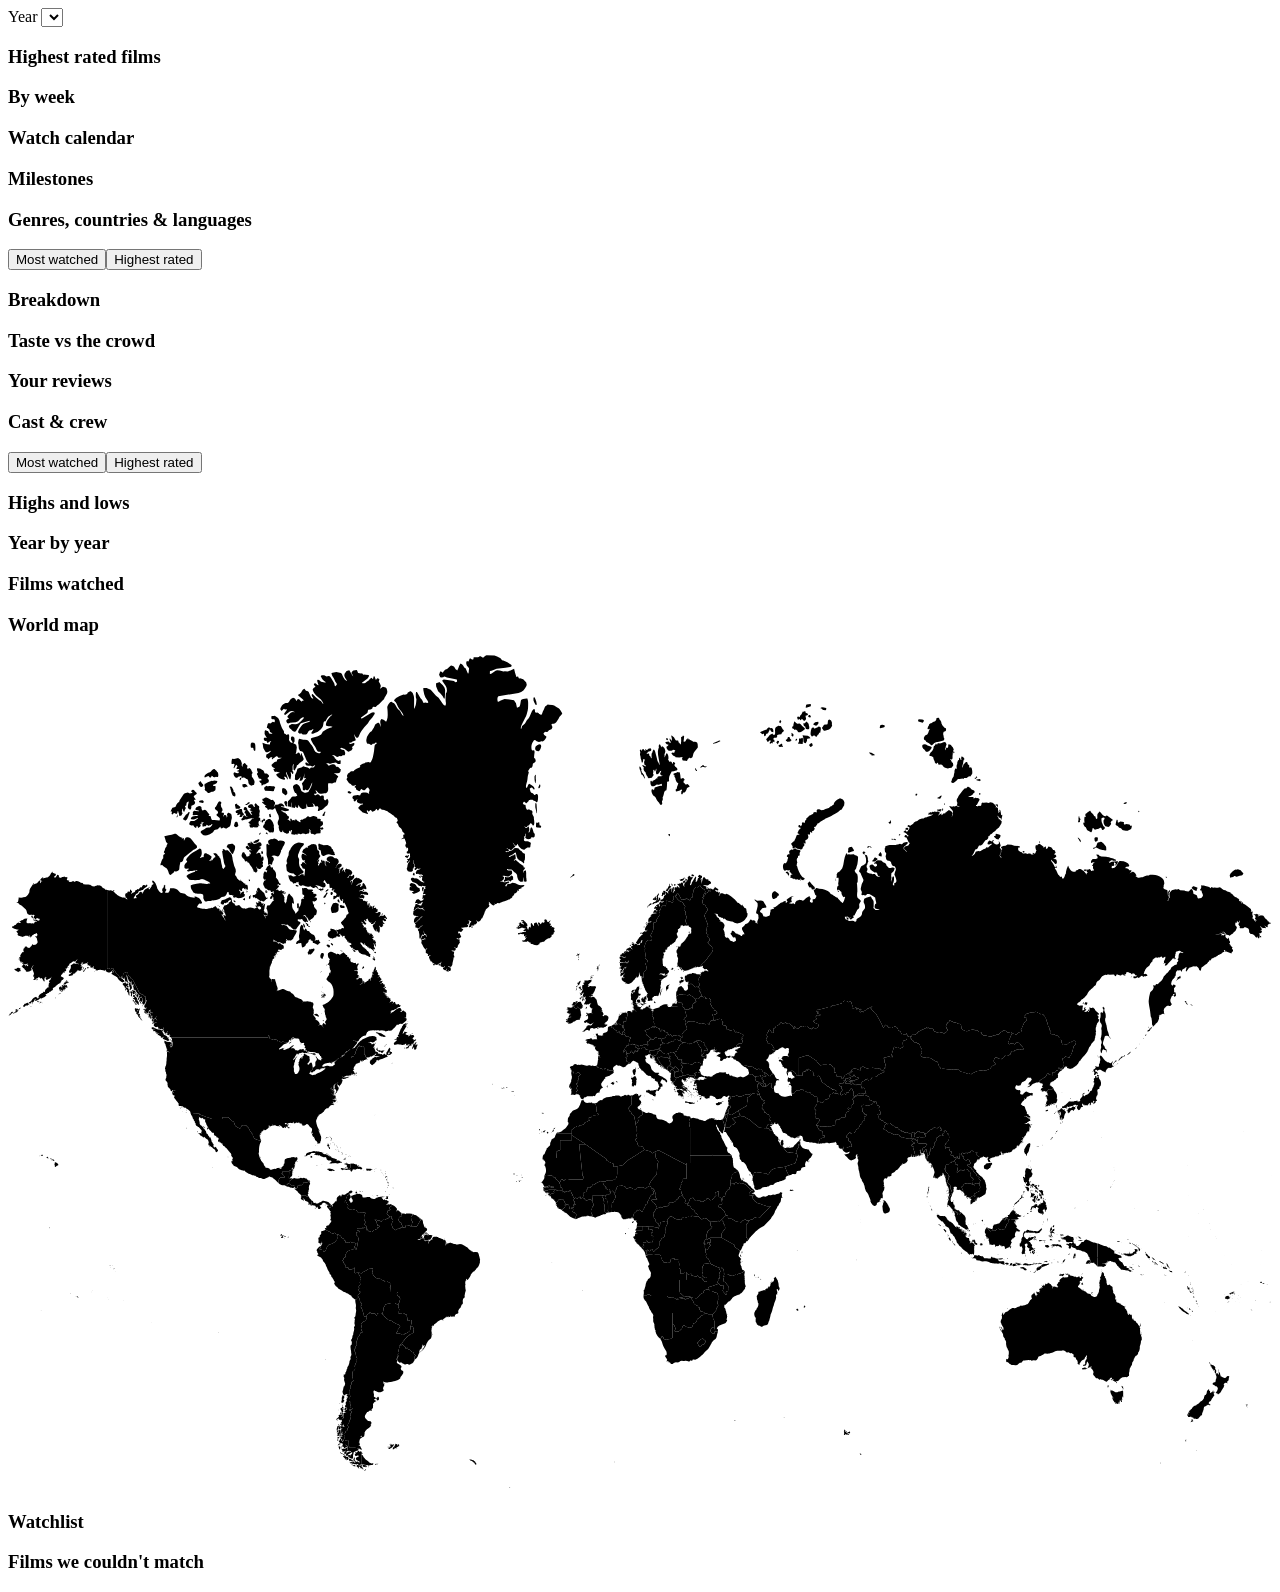
==== dev.html @ bac29264 "Wire up file loading, metadata enrichment and year switching" ====
<!DOCTYPE html>
<html lang="en"><head><meta charset="utf-8"><title>dev</title>
<link rel="stylesheet" href="css/style.css"></head><body>
<main id="app"><section id="stats">
    <div id="s-header"></div>
    <div class="controls"><label>Year <select id="year-select"></select></label></div>
    <section id="s-highest"><h3>Highest rated films</h3><div class="body"></div></section>
    <section id="s-week"><h3>By week</h3><div class="body"></div></section>
    <section id="s-averages"><div class="body"></div></section>
    <section id="s-calendar"><h3>Watch calendar</h3><div class="body"></div></section>
    <section id="s-milestones"><h3>Milestones</h3><div class="body"></div></section>
    <section id="s-meta"><h3>Genres, countries &amp; languages</h3>
      <div class="toggle" data-for="meta"><button class="on" data-mode="mostWatched">Most watched</button><button data-mode="highestRated">Highest rated</button></div>
      <div class="body"></div></section>
    <section id="s-breakdown"><h3>Breakdown</h3><div class="body"></div></section>
    <section id="s-taste"><h3>Taste vs the crowd</h3><div class="body"></div></section>
    <section id="s-reviews"><h3>Your reviews</h3><div class="body"></div></section>
    <section id="s-castcrew"><h3>Cast &amp; crew</h3>
      <div class="toggle" data-for="castcrew"><button class="on" data-mode="mostWatched">Most watched</button><button data-mode="highestRated">Highest rated</button></div>
      <div class="body"></div></section>
    <section id="s-highslows"><h3>Highs and lows</h3><div class="body"></div></section>
    <section id="s-trends"><h3>Year by year</h3><div class="body"></div></section>
    <section id="s-grid"><h3>Films watched</h3><div class="body"></div></section>
    <section id="s-map"><h3>World map</h3><svg id="worldmap" 	xmlns="http://www.w3.org/2000/svg"
	viewBox="0 0 1010 666"
	aria-label="Map of World"
> 
	<path
		d="m 479.68275,331.6274 -0.077,0.025 -0.258,0.155 -0.147,0.054 -0.134,0.027 -0.105,-0.011 -0.058,-0.091 0.006,-0.139 -0.024,-0.124 -0.02,-0.067 0.038,-0.181 0.086,-0.097 0.119,-0.08 0.188,0.029 0.398,0.116 0.083,0.109 10e-4,0.072 -0.073,0.119 z"
		name="Andorra"
		id="ad" 
	/>
	<path
		d="m 632.89475,388.8674 0.184,0.251 0.026,1.701 0.042,0.121 -0.098,0.018 -0.11,0.129 -0.129,0.199 -0.177,0.103 -0.142,0.116 -0.134,0.144 -0.12,0.031 -0.155,-0.183 -0.107,-0.187 0.026,-0.041 0.075,-0.013 0.028,-0.097 -0.045,-0.14 -0.105,-0.053 -0.132,-0.004 -0.127,0.063 -0.135,0.124 -0.076,0.133 -0.011,0.267 0.035,0.3 -10e-4,0.146 -0.074,0.181 -0.026,0.266 0.053,0.206 0.048,0.123 0.005,0.104 -0.126,0.328 0.109,0.062 0.361,0.023 0.106,0.222 0.072,0.152 -0.02,0.09 -0.256,0.067 -0.322,0.074 -0.231,-0.021 -0.418,0.1 -0.223,0.154 0.065,0.096 0.077,0.074 0.035,0.203 -0.065,0.288 -0.118,0.279 -0.147,0.348 -0.17,0.399 -0.233,0.6 -0.197,0.471 -0.021,0.339 0.005,0.221 -0.022,0.441 -0.187,0.243 -0.042,0.007 -0.223,-0.029 -0.075,-0.01 -0.213,-0.028 -0.33,-0.043 -0.429,-0.057 -0.507,-0.066 -0.565,-0.075 -0.604,-0.08 -0.625,-0.082 -0.624,-0.082 -0.605,-0.08 -0.565,-0.074 -0.507,-0.067 -0.428,-0.057 -0.33,-0.043 -0.213,-0.028 -0.075,-0.01 -0.236,-0.031 -0.127,-0.164 -0.154,-0.198 -0.155,-0.199 -0.154,-0.199 -0.154,-0.199 -0.154,-0.199 -0.154,-0.199 -0.154,-0.199 -0.154,-0.199 -0.154,-0.2 -0.154,-0.199 -0.155,-0.2 -0.154,-0.2 -0.154,-0.2 -0.154,-0.2 -0.154,-0.2 -0.154,-0.2 -0.104,-0.134 -0.057,-0.151 -0.011,-0.396 0,-0.087 0.104,-0.16 0.05,0.114 0.116,0.155 0.197,-0.038 0.092,0.026 0.068,0.549 0.145,0.195 0.176,0.078 0.597,0.043 0.371,-0.074 0.731,-0.358 0.384,-0.129 1.062,0.022 0.851,0.149 1.325,0.088 0.257,-0.023 0.715,-0.288 0.438,-0.254 0.261,-0.073 0.172,-0.246 0.113,-0.32 0.101,-0.209 0.129,-0.1 0.122,-0.178 0.099,-0.289 0.246,-0.292 0.986,-0.711 0.576,-0.602 0.051,-0.195 0.313,-0.292 0.251,-0.32 1.175,-0.916 0.235,-0.379 0.139,-0.425 0.017,-0.03 0.101,-0.018 0.144,0.064 0.015,0.318 -0.053,0.3 -0.006,0.318 -0.021,0.172 0.109,0.141 0.186,0.061 0.081,-0.007 0.048,-0.071 z m -0.046,1.283 0.017,-0.133 -0.029,-0.069 -0.12,-0.009 -0.05,0.115 -0.017,0.165 0.083,0.014 0.116,-0.083 z m -5.096,2.438 -0.025,0.06 -0.079,-0.005 -0.198,-0.054 -0.064,-0.086 0.124,-0.103 0.055,-0.005 0.079,0.108 0.108,0.085 z m -3.181,0.564 -0.208,0.017 -0.188,-0.116 0.397,-0.155 0.107,-0.07 0.116,-0.143 0.093,0.123 -0.103,0.193 -0.073,0.083 -0.141,0.068 z m -2.008,-0.091 -0.047,0.022 -0.05,-0.165 0.003,-0.052 0.129,-0.075 0.079,0.135 -0.114,0.135 z m 3.679,0.34 10e-4,0.104 -0.285,-0.03 -0.076,0.054 -0.234,-0.03 -0.229,-0.075 0.155,-0.125 0.404,-0.147 0.168,0.134 0.096,0.115 z"
		name="United Arab Emirates"
		id="ae" 
	/>
	<path
		d="m 685.07675,350.8434 -0.144,0.023 -0.204,-0.084 -0.08,-0.128 -0.034,-0.018 -0.162,0.084 -0.309,0.106 -0.524,0.277 0.012,0.071 0.341,0.281 0.08,0.093 0.042,0.029 -0.309,0.135 -0.664,0.304 -0.437,0.248 -0.104,0.009 -0.264,-0.104 -0.39,-0.124 -0.104,0.002 -0.9,0.021 -0.827,0.046 -0.344,0.06 -0.639,0.057 -0.402,0.02 -0.257,0.096 -0.281,0.126 -0.292,0.082 -0.217,0.027 -0.261,0.118 -0.172,0.234 -0.491,0.346 -0.276,0.167 -0.139,0.189 -0.158,0.018 -0.27,-0.034 -0.209,0.204 -0.231,0.292 -0.423,0.423 -0.225,0.171 -0.134,0.276 0.099,0.143 0.344,0.214 0.154,0.202 0.084,0.16 0.157,0.41 0.1,0.403 0.148,0.174 0.043,0.295 0.038,0.181 -0.081,0.129 -0.074,0.143 0,0.136 0.089,0.14 0.078,0.124 0.043,0.099 -0.053,0.11 -0.157,0.168 -0.08,0.172 -0.174,0.287 -0.272,0.196 -0.18,0.142 -0.191,0.3 -0.316,0.333 -0.133,0.278 -0.139,0.153 -0.143,0.082 0.037,0.15 0.124,0.187 0.205,0.209 -0.009,0.325 -0.01,0.234 0.007,0.283 -0.112,0.238 -0.57,0.228 -0.546,0.1 -0.669,0.006 -0.253,-0.036 -0.202,-0.05 -0.726,-0.256 -0.295,0.151 -0.061,0.369 0.53,0.598 0.217,0.333 0.241,0.556 0.18,0.286 -0.064,0.268 -0.48,0.304 -0.477,0.285 -0.608,0.059 -0.382,0.102 -0.185,0.147 -0.136,0.623 -0.137,0.228 0.003,0.271 -0.129,0.307 -0.195,0.197 -0.137,0.322 0.043,0.609 0.064,1.03 -0.259,0.324 -0.292,0.328 -0.308,0.234 -0.293,0.108 -0.243,-0.04 -0.192,-0.202 -0.114,-0.17 -0.212,-0.142 -0.216,0.029 -0.217,0.13 -0.347,-0.043 -0.296,-0.13 -0.15,0.014 -0.086,0.131 -0.317,0.28 -0.778,0.425 -0.318,0.031 -0.136,0.106 0.054,0.174 0.139,0.142 0.243,0.1 0.012,0.116 -0.214,0.101 -0.183,0.115 -0.403,0.141 -0.465,0.055 -0.48,-0.082 -0.247,-0.187 -0.292,-0.018 -0.266,0.137 -0.275,0.226 -0.3,0.484 -0.08,0.085 -0.081,0.077 -0.196,0.104 -0.281,0.17 -0.141,0.356 -0.169,0.633 0.04,0.34 0.013,0.589 -0.066,0.413 -0.122,0.271 0.024,0.213 0.186,0.242 -0.075,0.157 -0.156,0.174 -0.151,0.097 -0.605,0.183 -0.829,0.249 -0.548,0.16 -0.815,0.238 -0.238,0.058 -0.496,0.021 -0.257,-0.036 -0.348,-0.01 -0.512,0.009 -0.357,0.065 -0.358,0.119 -0.264,0.15 -0.152,0.148 -0.054,0.071 -0.359,-0.122 -1.131,-0.218 -3.063,0.288 -0.289,-0.055 -1.045,-0.337 -1.347,-0.434 -0.833,-0.269 -1.069,-0.352 0.732,-0.87 0.638,-0.76 0.64,-0.764 0.63,-0.755 0.075,-0.265 0.01,-0.519 -0.166,-0.695 -0.267,-0.317 -0.881,-0.128 -0.661,-0.097 -0.721,-0.105 -0.092,-0.039 -0.082,-0.543 0.035,-0.242 -0.047,-0.469 0.007,-0.362 0.104,-0.595 0.006,-0.269 -0.333,-1.161 -0.186,-0.645 -0.19,-0.667 -0.041,-0.213 -0.004,-0.263 0.442,-0.62 0.137,-0.135 0.259,-0.309 0.162,-0.165 -0.028,-0.113 -0.282,-0.065 -0.426,-0.006 -0.227,-0.094 -0.177,-0.169 -0.07,-0.246 0.116,-0.437 -0.116,-0.851 0.237,-0.422 0.204,-0.295 0.692,-0.042 -0.24,-0.334 -0.116,-0.194 -0.074,-0.056 -0.028,-0.089 0.037,-0.09 0.177,-0.034 0.12,-0.112 0.195,-0.157 0.102,-0.068 0.018,-0.191 0.093,-0.134 0.14,-0.169 0.111,-0.192 -0.028,-0.225 0.102,-0.27 0.047,-0.17 0.074,-0.147 -0.065,-0.214 -0.056,-0.181 -0.018,-0.215 0.111,-0.057 0.14,-0.079 0.027,-0.17 0.074,-0.215 0.056,-0.171 0.093,-0.135 0.01,-0.137 -0.056,-0.227 0.231,-0.034 0.093,0.125 0.124,0.162 0.339,0.302 0.22,0.088 0.277,0.044 0.341,-0.041 0.272,-0.057 0.128,0.015 0.297,0.219 0.347,0.307 0.111,0.137 0.052,0.209 0.102,0.062 0.222,-0.207 0.214,-0.068 0.197,0.039 0.217,0.023 0.218,-0.076 0.097,-0.055 0.379,-0.268 0.344,-0.204 0.214,-0.125 0.077,-0.42 0.099,-0.239 0.141,-0.139 -0.052,-0.173 -0.059,-0.132 -0.06,-0.179 0.06,-0.095 0.137,-0.042 0.344,0 0.605,-0.189 0.504,-0.189 0.466,-0.154 0.212,-0.025 0.201,0.026 0.092,-0.045 0.025,-0.147 0.114,-0.155 0.259,-0.126 0.487,-0.267 0.43,-0.397 0.153,-0.302 0.104,-0.441 0.201,-0.682 0.222,-0.749 0.082,-0.331 0.094,-0.255 0.38,-0.215 0.388,-0.156 0.601,-0.031 0.705,-0.016 0.149,-0.411 0.093,-0.35 0.117,-0.181 0.171,-0.147 0.06,-0.029 0.38,0.215 0.583,0.329 0.679,0.164 0.341,0.082 0.142,-0.013 0.857,-0.08 0.677,0.128 0.355,0.35 0.349,0.089 0.342,-0.169 0.212,-0.031 0.082,0.109 0.17,0.046 0.26,-0.017 0.15,0.097 0.016,0.097 0.02,0.112 0.192,0.266 0.347,0.323 0.308,0.078 0.405,-0.251 0.137,0.029 0.067,-0.081 0.041,-0.183 0.245,-0.172 0.448,-0.161 0.254,-0.144 0.091,-0.119 0.151,-0.034 0.165,0.036 0.118,-0.045 0.041,-0.113 0.047,-0.049 0.084,-0.04 0.075,-0.02 0.136,0.031 0.251,0.206 0.366,0.38 0.238,0.174 0.109,-0.029 0.14,-0.117 0.171,-0.202 0.042,-0.292 -0.085,-0.381 0.058,-0.308 0.203,-0.234 0.375,-0.144 0.547,-0.055 0.336,0.033 0.124,0.121 0.168,0.066 0.211,0.013 0.194,-0.137 0.175,-0.289 0.01,-0.357 -0.155,-0.427 0.042,-0.136 0.067,-0.059 0.21,-0.155 0.293,-0.321 0.283,-0.414 0.273,-0.508 0.337,-0.314 0.401,-0.121 0.486,0.138 0.573,0.396 0.215,0.486 -0.14,0.577 -0.012,0.316 0.116,0.059 0.196,-0.016 0.275,-0.09 0.18,-0.005 0.085,0.082 -0.005,0.162 -0.096,0.243 -0.115,0.681 -0.071,0.588 -0.071,0.577 -0.061,0.506 0.109,0.394 0.166,0.594 0.187,0.392 0.191,0.125 0.192,0.045 0.191,-0.035 0.393,-0.252 0.593,-0.468 0.576,-0.288 0.838,-0.162 0.281,-0.503 0.388,-0.333 0.886,-0.495 0.481,-0.19 0.277,-0.032 0.346,0.089 0.079,0.032 0.068,0.024 0.179,0.041 0.037,0.151 -0.047,0.163 -0.191,0.134 -0.061,0.104 0.073,0.078 0.27,0.027 0.559,-0.181 0.362,-0.116 0.251,-0.046 0.101,-0.151 0.158,-0.152 0.251,-0.011 0.269,0.081 0.223,0.047 0.379,-0.043 0.2,0.132 0.28,0.249 0.126,0.155 z"
		name="Afghanistan"
		id="af" 
	/>
	<path
		d="m 301.68975,414.7024 -0.09,0.116 -0.313,-0.047 -0.063,-0.145 -0.014,-0.102 0.196,-0.207 0.221,0.088 0.085,0.098 0.063,0.02 -10e-4,0.083 -0.024,0.061 -0.06,0.035 z m -0.087,-1.572 -0.042,0.077 -0.229,-0.139 -0.07,-0.261 0.007,-0.055 0.039,-0.029 0.091,0.05 0.121,0.019 0.077,0.085 0.006,0.253 z"
		name="Antigua and Barbuda"
		id="ag" 
	/>
	<path
		d="m 298.08375,411.2344 -0.446,0.148 0.018,-0.085 0.358,-0.203 0.13,0.014 z"
		name="Anguilla"
		id="ai" 
	/>
	<path
		d="m 531.20475,331.4604 0.111,0.086 0.231,0.374 0.153,0.33 0.303,0.114 0.168,0.128 0.217,0.195 0.104,0.195 0.148,0.597 0.017,0.36 -0.043,0.164 -0.036,0.043 -0.135,0.584 0.032,0.297 -10e-4,0.196 -0.114,0.077 -0.076,0.123 0.123,0.484 -0.015,0.207 0.006,0.236 0.221,0.538 0.131,0.166 0.116,0.079 0.15,0.494 0.088,0.085 0.363,-0.047 0.178,0.055 0.071,0.117 0.016,0.08 -0.024,0.276 0.09,0.212 0.121,0.218 0,0.133 -0.082,0.218 -0.145,0.253 -0.192,0.098 -0.212,0.082 -0.102,0.197 -0.051,0.209 -0.095,0.155 -0.058,0.17 -0.091,0.346 -0.021,0.125 -0.143,0.127 -0.222,0.052 -0.2,0.011 -0.134,0.059 -0.069,0.118 -0.127,0.095 -0.076,0.042 0,0.105 0.092,0.219 0.105,0.178 0.003,0.142 -0.052,0.04 -0.163,-0.018 -0.034,0.052 -0.018,0.16 -0.043,0.135 -0.067,0.083 -0.116,0.09 -0.213,-0.029 -0.2,-0.136 -0.104,-0.042 -0.06,0.004 -0.016,-0.333 -0.087,-0.259 -0.316,-0.625 -1.031,-0.608 -0.243,-0.274 -0.106,-0.231 -0.107,-0.218 0.102,-0.006 0.101,0.055 0.129,0.067 0.053,-0.109 -0.056,-0.239 -0.266,-0.558 -0.02,-0.154 0.13,-0.468 0.217,-0.527 -0.014,-0.64 0.067,-0.485 -0.075,-0.315 -0.036,-0.386 0.159,-0.515 0.137,-0.127 0.084,-0.164 0.005,-0.55 -0.307,-0.258 -0.353,-0.048 0.008,-0.187 0.044,-0.297 -0.025,-0.099 0.026,-0.17 -0.086,-0.226 -0.14,-0.164 0.135,-0.289 0.198,-0.351 0.184,-0.278 0.223,-0.29 0.149,-0.278 0.159,-0.241 0.138,-0.073 0.068,0.051 0.037,0.105 -0.009,0.31 0.047,0.107 0.095,0.079 0.201,-0.039 0.222,-0.077 0.3,-0.164 z"
		name="Albania"
		id="al" 
	/>
	<path
		d="m 605.37075,344.8974 -0.485,-0.021 -0.414,0.156 -0.156,-0.031 -0.104,-0.277 -0.089,-0.225 -0.264,-0.579 0.071,-0.237 -0.147,-0.137 -0.354,-0.247 -0.091,-0.102 0.05,-0.141 0.035,-0.257 -0.034,-0.208 -0.096,-0.063 -0.177,-0.004 -0.215,0.052 -0.432,0.201 -0.3,-0.128 -0.173,-0.129 -0.101,-0.108 -0.225,0.09 -0.055,-0.043 -0.012,-0.268 -0.068,-0.145 -0.135,-0.169 -0.126,-0.081 -0.461,0.167 -0.277,0.057 -0.097,-0.156 -0.487,-0.514 -0.451,-0.395 -0.31,-0.163 -0.312,0.017 -0.484,0.079 -0.178,-0.033 -0.422,-0.172 -0.352,-0.205 0.048,-0.085 0.074,-0.062 -0.089,-0.267 -0.196,-0.43 0.021,-0.135 -0.062,-0.186 -0.068,-0.141 0.276,-0.337 0.126,-0.271 0.028,-0.265 -0.074,-0.275 -0.182,-0.499 -0.112,-0.145 -0.208,-0.136 -0.175,-0.222 -0.044,-0.157 0.147,-0.031 0.429,-0.004 0.416,-0.054 0.326,-0.104 0.472,-0.087 0.194,-0.078 0.227,-0.037 0.689,0.083 0.258,-0.064 0.776,-0.012 0.02,-0.033 -0.105,-0.106 10e-4,-0.04 0.462,-0.067 0.072,-0.05 0.06,0.168 0.174,0.187 0.189,0.075 0.102,0.103 0.005,0.078 -0.335,0.095 -0.023,0.047 0.022,0.046 0.1,0.023 0.47,0.234 0.268,0.005 0.141,0.071 0.07,0.14 0.224,0.19 0.179,0.184 0.011,0.063 -0.034,0.093 -0.5,0.359 -0.063,0.124 -0.008,0.131 0.219,0.389 0.323,0.424 0.466,0.322 0.643,0.349 0.008,0.216 -0.102,0.256 -0.087,0.174 -0.04,0.118 -0.078,0.049 -0.64,-0.011 -0.096,0.042 -0.042,0.05 -0.003,0.042 0.23,0.078 0.359,0.273 0.207,0.265 0.215,0.116 0.241,0.211 0.193,0.196 0.301,0.254 0.335,-0.083 0.448,0.226 0.019,0.153 -0.028,0.137 -0.282,0.149 -0.035,0.062 0,0.052 0.037,0.073 0.165,0.122 0.195,0.181 0.219,0.27 -0.098,0.081 -0.205,0.012 -0.159,-0.033 -0.056,0.055 0.003,0.088 0.208,0.205 0.041,0.149 -0.009,0.259 0.014,0.329 z m -4.117,-7.736 0.014,-0.099 -0.021,-0.089 -0.075,-0.028 -0.092,0.023 -0.007,0.099 0.028,0.094 0.093,0.042 0.06,-0.042 z m 1.484,1.519 -0.107,0.061 -0.1,-0.027 0,-0.152 0.072,-0.061 0.083,0.003 0.079,0.055 -0.027,0.121 z"
		name="Armenia"
		id="am" 
	/>
	<path
		d="m 511.58375,475.8564 -0.043,0.045 -0.308,0.124 -0.331,0.116 -0.435,0.472 -0.22,0.204 -0.064,0.051 -0.199,0.113 -0.144,0.097 0.005,0.053 0.096,0.062 0.098,0.102 -0.01,0.771 -0.042,0.76 -0.054,0.064 -0.276,0.025 -0.367,0.053 -0.117,0.034 -0.041,-0.075 -0.123,-0.278 0.069,-0.264 0.074,-0.197 -0.083,-0.401 -0.187,-0.357 -0.198,-0.453 -0.061,-0.087 0.167,-0.146 0.251,-0.32 0.105,-0.166 0.291,-0.037 0.108,-0.116 0.077,-0.186 0.03,-0.108 0.328,-0.088 0.394,-0.157 0.218,-0.172 0.221,-0.11 0.14,-0.004 0.092,0.045 0.253,0.298 0.215,0.188 0.071,0.045 z m 30.573,17.559 0.062,0.372 0.061,0.517 0.043,0.372 0.044,0.167 0.015,0.089 -0.049,0.096 -0.04,0.223 -0.079,0.198 -0.044,0.138 0.037,0.254 -0.03,0.364 -0.031,0.385 -0.01,0.371 0.105,0.664 -0.015,0.204 -0.131,0.348 -0.099,0.264 -0.064,0.306 -0.012,0.16 0.24,0.452 -0.014,0.09 -0.184,0.028 -0.152,0.008 -0.582,0 -0.834,0 -0.834,0 -0.834,0 -0.767,0 -0.734,0 -0.647,0 0,0.446 0,0.92 0,0.921 0,0.922 0,0.924 0,0.925 0,0.926 0,0.927 0,0.929 0,0.671 0.169,0.892 0.31,0.972 0.121,0.09 0.312,0.179 0.433,0.366 0.243,0.277 0.494,0.481 0.657,0.614 0.633,0.551 0.559,0.486 -0.877,0.171 -1.247,0.242 -0.841,0.164 -1.021,0.199 -0.68,0.125 -0.847,0.155 -0.135,-0.003 -0.227,-0.107 -0.49,-0.021 -0.576,0.148 -0.457,0.04 -0.338,-0.068 -0.33,-0.129 -0.322,-0.191 -0.557,-0.07 -0.793,0.052 -0.764,-0.037 -0.736,-0.126 -0.526,-0.05 -0.317,0.027 -0.34,-0.041 -0.363,-0.109 -0.303,-0.185 -0.364,-0.39 -0.285,-0.372 -0.074,-0.053 -0.09,-0.057 -0.089,-0.017 -0.808,-0.01 -0.767,-0.009 -0.439,-10e-4 -1.074,-0.001 -1.074,-10e-4 -1.074,-0.002 -1.074,-0.001 -1.074,-0.002 -1.074,-10e-4 -1.074,-0.002 -1.074,-10e-4 -0.57,-10e-4 -0.53,0.03 -0.585,0.032 -0.084,-0.014 -0.139,-0.045 -0.095,-0.082 -0.315,-0.211 -0.274,-0.16 -0.373,-0.27 -0.241,-0.295 -0.203,-0.094 -0.359,-0.053 -0.27,-0.052 -0.22,-0.012 -0.387,0.139 -0.292,0.138 -0.208,0.133 -0.361,0.152 -0.304,0.152 -0.53,-0.02 -0.115,0.022 -0.295,-0.01 -0.278,-0.133 -0.282,0.012 -0.313,0.169 -0.448,0.066 0.104,-1.103 0.109,-0.487 0.003,-0.582 -0.064,-1.504 -0.077,-0.207 -0.052,-0.242 0.277,-0.184 0.141,-0.141 0.191,-0.249 0.136,-0.349 0.16,-0.768 0.582,-1.763 0.276,-1.723 0.35,-0.814 0.131,-0.912 0.974,-1.175 0.24,-0.721 0.504,-0.353 0.713,-0.376 0.508,-0.669 0.246,-0.463 0.28,-0.887 -0.003,-0.925 0.178,-1.233 -0.039,-0.354 -0.266,-0.49 -0.049,-0.35 -0.247,-0.344 -0.264,-0.26 -0.124,-0.464 -0.458,-0.731 -0.125,-0.487 -0.219,-0.35 -0.035,-0.431 -0.115,-0.456 -0.224,-0.45 -0.209,-0.515 0,-0.161 0.136,-0.194 0.129,-0.063 -0.043,0.098 -0.086,0.115 0.021,0.089 0.856,-0.902 0.054,-0.176 -0.029,-0.197 -0.004,-0.241 0.034,-0.28 -0.808,-1.661 -0.641,-1.542 -0.109,-0.779 -0.848,-1.023 -0.334,-0.665 -0.19,-0.466 -0.143,-0.176 0.054,-0.089 0.218,-0.023 0.486,-0.108 0.666,-0.118 0.615,-0.27 0.164,-0.12 0.326,-0.024 0.332,0.072 0.123,-0.052 0.07,-0.004 0.779,0 0.324,-0.018 0.601,0.005 0.379,0.022 0.216,0.03 0.583,0.047 0.728,-0.011 0.257,-0.024 0.954,-0.016 0.942,-0.016 0.847,-0.014 0.936,0.003 0.716,0.002 0.326,0.097 0.296,0.184 0.135,0.167 0.064,0.074 0.088,0.176 0.162,0.14 0.058,0.216 -0.047,0.293 0.023,0.353 0.094,0.412 0.197,0.432 0.298,0.454 0.13,0.36 -0.039,0.267 0.092,0.282 0.222,0.297 0.162,0.157 0.094,0.119 0.252,0.456 0.467,0.728 0.35,0.546 0.123,0.065 0.179,-0.023 0.38,-0.054 0.376,-0.011 0.269,0.112 0.108,-0.019 0.405,-0.217 0.402,-0.066 0.42,-0.09 0.219,-0.092 0.255,0 0.687,0.175 0.13,0.009 0.556,0 0.556,-0.098 0.082,-0.732 0.005,-0.145 0.134,-0.275 0.17,-0.24 0.021,-0.229 -0.01,-0.313 0.123,-0.379 0.373,-0.302 0.603,-0.143 0.343,-0.028 0.541,-0.084 0.82,-0.085 0.303,0.011 0.024,0.043 -0.174,0.524 -0.003,0.171 0.063,0.173 0.139,0.094 0.851,0.01 0.784,0.01 0.899,0.033 0.674,0.024 0.086,0.026 0.068,0.039 0.1,0.26 -0.022,0.508 -0.15,0.742 0.058,0.694 0.267,0.646 0.027,0.993 -0.094,0.593 -0.119,0.748 -0.046,0.849 0.122,0.355 0.258,0.371 0.394,0.389 0.305,0.503 0.216,0.619 0.078,0.39 -0.058,0.161 0.004,0.278 0.067,0.396 -0.075,0.263 -0.216,0.129 -0.072,0.178 0.109,0.342 0.027,0.311 0.085,0.119 0.062,0.086 0.102,0.013 0.219,-0.111 0.262,-0.207 0.21,-0.087 0.296,0.011 0.416,0.059 0.734,0.021 0.226,-0.037 0.683,-0.279 0.179,-0.021 0.27,0.026 0.383,0.083 0.386,0.017 0.188,-0.086 0.017,-0.113 0.06,-0.147 0.104,-0.055 z"
		name="Angola"
		id="ao" 
	/>
	<path
		d="m 299.06575,526.5414 0.071,0.083 -0.001,0.087 0.237,0.178 0.474,0.271 0.444,0.523 0.414,0.777 0.389,0.576 0.363,0.372 0.334,0.264 0.305,0.154 0.163,0.125 0.021,0.096 0.285,0.199 0.549,0.303 0.347,0.303 0.146,0.302 0.542,0.313 0.939,0.322 0.683,0.154 0.426,-0.014 0.611,0.257 0.796,0.53 0.486,0.368 0.175,0.205 0.521,0.333 1.3,0.689 0.573,0.173 0.272,0.158 0.161,0.2 0.159,0.062 0.157,-0.078 0.326,0.072 0.496,0.222 0.388,0.269 0.499,0.593 0.159,0.237 0.067,0.212 -0.024,0.187 -0.152,0.2 -0.28,0.212 -0.083,0.093 -0.006,0.089 -0.071,0.179 -0.232,0.382 -0.059,0.178 -0.013,0.132 -0.147,0.144 -0.391,0.266 -0.081,0.129 -0.02,0.139 -0.049,0.083 -0.053,0.035 -0.075,0.139 -0.061,0.231 -0.006,0.296 0.048,0.362 -0.01,0.117 -0.086,0.062 -0.049,0.084 -0.017,0.169 -0.074,0.124 -0.129,0.079 -0.048,0.09 0.034,0.103 -0.095,0.101 -0.224,0.1 -0.137,0.146 -0.051,0.191 -0.125,0.171 -0.199,0.151 -0.065,0.201 0.104,0.372 1.226,-0.129 0.999,0.136 1.182,0.358 0.784,0.125 0.387,-0.108 0.287,0.015 0.187,0.139 0.251,0.028 0.315,-0.082 0.261,0.063 0.206,0.208 0.187,-0.052 0.168,-0.31 0.193,-0.227 0.218,-0.142 0.271,-0.043 0.325,0.057 0.259,0.114 0.194,0.171 0.211,-0.005 0.229,-0.181 0.11,-0.217 -0.01,-0.253 0.091,-0.181 0.191,-0.109 0.129,-0.147 0.067,-0.186 0.227,-0.113 0.387,-0.041 0.203,-0.091 0.018,-0.141 0.114,-0.13 0.211,-0.119 0.145,-0.148 0.078,-0.177 0.127,-0.112 0.178,-0.045 0.198,-0.373 0.217,-0.698 0.129,-0.942 0.045,-1.333 0.219,10e-4 0.102,0.099 0.162,0.051 0.17,-0.112 0.145,-0.052 0.229,-0.004 0.124,-0.126 0.145,-0.02 0.099,0.068 0.096,0.083 0.204,0.019 0.162,0.216 0.178,0.066 0.076,0.248 0.115,0.653 0.214,0.386 0.212,0.44 0.008,0.196 -0.119,0.198 -0.02,0.285 -0.074,0.697 -0.025,0.257 0.074,0.175 0.027,0.245 -0.115,0.299 -0.224,0.448 -0.217,0.121 -0.056,0.005 -0.294,0.259 -0.207,0.097 -0.12,-0.065 -0.137,0.112 -0.154,0.291 -0.188,0.13 -0.34,0.072 -0.102,0.034 -0.198,-0.01 -0.17,0.072 -0.142,0.155 -0.151,0.058 -0.161,-0.039 -0.146,0.057 -0.131,0.153 -0.076,0.166 -0.021,0.179 -0.128,0.122 -0.236,0.065 -0.082,0.09 0.015,0.125 -0.106,0.097 -0.399,0.102 -0.289,0.18 -0.178,0.259 -0.188,0.163 -0.296,0.1 -0.402,0.264 -0.058,0.163 0.153,0.15 0.055,0.134 -0.043,0.117 -0.125,0.016 -0.208,-0.085 -0.148,-0.018 -0.088,0.05 -0.042,0.094 0.005,0.138 -0.074,0.094 -0.154,0.05 -0.097,0.114 -0.041,0.179 -0.193,0.226 -0.344,0.272 -0.271,0.367 -0.199,0.462 -0.232,0.304 -0.266,0.146 -0.183,0.208 -0.1,0.27 -0.284,0.418 -0.466,0.568 -0.423,0.39 -0.38,0.212 -0.213,0.24 -0.047,0.267 -0.246,0.305 -0.445,0.342 -0.126,0.154 -0.104,0.126 -0.015,0.22 -0.173,0.289 -0.333,0.359 -0.116,0.311 0.151,0.393 0.022,0.477 -0.066,0.191 -0.146,0.065 -0.033,0.123 0.079,0.182 0.004,0.239 -0.07,0.297 -0.154,0.34 -0.239,0.383 -0.058,0.256 0.124,0.129 0.061,0.137 -0.002,0.146 -0.051,0.211 -0.099,0.277 -0.15,0.206 -0.201,0.134 -0.061,0.17 0.081,0.205 0.011,0.214 -0.058,0.223 0.034,0.217 0.126,0.211 -0.009,0.241 -0.219,0.495 -0.053,0.306 0.137,1.313 -0.083,0.184 -0.139,0.212 -0.165,0.016 -0.188,-0.037 -0.136,0.132 -0.085,0.583 -0.259,1.264 0.046,0.301 0.208,0.489 0.076,0.312 0.058,0.235 0.046,0.446 -0.121,0.201 -0.112,0.035 -0.141,0.113 0.167,0.545 0.133,0.251 0.38,0.516 1.459,0.718 0.605,0.424 0.685,0.579 0.374,0.596 0.033,0.492 -0.547,0.737 -0.061,0.62 0.112,0.437 0.198,0.406 0.53,0.528 0.39,0.194 0.527,-0.021 0.09,0.148 0.054,0.13 0.083,1.075 -0.01,0.405 -0.155,0.372 -1.012,1.714 -0.864,1.052 -0.313,0.583 -0.111,0.625 -0.277,0.298 -1.498,0.948 -2.324,0.849 -1.878,0.442 -0.427,0.149 -3.019,0.487 -0.584,0.068 -0.76,-0.043 -0.617,0.065 -0.688,-0.133 -0.614,-0.153 -0.344,-0.38 -0.408,-0.047 -0.111,0.19 0.199,0.485 -0.097,0.585 0.121,0.334 0.241,0.067 0.232,0.173 0.205,0.232 -0.353,0.024 0.137,0.185 0.151,0.108 -0.017,0.387 -0.137,0.934 -0.344,0.2 -0.092,0.054 -0.104,0.202 -0.219,0.898 -0.07,0.584 0.094,0.377 0.413,0.794 -0.156,0.517 -0.261,0.281 -1.131,0.579 -0.452,0.232 -0.712,0.159 -1.147,0.027 -0.424,-0.036 -0.983,-0.528 -0.73,-0.316 -0.668,-0.251 -0.65,-0.15 0.093,-0.076 0.043,-0.136 -0.183,-0.076 -0.133,-0.017 -0.428,0.273 -0.18,0.279 -0.052,0.245 -0.009,0.588 0.076,0.495 0.308,1.223 0.032,0.667 -0.146,0.844 0.204,0.498 0.248,0.225 0.557,0.223 0.216,0.152 0.238,-0.024 0.073,0.059 -0.035,0.109 -0.14,0.215 0.009,0.227 0.422,0.067 0.438,-0.046 0.459,-0.101 0.108,-0.158 0.003,-0.33 -0.538,-0.058 0.068,-0.123 0.408,-0.134 0.534,-0.219 0.273,-0.041 0.186,0.147 0.125,0.135 0.154,0.355 0.096,0.469 0.004,0.565 -0.064,0.533 -0.076,0.189 -0.135,0.227 -0.96,0.29 -0.269,-0.076 -0.25,-0.403 -0.079,-0.417 -0.214,-0.281 -0.459,-0.223 -0.457,0.068 -0.453,0.387 -0.445,0.125 -0.158,0.353 1.116,0.572 0.527,0.16 0.172,-0.006 0.171,0.075 -0.159,0.213 -0.159,0.132 -0.794,0.292 -0.35,0.204 -0.409,0.402 -0.573,0.879 -0.176,0.192 -0.088,0.224 -0.059,0.609 0.186,1.015 -0.196,0.426 0.121,0.474 -0.068,0.317 -0.2,0.457 -0.804,0.723 -0.143,0.53 0.279,0.313 -0.019,0.274 -0.093,0.249 -0.334,-0.003 -1.214,-0.167 -0.442,0.272 -0.41,0.333 -0.112,0.159 -0.145,0.1 -0.835,0.178 -0.165,0.118 -0.888,1.275 -0.38,0.794 -0.459,0.782 -0.12,0.332 -0.026,0.461 0.064,0.416 0.064,0.307 0.16,0.395 0.336,0.451 1.711,1.847 0.355,0.162 1.83,0.199 0.406,0.259 0.237,0.412 0.087,0.364 -0.105,0.924 -0.109,0.29 -0.202,0.264 -0.433,0.34 -0.518,0.181 0.148,0.129 0.21,-0.019 0.458,-0.11 0.198,0.11 0.15,0.367 -0.287,0.148 -0.087,0.179 -0.207,0.271 -1.056,1.084 -0.569,0.325 -0.523,0.437 -0.702,0.443 -0.275,0.255 -0.372,0.536 -0.569,0.585 -0.614,1.261 -0.024,0.245 0.089,0.164 -0.341,2.231 -0.119,0.264 -0.247,0.282 -0.65,0.466 -0.313,0.058 -0.414,-0.27 -0.233,-0.282 -0.229,-0.482 -0.276,-0.496 -0.014,0.177 0.096,0.302 -0.065,0.316 -0.706,0.144 -0.187,0.148 0.637,-0.066 0.434,0.096 0.184,0.115 0.165,0.241 0.146,0.29 -0.122,0.161 -0.348,0.133 -0.45,0.245 -0.532,0.443 -0.295,0.514 -0.127,0.37 -0.144,0.748 -0.038,0.496 -0.225,0.382 -0.347,0.345 0.02,0.079 0.235,-0.177 0.188,-0.056 0.162,0.46 0.218,0.923 0.101,0.642 -0.016,0.19 -0.065,0.262 -0.448,0.063 -0.4,-0.008 -0.294,0.112 0.158,0.116 0.27,-0.041 0.373,0.276 0.414,-0.118 0.189,0.185 0.136,0.169 0.634,1.354 0.554,0.841 0.28,0.5 -0.139,0.228 -0.05,-0.303 -0.361,-0.079 -0.352,-0.081 -0.587,-0.217 -0.791,-0.328 -0.792,0 -0.629,-0.277 -0.695,-0.306 -1.467,-0.027 -1.292,-0.019 -1.324,-0.019 -0.847,-0.013 -0.567,-0.008 -0.147,-0.115 0.05,-0.38 -0.21,-0.28 -0.305,-0.338 -0.371,-0.238 -0.184,-0.319 -0.206,-0.358 0.116,-0.317 0.178,-0.769 0.003,-0.338 -0.161,-0.236 -0.049,-0.335 0.049,-0.157 0.145,-0.119 0.087,-0.547 -0.068,-0.535 -0.111,-0.477 -0.147,-0.21 -0.189,-0.1 -0.14,-0.019 -0.31,0.178 -0.514,-0.045 -0.175,0.068 -0.251,0.191 -0.356,0.282 -0.198,-0.098 -0.061,-0.302 -0.132,-0.261 -0.084,-0.23 -0.063,-0.379 -0.105,-0.485 -0.21,-0.573 -0.322,-0.462 -0.018,-0.415 -0.06,-0.52 0.164,-0.505 -0.096,-0.418 -0.201,-0.497 0.062,-0.514 0.198,-0.284 0.062,-0.36 0.916,-0.057 -0.038,-0.483 0.152,-0.39 0.171,-0.353 0.146,-0.16 0.326,-0.14 0.384,-0.203 0.217,-0.232 0.104,-0.208 0.063,-0.268 0.017,-0.285 -0.063,-0.605 0.072,-0.186 0.238,-0.245 0.402,-0.217 0.173,-0.575 -0.099,-0.499 -0.223,-0.395 -0.284,-0.178 -0.025,-0.405 0.128,-0.384 0.167,-0.411 0.199,-0.471 -0.012,-0.329 0.177,-0.192 0.504,-0.428 0.173,-0.418 0.177,-0.113 0.207,-0.05 0.012,-0.236 -0.151,-0.234 -0.024,-0.293 0.018,-0.324 0.046,-0.433 0.235,-0.162 0.348,-0.35 0.093,-0.222 0.012,-0.297 -0.101,-0.612 -0.086,-0.438 -0.044,-0.161 -0.158,-0.296 -0.117,-0.187 0.187,-0.234 0.35,-0.245 0.148,-0.355 -0.136,-0.301 -0.198,-0.159 -0.062,-0.46 0.074,-0.583 0.148,-0.176 0.52,-0.088 0.049,-0.299 0.396,-0.422 -0.012,-0.403 -0.252,-0.247 -0.247,-0.398 -0.182,-0.351 -0.606,-0.192 -0.644,-0.104 -0.087,-0.331 0.025,-0.191 0.299,0.077 0.489,-0.067 0.368,-0.015 0.256,-0.034 0.295,-0.048 0.272,0.139 0.272,-0.087 0.111,-0.521 0.173,-0.277 0.025,-0.26 -0.173,-0.207 -0.317,-0.064 -1.387,-0.164 -0.042,-0.207 0.012,-0.347 0.052,-0.354 0,-0.174 0.126,-0.153 0.144,-0.32 0.101,-0.213 -0.101,-0.276 -0.221,-0.407 0.161,-0.188 0.013,-0.224 -0.05,-0.219 -0.23,-0.243 -0.203,-0.335 0,-0.356 0.238,-0.095 0.158,-0.109 0.037,-0.22 -0.087,-0.271 -0.329,-0.083 -0.438,-0.166 -0.134,-0.139 -0.124,-0.29 0.092,-0.813 -0.046,-0.489 -0.039,-0.27 0.107,-0.208 0.146,-0.187 -0.069,-0.435 -0.13,-0.228 0.046,-0.175 0.123,-0.176 0.107,-0.217 0.092,-0.051 0.138,0.124 0.233,-0.073 0.281,-0.175 0.03,-0.206 -0.056,-0.294 -0.209,-0.738 -0.188,-0.455 0.039,-0.164 0.074,-0.172 -0.059,-0.624 0.019,-0.376 0.014,-1.105 0.021,-0.376 -0.192,-0.384 0.026,-0.359 0.135,-0.262 0.127,-0.354 0.095,-0.313 0.1,-0.141 0.169,-0.07 0.039,-0.171 -0.077,-0.13 -0.218,-0.203 -0.05,-0.248 0.046,-0.19 0.107,-0.11 0.166,0.001 0.125,-0.271 0.036,-0.334 0.026,-0.155 -0.096,-0.195 -0.069,-0.459 -0.065,-0.26 0.077,-0.109 0.107,-0.04 0.189,0.062 0.133,-0.032 0.023,-0.139 0.015,-0.149 0.051,-0.101 0.119,-0.336 0.127,-0.416 0.03,-0.293 -0.045,-0.793 0.067,-0.182 0.136,-0.166 0.189,-0.156 0.249,-0.129 0.309,-0.186 0.38,-0.068 0.154,-0.206 0.107,-0.274 0.03,-0.225 -0.146,-0.156 -0.192,-0.186 -0.091,-0.467 -0.049,-0.431 -0.028,-0.542 -0.191,-0.465 -0.2,-0.522 -0.054,-0.464 0.067,-0.253 0.079,-0.402 -0.084,-0.183 -0.1,-0.327 0.104,-0.256 0.126,-0.397 -0.015,-0.201 -0.1,-0.479 -0.092,-0.268 0.092,-0.286 0.146,-0.267 0.115,-0.143 -0.019,-0.23 0.05,-0.189 0.218,-0.126 0.204,-0.234 0.146,-0.028 0.176,0 0.115,-0.066 0.046,-0.18 0.031,-0.199 0.281,-0.247 0.165,-0.227 0.299,-0.047 0.146,-0.246 0.003,-0.315 -0.034,-0.318 0.1,-0.367 -0.111,-0.56 0.011,-0.296 -0.115,-0.244 0.023,-0.263 -0.062,-0.168 -0.174,-0.063 -0.064,-0.209 0.084,-0.103 0.164,-0.079 0.206,-0.16 0.154,-0.768 0.073,-0.228 0.071,-0.273 -0.009,-0.142 0.099,-0.205 0.124,-0.311 0.195,-0.3 0.111,-0.206 0.108,-0.277 0.031,-0.167 0.138,-0.083 0.159,-0.021 0.187,-0.052 0.077,-0.102 -0.014,-0.148 -0.012,-0.327 -0.056,-0.519 -0.036,-0.667 0.033,-0.438 0.123,-0.439 0.115,-0.238 -0.031,-0.183 -0.031,-0.201 -0.215,-0.11 -0.204,0.095 -0.143,-0.026 -0.183,-0.233 -0.054,-0.247 0.031,-0.337 0.143,-0.21 0.056,-0.264 -0.084,-0.082 -0.18,-0.175 -0.17,-0.602 0.021,-0.512 -0.169,-0.136 -0.079,-0.399 -0.174,-0.143 -0.069,-0.298 -0.054,-0.307 0.023,-0.135 0.182,-0.038 0.103,-0.242 -0.077,-0.135 -0.138,-0.117 -0.176,0.009 -0.158,-0.138 -0.211,-0.577 -0.167,-0.318 0.053,-0.463 0.033,-0.361 0.072,-0.309 0.026,-0.243 0.13,-0.116 0.123,0.053 0.115,-0.027 0.106,-0.197 0.116,-0.124 -0.007,-0.098 -0.069,-0.106 -0.033,-0.187 0.081,-0.223 0.14,-0.509 0.212,-0.56 0.091,-0.209 -0.023,-0.177 0.046,-0.08 0.144,0.089 0.409,-0.098 0.138,-0.248 0.054,-0.221 0.123,-0.124 -0.054,-0.176 -0.169,-0.053 -0.102,-0.083 0.041,-0.2 0.06,-0.459 -0.01,-0.337 -0.154,-0.719 -0.124,-0.71 0.087,-0.237 0.268,-0.324 0.203,-0.146 0.037,-0.185 0.201,-0.834 0.023,-0.455 0.132,-0.251 0.087,-0.472 0.364,-0.406 0.107,-0.269 0.146,-0.026 0.077,-0.087 0.193,-0.299 0.251,-0.307 0.216,-0.155 0.054,-0.242 0.103,-0.33 0.214,-0.547 0.12,-0.381 0.161,-0.137 0.188,-0.498 0.081,-0.292 0.215,-0.12 0.168,-0.034 0.161,0.137 0.169,-0.026 0.154,-0.171 0.37,-0.117 0.167,-0.063 0.077,-0.171 0,-0.3 -0.154,-0.222 -0.313,-0.425 -0.27,-0.475 -0.029,-0.149 -0.002,-0.163 0.046,-0.206 0.129,-0.233 0.324,-0.384 -0.035,-0.274 -0.236,-1.007 -0.087,-0.277 -0.164,-0.513 0.023,-0.203 0.144,-0.566 0.125,-0.228 0.184,-0.042 0.1,-0.076 0.031,-0.101 -0.123,-0.126 -0.054,-0.16 -0.054,-0.228 -0.17,-0.08 -0.098,-0.189 0,-0.277 0.153,-0.361 0.169,-0.101 0.069,-0.16 0.181,-0.146 0.165,-0.113 0.138,-0.209 0.569,-0.256 0.452,-0.199 0.882,-0.38 0.605,-0.261 0.058,-0.18 0.046,-0.123 0.28,-0.917 0.363,-1.183 0.227,-0.74 -0.522,-0.544 0.092,-0.145 0.299,-0.372 0.062,-0.298 0.119,-0.128 0.536,-0.303 0.092,-0.201 0.047,-0.223 0.109,-0.16 0.204,-0.033 0.371,-0.142 0.398,-0.135 0.12,-0.183 0.113,-0.318 0.097,-0.352 0.077,-0.083 0.128,0.009 0.213,0.088 0.112,0.133 0.557,0.422 0.25,0.241 0.238,0.032 0.47,-0.047 0.095,0.011 1.199,0.014 0.183,0.021 0.419,0.103 0.237,0.083 0.165,0.043 0.265,0.13 0.23,0.431 0.129,0.343 0.09,0.302 0.201,0.531 0.137,0.202 0.049,-0.098 0.117,-0.581 0.161,-0.338 0.217,-0.379 0.437,-0.884 0.153,-0.132 0.17,-0.064 0.119,-0.005 0.121,0.066 0.165,0 0.117,-0.07 1.146,-0.011 1.189,-0.01 0.025,0.005 0.054,0.152 0.198,0.332 0.222,0.176 0.044,0.053 z m 2.176,55.359 0.028,0.228 -0.146,-0.027 -0.347,-0.218 -0.117,-0.204 -0.027,-0.086 0.354,0.093 0.167,0.085 0.088,0.129 z m -19.021,65.026 0.016,-1.096 0.022,-1.464 0.004,-1.297 0.004,-1.256 0.004,-1.292 0.004,-1.283 0.005,-1.363 0.005,-1.375 0.165,0.195 0.652,0.95 0.17,0.39 0.107,0.456 -0.261,-0.29 -0.275,0.166 -0.136,0.272 -0.116,0.296 0,0.209 0.09,0.183 0.268,0.159 0.651,0.054 0.048,0.06 0.38,1.151 0.191,0.258 0.222,0.205 0.514,0.592 0.493,0.64 0.585,0.609 0.63,0.469 0.574,0.356 0.547,0.437 0.584,0.612 0.635,0.446 0.682,0.315 0.689,0.264 1.061,-0.103 0.329,0.028 0.205,0.194 -0.206,0.537 -0.263,0.433 -0.351,0.179 -0.371,0.066 -0.335,-0.009 -0.334,-0.08 -0.314,0.045 -0.3,0.183 -0.313,0.091 -0.322,0.012 -0.314,0.154 -0.315,0.111 -0.327,-0.092 -0.85,-0.432 -0.552,-0.103 -1.87,-0.171 -0.6,-0.099 -0.598,-0.149 -0.313,-0.007 -0.447,0.097 -0.358,-0.012 -0.095,0.099 z m 11.518,-0.667 0.31,0.112 0.612,-0.085 0.323,-10e-4 0.142,0.04 0.063,0.06 0.422,-0.094 0.187,0.011 -0.048,0.208 -0.389,0.207 -0.16,-0.088 -0.827,0.019 -0.366,0.214 -0.156,-0.002 -0.361,0.305 -0.264,-0.193 -0.073,-0.177 0.191,-0.252 0.18,-0.005 0.123,-0.102 0.091,-0.177 z"
		name="Argentina"
		id="ar" 
	/>
	<path
		d="m 1006.0897,503.3594 -0.121,0.025 -0.144,-0.137 0.28,-0.104 0.089,-0.054 0.34,0.027 -0.203,0.045 z"
		name="American Samoa"
		id="as" 
	/>
	<path
		d="m 522.47375,307.2434 -0.011,0.043 -0.016,0.159 -0.109,0.201 -0.118,0.262 0.008,0.23 0.301,0.794 0.268,0.481 0.05,0.183 0.172,0.141 -0.163,0.177 -0.032,0.262 -0.106,0.117 -0.028,0.149 0.045,0.136 -10e-4,0.17 0.059,0.233 -0.262,0.051 -0.311,-0.008 -0.111,0.014 -0.104,0.064 -0.107,-0.032 -0.282,-0.219 -0.158,-0.049 -0.112,0.013 -0.084,0.096 -0.145,0.122 -0.135,0.086 0.03,0.075 0.583,0.197 0.103,0.302 -0.112,0.246 -0.038,0.121 -0.137,0.094 -0.167,0.083 -0.202,0.021 -0.024,0.133 0.079,0.389 -0.064,0.084 -0.064,0.121 0.06,0.319 0.125,0.023 0.028,0.072 -0.022,0.13 -0.022,0.137 -0.044,0.145 -0.022,0.065 -0.083,0.04 -0.258,-0.021 -0.223,0.124 -0.448,0.444 -0.156,0.076 -0.17,0.178 0.01,0.389 -0.023,0.036 -0.041,0.08 -0.535,-0.138 -0.018,0.003 -0.359,0.05 -0.245,0.178 -0.297,0.103 -0.624,-0.055 -0.607,0.069 -0.144,0.052 -0.157,0.03 -0.148,0.104 -0.085,0.146 -0.151,0.184 -0.215,0.145 -0.233,0.112 -0.056,0.093 -0.076,0.054 -0.131,-0.07 -0.105,0.004 -0.129,-0.048 -0.429,-0.052 -0.47,-0.086 -0.225,-0.082 -0.254,-0.066 -0.274,-0.053 -0.245,-0.012 -0.124,-0.025 -0.589,-0.143 -0.389,-0.01 -0.513,-0.06 -1.019,-0.216 -0.297,-0.088 -0.283,-0.027 -0.336,-0.075 -0.255,-0.123 -0.163,-0.234 -0.175,-0.31 -0.319,-0.407 -0.066,-0.203 0.098,-0.178 0.1,-0.135 -0.011,-0.057 -0.078,-0.03 -0.561,0.174 -0.544,0.22 -0.214,0.006 -0.207,-0.048 -0.276,-0.004 -0.264,0.059 -0.53,0.03 -0.31,0.162 -0.198,0.315 -0.107,0.254 -0.09,0.082 -0.185,0.031 -0.276,-0.024 -0.194,-0.073 -0.198,-0.217 -0.307,-0.031 -0.282,-0.005 -0.075,-0.04 0.005,-0.142 -0.111,-0.266 -0.184,-0.083 -0.476,0.501 -0.13,0.045 -0.383,-0.139 -0.335,-0.214 -0.036,-0.157 -0.055,-0.129 -0.281,-0.122 -0.351,-0.083 -0.112,0 0.044,-0.076 0.041,-0.129 -0.026,-0.102 -0.082,-0.107 -0.045,-0.113 -0.014,-0.11 -0.025,-0.09 -0.015,-0.085 -0.026,-0.066 0.229,-0.5 0.047,-0.311 -0.2,-0.183 -0.085,-0.054 0.07,-0.041 0.285,0.034 0.181,-0.103 0.095,-0.103 0.253,0.097 0.372,0.194 0.175,0.132 0.072,0.101 0.041,0.085 -0.022,0.146 0.084,0.057 0.175,0.021 0.117,0.045 -0.041,0.192 -0.008,0.157 0.161,-0.022 0.203,-0.12 0.158,-0.217 0.098,-0.211 0.074,-0.514 0.026,-0.043 0.122,0.04 0.493,-0.022 0.233,0.096 0.369,0.016 -0.007,0.08 0.065,0.126 0.164,0.181 0.08,0.118 0.171,0.021 0.265,-0.065 0.154,-0.068 0.059,0.048 0.241,-0.047 0.214,-0.146 0.053,-0.111 0.216,-0.079 0.292,-0.181 0.401,-0.139 1.315,-0.15 0.051,-0.113 -0.019,-0.259 0.035,-0.038 0.165,0.064 0.266,0.061 0.205,0.091 0.131,0.12 0.123,0.005 0.19,-0.084 0.257,-0.054 0.24,0.125 0.07,0.134 -0.042,0.069 0.004,0.109 0.075,0.091 0.195,0.148 0.25,0.127 0.13,-0.01 0.048,-0.123 0.046,-0.295 0.017,-0.316 -0.057,-0.181 -0.135,-0.044 -0.161,-0.015 -0.086,-0.038 0.031,-0.099 0.128,-0.258 -10e-4,-0.345 -0.291,-0.394 -0.253,-0.381 10e-4,-0.13 0.152,-0.226 0.233,-0.18 0.519,-0.3 0.163,-0.062 0.21,-0.05 0.302,-0.124 0.145,-0.127 0.098,-0.138 0.142,-0.719 0.033,-0.031 0.042,-0.042 0.529,0.249 0.047,-0.042 0.09,-0.04 0.172,-0.191 0.038,-0.144 -0.004,-0.275 0.016,-0.259 0.033,-0.083 0.079,0.031 0.228,0.134 0.181,0.152 0.169,0.381 0.395,0.101 0.499,0.01 0.178,-0.17 0.162,-0.039 0.183,0.052 0.386,0.059 0.043,-0.307 0.222,-0.321 0.101,-0.112 0.283,0.011 0.069,-0.24 0.07,-0.665 0.059,-0.073 0.206,0.014 0.205,0.121 0.061,0.099 0.107,-0.008 0.149,-0.068 0.163,-0.043 0.259,0.071 0.551,0.302 0.285,0.111 0.18,-0.021 0.169,0.004 0.651,0.466 0.455,0.065 0.415,0.002 0.134,-0.14 0.176,-0.119 0.185,0.016 0.161,0.061 0.314,0.202 0.145,0.052 0.193,0.033 0.141,0.045 0.125,0.35 z"
		name="Austria"
		id="at" 
	/>
	<path
		d="m 840.87475,494.6464 -0.102,-0.256 0.045,-0.064 0.052,-0.034 0.066,0.008 0.26,0.274 0.113,0.075 0.166,0.199 0.375,0.024 0.45,-0.214 0.21,0.087 0.1,-0.016 0.33,-0.203 0.215,-0.058 0.144,-0.15 0.146,0.162 0.326,0.188 0.103,0.197 0.138,0.093 0.046,0.062 -0.199,0.207 -0.025,0.223 -0.213,-0.015 -0.255,0.366 -0.957,0.614 -0.859,-0.524 -0.373,-0.354 -0.25,-0.49 -0.052,-0.401 z m 18.467,12.683 0.032,0.145 0.152,0.141 0.12,-0.134 -0.063,-0.116 -0.019,-0.218 -0.154,-0.197 -0.066,0.167 -0.063,0.039 -0.059,0.133 0.12,0.04 z m 6.327,2.884 0.123,0.002 0.2,-0.066 0.104,-0.14 0.109,0.036 0.217,-0.256 0.146,-0.126 0.388,-0.042 -0.262,-0.325 -0.047,-0.023 -0.362,0.126 -0.466,0.083 -0.18,0.175 -0.186,0.287 -0.042,0.256 0.033,0.081 0.225,-0.068 z m 8.218,-18.834 0.068,-0.195 -0.121,-0.095 -0.144,0.199 0.124,0.168 0.073,-0.077 z m -15.629,3.476 0.401,-0.523 0.109,-0.518 -0.137,0.035 -0.013,0.228 -0.047,0.153 -0.063,0.055 -0.109,0.097 -0.25,0.416 -0.107,0.103 0.014,0.128 0.202,-0.174 z m -11.52,-0.611 0.224,0.439 0.056,-0.044 0.101,-0.38 -0.091,-0.178 -0.01,-0.309 -0.041,-0.082 -0.115,0.169 -0.151,0.025 0.091,0.224 -0.064,0.136 z m 10.904,1.193 0.256,-0.21 0.025,-0.123 -0.085,0.06 -0.511,0.254 -0.244,0.286 0.444,-0.212 0.115,-0.055 z m 1.312,11.606 0.045,-0.021 0.077,-0.09 -0.037,-0.25 -0.088,0.12 0.003,0.241 z m 14.83,-14.284 -0.015,0.079 0.032,0.18 0.152,0.085 0.234,-0.163 -0.216,-0.32 -0.187,0.139 z m -15.795,14.156 0.032,0.128 0.047,0.015 0.168,-0.012 0.061,-0.244 -0.074,-0.03 -0.178,0.027 -0.056,0.116 z m 1.074,-3.999 -0.276,-0.113 -0.104,-0.123 -0.013,-0.122 0.12,-0.365 0.075,-0.11 0.079,-0.031 0.176,-0.2 -0.042,-0.116 -0.057,-0.066 -0.071,-0.037 -0.114,0.263 -0.131,0.008 -0.121,-0.119 -0.053,-0.223 0.017,-0.128 -0.13,-0.016 -0.204,0.13 -0.138,0.208 -0.307,0.205 -0.037,0.42 0.046,0.331 -0.1,0.142 -0.159,0.104 0.078,0.049 0.272,0.016 0.531,0.132 0.318,-0.021 0.368,0.057 0.104,-0.135 0.055,-0.178 -0.047,-0.015 -0.135,0.053 z m 40.28,28.299 0.065,-0.041 0.097,-0.128 -0.061,-0.158 -0.128,-0.224 0.032,-0.198 -0.079,-0.05 -0.088,0.009 -0.096,-0.077 -0.243,-0.092 -0.075,0.212 0.424,0.641 0.152,0.106 z m 5.091,6.157 0.071,-0.085 0.018,-0.212 0.162,-0.525 0.586,-1.388 0.025,-0.263 -0.172,-0.192 -0.045,-0.544 -0.07,-0.029 -0.095,0.033 -0.119,0.078 -0.104,0.154 0.12,0.055 0.156,0.276 -0.041,0.256 -0.107,0.2 -0.424,0.377 0.063,0.337 -0.026,0.161 -0.146,0.291 -0.063,0.318 0.085,0.55 0.126,0.152 z m 1.035,4.845 0.061,-0.047 -0.045,-0.36 0.113,-0.513 -0.097,-0.025 -0.147,0.061 -0.042,0.28 0.032,0.303 0.125,0.301 z m -0.056,0.55 -0.014,0.502 0.086,0.13 0.073,0.017 0.242,-0.867 -0.048,-0.044 -0.242,-0.054 -0.097,0.316 z m -8.094,-15.959 0.09,-0.047 -0.076,-0.237 -0.094,-0.053 -0.01,0.172 -0.063,0.121 0.072,0.051 0.081,-0.007 z m -1.651,-0.39 -10e-4,-0.132 -0.044,-0.303 -0.104,0.076 -0.017,0.23 0.067,0.22 0.099,-0.091 z m -10.7,-11.602 0.211,0.207 0.125,0.258 0.177,0.1 0.079,-0.106 0.042,-0.143 -0.121,-0.217 -0.058,-0.279 -0.082,-0.016 -0.051,0.045 -0.124,0.041 -0.247,-0.01 0.049,0.12 z m -10.767,-23.153 0.167,-0.176 -0.112,-0.147 -0.225,0.026 -0.066,0.141 0.059,0.103 0.177,0.053 z m 18.681,28.641 0.058,-0.045 0.033,-0.269 -0.103,0.073 -0.07,0.098 -0.055,0.124 0.074,0.032 0.063,-0.013 z m 0.145,0.451 0.091,0.002 0.067,-0.033 0.004,-0.042 -0.114,-0.167 -0.066,-0.202 -0.118,0.387 0.136,0.055 z m -26.741,-9.579 -0.143,0.121 0.037,0.12 0.105,-0.05 0.313,-0.059 -0.03,-0.153 -0.188,-0.15 -0.094,0.171 z m 16.916,67.796 -0.169,-0.145 -0.368,0.017 -0.026,0.079 -0.016,0.177 0.156,0.108 0.423,-0.236 z m 7.889,5.881 -0.077,-0.069 -0.258,-0.103 -0.499,-0.659 -0.188,-0.115 -0.264,0.384 -0.202,0.141 0.127,0.146 0.18,-0.018 0.083,0.24 -0.043,0.157 0.376,0.575 0.063,0.149 0.075,0.103 0.09,0.078 0.294,-0.104 0.25,-0.224 0.039,0.004 0.027,-0.106 -0.203,-0.165 0.109,-0.125 0.021,-0.289 z m -0.17,1.939 -0.052,-0.037 -0.071,-0.007 -0.213,0.067 0.027,0.083 0.171,0.179 0.138,-0.285 z m -8.724,-7.203 0.399,-0.028 0.236,0.133 -0.017,-0.067 -0.098,-0.169 -0.074,-0.066 -0.196,-0.048 -0.25,0.245 z m -0.966,7.172 0.018,-0.244 -0.021,-0.02 -0.09,0.13 -0.115,0.055 0.105,0.383 0.103,-0.304 z m -24.205,-85.169 -0.071,0.047 -0.034,0.079 0.002,0.104 0.255,0.055 0.066,-0.032 0.106,-0.096 -0.05,-0.243 -0.118,-0.12 -0.156,0.206 z m 63.812,143.65 -0.171,0.957 0.026,0.22 0.094,-0.191 0.188,-0.652 0.037,-0.495 -0.174,0.161 z m -29.666,-59.215 -0.36,0.187 -0.391,-0.003 -0.136,0.087 0.027,0.086 0.231,0.174 0.313,0.022 0.296,-0.084 0.094,0.23 0.144,-0.039 0.197,-0.199 -0.15,-0.24 -0.265,-0.221 z m 0.041,6.706 -0.036,-0.141 -0.074,-0.127 0,-0.135 0.039,-0.288 -0.078,-0.42 0.025,-0.635 -0.027,-0.341 0.008,-0.336 0.063,-0.43 -0.017,-0.434 -0.041,-0.217 -0.018,-0.22 0.021,-0.624 -0.218,-0.341 -0.512,-0.273 -0.181,-0.005 -0.269,0.344 -0.155,-0.003 -0.55,-0.1 -0.119,0.114 -0.221,0.328 -0.129,0.139 -0.188,-0.06 -0.189,-0.107 -0.145,0.012 -0.141,0.088 -0.317,0.04 -0.325,-0.007 -0.197,0.094 -0.177,0.15 -0.058,0.189 0.034,0.218 -0.175,-0.202 -0.175,-0.132 -0.205,0.142 -0.214,0.097 -0.721,0.078 -0.579,-0.168 -0.813,-0.347 -0.129,-0.102 -0.117,-0.13 -0.134,-0.085 -0.308,-0.129 -0.12,-0.148 -0.136,-0.042 -0.156,0.021 -0.225,-0.118 -0.187,-0.208 -0.165,-0.018 -0.184,0.094 -0.325,-0.014 -0.63,-0.24 -0.28,-0.182 -0.025,0.408 -0.179,0.732 0.046,0.363 0.1,0.415 0.187,0.561 0.005,0.181 0.034,0.107 0.386,0.841 0.393,0.685 0.513,0.725 0.059,0.33 -0.067,0.338 0.167,-0.022 0.103,-0.166 0.024,0.165 0.058,0.139 0.438,0.48 0.03,0.127 -0.166,0.397 -0.094,-0.328 -0.174,-0.257 -0.488,-0.407 0.107,0.85 0.087,0.337 0.616,1.455 0.084,0.094 0.14,0.064 0.119,0.116 0.201,0.297 0.34,0.644 0.198,0.186 0.286,-0.059 0.421,0.131 0.144,-0.036 0.089,0.055 0.052,0.15 -0.33,-0.003 -0.321,0.083 -0.035,0.125 0.088,0.141 0.084,0.395 0.403,-0.133 0.636,0.026 0.38,-0.042 0.423,0.359 0.379,0.067 0.111,-0.026 0.227,-0.425 0.141,-0.511 0.087,-0.195 0.117,-0.166 -0.252,-0.219 -0.008,-0.111 0.033,-0.128 0.494,0.382 0.202,-0.154 0.042,-0.343 0,-0.212 0.059,-0.151 0.124,-0.07 0.05,-0.188 0.014,-0.145 -0.128,-0.328 -0.012,-0.189 0.31,0.393 0.124,0.533 0.237,-0.141 0.034,-0.084 -0.037,-0.369 0.106,-0.123 0.336,0.1 0.299,0.214 0.021,0.099 -0.02,0.1 -0.074,0.088 -0.243,-0.09 -0.111,0.156 0.144,0.39 0.244,0.374 0.147,-0.096 0.3,-0.051 0.1,-0.095 -0.064,-0.752 -0.12,-0.55 -0.008,-0.601 0.034,-0.327 0.138,-0.252 0.101,-0.266 -0.013,-0.343 0.05,-0.324 0.123,-0.336 0.172,-0.251 0.08,-0.058 -0.042,-0.07 0.073,-0.217 0.13,-0.159 0.079,0.195 -0.104,0.076 -0.061,0.085 0.204,0.143 0.061,0.127 0.021,0.14 -0.021,0.174 0.037,0.134 0.115,0.025 0.032,-0.175 -0.033,-0.212 0.027,-0.18 z m 14.691,-47.646 -0.339,-0.608 -0.075,-0.477 -0.119,-0.408 -0.527,-1.146 -0.228,-0.661 0.127,-0.664 -0.219,-2.121 0.227,-1.056 -0.11,-0.129 -0.273,-0.163 -0.121,-0.167 -0.181,-0.396 -0.02,-0.793 -0.35,-0.488 -0.378,-0.223 -0.256,-0.4 -0.172,-0.333 -0.024,-0.185 -0.104,-0.313 -0.29,-0.215 -0.199,-0.102 -0.427,-0.313 -0.209,-0.316 -0.429,-0.899 -0.199,-0.239 -0.396,-0.258 -0.324,-0.015 -0.209,-0.064 -0.742,-0.572 -0.231,-0.125 -0.186,-0.268 -0.278,-0.288 -0.161,-0.212 -0.247,-0.225 -0.169,-0.855 0,-0.83 -0.054,-0.989 -0.257,-0.477 -0.139,-0.154 -0.152,0.051 -0.012,0.308 0.042,0.21 -0.107,0.01 -0.382,-0.272 -0.478,-0.29 -0.258,-0.324 -0.188,-0.304 -0.156,0.012 -0.11,0.048 -0.11,0.374 0.179,0.645 -0.088,0.088 -0.151,-0.149 -0.275,-0.337 -0.143,0.11 -0.189,0.043 -0.165,-0.338 -0.139,-0.213 -0.201,-0.705 -0.18,-0.776 -0.017,-0.561 -0.351,-0.308 -0.137,-0.529 -0.109,-0.147 -0.103,-0.375 -0.405,-0.49 -0.416,-0.346 -0.345,-0.327 -0.297,-0.463 0.13,-0.335 0.211,0.071 0.224,-0.032 -0.179,-0.341 -0.174,-0.229 -0.445,-0.429 -0.207,-0.108 -0.448,-0.063 -0.498,-0.391 -0.305,-0.169 -0.215,-0.027 -0.249,-0.061 -0.176,-0.221 -0.311,-0.073 -0.438,-0.437 -0.215,-0.44 -0.108,-0.162 -0.147,-0.122 -0.216,0.073 -0.178,0.033 -0.392,-0.062 -0.129,-0.179 -0.253,-0.227 -0.487,-0.06 -0.385,-0.143 -0.294,-0.141 -0.298,-0.18 -0.274,-0.3 -0.243,-0.401 0.042,-0.514 0.061,-0.333 -0.31,-0.129 -0.535,-0.697 -0.026,-0.285 0.144,-0.582 0.146,-1.002 -0.213,-0.744 -0.415,-0.907 0.028,-0.46 -0.209,-0.006 -0.232,-0.09 -0.327,-0.447 -0.248,-0.294 -0.167,-0.271 -0.181,-0.367 0.029,-0.294 0.043,-0.198 0.018,-0.524 -0.231,-0.509 -0.073,-0.521 -0.219,-0.651 0.061,-0.432 -0.048,-0.356 -0.068,-0.308 0.071,-0.196 0.029,-0.249 -0.302,-0.249 -0.324,-0.19 -0.418,-0.336 -0.751,-0.524 -0.173,-0.396 -0.318,-0.354 -0.425,0.137 -0.313,0.065 -0.292,0.267 -0.404,0.197 -0.392,-0.178 -0.186,-0.15 -0.138,-0.53 -0.179,-0.578 -0.152,-0.29 -0.114,-0.35 0.107,-0.853 -0.16,-0.401 -0.05,-0.599 -0.152,-0.684 -0.169,-0.342 0.012,-0.275 -0.314,-0.403 -0.1,-0.289 -0.178,-0.104 -0.226,-0.165 -0.032,-0.221 0.017,-0.161 0.135,-0.267 0.073,-0.346 -0.315,-0.086 -0.219,-0.015 -0.153,-0.109 -0.172,-0.169 -0.062,-0.538 0.006,-0.57 -0.045,-0.356 -0.094,-0.265 -0.066,-0.28 -0.159,-0.298 -0.478,-0.387 0.035,-0.156 0.111,-0.202 -0.169,-0.116 -0.248,0 -0.14,0.27 -0.226,0.232 -0.443,0.177 -0.083,0.928 -0.275,1.02 -0.25,0.753 0.046,0.228 -0.02,0.223 -0.135,-0.1 -0.119,-0.125 -0.182,0.298 -0.329,0.773 -0.03,0.401 0.193,0.108 0.135,0.106 0.161,0.035 0.073,0.099 0.041,0.194 0.104,0.167 -0.026,0.181 -0.125,-0.071 -0.263,10e-4 -0.134,0.157 -0.339,0.314 0.089,0.904 -0.159,0.476 -0.153,0.369 -0.173,0.7 0.023,0.371 0.153,0.264 0.165,0.386 -0.1,0.532 -0.101,0.381 0.226,1.104 0.063,0.588 -0.124,0.401 -0.364,1.186 -0.164,0.868 0.053,0.479 -0.158,0.44 -0.18,0.704 -0.203,0.532 -0.711,1.074 -0.141,0.52 -0.239,0.648 -0.511,0.378 -0.386,0.236 -0.846,0.234 -0.488,-0.005 -0.252,-0.143 -0.145,-0.124 -0.575,-0.207 -0.699,-0.468 -0.538,-0.152 -0.266,-0.47 -0.026,-0.195 -0.096,-0.254 -0.282,-0.334 -0.532,-0.113 -0.546,-0.241 -0.337,0.034 -0.731,-0.207 -0.487,-0.295 -0.445,-0.409 -0.587,-0.708 -0.498,-0.191 -0.637,-0.293 -0.366,-0.244 -0.222,-0.118 -0.246,-0.183 -0.224,0.041 -0.387,0.005 -0.243,-0.172 -0.031,-0.135 0.037,-0.106 0.014,-0.193 -0.085,-0.029 -0.086,0 -0.071,0.052 -0.099,0.038 -0.342,-0.148 -0.479,-0.247 -0.09,-0.217 -0.151,-0.265 -0.662,-0.385 -0.384,-0.318 -0.848,-0.461 -0.217,-0.223 -0.071,-0.195 -0.063,-0.281 0.19,-0.292 0.185,-0.207 0.577,-0.859 0.173,-0.15 0.217,-0.233 0.199,-0.627 0.099,-0.358 -0.169,-0.542 -0.006,-0.91 0.67,-0.353 0.187,-0.046 0.173,-0.078 0.198,0.11 0.133,0.171 0.138,-0.031 0.374,-0.634 -0.06,-0.264 -0.155,-0.225 0.054,-0.139 1.152,-1.241 -0.141,-0.304 -0.171,-0.07 -0.328,0.021 -0.309,-0.265 -0.194,-0.501 -0.272,-0.018 -0.486,0.514 -0.057,0.118 0.118,0.067 0.103,0.312 -0.19,0.366 -0.19,0.003 -0.312,-0.036 -0.142,-0.261 -0.064,-0.398 -0.198,-0.112 -0.226,0.075 -0.187,0.14 -0.132,0.04 -0.11,-0.091 -0.006,-0.166 0.285,-0.276 0.239,-0.177 0.019,-0.066 -0.174,-0.054 0.026,-0.128 0.222,-0.227 -0.104,-0.012 -0.271,0.243 -0.289,0.14 -0.384,0.298 -0.551,0.195 -0.378,0.264 -0.527,-0.08 -0.491,-0.26 -0.107,-0.137 -0.242,-0.201 -0.539,0.218 -0.339,-0.023 -0.187,-0.077 -0.319,-0.052 -0.274,-0.193 -0.66,-0.308 -0.701,-0.059 -0.34,0.014 -0.253,-0.159 -0.244,-0.091 -0.479,-0.064 -0.199,-0.239 -0.251,-0.481 -0.18,-0.129 -0.291,-0.046 -0.309,0.221 -0.181,0.104 -0.353,-0.395 -0.627,-0.408 -0.2,-0.056 -0.105,0.099 -0.076,0.188 -0.119,0.018 -0.139,-0.085 -0.245,-0.241 -0.16,-0.044 -0.42,0.257 0.029,0.088 0.343,0.131 0.36,0.359 0.171,0.074 0.404,-0.094 0.554,0.068 0.559,0.448 -0.082,0.223 -0.042,0.31 0.015,0.338 -0.013,0.229 0.23,0.252 -0.103,0.019 -0.26,-0.057 -0.205,0.07 -0.193,0.119 -0.086,0.339 -0.109,-0.16 -0.334,-0.152 -0.198,0.117 -0.332,0.154 -0.302,-0.062 -0.192,-0.078 -0.454,0.132 -0.809,-0.004 -0.27,-0.19 -0.079,-0.326 -0.063,-0.08 -0.074,0.146 -0.127,0.168 -0.489,0.034 -0.073,0.069 0.029,0.163 -0.019,0.205 -0.188,0.015 -0.232,0.054 0.025,0.251 0.043,0.196 -0.086,0.098 -0.255,-0.179 -0.114,-0.193 -0.179,-0.06 -0.14,0.069 -0.036,0.172 0.021,0.444 -0.127,0.05 -0.331,-0.017 -0.152,0.084 -0.229,0.558 -0.421,0.213 -0.064,0.291 -0.028,0.248 0.35,0.449 -0.169,0.23 -0.178,0.188 -0.178,0.08 -0.378,0.073 -0.278,0.205 -0.117,0.216 -0.022,0.206 -0.077,0.264 -0.121,0.313 -0.024,0.169 -0.253,0.168 -0.45,0.503 -0.227,0.515 0.296,0.28 0.348,0.201 0.253,-0.006 0.002,0.051 -0.264,0.207 0.164,0.212 0.253,0.198 0.154,0.029 0.113,0.084 -0.239,0.047 -0.354,0.017 -0.068,0.216 0.043,0.249 0.063,0.216 -0.044,0.153 -0.132,-0.105 -0.058,-0.162 -0.304,-0.33 -0.218,-0.101 -0.319,-0.078 -0.096,0.1 0.013,0.503 -0.063,0.231 -0.113,-0.131 -0.028,-0.368 -0.301,-0.298 -1.186,-0.298 -0.168,-0.019 -0.276,0.039 -0.189,0.118 -0.019,0.116 -0.126,0.094 -0.205,0.107 -0.188,0.164 -0.122,0.137 -0.006,0.171 0.152,0.321 0.089,0.093 -0.012,0.153 -0.148,-0.159 -0.13,-0.051 -0.123,0.25 -0.118,0.05 0.031,-0.698 0.123,-0.473 0.1,-0.279 0.11,-0.218 -0.053,-0.115 -0.822,-0.653 -0.348,-0.535 -0.255,-0.3 -0.397,-0.289 -0.207,-0.182 -0.461,-0.278 -0.544,-0.193 -0.262,-0.261 -0.289,-0.093 -0.358,0.127 -0.03,0.243 0.045,0.236 -0.285,0.386 -0.307,0.206 -0.245,-0.236 -0.223,-0.172 -0.225,0.124 -0.068,0.213 -0.113,0.079 -0.085,-0.145 -0.123,-0.32 -0.183,-0.127 -0.183,0.056 0.055,0.254 0.105,0.14 -0.029,0.202 -0.132,0.093 -0.025,0.191 -0.079,0.254 0.012,0.355 -0.209,0.075 -0.156,0.281 -0.113,-0.06 -0.029,-0.183 -0.057,-0.187 -0.228,-0.071 -0.084,0.174 -0.051,0.059 -0.081,0.012 0.055,-0.142 0,-0.266 0.066,-0.278 -0.216,-0.1 -0.086,0.062 0.003,0.24 -0.052,0.35 -0.214,0.055 -0.19,0.157 -0.281,0.003 -0.143,0.076 -0.051,0.185 -0.247,0.191 0.005,0.229 0.166,0.232 0.011,0.202 0.395,0.205 -0.023,0.206 -0.056,0.096 -0.149,-0.038 -0.319,-0.178 -0.325,-0.038 -0.098,-0.082 -0.039,0.059 -0.002,0.137 -0.126,0.1 -0.181,0.01 -0.211,0.147 0.15,0.23 -0.027,0.091 0.074,0.11 0.322,0.02 0.137,-0.029 0.014,0.196 -0.041,0.196 -0.131,0.07 -0.125,-0.18 -0.621,-0.345 -0.163,-0.033 -0.034,0.108 0.029,0.141 -0.131,0.171 -0.231,0.224 -0.157,-0.061 -0.186,0.053 -0.12,0.383 -0.042,0.383 0.206,0.268 0.138,0.353 0.287,-0.434 0.117,-0.05 10e-4,0.188 -0.112,0.195 -0.066,0.24 -0.022,0.271 -0.188,0.007 -0.211,-0.036 -0.051,0.086 -0.079,0.202 0.046,0.279 0.14,0.105 0.325,-0.01 0.277,0.02 0.247,0.101 0.041,0.085 -0.223,-0.048 -0.456,0.026 -0.217,-0.038 -0.431,0.026 -0.32,-0.159 -0.158,-0.159 -0.239,-0.041 -0.233,0.064 -0.13,0.223 -0.157,0.054 -0.365,-0.552 -0.229,-0.037 -0.113,0.129 0.11,0.346 -0.058,0.213 -0.125,0.159 -0.158,-0.01 -0.098,0.067 0.078,0.146 0.25,0.371 0.205,0.162 0.182,0.225 0.093,0.194 0.22,-0.009 0.051,0.157 -0.126,0.228 0.004,0.362 -0.09,0.019 -0.127,-0.08 -0.252,-0.223 -0.13,-0.043 -0.067,0.064 -0.021,0.153 0.061,0.4 -0.129,0.571 0.026,0.167 -0.023,0.142 -0.106,-0.103 -0.13,-0.221 -0.269,-0.343 -0.329,-0.747 -0.348,-0.506 -0.189,-0.431 -0.291,-0.811 -0.151,-0.012 -0.193,0.349 -0.213,0.459 -0.145,0.226 -0.344,0.225 -0.212,0.228 -0.254,0.08 -0.279,0.26 -0.201,0.223 -0.282,0.52 -0.048,0.335 0.012,0.353 0.123,0.501 0.13,0.728 0.191,0.078 0.154,0.123 -0.043,0.22 -0.234,0.139 -0.718,0.689 -0.483,0.246 -0.138,0.173 -0.177,0.365 -0.256,0.461 -0.116,0.291 -0.269,0.564 -0.438,0.63 -0.443,0.468 -0.511,0.375 -0.335,0.179 -1.248,0.524 -0.666,0.2 -1.203,0.146 -0.51,0.237 -0.638,-0.077 -0.714,-0.051 -0.991,0.792 -0.822,0.193 -0.728,0.145 -0.313,0.13 -0.716,0.457 -0.417,0.209 -0.778,0.234 -0.319,-0.024 -0.431,-0.215 -0.403,0.05 -0.446,-0.031 -0.364,0.02 -0.283,0.178 -1.669,0.946 -0.33,0.258 -0.343,0.375 -0.492,0.347 -0.393,0.4 -0.826,0.417 -0.85,0.316 -0.42,0.263 -0.299,0.357 -0.521,0.96 -0.11,0.243 -0.208,0.253 -0.276,0.092 -0.179,0.082 0.063,-0.482 -0.199,-0.428 0.14,-0.817 -0.052,-0.244 -0.284,0.159 -0.181,0.174 -0.459,1.184 -0.314,0.923 0.238,0.53 0.077,0.308 -10e-4,0.331 -0.084,0.476 0.006,0.31 -0.028,0.413 -0.572,0.958 -0.178,0.417 -0.192,0.802 -0.023,0.372 0.014,0.557 0.241,0.488 0.184,0.302 0.285,0.874 0.342,0.581 0.563,1.171 0.621,0.95 0.04,0.364 -0.07,0.49 0.034,0.507 -0.111,0.149 -0.24,0.175 -0.275,-0.225 -0.14,-0.195 -0.176,-0.718 -0.072,-0.041 -0.118,0.314 -0.13,0.137 -0.118,-0.093 -0.09,-0.119 -0.022,-0.124 0.04,-0.148 0.043,-0.538 -0.258,-0.307 -0.229,-0.33 -0.247,-0.081 -0.152,0.149 -0.005,0.205 0.331,0.574 0.213,0.622 0.329,0.389 0.194,0.1 0.217,0.237 -0.047,0.525 -0.157,0.196 -0.131,0.1 -0.427,-0.116 -0.099,-0.378 -0.334,-0.743 -0.108,-0.288 -0.092,-0.078 -0.037,0.142 0.007,0.256 -0.062,0.11 -0.065,-0.011 -0.132,-0.134 -0.119,-0.072 -0.072,0.025 0.13,0.185 0.286,0.548 1.056,1.344 0.895,1.566 0.197,0.62 0.099,1.364 0.089,0.33 0.528,0.679 0.517,0.787 0.152,0.392 -0.003,0.336 0.105,0.319 0.642,0.866 0.286,0.93 0.035,0.34 -0.082,0.584 0.075,1.033 0.072,0.562 0.233,1.114 0.278,0.804 0.329,0.5 0.45,1.112 0.684,1.284 0.111,0.635 -0.035,1.693 -0.049,0.552 -0.15,0.095 -0.101,0.233 0.146,1.114 0.034,0.636 -0.221,0.6 -0.25,0.533 -0.439,0.364 -0.497,0.012 -0.231,-0.212 -0.295,-0.217 -0.052,0.969 -0.006,0.832 0.09,0.317 0.01,0.374 0.334,0.291 0.188,-0.113 0.232,-0.016 0.807,0.412 0.453,0.34 0.73,0.914 0.646,0.241 0.842,0.416 0.978,0.132 0.782,0.024 1.229,0.219 0.263,-0.078 0.526,-0.068 0.402,-0.142 0.362,-0.091 1.08,-0.849 1.053,-0.874 0.521,-0.069 0.467,-0.01 0.57,-0.298 0.518,-0.903 0.264,-0.201 0.351,-0.225 0.997,-0.132 0.587,0.093 0.314,-0.146 0.797,-0.163 1.658,-0.15 0.91,0.121 0.608,-0.02 0.322,0.06 0.252,0.395 1.759,-0.34 0.5,-0.024 0.313,0.057 0.394,0.295 0.442,-0.279 0.397,0.037 0.402,-0.269 0.611,-0.806 0.278,-0.503 0.445,-1.059 0.33,-0.38 0.363,-0.189 0.426,-0.061 0.657,-0.191 1.425,-0.891 0.553,-0.192 0.292,-0.168 0.981,-0.691 0.615,-0.133 1.804,0.179 0.855,-0.046 0.662,-0.108 1.005,-0.372 1.094,-0.28 1.343,-0.588 1.122,-0.608 0.679,-0.14 1.069,-0.107 1.574,-0.158 1.833,0.082 0.464,-0.125 0.228,-0.111 0.321,-0.119 0.396,0.083 0.304,0.09 0.92,0.485 1.386,1.021 0.306,0.043 0.912,-0.233 0.305,0.023 1.276,0.75 0.529,0.016 0.423,-0.019 0.32,0.081 0.34,0.204 0.403,0.472 0.853,0.453 0.043,0.366 -0.063,0.238 -0.192,0.009 -0.163,0.051 0.205,0.767 0.358,0.62 0.86,0.084 0.313,0.217 0.201,0.245 0.157,0.389 0.117,0.609 0.431,0.508 0.402,0.434 0.094,0.179 0.189,0.615 0.072,0.18 0.157,0.609 0.229,0.696 -0.063,0.071 -0.136,-0.015 -0.242,-0.177 -0.213,-0.197 -0.114,0.031 -0.13,0.135 -0.019,0.167 0.19,-0.044 0.111,0.024 0.263,0.213 0.245,0.248 0.194,0.145 0.468,0.618 0.183,-0.138 0.224,-0.123 0.356,0.336 0.142,0.067 0.081,-0.129 -0.135,-0.603 -0.135,-0.146 -0.032,-0.214 0.167,-0.153 0.081,-0.183 0.397,-0.451 0.869,-1.347 0.267,-0.154 0.308,-0.295 0.416,-0.225 0.43,-0.267 0.274,-0.104 0.269,-0.055 0.301,-0.247 0.328,-0.668 0.247,-0.791 0.264,-0.348 0.404,-0.371 0.311,-0.515 -0.025,-0.403 0.004,-0.411 0.224,0.317 0.141,0.322 0.223,1.077 -0.191,0.237 -0.202,0.119 0.039,0.378 0.135,0.493 0.05,0.395 -0.424,0.417 -0.366,0.524 -0.439,1.018 -0.028,0.308 -0.069,0.428 0.026,0.377 0.068,0.365 -0.108,0.566 -0.177,0.506 -0.232,0.013 -0.158,-0.019 -0.347,0.045 -0.32,-0.03 -0.367,1.106 0.233,0.052 0.178,-0.063 0.321,0 0.359,-0.198 0.525,-0.162 0.3,0.057 0.352,-0.018 0.512,-1.416 0.127,-0.921 0.261,-0.413 0.081,-0.285 0.135,-0.27 0.272,0.464 0.219,0.451 0.482,0.732 0.151,0.365 0.06,0.888 -0.313,1.03 -0.188,0.295 -0.227,0.257 -0.19,0.433 0.575,0.11 0.373,-0.008 0.583,-0.315 0.115,-0.042 0.293,-0.005 0.112,-0.165 0.287,-0.157 0.214,-0.184 0.277,-0.145 0.252,0.096 0.057,0.083 0.063,0.093 -0.093,0.204 -0.008,0.431 -0.165,-0.047 -0.147,-0.256 -0.184,0.066 -0.128,0.193 -0.275,-0.061 0.046,0.126 0.147,0.247 0.581,0.476 0.621,0.631 0.231,0.298 0.506,0.951 0.36,1.011 -0.029,0.299 -0.177,0.54 -0.127,0.549 0.011,0.288 0.117,0.365 0.255,0.374 0.946,1.021 0.5,0.9 0.665,0.467 1.077,0.172 0.569,0.338 0.591,0.682 0.188,0.058 0.287,0.028 0.368,-0.415 0.561,0.044 0.738,0.412 0.439,-0.098 0.313,0.051 0.438,0.233 0.641,0.461 0.68,0.232 0.404,0.349 0.314,0.052 0.563,0.227 0.414,-0.194 0.352,-0.244 0.813,-0.845 0.637,-0.407 0.335,-0.158 0.269,-0.07 0.341,-0.264 -0.212,-0.186 -0.201,0.031 -0.344,-0.105 0.196,-0.122 0.205,-0.091 0.99,-0.628 0.263,0.186 0.182,0.208 0.197,0.285 -0.148,0.403 -0.132,0.19 -0.305,0.305 -0.368,0.012 -0.175,-0.025 0.363,0.342 0.314,0.23 0.65,-0.418 0.162,-0.329 0.123,-0.191 0.206,-0.042 0.308,0.064 0.119,0.241 0.067,0.294 -0.223,0.08 -0.108,0.218 -0.076,0.207 0.388,0.266 0.199,0.169 0.24,-0.004 0.277,0.041 0.21,0.391 0.196,0.451 0.232,-0.125 0.145,-0.118 0.248,0.113 0.27,0.355 0.219,0.403 0.022,0.17 0.168,0.078 0.159,-0.12 0.076,-0.17 -0.006,-0.313 -0.043,-0.494 -0.111,-0.075 -0.253,0.268 -0.144,-0.194 -0.194,-0.206 0.003,-0.199 0.211,-0.099 0.179,0.043 0.224,0 1.182,-0.173 1.512,-1.585 0.662,-0.581 0.688,-0.431 0.712,-0.277 0.371,-0.089 1.912,-0.149 0.995,0.048 0.512,-0.109 0.237,-0.146 0.402,-0.399 0.282,-0.244 0.346,-0.068 0.084,-0.298 10e-4,-0.319 0.066,-0.333 -0.101,-0.625 0.027,-0.821 0.078,-0.428 0.209,-0.601 0.092,-0.617 0.094,-0.874 0.083,-0.518 0.104,-0.473 0.271,-0.521 0.23,-0.337 0.543,-1.268 0.188,-0.125 0.157,0 0.068,-0.077 0.021,-0.07 -0.046,-0.051 -0.069,-0.147 0.046,-0.119 0.165,-0.118 0.052,0.045 0.084,-0.025 0.013,-0.065 -0.078,-0.347 0.114,-0.486 0.139,-0.849 0.157,-0.381 0.093,-0.303 0.363,-0.455 0.397,-0.448 -0.113,-0.048 -0.186,-0.034 0.12,-0.107 0.095,-0.032 0.121,0.071 0.1,-0.197 0.022,-0.309 0.097,-0.456 -0.086,-0.397 0.184,-0.124 0.209,-0.075 0.088,-0.416 0.058,-0.167 0.13,-0.155 0.218,-0.331 0.171,-0.345 0.405,-0.658 0.396,-0.269 0.59,-0.208 0.066,-0.119 -0.15,-0.073 0.006,-0.072 0.222,0 0.09,-0.23 0.234,-0.17 0.391,-0.392 0.13,-0.36 0.081,-0.288 0.039,-0.651 0.636,-0.854 0.443,-1.153 0.107,-0.739 0.11,-0.399 0.074,-0.584 -0.067,-0.608 0.019,-0.509 0.442,-1.292 0.101,-0.533 0.136,-0.342 0.209,-1.273 0.004,-0.66 0.32,-0.768 0.399,-0.625 0.034,-0.578 -0.134,-0.444 0.019,-0.938 z m -65.797,-48.962 0.522,-0.151 0.52,0.182 0.291,-0.054 -0.01,-0.123 -0.064,-0.103 -0.106,-0.097 -0.231,-0.067 -0.074,-0.249 -0.133,-0.234 -0.024,-0.256 -0.105,-0.236 -0.124,0 -0.123,0.067 -0.276,0.333 0.097,0.182 0.029,0.333 -0.164,0.11 -0.188,-0.046 -0.081,0.304 0.094,0.108 0.15,-0.003 z m -47.708,41.786 -10e-4,-0.216 -0.1,-0.209 -0.319,-0.913 -0.1,0.035 -0.108,0.119 0.157,0.66 0.539,0.967 0.074,-0.128 -0.097,-0.246 -0.045,-0.069 z m 6.332,-15.474 0.163,-0.233 0.031,-0.213 -0.064,-0.144 -0.225,0.233 -0.129,0.193 0.026,0.118 0.198,0.046 z m 25.64,-15.989 0.1,0.025 0.105,-0.082 0.022,-0.131 -0.114,-0.132 -0.038,-0.117 -0.089,-0.008 -0.043,0.072 -0.06,0.139 0.115,0.122 0.002,0.112 z m 1.893,-2.431 -0.015,-0.078 0.013,-0.224 -0.107,-0.054 -0.119,0.104 -0.073,0.288 0.122,0.144 0.179,-0.18 z m 62.175,92.398 -0.071,0.131 -0.023,0.118 -0.064,0.063 0.117,0.083 0.031,0.188 0.064,0.032 0.176,0 -0.104,-0.47 -0.126,-0.145 z m -0.113,0.767 -0.08,-0.005 -0.14,0.198 -0.04,0.157 -0.06,0.03 -0.039,0.11 -0.061,0.086 -0.164,-0.067 10e-4,0.07 0.137,0.266 0.218,-0.065 0.218,0.068 0.132,-0.4 -0.038,-0.195 -0.084,-0.253 z m 2.331,-2.538 -0.197,-0.087 -0.141,0.18 0.023,0.087 -0.004,0.196 0.053,0.017 0.157,-0.034 -0.011,-0.113 0.193,-0.11 -0.073,-0.136 z m -28.666,-24.877 -0.261,0.124 -0.672,-0.081 0.005,-0.057 0.104,-0.226 -0.142,-0.125 -0.153,-0.052 -0.551,-0.043 -0.68,0.245 -1.271,0.293 -0.168,0.206 -0.107,0.281 0.137,0.156 0.465,0.338 0.442,0.046 0.317,-0.079 0.342,0.053 0.174,-0.196 0.484,0.133 0.186,0.187 0.398,-0.165 0.09,-0.307 0.137,-0.139 0.462,-0.104 0.495,0.137 0.153,-0.024 0.16,-0.167 -0.216,-0.335 -0.33,-0.099 z m 17.378,14.355 -0.083,-0.535 -0.254,-0.21 -0.146,0.013 -0.027,0.27 -0.168,0.152 -0.049,0.138 0.009,0.313 -0.074,0.291 0.138,0.29 -0.033,0.293 0.064,0.206 0.082,-0.015 0.3,-0.138 0.217,-0.205 0.081,-0.25 -0.098,-0.291 0.041,-0.322 z m -57.605,-86.254 -0.002,-0.029 -0.063,-0.005 0.002,0.029 0.063,0.005 z"
		name="Australia"
		id="au" 
	/>
	<path
		d="m 278.72375,427.9294 0.01,0.083 -0.13,-0.045 -0.174,-0.177 -0.174,-0.133 0.043,-0.143 0.044,-0.048 0.174,0.133 0.172,0.249 z"
		name="Aruba"
		id="aw" 
	/>
	<path
		d="m 530.99575,250.1104 0.086,0.001 0.039,-0.048 0.15,0.034 0.226,0.219 0.046,0.119 0.155,0.061 0.054,0.123 -0.18,0.382 -0.111,0.007 -0.083,-0.048 -0.147,0.042 -0.086,0.072 -0.029,0.159 0.005,0.332 -0.657,0.066 -0.151,-0.097 -0.207,-0.755 0.042,-0.196 0.139,-0.083 0.119,-0.018 0.018,0.408 0.175,-0.041 0.055,-0.269 0.012,-0.189 -0.047,-0.096 -0.119,-0.074 -0.069,-0.127 0.099,-0.205 0.183,-0.089 0.158,0.274 0.125,0.036 z m -0.919,0.927 0.015,0.126 -0.107,-0.032 -0.083,0.043 -0.056,0.155 -0.122,-0.056 -0.049,-0.223 0.091,-0.334 0.217,-0.013 0.094,0.334 z m 2.664,0.823 -0.022,0.133 -0.229,0.029 -0.096,-0.118 -0.214,0.015 -0.037,-0.059 0.089,-0.118 0.17,-0.074 0.222,0.03 0.117,0.162 z"
		name="Aland Islands"
		id="ax" 
	/>
	<path
		d="m 611.21475,334.1134 0.258,0.217 0.447,0.588 0.637,0.954 0.156,0.27 0.103,0.312 0.089,0.377 0.146,0.333 0.646,0.837 0.279,0.309 0.455,0.398 0.162,0.089 0.212,0.025 0.391,10e-4 0.36,0.156 0.178,0.109 0.184,0.158 0.165,0.183 0.166,0.486 -0.625,-0.16 -0.63,0.025 -0.355,0.104 -0.346,0.143 -0.331,0.201 -0.207,0.391 -0.174,0.902 -0.255,0.841 0.009,0.388 0.111,0.373 -0.013,0.176 -0.116,0.075 -0.146,0.158 -0.195,0.766 -0.097,0.153 -0.125,0.095 -0.034,-0.09 0.008,-0.201 -0.275,-0.177 -0.145,0.199 -0.101,0.421 -0.201,0.441 -0.01,0.084 0.05,1.359 -0.08,-0.006 -0.575,0.138 -0.12,-0.044 -0.492,-0.626 -0.102,-0.069 -0.212,-0.028 -0.125,-0.103 -0.101,-0.168 -0.058,-0.125 -0.509,-0.34 -0.075,-0.125 -0.011,-0.11 0.075,-0.099 0.086,-0.083 0.249,-0.085 0.29,-0.073 0.093,-0.053 0.047,-0.091 -0.003,-0.146 -0.047,-0.144 -0.417,-0.261 -0.046,-0.113 -0.013,-0.138 0.023,-0.145 0.065,-0.113 0.34,-0.154 0.182,-0.16 -0.113,-0.178 -0.367,-0.407 -0.436,-0.448 -0.291,-0.004 -0.335,0.132 -0.536,0.382 -0.296,0.163 -0.387,0.27 -0.421,0.3 -0.345,0.318 -0.215,0.263 -0.382,0.114 -0.195,0.22 -0.641,0.658 -0.18,-0.008 -0.011,-0.327 0.009,-0.259 -0.041,-0.149 -0.208,-0.205 -0.003,-0.088 0.056,-0.055 0.159,0.033 0.205,-0.012 0.098,-0.081 -0.219,-0.27 -0.195,-0.181 -0.165,-0.122 -0.037,-0.073 0,-0.052 0.035,-0.062 0.282,-0.149 0.028,-0.137 -0.019,-0.153 -0.448,-0.226 -0.335,0.083 -0.301,-0.254 -0.193,-0.196 -0.241,-0.211 -0.215,-0.116 -0.207,-0.265 -0.359,-0.273 -0.23,-0.078 0.003,-0.042 0.042,-0.05 0.096,-0.042 0.64,0.011 0.078,-0.049 0.04,-0.118 0.087,-0.174 0.102,-0.256 -0.008,-0.216 -0.643,-0.349 -0.466,-0.322 -0.323,-0.424 -0.219,-0.389 0.008,-0.131 0.063,-0.124 0.5,-0.359 0.034,-0.093 -0.011,-0.063 -0.179,-0.184 -0.224,-0.19 -0.07,-0.14 -0.141,-0.071 -0.268,-0.005 -0.47,-0.234 -0.1,-0.023 -0.022,-0.046 0.023,-0.047 0.335,-0.095 -0.005,-0.078 -0.102,-0.103 -0.189,-0.075 -0.174,-0.187 -0.06,-0.168 0.605,-0.492 0.179,-0.099 0.396,0.091 0.823,0.327 -0.056,0.181 0.083,0.102 0.189,0.138 0.363,0.14 0.307,0.072 0.155,-0.062 0.236,-0.052 0.307,0.162 0.283,0.205 0.141,0.083 0.076,0.025 0.215,-0.068 0.258,-0.264 0.102,-0.319 0.028,-0.154 -0.15,-0.212 -0.31,-0.23 -0.347,-0.202 -0.223,-0.179 -0.143,-0.353 -0.144,-0.039 -0.036,-0.046 -0.024,-0.121 0.006,-0.168 0.049,-0.13 0.141,-0.056 0.142,-0.02 0.128,-0.124 0.161,-0.243 0.068,-0.135 0.302,0.077 0.041,0.218 0.054,0.046 0.125,-0.026 0.208,-0.091 0.166,0.07 0.214,0.259 0.295,0.273 0.16,0.184 0.063,0.126 0.151,0.123 0.221,0.144 0.176,0.226 0.157,0.524 0.159,0.121 0.569,0.199 0.2,0.041 0.559,0.07 0.197,-0.05 0.288,-0.451 0.259,-0.465 0.242,-0.097 0.437,-0.225 0.262,-0.213 0.11,-0.23 0.247,-0.434 0.153,-0.243 z m -8.477,4.567 0.028,-0.122 -0.079,-0.055 -0.083,-0.003 -0.072,0.061 0,0.152 0.1,0.027 0.106,-0.06 z m -1.484,-1.519 -0.061,0.042 -0.093,-0.042 -0.028,-0.094 0.007,-0.099 0.092,-0.023 0.075,0.028 0.021,0.089 -0.013,0.099 z m 3.061,7.839 -0.541,-0.108 -0.973,-0.233 -0.268,-0.12 -0.253,-0.323 -0.151,-0.156 -0.223,-0.2 -0.184,-0.076 -0.139,-0.14 -0.079,-0.207 -0.117,-0.186 -0.2,-0.219 -0.455,-0.745 -0.059,-0.078 -0.095,-0.124 -0.042,-0.069 0.277,-0.057 0.461,-0.167 0.126,0.081 0.135,0.169 0.068,0.145 0.012,0.268 0.055,0.043 0.225,-0.09 0.101,0.108 0.173,0.129 0.3,0.128 0.432,-0.201 0.215,-0.052 0.177,0.004 0.096,0.063 0.034,0.208 -0.035,0.257 -0.05,0.141 0.091,0.102 0.354,0.247 0.147,0.137 -0.071,0.237 0.264,0.579 0.089,0.225 0.103,0.28 z"
		name="Azerbaijan"
		id="az" 
	/>
	<path
		d="m 522.37775,320.8624 0.58,0.416 0.239,0.062 0.135,-0.057 0.183,0.026 0.408,0.122 0.093,0.051 0.123,-0.009 0.301,-0.162 0.103,0.02 0.344,0.318 0.173,0.004 0.208,-0.137 0.134,-0.119 0.396,0.089 0.226,-0.054 0.188,-0.005 0.204,0.054 0.186,0.074 0.181,0.064 0.489,0.033 0.234,0.202 0.094,0.195 0.002,0.119 0.023,0.127 0.134,0.125 0.295,0.071 0.185,-0.015 0.098,-0.009 0.251,-0.112 0.296,-0.058 0.212,0.067 0.101,0.065 0.023,0.089 -0.063,0.307 -0.119,0.33 -0.193,0.343 -0.202,0.323 -0.052,0.17 -0.015,0.272 -0.025,0.213 0.028,0.116 0.066,0.109 0.223,0.086 0.302,0.214 0.256,0.278 0.329,0.315 0.102,0.117 0,0.126 -0.096,0.093 -0.281,0.036 -0.292,-0.028 -0.112,-0.032 -0.105,0.038 -0.065,0.072 0.035,0.085 0.299,0.382 0.349,0.547 0.019,0.235 -0.042,0.184 -0.081,0.128 -0.144,-0.022 -0.111,-0.1 -0.167,0.007 -0.13,0.028 -0.169,0.198 -0.084,-0.009 -0.145,0.03 -0.091,0.039 -0.145,-0.058 -0.153,-0.038 -0.066,0.061 -0.029,0.116 0.094,0.209 0.177,0.327 -0.028,0.25 -0.135,0.027 -0.124,-0.208 -0.109,-0.034 -0.125,0.008 -0.286,0.241 -0.211,0.203 -0.048,0.141 -0.076,0.154 -0.023,0.112 0.005,0.371 -0.379,0.059 -0.079,0.055 -0.046,0.112 0.031,0.475 0.031,0.255 0.217,0.392 0.008,0.124 -0.031,0.082 -0.155,0.155 -0.073,0.056 -0.049,0.018 -0.252,-0.102 -0.12,-0.049 -0.505,-0.346 -0.223,-0.193 -0.353,-0.252 -0.217,-0.144 -0.11,-0.218 -0.174,-0.05 -0.204,0.07 -0.231,-0.158 0.164,-0.081 0.04,-0.078 -0.021,-0.102 -0.072,-0.138 -0.624,-0.598 -0.307,-0.41 -0.049,-0.147 -0.005,-0.392 -0.072,-0.094 -0.459,-0.179 -0.512,-0.511 -0.53,-0.503 -0.072,-0.14 -0.272,-0.381 -0.333,-0.347 -0.265,-0.222 -0.217,-0.252 -0.241,-0.354 -0.125,-0.535 -0.111,-0.476 -0.075,-0.185 -0.153,-0.066 -0.474,-0.567 -0.403,-0.33 0.004,-0.357 0.066,-0.597 0.075,-0.679 0.097,-0.095 0.184,-0.051 0.21,0.019 0.183,0.085 0.362,0.465 0.207,0.181 0.175,0.07 0.201,-0.196 0.248,-0.411 0.217,-0.217 0.73,0.079 z"
		name="Bosnia and Herzegovina"
		id="ba" 
	/>
	<path
		d="m 307.92775,426.1274 -0.08,0.057 -0.251,-0.114 -0.088,-0.138 -0.011,-0.438 0.155,-0.042 0.291,0.347 0.169,0.126 z"
		name="Barbados"
		id="bb" 
	/>
	<path
		d="m 734.70575,400.0724 0.022,0.114 0.004,0.996 0.025,0.425 0.09,0.35 0.018,0.133 -0.089,0.108 -0.088,0.021 -0.083,-0.169 -0.188,-0.129 -0.278,-0.138 -0.118,-0.092 -0.143,0.037 -0.201,0.209 -0.08,0.194 0.035,0.272 0.063,0.268 0.14,0.153 0.011,0.169 0.05,0.219 0.072,0.2 0.034,0.217 -0.046,0.004 -0.167,-0.278 -0.15,-0.301 -0.389,-0.57 -0.127,-1.022 -0.008,-0.506 -0.267,-0.596 -0.177,-0.826 -0.071,-0.215 0.093,-0.268 0.016,-0.1 -0.05,0.022 -0.136,0.138 -0.177,-0.33 -0.116,-0.296 -0.458,-0.613 -0.133,-0.271 -0.006,-0.265 -0.198,0.266 -0.269,0.187 -0.274,0.281 -0.182,0.085 -0.577,0.052 -0.334,-0.376 -0.479,-0.921 -0.063,-0.208 0.063,-0.543 -0.114,-0.515 0.002,-0.271 -0.034,-0.182 -0.086,0.04 -0.033,0.125 0.019,0.191 -0.035,0.16 -0.414,-0.031 -0.39,-0.073 0.343,0.271 0.369,0.063 0.19,0.242 0.023,0.189 -0.012,0.213 -0.188,0.149 -0.173,0.094 0.031,0.204 0.21,0.248 -0.254,0.07 -0.069,0.162 -0.006,0.231 0.128,0.204 0.051,0.151 -0.031,0.139 0.124,0.149 0.18,0.313 0.058,0.222 -0.075,0.313 -0.103,0.122 -0.165,0.118 -0.388,0.394 -0.19,0.448 -0.161,0.209 -0.202,0.039 -0.078,-0.092 -0.167,-0.12 -0.004,-0.219 0.051,-0.173 0.341,-0.419 -0.186,0.056 -0.21,0.12 -0.32,0.227 -0.102,-0.281 -0.067,-0.26 -0.001,-0.319 0.257,-0.477 -0.291,0.238 -0.08,0.297 0.036,0.35 -0.038,0.248 -0.113,0.323 -0.155,0.194 -0.25,0.125 -0.11,0.191 -0.168,0.14 -0.005,-0.28 -0.054,-0.37 -0.181,-0.879 -0.039,0.189 0.094,0.545 -0.006,0.354 -0.137,0.28 -0.275,0.3 -0.211,0.042 -0.124,-0.046 -0.188,-0.186 -0.206,-0.266 -0.034,-0.428 -0.085,-0.235 0.013,-0.281 -0.017,-0.266 -0.221,-0.713 -0.143,-0.366 0.018,-0.118 -0.01,-0.05 -0.066,-0.472 -0.092,-0.289 -0.046,-0.308 0.218,-0.443 -0.088,-0.072 -0.251,-0.059 -0.233,-0.077 -0.057,-0.115 0.104,-0.437 -0.121,-0.171 -0.174,-0.173 -0.055,-0.069 -0.058,-0.09 -0.08,-0.22 0.155,-0.463 0.217,-0.538 0.039,-0.205 0.036,-0.356 0.02,-0.137 -0.028,-0.135 -0.229,-0.156 -0.403,-0.063 -0.285,-0.131 -0.166,-0.198 -0.142,-0.079 -0.175,0.059 -0.223,-0.077 -0.187,-0.197 -0.156,-0.239 0.02,-0.112 0.041,-0.149 0.294,-0.62 0.109,-0.019 0.255,0.119 0.095,0 0.167,-0.245 0.234,-0.699 0.33,0.002 0.291,0.022 0.196,0.036 0.195,-0.022 0.205,-0.056 0.111,-0.088 0.061,-0.112 -0.021,-0.097 -0.251,-0.132 -0.097,-0.099 -0.07,-0.281 -0.073,-0.105 -0.493,-0.015 -0.256,-0.129 -0.141,-0.116 -0.25,-0.383 -0.31,-0.284 -0.296,-0.067 -0.114,-0.092 -0.062,-0.146 0.035,-0.211 0.089,-0.192 0.062,-0.214 0.236,-0.283 0.277,-0.247 0.124,-0.17 0.175,-0.179 0.021,-0.098 -0.03,-0.112 -0.142,-0.107 -0.099,-0.034 -0.016,-0.069 0.068,-0.185 0.135,-0.023 0.281,0.168 0.286,0.271 0.169,0.242 0.007,0.191 0.11,0.031 0.111,0.007 0.186,0.084 0.192,-0.025 0.124,0.047 0.083,-0.017 0.031,-0.11 -0.093,-0.162 -0.068,-0.115 0.078,-0.116 0.089,-0.023 0.099,0.029 0.135,0.104 0.099,0.213 0.019,0.331 0.219,0.299 0.289,0.212 0.226,0.098 0.272,0.07 0.233,-0.067 0.116,-0.208 -0.053,-0.187 0.037,-0.167 0.093,-0.092 0.146,0.006 0.108,0.132 0.317,0.714 -0.065,0.316 0.071,0.866 -0.08,0.57 0.013,0.123 0.037,0.095 0.054,0.039 0.093,-0.001 0.386,0.107 0.325,0.119 0.367,0.108 0.53,0.084 0.325,-0.027 0.162,-0.003 0.329,0.025 0.864,-0.045 0.715,-0.012 0.291,0.082 0.233,0.029 0.796,-0.057 0.804,-0.027 0.435,0.181 0.474,0.295 0.267,0.219 0.048,0.125 -0.029,0.107 -0.089,0.059 -0.164,0.002 -0.375,-0.143 -0.064,0.042 0.007,0.292 -0.012,0.046 -0.08,0.262 -0.226,0.589 -0.044,0.263 -0.048,0.067 -0.059,0.037 -0.177,0.01 -0.139,0.043 -0.058,0.096 -0.09,0.198 -0.063,0.2 -0.086,0.062 -0.207,-0.108 -0.129,0.017 -0.162,0.046 -0.162,0.114 -0.111,0.142 -0.126,0.048 -0.376,-0.028 -0.071,0.02 -0.048,0.101 -0.038,0.127 -0.293,0.3 -0.111,0.481 -0.09,0.312 0.015,0.242 0.247,0.631 0.173,0.818 0.066,0.083 0.058,0.026 0.026,-0.019 -0.006,-0.169 0.011,-0.205 0.081,-0.048 0.104,0.042 0.099,0.178 0.111,0.326 0.119,0.128 0.186,0.036 0.211,-0.077 0.157,-0.147 0.064,-0.16 -0.045,-0.314 -0.01,-0.235 0.101,-0.224 0.362,-0.334 0.052,-0.103 -0.023,-0.285 10e-4,-0.268 0.137,-0.018 0.185,0.043 0.232,-0.131 0.071,-0.003 0.098,0.141 0.165,-0.024 0.122,0.582 0.125,0.513 10e-4,0.239 0.021,0.524 0.057,0.427 0.089,0.097 0.104,0.228 0.096,0.265 0.075,0.148 0.051,0.483 0.063,0.348 0.083,1.092 0.038,0.209 z m -5.425,-2.974 0.05,0.13 -0.156,-0.078 -0.117,-0.09 -0.072,-0.12 0.122,-0.063 0.173,0.221 z m 0.381,2.639 -0.488,0.106 -0.249,-0.033 0.465,-0.791 -0.016,-0.354 -0.072,-0.289 -0.236,-0.232 -0.013,-0.166 -0.106,-0.227 -0.055,-0.266 0.262,-0.085 0.213,0.152 0.03,0.084 0.046,0.217 0.105,0.226 0.368,0.465 -0.007,0.285 -0.101,0.695 -0.146,0.213 z m 2.186,-0.882 -0.13,0.089 -0.122,-0.077 -0.156,-0.294 0.077,-0.372 0.049,-0.053 0.078,0.121 0.109,0.259 0.071,0.197 0.024,0.13 z m -1.139,0.624 -0.297,0.211 0.097,-1.25 0.222,0.466 0.056,0.249 -0.078,0.324 z m 2.029,1.032 -0.102,0.246 -0.05,-0.179 0.043,-0.227 0.044,-0.125 0.029,10e-4 0.06,0.129 -0.024,0.155 z m 0.212,0.973 -0.169,0.014 -0.083,-0.089 0.039,-0.125 -0.046,-0.403 0.143,-0.042 0.073,0.002 0.041,0.119 0.038,0.218 -0.036,0.306 z"
		name="Bangladesh"
		id="bd" 
	/>
	<path
		d="m 488.41175,294.8954 0.013,0.093 0.077,0.039 0.269,-0.02 0.136,-0.169 0.108,-0.106 0.08,0.072 0.039,0.208 0.074,0.27 0.321,0.302 0.271,0.086 0.334,-0.059 0.132,-0.054 0.09,0.045 0.089,0.16 0.191,0.182 0.404,0.13 0.123,0.073 0.086,0.123 -0.025,0.174 -0.192,0.435 -0.025,0.128 0.026,0.043 -0.038,0.08 -0.25,0.291 -0.022,0.102 0.083,0.167 0.069,0.138 0.002,-0.027 0.383,-0.125 0.173,0.251 0.284,0.009 0.034,0.081 0.319,0.234 0.098,0.185 0.229,0.179 -0.19,0.226 0.029,0.101 0.068,0.103 0.258,0.06 0.129,0.148 0.008,0.227 0.059,0.368 -0.532,0.366 -0.151,0.408 -0.014,0.08 -0.018,-0.012 -0.058,-0.135 -0.097,0.002 -0.22,-0.057 -0.307,0.368 -0.139,0.306 -0.082,0.224 -0.124,0.181 -0.025,0.191 0.016,0.081 -0.042,0.103 -0.002,0.109 0.176,0.213 0.045,0.116 0.215,0.379 -0.067,0.137 -0.053,0.149 -0.062,0.106 -0.073,0.067 -0.222,-0.004 -0.282,0.047 -0.19,0.075 -0.098,0 -0.204,-0.188 -0.228,-0.282 -0.144,-0.135 -0.066,-0.116 -0.179,-0.049 -0.255,-0.139 -0.177,-0.152 -0.152,-0.095 -0.214,-0.047 -0.177,0.005 -0.051,-0.256 -0.022,-0.292 -0.144,-0.197 0.198,-0.768 -0.118,-0.075 -0.128,0.061 -0.186,0.184 -0.089,0.218 -0.053,0.194 -0.312,0.183 -0.495,0.067 -0.541,-0.067 -0.074,-0.049 -0.035,-0.056 0,-0.067 0.037,-0.104 0.094,-0.127 0.024,-0.18 -0.097,-0.156 -0.063,-0.061 0.025,-0.151 0.071,-0.189 0.015,-0.109 -0.367,-0.327 -0.265,-0.064 -0.257,-0.012 -0.195,-0.037 -0.114,0.016 -0.081,0.095 -0.083,0.069 -0.062,-0.082 -0.114,-0.582 -0.088,-0.088 -0.332,-0.098 -0.452,-0.035 -0.12,-0.106 -0.066,-0.263 -0.042,-0.316 -0.148,-0.304 -0.076,-0.077 -0.135,-0.134 -0.236,0.055 -0.283,0.177 -0.167,0.048 -0.064,0.019 -0.225,-0.172 -0.254,-0.269 -0.203,-0.286 -0.049,-0.159 0.062,-0.193 -0.074,-0.148 -0.109,-0.271 -0.031,-0.212 1.221,-0.752 0.744,-0.386 0.351,-0.117 0.084,0.388 0.064,0.123 0.083,0.08 0.11,0.016 0.127,-0.096 0.178,-0.101 0.285,0.047 0.207,0.093 0.073,0.097 0.138,0.092 0.2,0.022 0.387,-0.176 0.372,-0.268 0.109,-0.187 0.041,-0.169 0.22,0.112 0.194,0.024 0.086,-0.05 -0.055,-0.271 0.158,-0.145 0.175,-0.066 0.079,0.117 0.161,0.12 0.127,0.001 0.341,-0.312 0.08,0.062 0.074,0.111 z"
		name="Belgium"
		id="be" 
	/>
	<path
		d="m 475.50575,420.8694 -0.039,0.134 -0.002,0.237 -0.05,0.375 -0.06,0.449 0.244,0.29 0.292,0.312 0.078,0.121 -0.078,0.307 0.055,0.18 0.154,0.3 0.262,0.381 0.269,0.391 0.186,0.051 0.177,0.032 0.108,0.07 0.157,0.068 0.157,0.044 0.136,0.086 0.087,0.084 0.113,0.241 0.303,0.159 0.212,0.157 -0.085,0.08 -0.264,-0.032 -0.248,-0.069 -0.033,0.116 -0.01,0.442 0.039,0.367 0.058,0.049 0.25,0.068 0.595,0.477 0.538,0.452 0.181,0.117 0.297,0.044 0.334,0.019 0.143,-0.042 0.323,-0.227 0.172,-0.025 0.159,0.006 0.086,0.036 0.155,0.186 0.145,0.28 0.041,0.207 -0.013,0.111 -0.049,0.042 -0.265,0.053 -0.115,0.042 -0.028,0.06 0.041,0.139 0.051,0.09 0.289,0.403 0.418,0.544 0.129,0.139 -0.073,0.162 -0.213,0.424 -0.159,0.177 -0.703,0.6 -0.344,-0.071 -0.723,0.121 -0.108,-0.138 -0.169,-0.018 -0.209,0.024 -0.076,0.052 -0.023,0.059 -0.075,0.083 -0.134,0.238 -0.103,0.06 -0.128,0.037 -0.158,-0.005 -0.092,0.031 0,0.118 -0.028,0.102 -0.107,0.052 -0.045,0.114 0.008,0.113 -0.062,0.052 -0.136,-0.028 -0.081,-0.032 -0.076,0.146 -0.094,0.099 -0.067,-0.001 -0.723,0.029 -0.263,0.078 -0.158,0.002 -0.006,-0.066 -0.019,-0.039 -0.912,-0.221 -0.639,-0.131 -0.648,-0.145 -0.037,0.136 -0.093,0.088 -0.14,0.006 -0.097,-0.021 -0.065,0.105 -0.108,0.139 -0.15,0.067 -0.147,0.086 -0.083,0.075 -0.06,10e-4 -0.148,-0.176 -0.197,-0.018 -0.368,0.029 -0.166,-0.048 -0.226,-0.023 -0.534,0.036 -0.853,-0.072 -0.14,0.039 -0.037,0.032 -0.845,0.008 -0.929,0.009 -0.778,0.008 -0.681,0.007 -0.001,-0.03 -0.219,-0.004 -0.024,0.059 -0.193,0.708 -0.021,0.385 0.103,0.239 0.115,0.152 0.129,0.063 0.013,0.086 -0.104,0.111 0.009,0.113 0.122,0.117 0.03,0.124 -0.062,0.129 0.015,0.31 0.09,0.491 0.003,0.318 -0.086,0.145 0.041,0.249 0.167,0.351 0.03,0.148 -0.06,0.069 -0.139,0.091 -0.141,-0.003 -0.164,-0.212 -0.072,-0.095 -0.132,-0.216 -0.113,-0.216 -0.152,-0.095 -0.15,-0.088 -0.182,-0.275 -0.176,-0.131 -0.186,0.037 -0.271,-0.051 -0.547,-0.068 -0.588,0.02 -0.244,0.063 -0.241,0.1 -0.611,0.221 -0.241,0.108 -0.183,0.276 -0.208,-0.006 -0.207,-0.088 -0.13,-0.125 -0.279,0.027 -0.269,-0.121 -0.26,-0.239 -0.192,-0.079 -0.245,-0.173 -0.067,-0.33 -0.155,-0.231 -0.142,-0.322 -0.212,-0.144 -0.244,-0.077 -0.337,0.016 -0.221,-0.129 -0.175,-0.188 0.046,-0.163 0.079,-0.232 0.009,-0.223 0.052,-0.362 -0.032,-0.453 -0.061,-0.316 0.186,-0.132 0.215,-0.118 0.134,-0.215 0.139,-0.483 0.058,-0.417 -0.043,-0.155 -0.071,-0.123 -0.057,-0.18 -0.033,-0.22 0.039,-0.192 0.163,-0.178 0.204,-0.148 0.145,-0.072 0.384,-0.074 0.48,-0.11 0.277,-0.126 0.202,-0.125 0.113,-0.1 0.115,-0.203 0.186,-0.158 0.144,-0.16 0.02,-0.443 -10e-4,-0.253 -0.107,-0.14 -0.058,-0.119 0.711,-0.348 0.005,-0.245 -0.099,-0.274 -0.139,-0.221 -0.052,-0.19 0.197,-0.225 0.175,-0.169 0.127,-0.143 0.28,-0.218 0.292,-0.057 0.263,0.082 0.779,0.514 0.135,0.033 0.162,-0.039 0.206,-0.136 0.266,-0.106 0.098,-0.344 -0.009,-0.506 0.061,-0.232 0.14,-0.042 0.448,0.097 0.117,0.005 0.13,-0.032 0.095,-0.089 -0.004,-0.164 -0.021,-0.145 0.146,-0.47 0.267,-0.354 0.539,-0.442 0.168,-0.089 0.195,-0.045 0.966,0.304 0.157,-0.075 0.236,-0.754 0.262,-0.072 0.314,-0.013 0.204,-0.065 0.106,-0.052 0.46,-0.287 0.81,-0.39 0.436,-0.168 0.085,-0.063 0.312,-0.277 0.414,-0.318 0.264,-0.064 0.365,-0.023 0.23,0.052 0.062,0.09 0.076,0.046 0.476,-0.135 0.682,0.215 z"
		name="Burkina Faso"
		id="bf" 
	/>
	<path
		d="m 555.11975,326.8804 -0.066,0.931 -0.271,0.431 -0.409,-0.144 -0.522,0.12 -0.276,0.49 -0.157,0.145 -0.141,0.17 -0.091,0.634 -0.022,1.034 -0.198,0.125 -0.181,0.039 -0.755,0.906 0.435,0.254 0.192,0.193 0.318,0.537 0.452,0.605 0.09,0.295 -0.38,-0.066 -0.132,0.02 -0.085,0.093 -0.177,-0.019 -0.218,10e-4 -0.228,0.107 -0.126,0.045 -0.168,-0.098 -0.315,-0.294 -0.191,-0.205 -0.141,-0.052 -0.143,0.061 -0.51,0.07 -0.121,0.119 -0.236,0.132 -0.236,0.063 -0.341,0.045 -0.179,-0.006 -0.1,0.063 -0.084,0.193 -0.057,0.188 -0.05,0.076 -0.424,0.093 -0.094,0.108 -0.025,0.105 0.008,0.105 -0.338,-0.102 -0.261,0.069 -0.062,0.08 -0.054,0.116 0.03,0.123 0.096,0.12 0.091,0.324 0.033,0.323 -0.056,0.184 -0.194,0.13 -0.401,0.145 -0.389,-0.069 -0.17,0.057 -0.288,0.018 -0.265,0.038 -0.407,0.132 -0.368,0.078 -0.33,-0.269 -0.392,-0.183 -0.412,-0.109 -0.143,0.079 -0.062,0.063 -0.345,-0.238 -0.154,-0.085 -0.075,-0.092 -0.143,-0.318 -0.085,-0.01 -0.284,0.118 -0.274,-0.005 -0.165,-0.022 -0.49,0.014 -0.065,0.217 -0.06,0.033 -0.106,0.029 -0.26,-0.014 -0.333,0.161 -0.357,0.098 -0.279,0.002 -0.287,-0.047 -0.172,0.034 -0.371,0.017 -0.235,0.234 -0.366,-0.013 -0.308,-0.039 0.038,-0.074 0.062,-0.931 0.152,-0.417 -0.006,-0.086 -0.033,-0.065 -0.135,-0.067 -0.097,-0.226 -0.203,-0.595 -0.115,-0.12 -0.319,-0.126 -0.279,-0.172 -0.237,-0.228 -0.433,-0.562 0.219,-0.056 0.066,-0.115 0.219,-0.31 0.025,-0.152 -0.023,-0.086 -0.147,-0.149 -0.1,-0.327 0.075,-0.305 0.007,-0.157 -0.074,-0.156 0.077,-0.194 0.158,-0.106 0.099,-0.031 0.415,-0.021 0.263,-0.389 0.16,-0.124 0.164,-0.221 0.076,-0.081 0.072,-0.172 0.025,-0.176 -0.329,-0.247 -0.112,-0.186 -0.147,-0.206 -0.198,-0.142 -0.399,-0.244 -0.156,-0.248 -0.07,-0.322 -0.106,-0.244 -0.117,-0.159 -0.022,-0.13 -0.049,-0.159 -0.011,-0.313 0.095,-0.417 0.061,-0.148 0.135,-0.041 0.36,-0.223 0.017,-0.285 0.065,-0.178 0.114,-0.102 0.106,-0.068 0.197,0.166 0.478,0.265 0.233,0.192 -0.012,0.119 -0.109,0.118 -0.208,0.116 -0.121,0.153 -0.033,0.189 0.031,0.134 0.144,0.117 0.858,-0.153 0.87,0.079 1.168,0.259 0.774,0.09 0.573,-0.12 1.059,0.217 0.987,0.202 0.947,0.059 0.53,-0.158 0.373,-0.213 0.321,-0.402 0.793,-0.531 0.767,-0.299 1.006,-0.242 0.672,-0.082 0.094,0.082 0.855,0.489 0.381,0.002 0.308,0.087 0.113,0.129 0.077,0.032 0.41,-0.121 0.181,0.267 0.283,0.374 0.483,0.192 0.43,0.108 0.136,0.017 z"
		name="Bulgaria"
		id="bg" 
	/>
	<path
		d="m 616.92475,388.1464 -0.091,0.237 -0.087,-0.083 -0.22,-0.41 0.066,-0.288 -0.103,-0.412 0.049,-0.118 0.264,-0.055 0.061,0.018 -0.079,0.132 0.146,0.23 0.022,0.379 z"
		name="Bahrain"
		id="bh" 
	/>
	<path
		d="m 560.64375,469.6144 -0.056,0.073 -0.257,0.522 -0.05,0.079 0.028,0.048 0.11,0.099 -0.065,0.165 -0.025,0.044 -0.049,0.153 0.027,0.141 0.062,0.052 0.167,0.068 0.25,0.049 0.295,0.118 0.199,0.021 0.047,0.085 -0.009,0.151 0.048,0.131 10e-4,0.235 -0.059,0.207 -0.304,0.097 -0.157,0.106 -0.042,0.054 0.038,0.062 0.02,0.083 -0.286,0.207 -0.294,0.269 -0.07,0.181 -0.059,0.215 -0.086,0.137 -0.224,0.198 -0.229,0.398 -0.112,0.258 -0.561,0.62 -0.499,0.31 -0.145,0.105 -0.883,-0.018 -0.067,-0.418 -0.134,-0.571 -0.304,-0.515 -0.032,-0.216 0.014,-0.416 10e-4,-0.584 -0.02,-0.314 0.007,-0.229 0.038,-0.398 -0.005,-0.238 -0.199,-0.274 -0.248,-0.292 -0.136,-0.143 -0.007,-0.115 10e-4,-0.107 0.04,-0.155 0.097,-0.173 0.109,-0.019 0.268,0.069 0.279,0.147 0.148,0.331 0.114,0.047 0.206,-10e-4 0.527,-0.043 0.131,0.005 0.239,-0.079 0.238,-0.139 0.069,-0.144 0.055,-0.325 0.05,-0.583 0.122,-0.006 0.332,0.207 0.072,0.014 0.069,-0.007 0.116,-0.103 0.141,-0.084 0.105,0.002 0.386,-0.097 0.207,0.176 0.13,0.055 z"
		name="Burundi"
		id="bi" 
	/>
	<path
		d="m 484.98575,430.0844 -0.116,0.183 -0.178,0.378 -0.008,0.295 0.424,0.622 0.049,0.063 0.109,0.097 0.059,0.116 0.051,0.306 0.029,0.345 0.034,0.232 0.205,0.326 0.013,0.131 -0.142,0.487 -0.034,0.052 -0.037,0.013 -0.22,-0.042 -0.094,0.053 -0.12,0.165 -0.073,0.165 -0.004,0.069 0.195,0.306 -0.123,0.441 -0.126,0.275 -0.226,0.157 -0.202,0.037 -0.141,0.074 -0.082,0.097 0.012,0.315 -0.298,0.287 -0.165,0.201 -0.08,0.121 0.034,0.37 -0.106,0.374 -0.184,0.295 -0.412,0.064 -0.346,0.036 -0.118,0.751 0.006,0.475 -0.032,0.485 -0.057,0.198 0.024,0.278 -0.026,0.629 -0.046,0.495 0.061,0.133 0.035,0.291 -0.002,0.301 0.088,0.209 0.096,0.183 -0.003,0.094 -0.051,0.059 -0.043,0.077 0,0.708 0.018,0.212 -0.026,0.134 -0.074,0.112 0.029,0.358 0.06,0.228 0.06,0.168 -0.058,0.14 -0.051,0.185 -0.077,0.472 -0.005,0.164 -1.177,0.115 -1.316,0.189 -0.549,0.123 -0.032,-0.095 0.468,-0.123 -0.097,-0.369 -0.292,-0.436 -0.114,-0.08 -0.059,-0.217 0.071,-0.142 -0.034,-0.096 -0.024,-0.294 -0.144,-0.325 0.263,-0.013 0,-1.045 0,-1.004 0,-0.856 0,-0.678 -0.051,-0.813 -0.007,-0.597 -0.011,-0.788 -0.095,-0.246 -0.398,-0.417 -0.109,-0.216 -0.019,-0.287 -0.089,-0.295 -0.005,-0.517 -0.007,-0.602 -0.036,-0.097 -0.432,-0.287 -0.611,-0.407 -0.466,-0.31 -0.034,-0.023 -0.047,-0.076 0.068,-0.918 0.096,-0.12 0.149,-0.378 0.072,-0.306 0.067,0.001 0.094,-0.099 0.076,-0.146 0.081,0.032 0.136,0.028 0.062,-0.052 -0.008,-0.113 0.045,-0.114 0.107,-0.052 0.028,-0.102 0,-0.118 0.092,-0.031 0.158,0.005 0.128,-0.037 0.103,-0.06 0.134,-0.238 0.075,-0.083 0.023,-0.059 0.076,-0.052 0.209,-0.024 0.169,0.018 0.108,0.138 0.723,-0.121 0.344,0.071 0.703,-0.6 0.159,-0.177 0.213,-0.424 0.073,-0.162 0.066,-0.292 -0.139,-0.539 0.008,-0.096 0.29,-0.116 0.362,-0.09 0.14,-0.007 0.093,-0.046 0.132,-0.117 0.215,-0.085 0.127,0.028 0.078,0.017 0.762,0.713 0.331,0.36 0.088,0.184 0.171,0.133 0.252,0.082 0.23,0.183 z"
		name="Benin"
		id="bj" 
	/>
	<path
		d="m 298.55875,412.2484 -0.043,0.003 -0.033,-0.024 -0.03,-0.044 -0.017,-0.044 0.004,-0.026 0.025,0.012 0.184,0.028 -0.02,0.033 -0.032,0.035 z"
		name="Saint Barthelemy"
		id="bl" 
	/>
	<path
		d="m 797.71675,449.2464 -0.229,0.122 -0.226,0.152 -0.226,0.131 -0.105,0.103 0.037,0.144 0.055,0.317 0.03,0.249 0.079,0.099 0.062,0.099 -0.025,0.108 -0.134,0.206 0.076,0.04 -0.097,0.273 -0.144,0.202 -0.199,0.165 -0.128,0.038 -0.103,-0.07 -0.168,-0.181 -0.183,-0.251 -0.085,-0.146 -0.263,-0.02 -0.094,-0.116 -0.006,-0.142 -0.074,-0.166 -0.104,-0.178 -0.154,-0.138 -0.207,-0.107 -0.088,-0.077 0.32,0.005 0.341,-0.045 0.351,-0.149 0.338,-0.18 0.284,-0.206 0.267,-0.232 0.279,-0.183 0.435,-0.213 0.146,0.017 -0.001,0.151 -0.057,0.179 z m 0,0 0.318,0 0.079,0.092 0.167,0.325 0.109,0.326 0.035,0.497 0.133,0.211 -0.021,0.043 -0.08,0.036 -0.124,0.015 -0.214,-0.048 -0.178,-0.073 -0.156,-0.538 -0.069,-0.304 0.006,-0.363 -0.005,-0.219 z"
		name="Brunei Darussalam"
		id="bn" 
	/>
	<path
		d="m 311.67075,520.3484 0.056,-0.493 -0.057,-0.427 -0.057,-0.11 -0.825,-0.508 -0.749,-0.462 -0.98,-0.604 -1.264,0.017 -1.309,0.017 -1.247,0.27 -1.227,0.265 -0.582,0.126 -1.167,0.252 -0.687,0.116 -0.18,0.486 -0.269,0.73 -0.267,0.427 -0.308,0.449 -0.434,0.633 -10e-4,0.77 0,0.733 -0.305,1.035 -0.26,0.88 -0.25,0.852 -0.172,0.589 -0.064,0.15 -0.04,-0.048 -0.222,-0.176 -0.198,-0.332 -0.054,-0.151 -0.025,-0.006 -1.19,0.01 -1.145,0.011 -0.117,0.07 -0.165,-10e-4 -0.121,-0.065 -0.118,0.005 -0.171,0.064 -0.153,0.133 -0.437,0.884 -0.216,0.378 -0.161,0.339 -0.117,0.581 -0.049,0.097 -0.136,-0.201 -0.201,-0.531 -0.09,-0.303 -0.129,-0.343 -0.23,-0.431 -0.265,-0.13 -0.165,-0.043 -0.237,-0.082 -0.419,-0.103 -0.183,-0.021 -1.199,-0.014 -0.095,-0.011 -0.47,0.047 -0.238,-0.032 -0.25,-0.24 -0.557,-0.422 -0.112,-0.134 -0.214,-0.088 -0.127,-0.009 -0.078,0.083 -0.096,0.352 -0.114,0.318 -0.119,0.183 -0.398,0.135 -0.371,0.141 -0.204,0.033 -0.109,0.159 -0.048,0.223 -0.091,0.201 -0.536,0.303 -0.119,0.127 -0.062,0.299 -0.299,0.371 -0.092,0.145 -0.47,0.102 -0.611,0.11 -0.357,-0.007 -0.244,-0.029 -0.074,-0.067 -0.165,-0.105 -0.028,-0.117 -0.002,-0.166 0.046,-0.299 -0.023,-0.414 -0.192,-0.482 0.015,-0.155 -0.025,-0.236 -0.097,-0.443 -0.248,-0.223 -0.07,-0.368 -0.029,-0.323 -0.209,-0.404 -0.034,-0.514 0.005,-0.44 -0.328,-0.511 -0.342,-0.542 -0.276,-0.074 -0.068,-0.065 -0.03,-0.155 -0.006,-0.241 0.022,-0.146 0.213,-0.237 0.008,-0.036 -0.043,-0.05 -0.55,-0.354 -0.139,-0.103 -0.043,-0.126 0.004,-0.114 0.131,-0.116 0.067,-0.086 -0.129,-0.252 0.013,-0.228 -0.082,-0.098 0.009,-0.074 0.08,-0.063 0.357,-0.073 0.111,-0.231 0.004,-0.192 -0.054,-0.136 -0.33,-0.343 -0.007,-0.058 0.346,-0.477 0.248,-0.313 0.068,-0.064 -0.021,-0.068 -0.061,-0.083 -0.157,-0.12 -0.204,-0.132 -0.169,-0.16 -0.22,-0.237 -0.277,-0.203 -0.205,-0.202 -0.105,-0.168 -0.002,-0.172 -0.028,-0.285 -0.134,-0.462 -0.036,-0.312 -0.058,-0.345 -0.058,-0.225 -0.032,-0.217 -0.096,-0.235 -0.053,-0.172 0.077,-0.121 0.077,-0.094 -0.009,-0.059 -0.529,-0.251 -0.088,-0.064 -0.125,-0.502 -0.384,-0.446 -0.045,-0.332 0,-0.004 0,-0.13 -0.031,-0.209 -0.117,-0.163 -0.175,-0.113 -0.055,-0.134 0.058,-0.141 0.341,-0.279 0.183,-0.047 0.048,-0.142 0.111,-0.112 0.321,-0.41 0.189,-0.269 0.189,-0.162 0.219,-0.112 0.095,-0.094 -0.05,-0.289 0.015,-0.195 0.076,-0.123 0.219,-0.13 0.197,-0.099 0.042,-0.049 -0.017,-0.073 -0.181,-0.148 -0.373,-0.129 -0.247,0.013 -0.151,-0.114 -0.083,-0.097 -0.489,-1.196 -0.081,-0.279 0.006,-0.108 0.328,-0.59 0.133,-0.193 0.23,-0.278 -0.041,-0.11 -0.403,-0.461 -0.124,-0.219 0.003,-0.219 0.04,-0.265 0.234,-0.143 0.067,-0.216 0.049,-0.213 0.1,-0.07 0.102,-0.121 0.121,-0.174 0.188,-0.152 0.111,-0.116 0.024,-0.323 0.092,-0.088 0.257,-0.103 0.026,-0.083 -0.058,-0.217 -0.128,-0.229 -0.104,-0.112 -0.137,-0.562 -0.143,-0.279 0.06,-0.112 0.099,-0.142 0.096,-0.281 0.031,-0.327 -0.024,-1.202 0.006,-0.237 0.126,-0.165 0.185,-0.192 0.157,-0.073 0.148,-0.121 -0.011,-0.227 0.098,-0.134 0.121,-0.168 -0.375,-0.661 -0.33,-0.581 -0.309,-0.545 -0.358,-0.63 -0.235,-0.415 -0.293,-0.515 -0.257,-0.452 -0.351,-0.616 0.326,-0.011 0.657,0.022 0.636,0.11 0.431,0.048 0.18,0.094 0.04,0.151 0.119,0.07 0.138,-0.027 0.156,-0.01 0.349,-0.154 0.282,-0.103 0.243,-0.123 0.125,-0.12 0.303,-0.421 0.244,-0.232 0.225,-0.081 0.439,-0.034 0.139,0.066 0.179,-0.008 0.155,-0.239 0.236,-0.264 0.465,-0.329 0.236,-0.09 0.147,-0.115 0.252,-0.017 0.222,-0.12 1.071,-0.831 0.434,-0.214 0.27,-0.039 0.224,-0.051 0.38,-0.119 0.952,-0.116 0.611,-0.047 0.196,0.115 0.22,-0.033 0.187,-0.186 0.155,-0.06 0.114,0.005 0.164,0.22 0.08,0.234 -0.053,0.178 0.01,0.259 0.073,0.338 -0.041,0.302 -0.231,0.394 -0.116,0.161 -0.029,0.166 0.02,0.224 0.106,0.364 0.191,0.506 0.029,0.374 -0.134,0.243 -0.062,0.21 0.011,0.177 0.047,0.124 0.086,0.071 0.047,0.141 0.01,0.212 0.112,0.205 0.213,0.198 0.087,0.188 -0.04,0.18 0.011,0.113 0.062,0.044 0.058,-0.036 0.078,-0.05 0.069,0.018 0.15,0.251 0.019,0.051 0.081,0.208 0.025,0.157 0.219,0.088 0.237,0.069 0.131,0.082 0.262,0.249 0.22,0.164 0.276,0.134 0.091,0.215 0.169,0.324 0.465,0.124 0.542,0.062 0.346,0.071 0.422,-0.172 0.279,0.024 0.289,0.117 0.123,0.08 0.215,0.167 0.333,0.214 0.272,0.079 0.194,-0.119 0.179,-0.042 0.139,0.05 0.073,0.233 0.073,0.157 0.161,0.119 0.345,0.305 0.195,0.125 0.22,-0.009 0.454,0.201 0.484,0.195 0.25,0.032 0.246,-0.029 0.163,0.076 0.066,0.235 0.421,0.47 0.198,0.185 0.236,0.158 0.601,-0.003 0.18,0.047 0.268,-0.042 0.806,-0.08 0.146,-0.025 0.456,0.205 0.539,0.296 0.357,0.232 0.249,0.128 0.13,0.208 0.106,0.217 0.049,0.234 -0.065,0.232 -0.098,0.094 -0.033,0.15 0.041,0.225 0.179,0.201 0.066,0.247 0.098,0.438 0.11,0.138 0.071,1.357 -0.361,0.011 -0.509,0.016 0.149,0.13 0.421,0.506 0.387,0.467 0.062,0.75 0.038,0.473 0.055,0.668 0.032,0.399 0.967,0.036 1.114,0.041 1.339,0.05 1.177,0.044 0.116,-0.005 0.204,-0.054 0.136,-0.071 0.083,0.002 0.014,0.162 -0.028,0.204 10e-4,0.235 -0.337,0.464 -0.021,0.146 0.051,0.612 0.119,0.496 0.06,0.448 0.135,0.14 0.399,0.237 0.603,0.438 0.241,0.057 0.204,-0.06 0.122,0.179 0.024,0.289 0.333,0.807 0.211,0.513 0.097,0.179 0.158,0.092 -0.03,0.067 -0.131,0.027 -0.059,0.096 -0.183,0.576 -0.241,0.759 -0.163,0.535 0.147,0.008 0.006,0.148 0.033,0.226 -0.181,0.028 -0.054,0.081 -0.208,0.439 -0.272,0.575 -0.282,0.596 -0.167,0.353 0.285,0.261 0.475,0.436 -0.075,0.121 -0.204,0.061 -0.171,0.042 -0.131,0.165 -0.073,0.121 z"
		name="Bolivia"
		id="bo" 
	/>
	<path
		d="m 293.23075,367.6474 -0.252,0.112 -0.07,-0.009 -0.05,-0.038 0.257,-0.112 0.215,-0.262 0.074,0.017 z"
		name="Bermuda"
		id="bm" 
	/>
	<path
		d="m 283.47675,428.8064 -0.136,0.321 -0.078,-0.143 -0.014,-0.255 -0.056,-0.1 -0.116,-0.061 -0.063,-0.084 0.005,-0.126 0.42,0.202 0.038,0.246 z m 14.785,-15.444 -0.068,0.061 -0.06,-0.005 -0.04,-0.059 -0.007,-0.098 0.057,0.027 0.021,0.015 0.018,0.02 0.079,0.039 z m -0.828,-0.373 -0.025,0.011 -0.036,-0.027 0.006,-0.048 0.03,-0.02 0.023,0.014 0.018,0.038 -0.016,0.032 z"
		name="Bonaire,  Saint Eustachius and Saba"
		id="bq" 
	/>
	<path
		d="m 316.37675,457.5064 0.084,0.027 0.188,0.023 0.446,0.107 0.582,0.121 0.159,-0.042 0.095,-0.085 0.022,-0.249 0.018,-0.176 -0.131,-0.155 -0.163,-0.176 -0.15,-0.219 -0.18,-0.063 0.023,-0.113 0.117,-0.117 0.12,-0.064 0.069,-0.079 0.076,-0.292 0.05,-0.052 0.051,-0.013 0.06,0.011 0.119,0.076 0.458,0.232 0.201,-0.035 0.768,-0.061 0.116,-0.134 0.163,-0.03 0.276,-0.134 0.109,-0.009 0.098,0.032 0.123,-0.025 0.181,-0.125 0.076,-0.013 0.029,0.138 0.117,0.143 0.142,0.131 0.068,0.03 0.238,-0.042 0.125,0.037 0.054,0.122 0.016,0.106 0.1,0.09 0.128,0.002 0.068,0.037 0.117,0.058 0.099,0.133 0.23,0.106 0.393,0.148 0.183,0.002 0.17,0.045 0.104,0.045 0.113,-0.083 0.402,-0.229 0.196,-0.128 0.132,-0.097 0.099,-0.092 0.074,-0.024 0.05,0.055 0.043,0.074 0.144,0.043 0.336,0.086 0.154,0.024 0.216,-0.073 0.185,-0.125 0.088,-0.043 0.137,0.125 0.094,0.175 0.063,0.077 0.139,-0.018 0.275,0.027 0.203,0.056 0.126,-0.005 0.172,-0.078 0.093,-0.154 0.244,-0.141 0.232,-0.13 0.133,-0.173 0.197,-0.288 0.066,-0.123 0.014,-0.208 0.277,-0.604 0.105,-0.111 0.062,-0.191 0.111,-0.221 0,-0.185 0.081,-0.179 0.159,-0.154 0.117,-0.097 0.188,-0.26 0.131,-0.245 0.327,-0.543 0.025,-0.154 0.13,-0.092 0.043,-0.117 0.139,-0.145 0.146,-0.114 0.063,-0.169 0.107,-0.175 0.234,-0.131 0.087,-0.06 0.266,-0.482 0.03,-0.215 0.24,-0.008 0.377,0.249 0.301,0.367 0.403,1.179 0.067,1.089 0.163,0.57 0.469,1.188 0.03,0.22 0.075,0.266 0.148,0.282 0.164,0.464 0.006,0.086 -0.106,0.126 0.156,0.009 0.141,0.075 0.092,0.294 0.117,0.199 0.212,0.272 0.434,0.089 0.328,0.033 0.373,0.154 0.274,0.197 0.212,0.669 -0.069,0.42 0.021,0.296 -0.11,0.116 -0.307,0.194 -0.067,0.103 -0.627,0.5 -0.137,0.236 -0.336,0.317 -0.333,0.604 -0.487,0.552 -0.172,0.14 -0.263,0.032 -0.16,0.085 -0.378,0.451 -0.508,0.15 -0.047,0.261 -0.293,0.596 -0.259,0.326 -0.165,0.11 -0.415,0.594 -0.053,0.26 0.002,0.455 -0.277,0.277 -0.288,0.176 -0.036,0.389 -0.13,0.133 -0.111,0.086 -0.586,-0.102 -0.91,0.423 -0.311,0.105 0.993,0.021 0.319,0.225 0.699,-0.149 0.846,-0.536 0.323,-0.113 0.656,-0.364 0.267,-0.243 0.486,-0.291 0.104,-0.128 0.272,-0.136 0.148,0.173 0.012,0.109 -0.224,0.213 0.058,0.137 0.147,0.172 0.053,0.238 0.02,0.181 0.091,0.317 0.301,0.429 0.01,0.142 -0.042,0.187 0.144,0.154 0.149,0.091 0.512,0.462 0.4,-0.258 0.247,-0.075 0.157,-0.108 0.33,-0.072 0.27,0.108 0.515,0.155 0.377,-0.165 0.762,-0.378 -0.238,0.669 -0.173,0.614 -0.131,0.248 -0.13,0.668 -0.128,0.179 -0.104,0.204 0.17,-0.071 0.146,-0.097 0.187,-0.257 0.14,-0.447 0.552,-1.193 0.158,-0.106 0.459,-0.136 0.79,-0.954 0.309,0.003 0.198,0.219 0.187,0.13 0.048,-0.261 0.27,-0.106 -0.285,-0.129 -0.046,-0.117 -0.027,-0.195 0.194,-0.264 -0.116,-0.234 0.402,-0.294 -0.031,-0.221 0.144,-0.182 0.182,-0.188 0.206,-0.091 0.038,-0.161 0.13,-0.066 0.102,-0.024 0.201,0.18 0.218,-0.212 0.212,-0.083 0.095,0.037 0.119,0.094 0.125,0.04 0.101,-0.017 0.263,-0.136 0.243,0.219 0.146,0.048 -0.04,-0.123 -0.077,-0.114 0.06,-0.093 0.115,-0.058 0.364,0.052 0.191,0.098 0.207,0.181 0.287,0.013 0.226,-0.019 0.142,0.102 0.231,-10e-4 0.116,0.159 0.352,0.223 0.076,0.151 0.283,0.073 0.266,0.093 0.283,0.025 0.286,-0.022 0.012,0.191 0.209,0.052 0.269,-0.042 0.203,0.235 0.543,0.177 0.376,0.271 0.247,-0.048 0.276,0.072 0.296,0.589 0.067,0.418 0.132,-0.058 0.123,-0.187 0.158,-0.342 0.297,-0.113 0.142,0.131 0.297,0.21 0.256,0.23 0.108,0.148 0.193,0.024 -0.161,0.182 0.162,-0.019 0.195,-0.129 0.167,0.268 0.126,0.292 0.025,0.297 -0.119,0.17 -0.104,0.107 -0.116,0.21 -0.137,0.038 -0.137,0.068 0.156,0.153 0.107,0.147 0.234,-0.398 0.165,-0.112 0.238,-0.062 0.124,0.283 0.026,0.268 -0.388,0.111 -10e-4,0.211 -0.116,0.12 -0.076,0.138 -0.061,0.288 -0.079,0.239 -0.231,1.06 -0.004,0.175 0.282,-0.187 0.52,-0.54 0.158,-0.575 0.205,-0.567 0.223,-0.178 0.139,0 0.207,0.062 0.012,0.186 -0.032,0.107 -0.222,0.282 -0.094,0.154 0.091,0.152 0.503,-0.467 0.226,-0.164 0.192,0.033 0.381,-0.216 0.768,-0.045 0.058,-0.247 0.153,-0.105 0.422,0.028 0.822,0.22 0.293,0.18 0.439,0.167 0.231,0.199 0.965,0.366 0.701,0.039 0.347,-0.166 0.433,0.174 0.229,0.195 0.45,0.105 0.454,0.055 0.347,-0.14 0.896,-0.046 1.125,-0.207 0.671,0.049 0.76,0.135 0.542,0.347 0.456,0.196 0.276,0.193 0.445,0.201 0.949,0.539 0.333,0.312 0.588,0.424 0.591,0.178 0.319,0.444 0.253,0.2 0.626,0.75 0.71,0.525 0.475,0.525 0.912,0.338 0.356,0.558 0.617,0.068 0.263,0.083 0.32,0.235 0.439,0.131 0.572,-0.037 0.631,0.027 0.511,-0.11 1.208,0.209 0.19,0.103 0.25,0.237 0.441,0.885 0.263,0.982 0.13,0.751 0.301,0.584 0.164,1.098 0.14,0.346 0.011,0.267 0.119,0.06 0.08,0.742 -0.031,0.299 -0.116,0.389 -0.008,0.174 0.017,0.11 -0.051,0.163 -0.016,0.156 0.117,0.35 0.006,0.28 -0.157,0.34 -0.214,0.889 -0.536,1.475 -0.514,0.848 -0.719,0.876 -0.469,0.458 -0.186,0.047 -0.17,-0.091 0.121,0.242 -0.105,0.213 -0.476,0.646 -0.473,0.422 -0.491,0.734 -0.037,0.017 -0.629,0.284 -0.372,0.232 -0.476,0.422 -0.437,0.666 -0.09,0.085 -0.161,-0.047 0.005,0.338 -0.376,0.536 -0.115,0.079 0.003,-0.152 0.065,-0.116 0.03,-0.123 -0.002,-0.146 -0.105,0.106 -0.223,0.402 0.075,0.294 -0.161,0.445 -0.616,1.272 -0.754,1.071 -0.174,0.331 -0.619,0.723 -0.455,0.349 -0.128,0.002 -0.145,-0.03 -0.073,-0.556 -0.362,-0.336 -0.104,-0.059 -0.148,0.356 -0.124,0.098 -0.179,0.021 0.191,0.155 0.056,0.18 -0.195,0.36 -0.006,0.327 -0.348,0.361 -0.202,0.264 -0.102,0.331 -0.062,0.309 0.153,-0.084 0.073,0.065 0.057,0.096 -0.035,0.142 -0.112,0.269 0.017,0.669 -0.037,0.152 0.111,0.165 0.118,-0.281 0.068,0.079 -0.329,1.796 0.129,0.81 0.048,0.919 0.148,0.899 0.163,0.804 0.013,0.064 -0.225,0.935 -0.288,0.924 -0.173,0.755 -0.109,0.816 -0.109,0.393 -0.035,0.402 0.125,0.954 0.047,0.181 -0.349,0.426 -0.377,0.207 -0.208,0.206 -0.46,0.77 -0.25,1.14 -0.006,0.607 0.118,1.274 -0.088,0.521 -0.146,0.349 -0.172,0.229 -0.439,0.275 -0.394,0.671 -0.171,0.706 -0.27,0.258 -0.055,0.396 -0.217,0.428 -0.563,0.639 -0.366,0.186 -0.174,0.179 -0.111,0.375 -0.353,0.618 -0.26,0.803 0.068,0.273 0.004,0.042 0.095,0.93 -0.035,0.237 -0.343,0.257 -1.292,0.48 -0.344,0.199 -0.771,0.818 -0.048,0.193 0.032,0.276 0.126,0.159 -0.13,0.172 -0.154,0.309 -0.225,-0.019 -1.287,0 -0.696,0.098 -0.362,-0.019 -0.163,-0.074 -0.182,-0.121 -0.055,-0.159 0.099,-0.24 -0.059,-0.143 -0.191,0.005 -0.209,0.068 -0.036,0.143 0.015,0.103 0.078,0.149 0.043,0.184 -0.086,0.159 -0.408,0.021 -0.458,0.146 -0.572,0.061 -0.456,0.106 -0.21,-0.134 0.21,-0.067 0.302,0.032 0.324,-0.111 -0.076,-0.131 -0.458,-0.168 -0.509,0.103 -0.282,0.201 -0.617,-0.019 -0.756,0.153 -0.123,0.156 0.021,0.302 0.147,0.066 0.145,0.138 -0.139,0.129 -0.135,0.057 -0.798,0.141 -0.74,0.591 -0.309,0.074 -0.275,0.261 -0.028,0.223 -0.087,0.135 -0.176,0.007 -0.386,-0.122 -0.501,-0.003 -0.362,0.097 -1.849,0.961 -0.664,0.386 -0.757,0.787 -1.277,0.884 -0.671,0.529 -0.127,0.137 -0.106,0.007 -0.21,0.11 0.083,0.091 0.143,0.008 -0.059,0.309 -0.267,0.211 -0.501,0.555 -0.111,-0.041 0.159,-0.289 -0.246,-0.011 -0.362,-0.106 -0.157,0.119 0.087,0.286 -0.136,0.123 -0.247,0.014 -0.224,-0.034 -0.246,-0.209 0.111,0.379 0.52,0.092 0.216,0.089 0.081,0.146 -0.404,0.677 -0.338,0.088 -0.037,0.096 0.186,0 0.103,0.188 -0.121,0.758 -0.167,0.144 -0.098,0.004 -0.097,0.13 0.133,0.248 0.138,0.181 -0.019,0.352 -0.052,0.291 -0.003,0.283 0.174,0.548 0.063,0.563 0.07,0.205 0.04,0.228 -0.116,0.213 0.066,0.342 -0.198,0.583 0.104,0.842 -0.042,0.792 -0.078,0.417 -0.126,0.326 -0.292,0.42 -0.006,0.421 -0.629,0.393 -0.695,0.549 -0.642,0.652 -0.691,0.921 -0.806,1.406 -0.747,2.017 -0.899,1.532 -0.36,0.555 -0.486,0.622 -0.647,0.726 -0.866,0.728 -0.948,0.65 -0.342,0.293 -0.334,0.413 -0.083,-0.171 0.072,-0.282 -0.046,-0.211 -0.01,-0.273 0.191,-0.051 0.286,0.174 0.146,-0.118 0.106,-0.116 0.345,-0.073 0.658,-0.713 0.488,-0.263 0.275,-0.449 0.047,-0.238 -0.011,-0.483 0.156,-0.123 0.353,0.042 0.072,-0.138 -0.031,-0.152 0.069,-0.332 0.479,-0.294 0.227,-0.354 -0.076,-0.902 0.088,-0.041 0.197,0.14 0.093,-0.058 0.099,-0.395 -0.048,-0.205 -0.232,-0.054 -0.802,0.445 -0.261,-0.019 -0.043,-0.349 -0.39,-0.16 -0.152,-0.29 -0.045,-0.198 -0.135,-0.081 0.008,0.343 0.037,0.333 0.35,0.389 -0.085,0.155 -0.166,0.18 -0.116,0.401 0.013,0.521 -0.094,-0.159 -0.12,-0.092 -0.049,0.56 -0.232,0.215 -0.073,0.211 0.061,0.245 -0.12,0.169 -0.591,0.455 -0.589,0.311 -0.128,0.146 -0.063,0.348 -0.09,0.357 -0.261,0.315 -0.207,0.626 0.005,0.27 0.069,0.398 0.111,0.262 -0.176,0.175 -0.237,0.34 -0.188,0.384 -0.468,1.445 -0.403,0.875 -0.311,0.429 -0.443,0.453 -1.262,1.141 -0.076,-0.016 -0.185,-0.092 -0.155,-0.109 -0.035,-0.073 -0.018,-0.109 0.021,-0.411 -0.003,-1.102 0.055,-0.208 0.082,-0.134 0.246,-0.194 0.239,-0.277 0.27,-0.353 0.249,-0.28 -0.089,-0.188 -0.208,-0.182 -0.369,-0.146 -0.355,-0.258 -0.315,-0.332 -0.146,-0.345 -0.134,-0.372 -0.127,-0.293 -0.042,-0.134 -0.125,-0.056 -0.198,-0.149 -0.124,-0.139 -0.181,-0.08 -0.324,-0.087 -0.337,-0.153 -0.419,-0.362 -0.302,-0.401 -0.149,-0.265 -0.159,-0.186 -0.865,-0.308 -0.393,-0.367 -0.155,0.115 -0.231,-0.112 -0.228,-0.176 -0.068,-0.136 -0.096,-0.139 -0.09,-0.159 -0.058,-0.152 -0.234,-0.267 -0.303,-0.288 -0.128,-0.082 -0.068,0.024 -0.065,0.11 -0.042,0.107 -0.114,0.071 -0.141,0.132 -0.145,0.162 -0.185,0.107 -0.22,0.037 -0.148,-0.005 -0.03,-0.064 -0.008,-0.221 0.055,-0.503 -0.128,-0.194 -0.171,-0.208 -0.197,-0.277 -0.648,-0.587 -0.883,-0.843 -0.312,-0.257 -0.293,-0.02 -0.268,0.029 -0.247,0.111 -0.187,0.389 -0.077,0.06 -0.476,-0.008 -0.473,-0.063 -0.159,-0.237 0.126,-0.154 0.445,-0.342 0.246,-0.305 0.047,-0.267 0.213,-0.24 0.38,-0.212 0.423,-0.39 0.466,-0.568 0.284,-0.418 0.1,-0.27 0.183,-0.208 0.266,-0.146 0.232,-0.304 0.199,-0.462 0.271,-0.367 0.344,-0.272 0.193,-0.226 0.041,-0.179 0.097,-0.114 0.154,-0.05 0.074,-0.094 -0.005,-0.138 0.042,-0.094 0.088,-0.05 0.148,0.018 0.208,0.085 0.125,-0.016 0.043,-0.117 -0.055,-0.134 -0.153,-0.15 0.058,-0.163 0.402,-0.264 0.296,-0.1 0.188,-0.163 0.178,-0.259 0.289,-0.18 0.399,-0.102 0.106,-0.097 -0.015,-0.125 0.082,-0.09 0.236,-0.065 0.128,-0.122 0.021,-0.179 0.076,-0.166 0.131,-0.153 0.146,-0.057 0.161,0.039 0.151,-0.058 0.142,-0.155 0.17,-0.072 0.198,0.01 0.102,-0.034 0.34,-0.072 0.188,-0.13 0.154,-0.291 0.137,-0.112 0.12,0.065 0.207,-0.097 0.294,-0.259 0.056,-0.005 0.217,-0.121 0.224,-0.448 0.115,-0.299 -0.027,-0.245 -0.074,-0.175 0.025,-0.257 0.074,-0.697 0.02,-0.285 0.119,-0.198 -0.008,-0.196 -0.212,-0.44 -0.214,-0.386 -0.115,-0.653 -0.076,-0.248 -0.178,-0.066 -0.162,-0.216 -0.204,-0.019 -0.096,-0.083 -0.099,-0.068 -0.145,0.02 -0.124,0.126 -0.229,0.004 -0.145,0.052 -0.17,0.112 -0.162,-0.051 -0.102,-0.099 -0.219,-10e-4 0.015,-0.443 0.386,-0.656 0.104,-0.305 -0.05,-0.173 0.115,-0.609 0.281,-1.042 0.09,-0.681 -0.102,-0.321 -0.003,-0.224 0.145,-0.19 0.07,-0.057 -0.362,-0.232 -0.195,-0.212 -0.25,-0.151 -0.269,-0.121 -0.13,0.051 -0.139,0.07 -0.269,0.111 -0.306,0.192 -0.158,0.07 -0.279,0.071 -0.315,0.061 -0.26,-0.04 -0.223,-0.041 -0.14,-0.121 -0.074,-0.263 0,-0.222 -0.046,-0.322 -0.167,-0.182 -0.056,-0.141 -0.009,-0.171 0.019,-0.191 0.046,-0.141 -0.028,-0.171 -0.074,-0.121 0.019,-0.211 -0.037,-0.292 -0.111,-0.181 -0.056,-0.21 0,-0.21 -0.083,-0.21 -0.009,-0.23 0.074,-0.21 0.028,-0.21 -0.083,-0.15 -0.158,-0.09 -0.121,-0.24 -0.019,-0.31 -0.13,-0.169 -0.139,-0.14 -0.158,0 -0.241,-0.08 -0.213,0.01 -0.344,-0.01 -0.158,-0.05 -0.083,-0.109 -0.213,-0.149 -0.121,-0.259 -0.148,-0.05 -0.214,0.08 -0.074,0.1 -0.083,0.14 -0.148,0.16 -0.195,-0.01 -0.204,0.09 -0.195,0.01 -0.26,0.02 -0.26,-0.08 -0.315,-0.09 -0.27,-0.06 -0.26,0.06 -0.176,-0.05 -0.232,-0.03 -0.26,-0.02 -0.204,-0.16 -0.223,-0.089 -0.121,0.03 -0.158,0.1 -0.167,-0.02 -0.214,-0.08 -0.083,-0.189 0.019,-0.12 0.046,-0.12 0.083,-0.169 -0.046,-0.179 0.019,-0.159 0.037,-0.139 0.037,-0.159 -0.028,-0.149 -0.009,-0.159 -0.019,-0.149 -0.028,-0.159 0.111,-0.228 0.093,-0.188 -0.056,-0.158 0.019,-0.109 0.074,-0.178 0.093,-0.218 -0.009,-0.406 -0.083,-0.237 -0.091,-0.064 -0.023,-0.071 0.044,-0.094 -0.048,-0.096 -0.019,-0.099 0.048,-0.086 -0.066,-0.17 -0.133,-0.049 -0.046,-0.049 -0.046,-0.188 -0.037,-0.217 0.019,-0.167 -0.065,-0.147 -0.093,-0.089 -0.093,-0.157 -0.093,-0.118 -0.037,-0.167 -0.062,-0.216 0.185,-0.04 0.073,-0.121 0.13,-0.164 0.171,-0.043 0.204,-0.06 0.075,-0.121 -0.475,-0.436 -0.285,-0.261 0.167,-0.354 0.282,-0.595 0.272,-0.576 0.208,-0.438 0.053,-0.081 0.182,-0.028 -0.033,-0.226 -0.006,-0.148 -0.146,-0.008 0.163,-0.534 0.241,-0.76 0.183,-0.575 0.059,-0.096 0.131,-0.027 0.03,-0.066 -0.158,-0.092 -0.097,-0.179 -0.211,-0.513 -0.333,-0.808 -0.024,-0.289 -0.122,-0.178 -0.204,0.06 -0.241,-0.057 -0.603,-0.438 -0.399,-0.237 -0.135,-0.14 -0.06,-0.449 -0.119,-0.495 -0.051,-0.612 0.021,-0.146 0.337,-0.464 -10e-4,-0.234 0.028,-0.205 -0.014,-0.162 -0.083,-0.002 -0.135,0.071 -0.205,0.054 -0.116,0.005 -1.177,-0.044 -1.339,-0.05 -1.114,-0.042 -0.967,-0.036 -0.032,-0.399 -0.055,-0.667 -0.039,-0.474 -0.062,-0.75 -0.388,-0.467 -0.421,-0.506 -0.148,-0.13 0.509,-0.016 0.361,-0.011 -0.071,-1.357 -0.11,-0.138 -0.098,-0.438 -0.066,-0.248 -0.179,-0.2 -0.041,-0.226 0.033,-0.15 0.098,-0.093 0.065,-0.232 -0.049,-0.233 -0.106,-0.217 -0.13,-0.208 -0.249,-0.128 -0.356,-0.232 -0.54,-0.295 -0.456,-0.206 -0.146,0.025 -0.806,0.08 -0.268,0.042 -0.18,-0.047 -0.601,0.002 -0.236,-0.158 -0.198,-0.185 -0.421,-0.47 -0.065,-0.235 -0.163,-0.075 -0.247,0.029 -0.25,-0.032 -0.484,-0.195 -0.454,-0.2 -0.22,0.008 -0.195,-0.125 -0.345,-0.305 -0.161,-0.119 -0.073,-0.158 -0.073,-0.232 -0.139,-0.05 -0.179,0.042 -0.194,0.119 -0.272,-0.079 -0.333,-0.214 -0.215,-0.167 -0.123,-0.079 -0.289,-0.117 -0.279,-0.024 -0.422,0.172 -0.346,-0.071 -0.542,-0.062 -0.464,-0.125 -0.169,-0.324 -0.091,-0.214 -0.276,-0.134 -0.22,-0.164 -0.262,-0.249 -0.13,-0.083 -0.237,-0.069 -0.219,-0.088 -0.024,-0.157 -0.082,-0.207 -0.019,-0.051 -0.149,-0.251 -0.07,-0.018 -0.077,0.05 -0.058,0.036 -0.063,-0.044 -0.011,-0.112 0.04,-0.18 -0.086,-0.188 -0.213,-0.198 -0.112,-0.205 -0.01,-0.212 -0.047,-0.141 -0.085,-0.072 -0.048,-0.124 -0.01,-0.176 0.062,-0.21 0.134,-0.243 -0.029,-0.375 -0.191,-0.506 -0.106,-0.364 -0.02,-0.224 0.029,-0.166 0.116,-0.161 0.231,-0.395 0.041,-0.301 -0.073,-0.339 -0.01,-0.259 0.053,-0.178 -0.08,-0.233 -0.164,-0.22 -0.114,-0.005 -0.155,0.06 -0.187,0.186 -0.22,0.033 -0.195,-0.115 -0.612,0.048 -0.951,0.115 -0.38,0.119 -0.224,0.051 -0.271,0.039 -0.434,0.214 -1.071,0.831 -0.222,0.121 -0.252,0.017 -0.147,0.115 -0.236,0.09 -0.464,0.329 -0.236,0.264 -0.155,0.239 -0.179,0.008 -0.139,-0.066 -0.439,0.033 -0.225,0.082 -0.244,0.232 -0.303,0.42 -0.125,0.12 -0.244,0.124 -0.282,0.103 -0.349,0.154 -0.156,0.01 -0.138,0.027 -0.119,-0.07 -0.04,-0.151 -0.18,-0.095 -0.43,-0.048 -0.637,-0.11 -0.657,-0.021 -0.326,0.01 -0.268,0.007 -0.465,-0.059 -0.339,-0.01 -0.297,0.149 -0.432,0.185 -0.197,0.047 -0.145,0.007 -0.141,-0.023 -0.165,-0.096 -0.231,-0.221 -0.178,0.085 -0.128,0.095 0.002,-0.481 0.003,-0.723 0.003,-0.637 0.002,-0.509 0.002,-0.594 0.002,-0.419 0.121,-0.159 0.074,-0.178 -0.089,-0.238 0.02,-0.218 0.062,-0.152 0.081,-0.148 -0.187,0.074 -0.082,0.041 -0.1,0.112 -0.242,0.152 -0.162,0.152 -0.191,0.124 -0.242,0.273 -0.199,0.15 -0.207,0.096 -0.344,0.321 -0.285,0.064 -0.754,0.049 -0.784,-0.001 -0.717,-10e-4 -0.108,-0.004 0.007,-0.265 0.018,-0.187 -0.245,-0.197 -0.017,-0.243 -0.065,-0.168 -0.082,-0.205 -0.171,-0.131 -0.241,-0.051 -0.395,-0.113 -0.586,-0.118 -0.56,-0.008 -0.549,0.011 0.335,-0.412 0.335,-0.411 -0.01,-0.358 -0.271,-0.312 -0.146,-0.194 -0.226,-0.267 -0.279,-0.185 -0.152,-0.246 0.014,-0.149 -0.024,-0.098 -0.106,-0.057 -0.106,-0.09 -0.146,-0.099 -0.171,-0.131 0,-0.131 -0.065,-0.139 -0.106,-0.163 0,-0.131 -0.098,-0.205 -0.106,-0.147 -0.106,-0.098 -0.155,-0.139 0.008,-0.114 0.114,-0.057 0.049,-0.131 -0.016,-0.131 -0.13,-0.082 -0.155,-0.041 -0.204,-0.237 -0.147,-0.123 -0.098,-0.074 -0.057,-0.082 0.057,-0.057 0.065,-0.082 0.017,-0.131 -0.033,-0.122 0,-0.106 0.098,-0.033 0.106,0.017 0.106,-0.065 0.139,-0.024 0.155,-0.017 0.082,-0.073 -0.008,-0.13 -0.098,-0.253 -0.098,-0.106 -0.033,-0.155 0.08,-0.298 0.051,-0.191 0.179,-0.202 0.546,-0.433 0.49,-0.294 0.239,-0.03 0.177,-0.109 0.112,-0.167 0.031,-0.182 -0.025,-0.159 -0.091,-0.234 -0.109,-0.292 -0.082,-0.163 0.073,-0.195 0.13,-0.267 0.266,-0.403 0.248,-0.434 0.027,-0.126 0.032,-0.265 0.114,-0.54 0.063,-0.292 -0.033,-0.113 0.057,-0.098 0.155,-0.082 0.374,-0.074 0.254,-0.161 0.391,-0.303 0.326,-0.322 0.27,-0.104 0.489,-0.298 0.281,-0.189 0.11,-0.059 0.276,-0.137 0.495,-0.047 0.412,-0.049 0.233,-0.09 0.341,-0.037 0.229,-0.101 0.255,-0.003 0.479,-0.103 0.163,-0.154 0.139,-0.184 0.187,-0.157 0.219,-0.041 0.244,0.027 0.292,-0.003 0.354,-0.049 0.171,0.122 0.075,0.149 0.218,0.151 0.155,-0.008 0.155,-0.033 0.212,0.13 0.139,-0.016 0.089,-0.073 0.017,-0.182 0.05,-0.099 0.104,-0.57 0.172,-0.941 0.156,-0.853 0.172,-0.943 0.179,-0.974 0.181,-0.986 0.148,-0.809 0.127,-0.695 0.079,-0.427 0.122,-0.559 0.048,-0.491 0.049,-0.141 -0.031,-0.119 -0.106,-0.169 10e-4,-0.074 0.012,-0.098 -0.012,-0.086 -0.111,-0.092 -0.086,-0.055 -0.068,-0.08 -0.031,-0.111 -0.056,-0.111 -0.025,-0.117 -0.081,-0.092 -0.024,-0.117 0.056,-0.111 0.024,-0.117 -0.024,-0.11 -0.031,-0.129 -0.062,-0.123 -0.094,-0.075 -0.225,-0.083 -0.226,-0.199 -0.267,-0.178 -0.34,-0.338 -0.074,-0.16 -10e-4,-0.439 0.015,-0.476 0.022,-0.719 0.011,-0.366 0.192,-0.021 0.169,-0.01 0.177,-0.025 0.154,-0.025 0.142,-0.053 0.106,-0.065 0.126,-0.042 0.099,0.015 0.099,-0.058 0.109,-0.055 0.106,-0.045 0.154,-0.038 0.144,0.088 0.081,0.088 0.094,0.042 0.088,-0.01 0.061,0.008 0.063,0.07 0.081,0.005 0.116,-0.013 0.109,-0.015 0.05,-0.021 0.008,-0.045 -0.028,-0.078 -0.038,-0.073 0.03,-0.113 0.003,-0.136 0.005,-0.173 -0.086,-0.096 -0.086,-0.181 -0.096,-0.146 -0.149,-0.098 -0.139,-0.038 -0.116,0.061 -0.108,0.01 -0.081,-0.055 -0.131,-0.002 -0.142,-0.018 -0.149,-0.021 -0.27,0.04 -0.096,-0.049 -0.131,-0.005 -0.152,0.053 0.004,-0.695 0.004,-0.655 0.002,-0.46 0.136,0.01 0.169,-0.083 0.251,-0.013 0.193,-0.087 0.108,-0.007 0.204,0.042 0.213,0.09 0.209,0.013 0.548,0 0.592,0 0.659,0 0.66,0 0.572,0 0.177,0.005 -0.103,-0.153 -0.12,-0.198 0.046,-0.156 0.059,-0.157 0.069,-0.082 0.178,0.087 0.149,0.267 0.124,0.201 0.121,0.099 0.15,0.011 0.17,-0.034 0.17,-0.083 0.29,-0.368 0.288,-0.315 0.149,-0.106 0.158,-0.097 0.118,-0.037 0.161,0.012 0.136,0.086 0.088,0.15 0.322,0.522 0.243,0.394 0.082,0.246 0.005,0.6 -0.015,0.531 0.032,0.069 0.048,0.02 0.531,-0.125 0.721,0.644 0.533,0.476 0.23,0.152 0.128,0.042 0.31,-0.032 0.368,-0.062 0.179,-0.068 0.198,-0.149 0.321,-0.207 0.262,-0.114 0.103,-0.015 0.104,0.037 0.221,0.124 0.121,0.23 -0.111,0.267 0.019,0.166 0.232,-0.009 0.186,-0.276 0.13,-0.218 0.272,-0.177 0.265,-0.251 0.185,-0.24 0.217,-0.14 0.327,-0.171 0.259,-0.104 0.242,0.011 0.18,-0.113 0.233,-0.212 0.163,-0.17 0.113,-0.061 0.227,0.017 0.283,-0.023 0.278,-0.207 0.253,-0.25 0.134,-0.422 0.088,-0.374 0.076,-0.076 0.092,-0.06 0.108,-0.039 0.26,-0.027 0.456,-0.199 0.314,-0.202 0.298,-0.043 0.088,-0.054 0.108,-0.187 0.054,-0.329 -0.041,-0.199 -0.548,-0.062 -0.359,0 -0.594,-0.051 -0.283,-0.082 -0.061,-0.057 -0.006,-0.063 0.057,-0.143 0.055,-0.267 -0.081,-0.362 -0.296,-0.567 -0.211,-0.558 -0.028,-0.389 0.005,-0.411 0.017,-0.269 -0.152,-0.21 -0.821,-0.663 -0.284,-0.313 -0.094,-0.217 -0.324,-0.399 0.082,-0.123 0.187,0.004 0.159,0.104 0.146,0.222 0.104,0.05 0.143,0 0.757,-10e-4 0.177,0.038 0.107,0.075 0.091,0.093 0.136,0.259 0.146,0.126 0.3,-0.004 0.47,-0.005 0.264,-0.023 0.158,0.072 0.196,0.06 0.413,-0.138 0.115,-0.003 0.124,0.061 0.445,0.463 0.255,0.195 0.215,0.259 0.313,0.001 0.26,-0.222 0.069,-0.747 0.078,-0.217 0.131,-0.061 0.156,-0.007 0.185,-0.117 0.2,-0.152 0.174,-0.051 0.723,0.163 0.201,-0.078 0.732,-0.197 0.748,-0.254 0.21,-0.32 0.313,-0.086 0.246,-0.234 0.198,0.024 0.3,0.01 0.186,-0.041 0.094,-0.044 0.103,-0.11 0.169,-0.313 0.205,-0.119 0.257,-0.126 0.176,-0.148 0.145,-0.183 0.067,-0.159 -0.002,-0.126 -0.085,-0.245 -0.104,-0.23 -0.112,-0.076 -0.084,-0.029 0.255,-0.054 0.21,0.081 0.328,0.012 0.143,-0.062 0.207,0.03 0.262,-0.165 0.168,0.054 0.111,0 0.101,0.125 0.079,0.141 0.245,0.171 -0.024,0.26 -0.045,0.23 -0.032,0.266 -0.014,0.202 -0.104,0.207 -0.156,0.193 -0.046,0.078 -0.022,0.102 0.105,0.062 0.186,0.018 0.232,0.008 0.158,0.06 0.204,0.012 0.246,0.166 0.119,0.1 0.01,0.077 -0.078,0.184 -0.031,0.17 0.061,0.108 0.072,0.078 0.199,0.384 0.095,0.133 0.08,0.043 0.019,0.074 -0.068,0.14 -0.082,0.178 -0.185,0.187 -0.025,0.148 -0.147,0.093 -0.345,0.221 0.06,0.35 0.012,0.177 -0.006,0.138 -0.118,0.185 -0.204,0.545 -0.075,0.272 -0.066,0.628 0.004,0.211 0.094,0.283 0.2,0.629 0.114,0.101 0.263,0.147 0.033,0.425 -0.023,0.444 -0.012,0.172 0.043,0.074 0.118,0.036 0.084,0.053 0.013,0.131 -0.008,0.137 0.196,0.079 0.171,0.05 0.158,0.188 0.285,0.293 0.114,0.054 0.057,0.121 0.241,0.247 0.367,0.09 0.37,0.109 0.146,0.155 0.152,0.126 0.115,0.006 0.097,-0.02 0.16,-0.109 0.128,-0.094 0.223,0.006 0.262,-0.016 0.045,-0.077 0.025,-0.099 -0.054,-0.253 0.093,-0.077 0.217,-0.043 0.043,-0.135 0.049,-0.074 0.062,-0.086 0.074,-0.012 0.093,0.049 0.143,0.031 0.161,0.043 0.086,0.086 0.143,0.007 0.159,-0.016 0.064,-0.055 0.047,-0.096 0.035,-0.207 0.102,-0.006 0.205,-0.046 0.218,-0.091 0.292,-0.014 0.273,0.002 0.137,-0.061 0.127,-0.133 0.246,-0.377 0.129,-0.087 0.139,-0.065 0.118,0.012 0.241,-0.063 0.198,-0.09 0.074,0.023 0.154,0.193 0.078,0.042 0.114,0.014 0.373,0.098 0.198,-0.031 0.214,-0.062 0.206,-0.023 0.148,0.043 0.107,-0.056 0.093,-0.037 z m 17.355,0.01 -0.28,0.127 -0.161,-0.049 -0.148,-0.332 0.05,-0.276 0.203,-0.092 0.157,0.02 0.058,0.035 0.14,0.453 -0.019,0.114 z m 0.41,4.31 -0.305,0.094 -0.057,-0.088 0,-0.351 0.086,-0.192 0.388,-0.054 0.04,-0.057 0.111,-0.036 0.062,0.121 -0.009,0.201 -0.316,0.362 z m -0.767,0.707 -0.05,0.41 -0.505,-0.173 0.038,-0.419 0.236,-0.118 0.209,-0.223 0.072,-0.273 0.004,-0.372 0.078,-0.064 0.068,-0.026 0.061,0.025 0.024,0.558 0.029,0.342 -0.264,0.333 z m 1.931,-0.359 0.115,0.146 -0.397,0.583 -0.219,0.084 -0.24,0.017 -0.311,-0.174 -0.484,0.013 -0.151,-0.041 -0.016,-0.254 0.203,-0.271 0.406,0.015 0.699,-0.218 0.395,0.1 z m 0.826,1.061 -0.744,0.087 -0.34,-0.139 0.077,-0.117 0.254,-0.187 0.309,-0.132 0.277,-0.059 0.289,0.074 0.079,0.157 -0.024,0.158 -0.177,0.158 z m -3.393,0.053 -0.768,0.546 -0.26,-0.179 -0.054,-0.104 0.044,-0.105 -0.009,-0.044 0.086,-0.187 0.429,-0.153 0.216,-0.026 0.276,0.048 0.046,0.134 -0.006,0.07 z m 2.874,0.273 0.262,0.012 0.371,-0.053 0.249,-0.13 0.278,-0.026 0.275,0.014 0.927,0.145 0.557,0.045 0.204,0.046 0.199,0.066 0.146,0.071 0.036,0.154 -0.135,0.248 -0.101,0.26 -0.094,0.363 -0.073,0.073 -0.122,-0.019 0.076,0.325 -0.027,0.13 -0.061,0.126 -0.149,0.262 -0.226,0.334 -0.067,0.07 -0.172,0.116 -0.14,0.148 0.03,0.14 0.07,0.141 -0.083,0.176 -0.267,0.257 -0.16,0.062 -0.147,0.026 -0.136,-0.025 -0.241,-0.258 -0.025,0.202 -0.065,0.207 -0.082,0.113 -0.311,-0.012 -0.173,-0.111 -0.281,-0.123 -0.053,0.332 -0.175,0.229 -0.176,0.072 -0.276,0.048 -0.158,0.098 -0.298,-0.076 -0.277,-0.152 -0.157,-0.013 -0.122,0.123 -0.643,0.023 -0.295,0.125 -0.18,-0.035 -0.265,-0.252 -0.042,-0.167 -0.158,-0.339 -0.142,-0.403 -0.101,-0.366 0.085,-0.316 0.172,0.01 0.203,0.047 0.043,-0.022 0.01,-0.102 -0.045,-0.084 -0.327,0.013 -0.207,-0.188 -0.036,-0.29 0.042,-0.604 0.027,-0.124 0.145,-0.173 0.047,-0.153 -0.036,-0.162 0.062,-0.295 0.135,-0.255 0.516,-0.322 0.599,-0.115 1.741,0.313 z m -6.185,3.358 -0.297,0.053 0.383,-0.698 0.342,-0.325 0.005,-0.644 0.371,-0.573 0.341,-0.233 0.479,-0.068 0.262,0.349 -0.325,0.99 -0.095,0.006 -0.435,0.522 -0.484,0.365 -0.547,0.256 z m 19.504,-0.323 -0.18,0.134 -0.059,0.069 -0.148,-0.052 0.027,-0.077 0.044,0.008 0.048,-0.224 0.253,0.027 0.015,0.115 z m 1.077,4.524 -0.276,0.274 0.091,-0.317 -0.046,-0.219 0.036,-0.169 0.189,-0.164 0.057,-0.024 -0.016,0.202 0.013,0.062 -0.048,0.355 z m 16.152,28.639 -0.11,0.062 -0.011,-0.182 0.287,-0.229 0.047,-0.271 0.15,0.125 0.04,0.139 -0.002,0.058 -0.401,0.298 z m -0.448,1.078 -0.096,0.169 -0.111,-0.025 -0.044,-0.113 -0.082,-0.11 0.044,-0.086 0.074,-0.049 0.205,0.007 0.01,0.207 z m -14.666,28.45 0.088,0.083 -0.162,-0.008 -0.182,0.073 -0.279,0.065 -0.112,-0.122 0.241,-0.17 0.088,-0.127 0.063,0.027 0.081,0.092 0.174,0.087 z m -3.174,2.275 -0.002,0.159 -0.117,-0.081 -0.31,0.062 -0.108,-0.12 0.418,-0.513 0.084,0.075 0.065,0.093 0.045,0.13 -0.048,0.084 -0.027,0.111 z m -9.329,7.747 -0.052,0.038 -0.176,-0.387 0.354,-0.371 0.118,0.15 -0.094,0.294 -0.104,0.208 -0.046,0.068 z m 0.277,4.281 -0.193,0.143 0.035,-0.749 0.104,-0.25 0.113,-0.187 0.14,-0.115 0.104,0.163 -0.089,0.361 -0.245,0.443 0.031,0.191 z"
		name="Brazil"
		id="br" 
	/>
	<path
		d="m 258.16275,388.0814 -0.059,0.027 -0.244,-0.311 -0.196,-0.09 0.306,-0.22 0.133,-0.189 -0.003,-0.413 0.075,-0.227 -0.025,-0.196 0.067,-0.2 -0.091,-0.225 -0.256,-0.179 -0.507,-0.711 -0.801,-0.173 -0.415,-0.007 0.228,-0.115 0.21,0.014 0.324,0.068 0.388,0.033 0.237,0.209 0.226,0.278 0.205,0.112 0.084,0.071 -0.009,0.081 0.034,0.076 0.267,0.13 0.269,0.209 0.079,0.613 -0.362,0.29 -0.066,0.886 -0.098,0.159 z m -3.557,-2.569 0.34,0.098 0.183,-0.014 0.109,-0.063 0.503,0.026 0.406,-0.094 0.061,0.166 -0.01,0.087 -0.864,0.081 -0.792,0.244 -0.434,0.165 -0.204,0.019 -0.156,-0.087 -0.523,-0.502 0.14,0.05 0.386,0.284 0.24,-0.052 0.223,-0.188 0.034,-0.142 -0.033,-0.067 0.101,-0.225 0.29,0.214 z m 5.175,3.86 0.462,0.348 0.394,0.132 0.426,0.436 0.184,0.155 0.033,0.141 -0.072,0.644 -0.096,0.387 0.014,0.339 -0.1,-0.101 -0.101,-0.222 -0.166,-0.127 -0.056,-0.067 0.298,-0.015 0.026,-0.35 0.146,-0.276 -0.022,-0.288 -0.348,-0.317 -0.238,-0.279 -0.367,-0.09 -0.339,-0.278 -0.202,-0.034 -0.247,0.049 0.089,-0.166 0.062,-0.22 0.045,-0.042 0.175,0.241 z m -3.073,2.404 -0.006,0.372 0.031,0.278 -0.028,0.099 -0.304,0.186 -0.078,0.104 -0.286,0.105 -0.173,0.146 -0.087,-0.237 -0.168,-0.146 -0.028,-0.249 -0.128,0.084 -0.186,-0.051 -0.306,-0.188 -0.193,-0.256 0.271,-0.044 0.056,0.159 0.214,-0.195 -0.049,-0.103 -0.039,-0.013 -0.07,-0.191 0.322,-0.502 0.07,-0.324 -0.146,-0.521 0.137,-0.034 0.363,0.183 0.163,0.18 0.005,0.247 0.153,0.19 0.221,0.457 0.269,0.264 z m 1.113,-0.943 -0.317,0.064 -0.227,-0.063 -0.058,-0.051 0.097,-0.085 0.213,-0.071 0.343,-0.007 0.15,0.084 0.018,0.037 -0.219,0.092 z m 5.723,2.499 0.019,0.155 -0.188,-0.031 -0.278,0.061 -0.1,0.002 0.062,-0.107 0.193,-0.144 0.01,-0.137 -0.239,-0.198 -0.277,-0.493 -0.13,-0.117 -0.062,-0.186 -0.233,-0.199 0.048,-0.106 0.048,-0.025 0.157,0.051 0.356,0.71 0.023,0.068 0.591,0.696 z m -6.594,-0.152 0.005,0.07 -0.278,0.193 0.202,0.138 0.19,-0.3 0.151,0.244 0.083,0.456 -0.014,0.08 0.014,0.068 0.029,0.087 0.007,0.126 -0.154,0.397 -0.554,-0.041 -0.013,-0.335 -0.086,-0.065 -0.129,-0.479 -0.173,-0.154 -0.241,-0.394 0.14,-0.102 0.187,0.034 0.096,-0.048 0.259,-0.038 0.157,-0.054 0.122,0.117 z m 9.06,0.555 -0.223,0.331 -0.119,-0.028 0.067,-0.417 0.154,-0.066 0.061,0.004 0.06,0.176 z m -3.466,1.884 -0.117,0.018 -0.209,-0.081 -0.491,-0.37 -0.228,-0.032 0.075,-0.209 0.174,0.073 0.396,0.319 0.149,0.16 0.251,0.122 z m 2.313,1.687 -0.018,0.078 -0.354,-0.605 -0.446,-0.147 -0.256,-0.146 0.053,-0.083 0.178,-0.036 0.03,-0.192 -0.076,-0.208 -0.235,-0.42 -0.132,-0.285 -0.061,-0.066 -0.018,-0.239 0.279,0.371 0.116,0.329 0.187,0.322 0.125,0.554 0.357,0.188 0.257,0.268 0.014,0.317 z m 2.197,0.517 0.064,0.054 -0.179,0.122 -0.403,-0.15 -0.091,0.011 -0.08,-0.16 -0.031,-0.118 0.02,-0.109 0.24,0.084 0.129,0.157 0.331,0.109 z m -0.419,1.539 -0.197,0.091 0.044,-0.156 0.377,-0.265 0.209,-0.233 0.119,-0.083 0.042,-0.064 0.166,-0.086 0.083,-0.15 -0.023,-0.123 -0.173,-0.203 0.002,-0.143 0.06,-0.101 0.292,-0.047 -0.077,0.152 0.115,0.43 -0.388,0.535 -0.332,0.166 -0.319,0.28 z m 3.272,-0.649 0.174,0.043 0.095,-0.003 0.321,0.09 0.191,0.125 0.043,0.051 -0.103,0.111 -0.295,-0.21 -0.258,-0.027 -0.362,0.005 -0.145,-0.04 0.097,-0.226 0.242,0.081 z m 0.351,2.775 -0.374,0.147 -0.038,-0.173 0.191,-0.139 0.221,0.165 z m -0.312,0.942 -0.089,0.219 -0.297,0.418 -0.663,0.105 -0.73,0.02 -0.056,-0.114 -0.016,-0.1 0.053,-0.157 -0.005,-0.062 -0.03,-0.063 0.268,-0.067 0.174,-0.194 0.277,-0.033 0.345,0.137 0.186,0.005 0.275,-0.15 0.221,-0.325 0.131,0.042 -0.044,0.319 z"
		name="Bahamas"
		id="bs" 
	/>
	<path
		d="m 732.05875,382.2754 -0.016,0.071 -0.079,0.191 -0.052,0.206 0.043,0.17 0.178,0.201 0.239,0.161 0.303,0.012 0.28,-0.062 0.111,0.026 0.152,0.269 0.109,0.232 -0.148,0.24 -0.08,0.21 -0.028,0.149 0.018,0.065 0.09,0.12 0.105,0.206 0.015,0.189 -0.067,0.125 -0.144,0.062 -0.154,-0.018 -0.127,0.003 -0.158,0.022 -0.248,0.069 -0.23,0.09 -0.433,-0.016 -0.173,-0.187 -0.081,-10e-4 -0.393,0.242 -0.429,-0.043 -0.78,0.081 -0.327,0.019 -0.335,-0.027 -0.17,-0.051 -0.314,-0.17 -0.286,-0.123 -0.29,0.113 -0.103,0.021 -0.232,0.29 -0.505,0.096 -0.503,0.07 -0.149,-0.038 -0.284,-0.018 -0.01,-0.068 0.009,-0.066 -0.065,-0.052 -0.115,-0.054 -0.198,-0.023 -0.254,-0.072 -0.146,-0.069 -0.516,0.102 -0.301,-0.153 -0.342,-0.211 -0.173,-0.091 -0.062,-0.326 -0.061,-0.105 -0.135,-0.111 -0.075,-0.13 0.061,-0.133 0.34,-0.249 0.027,-0.059 0.158,-0.464 0.219,-0.17 0.216,-0.235 0.163,-0.374 0.314,-0.385 0.346,-0.395 0.238,-0.322 0.157,-0.15 0.326,-0.161 0.272,-0.095 0.189,-0.215 0.227,-0.121 0.233,-0.054 0.347,0.03 0.326,0.076 0.358,0.108 0.041,0.087 -0.031,0.152 -0.051,0.156 -10e-4,0.079 0.054,0.044 0.35,0.03 0.429,-0.024 0.24,0.021 0.536,0.143 0.156,0.101 0.164,0.077 0.161,-0.013 0.202,-0.166 0.213,-0.14 0.132,-0.023 0.095,0.045 0.17,0.134 0.354,0.126 0.314,0.095 0.103,0.09 -0.036,0.387 z"
		name="Bhutan"
		id="bt" 
	/>
	<path
		d="m 484.61275,644.9594 -0.051,0.023 -0.127,-10e-4 -0.043,0.006 -0.063,0.047 -0.02,-0.02 -0.023,-0.036 -0.01,-0.094 0.028,-0.105 0.041,-0.049 0.072,-0.043 0.058,-0.025 0.056,-0.01 0.03,0.003 0.105,0.077 0.008,0.055 -0.016,0.068 -0.017,0.049 z"
		name="Bouvet Island"
		id="bv" 
	/>
	<path
		d="m 545.78375,513.3534 -0.055,0.145 -0.043,0.211 0.052,0.158 0.112,0.212 0.162,0.185 0.124,0.11 0.147,0.273 0.148,0.342 0.194,0.266 0.569,0.61 0.063,0.219 0.079,0.217 0.358,0.417 0.056,0.139 -0.024,0.283 0.368,0.852 0.242,0.498 0.205,0.092 0.655,0.531 0.572,0.428 0.669,0.289 0.491,0.19 0.243,0.139 0.122,0.133 0.098,0.256 0.051,0.446 0.017,0.288 0.528,-0.011 0.437,0.026 0.153,0.058 0.057,0.082 -0.013,0.19 0.006,0.284 0.02,0.229 -0.045,0.244 -0.031,0.288 -0.021,0.358 0.067,0.139 0.423,0.451 0.177,0.292 0.189,0.443 0.11,0.142 0.089,0.057 0.382,0.048 0.983,0.186 0.606,0.17 0.481,0.175 0.201,0.046 0.097,0.047 0.033,0.043 -0.06,0.386 0.021,0.125 0.054,0.112 0.082,0.088 0.099,0.054 0.365,0.042 0.22,0.235 0.138,0.109 -0.659,0.059 -0.327,0.196 -0.189,0.352 -0.298,0.259 -0.405,0.165 -0.428,0.113 -0.452,0.062 -0.482,0.303 -0.511,0.545 -0.261,0.343 -0.011,0.142 -0.114,0.122 -0.219,0.103 -0.124,0.125 -0.028,0.145 -0.117,0.069 -0.204,-0.006 -0.144,0.107 -0.083,0.218 -0.18,0.133 -0.28,0.047 -0.241,0.123 -0.203,0.2 -0.155,0.102 -0.11,0.003 -0.171,0.163 -0.277,0.386 -0.046,0.179 -0.38,1.458 -0.208,0.173 -0.402,0.301 -0.326,0.361 -0.14,0.213 -0.153,0.095 -0.748,0.178 -0.277,0.095 -0.337,0.138 -0.084,0.124 -0.083,0.454 -0.232,0.65 -0.188,0.481 -0.122,0.419 -0.212,0.521 -0.184,0.175 -0.209,0.16 -0.274,0.079 -0.373,0.05 -0.339,-0.014 -0.262,0.007 -0.364,0.184 -0.34,0.013 -0.54,-0.107 -0.437,-0.103 -0.195,-0.021 -0.386,-0.341 -0.248,0.006 -0.379,-0.027 -0.213,-0.078 -0.197,-0.174 -0.429,-0.342 -0.419,-0.277 -0.371,-0.164 -0.346,-0.076 -0.329,0.068 -0.256,0.073 -0.099,0.036 -0.199,0.143 -0.203,0.271 -0.169,0.424 -0.064,0.26 -0.188,0.553 -0.249,0.664 -0.119,0.191 -0.138,0.142 -0.218,0.126 -0.711,0.529 -0.356,0.597 -0.224,0.174 -0.27,0.081 -0.229,0.051 -0.126,0.1 -0.141,0.302 -0.122,0.107 -0.135,0.041 -0.407,-0.036 -0.13,-0.031 -1.078,0.059 -0.329,-0.095 -0.233,-0.039 -0.367,0.126 -0.154,-0.083 -0.123,-0.251 -0.06,-0.504 0.019,-0.428 0.2,-0.323 0.166,-0.236 0.163,-0.309 0.021,-0.138 -0.033,-0.124 -0.032,-0.253 -0.018,-0.26 -0.231,-0.566 -0.284,-0.749 -0.383,-0.833 -0.119,-0.229 -0.24,-0.361 -0.888,-0.686 -0.136,-0.093 0,-0.076 0,-0.664 -10e-4,-0.878 -10e-4,-0.877 -10e-4,-0.874 -0.001,-0.873 -10e-4,-0.87 -10e-4,-0.869 0,-0.867 -10e-4,-0.865 -10e-4,-0.73 0.64,0 0.791,0 0.941,0 0.416,0 0.024,-0.115 0,-0.535 -0.002,-1.224 -0.002,-1.221 -0.002,-1.217 -10e-4,-1.214 -0.002,-1.21 -0.002,-1.208 -0.002,-1.204 -10e-4,-1.203 -0.001,-0.592 0.726,-0.036 0.833,-0.121 1.352,-0.196 1.259,-0.244 0.822,-0.142 0.974,-0.169 0.335,-0.029 0.091,0.023 0.132,0.058 0.452,0.598 0.282,0.456 0.057,0.196 0.054,0.021 0.133,-0.032 0.15,-0.073 0.459,-0.455 0.096,-0.119 0.293,-0.22 0.355,-0.225 0.322,-0.159 0.323,-0.132 0.149,0.033 0.176,0.114 0.156,0.071 0.734,-0.551 0.328,-0.127 0.862,-0.099 z"
		name="Botswana"
		id="bw" 
	/>
	<path
		d="m 553.89175,272.5424 0.383,0.437 0.09,0.017 0.213,-0.172 0.042,-0.011 0.44,-0.015 0.204,0.152 0.152,0.296 0.14,0.236 0.152,0.064 0.428,-0.297 0.237,-0.099 0.156,0.003 0.549,0.267 0.258,0.146 0.059,0.132 0.006,0.156 -0.07,0.231 -0.055,0.251 0.167,0.296 0.194,0.201 0.415,-0.332 0.153,-0.092 0.167,-0.003 0.224,-0.123 0.162,-0.186 0.155,-0.064 0.297,0.044 0.536,-0.044 0.625,0.291 0.054,0.09 0.312,0.34 0.109,0.169 0.103,0.054 0.166,0.166 0.223,0.104 0.154,-0.032 0.074,0.055 0.069,0.13 0.005,0.222 -0.022,0.632 -0.109,0.182 -0.115,0.148 -0.029,0.115 0.011,0.139 0.177,0.272 0.228,0.421 0.053,0.243 0,0.183 -0.311,0.536 -0.103,0.125 -0.072,0.263 -0.038,0.267 0.022,0.111 0.52,0.424 0.385,0.229 0.086,0.112 0.008,0.07 -0.204,0.453 -0.02,0.122 0.308,0.187 0.171,0.295 0.15,0.48 0.293,0.459 0.631,0.406 0.459,0.264 0.096,0.12 0.033,0.142 -0.035,0.313 -0.119,0.381 -0.081,0.211 0.187,0.088 0.481,-0.024 0.585,0.074 0.701,0.418 0.002,0.187 -0.072,0.171 0.048,0.179 0.076,0.152 0.607,0.465 0.058,0.135 0.01,0.226 -0.016,0.165 -0.168,0.034 -0.187,0.077 -0.305,0.198 -0.12,0.279 -0.494,0.384 -0.304,0.174 -0.243,0.007 -0.578,-0.078 -0.203,-0.189 -0.084,-0.174 -0.222,-0.079 -0.295,-0.007 -0.407,0.03 -0.083,0.053 -0.067,0.213 -0.173,0.365 -0.124,0.205 0.102,0.126 0.162,0.262 0.252,0.332 0.26,0.295 0.083,0.18 -0.004,0.129 -0.123,0.151 0.018,0.304 0.252,0.399 -0.085,0.064 -0.026,0.489 0.003,0.521 0.068,0.126 0.135,0.104 0.115,0.19 0.191,0.432 0.013,0.113 -0.532,-0.032 -0.639,0.013 -0.359,0.251 -0.14,-0.058 -0.25,-0.064 -0.277,0.14 -0.378,0.423 -0.254,0.263 -0.247,0.368 -0.078,0.199 -0.156,0.366 -0.143,0.418 0.078,0.292 0.117,0.271 0.026,0.292 0.058,0.228 -0.156,0.166 -0.091,0.239 -0.266,-0.042 -0.326,-0.229 -0.069,-0.332 -0.251,-0.231 -0.165,-0.121 -0.272,-0.018 -0.435,0.108 -0.569,0.083 -0.429,0.022 -0.234,0.118 -0.346,0.116 -0.134,-0.138 -0.192,-0.377 -0.157,-0.376 -0.109,-0.165 -0.094,-0.046 -0.116,0.009 -0.133,0.119 -0.1,0.123 -0.141,0.043 -0.218,0.099 -0.159,0.134 -0.174,0.346 -0.115,-0.024 -0.119,-0.08 -0.137,-0.387 -0.188,-0.089 -0.301,-0.005 -0.373,-0.082 -0.303,-0.118 -0.11,0.028 -0.181,0.165 -0.194,0.024 -0.428,-0.147 -0.083,0.068 -0.113,0.217 -0.133,0.209 -0.116,0.021 -0.065,-0.054 0.036,-0.371 -0.248,-0.131 -0.418,-0.021 -0.294,0.054 -0.143,-0.015 -0.074,-0.072 -0.36,-0.625 -0.19,-0.04 -0.341,0.031 -0.503,-0.076 -0.58,-0.141 -0.319,-0.052 -0.165,-0.141 -0.357,-0.048 -0.96,-0.265 -0.391,-0.047 -0.577,-0.004 -0.878,-0.059 -0.563,0.033 -0.261,0.088 -0.301,0.055 -0.509,0.048 -0.207,-0.005 -0.326,0.029 -0.374,0.071 -0.107,0.131 -0.123,0.289 -0.43,0.498 -0.417,0.33 -0.076,0.028 -0.244,-0.175 -0.203,-0.059 -0.239,-0.019 -0.169,0.056 -0.106,0.083 0.014,0.383 -0.024,0.033 -0.184,-0.454 0.015,-0.412 0.102,-0.236 0.125,-0.213 -0.051,-0.319 0.122,-0.423 0.004,-0.307 -0.054,-0.132 -0.099,-0.153 -0.272,-0.17 -0.12,-0.133 -0.368,-0.178 -0.365,-0.221 -0.062,-0.136 0.017,-0.093 0.064,-0.142 0.279,-0.415 0.302,-0.404 0.193,-0.162 1.025,-0.52 0.158,-0.182 0.04,-0.308 0.002,-0.224 -0.019,-0.4 -0.063,-0.57 -0.078,-0.394 -0.196,-0.742 -0.534,-1.543 -0.321,-1.613 0.209,0.095 0.49,0.035 0.389,-0.111 0.202,-0.016 0.18,0.036 0.268,-0.064 0.245,-0.026 0.127,0.145 0.228,0.128 0.451,-0.184 0.399,-0.229 0.414,0.025 0.059,-0.113 0.103,-0.575 0.123,-0.126 0.495,0.058 0.183,-0.104 0.192,-0.284 0.292,-0.178 0.244,10e-4 0.254,-0.2 0.125,0.134 0.061,0.239 -0.084,0.19 0.036,0.075 0.176,0.094 0.301,-0.003 0.193,-0.078 0.045,-0.109 0,-0.198 -0.048,-0.185 -0.128,-0.159 -0.24,-0.083 -0.167,-0.002 -0.028,-0.102 0.057,-0.217 0.148,-0.402 0.182,-0.363 0.111,-0.137 0.019,-0.127 -0.021,-0.22 -0.004,-0.397 0.163,-0.56 0.22,-0.418 0.295,-0.137 0.361,-0.073 0.231,-0.2 0.114,-0.23 0.043,-0.195 0.055,-0.168 0.115,-0.074 0.868,0.046 0.133,-0.363 0.075,-0.101 0.166,-0.108 0.116,-0.129 -0.043,-0.1 -0.222,-0.064 -0.522,-0.057 -0.105,-0.121 0.033,-0.145 0.139,-0.376 0.133,-0.486 0.069,-0.377 0.007,-0.223 0.075,-0.06 0.425,-0.071 0.143,-0.076 0.366,-0.516 0.279,-0.088 0.721,0.133 0.33,-0.01 0.09,0.012 0.33,0.023 0.036,-0.052 0.148,-0.511 0.146,-0.149 0.567,-0.675 0.381,-0.287 0.241,-0.063 z"
		name="Belarus"
		id="by" 
	/>
	<path
		d="m 227.09475,410.4984 -0.15,0.334 0.15,0.043 0.136,-0.031 0.329,0.012 0.126,0.366 -0.033,0.307 -0.31,0.808 -0.039,0.277 -0.141,0.415 0.191,0.273 -0.179,0.362 -0.061,0.234 -0.014,0.352 0.09,0.668 -0.145,0.962 -0.256,0.42 -0.159,0.159 -0.284,0.417 -0.373,0.124 -0.517,0.671 -0.091,0.176 0.05,0.19 -0.121,0.002 -0.495,-0.031 -0.335,0.035 -0.013,-0.017 0.027,-0.721 0.043,-1.117 0.031,-0.821 0.03,-0.804 0.023,-0.603 0.031,-0.822 0.027,-0.71 -0.003,-0.255 0.081,-0.202 0.233,-0.084 0.302,0.176 0.126,0.073 0.113,-0.042 0.144,-0.107 0.176,-0.311 0.442,-0.643 0.177,-0.457 0.173,-0.091 0.25,-0.016 0.218,0.029 z m 0.968,1.607 -0.133,0.054 0.11,-0.169 0.016,-0.108 0.154,-0.452 0.11,0.002 0.029,0.04 -0.286,0.633 z m 0.275,1.47 -0.216,0.409 -0.014,-0.117 0.09,-0.303 0.122,-0.106 0.076,-0.112 0.017,-0.132 0.106,0.064 -0.027,0.13 -0.154,0.167 z"
		name="Belize"
		id="bz" 
	/>
	<path
		d="m 279.87575,14.295401 2.289,0.416 0.742,-0.151 0.848,1.013 0.511,0.118 0.842,-0.191 0.614,0.24 2.285,0.225 0.475,0.392 -0.006,0.471 -0.493,1.017 -0.662,0.975 -4.27,3.137 -0.314,0.516 0.832,0.162 1.227,-0.142 0.951,-0.345 1.121,-1.058 0.371,-0.061 0.712,-0.516 1.379,-1.452 1.103,-0.793 0.499,0.349 0.42,0.55 0.283,0.063 0.147,-0.424 0.236,-1.163 0.138,-0.424 0.363,-0.304 0.222,0.033 0.359,0.553 0.398,1.303 0.367,0.9 0.198,0.015 0.839,-1.018 0.423,-0.132 0.961,0.37 0.399,0.449 0.072,0.477 -0.256,0.5 -0.158,0.431 -0.062,0.362 0.14,0.419 0.582,0.893 0.842,1.924 -0.005,0.702 -0.459,1.417 0.011,0.356 2.166,-1.488 2.184,0.666 0.618,0.454 0.237,0.545 0.252,0.896 0.268,1.241 -0.186,1.284 -0.959,1.98 -0.992,1.524 -0.584,1.36 -0.897,0.741 -3.075,3.222 -1.503,1.022 -0.864,1 -0.388,0.174 -1.831,-0.191 -0.485,0.548 -0.27,0.918 -0.577,0.436 -0.853,0.311 -1.743,0.251 -0.391,1.024 -0.1,0.691 -0.17,0.535 -0.148,0.258 -4.98,3.594 -0.092,0.594 0.501,0.244 0.631,-0.244 7.247,-4.362 1.391,-0.292 1.291,0.319 -0.148,1.025 -1.827,2.874 -2.327,2.547 -1.162,1.908 -2.94,3.238 -2.403,3.161 -0.923,1.583 -1.237,2.79 -0.423,0.667 -0.514,0.274 -0.605,-0.115 -0.545,-0.401 -0.727,-1.035 -0.663,-1.165 -0.208,-0.205 0.125,0.579 1.277,3.831 -0.146,0.731 -2.344,0.769 -1.038,0.676 -0.535,0.164 -0.379,-0.122 -0.37,0.069 -0.36,0.261 -0.02,0.289 0.321,0.316 0.934,0.247 2.074,-0.836 0.333,0.059 0.534,0.408 0.026,0.37 -0.557,1.18 -1.679,1.398 0.219,0.08 0.481,0.492 -0.011,0.442 -0.529,1.035 -0.25,0.329 -1.619,0.955 -0.705,0.224 -0.62,-0.119 -2.839,-2.095 -1.002,-0.305 -0.952,-0.534 -0.702,0.091 -0.746,0.62 0.335,0.311 1.375,0.592 1.147,0.114 0.476,0.23 0.187,0.382 0.495,1.383 0.08,0.738 -0.109,0.684 -0.15,0.477 -0.19,0.271 -0.293,0.136 -1.123,-0.096 -0.419,0.167 -0.487,0.396 -0.61,0.172 -1.1,-0.079 -1.295,0.576 -0.685,0.105 -0.759,-0.26 -0.823,-0.644 -0.868,-0.326 -1.467,-0.275 0.123,0.371 0.517,0.156 1.053,0.988 0.503,1.331 0.474,0.224 0.968,1.082 0.703,0.171 0.729,0.367 1.028,-0.472 0.69,0.088 -0.144,2.632 -0.305,0.254 -1.662,0 -0.79,-0.379 -0.349,-0.392 -0.766,-0.446 -0.69,0.258 -0.625,-0.056 -0.424,0.262 -0.673,-0.01 -1.759,0.442 -0.93,0.005 -0.686,-0.285 -0.797,-0.088 -0.909,0.106 0.063,0.303 0.385,0.091 0.561,0.491 0.52,0.752 0.432,0.315 0.518,-0.178 0.527,-0.351 1.924,-0.579 0.844,-0.094 0.753,0.256 0.501,0.319 0.35,0.383 0.442,1.012 1.109,0.124 0.846,0.334 1.348,1.454 0.371,0.11 0.149,0.373 -0.286,0.928 -0.032,0.555 -0.932,1.07 -1.454,0.31 -1.598,-0.099 -1.144,0.124 -0.12,0.134 0.785,0.279 1.819,1.235 0.705,0.666 0.123,0.389 -1.002,1.472 -0.885,2.878999 -0.291,0.225 -0.303,0.079 -0.78,-0.05 -0.989,0.715 -0.747,0.143 -1.353,-0.268 -1.562,0.015 -0.123,0.46 -0.078,0.877 0.008,1.311 0.095,1.734 -0.082,1.256 -0.257,0.79 -0.325,0.58 -0.588,0.562 -0.604,0.349 -0.452,0.123 -0.752,0.02 -2.158,0.401 -1.053,-0.024 -0.818,-0.17 -0.846,-0.56 -1.41,-1.592 -0.4,-0.355 -0.392,-0.207 0.015,0.345 0.422,0.893 0.352,0.574 0.282,0.256 -0.066,0.271 -0.622,0.425 -0.686,0.19 -0.813,-0.007 -0.026,0.164 0.275,0.456 0.358,0.428 0.235,0.128 0.623,-0.132 0.721,-0.542 0.45,-0.16 0.896,0.129 0.353,0.193 1.118,1.182 0.156,0.055 0.828,-0.594 1.197,-0.032 0.439,0.477 0.168,0.922 0.021,0.744 -0.127,0.567 0.276,0.551 0.678,0.535 0.526,0.115 0.374,-0.302 0.568,-0.735 0.241,-0.174 0.228,0.041 0.347,0.536 0.467,1.026 0.043,1.191 -0.38,1.353 -0.465,0.882 -1.824,1.444 -0.551,0.564 -0.436,0.586 -0.632,0.526 -1.242,0.7 -0.655,0.131 -1.413,0.75 -0.307,0.034 -0.458,-0.122 -0.095,-0.365 0.117,-0.651 0.151,-0.608 0.187,-0.565 0.007,-0.471 -0.399,-0.735 -0.28,-0.341 -0.271,-0.172 -0.545,0.1 -0.308,0.202 -0.33,0.039 -0.352,-0.126 -0.296,-0.312 -0.593,-1.312 -0.223,-0.168 -0.292,0.042 -0.262,-0.189 -0.231,-0.42 -0.383,-0.407 0.102,0.311 0.383,0.751 0.267,0.743 0.15,0.735 -0.07,0.575 -3.244,0.318 -1.394,-0.166 -0.282,-0.502 -0.667,-2.181 -0.145,3.836 -2.43,0.617 -0.568,-0.104 -0.945,-0.423 -1.222,-1.024 -0.506,-0.683 -0.198,-0.683 -0.147,-0.375 -0.096,-0.064 -0.304,0.825 -0.332,1.675 -0.835,-0.431 -1.057,-0.422 -0.38,-1.658 -0.022,2.396 -1.703,-0.315 -0.819,0.089 -0.24,-2.1 -0.04,-2.346 -0.332,1.488 0.145,1.255 0.047,1.516 -0.724,-0.43 -1.588,-0.211 -0.563,-0.209 0.072,-2.027 0.125,-2.045 2.045,-2.063 0.603,-0.986 0.444,-0.399 0.702,-0.252 0.897,-0.157 0.611,0.121 0.698,-0.118 0.834,-0.374 0.596,-0.108 0.112,-0.133 -0.172,-0.195 -0.638,-1.366 -0.229,-0.312 -0.233,-0.139 -0.461,-0.062 -0.447,-0.604 -0.259,-0.535 -0.277,-0.73 -0.443,-1.392 -0.44,-1.567 0.218,-0.867 0.729,-0.684 0.731,-0.476 0.732,-0.266 0.612,-0.006 0.738,0.381 1.038,0.734 0.596,0.827 0.747,1.739 0.493,1.371 0.4,0.615 1.79,1.109 0.595,0.179 0.707,-0.089 1.441,-0.29 0.708,-0.304 0.318,-0.362 0.163,-0.521 0.204,-0.402 0.637,-0.927 0.976,-1.941 0.54,-1.549 0.128,-0.525 0.108,-0.637 0.087,-0.751 -0.304,0.4 -1.684,3.839 -0.349,0.688 -0.986,1.156 -0.417,0.186 -0.673,-0.057 -0.892,-0.511 -1.052,0.812 -0.638,-0.206 -0.565,-0.568 -0.007,-2.689 -0.717,-2.183 0.792,-1.116 0.656,-0.696 1.168,-1.822999 0.256,-0.019 0.846,0.289 -0.464,-0.417 -0.454,-0.619 -1.011,0.16 0.357,-4.012 -0.677,3.008 -0.69,1.556 -0.418,0.781 -0.468,0.447999 -1.773,0.386 0.436,-1.442999 0.4,-2.151 -0.423,0.807 -1,1.206 -0.748,0.63 -0.616,0.329999 -1.196,-0.08 -0.596,-0.601 0.17,-1.483 0,-1.844 0.365,-0.862 0.553,-1.112 0.593,-1.51 0.407,-1.584 1.588,-0.711 1.546,-0.292 1.294,-0.847 0.634,-0.149 0.607,0.403 2.468,0.66 1.013,0.501 0.444,0.363 0.329,0.13 0.348,-0.541 0.442,-0.525 1.538,0.054 0.424,-0.097 0.392,-0.247 0.477,-0.5 0.562,-0.757 0.086,-0.373 -0.39,0.013 -0.391,0.191 -0.587,0.553 -0.565,0.297 -0.576,-0.056 -1.163,-0.467 -2.021,-0.084 -1.031,-0.213 -0.478,-0.227 -0.269,-0.313 -0.235,-0.471 -0.202,-0.631 0.105,-0.444 0.412,-0.256 0.356,-0.054 0.571,0.349 0.641,0.59 0.698,0.076 -0.242,-0.539 -0.887,-1.087 -0.615,-0.927 -0.516,-1.147 -0.397,-1.143 -0.881,-1.808 -0.711,-1.817 -0.501,-0.811 -0.529,-0.403 -1.612,-0.504 -0.323,-0.329 -0.77,-1.621 -0.207,-2.776 -0.337,-1.714 0.325,-2.219 0.537,-1.017 3.221,0.792 1.359,-0.119 1.737,0.282 0.935,0.546 1.066,1.349 0.953,1.508 0.917,1.001 0.844,1.359 0.921,1.997 0.542,0.95 0.47,0.577 0.632,0.496 1.192,0.623 1.039,0.205 0.539,-0.081 0.576,-0.451 0.41,-0.536 -0.457,-0.148 -1.197,0.063 -0.831,-0.285 -0.474,-0.633 -0.504,-0.858 -0.801,-1.629 -0.606,-1.074 -1.325,-1.767 -0.979,-1.775 -0.786,-1.702 -0.073,-0.745 0.568,-0.521 0.698,-0.366 4.368,-1.174 2.606,-1.415 1.058,-1.657 0.126,-0.389 3.489,-2.375 2.467,-0.885 0.949,-0.144 0.859,-0.386 0.036,-0.237 -0.752,-0.324 -0.76,-0.159 -1.725,0.01 -1.536,-0.295 -0.463,-0.539 0.096,-0.884 0.147,-0.763 0.464,-1.283 0.497,-0.97 2.107,-2.829 1.418,-1.206 0.409,-0.837 -3.051,1.862 -1.066,1.333 -1.071,1.98 -0.555,0.579 -0.396,-0.153 -0.353,0.183 -0.312,0.518 -0.261,0.943 -0.211,1.36 -0.191,0.92 -0.172,0.489 -0.434,0.704 -1.045,1.37 -2.451,1.896 -0.825,0.478 -0.707,0.076 -2.289,1.055 -0.687,0.041 -0.761,-0.319 0.325,-0.913 1.211,-1.698 0.321,-0.762 -0.774,0.167 -0.79,0.466 -1.744,0.384 -0.69,0.692 -0.668,1.248 -0.536,0.779 -0.403,0.316 -0.556,0.188 -2.043,0.096 -0.453,-0.083 -1.176,-0.942 -1.041,0.326 -0.43,-0.063 -0.79,-0.668 -0.235,-0.435 0.034,-0.587 0.457,-1.111 0.529,-1.074 1.72,-2.386 1.103,-1.129 1.589,-0.979 3.735,-1.102 0.169,-0.812 -3.779,0.907 -3.215,1.139 -0.522,0.417 -0.748,1.106 -2.376,3.944 -0.701,0.981 -1.071,0.233 -0.82,-0.331 -0.641,-0.493 -1.103,-1.155 -0.832,-0.624 -0.394,-0.42 -0.232,-0.426 -0.189,-0.5 -0.144,-0.574 0.27,-0.481 2.116,-1.045 2.875,0.204 1.29,-0.216 1.269,-0.634 1.873,-1.59 2.038,-2.257 0.399,-0.728 -0.744,-0.16 -0.551,0.177 -1.326,0.815 -2.099,2.17 -1.831,0.76 -4.523,0.402 -1.436,0.598 -0.63,-0.128 -0.475,-0.583 -0.529,-1.085 0.094,-0.875 1.078,-0.987 0.844,-0.231 0.151,-0.203 -1.198,-0.962 -0.106,-0.494 0.692,-1.098 1.501,-1.632 0.759,-0.518 1.39,-0.331 1.431,0.18 0.055,-0.314 -1.415,-0.626 -1.06,-0.115 -1.401,0.442 -3.719,2.656 -0.316,-0.08 -0.541,-0.455 0.155,-0.654 1.989,-2.812 0.066,-0.447 -1.429,0.063 -0.419,-0.134 -0.41,-0.337 -0.582,0.299 -0.755,0.934 -0.532,0.397 -0.31,-0.133 -0.789,-1.105 0.102,-0.932 0.628,-1.176 0.574,-0.852 0.779,-0.783 1.268,-0.985 0.918,-0.333 1.486,-0.011 0.708,-0.442 0.63,-0.773 0.789,-1.26 0.865,-0.873 1.414,-0.721 1.191,0.232 0.658,0.628 0.522,1.094 0.561,0.833 0.053,-0.672 0.464,-0.832 0.582,-0.358 0.7,0.119 0.615,0.397 0.795,1.005 0.643,0.449 0.302,-0.027 0.378,-0.554 1.006,-0.012 -0.021,-0.236 -0.328,-0.582 -0.397,-0.417 -3.564,-2.931 -0.099,-0.648 1.201,-0.61 0.751,-0.732 0.353,-0.179 0.88,-1.57 0.575,-0.823 1.064,-0.942 0.427,0.258 0.537,0.83 0.52,0.517 1.528,0.491 0.654,0.51 1.165,2.9 0.464,0.937 0.663,0.957 0.394,0.359 0.779,0.229 0.08,-0.538 -0.925,-1.349 -0.254,-0.786 0.109,-0.669 0.197,-0.353 0.285,-0.032 0.73,0.599 1.942,2.016 2.903,2.356 1.113,0.543 0.687,0.83 0.626,1.004 0.617,0.689 0.115,-0.065 -0.575,-1.55 -1.404,-1.932 -3.756,-3.354 -1.486,-1.784 -0.719,-1.216 -0.544,-1.24 -0.011,-0.682 0.512,-0.801 0.689,-0.639 0.857,-0.254 0.103,-0.267 -0.779,-0.964 -0.46,-0.838 0.016,-0.587 0.93,-0.45 0.577,0.136 1.097,1.06 0.916,0.499 0.148,-0.322 -0.946,-2.834 -0.088,-0.646 0.14,-0.379 0.332,-0.386 0.991,0.221 1.631,1.396 2.921,0.696 0.803,-0.104 -0.121,-0.32 -1.166,-0.86 -1.221,-1.163 -0.538,-0.706 -0.395,-0.956 -0.468,-0.798 -0.039,-0.384 0.754,-0.624 1.981,0.122 1.84,0.957 1.561,-0.346 0.984,0.238 0.389,0.288 0.712,1.037 2.259,3.7 0.24,0.582 0.257,0.881 0.274,1.178 0.385,0.318 0.744,-0.807 0.501,-0.786 -0.217,-0.764 -1.246,-1.767 -0.283,-0.761 -0.624,-1.294 -1.399,-2.341 -0.373,-1.1 -0.235,-0.942 3.873,-0.893 3.734,0.788 0.607,0.556 0.398,0.771 0.391,1.167 0.599,1.185 1.21,1.8 1.721,1.11 -0.329,-0.756 -1.288,-1.983 -0.582,-1.371 0.003,-0.935 0.104,-0.717 0.204,-0.496 1.458,-1.909 2.084,-0.58 0.241,0.107 1.62,2.931 0.769,1.185 0.538,0.474 0.021,-0.206 -0.745,-1.331 -0.573,-0.729 -0.059,-0.458 0.95,-1.428 0.602,-0.36 2.528,-0.42 0.287,0.152 0.24,0.398 0.597,1.57 0.234,0.197 z m -62.856,38.523 0.367,1.514 1.354,3.554 0.613,1.272 1.042,1.568 0.129,0.561 0.012,0.235 -0.03,0.826 0.297,0.305 0.897,0.473 0.999,0.849 0.18,-0.048 0.348,-0.502 0.418,-0.138 0.549,0.121 0.263,0.359 0.192,0.527 0.081,0.376 0.012,0.29 -0.197,0.563 0.022,0.216 0.118,0.261 0.021,0.305 -0.198,1.187 0.055,0.434 0.502,1.07 0.455,0.531 0.897,0.575 0.584,-0.042 0.363,0.364 0.009,-0.224 -0.165,-0.678 -0.352,-0.967 -0.65,-0.5 -0.095,-0.57 -0.048,-0.977 0.056,-0.647 0.333,-0.524 0.282,-0.169 0.84,-0.024 0.463,0.234 0.8,0.731 0.083,0.397 0.043,0.782 0.033,1.561 -0.02,0.334 -0.684,0.875 -0.149,0.591 0.173,0.167 0.587,0.131 0.906,0.535 0.355,0.054 0.353,1.233 0.278,1.167 -0.203,1.414 -0.266,2.248 -0.213,0.511 -0.21,0.774 0.147,0.14 0.892,-0.308 0.18,-0.105 0.596,-0.756 0.875,0.176 0.294,0.196 0.145,0.265 0.267,0.841 0.22,1.107 0.163,-0.101 0.407,-1.344 0.148,-0.333 0.203,-0.323 0.086,0.06 0.411,1.257 0.914,2.195 0.314,0.897 0.061,0.66 -0.391,0.766 -0.305,0.381 -2.25,1.616 -1.007,0.907 -0.502,0.698 -0.256,0.232 -0.541,-0.108 -0.123,0.116 -0.167,1.114 -0.179,0.474 -0.466,0.763 -0.652,1.373 -0.389,0.599 -0.685,-0.437 -0.17,-0.639 -0.095,-1.448 -0.013,-0.604 0.021,-0.319 0.086,-0.52 0.297,-1.26 -0.036,-0.133 -0.137,0.106 -0.455,0.631 -0.179,0.331 -0.167,0.576 -0.074,0.963 0.066,1.762 -0.065,0.705 -0.18,0.349 0.072,0.271 0.536,0.372 0.095,0.163 0.059,0.295 0.023,0.425 -0.026,0.391 -0.161,0.601 -0.301,0.244 -0.384,-0.273 -0.831,-1.489 -0.361,0.083 -0.091,0.171 0.078,0.532 0.255,1.187 0.047,0.98 -0.118,0.811 -0.238,1.272 -0.163,0.676 -0.088,0.09 -0.413,0.02 -0.354,-0.341 -1.051,-2.225 -0.52,-0.958 -0.76,-1.889 -0.194,-0.392 -0.117,-0.087 -0.11,0.817 0.211,0.752 0.684,1.757 0.409,1.266 0.294,1.041 0.047,0.429 -0.101,0.169 -0.151,-0.096 -0.201,-0.362 -0.623,-0.612 -0.259,-0.343 -0.169,-0.397 -0.311,-0.302 -0.452,-0.208 -0.455,-0.04 -0.456,0.127 -0.086,0.194 0.514,0.542 0.179,0.301 0.133,0.384 0.087,0.466 -0.169,0.294 -0.638,0.184 -0.853,-0.117 -1.379,-0.405 -1.374,-0.671 -1.269,-1.049 -0.918,-1.059 -0.363,-0.567 -0.114,-0.426 0.344,-0.373 1.204,-0.48 1.207,-0.309 -0.191,-0.269 -2.19,-0.614 -0.721,-0.112 -0.384,0.162 -0.441,-0.095 -0.345,-0.49 -0.457,-0.931 -0.231,-0.619 0.031,-0.243 0.174,-0.138 0.991,0.118 0.136,-0.094 -0.496,-0.468 -1.588,-0.93 -0.596,-0.827 -0.109,-0.324 -0.045,-0.319 0.019,-0.314 0.597,-0.636 1.842,-1.514 0.632,-0.236 0.637,-0.015 0.443,-0.439 0.383,-1.454 1.908,-0.526 1.47,-0.659 0.123,-0.18 -1.103,0.122 -1.559,-0.132 -0.664,-1.004 -0.45,-0.172 -0.498,0.008 -0.579,0.316 -0.99,0.932 -0.476,0.216 -1.074,0.958 -0.299,-0.068 -0.15,-0.114 -0.045,-0.187 0.194,-0.636 0.282,-0.436 -0.058,-0.15 -0.421,-0.092 -0.488,0.018 -0.339,0.151 -1.238,0.843 -0.555,0.628 -0.167,0.056 -0.599,-0.982 -0.956,-0.542 -0.213,-0.424 0.196,-1.676 0.279,-0.347 0.733,-0.284 2.196,-1.542 0.124,-0.299 0.207,-0.787 -0.502,0.168 -1.101,0.76 -0.909,0.377 -0.717,-0.002 -0.524,-0.108 -0.332,-0.213 -0.399,-0.484 -1.3,-2.258 -0.354,-1.104 -0.05,-0.981 -0.091,-0.751 -0.376,-1.818 2.782,1.132 1.089,0.214 2.099,0.074 0.098,-0.111 0.031,-0.294 -0.037,-0.479 0.016,-0.37 0.069,-0.259 0.78,-0.66 0.118,-0.218 -0.919,-0.109 -1.69,1.103 -0.597,-0.01 -0.677,-1.579 -0.723,0.278 -0.342,-0.125 -0.532,-0.4 -0.261,-0.35 -0.169,-0.434 -0.072,-0.365 0.024,-0.298 0.143,-0.333 0.624,-0.464 0.282,-0.044 0.742,0.298 0.557,-0.022 -0.184,-0.497 -0.804,-1.26 -0.704,-1.407 0.053,-2.375 0.578,-0.508 0.599,-0.084 0.584,0.606 0.785,0.083 0.562,0.681 0.374,1.298 0.444,-0.024 0.699,0.244 1.565,-0.019 -0.283,-0.462 -0.487,-0.404 -1.106,-0.533 -0.54,-1.92 -1.143,-0.999 -0.895,-0.525 0.015,-0.443 0.672,-2.449 0.812,-0.879 1.294,0.333 0.851,-0.469 1.095,-0.878 1.073,0.407 0.277,-0.038 0.164,-0.271 0.143,-0.519 0.001,-0.479 -0.142,-0.44 -0.338,-0.548 -1.369,-0.076 -0.606,-0.216 -0.236,-0.293 -0.068,-0.443 -0.036,-0.458 -0.004,-0.472 0.036,-0.291 0.114,-0.159 0.336,-0.187 1.276,-0.024 0.764,-0.258 0.837,0.338 1.746,1.264 0.563,0.641 0.601,1.067 0.321,0.956 z m -19.382,19.723 0.063,2.087 -0.059,1.04 -0.143,0.763 -0.125,0.179 -0.168,0.025 -0.767,-0.596 -0.234,-0.352 -0.012,-0.297 -0.075,-0.583 -0.513,-0.759 -0.959,0.123 -0.399,-0.073 -0.16,-0.227 -0.1,-0.327 -0.094,-1.33 0.016,-0.472 0.118,-0.824 0.071,-0.2 0.703,-0.765 0.201,-0.065 0.86,0.289 0.762,0.037 0.383,0.214 0.342,0.479 0.201,0.722 0.088,0.912 z m -13.006,10.395 0.658,0.307 0.778,0.967 0.736,2.031 0.037,0.258 0.004,0.335 -0.03,0.41 -0.097,0.532 -0.134,0.318 0.378,0.386 0.042,0.188 -0.034,0.426 0.046,0.314 0.229,-0.31 0.196,-0.475 0.049,-0.306 0.04,-0.826 0.574,-0.413 0.603,-0.604 0.284,-0.137 0.474,0.141 1.136,1.427 0.433,0.136 0.158,0.167 0.144,0.329 0.01,0.355 -0.231,0.821 -0.088,0.498 0.054,0.323 0.593,0.271 1.351,-0.541 1.181,1.322 0.654,1.557 0.484,0.52 0.077,0.28 -0.138,0.263 -0.138,0.721 -0.388,0.535 -0.083,0.241 0.207,0.632 0.016,0.396 -0.027,0.548 0.075,0.307 0.53,0.327 1.209,2.219999 0.22,0.614 0.137,0.764 0.014,0.257 -0.173,0.421 -0.188,1.186 -0.107,0.27 -0.491,0.23 -0.892,0.208 -0.833,0.402 -0.895,-0.517 -0.874,-0.789 -0.265,-0.52 -0.218,-0.632 -0.057,-0.248 -0.088,-1.023 -0.047,-0.219 -0.369,-0.578999 -0.327,-0.87 -0.628,-0.076 -1.492,-0.89 -0.639,-0.213 -0.638,0.063 -0.905,0.359 -0.17,-0.096 -0.154,-0.267 -0.139,-0.438 -0.034,-0.322 0.148,-0.568 -2.654,0.715 -0.756,0.823 -1.06,-0.13 -0.529,-0.348 -0.704,-0.79 -0.325,-0.691 -0.298,-0.935 -0.028,-0.71 0.241,-0.481 0.251,-0.287 0.261,-0.092 1.44,0.561 1.262,0.285 0.544,-0.286 0.247,-0.766 -0.295,-0.413 -1.215,-0.169 0.259,-0.406 1.027,-0.419 0.536,-0.626 -0.103,-0.22 -0.309,-0.252 -1.376,0.074 -0.495,-0.249 -0.027,-0.207 0.111,-0.265 0.784,-1.288 -0.032,-0.235 -0.337,-0.425 -0.296,-0.554 -0.11,-0.063 -0.682,0.495 -0.958,1.896 -0.229,0.273 -0.219,-0.016 -0.209,-0.303 0.002,-0.396 0.213,-0.49 0.444,-1.477 -0.032,-0.53 -0.434,-0.354 -1.144,0.265 -0.637,0.01 -0.099,-0.42 -0.026,-0.789 0.026,-0.745 0.158,-1.172 0.221,-0.901 0.135,-0.323 1.517,0.191 2.478,-0.563 0.725,-0.06 0.788,0.554 z m 20.267,11.46 0.663,0.369 1.143,-0.162 0.416,0.269 1.071,0.944 0.325,0.555 0.078,0.418 0.001,0.212 -0.355,0.453 -0.713,0.689 -0.172,0.519 0.636,0.645 0.323,0.571 0.145,0.406999 0.005,0.418 -0.429,1.124 -0.314,0.329 -0.481,-0.036 -0.228,0.102 -0.615,0.521 -0.957,0.496 -1.306,0.204 -0.354,0.305 -0.648,0.498 -0.437,0.078 -0.143,-0.285 -0.065,-0.421 0.034,-0.292 0.092,-0.363 -0.208,-0.341 -0.936,-0.656 -0.545,-0.918 -0.078,-0.291 -0.027,-0.258 1.211,-0.171 0.521,-0.187 0.231,-0.300999 0.039,-0.176 -0.232,-0.076 -0.83,-0.628 -1.392,-0.376 -0.066,-0.438 -0.58,-0.879 -0.056,-0.84 -0.126,-0.233 -0.395,-0.367 -0.058,-0.121 -0.117,-0.546 -0.018,-0.299 0.022,-0.272 0.716,-0.577 -0.1,-0.401 -0.544,-1.506 -0.143,-0.844 0.023,-0.321 0.338,-0.448 0.475,-0.01 1.254,0.136 0.6,0.187 0.598,0.363 0.655,0.538 0.979,0.475 0.313,0.313 0.589,0.994 0.063,0.314 -0.039,0.312 0.148,0.282 z m -38.201,-1.69 0.491,0.829 0.168,-0.016 0.215,0.152 0.104,0.216 0.295,1.049 0.056,0.518 0.018,0.665 -0.045,0.555 -0.108,0.445 -0.264,0.281 -0.629,0.175 -0.878,-0.264 -0.762,0.341 -0.351,0.044 -0.945,-0.218 -0.238,-0.16 -0.524,-0.629 -0.4,-0.26 -0.168,0.139 -0.201,0.553 -0.377,0.681 -0.231,0.175 -0.68,-0.114 -1.042,-1.152 -1.197,0.341 -1.241,0.673 -0.484,0.126 -0.142,-0.195 -0.195,-0.506 0.03,-0.255 0.37,-0.775 0.826,-0.818 0.604,-0.463 1.198,-0.676 1.418,-0.381 0.53,-0.405 0.335,-0.58 0.923,-0.919 0.544,-0.383 0.729,-0.328 0.59,0.017 0.75,0.75 0.56,0.372 0.348,0.4 z m 19.12,7.032 -0.322,0.273999 -0.376,-0.160999 -0.053,-0.171 -0.007,-0.207 0.038,-0.243 0.42,-0.856 0.385,-0.294 0.229,-0.056 0.186,0.292 0.104,0.439 -0.604,0.983 z m -20.922,0.588999 2.249,0.326 0.097,0.061 0.009,0.244 -0.169,0.778 -0.259,0.564 -1.2,0.705 -1.548,0.637 -0.321,0.308 0.025,0.183 0.126,0.229 0.259,0.288 1.199,-0.065 0.289,0.124 0.102,0.187 0.062,0.271 0.038,0.354 0.001,1.193 -0.063,0.688 -0.166,0.619 -0.485,0.439 -0.874,0.578 -0.592,0.257 -0.467,-0.093 -0.465,0.06 -2.037,1.083 -0.63,0.006 -0.55,-0.261 -0.761,-1.024 -0.791,-0.404 -0.338,-0.463 -0.332,-0.254 -0.092,-0.372 -0.032,-0.278 0.056,-0.255 0.144,-0.232 0.047,-0.198 -0.132,-0.575 -0.061,-0.551 -0.229,-0.795 -0.034,-0.459 10e-4,-0.301 0.038,-0.325 0.152,-0.581 0.079,-0.118 0.464,-0.091 0.609,-0.302 1.403,-0.877 3.082,-1.103 0.936,0.103 0.41,-0.217 0.751,-0.091 z m -9.47,4.677 -0.768,0.449 -0.509,-0.011 -0.901,-0.633 -1.044,-1.946 -0.137,-0.7 0.39,-0.126 0.284,-0.216 0.177,-0.306 0.335,-0.335 0.776,-0.504 0.094,0.195 -0.017,0.413 0.064,0.384 0.278,0.082 0.263,0.274 0.532,0.838 0.364,0.161 0.131,0.183 0.069,0.28 0.221,0.487 -0.004,0.252 -0.299,0.5 -0.299,0.279 z m 34.068,0.766 -0.386,0.122 -0.698,-0.064 -0.836,-0.474 -0.226,-0.556 -0.047,-0.883 0.01,-0.491 0.067,-0.096 0.518,-0.117 0.969,-0.137 0.781,0.1 0.891,0.507 0.361,0.325 0.184,0.228 0.229,0.462 0.075,0.204 0.049,0.362 -1.11,0.08 -0.524,0.142 -0.307,0.286 z m 17.426,-1.261 0.706,0.506 0.767,-0.268 0.823,-0.029 1.83,0.216 1.212,-0.144 0.313,0.085 0.478,0.324 0.253,0.391 0.23,0.658 -0.591,0.4 -0.506,2.021 -0.068,0.1 -0.551,0.027 -0.27,0.16 -1.607,-0.285 -4.429,-0.128 -0.194,-0.251 -0.583,-1.185 -0.036,-0.471 0.105,-0.551 0.125,-0.368 0.145,-0.183 1.289,-0.898 0.559,-0.127 z m -25.466,8.409 -0.43,0.224 -0.854,-0.512 -0.56,-0.221 -0.463,-0.916 -0.495,-1.256 -0.39,-1.399 -0.146,-0.83 -0.283,-0.495 -0.098,-0.824 -0.514,-1.3 0.085,-0.191 0.484,-0.192 0.772,0.243 0.37,0.462 0.467,0.773 0.605,1.225 0.187,0.54 0.037,0.739 0.109,0.399 0.52,0.07 0.64,0.969 0.116,0.374 0.132,0.757 -0.009,0.36 -0.102,0.74 -0.18,0.261 z m 41.325,-1.594 -0.734,0.727 -0.375,-0.026 -2.147,-1.49 -0.432,-0.741 -0.083,-0.501 -0.023,-0.713 0.007,-0.982 0.093,-0.664 0.113,-0.231 0.253,-0.237 0.495,-0.146 0.471,0.083 0.708,0.266 0.704,0.44 0.935,1.344 0.335,0.637 0.071,0.824 -0.001,0.502 -0.049,0.365 -0.097,0.228 -0.244,0.315 z m -72.177,-1.223 0.212,0.499 0.015,0.2 -0.102,0.211 -0.329,0.334 -1.655,1.112 -0.324,0.52 0.122,0.445 0.597,0.898 0.607,0.757 0.131,0.375 -0.289,0.38 -0.553,-0.121 -0.206,0.033 -0.195,0.176 0.053,0.334 0.611,1.106 0.201,0.592 -0.005,0.305 -0.108,0.297 -0.256,0.407 -0.405,0.515 -0.694,0.411 -1.492,0.549 -0.049,0.427 0.01,0.324 -0.036,0.785 -0.051,0.362 -0.178,0.608 -0.129,0.284 -0.224,0.195 -0.318,0.106 -0.408,-0.002 -0.673,-0.521 -0.306,-0.334 -0.425,-0.726 -0.077,-0.487 0.042,-0.601 0.112,-0.932 0.185,-0.958 0.258,-0.985 0.077,-0.616 -0.105,-0.244 -0.176,-0.012 -0.549,0.401 -0.354,0.146 -0.274,0.292 -0.194,0.436 -0.11,0.471 -0.062,0.901 -0.104,0.491 -0.296,0.267 -0.443,-0.004 -0.168,0.151 -0.083,0.327 0.06,0.264 0.437,0.554 0.054,0.616 -0.053,0.371 -0.472,0.682 -0.111,0.228 -0.293,1.062 -0.108,0.267 -0.244,0.243 -0.246,-0.028 -0.228,-0.386 -0.333,-0.732 -0.225,-0.633 -0.115,-0.532 -0.098,-0.237 -0.159,0.164 -0.192,0.552 -0.005,0.427 0.042,0.634 -0.011,0.39 -0.28,0.456 0.041,0.208 0.492,0.558 0.063,0.25 0.003,0.387 -0.033,0.174 -0.197,-0.028 -0.166,0.446 -0.19,0.353 -0.5,0.651 -0.695,0.079 -0.575,0.312 -0.122,-0.01 -0.139,-0.511 -0.156,-1.017 -0.139,-0.58 -0.208,-0.297 -0.257,-1.167 -0.12,-0.378 -0.118,-0.152 -0.098,-0.04 -0.145,0.226 -0.334,1.671 -0.545,0.424 -0.3,0.077 -0.302,-0.047 -0.748,-0.455 -0.6,-0.168 -0.419,0.193 -0.688,0.677 -0.274,0.18 -0.372,-0.077 -0.163,-0.255 -0.139,-0.418 -0.016,-0.254 0.108,-0.089 0.171,-0.487 -0.005,-0.196 -0.169,-0.282 -0.002,-0.22 0.061,-0.149 -0.014,-0.106 -0.087,-0.064 -0.17,0.06 -0.612,0.324 0.069,-0.353 0.292,-0.74 0.715,-1.485 0.27,-0.439 0.162,-0.133 2.109,-0.48 0.148,-0.144 1.002,-2.033 0.286,-0.469 0.293,-0.374 1.438,-1.245 0.134,-0.286 0.225,-0.869 0.131,-0.219 0.311,-0.331 1.036,-1.778 0.944,-1.297 0.479,-0.808 0.656,-0.821 0.758,-0.353 2.287,-0.622 1.646,0.817 0.392,0.051 0.192,-0.231 0.173,-0.376 0.246,0.158 0.611,0.115 0.135,-0.09 0.257,-0.428 -0.176,-0.235 -0.74,-0.433 -0.045,-0.221 0.017,-0.209 0.26,-0.501 0.314,-0.325 0.909,-0.244 0.417,0.063 0.432,0.348 0.563,0.717 1.282,1.251 z m 59.656,5.683 0.525,0.107 0.449,-0.165 0.385,0.037 0.568,0.499 0.527,0.759 0.404,0.343 0.131,0.172 0.051,0.191 0.063,0.57 -0.002,0.264 -0.03,0.21 -0.177,0.518 -0.149,0.639 -0.307,0.561 -0.164,0.422 -0.141,0.532 0.316,-0.317 1.197,-1.764 0.784,0.211 1.176,-0.158 1.425,-0.726 0.676,-0.113 0.683,0.053 0.507,0.229 1.083,0.977 0.375,0.464 0.141,0.327 0.034,0.241 -0.222,0.373 -0.68,-0.227 -1.12,-0.2 -0.205,-0.124 -0.174,0.01 -0.127,0.135 0.08,0.512 0.228,0.112 1.345,0.11 4.407,1.616 0.184,0.513 -0.049,0.227 -0.156,0.25 -0.321,0.336 -2.542,0.366 -1.446,-0.324 -1.215,-0.522 -0.413,0.117 0.359,0.707 0.729,0.215 0.61,0.417 0.253,0.348 1.293,0.265 0.211,0.27 0.402,0.688 0.337,0.053 0.334,0.479 0.275,0.82 0.127,0.109 0.39,-0.147 0.656,0.708 0.204,0.378 0.001,0.282 -0.146,0.441 -0.293,0.597 -0.742,0.701 -0.058,0.21 0.867,-0.082 0.16,0.093 1.021,1.235 0.134,0.022 0.084,-0.128 0.098,-0.437 -0.044,-0.405 -0.125,-0.563 0.033,-0.41 0.192,-0.255 0.193,-0.126 0.196,0.002 0.213,0.151 1.032,1.499 1.324,-0.715 0.241,0.321 0.2,0.6 0.093,0.099 0.49,-1.196 0.302,-0.298 1.242,1.421 0.757,0.313 0.304,0.303 0.562,0.333 0.799,0.126 0.132,-0.523 -0.46,-0.674 0.269,-0.296 1.099,-0.574 0.587,0.081 1.082,-0.816 0.664,-0.111 0.408,0.014 1.339,-1.24 0.318,-0.198 0.231,-0.446 0.526,0.07 1.424,0.708 0.403,-0.064 1.515,-0.706 0.561,-0.173 0.562,0.026 1.421,0.414 1.063,0.444 0.33,0.233 -0.117,0.582 0.054,0.172 0.138,0.125 0.347,0.17 1.328,0.011 0.577,0.147 0.459,0.541 0.11,0.215 -0.019,0.224 -0.452,0.581 0.074,0.122 0.451,0.135 1.016,0.066 0.218,0.134 0.209,0.72 0.219,0.992 -0.004,0.393 -0.352,0.665 -0.962,0.884 -1.067,0.731 -0.069,0.188 0.341,0.348 0.352,0.152 0.277,-0.03 0.852,-0.331 0.193,0.006 0.391,0.338 0.181,0.334 0.166,0.445 -0.299,0.403 -1.225,0.5 -0.724,-0.657 -0.243,-0.146 -0.165,0.057 0.093,0.289 0.35,0.52 0.115,0.343 -0.122,0.166 -0.058,0.328 0.007,0.488 -0.029,0.495 -0.118,0.768 -0.042,0.031 -2.662,0.157 -0.321,0.138 -0.749,0.538 -0.566,0.27 -0.369,0.041 -0.36,-0.098 -0.972,-0.558 -0.647,0.105 -0.254,-0.053 -0.548,-0.372 -0.133,-0.188 -0.222,-0.489 -0.167,-0.672 0.013,-0.415 0.07,-0.6 -0.043,-0.302 -0.156,-0.001 -0.174,-0.125 -0.524,-0.606 -0.323,-0.179 -0.06,0.099 0.095,0.474 0.063,0.151 0.345,0.345 0.064,0.399 -0.147,1.005 -0.052,0.161 -0.335,0.733 -0.253,0.208 -0.691,0.016 -1.058,0.518 -0.506,0.075 -0.678,-0.121 -0.424,-0.236 -0.275,-0.271 -0.267,-0.385 -0.14,-0.029 -0.071,0.835 -0.131,0.108 -0.227,-0.013 -0.351,-0.259 -0.289,-0.604 -0.09,0.002 -0.04,0.352 -0.065,0.231 -0.089,0.109 -0.743,0.376 -0.414,0.002 -0.433,-0.431 -0.284,0.043 -0.364,0.233 -0.884,-0.441 -0.211,-0.018 0.182,0.714 -0.292,0.11 -0.63,-0.018 -1.036,-0.23 -0.642,0.334 -1.16,-0.2 -1.171,-0.05 -0.218,-0.163 -0.154,-0.334 -0.006,-0.297 0.057,-0.413 0.171,-0.616 0.286,-0.821 0.099,-0.435 -0.258,-0.202 -0.16,-0.27 -0.131,-0.031 -0.413,0.319 -0.269,0.926 -0.206,0.268 -0.091,-0.225 -0.068,-0.562 -0.091,-0.274 -0.113,0.015 -0.11,0.15 -0.107,0.286 -0.161,0.103 -0.215,-0.078 -0.076,0.14 0.063,0.357 0.022,0.333 -0.019,0.311 -0.186,0.3 -0.528,0.436 -0.305,0.139 -0.802,0.065 -0.479,-0.129 -0.972,-0.523 -0.538,-0.024 -0.648,-0.881 -0.513,-0.204 0.026,-0.321 0.224,-0.597 -0.007,-0.179 -0.701,0.871 -0.095,0.277 0.082,0.642 -0.093,0.046 -0.482,-0.23 -0.474,0.175 -0.114,-0.052 -0.327,-0.463 -0.576,-0.472 -0.254,-0.531 -0.396,-1.668 -0.201,-1.113 0.025,-0.228 0.294,-0.316 -0.044,-0.247 -0.366,-0.631 -0.395,-0.533 -0.117,-0.37 -0.054,-0.375 -0.052,-0.544 -0.002,-0.403 0.047,-0.261 0.226,-0.817 0.618,-1.474 0.083,-0.269 0.033,-0.266 -0.085,-0.788 -0.12,-0.793 -0.121,-0.569 -0.341,-0.789 -0.469,-0.824 -0.66,-1.489 -0.489,-1.167 -0.585,-1.657 -0.282,-0.144 -0.327,0.076 -0.705,0.573 -0.237,0.271 -0.058,0.182 -0.525,0.041 -1.488,-0.149 -0.569,-0.176 -0.425,0.046 -0.729,0.42 -0.778,-0.079 -0.487,-1.17 -1.106,-0.633 -0.33,-0.356 -0.226,-0.488 0.075,-0.32 0.629,-0.287 0.262,-0.317 0.125,-0.256 -0.624,0.221 -0.275,-0.039 -1.876,-1.618 -0.578,-0.287 -0.098,-0.146 -0.049,-0.192 10e-4,-0.239 0.055,-0.36 0.558,0.455 0.25,0.034 0.391,-0.136 0.139,-0.284 -0.089,-0.166 -0.639,-0.547 -0.309,-0.417 -0.119,-0.304 0.123,-0.432 0.032,-0.293 0.206,-0.165 0.379,-0.037 0.485,-0.208 0.887,-0.568 0.594,-0.203 0.593,0.031 1.437,0.581 1.432,0.735 0.898,0.57 z m -54.069,2.083 -0.426,0.4 -2.916,-0.591 -0.159,-0.186 -0.076,-0.253 0.528,-0.693 0.638,-0.3 1.482,-0.241 0.517,0.271 0.342,0.316 0.194,0.274 0.081,0.513 -0.205,0.49 z m 66.89,2.86 -0.131,0.164 -0.423,-0.084 -0.14,0.16 -0.225,-0.091 -0.31,-0.342 -0.362,-0.674 -0.414,-1.01 -0.323,-0.875 -0.018,-0.241 0.106,-0.411 0.323,-0.274 0.767,-0.33 0.526,0.009 0.489,0.666 0.138,0.229 0.084,0.272 0.002,0.261 -0.04,0.228 -0.222,0.506 -0.097,0.352 0,0.344 0.048,0.498 0.089,0.327 0.131,0.158 0.002,0.158 z m -52.105,5.328 0.354,0.033 0.414,-0.128 0.467,0.088 0.211,0.261 0.15,0.463 0.006,0.248 -0.03,0.213 -0.065,0.177 -0.604,1.159 -0.141,0.399 0.195,0.097 0.094,-0.067 0.603,-0.865 0.454,-0.271 0.344,-0.063 0.567,0.173 0.226,0.149 0.155,0.177 0.084,0.204 0.223,0.827 0.161,1.063 0.026,-0.109 0.004,-0.595 0.031,-0.465 0.557,-0.314 0.014,-0.104 -0.2,-0.259 -0.17,-0.354 -0.118,-0.664 0.046,-0.248 0.116,-0.267 0.357,-0.569 0.417,-0.341 0.37,-0.083 1.38,0.594 0.543,0.487 0.221,0.25 0.08,0.178 0.115,0.568 0.231,1.545 -0.001,0.494 -0.107,0.792 -0.446,1.474 -0.068,0.993 -0.449,2.443 -0.307,0.658 -0.338,0.459 -1.391,0.805 -1.046,0.815 -0.265,0.128 -0.275,0.011 -0.866,-0.27 -1.005,-0.519 -0.571,0.147 -0.57,0.374 -0.359,0.1 -0.337,-0.049 -0.335,-0.134 -0.441,-0.351 0.228,-0.16 0.104,-0.18 -0.092,-0.185 -0.464,-0.267 -0.481,0.593 -1.405,1.377 -1.888,0.459 -0.592,0.279 -0.439,0.359 -0.229,0.295 -0.35,0.692 -0.538,0.519 -0.973,0.566 -1.238,0.875 -2.219,0.892 -1.396,0.156 -1.395,-0.294 -0.442,-0.24 -0.463,-0.376 -0.949,-0.892 -0.262,-0.323 -0.305,-0.704 0.18,-0.47 0.506,-0.544 0.757,-0.496 1.511,-0.673 1.371,-1.082 0.485,-0.204 1.32,-0.167 0.665,0.102 0.481,-0.057 0.317,-0.149 0.471,-0.393 0.688,-0.786 0.502,-0.739 0.127,-0.347 -0.168,-0.325 -0.246,-0.046 -0.821,0.763 -0.413,0.256 -0.449,0.018 -0.616,0.26 -0.6,0.104 -0.116,-0.008 -0.625,-0.727 -0.334,-0.128 -0.155,0.076 -0.143,0.193 -0.271,0.536 -0.156,0.193 -0.27,0.139 -1.09,0.159 -1.044,0.268 -0.232,-0.166 -0.141,-0.31 -0.029,-0.188 -0.016,-0.639 -0.07,-0.254 0.092,-0.534 0.119,-0.408 0.146,-0.281 0.718,-0.832 0.101,-0.217 -0.342,0.045 -0.813,0.408 -0.106,-0.141 -0.19,-0.467 -0.091,-0.047 -0.104,0.194 -0.061,0.272 -0.14,1.122 -0.123,0.571 -0.327,-0.115 -0.404,-0.345 -0.151,-0.046 -0.087,0.109 0.028,0.193 0.41,0.953 0.005,0.332 -0.269,0.58 -1.144,0.958 -0.452,0.256 -0.16,-0.099 -0.144,-0.262 -0.127,-0.427 -0.297,-0.575 -0.176,-0.129 -0.198,-0.017 -0.182,0.119 -0.166,0.255 -0.104,0.271 -0.098,0.503 -0.208,0.384 -0.128,0.065 -1.162,-0.796 -0.936,-1.421 -1.024,0.222 -0.459,-0.05 -1.396,-0.523 -0.177,-0.324 -0.098,-0.423 0.01,-0.23 0.058,-0.238 0.177,-0.474 0.352,-0.719 0.147,-0.232 0.219,-0.192 0.29,-0.151 0.739,-0.084 1.903,-0.027 0.381,-0.112 2.082,-1.407 0.238,-0.232 0.305,-0.453 0.069,-0.188 -0.013,-0.123 -2.561,1.123 -1.098,0.241 -1.683,-0.183 -0.317,-0.176 -0.072,-0.313 0.351,-0.834 0.185,-0.311 0.479,-0.295 1.158,-0.418 1.548,-0.371 1.014,-0.008 0.851,-0.295 0.512,-0.338 -1.714,0.018 -2.064,0.158 -0.298,-0.11 -0.59,-0.446 -0.028,-0.326 0.236,-0.393 0.086,-0.294 -0.169,-0.662 0.052,-0.258 0.385,-0.554 0.686,-0.601 0.423,-0.086 0.816,0.206 2.326,0.213 0.451,-0.077 -0.285,-0.261 -0.405,-0.195 -1.796,-0.334 -0.372,-0.15 -0.071,-0.206 -0.027,-0.305 0.018,-0.404 0.13,-0.414 0.557,-0.869 1.634,-0.719 0.65,-0.099 0.651,0.047 0.662,0.323 0.295,0.28 0.148,0.344 0.071,0.32 0.008,0.552 0.032,0.217 0.12,0.362 0.381,0.846 0.28,0.263 1.292,-0.491 0.538,-0.11 0.541,0.154 0.788,0.506 1.021,1.52 1.315,1.538 -0.006,0.33 -0.504,0.51 -0.095,0.218 0.068,0.151 0.503,0.1 0.471,-0.075 0.45,0.114 0.101,0.131 0.165,0.554 0.229,0.975 0.272,0.724 0.315,0.477 0.311,0.244 0.458,0.018 0.46,-0.142 0.747,0.047 3.854,0.548 0.228,-0.095 0.163,-0.301 0.097,-0.508 0.037,-0.419 -0.053,-0.574 -0.075,-0.275 -2.389,-1.873 -0.208,-0.761 1.167,-1.067 0.084,-0.248 0.022,-0.341 -0.039,-0.435 -0.158,-0.416 -0.627,-0.796 -0.555,-0.12 -0.822,-0.789 -0.129,-0.2 -0.106,-0.316 -0.083,-0.433 0.014,-0.333 0.111,-0.234 0.81,-0.812 0.328,-0.452 1.01,-2.05 0.467,-0.834 0.334,-0.393 0.34,-0.244 0.749,-0.114 0.779,0.774 0.172,0.048 0.071,0.203 -0.03,0.359 -0.098,0.341 -0.279,0.614 -0.065,0.257 0.021,0.265 0.191,0.608 0.059,0.399 0.042,0.671 0.031,0.099 0.469,0.564 0.426,0.733 0.197,1.143 -0.153,0.393 -0.359,0.54 -0.213,0.449 -0.068,0.358 0.054,0.216 0.265,0.112 z m 19.832,-6.195 -0.727,0.053 -0.336,-0.145 -0.022,-0.213 0.291,-0.28 0.967,-0.458 0.569,-0.838 0.212,-0.104 0.743,-0.12 0.433,0.026 0.556,0.198 -1.34,1.036 -1.346,0.845 z m 9.893,1.359 0.032,0.534 -0.034,0.412 -0.099,0.289 -0.004,0.332 0.09,0.374 0.375,0.939 0.119,0.502 0.018,0.502 -0.019,0.343 -0.231,0.663 -0.103,0.853 -0.006,0.45 0.138,0.701 0.004,0.325 -0.26,0.555 -0.551,0.482 0.078,0.254 1.188,0.608 0.09,0.137 -0.006,1.359 0.207,1.481 -0.077,0.028 -0.286,-0.461 -0.528,-0.55 -0.631,1.024 0.072,1.727 0.415,0.765 0.126,0.435 -0.041,0.261 -0.351,0.116 -0.122,-0.057 -0.36,-0.344 -0.209,-0.521 -0.066,0.018 -0.064,0.251 0.042,0.255 0.244,0.462 0.103,0.551 -0.108,0.156 -0.362,0.142 -0.489,0.006 -0.768,0.248 -0.378,0.038 -0.369,-0.134 -0.492,-0.032 -0.409,0.059 -0.25,-0.109 -0.228,-0.257 -0.265,0.062 -0.579,0.651 -0.897,-0.207 -0.808,-0.053 -0.163,-0.217 -0.181,-0.424 -0.356,-1.33 0.067,-0.336 0.863,-0.183 0.018,-0.115 -0.613,-0.479 -0.704,-0.353 -0.326,-0.278 0.075,-0.531 -0.021,-0.134 1.213,-0.609 0.882,-1.207 0.547,-0.493 0.04,-0.239 0.463,-0.249 1.071,-0.15 0.042,-0.338 -2.022,0.194 -2.769,0.689 -0.856,0.338 -0.714,-0.197 -3.031,1.061 -0.129,0 -0.317,-0.336 -0.272,-0.631 0.195,-0.441 0.89,-0.84 0.445,-0.74 -0.052,-0.4 0.354,-0.714 0.566,-0.101 0.963,0.587 0.5,0.581 0.449,0.271 0.398,-0.054 0.412,-0.405 -0.104,-0.046 -0.699,0.215 -0.082,-0.063 -0.356,-0.649 -0.155,-0.415 -0.1,-0.416 -0.006,-0.294 0.215,-0.56 -0.801,-0.185 -0.299,-0.389 -0.137,-0.486 0.03,-0.211 0.252,-0.571 0.68,-0.79 -0.079,-0.219 -0.99,0.018 -0.218,-0.103 -0.422,-0.494 0.093,-0.549 0.394,-0.807 0.297,-0.478 0.199,-0.147 0.31,0.003 0.735,0.313 0.212,0.172 0.563,0.778 0.144,0.443 -0.018,0.425 0.108,0.312 0.437,0.454 1.878,2.33 0.351,0.547 0.24,0.241 0.434,0.177 0.254,-0.037 0.207,-0.163 0.035,-0.211 -0.812,-0.809 -0.204,-0.432 -0.174,-0.591 0.076,-0.191 0.236,-0.066 0.594,0.078 0.699,-0.16 -0.775,-0.25 -0.506,-0.332 -0.52,-0.016 -0.65,-0.534 0,-0.167 0.159,-0.171 0.884,-0.238 0.167,-0.102 0.015,-0.149 -0.292,-0.36 -0.26,-0.196 -1.336,-0.437 -0.475,-0.49 -0.151,-0.234 -0.048,-0.227 0.171,-0.582 0.718,-0.732 0.521,-0.351 0.896,-0.257 0.715,0.031 0.407,0.099 0.953,1.242 0.449,0.812 0.784,-0.142 -0.227,-0.854 -0.147,-0.942 0.232,-0.347 0.646,-0.617 0.514,0.323 0.67,0.833 0.147,0.283 0.754,0.512 0.446,0.17 0.231,0.273 0.073,0.353 z m -17.742,-1.405 0.139,0.067 0.428,-0.241 0.276,-0.043 0.308,0.455 0.08,0.297 1.107,0.738 0.39,0.331 0.05,0.22 -0.139,0.314 -0.327,0.409 -0.314,0.277 -0.451,0.22 -2.241,0.033 -0.244,-0.1 -0.141,-0.363 -0.277,-1.36 -0.197,-0.736 -0.074,-0.514 0.049,-0.288 0.239,-0.29 0.829,-0.434 0.367,0 0.23,0.111 0.094,0.221 -0.029,0.299 -0.152,0.377 z m 5.039,6.732 0.588,0.711 0.028,0.163 -0.111,0.135 -0.76,0.375 -0.295,0.299 -0.247,0.697 -0.192,0.322 -1.021,0.192 -1.042,-0.009 0.196,-0.672 0.57,-1.102 -0.449,-0.458 -1.594,0.763 -0.605,-0.469 0.518,-1.204 -0.516,-0.111 -0.724,-0.005 -0.459,-0.717 0.155,-0.865 0.95,-0.479 1.237,-0.415 1.328,-0.63 1.039,0.053 0.404,0.3 0.134,1.005 0.129,1.188 0.181,0.101 0.558,0.832 z m 65.01,1.03 0.032,0.678 -0.204,-0.031 -0.649,0.442 -0.53,0.063 -0.265,-0.198 -0.168,-0.463 0.414,-0.866 0.476,-0.608 0.571,-0.949 0.475,-0.626 0.234,0.131 0.227,0.332 -0.284,0.942 -0.31,0.467 -0.019,0.686 z m -110.197,3.946 -0.802,0.722 -0.57,-0.075 -0.756,-0.531 -0.616,-0.18 -0.217,-0.177 -0.032,-0.184 0.209,-0.512 0.262,-0.409 0.627,-0.807 1.059,-1.568 0.693,-0.596 0.68,-0.423 0.694,-0.948 0.384,-0.425 0.333,-0.031 0.34,0.183 0.038,0.259 -0.357,1.292 -0.251,0.518 -0.491,1.329 -0.942,2.208 -0.285,0.355 z m 66.799,-1.922 -0.274,0.005 -0.357,-0.237 -0.101,-0.248 -0.077,-0.341 -0.053,-0.433 -0.074,-0.348 -0.096,-0.261 -0.02,-0.218 0.056,-0.175 0.117,-0.098 0.267,-0.032 0.581,-0.454 0.11,0.049 0.077,0.241 0.079,0.628 0.083,0.371 0.229,0.676 0.101,0.434 -0.021,0.134 -0.072,0.119 -0.555,0.188 z m -74.511,0.047 -0.219,0.053 -0.243,-0.128 0.056,-0.292 0.547,-0.801 0.03,-0.229 -0.007,-0.188 -0.068,-0.22 0.138,-0.282 0.222,-0.116 0.074,0.11 0.025,0.246 -0.051,0.714 -0.069,0.345 -0.094,0.294 -0.145,0.263 -0.196,0.231 z m 70.155,2.657 -0.218,0.368 -0.225,0.027 -0.303,-0.348 -0.329,0.131 -0.45,0.704 -0.16,0.413 -0.123,0.149 -0.377,0.129 -0.163,-0.117 -0.153,-0.367 -0.144,-0.619 0.106,-0.467 0.355,-0.315 0.935,-0.515 0.268,-0.256 0.029,-0.275 0.056,-0.182 0.083,-0.089 0.624,0.465 0.296,0.313 0.224,0.354 -0.024,0.141 -0.307,0.356 z m 7.117,5.32 0.181,0.823 0.033,0.331 0.009,0.697 -0.077,0.905 -0.052,0.166 -0.074,0.076 -0.036,0.232 0.003,0.388 -0.073,0.236 -0.149,0.084 -1.006,0.177 -0.622,-0.034 -0.922,0.113 -0.457,-0.057 -0.299,-0.19 -0.435,-0.423 -0.919,-1.004 -0.463,-0.035 -1.163,-0.354 -0.642,-1.098 -0.246,-0.197 -0.248,0.329 -0.067,-0.074 -0.068,-0.222 -0.069,-0.37 -0.121,-0.19 -0.487,0.099 -0.088,-0.125 -0.023,-0.325 0.007,-0.283 0.087,-0.445 0.513,-1.233 0.254,-0.087 0.314,-0.229 0.174,-0.671 -0.018,-0.636 0.478,-0.952 0.285,-0.282 0.512,-0.668 1.744,-1.049 0.481,-0.092 0.644,0.079 0.622,0.335 0.479,0.555 0.976,1.36 0.444,0.817 0.236,0.835 0.212,0.478 0.263,1.024 -0.096,0.399 -0.057,0.536 0.026,0.251 z m -29.685,-0.091 -0.53,0.059 -0.914,-0.33 -0.544,-0.637 -0.166,-0.307 0.016,-0.139 0.094,-0.138 0.131,-0.417 0.311,-1.209 0.117,-0.322 0.49,-0.703 0.359,-0.188 0.762,0.06 0.442,0.364 0.185,0.234 0.132,0.28 0.13,0.625 0.032,0.403 0.222,0.459 0.066,0.265 0.004,0.259 -0.062,0.262 -0.127,0.263 -0.292,0.384 -0.858,0.473 z m 24.735,5.67 -0.128,0.053 -0.25,-0.06 -0.942,-0.47 -0.16,-0.193 -0.046,-0.142 0.214,-0.171 0.081,-0.182 0.239,-0.222 0.422,0.001 0.442,0.541 0.208,0.486 0.011,0.214 -0.091,0.145 z m -5.75,-0.219 -0.844,0.636 -0.184,-0.247 -0.08,-0.224 0.656,-0.968 0.28,-0.255 0.276,0.302 0.076,0.229 -0.035,0.176 -0.145,0.351 z m -62.812,4.293 0.022,0.043 0.722,-0.953 0.438,-0.052 0.306,0.085 0.097,0.122 0.061,0.188 0.03,0.414 0.02,1.02 0.039,0.126 0.1,-0.058 0.159,-0.24 0.791,-1.51 0.333,-0.417 0.228,-0.125 0.966,-0.228 0.656,0.007 0.725,0.142 0.541,0.213 0.887,0.625 0.697,0.716 0.64,0.759 2.146,2.822 0.908,0.824 0.347,0.466 0.154,0.339 0.135,0.424 0.042,0.395 -0.053,0.367 -0.099,0.256 -0.218,0.217 -1.313,0.917 -0.691,0.28 -0.685,0.403 -1.636,1.415 -1.12,0.669 -1.456,1.298 -2.746,2.067 -0.327,0.413 -0.15,0.296 -0.775,2.315 -0.295,0.533 -0.714,0.542 -0.904,0.135 -0.253,0.151 -0.041,0.787 -0.324,1.299 -0.158,0.869 -0.216,2.305 -0.05,0.229 -0.165,0.423 -0.28,0.457 -0.873,0.526 -0.644,0.275 -0.876,0.228 -0.209,-0.156 -0.211,-0.359 -0.221,-0.032 -0.136,0.057 -1.143,1.569 -1.103,0.631 -0.478,0.568 -0.337,0.266 -0.271,0.082 -0.446,-0.05 -0.323,-0.257 -0.292,-0.397 -0.22,-0.432 -0.566,-1.79 -0.244,-0.617 -0.207,-0.309 -0.555,-1.105 -0.153,-0.223 -2.111,-1.413 -1.028,-0.798 -0.249,-0.282 -0.23,-0.165 -1.32,0.11 -0.175,-0.043 -0.045,-0.118 0.156,-0.421 0.062,-0.266 0.021,-0.261 -0.023,-0.422 0.017,-0.077 0.501,-0.417 -0.081,-0.087 -0.059,-0.163 -0.036,-0.241 0.054,-0.168 0.146,-0.097 0.177,-0.391 0.208,-0.688 0.155,-0.388 0.215,-0.25 0.386,-0.67 0.276,-0.271 0.233,-0.341 0.007,-0.154 -0.095,-0.118 -0.033,-0.261 0.043,-0.817 -0.002,-0.422 0.042,-0.354 0.086,-0.285 0.109,-0.189 0.978,-0.598 0.049,-0.174 0.012,-0.2 -0.026,-0.227 -0.05,-0.159 -0.155,-0.131 -0.261,-0.036 -0.227,-0.347 -0.054,-0.168 0.091,-0.477 0.441,-0.763 0.149,-0.378 0.476,-1.715 0.87,-1.071 0.236,-1.16 0.654,-1.239 -0.001,-0.172 -0.211,-0.425 -0.603,-0.295 -0.291,-0.456 -0.194,-0.52 -0.883,-3.019 -0.151,-0.227 -0.045,-0.355 -0.18,-0.235 0.037,-0.22 3.446,-0.917 2.372,-0.293 2.457,-0.803 0.684,-0.047 0.53,0.159 0.523,0.417 0.693,0.728 0.918,0.707 1.715,1.029 1.069,0.215 -0.429,0.815 -0.061,0.244 0.002,0.176 z m 74.556,-0.496 1.103,0.485 0.537,0.317 0.264,0.211 0.502,0.71 0.256,0.204 0.978,-0.411 0.684,-0.153 1.522,0.188 1.292,0.585 0.476,0.439 0.29,0.402 -0.075,0.443 -0.238,0.712 -0.279,0.675 -0.558,1.053 -0.475,0.524 -0.118,0.251 -0.074,0.348 -0.184,0.508 -0.51,1.092 -0.136,0.186 -0.718,0.476 0.246,0.213 0.112,0.188 -0.095,0.479 -0.453,1.152 -0.47,1.058 -0.328,0.63 -0.597,0.906 -0.329,0.255 -0.44,0.079 -2.663,-0.79 -0.668,0.013 -1.775,0.413 0.167,0.202 0.65,0.305 0.419,0.332 0.557,1.028 0.072,0.256 0.035,0.297 -0.021,0.581 -0.038,0.147 -0.885,1.558 -0.286,1.125 -0.183,0.923 -0.298,0.253 -0.992,-0.389 -0.32,0.012 -1.113,0.269 -0.519,-0.133 0.073,-1.393 -0.073,-1.517 -0.164,-1.459 -0.833,-2.629 -0.092,-0.47 -0.062,-0.508 -0.031,-0.545 0.003,-0.551 0.058,-1.118 0.007,-0.57 -0.042,-1.494 -0.112,-2.261 -0.011,-0.805 0.008,-0.322 0.035,-0.246 0.178,-0.327 0.342,-0.236 0.175,-0.036 1.094,0.695 0.503,0.231 0.335,-0.01 0.018,-0.079 -0.298,-0.146 -0.28,-0.299 -0.456,-0.893 -0.209,-0.768 -0.042,-0.255 -0.01,-0.267 0.021,-0.279 0.066,-0.251 0.229,-0.395 0.186,-0.179 0.686,-0.455 0.692,-0.278 1.526,-0.189 0.433,0.136 0.661,-0.501 0.39,-0.12 0.672,0.182 z m -14.312,2.979 -0.808,0.213 -0.373,-0.091 -0.197,0.278 -0.155,0.118 -0.441,0.051 -0.91,-0.502 -0.245,-0.175 -0.089,-0.163 0.037,-0.156 0.163,-0.15 0.698,-0.229 0.259,-0.169 0.106,-0.236 0.175,-0.19 0.242,-0.144 0.654,-0.138 1.471,-0.717 0.731,-0.102 0.287,0.061 0.086,0.19 0.023,0.189 -0.04,0.189 -0.229,0.485 -0.298,0.376 -0.802,0.807 -0.345,0.205 z m -4.86,-0.783 2.369,2.16 0.332,-0.177 0.716,-0.113 0.744,-0.316 1.032,-0.263 0.629,-0.479 0.268,-0.137 0.455,-0.085 0.248,0.002 0.715,0.259 0.287,0.182 0.152,0.191 0.165,0.347 0.282,0.843 0.042,0.313 -0.015,0.084 -0.26,0.516 -0.174,0.224 -0.358,0.213 -0.311,0.065 -0.267,0.372 -0.301,-0.099 -0.081,0.339 0.032,0.207 0.081,0.101 0.151,-0.024 0.173,-0.144 0.336,0.072 0.177,0.222 0.159,0.366 -0.118,0.338 -0.594,0.467 -0.875,0.526 -1.066,1.646 -0.561,0.685 -0.116,0.213 -0.057,0.214 0.017,0.404 0.025,0.163 0.155,0.065 0.521,-0.564 0.336,-0.263 0.341,-0.145 0.602,-0.01 0.249,0.087 0.451,0.339 0.413,0.521 0.092,0.189 -0.04,0.19 -0.171,0.19 -0.019,0.125 0.394,0.262 0.434,0.708 0.028,0.428 -0.189,0.422 -0.052,0.282 0.086,0.143 0.214,-0.086 0.513,-0.473 0.555,-0.247 0.223,0.027 0.14,0.109 0.148,0.648 0.123,0.726 0.015,0.608 -0.092,0.492 -0.132,0.383 -0.333,0.473 -0.301,0.18 -0.157,0.002 0.016,0.08 0.357,0.392 0.149,0.313 0.063,0.301 -0.021,0.29 -0.049,0.247 -0.416,0.912 0.022,0.13 0.115,0.059 0.261,0.522 0.031,1.208 -0.935,0.377 -0.22,0.279 -0.258,0.447 -0.296,0.333 -0.671,0.35 -0.34,0.04 -1.681,-0.292 -0.17,-0.17 -0.118,-0.304 -0.065,-0.438 -0.018,-0.346 0.03,-0.252 -0.009,-0.147 -0.047,-0.043 -0.187,0.253 -0.195,0.458 0.107,0.507 0.531,1.403 0.102,0.6 0.015,0.254 -0.024,0.19 -0.6,0.809 -0.347,0.273 -0.356,0.136 -0.339,-0.102 -0.322,-0.338 -0.246,-0.151 -0.508,0.021 -0.159,-0.175 -0.147,-0.326 -0.357,-1.175 -0.499,-0.838 -0.43,-0.944 -1.093,-1.388 -0.566,-0.836 -0.754,-1.354 -0.315,-0.308 -0.262,-0.124 -0.515,-0.098 -0.119,-0.17 -0.188,-0.465 -0.324,-0.35 -0.118,-0.044 -0.191,0.083 -0.504,0.323 -0.633,-0.342 -0.142,-0.241 -0.084,-0.408 -0.08,-0.225 -0.214,-0.202 -0.181,-0.513 -1.203,-1.015 -0.715,-1.173 -0.145,-0.426 -0.014,-0.174 0.073,-0.569 0.166,-0.647 0.217,-0.646 0.133,-0.265 0.471,-0.56 0.371,-0.127 0.518,0.071 0.272,0.125 0.245,0.375 0.104,0.431 0.123,0.29 0.384,0.317 0.208,0.254 0.306,0.59 0.236,0.708 0.217,0.233 0.521,0.079 0.538,-0.12 1.154,-0.445 0.047,-0.056 0.071,-0.265 0.132,-1.623 0.079,-0.007 0.392,0.753 0.111,0.083 0.169,-0.157 0.1,-0.365 -0.012,-0.174 -0.246,-0.885 -0.146,-0.386 -0.13,-0.24 -0.145,-0.079 -0.314,0.077 -0.239,-0.171 -0.053,-0.246 0.039,-0.332 0.132,-0.35 0.142,-0.201 0.275,-0.104 0.322,0.102 0.446,0.424 0.282,0.094 0.396,-0.121 -0.507,-0.249 -0.708,-0.982 -0.303,-0.185 -0.37,0.423 -0.25,0.159 -0.472,0.206 -0.376,0.03 -1.576,-1.524 -0.087,-0.146 -0.116,-0.399 0.014,-0.184 0.155,-0.285 0.393,-0.378 0.584,-0.237 0.391,-0.038 0.341,0.282 0.498,0.762 0.436,0.443 0.036,-0.16 -0.077,-0.437 -0.199,-0.65 -0.143,-0.178 -0.35,-0.195 -0.324,-0.449 -0.152,-0.333 -0.081,-0.357 -0.01,-0.382 0.062,-0.262 0.134,-0.141 1.211,-0.384 0.846,0.425 0.537,0.062 0.223,-0.522 -0.078,-0.102 -0.282,0.135 -0.319,-0.003 -0.199,-0.287 -0.006,-0.168 0.249,-0.402 0.379,-0.174 z m 37.643,27.407 0.111,0.189 0.641,-0.241 0.545,-0.278 0.849,-0.664 0.507,-0.231 1.541,0.004 0.262,0.125 -0.116,0.397 -0.064,0.112 0.051,0.172 0.166,0.232 0.332,0.258 0.131,-0.231 0.096,-0.559 0.227,-2.313 0.096,-0.704 0.046,-0.669 -0.005,-0.634 -0.111,-0.403 -0.395,-0.242 -0.539,0.04 -0.277,-0.063 -0.335,-0.125 -0.249,-0.196 -0.162,-0.266 -0.322,-0.802 -0.237,-0.449 -0.609,-0.813 -0.276,-0.272 0.139,-0.322 0.554,-0.372 0.334,-0.353 0.393,-1.038 0.236,-0.168 0.851,0.138 1.151,0.813 0.721,0.701 0.19,0.075 0.004,-0.127 -0.183,-0.328 -0.83,-0.87 -0.377,-0.636 -0.181,-0.455 0.086,-0.198 0.467,-0.202 0.061,-0.233 -0.635,-0.275 -0.322,0.006 -0.26,0.197 -0.28,0.013 -0.518,-0.358 -0.141,-0.209 -0.299,-0.621 -0.157,-0.542 -0.174,-0.337 -0.063,-0.269 -0.034,-0.838 0.015,-0.495 0.07,-0.424 0.126,-0.354 0.336,-0.656 0.189,-0.189 0.352,-0.086 0.765,0.326 2.057,1.172 -0.049,-0.376 -2.301,-1.587 -0.813,-0.411 -0.199,-0.579 1.225,-2.235 1.129,-0.529 0.562,-0.658 0.918,-0.029 0.862,0.418 0.015,-0.114 -0.389,-0.787 0.03,-0.197 0.489,-0.471 0.896,-0.555 1.094,-0.442 0.217,-0.23 0.28,-0.163 0.516,-0.142 1.282,-0.068 0.72,0.066 0.957,0.338 0.559,0.613 0.174,0.366 0.297,1.169 0.243,1.625 0.355,0.671 0.571,0.37 0.395,0.401 0.218,0.432 0.058,0.542 -0.102,0.651 0.077,0.665 0.255,0.678 0.197,0.383 0.431,0.437 0.007,0.233 -0.135,0.266 -0.285,0.363 -0.704,1.129 -0.908,1.234 -0.647,1.061 -0.032,0.312 1.347,-1.66 0.419,0.059 0.019,0.233 -0.274,0.811 -0.334,0.72 -0.336,0.46 0.062,0.173 0.64,0.803 -0.118,0.132 -0.309,-0.065 -0.126,0.072 -0.092,0.146 -0.057,0.219 -0.004,0.308 0.05,0.396 -0.005,0.295 -0.06,0.195 0.064,0.081 0.188,-0.034 0.158,-0.161 0.271,-0.534 0.896,-1.463 0.573,-0.55 0.185,-0.048 0.527,0.358 0.123,-0.021 -0.58,-1.137 -0.05,-0.289 0.118,-0.427 0.071,-0.147 0.323,-0.315 0.268,-0.168 0.15,0.07 0.237,0.583 0.11,0.405 0.197,0.162 0.438,-0.209 0.292,-0.496 0.362,0.325 0.545,0.773 -0.05,0.77 0,0.768 0.028,0.56 0.651,1.021 0.453,0.446 0.083,0.003 -0.01,-0.152 -0.095,-0.338 -0.249,-0.339 -0.224,-0.525 -0.202,-0.643 0.12,-1.509 0.339,-0.793 0.328,0.204 0.432,0.458 0.34,0.042 0.536,-0.048 1.096,0.922 0.588,0.02 -0.054,-0.376 -0.446,-0.181 -0.65,-0.51 -1.013,-0.609 -0.466,-0.699 -0.087,-0.33 0.013,-0.355 0.058,-0.314 0.102,-0.273 0.203,-0.269 0.98,-0.821 0.696,-0.351 0.523,-0.114 0.874,0.009 1.016,0.144 0.549,0.242 0.63,0.581 0.799,0.573 0.285,0.102 0.333,-0.013 0.38,-0.129 0.362,0.047 1.151,0.847 0.304,0.434 0.185,0.524 0.137,0.508 0.088,0.491 -0.036,0.397 -0.958,1.706 -0.417,0.289 -0.276,0.642 -0.411,1.208 -0.348,0.644 -0.032,0.125 0.073,0.031 0.209,-0.288 0.361,-0.832 0.262,-0.72 0.481,-0.597 0.788,-0.714 0.686,-0.342 0.584,0.033 0.492,0.103 0.399,0.174 0.237,0.146 0.075,0.118 0.16,0.536 -0.009,0.362 -0.1,0.407 -0.189,0.459 -0.858,0.507 -0.47,0.397 -0.292,0.147 -0.875,0.147 0.039,0.156 0.65,0.215 0.726,-0.072 -0.019,0.255 -0.341,0.676 -0.11,0.586 0.095,0.478 -0.018,0.388 -0.254,0.812 -0.292,0.729 0.11,0.108 0.666,-1.048 0.178,-1.155 0.269,-1.022 0.313,-0.565 0.236,-0.215 0.744,-0.087 0.412,-0.603 0.353,-0.192 0.147,-0.003 0.3,0.225 -0.018,0.237 -0.435,1.074 -0.922,1.725 0.376,-0.196 0.255,-0.409 0.341,-0.409 0.387,-0.607 0.256,0.55 0.394,0.409 0.235,0.932 0.38,0.447 0.23,0.346 -0.033,-0.586 -0.332,-1.183 0.091,-0.476 0.256,-0.238 0.799,-1.004 0.558,0.335 0.344,0.297 0.172,-0.079 0.434,0.042 0.696,0.162 0.677,0.28 0.658,0.398 0.507,0.464 0.356,0.531 0.216,0.366 0.075,0.202 0.12,0.525 -0.092,0.348 -0.497,0.8 -0.276,0.362 -0.275,0.162 -0.738,-0.159 -0.229,0.091 -0.241,0.25 -0.769,1.09 -0.425,0.469 -0.418,0.299 -0.097,0.157 0.898,-0.015 0.249,-0.322 0.208,-0.605 0.396,-0.626 0.748,-0.288 1.043,0.618 0.518,-0.025 0.396,-0.62 0.442,-0.424 0.174,-0.084 0.094,0.047 0.336,0.442 0.101,0.394 -0.007,0.895 -0.045,0.27 -0.299,0.672 -0.73,1.004 -0.478,0.375 -0.529,0.201 -0.577,0.338 -0.204,0.272 -0.199,0.385 -0.199,0.257 -0.253,0.213 0.331,0.313 0.126,-0.009 0.122,-0.187 0.333,-0.739 0.248,-0.323 0.141,-0.068 0.145,0.031 0.141,0.146 0.138,0.259 -0.011,0.63 -0.42,2.472 0.068,-0.007 0.259,-0.667 0.751,-2.585 0.184,-0.522 0.363,-0.528 0.813,-0.803 0.628,-0.422 0.709,-0.356 0.378,-0.132 0.433,0.089 0.281,0.415 0.38,0.075 0.462,-0.104 0.298,0.05 0.338,0.164 0.289,0.307 0.491,0.348 1.109,0.65 0.138,0.137 0.128,0.245 0.12,0.355 -0.015,0.35 -0.149,0.346 -0.185,0.21 -0.221,0.077 -0.229,0.188 -0.423,0.491 -0.138,0.083 -0.664,0.21 -0.615,0.103 -0.385,0.196 -0.739,0.529 -1.018,0.978 0.011,0.231 0.406,0.112 0.329,-0.147 0.453,-0.674 0.425,-0.258 0.665,-0.207 0.919,-0.181 0.394,0.028 0.071,0.037 0.052,0.16 0.032,0.283 -0.151,0.368 -0.174,0.174 -0.475,0.829 0.312,0.214 0.429,0.092 0.246,-0.221 0.221,-0.508 0.248,-0.283 0.275,-0.056 0.242,-0.13 0.208,-0.204 0.057,-0.134 -0.304,-0.266 -0.024,-0.162 0.124,-0.398 0.223,-0.442 0.233,-0.275 0.172,-0.022 0.572,0.295 0.391,0.514 0.989,1.529 0.127,0.296 0.344,1.125 0.065,0.498 -0.056,0.346 -0.081,0.211 -0.106,0.076 -0.217,0.002 -1.317,-0.457 -0.601,0.06 -0.263,0.128 -0.212,0.191 -0.165,0.242 -0.117,0.292 -0.231,0.164 -0.836,0.006 -0.469,0.162 -0.807,0.395 -0.29,0.217 -0.065,0.285 0.494,-0.049 0.813,-0.37 0.764,-0.105 1.277,0.813 0.42,0.126 0.234,-0.117 0.281,-0.036 1.021,0.054 0.346,0.1 0.517,0.311 0.791,0.673 0.152,0.197 0.088,0.207 0.025,0.216 -0.008,0.533 -0.079,0.18 -0.268,0.122 -1.137,-0.141 -0.347,-0.111 -0.427,0.14 -0.346,-0.049 -0.443,-0.213 -0.486,-0.379 -0.729,0.359 -0.584,-0.233 -0.597,0.207 -1.184,0.851 0.132,0.146 1.622,-0.729 0.313,0.044 0.513,0.267 0.81,0.523 0.227,0.214 0.002,0.82 -0.124,0.549 -0.248,0.616 -0.372,-0.083 -0.866,-0.383 -0.354,-0.053 -0.259,0.063 -0.348,0.245 -0.165,0.008 -1.385,-0.486 -0.311,-0.023 -0.036,0.05 0.066,0.096 1.256,0.753 0.929,0.082 0.582,0.13 0.345,0.229 0.163,0.169 0.012,0.5 0.31,0.502 0.279,0.204 0.178,0.01 0.306,-0.185 0.309,-0.028 0.25,0.128 0.313,0.276 0.378,0.077 0.332,0.168 0.256,0.034 0.721,-0.078 0.313,0.105 0.081,0.092 -0.136,0.161 -0.659,0.385 -0.1,0.365 0.372,0.474 0.195,0.362 -0.009,0.27 -0.199,0.613 -0.05,0.246 0.065,0.02 0.479,-0.496 0.075,0.063 0.05,0.686 0.061,-0.039 0.161,-0.567 -0.071,-0.759 0.281,-0.3 0.894,-0.228 -0.151,1.191 -0.023,0.616 -0.391,1.02 -0.326,0.328 0.01,0.068 0.232,0.129 0.145,0.014 0.139,-0.159 0.331,-0.786 0.672,-0.822 0.122,-0.018 -0.005,0.298 -0.086,0.552 0.31,0.258 0.296,-0.256 0.161,-0.221 0.372,0.032 0.169,0.105 0.05,0.243 -0.171,1.015 0.031,0.25 0.392,0.672 0.04,-0.041 -0.074,-0.324 -0.081,-0.802 0.076,-0.349 0.323,-0.449 0.662,-0.648 0.246,-0.129 0.153,0.088 0.244,0.312 -0.076,0.186 -0.263,0.194 -0.195,0.351 -0.128,0.507 0.142,0.27 0.537,0.024 0.539,-0.416 0.31,0.205 0.368,0.539 0.674,0.864 0.384,-0.235 0.475,0.654 -0.638,0.517 0.195,1.083 -0.829,-0.044 -0.466,0.084 -0.312,-0.097 -0.335,0.034 0.311,0.255 0.599,0.105 0.055,0.326 0.47,-0.008 0.353,-0.063 0.637,0.013 0.034,-0.375 0.414,-0.214 0.238,-0.236 0.198,0.14 0.576,0.16 0.774,0.736 -0.341,0.439 -0.093,0.414 -0.115,0.35 -0.064,0.315 -0.136,0.216 -1.108,1.23 0.184,0.011 0.469,-0.296 0.914,-0.443 0.509,-0.178 0.362,0.118 0.183,0.005 0.162,-0.158 0.302,0.182 0.626,0.167 0.719,-1.013 0.435,0.199 0.405,0.626 0.868,1.093 0.453,0.633 0.15,0.287 -0.021,0.282 -0.409,0.298 -0.21,0.06 -0.551,-0.563 -0.506,-0.285 -0.308,0.031 -0.306,0.217 0.096,0.121 1.226,0.866 0.214,0.636 0.016,0.277 -0.819,0.419 -0.263,0.024 -0.567,-0.2 -0.332,-0.374 -0.274,-0.135 -0.38,-0.045 -0.122,0.073 0.414,0.636 -0.04,0.19 -0.214,0.124 -0.105,0.305 0.818,0.549 0.612,0.556 0.09,0.223 -0.413,0.165 -0.296,0.038 -0.627,-0.081 -0.344,-0.117 -0.095,0.125 0.355,0.292 0.138,0.196 0.107,0.273 0.062,0.257 0.018,0.24 -0.291,0.197 -0.35,0.552 -0.137,0.57 -0.316,0.054 -0.128,-0.107 -0.426,0.173 -0.562,-0.238 -0.201,-0.26 -0.612,-1.076 -0.016,0.121 0.153,0.544 -0.031,0.322 -0.648,0.233 0.002,0.091 0.398,0.169 0.482,0.131 -0.075,0.499 0.002,2.11 -0.108,0.743 -0.236,0.647 -0.339,0.617 -0.366,-0.404 -0.147,-0.414 -0.123,-0.212 -0.175,-0.173 -0.227,-0.082 -0.239,-0.003 -0.254,0.371 -0.277,-0.32 -0.267,-0.388 0.101,-1.019 0.113,-0.512 -0.045,0.003 -0.152,0.243 -0.365,0.748 -0.239,0.909 -0.309,-0.349 -0.279,-0.436 -0.23,-0.438 -0.373,-0.507 -0.361,-0.598 -0.189,-0.706 -0.088,-0.146 -0.21,-0.591 -0.083,-0.169 -0.073,-0.057 -0.18,-0.37 0.066,-0.397 0.284,-0.47 0.258,-0.338 0.429,-0.334 0.501,-0.188 0.228,-0.433 0.279,-0.791 0.306,-0.553 0.333,-0.313 -0.166,-0.059 -0.423,0.269 -0.297,0.391 -0.354,0.649 -0.329,0.413 -0.844,0.479 -0.31,0.096 -0.359,0.051 -0.792,-0.067 -0.183,-0.161 0.095,-0.458 0.564,-0.82 -0.09,-0.058 -0.198,0.291 -0.272,0.201 -0.236,0.103 -0.347,-0.037 -0.407,-0.511 -0.193,-0.158 -0.398,-0.177 -0.162,-0.176 -0.661,-1.264 -0.133,-0.337 -0.078,-0.333 -0.212,-0.279 -0.347,-0.228 -0.08,0.038 0.125,0.285 0.004,0.245 -0.303,0.153 -0.316,-0.053 -0.331,-0.259 -0.029,0.348 0.354,0.616 0.005,0.777 -0.1,0.08 -0.241,0.045 -0.162,-0.096 -0.536,-0.58 -0.508,-0.405 -0.358,-0.225 -0.042,0.16 0.232,0.701 0.27,0.689 0.441,0.566 0.703,0.672 0.319,0.386 -0.251,0.543 -0.219,0.177 -0.135,0.056 -0.427,0 -0.778,-0.3 -0.365,-0.335 -0.53,-0.802 -0.877,-0.83 -0.19,0.005 -0.621,0.337 0.097,0.054 0.4,0.024 0.293,0.108 0.702,0.653 0.053,0.276 -0.175,0.306 0.011,0.386 0.197,0.464 0.201,0.296 0.412,0.208 0.208,0.028 0.078,0.134 -0.247,1.026 -0.021,0.279 0.071,0.116 0.086,0.009 0.53,-0.419 0.222,-0.103 0.192,-0.021 0.223,0.118 0.254,0.257 0.15,0.264 0.045,0.272 0.076,0.178 0.521,0.287 -0.048,0.134 -0.536,0.43 -0.029,0.067 0.107,0.031 0.339,0.256 0.312,0.4 0.19,0.475 0.039,0.233 -0.002,0.222 0.043,0.132 0.165,0.023 0.067,-0.084 0.076,0.016 0.083,0.116 0.087,0.362 0.188,1.057 0.099,0.296 0.057,0.01 0.03,-1.058 0.087,-0.176 0.33,0.188 0.484,0.413 0.341,0.366 0.04,0.171 -0.258,0.332 0.055,0.147 0.189,0.216 0.174,-0.082 0.126,-0.37 0.217,-0.365 0.257,-0.259 0.479,0.213 0.396,0.545 0.06,0.187 0.259,0.235 0.228,-0.131 0.441,0.622 -0.209,0.281 -0.459,0.408 -0.046,0.138 0.11,-0.031 0.874,0 0.236,0.163 0.056,0.312 -0.388,0.865 -0.356,-0.077 -0.471,-0.021 -0.242,0.046 0.038,0.112 0.652,0.397 0.185,0.326 0.25,0.333 0.121,0.274 -0.003,0.126 -0.103,0.189 0.049,0.063 0.447,0.124 0.277,-0.111 0.348,-0.042 0.307,0.031 0.024,0.118 -0.046,0.311 -0.314,0.287 0.084,0.067 0.369,-0.082 0.169,0.134 0.219,0.68 0.246,0.532 -0.2,0.122 -0.223,0.046 0.032,0.676 0.145,0.69 10e-4,0.659 -0.046,0.584 -0.204,0.129 -0.218,-0.013 -0.087,-0.146 -0.535,-1.752 -0.132,-0.318 -0.158,-0.278 -0.567,-0.765 0.022,0.123 0.141,0.353 0.125,0.525 0.163,1.042 0.074,0.668 -0.033,0.253 -0.116,0.062 -0.031,0.121 0.055,0.18 0.434,0.677 0.209,0.406 0.148,0.421 0.138,0.284 0.128,0.147 -0.032,0.121 -0.191,0.093 -0.328,0.045 -0.153,-0.057 -0.588,-0.389 -0.084,0.122 0.326,1.418 -0.01,0.337 -0.164,0.12 -0.202,-0.14 -0.24,-0.401 -0.367,-0.447 -0.494,-0.495 -0.471,-0.388 -0.111,0.01 -0.072,0.115 -0.079,0.019 -0.085,-0.077 -0.158,-0.292 -0.165,-0.199 -0.688,-0.659 -0.071,-0.007 0.065,0.198 0.07,0.433 -0.078,0.094 -0.18,-0.035 -0.342,-0.189 -0.23,-0.433 -0.292,-0.755 -0.153,-0.286 -0.014,0.186 0.081,0.719 -0.016,0.241 -0.171,0.065 -0.073,-0.066 -0.071,-0.191 -0.069,-0.317 -0.164,-0.242 -0.257,-0.165 -0.145,-0.174 -0.071,-0.309 -0.05,-0.071 -0.455,0.072 -0.228,-0.223 -0.657,-0.881 -0.602,-0.96 -0.379,-0.51 -0.137,-0.121 0.201,0.624 0.222,0.917 0.056,0.417 -0.102,0.019 -0.222,-0.185 -1.139,-1.182 -0.702,-0.559 -0.39,-0.099 -0.635,-0.068 -0.146,0.308 0.342,0.682 0.333,0.513 0.324,0.344 0.509,0.668 0.465,0.857 0.188,0.263 0.634,0.364 0.331,0.097 0.341,0.028 0.031,0.129 -0.165,0.241 -0.037,0.148 0.754,0.378 0.285,0.21 0.275,0.348 0.157,0.086 0.654,0.874 0.163,0.139 0.583,0.283 0.194,0.181 0.321,0.56 0.202,0.285 0.285,0.673 0.213,0.297 0.522,0.339 0.223,0.097 0.1,0.128 -0.068,0.304 -0.063,0.127 -0.298,0.208 0.047,0.29 0.168,0.516 -0.007,0.319 -0.182,0.124 -0.373,0.147 -0.188,-0.012 -0.283,-0.122 -0.355,-0.208 -0.707,-0.519 -1.061,-0.36 -0.396,-0.193 -0.132,-0.174 -0.2,-0.103 -2.634,-0.504 -0.441,-0.124 -0.274,-0.154 -0.254,-0.228 -1.005,-0.521 -0.122,-0.114 -0.675,-0.897 -0.502,-1.054 -0.167,-0.142 -0.546,-0.139 -0.456,0.088 -0.306,0.116 -0.464,-0.038 -0.303,-0.172 -0.638,-0.477 -0.646,-0.254 -0.563,-0.418 -0.291,-0.148 0.027,-0.107 0.421,-0.625 -0.131,0.009 -0.732,0.476 -0.263,-0.146 -0.432,-0.374 -0.325,-0.377 -0.669,-1.047 -0.384,-0.381 0.054,-0.086 0.432,-0.035 0.344,0.033 0.231,-0.087 0.445,-0.428 0.192,-0.27 0.019,-0.159 -0.372,-0.04 -0.08,-0.077 -0.066,-0.176 -0.171,-0.226 -0.277,-0.275 -0.315,-0.119 -1.082,0.102 -0.188,-0.121 0.004,-0.184 0.211,-0.519 0.115,-0.209 0.037,-0.116 -0.042,-0.022 -0.146,0.013 -0.627,0.466 -0.136,-0.034 -0.246,-0.492 -0.149,-0.563 -0.109,-0.198 -0.145,-0.067 -0.515,-0.556 -0.733,-1.061 -0.27,-0.333 -0.3,-0.299 -0.217,-0.127 0.031,-0.157 0.464,-0.89 0.019,-0.146 -0.398,0.055 -0.6,-0.185 -0.285,0.224 -0.181,0.013 -0.211,-0.125 -0.119,0.047 -0.112,0.731 -0.086,0.183 -0.125,0.098 -0.11,-0.013 -0.095,-0.124 0.002,-0.17 -0.091,-0.899 -0.209,-0.133 -0.591,-0.035 -0.127,-0.073 -0.144,-0.167 -0.123,-0.31 -0.102,-0.452 -0.117,-0.249 -0.132,-0.044 -0.106,0.037 -0.08,0.117 -0.184,0.073 -0.289,0.028 -0.009,0.174 0.271,0.32 0.262,0.456 0.252,0.59 -0.153,0.395 -0.559,0.201 -0.487,0.059 -0.415,-0.083 -0.318,-0.137 -0.447,-0.328 -0.638,0.107 -0.145,0.861 -0.136,0.047 -0.608,-0.022 -0.242,0.076 -0.811,0.474 -0.247,0.066 -0.188,-0.056 -0.182,0.114 -0.273,0.271 -0.371,0.028 -0.47,-0.214 -0.399,-0.092 -0.328,0.03 -0.338,-0.126 -0.348,-0.284 -0.283,-0.127 -0.373,0.021 -0.086,-0.045 -0.544,-0.61 -0.169,-0.249 -0.363,-0.773 -0.064,-0.307 -0.01,-0.329 0.032,-0.243 0.126,-0.368 0.138,-0.868 0.113,-0.289 0.17,-0.263 0.333,-0.334 1.203,-0.59 0.243,-0.234 -0.008,-0.155 -0.274,-0.726 0.003,-0.187 0.092,-0.109 0.195,-0.426 0.088,-0.119 0.212,-0.066 0.441,0.216 0.38,0.087 0.504,0.028 0.834,0.297 1.164,0.565 0.669,0.392 0.506,0.576 0.36,0.564 0.051,0.285 -0.167,0.438 -0.084,0.128 0.005,0.15 0.094,0.17 0.291,0.248 0.07,-0.094 -0.022,-0.297 0.061,-0.25 0.143,-0.202 0.016,-0.263 -0.111,-0.324 -0.138,-0.28 -0.166,-0.236 -0.752,-0.814 -0.072,-0.271 0.252,-0.122 1.1,0.274 0.422,-0.061 0.16,-0.319 0.173,-0.218 0.185,-0.118 0.37,-0.051 0.518,0.149 0.254,0.022 0.225,-0.054 0.292,-0.174 0.432,-0.583 0.276,-0.132 0.418,-0.092 0.313,-0.013 0.568,0.233 0.35,-0.006 -0.028,-0.39 -0.232,-0.749 -0.289,-0.773 -0.224,-0.263 -0.581,-0.493 -0.683,-0.933 -0.35,-0.582 -0.092,-0.292 0.049,-0.194 0.116,-0.285 1.238,-1.045 0.981,-1.044 0.43,-0.537 0.207,-0.375 0.215,-0.273 0.224,-0.172 0.471,-0.206 0.135,-0.264 0.029,-0.449 0.079,-0.391 0.443,-1.055 0.34,-0.287 0.513,-0.199 0.337,-0.255 0.407,-0.875 -0.04,-0.218 -0.188,-0.166 -0.146,-0.252 -0.627,-2.321 -0.418,-1.132 -0.501,-0.992 -0.448,-1.215 -0.743,-1.205 -0.009,-0.321 0.132,-0.364 -0.063,-0.083 -0.767,0.532 -0.181,0.024 -0.294,-0.231 -0.199,-0.289 -0.166,-0.506 0.017,-0.265 0.109,-0.251 0.146,-0.621 0.005,-0.317 -0.05,-0.303 -0.066,-0.211 -0.083,-0.119 -0.234,-0.074 -0.387,-0.03 -0.126,0.108 0.426,0.94 -0.065,0.231 -0.543,0.101 -0.245,-0.044 -0.224,-0.114 -0.203,-0.184 -0.633,-0.982 -0.134,-0.371 0.042,-0.27 -0.054,-0.14 -0.129,0.09 -0.175,0.006 -0.238,-0.095 -0.049,-0.116 0.444,-0.536 0.025,-0.166 -0.205,-0.177 -0.306,-0.036 -0.082,-0.159 0.104,-0.17 0.415,-0.295 0.147,-0.195 -0.249,-0.147 -0.139,-0.013 -0.279,0.323 -0.42,0.657 -0.306,0.243 -0.419,-0.304 -0.264,-0.101 -0.185,0.066 -0.282,0.507 -0.615,0.37 -1.102,0.869 -0.473,0.276 -0.51,-0.049 -0.097,-0.175 0.009,-0.298 0.035,-0.246 0.062,-0.192 0.02,-0.236 -0.037,-0.996 0.085,-0.274 0.174,-0.164 0.321,-0.172 0.819,0.206 0.38,-0.037 0.267,-0.231 0.267,-0.335 0.268,-0.44 0.057,-0.424 -0.284,-0.688 -0.107,-0.152 -0.728,-0.539 -0.402,-0.196 -0.355,-0.085 -0.257,-0.155 -0.16,-0.227 -0.155,-0.377 -0.013,-0.258 0.025,-0.339 0.148,-0.234 0.651,-0.27 -0.008,-0.07 -0.532,-0.199 -0.251,0.023 -0.215,0.223 -0.271,0.523 -0.157,0.147 -0.486,-0.308 -0.292,-0.045 -0.197,-0.147 -0.109,-0.142 0.066,-0.146 0.242,-0.148 0.421,-0.454 0.028,-0.245 -0.291,-0.401 -0.151,-0.092 -0.607,-0.15 -0.735,0.149 -0.273,-0.076 -0.123,-0.447 -0.078,-0.534 -0.033,-0.622 -0.133,-1.065 -0.146,-0.561 -0.192,-0.071 -0.882,0.232 -0.209,0.003 -0.147,-0.07 -0.583,-0.718 -0.236,-0.255 -0.131,-0.06 -0.424,-0.769 -0.163,-0.15 -0.194,-0.38 -0.224,-0.613 -0.243,-0.188 -0.262,0.239 -0.262,0.342 -0.262,0.444 -0.142,0.374 -0.022,0.306 0.163,0.237 0.926,0.393 0.235,0.262 0.199,0.431 0.149,0.524 0.098,0.619 -0.008,0.46 -0.115,0.305 -0.199,0.27 -0.57,0.427 -0.591,0.25 -0.595,0.059 -0.282,-0.058 -1.533,-0.828 -0.276,-0.006 -0.354,-0.112 -0.796,-0.342 -0.436,-0.038 -0.765,-0.284 -1.294,-0.166 -0.259,0.137 0.344,0.383 0.302,0.192 0.259,0.002 0.373,0.341 0.486,0.677 0.277,0.403 0.23,0.479 0.007,0.165 -0.229,0.328 -1.804,-1.723 -1.104,0.604 -0.508,0.224 -0.435,0.035 -0.544,-0.237 -1.228,-0.834 -0.465,-0.292 -0.165,-0.042 -1.069,0.363 -0.921,0.017 -1.86,-0.348 -0.683,-0.233 -0.18,-0.244 -0.224,-0.123 -0.408,0 -1.066,-0.273 -0.976,0.615 -1.173,-0.563 -0.348,-0.333 -0.111,-0.228 -0.341,-0.958 -0.047,-0.515 0.097,-0.466 0.096,-0.32 0.096,-0.174 -0.639,0.536 -0.224,0.088 -0.295,0.021 -0.879,-0.198 -0.139,0.102 0.045,0.187 0.23,0.273 0.03,0.164 -0.49,0.128 -0.743,-0.133 -0.324,0.058 -0.147,0.075 -0.335,0.429 -0.136,0.097 -0.176,-0.044 -0.779,-0.972 -0.628,-0.618 -0.732,-0.238 -0.336,-0.198 -0.184,-0.239 -1.01,-2.004 -0.138,-0.435 -0.32,-1.589 -0.107,-0.341 -0.13,-0.225 0.254,-0.047 0.955,0.195 0.925,-0.009 0.502,0.13 0.583,0.398 0.759,0.284 0.544,0.06 0.871,-0.105 0.99,-0.266 0.117,-0.207 -0.642,-0.356 -0.571,-0.473 -0.528,-0.616 -0.314,-0.261 -0.528,-0.163 -1.484,-0.114 -1.375,-0.416 -0.95,-0.563 -0.773,-0.626 -0.314,-0.342 -0.113,-0.264 -0.12,-0.828 -0.127,-1.399 -0.123,-0.946 -0.118,-0.484 -0.016,-0.425 0.263,-0.91 0.751,-0.995 0.019,-0.156 -0.149,-0.046 -0.315,-0.254 -0.101,-0.373 -0.041,-0.592 -0.002,-0.504 0.035,-0.415 0.125,-0.519 0.324,-0.937 0.463,-1.144 0.502,-1.081 0.086,-0.355 0.044,-0.967 0.066,-0.708 0.069,-0.5 0.106,-0.376 0.31,-0.717 0.387,-0.683 0.606,-0.584 0.051,-0.217 0.008,-0.3 0.035,-0.225 0.062,-0.148 1.502,-1.896 0.684,-0.777 0.58,-0.495 0.694,-0.366 1.975,-0.75 1.017,-0.209 1.279,0.046 2.358,0.423 0.284,0.297 0.072,0.149 0.103,0.421 -0.078,0.269 -0.645,0.909 -0.812,0.752 -0.528,0.654 -0.894,1.461 -0.241,0.51 -1.108,2.896 -0.262,0.475 -0.154,0.379 -0.107,1.028 0.032,0.364 0.173,0.593 0.602,1.28 0.162,0.595 -0.004,0.545 -0.067,1.293 -0.008,0.652 0.027,0.624 0.124,0.888 0.221,1.147 0.512,1.153 0.803,1.158 0.598,0.763 0.589,0.56 0.697,0.826 0.155,0.397 -0.321,0.437 -0.751,0.669 -0.987,0.286 -0.528,0.272 -0.657,0.579 -0.824,0.461 -0.328,0.266 z m 19.791,-24.477 0.479,0.131 3.032,-0.244 0.628,0.182 1.91,1.102 0.493,0.367 0.243,0.484 0.22,0.761 0.102,0.167 0.692,0.451 0.285,0.544 0.1,0.281 0.146,0.641 0.313,0.362 0.357,0.206 0.117,0.188 -0.056,0.799 0.152,0.371 0.337,0.447 0.126,0.298 -0.262,0.363 -0.609,0.213 -1.72,-0.222 -2.308,-0.503 -1.342,0.143 -0.673,0.23 -1.628,0.817 -0.52,0.132 -0.508,0.017 -0.899,-0.667 -0.326,-0.354 -0.108,-0.275 -0.214,-0.808 -0.176,-0.973 -0.09,-0.803 -0.104,-0.615 -0.307,-0.204 -0.913,-0.246 -0.306,-0.337 -0.139,-0.281 -0.134,-0.456 0.003,-0.474 0.07,-0.419 0.059,-0.103 0.115,-0.011 -0.256,-0.51 -0.088,-0.563 -0.006,-0.788 0.033,-0.506 0.073,-0.223 0.169,-0.144 0.396,-0.096 0.587,0.019 0.82,0.584 0.648,0.056 0.987,0.469 z m -72.271,7.166 -0.142,0.048 -0.266,-0.221 -0.39,-0.491 -0.637,-1 -0.76,-0.997 -0.117,-0.6 -0.189,-0.449 -0.97,-1.071 -0.63,-0.436 -0.48,-0.218 -0.079,-0.301 0.333,-0.879 0.382,-0.705 0.227,-0.256 0.707,-0.23 2.385,-0.473 0.545,-0.014 0.571,0.228 0.785,0.97 0.327,0.11 0.195,0.217 0.172,0.361 0.091,0.367 0.008,0.746 -0.086,1.097 -0.109,0.418 -0.475,1.396 -0.499,0.763 -0.095,0.492 -0.202,0.389 -0.354,0.476 -0.248,0.263 z m -25.912,3.094 0.178,0.118 0.325,-0.098 0.472,-0.313 0.608,-0.258 0.745,-0.201 0.197,0.245 0.124,-0.05 0.219,-0.398 0.039,-0.263 -0.027,-0.297 0.013,-0.648 0.117,-0.392 0.442,-0.826 0.237,-0.299 0.377,-0.137 0.898,0.089 0.842,0.473 1.138,0.463 1.664,1.161 0.521,0.493 0.054,0.426 -0.295,0.906 -0.717,1.273 -0.576,0.458 -0.222,0.28 0.375,0.192 0.243,0.325 0.369,-0.469 0.27,-0.526 0.382,-0.438 0.13,-0.039 0.032,0.093 -0.066,0.225 -0.029,0.22 0.01,0.215 0.044,0.13 0.234,0.067 0.126,-0.081 0.507,-0.618 0.498,-0.95 0.755,-0.616 0.206,-0.315 0.657,-0.263 -0.008,-0.186 0.03,-0.735 -0.23,-0.314 -0.771,-0.659 -0.381,-0.793 0.08,-0.61 0.425,0.089 1.164,0.065 0.242,0.082 1.118,1.032 0.396,0.64 0.314,0.316 0.66,0.46 0.222,0.373 0.156,0.151 0.054,0.157 -0.048,0.163 -0.025,0.383 0.123,0.123 0.429,0.144 0.12,0.154 0.159,0.484 0.198,0.812 0.172,0.876 0.272,1.641 0.542,2.166 0.185,1.342 0.063,0.245 0.122,0.168 0.348,0.245 0.268,0.346 0.315,0.111 0.077,-0.031 0.079,-0.297 0.197,-0.474 0.955,-0.924 0.05,-0.144 -0.113,-0.213 -0.035,-0.146 0.014,-0.099 0.199,-0.077 -0.665,-1.184 -0.43,-1.13 -0.276,-1.409 -0.042,-0.414 -0.041,-0.884 -0.09,-0.233 -0.152,-0.214 -0.063,-0.276 0.024,-0.339 -0.03,-0.291 -0.176,-0.61 -0.677,-4.317 0.002,-0.426 0.093,-0.321 0.241,-0.184 0.388,-0.045 0.123,-0.101 -0.143,-0.155 -0.254,-0.47 -0.033,-0.217 0.169,-0.44 0.867,0.193 0.628,0.396 1.074,0.937 0.109,-0.051 0.118,-0.466 0.229,-0.299 0.344,0.098 0.972,0.678 1.124,1.202 0.754,0.589 0.529,0.796 0.36,0.749 0.227,0.576 0.01,0.224 -0.052,0.23 0.053,0.299 0.159,0.368 0.088,0.329 0.072,0.697 0.143,0.904 0.036,0.451 0.999,3.992 0.191,0.695 0.122,0.321 0.698,1.51 0.372,1.089 0.036,0.725 0.05,0.208 0.016,0.332 -0.018,0.456 -0.082,0.391 -0.146,0.327 -0.141,0.457 -0.213,1.005 -0.018,0.246 0.153,0.344 0.977,1.181 0.599,1.406 0.281,0.246 0.754,0.873 0.813,0.493 0.274,0.212 0.259,0.312 0.078,0.012 0.157,-0.059 0.045,-0.085 0.011,-0.126 -0.229,-0.659 -0.016,-0.259 0.109,-0.045 0.839,1.124 0.453,0.445 0.619,0.466 1.063,1.069 0.148,0.087 0.575,-0.098 0.157,0.067 0.099,0.105 0.041,0.143 0.023,0.629 0.157,0.309 0.907,-0.132 0.254,0.027 0.162,0.099 0.135,0.205 0.195,0.669 0.18,1.311 0.009,0.467 -0.083,0.782 -0.132,0.287 -0.172,0.09 -0.484,-0.088 -0.34,-0.248 -0.176,-0.316 -0.159,-0.687 -0.076,-0.133 -0.069,0.139 -0.159,0.629 -0.104,0.278 -0.127,0.184 -0.241,-0.045 -0.355,-0.274 -0.667,-0.702 -0.236,-0.174 -0.146,0.03 -0.319,0.238 -0.492,0.445 -0.203,0.326 0.086,0.208 0.057,0.261 0.028,0.314 -0.017,0.231 -0.063,0.149 -0.163,0.177 -0.344,0.03 -0.495,-0.136 -0.391,-0.241 -0.685,-0.642 -0.157,-0.089 -0.212,0.143 -0.084,0.187 0.131,0.267 0.348,0.345 0.425,0.571 0.114,0.111 0.109,-0.013 0.039,0.105 0.048,0.306 -0.022,0.525 -0.205,1.044 -0.021,0.248 0.084,-0.059 0.579,-1.025 0.299,-0.288 0.648,-0.454 0.28,-0.334 0.829,-0.091 0.296,0.183 0.19,0.317 0.007,0.144 -0.217,0.371 -0.04,0.186 -0.011,0.234 0.02,0.209 0.05,0.186 0.149,0.171 0.264,-0.075 0.074,0.043 0.141,0.181 0.093,0.28 0.004,0.389 -0.194,0.851 -0.347,0.277 -1.062,0.513 -0.364,0.264 -0.701,0.187 -0.271,0.247 -0.169,0.075 -0.75,-0.04 -0.858,0.156 -0.988,-0.306 -0.693,-0.136 -0.801,-0.488 -0.302,0.123 -0.312,0.313 -1.5,-0.376 -0.178,-0.273 0.059,-0.178 0.355,-0.583 0.023,-0.122 -0.017,-0.104 -0.681,-0.1 -0.76,-0.312 -0.763,-0.155 -0.571,0.044 -0.372,-0.114 -0.363,-0.257 -0.199,-0.235 -0.036,-0.212 -0.005,-0.233 0.032,-0.468 -0.048,-0.33 -0.165,-0.261 -0.336,-0.234 -0.334,0.028 -0.283,0.259 -0.269,0.476 -0.499,1.319 -0.25,0.224 -0.648,0.948 -0.243,0.231 -1.188,0.374 -1.408,0.153 -0.526,0.291 -0.5,0.544 -0.604,0.524 -1.477,0.642 -1.365,0.357 -1.428,0.156 -1.068,0.243 -0.307,-0.122 -0.478,0.045 -0.515,0.355 -0.581,0.069 -2.208,0.129 -1.014,0.237 -0.556,0.063 -0.436,-0.032 -0.304,-0.098 -0.291,-0.315 -0.299,-0.486 -0.608,-1.302 -0.174,-0.55 0.068,-0.946 -0.045,-0.55 -0.202,-1.193 -0.038,-0.103 -1.064,-0.445 -0.7,-0.141 -1.056,-0.029 -1.291,0.063 -1.289,-0.144 -0.681,-0.163 -0.676,-0.267 -1.156,-0.696 -0.065,-0.071 -0.09,-0.233 -0.114,-0.395 -0.288,-0.515 -0.788,-1.154 -0.312,-0.688 -0.051,-0.175 -0.075,-0.507 -0.099,-0.841 -0.032,-0.517 0.092,-0.316 0.077,-0.063 1.632,-0.618 2.876,-0.68 2.629,-0.46 1.194,0.041 0.703,0.216 0.705,0.098 1.276,0.049 1.607,0.32 0.323,-0.027 0.721,-0.217 0.214,-0.174 1.139,0.022 0.221,-0.107 0.203,-0.192 -0.262,-0.36 -1.09,-0.792 -2.895,-1.426 -0.706,-0.305 -1.011,-0.325 -0.586,-0.047 -0.747,0.186 -0.278,-0.008 -0.733,0.279 -0.696,0.177 -1.32,0.171 -1.908,0.125 -0.267,-0.037 -0.392,-0.217 -0.285,-0.062 -1.867,0.17 -1.668,-0.219 -1.9,-2.203 -0.315,-0.681 0.067,-0.278 0.234,-0.299 0.941,-0.864 0.336,-0.207 1.404,-0.466 1.399,-0.566 1.105,-0.534 0.542,-0.186 0.522,-0.022 0.422,-0.177 -0.086,-0.169 -0.345,-0.194 0.004,-0.275 0.179,-0.132 0.691,-0.14 0.735,0.17 0.367,-0.058 0.105,-0.188 -0.098,-0.151 -0.697,-0.314 -3.35,0.903 -1.563,0.084 -1.084,0.387 -0.596,-0.012 -0.709,-0.386 -0.095,-0.116 -0.013,-0.159 0.219,-0.518 0.758,-0.311 0.382,-0.876 -0.408,-0.015 -1.358,0.188 -0.593,-0.081 -0.801,-0.337 -0.235,-0.402 -0.1,-0.291 -0.017,-0.348 0.027,-0.992 0.068,-0.535 0.042,-0.121 0.996,-1.658 0.621,-0.348 0.436,-0.528 0.017,-0.221 -0.107,-0.223 -0.406,-0.541 -0.163,-0.275 -0.092,-0.264 0.069,-0.417 0.23,-0.572 0.678,-0.927 1.631,-1.874 0.829,-0.793 0.799,-0.43 1.118,-0.917 2.866,-1.533 2.565,-1.553 0.944,0.411 0.268,0.322 0.119,0.272 0.104,0.381 0.089,0.489 0.123,1.056 0.016,0.542 -0.021,0.542 -0.059,0.49 -0.097,0.437 -0.192,0.532 -0.288,0.625 -0.61,1.066 -0.065,0.309 z m 49.785,-3.253 -0.453,0.095 -0.418,-0.672 -0.014,-0.629 0.028,-0.348 0.052,-0.306 0.152,-0.262 0.428,-0.306 0.194,0.227 0.071,0.272 0.065,0.107 0.276,0.235 0.133,0.271 -0.014,0.311 -0.089,0.471 -0.099,0.302 -0.108,0.133 -0.204,0.099 z m 61.949,163.029 -0.15,0.019 -0.265,-0.019 -0.392,0.133 -0.514,0.28 -0.623,0.501 -1.097,1.082 -0.017,0.025 -0.02,-0.016 -0.074,0.019 -0.31,0.31 -0.324,0.173 -0.796,0.281 -0.188,0.126 -0.232,0.073 -0.276,0.021 -0.277,0.08 -0.279,0.139 -0.574,0.421 -0.14,0.012 -0.059,-0.078 0.02,-0.059 0.096,-0.104 0.351,-0.212 -0.048,-0.04 -0.106,0.045 -0.166,0.13 -0.064,-0.014 0.035,-0.158 -0.107,-0.032 -0.25,0.094 -0.156,0.021 -0.062,-0.052 -0.071,0 -0.081,0.051 -0.129,-0.01 -0.203,0.068 -0.418,0.144 -0.104,0.115 -0.004,0.039 0.393,-0.181 0.183,-0.059 0.135,-0.028 0.052,0.04 -0.048,0.092 -0.001,0.058 0.1,0.024 0.059,-0.024 0.005,-0.025 -0.049,-0.026 10e-4,-0.037 0.051,-0.046 0.438,-0.133 0.09,0.097 -0.095,0.267 0.041,0.129 0.175,-0.009 0.199,-0.069 0.223,-0.128 0.076,-0.002 -0.071,0.125 -0.117,0.115 -0.263,0.199 -0.056,0.137 0.004,0.036 0.082,-0.054 0.289,-0.033 0.111,0 -0.024,0.086 -0.155,0.051 -0.337,0.181 -0.271,0.064 -0.159,-0.037 -0.032,-0.092 0.096,-0.147 -0.014,-0.039 -0.217,0.101 -0.063,-0.004 -0.071,-0.092 0.012,-0.021 0.098,10e-4 0.046,-0.048 -0.184,-0.029 -0.27,0.068 -0.231,-0.033 -0.143,-0.108 -0.039,-0.067 0.067,-0.027 -0.015,-0.04 -0.097,-0.053 -0.276,-0.025 -0.076,0.044 -0.049,0.094 -0.288,-0.006 -0.145,0.065 -0.334,0.058 -0.523,0.052 -0.417,0.082 -0.312,0.112 -0.23,0.042 -0.149,-0.028 -0.248,0.037 -0.347,0.101 -0.549,0.081 -0.202,0.079 -0.294,0.214 -0.386,0.349 -0.262,0.171 -0.14,-0.006 -0.096,0.043 -0.053,0.093 -0.197,0.13 -0.077,0.102 -0.039,0.148 -0.13,0.233 -0.331,0.512 0.003,0.072 0.127,0.186 0.251,0.069 0.31,0.097 0.355,0.003 0.179,0.042 0.13,-0.038 0.219,-0.133 0.427,-0.156 0.006,0.019 -0.019,0.66 -0.02,0.05 0.085,0.113 0.023,0.076 -0.015,0.086 0.082,0.118 0.178,0.149 0.069,0.106 -0.04,0.063 -0.338,0.172 -0.182,0.018 -0.152,-0.058 -0.247,-0.029 -0.342,-10e-4 -0.583,0.102 -0.189,0.013 -0.104,-0.042 -0.135,0.012 -0.495,0.137 -0.496,0.077 -0.339,0.106 -0.184,0.137 -0.112,0.119 -0.109,0.092 -0.086,0.027 -0.156,0.237 0.015,0.035 0.22,-0.014 0.176,0.069 0.562,0.069 0.12,0.066 -0.089,0.03 -0.85,-0.118 -0.214,0.013 -0.403,-0.083 -0.591,-0.18 -0.595,-0.073 -0.599,0.033 -0.426,0.091 -0.254,0.147 -0.659,0.548 -0.222,0.296 -0.089,0.276 -0.073,0.14 -0.057,0.005 10e-4,-0.063 0.058,-0.13 -0.024,-0.026 -0.154,0.136 -0.024,0.039 -0.299,0.044 -0.325,0.13 -0.424,0.243 -0.282,0.208 -0.14,0.171 -0.079,0.2 -0.017,0.228 -0.044,0.045 -0.156,-0.255 -0.104,-0.095 -0.115,-0.045 -0.126,0.005 -0.403,0.146 -0.289,-0.035 -0.35,-0.165 -0.131,-0.078 -0.026,-0.184 0.036,-0.36 0.079,-0.228 -0.032,-0.017 0.042,-0.077 0.195,-0.119 0.381,-0.202 0.347,-0.41 0.278,-0.245 0.28,-0.253 0.16,-0.437 0.199,-1.061 0.295,-0.099 0.368,-0.16 0.261,-0.183 0.154,-0.203 0.166,-0.145 0.176,-0.085 0.177,-0.132 0.179,-0.18 0.126,-0.249 0.075,-0.318 0.021,-0.322 -0.032,-0.327 -0.005,-1.315 -0.038,-0.307 0.067,-0.273 0.172,-0.241 0.106,-0.234 0.039,-0.228 0.084,-0.191 0.129,-0.154 0.125,-0.1 0.121,-0.047 0.082,-0.094 0.043,-0.143 0.098,-0.178 0.152,-0.213 0.056,-0.185 -0.008,-0.286 0.007,-0.29 -0.061,-0.166 -0.115,-0.149 -0.048,-0.163 0.008,-0.262 -0.061,-0.026 -0.108,-0.013 -0.1,-0.109 -0.135,-0.263 -0.118,-0.172 -0.101,-0.081 -0.036,-0.081 -0.108,-0.092 -0.153,-0.055 -0.064,-0.082 0.024,-0.11 0.286,-0.042 0.549,0.025 0.29,0.027 0.032,0.03 -0.086,0.208 0.009,0.129 0.086,0.128 0.05,0.169 0.013,0.21 0.146,0.078 0.04,0.024 0.038,0.112 0.118,0.025 0.037,0.062 -0.045,0.098 0.021,0.039 0.167,0.017 0.118,-0.171 0.056,-0.041 0.11,-0.009 0.018,0.043 -0.074,0.096 -0.038,0.109 -0.001,0.121 -0.084,0.132 -0.256,0.238 -0.007,0.051 0.056,0.017 0.248,-0.145 0.164,-0.027 0.124,0.048 0.068,0.063 0.012,0.077 -0.028,0.194 -0.068,0.311 0.044,0.06 0.156,-0.191 0.18,-0.134 0.336,-0.105 0.058,0.022 0.159,0.325 0.372,0.239 0.658,0.268 0.396,0.079 0.134,-0.11 0.082,-0.213 0.029,-0.317 -0.067,-0.225 -0.162,-0.132 -0.081,-0.128 -10e-4,-0.123 0.122,-0.106 0.19,-0.087 0.189,-0.029 0.025,0.033 -0.042,0.123 0.029,0.042 0.094,0.014 0.042,0.042 0.139,0.121 0.307,0.027 0.111,-0.03 -0.086,-0.088 -0.014,-0.118 0.059,-0.148 -0.01,-0.064 -0.103,0.048 0,0.122 -0.047,0.065 -0.062,-0.015 -0.037,-0.138 -0.043,-0.121 -0.08,-0.203 -0.208,-0.08 -0.074,-0.07 -0.008,-0.106 -0.04,-0.063 -0.073,-0.02 -0.139,-0.198 -0.181,-0.148 0.007,-0.067 0.17,-0.039 0.045,-0.068 -0.025,-0.09 -0.095,-0.112 -0.072,-0.028 -0.048,0.057 -0.043,-0.017 -0.038,-0.089 0.027,-0.143 0.173,-0.166 0.024,-0.165 -0.044,-0.128 -0.097,-0.075 -0.149,-0.022 -0.088,0.009 -0.026,0.04 0.05,0.151 -0.027,0.019 -0.262,-0.065 -0.089,-0.091 -0.132,-0.064 -0.099,-0.236 -0.02,-0.168 0.009,-0.292 -0.072,-0.185 -0.043,-0.021 0.007,0.11 -0.048,0.055 -0.116,0.029 -0.071,-0.051 -0.025,-0.131 -0.072,-0.11 -0.132,-0.128 -0.102,-0.181 -0.034,-0.081 -0.006,-0.08 -0.036,-0.093 -0.113,-0.103 -0.047,-0.171 -0.051,-0.075 -0.154,-0.168 -0.052,-0.094 -0.035,-0.035 -0.204,0 -0.218,-0.003 -0.362,0.041 -0.177,-0.053 0.008,-0.148 -0.013,-0.082 -0.033,-0.016 -0.049,0.04 -0.016,0.061 -0.112,0.068 -0.187,0 -0.41,-0.082 -0.149,0.006 -0.265,0.106 -0.085,-0.046 0.09,-0.074 -0.006,-0.063 -0.074,-0.019 -0.016,-0.035 -0.03,-0.059 0.277,-0.14 -0.008,-0.063 -0.199,-0.117 -0.086,0.017 -0.043,0.09 -0.076,0.057 -0.108,0.023 -0.065,0.063 -0.042,-0.002 -0.001,-0.055 -0.01,-0.133 -0.133,-0.042 -0.548,-0.056 -0.292,-0.012 -0.225,-0.009 -0.342,-0.117 -0.091,-0.123 -0.695,0.065 -0.113,0.019 -0.072,-0.014 -0.156,-0.126 -0.493,0.076 -0.367,0.029 -1.217,-0.228 -0.316,-0.093 -0.059,-0.07 -0.19,-0.048 -0.511,-0.049 -0.057,-0.018 -0.052,-0.108 -0.147,-0.037 -0.279,-0.007 -0.164,-0.069 -0.047,-0.131 0.007,-0.151 0.063,-0.171 -0.009,-0.14 -0.087,-0.132 -0.132,-0.094 -0.197,0.023 -0.304,0.104 -0.248,0.037 -0.074,0.074 -0.047,0.061 -0.07,0.023 -0.19,-0.244 0,-0.135 0.059,-0.095 0.229,-0.302 0.078,-0.2 -0.073,-0.098 -0.067,0.014 -0.063,0.125 -0.048,0.063 -0.035,0 -0.059,-0.133 0.021,-0.309 0.072,-0.116 0.121,-0.056 0.215,0.017 0.072,-0.04 0.041,-0.109 -0.049,-0.105 -0.14,-0.102 -0.149,-0.055 -0.159,-0.007 -0.105,0.035 -0.052,0.077 -0.069,-0.016 -0.086,-0.109 -0.266,-0.133 -0.069,-0.093 0.01,-0.134 0.167,-0.342 -0.021,-0.091 0.088,-0.202 0.196,-0.313 0.067,-0.219 -0.062,-0.124 -0.069,-0.069 -0.077,-0.015 -0.07,-0.082 -0.063,-0.149 -0.156,-0.145 -0.25,-0.14 -0.212,-0.184 -0.173,-0.228 -0.047,-0.183 0.08,-0.137 0.031,-0.109 -0.018,-0.082 0.057,-0.117 0.108,-0.195 0.006,-0.147 0.014,-0.114 0.134,-0.172 0.056,-0.132 -0.021,-0.091 -0.305,-0.043 -0.59,0.005 -0.473,0.036 -0.356,0.067 -0.407,-0.028 -0.458,-0.123 -0.382,-0.249 -0.305,-0.374 -0.229,-0.383 -0.154,-0.394 -0.062,-0.343 -0.029,-0.085 -0.068,-0.073 -0.062,-0.201 -0.055,-0.329 -0.072,-0.209 -0.089,-0.089 -0.03,-0.074 -0.129,-0.216 -0.054,-0.113 -0.017,-0.073 -0.102,-0.114 -0.075,-0.029 -0.341,0.05 -0.114,-0.104 -0.06,-0.073 -0.14,-0.057 -0.166,0.031 -0.192,0.119 -0.19,10e-4 -0.339,-0.07 -0.214,0.042 -0.39,0.013 -0.247,-0.1 -0.269,-0.15 -0.159,-0.031 -0.15,0.015 -0.098,-0.042 -0.044,-0.097 -0.067,-0.03 -0.263,-0.09 -0.212,-0.088 -0.574,-0.165 -0.16,-0.17 -0.133,-0.012 -0.164,0.014 -0.091,0.071 -0.112,0.018 -0.132,-0.035 -0.045,0.051 0.042,0.136 0.006,0.106 0.063,0.212 0.216,0.197 0.108,0.19 -0.001,0.183 -0.082,0.212 -0.266,0.365 -0.042,0.004 -0.217,0.049 -0.122,0.093 -0.087,0.021 -0.052,-0.05 -0.071,0.038 -0.091,0.125 -0.038,0.102 0.014,0.078 -0.046,0.089 -0.106,0.1 -0.058,-0.014 -0.028,-0.114 -0.042,-0.079 0.05,-0.15 0.485,-0.54 0.169,-0.226 0.03,-0.125 -0.018,-0.158 -0.065,-0.191 -0.121,-0.103 -0.175,-0.013 -0.126,0.063 -0.091,0.201 -0.02,0.138 -0.027,0.294 0.006,0.108 -0.044,0.078 -0.103,0.042 -0.065,0.132 -0.027,0.223 -0.054,0.125 -0.082,0.027 -0.063,0.144 -0.045,0.259 -0.035,0.128 -0.136,0.066 -0.296,0.131 -0.125,0.008 0.048,-0.115 0.053,-0.065 0.058,-0.014 0.163,-0.527 0.153,-0.278 -0.03,-0.045 -0.875,0.361 -0.321,0.198 -0.068,0.14 -0.012,0.149 0.043,0.157 -0.021,0.144 -0.086,0.13 -0.125,0.317 -0.051,0.19 -0.085,0.158 -0.261,0.094 -0.031,0.027 -0.274,0.332 -0.084,0.047 -0.555,-0.057 -0.353,0.083 -0.26,-0.083 -0.13,-0.263 -0.146,-0.167 -0.641,0.079 -0.805,-0.056 -0.386,0.033 -0.148,-0.111 -0.121,-0.291 -0.212,-0.037 -0.358,0.065 -0.497,0.374 -0.467,0.193 -0.368,0.001 -0.362,-0.194 -0.592,-0.39 -0.412,-0.438 -0.468,-0.154 -0.356,0.04 -0.14,0.22 -0.186,0 -0.13,-0.375 -0.112,-0.293 -0.232,-0.125 -0.419,-0.282 -0.292,-0.152 -0.448,-0.186 -0.155,-0.034 -0.291,-0.023 -0.289,-0.015 -0.336,0.052 0.003,-0.003 -0.013,0.004 0.01,-10e-4 -0.241,0.234 -0.282,0.103 -0.403,0.048 -0.269,-0.099 -0.135,-0.247 -0.571,-0.219 -1.007,-0.191 -0.58,-0.163 -0.153,-0.135 -0.083,-0.145 -0.021,-0.232 -0.001,-0.001 -0.254,-0.595 -0.11,-0.496 -0.05,-0.597 0.017,-0.197 -0.058,-0.062 -0.181,-0.13 -0.606,-0.087 -0.008,0.714 -0.011,0.903 -0.662,-0.006 -1.196,0 -1.197,0 -1.197,0 -1.196,0 -1.197,0 -1.197,0 -1.197,0 -1.196,0 -1.197,0 -1.198,0 -1.196,0 -1.197,0 -1.197,0 -1.197,0 -1.196,0 -1.197,0 -1.197,0 -1.196,0 -1.197,0 -1.197,0 -1.197,0 -1.196,0 -1.197,0 -1.197,0 -1.196,0 -1.197,0 -1.197,0 -1.196,0 -1.197,0 -1.197,0 -1.197,0 -1.196,0 -1.197,0 -1.197,0 -1.196,0 -1.197,0 -1.197,0 -1.197,0 -1.196,0 -1.197,0 -1.197,0 -1.196,0 -1.197,0 -1.197,0 -1.197,0 -1.196,0 -1.197,0 -1.197,0 -1.196,0 -1.197,0 -1.197,0 -1.197,0 -1.196,0 -1.197,0 -1.197,0 -1.196,0 -1.197,0 -1.197,0 -1.197,0 -1.196,0 -1.197,0 -1.197,0 -1.196,0 -1.197,0 -0.288,0 -0.106,-0.151 -0.273,-0.198 -0.108,0 -0.111,0.059 -0.07,0.096 -0.062,0.194 -0.04,0.065 -0.04,-0.011 -0.025,-0.055 -0.088,-0.27 0.023,-0.121 0.09,-0.145 -0.006,-0.052 -0.198,0.041 -0.089,-0.037 -0.041,-0.078 0.015,-0.308 -0.107,-0.175 0.127,-0.074 0.328,-0.059 0.335,-0.007 0.097,-0.128 0.095,-0.326 -0.239,0.299 -0.144,0.031 -0.445,-0.112 -0.288,0.018 -0.039,-0.066 0.012,-0.067 0.063,-0.066 0.046,-0.226 0.069,-0.636 0.09,-0.232 0.031,-0.126 -0.022,-0.029 -0.386,0.443 -0.033,0.14 0.04,0.122 -0.037,0.249 -0.178,0.075 -0.106,-0.041 -0.2,0.21 -0.063,0.022 -0.921,-0.368 -0.093,-0.051 -0.159,-0.172 -0.225,-0.294 -0.071,-0.254 0.084,-0.215 0.088,-0.107 0.093,0 0.104,0.081 0.212,0.35 0.084,0.216 0.219,-0.03 0.354,-0.277 0.085,-0.103 -0.353,0.105 -0.152,-0.007 -0.155,-0.115 -0.158,-0.224 -0.083,-0.254 -10e-4,-0.807 0.054,-0.156 0.171,-0.116 0.11,-0.193 -0.008,-0.082 -0.106,-0.164 -0.153,-0.128 -0.15,-0.064 -0.034,0.02 0.232,0.355 -0.008,0.133 -0.257,0.346 -0.039,0.102 -0.002,0.336 -0.036,0.072 -0.207,0.095 -0.232,0.264 -0.392,0.089 -0.369,-0.026 -0.198,-0.13 -0.615,-0.649 -0.225,-0.272 -0.005,-0.229 -0.421,-0.81 0.002,-0.174 -0.146,-0.253 -0.163,-0.036 -0.037,-0.241 0.336,-0.522 0.208,-0.44 0.024,-0.139 -0.009,-0.215 -0.05,-0.479 0.043,-0.208 -0.207,0.274 -0.044,0.203 0.051,0.205 -0.032,0.233 -0.12,0.325 -0.206,0.344 -0.424,0.165 -0.748,-0.092 -0.086,-0.044 -0.053,-0.118 -0.038,-0.506 -0.045,0.063 -0.085,0.27 -0.068,0.386 -0.087,0.087 -0.158,0.007 -0.123,-0.062 -0.088,-0.13 -0.188,-0.011 -0.352,0.103 -0.166,-0.042 -0.197,-0.004 -0.399,-0.113 -0.472,-0.029 -0.127,-0.087 0.007,-0.167 0.088,-0.084 0.498,-0.075 0.482,-0.179 0.476,-0.088 -0.019,-0.091 -0.215,-0.028 -1.093,0.197 -0.344,-0.023 -0.06,-0.032 -0.008,-0.199 0.126,-0.189 0.211,-0.176 0.063,-0.134 -0.122,-0.057 -0.197,0.037 -0.094,-0.107 0.104,-0.419 -0.092,-0.428 -0.128,0.406 -0.193,0.224 -0.922,0.095 -0.15,0.119 -0.122,-0.003 -0.589,-0.215 -0.251,-0.131 -0.236,-0.195 -0.42,-0.437 -0.329,-0.284 -0.018,-0.525 0.07,-0.335 0.159,-0.376 0.598,-0.813 0.205,-0.155 0.186,-0.053 0.877,-0.071 0.653,-0.103 0.124,-0.049 -0.961,-0.06 -0.855,0.042 -0.292,0.128 -0.374,0.523 -0.095,0.22 -0.099,0.16 -0.067,0.004 -0.127,-0.057 -0.041,-0.069 -0.053,-0.171 -0.201,-0.272 -0.088,-0.313 -0.052,-0.461 0.017,-0.206 0.093,-0.264 0.287,-0.519 -0.368,0.013 0.043,-0.438 0.135,-0.477 0.342,-0.283 0.347,-0.204 0.314,-0.268 0.549,-0.179 0.187,0.368 0.471,0.111 0.136,0.165 0.167,0.303 0.207,0.288 0.246,0.274 0.069,0.02 -0.108,-0.236 -0.4,-0.516 -0.018,-0.182 -0.103,-0.198 -0.53,-0.286 -0.094,-0.109 -0.094,-0.289 -0.04,-0.187 0.059,-0.181 0.539,-0.554 0.123,-0.292 0,-0.138 -0.042,-0.156 -0.118,-0.268 -0.031,0 0.037,0.407 -0.019,0.16 -0.061,0.177 -0.088,0.134 -0.115,0.092 -1.157,1.258 -0.115,0.074 -0.43,0.113 -0.22,0.133 -0.119,0.175 -0.19,0.458 -0.262,0.912 -0.3,0.735 -0.256,-0.952 -0.46,-0.731 0.899,-0.728 0.023,-0.111 -0.087,-0.39 0.025,-0.119 0.084,-0.171 0.228,-0.251 -0.009,-0.025 -0.266,0.09 -0.409,0.566 -0.16,0.182 -0.086,0.024 -0.01,-0.333 0.22,-0.864 0.181,-0.843 0.066,-0.242 0.156,-0.244 -0.148,0.018 -0.727,0.376 -0.244,-0.235 -0.204,-1.229 -0.358,-0.482 -0.607,-0.395 -0.596,-0.184 -0.136,-0.353 -0.118,-0.43 0.16,-0.507 0.261,-0.241 0.241,-0.109 0.228,0.05 0.012,0.186 -0.155,0.5 0.204,0.047 0.816,0.605 0.178,0.049 0.338,-0.233 0.188,0.009 0.444,0.188 0.15,0.227 0.425,0.444 -0.063,-0.258 -0.463,-0.545 -0.258,-0.175 -0.455,-0.034 -0.282,0.091 -0.119,-0.026 -0.249,-0.139 -0.211,-0.229 -0.211,-0.501 -0.048,-0.233 0.012,-0.173 0.05,-0.158 0.087,-0.141 0.173,-0.103 0.26,-0.063 0.079,-0.062 -0.333,-0.289 -0.151,0.001 -0.52,0.422 -0.106,0.033 -0.045,-0.082 -0.043,-0.007 -0.153,0.208 -0.119,0.093 -0.426,0.645 -0.066,0.308 -0.024,0.458 -0.049,0.287 -0.074,0.116 -0.5,0.219 -0.284,0.446 -0.345,-0.384 -0.379,-0.372 -0.253,-0.652 -0.456,-0.115 -0.53,-0.371 -0.202,-0.33 0.287,-0.681 0.412,-0.515 0.063,-0.62 0.057,-0.133 0.708,-0.154 0.462,-0.308 -0.474,-0.028 -0.291,0.047 -0.521,0.215 -0.578,-0.426 -0.299,-0.39 -0.094,-0.333 0.103,-0.282 0.014,-0.288 0.052,-0.39 0.055,-0.17 0.122,-0.218 0.248,-0.146 0.219,-0.449 0.09,-0.314 0.449,-0.946 0.164,-0.409 0.307,-0.569 0.618,-0.897 -0.195,0.051 -0.102,0.077 -0.098,-0.009 -0.092,-0.096 -0.087,-0.199 -0.083,-0.303 -0.047,0.133 -0.011,0.568 -0.062,0.485 -0.11,0.336 -0.303,0.683 -0.178,0.265 -0.122,-0.247 0.094,-0.426 0.175,-0.34 0.03,-0.466 -0.166,-0.558 -0.101,-0.45 -0.037,-0.342 -0.005,-0.313 0.027,-0.283 0.07,-0.309 0.112,-0.334 -0.014,-0.037 0.031,-0.312 -0.025,-0.32 -0.093,-0.254 -0.118,-0.221 -0.328,0.133 -0.557,-0.199 -0.18,-0.543 -0.482,-0.167 -0.26,-0.39 -0.529,-0.191 -0.429,-0.133 -0.327,-0.225 -0.383,-0.264 -0.382,-0.282 -0.29,-0.214 -0.211,0.013 -0.485,0.031 -0.024,-0.483 -0.149,-0.292 0.056,-0.259 -0.27,-0.133 -0.398,-0.195 0.116,-0.496 0.088,-0.376 -0.352,-0.111 -0.508,-0.161 0.164,-0.34 0.133,-0.275 -0.195,-0.403 -0.395,-0.677 -0.303,-0.485 -0.396,-0.759 -0.348,-0.669 -0.285,-0.548 -0.237,-0.38 -0.334,-0.681 -0.435,-0.771 -0.413,-0.608 0.06,-0.395 -0.408,-0.496 -0.358002,-0.503 -0.412,-0.581 -0.407,-0.285 -0.291,-0.204 -0.419,-0.294 -0.22,-0.264 -0.092,-0.224 -0.095,-0.157 -0.083,-0.22 -0.048,-0.256 -0.086,-0.158 -0.508,-0.382 -0.155,-0.24 -0.351,-0.278 -0.294,-0.116 -0.103,-0.094 -0.358,-0.842 0.058,-0.301 0.04,-0.302 -0.04,-0.155 -0.589,-0.645 -0.3,-0.268 -0.303,-0.278 -0.636,0.359 -0.651,0.367 -0.456,0.135 -0.63,0.186 0.209,0.398 -0.086,0.291 -0.196,0.134 -0.333,-0.017 -0.001,0.985 -0.314,0.699 -0.658,0.012 -0.354,0.24 -0.525,0.355 -0.425,0.287 -0.452,0.462 -0.231,-0.066 0.103,-0.412 -0.167,-0.699 -0.139,-0.584 -0.29,-0.301 -0.488,-0.507 -0.366,-0.382 -0.523,-0.546 -0.366,-0.383 -0.381,-0.4 -0.501,-0.528 -0.206,-0.686 -0.458,-0.249 -0.49,-0.266 -0.398,-0.507 0.135,-0.501 0.162,-0.602 0,-0.364 -0.437,0.022 -0.655,0.034 -0.584,0.03 -0.433,0.427 -0.4,0.394 -0.627,-0.307 -0.718,-0.352 -0.204,0.459 -0.666,-0.23 -0.672,-0.232 0,-1.66 0,-1.675 0,-1.69 0,-1.707 0,-1.722 0,-1.739 0,-1.755 0,-1.773 0,-1.791 0,-1.809 0,-1.825 0,-1.846 0,-1.865 0,-1.885 0,-1.905 0,-1.926 0,-1.947 0,-1.969 0,-1.991 0,-2.014 0,-2.037 0,-2.062 0,-2.086 0,-2.111 0,-2.137 0,-2.164 0,-2.191 0,-2.22 0,-2.249 0,-2.278 0,-2.309 0,-2.34 0.399,0.125 1.276,0.264 1.203,-0.155 2.231,0.853 1.38,1.585 1.119,0.774 0.457,0.529 0.727,0.465 1.71,1.009 0.532,0.103 0.991,0.481 0.614,-0.063 1.056,0.118 0.718,0.385 1.416,1.054 0.29,0.094 0.078,-0.077 -0.493,-1.042 -0.078,-0.101 -0.571,-0.391 -0.669,-0.193 -0.051,-0.076 -0.125,-0.371 0.04,-0.144 0.146,-0.066 0.499,0.003 0.295,-0.059 0.041,-0.146 -0.212,-0.034 -0.256,-0.142 -0.305,-0.25 -0.169,-0.236 0.614,-1.578 0.215,0.16 0.324,-0.367 0.58,0.233 0.106,-0.127 0.071,-0.807 0.086,-0.195 0.164,-0.145 0.808,-0.145 1.007,0.144 0.104,-0.078 -0.097,-0.542 -0.011,-0.214 0.061,-0.49 0.063,-0.263 0.119,-0.132 0.469,0.104 0.146,0.242 0.157,0.415 0.159,0.236 0.498,0.238 0.057,0.164 -0.19,0.625 -0.199,0.327 -0.412,0.857 -0.026,0.22 0.635,-0.384 0.713,-0.533 0.612002,-0.294 0.512,-0.054 0.366,-0.174 0.221,-0.293 0.158,-0.301 0.317,-0.975 0.21,-0.169 0.88,0.06 0.209,-0.03 0.136,-0.095 -0.025,-0.124 -0.186,-0.151 -0.251,-0.042 -0.006,-0.069 0.093,-0.161 0.137,-0.093 0.434,-0.111 0.285,0.354 0.194,0.025 0.644,-0.393 0.989,-1.046 0.395,-0.292 0.343,-0.051 0.289,0.191 0.223,-0.05 0.293,-0.594 0.116,-0.317 0.181,-0.275 0.732,-0.621 0.469,-0.133 0.286,0.115 0.341,0.258 0.281,0.1 0.37,-0.076 0.276,0.034 0.131,-0.125 0.472,-0.71 0.153,-0.007 0.147,0.209 0.237,0.515 10e-4,0.258 -0.309,0.625 -2.275,1.776 -0.701,0.761 -0.347,0.278 -0.359,0.157 -0.696,0.131 -0.276,0.154 -0.468,0.138 -1.094,0.242 -0.21,0.117 -0.143,0.137 -0.393,0.922 -0.191,0.3 -0.376,0.451 -0.422,0.276 -0.577,0.105 -0.367,0.428 -0.422,0.822 -0.341,0.57 -0.389,0.482 -0.423,0.628 -0.11,0.33 0.126,0.433 0.07,0.144 0.425,0.233 0.165,-0.053 -0.152,-0.231 -0.357,-0.335 -0.048,-0.121 0.092,-0.095 1.678,0.253 0.36,-0.255 0.126,-0.217 -0.027,-0.111 -0.455,-0.046 -0.098,-0.207 -0.072,-0.39 -0.015,-0.311 0.041,-0.231 0.103,-0.294 0.488,-0.483 0.525,-0.207 0.404,-0.274 0.224,-0.259 0.603,-0.444 0.242,-0.361 0.13,-0.281 0.016,-0.14 -0.109,-0.102 0.089,-0.242 0.439,-0.217 0.193,-0.019 0.618,0.208 0.112,0.162 -0.061,0.429 0.086,-0.02 0.238,-0.546 0.133,-0.182 0.137,-0.036 0.139,0.07 0.141,0.176 0.076,0.524 0.012,0.87 0.032,0.35 0.158,-0.6 0.11,-0.279 0.602,-1.286 0.406,-0.708 0.456,-0.693 0.662,-0.52 1.531,-0.865 0.862,-0.234 0.437,-0.216 0.214,-0.188 0.136,-0.232 0.24,-0.268 0.043,0.022 -0.093,0.561 -0.062,0.162 -0.561,0.346 -0.055,0.264 0.061,0.406 0.097,0.267 0.133,0.129 0.232,-0.091 0.333,-0.313 0.414,-0.48 0.895,-1.223 0.077,-0.225 0.226,-0.99 0.513,-0.439 0.929,-0.5 0.228,-0.319 -0.814,-0.271 -0.169,-0.187 -0.026,-0.112 0.154,-0.287 -0.372,-0.286 -0.137,-0.176 0.006,-0.514 0.114,-0.37 0.244,-0.359 0.139,-0.063 0.363,0.209 0.306,0.269 1.055,1.243 0.424,0.604 0.246,0.472 0.594,1.467 0.262,0.842 0.21,0.863 0.207,0.62 0.204,0.379 1.015,1.492 0.523,0.626 0.439,0.388 0.504,0.307 0.569,0.226 0.388,0.019 0.603,-0.627 0.014,-0.414 -0.266,-0.692 -0.268,-0.481 0.032,-0.294 0.354,-0.565 -0.024,-0.197 0.075,-0.585 0.245,0.112 0.096,-0.023 0.137,-0.215 0.176,-0.408 0.222,-0.338 0.268,-0.268 0.072,-0.176 -0.266,-0.127 -0.161,0 -0.12,-0.058 -0.078,-0.115 0.106,-0.125 0.582,-0.316 0.109,-0.303 0.186,-0.202 0.239,-0.081 0.147,0.084 0.163,0.251 0.008,0.401 -0.072,0.651 -0.013,0.524 0.183,1.229 0.162,0.267 0.63,0.36 -0.039,0.297 -0.729,1.28 -0.156,0.312 -0.077,0.237 0.026,0.2 0.129,0.164 0.247,0.116 0.636,0.047 0.174,-0.111 1.236,-0.036 0.227,-0.095 0.191,-0.245 0.278,-0.612 0.315,-0.187 0.099,-0.172 0.194,-0.732 0.096,-0.853 0.095,-0.359 0.143,-0.224 0.194,-0.072 0.481,0.084 0.226,-0.073 0.891,0.073 0.891,-0.063 0.921,0.152 0.591,0.176 0.547,0.277 1.049,0.656 0.415,0.351 1.465,1.573 0.428,0.319 0.806,0.304 2.762,0.676 0.347,0.181 0.728,0.706 0.501,0.41 0.595,0.391 0.743,0.337 1.457,0.508 0.237,0.168 0.267,0.049 0.297,-0.069 1.335,0.29 0.352,-0.014 0.254,0.054 0.313,0.208 0.458,0.077 -0.016,-0.144 -0.523,-0.798 0.023,-0.126 0.215,-0.01 0.647,0.134 0.148,-0.228 0.216,0.005 0.492,0.11 0.53,0.247 0.568,0.382 0.691,0.326 1.048,0.806 0.579,0.668 0.549,0.827 0.301,0.572 0.053,0.32 0.115,0.158 0.176,-0.002 0.067,0.121 -0.158,0.704 -0.091,0.175 -0.12,0.126 -0.502,0.143 -1.376,-0.169 -0.244,0.566 -0.771,0.477 -0.137,0.208 -0.031,0.151 0.056,0.493 -0.098,0.15 -0.632,0.56 -0.021,0.158 0.41,0.229 0.436,0.39 0.343,0.095 0.433,-0.053 0.544,0.137 0.655,0.326 0.456,0.148 0.256,-0.028 0.35,0.06 0.443,0.148 0.593,0.051 1.31,-0.013 0.393,0.111 0.549,0.05 1.056,-0.016 0.191,-0.021 0.338,-0.257 0.218,-0.085 0.38,-0.004 1.096,-0.189 0.379,0.003 0.351,-0.144 0.449,-0.29 0.277,-0.055 0.105,0.181 0.189,0.079 0.273,-0.023 0.52,-0.308 1.215,-0.908 0.437,0.001 0.321,-0.286 0.079,-0.005 0.088,0.118 0.297,0.666 0.091,0.107 0.205,0.058 0.2,0.34 0.208,0.507 0.156,0.141 1.14,0.021 0.401,0.141 0.121,0.145 0.123,0.399 0.075,0.77 0.05,0.281 0.166,0.409 0.109,0.118 0.103,-0.113 0.281,-1.065 0.098,-0.172 0.188,0.06 0.057,0.052 0.285,0.79 0.405,0.584 1.005,1.069 0.164,0.391 0.06,0.289 -0.057,0.258 -0.173,0.228 -0.273,0.183 -0.371,0.138 -0.347,-0.05 -0.322,-0.237 -0.104,-0.014 0.115,0.211 0.666,0.874 0.169,0.348 0.158,0.23 0.146,0.114 0.134,0.188 0.123,0.261 0.553,0.693 0.157,0.33 0.63,1.024 0.299,0.401 0.231,0.23 0.089,0.023 -0.052,-0.185 -0.804,-1.363 -0.41,-0.86 -0.058,-0.207 -0.026,-0.317 -0.016,-1.056 0.059,-0.162 0.277,-0.136 0.356,0.48 0.135,0.067 0.091,-0.028 0.047,-0.124 0.205,0.115 0.362,0.353 0.123,0.006 -0.273,-0.677 -0.195,-0.332 -0.069,-0.231 0.182,-0.349 -0.099,-0.176 -0.46,-0.516 -0.239,-0.536 -0.215,-0.813 -0.019,-0.317 0.035,-0.336 -0.032,-0.271 -0.29,-0.555 -0.314,-0.385 -0.25,-0.449 -0.051,-0.237 0.039,-0.642 0.189,-0.28 0.358,-0.376 0.097,-0.389 -0.165,-0.401 -0.03,-0.183 0.104,0.035 0.707,-0.202 0.177,0.071 0.267,-0.086 0.356,-0.245 0.279,-0.11 0.368,0.016 0.199,-0.059 0.244,-0.109 0.126,-0.122 0.224,-0.467 0.12,-0.07 0.375,0.051 0.211,0.103 0.099,-0.037 -0.015,-0.665 0.071,-0.234 0.374,-0.485 0.39,-0.051 0.261,-0.133 0.298,-0.272 0.213,-0.245 0.213,-0.394 0.087,-0.504 -0.068,-0.145 -0.443,-0.195 -0.266,0.102 -0.59,0.359 -0.62,0.461 -0.239,0.427 -0.065,0.546 -0.117,0.24 -0.483,-0.228 -0.206,0.004 -0.258,0.095 -0.274,0.209 -0.289,0.324 -0.426,0.059 -0.564,-0.205 -0.338,-0.058 -0.343,0.344 0.021,0.255 0.159,0.372 -0.158,0.22 -0.823,0.082 -0.217,-0.048 -0.439,0.146 -0.173,-0.032 -0.126,-0.177 -0.895,-0.754 -0.088,-0.153 0.217,-0.615 0.828,-1.677 0.091,-0.1 1.536,-0.294 0.927,-0.308 1.699,-0.934 0.329,-0.077 1.092,-0.622 0.449,-0.159 0.417,0.108 0.611,0.321 0.315,0.285 0.223,0.354 0.186,0.494 0.232,1.083 0.08,0.917 0.144,0.339 0.512,0.635 0.263,0.245 0.162,0.077 0.14,-0.148 0.096,-0.024 0.064,0.057 0.07,0.398 0.091,0.04 0.308,-0.05 0.327,0.165 0.047,0.122 -0.07,0.491 0.093,0.206 0.396,0.438 0.382,0.165 0.441,0.075 0.819,-0.074 0.686,-0.21 0.514,-0.345 0.423,0.385 0.846,0.925 0.506,0.652 0.419,0.306 0.85,0.366 0.193,0.197 0.311,0.022 0.428,-0.153 0.487,0.06 0.546,0.271 0.376,0.114 1.287,-0.512 0.197,-0.024 0.479,-0.247 0.309,-0.075 0.363,0.006 0.271,-0.075 0.179,-0.157 0.682,0.007 1.235,0.176 0.844,0.228 0.501,0.288 0.412,0.161 0.322,0.035 0.313,-0.051 0.305,-0.138 0.321,-0.262 0.686,-0.134 0.114,-0.069 -0.014,-0.144 -0.143,-0.218 -0.389,-0.415 -0.272,-0.405 -0.053,-0.258 0.006,-0.313 0.084,-0.181 0.164,-0.048 0.257,0.194 0.351,0.437 0.989,1.628 0.238,0.23 0.131,0.206 0.908,0.588 0.428,0.104 0.507,-0.363 0.224,-0.226 0.109,-0.218 -0.005,-0.21 0.048,-0.307 -0.051,-0.19 -0.136,-0.247 -0.364,-0.344 -0.591,-0.443 -0.54,-0.13 -0.489,0.184 -0.554,0.377 -0.23,-0.148 -0.69,-1.061 -0.174,-0.398 0,-0.11 0.32,0.127 0.015,-0.129 -0.191,-0.515 -0.118,-0.172 -0.398,-0.815 -0.049,-0.246 0.248,-0.056 0.112,-0.096 0.15,0.01 0.702,0.491 0.359,-0.219 0.832,-0.314 -0.328,-0.472 -0.078,-0.466 0.039,-0.102 0.271,-0.069 0.53,0.389 0.257,0.054 0.188,-0.154 0.199,-0.011 0.209,0.133 0.196,0.2 0.365,0.571 0.18,0.343 0.203,0.516 0.064,0.072 0.978,0.039 0.555,-0.457 -0.012,0.156 -0.127,0.358 -0.688,1.368 0.005,0.166 0.364,-0.073 0.171,-0.11 0.105,-0.164 0.091,-0.383 0.061,-0.113 1.021,-0.646 0.296,-0.096 -0.185,0.69 -0.38,2.44 -0.077,0.844 -0.083,0.286 -0.401,0.923 0.006,0.323 0.439,0.771 0.078,0.209 0.044,0.63 0.078,0.125 0.362,0.007 0.375,-0.2 0.447,-0.133 0.069,0.131 -0.245,0.761 0.014,0.066 0.424,-0.195 0.195,-0.026 0.08,0.044 0.316,0.387 0.032,0.289 -0.007,0.429 -0.033,0.308 -0.107,0.171 -0.127,0.068 -0.16,0.051 -0.144,-0.021 -0.444,0.064 -0.261,-0.082 -0.259,-0.235 -0.184,-0.057 -0.213,0.181 -0.337,-0.03 -0.378,-0.52 -0.151,0.049 -0.051,0.083 0.006,0.112 0.17,0.336 1.331,1.77 0.202,0.364 0.045,0.521 0.027,-0.002 0.125,-0.521 -0.081,-0.252 -0.685,-1.027 -0.082,-0.376 0.024,-0.103 0.181,-0.105 0.975,0.257 0.378,-0.056 0.254,-0.181 0.128,-0.224 0.093,-1.236 0.175,-0.796 -0.104,-0.716 -0.264,-1.146 -0.207,-0.678 -0.478,-0.691 -0.047,-0.248 0.533,-2.114 0.096,-0.179 0.119,-0.078 0.419,-0.031 0.305,-0.177 0.479,0.248 0.264,0.065 0.328,-0.219 0.727,-0.897 0.285,-0.279 0.362,-0.528 0.439,-0.78 0.479,-0.567 0.774,-0.531 0.474,-0.428 0.096,-0.154 -0.44,-0.037 -0.107,-0.073 -0.091,-0.407 0.046,-0.756 -0.008,-0.422 -0.052,-0.382 -0.096,-0.341 -0.14,-0.301 -0.128,-0.181 -0.116,-0.06 -0.079,0.027 -0.043,0.114 -0.118,0.727 -0.15,0.532 -0.206,0.278 -0.427,0.187 -0.733,0.138 -0.304,-0.253 -0.039,-0.215 0.106,-0.843 0.244,-0.363 0.671,-0.717 0.43,-0.576 0.007,-0.1 -0.395,-0.005 -0.094,-0.119 -0.083,-0.711 0.023,-0.267 0.062,-0.305 0.276,-0.223 0.848,-0.275 0.659,-0.324 0.02,0.113 -0.529,0.969 -0.055,0.224 0.202,0.209 0.508,-0.56 0.328,-0.463 0.055,-0.158 -0.298,-0.058 -0.016,-0.192 0.057,-0.353 -0.027,-0.242 -0.33,-0.305 -0.406,0.17 -0.339,0.321 -0.281,0.087 -0.415,0.006 -0.302,-0.073 -0.189,-0.153 -0.228,-0.343 -0.266,-0.533 -0.336,-0.533 -0.119,-0.058 -0.102,0.06 -0.215,0.515 -0.093,0.062 -1.318,-0.722 -0.559,-0.406 -0.271,-0.308 -0.336,-0.183 -0.402,-0.056 -0.321,-0.144 -0.239,-0.23 -0.194,-0.332 -0.148,-0.433 -0.273,-0.547 -0.626,-1.094 -0.166,-0.706 -0.023,-0.271 0.039,-0.7 0.586,-1.195 0.109,-0.346 0.2,-0.255 0.291,-0.164 0.209,-0.05 0.476,0.153 -0.285,-0.373 -0.022,-0.2 0.286,-0.655 -0.056,-0.03 -0.786,0.504 -0.201,-0.034 -0.283,-0.308 -0.533,-1.106 -0.006,-0.692 0.167,-0.968 0.059,-0.581 -0.152,-0.497 0.057,-0.14 0.165,-0.14 0.069,-0.15 -0.072,-0.552 0.115,-0.295 0.377,-0.573 0.37,-0.503 0.218,-0.154 0.189,0.029 0.197,0.154 0.206,0.281 0.352,0.289 0.261,0.082 0.191,-0.158 0.328,-1.084 0.116,-0.279 -0.109,-0.121 -0.643,0.011 -0.278,-0.09 -0.16,-0.105 -0.118,-0.417 0.097,-0.223 0.622,-0.776 0.293,-0.817 0.871,-1.143 0.882,-0.539 0.427,-0.178 0.348,-0.036 0.151,0.072 0.186,0.574 0.034,0.604 0.479,0.752 0.385,0.057 0.239,-0.113 0.774,0.044 0.179,0.21 -0.013,0.234 -0.086,0.378 0.053,0.323 0.525,0.616 0.473,0.425 0.424,0.529 0.632,1.1 0.137,0.31 0.095,0.334 0.164,1.216 0.021,0.459 -0.06,1.32 -0.05,0.249 -0.167,0.298 0.058,0.121 0.499,0.341 0.396,0.675 0.208,0.217 0.502,0.363 0.091,0.137 0.114,0.226 0.283,0.965 0.464,0.865 0.034,0.186 -0.1,0.405 0.071,0.128 0.179,0.148 0.161,-0.077 0.142,-0.303 0.155,-0.088 0.167,0.128 0.127,0.225 0.173,0.55 0.252,0.453 -0.021,0.138 -0.125,0.113 -0.681,0.125 -0.383,-0.087 -0.354,-0.221 -0.246,-0.229 -0.229,-0.351 -0.085,0.037 -0.12,0.286 -0.256,0.417 -0.16,0.384 0.186,0.17 0.895,-0.011 0.194,0.108 0.227,0.269 -0.259,0.449 -0.605,0.751 -1.308,1.447 -0.384,0.37 0.093,0.107 0.146,0.027 0.449,-0.063 0.419,-0.193 0.51,0.083 0.227,0.158 -0.077,0.153 0.138,0.25 0.834,0.579 0.527,-0.115 0.538,-0.558 0.416,-0.277 0.512,0.038 0.143,0.062 -0.055,0.136 -0.378,0.313 -0.342,0.348 -0.037,0.098 0.426,-0.14 0.949,0.222 0.461,0.055 0.334,-0.056 0.313,0.088 0.293,0.232 0.098,0.147 -0.274,0.095 -0.259,-0.002 -0.22,0.141 -0.181,0.281 -0.129,0.364 -0.077,0.447 -0.197,0.184 -0.316,-0.078 -0.124,-0.126 0.068,-0.177 -0.092,-0.025 -0.253,0.126 -0.197,0.003 -0.054,0.131 1.382,1.418 0.442,1.246 0.304,0.512 0.03,0.135 -0.198,0.343 -0.01,0.261 0.091,0.751 -0.042,0.597 -0.136,1.047 0.127,0.324 0.295,0.286 0.177,0.365 0.121,0.125 0.09,0.293 0.105,0.184 0.121,0.075 0.085,-0.096 0.05,-0.268 0.113,-0.251 0.312,-0.452 0.302,-0.708 0.051,-0.235 -0.048,-0.559 0.035,-0.24 0.284,-0.851 0.09,-0.592 0.086,-0.927 0.15,-0.648 0.322,-0.552 0.562,-1.12 0.203,-0.225 0.228,-0.111 0.398,0.026 0.29,0.362 0.39,0.667 0.497,0.605 0.904,0.817 0.258,0.308 0.512,0.803 0.216,0.793 0.148,1.113 0.128,0.667 0.107,0.226 0.049,0.335 -0.009,0.445 -0.041,0.347 -0.071,0.25 -0.111,0.142 -0.276,0.046 -0.337,-0.069 -0.097,-0.112 -0.177,-0.522 -0.074,-0.032 -0.313,0.385 -0.039,0.215 0.115,0.711 -0.015,1.329 0.032,0.288 0.331,1.372 0.558,1.036 1.397,1.98 0.08,0.223 0.148,0.802 0.073,0.167 0.091,0.1 0.11,0.032 0.152,-0.08 0.514,-0.608 0.447,-0.643 0.312,-0.336 0.177,-0.027 0.19,-0.118 0.204,-0.208 0.136,-0.229 0.069,-0.25 0.092,-0.98 0.078,-0.47 0.218,-0.644 0.08,-0.183 1.081,-1.646 0.089,-0.204 0.459,-1.929 0.162,-0.891 0.023,-0.539 -0.062,-0.482 0.031,-0.398 0.124,-0.314 0.131,-0.222 0.226,-0.225 0.125,-0.317 0.075,-0.032 0.185,-0.002 0.244,0.216 0.177,0.039 1.144,-0.248 0,-0.132 -0.671,-0.417 0.007,-0.209 0.059,-0.288 0.211,-0.322 0.259,-0.102 0.058,-0.205 0.007,-0.254 0.085,-0.415 -0.078,-0.148 -0.627,-0.575 -0.362,0.024 -0.092,-0.075 -0.313,-0.471 -0.114,-0.686 -0.012,-0.282 0.043,-0.454 0.04,-0.126 -0.02,-0.206 -0.079,-0.286 -0.006,-0.254 0.066,-0.223 -0.04,-0.264 -0.146,-0.307 -0.057,-0.264 0.153,-0.781 0.005,-0.24 -0.144,-0.335 -0.105,-0.13 0.077,-0.083 0.259,-0.035 0.31,0.109 0.359,0.252 0.441,0.003 0.521,-0.246 0.53,-0.119 0.916,0.049 0.216,0.07 0.911,0.728 0.707,0.369 0.319,-0.034 1.572,0.146 0.69,-0.074 0.357,0.033 0.686,0.397 -0.045,0.33 -0.296,0.551 -0.386,0.113 -0.341,0.19 0.316,0.288 0.933,0.386 0.219,0.617 0.066,0.282 -0.108,0.254 0.054,0.127 0.216,0 0.558,-0.215 0.616,0.142 0.897,0.474 0.097,0.099 0.158,0.369 -0.02,0.149 -0.793,0.917 -0.413,0.362 -0.542,0.372 -0.018,0.198 0.761,0.037 0.592,0.104 0.267,0.121 0.139,0.171 0.19,0.368 0.031,0.29 -0.019,0.392 -0.063,0.272 -0.688,0.778 -0.316,0.243 -0.538,0.287 -0.234,0.215 -0.257,-0.03 -0.28,-0.274 -0.292,-0.059 -0.525,0.22 -0.285,-0.008 -0.14,0.077 -0.011,0.169 0.249,0.488 0.144,0.192 0.056,0.144 -0.106,0.241 0.022,0.076 0.084,0.086 0.478,1.058 0.101,0.081 0.099,-0.04 0.207,-0.301 0.123,-0.123 0.06,0.016 -0.002,0.154 -0.221,0.917 -0.029,0.244 0.005,0.218 0.106,0.461 0.242,0.493 0.3,0.442 0.451,0.593 0.606,0.631 0.226,0.306 0.331,0.719 0.068,0.275 -0.087,0.751 -0.242,1.222 -0.156,0.691 -0.07,0.166 -0.457,0.488 -0.259,0.114 -0.427,-0.013 -0.144,0.095 -0.223,0.389 -0.303,0.68 -0.239,0.43 -0.174,0.181 -0.321,0.211 -0.502,0.623 -0.247,0.239 -0.862,0.259 -0.702,0.838 -0.279,0.276 -0.303,0.146 -0.328,0.018 -0.188,-0.134 -0.107,-0.51 -0.063,-0.168 -0.248,-0.35 -0.508,-1.021 -0.219,-0.351 -0.146,-0.078 -0.293,0.055 -0.15,-0.033 -0.327,-0.323 -0.118,-0.209 0.015,-0.082 0.248,-0.119 -0.106,-0.168 -0.437,-0.462 -0.181,-0.243 -0.022,-0.083 -0.433,-0.314 -0.43,-0.087 -0.545,0.521 -0.207,0.352 0.007,0.115 0.261,0.134 0.113,-0.065 0.222,-0.324 0.117,-0.101 0.336,0.051 0.278,0.224 0.101,0.194 0.037,0.132 0.759,1.03 0.269,0.208 0.112,0.245 0.085,0.407 0.165,0.451 0.365,0.742 0.388,0.913 0.08,0.359 -0.201,0.173 -0.101,0.013 -0.299,-0.135 -0.79,-0.422 -0.088,0.008 -0.208,0.222 -0.171,0.504 -0.054,0.048 -0.42,-0.197 -0.787,-0.443 -0.527,-0.376 -0.267,-0.31 -0.324,-0.495 -0.38,-0.682 -0.454,-0.218 -0.527,0.249 -0.762,0.088 -1.6,-0.077 -0.21,0.059 -0.081,0.085 0.136,0.375 -0.032,0.103 -0.107,0.07 -0.024,0.11 0.174,0.396 0.282,0.269 0.796,0.363 0.527,0.311 0.315,0.267 0.103,0.225 0.016,0.246 -0.15,0.488 -0.086,0.179 -1.85,2.411 -0.705,0.966 -0.359,0.591 -0.316,0.389 -0.274,0.19 -0.453,0.106 -0.632,0.024 -0.819,-0.091 -0.424,-0.307 -0.769,-0.821 -0.539,-0.484 -0.241,-0.162 -0.201,-0.457 -0.181,-0.088 -0.386,-0.077 -0.397,-0.245 -0.933,-0.833 -0.484,-0.333 -0.44,-0.184 -0.396,-0.033 -0.15,0.05 0.27,0.421 -0.118,0.026 -0.32,-0.096 -0.316,0.001 -0.561,-0.302 -0.553,0.04 -0.399,-0.061 -0.478,-0.168 -0.516,-0.082 -0.831,0.008 -0.297,0.036 -0.044,0.079 0.398,0.368 0.685,0.443 -0.091,-0.382 0.024,-0.099 0.229,-0.133 1.085,0.236 1.23,0.495 0.312,0.048 0.346,0.173 0.382,0.298 0.527,0.605 1.006,1.364 0.323,0.342 0.428,0.318 2.179,0.459 0.752,-0.003 1.509,0.132 0.797,0.239 0.226,0.179 0.07,0.597 -0.073,0.299 -0.433,0.907 -0.274,0.665 -1.697,2.783 -0.22,0.634 -0.096,0.378 -0.303,0.391 -0.767,0.604 -0.769,0.512 -0.462,0.11 -0.412,-0.122 -0.267,-0.148 -0.396,-0.509 -0.024,0.053 0.286,0.796 -0.067,0.081 -0.232,-0.1 -0.531,-0.357 -0.172,0.066 -0.102,0.097 -0.141,-0.002 -0.181,-0.101 -0.328,-0.297 -0.087,-0.145 -0.079,-0.442 -0.054,-0.079 -0.646,0.255 -0.108,0.085 0.265,0.177 0.09,0.125 0.261,0.652 0.014,0.14 -0.186,0.085 -0.618,-0.245 -0.074,0.021 0.305,0.646 0.117,0.307 0.013,0.159 -0.396,0.726 -0.254,0.302 -0.347,0.11 -0.217,-0.074 -0.245,-0.185 -0.177,0.026 -0.108,0.237 -0.202,0.169 -0.295,0.101 -0.375,-0.044 -0.456,-0.189 -1.209,-0.681 -0.381,-0.105 -0.706,-0.094 -0.084,-0.097 0.006,-0.092 0.097,-0.087 -0.027,-0.075 -0.149,-0.063 -0.155,0.06 -0.161,0.182 -0.281,0.054 -0.402,-0.074 -0.594,-0.266 -1.179,-0.688 -1.29,-0.583 -0.748,-0.759 0.279,0.684 -0.023,0.231 -0.143,0.203 -0.024,0.2 0.293,0.485 0.405,0.174 0.408,-0.019 0.011,-0.079 -0.17,-0.121 -0.15,-0.176 -0.072,-0.263 0.077,-0.046 0.36,0.138 0.237,0.16 1.787,0.893 0.533,0.167 0.4,0.172 0.111,0.102 -0.135,0.221 -0.718,0.551 -0.012,0.09 0.493,-0.05 0.598,-0.485 0.336,-0.226 0.323,-0.138 0.437,0.239 0.552,0.615 0.447,0.348 0.637,0.194 0.373,0.208 0.627,0.571 0.099,0.297 0.058,1.203 -0.022,0.289 -0.082,0.287 -0.141,0.283 -0.262,0.158 -0.383,0.034 -0.301,0.116 -0.658,0.631 -0.279,0.091 -1.181,-0.188 -0.462,-0.176 -0.213,0.011 -0.118,0.139 -0.124,0.063 -0.463,0.058 -0.075,0.113 0.029,0.175 0.091,0.236 0.113,0.136 0.174,0.171 0.264,0.112 0.542,0.125 0.056,0.319 -0.024,0.103 -0.178,0.212 -0.206,-0.021 -0.354,-0.251 -0.174,-0.01 -0.153,0.136 -0.213,0.045 -0.273,-0.047 -0.152,0.11 -0.03,0.266 -0.092,0.199 -0.315,0.314 -0.17,0.231 0.005,0.182 0.181,0.131 0.208,0.297 0.234,0.461 0.045,0.204 -0.144,-0.054 -0.194,-0.183 -0.243,-0.313 -0.368,-0.28 -0.81,-0.366 -0.143,0.011 0.073,0.093 0.537,0.384 0.206,0.247 0.025,0.18 -0.45,0.393 -0.012,0.131 0.119,0.115 0.032,0.096 -0.16,0.192 -0.264,0.161 -0.511,0.023 -0.047,0.091 0.195,0.197 0.065,0.122 -0.167,0.168 -0.109,0.023 -0.589,-0.078 0.155,0.419 0.091,0.146 0.181,0.207 0.324,0.191 0.006,0.074 -0.113,0.164 -0.192,0.2 -0.811,0.609 -0.57,0.712 -0.079,0.222 0.145,0.466 10e-4,0.117 -0.149,0.211 -0.333,-0.058 -0.063,0.083 0.079,0.218 0.015,0.32 -0.05,0.421 -0.246,0.662 -0.434,0.891 -0.333,0.806 -0.231,0.722 -0.167,0.357 -0.308,0.024 -0.233,0.225 0.159,0.118 0.097,0.138 0.067,0.209 -0.066,0.653 -0.2,1.092 -0.124,0.864 0.025,2.641 -0.032,1.156 -0.088,0.638 -0.143,0.346 -0.244,0.104 0.311,0.101 0.198,0.162 0.091,0.246 0.085,0.392 0.112,0.18 0.139,-0.031 0.125,0.04 0.111,0.109 0.338,0.556 0.371,0.159 0.018,0.308 -0.146,1.715 0.001,0.223 0.168,-0.431 0.177,-1.332 0.241,-0.595 0.189,-0.126 0.774,-0.067 0.825,0.151 0.312,0.019 0.272,-0.083 0.279,0.167 0.068,0.167 0.079,0.701 0.074,0.399 0.491,1.417 0.234,0.789 0.286,1.224 0.107,0.349 0.595,1.617 0.113,0.436 0.046,0.335 -0.02,0.235 -0.108,0.361 -0.197,0.487 -0.184,0.37 -0.172,0.255 -0.176,0.189 -0.181,0.125 0.012,0.033 0.205,-0.06 0.208,-0.127 0.395,-0.329 0.152,-0.074 0.429,-0.047 0.014,0.119 -0.207,0.245 0.046,0.023 0.299,-0.198 0.648,-0.282 2.545,-0.917 0.6,-0.082 0.856,0.168 0.694,0.39 0.757,0.501 0.798,0.363 1.259,0.339 0.367,0.162 0.738,0.167 0.342,0.189 0.411,0.456 0.654,0.593 0.493,0.371 0.551,0.347 0.553,0.636 0.89,1.436 0.22,0.176 0.549,0.233 1.031,0.301 1.522,0.705 0.669,0.275 0.433,0.109 0.432,0.193 0.432,0.277 0.33,0.301 0.227,0.326 0.2,0.213 0.35,0.236 0.181,0.169 0.017,0.253 -0.421,0.991 -0.009,0.079 0.426,-0.711 0.238,-0.205 0.19,-0.096 0.396,0.011 0.601,0.119 0.527,10e-4 0.453,-0.116 0.386,-0.052 0.319,0.011 0.231,-0.035 0.144,-0.08 0.172,-0.002 0.682,0.247 0.276,0.013 0.997,0.232 0.64,-0.083 0.11,0.045 0.223,0.302 0.188,0.023 0.318,-0.047 0.309,0.082 0.517,0.396 0.239,0.34 0.229,0.693 0.02,0.207 -0.424,1.597 -0.133,0.615 -0.018,0.534 0.084,0.307 0.367,0.514 0.066,0.134 0.217,0.757 0.06,0.323 -0.024,0.37 -0.114,0.608 0.029,0.462 0.096,0.697 -0.036,0.471 -0.169,0.247 -0.114,0.241 -0.089,0.437 0,0.165 0.087,0.324 0.162,0.183 0.266,0.206 0.247,0.305 0.451,0.74 0.328,0.405 0.401,0.603 0.078,0.3 -0.112,0.198 -0.139,0.138 -0.323,0.185 -0.145,0.134 0.037,0.032 0.468,-0.1 0.276,0.011 0.234,0.147 0.191,0.285 0.317,0.242 0.443,0.199 0.445,0.333 0.738,0.789 0.133,0.181 0.196,0.412 0.259,0.64 0.135,0.417 0.012,0.196 -0.146,0.197 -0.498,0.358 -0.501,0.624 0.158,-0.03 0.331,-0.264 0.558,-0.521 0.31,-0.101 0.287,0.061 0.455,0.15 0.401,0.213 0.349,0.276 0.519,0.738 0.548,0.587 0.304,0.5 -0.092,-0.318 -0.202,-0.367 -0.515,-0.585 -0.22,-0.306 -0.047,-0.146 -0.017,-0.16 0.04,-0.292 0.096,-0.425 0.129,-0.3 0.161,-0.175 0.107,-0.186 0.055,-0.197 0.085,-0.145 0.446,-0.263 0.117,0.024 0.092,0.319 0.107,0.066 0.206,0.05 0.173,0.11 0.141,0.17 0.1,0.172 0.058,0.175 0.133,0.569 0.095,0.263 0.016,-0.319 0.111,-0.503 0.085,-0.207 0.27,-0.303 -0.014,-0.131 -0.112,-0.176 -0.565,-0.758 -0.011,-0.185 0.151,-0.109 0.103,-0.21 0.056,-0.31 0.121,-0.225 0.354,-0.317 0.305,-0.488 0.157,-0.336 0.128,-0.177 0.123,-0.042 -0.183,-0.136 -0.036,-0.089 -0.009,-0.406 -0.079,-0.426 -0.122,-0.199 -0.346,-0.427 -0.057,-0.127 -0.061,-0.483 0.034,-0.243 0.089,-0.204 -0.051,-0.197 -0.321,-0.358 -0.124,-0.313 -0.137,-0.76 -0.126,-0.957 -0.143,-0.707 -0.161,-0.454 -0.036,-0.286 0.089,-0.119 0.116,-0.359 0.104,-0.088 0.162,0.023 0.003,-0.041 -0.246,-0.194 -0.121,-0.244 0.005,-0.09 0.217,-0.243 -0.039,-0.103 -0.161,-0.133 -0.49,-0.224 0.177,-0.086 0.112,-0.193 -0.022,-0.057 -0.194,-0.079 -0.224,-0.149 -0.169,-0.223 -0.209,-0.352 -0.127,-0.28 -0.125,-0.466 -0.217,-0.532 -0.095,-0.133 -0.109,-0.085 -0.122,-0.04 0.004,-0.082 0.131,-0.124 2.123,-0.894 0.177,-0.129 1.042,-0.502 0.481,-0.281 0.49,-0.405 0.667,-0.417 0.325,-0.27 0.205,-0.26 1.059,-1.043 0.449,-0.536 0.26,-0.461 0.377,-0.553 0.495,-0.646 0.313,-0.556 0.13,-0.465 0.162,-0.803 0.046,-0.715 0.029,-1.053 -0.017,-0.945 -0.133,-1.49 -0.08,-0.471 -0.152,-0.562 -0.367,-1.136 -0.066,-0.311 -0.228,-0.525 -0.746,-1.374 -0.933,-0.936 -0.177,-0.235 -0.37,-0.276 -0.562,-0.317 -0.363,-0.259 -0.949,-0.973 -0.313,-0.117 -0.121,-0.251 -0.025,-0.179 0.036,-0.468 0.055,-0.325 0.067,-0.239 0.079,-0.154 0.522,-0.724 0.292,-0.582 0.204,-0.319 0.225,-0.249 0.406,-0.326 0.231,-0.412 -0.053,-0.167 -0.183,-0.183 -0.04,-0.178 0.309,-0.455 0.043,-0.126 -0.04,-0.43 0.06,-0.096 0.381,-0.026 0.544,0.617 0.133,-0.054 -0.174,-0.17 -0.208,-0.416 0.03,-0.173 0.401,-0.45 0.011,-0.205 -0.115,-0.284 -0.013,-0.228 0.235,-0.543 -0.063,-0.114 -0.661,-0.105 -0.109,-0.152 0.039,-0.072 0.311,-0.183 0.024,-0.069 -0.549,-1.224 -0.092,-0.366 0.234,-0.453 0.266,-0.205 -0.034,-0.117 -0.348,-0.021 -0.212,-0.062 -0.212,-0.354 0.083,-0.224 0.076,-0.103 0.207,-0.531 0.199,-0.109 -0.038,-0.095 -0.753,0.226 -0.355,-0.186 -0.349,0.049 -0.166,-0.055 0.061,-0.19 0.632,-0.867 0.292,-0.471 0.183,-0.426 0.097,-0.284 0.01,-0.142 -0.064,-0.947 0.038,-0.26 0.245,-0.242 0.377,-0.456 -0.517,-0.413 -0.323,-0.404 -0.214,-0.2 -0.162,-0.197 -0.208,-0.416 -0.157,-0.543 -0.167,-1.099 -0.027,-0.608 0.038,-0.442 0.07,-0.216 0.114,-0.225 0.472,-0.43 0.831,-0.636 0.649,-0.25 0.469,0.137 0.915,0.149 0.738,0.362 2.244,0.906 0.397,0.4 -0.375,0.337 0.054,0.083 0.845,-0.643 0.223,-0.124 0.191,-0.03 0.638,0.249 0.256,0.038 0.323,0.208 0.771,0.687 0.055,-0.057 -0.216,-0.35 0.124,-0.167 0.608,-0.365 0.628,-0.299 0.446,-0.294 0.473,-0.389 0.32,-0.208 0.165,-0.027 0.211,0.115 0.565,0.517 0.363,0.265 0.292,0.276 0.409,0.487 0.16,0.106 0.31,0.33 0.412,-0.034 0.135,0.039 0.045,0.064 0.069,0.223 0.037,0.143 0.002,0.153 -0.095,0.429 -0.296,0.684 0.124,0.011 0.188,-0.146 0.244,-0.261 0.191,-0.092 0.407,0.208 0.378,0.334 0.133,0.177 0.147,0.288 0.125,0.148 0.116,0.284 -0.008,0.092 -0.109,0.138 -0.463,0.232 0.088,0.087 0.541,-0.146 0.165,-0.144 0.118,-0.24 0.158,-0.068 0.639,0.421 0.094,0.146 -0.041,0.114 -0.104,0.129 -0.279,0.143 -0.239,0.356 -0.038,0.153 0.17,0.109 0.417,0.047 -0.003,0.084 -0.241,0.156 -0.032,0.204 0.539,0.723 0.361,0.316 0.208,0.058 0.486,0.015 0.394,0.122 0.875,0.408 0.512,0.074 0.441,-0.125 0.293,-0.027 0.258,0.163 0.083,0.115 0.039,0.229 -0.005,0.342 0.142,0.239 0.289,0.137 0.233,-0.021 0.306,-0.268 0.258,-0.046 0.086,-0.201 0.076,-0.374 0.075,-0.204 0.187,-0.059 0.15,0.111 0.088,0.17 0.162,0.511 0.045,0.228 -0.018,0.208 -0.081,0.187 -0.159,0.199 -0.236,0.211 -0.186,0.303 -0.227,0.699 -0.084,0.456 -0.023,0.269 0.01,0.293 0.043,0.319 0.09,0.262 0.211,0.37 0.013,0.123 0.016,0.299 -0.019,0.131 -0.123,0.26 -0.342,0.259 -0.469,0.067 -1.534,0.015 -0.408,-0.062 0.099,0.235 0.429,0.075 0.393,-0.003 1.463,0.148 0.201,0.15 0.17,0.264 0.121,0.272 0.12,0.554 0.022,0.262 -0.064,0.291 -0.151,0.319 -0.102,0.423 -0.052,0.528 0.082,0.279 0.791,0.022 0.157,0.19 -0.018,0.142 -0.281,0.532 -0.026,0.151 0.128,0.358 -0.018,0.102 -0.078,0.104 -0.075,0.268 -0.071,0.431 -0.089,0.279 -0.215,0.215 -0.112,0.047 -0.082,-0.057 -0.212,-0.587 -0.087,-0.088 -0.083,0.055 -0.042,0.091 0,0.127 -0.037,0.131 -0.073,0.135 -0.313,0.216 -0.508,0.146 0.016,0.156 0.34,0.083 0.434,0.26 0.249,0.042 0.391,-0.21 0.754,-0.662 0.311,-0.18 0.274,-0.069 0.309,-0.009 0.342,0.051 0.683,-0.085 0.171,0.063 0.209,0.146 0.247,0.229 0.17,0.221 0.093,0.212 0.154,0.798 0.206,0.208 0.05,0.153 0.017,0.233 -0.013,0.457 -0.227,0.919 -0.117,0.338 -0.313,0.461 -0.361,0.208 -0.642,0.196 -0.335,0.164 -0.253,0.226 -0.015,0.124 0.729,-0.387 0.803,-0.189 0.229,-0.212 0.173,-0.207 0.176,-0.461 0.319,-1.199 0.181,-0.378 0.252,-0.064 0.112,0.129 0.262,0.705 -10e-4,0.179 -0.065,0.152 -0.428,0.682 0.154,-0.069 0.43,-0.641 0.091,-0.201 0.051,-0.295 0.138,-0.209 0.053,0.103 0.133,0.755 0.004,0.55 0.021,0.176 -0.048,0.521 0.054,0.093 0.129,-0.45 0.042,-0.34 0.059,-0.243 0.075,-0.146 0.526,-0.46 0.615,-0.375 0.402,-0.334 0.334,-0.16 0.5,-0.151 0.32,-0.311 0.141,-0.471 0.12,-0.327 0.099,-0.181 0.33,-0.326 0.18,-0.019 0.171,0.121 0.194,0.244 0.217,0.367 0.13,0.288 0.042,0.208 0.035,0.729 0.042,-0.002 0.2,-0.557 0.023,-0.198 -0.014,-0.209 -0.061,-0.209 -0.201,-0.458 -0.079,-0.287 0.018,-0.177 0.213,-0.101 0.315,-0.04 0.053,-0.075 -0.231,-0.19 -0.006,-0.103 0.223,-0.339 0.131,-0.019 0.256,0.053 -0.051,-0.174 0.002,-0.115 0.072,-0.045 0.424,0.11 0.05,-0.133 0.365,-0.012 0.036,-0.119 -0.316,-0.17 -0.309,-0.105 -0.095,-0.093 -0.072,-0.137 -0.096,-0.331 0.023,-0.088 0.087,-10e-4 0.151,0.091 0.082,-0.174 0.092,-0.41 0.091,-0.168 0.284,0.194 0.012,-0.083 -0.23,-0.646 0.041,-0.125 0.352,-0.047 0.213,0.081 0.56,0.475 0.101,-0.054 -0.086,-0.13 -0.286,-0.28 -0.259,-0.183 -0.231,-0.086 -0.174,-0.156 -0.19,-0.428 -0.032,-0.177 0.016,-0.231 0.133,-0.479 0.077,-0.104 0.135,-0.077 0.194,-0.05 0.215,0.047 0.443,0.316 0.074,-0.1 -0.239,-0.172 -0.129,-0.159 -0.062,-0.204 0.027,-0.231 0.188,-0.478 0.088,-0.386 0.399,-1.068 0.117,-0.195 0.125,-0.124 0.078,-0.128 0.313,-0.029 0.579,0.384 0.177,0.227 0.047,0.32 -0.303,0.432 -0.521,0.322 -0.155,0.14 0.101,0.082 0.487,-0.257 0.425,-0.12 0.349,0.004 0.283,0.511 0.04,0.706 -0.162,0.587 0.212,-0.292 0.266,-0.161 0.217,0.383 0.026,0.312 0.114,0.292 0.246,0.391 0.256,0.342 -0.281,0.357 -0.338,0.213 0.071,0.159 0.462,0.17 0.063,0.168 -0.048,0.228 0.067,-0.001 0.321,-0.352 0.274,0.047 0.35,0.759 -0.255,0.433 -0.391,0.198 -0.311,0.084 -0.433,-0.012 -0.17,0.064 0.084,0.144 0.414,0.002 0.633,-0.109 0.474,-0.178 0.206,-0.011 0.217,0.072 0.073,0.061 -0.228,0.124 -0.018,0.043 0.085,0.127 0.177,0.409 -0.016,0.092 -0.169,0.237 0.271,0.052 0.379,-0.111 0.118,0.123 0.231,0.489 0.146,0.5 -0.641,0.682 -0.326,0.141 -0.481,0.359 -0.135,0.287 -0.278,0.368 0.178,-0.004 0.497,-0.591 0.243,-0.138 0.181,0.035 0.073,0.1 -0.036,0.166 0.159,-0.021 0.668,-0.346 0.281,-0.069 0.363,-0.022 0.04,0.12 -0.226,0.828 -0.386,0.633 -0.704,0.389 -0.249,0.228 -0.309,0.368 0.117,0.066 0.671,-0.482 0.458,-0.191 0.644,-0.153 0.286,0.021 0.507,0.962 0.292,0.093 0.236,-0.05 0.446,0.276 0.167,0.266 -0.042,0.191 -0.151,0.114 -0.076,0.178 0.178,0.529 -0.103,0.296 -0.325,0.261 -0.233,0.132 -0.244,0.041 -0.238,0.231 -0.108,0.034 -0.332,-0.059 0.114,0.142 0.164,0.072 0.262,0.039 0.306,-0.073 0.298,0.009 0.469,0.167 0.196,0.205 0.003,0.057 -0.101,0.117 -0.148,0.381 -0.108,0.137 0.092,0.103 0.235,0.158 0.175,0.058 0.23,-0.051 0.246,0.067 0.828,0.89 -0.034,0.458 -0.125,0.352 0.049,0.395 0.003,0.485 -0.449,0.134 -1.49,-0.227 -0.852,-0.347 -0.044,-0.106 0.241,-0.23 -0.214,-0.018 -0.248,0.091 -0.104,0.086 0.286,0.366 0.783,0.322 0.35,0.387 0.384,0.033 0.117,0.07 0.212,0.226 -0.063,0.078 -0.391,0.027 -0.309,0.262 0.194,0.153 0.696,0.134 0.499,0.034 0.25,0.15 -0.206,0.167 -0.585,0.196 -0.017,0.292 0.434,0.116 0.386,-0.07 0.158,0.029 0.113,0.703 0.065,0.146 -0.415,0.124 -0.002,0.134 0.276,0.11 0.458,0.091 0.151,0.126 0.031,0.208 0.094,0.111 0.263,0.02 0.29,-0.259 0.17,-0.218 0.249,0.082 0.019,0.272 0.296,0.31 0.108,0.051 0.085,0.437 0.242,-0.389 0.177,0.083 0.201,0.019 -0.069,0.376 -0.12,0.296 0.158,0.185 0.123,0.274 0.326,0.376 -0.089,0.18 -0.384,0.385 -0.203,0.607 -0.048,0.21 -0.197,0.348 -0.271,0.336 0.17,-0.036 0.605,-0.62 0.36,-0.208 0.792,-0.113 0.191,-0.174 0.29,-0.072 0.178,0.199 0.018,0.358 0.234,0.112 0.247,-0.118 0.224,0.105 -0.134,0.225 -0.718,0.917 -0.209,0.367 -0.06,0.259 0.247,-0.355 0.902,-0.822 0.097,-0.124 0.196,-0.353 0.181,-0.231 0.486,0.082 0.25,0.166 0.116,0.462 0.197,0.502 0.296,0.555 0.787,0.269 0.286,0.043 0.492,-0.187 0.078,-0.259 0.384,-0.08 0.27,0.032 0.093,0.499 0.288,0.264 0.286,0.218 0.276,0.113 0.403,0.049 0.221,0.239 0,0.099 -0.227,0.255 -0.219,0.371 -0.382,0.259 -0.533,0.012 -0.736,0.162 -0.03,0.146 -0.162,0.161 -0.391,0.159 -0.213,0.121 -0.346,0.598 -0.21,0.255 -0.242,0.048 -0.341,-0.024 -0.223,0.054 -0.164,0.109 -0.096,0.162 -0.074,0.061 -0.456,0.164 -0.829,0.451 -0.438,0.014 -0.271,-0.052 -0.207,0.037 -0.141,0.126 -0.396,0.219 -0.119,0.133 -0.07,0.153 -0.054,0.315 -0.047,0.114 -0.077,0.066 -0.333,-0.065 -0.371,-0.205 0.073,0.217 0.587,0.365 0.168,0.203 -0.16,0.175 -0.374,0.274 -0.043,0.147 0.153,0.078 -0.061,0.124 -0.205,0.132 0.023,0.054 0.022,0.053 0.508,-0.189 0.453,-0.404 0.295,-0.41 0.148,-0.115 0.583,-0.152 0.345,-0.179 0.494,-0.326 0.541,-0.474 0.589,-0.623 0.75,-0.488 0.913,-0.352 0.67,-0.18 0.427,-0.008 0.021,-0.059 -0.383,-0.111 -0.316,-0.021 -0.393,0.081 -0.122,-0.191 0.013,-0.083 0.129,-0.142 0.331,-0.127 1.62,0.177 0.558,0.136 0.61,1.137 0.14,0.364 0.04,0.265 -0.062,0.166 -0.244,0.196 -0.689,0.389 -0.097,0.103 -0.009,0.054 0.301,0.079 0.095,0.107 0.153,0.431 0.31,-0.28 0.587,-0.68 0.48,-0.316 0.405,-0.086 0.484,-0.042 0.167,0.006 0.058,0.221 0.254,0.443 0.235,0.115 0.449,0.059 0.404,0.548 0.154,0.377 0.146,0.22 -0.012,0.148 0.024,0.124 0.106,0.188 0.053,0.158 -0.029,0.361 -0.236,0.625 0.175,0.566 -0.079,0.255 -0.041,0.406 0.151,0.271 0.045,0.157 -0.128,0.092 -0.894,0.224 -0.352,0.004 -0.091,0.135 0.271,0.04 0.493,-0.007 0.596,0.137 0.263,0.152 0.113,0.213 -0.029,0.169 -0.171,0.125 -0.335,-0.024 -0.323,-0.114 0.02,0.111 0.479,0.275 0.141,0.14 0.259,0.175 0.051,0.235 -0.063,0.239 -0.904,0.949 -0.744,0.6 -0.747,0.524 -1.199,1.006 -0.119,0.049 -0.217,0.019 -0.571,-0.16 -0.456,0.041 -0.864,0.194 -0.236,0.119 -0.474,0.347 -0.188,0.049 -0.508,0.071 -0.482,-0.048 -0.191,0.048 -0.232,0.17 -0.061,0.09 -0.064,0.292 -1.171,1.302 -0.31,0.44 -0.597,0.462 -0.656,0.808 -0.571,0.325 -0.199,0.447 -0.544,0.271 -1.005,0.069 -0.477,0.077 -0.559,-0.125 -0.418,0.194 -0.63,0.061 -0.306,-0.046 -1.221,0.428 -0.31,-0.406 -0.236,-0.157 -0.689,-0.026 -0.552,-0.168 -0.503,-0.032 -0.49,-0.075 -0.322,10e-4 -0.335,0.044 -0.521,-0.011 -0.289,0.224 -0.977,-0.068 -0.412,-0.203 -0.338,-0.042 -0.454,0.045 -0.434,0.151 -0.95,-0.173 -1.007,0.146 -0.879,-0.098 -0.246,-0.097 -1.386,0.267 -0.542,-0.153 -0.478,0.408 -0.328,-0.085 -0.355,0.06 -0.111,-0.076 -0.237,0.054 -0.153,0.222 -0.201,0.025 -0.334,0.392 -0.562,0.313 -0.823,1.699 -0.077,0.649 -0.309,0.441 -0.273,0.06 -0.225,0.01 -1.423,0.324 -0.633,0.256 0.172,0.203 -0.208,0.151 -0.336,0.063 -0.363,0.186 -0.236,0.208 -0.116,0.289 -0.729,0.471 -0.847,1.083 -0.405,0.79 -0.492,0.571 -0.347,0.217 -0.247,0.034 -0.252,-0.068 -0.419,-0.267 -0.308,-0.03 -0.767,-0.373 -1.781,-0.375 0.269,0.14 0.235,0.231 0.471,0.06 0.478,-0.005 0.997,0.466 0.489,0.159 0.297,0.14 0.254,0.311 -0.182,0.609 -0.184,0.502 -0.25,0.384 -0.858,0.983 -0.416,0.329 -0.723,1.17 -0.749,0.547 -0.401,0.335 -0.427,0.528 -1.002,0.398 -0.372,0.101 -0.343,-0.054 -0.417,0.323 -0.495,0.198 -0.146,0.3 -1.188,0.802 -0.456,0.101 -0.388,0.213 -0.115,0.361 -0.347,0.218 -0.096,0.167 -0.292,0.503 -0.542,0.648 -0.66,0.109 -0.241,0.225 -0.279,0.363 -0.395,0.249 -0.778,-0.117 0.189,0.152 0.696,0.237 0.072,0.352 -0.349,0.084 -0.73,0.467 -0.983,0.805 z m -71.844,-141.177 -0.036,0.068 -0.606,-0.313 -0.234,-0.185 -0.076,-0.137 -0.054,-0.279 -0.032,-0.422 0.121,-0.204 0.273,0.015 0.292,0.162 0.443,0.463 -0.126,0.137 -0.006,0.303 0.05,0.286 -0.009,0.106 z m 37.593,3.183 0.321,0.066 0.302,-0.081 0.22,0.077 0.139,0.234 0.091,0.243 0.044,0.251 -0.119,0.178 -0.496,0.155 -0.338,-0.077 -0.362,-0.208 -0.168,0.092 -0.413,-0.151 -0.205,-0.208 -0.167,-0.297 0,-0.182 0.435,-0.206 0.171,-0.161 0.545,0.275 z m -29.542,3.836 0.086,0.096 0.163,-0.082 0.126,-0.263 0.077,-0.05 0.119,0.05 0.392,0.471 0.301,0.493 0.319,0.35 0.507,0.311 1.107,1.01 0.326,0.68 0.344,1.052 0.308,0.798 0.271,0.549 0.291,0.436 0.465,0.486 0.416,-0.354 0.178,-0.09 0.153,0.147 0.145,0.366 -0.077,0.163 -0.181,0.207 -0.298,0.241 -0.417,0.018 -0.2,0.07 -0.327,0.382 -0.26,0.456 -0.363,0.153 -0.684,0.763 -0.376,0.284 -0.554,0.076 -1.149,-0.596 -0.716,0.083 -0.585,-0.122 -0.653,-0.631 -0.507,-0.358 -0.981,-0.517 -0.064,-0.077 -0.042,-0.175 -0.02,-0.273 -0.044,-0.184 -0.069,-0.093 -0.154,0.008 -0.158,0.181 -0.303,0.156 -0.461,-0.035 -0.2,-0.108 -0.153,-0.17 -0.083,-0.2 -0.013,-0.229 -0.042,-0.177 -0.072,-0.125 -0.167,-0.003 -0.262,0.119 -0.103,0.146 0.058,0.174 -0.048,0.103 -0.458,0.001 -0.18,-0.102 -0.345,-0.322 -0.151,-0.327 -0.194,-0.583 0.019,-0.158 0.124,-0.356 0.161,-0.249 1.04,-0.146 0.486,-0.141 0.529,-0.407 0.618,-0.706 0.134,-0.21 0.016,-0.154 -0.045,-0.167 -0.193,-0.409 -0.065,-0.28 0.062,-0.133 0.248,-0.012 -0.13,-0.159 -0.111,-0.225 -0.039,-0.141 0.006,-0.225 0.197,-0.049 0.243,0.112 0.469,0.646 0.187,0.125 0.321,0.098 -0.341,-0.444 -0.354,-0.938 -0.044,-0.325 0.009,-0.181 0.093,-0.508 0.083,-0.208 0.107,-0.137 0.336,-0.293 0.539,-0.205 0.275,-0.027 0.279,0.166 0.244,0.318 0.542,0.517 0.081,0.211 -0.009,0.098 -0.209,0.141 -0.026,0.129 0.08,0.199 z m 50.541,-1.174 0.113,0.465 0.071,0.146 -0.105,0.22 -0.422,0.438 -0.923,0.178 -0.465,-0.207 0.214,0.627 0.046,0.263 -0.065,0.111 -0.194,-0.033 -0.321,-0.177 -0.185,-0.212 -0.048,-0.247 -0.067,-0.055 -0.087,0.138 -0.084,-0.031 -0.191,-0.369 -0.141,-0.138 -0.927,-0.22 -0.046,-0.099 0.048,-0.171 0.143,-0.244 0.208,-0.082 0.524,0.109 0.042,-0.063 0.035,-0.307 0.039,-0.121 0.363,0.031 0.228,-0.066 0.126,0.158 0.124,0.367 0.176,-0.067 0.255,0.053 0.284,-0.134 0.435,-0.326 0.339,-0.121 0.458,0.186 z m 3.934,0.591 0.144,0.404 0.024,0.209 -0.199,0.246 -0.75,0.455 -0.457,0.395 -0.231,0.088 -0.308,-0.088 -0.374,0.183 -0.148,-0.024 0.166,-0.323 0.591,-0.93 0.496,-0.095 0.162,-0.195 0.137,0.063 0.079,-0.162 0.014,-0.24 0.173,-0.184 0.156,0.002 0.325,0.196 z m 28.386,1.402 -0.072,0.048 -0.735,-0.365 -0.054,-0.292 0.36,-0.325 0.292,-0.175 0.225,-0.025 0.224,0.055 0.209,0.351 -0.253,0.32 -0.196,0.408 z m -199.621002,-0.289 -0.231,0.301 -0.369,-0.314 -0.096,-0.156 0.426,-0.417 0.188,0.016 0.396,0.248 0.148,0.219 -0.462,0.103 z m 122.165002,0.026 0.373,0.538 -0.003,0.261 -0.048,0.434 -0.107,0.329 -0.165,0.226 -0.231,0.113 -0.297,0.001 -0.128,-0.094 0.096,-0.334 0.072,-0.099 0.012,-0.295 -0.048,-0.49 -0.06,-0.302 -0.167,-0.173 -0.12,-0.007 -0.033,0.16 0.055,0.327 -0.038,0.422 -0.13,0.517 -0.099,0.243 -0.176,-0.123 -0.083,-0.197 0.022,-0.325 -0.047,-0.295 0.044,-0.313 0.12,-0.467 0.169,-0.313 0.219,-0.159 0.256,0.011 0.292,0.181 0.25,0.223 z m -15.88,1.413 -0.229,0.068 -0.042,-0.017 0.02,-0.217 -0.017,-0.109 -0.062,-0.078 0.202,-0.173 0.029,-0.135 -0.064,-0.104 -0.276,-0.197 -0.079,-0.179 0.015,-0.157 0.108,-0.135 0.191,0.021 0.411,0.263 0.188,0.363 0.086,0.269 -0.136,0.04 -0.107,0.108 -0.112,0.229 -0.126,0.14 z m 67.851,2.007 -0.354,0.091 -0.262,-0.047 -0.17,-0.186 -0.13,-0.252 -0.161,-0.636 0.06,-0.297 0.019,-0.534 0.029,-0.201 0.063,-0.1 0.368,-0.189 0.22,0.021 0.323,0.205 0.697,0.062 0.173,0.188 0.042,0.114 -0.003,0.14 -0.049,0.166 -0.345,0.483 -0.166,0.332 -0.118,0.396 -0.236,0.244 z m -37.058,-2.183 0.063,0.494 -0.252,0.668 -0.079,0.12 -0.098,0.044 -0.095,-0.082 -0.283,-0.524 -0.077,-0.328 0.104,-0.164 0.219,-0.205 0.155,-0.1 0.194,0.086 0.068,-0.145 0.081,0.136 z m 30.841,4.516 -0.194,0.052 -0.229,-0.147 -0.082,-0.252 -0.043,-0.256 0.041,-0.132 0.103,-0.125 0.139,-0.285 0.176,-0.446 0.274,-0.3 0.602,-0.278 0.085,-0.099 0.269,-0.787 0.091,-0.135 0.308,-0.08 0.033,-0.102 -0.109,-0.195 0,-0.201 0.109,-0.208 0.15,-0.154 0.389,-0.151 0.352,0.028 0.09,0.058 0.079,0.139 0.108,0.371 0.014,0.084 -0.163,0.327 -0.427,0.502 -0.264,0.419 -0.053,0.137 -0.024,0.176 -0.099,0.214 -0.308,0.513 -0.208,0.494 -0.206,0.271 -0.564,0.255 -0.439,0.293 z m -31.663,-2.944 -0.23,0.092 -0.144,-0.328 -0.117,-0.068 -0.052,-0.219 -0.241,-0.043 0.017,-0.345 0.065,-0.169 0.224,-0.134 0.177,0.051 0.168,0.343 0.082,0.271 0.071,0.347 -0.02,0.202 z m -26.667,1.633 -0.066,0.466 -0.346,-0.125 -0.153,-0.168 -0.13,-0.383 -0.015,-0.097 0.029,-0.147 0.141,-0.334 0.095,-0.122 0.226,0.142 0.105,0.196 0.083,0.31 0.031,0.262 z m -0.625,1.612 -0.089,0.246 -0.11,0.069 -0.218,0.288 -0.089,0.039 -0.127,-0.183 -0.107,-0.299 -0.045,-0.047 -0.068,0.012 -0.147,0.19 -0.065,-0.003 -0.054,-0.128 -0.026,-0.255 0.002,-0.384 0.069,-0.593 0.004,-0.216 -0.037,-0.165 0.031,-0.15 0.099,-0.136 0.127,-0.064 0.298,0.054 0.236,0.239 0.115,0.312 0.23,0.246 0.08,0.173 -0.109,0.755 z m -4.571,1.701 -0.116,0.01 -0.161,-0.138 -0.903,-0.468 -0.118,-0.142 0.106,-0.197 0.329,-0.254 0.222,-0.26 0.171,-0.398 0.519,0.205 0.194,0.188 0.074,0.164 0.032,0.227 -0.029,0.556 -0.175,0.118 -0.145,0.389 z m 75.677,1.815 -0.22,0.049 -0.318,-0.471 -0.667,-0.537 -0.253,-0.39 -0.009,-0.189 0.02,-0.297 0.073,-0.363 0.232,-0.398 0.246,-0.064 0.351,0.088 0.255,0.286 0.278,0.791 0.185,0.385 0.058,0.279 -0.092,0.131 0.008,0.129 0.042,0.08 -0.016,0.146 -0.074,0.214 -0.099,0.131 z m -83.239,-0.435 -0.155,0.028 -0.291,-0.122 -0.426,-0.272 -0.32,-0.289 -0.214,-0.305 -0.027,-0.21 0.161,-0.117 0.244,-0.058 0.581,0.039 0.276,0.116 0.365,0.444 0.077,0.251 0.012,0.162 -0.047,0.14 -0.236,0.193 z m 71.728,1.616 -0.229,0.083 -0.309,-0.401 -0.002,-0.223 0.06,-0.537 0.564,-0.135 0.235,0.324 0.113,0.319 -0.432,0.57 z m 9.28,-0.982 1.465,0.67 0.143,0.243 0.07,0.217 0.041,0.241 0.003,0.495 -0.03,0.198 -0.143,0.478 -0.01,0.149 0.115,1.591 -0.012,0.862 -0.103,0.716 -0.21,0.573 -0.316,0.429 -0.24,0.246 -1.066,0.604 -0.755,0.156 -0.796,0.028 -1.014,0.162 -0.463,-0.034 -0.239,-0.071 -0.17,-0.121 -0.199,-0.382 -0.228,-0.646 -0.188,-0.73 -0.225,-1.302 -0.004,-0.155 0.217,-1.068 0.288,-0.723 0.508,-1.078 0.574,-1.057 0.146,-0.175 0.259,-0.186 0.649,-0.302 0.538,0.076 0.237,-0.038 0.296,-0.141 0.326,-0.034 0.536,0.109 z m -30.646,4.396 -0.12,0.008 -0.19,-0.113 -0.436,-0.448 -0.088,-0.194 -0.044,-0.227 0,-0.26 0.039,-0.27 0.133,-0.54 -0.254,-0.43 -0.062,-0.245 0.03,-0.139 0.142,-0.333 0.039,-0.208 0.143,-0.296 0.37,-0.575 0.371,0.136 0.331,0.471 0.086,0.318 -0.026,0.337 0.029,0.487 0.083,0.637 0.022,0.46 -0.04,0.286 -0.142,0.535 -0.12,0.248 -0.158,0.232 -0.138,0.123 z m -63.785,-1.897 -0.105,0.024 -0.385,-0.445 0.081,-0.383 0.357,0.392 0.051,0.244 0.001,0.168 z m 100.196,1.542 -1.368,0.01 -0.744,-0.053 -0.299,-0.113 -0.26,-0.176 -0.295,-0.572 -0.189,-0.592 -0.009,-0.252 0.05,-0.227 0.07,-0.138 0.918,-0.198 0.752,0.247 0.647,0.29 0.833,0.049 0.253,0.11 0.097,0.081 0.067,0.149 0.095,0.681 0.009,0.362 -0.025,0.274 -0.602,0.068 z m -99.756,-1.478 0.316,0.079 0.234,-0.059 0.171,0.301 0.066,0.305 -0.022,0.104 -0.074,0.042 -0.494,-0.337 -0.184,-0.207 -0.062,-0.174 0.049,-0.054 z m 3.555,4.288 -0.141,0.609 -0.054,-0.057 -0.097,-0.291 -0.195,-0.14 -0.221,-0.324 0.003,-0.698 0.085,-0.318 -0.019,-0.445 0.22,-0.268 0.163,0.315 0.045,0.535 -0.041,0.263 0.162,0.272 0.075,0.069 0.04,0.218 -0.025,0.26 z m 126.905,2.503 -0.348,0.198 -0.186,-0.243 0.131,-0.068 0.191,-0.292 0.26,-0.257 0.109,-0.207 0.437,-0.095 0.149,0.011 0.057,0.074 -0.248,0.318 -0.552,0.561 z m -127.446,0.368 0.354,0.057 0.452,-0.009 -0.078,0.553 -0.173,0.354 -0.137,0.1 -0.06,-0.193 -0.266,-0.443 -0.092,-0.419 z m 70.076,5.108 0.28,0.085 0.212,-0.009 0.047,0.102 -0.223,0.339 -0.137,0.064 -0.247,-0.243 -0.186,-0.298 -0.052,-0.181 -0.015,-0.199 0.043,-0.035 0.278,0.375 z m -1.691,3.356 0.36,0.268 0.36,0.152 0.579,0.082 0.083,0.056 0,0.126 -0.083,0.195 -0.193,0.25 -0.138,0.007 -0.32,-0.176 -0.117,-0.09 -0.129,-0.201 -0.065,-0.019 -0.084,0.067 -0.022,0.088 0.039,0.11 -0.053,0.031 -0.388,-0.076 -0.061,-0.064 0.031,-0.216 0.27,-0.315 -0.237,-0.097 -0.076,-0.117 -0.352,0.198 -0.195,0.048 -0.308,-0.139 -0.033,-0.723 -0.037,-0.265 -0.14,-0.18 -0.083,-0.19 -0.135,-0.144 -0.278,-0.146 -0.226,-0.363 -0.047,-0.165 0.031,-0.125 0.138,-0.171 0.799,0.368 0.482,0.348 0.459,0.425 0.24,0.314 0.021,0.204 -0.06,0.203 -0.141,0.203 0.109,0.239 z m -2.663,1.51 -0.146,0.076 -0.157,-0.043 -0.133,-0.196 -0.108,-0.35 -0.175,-0.263 -0.395,-0.328 -0.068,-0.129 -0.112,-0.442 -0.022,-0.442 -0.084,-0.401 -0.004,-0.198 0.073,-0.296 0.332,-0.07 0.26,0.117 0.053,0.079 0.085,0.172 0.056,0.21 0.315,0.567 0.184,0.45 0.25,0.926 0.001,0.176 -0.067,0.187 -0.138,0.198 z m -0.687,2.115 0.097,0.081 0.121,-0.046 0.199,-0.331 0.446,-0.956 0.125,-0.09 0.188,0.015 0.659,0.615 0.242,0.342 0.131,0.475 0.136,0.185 0.519,0.245 0.499,0.082 0.65,0.248 0.235,0.186 0.519,0.903 0.06,0.055 0.59,0.367 0.906,0.816 0.229,0.121 0.882,0.268 0.316,0.2 0.306,0.304 0.34,0.555 0.398,0.869 0.312,1.38 0.024,0.271 -0.038,0.161 -0.113,0.171 -0.51,0.562 0.043,0.095 0.48,-0.035 1.068,-0.345 0.65,0.248 0.226,0.039 0.052,-0.014 0.235,-0.431 0.259,0.067 0.378,0.418 0.244,0.337 0.108,0.256 -0.029,0.145 -0.25,0.05 0.611,0.245 0.531,0.388 -0.114,0.252 -0.567,0.56 -0.583,0.488 -0.679,0.73 -0.169,0.111 -0.091,0.006 -0.375,-0.136 -0.539,-0.345 -1.661,-0.796 -0.513,-0.169 -0.651,-0.099 -0.094,-0.188 -0.155,-1.21 -0.293,-0.215 -1.005,-0.254 -0.292,-0.146 -0.014,-0.245 0.063,-0.421 -0.138,-0.206 -0.338,0.009 -0.332,0.087 -0.534,0.286 -0.251,0.264 -0.094,0.286 -0.059,0.61 -0.066,0.288 -0.187,0.377 -0.825,0.972 -0.335,0.292 -0.333,0.083 -0.132,0.093 -0.224,0.357 -0.333,0.872 -0.136,0.25 -0.22,0.254 -0.456,0.388 -0.466,0.31 -0.776,0.359 -0.434,0.122 -0.289,-0.121 -0.198,-0.819 -0.416,-2.429 -0.069,-0.165 -0.084,-0.103 -0.101,-0.04 -1.395,0.315 -0.769,-0.035 -0.761,0.549 -0.192,0.04 -0.386,-0.018 -0.278,-0.087 -0.071,-0.06 -0.047,-0.237 0.014,-0.25 0.097,-0.27 0.344,-0.732 0.28,-0.454 0.129,-0.141 1.303,-0.817 0.317,-0.27 0.159,-0.277 0,-0.285 -0.062,-0.366 -0.226,-0.895 -0.057,-0.822 0.002,-0.41 0.085,-0.631 0.326,-1.54 0.11,-0.754 0.208,-2.721 0.111,-0.787 0.162,-0.722 0.155,-0.435 0.415,-0.873 0.322,-0.351 0.405,-0.244 0.089,0.028 0.077,0.102 0.149,0.371 0.565,0.343 0.182,0.332 0.128,0.368 0.07,0.478 -0.07,0.208 -0.269,0.314 -0.046,0.132 0.008,0.108 0.516,0.492 0.385,1.188 z m 20.424,8.304 -0.202,0.295 -0.603,-0.104 -0.082,-0.09 -0.022,-0.108 0.097,-0.14 0.619,-0.133 0.263,-0.01 0.134,0.044 0.016,0.053 -0.22,0.193 z m 2.707,3.781 -0.296,0.062 -0.389,-0.14 -0.38,-0.272 -0.863,-0.871 0.648,-0.591 1.039,0.685 0.312,0.44 -0.071,0.687 z m -3.365,-0.48 0.237,0.268 0.248,-0.019 0.137,0.218 0.327,0.68 0.031,0.113 -0.015,0.22 -0.172,0.281 -0.179,0.148 -0.375,0.217 -0.424,0.094 -0.23,-0.152 -0.65,-0.627 -0.597,-0.736 -0.191,-0.412 0.083,-0.171 0.253,-0.119 0.512,-0.123 0.845,0.067 0.16,0.053 z m -11.574,3.211 0.112,0.172 0.034,0.26 -0.044,0.346 -0.072,0.315 -0.1,0.283 -0.247,0.476 -0.77,0.811 -0.289,0.439 -0.217,0.263 -1.256,1.166 -0.156,0.057 -0.164,-0.022 -0.344,-0.173 -0.349,-0.031 -0.904,0.468 -0.044,-0.08 -0.04,-0.503 -0.091,-0.279 -0.399,-0.597 -0.026,-0.14 0.005,-0.174 0.032,-0.135 0.45,-0.561 1.018,-2.057 0.244,-0.102 0.501,0.23 0.238,0.074 0.17,-0.011 0.728,-0.435 0.692,0.052 0.631,-0.255 0.296,-0.001 0.229,0.044 0.132,0.1 z m 32.733,2.482 -0.194,0.024 -0.379,-0.046 -0.407,-0.126 -0.223,-0.144 -0.201,-0.313 -0.039,-0.343 -0.378,-0.511 -0.423,-0.172 -0.233,-0.356 0.239,-0.025 0.34,0.078 0.503,0.155 0.45,0.203 0.65,0.449 0.212,0.415 0.211,0.304 0.064,0.23 -0.056,0.101 -0.136,0.077 z m -10.281,-0.424 -0.149,0.053 -0.561,-0.075 -0.69,-0.286 -0.356,-0.269 0.018,-0.083 0.157,-0.043 0.178,0.042 0.298,0.188 0.802,0.095 0.258,0.108 0.081,0.162 -0.036,0.108 z m 25.754,0.363 0.539,0.065 0.327,-0.023 0.141,0.096 0.132,0.295 -0.169,0.421 -0.191,0.161 -0.312,0.047 -0.505,-0.137 -0.179,-0.09 -0.155,-0.226 0.072,-0.162 0.25,-0.056 0.042,-0.065 -0.064,-0.125 0.003,-0.109 0.069,-0.092 z m -41.315,0.892 0.222,0.165 0.365,0.548 0.139,0.277 0.041,0.371 -0.097,0.495 -0.049,0.463 -0.136,0.348 -0.252,0.439 -0.224,0.511 -0.195,0.583 -0.161,0.385 -0.128,0.188 -0.138,0.098 -0.148,0.007 -0.225,-0.209 -0.303,-0.428 -0.247,-0.262 -0.317,-0.18 -0.169,-0.243 -0.031,-0.24 -0.011,-0.78 0.014,-0.389 0.042,-0.326 0.071,-0.262 0.158,-0.361 0.44,-0.784 0.266,-0.301 0.165,-0.07 0.437,0.057 0.177,-0.02 0.146,-0.09 0.148,0.01 z m 40.735,3.195 0.063,0.052 0.076,-0.062 0.058,0.053 0.039,0.168 0.064,0.116 0.164,0.152 0.055,0.108 -0.004,0.109 -0.139,0.167 -0.087,0.004 -0.669,-0.386 -0.18,-0.394 -0.015,-0.2 0.07,-0.183 0.103,-0.088 0.136,0.006 0.161,0.097 0.105,0.281 z m -78.619,0.208 -0.115,0.014 -0.257,-0.303 -0.057,-0.154 0.339,-0.098 0.232,0.27 -0.02,0.132 -0.122,0.139 z m 79.175,2.817 -0.068,0.068 -0.064,-0.016 -0.209,-0.312 -0.281,-0.126 -0.104,-0.123 -0.849,-0.646 -0.092,-0.283 -0.015,-0.227 0.282,-0.111 0.566,-0.103 0.492,0.003 0.462,0.135 0.094,0.145 0.243,0.263 -0.06,0.316 -0.015,0.398 -0.101,0.194 -0.155,0.147 -0.126,0.278 z m -38.446,3.69 -0.385,0.067 -0.001,-0.083 0.161,-0.235 0.596,-0.206 0.443,-0.061 -0.104,0.2 -0.263,0.158 -0.447,0.16 z m 28.9,2.773 -0.253,0.045 -0.115,-0.12 -0.007,-0.343 0.083,-0.26 0.291,-0.539 0.261,-0.605 0.152,-0.147 0.307,0.1 0.179,0.174 0.187,0.291 0.081,0.223 -0.071,0.329 -0.219,0.293 -0.253,0.2 -0.623,0.359 z m 10.74,-0.713 -0.098,0.392 -0.326,-0.144 -0.505,-0.296 -0.199,-0.197 -0.07,-0.216 -0.007,-0.299 0.151,-0.049 0.382,-0.028 0.319,0.416 0.092,0.064 0.261,0.357 z m -43.942,3.348 -0.289,0.039 0.126,-0.331 0.108,-0.16 0.119,-0.102 0.24,-0.038 0.16,0.133 -0.143,0.241 -0.321,0.218 z m -0.62,0.815 -0.09,0.017 -0.021,-0.067 0.072,-0.227 0.119,-0.027 0.131,-0.253 0.12,0.088 -0.044,0.141 -0.162,0.214 -0.125,0.114 z m 31.223,3.207 -0.17,0.395 -0.227,-0.049 -0.082,0.082 -0.062,0.004 0.103,-0.371 0.014,-0.25 -0.052,-0.253 0.075,-0.129 0.303,-0.007 0.003,0.291 0.037,0.109 0.071,0.05 -0.013,0.128 z m -29.627,8.125 -0.044,0.042 -0.121,-0.037 -0.047,0.343 -0.046,0.032 -0.083,-0.211 0.063,-0.181 -0.009,-0.125 0.023,-0.092 0.121,-0.206 0.071,-0.048 0.045,0.018 0.037,0.259 -0.01,0.206 z m 50.441,-0.204 0.236,0.154 0.062,0.567 -0.443,-0.033 -0.506,-0.38 -0.1,-0.277 0.011,-0.048 0.067,-0.048 0.128,0.066 0.125,-0.1 0.125,-0.032 0.295,0.131 z m -50.863,4.029 -0.077,0.089 -0.138,-0.101 -0.006,-0.257 0.133,-0.196 0.105,0.009 0.095,0.104 -0.023,0.139 -0.089,0.213 z m 0.979,0.602 -0.099,0.065 -0.067,-0.005 0.075,-0.452 -0.087,-0.161 -0.005,-0.082 0.038,-0.075 0.048,-0.016 0.117,0.14 0.057,0.146 0.025,0.145 -0.007,0.143 -0.033,0.098 -0.062,0.054 z m 1.635,1.98 -0.231,0.509 -0.185,0.488 -0.257,0.915 -0.147,0.033 -0.128,-0.22 0.369,-1.072 0.017,-0.12 -0.017,-0.103 -0.112,-0.159 -0.111,0.183 -0.521,1.209 -0.135,0.193 -0.111,0.107 -0.089,0.021 -0.222,-0.025 -0.446,0.344 0.75,-1.433 0.008,-0.109 -0.14,-0.067 -0.056,0.037 -0.608,0.904 -0.347,0.347 -0.232,-0.105 -0.059,-0.095 0.021,-0.105 0.591,-0.913 0.544,-0.656 0.228,-0.414 0.092,-0.391 0.041,-0.287 -0.003,-0.315 0.028,-0.087 0.031,0.016 0.035,0.119 0.009,0.333 -0.124,0.681 -0.1,0.334 -0.119,0.275 0.05,0.06 0.219,-0.156 0.185,-0.33 0.149,-0.504 0.096,-0.439 0.092,-0.697 0.031,0.024 0.043,0.139 0.099,0.099 0.155,0.058 0.088,0.089 0.065,0.234 0.063,0.103 0.232,0.087 0.089,0.074 0.064,0.254 -0.006,0.134 0.032,0.086 0.069,0.038 -0.079,0.275 z m -2.924,0.298 -0.144,0.038 -0.169,-0.073 0.088,-0.371 0.147,-0.154 0.366,-0.154 0.063,-0.095 0.117,-0.047 0.172,0 0.191,-0.139 0.211,-0.278 0.073,-0.038 -0.148,0.404 -0.156,0.302 -0.811,0.605 z m 3.23,0.31 -0.143,0.069 -0.103,-0.007 0.019,-0.168 0.141,-0.331 0.08,-0.291 0.019,-0.252 0.062,-0.22 0.105,-0.189 0.105,-0.094 0.157,0.003 0.032,0.613 -0.044,0.287 -0.105,0.24 -0.144,0.193 -0.181,0.147 z m 50.046,0.532 0.033,0.122 -0.433,-0.087 -0.152,-0.077 -0.013,-0.081 0.021,-0.126 0.086,-0.147 0.198,-0.113 0.108,0.058 0.23,0.153 0.031,0.092 -0.109,0.206 z m -195.278,6.263 0.23,-0.313 0.507,-0.544 0.276,-0.39 0.029,0.385 -0.409,0.645 -0.522,0.32 -0.111,-0.103 z m -0.988,1.405 -0.064,0.006 -0.025,-0.101 0.016,-0.208 0.089,-0.353 0.042,-0.082 0.364,0.063 0.054,0.024 0.013,0.068 -0.028,0.111 -0.117,0.159 -0.344,0.313 z m -4.851,1.688 0.257,0.281 0.617,-0.179 0.115,0.035 0.117,0.107 0.128,0.229 0.14,0.349 0.031,0.38 -0.056,0.136 -0.111,0.15 -0.983,0.602 -0.026,0.058 0.02,0.054 0.091,0.058 0.197,-0.008 0.779,-0.149 0.042,-0.104 0.055,-0.474 0.107,-0.252 0.009,-0.19 -0.071,-0.455 0.004,-0.183 0.543,-0.037 0.34,-0.169 0.347,-0.314 0.079,0.009 -0.05,0.566 -0.048,0.173 -0.333,0.688 -0.191,0.604 -0.093,0.596 -0.016,0.982 -0.083,0.331 -0.151,0.204 -0.943,0.355 -0.486,-0.023 -0.433,-0.323 -0.204,-0.221 0.154,-0.269 0.106,-0.013 0.305,0.053 0.235,0.101 0.105,0.004 -0.018,-0.063 -0.67,-0.508 -0.491,-0.231 -0.148,-0.259 -0.004,-0.201 -0.039,-0.112 -0.39,-0.705 -0.076,-0.279 -0.051,-0.396 0,-0.406 0.095,-0.661 0.043,-0.071 0.16,0.005 0.276,0.082 0.668,0.063 z m 6.79,0.805 -0.086,0.171 -0.198,0.268 -0.131,0.106 -0.064,-0.055 -0.177,-0.029 -0.189,-0.267 -0.147,-0.106 -0.098,-0.006 -0.048,0.097 -0.012,0.129 0.023,0.161 -0.016,0.074 -0.056,-0.014 -0.056,-0.076 -0.055,-0.137 -0.012,-0.139 0.033,-0.142 0.137,-0.19 0.428,-0.395 0.131,-0.071 0.142,0.016 0.229,0.185 0.049,0.054 0.173,0.366 z m 1.088,3.728 -0.056,0.016 -0.185,-0.057 -0.609,-0.791 -0.433,-0.29 -0.295,-0.393 -0.3,-0.251 0.184,-0.41 0.16,0.051 0.561,0.333 0.448,0.323 0.254,0.21 0.533,0.898 -0.04,0.128 -0.222,0.233 z m 140.073,-0.637 -0.003,0.14 -0.182,-0.027 -0.099,-0.08 -0.08,-0.126 -0.018,-0.095 0.068,-0.094 0.211,0.057 0.103,0.225 z m -138.162,0.87 -0.016,0.033 -0.291,0 -0.081,-0.048 -0.051,-0.098 -0.021,-0.148 0.047,-0.179 0.172,-0.342 0.005,-0.146 0.036,-0.063 0.121,0.172 0.051,0.16 0.028,0.659 z m 1.727,0.829 0.128,1.477 -0.009,0.471 -0.188,0.307 -0.133,0.513 -0.154,0.23 -0.146,-0.306 -0.013,-0.51 -0.039,-0.406 -0.047,-0.195 0.056,-0.762 -0.065,0.056 -0.173,0.334 -0.192,0.023 -0.345,-0.379 -0.174,-0.308 -0.028,-0.322 -0.228,-0.339 -0.023,-0.12 0.019,-0.126 0.187,-0.339 0.076,-0.229 0.066,-0.471 0.076,-0.184 0.177,0.026 0.316,0.214 0.329,0.232 0.302,0.31 0.225,0.803 z m -8.984,-1.192 0.285,0.433 0.084,0.386 -0.035,0.455 -0.451,0.172 -0.237,-0.137 -0.103,0.025 -0.156,0.136 0.189,0.061 0.265,0.222 0.232,0.289 0.327,0.052 0.436,0.201 -0.33,0.362 -0.05,0.208 0.412,0.574 0.039,0.144 0.132,0.029 0.307,-0.046 0.039,0.045 0,0.119 -0.188,0.333 0.02,0.066 0.17,0.053 0.327,0.002 0.074,0.33 -0.296,0.299 -0.562,-0.385 -0.25,-0.385 -0.143,-0.357 -0.173,-0.202 -0.522,-0.449 -0.793,-0.974 -0.205,-0.141 -0.206,-0.387 -0.06,-0.187 0.005,-0.125 0.08,-0.066 0.237,-0.044 0.003,-0.194 -0.912,-0.338 -0.102,-0.069 -0.118,-0.236 0.063,-0.035 0.502,0.041 0.538,-0.114 0.331,-0.087 0.13,-0.106 0.27,-0.138 0.112,0.008 0.283,0.157 z m 143.192,2.084 -0.198,0.062 -0.583,-0.123 -0.243,-0.089 -0.717,-0.334 -1.366,-0.492 -0.466,-0.244 -0.096,-0.184 0.247,-0.384 0.14,-0.156 0.152,-0.097 1.437,-0.177 0.561,0.086 0.66,0.787 0.379,0.53 0.154,0.425 0.003,0.205 -0.064,0.185 z m -136.345,-1.135 -0.042,0.037 -0.116,-0.062 -0.111,-0.122 -0.191,-0.345 -0.063,-0.145 -0.041,-0.236 0.038,-0.042 0.083,0.025 0.058,0.039 0.301,0.568 0.084,0.283 z m 1.058,2.23 -0.089,0.21 -0.375,-0.506 -0.137,-0.143 -0.279,-0.54 -0.048,-0.232 0.012,-0.131 0.049,-0.048 0.086,0.034 0.081,0.059 0.54,0.599 0.15,0.281 0.01,0.417 z m 1.594,0.501 -0.215,0.062 0.072,-0.246 0.021,-0.146 -0.039,-0.137 -0.027,-0.265 -0.011,-0.627 0.21,-0.396 0.33,-0.011 -0.003,0.2 -0.14,0.89 -0.072,0.411 -0.056,0.151 -0.07,0.114 z m -7.467,2.005 -0.05,0.009 -0.093,-0.094 -0.064,-0.152 -0.039,-0.396 0.028,-0.162 0.025,-0.064 0.246,0.252 -0.053,0.607 z m 144.942,0.044 -0.116,0.032 -0.267,-0.037 -0.214,-0.114 -0.132,-0.146 0.867,-0.401 0.178,0.052 0.003,0.072 -0.13,0.215 -0.035,0.144 -0.063,0.109 -0.091,0.074 z m 67.42,0.284 -0.134,0.003 -0.03,-0.051 0.056,-0.174 0.149,-0.202 0.204,-0.056 -0.055,0.296 -0.19,0.184 z m -203.648,1.876 -0.047,0.075 -0.112,0 -0.178,-0.075 -0.133,-0.167 -0.16,-0.521 0.018,-0.09 0.055,-0.091 0.256,-0.188 0.092,0.021 0.034,0.137 0.152,0.307 0.045,0.09 0,0.356 -0.022,0.146 z m 203.374,-0.281 -0.207,0.447 -0.143,0.217 -0.133,0.07 -0.28,0.064 -0.591,0.07 -0.252,0.065 -0.036,0.298 0.037,0.156 0.086,0.124 0.109,0.035 0.245,-0.073 0.091,0.013 0.073,0.062 0.055,0.111 0.028,0.155 0.002,0.198 -0.043,0.239 -0.201,0.56 -0.254,0.31 -0.326,0.251 -0.08,0.096 -0.041,0.113 -0.041,0.366 -0.169,0.292 -0.524,0.738 -0.202,0.163 -0.001,0.129 -0.082,0.349 -0.156,0.28 -0.434,0.642 -0.107,0.227 -0.048,0.179 0.007,0.252 -0.02,0.111 -0.1,0.213 -0.138,0.199 -0.027,0.097 0.054,0.176 0.056,0.062 0.007,0.16 -0.043,0.259 0.183,-0.165 0.41,-0.589 0.308,-0.355 0.206,-0.12 0.144,-0.158 0.153,-0.349 0.21,-0.333 0.19,-0.109 0.087,0.064 0.074,0.164 -0.015,0.208 -0.103,0.252 0.008,0.074 0.242,-0.185 0.416,-0.153 0.15,0.021 0.305,0.229 0.253,-0.026 0.405,-0.133 0.076,0.061 -0.067,0.202 -0.159,0.193 -0.376,0.275 -0.905,0.539 -0.281,0.37 0.053,-0.011 0.195,-0.159 0.205,-0.085 0.215,-0.012 0.09,0.046 -0.035,0.104 -0.027,0.284 -0.548,0.553 0.129,-0.021 0.634,-0.252 0.385,0.348 0.529,-0.12 0.319,-0.117 -0.009,0.072 0.069,0.151 -0.002,0.245 0.032,0.034 0.151,-0.082 0.028,-0.09 -0.008,-0.435 0.047,-0.043 0.104,0.068 0.063,0.113 0.019,0.316 -0.069,0.317 -0.096,0.291 -0.234,0.423 0.03,0.182 -0.06,0.197 0.052,0.006 0.231,-0.184 0.014,-0.076 -0.018,-0.176 0.026,-0.086 0.192,-0.191 0.317,-0.227 0.104,-0.035 0.044,0.053 -0.016,0.14 0.094,-0.033 0.202,-0.207 0.188,-0.125 0.173,-0.043 0.18,-0.142 0.188,-0.241 0.202,-0.199 0.215,-0.157 0.093,-0.011 -0.032,0.261 0.042,0.296 0.006,0.253 0.042,0.053 0.166,-0.27 0.093,-0.099 0.11,-0.039 0.129,0.021 0.879,-0.097 0.267,0.067 0.302,0.176 0.38,0.273 0.14,0.247 0.026,0.311 -0.037,0.216 -0.274,0.272 -0.244,0.18 -0.144,0.179 -0.044,0.179 -0.057,0.11 -0.163,0.154 -0.724,0.432 0.173,0.012 0.417,-0.093 0.274,-0.02 0.015,0.063 -0.11,0.123 -0.209,0.123 -0.022,0.06 0.01,0.077 0.224,0.093 0.287,-0.045 0.241,0.066 -0.023,0.103 -0.192,0.335 -0.056,0.211 -0.255,0.177 -0.512,0.277 -0.131,0.106 0.029,0.022 0.469,-0.204 0.236,-0.052 0.15,-10e-4 0.169,-0.197 0.265,-0.065 0.259,0.124 0.395,-0.339 0.141,-0.044 0.24,0.039 0.155,-0.062 0.261,-0.231 0.197,-0.112 0.041,0.01 0.042,0.093 0.019,0.267 -0.046,0.236 -0.064,0.15 -0.212,0.331 -0.13,0.116 -0.121,0.044 -0.213,-0.018 -0.093,0.051 -0.2,0.259 -0.353,0.263 -0.22,0.102 0.139,0.142 0.051,0.274 -0.077,0.085 -0.379,0.084 -0.016,0.046 -0.135,0.061 -0.313,0.095 0.213,0.042 0.395,-0.067 0.042,0.046 -0.054,0.192 -0.105,0.198 -0.468,0.509 -0.006,0.051 0.073,0.249 0.091,0.188 0.113,0.133 0.26,0.007 0.192,-0.058 0.281,-0.339 0.62,-1.059 0.554,-0.296 0.461,-0.329 0.106,0.066 0.049,0.077 -0.017,0.08 -0.233,0.271 -0.122,0.223 -0.316,0.685 -0.121,0.322 -0.061,0.339 0.016,0.584 0.034,0.101 0.099,0.135 0.184,-0.116 0.313,-0.289 0.202,-0.276 0.158,-0.451 0.097,-0.173 0.105,0.002 0.094,0.099 0.023,0.217 0.087,0.296 0.052,0.3 -0.042,0.33 -0.042,0.18 -0.642,1.332 0.068,0.236 0.017,0.143 -0.02,0.151 -0.204,0.634 -0.197,0.395 -0.106,0.169 -0.126,0.104 -0.146,0.038 -0.131,-0.057 -0.116,-0.152 -0.102,-0.079 -0.089,-0.005 -0.165,0.028 -0.433,0.322 -0.089,0.017 -0.062,-0.043 -0.074,-0.169 0.059,-0.851 0.039,-0.282 -0.086,-0.218 0.091,-0.366 0.003,-0.139 -0.053,-0.052 -0.109,0.034 -0.166,0.184 -0.222,0.333 -0.241,0.296 -0.42,0.409 -0.186,0.081 -0.074,-0.02 -0.085,-0.056 -0.115,-0.171 10e-4,-0.151 0.05,-0.206 0.176,-0.487 0.343,-0.723 0.285,-0.516 0.055,-0.221 -0.08,-0.096 -0.064,-0.189 -0.109,-0.562 -0.138,-0.463 -0.164,-0.206 -0.406,-0.226 -0.075,0.055 -0.043,0.313 -0.479,0.896 -0.084,0.388 -0.06,0.144 -0.09,0.098 -0.209,0.119 0.057,-0.207 0.222,-0.46 -0.03,-0.045 -0.282,0.37 -0.215,0.205 -0.262,0.053 -0.16,-0.013 -0.155,0.057 -0.656,0.87 -0.024,0.29 -0.114,0.237 -0.323,0.427 -0.171,0.148 -0.24,0.026 -0.219,-0.074 -0.144,0.014 -0.341,0.133 -0.382,0.058 -0.158,-0.027 -0.101,-0.055 -0.194,-0.166 -0.023,-0.118 0.01,-0.069 0.099,-0.179 0.227,-0.225 0.187,-0.084 0.454,-0.113 0.333,-0.169 0.253,-0.25 0.113,-0.153 0.477,-0.786 0.604,-0.278 0.298,-0.227 0.208,-0.288 0.03,-0.102 -0.299,0.146 -0.154,0.036 -0.25,-0.054 -0.111,-0.098 -0.342,0.031 -0.476,-0.046 -0.069,0.076 -0.062,0.384 -0.062,0.203 -0.073,0.069 -0.106,0.04 -0.218,0.041 -0.557,-0.137 -0.103,-0.075 -0.142,-0.057 -0.615,0.125 -0.129,-0.012 0.122,-0.089 0.608,-0.281 0.064,-0.813 -0.038,-0.13 -0.17,0.114 -0.286,0.117 -0.195,-0.034 -0.089,-0.072 -0.082,0.061 -0.199,0.429 -0.117,0.054 -0.176,0.016 -0.375,0.156 -0.737,0.103 -0.146,0.113 -0.5,-0.04 -1.462,-0.235 -0.523,0.023 -0.629,-0.144 -0.116,-0.062 -0.881,0.025 -0.263,-0.033 0.018,-0.179 -0.028,-0.046 -0.256,0.197 -0.227,0.128 -0.292,0.109 -0.92,0.19 -0.494,0.041 -0.287,-0.132 -0.114,-0.131 -0.171,-0.427 -0.117,-0.537 0.001,-0.097 0.06,-0.187 0.193,-0.259 0.873,-0.686 0.703,-0.696 0.296,-0.363 0.287,-0.13 0.469,-0.302 0.015,-0.036 -0.455,0.038 -0.32,-0.083 -0.327,-0.033 -0.621,0.08 -0.626,0 -0.002,-0.155 0.293,-0.292 0.622,-0.503 0.063,-0.002 -0.19,0.234 -0.054,0.175 0.082,0.116 0.095,0.074 0.356,0.031 0.082,-0.102 0.128,-0.54 0.27,-0.626 0.146,-0.453 0.253,-0.346 0.126,-0.052 0.112,0.065 0.372,0.083 0.383,0.317 0.124,0.027 0.042,-0.029 -0.14,-0.093 -0.116,-0.149 -0.048,-0.14 0.14,-0.438 0.164,-0.126 0.029,-0.087 -0.328,-10e-4 -0.264,-0.123 -0.078,-0.199 0.015,-0.351 0.086,-0.209 0.211,-0.277 0.257,-0.185 0.153,0.047 0.295,0.249 0.182,-0.07 -0.021,-0.08 -0.277,-0.396 -0.088,-0.294 0.008,-0.14 0.6,-1.407 0.293,-0.759 0.4,-1.161 0.092,-0.186 0.203,-0.344 0.084,-0.094 0.261,-10e-4 0.162,-0.042 -0.237,-0.152 -0.085,-0.106 -0.01,-0.112 0.065,-0.117 0.092,-0.087 0.31,-0.188 0.22,-0.31 0.134,-0.366 -0.02,-0.125 -0.069,-0.124 0.004,-0.067 0.167,-0.076 0.425,-0.436 0.055,-0.083 0.155,-0.583 0.19,-0.259 0.178,-0.133 0.284,-0.165 0.872,-0.401 0.51,-0.359 0.347,0.02 0.102,0.25 0.493,0.166 0.086,-0.178 -0.115,-0.218 0.096,-0.088 0.406,-0.079 0.07,0.029 0.122,0.124 -0.014,0.119 z m -201.333,3.993 1.393,0.55 1.395,0.271 1.024,0.321 0.628,0.098 0.227,0.07 0.146,0.113 0.173,0.272 0.299,0.646 0.227,0.412 0.468,0.713 0.37,0.505 0.084,0.2 -0.078,0.064 0.005,0.118 0.281,0.488 0.527,0.437 0.412,0.208 0.87,0.342 0.534,0.329 0.165,0.228 0.232,0.221 0.097,0.152 0.19,0.564 0.353,0.542 0.364,1.025 0.068,-0.085 0.042,-0.305 0.042,-0.068 0.077,-0.032 0.072,0.118 0.066,0.27 0.231,0.639 -0.075,0.187 -0.067,0.019 -0.313,-0.087 -0.108,0.114 -0.146,0.232 -0.103,0.093 -0.06,-0.045 -0.905,-0.223 -0.557,-0.21 -0.732,-0.333 -0.879,-0.347 -0.502,-0.238 -0.418,-0.246 -0.291,-0.209 -0.055,-0.178 0.013,-0.084 0.564,-0.57 0.239,-0.307 0.092,-0.235 0.047,-0.249 -0.035,-0.304 -0.023,0.023 -0.05,0.292 -0.083,0.259 -0.102,0.203 -0.064,0.072 -0.676,0.099 -0.546,-0.031 -0.274,0.244 -0.082,0.031 -0.151,-0.081 -0.329,-0.326 -0.472,-0.268 0.046,-0.066 0.308,-0.136 0.163,-0.2 -0.029,-0.032 -0.109,0.012 -0.097,-0.041 -0.192,-0.259 -0.109,-0.071 -0.232,0.117 -0.094,0.006 -0.09,-0.171 0.129,-0.395 0.007,-0.093 -0.238,0.144 -0.079,-0.047 -0.075,-0.128 -0.07,-0.054 -0.193,0.026 -0.21,-0.118 -0.073,0.046 -0.028,0.171 -0.07,0.043 -0.32,-0.288 -0.073,-0.009 -0.155,0.22 -0.054,0.014 -0.083,-0.095 -0.042,-0.536 0.018,-0.152 0.044,-0.051 0.278,-0.125 0.8,-0.133 0.067,-0.096 -0.6,0.049 -0.156,-0.073 -0.167,-0.184 -0.175,0.003 -0.092,-0.06 -0.097,-0.133 -0.253,-0.487 -0.173,-0.124 -0.294,-0.078 -0.151,-0.092 -0.064,0.041 -0.061,0.139 -0.082,0.087 -0.201,0.049 -0.184,-0.036 -0.144,-0.133 -0.085,-0.168 -0.033,-0.188 0.08,-0.252 -0.001,-0.1 -0.036,-0.117 -0.065,-0.094 -0.096,-0.072 -0.052,0.038 -0.009,0.147 -0.052,0.108 -0.167,0.082 -0.136,-0.144 -0.09,-0.2 -0.104,-0.142 -0.583,0 -0.269,0.184 -0.128,0.015 -0.134,-0.044 -0.025,-0.098 0.126,-0.268 -0.031,-0.358 -0.033,-0.09 -0.269,-0.055 -0.045,-0.086 0.16,-0.436 0.089,-0.083 0.119,-0.031 0.534,-0.036 0.178,0.063 0.257,0.265 -0.008,-0.1 -0.097,-0.301 -0.014,-0.181 0.177,-0.204 -0.169,-0.06 -0.632,-0.047 0.005,0.13 0.052,0.186 -0.375,0.162 -0.278,0.027 -0.266,-0.025 -0.217,-0.097 -0.37,-0.391 -0.231,-0.386 0.011,-0.21 0.127,-0.221 0.166,-0.15 0.394,-0.131 0.514,-0.012 0.575,0.176 1.444,0.801 z m 201.116,-0.35 -0.094,0.049 -0.087,-10e-4 -0.08,-0.052 -0.013,-0.085 0.082,-0.18 0.217,-0.091 0.163,0.021 -0.01,0.091 -0.087,0.149 -0.091,0.099 z m -195.466,2.734 -0.031,0.23 -0.181,-0.374 -0.277,-0.794 0.037,-0.186 0.124,-0.264 0.113,-0.016 0.182,0.123 0.159,0.22 0.037,0.085 0.098,0.23 0.049,0.207 -0.11,0.25 -0.2,0.289 z m 0.579,0.295 -0.067,0.038 -0.068,-0.494 0.085,-0.179 0.024,-0.09 -0.011,-0.093 0.148,0.224 0.06,0.15 0.025,0.208 -0.003,0.055 -0.193,0.181 z m 177.304,4.037 -1.174,0.063 -0.935,-0.264 -0.693,-0.127 -0.679,-0.232 -1.472,-0.749 -0.168,-0.26 -0.141,-0.321 -0.282,-0.292 -0.304,-0.241 -1.558,-0.736 -0.127,-0.257 0.315,-0.169 0.363,-0.081 0.315,0.012 1.042,0.289 1.314,0.253 0.57,0.191 0.646,0.291 0.631,0.353 1.405,0.935 0.252,0.074 0.634,0.457 0.229,0.342 0.111,0.277 -0.139,0.142 -0.155,0.05 z m -181.972,-2.199 -0.11,0.02 -0.177,-0.052 -0.199,-0.124 -0.349,-0.33 -0.036,-0.075 0.031,-0.064 0.099,-0.053 0.022,-0.087 -0.081,-0.238 0.28,-0.15 0.247,0.125 0.112,0.153 0.135,0.271 0.061,0.306 0.006,0.209 -0.041,0.089 z m 6.981,0.322 0.039,0.09 -0.625,-0.336 -0.266,-0.199 -0.104,-0.144 -0.067,-0.082 -0.317,-0.214 -0.053,-0.098 0.075,-0.073 0.214,0.046 0.353,0.161 0.315,0.262 0.436,0.587 z m 196.622,-0.922 0.207,0.281 0.11,0.076 -0.723,0.304 -0.087,0.02 -0.047,-0.036 -0.007,-0.283 0.031,-0.219 0.052,-0.033 0.167,0.132 0.173,-0.271 0.124,0.029 z m -1.293,0.673 -0.433,0.251 -0.099,0.099 -0.12,0.05 -0.09,-0.079 -0.126,-0.266 0.023,-0.088 0.119,-0.012 0.068,0.035 0.017,0.083 0.052,0.042 0.087,10e-4 0.321,-0.259 0.167,-0.041 0.06,0.05 -0.046,0.134 z m -200.769,1.011 0.079,0.388 -0.344,-0.062 -0.121,-0.075 -0.005,-0.187 0.064,-0.175 0.262,0.063 0.065,0.048 z m 165.49,17.265 -0.129,-0.05 -0.119,-0.042 -0.102,-0.033 -0.059,0.056 -0.056,0.075 -0.069,0.056 -0.145,-0.079 -0.092,-0.144 -0.148,-0.149 -0.056,-0.112 0.029,-0.13 0.066,-0.126 0.03,-0.15 -0.072,-0.172 -0.066,-0.098 -0.046,-0.112 0.017,-0.108 0.092,-0.051 0.085,-0.066 0.03,-0.141 -0.053,-0.15 -0.151,-0.061 -0.125,0.023 -0.181,-0.033 -0.175,-0.094 -0.115,-0.108 -0.089,-0.061 -0.069,0 -0.082,-0.061 -0.049,-0.104 0.006,-0.169 0.023,-0.104 0.046,-0.089 0.003,-0.099 -0.02,-0.071 -0.003,-0.057 0.013,-0.071 0.03,-0.141 -0.049,-0.104 -0.005,-0.36 -0.009,-0.675 -0.007,-0.518 -0.009,-0.654 -0.005,-0.477 -0.007,-0.67 -0.007,-0.638 -0.011,-0.604 -0.359,-0.349 -0.455,-0.442 -0.39,-0.293 -0.211,-0.035 -0.132,0.041 -0.053,0.117 -0.291,0.125 -0.528,0.134 -0.45,0.207 -0.165,0.002 -0.14,-0.035 -0.185,-0.104 -0.128,-0.153 -0.044,-0.266 0.04,-0.366 -0.27,-0.075 -0.271,-0.076 -0.166,0.252 -0.159,0.212 -0.316,0.462 -0.444,0.647 -0.247,0.355 -0.433,0.623 -0.382,0.547 -0.085,0.56 -0.082,0.53 -0.315,0.402 -0.192,0.368 -0.086,0.408 -0.072,0.374 -0.005,0.313 0.054,0.164 -0.025,0.133 -0.104,0.153 -0.209,0.265 -0.037,0.255 -0.127,0.126 -0.364,0.251 -0.297,0.371 -0.015,0.209 0.042,0.174 0.007,0.107 -0.06,0.075 -0.119,-0.005 -0.129,0.023 -0.108,0.154 0.003,0.221 -0.079,0.159 -0.093,0.033 -0.079,-0.112 -0.095,-0.168 -0.111,-0.017 -0.169,0.112 -0.209,0.184 -0.188,0.01 -0.353,-0.118 -0.257,0.357 -0.277,0.764 -1.167,0.002 -1.168,0.002 -1.168,0.002 -1.167,0.002 -1.168,0.002 -1.168,10e-4 -1.168,0.002 -0.653,10e-4 -0.128,0 0.4,-0.149 0.834,-0.582 0.615,-0.211 0.8,-0.613 0.58,-0.118 0.11,-0.135 0.097,-0.51 0.053,-0.182 0.271,-0.502 0.325,-0.425 0.262,-0.589 0.476,-0.377 0.72,-0.316 0.666,-0.691 0.365,-0.211 0.354,-0.151 0.148,-0.282 0.219,-0.161 0.585,-0.329 0.645,-0.089 0.651,-0.273 0.5,-0.145 0.306,-0.257 0.446,-0.135 1.33,-0.739 0.369,-0.347 0.478,-0.712 0.416,-0.363 0.147,-0.387 0.603,-0.63 0.621,-0.833 0.309,-0.599 0.462,-0.333 0.896,-0.956 0.481,-0.383 0.195,-0.044 0.544,-0.341 0.338,-0.356 0.542,-0.358 0.98,-0.442 0.921,-0.531 1.244,-0.461 1.458,-0.692 1.178,-0.372 0.829,-0.054 1.009,-0.173 0.357,0.018 1.571,0.301 0.754,0.372 0.858,0.78 0.128,0.205 0.021,0.287 -0.455,-0.139 -0.401,-0.009 0.278,0.159 0.473,0.478 -0.021,0.596 -0.267,0.537 -0.798,0.264 -0.204,0.21 -0.165,0.347 -0.162,0.133 -0.387,0.154 -0.214,0.225 -0.627,0.356 -0.282,0.042 -0.325,-0.085 -0.783,-0.335 -0.482,-0.324 -0.241,0.177 -0.198,0.185 -0.465,-0.062 -0.212,0.082 -0.35,-0.091 -0.717,0.407 0.204,0.047 0.569,-0.234 0.194,0.026 0.419,0.302 1.013,0.324 0.263,0.214 0.251,0.681 0.166,0.109 0.347,-0.071 0.392,-0.336 0.325,-0.18 0.635,-0.148 -0.125,0.224 0.484,-0.018 0.479,0.301 -0.177,0.214 -0.241,0.43 -0.168,0.833 -0.488,0.556 -0.653,0.546 0.165,0.131 0.191,0.081 0.42,-0.161 0.281,0.011 0.312,0.104 -0.097,0.422 -0.112,0.286 0.065,0.267 0.185,0.507 0.255,0.111 0.102,0.648 0.135,0.352 -0.019,0.282 0.255,0.181 0.043,0.288 0.925,0.082 0.188,0.11 0.643,0.109 0.122,0.079 0.114,0.158 -0.63,0.346 0.51,0.25 0.482,0.407 0.379,-0.08 0.164,0.013 0.424,0.255 0.118,0.126 0.065,0.112 0.213,-0.024 0.306,-0.098 0.553,0.024 0.59,0.144 -0.05,0.219 -0.089,0.151 0.461,-0.05 0.288,0.155 0.1,-0.075 0.071,-0.097 0.573,-0.265 0.736,-0.551 0.089,0.068 0.034,0.209 0.097,0.34 0.283,0.234 0.335,0.054 0.462,-0.179 0.182,0.155 0.216,0.298 0.206,0.39 -0.014,0.139 -0.264,0.122 -0.238,0.175 0.994,0.072 0.101,0.074 0.11,0.153 -0.102,0.154 -0.094,0.077 -0.18,-0.09 -0.333,0.082 -0.291,0.2 -0.311,0.111 -0.199,0.012 -0.221,0.093 -0.202,0.143 -0.209,0.04 -0.654,0.356 -0.668,0.229 -0.699,0.366 -0.713,0.231 -0.74,0.277 -0.161,0.024 -0.187,-0.011 -0.422,0.271 -0.209,-0.037 -0.213,0.047 -0.246,-0.06 -0.167,-0.111 0.128,0.286 0.038,0.263 -0.064,0.115 -0.118,0.135 -0.425,-0.025 -0.167,-0.095 -0.198,-0.14 -0.091,-0.226 -0.213,-0.162 -0.126,0.224 0,0.167 -0.158,0.227 -0.186,-0.389 -0.334,0.143 -0.147,0.414 0.074,0.118 0.103,0.316 -0.165,0.165 -0.123,-0.045 -0.254,0.462 -0.308,0.168 -0.317,0.47 -0.376,0.358 -0.103,0.239 -0.63,0.545 -0.239,-0.017 -0.176,0.018 -0.266,0.227 -0.042,0.458 -0.117,-0.061 -0.119,0.015 -0.062,0.144 -0.087,0.023 -0.232,-0.136 -0.273,0.074 -0.214,-0.103 -0.272,-0.671 -0.145,-0.236 -0.257,-0.076 -0.067,0.143 -0.1,0.139 -0.247,-0.278 -0.188,-1.032 -10e-4,-0.25 0.262,-0.874 0.65,-0.789 -0.208,-0.026 -0.574,0.547 0.059,-0.132 0.097,-0.138 0.194,-0.223 0.293,-0.209 0.391,-0.123 0.269,-0.018 0.186,-0.116 0.269,-0.206 0.05,-0.109 -0.238,0.126 -0.396,0.123 0.101,-0.162 0.1,-0.086 2.115,-1.424 0.426,-0.236 0.849,-0.301 0.118,-0.197 -0.116,-0.126 0.33,0.111 -0.027,0.164 -0.052,0.119 -0.019,0.203 0.032,0.194 0.334,0.095 0.279,0.361 -0.132,-0.491 0.251,-0.278 0.968,-0.373 0.809,-0.041 0.259,-0.174 -0.691,-0.117 -0.82,0.064 -0.507,-0.13 -0.7,0.085 -0.74,-0.082 -0.227,0.108 -0.184,0.233 -0.239,-0.103 -0.116,-0.017 -0.111,-0.081 0.24,-0.401 0.75,-0.599 0.457,-0.522 0.129,-0.11 0.102,-0.21 -0.251,0.035 -0.219,0.083 -0.152,-0.242 -0.271,-0.321 -0.026,0.134 0.136,0.4 -0.519,0.702 -0.335,0.05 -0.447,0.327 -0.632,0.284 -0.737,0.541 -0.953,0.455 -0.199,0.002 -0.433,-0.375 0.121,-0.17 0.113,-0.231 -0.108,0.066 -0.069,0.101 -0.261,0.161 0.211,0.311 -0.102,0.117 -0.302,0.153 -0.282,0.222 -0.247,0.148 -0.199,-0.188 -0.551,0.237 -0.464,0.064 -0.101,-0.12 -0.029,-0.19 -0.163,-0.046 -0.301,0.053 -0.117,-0.108 z m -157.857,-15.264 -0.035,0.046 -0.438,-0.301 -0.294,-0.395 -0.122,-0.241 0.581,0.599 0.293,0.198 0.015,0.094 z m -0.177,0.56 -0.118,0.109 -0.063,-0.015 -0.05,-0.076 -0.182,-0.747 0.078,0.016 0.244,0.233 -0.055,0.092 0.182,0.223 0.044,0.158 -0.08,0.007 z m 99.362,0.156 -0.072,0.003 -0.054,-0.102 -0.03,-0.286 0.083,-0.122 0.17,-0.087 0.228,-0.031 0.285,0.024 0.135,0.076 -0.014,0.128 -0.034,0.066 -0.084,0.042 -0.011,0.074 -0.121,0.041 -0.23,0.006 -0.161,0.058 -0.09,0.11 z m 1.149,-0.167 -0.192,0.029 -0.113,-0.02 -0.037,-0.041 0.039,-0.061 -0.003,-0.065 -0.061,-0.128 0.013,-0.045 0.047,-0.024 0.083,-0.004 0.098,0.085 0.115,0.174 0.011,0.1 z m 64.957,3.361 -0.323,0.216 0.142,-0.325 0.059,-0.084 0.055,-0.037 0.053,0.029 0.014,0.201 z m -0.091,0.301 -0.071,0.304 -0.245,0.258 -0.122,0.018 -0.056,-0.025 0.067,-0.167 -0.008,-0.289 0.203,-0.04 0.074,0.026 0.158,-0.085 z m -59.378,0.639 -0.54,0.059 -0.235,-0.061 -0.024,-0.057 0.056,-0.08 0.135,-0.103 0.155,-0.056 0.175,-0.01 0.348,0.104 0.126,0.103 -0.027,0.062 -0.169,0.039 z m 88.233,1.211 -0.137,0.144 -0.14,-0.006 0.017,-0.126 0.172,-0.245 0.088,-0.175 0.003,-0.106 0.032,-0.081 0.131,-0.091 0.113,-0.165 -0.054,0.306 -0.225,0.545 z m -21.574,0.648 0.099,0.079 0.178,-0.009 0.12,0.032 -0.171,0.153 -0.329,0.015 -0.161,-0.063 0.234,-0.788 0.273,-0.182 0.56,-0.517 0.224,-0.158 0.208,-0.062 0.22,0.038 -0.224,0.306 -0.3,0.017 -0.286,0.254 -0.188,0.281 -0.226,0.16 -0.155,0.196 -0.076,0.248 z m -5.324,3.339 0.076,0.057 0.132,-0.104 0.156,-0.331 0.413,0.086 0.219,0.149 0.122,-0.033 0.125,0.015 0.231,0.195 0.44,0.154 0.464,-0.022 0.708,-0.091 0.084,-0.037 0.726,-0.077 0.729,-0.036 0.25,0.087 0.094,0.082 0.048,0.098 -0.416,0.268 -0.416,0.312 -0.578,0.306 -0.073,0.149 0.036,0.274 -0.011,0.279 0.114,0.023 0.069,0.093 -0.149,0.09 -0.595,0.042 -0.173,-0.025 -0.206,-0.114 -0.071,-0.27 -0.255,0.04 -0.077,-0.033 0.358,-0.23 -0.163,-0.289 -0.175,0.021 -0.116,-0.137 0.009,-0.186 0.162,-0.09 0.047,-0.098 -0.22,0.085 -0.169,0.172 -0.218,0.065 -0.213,0.148 0.331,0.047 -0.17,0.115 -0.177,0.026 -0.82,-0.226 -0.203,-0.086 -0.255,-0.237 -0.193,-0.317 0.105,-0.012 0.036,-0.057 -0.023,-0.054 -0.286,-0.043 -0.446,0.014 -0.256,-0.084 0.012,-0.555 -0.083,-0.153 -0.28,-0.129 -0.428,-0.039 -0.042,-0.207 0.136,-0.316 0.209,-0.272 0.16,-0.268 0.186,-0.22 0.458,-0.438 -0.011,0.328 0.044,0.281 -0.298,0.563 0.519,0.556 0.066,0.123 0.044,0.149 -0.033,0.137 -0.084,0.122 0.202,0.061 0.062,0.104 z m 7.594,2.118 0.095,0.031 0.378,-0.195 0.2,0.008 -0.009,0.14 -0.325,0.153 -0.149,0.114 0.188,0.106 -0.002,0.072 -0.226,0.172 -0.113,0.187 0.093,0.181 0.361,-0.178 0.148,-0.002 0.201,0.041 0.191,-0.054 0.109,-0.088 0.636,-0.696 0.033,-0.089 -0.686,0.144 -0.08,-0.095 0.449,-0.422 -0.035,-0.223 0.227,-0.352 0.208,-0.209 0.152,-0.117 0.221,-0.108 0.152,0.167 0.049,0.301 0.376,-0.042 0.368,0.061 0.271,0.127 0.042,0.073 0.003,0.115 -0.09,0.207 -0.149,0.17 0.297,0.218 -0.04,0.095 -0.487,0.246 -0.277,0.247 -0.254,0.304 -0.508,0.354 -0.805,0.255 -0.255,0 -0.303,-0.08 -0.3,0.018 -0.295,0.095 -0.289,-0.011 -0.14,0.05 -0.133,-0.005 -0.111,-0.099 -0.238,-0.282 -0.116,-0.189 -0.128,-0.904 0.041,-0.477 0.202,-0.446 0.299,-0.297 0.173,-0.237 0.724,-1.414 0.142,-0.322 0.173,-0.275 0.31,-0.272 0.401,-0.46 0.128,-0.094 0.23,-0.045 0.227,0.025 -0.065,0.167 0.017,0.163 0.263,0.635 -0.003,0.126 -0.144,0.504 -0.276,0.812 -0.071,0.447 0.037,0.134 -0.112,0.226 -0.119,0.171 -0.471,0.321 -0.241,0.075 -0.229,0.119 -0.541,0.402 z m -27.841,-3.766 -0.255,0.033 0.061,-0.142 0.348,-0.253 0.256,-0.142 0.151,0.003 -0.246,0.311 -0.315,0.19 z m -35.874,2.872 -0.058,0.076 -0.077,-0.04 -0.055,0.039 -0.032,0.117 -0.055,0.087 -0.066,0.022 -0.136,-0.072 -0.169,-0.273 -0.111,-0.24 -0.052,-0.207 0.101,-0.09 0.253,0.027 0.224,0.076 0.193,0.124 0.078,0.159 -0.038,0.195 z m 1.337,1.153 -0.153,0.047 -0.188,-0.063 -0.075,-0.09 0.038,-0.118 0.082,-0.109 0.126,-0.101 0.132,-0.018 0.137,0.064 0.071,0.062 0.005,0.06 -0.175,0.266 z m 1.434,-0.387 -0.031,0.163 0.026,0.106 0.083,0.049 0.055,0.069 0.026,0.089 0.078,0.023 0.129,-0.042 0.086,0.013 0.043,0.068 0.049,0.016 0.055,-0.036 0.068,0.042 0.082,0.12 0.064,0.005 0.046,-0.111 -0.016,-0.063 -0.111,-0.043 0.01,-0.042 -0.068,-0.103 0.034,-0.076 0.116,-0.097 0.082,-0.021 0.049,0.055 0.05,-0.014 0.052,-0.084 0.122,-0.064 0.192,-0.045 0.105,0.035 0.018,0.114 0.055,0.037 0.092,-0.04 0.087,0.087 0.082,0.213 0.092,0.007 0.102,-0.2 0.146,-0.144 0.188,-0.089 0.136,-0.009 0.083,0.07 0.039,0.093 -0.005,0.114 0.051,0.072 0.108,0.028 0.035,0.093 -0.039,0.158 0.01,0.138 0.097,0.182 0.022,0.011 0.092,-0.324 0.079,-0.17 0.104,-0.121 0.066,-0.011 0.028,0.099 -0.022,0.109 -0.072,0.12 0.038,0.054 0.234,10e-4 0.024,0.038 -0.26,0.541 -0.194,0.263 -0.206,0.177 -0.149,0.044 -0.093,-0.087 -0.089,-0.035 -0.087,0.019 0.001,-0.034 0.152,-0.135 0.057,0.003 0.106,-0.03 0.294,-0.298 0,-0.05 -0.172,0.024 -0.583,0.502 -0.074,0.019 -0.058,-0.033 -0.042,-0.084 -0.328,-0.146 -0.135,-0.131 -0.188,-0.094 -0.242,-0.058 -0.283,-0.118 -0.325,-0.179 -0.308,-0.099 -0.563,-0.057 -0.072,-0.09 -0.555,-0.167 -0.173,-0.108 0.017,-0.123 0.043,-0.089 0.068,-0.057 0.071,0.023 0.074,0.102 0.076,0.012 0.079,-0.079 0.095,-0.011 0.111,0.056 0.085,-0.007 0.058,-0.07 0.112,-0.061 0.167,-0.051 0.067,0.054 z m 25.972,2.033 -0.216,0.08 -0.37,-0.074 -0.407,0.103 -0.113,0.002 0.302,-0.296 0.464,-0.182 0.463,-0.56 0.13,-0.014 -0.176,0.633 -0.036,0.226 -0.041,0.082 z m -0.361,-0.464 -0.338,0.082 -0.117,-0.035 0.374,-0.393 0.427,-0.091 -0.346,0.437 z m 35.737,0.381 -0.116,0.033 -0.027,-0.057 -0.179,-0.165 -0.016,-0.082 0.156,-0.078 0.319,0.04 -0.114,0.207 -0.023,0.102 z m -58.45,0.096 -0.075,0.01 -0.05,-0.037 -0.013,-0.045 0.024,-0.055 0.263,-0.131 0.063,0.017 -0.041,0.103 -0.171,0.138 z m 4.529,2.605 0.003,0.05 -0.12,-0.104 -0.048,-0.082 -0.01,-0.083 0.058,-0.028 0.124,0.027 0.039,0.067 -0.046,0.153 z m 37.641,0.501 -0.377,0.208 0.146,-0.531 0.12,-0.164 0.159,0.055 -0.022,0.321 -0.026,0.111 z m 1.371,1.527 -0.141,0.137 0.034,-0.134 0.173,-0.342 0.112,-0.051 -0.178,0.39 z m -28.321,0.531 -0.162,0.136 -0.131,-0.012 -0.042,-0.013 0.028,-0.053 -0.006,-0.044 -0.042,-0.036 0.023,-0.064 0.09,-0.093 0.059,-0.096 0.286,-0.048 0.139,-0.029 0.146,-0.029 -0.028,0.084 -0.26,0.097 -0.065,0.126 -0.035,0.074 z m -0.905,0.073 -0.122,0.042 -0.156,-0.014 -0.064,-0.037 0.028,-0.059 0.108,-0.066 0.332,-0.106 0.008,0.07 -0.134,0.17 z m 47.429,0.77 -0.378,0.139 -0.324,-0.01 -0.215,-0.126 -0.009,-0.055 0.509,0.053 0.196,-0.029 0.391,-0.216 -0.17,0.244 z m -64.13,8.364 -0.13,0.041 -0.002,-0.08 0.031,-0.184 0.056,-0.08 0.032,0.045 0.044,0.166 -0.031,0.092 z"
		name="Canada"
		id="ca" 
	/>
	<path
		d="m 746.67575,497.1434 0.033,0.015 0.043,-0.015 0.018,0.018 -0.067,0.028 -0.042,-0.051 -0.02,-0.083 -0.005,-0.07 0.019,0 0,0.028 0.005,0.023 0.015,0.046 -0.011,0.031 0.012,0.03 z m 0.219,0.035 -0.032,0.016 -0.028,-0.012 -0.008,-0.009 -0.003,-0.015 0.032,-0.002 0.025,-0.014 0.016,-0.024 0.005,-0.034 0.013,0.033 -0.002,0.033 -0.018,0.028 z"
		name="Cocos  (Keeling)  Islands"
		id="cc" 
	/>
	<path
		d="m 551.80175,448.6594 0.102,0.196 0.145,0.201 0.486,0.34 0.154,0.189 0.119,0.21 0.075,0.164 0.15,0.131 0.21,0.084 0.18,0.1 0.11,0.147 0.165,0.153 0.318,0.208 0.155,0.005 0.179,0.029 0.158,0.055 0.169,-0.016 0.273,-0.136 0.322,-0.228 0.246,-0.141 0.595,0.05 0.332,0.115 0.264,0.161 0.206,-0.01 0.449,-0.298 0.238,-0.317 0.231,-0.068 0.35,0.138 0.289,0.296 0.254,0.43 0.179,0.164 0.245,0.254 0.487,0.547 0.634,0.274 0.246,0.135 0.08,0.135 0.047,0.18 0.016,0.195 0.077,0.081 0.171,-0.028 0.146,-0.028 0.161,0.056 0.112,0.142 0.056,0.111 0.061,0.119 0.159,0.076 0.031,0.153 -0.109,0.186 -0.112,0.167 -0.136,0.332 -0.071,0.34 0.092,0.113 0.097,0.094 0.052,0.095 0.031,0.111 -0.012,0.13 -0.216,0.472 -0.111,0.412 -0.004,0.209 0.285,0.154 0.37,-0.008 0.117,0.094 0.117,0.15 0.103,0.077 0.156,-0.002 0.108,0.052 0.043,0.106 0.126,0.114 0.106,0.126 -0.051,0.161 -0.009,0.123 -0.264,0.342 -0.606,0.667 -1.304,1.237 -10e-4,10e-4 -0.44,0.149 -0.227,0.23 -0.161,0.361 -0.38,0.306 -0.293,0.124 -0.031,0.073 -0.023,0.332 0.03,0.487 -0.137,0.223 -0.199,0.434 -0.103,0.271 -0.08,0.053 -0.089,0.136 -0.056,0.442 -0.038,0.149 -0.143,0.915 0.041,0.261 -0.111,0.435 -0.005,0.256 -0.046,0.29 -0.079,0.251 0.005,0.402 0.045,0.656 -0.008,0.087 -0.11,0.061 -0.196,0.163 -0.185,0.109 -0.141,0.028 -0.235,0.29 -0.2,0.275 -0.15,0.268 -0.039,0.123 0.031,0.347 0.021,0.411 -0.046,0.177 -0.07,0.105 -0.328,0.223 -0.216,0.16 -0.102,0.084 -0.053,0.129 0.095,0.304 0.007,0.222 0.078,0.131 0.26,0.106 -10e-4,0.107 0.007,0.115 0.136,0.143 0.248,0.292 0.199,0.274 0.005,0.238 -0.038,0.398 -0.007,0.229 0.02,0.314 -10e-4,0.584 -0.014,0.416 0.032,0.216 0.304,0.515 0.134,0.571 0.067,0.418 0.003,0.133 -0.103,0.481 -0.117,0.467 -0.007,0.177 0.055,0.236 0.217,0.54 0.158,0.393 0.076,0.237 0.109,0.276 0.145,0.423 0.036,0.201 -0.03,0.15 -0.296,0.531 -0.03,0.167 0.073,0.412 0.097,0.398 0.14,0.226 0.334,0.624 0.249,0.211 0.459,0.312 0.405,0.314 0.156,0.163 0.143,0.182 0.282,0.466 0.172,0.379 0.091,0.343 0.221,0.469 0.206,0.435 0.266,0.532 0.188,0.376 0.085,0.251 -0.486,0.075 -0.703,0.107 -0.775,0.119 -0.8,0.122 -0.793,0.122 -0.752,0.115 -0.683,0.104 -0.208,0.058 0.102,0.296 -0.047,0.311 -0.135,0.241 -0.214,0.296 -0.097,0.118 -0.218,0.231 -0.182,0.163 -0.371,0.274 -0.234,0.157 -0.002,0.142 0.394,0.664 0.179,0.477 0.073,0.431 -0.004,0.248 -0.015,0.51 -0.018,0.607 -0.027,0.239 0.107,0.433 -0.019,0.338 -0.265,0.378 -0.074,0.371 -0.134,0.501 -0.185,0.696 -0.132,0.366 0.073,0.238 0.066,0.16 0.07,0.215 0.142,0.324 0.166,0.191 0.093,0.082 0.546,0.409 0.227,0.197 0.346,0.392 0.256,0.26 0.356,0.061 0.427,0.098 0.236,0.076 0.162,-0.037 0.055,-0.092 -0.008,-0.196 -0.028,-0.144 0.045,-0.111 0.145,-0.073 0.371,-0.012 0.161,-0.098 0.128,-0.024 10e-4,0.43 0,0.412 10e-4,0.501 0,0.575 10e-4,0.472 0,0.502 10e-4,0.58 -0.003,0.065 -0.057,0.131 -0.147,0.045 -0.199,-0.113 -0.012,-0.119 -0.049,-0.213 -0.092,-0.109 -0.121,-0.034 -0.204,0.055 -0.28,0.157 -0.359,0.138 -0.146,0.079 -0.253,-0.01 -0.274,-0.075 -0.201,-0.177 -0.058,-0.265 -0.177,-0.272 -0.24,-0.394 -0.121,-0.161 -0.16,-0.184 -0.162,-0.021 -0.181,-0.051 -0.111,-0.269 -0.104,-0.34 -0.064,-0.131 -0.108,-0.169 -0.155,-0.103 -0.338,-0.136 -0.472,-0.189 -0.594,-0.238 -0.282,-0.012 -0.316,-0.04 -0.198,-0.113 -0.113,-0.09 -0.13,-0.33 -0.178,-0.386 -0.521,-0.459 -0.117,-0.508 -0.105,-0.073 -0.179,0.041 -0.138,0.063 -0.055,0.137 -0.139,0.458 -0.077,0.211 -0.052,0.059 -0.114,0.068 -0.186,0.062 -0.265,0.031 -0.374,-0.012 -0.468,-0.068 -0.252,-0.051 -0.683,-0.076 -0.198,-0.037 -0.279,-0.1 -0.201,-0.1 -0.662,-0.216 -0.301,0.026 -0.145,-0.153 -0.131,-0.075 -0.18,-0.144 -0.08,-0.197 -0.107,-0.423 0.026,-0.226 0.077,-0.252 -0.086,-0.07 -0.12,0 -0.172,0.087 -0.305,0.049 -0.559,0.111 -0.198,0.062 -0.219,0.048 -0.168,0.043 -0.42,0.243 -0.146,0.026 -0.249,-0.087 -0.12,-0.13 0.12,-0.147 0.051,-0.183 -0.085,-0.357 -0.129,-0.165 -0.372,-0.118 -0.143,-0.011 -0.06,-0.2 -0.103,-0.182 -0.212,-0.035 -0.102,-0.021 -0.106,0.056 -0.06,0.147 -0.017,0.113 -0.189,0.086 -0.386,-0.017 -0.383,-0.082 -0.269,-0.027 -0.179,0.021 -0.684,0.279 -0.225,0.037 -0.734,-0.021 -0.416,-0.059 -0.296,-0.01 -0.21,0.087 -0.262,0.207 -0.219,0.111 -0.101,-0.012 -0.062,-0.087 -0.086,-0.118 -0.027,-0.312 -0.109,-0.341 0.072,-0.179 0.216,-0.128 0.075,-0.264 -0.067,-0.396 -0.004,-0.278 0.058,-0.161 -0.078,-0.39 -0.216,-0.619 -0.305,-0.503 -0.394,-0.389 -0.258,-0.371 -0.122,-0.355 0.046,-0.849 0.119,-0.747 0.094,-0.593 -0.027,-0.993 -0.267,-0.646 -0.058,-0.694 0.151,-0.742 0.022,-0.508 -0.1,-0.26 -0.068,-0.039 -0.086,-0.026 -0.675,-0.025 -0.899,-0.033 -0.784,-0.01 -0.851,-0.01 -0.139,-0.094 -0.063,-0.173 0.003,-0.171 0.174,-0.524 -0.025,-0.043 -0.302,-0.011 -0.82,0.085 -0.541,0.084 -0.343,0.028 -0.603,0.143 -0.373,0.302 -0.122,0.379 0.01,0.313 -0.021,0.229 -0.17,0.239 -0.134,0.275 -0.005,0.145 -0.082,0.732 -0.556,0.098 -0.556,0 -0.13,-0.009 -0.687,-0.175 -0.255,-10e-4 -0.218,0.092 -0.421,0.09 -0.402,0.066 -0.405,0.217 -0.108,0.019 -0.269,-0.113 -0.376,0.011 -0.381,0.054 -0.178,0.024 -0.123,-0.066 -0.35,-0.546 -0.466,-0.727 -0.253,-0.456 -0.094,-0.119 -0.162,-0.157 -0.222,-0.297 -0.092,-0.282 0.039,-0.267 -0.13,-0.36 -0.299,-0.453 -0.197,-0.432 -0.094,-0.413 -0.023,-0.352 0.047,-0.294 -0.057,-0.216 -0.163,-0.139 -0.088,-0.177 -0.064,-0.073 -0.135,-0.167 -0.297,-0.184 -0.326,-0.097 -0.716,-0.002 -0.935,-0.003 -0.847,0.014 -0.942,0.016 -0.954,0.016 -0.257,0.024 -0.728,0.011 -0.583,-0.047 -0.216,-0.03 -0.38,-0.023 -0.6,-0.005 -0.325,0.018 -0.778,10e-4 -0.071,0.004 -0.123,0.052 -0.332,-0.072 -0.326,0.024 -0.182,-0.08 -0.4,0.05 -0.194,0.066 -0.311,0.233 -0.467,0.121 -0.173,-0.01 -0.115,-0.039 -0.271,-0.256 -0.21,-0.246 -0.075,-0.137 0.117,-0.034 0.367,-0.052 0.276,-0.025 0.054,-0.065 0.042,-0.76 0.01,-0.771 -0.098,-0.102 -0.096,-0.062 -0.004,-0.053 0.143,-0.097 0.199,-0.113 0.064,-0.051 0.22,-0.204 0.435,-0.472 0.331,-0.116 0.308,-0.124 0.043,-0.045 0.041,-0.092 0.138,0.007 0.044,0.044 0.068,0.1 0.121,0.14 0.219,0.166 0.22,0.179 0.11,0.023 0.177,-0.091 0.206,-0.135 0.303,-0.098 0.072,-0.092 0.039,-0.197 0.024,-0.21 0.026,-0.248 0.062,-0.034 0.109,-0.024 0.201,0.07 0.092,0.073 0.165,0 0.105,-0.066 0.192,-0.122 0.244,-0.049 0.261,-0.118 0.251,-0.15 0.118,-0.014 0.125,0.197 0.112,0.137 0.02,0.086 -0.112,0.164 -0.125,0.216 0.105,0.269 0.025,0.261 -0.003,0.158 0.085,0.064 0.058,0.03 0.09,-0.037 0.179,0.011 0.215,0.082 0.207,-0.009 0.2,-0.101 0.373,-0.392 0.545,-0.684 0.452,-0.429 0.357,-0.175 0.242,-0.204 0.127,-0.235 0.208,-0.159 0.434,-0.127 0.33,-0.144 0.33,-0.469 0.44,-0.844 0.123,-0.753 0.075,-0.458 -0.043,-1.579 -0.029,-0.518 0.067,-0.282 0.164,-0.194 0.448,-0.411 0.301,-0.337 0.23,-0.394 0.441,-0.899 0.194,-0.29 0.087,-0.13 0.266,-0.239 0.373,-0.211 0.48,-0.181 0.741,-0.626 0.589,-0.63 -0.08,-0.757 0.138,-0.628 0.321,-0.798 0.105,-0.845 -0.11,-0.891 0.046,-0.729 0.308,-0.847 0.128,-0.315 0.043,-0.515 -0.002,-0.819 0.391,-1.12 0.37,-0.672 0.414,-0.75 0.158,-0.454 0.21,-0.606 -0.033,-0.487 -0.038,-0.56 0.104,-0.77 -0.039,-0.453 -0.147,-0.394 0.075,-0.249 0.297,-0.101 0.37,-0.394 0.664,-1.029 0.716,-0.502 0.498,-0.159 0.519,0.017 0.339,0.09 0.156,0.162 0.393,0.243 0.628,0.321 0.47,0.402 0.26,0.405 0.202,0.22 0.25,0.076 0.409,-0.033 0.457,0.095 0.476,0.227 0.293,0.084 0.108,-0.059 0.23,0.033 0.526,0.186 0.419,-0.102 0.621,0.077 1.442,0.332 0.077,-0.056 0.034,-0.013 0.123,-0.134 0.313,-0.665 0.265,-0.409 0.124,-0.154 0.306,-0.216 0.36,-0.055 0.345,0.019 0.289,0.095 0.264,0.11 0.292,10e-4 0.299,-0.106 0.444,-0.195 0.468,-0.127 0.402,-0.14 0.662,-0.245 0.259,-0.113 0.329,-0.044 0.922,0.224 0.597,-0.148 0.244,0.043 0.517,-0.159 0.094,-0.107 0.329,-0.541 0.35,-0.158 0.53,0.08 0.298,0.084 0.992,0.231 1.288,0.241 0.379,0.037 0.154,0.027 0.134,-0.038 0.423,-0.304 0.143,-0.043 0.121,0.005 z"
		name="Democratic Republic of Congo"
		id="cd" 
	/>
	<path
		d="m 539.05175,432.2924 0.198,0.353 0.095,0.124 0.818,0.834 0.158,0.198 0.405,0.605 0.248,0.408 0.285,0.587 0.027,0.319 -0.037,0.272 -0.057,0.773 -0.074,0.222 -0.359,0.416 -0.016,0.187 0.075,0.156 0.108,0.064 0.068,0.077 -0.041,0.36 0.129,0.141 0.269,0.094 0.681,0.064 0.354,0.052 0.279,0.072 0.133,0.035 0.073,0.127 -0.114,0.415 0.079,0.259 0.233,0.219 0.236,0.093 0.226,0.054 0.788,0.135 0.327,0.152 0.432,0.486 0.542,0.442 0.132,0.234 -0.024,0.213 -0.161,0.258 0.025,0.106 0.249,0.259 0.285,0.264 0.522,0.294 0.904,0.461 0.415,0.308 0.141,0.233 0.232,0.254 0.323,0.232 0.217,0.179 -0.15,0.505 0.045,0.166 0.081,0.144 0.189,0.199 0.075,0.255 0.187,0.319 0.223,0.145 0.373,0.054 0.196,0.148 0.41,0.254 0.396,0.219 0.169,0.15 0.105,0.134 0.09,0.158 0.045,0.158 0.009,0.341 0.068,0.423 0.213,0.289 0.198,0.216 -0.809,-0.248 -0.121,-0.005 -0.143,0.043 -0.423,0.304 -0.134,0.038 -0.154,-0.027 -0.379,-0.037 -1.288,-0.241 -0.992,-0.231 -0.298,-0.084 -0.53,-0.08 -0.35,0.158 -0.329,0.541 -0.094,0.107 -0.517,0.159 -0.244,-0.043 -0.597,0.148 -0.922,-0.224 -0.329,0.044 -0.259,0.113 -0.662,0.245 -0.402,0.14 -0.468,0.127 -0.444,0.195 -0.299,0.106 -0.292,-10e-4 -0.264,-0.11 -0.289,-0.095 -0.345,-0.019 -0.36,0.055 -0.306,0.216 -0.124,0.154 -0.265,0.409 -0.313,0.665 -0.123,0.134 -0.034,0.013 -0.077,0.056 -1.442,-0.332 -0.621,-0.077 -0.419,0.102 -0.526,-0.186 -0.23,-0.033 -0.108,0.059 -0.293,-0.084 -0.476,-0.227 -0.457,-0.095 -0.409,0.033 -0.25,-0.076 -0.202,-0.22 -0.26,-0.405 -0.47,-0.402 -0.628,-0.321 -0.393,-0.243 -0.156,-0.162 -0.339,-0.09 -0.519,-0.017 -0.498,0.159 -0.716,0.502 -0.664,1.029 -0.37,0.394 -0.297,0.101 -0.075,0.249 0.147,0.394 0.039,0.453 -0.104,0.77 0.038,0.56 -0.158,-0.089 -0.152,-0.262 -0.071,-0.053 -0.439,0.118 -0.227,0.106 -0.121,0.104 -0.093,0.016 -0.139,-0.143 -0.11,-0.026 -0.172,0.026 -0.177,-0.002 -0.114,-0.019 -0.076,0.013 -0.207,-0.085 -0.754,-0.216 -0.129,-0.072 -0.151,0.008 -0.391,0.188 -0.207,0.052 -0.624,0.117 -0.668,0.057 -0.256,0.003 -0.176,0.084 -0.113,0.117 -0.077,0.261 -0.131,0.45 -0.055,0.121 0.01,0.179 -0.039,0.301 -0.019,0.27 0.025,0.181 -0.189,0.365 -0.229,0.442 -0.19,0.379 -0.192,0.381 -0.133,-0.261 -0.082,-0.306 -0.032,-0.351 0.018,-0.093 -0.051,-0.104 -0.004,-0.023 -0.064,-0.265 0.065,-0.185 -0.053,-0.193 -0.156,-0.19 -0.141,-0.146 -0.082,-0.131 -0.067,-0.056 -0.155,-0.02 -0.209,-0.068 -0.277,-0.286 -0.268,-0.278 -0.344,-0.356 -0.275,-0.308 -0.338,-0.377 -0.312,-0.349 -0.187,-0.336 -0.076,-0.193 0.091,-0.019 0.135,-0.004 0.057,-0.035 0.003,-0.09 -0.139,-0.265 -0.066,-0.338 -0.115,-0.206 -0.363,-0.317 -0.346,-0.241 -0.11,-0.124 -0.062,-0.177 -0.133,-1.118 -0.059,-0.318 -0.109,-0.139 -0.079,-0.065 -0.03,-0.079 0.014,-0.199 0.046,-0.178 -0.002,-0.07 0.094,-0.156 0,-1.036 -0.051,-0.053 -0.061,-0.09 -0.097,0.007 -0.111,-0.009 -0.11,-0.151 -0.092,-0.19 0.027,-0.135 0.096,-0.112 0.105,-0.099 0.133,-0.082 0.393,-0.166 0.111,-0.083 0.07,-0.102 0.046,-0.138 0.228,-0.534 0.34,-0.532 0.145,-0.11 0.145,-0.352 0.199,-0.431 0.08,-0.201 0.059,-0.2 0.11,-0.161 0.374,-0.266 0.283,-0.466 0.307,0.025 0.314,0.074 0.403,0.037 0.316,-0.09 0.205,-0.182 0.451,-0.145 0.527,-0.168 0.071,-0.25 0.155,-0.131 0.179,-0.116 0.062,-0.015 0.013,0.083 0.109,0.261 0.223,0.257 0.327,0.284 0.093,-0.018 0.203,-0.215 0.51,-0.133 0.129,-0.059 0.362,-0.313 0.436,-0.201 0.096,-0.018 0.157,-0.053 0.44,-0.208 0.313,0.028 0.503,-0.033 0.839,-0.098 0.606,-0.033 0.307,-0.039 0.076,-0.042 0.119,-0.301 0.091,-0.085 0.228,-0.13 0.446,-0.454 0.293,-0.384 0.082,-0.128 0.007,-0.01 0.06,-0.024 0.126,-0.162 -0.125,-0.167 -0.5,-0.341 0.007,-0.046 -0.028,-0.058 0.027,-0.047 0.191,-0.139 0.257,-0.158 0.274,-0.059 0.715,0.012 0.61,-0.034 0.142,0.008 0.476,-0.081 0.325,-0.072 0.334,-0.164 0.757,0.017 0.63,-0.418 0.182,-0.074 0.079,-0.065 0.024,-0.064 0.295,-0.166 0.33,-0.343 0.261,-0.309 0.071,-0.218 0.714,-0.739 0.249,0.015 0.122,-0.091 0.283,-0.494 0.088,-0.09 0.133,-0.031 0.161,-0.056 0.14,-0.146 0.121,-0.218 10e-4,-0.269 -0.055,-0.216 0,-0.105 0.068,-0.096 0.114,-0.097 0.542,-0.266 0.138,-0.129 0.082,-0.116 0.152,-0.021 0.166,0.012 0.105,-0.072 0.118,-0.121 0.376,-0.163 0.348,-0.127 0.366,0.053 0.298,0.066 0.244,0.077 z"
		name="Central African Republic"
		id="cf" 
	/>
	<path
		d="m 527.12475,453.2194 0.033,0.487 -0.21,0.606 -0.158,0.454 -0.414,0.75 -0.37,0.672 -0.391,1.12 0.002,0.819 -0.043,0.515 -0.128,0.315 -0.308,0.847 -0.046,0.729 0.11,0.891 -0.105,0.845 -0.321,0.798 -0.138,0.628 0.08,0.757 -0.589,0.63 -0.741,0.626 -0.48,0.181 -0.373,0.211 -0.266,0.239 -0.087,0.13 -0.194,0.29 -0.441,0.899 -0.23,0.394 -0.301,0.337 -0.448,0.411 -0.164,0.194 -0.067,0.282 0.029,0.518 0.043,1.579 -0.075,0.458 -0.123,0.753 -0.44,0.844 -0.33,0.469 -0.33,0.144 -0.434,0.127 -0.208,0.159 -0.127,0.235 -0.242,0.204 -0.357,0.175 -0.452,0.429 -0.545,0.684 -0.373,0.392 -0.2,0.101 -0.207,0.009 -0.215,-0.082 -0.179,-0.011 -0.09,0.037 -0.058,-0.03 -0.085,-0.064 0.003,-0.158 -0.025,-0.261 -0.105,-0.269 0.125,-0.216 0.112,-0.164 -0.02,-0.086 -0.112,-0.137 -0.125,-0.197 -0.118,0.014 -0.251,0.15 -0.261,0.118 -0.244,0.049 -0.192,0.122 -0.105,0.066 -0.165,0 -0.092,-0.073 -0.201,-0.07 -0.109,0.024 -0.062,0.034 -0.026,0.248 -0.024,0.21 -0.039,0.197 -0.072,0.092 -0.303,0.098 -0.206,0.135 -0.177,0.091 -0.11,-0.023 -0.22,-0.179 -0.219,-0.166 -0.121,-0.14 -0.068,-0.1 -0.044,-0.044 -0.138,-0.007 -0.041,0.092 -0.069,-0.043 -0.215,-0.189 -0.254,-0.298 -0.092,-0.046 -0.14,0.005 -0.222,0.11 -0.218,0.171 -0.393,0.158 -0.328,0.088 -0.03,0.108 -0.077,0.186 -0.108,0.116 -0.291,0.036 -0.105,0.166 -0.251,0.32 -0.166,0.146 -0.044,-0.062 -0.101,-0.078 -0.206,-0.248 -0.204,-0.309 -0.054,-0.14 -0.058,-0.08 -0.009,-0.31 -0.307,-0.368 -0.77,-0.654 -0.082,-0.195 -0.658,-0.598 0.168,-0.431 0.125,-0.2 0.151,-0.138 0.606,-0.338 0.092,0.013 0.418,0.439 0.133,0.035 0.149,-0.012 0.176,0.018 0.087,-0.086 0.013,-0.113 -0.127,-0.127 -0.019,-0.136 0.09,-0.147 0.05,-0.164 0.131,-0.192 0.014,-0.091 -0.138,-0.099 -0.283,-0.151 -0.193,-0.146 -0.074,-0.139 0.053,-0.178 0.155,-0.145 -0.009,-0.079 -0.137,-0.13 -0.1,-0.139 -0.102,-0.087 -0.285,-0.052 0.055,-0.187 0.104,-0.276 0.026,-0.211 -0.079,-0.554 0.006,-0.1 0.078,-0.051 0.169,0.061 0.171,0.084 0.466,-0.12 0.162,-0.019 0.135,0.106 0.185,0.083 1.072,-0.231 0.021,-0.235 0.061,-0.213 0.008,-0.159 -0.044,-0.103 -0.053,-0.077 -0.032,-0.16 -10e-4,-0.171 0.103,-0.081 0.342,-0.204 0.106,0.007 0.239,0.112 0.224,0.174 0.2,0.366 0.137,0.316 0.221,0.382 0.467,0.156 0.558,0.099 0.302,-0.026 0.431,-0.326 0.244,-0.254 0.079,-0.137 0.142,0.071 0.161,0.334 0.103,0.13 0.026,0.124 -0.072,0.154 0.07,0.099 0.3,0.071 0.263,-0.067 0.118,-0.136 0.197,-0.178 0.002,-0.15 -0.106,-0.097 0,-0.134 0.11,-0.105 0.106,-0.288 0.033,-0.21 0.104,-0.134 0.197,-0.093 0.071,-0.084 0.11,-0.498 -0.057,-0.18 0,-0.149 0.125,-0.191 0.023,-0.312 -0.053,-0.511 -0.035,-0.351 -0.038,-0.368 0.096,-0.483 0.1,-0.503 -0.018,-0.125 -0.139,-0.153 -0.171,-0.139 -0.44,-0.115 -0.164,-0.183 -0.128,-0.194 -0.093,-0.062 -0.482,-0.076 -0.106,-0.11 0.043,-0.314 0.043,-0.463 -0.017,-0.321 0.085,-0.26 0.097,-0.195 0.213,-0.206 0.112,-0.243 0.062,-0.06 0.403,-0.041 0.146,-0.101 0.115,-0.103 0.049,-0.138 0.138,-0.229 0.122,-0.155 0.014,-0.105 -0.026,-0.146 -0.122,-0.287 -0.146,-0.239 -0.088,-0.086 -0.178,-0.562 -0.165,-0.132 -0.322,-0.072 -0.603,-0.064 -0.365,0.101 -0.555,0.189 -0.424,0.131 -0.276,0.074 -0.162,-0.02 -0.074,-0.086 0.108,-0.073 0.053,-0.171 -0.069,-0.245 -0.107,-0.224 -0.061,-0.316 0.026,-0.391 0.104,-0.368 0.223,-0.478 0.014,-0.195 0.673,0.006 0.672,0.006 0.734,-0.005 0.709,-0.004 0.553,0.016 0.266,-0.124 0.253,0.188 0.124,0.041 0.042,-0.015 0.097,0.132 0.315,-0.014 0.05,0.03 0.027,0.16 0.292,-0.004 0.144,0.035 0.117,-0.004 0.17,-0.092 0.122,0.03 0.222,0.12 0.158,0.103 0.221,-0.034 0.512,0.018 0.397,0.099 0.393,0.274 0.263,0.158 0.236,0.234 0.087,-0.042 0.082,-0.064 0.046,-0.028 -0.003,-0.2 -0.132,-0.341 -0.051,-0.289 0.029,-0.237 0.1,-0.171 0.171,-0.103 0.017,-0.16 0.002,-0.022 0.192,-0.381 0.19,-0.379 0.229,-0.442 0.189,-0.365 -0.025,-0.181 0.019,-0.27 0.039,-0.301 -0.01,-0.179 0.055,-0.121 0.131,-0.45 0.077,-0.261 0.113,-0.117 0.176,-0.084 0.256,-0.003 0.668,-0.057 0.624,-0.117 0.207,-0.052 0.391,-0.188 0.151,-0.008 0.129,0.072 0.754,0.216 0.207,0.085 0.076,-0.013 0.114,0.019 0.177,0.002 0.172,-0.026 0.11,0.026 0.139,0.143 0.093,-0.016 0.121,-0.104 0.227,-0.106 0.439,-0.118 0.071,0.053 0.152,0.262 z"
		name="Republic of Congo"
		id="cg" 
	/>
	<path
		d="m 501.62475,311.7424 0.085,0.054 0.2,0.183 -0.047,0.311 -0.229,0.5 -0.121,0.404 -0.013,0.309 0.023,0.145 0.041,-0.002 0.218,0.022 0.112,0 0.351,0.083 0.281,0.122 0.055,0.129 0.036,0.157 0.335,0.214 0.383,0.139 0.13,-0.045 0.476,-0.501 0.184,0.083 0.111,0.266 -0.005,0.142 -0.131,0.531 -0.023,0.285 0.113,0.188 0.012,0.147 -0.033,0.133 -0.19,0.012 -0.255,-0.072 -0.215,-0.229 -0.163,0.028 -0.141,0.059 -0.073,0.216 -0.064,0.258 0.021,0.143 0.101,0.111 0.078,0.234 0.057,0.304 0.043,0.139 -0.047,0.062 -0.134,0.042 -0.112,-0.041 -0.194,-0.363 -0.091,-0.138 -0.154,-0.025 -0.271,0.089 -0.416,0.203 -0.169,-10e-4 -0.142,-0.041 -0.134,-0.172 -0.114,-0.333 -0.036,-0.209 -0.079,0.006 -0.267,-0.06 -0.124,0.083 -0.001,0.34 -0.024,0.424 -0.134,0.273 -0.372,0.472 -0.136,0.205 -0.055,0.148 -0.011,0.128 0.057,0.221 0.077,0.211 -0.065,0.12 -0.196,0.063 -0.139,-0.128 -0.053,-0.228 -0.301,-0.312 0.137,-0.261 -0.023,-0.065 -0.497,-0.136 -0.214,-0.198 -0.3,-0.348 -0.056,-0.149 0.013,-0.486 -0.018,-0.118 -0.04,-0.058 -0.145,0.004 -0.203,0.169 -0.187,0.252 -0.382,0.285 -0.04,0.06 0.129,0.277 -0.006,0.107 -0.312,0.441 -0.059,0.145 -0.395,0.275 -0.181,0.103 -0.548,-0.202 -0.152,-0.024 -0.244,0.135 -0.346,0.129 -0.559,0.129 -0.206,-0.094 -0.097,-0.088 -0.048,-0.134 -0.141,-0.235 -0.158,-0.139 -0.11,-0.152 -0.147,-0.166 -0.095,-0.139 0.126,-0.446 -0.092,-0.156 -0.047,-0.224 0.024,-0.152 -0.05,-0.037 -0.505,-0.088 -0.419,0.028 -0.3,0.149 -0.245,0.248 -0.03,0.054 0.016,0.044 0.122,0.227 -0.207,0.24 -0.317,0.186 -0.224,0.019 -0.099,-0.036 -0.004,-0.256 0.186,-0.095 0.168,-0.167 0.056,-0.236 0.02,-0.166 -0.176,-0.201 0.021,-0.124 0.11,-0.234 0.063,-0.207 0.088,-0.179 0.349,-0.293 0.35,-0.296 0.053,-0.314 0.028,-0.383 0.049,-0.092 0.473,-0.23 0.118,-0.091 0.06,-0.13 0.372,-0.431 0.368,-0.428 0.075,-0.144 0.062,-0.085 0,-0.07 -0.047,-0.054 -0.175,-0.035 -0.06,-0.137 0.191,-0.244 0.239,-0.149 0.232,-0.003 0.093,0.069 -0.005,0.081 0.1,0.087 0.176,0.028 0.217,-0.03 0.216,-0.091 0.133,-0.217 0.077,-0.165 0.339,-0.188 0.231,0.095 0.643,0.025 0.468,-0.051 0.293,-0.128 0.363,0 0.244,0.072 0.043,-0.011 0.068,-0.016 0.066,-0.069 0.23,-0.047 0.03,-0.057 -0.009,-0.059 -0.041,-0.029 -0.283,0.03 -0.107,-0.045 -0.028,-0.104 0.091,-0.182 0.208,-0.148 0.176,-0.036 0.127,0.04 0.309,0.274 0.075,0.009 0.043,-0.049 0.064,-0.028 0.107,0.054 0.12,0.17 0.021,0.026 0.691,-0.06 0.155,0 0.469,0.299 z"
		name="Switzerland"
		id="ch" 
	/>
	<path
		d="m 459.39375,433.6934 0.175,0.188 0.222,0.129 0.337,-0.016 0.244,0.077 0.211,0.145 0.142,0.321 0.155,0.231 0.067,0.33 0.245,0.173 0.192,0.079 0.26,0.239 0.269,0.122 0.278,-0.028 0.13,0.125 0.208,0.088 0.208,0.006 0.183,-0.276 0.242,-0.109 0.611,-0.22 0.241,-0.1 0.244,-0.063 0.588,-0.02 0.547,0.068 0.271,0.051 0.186,-0.038 0.176,0.131 0.182,0.275 0.149,0.088 0.152,0.095 0.113,0.217 0.132,0.215 0.072,0.095 0.164,0.212 0.141,0.003 0.139,-0.092 0.06,-0.068 0.027,0.14 -0.055,0.227 0.011,0.141 0.077,0.054 -0.042,0.181 -0.161,0.308 -0.001,0.182 0.16,0.057 0.114,0.193 0.068,0.33 0.069,0.11 0.007,0.068 0.116,0.799 0.143,0.801 -0.091,0.104 -0.125,0.031 -0.081,0.037 -0.023,0.075 0.053,0.109 -0.035,0.1 -0.156,0.069 -0.339,0.254 -0.023,0.101 -0.09,0.216 -0.075,0.132 -0.111,0.245 -0.176,0.648 -0.065,0.537 -0.01,0.166 -0.068,0.115 -0.077,0.167 -0.368,0.459 -0.188,0.375 0.024,0.163 0.009,0.164 -0.056,0.118 0.01,0.317 0.045,0.265 0.066,0.26 0.267,0.736 0.139,0.447 0.086,0.36 0.076,0.242 0.071,0.098 0.029,0.093 0.396,0.067 0.078,0.053 0.108,0.469 -0.02,0.212 -0.078,0.081 0.002,0.179 -0.018,0.223 -0.058,0.088 -0.222,0.011 -0.151,0.084 -0.198,-0.034 -0.019,-0.055 -0.107,-0.02 -0.294,-0.127 0.048,-0.407 -0.136,-0.017 -0.105,0.054 -0.209,0.488 -0.1,0.084 -1.468,-0.252 -0.319,-0.203 -0.382,-0.046 -0.666,0.023 -0.549,0.061 -0.157,0.123 1.386,-0.072 0.149,0.014 0.07,0.074 -1.752,0.161 -0.668,0.096 -0.198,-0.026 -0.15,-0.156 -0.726,-0.019 -0.149,0.051 -0.09,0.115 0.286,-0.025 0.451,-0.006 0.121,0.088 -1.412,0.115 -0.979,0.22 -0.415,0.163 -1.366,0.535 -0.833,0.252 -0.218,0.093 -0.379,0.262 -0.487,0.165 -0.546,0.308 -0.333,0.069 -0.075,-0.098 -0.009,-0.52 -0.046,-0.697 0.017,-0.267 0.044,-0.251 0.001,-0.208 0.166,-0.078 0.044,-0.087 0.025,-0.271 0.155,-0.247 0.003,-0.43 0.046,-0.089 0.035,-0.114 -0.066,-0.282 -0.086,-0.532 -0.042,-0.035 -0.038,0.023 -0.087,0.01 -0.343,-0.184 -0.265,-0.032 -0.186,-0.157 -0.013,-0.179 -0.09,-0.105 -0.063,-0.207 -0.093,-0.237 -0.261,-0.144 -0.245,-0.035 -0.174,0.031 -0.204,-0.009 -0.234,-0.08 -0.162,-0.09 -0.153,-0.174 -0.142,-0.138 -0.113,0.017 -0.138,-0.033 -0.136,-0.063 -0.044,-0.049 0.568,-0.554 0.193,-0.271 0.021,-0.166 0.002,-0.167 0.062,-0.171 0.016,-0.261 -0.314,-0.95 -0.08,-0.294 -0.084,-0.086 -0.054,-0.033 0.159,-0.122 0.219,0.032 0.336,0.095 0.073,-0.094 0.254,-0.48 -0.007,-0.178 -0.025,-0.123 0.149,-0.329 0.118,-0.127 0.061,-0.137 -0.019,-0.188 -0.089,-0.07 -0.118,0.013 -0.141,-0.046 -0.215,-0.108 -0.109,-0.096 0.034,-0.435 0.02,-0.135 0.076,-0.078 0.118,-0.021 0.333,-0.013 0.27,0.05 0.237,0.029 0.126,0 0.102,0.129 0.136,0.132 0.12,-10e-4 0.042,-0.098 -0.028,-0.429 -0.08,-0.227 -0.181,-0.219 -0.468,-0.187 -0.011,-0.261 0.047,-0.283 0.101,-0.105 0.348,-0.18 -0.061,-0.097 -0.111,-0.103 -0.221,-0.104 0.051,-0.339 0.011,-0.303 -0.187,0.034 -0.192,0.018 -0.162,-0.093 -0.136,-0.184 -0.025,-0.506 0,-0.585 -0.026,-0.259 0.052,-0.138 0.165,-0.127 0.18,-0.165 0.064,-0.105 0.083,-0.002 0.216,-0.063 0.196,-0.144 0.183,-0.3 0.247,-0.241 0.278,0.018 0.082,-0.044 0.098,-0.008 0.116,0.159 0.117,0.121 0.083,0.003 0.062,0.229 0.507,0.096 0.217,0.063 0.183,0.167 0.064,0.004 0.077,-0.035 0.06,-0.058 0.012,-0.064 -0.079,-0.15 0.035,-0.135 0.082,-0.121 0.131,-0.008 0.197,-0.034 0.226,0 0.168,0.022 0.067,-0.121 -0.064,-0.34 0.017,-0.188 0.027,-0.158 0.063,-0.064 0.251,0.199 0.23,0.072 0.165,0.006 0.046,-0.038 -0.07,-0.217 0.019,-0.065 0.061,-0.038 0.108,-0.022 0.293,-0.088 0.03,0.017 0.055,0.342 -0.025,0.112 0.062,0.232 0.076,0.215 -0.006,0.088 -0.063,0.133 -0.074,0.122 0.008,0.05 0.117,0.083 0.224,0.086 0.232,0.02 0.129,-0.125 0.134,-0.102 0.093,-0.091 0.032,-0.135 0.147,-0.099 0.42,-0.124 0.386,-0.019 0.096,0.039 z m 6.839,14.913 -0.077,0.111 -0.372,-0.071 0.088,-0.093 0.361,0.053 z"
		name="Côte d'Ivoire"
		id="ci" 
	/>
	<path
		d="m 26.585748,523.5834 -0.09,10e-4 -0.114,-0.022 -0.074,-0.012 -0.008,-0.028 0.029,-0.085 0.06,-0.042 0.119,0.006 0.081,0.059 0.007,0.097 z"
		name="Cook Islands"
		id="ck" 
	/>
	<path
		d="m 286.31375,528.3164 0.522,0.544 -0.227,0.74 -0.363,1.183 -0.28,0.917 -0.046,0.123 -0.058,0.18 -0.605,0.261 -0.882,0.38 -0.452,0.199 -0.569,0.256 -0.138,0.209 -0.165,0.113 -0.181,0.146 -0.069,0.16 -0.169,0.101 -0.153,0.361 0,0.277 0.098,0.189 0.17,0.08 0.054,0.228 0.054,0.16 0.123,0.126 -0.031,0.101 -0.1,0.076 -0.184,0.042 -0.125,0.228 -0.144,0.566 -0.023,0.203 0.164,0.513 0.087,0.277 0.236,1.007 0.035,0.274 -0.324,0.384 -0.129,0.233 -0.046,0.206 0.002,0.163 0.029,0.149 0.27,0.475 0.313,0.425 0.154,0.222 0,0.3 -0.077,0.171 -0.167,0.063 -0.37,0.117 -0.154,0.171 -0.169,0.026 -0.161,-0.137 -0.168,0.034 -0.215,0.12 -0.081,0.292 -0.188,0.498 -0.161,0.137 -0.12,0.381 -0.214,0.547 -0.103,0.33 -0.054,0.242 -0.216,0.155 -0.251,0.307 -0.193,0.299 -0.077,0.087 -0.146,0.026 -0.107,0.269 -0.364,0.406 -0.087,0.472 -0.132,0.251 -0.023,0.455 -0.201,0.834 -0.037,0.185 -0.203,0.146 -0.268,0.324 -0.087,0.237 0.124,0.71 0.154,0.719 0.01,0.337 -0.06,0.459 -0.041,0.2 0.102,0.083 0.169,0.053 0.054,0.176 -0.123,0.124 -0.054,0.221 -0.138,0.248 -0.409,0.098 -0.144,-0.089 -0.046,0.08 0.023,0.177 -0.091,0.209 -0.212,0.56 -0.14,0.509 -0.081,0.223 0.033,0.187 0.069,0.106 0.007,0.098 -0.116,0.124 -0.106,0.197 -0.115,0.027 -0.123,-0.053 -0.13,0.116 -0.026,0.243 -0.072,0.309 -0.033,0.361 -0.053,0.463 0.167,0.318 0.211,0.577 0.158,0.138 0.176,-0.009 0.138,0.117 0.077,0.135 -0.103,0.242 -0.182,0.038 -0.023,0.135 0.054,0.307 0.069,0.298 0.174,0.143 0.079,0.399 0.169,0.136 -0.021,0.512 0.17,0.602 0.18,0.175 0.084,0.082 -0.056,0.264 -0.143,0.21 -0.031,0.337 0.054,0.247 0.183,0.233 0.143,0.026 0.204,-0.095 0.215,0.11 0.031,0.201 0.031,0.183 -0.115,0.238 -0.123,0.439 -0.033,0.438 0.036,0.667 0.056,0.519 0.012,0.327 0.014,0.148 -0.077,0.102 -0.187,0.052 -0.159,0.021 -0.138,0.083 -0.031,0.167 -0.108,0.277 -0.111,0.206 -0.195,0.3 -0.124,0.311 -0.099,0.205 0.009,0.142 -0.071,0.273 -0.073,0.228 -0.154,0.768 -0.206,0.16 -0.164,0.079 -0.084,0.103 0.064,0.209 0.174,0.063 0.062,0.168 -0.023,0.263 0.115,0.244 -0.011,0.296 0.111,0.56 -0.1,0.367 0.034,0.318 -0.003,0.315 -0.146,0.246 -0.299,0.047 -0.165,0.227 -0.281,0.247 -0.031,0.199 -0.046,0.18 -0.115,0.066 -0.176,0 -0.146,0.028 -0.204,0.234 -0.218,0.126 -0.05,0.189 0.019,0.23 -0.115,0.143 -0.146,0.267 -0.092,0.286 0.092,0.268 0.1,0.479 0.015,0.201 -0.126,0.397 -0.104,0.256 0.1,0.327 0.084,0.183 -0.079,0.402 -0.067,0.253 0.054,0.464 0.2,0.522 0.191,0.465 0.028,0.542 0.049,0.431 0.091,0.467 0.192,0.186 0.146,0.156 -0.03,0.225 -0.107,0.274 -0.154,0.206 -0.38,0.068 -0.309,0.186 -0.249,0.129 -0.189,0.156 -0.136,0.166 -0.067,0.182 0.045,0.793 -0.03,0.293 -0.127,0.416 -0.119,0.336 -0.051,0.101 -0.015,0.149 -0.023,0.139 -0.133,0.032 -0.189,-0.062 -0.107,0.04 -0.077,0.109 0.065,0.26 0.069,0.459 0.096,0.195 -0.026,0.155 -0.036,0.334 -0.124,0.266 -0.166,-10e-4 -0.107,0.11 -0.046,0.19 0.05,0.248 0.218,0.203 0.077,0.13 -0.039,0.171 -0.169,0.07 -0.1,0.141 -0.095,0.313 -0.127,0.354 -0.135,0.262 -0.026,0.359 0.192,0.384 -0.021,0.376 -0.014,1.105 -0.019,0.376 0.059,0.624 -0.074,0.172 -0.039,0.164 0.188,0.455 0.209,0.738 0.056,0.294 -0.03,0.206 -0.281,0.175 -0.233,0.073 -0.138,-0.124 -0.092,0.051 -0.107,0.217 -0.123,0.176 -0.046,0.175 0.13,0.228 0.069,0.435 -0.146,0.187 -0.107,0.208 0.039,0.27 0.046,0.489 -0.092,0.813 0.124,0.29 0.134,0.139 0.438,0.166 0.329,0.083 0.087,0.271 -0.037,0.22 -0.158,0.109 -0.238,0.095 0,0.356 0.203,0.335 0.23,0.243 0.05,0.219 -0.013,0.224 -0.161,0.188 0.221,0.407 0.101,0.276 -0.101,0.213 -0.144,0.32 -0.126,0.153 0,0.174 -0.052,0.354 -0.012,0.347 0.042,0.207 1.387,0.164 0.317,0.064 0.173,0.207 -0.025,0.26 -0.173,0.277 -0.111,0.521 -0.272,0.087 -0.272,-0.139 -0.295,0.048 -0.256,0.034 -0.368,0.015 -0.489,0.067 -0.299,-0.077 -0.025,0.191 0.087,0.331 0.644,0.104 0.606,0.192 0.182,0.351 0.247,0.398 0.252,0.247 0.012,0.403 -0.396,0.422 -0.049,0.299 -0.52,0.088 -0.148,0.176 -0.074,0.583 0.062,0.46 0.198,0.159 0.136,0.301 -0.148,0.355 -0.35,0.245 -0.187,0.234 0.117,0.187 0.158,0.296 0.044,0.161 0.086,0.438 0.101,0.612 -0.012,0.297 -0.093,0.222 -0.348,0.35 -0.235,0.162 -0.046,0.433 -0.018,0.324 0.024,0.293 0.151,0.234 -0.012,0.236 -0.207,0.05 -0.177,0.113 -0.173,0.418 -0.504,0.428 -0.177,0.192 0.012,0.329 -0.199,0.471 -0.167,0.411 -0.128,0.384 0.025,0.405 0.284,0.178 0.223,0.395 0.099,0.499 -0.173,0.575 -0.402,0.217 -0.238,0.245 -0.072,0.186 0.063,0.605 -0.017,0.285 -0.063,0.268 -0.104,0.208 -0.217,0.232 -0.384,0.203 -0.326,0.14 -0.146,0.16 -0.171,0.353 -0.152,0.39 0.038,0.483 -0.916,0.057 -0.062,0.36 -0.198,0.284 -0.062,0.514 0.201,0.497 0.096,0.418 -0.164,0.505 0.06,0.52 0.018,0.415 0.322,0.462 0.21,0.573 0.105,0.485 0.063,0.379 0.084,0.23 0.132,0.261 0.061,0.302 0.198,0.098 0.356,-0.282 0.251,-0.191 0.175,-0.068 0.514,0.045 0.31,-0.178 0.14,0.019 0.189,0.1 0.147,0.21 0.111,0.477 0.068,0.535 -0.087,0.547 -0.145,0.119 -0.049,0.157 0.049,0.335 0.161,0.236 -0.003,0.338 -0.178,0.769 -0.116,0.317 0.206,0.358 0.184,0.319 0.371,0.238 0.305,0.338 0.21,0.28 -0.05,0.38 0.147,0.115 0.567,0.008 0.847,0.013 1.324,0.019 1.292,0.019 1.467,0.027 0.695,0.306 0.629,0.277 0.792,0 0.791,0.328 0.587,0.217 0.352,0.081 0.361,0.079 0.05,0.303 -1.583,-0.43 -0.355,-0.234 -0.301,-0.027 -0.578,0.292 -0.319,0.697 -0.167,0.198 -0.401,0.188 -0.404,0.037 -1.357,0.679 -0.483,0.058 -0.33,0.181 -0.322,0.26 -0.124,0.561 0.05,0.342 -0.367,1.229 -0.091,0.688 -0.002,0.351 0.105,0.575 -0.135,0.987 -0.244,0.216 -0.603,0.277 -0.41,-0.201 -0.702,-0.18 -0.5,-0.381 -0.643,-0.269 -0.206,-0.158 -0.568,-0.76 -0.061,-0.251 -0.041,-0.317 0.3,-0.451 0.161,-0.033 0.47,0.014 0.391,-0.073 0.25,0.242 0.069,0.528 -0.11,0.282 -0.1,0.174 0.031,0.133 0.281,-0.185 0.143,-1.182 0.955,-0.586 0.313,-0.342 0.305,-0.526 0.047,-0.15 0.023,-0.197 -0.203,-0.162 -0.451,-0.215 -1.432,1.103 -0.649,0.291 -0.418,0.317 -0.506,0.57 -0.096,0.169 -0.107,0.38 -0.051,0.419 -0.499,-0.191 -0.762,-0.606 -0.153,-0.222 0.153,-0.31 0.232,-0.258 0.016,-0.863 0.059,-0.302 0.161,-0.241 0.292,-0.265 0.145,-0.062 0.123,0.115 0.016,0.202 0.486,-0.015 0.943,-0.761 0.388,-0.018 0.512,0.17 0.578,-0.103 0.104,-0.077 0.12,-0.178 -0.431,-0.209 -0.413,-0.106 -1.161,-0.073 -0.251,0.081 -0.344,0.401 -0.114,-0.1 -0.073,-0.203 -0.394,-0.143 -0.189,0.029 -0.181,0.193 0.029,0.301 -0.101,0.322 -0.365,0.32 -0.248,0.51 0.012,0.398 -0.02,0.207 -0.091,0.11 -0.188,0.132 -0.605,-0.09 -0.342,-0.418 -0.133,-0.285 -0.387,-0.309 0.84,-0.383 0.295,-0.218 0.27,-0.485 0.201,-0.309 -0.143,-0.216 -0.168,-10e-4 0.016,0.345 -0.185,0.282 -0.387,-0.134 -0.571,0.419 -0.351,-0.112 -0.572,0.123 -0.28,-0.226 -0.06,-0.286 0.101,-0.298 -0.105,-0.504 -0.158,-0.122 -0.161,0.028 -0.072,-0.299 -0.174,-0.525 -0.077,-0.142 -0.083,-0.243 0.086,-0.06 0.197,0.069 0.172,0.158 0.262,0.02 0.577,0.342 0.24,-0.082 0.13,-0.078 0.049,-0.284 0.003,-0.269 0.099,0 0.328,0.344 0.208,-0.032 0.368,0.091 0.187,-0.037 0.345,-0.128 0.543,-0.378 0.282,-0.39 0.135,-0.053 0.167,0.05 0.112,0.112 0.002,0.271 0.127,0.252 0.173,0.205 0.048,0.252 -0.035,0.247 -0.309,0.348 -0.058,0.121 0.104,0.129 0.128,-0.061 0.176,-0.172 0.1,-0.236 0.027,-0.123 0.011,-0.176 -0.013,-0.214 -0.251,-0.607 -0.032,-0.137 0,-0.274 0.286,-0.253 0.081,-0.196 0.013,-0.379 -0.148,-0.261 -0.614,-0.6 -1.026,-0.6 -0.118,0.063 -0.08,0.109 0.095,0.078 0.136,0.04 0.914,0.495 0.238,0.287 0.156,0.077 0.185,0.19 -0.047,0.28 -0.921,0.274 -0.73,0.594 -0.546,0.361 -0.379,-0.132 -0.18,-0.366 -0.191,-0.473 -0.287,-0.275 -0.163,0.025 -0.131,-0.051 -0.104,-0.146 -0.221,0.121 -0.486,-0.327 -0.141,-0.143 0.356,-0.46 0.392,0.177 0.095,-1.287 -0.122,-0.291 -0.51,-0.317 -0.25,0.041 -0.342,-0.043 -0.23,-0.145 -0.262,-0.058 -0.222,-0.085 -0.29,-0.196 -0.35,-0.105 -0.473,-0.809 -0.203,-0.423 -0.11,-0.462 0.724,-0.01 0.424,-0.075 0.103,-0.191 -0.149,-0.367 -0.208,-0.287 0.152,-0.271 0.217,-0.209 0.226,0.093 0.557,0.466 0.096,0.315 0.396,0.964 0.096,0.087 0.047,0.09 0.819,0.542 0.115,-0.008 -0.051,-0.454 0.236,-0.616 0.229,-0.203 0.115,0.002 0.012,-0.103 -0.223,-0.255 0.109,-0.341 -0.071,-0.011 -0.197,0.219 -0.396,1.072 -0.243,0.196 -0.333,-0.486 -0.189,-0.351 -0.093,-0.124 0.033,-0.548 0.66,0.111 -0.227,-0.18 -0.77,-0.315 -0.192,-0.153 -0.143,-0.057 -0.256,-0.37 -0.318,-0.313 0.548,-0.563 0.282,-0.395 0.882,0.21 0.171,-0.122 -0.148,-0.289 -0.174,0.088 -0.275,-0.18 -0.428,-0.538 0.015,-0.273 0.078,-0.502 0.17,-0.106 0.36,-0.104 0.411,0.163 0.179,0.132 0.155,-0.063 -0.157,-0.37 -0.268,-0.141 -0.299,-0.264 0.031,-0.292 0.096,-0.241 0.072,-0.263 0.05,-0.369 -0.027,-0.287 0.085,-0.132 0.132,-0.06 0.008,-0.107 -0.26,0.022 -0.094,0.362 -0.036,0.331 -0.185,0.266 -0.079,0.301 -0.047,0.36 -0.103,0.414 -0.225,-0.158 -0.132,-0.162 -0.051,-0.11 0.023,-0.211 -0.061,-1.301 -0.006,-1.082 0.115,-0.839 0.318,-0.333 0.145,-0.097 0.132,0.043 0.203,-0.003 0.134,-0.121 -0.456,-0.2 -0.276,0.114 -0.205,0.16 -0.369,-0.12 -0.07,-0.429 -0.218,-0.37 -0.038,-0.473 0.017,-0.682 0.517,0.059 0.421,0.133 1.113,-0.011 0.914,0.653 0.403,-0.087 -0.019,-0.132 -0.309,-0.165 -0.192,-0.365 -0.113,-0.106 -0.053,-0.219 -0.018,-0.256 -0.227,-0.936 -0.091,0.024 -0.087,0.32 -0.189,0.535 -0.264,0.261 -0.404,0.105 -0.399,0.06 -0.347,-0.103 -0.081,-0.222 0.009,-0.257 -0.15,-0.126 -0.392,-0.11 -0.111,-0.063 -0.129,-0.231 0.187,-0.351 0.153,-0.209 0.188,0.042 0.178,0.095 0.228,0.274 0.224,0.053 0.255,-0.219 0.05,-0.148 -0.16,-0.093 -0.146,-0.037 -0.227,-0.116 -0.446,-0.419 0.223,-0.425 0.526,-0.486 0.161,-0.111 -0.139,-0.409 0.158,-0.446 -0.162,-0.367 -0.292,-0.395 -0.395,-0.087 -0.084,0.115 -0.014,0.162 0.063,0.122 -0.037,0.088 -0.09,-0.003 -0.501,-0.087 -0.336,-0.263 -0.548,-0.239 -0.071,-0.187 -0.06,-0.274 0.192,-0.472 -0.097,-0.007 -0.356,0.365 -0.538,0.191 -0.396,0.063 -0.174,0.148 -0.069,0.123 0.105,0.072 0.229,0.018 0.167,0.458 -0.042,0.176 -0.082,0.118 -0.186,0.023 -0.389,-0.316 -0.205,-0.359 0.005,-0.284 0.139,-0.387 0.617,-0.519 0.171,-0.219 0.362,-0.242 0.483,-0.546 0.422,-0.303 -0.205,-0.25 -0.216,-0.376 0.022,-0.521 0.852,-0.206 0.369,0.093 0.471,-0.016 0.263,-0.124 0.191,-0.027 0.402,-0.143 0.173,-0.202 0.041,-0.154 -0.002,-0.134 -0.047,-0.166 -0.065,-0.428 0.066,-0.143 0.172,-0.17 0.226,-0.053 0.104,0.013 0.268,0.156 -0.054,0.222 -0.107,0.267 -0.219,1.065 -0.11,0.241 -0.173,0.209 0.115,0.437 -0.173,0.307 -0.772,0.327 -0.102,0.019 0.058,0.117 0.447,-0.028 0.346,-0.069 0.343,-0.276 0.108,-0.42 0.142,-0.817 0.186,-0.115 0.217,-0.026 0.113,0.192 -0.037,0.431 -10e-4,0.417 -0.288,1.241 -0.348,0.5 -0.039,0.132 0.014,0.156 0.276,-0.023 0.21,-0.269 0.152,-0.344 0.152,-0.478 -0.017,-0.345 0.046,-0.213 0.063,-0.697 0.105,-0.352 -0.007,-0.491 -0.19,-0.185 -0.266,-0.112 -0.067,-0.3 0.139,-0.591 0.508,0.015 0.481,-0.402 0.315,-0.146 0.179,0.03 0.629,0.388 0.125,0.005 -0.02,-0.14 -0.098,-0.099 -0.248,-0.131 -0.456,-0.416 -0.614,-0.068 0.113,-0.539 0.119,-0.491 0.298,-0.068 0.5,-0.161 0.953,-0.734 0.166,-0.551 0.045,-0.618 -0.459,-0.161 -0.487,-0.403 -0.393,-0.214 -0.348,-0.269 0.068,-0.401 0.045,-0.652 0.437,-0.14 0.203,-0.892 -0.293,-0.681 0.07,-0.506 0.382,-0.431 0.068,-0.298 0.105,-0.327 0.336,-0.033 0.008,-0.178 -0.03,-0.324 -0.221,-0.382 -0.009,-0.528 0.208,-0.623 0.334,0.043 0.064,-0.026 -0.237,-0.376 -0.193,-0.413 0.033,-0.165 0.185,-0.14 0.214,-0.078 0.232,0.211 0.332,0.674 0.05,-0.173 -0.134,-0.686 -0.11,-0.851 -0.35,0.111 -0.321,-0.06 -0.121,-0.131 -0.12,-0.191 0.113,-0.233 0.113,-0.173 0.235,-0.218 0.488,-0.077 0.353,-0.273 0.118,-0.561 -0.116,0.055 -0.191,0.494 -0.322,0.167 -0.164,-0.025 -0.193,-0.092 -0.38,-0.43 -0.21,-0.1 -0.204,-0.011 -0.175,0.109 -0.446,0.758 -0.19,0.128 -0.785,0.061 -0.288,-0.088 -0.312,-0.117 0.038,-0.187 0.095,-0.199 0.177,-0.103 0.003,-0.114 -0.244,-0.029 -0.281,-0.209 -0.125,-0.265 -0.059,-0.474 -0.252,-0.747 -0.05,-0.534 0.178,-0.38 0.382,-1.486 0.117,-0.754 0.205,-0.661 -0.004,-0.435 0.53,-0.397 0.202,-0.237 0.45,-1.331 0.066,-0.715 -0.714,-2.157 -0.11,-0.41 -0.035,-0.509 0.17,-0.842 0.02,-0.319 -0.146,-0.46 -0.407,-0.75 -0.008,-0.382 0.171,-0.392 -0.166,-0.486 0.081,-0.3 0.089,-0.235 0.638,0.126 0.29,-0.06 0.155,-0.142 0.121,-0.397 0.061,-0.62 0.038,-0.267 0.055,-0.389 0.313,-0.156 0.108,-0.368 0.262,-0.512 0.27,-1.426 0.267,-0.351 0.27,-0.404 -0.103,-0.598 0.174,-0.276 0.16,-0.201 0.141,-0.364 0.192,-0.344 0.457,-0.493 0.116,-0.601 0.355,-1.035 0.07,-0.662 0.11,-0.447 -0.032,-0.416 0.213,-0.505 0.205,-0.425 0.064,-0.236 0.467,-0.56 0.079,-0.447 -0.167,-0.303 -0.003,-0.468 -0.13,-0.647 0.301,-0.242 0.122,-0.177 0.392,-1.03 -0.025,-0.403 0.113,-0.5 -0.258,-0.591 -0.036,-1.324 -0.144,-1.015 -0.238,-1.069 0.022,-0.596 -0.145,-0.74 -0.009,-0.426 0.111,-0.964 0.755,-0.605 0.147,-0.677 0.09,-0.912 -0.031,-0.663 -0.074,-0.297 -0.372,-0.487 -0.094,-0.869 0.072,-0.227 0.308,-0.244 0.217,-0.338 0.112,-0.524 0.226,-0.412 0.089,-0.994 0.191,-0.789 0.095,-0.275 0.3,-0.345 0.056,-0.092 0.046,-0.263 -0.014,-0.62 0.046,-0.378 0.239,-0.743 0.028,-0.343 0.265,-0.762 0.06,-0.547 0.113,-0.288 -0.044,-0.324 0.075,-0.724 -0.18,-0.408 -0.04,-0.238 0.227,-0.739 0.154,-0.18 0.249,-0.343 0.105,-0.385 0.019,-0.244 -0.318,-1.213 -0.043,-0.413 0.078,-0.959 0.109,-0.618 -0.036,-0.492 0.036,-0.253 0.055,-0.317 0.218,-0.384 0.05,-0.273 -0.077,-0.114 -0.259,-0.139 -0.214,-0.348 -0.015,-0.343 0.069,-0.25 0.016,-0.353 0.318,-0.069 0.17,-0.196 0.161,-0.366 0.203,-0.885 0.087,-1.095 0.121,-0.658 0.085,-0.325 0.072,-0.678 0.118,-0.443 0.021,-0.408 -0.023,-0.311 -0.305,-1.577 0.01,-0.579 0.129,-0.897 -0.002,-1.261 -0.026,-0.294 -0.115,-0.275 -0.034,-0.374 -0.184,-0.648 -0.166,-1.299 -0.003,-0.685 -0.072,-0.58 -0.159,-0.154 0.114,-0.035 0.267,-0.024 0.276,-10e-4 0.35,-0.123 0.373,-0.228 0.243,-0.331 0.104,-0.302 0,-0.265 -0.109,-0.337 -0.03,-0.238 0.129,-0.114 0.341,-0.044 0.276,-0.225 0.212,-0.196 0.044,0.332 0.385,0.446 0.125,0.502 0.087,0.063 0.529,0.251 0.009,0.059 -0.077,0.094 -0.077,0.122 0.054,0.171 0.096,0.235 0.032,0.218 0.059,0.225 0.058,0.345 0.035,0.313 0.135,0.461 0.027,0.285 0.002,0.172 0.105,0.168 0.205,0.202 0.277,0.203 0.22,0.237 0.168,0.161 0.204,0.131 0.157,0.121 0.062,0.083 0.021,0.067 -0.068,0.064 -0.248,0.313 -0.346,0.477 0.006,0.058 0.331,0.343 0.053,0.136 -0.004,0.192 -0.111,0.231 -0.357,0.073 -0.08,0.063 -0.01,0.074 0.082,0.098 -0.013,0.228 0.129,0.252 -0.066,0.086 -0.132,0.116 -0.003,0.114 0.043,0.126 0.139,0.103 0.55,0.354 0.043,0.049 -0.008,0.037 -0.213,0.237 -0.022,0.146 0.006,0.241 0.03,0.156 0.069,0.065 0.276,0.073 0.341,0.542 0.328,0.511 -0.004,0.44 0.034,0.514 0.208,0.404 0.029,0.323 0.07,0.368 0.248,0.224 0.097,0.442 0.025,0.236 -0.015,0.155 0.193,0.482 0.022,0.415 -0.046,0.298 0.002,0.167 0.027,0.117 0.166,0.105 0.073,0.066 0.244,0.029 0.357,0.007 0.611,-0.11 0.477,-0.096 z m -118.111,13.303 -0.433,0.097 0.014,-0.173 0.109,-0.15 0.32,0.086 0.15,0.016 -0.16,0.124 z m 85.53,21.082 -0.503,0.072 -0.017,-0.021 0.029,-0.059 0.115,-0.103 0.14,-0.125 0.03,-0.004 0.052,0.01 0.058,0.023 0.15,0.084 0.044,0.058 -0.016,0.048 -0.082,0.017 z m 14.118,34.733 -0.211,0.081 -0.197,0.02 -0.2,-0.059 -0.35,0.005 -0.348,-0.15 -0.327,-0.212 -0.091,-0.123 0.04,-0.176 0.235,-0.407 0.224,-0.768 0.149,-1.097 -0.12,-0.415 0.015,-0.171 0.055,-0.207 0.027,-0.212 -0.017,-0.214 0.028,-0.198 0.247,-0.417 0.037,-0.187 0.007,-0.203 0.107,-0.419 -0.033,-0.139 -0.091,-0.117 0.074,-0.103 0.858,0.307 0.57,0.071 0.03,0.318 0.11,0.25 0.065,0.448 0.089,0.102 -0.046,0.321 -0.263,0.139 0.023,0.296 0.151,0.279 -0.22,0.1 -0.238,0.06 -0.055,0.078 -0.172,0.061 -0.209,0.155 0.063,0.138 0.263,0.313 0.294,0.218 0.161,0.326 0.209,0.341 -0.102,0.217 -0.191,0.308 -0.305,0.205 -0.281,0.123 0.033,0.507 -0.097,0.207 z m -2.512,1.009 -0.397,0.068 -0.09,-0.115 0.001,-0.098 0.068,-0.08 0.204,-0.053 0.133,0.066 0.07,0.094 0.022,0.086 -0.011,0.032 z m 2.408,0.849 0.059,0.191 -0.124,0.026 -0.198,-0.03 -0.096,0.151 -0.049,0.03 -0.455,-0.134 -0.071,-0.06 0.009,-0.199 0.485,-0.017 0.309,-0.127 0.043,0.02 0.088,0.149 z m 0.211,2.21 -0.138,0.168 -0.218,0.03 -0.339,0.195 -0.036,0.169 -0.017,0.208 0.234,0.251 0.116,0.292 0.139,0.438 0.101,0.418 -0.009,0.129 0.025,0.218 0.167,0.338 0.016,0.153 -0.019,0.152 -0.067,0.282 -0.053,0.038 -0.165,0.028 -0.013,0.171 -0.041,0.056 -0.47,0.018 -0.232,-0.078 0.028,-0.515 -0.297,-0.202 -0.204,-0.34 -0.23,-0.586 -0.193,-0.18 -0.225,-0.462 -0.334,-0.394 0.385,-0.25 -0.06,-0.436 0.225,-0.149 0.338,-0.156 0.249,0.123 0.224,-0.043 0.1,-0.104 -0.03,-0.444 0.071,-0.349 0.247,-0.18 0.266,-0.021 0.1,0.197 0.131,0.194 0.322,0.153 -0.001,0.2 -0.093,0.27 z m 2.103,1.514 -0.68,0.315 -0.341,-0.106 -0.132,-0.232 -0.064,-0.195 -0.07,-0.33 0.116,-0.177 0.25,-0.254 0.092,-0.164 0.045,-0.193 -0.016,-0.18 0.032,-0.172 0.147,-0.06 0.503,0.192 0.522,0.288 0.186,0.199 0.035,0.159 -0.228,0.351 -0.146,0.289 -0.251,0.27 z m -1.813,0.163 -0.092,0.045 -0.083,-0.007 -0.085,-0.135 -0.028,-0.178 -0.183,-0.266 -0.052,-0.125 0.004,-0.15 0.105,-0.215 0.156,-0.059 0.105,0.008 0.127,0.253 0.037,0.275 0.033,0.284 -0.044,0.27 z m -3.958,0.271 -0.07,0.064 -0.087,-0.019 -0.072,-0.125 -0.05,-0.214 0.098,-0.081 0.078,0 0.087,0.114 0.045,0.184 -0.029,0.077 z m 2.048,3.186 -0.156,0.178 -0.272,0.085 -0.27,-0.139 -0.326,0.065 -0.034,-0.305 0.122,-0.25 0.247,-0.297 0.179,-0.397 -0.021,-0.56 0.147,-0.128 0.079,-0.197 0.313,-0.121 0.071,0.416 -0.084,0.744 0.211,0.44 0.03,0.147 -0.041,0.169 -0.195,0.15 z m -2.244,8.767 -0.207,0.054 -0.024,-0.136 -0.187,-0.226 0.163,-0.149 0.318,-0.155 0.241,0.018 0.217,0.118 0.029,0.139 -0.379,0.183 -0.093,0.101 -0.078,0.053 z m 1.529,3.168 -0.053,0.101 -0.346,-0.062 -0.599,0.106 -0.252,-0.384 -0.11,-0.609 -0.075,-0.125 -0.149,-0.347 -0.075,-0.227 -0.152,-0.352 -0.059,-0.369 -0.038,-0.111 0.137,-0.219 0.627,-0.216 0.223,-0.349 0.191,0.046 -0.053,0.712 0.115,0.24 0.213,0.2 0.04,0.082 0.036,0.253 0.107,0.393 0.138,0.185 0.036,0.114 0.006,0.097 -0.05,0.135 0.142,0.706 z m -2.646,0.727 -0.316,0.005 -0.079,-0.756 0.372,-1.086 0.026,-0.413 -0.125,-0.311 -0.051,-0.255 0.031,-0.104 0.475,-0.215 0.148,0.228 0.177,0.605 0.336,0.87 -0.008,0.835 -0.187,0.206 -0.586,0.211 -0.213,0.18 z m 2.902,1.638 0.026,0.629 -0.047,0.633 -0.108,0.78 0.018,0.159 0.126,0.038 0.034,0.098 -0.037,0.412 -0.067,0.317 -0.131,0.26 -0.076,0.312 -0.07,0.069 -0.305,0.055 -0.167,-0.034 -0.134,-0.355 -0.039,-0.218 0.008,-0.285 -0.165,-0.382 -0.005,-0.146 0.064,-0.251 0.133,-0.124 0.02,-0.386 0.067,-0.115 0.151,-0.159 0.023,-0.065 -0.014,-0.057 -0.056,-0.006 -0.607,0.476 -0.059,0.135 -0.027,0.179 -0.007,0.632 -0.107,0.366 -0.097,0.07 -0.283,0.016 -0.374,-0.037 -0.424,-0.336 -0.277,0.093 -0.057,-0.408 0.139,-0.326 0.516,0.028 0.087,-0.579 -0.164,-0.136 -0.182,-0.232 -0.108,-0.213 0.097,-0.158 0.299,-0.229 0.16,-0.024 0.148,0.128 0.367,-0.097 -0.021,-0.363 -0.327,-0.16 0.073,-0.275 0.413,-0.263 0.247,-0.265 0.011,-0.301 -0.1,-0.3 0.031,-0.117 0.206,-0.247 0.288,-0.119 0.131,0.017 0.267,0.174 0.238,0.021 0.058,0.052 0.043,0.193 0.153,1.426 z m -1.769,-1.328 -0.023,0.338 -0.415,0.652 -0.357,0.386 -0.326,0.306 -0.208,-0.003 -0.171,-0.147 0.192,-0.242 0.239,-0.241 -0.076,-0.312 -0.072,-0.09 -0.101,-0.033 -0.173,-0.162 0.053,-0.241 0.101,-0.115 0.134,-0.088 0.125,0.052 0.542,-0.169 0.171,-0.137 0.33,-0.023 0.035,0.269 z m 0.145,6.298 -0.549,0.352 -0.161,-0.146 -0.396,0.002 0.104,-0.381 0.04,-0.279 0.06,-0.108 0.022,-0.241 0.119,-0.439 0.328,0.146 0.245,0.043 0.332,0.146 0.36,0.093 0.105,0.382 -0.35,0.175 -0.259,0.255 z m -0.694,1.69 -0.08,0.408 -0.227,-0.035 -0.076,-0.104 -0.04,-0.259 -0.07,-0.125 0.098,-0.259 0.064,-0.287 -0.022,-0.22 0.348,0.016 0.414,0.057 0.115,0.06 -0.127,0.194 -0.121,0.115 -0.25,0.071 -0.026,0.368 z m 2.087,2.654 -0.006,0.375 -0.089,0.12 -0.078,0.036 -0.197,-0.114 -0.113,-0.013 -0.187,0.199 -0.157,0.101 -0.234,-0.026 -0.311,-0.135 -0.277,0.566 -0.13,0.19 -0.271,0.265 -0.03,-0.311 0.172,-0.463 0.08,-0.315 0.158,-0.468 0.318,0.176 0.446,-0.173 0.406,-0.321 0.351,-0.002 0.115,0.171 0.034,0.142 z m -0.742,1.586 0.12,0.879 0.086,0.123 0.286,0.065 0.311,0.448 0.014,0.123 -0.376,0.765 -0.08,0.545 -0.441,-0.039 -0.185,-0.541 -0.279,-0.521 -0.094,-0.608 -0.153,-0.521 0.273,-0.294 0.261,0.065 0.015,-0.398 0.242,-0.091 z m 1.911,1.361 -0.084,0.05 -0.312,-0.105 -0.156,-0.095 -0.238,-0.239 -0.038,-0.247 -0.107,-0.293 0.069,-0.004 0.249,0.116 0.102,0.089 0.136,0.188 0.403,0.269 0.051,0.079 -0.01,0.103 -0.065,0.089 z m 15.469,3.303 -0.005,1.375 -0.005,1.363 -0.004,1.283 -0.004,1.292 -0.004,1.256 -0.004,1.297 -0.022,1.464 -0.016,1.096 -0.422,0 -0.111,0.112 -0.668,0.161 -1.136,-0.248 -0.284,-0.224 -0.381,-0.489 -0.136,0.132 -0.358,0.207 -0.368,0.164 -0.302,0.018 -0.28,-0.203 -0.06,-0.103 -0.064,-0.022 -0.604,0.281 -0.668,-0.287 -0.532,-0.175 -0.855,-0.099 -0.594,-0.36 -1.096,0.031 -0.197,-0.119 -0.073,-0.352 0.058,-0.163 0.234,-0.099 0.065,-0.195 0.237,0.047 0.307,0.258 0.094,-0.009 0.203,-0.243 0.3,-0.215 0.107,-0.022 0.551,0.265 0.222,-0.03 0.318,-0.119 0.057,-0.104 0.051,-0.182 0.084,-0.106 0.283,-0.052 0.276,0.104 0.032,0.317 -0.038,0.34 0.359,0.092 0.436,-0.011 0.3,0.127 0.038,-0.207 -0.479,-0.541 -0.201,-0.335 -0.27,-0.197 -0.347,-0.101 -0.29,-0.626 0.018,-0.547 -0.031,-0.531 0.626,-0.291 -0.144,-0.452 0.216,-0.342 0.246,-0.131 0.248,1.26 0.178,0.444 -0.227,0.09 -0.475,-10e-4 0.265,0.623 0.436,0.214 0.375,0.463 0.008,0.337 0.208,0.152 0.502,0.01 0.346,-0.066 0.163,-0.225 0.188,-0.071 0.337,0.279 0.568,0.207 0.153,0.146 0.111,0.244 0.007,0.263 0.029,0.14 0.165,-0.068 0.236,-0.357 0.116,-0.124 0.142,-0.061 0.09,-0.08 0.003,-0.104 -0.425,-0.252 -2.224,-1.175 -0.273,-0.467 -0.184,-0.586 0.006,-0.603 0.162,-0.186 0.397,-0.237 0.729,-0.334 0.841,-0.479 0.105,-0.092 -0.01,-0.299 -0.105,-0.201 -0.334,-0.147 -0.349,-0.037 -0.333,0.015 -0.333,0.063 -0.607,0.317 -0.344,-0.02 -0.327,-0.171 -0.242,-0.342 -0.125,-0.461 0.001,-0.294 0.046,-0.27 0.148,-0.275 0.199,-0.12 0.178,0.016 0.168,-0.064 0.1,-0.094 0.085,-0.126 -0.025,-0.109 -0.065,-0.094 -0.271,-0.194 -0.107,-0.187 -0.232,-0.301 0.127,-0.084 0.408,-0.047 0.285,0.207 0.266,0.245 0.163,-10e-4 0.146,-0.103 0.336,-0.313 0.281,-0.393 0.256,-0.446 0.207,-0.267 0.236,-0.024 0.693,0.836 0.245,0.031 0.814,-0.45 0.091,0.024 0.276,0.228 0.083,0.098 z m -16.153,1.249 0.046,0.042 0.111,-0.01 0.155,0.075 0.586,0.092 0.524,0.218 0.273,0.205 0.359,0.063 0.294,0.261 0.125,0.066 0.151,0.021 0.394,0.483 0.022,0.055 0.447,0.382 0.022,0.061 -0.254,0.021 -0.515,-0.178 -0.257,-0.01 -0.186,-0.055 -0.043,-0.031 -0.037,-0.221 -0.059,-0.109 -0.495,-0.509 -0.206,-0.111 -0.357,-0.099 -0.406,0.069 -0.274,-0.065 -0.095,0.023 -0.405,-0.403 -0.404,-0.34 -0.173,-0.403 -0.257,-0.309 -10e-4,-0.09 0.118,-0.069 0.276,0.174 0.272,0.298 0.147,0.113 0.102,0.29 z m 4.105,2.613 0.076,0.383 0.04,0.073 0.204,-0.062 0.348,-0.035 0.57,0.143 0.065,0.051 0.242,0.419 0.186,0.179 0.284,0.389 -0.283,0.26 -0.167,0.374 -0.009,0.189 -0.111,0.11 -0.174,0.114 -0.259,0.219 -0.319,0.024 -0.314,0.116 -0.146,0.105 -0.086,0.007 -0.102,-0.057 -0.109,-0.108 -0.035,-0.125 0.215,-0.116 0.281,-0.413 0.05,-0.428 -0.303,-0.077 -0.181,0.059 -0.135,-0.002 -0.155,-0.131 -0.094,0.201 -0.035,0.193 0.041,0.295 -0.028,0.096 -0.11,0.054 -0.254,-0.112 -0.264,-0.199 -0.021,-0.115 0.054,-0.398 -0.005,-0.207 -0.055,-0.298 -0.029,-0.031 -0.099,0.007 -0.311,0.057 -0.311,-0.381 -0.168,-0.402 -0.572,-0.115 0.446,-0.56 0.672,-0.079 0.228,0.283 0.748,0.195 -0.045,-0.3 0.012,-0.107 0.103,-0.134 0.058,-0.011 0.088,0.094 0.144,0.04 0.066,0.092 0.068,0.182 z m 4.301,2.611 0.622,0.381 0.412,-0.003 -0.002,0.238 0.05,0.406 -0.065,0.165 -0.154,0.169 -0.097,0.24 -0.072,0.037 -0.453,-0.29 -0.473,-0.396 -0.238,0.069 -0.315,-0.097 -0.254,0.021 -0.158,0.224 -0.368,0.117 -0.067,-0.448 -0.334,-0.424 -0.333,-0.339 0.181,-0.519 0.216,-0.083 0.204,-0.173 0.817,0.183 0.424,0.155 0.457,0.367 z m 1.119,4.023 0.13,0.308 0.048,0.057 0.346,0.121 0.156,-0.073 0.376,-0.034 0.226,-0.119 0.329,-0.061 0.377,0.767 -0.042,0.234 -0.298,0.254 -0.201,0.056 -0.19,-0.077 0.013,-0.129 -0.035,-0.112 -0.13,-0.146 -0.122,0.014 -0.197,0.108 -0.094,-0.014 -0.199,-0.119 -0.349,-0.088 -0.069,-0.108 -0.008,-0.16 -0.066,-0.08 -0.364,-0.257 -0.233,-0.219 -0.197,-0.029 -0.072,0.026 -0.073,0.104 -0.177,0.1 -0.051,-0.017 -0.057,-0.083 -0.029,-0.12 0.075,-0.242 0.102,-0.023 0.497,0.048 0.305,0.112 0.273,10e-4 z m 3.617,0.248 2.251,0.481 0.694,-0.292 0.549,0.009 0.163,0.401 -0.557,0.423 -0.042,0.134 0.078,0.108 0.572,0.068 0.145,0.136 0.133,0.176 -0.113,0.261 -0.011,0.121 0.06,0.117 0.429,0.396 0.176,0.204 0.089,0.196 0.036,0.344 -0.008,0.276 -0.096,0.037 -0.209,-0.084 -0.204,-0.16 -0.179,-0.396 -0.125,-0.079 -0.361,-0.08 -0.358,-0.193 -0.279,0.011 -0.257,-0.082 -0.23,0.072 -0.082,-0.13 -0.099,-0.263 -0.002,-0.114 0.121,-0.414 -0.003,-0.108 -0.063,-0.013 -0.268,0.084 -0.108,-0.056 -0.292,-0.3 -0.118,-0.057 -0.293,-0.029 -0.166,0.53 -0.009,0.132 0.169,0.338 0.332,0.521 -0.168,0.01 -0.48,-0.16 -0.123,-0.1 -0.148,-0.263 -0.285,-0.152 -0.1,-0.094 -0.029,-0.11 -0.003,-0.341 -0.063,-0.05 -0.405,0.087 -0.083,-0.083 -0.034,-0.144 -0.059,-0.08 -0.261,-0.131 -0.023,-0.082 0.116,-0.097 0.072,-0.243 0.102,-0.874 0.509,0.181 z m 7.361,1.148 -0.083,0.188 -0.177,0.248 -0.238,0.192 -0.231,0.053 -0.167,-0.1 -0.084,-0.176 -0.039,-0.174 -0.057,-0.095 -0.088,-0.021 -0.114,0.005 -0.14,0.065 -0.298,0.251 -0.128,0.065 -0.086,0.016 -0.848,-0.188 -0.083,-0.07 -0.1,-0.167 -0.11,-0.497 -0.356,-0.442 0.545,-0.25 0.654,10e-4 1.262,0.191 0.503,0.043 0.387,0.42 0.061,0.252 0.015,0.19 z m 1.706,0.369 -0.224,0.215 -0.167,-0.014 -0.054,-0.078 -0.018,-0.098 0.033,-0.104 0.07,-0.095 0.164,-0.119 0.051,-0.019 0.246,0.118 -0.101,0.194 z m -2.292,2.709 -0.103,0.039 -0.076,-0.094 -0.115,-0.066 -0.468,-0.139 -0.01,-0.084 0.049,-0.12 0.093,-0.107 0.18,-0.106 0.145,-0.275 0.065,0.021 0.066,0.112 0.112,0.38 0.135,0.274 -0.014,0.095 -0.059,0.07 z m -0.803,0.562 -0.102,0.01 -0.248,-0.093 -0.371,-0.041 -0.042,-0.038 -0.009,-0.073 0.044,-0.075 0.202,-0.057 0.609,0.049 0.078,0.034 0.021,0.058 -0.099,0.165 -0.083,0.061 z"
		name="Chile"
		id="cl" 
	/>
	<path
		d="m 518.33975,441.8864 -0.283,0.466 -0.374,0.266 -0.11,0.161 -0.059,0.2 -0.08,0.201 -0.199,0.431 -0.145,0.352 -0.145,0.11 -0.34,0.532 -0.228,0.534 -0.046,0.138 -0.07,0.102 -0.111,0.083 -0.393,0.166 -0.133,0.082 -0.105,0.099 -0.096,0.112 -0.027,0.135 0.092,0.19 0.11,0.151 0.111,0.009 0.097,-0.007 0.061,0.09 0.051,0.053 0,1.036 -0.094,0.156 0.002,0.07 -0.046,0.178 -0.014,0.199 0.03,0.079 0.079,0.065 0.109,0.139 0.059,0.318 0.133,1.118 0.062,0.177 0.11,0.124 0.346,0.241 0.363,0.317 0.115,0.206 0.066,0.338 0.139,0.265 -0.003,0.09 -0.057,0.035 -0.135,0.004 -0.091,0.019 0.076,0.193 0.187,0.336 0.312,0.349 0.338,0.377 0.275,0.308 0.344,0.356 0.268,0.278 0.277,0.286 0.209,0.068 0.155,0.02 0.067,0.056 0.082,0.131 0.141,0.146 0.156,0.19 0.053,0.193 -0.065,0.185 0.064,0.265 0.004,0.023 0.051,0.104 -0.018,0.093 0.032,0.351 0.082,0.306 0.133,0.261 -0.002,0.022 -0.017,0.16 -0.171,0.103 -0.1,0.171 -0.029,0.237 0.051,0.289 0.132,0.341 0.003,0.2 -0.046,0.028 -0.082,0.064 -0.087,0.042 -0.236,-0.234 -0.263,-0.158 -0.393,-0.274 -0.397,-0.099 -0.512,-0.018 -0.221,0.034 -0.158,-0.103 -0.222,-0.12 -0.122,-0.03 -0.17,0.092 -0.117,0.004 -0.144,-0.035 -0.292,0.004 -0.027,-0.16 -0.05,-0.03 -0.315,0.014 -0.097,-0.132 -0.042,0.015 -0.124,-0.041 -0.253,-0.188 -0.266,0.124 -0.553,-0.016 -0.709,0.004 -0.734,0.005 -0.672,-0.006 -0.673,-0.006 -0.067,-0.175 -0.139,-0.09 -0.251,-0.008 -0.739,0.035 -0.566,-0.028 -0.181,-0.023 -0.201,-0.045 -0.472,-0.041 -0.584,0.033 -0.133,-0.009 -0.467,0.006 -1.068,-0.047 -0.591,0.007 0.014,0.107 -0.038,0.076 -0.031,0.186 -0.652,-10e-4 -0.858,0 -0.81,0 -0.548,0 -0.918,0 -0.308,-0.127 -0.093,-0.082 -0.019,-0.092 -0.011,-0.062 -0.072,-0.018 0.059,-0.656 0.129,-0.546 0.05,-0.507 0.177,-0.453 -0.094,-0.449 -0.109,-0.196 -0.573,-0.636 0.263,-0.24 -0.346,0.033 -0.074,-0.237 -0.168,-0.283 0.103,-0.046 0.099,-0.155 0.313,0.047 -0.01,-0.076 -0.27,-0.238 0.026,-0.12 0.111,-0.134 -0.054,-0.057 -0.194,0.14 -0.14,-0.005 -0.108,-0.09 -0.08,-0.015 0.048,0.182 -0.109,0.163 -0.103,0.057 -0.176,-0.01 -0.144,-0.041 -0.039,-0.091 -0.135,-0.069 -0.38,-0.121 -0.319,-0.142 -0.064,-0.388 -0.127,-0.167 -0.052,-0.189 -0.03,-0.216 0.044,-0.332 -0.082,-0.053 -0.092,-0.018 -0.138,0.016 -0.127,-0.018 -0.152,-0.184 -0.133,-0.071 0.082,0.338 -0.094,0.095 -0.229,-0.027 -0.098,-0.128 -0.019,-0.096 0.105,-0.408 -0.041,-0.009 0.082,-0.217 0.156,-0.264 0.211,-0.335 0.239,-0.422 0.164,-0.745 0.111,-0.465 0.101,-0.424 0.175,-0.383 0.177,-0.256 0.501,-0.496 0.378,-0.375 0.193,-0.151 0.134,-0.127 0.236,-0.145 0.241,-0.173 0.185,-0.331 0.151,-0.309 0.115,-0.067 0.151,-0.054 0.462,-0.332 0.293,-0.211 0.068,0.105 0.05,0.13 0.056,0.06 0.246,0.041 0.337,-0.002 0.194,-0.038 0.103,-0.11 0.105,-0.301 0.061,-0.057 0.079,-0.015 0.368,0.21 0.306,0.299 0.302,0.296 0.153,0.105 0.067,0.116 0.132,0.539 0.076,0.134 0.131,0.056 0.236,-0.036 0.245,-0.095 0.216,-0.138 0.213,-0.179 0.145,-0.161 0.063,-0.119 0.032,-0.441 0.048,-0.097 0.217,-0.176 0.364,-0.294 0.208,-0.169 -0.018,-0.06 -0.13,-0.18 -0.115,-0.198 0.117,-0.204 0.121,-0.157 0.459,-0.531 0.002,-0.176 0.024,-0.213 0.367,-0.604 0.211,-0.802 0.006,-0.155 0.219,-0.387 0.259,-0.496 0.503,-0.08 0.193,-0.124 0.223,-0.219 0.144,-0.204 0.068,-0.194 0.05,-0.375 0.089,-0.427 0.055,-0.375 0.151,-0.347 0.252,-0.175 0.438,-0.146 0.066,-0.068 0.063,-0.23 0.049,-0.478 0.014,-0.288 0.017,-0.125 0.056,-0.216 0.406,-0.383 0.18,-0.6 0.16,-0.629 0.461,-0.761 0.54,-0.758 0.25,-0.204 0.211,-0.094 0.244,-0.01 0.166,-0.056 0.581,-0.378 0.243,-0.128 0.179,-0.131 0.043,-0.115 0.018,-0.167 -0.056,-0.392 0.1,-0.287 0.059,-0.447 0.024,-0.348 -0.021,-0.121 -0.091,-0.167 -0.017,-0.036 -0.174,-0.217 -0.291,-0.131 -0.4,-0.036 -0.212,-0.077 -0.035,-0.182 -0.02,-0.105 -0.021,-0.114 -0.029,-0.253 -0.269,-1.333 0.508,0.004 0.608,0.159 0.153,0.12 0.081,0.456 0.22,0.259 0.387,0.212 0.241,0.439 0.094,0.664 0.213,0.397 0.049,0.063 0.241,0.573 0.06,0.176 0.018,0.345 -0.027,0.233 0.123,0.288 -0.186,0.492 -0.056,0.301 -0.016,0.423 0.109,0.746 0.178,0.575 0.193,0.465 0.211,0.361 0.347,0.398 0.371,0.363 0.345,0.229 -0.32,0.134 -0.62,0.017 -0.356,-0.077 -0.17,-0.004 -0.171,0.048 -0.662,0.069 -0.668,-0.032 -0.619,-0.091 -0.376,0.015 -0.29,0.221 -0.236,0.332 -0.22,0.263 0.077,0.291 0.166,0.161 0.32,0.354 0.286,0.343 0.147,0.23 0.572,0.504 0.552,0.45 0.108,0.075 0.155,0.081 0.096,0.033 0.301,0.258 0.416,0.423 0.382,0.662 0.271,0.672 0.264,0.653 0.116,0.11 0.184,0.07 0.022,0.14 -0.014,0.207 -0.057,0.169 z"
		name="Cameroon"
		id="cm" 
	/>
	<path
		d="m 786.10275,406.0084 0.14,0.132 0.091,0.191 0.075,0.352 0.045,0.324 -0.283,0.206 -0.254,0.083 -0.509,0.789 -0.106,0.249 -0.086,0.104 -0.027,0.108 0.01,0.108 -0.132,0.378 -0.116,0.465 -0.074,0.19 -0.146,0.146 -0.185,0.074 -0.12,0.011 -0.109,0.04 -0.269,0.253 -0.303,0.19 0.051,0.087 0.003,0.083 -0.133,0.092 -0.147,-0.018 -0.427,0.075 -0.156,0.142 -0.16,0.262 -0.061,0.036 -0.258,0.061 -0.196,0.023 -0.335,-0.185 -0.166,-0.054 -0.442,-0.075 -0.431,-0.125 -0.302,-0.143 -0.619,-0.35 -0.072,-0.633 -0.106,-0.342 -0.007,-0.122 0.041,-1.055 0.043,-0.116 0.079,-0.101 0.273,-0.236 0.313,-0.187 0.449,-0.392 0.326,-0.179 0.273,-0.258 -0.16,0.011 -0.118,-0.033 0.116,-0.221 0.125,-0.118 0.145,-0.064 0.29,0.046 0.268,-0.046 0.198,-0.196 0.188,-0.042 0.716,0.064 0.496,-0.09 0.248,-0.181 0.117,-0.007 0.366,0.051 0.136,0.188 -0.012,-0.126 0.016,-0.123 0.067,0.013 0.479,0.233 0.001,-0.285 0.027,-0.075 0.149,-0.119 0.075,0.002 0.186,0.23 0.181,0.134 0.225,0.071 z m -1.413,-3.281 0.104,0.104 0.278,-0.073 0.051,0.132 -0.002,0.062 -0.099,0.152 -0.23,-0.117 -0.229,0.027 -0.166,-0.01 -0.045,-0.072 0.127,-0.148 0.211,-0.057 z m 6.339,-1.638 -0.275,0.063 -0.059,-0.013 0.096,-0.155 0.249,-0.107 -0.011,0.212 z m 0.411,0.114 -0.054,0.06 -0.082,-0.109 -0.023,-0.156 -0.059,-0.084 0.135,-0.106 0.06,-0.117 0.16,0.023 0.066,0.035 -0.141,0.122 -0.033,0.052 -0.029,0.28 z m 2.147,-3.624 0.023,0.14 -0.219,-0.213 -0.063,-0.012 -0.104,-0.08 -0.061,-0.134 0.17,-0.005 0.156,0.159 0.098,0.145 z m 12.988,-5.155 -0.094,0.185 -0.166,-0.031 -0.005,-0.131 -0.034,-0.038 0.046,-0.122 0.03,-0.034 0.188,0.104 0.035,0.067 z m 4.597,-2.958 -0.209,0.143 -0.13,-0.068 -0.002,-0.192 0.066,-0.173 -0.076,-0.125 0.074,-0.148 0.155,-0.044 0.056,0.093 0.087,0.049 0.027,0.051 10e-4,0.097 -0.083,0.16 0.065,0.087 -0.031,0.07 z m 4.014,-8.222 -0.245,0.076 -0.092,0 0.008,-0.23 0.2,-0.219 0.081,0.073 0.046,0.114 0.002,0.186 z m 2.585,-5.079 -0.01,0.06 -0.239,-0.209 -0.115,-0.034 0.055,-0.119 0.161,-0.03 0.128,0.262 0.02,0.07 z m 0.65,-0.686 -0.027,0.149 -0.075,-0.021 -0.1,-0.265 0.054,-0.065 0.142,0.016 0.006,0.186 z m -0.303,-0.229 -0.041,0.063 -0.347,-0.185 -0.376,-0.039 -0.13,-0.163 -0.023,-0.256 0.396,0.011 0.488,0.231 0.105,0.118 -0.072,0.22 z m -1.217,-4.968 -0.23,0.094 -0.73,-0.281 -0.516,-0.309 -0.308,-0.375 -0.044,-0.155 0.359,0.026 0.351,0.135 0.078,0.206 0.142,0.065 0.096,0.12 0.65,0.279 0.1,0.084 0.052,0.111 z m 4.566,-85.027 0.127,0.014 0.07,-0.001 0.135,-0.094 0.373,0.167 0.713,0.496 0.447,0.22 0.185,-0.054 0.2,0.137 0.219,0.328 0.271,0.193 0.488,0.089 0.484,0.358 0.195,0.02 0.068,-0.201 0.181,-0.115 0.292,-0.03 0.423,0.177 0.553,0.383 0.347,0.168 0.141,-0.046 0.148,0.071 0.119,0.179 0.011,0.221 -0.041,0.118 0.133,0.186 0.153,0 0.25,0.089 0.196,0.328 0.176,0.152 0.123,0.131 0.022,0.109 0.011,0.11 -0.036,0.085 -0.067,0.141 -0.021,0.151 0.085,0.17 0.311,0.123 0.105,0.127 0.024,0.162 0.097,0.179 0.212,0.207 0.08,0.173 -0.049,0.139 0.063,0.116 0.104,0.091 0.022,0.329 0.009,0.189 0.171,0.212 0.035,0.434 0.119,0.479 0.401,0.655 0.133,0.354 -0.034,0.42 0.058,0.197 0.183,0.095 0.087,0.177 -0.01,0.259 0.071,0.161 0.058,0.171 -0.039,0.266 0.058,0.239 0.094,0.14 0.066,0.258 0.037,0.322 0.269,0.508 0.499,0.694 0.306,0.538 0.111,0.382 10e-4,0.314 -0.109,0.246 -0.006,0.179 0.098,0.112 0.029,0.151 -0.039,0.191 0.162,0.226 0.548,0.392 -0.219,0.6 -0.058,0.421 0.029,0.442 0.136,0.311 0.241,0.18 0.15,0.188 0.059,0.196 0.29,0.213 0.52,0.231 0.667,0.041 0.813,-0.151 0.497,-0.025 0.183,0.1 0.063,0.152 -0.059,0.203 0.138,0.133 0.334,0.064 0.229,0.127 0.126,0.192 0.154,0.054 0.183,-0.083 0.178,0.012 0.173,0.106 0.112,-0.037 0.098,-0.116 0.157,0 0.161,0.002 0.1,0.281 0.162,0.158 0.224,0.035 0.341,0.341 0.686,0.969 0.446,0.343 0.447,0.107 0.556,0.022 0.18,0.374 -0.146,0.395 -0.037,0.329 0.126,0.118 0.174,0.386 0.246,0.224 0.047,0.177 0.114,0.198 -0.048,0.365 -0.211,0.533 0.058,0.454 0.326,0.375 0.188,0.361 0.049,0.346 0.081,0.21 0.115,0.074 0.334,-0.026 0.555,-0.125 0.406,0.021 0.26,0.169 0.641,0.006 1.023,-0.156 0.646,-0.048 0.27,0.06 0.24,-0.223 0.211,-0.507 0.197,-0.238 0.185,0.03 0.292,-0.163 0.401,-0.357 0.348,-0.173 0.441,0.018 0.47,0.018 0.294,-0.15 0.276,-0.313 0.479,-0.277 1.021,-0.363 0.245,-0.057 0.117,0.02 0.34,0.057 0.302,0.142 0.285,0.285 0.044,0.183 -0.032,0.24 -0.063,0.139 -0.117,0.156 -0.11,0.253 0.071,0.197 0.165,0.421 0.136,0.304 0.15,0.358 -0.067,0.128 -0.091,0.248 -0.279,0.419 -0.152,0.16 -0.164,0.156 -0.283,0.038 -0.121,0.036 -0.137,0.066 -0.086,0.148 -0.098,0.104 -0.162,0.208 -0.013,0.179 0.073,0.266 0.036,0.272 -0.183,0.243 -0.142,0.373 -0.043,0.112 -0.07,0.282 -0.021,0.098 -0.045,0.592 -0.183,0.403 -0.255,0.468 0.057,0.279 0.045,0.258 -0.063,0.125 -0.016,0.109 -0.037,0.248 -0.08,0.095 -0.232,0.155 -0.139,0.187 0.029,0.283 -0.071,0.245 -0.106,0.216 -0.111,0.141 -0.16,0.09 -0.106,0.076 -0.08,0.274 -0.024,0.212 -0.075,0.211 0.046,0.215 -0.081,0.186 -0.228,0.13 -0.129,0.077 -0.119,0.031 -0.228,0.202 -0.204,0.691 -0.046,0.401 0.047,0.356 -0.286,0.223 -0.212,0.177 -0.133,-0.064 -0.141,-0.06 -0.324,-0.077 -0.162,-0.052 -0.326,-0.116 -0.522,-0.147 -0.51,-0.171 -0.32,-0.09 -0.252,-0.072 -0.191,-0.118 -0.161,-0.211 -0.16,0.085 -0.148,0.25 -0.247,0.148 -0.112,0.273 -0.099,0.209 -0.256,0.279 -0.114,0.115 -0.501,0.189 -0.113,0.063 -0.409,0.04 -0.139,0.083 -0.144,0.176 -0.039,0.175 0.102,0.184 0.159,0.368 0.074,0.251 0.108,0.497 0.363,1.553 -0.117,0.267 -0.109,1.157 0.026,0.208 -0.011,0.324 0.007,0.237 0.075,0.059 0.098,0.083 0.05,0.138 -0.013,0.212 -0.05,0.155 -0.077,0.307 -0.102,0.443 -0.113,0.17 -0.074,0.135 -0.063,0.093 -0.008,0.313 -0.042,0.206 -0.177,0.073 -0.176,0.12 -0.209,-0.044 -0.184,0.024 -0.227,0.08 -0.407,0.093 -0.236,0.124 -0.113,0.09 -0.078,0.108 -0.014,0.104 0.054,0.055 0.229,0.042 0.157,0.194 0.022,0.212 -0.162,0.121 -0.08,-0.133 -0.135,-0.042 -0.251,-0.187 -0.184,-0.206 -0.137,-0.228 0.006,-0.487 -0.023,-0.073 -0.25,-0.1 -0.074,-0.146 -0.119,-0.069 -0.169,0.044 -0.127,-0.046 -0.101,-0.08 -0.12,-0.009 -0.104,0.126 -0.056,0.271 -0.175,0.449 -0.016,0.271 -0.075,0.386 -0.075,0.489 -0.063,0.102 -0.195,0.015 -0.067,0.032 -0.103,0.166 -0.123,0.028 -0.109,-0.097 -0.171,-0.097 -0.163,-0.013 -0.146,0.097 -0.172,0.211 -0.098,0.17 -0.035,0.16 -0.027,0.197 -0.174,0.188 -0.158,0.099 -0.327,0.277 -0.104,0.115 -0.234,0.001 -0.255,-0.011 -0.344,0.075 -0.56,0.038 -0.335,-0.057 -0.414,0.053 -0.323,0.09 -0.046,0.135 0.012,0.2 0.064,0.13 0.079,0.087 0.134,0.268 0.141,0.259 0.213,0.167 0.089,0.18 0.004,0.167 -0.101,0.21 -0.153,0.274 -0.143,0.169 -0.107,-0.006 -0.164,-0.098 -0.111,-0.124 -0.265,-0.046 -0.648,0.079 -0.324,-0.055 -0.155,-0.101 -0.271,-0.007 -0.419,-0.135 -0.256,-0.043 -0.121,-0.086 -0.023,-0.198 -0.12,-0.136 -0.068,-0.163 -0.152,-0.205 -0.146,-0.103 -0.144,-0.043 -0.157,0.124 -0.168,0.112 -0.125,-0.025 -0.061,0.031 -0.068,0.093 -0.27,0.19 -0.063,0.174 -0.107,0.369 -0.075,0.379 -0.064,0.134 -0.109,0.023 -0.111,0.114 -0.233,0.355 -0.211,0.327 -0.306,0.221 -0.145,0.202 -0.074,0.184 -0.218,0.257 -0.32,0.046 -0.255,0.075 -0.156,0.02 -0.112,0.104 -0.082,0.158 -0.039,0.063 -0.145,0 -0.144,0.134 -0.353,0.305 -0.288,0.057 -0.36,0.203 -0.317,0.154 -0.132,0.087 -0.035,0.096 -0.046,0.122 -0.153,0.024 -0.148,-0.006 -0.33,0.279 -0.167,0.237 -0.649,0.504 -0.265,0.283 -0.068,0.366 -0.034,-0.027 -0.231,0.319 -0.454,0.303 -0.97,0.068 -0.307,-0.215 -0.111,0.148 -0.086,0.199 -0.255,0.066 -0.397,0.018 -0.223,0.131 -0.119,0.146 -0.545,0.047 -0.2,0.195 -0.34,0.069 -1.417,0.85 -0.309,0.357 -0.293,0.417 -0.205,0.209 -0.184,0.146 -0.167,0.06 -0.164,0.144 -0.166,0.018 -0.169,-0.066 -0.189,0.023 -0.125,0.174 0.105,0.227 -0.058,0.096 -0.372,0.123 -0.554,0.081 -0.234,0.148 -0.082,0.084 -0.122,0.042 -0.118,-0.292 -0.042,-0.386 0.229,-0.093 0.211,-0.049 1.169,-0.534 -0.146,-0.402 0.104,-0.175 0.262,-0.285 0.17,-0.141 -0.092,-0.052 -0.767,0.094 -0.439,-0.007 -0.226,-0.029 0.068,-0.244 -0.038,-0.244 -0.053,-0.091 0.391,-0.278 0.177,-0.068 0.135,0.004 -0.01,-0.168 -0.112,-0.253 0.121,-0.327 0.796,-0.385 0.191,-0.35 0.319,-0.327 0.584,-0.814 0.035,-0.139 0.17,-0.383 0.03,-0.153 -0.27,-0.224 -0.107,-0.314 -0.79,-0.568 -0.067,-0.489 -0.074,0.021 -0.12,0.342 -0.103,0.11 -0.366,0.01 -0.173,-0.129 -1.018,-0.084 -0.249,0.221 -0.232,0.341 -0.227,0.244 -0.228,0.125 -0.198,0.222 -0.818,1.314 -0.309,0.1 -1.455,0.791 -0.729,0.31 -0.561,0.546 -0.193,0.33 -0.171,0.366 -0.104,0.553 -0.518,0.671 -0.178,0.144 -0.181,0.058 -0.241,-0.021 -0.208,0.042 -0.354,-0.059 -0.434,0.212 -0.488,0.183 -0.421,-0.461 -0.301,-0.114 -0.491,0.128 -0.228,0.205 -0.472,1.013 -0.177,0.579 0.012,0.237 0.275,0.718 0.311,0.401 0.697,0.457 1.482,0.314 0.348,-0.112 0.373,-10e-4 0.393,0.298 0.246,0.492 0.022,0.335 0.008,0.116 0.09,0.099 0.053,0.169 -0.156,0.14 -0.12,0.07 -0.101,0.519 -0.006,0.573 0.127,0.19 0.319,0.267 0.493,0.22 0.456,0.047 0.871,-0.106 0.356,-0.345 -0.021,-0.149 0.009,-0.193 0.767,-0.507 0.437,-0.45 -0.068,-0.119 -0.084,-0.079 0.077,-0.046 0.239,-0.032 1.066,-0.47 0.839,0.384 0.479,0.442 0.474,0.074 0.328,0.226 0.379,0.192 0.494,0.013 0.417,0.04 0.127,-0.178 0.131,-0.117 0.148,0.023 0.167,0.233 0.474,0.179 0.437,-0.009 0.306,-0.065 0.182,0.083 -0.263,0.298 0.039,0.48 -0.201,0.152 -0.193,0.244 0.114,0.161 0.101,0.068 -0.01,0.195 -0.176,0.111 -0.326,0.29 -0.188,-0.005 -0.089,-0.056 -0.063,-0.104 -0.047,-0.167 -0.114,-0.11 -0.316,-0.042 -0.328,0.04 -0.738,0.43 -0.721,0.342 -0.755,0.271 -0.253,0.171 -0.18,0.047 -0.313,-0.129 -0.189,0.008 -0.04,0.089 0.241,0.238 0.063,0.186 -0.025,0.143 -0.137,0.063 -0.199,-0.104 -0.182,0.149 -0.082,0.251 -0.004,0.597 -0.12,0.133 -0.333,0.073 -0.354,0.19 -0.126,-0.088 -0.05,-0.107 0.037,-0.274 -0.044,-0.134 -0.162,0.007 -0.244,0.082 -0.186,0.18 -0.064,0.109 0.245,0.351 0.233,0.036 0.057,0.079 -0.185,0.171 -0.461,0.254 -0.077,0.213 -0.137,0.204 -0.188,0.162 -0.128,0.171 -0.156,0.089 -0.255,0.1 -0.313,0.408 -0.229,0.381 -0.272,0.196 -0.215,0.642 -0.385,0.348 -0.142,0.556 0.1,0.341 0.423,-0.003 0.211,0.12 0.438,0.448 0.524,0.292 0.544,0.164 0.667,0.413 0.184,0.175 0.157,0.355 0.289,1.02 0.208,0.504 0.014,0.263 0.312,0.495 0.333,0.85 0.384,0.734 0.073,0.577 -0.124,0.263 0.001,0.341 0.383,0.313 0.852,0.363 0.136,0.107 0.167,0.176 0.008,0.547 0.132,0.174 0.111,0.106 0.516,0.231 0.216,0.192 0.229,0.306 0.066,0.274 0.028,0.371 -0.288,0.013 -0.232,-0.042 -0.923,-0.482 -0.24,-0.013 -0.339,0.067 -0.483,-0.089 -0.51,-0.535 -0.368,-0.162 -0.395,-0.082 -0.942,0.46 -0.24,-0.033 -0.069,0.052 -0.106,0.079 0.437,0.099 0.438,-0.151 0.42,-0.223 0.613,0.119 0.103,0.201 0.101,0.339 0.42,0.229 0.33,0.101 0.42,0.3 0.41,0.468 0.869,0.542 0.352,0.512 0.136,0.33 0.122,0.471 -0.304,0.152 -0.265,0.021 -0.415,0.074 -0.305,0.167 -0.306,0.292 -0.877,0.459 -0.166,0.287 -0.114,0.25 -0.214,0.123 -0.537,-0.117 -0.506,0.01 -0.573,0.337 -0.143,0.137 0.095,-0.027 0.09,-0.043 0.258,0.051 0.399,-0.18 0.39,0.549 0.761,-0.089 0.715,-0.456 0.277,-0.008 0.231,0.07 0.259,0.18 0.688,0.799 0.378,0.087 0.37,0.187 0.205,0.021 0.185,0.056 -0.498,0.292 -0.643,0.63 -0.286,0.15 -0.192,0.168 0.518,-0.084 0.368,-0.301 0.186,-0.074 0.149,0.07 0.076,0.371 -0.142,1.138 -0.181,0.02 -0.176,-0.309 -0.206,-0.098 -0.173,0.064 -0.343,-0.002 -0.131,0.14 -0.11,0.198 0.205,0.041 0.404,0.345 0.041,0.183 -0.108,0.119 -0.283,-0.051 0.344,0.257 -0.091,0.266 -0.111,0.105 -0.2,0.067 -0.123,0.23 0.177,0.383 0.179,0.49 0.022,0.236 -0.28,-0.102 -0.437,0.299 -0.23,0.025 -0.156,-0.394 -0.199,0.062 -0.133,0.114 -0.177,0.422 -0.216,0.381 -0.186,0.104 -0.223,-0.03 -0.184,0.011 0.045,0.103 0.194,0.125 0,0.146 -0.414,0.463 -0.067,0.179 0.01,0.152 -0.217,0.185 0.117,0.311 -0.061,0.219 -0.19,0.296 -0.2,0.195 -0.235,0.316 -0.298,0.183 -0.393,0.661 -0.116,0.33 -0.029,0.341 -0.123,0.118 -0.211,0.148 -0.24,-0.075 -0.008,-0.227 -0.104,-0.02 -0.059,-0.149 -0.018,-0.189 0.025,-0.153 -0.1,0.047 -0.062,0.177 -0.158,0.144 -0.165,-0.058 -0.178,-0.118 0.005,0.17 0.095,0.171 0.041,0.171 0.246,0.037 0.165,0.196 0.13,0.301 0.026,0.113 0.101,0.134 0.014,0.115 -0.235,0.106 -0.294,0.198 -0.353,0.339 -0.291,0.226 -0.263,0.002 -0.159,-0.026 -0.227,-0.13 -0.261,-0.054 0.35,0.457 0.191,0.081 0.24,-0.017 0.233,-0.17 0.331,0.018 0.083,0.263 -0.088,0.297 -0.181,0.385 -0.037,0.333 0.224,0.476 0.01,0.143 -0.084,0.071 -0.263,-0.125 -0.217,-0.158 -0.219,0.042 -0.227,-0.067 -0.233,0.056 -0.095,0.11 0.064,0.181 0.209,0.15 0.117,0.231 -0.14,0.081 -0.593,-0.054 -0.132,0.044 -0.177,0.254 0.115,0.376 -0.131,0.233 -0.244,0.055 -0.321,0.188 -0.198,0.044 0.01,0.082 0.145,0.082 0.077,0.111 -0.175,0.383 -0.271,0.126 -0.416,-0.063 -0.327,0.086 -0.283,-0.163 -0.302,-0.003 -0.205,0.206 -0.022,0.239 -0.199,0.024 -0.107,-0.018 -0.151,0.017 0.016,0.128 0.086,0.112 0.408,0.05 0.073,0.161 0.016,0.248 -0.427,0.427 -0.182,0.288 -0.274,-0.008 -0.207,0.231 -0.111,0.313 -0.137,-0.062 -0.317,0.05 -0.093,0.149 0.074,0.062 0.007,0.107 -0.127,0.351 -0.138,0.099 -0.06,-0.144 -0.045,-0.223 -0.111,-0.017 -0.185,0.205 -0.216,0.147 -0.185,0.061 -0.14,-0.136 -0.343,-0.071 -0.14,0.589 -0.284,0.214 -0.133,0.067 -0.232,0.02 0.148,0.081 0.046,0.151 -0.083,0.15 -0.232,0.03 -0.135,0.117 -0.052,0.525 -0.138,0.184 -0.352,0.015 -0.263,-0.122 -0.084,0.096 -0.044,0.094 -0.138,0.095 -0.266,0.025 -0.591,0.235 -0.271,-0.068 -0.323,-0.089 -0.223,0.087 -0.074,0.18 -0.103,0.14 -0.324,0 -0.26,-0.173 -0.265,-0.125 -0.293,0.108 -0.223,0.22 -0.274,0.074 -0.051,0.137 -0.119,0.068 -0.29,-0.029 -0.11,-0.34 -0.167,-0.05 -0.165,0.172 -0.059,0.134 -0.077,0.102 0.027,0.277 -0.163,0.006 -0.213,-0.17 -0.224,-0.03 -0.209,0.158 -0.106,-0.039 -0.112,-0.033 -0.183,0 -0.07,0.042 -0.134,0.025 -0.09,0.086 -0.008,0.007 -0.236,-0.058 -0.289,-0.23 -0.207,-0.382 -0.263,-0.206 -0.116,-0.181 -0.045,-0.325 -0.048,-0.155 0.016,-0.172 0.08,-0.153 -0.283,0.077 -0.209,0.143 0.043,0.18 -0.052,0.167 -0.312,0.087 0.019,0.07 0.021,0.074 0.244,0.228 0.05,0.191 0.099,0.102 0.191,0.297 -0.005,0.574 0.105,0.162 -0.035,0.161 -0.076,0.217 -0.007,0.003 -0.056,-0.066 -0.092,0.013 -0.037,0.073 -0.006,0.066 -0.016,0.003 -0.162,0.048 -0.136,0.041 -0.11,0.058 -0.173,0.171 -0.329,0.042 -0.169,-0.4 -0.227,0.267 -0.068,0.545 -0.084,0.093 -0.141,0.078 -0.267,-0.19 -0.233,0.127 -0.182,0.129 -0.075,0.119 -0.134,0.129 -0.257,-0.125 -0.207,-0.187 0.052,-0.141 -0.029,-0.092 -0.093,-0.07 -0.103,0.01 0.051,0.183 0.034,0.35 -0.094,0.101 -0.145,0.078 -0.313,-0.064 -0.213,-0.13 -0.259,-0.11 -0.228,-0.02 -0.05,0.221 -0.148,0.178 -0.137,0.022 -0.137,-0.028 -0.18,0.192 -0.085,0.14 -0.222,0.148 -0.59,0.072 -0.206,0.146 -0.276,-0.023 -0.214,0.035 -0.123,-0.008 -0.11,-0.079 -0.124,-0.002 -0.057,0.244 -0.334,0.103 -0.3,0.028 -0.334,0.322 -0.238,0.195 -0.177,0.02 -0.13,-0.069 -0.065,-0.288 -0.066,-0.034 -0.038,0.271 -0.063,0.225 -0.122,0.123 -0.386,0.28 -0.111,0.278 0.074,0.257 0.519,0.063 0.064,0.141 -0.05,0.115 -0.124,0.096 -0.037,0.144 0.557,0.458 0.017,0.173 -0.086,0.099 -0.104,0.213 -0.294,0.18 -0.622,0.092 -0.519,-0.093 -0.157,-0.205 0.01,-0.146 0.129,0.042 0.146,-0.013 -0.044,-0.134 -0.062,-0.078 -0.239,-0.119 -0.194,-0.321 0.037,-0.267 -0.105,-0.207 -0.116,-0.173 -0.116,-0.104 -0.063,-0.129 0.118,-0.406 -0.065,-0.236 0.222,-0.29 0.055,-0.327 0.396,-0.117 0.027,-0.312 -0.284,-0.009 -0.197,-0.229 -0.045,0.097 -0.158,0.01 -0.26,-0.442 -0.078,-0.056 -0.126,-0.008 0.063,0.466 -0.305,0.175 -0.25,0.077 -0.354,0.032 -0.202,0.054 -0.188,-0.044 0.046,-0.141 0.1,-0.168 -0.089,-0.141 -0.2,-0.108 -0.306,0.006 -0.211,-0.03 -0.21,0.012 -0.077,-0.063 -0.195,-0.221 -0.165,-0.137 -0.074,-0.137 0.074,-0.159 -0.062,-0.097 -0.319,-0.011 0.002,0.228 0.033,0.269 0.093,0.204 -0.066,0.114 -0.162,0.078 -0.173,-0.216 -0.079,-0.053 -0.083,0.01 -0.063,0.215 -0.157,0.191 -0.282,-0.021 -0.22,0.118 -0.266,0.054 -0.181,-0.158 -0.299,-0.254 -0.119,-0.029 -0.332,0.124 -0.477,0.046 -0.106,-0.132 -0.23,0.1 -0.222,-0.305 -0.263,-0.02 -0.328,-0.231 -0.118,-0.123 -0.037,-0.176 -0.1,-0.092 -0.128,0.012 -0.143,-0.094 -0.226,-0.093 -0.182,-0.055 -0.09,0.042 -0.095,0.022 -0.017,-0.118 0.007,-0.356 -0.017,-0.316 -0.05,-0.143 -0.122,-0.108 -0.11,-0.052 -0.049,-0.163 0.04,-0.32 0.09,-0.217 0.142,-0.039 0.192,-0.156 0.098,-0.222 0.123,-0.206 -0.438,-0.289 -0.23,-0.104 -0.255,0.044 -0.317,0.092 -0.165,0.018 -0.083,-0.036 -0.185,-0.26 -0.1,-0.045 -0.224,-0.017 -0.189,0.002 -0.108,0.113 -0.168,0.038 -0.168,0.006 -0.17,-0.141 -0.256,-0.184 -0.401,-0.13 -0.049,-0.149 -0.102,-0.179 -0.152,-0.166 -0.252,-0.22 -0.211,-0.114 -0.103,0.07 -0.14,0.125 -0.542,0.263 -0.24,0.103 -0.128,0.073 -0.107,0.11 -0.033,0.271 -0.053,0.302 -0.156,0.153 -0.148,0.116 -0.155,0.012 -0.152,-0.005 -0.143,0.048 -0.436,0.303 -0.205,-0.024 -0.169,-0.171 -0.072,-0.124 -0.195,0.028 -0.25,0.145 -0.116,0.26 -0.061,0.243 -0.055,0.108 -0.084,0.031 -0.074,0.005 -0.779,-0.701 -0.048,-0.036 -0.14,0.144 -0.127,0.372 -0.091,0.071 -0.062,-0.029 -0.322,-0.476 -0.083,-0.045 -0.073,0.016 -0.097,0.154 -0.204,0.227 -0.156,0.138 -0.004,0.153 -0.17,0.135 -0.197,0.135 -0.066,0.014 -0.131,-0.054 -0.171,-0.179 -0.124,-0.187 -0.307,-0.186 -0.344,-0.157 -0.228,-0.123 -0.13,-0.03 -0.121,0.055 -0.061,0.075 -0.086,0.186 -0.206,0.304 -0.184,0.242 -0.171,0.155 -0.136,0.107 -0.102,-0.1 -0.188,-0.082 -0.221,0 -0.291,0.154 -0.229,-0.308 -0.06,-0.015 -0.088,0.026 -0.102,0.073 -0.07,0.172 -0.074,0.235 -0.146,0.154 -0.121,0.068 0.035,0.132 0.069,0.143 -0.005,0.125 0.044,0.197 0.076,0.197 0.271,0.323 0.104,0.168 0.021,0.146 0.01,0.518 -0.011,0.216 -0.054,0.416 -0.004,0.24 0.113,0.108 0.109,0.129 -0.005,0.07 -0.048,0.025 -0.155,0.143 -0.065,0.019 -0.102,-0.059 -0.132,-0.044 -0.105,-0.057 -0.117,-0.092 -0.277,0.01 -0.455,0.14 -0.094,-0.04 -0.065,-0.079 -0.036,-0.164 0.022,-0.192 -0.04,-0.123 -0.085,-0.073 0.061,-0.343 -0.162,-0.136 0.023,-0.042 -0.054,-0.371 0.007,-0.092 -0.028,-0.031 -0.114,-0.029 -0.17,0.058 -0.517,0.244 -0.444,0.451 -0.203,0.1 -0.205,0.041 -0.241,-0.078 -0.267,-0.051 -0.381,0.114 -0.188,-0.053 -0.087,-0.092 -0.077,-0.14 0.047,-0.178 -0.029,-0.131 -0.152,-0.066 -0.177,-0.057 -0.105,-0.171 -0.042,-0.187 0.041,-0.243 0.021,-0.261 -0.085,-0.12 -0.259,-0.065 -0.653,-0.119 -0.572,-0.065 -0.24,0.031 -0.196,-0.029 -0.113,-0.048 -0.055,-0.082 -0.003,-0.118 0.093,-0.271 0.105,-0.265 0.266,-0.386 0.016,-0.268 -0.014,-0.309 0.132,-0.413 0.229,-0.309 0.113,-0.097 -0.027,-0.138 -0.092,-0.126 -0.131,-0.07 -0.217,-0.081 -0.338,-0.022 -0.464,-0.083 -0.537,-0.184 0.062,-0.353 -0.009,-0.221 -0.066,-0.182 -0.109,-0.129 -0.062,-0.115 0.097,-0.316 -0.125,-0.346 -0.147,-0.138 -0.152,-0.179 -0.012,-0.193 0.069,-0.18 0.372,-0.387 0.003,-0.094 -0.092,0.008 -0.106,0.008 -0.508,0.141 -0.055,-0.089 -0.182,-0.051 -0.371,-0.01 -0.434,0.026 -0.549,0.138 -0.504,0.242 -0.229,0.166 -0.195,0.103 -0.158,0.034 -0.183,-0.073 0.01,-0.237 0.344,-0.435 0.049,-0.299 -0.104,-0.257 -0.012,-0.206 -0.121,-0.131 -0.169,-0.064 -0.09,-0.146 -0.006,-0.428 0.151,-0.441 0.245,-0.139 0.149,-0.067 0.04,-0.086 -0.076,-0.31 0.012,-0.197 0.146,-0.381 0.146,-0.289 0.276,0.048 0.124,-0.072 0.137,-0.103 0.149,-0.174 0.1,-0.207 0.122,-0.48 0.083,-0.072 0.348,0.08 0.104,-0.056 0.19,-0.282 0.18,-0.344 0.261,-0.106 0.188,-0.011 0.087,-0.114 -0.005,-0.168 -0.179,-0.267 -0.075,-0.213 0.022,-0.13 0.256,-0.079 0.063,-0.155 -0.038,-0.34 0.105,-0.409 0.063,-0.479 0.021,-0.358 -0.003,-0.273 -0.025,-0.287 -0.036,-0.524 -0.117,-0.457 0.021,-0.172 -0.016,-0.555 -0.072,-0.474 -0.144,-0.083 -0.268,-0.154 -0.146,-0.03 -0.122,0.056 -0.046,0.165 -0.118,0.154 -0.145,-0.038 -0.069,-0.154 -0.093,-0.202 -0.311,-0.961 -0.034,-0.277 -0.055,-0.276 -0.104,-0.138 -0.11,-0.082 -0.248,-0.324 -0.13,-0.135 -0.063,-0.022 -0.136,0.023 -0.134,0 -0.109,-0.162 -0.1,-0.198 -0.1,-0.097 -0.168,-0.054 -0.172,0.021 -0.101,0.171 -0.068,0.097 -0.13,0.228 -0.21,0.315 -0.096,0.116 -0.093,-0.06 -0.405,-0.328 -0.195,-0.091 -0.266,0.099 -0.415,-0.078 -0.16,-0.015 -0.346,-0.262 -0.141,-0.032 -0.491,0.171 -0.108,0.121 -0.063,0.002 -0.131,-0.061 -0.107,-0.081 -0.007,-0.051 0.133,-0.128 0.01,-0.09 -0.007,-0.091 0.191,-0.258 0.521,-0.5 -0.087,-0.21 -0.205,-0.414 -0.027,-0.201 -0.089,-0.091 -0.249,0.074 -0.518,0.376 -0.071,-0.041 0.013,-0.13 -0.054,-0.379 0.164,-0.114 0.252,-0.139 0.194,-0.155 0.045,-0.125 -0.053,-0.039 -0.286,0.049 -0.113,-0.085 -0.187,-0.349 -0.137,-0.137 -0.124,-0.074 -0.422,0.18 -0.49,0.247 -0.546,0.344 0.003,0.176 -0.065,0.045 -0.104,0.111 -0.102,0.153 -0.087,0.054 -0.102,0.005 -0.208,-0.043 -0.377,-0.174 -0.409,-0.144 -0.088,0.016 -0.556,-0.102 -0.018,-0.082 -0.084,-0.161 -0.158,-0.146 -0.151,-0.049 -0.435,0.308 -0.491,0.229 -0.279,0.271 -0.23,0.269 -0.264,0.052 -0.012,0.166 -0.111,0.149 -0.2,0.184 -0.397,0.234 -0.269,0.126 -0.854,0.115 -0.305,0.078 -0.128,0.123 -0.137,0.312 -0.108,0.287 -0.236,0.237 -0.43,0.316 -0.505,0.256 -0.139,0.17 -0.025,0.101 0.063,0.037 0.062,0.077 0,0.116 -0.065,0.126 -0.33,0.22 -0.186,0.105 -0.185,0.067 -0.207,0.012 -0.199,-0.03 -0.055,-0.036 -0.079,0.046 -0.182,0.046 -0.158,0.015 -0.347,0.244 -0.191,0.002 -0.238,-0.053 -0.314,-0.042 -0.227,0 -0.007,-0.129 0.035,-0.387 -0.103,-0.09 -0.314,-0.095 -0.354,-0.126 -0.17,-0.134 -0.095,-0.045 -0.133,0.022 -0.213,0.141 -0.202,0.166 -0.16,0.014 -0.164,-0.077 -0.156,-0.102 -0.536,-0.143 -0.24,-0.021 -0.429,0.024 -0.35,-0.03 -0.055,-0.044 10e-4,-0.08 0.052,-0.155 0.03,-0.153 -0.041,-0.087 -0.357,-0.107 -0.326,-0.077 -0.347,-0.029 -0.233,0.054 -0.228,0.12 -0.188,0.216 -0.272,0.094 -0.325,0.161 -0.157,0.15 -0.238,0.322 -0.346,0.395 -0.314,0.385 -0.163,0.374 -0.216,0.235 -0.219,0.169 -0.158,0.465 -0.165,-0.147 -0.189,-0.211 -0.045,-0.289 0.224,-0.768 0.053,-0.32 -0.057,-0.122 -0.07,-0.315 -0.133,-0.104 -0.38,-0.165 -0.121,-0.005 -0.13,0.114 -0.127,0.072 -0.169,0.072 -0.424,0.135 -0.376,0.063 -0.09,0.05 -0.028,0.09 0.03,0.107 -0.242,-0.041 -0.253,-0.023 -0.204,0.015 -0.499,0.204 -0.169,0.02 -0.188,-0.021 -0.256,-0.006 -0.487,0.006 -0.419,-0.052 -0.341,-0.285 -0.241,-0.126 -0.257,-0.097 -0.259,-0.073 -0.086,-0.153 -0.082,-0.077 -0.213,-0.025 -0.169,0.056 -0.105,0.385 -0.09,0.076 -0.214,0.034 -0.225,-0.098 -0.311,-0.198 -0.122,-0.22 -0.104,-0.071 -0.164,0.097 -0.009,0.282 -0.032,0.189 -0.195,0.077 -0.113,-0.056 -0.091,-0.194 -0.229,-0.461 -0.227,-0.27 -0.229,-0.18 -0.751,0.005 -0.557,-0.053 -0.252,-0.074 -0.095,-0.178 0.092,-0.356 0.108,-0.278 -0.003,-0.065 -0.092,-0.033 -0.16,-0.022 -0.601,0.178 -0.164,-0.021 -0.104,-0.061 -0.127,-0.052 -0.105,-0.083 -0.073,-0.121 -0.52,-0.297 -0.153,-0.163 -0.277,-0.204 -0.234,-0.139 -0.148,-0.398 -0.135,-0.383 -0.074,-0.204 -0.223,-0.108 -0.241,-0.082 -0.408,0.167 -0.335,0.127 -0.246,0.013 -0.355,-0.393 -0.285,-0.425 -0.337,-0.371 -0.224,-0.187 -0.397,-0.018 -0.447,-0.209 -0.6,-0.476 -0.433,-0.355 -0.746,-0.395 -0.174,-0.166 -0.066,-0.141 -0.102,-0.278 -0.156,-0.264 -0.529,-0.115 -0.598,-0.082 -0.631,0.162 -0.454,0.79 -0.219,0.172 -0.188,0.01 -0.154,-0.201 -0.127,-0.211 -0.069,-0.234 -0.314,-0.173 -0.355,-0.226 -0.182,-0.176 -0.205,-0.11 -0.191,-0.047 -0.368,-0.149 -0.417,-0.168 -0.196,-0.023 -0.014,-0.12 0.059,-0.255 -0.036,-0.245 -0.126,-0.1 -0.19,0.026 -0.44,-0.348 -0.022,-0.018 -0.125,-0.099 -0.217,-0.142 -0.366,0.01 -0.277,0.052 -0.203,-0.145 -0.294,-0.23 -0.053,-0.051 -0.087,-0.084 -0.298,-0.444 -0.352,-0.526 -0.178,-0.077 -0.092,0.04 -0.104,0.279 -0.078,-0.028 -0.131,0.019 -0.154,0.098 -0.148,0.025 -0.095,-0.029 -0.04,-0.069 0.042,-0.369 -0.09,-0.115 0.08,-0.257 0.135,-0.222 -0.138,-0.165 -0.17,-0.236 -0.019,-0.214 0.092,-0.27 0.045,-0.231 -0.028,-0.085 -0.134,-0.129 -0.511,-0.636 -0.027,-0.067 -0.086,-0.212 -0.04,-0.32 -0.066,-0.229 -0.078,-0.176 0.006,-0.083 0.059,-0.043 0.319,-0.043 0.295,-0.027 0.194,-0.06 0.101,0.128 0.047,0.196 0.051,0.103 0.187,0.186 0.228,0.178 0.221,-0.023 0.195,-0.076 0.169,-0.29 0.119,-0.071 0.139,-0.013 0,-0.021 -0.008,-0.187 0.049,-0.461 -0.017,-0.185 -0.063,-0.167 0.011,-0.186 -0.021,-0.27 -0.159,-0.185 -0.104,-0.071 -0.017,-0.1 0.054,-0.185 0.037,-0.213 -0.055,-0.157 -0.009,-0.024 -0.129,-0.081 -0.151,-0.137 -0.18,-0.185 -0.089,-0.134 -0.146,-0.148 -0.178,-0.23 -0.033,-0.505 -0.018,-0.532 -0.062,-0.265 -0.099,-0.423 0.015,-0.142 0.06,-0.108 0.502,-0.342 0.109,-0.133 0.018,-0.101 -0.02,-0.15 -0.095,-0.167 -0.2,-0.13 -0.286,-0.212 -0.259,-0.221 -0.436,-0.135 -0.529,-0.165 -0.127,-0.161 -0.128,-0.394 -0.218,-0.602 -0.232,-0.643 -0.179,-0.397 -0.009,-0.191 0.107,-0.488 -0.013,-0.104 -0.094,-0.036 -0.179,0.064 -0.143,0.077 -0.122,-0.04 -0.113,-0.082 -0.023,-0.028 -0.009,-0.011 -0.212,0.053 -0.425,0.03 -0.147,-0.005 -0.206,-0.007 -0.426,-0.112 -0.575,-0.151 -0.593,-0.21 -0.314,-0.167 -0.11,-0.058 -0.269,-0.174 -0.191,-0.15 -0.034,-0.393 -0.139,0.03 -0.326,0.142 -0.376,0.09 -0.208,0.001 -0.084,-0.063 -0.125,-0.415 -0.091,-0.117 -0.169,-0.046 -0.184,-0.073 -0.093,-0.108 -0.021,-0.137 0.082,-0.157 0.097,-0.121 0.017,-0.74 -0.063,-0.263 -0.053,-0.221 -0.135,-0.275 -0.126,-0.17 -0.19,-0.158 -0.295,-0.164 -0.263,-0.061 -0.318,0.12 -0.101,-0.046 -0.133,-0.508 -0.085,-0.104 -0.565,-0.209 -0.256,-0.048 -0.295,0.065 -0.168,0.056 -0.135,-0.093 -0.211,-0.118 -0.207,-0.081 -0.257,-0.003 -0.166,0.05 -0.042,-0.029 -0.08,-0.093 -0.342,-0.281 -0.012,-0.071 0.524,-0.277 0.309,-0.105 0.162,-0.084 0.034,0.018 0.08,0.128 0.204,0.084 0.144,-0.023 0.075,-0.064 0.254,-0.153 0.198,-0.178 0.111,-0.146 -0.06,-0.23 -0.312,-0.279 -0.198,-0.149 -0.061,-0.101 0.051,-0.303 0.072,-0.301 -0.048,-0.115 -0.059,-0.098 -0.026,-0.329 -0.136,-0.398 -0.148,-0.232 -0.041,-0.314 -0.008,-0.294 0.179,-0.462 -0.066,-0.2 -0.188,-0.178 -0.648,-0.322 -0.664,-0.213 -0.253,0.008 -0.157,-0.013 -0.186,0.188 -0.111,0.246 -0.155,0.022 -0.283,-0.104 -0.189,-0.158 -0.134,-0.329 -0.104,-0.424 -0.059,-0.133 0.03,-0.115 0.065,-0.102 0.181,-0.096 0.03,-0.098 -0.027,-0.121 -0.146,-0.153 -0.149,-0.216 -0.233,-0.449 0.045,-0.248 0.037,-0.357 -0.014,-0.188 0.236,-0.049 0.301,-0.097 0.14,-0.161 0.097,-0.164 0.021,-0.102 -0.091,-0.393 -0.12,-0.175 -0.012,-0.136 0.059,-0.104 0.079,-0.179 0.152,-0.368 0.148,-0.235 0.081,-0.059 0.181,-0.055 0.442,-0.065 0.475,-0.165 0.564,-0.494 0.188,-0.141 0.246,-0.071 0.176,0.005 0.032,-0.06 -0.114,-0.307 0.028,-0.111 0.067,-0.087 0.085,-0.04 0.391,0.162 0.299,-0.017 0.364,-0.096 0.785,-0.542 0.098,0.008 0.079,0.073 0.095,0.327 0.108,0.688 0.06,0.086 0.546,0.009 0.372,-0.25 0.163,-0.059 0.264,0.041 0.14,-0.117 0.146,-0.082 0.169,0.288 0.218,-0.138 0.235,-0.219 0.115,-0.227 0.159,-0.245 0.124,-0.311 0.05,-0.294 0.061,-0.138 0.132,-0.142 0.325,-0.607 0.234,-0.155 0.222,-0.055 0.549,0.105 0.285,-0.013 0.836,0.08 0.386,-0.117 0.27,-0.116 0.396,0.018 0.469,-0.092 0.625,-0.765 0.008,-0.163 0.038,-0.173 0.226,-0.171 0.281,-0.157 0.56,-0.375 1.139,-0.595 0.408,-0.239 0.17,0.006 0.42,-0.15 0.736,-0.292 0.208,-0.364 0.194,-0.073 0.86,-0.065 0.054,-0.042 0.03,-0.062 -0.048,-0.264 -0.056,-0.227 0.067,-0.067 0.072,-0.104 -0.011,-0.146 -0.139,-0.474 -0.074,-0.45 -0.049,-0.407 0.009,-0.152 0.104,-0.263 0.135,-0.239 0.487,-0.223 0.323,-0.067 0.013,-0.146 -0.261,-0.091 -0.189,-0.146 -0.033,-0.083 0.009,-0.095 0.044,-0.087 0.328,-0.164 0.309,-0.163 0.377,0.099 0.074,-0.063 0.022,-0.163 -0.081,-0.164 -0.076,-0.269 -0.174,-0.138 -0.007,-0.165 0.107,-0.285 -0.148,-0.528 -0.161,-0.467 -0.273,-0.802 -0.181,-0.232 -0.101,-0.371 -0.113,-0.195 0.01,-0.289 0.019,-0.203 -0.029,-0.403 -0.053,-0.438 0.053,-0.445 0.102,-0.294 -0.027,-0.113 0.054,-0.084 0.154,-0.028 0.073,-0.121 -0.073,-0.124 -0.266,-0.096 -0.297,-0.149 -0.357,0.017 -0.366,0.026 -0.183,-0.11 -0.16,-0.141 -0.009,-0.09 0.22,-0.238 0.306,-0.247 0.475,-0.109 0.523,-0.163 0.265,-0.118 0.353,-0.085 0.408,-0.036 0.205,0.024 0.525,-0.158 0.826,-0.306 0.75,-0.257 0.252,-0.153 0.188,0.153 0.087,0.337 0.219,0.174 0.217,0.084 0.125,-0.004 0.374,-0.131 0.404,-0.096 0.159,0.052 0.205,0.172 0.23,0.154 0.12,-0.007 0.105,-0.119 0.106,-0.24 0.067,-0.306 0.014,-0.324 -0.04,-0.198 -0.081,-0.073 -0.368,-0.117 -0.351,-0.191 -0.04,-0.175 0.008,-0.125 0.093,-0.306 0.229,-0.563 0.23,-0.779 0.122,-0.617 0.385,-0.923 0.303,-0.966 0.49,-1.396 0.082,-0.277 0.045,-0.443 0.026,-0.183 0.171,-0.096 0.288,0.094 0.703,0.32 0.535,0.269 0.224,0.091 0.333,0.095 0.515,0.112 0.298,-0.033 0.261,-0.066 0.348,-0.006 0.543,0.083 0.168,0.003 0.209,0.011 0.148,0.136 0.074,0.307 0.112,0.138 0.203,-0.051 0.432,-0.271 0.276,-0.213 0.345,-0.309 0.342,-0.042 0.363,-0.069 0.126,-0.153 0.134,-0.36 0.223,-0.272 0.037,-0.346 -0.078,-0.244 -0.155,-0.398 0.005,-0.269 -0.075,-0.781 -0.1,-0.705 0.102,-0.569 0.18,-0.638 0.07,-0.196 0.114,-0.257 0.161,-0.309 0.226,-0.097 0.635,-0.066 0.588,-0.13 0.3,-0.134 0.312,-0.081 0.186,-0.098 0.32,-0.453 0.152,-0.261 0.112,-0.694 -0.082,-0.334 0.068,-0.296 0.155,-0.174 0.218,-0.175 0.146,-0.03 0.311,-0.053 0.51,0.018 0.26,0.085 0.264,0.04 0.167,-0.063 0.111,-0.133 0.171,-0.042 0.257,-0.064 0.265,-0.08 0.146,0.015 0.03,0.197 -0.024,0.154 0.051,0.206 0.105,0.136 -0.034,0.147 -0.148,0.085 -0.146,0.115 -0.032,0.157 0.185,0.195 0.063,0.187 0.31,0.112 0.241,0.126 0.09,0.121 -0.027,0.136 -0.111,0.146 -0.107,0.157 -0.014,0.094 0.034,0.11 0.232,0.073 0.269,0.121 0.426,0.156 0.292,0.29 0.29,0.08 0.14,0.282 0.025,0.409 0.297,0.208 0.439,0.289 0.223,0.053 0.149,0.164 0.215,0.198 0.191,0.062 0.227,0.029 0.374,-0.184 0.42,-0.018 0.229,0.105 0.218,0.396 0.154,0.125 0.091,0.111 0.147,0.106 0.149,0.016 0.222,-0.088 0.135,-0.175 0.194,0.036 0.073,0.114 0.036,0.195 0.103,0.242 0.246,0.18 0.344,0.107 0.048,0.088 0.048,0.241 0.093,0.167 0.125,0.218 0.119,0.397 0.025,0.328 0.055,0.18 0.159,0.293 0.254,0.468 0.202,0.396 0.234,0.077 0.199,0.125 0.114,0.292 0.211,0.549 0.034,0.358 0.018,0.267 0.069,0.121 0.015,0.151 -0.176,0.573 -0.149,0.258 -0.019,0.217 0.101,0.377 0.139,0.292 0.014,0.279 -0.118,0.204 -0.203,0.255 -0.098,0.146 -0.158,0.128 -0.242,0.492 -0.109,0.543 -0.025,0.279 0.092,0.202 0.154,0.222 0.038,0.192 0.253,0.429 0.067,0.265 0.104,0.009 0.111,-0.087 0.271,-0.006 0.246,0.094 0.236,0.196 0.253,0.104 0.362,-0.026 0.193,0.105 0.208,0.086 0.431,0.03 0.323,-10e-4 0.496,0.003 0.401,0.132 0.705,0.104 0.436,-0.008 0.586,-0.098 0.359,0.062 1.063,0.146 0.622,0.153 0.394,0.172 0.277,0.272 0.317,0.424 0.252,0.194 0.677,0.117 0.465,0.494 0.363,0.184 0.611,0.477 0.432,0.186 0.517,0.171 0.843,-0.073 0.047,0.064 -0.065,0.258 -0.051,0.353 0,0.255 0.087,0.13 0.322,0.077 0.152,0.125 0.116,0.24 0.067,0.149 0.271,0.734 0.434,1.081 0.05,0.415 0.148,0.267 0.471,0.423 0.247,0.313 0.368,0.328 0.121,0.303 0.027,0.391 0.093,0.101 0.673,-0.09 0.583,-0.063 1.046,-0.112 1.44,0.204 1.485,0.197 1.313,0.174 0.647,0.085 1.462,0.183 0.813,-0.233 0.635,-0.182 0.288,0.025 1.214,0.205 0.712,0.11 0.896,0.138 0.622,0.051 0.51,-0.003 0.235,0.058 0.227,0.089 0.151,0.13 0.466,0.656 0.261,0.289 0.517,0.218 1.174,0.249 0.65,0.151 0.746,0.173 0.492,0.261 0.566,0.303 0.733,0.392 0.803,-0.171 0.864,-0.185 0.542,-0.116 0,0.818 0.773,0.065 0.242,-0.009 0.342,0.18 0.192,-0.076 0.183,-0.177 0.229,-0.28 0.329,-0.123 0.569,-0.314 0.139,-0.076 0.845,-0.447 1.262,-0.552 0.566,-0.268 0.169,-0.06 0.32,-0.137 0.216,-0.095 0.382,-0.076 0.518,-0.048 0.566,-0.104 1.28,-0.196 0.161,-0.018 0.719,-0.081 0.306,-0.076 0.457,0.04 0.597,0.028 0.396,0.05 0.525,-0.039 0.722,-0.053 0.584,0.008 0.29,-0.066 0.428,-0.207 0.287,-0.164 0.451,-0.199 0.56,-0.207 0.39,-0.188 0.258,-0.125 0.313,-0.118 0.082,-0.152 0.09,-0.117 0.166,-0.195 0.299,-0.364 0.228,-0.319 0.112,-0.142 0.256,-0.319 0.207,-0.241 0.264,-0.325 0.222,-0.105 0.282,-0.089 0.741,-0.319 0.147,-0.069 0.123,-0.014 0.262,-0.258 0.222,-0.224 0.145,-0.167 0.301,-0.061 0.154,-0.121 0.027,-0.158 -0.031,-0.242 -0.145,-0.248 -0.122,-0.217 -0.43,-0.414 -0.228,-0.257 -0.232,-0.331 -0.095,-0.311 -0.159,-0.198 -0.076,-0.176 0.024,-0.203 0.221,-0.362 0.07,-0.229 0.092,-0.405 0.207,-0.607 0.169,-0.285 0.195,-0.278 0.413,-0.374 0.378,-0.069 0.225,0.074 0.503,0 0.335,0.02 0.247,0.187 0.273,0.369 0.309,0.135 0.962,0.289 0.411,0.061 0.294,0.013 0.435,0.095 0.146,0.021 0.223,0.065 0.184,-0.07 0.279,-0.247 0.351,-0.277 0.151,-0.064 0.279,-0.12 0.14,-0.113 0.245,-0.312 0.318,-0.242 0.388,-0.364 0.191,-0.274 0.042,-0.177 0.042,-0.192 0.12,-0.101 0.236,-0.093 0.266,-0.025 0.506,0.165 0.684,-0.047 0.153,-0.024 0.623,-0.095 0.281,-0.078 0.396,-0.075 0.304,-0.306 0.407,-0.365 0.296,-0.203 0.197,-0.039 0.246,-0.211 0.121,-0.227 -0.032,-0.2 -0.046,-0.165 0.145,-0.307 0.262,-0.538 0.244,-0.251 0.202,-0.203 0.129,-0.327 0.159,-0.094 0.195,-0.036 0.275,-0.222 0.202,-0.045 0.336,0.106 0.497,0.027 0.317,0.011 0.181,-0.04 0.066,-0.119 -0.002,-0.184 0.101,-0.41 0.038,-0.135 0.091,-0.063 0.306,-0.008 0.206,0.147 0.142,0.122 0.197,0.016 0.203,-0.08 0.271,-0.332 0.452,-0.193 0.24,-0.049 0.426,-0.157 0.269,0.057 0.494,0.046 0.191,-0.04 0.208,0.04 0.189,-0.225 0.15,-0.054 0.318,0.104 0.2,0.174 0.374,0.218 0.477,0.102 0.399,-0.052 0.41,0.092 0.242,-0.008 0.115,-0.086 0.336,-0.183 0.08,-0.248 -0.033,-0.239 0.039,-0.271 -0.099,-0.2 -0.208,-0.296 -0.081,-0.198 -0.007,-0.259 -0.13,-0.247 -0.312,-0.298 -0.205,-0.138 -0.422,-0.516 -0.143,-0.121 -0.049,-0.085 -0.049,-0.173 -0.156,-0.083 -0.205,-0.135 -0.11,-0.138 -0.072,-0.24 -0.043,-0.157 -0.181,-0.13 -0.181,-0.073 -0.204,-0.092 -0.338,-0.135 -0.195,-0.269 -0.344,-0.505 -0.195,-0.17 -0.726,-0.065 -0.261,-0.123 -0.295,0.042 -0.176,0.081 -0.39,-10e-4 -0.202,0.05 -0.257,0.333 -0.341,0.432 -0.281,0.263 -0.2,0.273 -0.093,0.098 -0.182,-0.059 -0.25,-0.307 -0.357,-0.275 -0.331,-0.125 -0.142,-0.069 -0.395,-0.07 -0.305,0.022 -0.389,0.104 -0.38,-0.019 -0.171,-0.066 -0.242,0.007 -0.438,0.286 -0.227,0.325 -0.269,0.102 -0.243,-0.213 -0.28,-0.252 -0.268,-0.316 -0.165,-0.293 -0.092,-0.778 0.321,-0.232 0.41,-0.261 0.031,-0.413 -0.015,-0.461 0.081,-0.514 0.374,-0.475 0.201,-0.394 0.025,-0.246 0.18,-0.409 0.172,-0.432 0.235,-0.568 0.445,-1.012 0.526,-1.202 0.263,-0.602 0.577,0.373 0.372,0.194 0.629,0.294 0.649,0.066 0.621,0.318 0.32,0.096 0.171,0 0.879,-0.774 0.743,-0.657 0.854,-0.514 0.628,-0.07 0.472,-0.15 0.314,-0.231 0.187,-0.386 0.057,-0.542 -0.126,-0.329 -0.308,-0.114 -0.079,-0.115 0.148,-0.117 0.11,-0.227 0.069,-0.338 0.178,-0.322 0.285,-0.304 0.158,-0.338 0.029,-0.372 0.172,-0.372 0.313,-0.371 0.172,-0.346 0.029,-0.32 0.159,-0.392 0.432,-0.695 0.28,-0.803 0.478,-0.552 0.768,-0.568 0.479,-0.565 0.191,-0.562 -0.015,-0.498 -0.222,-0.432 -0.043,-0.44 0.138,-0.449 -0.121,-0.336 -0.379,-0.223 -0.452,-0.055 -0.525,0.113 -0.295,-0.141 -0.065,-0.394 0.141,-0.319 0.347,-0.244 0.57,-0.595 0.794,-0.95 0.79,-0.527 1.178,-0.152 0.95,-0.313 0.968,-0.318 0.699,-0.158 0.119,0.106 0.381,0.026 0.643,-0.054 0.597,-0.137 0.552,-0.221 0.437,-0.052 0.321,0.117 0.189,0.014 z"
		name="China"
		id="cn" 
	/>
	<path
		d="m 274.73775,429.6124 -0.101,0.035 -0.125,0.075 -0.381,0.141 -0.515,0.134 -0.67,0.172 -0.152,0.184 -0.663,1.153 -0.555,0.233 -0.202,0.172 -0.152,0.218 -0.331,0.401 -0.138,0.308 -0.365,0.669 -0.2,0.838 -0.076,0.47 -0.11,0.681 -0.162,0.342 -0.216,0.321 -0.233,0.313 -0.2,0.344 -0.17,0.269 -0.028,0.092 0.083,0.074 0.403,-0.074 0.159,-0.081 0.22,-0.104 0.138,0.056 0.138,0.296 0.156,0.037 0.147,-0.037 0.156,0.074 0.199,0.736 0.169,0.623 0.392,0.389 0.306,0.303 0.074,0.268 0.073,0.378 0.019,0.185 -0.096,0.111 -0.152,0.23 -0.038,0.439 -0.026,0.146 -0.028,0.407 0.02,0.25 0.082,0.195 0.136,0.112 0.276,0.058 0.249,0.068 0.143,0.338 0.203,0.43 0.218,0.181 0.32,0.119 0.229,-0.043 0.534,-0.076 0.459,0.019 0.672,0.115 0.25,-0.004 0.323,-0.022 0.569,-0.233 0.207,-0.035 0.23,0.021 0.336,0.119 0.182,0.094 0.233,0.097 0.34,0.069 0.219,-0.012 0.166,-0.004 0.096,0.044 0.535,0.667 0.464,0.578 0.404,0.485 0.437,0.523 0.034,0.031 0.197,-0.067 0.13,0.029 0.12,0.106 0.207,-0.044 0.294,-0.194 0.428,-0.039 0.563,0.116 0.743,0 0.922,-0.115 0.573,-0.125 0.224,-0.135 0.37,0.014 0.447,0.121 0.241,0.172 0.029,0.169 0.09,0.265 -0.097,0.268 -0.284,0.271 -0.158,0.347 -0.031,0.422 -0.147,0.312 -0.263,0.202 -0.103,0.294 0.058,0.386 -0.028,0.564 -0.115,0.742 0,0.443 0.115,0.145 0.053,0.208 -0.009,0.271 0.043,0.24 0.143,0.312 0.199,0.621 0.166,0.267 0.145,0.098 0.147,0.12 0.424,0.635 0.103,0.134 -0.031,0.117 -0.04,0.087 -0.049,0.056 -0.452,0.378 -0.898,0.822 -0.074,0.104 0.006,0.172 0.26,-0.111 0.279,0.093 0.136,0.018 0.062,0.068 0.081,0.222 0.093,0.037 0.136,0.092 0.266,0.234 0.223,0.246 0.167,0.118 0.118,0.11 0.037,0.16 -0.049,0.16 0.14,0.371 0.095,0.115 0.05,0.141 -0.05,0.142 0.118,0.166 0.128,0.327 0.156,0.399 0.019,0.222 0.065,0.102 0.077,0.296 0.131,0.278 -0.031,0.19 0.055,0.187 -0.531,0.125 -0.048,-0.02 -0.032,-0.069 0.015,-0.531 -0.005,-0.6 -0.082,-0.246 -0.243,-0.394 -0.322,-0.522 -0.088,-0.15 -0.136,-0.086 -0.161,-0.012 -0.118,0.037 -0.158,0.097 -0.149,0.106 -0.288,0.315 -0.29,0.368 -0.17,0.083 -0.17,0.034 -0.15,-0.011 -0.121,-0.099 -0.124,-0.201 -0.149,-0.267 -0.178,-0.087 -0.069,0.082 -0.059,0.157 -0.046,0.156 0.12,0.198 0.103,0.153 -0.177,-0.005 -0.572,0 -0.66,0 -0.659,0 -0.592,0 -0.548,0 -0.209,-0.013 -0.213,-0.09 -0.204,-0.042 -0.108,0.007 -0.193,0.087 -0.251,0.013 -0.169,0.083 -0.136,-0.01 -0.002,0.46 -0.004,0.655 -0.004,0.695 0.152,-0.053 0.131,0.005 0.096,0.049 0.27,-0.04 0.149,0.021 0.142,0.018 0.131,0.002 0.081,0.055 0.108,-0.01 0.116,-0.061 0.139,0.038 0.149,0.098 0.096,0.146 0.086,0.181 0.086,0.096 -0.005,0.173 -0.003,0.136 -0.03,0.113 0.038,0.073 0.028,0.078 -0.008,0.045 -0.05,0.021 -0.109,0.015 -0.116,0.013 -0.081,-0.005 -0.063,-0.07 -0.061,-0.008 -0.088,0.01 -0.094,-0.042 -0.081,-0.088 -0.144,-0.088 -0.154,0.038 -0.106,0.045 -0.109,0.055 -0.099,0.058 -0.099,-0.015 -0.126,0.042 -0.106,0.065 -0.142,0.053 -0.154,0.025 -0.177,0.025 -0.169,0.01 -0.192,0.021 -0.011,0.366 -0.022,0.719 -0.015,0.476 10e-4,0.439 0.074,0.16 0.34,0.338 0.267,0.178 0.226,0.199 0.225,0.083 0.094,0.075 0.062,0.123 0.031,0.129 0.024,0.11 -0.024,0.117 -0.056,0.111 0.024,0.117 0.081,0.092 0.025,0.117 0.056,0.111 0.031,0.111 0.068,0.08 0.086,0.055 0.111,0.092 0.012,0.086 -0.012,0.098 -10e-4,0.074 0.106,0.169 0.031,0.119 -0.049,0.141 -0.048,0.491 -0.122,0.559 -0.079,0.427 -0.127,0.695 -0.148,0.809 -0.181,0.986 -0.179,0.974 -0.172,0.943 -0.156,0.853 -0.172,0.941 -0.104,0.57 -0.05,0.099 -0.144,-0.207 -0.218,-0.195 -0.204,-0.117 -0.087,-0.154 -0.117,-0.314 -0.164,-0.107 -0.115,-0.083 -0.111,0.012 -0.118,0.086 -0.182,0.055 -0.123,-0.008 -0.495,-0.216 -0.081,-0.021 0.318,-0.494 0.569,-0.883 0.362,-0.562 0.401,-0.623 0.205,-0.318 0.027,-0.054 0,-0.082 -0.087,-0.121 -0.193,-0.051 -0.224,-0.093 -0.141,-0.151 -0.195,-0.065 -0.152,-0.107 -0.277,-0.105 -0.166,-0.097 -0.203,-0.035 -0.161,-0.178 -0.587,-0.345 -0.151,-0.032 -0.165,0.053 -0.242,0.055 -0.233,0.188 -0.291,0.061 -0.272,-0.002 -0.142,-0.112 -0.136,-0.041 -0.178,-0.153 -0.314,-0.118 -0.228,-0.082 -0.141,0.038 -0.181,0.171 -0.183,0.17 -0.145,0.106 -0.195,-0.006 -0.233,0.156 -0.229,0.056 -0.231,0.024 -0.266,0.055 -0.295,-0.094 -0.242,-0.083 -0.108,-0.038 -0.098,0.026 -0.152,0.087 -0.272,0.037 -0.213,0.009 -0.151,-0.041 -0.136,-0.151 -0.22,-0.077 -0.242,-0.094 -0.051,-0.195 0.035,-0.146 0.094,-0.21 -0.052,-0.217 -0.102,-0.342 -0.043,-0.14 -0.076,-0.119 -0.119,-0.043 -0.233,0.032 -0.255,-0.129 -0.157,-0.124 -0.081,-0.151 0.086,-0.285 -0.076,-0.243 -0.152,-0.134 -0.098,-0.237 -0.152,-0.188 -0.2,-0.097 -0.201,0.011 -0.157,-0.059 -0.179,-0.2 -0.168,-0.075 -0.19,-0.194 -0.354,-0.086 -0.184,-0.076 -0.105,-0.12 -0.142,-0.214 0.016,-0.118 -0.069,-0.117 -0.061,-0.209 -0.121,-0.309 -0.133,-0.176 -0.137,-0.132 -0.116,-0.112 -0.172,-0.167 -0.211,-0.097 -0.179,-0.102 -0.07,-0.151 -0.06,-0.124 -0.101,0.009 -0.144,-0.011 -0.158,-0.032 -0.167,-0.09 -0.14,-0.109 -0.235,-0.185 -0.128,-0.024 -0.114,0 -0.168,0.181 -0.503,-0.19 -0.431,-0.282 -0.447,-0.073 -0.289,-0.172 -0.267,-0.27 -0.144,-0.183 -0.117,-0.09 -0.569,-0.262 -0.113,-0.025 -0.217,0.122 -0.07,0.073 -0.013,0.209 -0.026,0.119 -0.189,0.072 -0.305,-0.016 -0.211,-0.076 -0.142,-0.011 -0.029,0.06 -0.08,0.025 -0.173,-0.017 -0.255,-0.058 -0.231,-0.077 -0.313,-0.164 -0.145,0.021 -0.356,-0.035 -0.291,-0.094 -0.074,-0.086 -0.126,-0.59 -0.039,-0.041 -0.125,-0.025 -0.211,-0.082 -0.133,-0.095 -0.069,-0.164 -0.083,-0.155 -0.355,0.035 -0.582,-0.205 -0.403,-0.195 -0.369,-0.216 -0.56,-0.426 -0.213,-0.105 -0.264,-0.13 -0.156,-0.21 -0.257,-0.212 -0.086,-0.058 -0.081,-0.191 -0.384,-0.278 0.19,-0.358 0.462,-0.27 0.606,0.209 0.074,-0.418 -0.219,-0.37 0.033,-0.699 0.071,-0.14 0.16,-0.187 0.208,-0.13 0.122,-0.037 0.208,0.064 0.131,-0.14 0.494,0.063 0.15,-0.059 0.103,-0.095 0.121,-0.072 0.154,-0.168 0.089,-0.194 0.074,-0.076 0.171,0.027 0.016,-0.084 0.088,-0.114 0.299,-0.255 -0.003,-0.113 -0.084,-0.246 0.021,-0.09 0.173,-0.031 0.205,-0.069 0.109,-0.235 0.135,-0.205 0.154,-0.302 0.17,-0.019 0.09,-0.353 0.229,-0.309 0.466,-0.916 -0.141,0.02 -0.112,0.123 -0.127,-0.015 -0.145,-0.072 0.042,-0.413 -0.083,-0.049 -0.225,0.318 -0.194,-0.324 -0.018,-0.197 0.082,-0.195 -0.012,-0.131 -0.314,0.098 0.015,-0.122 0.195,-0.125 0.089,-0.13 0.17,-0.142 0.071,-0.214 0.041,-0.333 0.077,-0.357 -0.057,-0.176 -0.092,-0.15 -0.077,-0.666 0.021,-0.388 -0.04,-0.305 -0.08,-0.258 -0.373,-0.339 0.589,-0.388 0.211,-0.293 -0.268,-0.603 -0.35,-0.509 -0.01,-0.305 0.092,0.039 0.118,-0.009 0.107,-0.644 -0.025,-0.199 -0.197,-0.322 -0.244,-0.008 -0.214,-0.405 -0.123,-0.091 -0.099,-0.255 -0.345,-0.497 -0.273,-0.259 0.205,-0.6 0.179,-0.115 0.058,-0.149 -0.07,-0.369 0.02,-0.086 0.042,-0.037 0.042,0.002 0.072,0.056 0.134,0.159 0.112,0.197 0.09,0.06 0.136,-0.065 0.526,-0.393 -0.034,-0.122 0.048,-0.246 0.176,-0.201 0.188,-0.069 0.056,-0.112 -0.045,-0.173 -0.198,-0.431 -0.176,-0.232 -0.113,-0.231 -0.06,-0.213 -0.2,-0.201 0.084,-0.19 0.155,-0.222 0.053,-0.039 0.084,0.061 0.232,0.403 0.369,0.262 0.387,0.423 0.159,0.292 0.126,0.053 0.109,0.105 -0.048,0.079 -0.121,0.083 -0.035,0.169 0.079,0.095 0.083,0.061 0.226,-0.039 0.124,-0.198 -0.083,-0.869 -0.13,-0.435 -0.151,-0.135 -0.135,-0.172 0.091,-0.13 0.241,-0.059 0.316,-0.152 1.158,-0.831 0.397,-0.781 0.304,-0.283 0.343,-0.184 0.42,0.043 0.326,-0.098 0.101,-0.249 -0.089,-0.337 -0.125,-0.204 0.12,-0.295 0.125,-0.449 -0.009,-0.377 0.161,-0.225 -0.056,-0.088 -0.235,0.182 -0.186,0.082 0.105,-0.15 0.329,-0.372 0.171,-0.567 0.131,-0.236 0.464,-0.33 0.092,-0.159 0.351,-0.248 0.565,-0.532 0.216,-0.148 1.095,0.343 0.348,-0.022 -0.062,0.063 -0.161,0.021 -0.232,0.093 -0.067,0.205 0.157,0.214 0.167,0.062 0.142,-0.138 0.141,-0.393 0.227,-0.435 0.053,-0.456 0.161,-0.157 0.235,-0.057 0.42,0.09 0.319,0.094 0.333,0.012 1.021,-0.069 1.66,-1.185 0.771,-0.255 0.483,-0.25 0.308,-0.487 0.083,-0.366 0.227,-0.142 0.238,0 0.109,-0.089 0.034,-0.113 0.574,-0.317 0.329,-0.041 0.291,0.006 0.65,0.276 0.301,0.488 0.05,0.336 -0.412,0.365 -0.108,0.16 z m -19.067,26.222 -0.076,0.062 -0.145,-0.11 -0.049,-0.14 0.089,-0.104 0.114,0.034 0.052,0.085 0.015,0.173 z"
		name="Colombia"
		id="co" 
	/>
	<path
		d="m 240.15475,432.2994 0.07,0.113 0.081,0.177 0.036,0.228 0.357,0.763 0.285,0.426 0.624,0.776 0.269,0.143 0.455,0.623 0.157,0.103 0.09,0.184 0.472,0.151 0.131,0.112 -0.016,0.052 -0.049,0.055 -0.069,0.055 -0.092,0.038 -0.222,-0.114 -0.219,-0.129 -0.12,0.059 -0.045,0.168 -0.081,0.086 -0.101,0.034 -0.042,0.056 -0.009,0.566 0.008,0.533 0.165,0.012 0.276,0.185 0.118,0.109 0.037,0.101 -0.034,0.049 -0.202,0.116 -0.197,0.147 -0.098,0.183 0.172,0.297 0.037,0.201 -0.006,0.211 -0.048,0.101 -0.381,0.241 -0.083,0.085 0.01,0.061 0.211,0.167 0.099,0.161 0.083,0.194 0.012,0.169 -0.191,-0.313 -0.264,-0.299 -0.23,-0.184 -0.018,-0.429 -0.092,-0.233 -0.346,-0.215 -0.296,-0.151 -0.22,0.031 0.135,0.247 0.347,0.317 0.023,0.121 -0.005,0.163 -0.239,-0.025 -0.212,-0.066 -0.257,-0.021 -0.171,-0.097 -0.363,-0.379 0.258,-0.322 0.08,-0.212 -0.007,-0.44 -0.059,-0.213 -0.28,-0.324 -0.445,-0.357 -0.624,-0.291 -0.293,-0.235 -0.731,-0.18 -0.278,-0.119 -0.217,-0.221 -0.032,-0.159 0.077,-0.245 -0.202,-0.311 -0.87,-0.613 -0.487,-0.225 -0.104,-0.133 -0.077,-0.041 0.074,0.423 0.213,0.255 0.555,0.237 0.153,0.139 0.062,0.18 -0.322,0.344 -0.165,0.087 -0.048,0.188 -0.105,0.057 -0.111,-0.108 -0.45,-0.54 -0.871,-0.259 -0.158,-0.159 -0.324,-0.494 -0.149,-0.45 0.053,-0.301 0.358,-0.469 0.112,-0.204 -0.023,-0.126 0.011,-0.185 -0.133,-0.129 -0.331,-0.169 -0.211,-0.135 0.058,-0.067 0.379,-0.182 0.024,-0.164 -0.002,-0.054 0.062,-0.012 0.055,-0.043 0.034,-0.046 0.103,-0.158 0.091,-0.089 0.105,-0.014 0.127,0.065 0.478,0.171 0.532,0.189 0.757,0.268 0.314,-0.172 0.27,-0.131 0.188,0.019 0.407,0.153 0.245,0.049 0.15,-0.016 0.26,0.225 0.142,0.169 0.024,0.112 0.079,0.061 0.203,0.013 0.496,0.114 0.303,-0.022 0.276,-0.121 0.152,-0.145 z"
		name="Costa Rica"
		id="cr" 
	/>
	<path
		d="m 245.21975,396.4924 0.735,0.141 0.594,-0.04 0.284,-0.083 -0.026,0.085 0.261,0.209 0.095,0.014 0.384,-0.106 1.003,-0.04 0.103,0.059 0.177,0.204 0.256,0.126 0.265,0.096 0.277,0.025 0.276,-0.043 0.259,0.021 0.324,0.198 0.102,0.023 0.29,-0.054 -0.085,0.182 0.488,0.254 0.358,0.5 0.26,0.205 0.275,0.184 0.232,0.125 0.26,0.06 0.789,-0.024 0.187,0.015 0.167,0.071 0.159,0.028 0.092,-0.027 1.524,0.776 0.485,0.414 0.296,0.215 0.641,0.31 0.257,0.068 0.135,-0.041 -0.026,-0.068 -0.188,-0.172 -0.028,-0.063 0.241,0.053 0.435,0.35 0.12,0.129 0.217,0.12 0.219,0.086 -0.104,0.138 -0.178,0.012 -0.341,-0.057 0.271,0.225 0.046,0.163 0.126,0.014 0.188,-0.179 0.119,-0.151 0.479,0.39 0.258,0.178 -0.066,0.104 -0.021,0.103 0.288,-0.096 0.109,0.011 0.105,0.055 0.115,0.167 0.269,0.037 0.271,-0.004 0.55,0.138 0.521,0.281 0.49,0.057 0.494,0.01 0.25,0.148 0.106,0.2 -0.12,0.141 -0.068,0.147 0.184,0.181 -0.401,0.077 -0.057,0.109 0.021,0.117 0.08,0.064 0.229,-0.056 0.332,0.05 0.523,0.044 0.35,-0.036 0.712,0.123 0.216,0.066 0.422,0.231 0.195,0.152 0.419,0.41 0.361,0.161 0.313,0.039 0.109,-0.027 0.099,0.045 0.087,0.057 0.086,0.179 -0.048,0.188 -0.179,0.153 -0.099,0.111 -0.447,0.013 -0.625,0.051 -0.604,0.166 -0.295,0.132 -0.135,0.087 -0.318,0.081 -0.021,-0.069 0.006,-0.087 -0.083,-0.161 -0.072,0.145 -0.118,0.106 -0.199,0.09 -0.734,0.006 -0.295,-0.122 -0.303,-0.083 -1.104,-0.087 -0.265,0.007 -0.737,0.091 -0.741,0.049 -0.31,0.056 -0.307,0.084 -0.597,-0.003 -0.705,0.096 -0.707,0.018 0.453,-0.673 0.955,-0.649 0.18,-0.14 0.128,-0.179 0.03,-0.135 -0.042,-0.115 -0.228,-0.204 -0.046,-0.151 -0.068,-0.098 -0.331,-0.085 -0.335,-0.051 -0.353,-0.001 -0.741,-0.07 -0.394,-0.005 -0.334,-0.139 -0.554,-0.494 -0.259,-0.139 -0.133,-0.111 -0.104,-0.128 -0.13,-0.728 -0.11,-0.35 -0.168,-0.305 -0.256,-0.231 -0.268,-0.079 -1.028,0.198 -0.239,-0.03 -0.233,-0.067 -1.552,-0.473 -0.64,-0.26 -0.261,-0.129 -0.223,-0.184 -0.231,-0.302 -0.259,-0.27 0.001,0.109 -0.04,0.071 -1.299,0.032 -0.207,-0.062 -0.133,-0.074 -0.094,-0.109 -0.07,-0.219 -0.124,-0.184 -0.04,0.196 -0.064,0.181 -0.174,0.101 -0.199,0.017 -0.241,-0.24 -1.053,-0.05 -0.093,-0.041 -0.346,-0.233 -0.295,-0.292 0.293,-0.103 0.606,-0.135 0.131,-0.09 0.076,-0.116 -0.055,-0.172 -0.121,-0.125 -0.124,-0.073 -0.137,-0.046 -0.181,-0.02 -2.343,-0.031 -0.135,0.094 -0.21,0.191 -0.416,0.245 -0.274,0.254 -0.103,0.131 -0.128,0.094 -0.288,0.157 -0.246,0.242 -0.298,0.108 -0.163,-0.066 -0.161,10e-4 -0.117,0.06 -0.123,0.027 -0.601,0.029 -0.09,0.062 -0.086,0.173 -0.098,0.337 -0.092,0.111 -0.301,0.042 -0.287,0.092 -0.584,0.32 -0.151,0.047 0.033,-0.235 -0.029,-0.229 -0.165,-0.008 -0.188,0.038 -0.157,0.064 -0.29,0.171 -0.147,0.043 -0.137,-0.087 0.028,-0.112 0.967,-0.412 0.108,-0.031 0.172,0.031 0.168,-0.014 0.131,-0.116 -0.159,-0.546 0.061,-0.372 0.224,-0.288 0.448,-0.437 0.216,-0.144 2.209,-0.913 0.226,-0.047 1.436,-0.184 0.219,-0.064 0.666,-0.271 0.699,-0.111 0.749,0.087 z m 6.982,1.511 0.005,0.08 -0.491,-0.222 -0.211,-0.231 -0.085,-0.053 0.138,-0.005 0.553,0.379 0.091,0.052 z m 2.019,0.338 0.385,0.064 0.134,-0.039 0.128,-0.011 0.135,0.027 0.189,0.251 -0.166,0.031 -0.132,0 -0.097,-0.045 -0.346,-0.011 -0.228,-0.073 -0.125,-0.063 -0.061,-0.076 0.184,-0.055 z m 1.692,0.806 -0.057,0.05 -0.152,-0.112 -0.22,-0.049 -0.129,-0.175 -0.124,-0.067 -0.01,-0.064 0.204,-0.042 0.142,0.019 0.158,0.133 0.091,0.246 0.097,0.061 z m 0.415,0.476 -0.092,0.008 -0.279,-0.125 -0.083,-0.105 0.098,-0.141 0.021,-0.153 0.038,-0.01 0.045,0.186 0.213,0.079 0.013,0.041 0.131,0.157 -0.105,0.063 z m 0.591,0.528 -0.115,0.092 -0.126,-0.133 -0.08,-0.014 -0.111,-0.053 -0.215,-0.148 -0.052,-0.153 0.179,-0.012 0.226,0.027 0.395,0.087 -0.035,0.173 -0.066,0.134 z m -13.732,1.142 -0.261,0.159 -0.557,0.224 -0.299,0.008 -0.302,-0.084 -0.208,-0.187 -0.119,-0.185 0.01,-0.089 0.189,0.148 0.163,0.073 0.134,-0.049 0.095,-0.08 -0.306,-0.598 0.014,-0.126 0.243,-0.329 0.661,0.1 0.115,0.058 0.092,0.208 0.147,0.163 0.173,0.436 0.016,0.15 z"
		name="Cuba"
		id="cu" 
	/>
	<path
		d="m 404.25675,414.9664 -0.273,0.06 -0.116,-0.029 -0.038,-0.232 -0.055,-0.153 0.013,-0.068 0.627,-0.299 0.221,0.05 0.154,0.239 -0.105,0.132 -0.428,0.3 z m 0.793,0.374 -0.23,0.07 -0.143,-0.009 -0.205,-0.103 0.064,-0.111 0.222,-0.124 0.153,-0.026 0.125,0.221 0.014,0.082 z m 5.61,0.464 -0.09,0.149 -0.11,-0.219 -0.06,-0.052 -0.029,-0.314 0.163,-0.094 0.079,-0.008 0.002,0.325 0.045,0.213 z m -3.366,0.106 0.116,0.085 0.038,0.062 -0.172,0.032 -0.418,-0.112 -0.111,0.068 -0.111,0.241 -0.213,-0.365 0.015,-0.134 0.045,-0.039 0.296,0.096 0.515,0.066 z m 3.283,1.12 0.234,0.053 0.089,-0.019 0.149,0.012 0.16,0.152 0.03,0.162 -0.079,0.203 -0.31,0.167 -0.179,-0.02 -0.211,-0.152 0.121,-0.3 -0.004,-0.258 z m -1.478,3.56 -0.169,0.265 -0.372,-0.021 -0.191,-0.109 -0.224,-0.333 0.007,-0.258 0.079,-0.224 -0.014,-0.194 0.032,-0.051 0.115,0.034 0.019,0.131 0.338,0.32 0.125,0.062 0.255,0.378 z m 0.736,-0.372 -0.078,0.011 -0.117,-0.13 0.026,-0.18 -0.013,-0.047 0.104,-0.192 0.204,0.017 0.052,0.143 0.01,0.294 -0.188,0.084 z m -3.16,0.81 -0.218,0.11 -0.153,-0.048 -0.145,-0.114 -0.07,-0.165 0.057,-0.142 0.294,-0.167 0.176,0.054 0.094,0.26 -0.035,0.212 z"
		name="Cape Verde"
		id="cv" 
	/>
	<path
		d="m 281.94575,429.0484 -0.146,0.041 -0.539,-0.275 -0.445,-0.447 -0.014,-0.233 0.114,0.02 0.116,0.089 0.179,0.316 0.521,0.208 z"
		name="Curaçao"
		id="cw" 
	/>
	<path
		d="m 771.61175,492.3404 -0.08,0.202 -0.147,-0.111 -0.169,-0.036 0.033,-0.15 0.139,-0.021 0.069,-0.008 0.099,-0.053 z"
		name="Christmas Island"
		id="cx" 
	/>
	<path
		d="m 571.61575,356.5314 -1.463,1.034 -0.095,0.307 0.065,0.212 0.206,0.257 0.054,0.067 0.074,0.195 -0.319,0.058 -0.32,0.019 -0.178,-0.026 -0.168,0.012 -0.519,0.557 -0.279,0.189 -0.332,0.112 -0.338,0.067 -0.17,0.009 -0.15,0.07 -0.105,0.129 -0.002,0.125 -0.045,0.103 -0.186,-0.021 -0.077,-0.202 -0.132,-0.087 -0.329,0.045 -0.16,-0.006 -0.526,-0.192 -0.159,-0.08 -0.099,-0.165 -0.271,-0.596 -0.045,-0.443 0.252,0.114 0.236,-0.138 0.227,-0.225 0.271,-0.092 0.169,0.04 0.168,0.04 0.302,-0.072 0.13,-0.334 0.043,-0.384 0.51,0.11 0.518,0.057 0.423,0.019 0.418,-0.062 1.279,-0.411 0.362,-0.246 0.225,-0.084 0.389,-0.203 0.407,-0.113 z"
		name="Cyprus"
		id="cy" 
	/>
	<path
		d="m 516.45775,297.4554 0.242,-0.011 0.245,-0.111 0.02,-0.181 -0.016,-0.338 0.026,-0.049 0.371,0.096 0.372,0.152 0.052,0.336 0.1,0.165 0.118,0.151 0.112,0.068 0.195,0.011 0.505,0.199 0.243,0.04 0.249,0.138 0.21,0.14 0.153,0.03 0.071,0.153 0.094,0.105 0.166,-0.081 0.606,-0.113 0.218,0.151 0.147,0.16 0.02,0.05 -0.077,0.141 -0.037,0.109 -0.063,0.073 -0.208,0.077 -0.117,0.124 -0.086,0.136 0.058,0.13 0.17,0.098 0.12,0.022 0.046,0.095 0.385,0.424 0.306,0.553 0.119,0.086 0.112,0.021 0.13,-0.081 0.15,-0.18 0.177,-0.129 0.15,-0.067 0.265,-0.153 0.011,-0.099 -0.222,-0.375 -0.127,-0.304 0.03,-0.055 0.283,0.048 0.48,0.166 0.739,0.541 0.133,0 0.258,-0.041 0.281,-0.088 0.134,-0.1 0.05,0.037 0.043,0.297 -0.074,0.163 -0.336,0.158 0.019,0.078 0.087,0.101 0.151,0.068 0.184,0.192 0.127,0.219 0.111,0.101 0.122,0.048 0.306,-0.117 0.086,-0.092 0.039,-0.065 0.059,0.014 0.107,0.108 0.033,0.063 0.297,0.122 0.172,0.15 0.109,0.07 0.121,-0.068 0.471,0.119 0.13,0.1 0.041,0.166 -0.023,0.101 0.072,0.26 0.596,0.623 0.062,0.318 0.009,0.127 -0.071,0.006 -0.161,0.066 -0.206,0.024 -0.223,-0.013 -0.174,0.115 -0.164,0.188 -0.17,0.13 -0.091,0.115 -0.052,0.12 -0.572,0.338 -0.08,0.141 -0.063,0.192 -0.027,0.258 -0.04,0.232 -0.099,0.122 -0.309,0.105 -0.077,0.056 -0.058,0.118 -0.173,0.181 -0.203,0.172 -0.374,0.197 -0.401,0.06 -0.521,-0.064 -0.305,-0.077 -0.147,0.085 -0.204,0.256 -0.218,0.44 -0.091,0.331 -0.07,-0.094 -0.125,-0.35 -0.141,-0.045 -0.193,-0.033 -0.145,-0.052 -0.314,-0.202 -0.161,-0.061 -0.185,-0.016 -0.176,0.119 -0.134,0.14 -0.415,-0.002 -0.455,-0.065 -0.651,-0.466 -0.169,-0.004 -0.18,0.021 -0.285,-0.111 -0.551,-0.302 -0.259,-0.071 -0.163,0.043 -0.149,0.068 -0.107,0.008 -0.061,-0.099 -0.205,-0.121 -0.206,-0.014 -0.059,0.073 -0.07,0.665 -0.069,0.24 -0.283,-0.011 -0.101,0.112 -0.222,0.321 -0.043,0.307 -0.386,-0.059 -0.183,-0.052 -0.162,0.039 -0.178,0.17 -0.499,-0.01 -0.395,-0.101 -0.169,-0.381 -0.181,-0.152 -0.228,-0.134 -0.079,-0.031 -0.126,-0.208 -0.239,-0.258 -0.385,-0.354 -0.3,0.018 -0.111,-0.094 -0.049,-0.13 -0.125,-0.225 -0.142,-0.156 -0.171,-0.061 -0.245,-0.2 -0.328,-0.436 -0.3,-0.302 -0.29,0.005 -0.183,-0.158 -0.188,-0.208 -0.138,-0.201 -0.214,-0.49 -0.156,-0.28 -0.121,-0.173 -0.137,-0.144 -0.05,-0.115 0.168,-0.262 0.061,-0.13 0.072,-0.1 0.042,-0.106 -0.002,-0.079 -0.152,-0.26 -0.206,-0.188 -0.303,-0.19 -0.193,-0.241 -0.07,-0.22 -0.021,-0.122 -0.133,-0.164 -0.107,-0.241 0,-0.145 0.027,-0.041 0.1,0 0.112,0.099 0.158,0.19 0.13,0.278 0.079,-0.106 0.149,-0.296 0.264,-0.335 0.27,-0.192 0.243,-0.016 0.199,-0.053 0.165,-0.096 0.289,0.039 0.209,0.069 0.068,-0.043 0.085,-0.175 0.054,-0.151 0.462,-0.088 0.159,-0.292 0.089,0.001 0.103,-0.043 0.098,-0.111 0.094,-0.046 0.075,0.056 0.098,0.036 0.102,-0.07 0.152,-0.336 0.084,-0.052 0.406,-0.052 0.554,-0.198 0.28,-0.176 0.275,-0.096 0.296,-0.171 0.469,-0.166 0.022,-0.068 -0.217,-0.171 -0.073,-0.108 -0.05,-0.111 0.077,-0.123 0.103,-0.037 0.133,0.051 0.393,0.073 0.108,0.071 0.039,0.173 0.1,0.161 0.08,0.018 -0.029,0.262 0.125,0.102 0.184,0.079 0.121,-0.016 0.087,-0.106 z"
		name="Czech Republic"
		id="cz" 
	/>
	<path
		d="m 498.21075,279.2414 -0.065,0.096 0.031,-0.687 0.307,-0.734 0.13,0.017 -0.133,0.199 -0.039,0.139 -0.054,0.277 0.024,0.144 0.701,0.04 -0.082,0.128 -0.711,0.086 -0.109,0.295 z m 4.019,-0.187 0.017,0.089 0.411,0.129 0.173,0.206 0.192,0.312 0.019,0.448 -0.246,0.322 -0.204,0.204 0.771,-0.077 0.077,0.184 0.117,0.199 0.415,-0.142 1.042,0.587 0.63,-0.286 0.161,-0.017 0.143,0.474 -0.157,0.476 -0.555,0.506 0.123,0.312 0.178,0.069 0.523,-0.066 0.829,0.307 0.173,-0.096 0.672,-0.709 0.269,-0.153 0.884,-0.109 0.161,-0.276 0.358,-0.277 0.23,-0.303 0.553,-0.579 0.572,0.104 0.334,0.111 0.366,0.056 0.333,0.617 0.844,0.679 0.775,-0.059 0.275,0.641 0.122,0.788 0.238,0.247 0.209,0.161 0.631,0.168 0.025,0.01 0.021,0.106 0.039,0.39 0.053,0.322 0.325,1.282 -0.006,0.312 -0.004,0.083 -0.119,0.437 -0.211,0.367 -0.279,0.207 -0.154,0.23 -0.028,0.253 0.351,0.443 0.731,0.633 0.295,0.54 -0.139,0.448 -0.042,0.328 0.054,0.208 0.117,0.167 0.18,0.126 0.072,0.194 -0.037,0.262 0.034,0.182 0.135,0.129 -0.013,0.05 -0.065,0.182 -0.089,0.331 -0.051,0.242 -0.206,0.328 0.063,0.279 0.161,0.328 0.123,0.165 0.039,0.156 -0.078,0.37 0.039,0.095 0.509,0.272 0.083,0.125 0.049,0.261 0.179,0.557 -0.148,0.704 -0.13,0.385 -0.29,0.609 -0.014,0.056 -0.033,0.074 -0.087,0.106 -0.121,0.016 -0.183,-0.079 -0.125,-0.102 0.029,-0.262 -0.081,-0.018 -0.1,-0.161 -0.039,-0.173 -0.108,-0.071 -0.393,-0.073 -0.134,-0.051 -0.103,0.037 -0.077,0.123 0.049,0.111 0.073,0.108 0.218,0.171 -0.022,0.068 -0.47,0.167 -0.295,0.17 -0.275,0.096 -0.28,0.176 -0.553,0.198 -0.406,0.052 -0.084,0.052 -0.151,0.335 -0.102,0.07 -0.099,-0.036 -0.074,-0.055 -0.094,0.045 -0.098,0.111 -0.103,0.043 -0.089,-10e-4 -0.159,0.292 -0.462,0.088 -0.054,0.151 -0.085,0.175 -0.068,0.043 -0.208,-0.069 -0.289,-0.039 -0.166,0.096 -0.199,0.053 -0.243,0.016 -0.271,0.191 -0.264,0.335 -0.148,0.296 -0.08,0.106 -0.129,-0.278 -0.158,-0.19 -0.112,-0.099 -0.1,0 -0.026,0.041 0,0.145 0.107,0.241 0.132,0.165 0.021,0.122 0.071,0.22 0.193,0.241 0.302,0.19 0.206,0.188 0.153,0.26 10e-4,0.08 -0.042,0.106 -0.072,0.1 -0.061,0.13 -0.168,0.262 0.05,0.115 0.137,0.144 0.121,0.173 0.156,0.28 0.214,0.49 0.138,0.201 0.188,0.208 0.184,0.158 0.29,-0.005 0.3,0.302 0.328,0.436 0.245,0.199 0.171,0.061 0.142,0.157 0.125,0.225 0.049,0.13 0.111,0.094 0.3,-0.018 0.386,0.354 0.238,0.258 0.126,0.208 -0.033,0.083 -0.016,0.259 0.004,0.274 -0.038,0.145 -0.172,0.191 -0.089,0.041 -0.048,0.041 -0.529,-0.249 -0.042,0.042 -0.033,0.031 -0.142,0.719 -0.097,0.138 -0.146,0.127 -0.302,0.124 -0.21,0.05 -0.164,0.063 -0.519,0.3 -0.233,0.18 -0.151,0.226 -0.001,0.13 0.252,0.381 0.291,0.394 10e-4,0.345 -0.128,0.258 -0.03,0.099 0.086,0.038 0.161,0.014 0.135,0.044 0.057,0.182 -0.017,0.315 -0.046,0.295 -0.048,0.124 -0.13,0.01 -0.25,-0.127 -0.195,-0.148 -0.075,-0.091 -0.004,-0.109 0.042,-0.069 -0.069,-0.134 -0.24,-0.125 -0.257,0.054 -0.189,0.083 -0.123,-0.005 -0.132,-0.12 -0.204,-0.092 -0.266,-0.061 -0.166,-0.064 -0.035,0.038 0.019,0.259 -0.051,0.113 -1.316,0.15 -0.401,0.14 -0.292,0.181 -0.216,0.078 -0.053,0.111 -0.214,0.146 -0.241,0.046 -0.059,-0.047 -0.155,0.067 -0.264,0.065 -0.171,-0.021 -0.081,-0.118 -0.163,-0.181 -0.066,-0.125 0.007,-0.081 -0.369,-0.016 -0.232,-0.096 -0.494,0.022 -0.122,-0.041 -0.025,0.043 -0.074,0.514 -0.098,0.21 -0.158,0.217 -0.203,0.121 -0.161,0.022 0.007,-0.158 0.041,-0.191 -0.117,-0.045 -0.175,-0.021 -0.084,-0.057 0.022,-0.146 -0.041,-0.085 -0.072,-0.102 -0.176,-0.131 -0.372,-0.194 -0.253,-0.097 -0.095,0.103 -0.181,0.103 -0.285,-0.034 -0.07,0.041 -0.489,-0.31 -0.469,-0.298 -0.155,0 -0.691,0.06 -0.02,-0.026 -0.121,-0.17 -0.106,-0.054 -0.064,0.028 -0.043,0.049 -0.074,-0.008 -0.31,-0.274 -0.127,-0.04 -0.176,0.037 -0.208,0.148 -0.091,0.181 0.028,0.104 0.107,0.045 0.283,-0.03 0.041,0.03 0.01,0.059 -0.031,0.057 -0.229,0.047 -0.066,0.069 -0.067,0.017 -0.043,0.011 -0.244,-0.072 -0.363,0 -0.293,0.127 -0.468,0.051 -0.643,-0.025 -0.231,-0.095 -0.141,-0.057 -0.102,-0.28 0.026,-0.415 0.153,-0.551 0.043,-0.405 -0.068,-0.258 0.091,-0.388 0.25,-0.518 0.167,-0.547 0.083,-0.578 0.121,-0.377 0.238,-0.265 0.565,-0.742 0.046,-0.056 -0.016,-0.371 -0.152,-0.053 -0.223,-0.107 -0.567,-0.132 -0.528,-0.085 -0.24,-0.105 -0.21,-0.281 -0.13,-0.004 -0.255,0.101 -0.318,0.068 -0.232,-0.059 -0.145,0.011 -0.081,0.052 -0.041,-0.046 -0.058,-0.241 -0.121,-0.063 -0.188,-0.056 -0.117,0.024 -0.081,0.12 -0.125,0.084 -0.114,-0.027 -0.359,-0.558 -0.092,-0.124 -0.023,-0.114 -0.09,-0.208 -0.214,-0.208 -0.213,-0.066 -0.106,0.023 0.012,-0.258 0.083,-0.375 0.08,-0.196 0.106,-0.16 0.113,-0.112 0.025,-0.202 -0.018,-0.191 -0.13,-0.03 -0.326,-0.141 -0.193,-0.149 -0.143,-0.187 -0.188,-0.257 -0.08,-0.262 -0.004,-0.261 0.022,-0.117 0.014,-0.081 0.151,-0.408 0.532,-0.366 -0.059,-0.369 -0.008,-0.227 -0.129,-0.148 -0.258,-0.06 -0.068,-0.103 -0.029,-0.101 0.189,-0.227 -0.229,-0.179 -0.104,-0.177 -0.318,-0.234 -0.034,-0.081 0.153,-0.685 -0.117,-0.2 -0.145,-0.102 -0.169,-0.05 -0.078,-0.095 -0.027,-0.109 0.03,-0.067 0.199,0.02 0.062,-0.071 0.474,-0.404 0.02,-0.078 -0.066,-0.044 -0.086,-0.023 -0.022,-0.085 0.003,-0.112 0.253,-0.585 0.075,-0.25 0.017,-0.177 -0.016,-0.175 -0.146,-0.275 -0.141,-0.22 -0.005,-0.175 -0.103,-0.092 -0.292,-0.471 0,-0.182 0.165,-0.142 0.231,-0.09 0.077,-0.075 0.138,-0.047 0.367,0.136 0.164,0.118 0.046,-0.024 0.148,-0.128 0.26,0.02 0.629,-0.258 0.094,-0.124 0.07,-0.132 0.006,-0.058 -0.244,-0.255 -0.007,-0.094 0.032,-0.106 0.069,-0.084 0.144,-0.057 0.153,-0.112 0.343,-0.318 0.119,-0.276 0.037,-0.3 0.007,-0.224 -0.094,-0.178 -0.095,-0.115 -0.129,0.018 -0.251,-0.009 -0.235,-0.1 -0.129,-0.162 -0.032,-0.142 0.059,-0.09 0.018,-0.11 -0.038,-0.111 0.015,-0.093 0.106,-0.075 0.743,0.002 0.056,-0.082 0.05,-0.432 0.186,-0.659 0.175,-0.368 0.029,-0.155 -0.003,-0.875 0.024,-0.445 -0.127,-0.209 -0.277,-0.229 0.059,-0.478 0.092,-0.374 0.279,-0.46 0.221,-0.126 0.965,-0.075 1.066,0.031 0.443,0.695 -0.164,0.356 0.259,0.166 0.125,-0.061 0.095,-0.31 0.063,-0.344 0.091,-0.104 0.33,0.257 0.116,0.176 0.007,0.564 0.122,-0.765 -0.091,-0.537 0.062,-0.522 0.133,-0.272 0.122,-0.173 0.782,0.187 0.864,-0.096 0.327,0.202 0.739,1.007 0.247,0.165 0.311,0.052 -0.429,-0.215 -0.896,-1.226 -0.268,-0.152 -0.412,-0.046 -0.257,-0.12 -0.162,-0.186 -0.047,-0.167 0.009,-1.245 -0.154,-0.186 -0.2,-0.064 -0.125,0.085 -0.256,0.001 -0.054,-0.283 0.063,-0.21 0.514,-0.144 0.339,-0.193 0.015,-0.341 -0.214,-0.269 -0.256,-0.494 -0.301,-0.465 -0.034,-0.542 10e-4,0 0.524,0.01 0.128,0.021 0.794,0.254 0.194,0.178 0.244,0.008 0.44,-0.166 0.329,-0.073 0.127,0.103 0.179,0.043 0.04,0 z m -3.233,0.548 -0.109,0.119 -0.268,-0.014 -0.15,-0.112 0.049,-0.119 0.142,-0.091 0.118,-0.014 0.178,0.056 0.04,0.175 z m 14.373,1.592 0.07,0.323 -0.075,0.165 -0.315,-0.274 -0.317,0.004 -0.189,0.421 -0.141,0.018 -0.489,-0.383 -0.079,-0.187 -0.016,-0.156 0.07,-0.54 -0.013,-0.17 0.154,-0.186 0.024,-0.27 0.271,-0.284 0.242,-0.011 0.076,0.241 0.116,0.166 0.406,0.186 0.061,0.084 0.037,0.117 -0.189,0.228 -0.064,0.117 0.06,0.187 0.3,0.204 z m -6.809,-0.169 -0.431,0.009 -0.165,-0.192 -0.165,-0.049 0.089,-0.237 0.116,-0.087 0.417,0.155 0.131,0.303 0.008,0.098 z m 8.218,2.237 -0.037,0.149 0.043,0.229 -0.116,-0.017 -0.348,0.054 -0.344,-0.076 -0.066,-0.285 0.055,-0.274 -0.138,-0.189 -0.127,-0.111 -0.019,-0.158 0.021,-0.165 0.593,0.442 0.483,0.401 z"
		name="Germany"
		id="de" 
	/>
	<path
		d="m 596.26475,430.6434 -0.243,0.381 -0.311,0.488 -0.353,0.554 -0.221,0.004 -0.171,-0.032 -0.118,-0.094 -0.242,-0.103 -0.273,-0.007 -0.26,0.096 -0.44,0.119 -0.398,0.039 -0.321,0.066 -0.265,0.077 -0.24,-0.042 -0.207,-0.069 -0.046,-0.59 -0.048,-0.64 0.005,-0.501 0.073,-0.276 0.065,-0.108 0.376,-0.381 0.13,-0.156 0.429,-0.632 0.369,-0.543 0.275,-0.405 0.085,-0.08 0.116,-0.078 0.082,0.023 0.536,0.391 0.094,-0.011 0.179,-0.121 0.162,-0.418 0.114,-0.153 0.049,0.004 0.344,-0.117 0.311,-0.133 0.04,0.138 0.47,0.562 0.155,0.276 0.157,0.506 -0.082,0.281 -0.123,0.184 -0.181,0.163 -0.629,0.401 -0.699,0.255 -0.446,0.511 -0.332,-0.035 0.051,0.193 0.123,0.022 0.194,-0.037 0.385,-0.148 0.341,-0.071 0.369,-0.005 0.334,0.064 z"
		name="Djibouti"
		id="dj" 
	/>
	<path
		d="m 502.22975,279.0544 -0.042,0 -0.179,-0.043 -0.127,-0.103 -0.329,0.073 -0.44,0.166 -0.244,-0.008 -0.194,-0.178 -0.794,-0.254 -0.128,-0.021 -0.524,-0.01 -10e-4,0 -0.025,-0.402 -0.065,-0.291 -0.184,-0.434 0.272,-0.105 -0.053,-0.85 -0.099,-0.441 -0.759,-0.455 -0.598,-0.443 0.138,-1.5 0.059,-0.406 -0.227,-0.79 0.024,-0.914 0.096,-1.448 0.19,-0.057 0.14,0.007 0.538,0.261 0.224,0.026 0.154,0.233 0.18,0.096 0.13,-0.247 0.051,-0.423 0.426,-0.549 0.299,-0.203 0.204,-0.097 0.206,0.222 0.157,0.249 0.037,-0.545 0.127,-1.043 -0.405,-0.164 -0.331,0.142 -0.327,0.662 -0.292,0.829 -0.474,0.076 -0.378,0.234 -0.341,-0.243 -0.22,-0.214 -0.005,-0.313 0.05,-0.189 0.401,-0.678 0.538,-0.653 0.542,0.006 0.395,-0.209 0.236,-0.025 0.737,0.045 0.378,-0.144 0.339,-0.3 0.732,-1.277 0.413,-0.535 0.833,-0.188 0.77,-0.62 0.215,-0.008 -0.362,0.462 -0.058,0.179 -0.044,0.273 0.259,0.592 -0.055,0.36 0.019,0.706 -0.245,0.367 -0.276,0.778 -0.119,0.114 -0.026,0.904 0.027,0.215 -0.04,0.818 0.283,0.334 0.299,0.174 0.998,-0.006 0.104,0.146 0.122,0.251 -0.089,0.426 -0.107,0.321 -0.289,0.27 -0.371,0.201 -0.231,0.009 -0.314,-0.382 -0.149,0.124 -0.154,0.195 -0.259,1.042 -0.123,0.701 -0.066,0.057 -0.146,-0.104 -0.252,-0.008 -0.319,0.166 0.164,0.148 0.173,0.257 -0.069,0.129 -0.281,0.139 -0.249,0.281 -0.104,0.212 -0.313,0.251 -0.198,0.318 0.097,0.393 0.041,0.345 0.086,0.38 -0.078,0.303 -0.389,0.434 -0.143,0.375 0.333,-0.005 0.205,0.086 0.12,0.111 0.124,0.157 -0.076,0.194 0.094,0.5 z m 3.683,-12.173 -0.114,0.121 -0.386,-0.171 0.17,-0.24 0.424,-0.111 0.249,0.037 -0.274,0.238 -0.069,0.126 z m 4.257,7.452 0.007,0.498 -0.073,0.145 -0.107,0.096 -0.28,0.101 -0.243,0.141 -0.217,0.247 -0.08,0.353 0.169,0.258 0.308,0.141 0.079,0.49 -0.254,0.241 -0.652,0.24 -0.068,0.579 0.021,0.455 -0.012,0.33 -0.052,0.456 -0.527,0.207 -0.341,-0.694 -0.003,-0.279 -0.102,-0.326 -0.019,-0.278 -0.121,-0.445 -0.499,-0.121 -0.194,-0.016 -0.271,0.083 -0.067,-0.032 -0.325,-0.61 0.054,-0.676 -0.173,-0.342 -0.024,-0.155 0.004,-0.172 -0.143,-0.142 -0.172,-0.075 -0.084,-0.383 0.198,-0.093 0.491,0.045 0.144,-0.026 0.131,-0.08 0.397,-0.632 -0.012,-0.14 0.042,-0.181 0.429,-0.067 0.191,0.245 -0.039,0.392 0.024,0.5 0.26,0.136 0.101,0.02 0.109,-0.369 0.076,-0.18 0.103,-0.101 0.035,-0.338 -0.061,-0.207 -0.13,-0.155 0.486,-0.42 0.503,-0.334 0.293,-0.018 0.294,0.082 0.274,0.112 0.148,0.097 0.083,0.156 -0.184,0.371 -0.051,0.202 0.126,0.668 z m -5.505,0.01 -0.048,0.089 -0.178,-0.093 -0.019,-0.322 0.067,-0.29 -0.079,-0.26 0.087,-0.167 0.25,0.389 0.071,0.183 -0.097,0.218 -0.054,0.253 z m 5.777,0.926 -0.264,0.211 -0.058,-0.011 -0.086,-0.289 0.14,-0.176 0.082,-0.149 0.059,0.004 0.08,0.162 0.047,0.248 z m -5.671,-0.065 0.117,0.258 0.144,0.55 0.228,0.614 -0.095,0.256 0.065,0.328 -0.065,0.341 -0.453,0.396 -0.508,0.018 -0.528,-0.191 -0.746,-0.369 -0.06,-0.207 -0.104,-0.115 -0.2,-0.631 0.004,-0.781 0.375,-0.099 0.819,-0.374 0.189,0.059 0.198,0.191 0.228,0.011 0.33,-0.271 0.062,0.016 z m 12.468,2.893 -0.104,0.083 -0.464,-0.137 -0.565,-0.339 0.083,-0.666 0.145,-0.289 1.031,0.747 0.013,0.281 -0.139,0.32 z m -12.218,1.32 -0.125,0.027 -0.169,-0.393 -0.022,-0.124 0.199,-0.252 0.128,-0.286 0.333,-0.44 0.191,-0.517 0.073,0.008 -0.085,0.461 -0.437,1.279 -0.086,0.237 z m -1.889,-0.659 -0.292,0.067 -0.149,-0.118 -0.274,-0.045 -0.098,-0.751 0.028,-0.045 0.138,0.053 0.473,0.351 0.165,0.383 0.009,0.105 z m 6.983,-0.387 -0.107,0.073 -0.431,-0.053 -0.486,0.338 -0.184,-0.107 0.07,-0.216 0.051,-0.079 0.163,-0.092 0.109,-0.134 0.043,-0.21 0.101,0.113 0.301,0.047 0.147,0.067 0.123,0.099 0.1,0.154 z m -5.795,0.575 -0.188,0.051 -0.215,-0.106 -0.351,-0.399 -0.044,-0.106 0.184,0.067 0.229,0.209 0.187,0.045 0.256,0.176 -0.058,0.063 z m 2.461,-0.214 0.497,0.302 0.336,-0.018 0.229,0.125 0.055,0.193 0.02,0.428 -0.24,0.125 -0.265,-0.042 -0.361,0.163 -1.184,-0.699 0.017,-0.585 0.047,-0.23 0.561,-0.055 0.288,0.293 z"
		name="Denmark"
		id="dk" 
	/>
	<path
		d="m 302.90875,419.8944 -0.263,0.063 -0.113,-0.499 -0.184,-0.363 0.032,-0.226 0.033,-0.086 0.387,0.139 0.121,0.169 0.073,0.444 z"
		name="Dominica"
		id="dm" 
	/>
	<path
		d="m 273.47875,411.7714 0.012,-0.484 0.075,-0.197 -0.069,-0.207 -0.311,-0.22 -0.19,-0.284 -0.169,-0.251 0.038,-0.036 0.338,-0.011 0.119,-0.093 0.227,-0.257 0.045,-0.207 -0.018,-0.157 -0.148,-0.187 -0.058,-0.198 0.182,-0.172 0.239,-0.252 0.033,-0.097 -0.005,-0.096 -0.279,-0.265 -0.019,-0.115 0.13,-0.288 -0.013,-0.191 -0.129,-0.597 -0.061,-0.089 0.124,-0.05 0.082,-0.178 0.108,-0.159 0.144,-0.085 0.164,-0.054 0.325,0.005 0.45,0.138 0.128,-0.002 0.432,-0.126 0.358,-0.07 0.338,0.08 0.137,0.108 0.278,0.171 0.14,0.051 0.44,-0.003 0.121,0.017 0.369,0.282 0.311,0.113 0.181,0.005 0.324,-0.109 0.161,0.003 0.184,0.243 0.036,0.345 0.154,0.314 0.236,0.201 1.163,-0.084 0.259,0.165 -0.088,0.136 -0.165,0.073 -0.553,-0.032 -0.241,0.016 -0.049,0.136 -10e-4,0.126 0.323,0.03 0.317,0.063 0.324,0.102 0.328,0.069 0.37,0.045 0.365,0.073 0.608,0.247 0.671,0.56 0.18,0.128 0.119,0.175 -0.057,0.217 -0.24,0.354 -0.136,0.113 -0.198,0.07 -0.136,0.144 -0.131,0.247 -0.08,0.021 -0.094,-0.01 -0.161,-0.14 -0.115,-0.215 -0.325,-0.202 -0.385,0.026 -0.568,-0.119 -0.343,0.057 -0.344,0.014 -0.351,-0.061 -0.354,-0.021 -0.353,0.076 -0.342,0.129 -0.126,0.083 -0.22,0.201 -0.117,0.075 -0.833,0.101 -0.239,-0.148 -0.223,-0.202 -0.32,-0.027 -0.465,0.156 -0.29,0.057 -0.118,0.066 -0.035,0.077 -10e-4,0.282 -0.065,0.171 -0.453,0.646 -0.255,0.456 -0.105,0.14 -0.122,0.031 -0.223,-0.262 -0.142,-0.094 -0.176,-0.048 -0.075,-0.139 0.003,-0.198 -0.046,-0.192 -0.109,-0.151 z"
		name="Dominican Republic"
		id="do" 
	/>
	<path
		d="m 498.96575,351.8754 0.059,0.186 0.01,0.174 -0.266,0.162 -0.175,0.094 -0.21,0.447 -0.389,0.303 -0.065,0.092 0.003,0.083 0.264,0.137 0.088,0.13 0.041,0.174 -0.118,0.622 -0.074,0.476 -0.097,0.623 0.004,0.237 0.1,0.284 0.099,0.221 0.031,0.25 -0.035,0.615 0.121,0.355 0.097,0.327 -0.231,0.407 -0.099,0.359 -0.062,0.513 -0.025,0.323 -0.149,0.298 -0.194,0.279 -0.219,0.174 -0.27,0.15 -0.311,0.197 -0.252,0.527 -0.545,0.438 -0.114,0.15 -0.051,0.35 0.013,0.485 0.096,0.385 0.261,0.568 0.229,0.624 0.062,0.313 0.088,0.119 0.322,0.204 0.557,0.276 0.103,0.113 0.276,0.428 0.262,0.766 0.082,0.506 0.51,0.402 0.471,0.37 0.452,0.325 0.491,0.352 0.071,0.108 0.163,0.745 0.163,0.738 0.178,0.811 0.18,0.812 0.212,0.953 0.12,0.539 0.145,0.653 0.171,0.764 -0.275,0.162 -0.31,0.207 0.226,0.392 0.436,0.637 0.263,0.513 0.092,0.223 0.205,0.635 0.167,0.614 0.043,0.199 0.061,0.472 -0.075,1.296 0.12,1.639 0.162,0.814 -0.255,0.733 -0.218,0.699 0.014,0.351 0.12,0.547 0.118,0.404 0.16,0.212 -0.031,0.679 -0.067,0.246 -0.49,0.355 -0.543,0.325 -0.15,0.275 -0.043,0.306 0.072,0.249 0.373,0.55 0.561,0.823 0.617,0.904 0.051,0.227 0.025,0.64 0.257,0.803 0.278,0.35 0.104,0.261 0.197,0.187 0.196,0.137 0.122,0.016 0.693,-0.218 1.185,0.36 1.121,0.366 0.082,0.072 0.245,0.463 0.401,0.755 0.297,0.603 0.266,0.539 -1.453,0.928 -1.454,0.926 -1.453,0.924 -1.453,0.921 -1.453,0.92 -1.454,0.918 -1.453,0.916 -1.453,0.913 -0.964,0.605 -0.613,0.534 -0.769,0.667 -0.726,0.662 -0.571,0.521 -0.74,0.672 -0.373,0.339 -0.825,0.749 -0.248,0.133 -1.093,0.221 -1.003,0.202 -0.926,0.187 -0.633,0.128 -0.613,0.123 -0.891,0.174 -0.636,0.125 -0.686,0.134 -0.107,0.023 -0.124,0.005 -0.093,-0.005 -0.19,-0.074 -0.229,-0.175 -0.153,-0.09 -0.038,-0.138 0.089,-0.184 0.111,-0.165 0.042,-0.13 0.076,-0.099 0.098,-0.08 0.004,-0.113 -0.081,-0.186 -0.071,-0.257 0.003,-0.467 0.002,-0.156 0,-0.056 -0.205,-0.179 -0.387,-0.198 -0.356,-0.116 -0.162,-0.04 -0.393,-0.07 -0.543,-0.125 -0.191,-0.086 -0.352,-0.435 -0.173,-0.111 -0.815,-0.074 -0.271,-0.072 -0.222,-0.103 -0.19,-0.14 -0.107,-0.239 -0.032,-0.195 -0.071,-0.093 -0.899,-0.472 -0.229,-0.16 -0.121,-0.149 -0.004,-0.221 0.024,-0.271 -0.038,-0.241 -0.038,-0.118 -0.411,-0.286 -0.919,-0.642 -0.919,-0.642 -0.919,-0.643 -0.919,-0.644 -0.919,-0.645 -0.919,-0.646 -0.919,-0.647 -0.919,-0.648 -0.919,-0.65 -0.92,-0.649 -0.918,-0.652 -0.919,-0.652 -0.919,-0.653 -0.92,-0.655 -0.919,-0.656 -0.919,-0.657 -0.777,-0.555 -0.857,-0.588 -0.637,-0.431 -0.632,-0.43 -0.68,-0.461 -0.442,-0.286 -0.527,-0.342 -0.528,-0.343 -0.528,-0.343 -0.528,-0.343 -0.528,-0.343 -0.528,-0.344 -0.527,-0.344 -0.528,-0.345 -0.528,-0.345 -0.527,-0.345 -0.528,-0.345 -0.528,-0.346 -0.528,-0.346 -0.528,-0.347 -0.528,-0.347 -0.527,-0.347 0,-0.642 0,-0.523 0,-0.77 0,-0.67 0,-0.67 0,-0.462 0,-0.482 0.014,-0.218 0.052,-0.093 0.285,-0.157 0.446,-0.358 0.165,-0.159 0.211,-0.161 0.747,-0.485 0.155,-0.136 0.726,-0.559 0.17,-0.082 0.39,-0.055 0.163,-0.105 0.219,-0.224 0.322,-0.256 0.209,-0.122 0.05,-0.022 0.134,-0.018 0.671,0.076 0.282,0.057 0.337,0.048 0.105,-0.033 0.09,-0.08 0.127,-0.179 0.027,-0.213 0.008,-0.186 0.02,-0.081 0.059,-0.037 0.147,0.014 0.196,0.025 0.401,-0.008 0.136,-0.026 0.455,-0.04 0.643,-0.121 0.51,-0.158 0.406,-0.125 0.435,-0.329 0.319,-0.347 0.331,-0.518 0.263,-0.45 0.533,-0.281 0.445,-0.171 0.255,-0.067 0.578,-0.238 0.489,-0.36 0.459,-0.338 0.351,-0.045 0.444,-0.056 0.099,-0.063 0.112,-0.12 0.006,-0.212 -0.134,-0.149 -0.162,-0.078 -0.115,-0.086 -0.114,-0.016 -0.061,-0.102 0.034,-0.188 0.017,-0.174 0.073,-0.174 -0.02,-0.246 -0.114,-0.246 -0.035,-0.177 0.008,-0.176 0.056,-0.137 0.164,-0.091 0.191,-0.035 0.268,0.044 0.463,-0.059 1.185,-0.426 0.082,-0.131 0.076,-0.295 0.085,-0.259 0.123,-0.087 0.067,-0.019 0.395,-0.07 0.559,-0.098 0.21,-0.014 0.61,0.028 0.444,0.021 0.718,0.034 0.51,0.017 0.444,0.015 0.566,0.02 0.139,-0.06 0,-0.189 -0.102,-0.352 0.062,-0.22 0.218,-0.204 0.272,-0.228 -0.127,-0.278 -0.217,-0.186 -0.303,-0.224 -0.157,-0.091 -0.275,-0.271 -0.168,-0.309 -0.114,-0.652 -0.209,-0.366 -0.152,-0.452 0.135,-0.831 -0.202,-0.503 -0.031,-0.218 -0.002,-0.257 0.062,-0.445 -0.04,-0.627 -0.238,-0.648 0.112,-0.221 0.052,-0.115 -0.017,-0.099 -0.217,-0.206 -0.092,-0.171 0.048,-0.16 0.113,-0.233 -0.01,-0.098 -0.351,-0.284 -0.592,-0.461 -0.166,-0.202 -0.081,-0.253 0.567,0.065 0.293,-0.031 0.672,-0.304 0.534,-0.411 0.415,-0.209 0.365,-0.451 0.331,-0.285 0.478,-0.308 1.379,-0.665 0.211,-0.005 0.454,0.151 0.395,-0.047 0.27,-0.233 0.291,-0.562 0.451,-0.343 0.569,-0.344 0.774,-0.329 0.507,-0.303 0.802,-0.263 2.013,-0.167 1.034,-0.149 0.703,0.034 0.71,-0.482 0.355,-0.159 1.537,-0.037 0.725,-0.353 2.748,0 0.336,0.118 0.33,0.19 0.562,0.457 0.28,0.1 0.363,-0.095 0.844,-0.433 0.952,-0.226 0.518,-0.258 0.22,-0.377 0.446,-0.139 0.251,0.29 0.987,0.292 0.606,-0.084 0.266,-0.088 -0.096,-0.433 0.641,0.115 0.492,0.209 0.515,0.418 0.334,0.083 0.608,-0.188 z"
		name="Algeria"
		id="dz" 
	/>
	<path
		d="m 263.61075,463.2184 -0.157,0.1 -0.163,0.011 -0.217,0.031 -0.303,-0.096 -0.119,0 -0.017,0.097 0.201,0.118 0.195,0.135 0.07,0.205 0.116,0.243 0.279,0.272 0.174,0.136 0.011,0.097 -0.055,0.178 -0.014,0.148 0.096,0.683 -0.064,0.042 -0.103,0.003 -0.109,-0.003 -0.09,-0.074 -0.078,-0.044 -0.035,0.105 -0.081,0.304 -0.182,0.684 -0.159,0.599 -0.2,0.212 -0.289,0.337 -0.396,0.461 -0.574,0.668 -0.424,0.31 -0.334,0.244 -0.391,0.282 -0.504,0.364 -0.566,0.204 -0.788,0.284 -0.558,0.201 -0.411,0.14 -0.428,0.146 -0.566,0.193 -0.218,0.182 -0.363,0.446 -0.169,0.215 -0.154,0.185 -0.032,0.084 0.021,0.054 0.074,0.09 0.007,0.093 -0.102,0.058 -0.088,0.009 -0.039,-0.046 -0.029,-0.102 -0.094,-0.104 -0.109,-0.03 -0.063,0.025 -0.005,0.095 -0.143,0.457 -0.005,0.222 -0.06,0.088 0.004,0.199 -0.144,0.185 -0.063,0.165 -0.044,0.14 -0.116,0.097 -0.042,0.152 -0.107,0.324 -0.125,0.254 -0.088,0.217 -0.016,0.163 0.067,0.115 0.023,0.093 -0.06,0.167 -0.033,0.125 -0.16,0.085 -0.332,0.202 -0.129,0.139 -0.051,0.157 0.033,0.134 -0.014,0.111 -0.158,0.042 -0.056,0.095 -0.107,0.171 -0.121,0.06 -0.31,-0.091 -0.229,-10e-4 -0.177,-0.083 -0.192,-0.246 -0.158,-0.207 -0.129,-0.268 -0.04,-0.367 -0.173,-0.108 -0.17,-0.128 -0.204,0.036 -0.242,0.024 -0.134,-0.085 -0.331,-0.155 -0.282,-0.176 -0.213,-0.088 -0.163,0.042 -0.098,0.106 -0.171,0.189 -0.253,0.131 -0.114,-0.006 -0.153,-0.087 -0.028,-0.102 0.125,-0.162 0.255,-0.356 -0.283,-0.009 -0.098,-0.111 -0.014,-0.129 -0.046,-0.139 0.056,-0.167 0.148,-0.088 0.223,0.069 0.153,0.005 0.102,-0.157 0.102,-0.069 0.102,-0.051 0.042,-0.079 -0.108,-0.251 -0.032,-0.137 0.033,-0.079 -0.005,-0.157 -0.004,-0.116 -0.065,-0.102 -0.005,-0.152 -0.056,-0.083 -0.019,-0.088 -0.004,-0.102 -0.07,-0.051 -0.074,-0.052 0.061,-0.036 0.402,-0.141 0.167,-0.141 0.207,-0.128 0.178,-0.197 0.117,-0.188 0.277,-0.875 0.261,-0.552 -0.044,-0.264 -0.216,-0.357 -0.049,-0.526 0.02,-0.16 -0.027,-0.121 -0.144,0.218 0.037,0.775 -0.127,0.349 -0.178,0.084 -0.116,-0.061 0.066,-0.566 -0.13,0.103 -0.208,0.384 -0.341,0.285 -0.019,0.095 -0.083,0.117 -0.263,-0.108 -0.201,-0.117 -0.659,-0.639 -0.433,-0.134 -0.261,-0.223 -0.055,-0.094 -0.031,-0.129 0.267,-0.134 0.273,-0.18 0.027,-0.396 -0.007,-0.311 -0.202,-0.532 0.095,-0.694 -0.052,-0.272 -0.231,-0.577 0.171,-0.291 0.611,-0.212 0.196,-0.142 0.137,-0.458 0.139,-0.274 0.272,0.11 0.213,-0.013 -0.288,-0.102 -0.234,-0.413 -0.039,-0.188 0.452,-0.564 0.237,-0.147 0.291,-0.298 0.245,-0.45 0.059,-0.71 -0.101,-0.507 -0.076,-0.537 0.146,-0.139 0.372,-0.071 0.302,-0.173 0.153,-0.16 0.359,0.024 0.415,-0.248 0.663,-0.125 0.924,-0.283 0.204,-0.25 -0.092,-0.445 0.086,0.058 0.257,0.212 0.156,0.21 0.264,0.13 0.213,0.105 0.56,0.426 0.369,0.216 0.403,0.195 0.582,0.205 0.355,-0.035 0.083,0.155 0.069,0.164 0.133,0.095 0.211,0.082 0.125,0.025 0.039,0.041 0.126,0.59 0.074,0.086 0.291,0.094 0.356,0.035 0.145,-0.021 0.313,0.164 0.231,0.077 0.255,0.058 0.173,0.017 0.08,-0.025 0.029,-0.06 0.142,0.011 0.211,0.076 0.305,0.016 0.189,-0.072 0.026,-0.119 0.013,-0.209 0.07,-0.073 0.217,-0.122 0.113,0.025 0.569,0.262 0.117,0.09 0.144,0.183 0.267,0.27 0.289,0.172 0.447,0.073 0.431,0.282 0.512,0.195 z m -10.173,-3.789 -0.158,0.021 -0.073,-0.133 0.192,-0.155 0.066,-0.03 -0.027,0.297 z m -34.697,3.422 0.174,0.18 0.095,0.512 0.563,0.54 0.07,0.302 -0.05,0.14 0.026,0.055 0.271,0.213 0.177,0.224 -0.297,0.525 -0.633,0.221 -0.675,-0.007 -0.133,-0.057 -0.181,-0.201 -0.033,-0.177 0.104,-0.171 0.349,-0.26 0.532,-0.232 0.066,-0.178 -0.213,-0.173 -0.147,-0.344 -0.336,-0.241 -0.167,-0.735 -0.112,-0.037 -0.228,0.101 -0.112,-0.089 -0.019,-0.047 0.246,-0.167 0.051,-0.12 0.364,-0.058 0.156,0.096 0.092,0.185 z m 1.96,1.002 -0.13,0.084 -0.529,-0.097 -0.165,-0.162 0.133,-0.221 0.112,-0.088 0.316,0.082 0.321,0.247 -0.058,0.155 z m -2.391,0.353 -0.282,0.049 -0.237,-0.096 -0.101,-0.148 -0.021,-0.223 0.021,-0.074 0.523,-0.081 0.171,0.187 -0.002,0.274 -0.072,0.112 z m 3.062,0.866 -0.146,0.005 -0.435,-0.27 0.029,-0.265 0.174,-0.178 0.563,-0.091 0.236,0.168 -0.021,0.317 -0.192,0.232 -0.152,0.042 -0.056,0.04 z m 2.571,0.389 -0.331,0.115 -0.114,-0.052 -0.071,-0.057 -0.017,-0.069 0.183,-0.172 0.178,-0.093 0.16,-0.198 0.293,-0.118 0.086,0.027 0.058,0.041 0.022,0.066 -0.1,0.16 -0.178,0.112 -0.169,0.238 z m -2.821,1.196 -0.113,0.005 -0.155,-0.12 0.119,-0.218 0.127,0.053 0.093,0.063 0.055,0.084 -0.126,0.133 z m 28.886,4.556 -0.054,0.108 -0.267,-0.01 -0.077,-0.035 0.002,-0.123 0.063,-0.391 0.073,-0.164 0.219,-0.159 0.183,-0.077 0.234,0.014 0.248,0.145 -0.292,0.262 -0.163,0.04 -0.063,0.034 -0.106,0.356 z"
		name="Ecuador"
		id="ec" 
	/>
	<path
		d="m 570.87175,370.8384 0.041,0.099 0.092,0.274 0.233,0.696 0.204,0.544 0.249,0.752 0.078,0.288 0.033,0.199 0.362,0.824 0.215,0.675 0.157,0.548 0.222,0.798 0.096,0.278 -0.157,0.145 -0.314,0.517 -0.335,1.637 -0.479,1.273 -0.054,0.795 -0.077,0.286 -0.228,0.402 -0.276,0.393 -0.491,-0.203 -0.8,-0.692 -0.466,-0.658 -0.5,-0.426 -0.472,-0.565 -0.129,-0.407 0.005,-0.262 -0.206,-0.639 -0.153,-0.303 -0.576,-0.681 -0.165,-0.364 -0.126,-0.161 -0.127,-0.23 -0.209,-0.889 -0.228,-0.566 -0.26,0.157 0.046,0.238 -0.227,0.329 -0.137,0.381 0.105,0.311 0.471,0.473 0.095,0.207 0.11,0.447 -0.018,0.607 0.076,0.205 0.353,0.45 0.126,0.267 0.076,0.23 0.117,0.208 0.35,0.39 0.503,0.742 0.477,0.5 0.345,0.241 0.146,0.241 0.033,0.621 -0.026,0.296 0.303,0.557 0.112,0.281 0.292,0.229 0.134,0.261 0.123,0.425 0.185,1.253 0.254,0.307 0.785,1.639 0.662,1.033 0.32,0.77 0.489,0.934 0.957,2.044 0.569,0.628 0.227,0.353 0.412,0.271 0.446,0.392 -0.425,-0.038 -0.108,0.023 -0.149,0.067 -0.071,0.238 -0.031,0.194 0.052,1.025 0.117,0.522 0.374,0.985 0.279,0.295 0.136,0.191 0.19,0.139 0.887,0.336 0.519,0.708 1.166,0.894 0.114,0.247 0.003,0.057 -0.921,0.001 -0.921,0 -0.921,0 -0.921,0 -0.92,0 -0.922,10e-4 -0.92,0 -0.921,0 -0.921,0 -0.921,0 -0.921,0 -0.92,0 -0.921,0.001 -0.921,0 -0.921,0 -0.921,0 -0.525,0 0.09,-0.268 0.055,-0.189 -0.062,-0.132 -0.179,-0.033 -0.117,0.042 -0.275,0.561 -0.144,0.022 -0.327,0 -1.072,0 -1.073,0 -1.072,0 -1.072,-10e-4 -1.072,0 -1.072,0 -1.072,0 -1.072,0 -1.072,-0.001 -1.073,0 -1.072,0 -1.072,0 -1.072,0 -1.072,0 -1.073,-10e-4 -1.072,0 0,-0.676 0,-0.678 0,-0.679 0,-0.679 0,-0.681 0,-0.682 0,-0.683 0,-0.684 0,-0.686 0,-0.686 0,-0.688 0,-0.69 0,-0.69 0,-0.692 0,-0.693 0,-0.694 0,-0.696 0,-0.697 0,-0.698 0,-0.699 0,-0.702 0,-0.702 0,-0.704 0,-0.705 0,-0.707 0,-0.708 0,-0.71 0,-0.711 0,-0.713 0,-0.714 0,-0.716 0,-0.717 -0.024,-0.134 -0.156,-0.489 -0.141,-0.622 -0.154,-0.766 -0.02,-0.249 -0.258,-0.792 -0.024,-0.225 0.065,-0.16 0.424,-0.669 0.128,-0.326 0.107,-0.391 0.036,-0.318 -0.125,-0.488 -0.146,-0.439 -0.049,-0.45 -0.021,-0.443 0.217,-0.303 0.26,-0.284 0.097,-0.174 0.154,-0.196 0.108,-0.092 0.211,0.398 0.44,0.068 1.434,-0.354 1.583,0.357 0.873,0.136 1.346,0.303 0.819,0.54 0.225,0.068 0.589,-0.011 0.386,0.319 1.536,0.153 0.82,0.351 0.465,0.28 0.279,0.086 0.247,-0.014 0.333,-0.105 0.421,-0.197 0.457,-0.274 0.949,-0.705 0.336,-0.124 0.219,0.033 0.267,-0.01 0.111,-0.191 0.141,-0.131 0.088,-0.149 0.144,-0.18 0.494,-0.05 0.989,-0.308 -0.111,0.146 -0.901,0.345 0.386,0.043 0.395,-0.118 0.451,-0.075 0.082,-0.147 0.059,-0.275 0.086,-0.039 0.312,0.052 0.927,0.424 0.231,0.008 0.653,-0.231 0.139,-0.049 0.212,0.128 0.482,0.527 -0.168,-0.011 -0.516,-0.452 -0.046,0.226 -0.294,0.396 0.367,0.171 0.299,0.064 0.16,0.221 0.101,0.196 0.295,-0.086 0.211,-0.267 -0.11,-0.149 -0.074,-0.154 0.096,-0.004 0.205,0.127 0.587,0.507 0.198,0.105 0.228,-0.018 0.477,-0.142 0.133,0.022 0.64,-0.187 0.075,0.137 0.106,0.136 0.516,-0.152 0.809,0.002 0.663,-0.165 0.768,-0.402 z"
		name="Egypt"
		id="eg" 
	/>
	<path
		d="m 553.51175,254.9564 0.149,0.171 0.188,0.276 0.051,0.158 -0.064,0.093 -0.188,0.079 -0.043,0.085 -0.083,0.143 -0.22,0.026 -0.113,0.106 -0.135,0.465 -0.258,0.768 -0.381,0.582 -0.305,0.318 -0.136,0.244 -0.085,0.292 -0.02,0.293 0.292,1.6 -0.003,0.288 -0.069,0.295 -0.05,0.299 0.041,0.259 0.193,0.442 0.205,0.658 0.083,0.419 0.136,0.153 0.131,0.113 0.027,0.071 -0.004,0.073 -0.068,0.083 -0.591,0.219 -0.077,0.185 -0.064,0.207 -0.258,0.305 -0.079,0.284 -0.049,0.325 -0.006,0.116 -0.071,0.014 -0.392,-0.067 -0.432,-0.211 -0.189,-0.159 -0.186,0.002 -0.225,0.104 -0.806,0.301 -0.198,-0.07 -0.46,-0.296 -0.233,-0.323 -0.519,-0.644 -0.042,-0.154 -0.068,-0.123 -0.554,-0.16 -0.205,-0.239 -0.17,-0.033 -0.25,-0.12 -0.649,-0.511 -0.161,-0.048 -0.039,0.086 0.011,0.121 -0.041,0.07 -0.083,-0.002 -0.15,-0.188 -0.18,-0.166 -0.561,0.312 -0.203,0.083 -0.178,0.019 -0.889,0.408 -0.271,0.22 -0.112,-0.023 0.026,-0.207 0.37,-1.037 0.066,-0.827 0.135,-0.114 0.04,-0.115 -0.058,-0.265 -0.384,-0.17 -0.155,0.025 -0.14,0.285 -0.145,0.205 -0.339,0.125 -0.292,-0.216 -0.683,-0.289 -0.172,-0.386 -0.041,-0.389 -0.361,-0.376 -0.15,-0.445 0.06,-0.311 0.328,-0.205 0.093,-0.178 -0.413,0.028 -0.084,-0.043 -0.018,-0.16 -0.183,-0.548 0.162,-0.216 0.071,-0.21 -0.133,-0.179 0.035,-0.205 0.104,-0.207 -0.063,-0.481 0.41,-0.255 0.398,-0.18 0.845,-0.092 -0.083,-0.442 0.341,-0.02 0.575,-0.533 0.57,0.094 0.825,-0.366 1.589,0.005 0.217,-0.212 -0.038,-0.213 0.005,-0.227 0.299,0.063 0.5,-0.04 1.872,0.447 0.461,0 0.637,0.453 0.344,0.117 1.013,0 1.563,0.2 0.307,-0.306 0.033,-0.078 z m -14.281,3.592 -0.23,0.267 -0.137,-0.106 -0.072,-0.128 -0.297,0.604 -0.334,0.103 -0.195,-0.119 0.018,-0.225 -0.19,-0.593 -0.291,-0.174 -0.409,-0.016 -0.296,-0.245 1.141,-0.167 0.118,-0.284 0.232,-0.298 0.174,-0.032 0.148,0.069 0.028,0.231 0.037,0.092 0.517,0.13 0.202,0.388 0.076,0.465 -0.24,0.038 z m 1.178,1.491 -0.233,0.056 -0.553,-0.382 0.128,-0.259 0.158,-0.102 0.47,0.159 0.066,0.393 -0.036,0.135 z m -2.038,-0.381 0.199,0.13 0.184,-0.041 0.187,-0.091 0.404,0.085 0.922,0.656 0.085,0.175 -0.551,0.08 -0.125,0.2 -0.132,0.14 -0.156,0.045 -0.266,0.281 -0.359,0.269 -0.075,0.161 -0.651,-0.03 -0.355,0.102 -0.287,0.3 -0.118,0.578 -0.21,0.45 -0.214,0.162 -0.223,0.025 -0.053,-0.168 0.021,-0.168 0.469,-0.636 0.098,-0.207 -0.234,-0.092 -0.196,-0.222 -0.428,-0.26 -0.077,-0.209 0.102,-0.016 0.094,-0.06 0.114,-0.176 0.053,-0.202 -0.342,-0.592 0.174,-0.092 0.218,0.021 0.223,0.172 0.245,-0.202 0.104,-0.03 0.171,0.072 0.173,-0.392 0.411,-0.129 0.204,-0.121 0.197,0.032 z"
		name="Estonia"
		id="ee" 
	/>
	<path
		d="m 450.52575,383.7674 10e-4,0.523 0,0.621 0.001,0.619 10e-4,0.704 0,0.7 0,0.509 0,0.354 -0.571,0 -0.523,0 -0.523,0 -0.522,0 -0.523,0 -0.523,0 -0.523,0 -0.523,0 -0.523,0 -0.523,0 -0.523,0 -0.523,0 -0.523,0 -0.523,0 -0.523,0 -0.522,0 -0.523,0 -0.42,0 0,0.371 0,0.421 0,0.422 0,0.421 0,0.421 0,0.42 0,0.42 0,0.419 0,0.419 0,0.418 0,0.418 0,0.418 0,0.416 0,0.417 0,0.416 0,0.416 0,0.415 0,0.37 -0.02,0.331 -0.168,0.098 -0.401,0.176 -0.412,0.181 -0.523,0.083 -0.172,0.059 -0.334,0.238 -0.439,0.313 -0.38,0.271 -0.251,0.352 -0.091,0.193 -0.037,0.203 0.029,0.194 0.137,0.388 0.037,0.196 0.021,0.341 0.023,0.37 0.025,0.399 0.025,0.399 0.026,0.423 0.027,0.424 0.027,0.425 0.02,0.316 0.025,0.398 -0.425,0.001 -0.643,0 -0.644,10e-4 -0.644,0.001 -0.643,10e-4 -0.643,10e-4 -0.644,0.001 -0.644,0 -0.643,10e-4 -0.644,0.001 -0.643,10e-4 -0.643,10e-4 -0.644,0.001 -0.644,10e-4 -0.643,0 -0.644,0.001 -0.643,10e-4 -0.36,0.001 -0.116,0.559 -0.103,0.401 -0.06,0.327 0.044,0.276 -0.142,-0.151 0.25,-1.556 0.018,-0.131 0.204,-1.439 0.385,-0.782 0.307,-0.345 0.476,-0.179 0.437,-0.788 0.153,-0.727 0.287,-0.335 0.09,-0.262 -0.113,-0.2 0.271,-0.393 0.328,-0.602 0.152,-0.387 0.383,-0.599 0.047,-0.133 -0.034,-0.15 -0.151,0.127 -0.161,0.222 -0.191,0.175 0.078,-0.215 0.15,-0.316 0.341,-0.332 0.538,-0.365 1.116,-1.243 0.42,-0.215 0.378,-0.525 0.135,-0.467 0.037,-1.074 0.135,-0.568 0.246,-0.443 0.294,-0.809 0.224,-0.361 0.146,-0.74 0.159,-0.281 0.285,-0.135 0.404,-0.369 0.607,-0.229 0.719,-0.481 0.337,-0.288 0.225,-0.43 0.241,-0.858 0.431,-0.905 0.221,-0.684 12.234,-0.014 0.002,0.001 0,-0.001 0.377,0 0,0.523 z"
		name="Western Sahara"
		id="eh" 
	/>
	<path
		d="m 595.90175,427.1954 -0.312,0.133 -0.344,0.117 -0.049,-0.004 -0.114,0.153 -0.163,0.418 -0.179,0.122 -0.094,0.011 -0.535,-0.391 -0.083,-0.022 -0.116,0.077 -0.084,0.08 -0.249,-0.297 -0.182,-0.262 -0.254,-0.313 -0.247,-0.141 -0.265,-0.177 -0.26,-0.411 -0.265,-0.453 -0.393,-0.371 -0.735,-0.535 -0.675,-0.678 -0.516,-0.709 -0.333,-0.37 -0.142,-0.094 -0.688,-0.232 -0.48,-0.325 -0.37,-0.268 -0.227,-0.072 -0.22,-0.009 -0.469,0.053 -0.39,-0.168 -0.164,0 -0.261,-0.049 -0.205,-0.06 -0.241,0.072 -0.494,0.12 -0.203,-0.026 -0.11,-0.167 -0.065,-0.128 -0.172,-0.133 -0.142,0 -0.079,0.119 -0.516,0.301 -0.863,0.167 -0.205,-0.012 -0.153,-0.121 -0.436,-0.517 -0.125,-0.084 -0.099,-0.008 -0.202,-0.061 -0.189,-0.099 -0.166,-0.212 -0.167,-0.121 -0.179,0.415 -0.314,0.724 -0.168,0.388 -0.217,0.499 -0.068,0.015 -0.111,-0.036 -0.431,-0.622 -0.271,-0.234 -0.202,0.022 -0.147,0.115 -0.093,0.208 -0.101,0.128 -0.109,0.05 -0.235,-0.025 -0.361,-0.099 -0.373,0.021 -0.384,0.142 -0.051,0.004 -0.09,-0.828 -0.06,-0.554 -0.064,-0.587 -0.06,-0.555 0.267,-0.341 0.124,-0.324 0.318,-1.054 0.127,-0.21 0.25,-0.565 0.035,-0.164 0.247,-0.714 -0.023,-0.475 -0.05,-0.48 0.135,-0.285 0.12,-0.228 -0.008,-0.192 0.054,-0.449 0.039,-0.112 0.147,-0.007 0.303,0.058 0.223,-0.045 0.257,0 0.198,-0.014 0.117,-0.137 0.161,-0.524 0.104,-0.105 0.081,-0.032 0.227,-0.097 0.194,-0.153 0.158,-0.109 0.059,-0.022 0.167,-0.014 0.167,-0.064 0.077,-0.074 0.211,-0.059 0.207,0.033 0.139,-0.065 0.093,-0.042 0.105,-0.003 0.097,-0.061 0.039,-0.093 0.063,-0.06 0.161,-0.136 0.074,-0.099 0.033,-0.1 0.033,-0.079 0.071,-0.134 0.282,-0.336 0.243,-0.195 0.848,1.692 0.344,0.998 0.304,1.039 0.225,1.557 0.214,0.792 0.346,0.39 0.237,0.737 0.203,0.028 0.147,0.202 0.252,0.691 0.181,0.257 0.095,-0.221 -0.011,-0.127 -0.071,-0.213 0.065,-0.274 0.141,-0.164 0.322,0.224 0.176,0.169 0.047,0.339 0.074,0.188 0.336,0.398 0.284,0.116 0.368,0.029 0.308,0.087 0.247,0.146 0.463,0.404 1.059,0.354 0.851,1.084 0.501,0.75 1.647,1.135 0.285,0.543 0.148,0.532 0.346,-0.025 0.594,0.581 0.173,0.441 0.486,0.16 0.083,-0.261 0.235,0.214 0.1,0.335 z m -8.532,-9.715 0.094,0.28 -0.274,-0.107 -0.045,-0.058 0.12,-0.111 0.026,-0.068 0.079,0.064 z m 0.181,1.12 0.116,0.154 0.081,-0.015 0.064,-0.051 0.045,-0.109 0.443,0.215 -0.025,0.143 -0.265,0.007 -0.305,-0.061 -0.283,0.021 -0.337,-0.062 -0.078,-0.243 0.215,0.117 0.111,-0.029 0.02,-0.031 -0.152,-0.164 -0.214,-0.033 0.015,-0.129 0.096,-0.051 0.059,-0.063 -0.123,-0.177 0.241,0.04 0.152,0.107 0.1,0.125 0.024,0.289 z"
		name="Eritrea"
		id="er" 
	/>
	<path
		d="m 469.86075,328.1734 0.004,0.134 0.11,0.184 0.114,0.068 0.24,0.094 0.185,0.013 0.252,0.044 0.171,0.106 0.01,0.165 -0.043,0.184 -0.104,0.169 -0.059,0.129 0.055,0.074 0.09,0.058 0.097,0.016 0.066,-0.019 0.05,-0.102 0.095,-0.125 0.053,-0.016 -0.004,0.071 0.045,0.088 0.309,0.147 0.678,0.274 0.266,0.005 0.215,0.032 0.063,0.115 0.432,0.422 0.103,-0.011 0.192,0.01 0.232,-0.034 0.168,-0.079 0.11,0.013 0.122,0.082 0.142,0.071 0.184,0.139 0.164,0.171 0.113,0.056 0.681,-0.115 0.152,0.101 0.161,-10e-4 0.181,-0.026 0.394,0.053 0.32,-0.013 0.029,-0.042 0.027,-0.38 0.051,-0.135 0.076,-0.036 0.189,0.027 0.689,0.225 0.284,0.141 0.273,0.11 0.238,0.012 0.158,0.074 0.221,0.36 -0.038,0.181 0.02,0.067 0.023,0.125 -0.006,0.139 0.058,0.091 0.105,0.011 0.134,-0.027 0.147,-0.054 0.258,-0.154 0.077,-0.025 0.432,0.175 0.191,0.117 0.066,0.127 0.099,0.13 0.129,0.019 0.184,-0.123 0.287,-0.132 0.488,0.116 0.543,0.168 0.235,0.02 0.008,-0.082 0.043,-0.117 0.089,-0.059 0.134,-0.017 0.186,-0.062 0.212,-0.102 0.221,-0.042 0.231,0.076 0.279,0.062 0.167,-0.001 0.08,0.24 0.135,0.091 0.053,0.208 -0.248,0.108 -0.146,0.015 -0.045,0.355 0.07,0.1 0.139,0.094 0.038,0.109 0.028,0.52 -0.284,0.313 -0.398,0.351 -1.948,1.125 -0.464,0.543 -0.177,0.125 -1.448,0.341 -1.012,0.364 -0.485,0.132 -0.606,0.631 -0.287,0.254 0.229,0.07 0.267,0.301 -0.09,0.133 -0.389,0.206 -0.17,0.063 -0.092,-0.033 -0.087,0.028 -0.652,1.085 -0.576,0.778 -0.324,0.338 -0.332,0.503 -0.707,1.293 -0.005,0.372 0.348,1.279 0.2,0.335 0.28,0.281 0.53,0.239 0.131,0.235 -0.183,0.224 -0.53,0.397 -0.922,0.536 -0.392,0.422 -0.083,0.406 -0.27,0.183 -0.102,0.567 -0.164,0.375 -0.031,0.127 -0.174,0.284 -0.023,0.207 0.285,0.284 -0.141,0.123 -0.141,0.054 -0.325,0.033 -1.093,0.036 -0.879,0.613 -0.439,0.542 -0.398,1.005 -0.483,0.591 -0.213,0.109 -0.331,-0.259 -0.414,-0.04 -0.401,0.086 -0.21,0.206 -0.328,0.115 -0.321,-0.099 -0.694,-0.054 -0.309,0.01 -0.483,0.167 -0.414,-0.111 -0.699,-0.057 -1.513,0.133 -0.191,0.062 -0.189,0.248 -0.482,0.427 -0.733,0.015 -0.663,0.272 -0.166,0.174 -0.278,0.479 -0.087,0.349 -0.058,0.003 -0.072,-0.086 -0.102,0.028 -0.053,0.266 -0.249,0.121 -0.208,0.044 -0.513,-0.215 -0.428,-0.323 -0.224,-0.023 -0.364,-0.504 -0.157,-0.321 -0.111,-0.348 0.023,-0.133 -0.031,-0.111 -0.323,-0.141 -0.079,-0.32 0.236,-0.417 0.193,-0.177 0.12,-0.051 -0.292,0.018 -0.211,0.268 -0.27,-0.43 -1.101,-0.839 0.071,-0.193 -0.012,-0.104 -0.185,0.225 -0.126,0.058 -0.563,-0.036 -0.648,0.103 -0.171,-0.874 -0.081,-0.336 -0.021,-0.218 0.167,-0.504 0.183,-0.206 0.243,-0.425 0.3,-0.354 0.317,-0.084 0.14,-0.052 0.117,-0.274 0.066,-0.234 -0.048,-0.023 -0.37,0.048 -0.664,-0.985 0.021,-0.157 0.083,-0.233 0.055,-0.295 0.014,-0.233 0.173,-0.201 0.265,-0.202 0.223,-0.288 0.112,-0.281 0.023,-0.256 -0.126,-0.183 -0.363,-0.101 -0.375,-0.732 -0.083,-0.459 -0.077,-0.048 -0.231,-0.209 -0.222,-0.394 -0.032,-0.062 0.229,-0.069 0.944,-0.003 0.197,-0.087 0.03,-0.03 0.172,-0.307 0.18,-0.505 0.042,-0.309 -0.057,-0.128 -0.313,-0.313 -0.014,-0.092 0.05,-0.148 0.186,-0.158 0.251,-0.18 0.137,-0.155 -0.033,-0.122 -0.073,-0.127 -0.012,-0.119 0.046,-0.146 0.017,-0.5 0.032,-0.128 -0.049,-0.456 -0.061,-0.373 -0.199,-0.484 0.036,-0.107 0.092,-0.09 0.301,-0.168 0.24,-0.396 0.349,-0.332 0.457,-0.267 0.32,-0.297 0.126,-0.228 0.089,-0.06 -0.026,-0.106 -0.06,-0.154 -0.182,-0.151 -0.235,-0.086 -0.261,0.004 -0.162,-0.031 -0.047,-0.118 0.018,-0.32 -0.014,-0.317 -0.05,-0.146 -0.121,-0.11 -0.239,0.029 -0.207,-0.09 -0.157,-0.021 -0.091,0.071 -0.463,-0.021 -0.193,-0.051 -0.135,-0.063 -0.086,0.035 -0.049,0.062 -0.008,0.097 -0.032,0.128 -0.166,0.116 -0.379,0.115 -0.306,-0.009 -0.281,-0.082 -0.09,-0.061 -0.135,-0.054 -0.571,0.067 -0.069,-0.049 -0.197,0.119 -0.29,0.142 -0.163,0.008 -0.059,-0.03 -0.021,-0.063 -0.122,-0.221 0.032,-0.117 0.234,-0.343 -0.026,-0.082 -0.096,-0.111 -0.086,-0.16 -0.025,-0.083 -0.149,-0.014 -0.159,0.084 -0.605,0.173 -0.145,0.063 -0.262,0.166 -0.265,0.254 -0.211,0.053 -0.073,-0.075 -0.025,-0.596 0.322,-0.397 0.229,-0.24 -0.107,-0.049 -0.243,0.007 0.017,-0.186 0.114,-0.09 0.11,-0.203 -0.129,-0.087 -0.101,-0.134 0.006,-0.35 0.028,-0.142 -0.033,-0.154 -0.495,0.208 -0.127,-0.031 -0.005,-0.26 0.274,-0.397 0.028,-0.122 -0.321,-0.059 -0.24,-0.195 -0.146,-0.175 -0.156,-0.251 -10e-4,-0.226 0.162,-0.529 0.231,-0.154 0.2,-0.095 0.423,-0.367 0.583,0.068 0.361,-0.079 0.324,-0.188 0.186,-0.042 0.299,-0.164 -0.01,-0.222 -0.103,-0.165 0.09,-0.155 0.335,-0.19 0.372,-0.252 0.427,-0.049 0.434,-0.223 0.291,0.144 0.255,-0.049 0.293,0.171 0.385,0.391 0.564,0.157 0.45,-0.123 0.795,-0.026 0.397,0.052 0.706,-0.097 0.404,0.035 0.655,-0.194 0.507,0.242 0.983,0.113 0.59,0.198 1.634,0.332 0.59,0.004 0.835,-0.187 0.354,-0.14 0.324,0.083 0.475,-0.161 0.228,0.033 0.297,0.229 1.045,0.309 0.274,-0.262 0.204,-0.057 0.752,0.16 0.758,0.326 0.394,0.023 0.576,-0.089 0.457,-0.214 0.092,-0.034 z m 17.085,13.342 -0.051,0.042 -0.863,-0.421 -0.282,-0.047 -0.069,-0.064 0.008,-0.219 0.022,-0.097 0.578,-0.044 0.467,0.156 0.251,0.42 0.019,0.072 -0.08,0.202 z m -3.223,0.188 0.269,0.121 0.284,-0.109 0.151,0.034 0.149,0.059 0.036,0.23 -0.132,0.256 -0.185,0.26 -0.156,0.285 -0.136,0.327 -0.253,0.193 -0.229,0.116 -0.484,-0.243 -0.282,-0.061 -0.084,-0.091 -0.067,-0.362 -0.127,-0.115 -0.187,-0.051 -0.164,0.093 -0.214,0.191 -0.114,-0.191 -0.181,-0.036 -0.068,-0.115 0.003,-0.148 1.161,-0.879 0.336,-0.195 0.713,-0.227 0.109,0.034 -0.093,0.134 0.007,0.061 0.089,0.065 -0.021,0.104 -0.09,0.09 -0.04,0.17 z m -4.772,3.15 -0.102,0.221 -0.427,-0.078 -0.094,-0.089 0.092,-0.25 0.123,-0.03 0.008,-0.178 0.129,-0.179 0.606,-0.145 0.137,0.122 0.029,0.175 -0.362,0.382 -0.139,0.049 z m 0.418,0.885 -0.063,0.047 -0.186,-0.043 -0.279,0 -0.011,-0.145 0.043,-0.101 0.054,-0.103 0.17,0.202 0.269,0.038 0.003,0.105 z m -42.967,32.885 -0.191,0.21 -0.213,-0.076 0.102,-0.46 0.099,-0.137 0.388,-0.201 0.323,-0.081 0.095,-0.214 0.106,-0.083 0.114,0.127 -0.086,0.148 -0.068,0.462 -0.215,0.148 -0.454,0.157 z m -11.558,1.331 -0.07,0.024 -0.064,-0.251 -0.333,-0.616 0.202,-0.275 0.368,-0.007 0.149,0.192 0.05,0.198 -0.07,0.114 0.021,0.231 -0.039,0.149 -0.214,0.241 z m 10.208,1.027 -0.381,0.359 -0.381,-0.083 -0.065,-0.059 0.382,-0.091 0.347,-0.273 0.223,-0.605 0.349,-0.67 0.07,-0.284 0.138,-0.111 0.19,-0.01 0.082,0.021 0.084,0.149 -10e-4,0.337 -0.099,0.559 -0.183,0.494 -0.755,0.267 z m -5.999,-0.667 -0.235,0.724 -0.219,0.283 -0.13,0.095 -0.323,0.079 -0.384,-0.449 -0.2,-0.457 -0.11,-0.147 0.175,-0.116 0.255,0.02 0.548,-0.097 0.111,-0.039 0.557,-0.462 0.548,-0.057 0.013,0.152 -0.606,0.471 z m -2.386,1.133 -0.115,0.027 -0.136,-0.079 -0.144,-0.251 0.097,-0.186 0.089,-0.085 0.124,0.013 0.238,0.137 0.073,0.142 0.007,0.088 -0.233,0.194 z m 5.007,-0.397 -0.017,0.244 0.066,0.246 -0.017,0.373 -0.134,0.202 -0.344,0.201 -0.271,-0.036 -0.153,-0.081 -0.272,-0.327 -0.006,-0.338 0.249,-0.22 0.107,-0.285 0.646,0.054 0.056,-0.055 0.048,-0.016 0.042,0.038 z m -6.981,1.068 -0.271,0.515 -0.342,-0.192 -0.083,-0.064 -0.069,-0.106 0.329,-0.021 0.333,-0.259 0.103,0.127 z"
		name="Spain"
		id="es" 
	/>
	<path
		d="m 582.75275,422.2614 0.205,0.012 0.863,-0.167 0.516,-0.301 0.078,-0.119 0.142,0 0.172,0.133 0.065,0.128 0.11,0.168 0.203,0.026 0.493,-0.119 0.242,-0.072 0.204,0.059 0.261,0.049 0.164,0 0.39,0.169 0.468,-0.054 0.221,0.009 0.227,0.072 0.369,0.268 0.481,0.325 0.688,0.232 0.142,0.094 0.332,0.37 0.516,0.709 0.675,0.678 0.736,0.535 0.393,0.37 0.265,0.453 0.26,0.411 0.265,0.177 0.246,0.14 0.255,0.313 0.182,0.262 0.248,0.297 -0.275,0.405 -0.369,0.543 -0.429,0.632 -0.13,0.156 -0.376,0.381 -0.065,0.108 -0.073,0.276 -0.005,0.501 0.048,0.64 0.046,0.59 0.207,0.069 0.24,0.042 0.265,-0.077 0.321,-0.066 0.398,-0.039 0.44,-0.119 0.26,-0.096 0.273,0.007 0.242,0.103 0.118,0.094 0.171,0.032 0.221,-0.004 -0.047,0.111 -0.121,0.162 -0.149,0.162 -0.131,0.168 -0.291,0.47 -0.009,0.06 0.036,0.093 0.157,0.214 0.164,0.347 0.092,0.318 0.071,0.154 0.199,0.176 0.287,0.363 0.152,0.245 0.317,0.131 0.103,0.31 0.237,0.456 0.256,0.364 0.248,0.285 0.276,0.11 0.111,0.009 0.579,0.527 0.441,0.401 0.109,0.064 0.795,0.263 0.915,0.302 0.734,0.242 0.935,0.308 0.922,0.305 0.865,0.29 1.214,0.408 0.978,0.329 0.772,0.26 0.164,0.081 0.919,0 0.933,0 0.955,0 -0.692,0.669 -0.783,0.757 -0.822,0.794 -0.53,0.511 -0.839,0.811 -0.699,0.674 -0.719,0.736 -0.65,0.666 -0.846,0.922 -0.548,0.596 -0.858,0.935 -0.539,0.586 -0.082,0.034 -0.771,-0.044 -0.75,-0.044 -0.958,-0.055 -0.11,0.002 -0.279,0.055 -0.169,0.054 -0.69,0.158 -0.127,0.041 -0.573,0.251 -0.585,0.296 -0.308,0.228 -0.238,0.33 -0.102,0.235 -0.107,0.103 -0.182,0.09 -1.225,0.223 -0.356,0.03 -0.573,0.178 -0.306,0.298 -0.087,0.15 -0.411,-0.004 -0.718,0.044 -0.307,0.048 -0.15,0.008 -0.275,-10e-4 -0.226,-0.054 -0.15,-0.081 -0.186,-0.183 -0.416,-0.371 -0.302,-0.232 -0.663,0.267 -0.597,0.265 -0.847,0.377 -0.483,0.27 -0.145,0.271 -0.373,0.493 -0.333,0.303 -0.125,0.037 -0.755,-0.063 -0.272,-0.062 -0.45,-0.055 -0.605,-0.107 -0.405,-0.115 -0.44,-0.014 -0.634,-0.039 -0.391,-0.083 -0.397,-0.274 -0.51,-0.329 -0.526,-0.339 -0.542,-0.349 -0.64,-0.402 -0.699,-0.439 -0.16,-0.044 -0.07,-0.008 -0.759,-0.02 -0.789,-0.021 -0.533,-0.014 -0.168,-0.051 -0.122,-0.1 -0.165,-0.325 -0.208,-0.231 -0.232,-0.295 -0.019,-0.398 0.064,-0.435 0.06,-0.144 -0.034,-0.143 0.009,-0.197 -0.13,-0.183 -0.776,-0.21 -0.126,0.016 -0.129,0.079 -0.147,0.056 -0.106,-0.053 -0.065,-0.078 -0.002,-0.129 0.013,-0.096 -0.045,-0.053 -0.247,-0.196 -0.232,-0.258 -0.14,-0.285 -0.136,-0.234 -0.068,-0.523 -0.172,-0.322 -0.168,-0.394 -0.249,-0.751 -0.108,-0.259 -0.202,-0.174 -0.213,-0.161 -0.221,-0.333 -0.575,-0.294 -0.221,-0.229 -0.383,-0.397 -0.095,-0.201 -0.028,-0.199 -0.119,-0.187 -0.212,-0.211 -0.663,-0.454 -0.183,-0.054 -0.237,-0.049 -0.348,-0.045 -0.467,-0.104 -0.408,-0.178 -0.185,-0.126 -0.044,-0.087 0.038,-0.146 0.148,-0.251 0.28,-0.593 0.194,-0.409 0.132,-0.116 0.359,-0.029 0.382,0.012 0.279,0.03 0.394,0.005 0.472,-0.035 0.187,-0.137 0.148,-0.15 0.062,-0.105 0.02,-0.265 -0.001,-0.213 -0.03,-0.817 -0.018,-0.5 -0.021,-0.572 0.003,-0.115 0.004,-0.147 0.115,-0.611 0.108,-0.35 0.074,-0.185 0.298,-0.584 0.056,-0.187 0.01,-0.171 -0.11,-0.785 0.191,-0.37 0.246,-0.366 0.215,-0.157 0.179,-0.106 0.084,0.045 0.206,0.169 0.27,0.167 0.126,-0.037 0.185,-0.146 0.138,-0.154 -0.018,-0.276 0.124,-0.567 -0.024,-0.328 0.133,-0.406 0.145,-0.573 0.065,-0.362 0.083,-0.195 0.393,-0.4 0.338,-0.566 0.215,-0.414 0.412,-0.676 0.208,-0.247 0.169,-0.106 0.252,-0.068 0.469,-0.062 0.337,-0.057 0.049,-0.088 0.029,-0.138 0.005,-0.303 0.065,-0.521 0.146,-0.509 0.172,-0.386 0.093,-0.176 0.111,-0.169 0.125,-0.287 0.158,-0.62 -0.009,-0.421 0.226,-0.772 0.05,-0.004 0.384,-0.142 0.373,-0.021 0.361,0.099 0.235,0.025 0.11,-0.05 0.101,-0.128 0.093,-0.208 0.148,-0.115 0.202,-0.022 0.27,0.234 0.431,0.621 0.111,0.037 0.069,-0.016 0.216,-0.499 0.169,-0.387 0.314,-0.724 0.179,-0.415 0.167,0.12 0.166,0.212 0.188,0.099 0.203,0.061 0.098,0.008 0.125,0.084 0.436,0.517 z"
		name="Ethiopia"
		id="et" 
	/>
	<path
		d="m 556.18775,192.7174 -0.188,0.097 -0.58,0.38 -0.354,0.256 -0.426,0.188 0.11,0.249 0.708,0.052 0.109,0.071 0.079,0.127 0.013,0.204 -0.071,0.329 -0.766,1.801 -0.024,0.377 0.25,1.044 0.351,1.224 1.061,0.541 0.788,0.421 0.506,0.994 0.835,1.301 0.442,0.484 0.025,0.15 -0.131,0.889 -0.535,0.886 -0.5,0.744 -0.518,0.892 -0.405,0.757 -0.439,0.903 -0.051,0.292 -0.008,0.275 0.076,0.303 0.562,1.093 0.219,0.555 0.261,0.598 0.225,0.65 0.13,0.581 0.225,0.563 0.14,0.287 0.232,0.402 0.28,0.596 0.093,0.471 0.423,1.624 0.043,0.411 -0.021,0.304 -0.186,0.074 -0.411,0.048 -0.446,0.199 -0.022,0.067 0.291,0.378 -0.257,0.645 -0.037,0.919 -0.274,0.48 -0.026,0.111 0.012,0.093 0.049,0.073 0.507,0.128 0.044,0.13 0.002,0.269 -0.045,0.248 -0.255,0.184 -0.273,0.271 -0.061,0.25 0.009,0.222 0.093,0.375 0.181,0.436 0.229,0.273 0.813,0.259 0.105,0.213 0.044,0.292 -0.017,0.285 -0.378,0.568 0.003,0.218 0.155,0.526 0.186,0.501 0.793,0.542 0.273,0.296 0.072,0.235 0.04,0.379 -0.005,0.41 -0.062,0.363 -0.249,0.467 -0.575,0.918 -0.579,0.355 -0.035,0.077 0.179,0.292 1.019,1.166 0.665,0.543 0.896,0.73 0.578,0.575 0.187,0.412 0.25,0.458 0.281,0.373 0.203,0.323 0.077,0.208 -0.007,0.223 -0.271,0.671 -0.154,0.517 -0.271,0.755 -0.278,0.524 -0.704,0.954 -1.039,1.18 -0.241,0.355 -0.486,0.617 -0.833,1.233 -0.215,0.271 -0.682,0.976 -0.311,0.31 -0.245,0.289 -0.675,0.915 -0.726,0.691 -0.712,0.64 -0.214,0.323 -0.266,0.247 -0.317,0.234 -0.133,0.131 -0.717,0.869 -0.995,1.198 -0.101,0.019 -0.259,0.193 -0.405,0.047 -0.176,0.147 -0.619,-0.42 -0.103,-0.027 -0.364,0.104 -0.349,0.305 -0.645,0.093 -0.32,0.099 -0.204,0.141 -0.042,-0.333 0.088,-0.423 0.142,-0.283 0.013,-0.184 -0.104,0.019 -0.207,0.415 -0.11,0.484 -0.221,0.243 -0.486,0.099 -0.473,-0.388 -0.225,0.003 0.141,0.278 0.095,0.305 -0.012,0.17 -0.252,-0.03 -0.281,0.182 -0.246,0.266 -0.12,0.001 -0.166,-0.372 -0.304,0.174 -0.26,0.233 -0.527,0.072 -0.314,0.306 -0.556,0.207 -0.305,-0.005 -0.697,0.248 -0.232,0.382 -0.203,0.14 -0.289,-0.118 -0.891,0.186 -0.852,0.244 -0.362,-0.014 -0.362,-0.101 -0.384,0.338 -0.408,0.452 -0.449,0.161 -0.161,-0.058 0.129,-0.237 0.297,-0.245 0.204,-0.333 0.028,-0.278 -0.14,-0.109 -0.192,-0.034 -0.241,-0.288 -0.231,-0.626 -0.125,-0.035 -0.063,0.165 -0.071,0.479 -0.072,0.138 -0.122,0.11 -0.147,0.11 -0.144,0.054 -0.515,-0.007 -0.068,-0.242 0,-0.101 0.092,-0.319 -0.08,-0.056 0.076,-0.25 0.121,0.014 0.144,-0.038 0.072,-0.128 -0.005,-0.154 -0.2,-0.04 -0.012,-0.105 0.178,-0.44 0.025,-0.122 -0.069,-0.025 -0.111,0.048 -0.737,-0.138 -0.909,-0.564 -0.224,-0.029 -0.137,-0.505 -0.219,0.064 -0.32,0.296 -0.24,-0.225 -0.258,-0.148 -0.071,-0.231 0.004,-0.342 -0.022,-0.405 -0.07,-0.475 -0.051,-0.677 0.048,-0.531 0.206,-0.394 0.079,-0.252 0.096,-0.645 0.022,-0.757 -0.055,-0.258 0.014,-0.172 0.164,0 -0.036,-0.148 -0.072,-0.081 -0.08,-0.168 0.068,-0.089 0.196,-0.006 0.016,-0.057 0.022,-0.08 -0.152,-0.444 -0.018,-0.212 -0.21,-0.645 -0.241,-0.614 -0.361,-0.445 0.128,-0.735 0.146,-0.667 -0.029,-0.322 -0.056,-0.393 -0.443,-0.432 -0.065,-0.61 -0.108,-0.658 0.041,-0.404 0.072,-0.311 0.146,-0.31 0.735,-0.98 0.045,-0.514 0.498,-0.038 -0.231,-0.46 -0.054,-0.259 -0.012,-0.303 0.716,-0.208 0.268,0.171 0.63,-0.211 0.56,-0.413 -0.01,-0.22 -0.086,-0.197 -0.119,-0.38 0.084,-0.106 0.204,0.078 -0.094,-0.189 0.017,-0.2 0.223,0.083 0.363,-0.559 0.013,-0.428 0.628,-0.224 0.725,-0.878 0.334,-0.274 0.323,-0.199 0.688,-0.883 0.294,-0.041 0.151,-0.598 0.585,-0.799 0.178,-0.102 0.273,-0.724 0.719,-0.84 0.456,-1.077 0.251,-0.384 0.078,-0.41 0.28,-0.035 0.252,-0.302 0.546,-0.21 0.54,0.058 0.225,0.144 0.207,-0.045 -0.021,-0.37 -0.148,-0.229 0.121,-0.221 0.285,-0.167 -0.029,-0.37 -0.062,-0.223 -0.237,-0.297 0.118,-0.668 0.028,-0.735 0.112,-0.853 -0.297,-0.453 -1.13,-0.774 -0.21,0.027 -0.251,-0.098 -0.262,-0.589 0.117,-0.51 0.014,-0.188 -0.102,0.006 -0.166,0.249 -0.36,0.284 -0.468,-0.218 -0.23,0.048 -0.299,-1.267 -0.153,-0.487 -0.245,-0.608 -0.437,-0.297 -0.086,-0.169 -0.058,-0.259 -0.019,-0.36 -0.056,-0.534 0.023,-0.439 0.054,-0.262 0.189,-0.176 0.272,-0.499 0.057,-0.363 0.023,-0.558 0.125,-0.489 0.139,-0.248 -0.035,-0.198 -0.096,-0.282 -0.204,-0.402 -0.31,-0.491 -0.229,-0.471 -0.101,-0.441 -0.052,-0.396 0.008,-0.36 0.086,-0.246 0.292,-0.31 0.039,-0.132 -0.116,-0.687 -0.204,-0.125 -0.347,-0.067 -0.194,-0.006 -0.037,-0.076 -0.01,-0.138 0.04,-0.283 0.109,-0.325 0.091,-0.208 0.012,-0.176 -0.116,-0.604 -0.035,-0.743 0.04,-0.584 0.368,-0.432 0.017,-0.158 -0.462,-0.471 -0.333,-0.535 -0.104,-0.313 -0.381,-0.047 -0.238,-0.914 -0.344,-0.446 -0.34,-0.387 -0.201,-0.18 -1.18,-0.557 -0.468,-0.106 -0.555,-0.326 -0.413,-0.41 -0.354,-0.264 -0.303,-0.327 -0.423,-0.306 -0.121,-0.262 -0.457,-0.486 -0.214,-0.321 -0.743,-0.607 -0.027,-0.24 -0.005,-0.232 -0.034,-0.097 -0.766,-0.446 0.151,-0.256 0.599,-0.016 0.495,0.233 0.109,-0.1 0.065,-0.207 -0.211,-0.832 0.038,-0.218 0.218,-0.262 0.346,-0.209 0.545,-0.03 0.372,0.031 0.079,0.023 0.555,0.918 0.477,0.891 0.253,0.378 0.619,1.068 0.232,0.615 0.079,0.439 0.252,-0.002 0.871,0.192 0.732,0.162 0.204,0.245 0.504,-0.049 0.389,-0.221 0.686,-0.279 0.184,-0.344 0.229,-0.369 0.402,0.058 0.44,0.291 0.499,0.382 0.445,0.176 0.597,0.276 0.278,0.356 0.39,0.102 0.408,-0.356 0.241,-0.971 0.214,-0.435 0.303,-0.319 0.347,-0.141 0.265,-0.051 0.201,-0.249 0.285,-0.554 0.056,-0.674 -0.055,-1.224 0.052,-0.406 0.233,-0.666 0.313,-1.776 0.14,-0.516 0.171,-0.314 0.235,-0.187 0.427,-0.544 0.61,-1.084 0.165,-0.092 0.438,-0.055 0.544,0.04 0.49,0.191 0.053,-0.015 0.22,-0.1 0.399,-0.338 0.684,-0.674 0.438,-0.186 0.398,0.026 0.441,0.738 0.623,0.819 0.4,0.396 1.091,0.741 0.958,0.485 0.538,1.594 -0.266,0.631 -0.132,0.217 -0.469,0.625 -0.501,0.878 -0.038,0.456 0.166,0.459 0.212,0.297 z m -11.556,29.004 -0.419,0.22 -0.337,-0.137 -0.006,-0.427 0.209,-0.207 0.378,-0.083 0.518,0.207 0.076,0.11 -0.297,0.083 -0.122,0.234 z m -10.189,11.238 0.03,0.116 0.164,-0.032 0.222,-0.212 0.157,0.099 -0.018,0.302 -0.106,-0.012 -0.029,-0.05 -0.137,0.172 -0.024,0.104 -0.158,0.066 -0.292,-0.295 -0.184,-0.486 0.428,-0.001 -0.041,0.116 -0.012,0.113 z m 0.654,16.138 -0.039,0.265 -0.191,-0.029 -0.194,0.048 -0.156,-0.263 -0.083,-0.444 0.029,-0.096 0.122,-0.101 0.093,0.244 0.419,0.376 z m 1.525,1.095 -0.205,0.025 -0.289,-0.281 -0.036,-0.11 0.113,-0.064 -0.075,-0.226 0.022,-0.1 0.223,0.179 0.122,0.208 -0.119,0.048 0.202,0.215 0.042,0.106 z m 0.508,-0.192 0.355,0.131 0.149,-0.047 0.17,0.297 -0.288,0.188 -0.02,0.234 0.114,0.145 0.04,0.21 -0.287,0 -0.137,-0.177 -0.06,-0.225 -0.134,-0.159 -0.178,-0.121 0.087,-0.162 0.05,-0.232 0.139,-0.082 z m -0.96,1.299 -0.281,0.193 -0.107,-0.046 0.027,-0.326 0.167,-0.149 0.281,-0.017 -0.087,0.345 z m -0.575,0.184 -0.246,0.056 -0.153,-0.163 0.058,-0.121 0.171,-0.135 0.186,0.019 0.04,0.158 -0.056,0.186 z"
		name="Finland"
		id="fi" 
	/>
	<path
		d="m 971.98475,498.0674 -0.11,0.029 -0.177,-0.024 -0.036,-0.046 0.056,-0.01 0.116,-0.03 0.142,0.015 0.025,0.03 -0.016,0.036 z m 8.201,10.49 -0.123,0.056 0,-0.036 0,-0.009 0.086,-0.078 0.069,0 -0.032,0.067 z m 0.075,1.027 -0.198,0.108 0,-0.149 0.158,-0.138 0.12,-0.029 -0.074,0.139 -0.006,0.069 z m 2.731,2.245 -0.071,0.1 -0.062,-0.036 0.079,-0.168 0.012,-0.072 -0.122,-0.088 -0.008,-0.062 0.036,-0.038 0.146,0.099 0.089,0.077 0.018,0.042 -0.027,0.075 -0.09,0.071 z m 1.979,1.99 -0.156,0.031 -0.142,-0.125 0.09,-0.132 0.126,0.031 0.072,0.128 0.01,0.067 z m -2.068,0.07 -0.085,0.044 -0.059,-0.01 -0.069,-0.047 -0.042,-0.083 0.088,-0.07 0.136,0.079 0.031,0.087 z m 0.635,0.755 -0.033,0.054 -0.15,-0.088 -0.058,-0.06 0.16,-0.046 0.078,0.015 0.003,0.125 z m -2.913,2.079 0.007,0.087 -0.042,-0.005 -0.05,-0.037 -0.025,0.018 -0.018,0.027 -0.009,0.061 -0.007,0.034 -0.039,-0.012 -0.007,-0.06 0.013,-0.042 0.019,-0.062 0.07,-0.056 0.088,0.047 z m 3.55,0.666 -0.031,0.027 -0.077,-0.03 -0.063,-0.041 -0.008,-0.042 0.026,-0.054 0.061,-0.028 0.031,0.011 -0.018,0.018 -0.037,0.019 0.006,0.053 0.048,0.032 0.046,0.009 0.016,0.026 z m -0.496,4.457 0.006,0.008 -0.016,-0.001 -0.022,-0.01 -0.018,-0.02 -0.004,-0.022 0.009,-0.022 0.009,10e-4 0.015,0.02 0.014,0.022 0.007,0.024 z m -3.618,-13.233 -0.424,0.387 -0.152,0.2 -0.129,0.221 -0.361,0.237 -0.154,0.318 0.011,0.321 0.362,-0.336 0.403,-0.274 0.124,-0.056 0.127,0.003 -0.011,0.094 -0.058,0.093 -0.045,0.243 0.106,0.226 -0.301,-0.022 -0.298,0.019 -0.353,0.126 -0.347,0.056 -0.13,10e-4 -0.124,-0.042 -0.081,-0.065 -0.063,-0.15 -0.064,-0.022 -0.275,0.007 -0.412,0.294 -0.137,0.252 -0.158,0.011 -0.188,-0.052 -0.227,0.193 -0.271,0.069 -0.116,-0.164 -0.076,-0.2 -0.097,-0.147 -0.298,-0.037 0.046,-0.18 0.079,-0.074 0.072,-0.107 0.044,-0.122 0.143,0.077 0.146,0.05 0.163,-0.091 0.17,-0.008 0.17,-0.266 0.267,-0.167 0.367,-0.132 0.374,-0.094 0.193,-0.019 0.185,-0.054 0.325,-0.25 0.215,-0.128 0.234,-0.077 0.224,-0.045 0.207,0.04 0.167,-0.021 0.426,-0.178 0,0.042 z m 0.002,1.08 -0.036,0.003 -0.007,-0.056 0.043,-0.097 0,0.15 z m 0.391,0.431 -0.092,0.036 -0.299,0.248 0,0 -0.193,0.263 -0.096,0.256 0.081,0.106 0.208,-0.109 0.07,-0.111 0.301,-0.217 0.128,-0.248 -0.108,-0.224 z m -8.153,1.338 -0.145,0.049 0.077,-0.232 0.081,-0.073 0.052,-0.015 0.083,-0.016 -0.032,0.164 -0.116,0.123 z m 6.141,0.642 -0.094,0.079 -0.044,-0.402 0.097,0.003 0.07,0.042 0.04,0.102 -0.069,0.176 z m -3.205,0.015 0,0.129 0.082,0.056 0.082,0.009 0.202,0.248 0.315,0.213 0.192,0.163 0.011,0.139 -0.059,0.147 0.082,0.264 0.039,0.273 0.14,0.434 -0.197,0.083 -0.311,0.01 -0.072,0.078 -0.105,-0.043 -0.258,0.033 -0.246,0.143 -0.234,0.194 -0.271,0 -0.305,0.04 -0.304,-0.027 -0.214,-0.104 -0.377,-0.113 -0.503,-0.096 -0.208,-0.081 -0.174,-0.126 -0.162,-0.319 -0.024,-0.158 0.025,-0.151 0.147,-0.051 0.123,-0.076 0.017,-0.1 0.055,-0.07 0.07,-0.025 0.035,-0.048 -0.05,-0.162 -0.014,-0.147 0.292,-0.27 0.317,-0.23 0.562,-0.212 0.343,0.02 0.526,-0.163 0.169,-0.077 0.167,0.047 0.095,0.126 z m 1.536,1.044 -0.145,0.052 -0.08,-0.179 0.11,-0.18 0.124,-0.016 0.061,0.183 -0.07,0.14 z m 1.464,1.095 -0.025,0.024 -0.243,-0.234 0.008,-0.093 0.043,-0.083 0.098,-0.078 0.088,0.133 0.069,0.222 -0.038,0.109 z m -2.417,2.565 -10e-4,0.127 -0.361,0.084 -0.121,-0.104 -0.078,-0.019 -0.215,0.186 -0.063,0.076 -0.021,0.057 -0.056,0.029 -0.396,0.089 -0.174,-0.089 0.117,-0.06 0.145,-0.121 0.146,0.018 0.146,-0.113 0.146,-0.172 0.207,-0.037 0.146,-0.066 0.241,0.048 0.192,0.067 z m -10.829,8.096 -0.021,0.033 -0.081,-0.011 -0.016,-0.067 0.047,-0.038 0.066,0.025 0.005,0.058 z"
		name="Fiji"
		id="fj" 
	/>
	<path
		d="m 309.73275,630.2184 0.429,0.263 0.537,-0.092 0.226,0.072 0.132,0.219 -0.079,0.203 -0.17,-0.029 -0.146,0.055 0.029,0.268 0.099,0.115 0.567,0.295 0.104,0.018 -0.019,-0.124 -0.099,-0.203 -0.037,-0.218 0.084,-0.181 0.148,-0.057 0.646,-0.091 0.151,0.086 0.32,0.514 -0.3,0.071 -0.126,0.223 0.264,0.097 0.209,0.143 -0.111,0.219 -0.02,0.11 -0.465,0.155 -0.412,0.1 -0.188,0.258 -0.332,0.188 -0.976,0.328 0.114,0.267 0.015,0.128 -0.042,0.347 -1.343,-0.415 -0.182,0.044 0.359,0.708 -0.266,0.131 -0.263,-0.085 -0.239,0.059 -0.152,0.513 -0.383,-0.328 -0.327,-0.466 -10e-4,-0.26 0.316,-0.485 -0.096,-0.205 0.735,-0.657 0.132,-0.195 0.229,-0.111 0.238,-0.038 0.101,-0.084 -0.017,-0.16 -0.095,-0.272 0.008,-0.442 0.589,-0.599 -0.086,-0.385 0.191,-0.015 z m -3.54,0.564 -0.385,0 -0.076,-0.146 0.001,-0.37 0.292,-0.032 0.285,0.154 -0.019,0.155 -0.098,0.239 z m -0.49,0.297 0.406,0.085 0.373,-0.316 0.257,-0.101 0.212,0.068 0.149,0.191 0.216,-0.03 0.611,-0.195 0.08,0.066 0.218,-0.227 0.187,0.105 0.148,0.198 -0.072,0.229 -0.169,0.146 -0.107,0.204 -0.125,0.164 -0.216,0.153 -0.166,0.244 -0.398,0.573 -0.58,0.734 -0.192,0.066 -0.4,0.044 -0.172,-0.051 -0.147,0.017 -0.118,0.398 -0.183,0.302 -0.086,0.063 -0.19,0.028 -0.09,0.046 -0.068,0.112 -0.5,-0.029 -0.353,-0.186 -0.418,-0.412 0.558,-0.504 0.481,0.023 0.397,-0.338 0.323,-0.171 0.128,-0.173 0.141,-0.133 10e-4,-0.173 -0.108,-0.077 -0.146,0.008 -0.144,0.075 -0.338,0.098 -0.231,-0.198 0.152,-0.074 0.171,0.004 0.523,-0.186 0.1,-0.078 -0.161,-0.263 -0.315,-0.16 -0.255,-0.268 -0.047,-0.1 0.013,-0.159 -0.141,-0.314 0.148,-0.016 0.197,0.202 0.446,0.286 z m -2.056,1.46 0.201,0.062 0.2,-0.023 -0.113,0.466 -0.088,0.224 -0.237,-0.018 -0.235,-0.305 -0.082,-0.162 0.262,-0.116 0.092,-0.128 z m 7.241,1.022 0.017,0.4 -0.225,-0.127 -0.08,-0.194 0.125,-0.132 0.103,0.01 0.06,0.043 z m -3.491,1.005 -0.18,0.088 -0.05,-0.039 -0.057,-0.172 -0.003,-0.222 -0.021,-0.1 0.112,0.032 0.203,0.177 -0.004,0.236 z"
		name="Falkland Islands"
		id="fk" 
	/>
	<path
		d="m 862.59175,436.3134 -0.213,0.23 -0.014,-0.075 0.064,-0.138 0.09,-0.157 0.084,-0.094 0.109,-0.027 0.078,0.13 -0.088,0.113 -0.11,0.018 z m 38.557,5.831 -0.049,0.015 -0.022,-0.014 0.011,-0.072 0.016,-0.025 0.046,-0.002 0.08,0.02 0.006,0.018 -0.088,0.06 z m -0.656,0.241 -0.023,0.037 -0.171,-0.014 -0.024,-0.021 0.015,-0.016 0.082,-0.017 0.01,-0.051 -0.042,-0.011 0.036,-0.027 0.067,-0.005 0.038,0.032 0.021,0.046 -0.009,0.047 z m 18.711,1.496 -0.163,0.063 -0.205,-0.029 -0.063,-0.229 -0.094,-0.061 0.021,-0.113 0.144,-0.092 0.305,0.075 0.113,0.163 -0.072,0.108 0.014,0.115 z m 13.101,4.172 0.029,0.136 -0.179,-0.066 -0.024,-0.048 0.104,-0.048 0.07,0.026 z"
		name="Federated States of Micronesia"
		id="fm" 
	/>
	<path
		d="m 456.91675,238.9744 -0.134,0.434 -0.199,-0.068 -0.055,-0.047 -0.043,-0.113 0.021,-0.323 -0.007,-0.468 0.229,0.385 0.188,0.2 z m -0.631,0.185 -0.07,0.806 -0.114,-0.004 -0.204,-0.223 -0.153,-0.046 -0.048,0.119 0.008,0.143 0.079,0.09 0.244,0.538 0.022,0.157 -0.03,0.076 -0.237,-0.155 -0.572,-0.696 -0.445,-1.151 0.6,-0.185 0.435,0.303 0.485,0.228 z m -1.56,0.532 0.252,0.232 0.089,0.164 -0.145,0.158 -0.175,0.041 -0.212,-0.037 -0.349,-0.171 -0.122,-0.392 0.241,0.009 0.285,-0.075 0.136,0.071 z m 1.582,1.988 -0.055,0.223 -0.077,-0.002 -0.264,-0.276 -0.21,-0.151 -0.07,-0.128 -0.059,-0.219 0.121,-0.027 0.144,0.05 0.361,0.2 0.102,0.208 0.007,0.122 z m -0.215,2.131 0.056,0.178 -0.065,-0.02 -0.189,-0.203 -0.33,-0.484 -0.115,-0.401 -0.016,-0.186 0.082,0.021 0.068,0.165 0.313,0.108 0.083,0.082 -0.001,0.201 0.105,0.238 0.009,0.301 z"
		name="Faroe Islands"
		id="fo" 
	/>
	<path
		d="m 482.92875,298.0884 0.167,-0.049 0.283,-0.176 0.236,-0.056 0.135,0.135 0.076,0.077 0.148,0.304 0.042,0.316 0.066,0.263 0.12,0.106 0.451,0.035 0.333,0.097 0.088,0.088 0.114,0.582 0.062,0.082 0.083,-0.068 0.082,-0.096 0.114,-0.015 0.195,0.037 0.257,0.012 0.265,0.064 0.366,0.328 -0.014,0.108 -0.071,0.189 -0.025,0.151 0.063,0.061 0.097,0.156 -0.023,0.18 -0.094,0.126 -0.038,0.104 0,0.067 0.035,0.056 0.075,0.049 0.541,0.066 0.495,-0.066 0.312,-0.184 0.053,-0.194 0.088,-0.218 0.186,-0.184 0.128,-0.062 0.118,0.075 -0.198,0.769 0.145,0.196 0.021,0.292 0.052,0.256 0.177,-0.005 0.214,0.047 0.152,0.094 0.177,0.152 0.255,0.14 0.179,0.049 0.065,0.116 0.145,0.135 0.228,0.282 0.204,0.188 0.099,0 0.19,-0.074 0.282,-0.047 0.222,0.004 0.095,0.143 0.219,0.066 0.077,0.053 0.086,0.099 0.146,0.04 0.176,-0.04 0.128,-0.131 0.171,-0.06 0.172,0.02 0.099,0.072 0.188,0.107 0.106,-0.023 0.213,0.066 0.214,0.208 0.09,0.208 0.023,0.114 0.092,0.124 0.359,0.558 0.114,0.027 0.125,-0.084 0.081,-0.12 0.117,-0.024 0.188,0.056 0.121,0.063 0.058,0.241 0.041,0.046 0.081,-0.052 0.145,-0.011 0.232,0.059 0.318,-0.068 0.255,-0.101 0.13,0.004 0.21,0.281 0.24,0.105 0.528,0.085 0.567,0.132 0.223,0.107 0.152,0.053 0.016,0.371 -0.046,0.056 -0.565,0.742 -0.238,0.265 -0.121,0.377 -0.083,0.578 -0.167,0.547 -0.25,0.518 -0.091,0.388 0.068,0.258 -0.043,0.405 -0.153,0.551 -0.026,0.415 0.102,0.28 0.141,0.057 -0.339,0.188 -0.077,0.165 -0.133,0.217 -0.216,0.091 -0.217,0.03 -0.176,-0.028 -0.1,-0.087 0.005,-0.081 -0.093,-0.069 -0.231,0.002 -0.239,0.149 -0.191,0.244 0.059,0.136 0.176,0.036 0.046,0.054 0,0.07 -0.062,0.084 -0.074,0.144 -0.369,0.428 -0.372,0.431 -0.06,0.13 -0.118,0.091 -0.473,0.23 -0.049,0.092 -0.027,0.383 -0.053,0.314 -0.351,0.295 -0.349,0.293 -0.087,0.179 -0.063,0.207 -0.109,0.234 -0.022,0.124 0.177,0.201 -0.021,0.166 -0.056,0.236 -0.167,0.167 -0.186,0.095 0.004,0.256 0.099,0.036 0.224,-0.019 0.317,-0.186 0.207,-0.24 -0.122,-0.227 -0.015,-0.044 0.03,-0.054 0.245,-0.248 0.3,-0.149 0.419,-0.028 0.505,0.088 0.05,0.037 -0.024,0.152 0.047,0.224 0.091,0.157 -0.125,0.445 0.095,0.139 0.147,0.167 0.11,0.152 0.158,0.139 0.141,0.235 0.048,0.133 -0.226,0.23 -0.382,0.216 -0.043,0.139 0.005,0.157 0.043,0.124 0.211,0.159 0.227,0.359 0.144,0.32 0.315,0.306 0.077,0.091 -0.02,0.076 -0.083,0.13 -0.108,0.434 -0.129,0.068 -0.144,0.028 -0.39,0.317 -0.174,-0.039 -0.247,0.004 -0.181,0.104 0.02,0.197 0.159,0.18 0.093,0.196 0.038,0.204 0.176,0.151 0.248,0.09 0.142,0.006 0.092,0.054 0.056,0.07 0.107,0.436 -0.064,0.109 -0.134,0.046 -0.08,0.179 -0.159,0.263 -0.09,0.211 0.1,0.186 0.042,0.138 -0.053,0.142 0.071,0.22 0.188,0.218 0.511,0.306 0.475,0.249 0.147,0.041 0.642,-0.16 0.106,0.014 0.078,0.19 0.034,0.128 -0.072,0.192 -0.177,0.271 -0.188,0.211 -0.114,0.179 0.024,0.163 0.007,0.216 -0.153,0.064 -0.005,-0.042 -0.063,-0.037 -0.054,0.021 -0.042,0.047 -0.006,0.083 -0.326,0.138 -0.225,0.143 -0.889,0.852 -0.416,0.249 -0.082,0.15 -0.085,0.28 -0.244,0.24 -0.214,0.114 -0.529,0.117 -0.532,0.254 -0.24,-0.11 -0.62,0.012 -0.387,-0.306 -0.744,-0.194 -0.242,-0.447 -0.339,-0.029 -0.222,0.014 -0.133,-0.068 -0.034,-0.153 -0.003,-0.147 -0.235,0.068 -0.18,0 -0.107,0.059 -0.084,0.068 -0.1,-0.043 -0.058,0.015 0.005,0.086 -0.216,0.022 -0.235,-0.053 -0.615,-0.231 -0.094,-0.036 -0.427,-0.089 -0.172,-0.093 -0.14,-0.229 -0.106,-0.072 -0.063,-0.043 -0.398,0.116 -0.138,0.18 -0.215,0.211 -1.476,1.032 -0.27,0.431 -0.312,0.633 -0.024,0.295 0.134,0.94 0.3,0.492 0.038,0.114 -0.167,10e-4 -0.279,-0.062 -0.231,-0.076 -0.221,0.042 -0.212,0.102 -0.186,0.062 -0.134,0.017 -0.089,0.059 -0.043,0.117 -0.008,0.082 -0.235,-0.02 -0.543,-0.168 -0.488,-0.116 -0.287,0.132 -0.184,0.123 -0.129,-0.019 -0.099,-0.13 -0.066,-0.127 -0.191,-0.117 -0.432,-0.175 0.022,-0.084 0.074,-0.118 -0.002,-0.073 -0.083,-0.108 -0.398,-0.116 -0.188,-0.029 -0.119,0.08 -0.086,0.098 -0.221,-0.36 -0.158,-0.074 -0.238,-0.012 -0.273,-0.11 -0.284,-0.141 -0.689,-0.225 -0.189,-0.027 -0.076,0.036 -0.051,0.135 -0.027,0.38 -0.029,0.042 -0.32,0.013 -0.394,-0.053 -0.181,0.026 -0.161,10e-4 -0.152,-0.101 -0.681,0.115 -0.113,-0.056 -0.164,-0.171 -0.184,-0.139 -0.142,-0.071 -0.122,-0.082 -0.11,-0.013 -0.168,0.079 -0.232,0.034 -0.192,-0.01 -0.103,0.011 -0.432,-0.422 -0.063,-0.115 -0.215,-0.032 -0.266,-0.005 -0.678,-0.274 -0.309,-0.147 -0.045,-0.088 0.004,-0.071 -0.053,0.016 -0.095,0.125 -0.05,0.102 -0.066,0.019 -0.097,-0.016 -0.09,-0.058 -0.055,-0.074 0.059,-0.129 0.104,-0.169 0.043,-0.184 -0.01,-0.165 -0.171,-0.106 -0.252,-0.044 -0.185,-0.013 -0.24,-0.094 -0.114,-0.068 -0.11,-0.184 -0.004,-0.134 0.457,-0.118 0.411,-0.485 0.39,-1.768 0.282,-2.109 0.209,-0.4 0.264,-0.11 -0.213,-0.292 -0.133,0.148 -0.056,0.157 -0.07,0.079 0.157,-1.955 0.112,-0.72 0.191,-0.756 0.391,0.3 0.324,0.305 0.167,0.264 0.212,0.876 0.161,0.184 0.24,0.184 -0.095,-0.201 -0.165,-0.154 -0.258,-1.169 -0.162,-0.333 -0.252,-0.28 -0.812,-0.591 -0.073,-0.115 -0.04,-0.226 0.269,0.01 0.232,0.11 -0.027,-0.126 -0.069,-0.132 -0.108,-0.481 -0.09,-1.127 0.012,-0.193 -0.04,-0.238 -0.26,-0.053 -0.208,-0.009 -0.224,-0.094 -1.106,-0.668 -0.378,-0.692 -0.387,-0.512 -0.093,-0.224 0.006,-0.227 0.201,-0.48 -0.177,-0.304 -0.173,-0.06 -0.15,-0.151 0.136,-0.251 0.113,-0.161 0.227,-0.043 0.297,0.053 0.282,0.146 0.221,0.039 -0.653,-0.391 -1.06,0.132 -0.229,-0.05 -0.192,-0.087 -0.076,-0.288 0.151,-0.129 0.136,-0.24 -0.154,-0.168 -0.2,-0.064 -0.314,0.003 -0.293,0.051 -0.074,-0.097 0.179,-0.268 -0.152,-0.098 -0.203,0.046 -0.294,0.055 -0.281,-0.084 -0.266,-0.305 -0.176,0.002 -0.121,0.038 -0.179,-0.118 -0.189,-0.029 -0.135,0.039 -0.179,-0.175 -1.104,-0.352 -0.476,-0.043 -0.437,0.159 -0.241,-0.055 -0.177,-0.228 -0.148,-0.382 -0.704,-0.295 0.139,-0.194 0.328,-0.046 0.377,-0.134 0.136,-0.173 -0.295,-0.201 -0.218,-0.05 -0.09,-0.072 -0.092,-0.181 0.13,-0.083 0.092,0.044 0.266,0.026 0.454,-0.044 -0.169,-0.183 -0.176,-0.041 -0.081,-0.046 -0.37,-0.02 -0.168,0.063 -0.378,-0.024 -0.082,-0.197 -0.04,-0.17 0.117,-0.378 0.532,-0.339 1.326,-0.371 0.57,0.054 0.395,-0.067 0.474,-0.234 0.209,-0.201 0.674,-0.118 0.64,0.213 0.59,0.804 0.282,0.272 0.691,-0.472 1.029,0.014 0.212,0.266 0.086,-0.224 0.189,-0.263 0.151,0.12 0.077,0.163 1.086,-0.046 0.171,-0.047 -0.292,-0.191 -0.238,-0.458 -0.05,-1.693 -0.301,-0.475 -0.345,-0.761 -0.159,-0.453 -0.015,-0.157 0.053,-0.227 0.424,0.012 0.328,0.058 0.625,-0.171 0.3,0.117 -0.018,0.354 0.092,0.446 0.104,0.216 0.159,0.245 0.503,-0.022 0.543,0.144 0.687,0.022 1.003,0.248 0.427,-0.144 0.414,-0.307 0.788,-0.202 0.063,-0.106 -0.454,0.042 -0.416,-0.195 -0.056,-0.211 0.048,-0.19 0.169,-0.438 1.206,-0.693 0.864,-0.205 0.902,-0.383 0.454,-0.393 0.3,-0.509 0.097,-0.112 0.125,-0.094 -0.116,-0.183 0.078,-1.96 0.084,-0.355 0.176,-0.291 0.268,-0.225 0.406,-0.244 1.497,-0.337 0.222,-0.137 0.031,0.212 0.109,0.271 0.075,0.148 -0.063,0.193 0.049,0.159 0.203,0.286 0.253,0.269 0.226,0.172 0.069,-0.026 z m -11.34,20.266 -0.099,0.352 -0.188,-0.324 -0.248,-0.284 -0.057,-0.263 0,-0.07 0.291,0.192 0.301,0.397 z m 29.913,12.125 -0.073,0.559 0.053,0.163 0.102,0.114 0.047,0.125 0.085,1.482 -0.016,0.118 -0.343,0.593 -0.077,0.173 -0.017,0.732 -0.058,0.196 -0.122,0.193 -0.217,0.624 -0.188,0.28 -0.514,-0.342 -0.303,-0.148 -0.148,-0.159 -0.097,-0.11 0.063,-0.147 0.138,-0.153 0.022,-0.121 -0.325,-0.136 -0.149,-0.091 0.002,-0.16 0.112,-0.249 -0.051,-0.206 -0.188,0.01 -0.146,-0.031 -0.019,-0.107 0.107,-0.137 0.138,-0.179 -0.004,-0.198 -0.167,-0.085 -0.151,-0.161 -0.061,-0.219 0.117,-0.15 0.19,-0.096 -0.14,-0.225 -0.094,-0.005 -0.075,-0.049 0.062,-0.104 0.147,-0.156 0.205,-0.467 0.285,-0.221 0.506,-0.142 0.137,-0.063 0.125,-0.165 0.139,-0.106 0.169,0.014 0.156,0.063 0.096,0.068 0.072,-0.071 0.07,-0.205 -0.043,-0.18 0.022,-0.495 0.09,-0.281 0.146,-0.016 0.134,0.155 -0.006,0.137 0.05,0.324 0.005,0.213 z"
		name="France"
		id="fr" 
	/>
	<path
		d="m 512.20375,456.8944 -0.014,0.195 -0.223,0.478 -0.104,0.368 -0.026,0.391 0.061,0.316 0.107,0.224 0.069,0.245 -0.053,0.171 -0.108,0.073 0.074,0.086 0.162,0.02 0.276,-0.074 0.424,-0.131 0.555,-0.189 0.365,-0.101 0.603,0.064 0.322,0.072 0.165,0.132 0.178,0.562 0.088,0.086 0.146,0.239 0.122,0.287 0.026,0.146 -0.014,0.105 -0.122,0.155 -0.138,0.229 -0.049,0.138 -0.115,0.103 -0.146,0.101 -0.403,0.041 -0.062,0.06 -0.112,0.243 -0.213,0.206 -0.097,0.195 -0.085,0.26 0.017,0.321 -0.043,0.463 -0.043,0.314 0.106,0.11 0.482,0.076 0.093,0.062 0.128,0.194 0.164,0.183 0.44,0.115 0.171,0.139 0.139,0.153 0.018,0.125 -0.1,0.503 -0.096,0.483 0.038,0.368 0.035,0.351 0.053,0.511 -0.023,0.312 -0.125,0.191 0,0.149 0.057,0.18 -0.11,0.498 -0.071,0.084 -0.197,0.093 -0.104,0.134 -0.033,0.21 -0.106,0.288 -0.11,0.105 0,0.134 0.106,0.097 -0.002,0.15 -0.197,0.178 -0.118,0.136 -0.263,0.067 -0.3,-0.071 -0.07,-0.099 0.072,-0.154 -0.026,-0.124 -0.103,-0.13 -0.161,-0.334 -0.142,-0.071 -0.079,0.137 -0.244,0.254 -0.431,0.326 -0.302,0.026 -0.558,-0.099 -0.467,-0.156 -0.221,-0.382 -0.137,-0.316 -0.2,-0.366 -0.224,-0.174 -0.239,-0.112 -0.106,-0.007 -0.342,0.204 -0.103,0.081 10e-4,0.171 0.032,0.16 0.053,0.077 0.044,0.103 -0.008,0.159 -0.061,0.213 -0.021,0.235 -1.072,0.231 -0.185,-0.083 -0.135,-0.106 -0.162,0.019 -0.466,0.12 -0.171,-0.084 -0.169,-0.061 -0.078,0.051 -0.006,0.1 0.079,0.554 -0.026,0.211 -0.104,0.276 -0.055,0.187 0.285,0.052 0.102,0.087 0.1,0.139 0.137,0.13 0.009,0.079 -0.155,0.145 -0.053,0.178 0.074,0.139 0.193,0.146 0.283,0.151 0.138,0.099 -0.014,0.091 -0.131,0.192 -0.05,0.164 -0.09,0.147 0.019,0.136 0.127,0.127 -0.013,0.113 -0.087,0.086 -0.176,-0.018 -0.149,0.012 -0.133,-0.035 -0.418,-0.439 -0.092,-0.013 -0.606,0.338 -0.151,0.138 -0.125,0.2 -0.168,0.431 -0.275,-0.251 -0.238,-0.459 -0.277,-0.283 -0.583,-0.455 -0.156,-0.336 -0.667,-0.739 -0.958,-0.739 -0.693,-0.641 -0.105,-0.142 0.117,0.017 0.669,0.32 0.091,-0.036 0.077,-0.072 -0.288,-0.168 -0.276,-0.132 -0.259,-0.082 -0.259,0.007 -0.145,-0.135 -0.094,-0.206 -0.048,-0.176 -0.115,-0.185 -0.367,-0.38 -0.089,-0.147 -0.201,-0.2 0.122,-0.027 0.394,0.192 0.035,-0.077 -0.034,-0.112 -0.396,-0.182 -0.214,-0.012 -0.05,-0.128 0.029,-0.148 -0.283,-0.553 -0.294,-0.415 -0.046,-0.196 0.793,0.902 0.106,0.015 0.14,-0.008 0.328,-0.101 -0.063,-0.121 -0.148,-0.129 -0.143,0.06 -0.187,0.012 -0.098,-0.054 -0.044,-0.093 0.187,-0.438 -0.081,0.023 -0.059,0.077 -0.103,0.038 -0.158,0.022 -0.391,-0.234 -0.344,-0.632 -0.091,-0.13 -0.092,-0.22 -0.091,-0.091 -0.396,-0.899 0.151,0.067 0.181,0.26 0.351,-0.055 0.137,-0.15 0.119,0.005 0.123,-0.034 0.154,-0.142 0.45,-0.62 0.119,-0.816 -0.039,-0.485 -0.066,-0.482 0.149,-0.154 0.059,0.102 0.029,0.171 0.07,0.127 0.16,0.113 0.298,0.03 0.46,0.179 0.164,0.113 0.045,-0.227 0.53,-0.193 -0.161,-0.069 -0.47,0.076 -0.646,-0.289 -0.215,-0.183 -0.2,-0.349 -0.207,-0.182 0.014,-0.163 0.464,-0.151 0.123,0.017 0.049,0.18 0.125,0.074 0.047,-0.025 0.021,-0.153 10e-4,-0.412 -0.141,-0.591 0.043,-0.114 0.127,-0.041 0.113,-0.078 0.079,-0.014 0.157,0.014 0.079,0.137 0.043,0.075 0.159,0.035 0.13,0.073 0.112,-0.02 0.093,-0.085 0.136,-0.018 0.423,0.002 0.383,0.001 0.762,0.002 0.763,0.003 0.763,0.002 0.574,0.002 -0.002,-0.337 -0.003,-0.521 -0.003,-0.616 -0.004,-0.591 -0.003,-0.546 -0.003,-0.645 0.031,-0.186 0.038,-0.076 -0.014,-0.107 0.591,-0.007 1.068,0.047 0.467,-0.006 0.133,0.009 0.584,-0.033 0.472,0.041 0.201,0.045 0.181,0.023 0.566,0.028 0.739,-0.035 0.251,0.008 0.139,0.09 z"
		name="Gabon"
		id="ga" 
	/>
	<path
		d="m 471.90475,298.2024 -0.235,0.152 -0.074,0.179 -0.057,0.07 -0.155,0.046 -0.154,10e-4 -0.586,-0.358 -0.135,0.016 0.134,-0.164 0.364,-0.134 0.205,-0.177 0.473,0.171 0.22,0.198 z m -8.788,-11.97 0.118,0.087 0.296,-0.014 -0.098,0.194 -0.326,0.216 -0.219,0.213 -0.265,0.178 -0.128,-0.205 -0.149,0.008 -0.228,-0.394 -0.041,-0.59 0.298,-0.154 0.412,0.009 0.33,0.452 z m -6.113,-9.212 0.396,0.123 0.295,-0.002 0.262,0.357 0.14,0.562 0.327,0.554 0.428,0.48 0.017,0.293 -0.153,0.157 -0.319,0.195 10e-4,0.209 0.211,-0.105 0.182,-0.048 0.438,0.046 0.153,0.212 0.106,0.317 0.056,0.26 -0.038,0.282 -0.118,-0.09 -0.12,-0.252 -0.133,-0.116 -0.155,-0.063 0.07,0.347 -0.028,0.463 0.067,0.043 0.208,0.008 -0.137,0.472 -0.285,0.128 -0.331,0.048 -0.08,0.167 -0.06,0.215 -0.173,0.32 -0.228,0.181 -0.282,-0.037 -0.276,-0.143 -0.241,-0.029 -0.168,0.085 -0.109,0.079 -0.106,-0.014 -0.303,0.03 -0.285,-0.006 -0.041,-0.125 0.049,-0.376 -0.064,-0.102 -0.272,-0.052 -0.101,-0.09 -0.157,-0.26 -0.031,-0.122 -0.022,-0.168 -0.166,-0.217 -0.201,-0.156 -0.118,-0.008 -0.235,0.254 -0.194,0.257 0.068,0.129 0.063,0.169 -0.105,0.122 -0.319,0.278 -0.05,0.108 -0.086,0.059 -0.152,-0.077 -0.379,0.018 -0.174,-0.049 -0.203,-0.205 -0.495,-0.137 -0.083,-0.329 -0.095,-0.062 -0.561,-0.565 -0.075,-0.189 0.073,-0.113 0.209,-0.171 0.703,-0.284 0.111,-0.114 0.023,-0.101 -0.207,-0.115 -0.186,-0.128 -0.063,-0.083 -0.005,-0.073 0.106,-0.095 0.212,-0.007 0.168,0.043 0.133,-0.085 0.234,-0.086 0.157,-0.108 0.135,-0.279 0.143,-0.251 0.015,-0.136 0.125,-0.479 0.069,-0.119 0.444,-0.314 0.112,0.172 0.219,0.042 0.196,-0.158 0.235,-0.499 0.163,-0.031 0.18,0.041 0.354,-0.063 0.628,-0.233 0.284,-0.006 z m 3.563,-1.02 -0.354,0.004 -0.128,-0.043 -0.153,-0.12 -0.172,-0.68 0.062,-0.241 0.07,-0.118 0.078,-0.092 0.187,-0.038 0.186,0.129 0.07,0.12 0.156,0.46 0.029,0.394 -0.031,0.225 z m -2.872,-2.394 0.101,0.641 0.099,0.396 0.007,0.135 -0.093,0.188 -0.463,0.25 -0.146,10e-4 -0.006,-0.061 0.104,-0.254 -0.09,-0.289 0.044,-0.22 -0.043,-0.04 -0.09,0.031 -0.332,0.349 -0.111,0.034 -0.012,-0.071 0.082,-0.286 0.01,-0.196 0.049,-0.12 0.09,-0.111 0.107,-0.083 0.087,-0.012 0.092,0.086 0.268,-0.24 0.246,-0.128 z m 0.446,0.58 -0.059,0.053 -0.142,-0.015 -0.053,-0.081 -0.029,-0.124 -0.003,-0.227 0.086,-0.163 0.364,-0.246 -0.165,-0.087 -0.006,-0.062 0.094,-0.205 0.391,-0.319 0.105,-0.058 0.104,0.009 -0.202,0.566 -0.485,0.959 z m 0.539,-2.659 -1.118,0.281 -0.385,-0.025 -0.035,-0.138 0.077,-0.092 0.319,-0.089 0.129,-0.677 -0.482,-0.313 -0.025,-0.087 0.038,-0.149 0.056,-0.067 0.292,-0.158 0.123,-0.035 0.1,0.021 0.206,0.183 0.232,0.383 0.311,0.061 0.211,0.162 -0.049,0.739 z m -2.329,-1.22 -0.159,0.028 -0.012,-0.072 0.277,-0.344 0.179,-0.057 0.063,0.034 -0.13,0.2 -0.218,0.211 z m -2.271,-1.945 -0.247,0.07 -0.091,-0.041 -0.016,-0.065 0.056,-0.177 0.189,-0.063 0.137,0.096 0.022,0.087 -0.05,0.093 z m 3.194,0.004 -0.083,0.066 -0.105,-0.013 -0.104,-0.085 -0.138,-0.242 0.31,-0.168 0.124,0.099 0.047,0.113 0.002,0.125 -0.053,0.105 z m -2.725,-0.776 -0.119,0.029 -0.155,-0.028 -0.096,-0.08 -0.097,-0.317 -0.018,-0.192 0.043,-0.358 -0.01,-0.429 0.32,-0.013 0.083,0.062 0.055,1.271 -0.006,0.055 z m 3.102,-2.02 -0.004,0.23 -0.05,0.271 0.064,0.287 0.015,0.205 0.118,0.065 0.072,0.094 0.526,0.105 0.489,-0.03 0.094,0.084 0.011,0.134 -0.077,0.147 -0.279,0.268 -0.332,0.433 -0.099,0.09 -0.107,0.004 -0.077,-0.039 -0.055,-0.77 -0.36,0.099 -0.29,-0.011 -0.159,-0.094 -0.111,-0.181 -0.225,-0.466 -0.654,-0.184 -0.185,-0.258 -0.056,-0.156 0.023,-0.086 0.136,-0.192 0.17,0.068 0.105,-0.042 0.064,-0.086 -0.001,-0.071 -0.089,-0.167 -0.004,-0.052 0.669,-0.212 0.059,-0.332 0.145,-0.027 0.166,0.109 0.227,0.345 0.061,0.418 z m -2.978,-0.93 0.317,0.294 -0.252,0.488 -0.387,-0.002 -0.545,-0.356 -0.002,-0.073 0.045,-0.107 0.082,-0.085 0.085,-0.02 0.135,0.058 0.188,-0.094 0.15,0.03 0.184,-0.133 z m 2.826,-3.599 -0.357,0.929 -0.14,0.023 -0.123,0.232 -0.38,0.255 0.332,0.005 0.093,0.085 0.002,0.183 -0.063,0.106 -0.429,0.422 -0.295,0.16 -0.318,0.44 -0.161,0.005 -0.159,0.279 -0.13,0.123 -0.074,0 -0.084,-0.062 -0.197,-0.273 0.358,-0.269 0.033,-0.151 0.245,-0.158 -0.021,-0.049 -0.389,-0.222 -0.153,-0.149 0.014,-0.078 0.187,-0.172 -0.088,-0.022 -0.06,-0.093 -0.108,-0.036 -0.033,-0.086 -0.02,-0.228 0.029,-0.233 0.113,-0.103 0.046,-0.11 0.046,-0.034 0.175,0.059 0.178,0.187 0.208,-0.072 0.241,0.035 0.005,-0.043 -0.177,-0.459 0.032,-0.094 0.096,-0.107 0.556,-0.329 0.693,-0.554 0.168,-0.087 0.051,0.076 0.07,0.287 -0.012,0.382 z m 8.669,-0.815 0.024,0.438 -0.033,0.133 -0.067,0.164 -0.212,0.305 -0.558,0.435 -1.021,0.996 -0.604,0.492 -0.083,0.236 -0.045,0.328 0.361,0.065 0.14,0.111 -0.086,0.166 -0.535,0.577 -0.157,0.52 0.41,-0.019 0.338,-0.1 0.673,-0.324 0.633,-0.241 0.304,-0.01 0.591,0.192 0.134,0.006 0.251,-0.089 0.254,-0.016 1.718,0.06 0.478,-0.113 0.316,0.135 0.264,0.336 0.251,0.619 -0.008,0.103 -0.152,0.281 -0.28,0.352 -0.241,0.484 -0.07,0.26 -0.047,0.285 -0.076,0.263 -0.479,1.23 -0.467,0.678 -0.208,0.48 -0.257,0.381 -0.248,0.24 -0.264,0.16 -0.764,0.17 -0.214,0.122 -0.255,0.209 -0.268,0.104 0.314,-0.013 0.311,-0.116 0.567,-0.042 0.652,0.4 -0.061,0.327 -0.262,0.258 -0.596,0.041 -0.557,0.573 -0.251,0.176 -0.266,0.087 -0.332,-0.026 -0.603,-0.153 -0.264,-0.16 0.238,0.261 0.271,0.136 1.569,0.321 0.095,-0.034 0.5,-0.338 0.667,-0.005 1.269,0.622 0.365,0.475 0.524,0.677 0.285,0.264 0.206,0.239 0.127,0.357 0.246,1.176 0.281,1.142 0.367,1.23 0.167,0.34 0.219,0.238 1.108,0.546 0.247,0.181 0.43,0.524 0.415,0.557 0.386,0.427 0.417,0.345 -0.202,0.179 -0.138,0.281 0.104,0.381 0.169,0.363 0.333,0.58 0.294,0.631 -0.108,-0.095 -0.114,-0.052 -0.156,0.016 -0.152,-0.03 -0.281,-0.198 -0.27,-0.243 -0.537,0.098 -0.298,-0.044 -0.259,0.007 0.491,0.14 0.537,0.01 1.184,1.057 0.4,0.624 0.238,0.821 -0.162,0.368 -0.252,0.238 -0.235,0.271 -0.221,0.307 0.657,0.449 0.142,-0.013 0.145,-0.063 0.14,-0.153 0.235,-0.373 0.121,-0.132 0.409,-0.048 0.343,0.029 0.341,0.083 0.301,-0.026 0.605,0.16 0.311,0.144 0.771,0.647 0.167,0.354 0.077,0.456 0.009,0.504 -0.13,0.459 -0.149,0.414 -0.092,0.533 -0.065,0.192 -0.091,0.15 -0.408,0.419 -0.271,0.172 -0.114,-0.075 -0.123,0.01 -0.013,0.101 0.129,0.213 0.001,0.257 -0.241,0.19 -0.245,0.081 -0.41,-0.101 -0.569,0.354 0.409,0.182 0.083,0.193 -0.102,0.339 -0.257,0.151 -0.286,0.067 -0.292,0.016 -0.242,0.083 -0.232,0.16 0.291,-0.084 0.202,0.074 0.127,0.284 0.115,0.082 0.57,0.121 0.352,-0.001 0.68,-0.069 0.327,0.001 0.116,0.052 0.002,0.235 -0.05,0.576 -0.09,0.119 -0.901,0.482 -0.185,0.336 -0.051,0.203 -0.527,-0.036 -0.247,0.215 -0.427,0.143 -0.33,0.151 -0.323,0.191 -0.266,0.057 -1.147,-0.227 -0.693,0.019 -0.939,0.198 -0.242,-0.033 -0.362,-0.189 -0.372,-0.128 -0.427,-0.056 -0.369,-0.176 0.23,0.337 -0.511,0.325 -0.236,0.064 -0.245,-0.01 -0.5,0.088 -0.465,-0.048 0.07,0.23 0.124,0.201 -0.101,0.087 -0.106,0.022 -0.882,-0.151 -0.125,0.028 -0.109,0.14 -0.321,-0.075 -0.312,-0.235 -0.331,-0.159 -0.348,-0.075 -0.276,0.026 -1.137,0.372 -0.227,0.372 -0.114,0.527 -0.164,0.467 -0.268,0.359 -0.319,0.047 -0.3,-0.249 -0.57,-0.274 -0.194,-0.186 -0.062,-0.011 -0.064,0.066 -0.224,0.084 -0.231,0.004 -0.357,0.074 -0.621,0.223 -0.251,0.151 -0.539,0.417 -0.11,0.115 -0.196,0.419 -0.299,0.074 -0.274,-0.268 -0.312,-0.094 -0.329,0.091 -0.199,0.143 -0.093,-0.116 -0.003,-0.238 0.24,-0.284 0.641,-0.215 0.563,-0.559 0.276,-0.341 0.11,-0.193 0.135,-0.123 0.176,-0.046 0.091,-0.213 0.781,-0.858 0.064,-0.197 0.039,-0.354 0.064,-0.341 0.636,-0.221 0.304,-0.719 0.084,-0.057 0.887,-0.132 0.658,0.011 0.654,0.141 0.335,0.013 0.336,-0.049 0.264,-0.195 0.451,-0.704 0.254,-0.311 0.291,-0.281 0.272,-0.321 0.441,-0.596 -0.298,0.206 -0.36,0.326 -0.209,0.189 -0.664,0.19 -0.286,0.194 -0.501,0.437 -0.096,0.036 -0.756,-0.105 -0.562,-0.567 -0.359,-0.232 -0.148,-0.027 -0.154,0.069 -0.328,0.071 -0.334,-0.012 0.171,-0.263 0.232,-0.147 -0.52,-0.102 -0.145,-0.08 -0.165,-0.185 -0.408,-0.031 -0.194,0.047 -0.328,0.244 -0.518,0.259 -0.625,-0.359 -0.122,-0.157 0.003,-0.305 -0.094,-0.242 -0.173,-0.085 0.221,-0.315 0.268,-0.21 0.588,-0.209 0.891,-0.497 0.5,-0.212 0.464,-0.366 0.192,-0.224 0.139,-0.307 0.138,-0.376 0.197,-0.307 -0.191,-0.073 -0.086,-0.231 0.023,-0.235 0.088,-0.209 -0.079,-0.262 -0.141,-0.274 0.008,-0.214 0.038,-0.229 -0.358,0.012 -0.357,0.072 -0.324,0.162 -0.314,0.22 -0.279,0.041 0.004,-0.176 0.121,-0.218 0.316,-0.312 0.338,-0.259 0.12,-0.197 0.095,-0.229 0.168,-0.184 0.442,-0.348 0.847,-0.392 0.126,-0.023 0.332,0.046 0.327,-0.06 0.286,-0.141 0.285,-0.03 0.642,0.407 -0.191,-0.63 0.283,-0.151 0.41,0.57 0.152,0.06 0.322,-0.083 -0.124,-0.096 -0.145,-0.006 -0.19,-0.086 -0.16,-0.183 -0.266,-0.582 0.015,-0.346 0.179,-0.36 0.198,-0.332 -0.166,-0.066 -0.133,-0.127 -0.038,-0.333 0.052,-0.295 0.356,-0.26 0.105,-0.396 0.044,-0.437 -0.059,-0.201 -0.354,0.032 -0.172,0.082 -0.154,0.129 -0.158,-0.008 -0.437,-0.484 -0.249,-0.367 -0.447,-0.778 -0.063,-0.467 0.357,-1.01 0.552,-0.649 0.65,-0.227 -0.126,-0.043 -0.991,-0.009 -0.327,0.08 -0.303,0.266 -0.171,0.082 -0.18,0.03 -0.164,0.132 -0.16,0.183 -0.167,0.118 -0.331,-0.031 -0.16,0.039 -0.115,-0.106 -0.097,-0.175 -0.126,-0.047 -0.141,0.054 -0.298,0.236 -0.302,0.139 -0.365,-0.149 -0.479,-0.278 -0.094,0.102 -0.106,0.258 -0.061,0.401 -0.34,-0.349 -0.289,-0.467 -0.098,-0.294 -0.007,-0.332 0.157,-0.129 0.171,0.118 0.254,-0.789 0.506,-1.032 0.179,-0.303 0.125,-0.397 -0.021,-0.26 -0.111,-0.22 -0.471,-0.5 0.006,-0.409 0.05,-0.462 0.128,-0.278 0.054,-0.053 0.625,0.007 -0.244,-0.144 -0.486,-0.419 0.009,-0.149 0.114,-0.389 -0.053,0.039 -0.104,0.18 -0.199,0.435 -0.121,0.101 -0.344,0.103 -0.063,0.213 -0.055,0.056 -0.171,0.024 -0.053,0.199 -0.038,0.013 -0.049,-0.214 -0.005,-0.356 0.068,-0.328 0.13,-0.257 0.504,-0.585 -0.245,0.181 -0.556,0.541 -0.284,0.355 -0.076,0.12 -0.023,0.101 10e-4,0.116 0.127,0.621 -0.037,0.287 -0.479,1.885 -0.091,0.188 -0.083,0.098 -0.079,0.023 -0.236,-0.036 -0.105,-0.141 0.001,-0.159 0.044,-0.239 0.199,-0.893 0.086,-0.249 0.128,-0.232 0.282,-0.406 -0.007,-0.027 -0.188,0.08 -0.08,-0.026 -0.058,-0.081 0.037,-1.211 0.153,-0.4 0.057,-0.583 0.132,-0.501 0.153,-0.366 0.117,-0.469 0.175,-0.209 0.047,-0.32 0.197,-0.347 0.152,-0.363 -0.082,0.036 -0.973,0.944 -0.248,0.171 -0.338,-0.046 -0.258,-0.106 -0.202,-0.223 -0.09,-0.429 -0.249,-0.011 -0.213,-0.074 0.002,-0.058 0.275,-0.234 0.441,-0.08 0.413,-0.376 -0.367,-0.254 0.031,-0.081 0.32,-0.217 0.407,-0.729 0.082,-0.673 -0.194,-0.317 -0.07,-0.208 -0.389,-0.232 -0.065,-0.297 0.045,-0.167 0.127,-0.163 0.191,-0.126 0.3,-0.122 -0.272,-0.13 -0.102,-0.154 -0.077,-0.223 -0.007,-0.129 0.141,-0.576 0.082,-0.238 0.161,-0.304 0.728,0.017 0.084,-0.134 0.083,-0.005 0.372,0.123 -0.055,-0.132 -0.609,-0.725 -0.055,-0.138 0.174,-0.392 0.012,-0.175 -0.025,-0.187 0.05,-0.143 0.193,-0.067 0.588,0.006 0.145,-0.066 -0.066,-0.19 -0.137,-0.25 -0.027,-0.21 0.032,-0.186 0.007,-0.375 0.027,-0.166 0.14,-0.249 0.115,-0.074 0.143,-0.043 0.323,0.083 0.123,0.1 0.142,0.237 0.104,-0.019 0.402,-0.258 0.121,-0.037 0.165,0.299 0.687,-0.238 0.923,-0.106 0.555,-0.157 0.584,-0.057 0.545,-0.179 0.578,0.082 0.02,0.104 -0.03,0.144 -0.142,0.389 z m 0.507,-1.217 -0.027,0.016 -0.103,-0.099 -0.168,-0.355 0.265,-0.071 0.125,0.044 -0.047,0.151 -0.045,0.314 z m -0.662,-0.284 -0.161,0.072 -0.159,-0.005 -0.248,-0.313 -0.094,-0.228 0.017,-0.151 0.104,-0.051 0.24,0.074 0.124,0.261 0.016,0.169 0.029,0.066 0.149,0.067 -0.017,0.039 z m 0.302,-1.277 -0.038,0.134 0.213,-0.003 0.309,0.114 0.187,0.014 0.156,0.142 -0.086,0.265 -0.093,0.075 -0.105,0.015 -0.368,-0.265 -0.482,0.11 -0.096,-0.034 -0.063,-0.073 -0.026,-0.091 0,-0.186 -0.026,-0.055 -0.175,0.176 -0.076,-0.021 -0.043,-0.084 -0.019,-0.174 0.019,-0.251 0.103,-0.359 0.173,-0.072 0.258,0.042 0.296,0.203 0.089,0.125 -0.002,0.1 -0.105,0.153 z m 1.427,-1.102 -0.317,0.006 0.164,-0.324 0.191,-0.082 0.361,0.036 -0.064,0.146 -0.335,0.218 z m -0.506,0.244 -0.241,0.136 -0.103,-0.112 -0.027,-0.352 -0.287,-0.151 -0.14,-0.094 -0.108,-0.178 0.027,-0.055 0.187,-0.073 0.32,0.323 0.131,0.26 0.237,0.077 0.03,0.04 -0.026,0.179 z m 3.988,-7.538 0.058,0.401 0.145,-0.104 0.219,0.384 0.112,0 0.184,-0.152 -0.037,0.357 -0.191,0.987 -0.054,0.167 -0.036,0.299 -0.038,0.059 -0.056,0.603 -0.129,0.198 -0.108,0.472 -0.044,0.046 -0.158,-0.181 0.158,-0.721 0.065,-0.42 -0.042,-0.218 -0.089,-0.197 -0.242,-0.006 -0.204,0.091 -0.043,-0.116 -0.006,-0.156 -0.049,-0.052 -0.271,0.011 -0.08,-0.043 -0.053,-0.144 -0.01,-0.115 0.245,-0.09 0.23,0.034 0.336,-0.229 -0.21,-0.769 -0.279,-0.073 -0.064,-0.075 0.054,-0.131 0.153,-0.071 0.235,-0.393 0.141,-0.062 0.175,0.011 -0.017,0.398 z m 0.746,0.135 -0.071,0.065 -0.274,-0.579 0.203,-0.665 0.246,0.021 0.039,0.174 -0.024,0.161 -0.125,0.014 -0.011,0.049 0.039,0.309 0.002,0.358 -0.024,0.093 z m 0.752,-1.706 0,0.066 -0.146,0.484 0.002,0.185 -0.235,-0.018 -0.037,-0.059 -0.044,-0.277 0.03,-0.295 0.033,-0.077 0.068,-0.031 0.074,0.058 0.117,-0.15 0.061,0.003 0.077,0.111 z"
		name="United Kingdom"
		id="gb" 
	/>
	<path
		d="m 605.19975,333.9394 -0.068,0.134 -0.161,0.243 -0.128,0.124 -0.142,0.02 -0.141,0.057 -0.049,0.13 -0.006,0.168 0.024,0.121 0.036,0.045 0.144,0.04 0.142,0.353 0.223,0.178 0.348,0.202 0.309,0.231 0.151,0.212 -0.029,0.154 -0.101,0.318 -0.258,0.265 -0.215,0.067 -0.076,-0.025 -0.14,-0.082 -0.283,-0.205 -0.307,-0.162 -0.236,0.053 -0.155,0.061 -0.307,-0.072 -0.363,-0.14 -0.189,-0.138 -0.083,-0.102 0.056,-0.181 -0.823,-0.327 -0.397,-0.091 -0.179,0.099 -0.605,0.492 -0.072,0.05 -0.462,0.068 -10e-4,0.04 0.105,0.106 -0.02,0.033 -0.775,0.011 -0.258,0.064 -0.69,-0.083 -0.227,0.037 -0.194,0.077 -0.472,0.088 -0.326,0.103 -0.416,0.054 -0.429,0.005 -0.147,0.031 0.006,-0.071 -0.023,-0.109 -0.087,-0.079 -0.122,-0.05 -0.224,0.019 -0.207,-0.053 -0.147,-0.138 -0.034,-0.106 0.085,-0.086 -0.062,-0.071 -0.258,-0.17 -0.422,-0.425 -0.239,-0.095 -0.095,-0.267 -0.095,-0.057 -0.201,-0.025 -0.212,0.026 -0.046,0.03 -0.065,0.043 -0.166,0.333 -0.117,0.113 -0.286,-0.053 -0.237,-0.078 -0.193,-0.044 -0.375,-0.028 -0.426,-0.006 -0.287,0.237 -0.124,-0.031 -0.218,-0.116 -0.352,-0.096 -0.186,-0.075 0.538,-0.703 0.16,-0.419 0.005,-0.254 0.007,-0.32 -0.28,-0.666 -0.24,-0.948 -0.25,-0.992 -0.195,-0.298 -0.815,-0.345 -0.189,-0.392 -0.631,-0.507 -0.877,-0.221 -0.174,-0.094 -0.762,-0.64 -0.596,-0.413 0.128,-0.25 0.17,-0.264 0.184,-0.064 0.539,0.104 0.497,0.119 0.362,-0.085 0.431,0.208 0.394,0.238 0.396,0.168 0.772,0.159 0.288,0.219 0.336,0.219 1.317,0.111 0.106,-0.034 0.097,-0.032 0.442,-0.079 0.391,0.014 0.413,0.266 0.264,-0.016 0.282,-0.04 0.363,0.142 0.285,0.158 0.024,0.159 0.25,0.232 0.726,0.353 0.589,0.2 0.183,0.14 0.448,0.231 0.045,0.073 -0.009,0.095 -0.128,0.173 -0.032,0.153 0.06,0.089 0.186,0.084 0.368,0.019 0.133,-0.11 0.275,-0.079 0.273,-0.142 0.364,-0.189 0.495,-0.172 0.198,0 0.19,0.053 0.133,0.095 0.223,0.353 0.223,-0.494 0.057,-0.037 0.204,0.1 0.359,0.137 0.249,0.073 0.135,0.102 0.38,0.45 0.615,-0.023 0.26,0.069 0.14,0.074 0.062,0.087 -0.11,0.446 -0.152,0.464 0.013,0.111 0.246,0.175 0.336,0.184 0.18,0.148 0.123,0.133 0.265,0.101 0.313,0.062 0.148,0.008 0.155,0.112 0.403,0.209 z"
		name="Georgia"
		id="ge" 
	/>
	<path
		d="m 301.69175,429.1834 -0.187,0.011 0.074,-0.105 0.016,-0.18 0.098,-0.219 0.153,-0.147 0.15,0.039 -0.056,0.482 z"
		name="Grenada"
		id="gd" 
	/>
	<path
		d="m 329.93275,451.5904 -0.087,0.06 -0.234,0.132 -0.107,0.175 -0.063,0.169 -0.145,0.114 -0.139,0.145 -0.044,0.116 -0.129,0.093 -0.025,0.154 -0.327,0.544 -0.131,0.244 -0.188,0.26 -0.117,0.097 -0.159,0.154 -0.081,0.179 0,0.185 -0.111,0.221 -0.062,0.191 -0.105,0.111 -0.277,0.604 -0.014,0.208 -0.066,0.123 -0.197,0.288 -0.133,0.173 -0.233,0.13 -0.244,0.141 -0.092,0.154 -0.173,0.078 -0.126,0.005 -0.203,-0.056 -0.275,-0.027 -0.139,0.018 -0.063,-0.076 -0.094,-0.175 -0.137,-0.125 -0.088,0.043 -0.185,0.125 -0.217,0.074 -0.154,-0.025 -0.336,-0.086 -0.143,-0.044 -0.043,-0.074 -0.05,-0.055 -0.074,0.024 -0.099,0.093 -0.132,0.096 -0.196,0.128 -0.403,0.229 -0.113,0.082 -0.104,-0.045 -0.171,-0.045 -0.182,-0.002 -0.393,-0.149 -0.23,-0.106 -0.1,-0.133 -0.116,-0.057 -0.068,-0.037 0.032,-0.025 0.102,-0.019 0.091,-0.002 0.142,-0.203 0.234,-0.127 0.408,-0.703 0.172,-0.291 0.021,-0.159 0.048,-0.332 -0.091,-0.404 0.043,-0.113 0.35,-0.487 0.151,-0.266 0.009,-0.229 0.044,-0.165 -0.043,-0.086 -0.08,-0.025 -0.134,-0.214 -0.086,-0.177 -0.238,-0.182 -0.163,-0.186 -0.267,-0.428 0.024,-0.24 -0.076,-0.086 -0.082,-0.089 0.006,-0.108 -0.056,-0.27 -0.068,-0.252 -0.026,-0.16 0.067,-0.274 -0.04,-0.304 -0.087,-0.16 -0.024,-0.245 0.018,-0.218 0.074,-0.124 -0.015,-0.153 0.338,-0.487 0.257,-0.282 0.236,-0.198 0.199,-0.148 0.269,-0.74 0.195,-0.26 0.204,-0.038 1.102,0.613 0.517,0.057 1.041,0.331 0.377,0.424 0.873,0.706 0.459,0.222 0.004,0.185 -0.1,0.294 0.294,-0.257 0.454,0.407 0.129,0.199 0.141,0.368 -0.049,0.237 -0.063,0.122 -0.003,0.095 0.135,-0.131 0.076,-0.103 0.023,-0.247 0.11,-0.306 0.148,-0.006 0.118,0.183 0.244,0.793 0.092,0.162 0.035,0.252 -0.013,0.112 z"
		name="French Guiana"
		id="gf" 
	/>
	<path
		d="m 467.84475,303.4184 -0.099,0.284 -0.257,-0.096 -0.02,-0.074 0.292,-0.165 0.06,0.001 z"
		name="Guernsey"
		id="gg" 
	/>
	<path
		d="m 474.70275,431.7354 0.179,0.171 0.04,0.098 -0.065,0.369 -0.132,0.257 -0.083,0.242 0.012,0.12 0.08,0.121 0.273,0.189 0.139,0.123 0.166,0.186 0.19,0.182 0.325,0.237 0.138,0.043 -0.007,0.066 -0.045,0.091 -0.03,0.882 -0.025,0.228 -0.023,0.115 -0.031,0.329 -0.034,0.047 -0.061,-0.004 -0.057,0.013 -0.014,0.065 0.023,0.068 0.196,0.047 -0.043,0.05 -0.145,0.045 -0.068,0.099 0.03,0.113 -0.081,0.091 0.023,0.061 0.052,0.044 0.083,-0.016 0.229,-0.152 0.096,-0.016 0.119,0.031 0.219,0.232 0.009,0.113 -0.089,0.387 -0.087,0.299 -0.016,0.399 0.092,0.223 -0.013,0.123 -0.1,0.106 -0.226,0.154 0.017,0.105 0.103,0.196 0.191,0.218 0.373,0.27 0.196,0.351 0.005,0.143 -0.114,0.143 -0.135,0.124 -0.044,0.179 0.061,1.176 -0.295,0.51 -0.003,0.146 0.03,0.168 0.078,0.103 0.15,0.028 0.123,0.098 -0.043,0.358 -0.065,0.364 -0.011,0.177 -0.036,0.084 -0.117,0.068 -0.042,0.115 0.03,0.142 -0.022,0.105 0.062,0.136 0.135,0.169 0.216,0.42 0.082,0.033 0.038,0.089 -0.024,0.085 0.084,0.186 0.24,0.186 0.252,0.162 0.204,0.023 0.048,0.145 0.134,0.185 0.097,0.081 0.155,0.053 0.127,0.028 0.007,0.156 -0.23,0.106 -0.155,0.161 -0.118,0.245 -0.164,0.27 -0.564,0.14 -0.216,10e-4 -1.157,0.007 -1.083,0.53 -0.624,0.189 -0.384,0.298 -0.516,0.212 -0.36,0.258 -0.749,0.123 -1.227,0.404 -0.384,0.161 -0.388,0.281 -0.631,0.329 -0.249,-0.004 -0.494,-0.308 -0.372,-0.154 -0.91,-0.236 -0.679,-0.092 -0.328,-0.101 -0.09,-0.017 0.077,-0.111 0.19,-0.007 0.198,0.033 0.151,-0.084 0.221,-0.011 0.058,-0.089 0.018,-0.222 -0.002,-0.18 0.077,-0.08 0.02,-0.212 -0.109,-0.469 -0.077,-0.054 -0.396,-0.066 -0.03,-0.094 -0.071,-0.098 -0.076,-0.242 -0.086,-0.36 -0.139,-0.447 -0.267,-0.736 -0.066,-0.261 -0.045,-0.265 -0.01,-0.317 0.055,-0.118 -0.008,-0.164 -0.025,-0.164 0.188,-0.375 0.368,-0.46 0.077,-0.166 0.069,-0.115 0.01,-0.166 0.065,-0.536 0.176,-0.648 0.111,-0.245 0.075,-0.133 0.09,-0.216 0.023,-0.101 0.339,-0.255 0.156,-0.068 0.035,-0.101 -0.053,-0.109 0.023,-0.075 0.081,-0.037 0.125,-0.03 0.091,-0.105 -0.143,-0.801 -0.116,-0.799 -0.007,-0.068 -0.068,-0.11 -0.068,-0.33 -0.115,-0.194 -0.16,-0.056 0.001,-0.182 0.161,-0.309 0.042,-0.18 -0.077,-0.054 -0.011,-0.141 0.055,-0.227 -0.027,-0.14 -0.03,-0.148 -0.167,-0.351 -0.041,-0.249 0.086,-0.145 -0.003,-0.318 -0.09,-0.491 -0.015,-0.31 0.062,-0.129 -0.03,-0.124 -0.122,-0.117 -0.009,-0.113 0.104,-0.111 -0.013,-0.086 -0.129,-0.063 -0.115,-0.152 -0.103,-0.239 0.021,-0.385 0.193,-0.708 0.024,-0.059 0.219,0.004 0.001,0.03 0.681,-0.007 0.778,-0.008 0.929,-0.009 0.845,-0.008 0.037,-0.032 0.14,-0.039 0.853,0.072 0.534,-0.036 0.226,0.023 0.166,0.048 0.368,-0.029 0.197,0.018 0.148,0.176 0.06,-10e-4 0.083,-0.075 0.147,-0.086 0.15,-0.067 0.108,-0.139 0.065,-0.105 0.097,0.021 0.14,-0.006 0.093,-0.088 0.037,-0.136 z"
		name="Ghana"
		id="gh" 
	/>
	<path
		d="m 459.92475,354.5694 -0.009,0.047 0.005,0.034 -0.007,0.094 -0.019,-0.002 -0.032,-0.048 0.003,-0.065 0.031,-0.017 -0.021,-0.04 z"
		name="Gibraltar"
		id="gi" 
	/>
	<path
		d="m 390.83275,1.1244015 2.697,1.497 1.426,1.724 0.299,-0.057 1.933,0.657 1.835,0.817 3.051,2.11 0.428,0.687 -0.33,0.56 -0.758,0.384 -3.899,0.6819995 -7.073,0.833 -4.047,1.605 -1.287,0.082 -0.112,2.358 0.55,0.128 0.901,-0.315 3.17,-2.365 1.186,-0.392 2.213,0.198 2.873,0.892 1.159,-0.313 2.067,0.233 2.417,-0.682 2.855,-1.481 0.781,3.29 1.052,3.227 0.833,-0.354 0.713,0.18 0.241,1.046 0.39,0.441 0.808,-0.236 2.475,0.907 1.699,1.619 0.64,0.749 0.307,1.062 0.174,0.846 -0.267,1.035 -1.062,1.828 -1.343,1.661 -1.812,1.267 -2.088,0.789 -16.045,2.611 -0.543,0.615 -0.322,1.559 0.214,2.004 0.75,0.311 1.752,-1.123 3.031,-1.072 2.227,0.051 5.324,0.915 1.571,2.369 0.831,3.574 1.842,-0.796 0.394,-0.611 0.29,-1.065 0.231,-1.151 0.173,-1.236 0.193,-0.847 0.214,-0.451 0.459,-0.378 1.057,-0.457 2.772,-0.445 0.667,0.127 0.479,1.717 0.104,0.995 0.035,1.287 -0.015,1.574 -0.065,1.852 -0.236,1.812 -0.767,3.118 -0.617,1.673 -0.666,1.196 -1.275,2.696 -0.442,0.713 -1.402,3.075 -0.348,1.406 -0.021,1.021 0.241,0.194 0.407,-0.959 0.151,-0.688 0.262,-0.724 2.066,-1.923 0.443,-0.54 1.352,-2.326 0.863,-0.879 0.709,-0.927 0.376,-0.66 2.077,-4.757 1.083,-1.451 1.137,-0.003 0.201,2.449 1.363,0.375 0.592,-0.105 0.951,0.59 0.417,0.484 0.709,0.246 0.731,0.572 0.645,-0.615 0.188,-0.387 0.623,-1.765 0.842,-1.579 0.78,-1.993 0.259,-0.487 0.41,-0.443 0.426,-0.175 1.16,-0.947 0.294,-0.066 0.626,0.3 2.766,0.156 1.509,0.488 2.101,1.347 1.464,0.733 0.678,0.646 0.987,1.377 0.796,1.429 0.37,0.417 -0.014,0.45 -0.275,0.619 -1.972,2.146 -0.646,1.419 -1.866,2.642 -0.912,0.898 -0.991,0.351 -1.103,0.084 -0.716,0.374 -0.106,0.355 0.51,1.07 0.224,0.758 -0.032,0.671 -0.537,0.99 -0.203,0.223 -1.938,0.73 -0.978,1.232 -1.276,0.149 -0.902,-0.14 -1.24,1.315 0.485,1.062 0.444,0.458 1.381,0.958 0.013,0.548 -0.66,1.101 -0.901,1.289 -1.065,0.888 -0.4,0.132 -0.505,-0.223 -0.466,0.048 -1.026,0.408 -0.977,0.065 -1.745,-0.577 -0.944,-0.67 -0.497,-0.232 -0.626,0.064 -0.241,0.271 -0.987,1.593 -0.484,1.078 -0.311,1.096 -0.133,1.186 0.045,1.274 0.12,0.868 0.195,0.468 0.234,0.283 0.41,0.148 0.902,-0.14 0.354,0.08 0.108,0.254 0.195,0.802 -0.034,0.752 -0.164,1.052 -0.126,1.219 -0.09,1.382 0.048,0.75 0.365,0.164 0.171,-0.054 0.199,0.246 0.226,0.543 0.17,0.573 0.113,0.602 -0.059,0.495 -0.233,0.388 -0.525,0.437 -1.293,0.859 -0.131,0.261 -0.102,0.52 -0.072,0.778 -0.156,0.705 -0.24,0.63 -0.218,0.375 -0.419,0.166 -0.549,0.022 -0.617,0.36 -1.454,2.085 -0.022,0.23 0.544,0.663 -0.023,0.578 -0.671,2.459 -0.184,1.205 -0.146,1.638 -0.239,1.368999 -0.333,1.106 -0.328,1.268 -0.322,1.424 0.05,1.085 0.423,0.751 0.559,-0.607 0.695,-1.982 0.756,-0.864 0.816,0.271 0.711,0.396 0.908,0.779 0.76,0.484 0.656,0.635 0.271,0.533 0.272,0.749 0.002,0.471 -0.481,0.253 -0.159,-0.081 -1.204,-1.235 -0.586,-0.309 -0.778,0.372 -0.678,0.559 0.609,2.231 0.651,1.016 1.188,0.461 0.62,0.484 0.453,0.617 0.354,0.3 0.475,-0.132 0.639,-0.606 0.891,-0.033 0.402,0.301 0.291,0.56 0.131,1.042 -0.029,1.514 -0.097,1.131 -0.165,0.756 -0.321,1.008 -0.268,0.183 -0.377,-0.055 -0.351,-0.206 -0.325,-0.359 -0.492,-0.28 -0.989,-0.303 -1,-0.66 -0.56,-0.163 -1.185,0.084 -1.278,0.418 -0.05,0.547 -1.838,1.897 -0.377,-0.026 -0.51,-0.649 -0.714,-0.624 -0.418,0.004 -0.618,0.79 -0.154,0.305 0.008,0.287 0.455,0.677 0.185,0.155 0.235,0.13 0.817,0.162 0.355,0.177 0.334,2.076 0.53,1.27 0.227,0.258 0.2,0.093 0.65,-0.046 0.836,-0.427 0.292,0.342 0.616,0.417 0.36,0.104 0.438,-0.017 0.493,0.158 0.676,1.155 -0.266,1.444 0.423,1.147 0.676,1.175 0.16,0.428 0.065,0.772 0.015,0.507 0.051,0.463 0.086,0.416 0.089,0.814 0.093,1.206 -0.024,0.978 -0.143,0.754 -0.282,0.545 -0.42,0.338 -0.343,-0.089 -0.266,-0.516 -0.375,-0.552 -0.483,-0.588 -0.803,-0.069 -1.182,1.732 -0.527,0.086 -0.429,0.171 -0.457,0.749 -0.673,0.449 -0.594,-0.178 -1.043,-0.87 0.379,0.582 0.542,0.679 0.338,0.351 0.249,0.076 0.273,-0.081 0.394,-0.277 0.889,-0.771 0.235,-0.118 0.199,0.055 0.163,0.228 0.188,0.661 0.211,1.088 -0.027,0.921 -0.266,0.755 -0.228,0.483 -0.189,0.212 0,0.167 0.497,0.192 0.703,-0.979 0.223,-1.226 0.322,-1.425 0.569,-0.477 0.644,0.477 0.52,1.331 0.735,2.421 0.31,0.25 0.394,0.575 0.174,0.703 -0.046,0.829 -0.084,0.6 -0.122,0.372 -0.152,0.236 -0.274,0.15 -0.504,0.12 -1.126,-0.251 -0.586,-0.006 0.073,0.808 -1.186,0.692 -1.337,0.271 -1.266,-0.54 -1.051,-0.833 0.345,-1.171 0.197,-1.31 -0.508,-0.873 -0.111,-0.019 0.175,1.347 -0.147,0.513 -0.574,0.623 -0.405,0.287 -0.036,0.167 0.199,0.145 0.129,0.278 0.061,0.411 -0.068,0.414 -0.198,0.417 -0.108,0.349 -0.018,0.282 0.181,0.342 0.381,0.401 0.413,0.198 1.935,0.086 0.775,0.215 1.838,0.941 0.082,0.288 -0.311,1.669 -0.17,1.588 -0.357,0.289 -1.934,0.068 -0.623,0.246 -0.912,0.722 -0.876,0.862 -0.454,0.006 -1.798,-0.752 -0.689,-0.504 -1.48,-1.434 -1.114,-2.206 -0.511,0.921 -0.313,0.438 -0.323,0.227 -0.311,0.035 -0.3,-0.157 -0.34,-0.347 -0.571,-0.808 -0.681,-0.803 -0.477,-0.383 -0.018,0.109 0.282,0.473 0.412,0.544 1.043,1.589 0.367,0.399 -0.037,0.283 -0.658,0.251 -0.8,0.54 -0.391,0.396 -0.604,0.958 -0.21,0.148 -0.904,0.24 -0.298,-0.058 -0.668,-0.526 -1.007,-0.345 -0.593,-0.307 -0.824,-0.558 0.284,0.61 1.587,0.925 0.174,0.297 -0.325,0.552 -0.199,0.201 -0.378,0.042 -0.557,-0.115 -0.57,0.023 -0.583,0.162 -0.25,0.206 0.082,0.251 0.139,0.228 0.196,0.206 0.184,-0.002 0.444,-0.623 0.336,-0.044 0.889,0.154 0.899,-0.487 0.648,-0.211 0.486,-0.054 1.767,-0.749 0.367,-0.842 0.593,-0.339 1.318,-0.26 1.276,0.133 0.656,0.109 0.531,0.798 0.712,0.563 0.594,0.64 0.696,0.21 0.403,0.847 1.128,0.941 0.718,0.202 0.443,0.446 0.036,1.877 0.047,0.804 -0.191,2.206 -0.577,0.504 0.115,1.148 -0.151,0.922 -0.573,-0.349 -0.587,-0.607 -1.407,-0.946 -1.309,-0.611 -0.509,-0.556 -0.599,-0.432 -0.813,-1.768 -0.529,-2.225 -0.232,-1.111 -0.445,-0.062 -0.572,0.298 -0.5,0.315 -0.239,0.537 -1.698,0.736 -0.617,0.502 -0.352,-0.015 -1.268,0.754 0.508,0.36 0.237,0.045 0.513,-0.203 0.308,-0.26 1.156,-0.714 0.928,-0.123 0.337,-0.309 0.709,-0.442 0.481,-0.117 0.067,0.112 0.052,0.202 0.339,2.703 -0.142,0.712 -0.382,0.308 -0.817,0.503 -0.212,0.244 0.241,0.426 0.768,-0.401 0.498,-0.437 0.266,0.159 0.435,0.667 0.491,0.341 1.248,1.018 0.591,0.558 0.832,0.537 0.94,0.742 0.245,0.261 0.859,0.383 0.184,0.131 0.355,1.296 0.296,0.144 0.855,0.082 -0.15,0.5 -0.835,1.105 -0.432,0.352 -0.107,0.216 0.041,0.386 0.025,0.645 0.174,1.18 0.196,-1.092 0.137,-0.518 0.183,-0.155 0.18,-0.023 0.584,-0.492 0.587,0.264 0.152,1.239 0.075,1.148 -0.051,0.986 0.064,1.521 -0.022,0.511 0.139,0.441 0.144,1.816 0.144,0.542 -0.289,0.484 -0.893,0.21 -0.353,-0.238 -0.883,0.08 -10e-4,-0.426 -0.043,-0.49 -0.003,-0.343 -0.059,-0.311 -0.042,-1.798 -0.25,0.446 -0.015,0.365 -0.066,0.371 -0.153,1.927 -0.228,0.47 -0.707,-0.113 -0.696,0.069 -0.385,-0.071 -1.302,-0.875 -0.504,-0.796 -0.446,-1.203 -0.275,-1.131 -0.104,-1.059 -0.313,-0.866 -0.52,-0.671 -0.614,-0.545 -0.708,-0.419 -0.622,-0.542 -0.536,-0.666 -0.589,-0.52 -0.644,-0.372 -0.916,-0.16 -1.339,0.059 -0.904,-0.42 -0.215,0.036 -0.211,0.217 0.155,0.617 1.038,0.282 0.8,0.064 1.061,-0.04 0.649,0.158 0.238,0.355 0.164,0.63 0.09,0.902 -0.21,0.712 -0.763,0.787 -0.402,0.368 -1.175,0.704 -0.398,0.156 -0.98,0.048 -0.753,-0.067 -0.991,-0.35 -0.562,-0.071 -1.163,-0.047 -0.267,0.117 0.3,0.375 0.493,0.212 0.347,0.252 0.036,0.477 -0.125,0.705 -0.129,0.491 -0.213,0.368 -0.763,0.694 -0.316,0.219 -1.422,0.723 -0.099,0.139 0.333,-0.019 0.899,-0.256 0.259,0.007 1.476,0.625 1.176,-0.037 2.382,-0.577 0.196,0.011 0.156,0.091 0.158,0.216 0.16,0.342 -0.192,0.331 -0.544,0.318 -0.847,0.313 -0.367,0.211 -0.351,0.32 -0.653,0.767 -0.191,0.792 0.687,0.3 0.309,-0.38 0.364,-0.847 0.328,-0.499 0.773,-0.339 0.944,0.172 0.729,-0.201 1.49,-0.843 0.267,-0.052 2.192,0.483 1.987,0.945 1.048,0.346 1.387,0.204 2.494,-0.093 0.219,0.148 -0.081,0.333 -0.145,0.281 -0.416,0.391 -0.505,0.258 -0.312,0.073 -0.266,0.184 -0.597,0.18 -0.153,0.146 0.207,0.636 -0.098,0.098 -0.526,0.011 -0.886,0.413 -0.727,-0.029 -0.152,0.06 0.138,0.153 0.146,0.295 0.155,0.436 -0.085,0.311 -0.326,0.185 -0.247,0.06 -0.853,-0.259 -0.138,0.039 0.125,0.187 0.071,0.284 0.017,0.382 -0.209,0.319 -0.436,0.257 -0.813,0.706 -0.354,0.201 -0.746,0.166 -0.157,0.092 0.303,0.538 -0.034,0.215 -0.504,0.579 -0.763,0.36 -0.104,0.194 -0.07,0.52 -0.056,0.207 -0.202,0.297 -0.724,0.564 -0.513,0.28 -0.254,0.229 -0.315,0.382 -0.397,0.202 -0.479,0.023 -0.454,0.143 -0.746,0.405 -0.52,0.134 -1.642,0.696 -0.772,0.111 -0.668,0.248 -1.375,0.661 -0.655,0.212 -0.454,0.251 -0.496,0.072 -0.807,-0.163 -0.435,-0.006 -0.268,0.099 -0.245,0.202 -0.405,0.552 -0.344,0.042 -1.128,-0.437 0.023,0.198 0.298,0.473 -0.014,0.334 -0.671,0.339 -0.361,0.086 -0.533,-0.139 -0.705,-0.366 -0.905,-0.766 -1.109,-1.175 -0.534,-0.399 0.039,0.379 0.124,0.37 0.209,0.359 0.042,0.26 -0.124,0.161 -0.163,0.081 -0.203,0.001 -0.035,0.091 0.331,0.558 0.261,0.571 -0.024,0.54 -0.31,0.51 -0.266,0.298 -0.222,0.088 -1.317,1.262 -0.367,0.159 -0.167,0.155 -0.137,0.232 -0.383,1.035 -0.155,0.315 -0.308,0.409 -0.129,0.071 -0.037,0.167 0.056,0.262 -0.085,0.436 -0.225,0.608 -0.767,1.668 -0.618,1.542 -0.271,0.502 -0.198,0.212 -0.125,-0.076 -0.307,0.039 -0.149,0.269 -0.135,0.485 -0.147,0.369 -0.159,0.253 -1.24,1.088 -0.319,0.201 -0.287,-0.127 -0.339,0.049 -0.703,-0.573 -0.122,-0.211 -0.454,-0.473 0.015,0.247 0.076,0.136 0.063,0.199 0.159,0.244 0.352,1.277 -0.278,0.261 -0.249,0.297 -0.635,0.501 -0.687,0.836 -0.253,0.233 -0.057,-0.681 0.029,-0.204 -0.388,-0.331 0.012,0.238 -0.04,0.222 -0.281,0.882 -0.078,0.152 -0.139,-0.034 -0.302,0.162 -0.309,-0.077 -0.263,-0.4 -0.104,-0.208 -0.478,0.571 -0.232,-0.015 -0.039,0.478 -0.225,0.435 -0.297,0.188 -0.415,-0.015 -0.254,0.257 -0.563,-0.275 -0.13,-0.517 0.446,-0.711 0.126,-0.294 -0.082,-0.363 0.108,-0.47 0.852,-1.499 0.577,-0.764 -0.033,-0.137 -0.784,-0.167 -0.685,-0.263 -0.667,-0.09 -0.295,0.089 0.47,0.44 0.665,0.426 -0.327,0.406 -0.282,0.43 -0.292,1.165 -0.187,0.475 -0.725,-0.545 -0.343,-0.185 0.218,0.605 0.635,0.572 0.041,0.188 -0.004,0.677 -1.216,0.595 -1.269,0.09 -0.911,0.168 -1.537,0.204 -0.597,0 -0.051,0.228 1.503,1.036 0.219,0.189 -0.209,0.355 -0.311,0.22 -0.488,0.757 -0.255,0.26 -0.632,0.357 -1.163,-0.398 -0.598,0.178 -0.572,-0.125 -0.012,0.435 0.171,0.317 0.173,0.785 0.384,-0.061 0.488,-0.247 0.377,0.593 0.248,1 0.433,0.505 0.192,0.39 0.078,0.367 -0.27,0.365 -0.559,0.514 -0.62,0.096 0.034,0.406 -0.268,0.291 -0.569,-0.085 -0.266,-0.204 -0.276,-0.096 -1.132,-0.109 1.14,0.78 0.405,0.362 0.18,-0.214 0.395,-0.052 0.583,0.198 -0.097,1.306 0.255,1.051 0.031,0.235 -0.621,0.626 -0.01,0.583 -0.37,0.162 -0.398,-0.037 -0.021,0.637 -0.27,0.396 0.048,0.248 0.077,0.221 -0.246,0.402 -0.222,0.488 -0.318,0.426 -0.168,-0.044 -0.505,0.028 -0.607,-0.036 -0.492,-0.554 -0.204,-0.185 -0.23,-0.121 0.088,0.357 0.138,0.214 0.454,0.4 0.836,0.493 -0.026,0.349 -0.223,0.151 -0.521,0.945 -0.185,0.021 -0.234,0.243 -0.722,-0.082 -0.303,-0.097 -0.891,0.062 -0.303,-0.083 -0.26,0.04 0.242,0.266 0.51,0.239 0.58,0.24 0.882,0.181 -0.032,0.342 -0.221,0.28 0.127,0.417 -0.099,0.298 -0.042,0.354 -0.206,0.82 0.24,0.56 0.261,0.273 -0.03,0.359 0.123,0.572 -0.392,0.509 -0.325,-0.019 -0.463,0.114 -0.154,0.224 0.734,0.211 -0.067,0.379 -0.2,0.474 -0.21,1.021 -0.427,1.738 -0.2,1.71 -0.917,1.394 -0.325,0.039 -0.082,0.055 -0.447,-0.071 -0.702,-0.321 -0.543,-0.106 -0.367,-0.004 -0.047,0.16 0.304,0.258 0.465,0.108 0.372,0.171 0.667,0.159 0.232,0.308 0.159,0.328 -0.023,0.18 -10e-4,0.212 0.119,1.139 -0.314,0.392 -0.24,0.354 -0.833,-0.049 -0.145,-0.124 -0.804,-0.373 0.049,0.175 0.582,0.506 0.203,0.252 -0.136,0.052 -0.235,0.019 -0.327,0.17 -0.591,-0.092 0.033,-0.255 0.112,-0.263 -0.27,0.045 -0.301,0.133 -0.175,-0.049 -0.146,0.015 -0.083,-0.132 -0.114,-0.515 0.136,-0.259 0.487,-0.672 0.155,-0.362 -0.135,-0.165 -0.348,0.388 -0.359,0.615 -0.16,0.371 -0.225,0.072 -0.559,-0.187 -1.591,-0.861 0.047,-0.525 -0.015,-0.436 0.464,-0.055 0.337,-0.19 0.302,-0.233 0.34,-0.425 0.312,-0.704 -0.04,-0.054 -0.915,0.898 -0.563,0.299 -0.272,0.055 -0.136,-0.132 -0.453,-0.288 -0.294,-0.131 -0.671,-0.214 -0.119,-0.115 -0.197,-0.092 -0.268,-0.92 0.346,-1.124 0.238,-0.328 0.151,-0.38 0.085,-0.505 -0.059,-0.216 -0.202,0.074 -0.094,0.173 0.015,0.271 -0.116,0.188 -0.8,0.431 -0.802,0.349 -0.38,0.33 -0.247,0.257 -0.193,0.252 -0.295,-0.022 -0.407,0.051 -0.279,0.164 -0.408,-0.101 -0.266,-0.243 -0.321,-0.028 -0.36,0.117 -0.249,-0.01 0.021,0.165 0.166,0.405 -0.275,0.027 -0.522,0.016 -0.263,-0.118 -0.206,-0.154 -0.171,-0.215 0.103,-0.282 0.84,-0.518 0.381,-0.301 -0.249,-0.103 -0.806,0.093 -0.134,-0.078 -0.54,0.047 0.023,-0.775 -0.131,-0.193 -0.009,-0.091 -0.187,-0.217 -0.177,-0.054 -0.11,-0.078 -0.912,-0.175 -0.119,-0.435 -0.063,-0.449 -0.174,-0.559 -0.437,-0.146 -0.236,-0.243 0.188,-0.249 0.082,-0.316 -0.202,-0.145 -0.129,-0.223 0.019,-0.145 -0.164,-0.393 -0.049,-0.307 0.188,-0.289 0.516,-0.327 0.167,-0.132 0.086,-0.143 0.592,-0.241 -0.504,-0.17 -0.315,-0.026 -0.23,0.08 -0.212,0.32 -0.198,0.212 -0.772,0.069 -0.114,-0.11 -0.054,-0.452 0.044,-0.349 0.321,-0.492 -0.37,-0.244 -0.339,-0.08 -0.385,-0.229 -0.356,-0.242 -0.306,-0.282 -0.298,-0.333 -0.095,-0.042 0.107,-0.349 0.061,-0.288 0.009,-0.62 -0.12,-0.258 0.267,-0.532 0.359,-0.583 0.794,-0.869 -0.84,0.419 -0.69,0.911 -0.146,0.042 -0.051,-0.165 -0.262,-0.591 -0.197,-0.162 -0.088,-0.178 -0.393,-0.317 -0.17,-0.244 -0.242,-0.472 -0.344,-0.564 -0.489,-1.117 -0.79,-1.295 -0.195,-0.732 0.245,-0.933 -0.271,-0.646 0.75,-0.3 1.073,-0.337 0.557,-0.281 0.321,-0.084 0.682,-0.052 0.228,-0.283 -0.379,0.072 -0.255,-0.037 -0.016,-0.132 0.094,-0.235 0.061,-0.304 -0.13,0.055 -0.667,0.523 -0.986,0.414 -0.77,0.23 -0.125,-0.012 -0.27,0.139 -0.155,0.04 -0.12,-0.04 -0.272,-0.396 -0.073,-0.259 0.489,-0.705 0.365,-0.966 0.483,-0.635 0.341,-0.08 0.571,0.034 0.201,0.056 -0.064,-0.377 0.024,-0.183 0.463,-0.22 0.54,-0.098 0.384,0.069 0.242,0.444 0.311,0.816 0.419,0.275 -0.019,-0.391 -0.217,-0.505 -0.081,-0.778 -0.276,-0.329 -0.221,-0.162 -0.612,0.079 -0.368,-0.572 -0.083,-0.21 -0.009,-0.28 -0.368,-0.824 -0.118,-0.414 -0.195,-0.552 -0.104,-0.03 0.132,0.695 0.172,0.487 0.246,1.066 0.122,0.428 -0.165,0.338 -0.311,0.334 -0.275,0.199 -0.65,0.238 0.14,-0.52 0.089,-0.512 -0.327,0.182 -0.304,0.372 -0.105,0.514 -0.195,0.465 -0.579,1.137 -0.228,0.628 -0.216,0.309 -0.246,0.085 -0.213,-0.245 -0.181,-0.577 -0.085,-0.453 -0.01,-1.18 0.023,-0.553 -0.099,-0.748 -0.313,-1.753 -0.066,-0.629 -0.529,-0.335 -0.008,-0.108 -0.138,-0.36 -0.107,-0.361 0.088,-0.132 0.126,-0.095 0.791,-0.534 0.586,-0.6 0.701,-0.945 0.286,-0.294 1.028,-0.227 0.456,-0.031 -0.004,-0.169 -0.153,-0.067 -0.694,0.044 -0.925,0.38 -0.159,0.137 -0.405,0.589 -0.312,0.321 -0.878,0.731 -0.57,0 -0.588,-0.876 -0.657,0.168 -0.443,-0.058 -0.129,-0.132 -0.098,-1.204 0.357,-1.415 -0.386,-0.014 -0.08,-0.057 -0.204,-0.324 -0.133,-0.097 0.099,-0.172 0.951,-0.676 1.423,-1.334 0.612,-0.527 0.378,-0.228 0.286,-0.261 0.348,-0.568 0.115,-0.249 0.194,-0.201 0.409,-0.227 0.447,-0.344 0.725,-0.776 0.095,-0.288 -0.158,-0.067 -0.339,0.266 -0.689,0.71 -0.492,0.398 -1.679,1.771 -0.715,0.64 -0.389,0.408 -0.302,0.388 -0.319,0.276 -0.338,0.165 -0.72,0.123 -0.354,0.143 -0.213,-0.104 -0.094,-0.828 0.072,-0.492 -0.034,-0.487 0.18,-0.7 0.267,-0.497 0.112,-0.271 0.047,-0.186 0.55,-0.517 0.303,-0.229 0.214,-0.52 1.221,-0.185 0.315,0.019 0.167,-0.07 0.125,-0.151 -0.121,-0.117 -0.366,-0.083 -0.973,0.016 -0.899,-0.089 -0.41,-0.09 -0.198,0.052 -0.327,-0.152 -0.357,-0.291 -0.554,-1.072 0.222,-1.386 0.019,-0.666 0.704,-0.585 0.376,-0.194 0.534,-0.442 0.713,-0.754 0.851,-0.462 0.434,-0.086 0.36,0.066 1.332,0.655 0.685,0.128 0.602,-0.157 0.755,0.229 1.336,0.938 0.258,-0.139 -0.075,-0.227 -1.49,-0.993 0.008,-0.298 0.381,-0.078 0.407,-0.29 -0.229,-0.172 -0.99,0.149 -0.286,0.238 -0.96,0.123 -0.501,-0.202 -0.45,-0.101 -0.675,-0.432 -0.565,0.141 -0.357,0.17 -0.631,0.161 -0.228,0.115 -1.233,1.352 -0.519,0.28 -0.369,-0.092 0.259,-0.878 0.075,-0.348 0,-0.379 0.107,-0.521 0.632,-0.997 0.397,-1.098 0.168,-0.685 0.311,-0.077 0.424,0.101 1.274,0.444 1.06,0.528 0.782,0.141 0.514,0.015 0.22,-0.168 0.174,-0.293 0.067,-0.203 0.05,-0.416 0.059,-0.148 0.172,-0.182 0.351,-0.635 0.107,-0.453 -0.115,-0.265 -0.234,0.027 -0.457,0.174 -0.062,0.072 0.008,0.142 -0.441,0.701 -0.481,0.161 -1.107,0.234 -0.505,0.017 -0.898,-0.325 -0.136,-0.127 -0.093,-0.239 -1.102,0.054 -0.329,0.072 -0.262,-0.031 0.128,-0.416 0.348,-0.463 0.488,-1.515 0.409,-0.39 0.812,-0.364 0.847,0.059 1.465,1.177 0.442,0.102 0.405,-0.095 0.969,-0.393 0.178,-0.16 0.349,-0.489 0.407,-0.84 -0.02,-0.199 -0.625,0.47 -0.333,0.126 -0.282,0 0.262,-1.542 0.102,-1.19 0.098,-0.297 0.821,0.089 1.122,-0.162 0.267,-0.262 -0.004,-0.116 -0.45,-0.159 -0.217,-0.335 -0.377,0.106 -0.505,0.223 -0.634,-0.025 0.053,-0.517 0.465,-1.089 0.048,-0.499 0.181,-1.001 0.019,-0.516 0.235,-0.503 0.733,-0.359 0.308,-0.215 0.017,-0.236 -0.439,-0.901 0.111,-0.25 0.345,-0.228 0.128,-0.167 -0.088,-0.104 -0.317,-0.1 -0.488,0.2 -0.54,0.096 -0.478,-0.301 -0.374,-0.145 -0.236,0.045 -0.643,0.515 -0.225,0.017 -0.278,-0.143 -1.842,-0.446 -0.229,-0.158 -0.66,-0.775 -0.544,-0.514 -0.724,-0.563 -0.939,-0.429 -1.153,-0.294 -0.69,-0.277 -0.34,-0.392 -0.583,-0.865 -0.443,-0.724 -0.083,-0.359 0.26,-0.445 0.265,-0.32 0.499,-0.263 0.861,0.087 0.462,0.117 0.509,0.251 0.385,0.047 0.799,-0.071 0.813,0.16 0.481,0.176 0.632,0.366 1.744,1.549 0.728,0.535 0.316,0.064 1.305,0.57 0.209,-0.011 0.534,-0.267 0.053,-0.173 -0.18,-0.171 -0.576,-0.133 -0.676,-0.632 -0.419,-0.503 -0.048,-0.835 0.055,-0.47 0.105,-0.214 0.074,-0.723 -0.392,-0.431 -0.273,-0.136 -0.727,-0.631 -0.061,-0.157 0.349,-0.074 0.342,0.043 0.733,0.32 0.384,0.044 0.28,-0.125 0.032,-0.129 -0.446,-0.364 -0.558,-0.653 -1.166,-0.097 -0.756,0.074 -0.483,-0.225 -0.514,-0.366 -0.331,-0.094 -0.675,0.23 -0.341,0.029 -0.311,-0.081 -0.307,-1.16 0.082,-0.349 0.241,-0.151 0.182,-0.377 0.127,-0.395 0.4,-0.387 2.195,-0.865 0.554,-0.646 -0.024,-0.1 -0.374,0.12 -0.478,0.292 -0.319,0.06 -1.292,-0.377 -0.202,0.086 -0.523,0.541 -0.71,0.585 -0.327,-0.036 -0.438,-0.346 -0.069,-0.247 -0.032,-0.297 0.481,-0.408 0.154,-0.216 0.311,-0.583 -0.016,-0.289 -0.531,0.159 -0.069,-0.269 0.008,-0.461 -0.051,-0.585 -0.13,-0.58 -0.436,-0.895 -0.181,-0.23 -0.149,-0.333 -0.329,-1.221 0.095,-0.307 0.292,-0.233 0.056,-0.107 -0.697,0.193 -0.076,0.212 0.131,0.313 0.094,0.416 0.056,0.518 0.097,0.452 0.252,0.494 0.202,0.259 0.329,0.684 0.144,0.749 -0.042,0.393 -0.255,0.399 -0.412,0.429 -0.125,0.355 -0.056,0.353 -0.321,0.326 -0.197,-0.122 -0.156,-0.019 0.184,0.58 0.119,0.592 -0.143,0.591 -0.381,0.357 -0.207,0.011 -0.407,0.289 -1.042,0.151 -0.363,-0.071 -0.665,-0.293 -0.789,-0.16 -0.313,-0.396 -0.41,-0.723 -0.207,-0.65 -0.004,-0.577 0.111,-0.421 0.226,-0.266 0.272,-1.707 0.384,-1.391 0.967,-1.446 0.276,-0.526 0.091,-0.283 -0.001,-0.216 -0.156,-0.137 -1.189,1.795 -0.733,0.19 -0.219,-0.402 0.066,-0.716 0.131,-0.167 0.593,0.068 0.23,-0.4 -0.371,-0.606 -0.395,-0.16 -0.092,-0.153 0.406,-0.464 0.94,0.034 0.212,-0.325 0.34,-0.351 0.378,-0.654 0.141,-0.552 0.032,-0.475 -0.082,-0.384 -0.008,-0.386 0.064,-0.388 -0.099,-0.43 -0.261,-0.472 -0.581,-0.462 -0.171,0.522 -0.181,0.214 -0.254,0.048 -0.234,-0.22 -0.245,-0.079 -0.24,-0.196 -0.25,-0.063 -0.097,-0.158 -0.063,-0.444 -0.005,-0.566 0.282,-0.266 0.393,-0.209 0.263,-0.397 0.173,-0.577 0.025,-0.633 -0.123,-0.688 -0.319,-0.621 -0.591,0.604 -0.232,0.148 -0.053,-0.432 -0.082,-0.32 -0.248,-0.436 -0.327,-0.318 -0.314,-0.212 -0.014,-0.323 0.074,-0.365 0.14,-0.426 0.181,-0.893 0.199,0.08 0.166,-0.082 -0.096,-0.741 -0.16,-0.625 -0.188,-0.357 -0.007,-0.155 -0.043,-0.182 -0.145,-0.441 -0.163,-0.324 -0.284,-0.921 -0.205,-0.353 -0.263,-0.183 -0.283,-0.01 -0.455,0.244 -0.839,0.28 -0.665,0.133 -0.111,-0.073 0.333,-0.351 0.49,-0.366 0.648,-0.249 0.189,-0.612 -0.07,-0.531 0.027,-0.505 -0.178,-0.533 0.173,-0.296 0.59,-0.299 0.268,-0.046 0.266,-0.381 -0.748,-0.923 -0.784,-0.607 -0.196,-0.248 -0.172,-0.408 -0.148,-0.57 -0.242,-0.572 -0.334,-0.576 -0.488,-0.557 -1.258,-1.024 -0.432,-0.71 -0.398,-1.092 -0.199,-0.468 -0.207,-0.347 -0.876,-0.816 -0.106,-0.362 0.905,-0.968 0.088,-0.388 -0.37,-1.185 -0.378,-0.872 -0.412,-0.311 -0.613,-0.16 -0.562,-0.39 -0.511,-0.62 -0.51,-0.455 -0.764,-0.434 -1.278,-1.121 -1.97,-1.208 -0.88,-0.71 -0.524,-0.259 -0.69,-0.066 -1.335,-0.667 -1.122,-0.214 -0.692,0.098 -0.226,-0.111 -0.512,-0.681 -0.801,-0.392 -0.414,0.149 -0.514,0.73 -0.62,0.717 -0.33,0.097 -0.49,-0.655 -0.247,-0.459 -0.236,-0.157 -0.225,0.148 -0.438,0.603 -0.417,0.434 -0.617,0.514 -0.493,0.246 -0.633,0.06 -0.159,0.186 -0.244,0.008 -0.328,-0.168 -0.308,-0.334 -0.287,-0.501 -0.253,-0.271 -0.22,-0.04 -0.505,0.26 -0.639,0.762 -0.292,0.183 -0.245,-0.079 -0.3,-0.237 -0.601,-0.608 -0.333,0.059 -0.242,0.213 0.067,0.504 0.563,1.19 0.503,0.843 -0.425,0.099 -3.712,-1.141 -0.473,-0.276 -0.683,-0.695 -0.568,-0.428 -0.967,-1.111 -0.745,-0.604 -0.247,-0.474 -0.065,-0.327 0.237,-0.443 1.5,-1.503 0.573,-0.305 1.166,-0.365 0.275,-0.229 0.092,-0.182 -0.306,-0.329 -1.527,0.118 -1.36,-0.22 -1.184,-0.607 -0.206,-0.202 -0.201,-0.373 -0.195,-0.544 0.044,-0.611 0.284,-0.679 0.167,-0.468 0.049,-0.254 -1.488,1.672 -0.608,0.582 -0.482,-0.178 -0.338,-0.275 -0.166,-0.307 0.006,-0.339 0.055,-0.248 0.103,-0.155 -0.787,-0.694 -0.354,-0.547 -0.038,-0.566 0.279,-0.586 0.273,-0.426 0.267,-0.267 0.728,-0.232 2.658,-0.445 1.903,0.427 0.648,-1.419 0.438,-0.455 1.28,-0.475 1.97,-0.066 1.391,0.263 0.652,0.335 0.888,0.737 0.051,-0.222 -0.214,-0.666 -0.015,-0.555 0.359,-0.969 0.165,-0.611 -0.112,-0.639 -0.39,-0.667 -0.69,-0.86 -0.372,-0.071 -0.413,0.208 -0.496,0.477 -1.031,1.196 -0.487,0.249 -0.812,0.063 -0.449,-0.15 -0.434,-0.179 -0.678,-0.633 -0.247,-0.119 -0.3,0.278 -0.352,0.673 -0.339,0.47 -0.327,0.268 -0.305,0.116 -0.426,-0.055 -1.755,-1.044 -0.396,-0.467 -0.023,-0.71 -0.539,-0.691 -0.609,-0.121 -0.074,-0.232 0.772,-1.073 0.576,-0.44 -0.092,-0.133 -0.836,-0.023 -0.564,0.573 -0.323,0.097 -0.743,0.016 -0.78,-0.287 -0.332,-0.251 -0.344,-0.578 -0.386,-0.326 -1.165,-0.496 -0.263,-0.271 -0.249,-0.451 -0.952,-1.283 -0.576,-0.948999 -0.075,-0.541 0.665,-1.167 0.029,-0.271 -0.285,-0.507 -0.119,-0.375 0.098,-0.519 0.582,-1.155 0.216,-0.314 1.043,-0.683 1.045,-0.998 0.38,-0.225 0.339,-0.052 1.373,0.06 0.425,-0.247 0.361,-0.49 0.593,-0.498 1.237,-0.759 2.75,-1.154 0.179,-0.137 0.016,-0.22 -0.247,-0.599 -0.052,-0.29 0.563,-0.54 1.271,-0.855 0.869,-0.413 0.559,-0.03 0.451,-0.185 0.633,-0.542 0.358,-0.096 2.163,-0.213 0.957,0.296 0.47,-0.006 0.302,-0.21 0.399,-0.617 0.746,-1.542 0.393,-0.965 0.371,-1.479 0.479,-2.338 0.358,-2.313 0.237,-2.289 0.185,-1.41 0.131,-0.508 0.449,-0.646 0.468,-0.506 0.804,-0.449 -0.073,-0.21 -0.341,-0.352 -0.317,-0.135 -0.293,0.081 -0.535,0.531 -0.693,0.359 -0.673,-0.056 -0.485,0.133 -0.445,0.484 -0.721,0.388 -0.481,-0.088 -0.869,-0.695 -0.438,-0.13 -1.111,0.066 -0.325,-0.259 -0.284,-0.507 -0.226,-0.71 -0.169,-0.918 0.023,-0.959 0.4,-1.746 0.153,-0.479 1.083,-1.977 0.667,-0.933 0.664,-0.702 0.483,-0.414 0.456,-0.186 0.438,-0.438 0.805,-1.418 0.831,-1.225 1.034,-2.301 0.5,-0.609 1.751,-1.016 0.476,-0.016 0.404,0.253 0.383,0.529 1.075,2.288 0.084,-0.07 -0.188,-0.863 -0.392,-2.609 0.063,-1.085 0.615,-1.168 0.252,-0.209 0.649,0.078 1.047,0.362 0.7,0.396 0.531,0.642 0.631,0.397 0.327,-0.02 0.233,-0.306 0.334,-1.002 0.435,-1.713 0.174,-2.136 -0.086,-2.576 -0.126,-1.908 -0.168,-1.214 0.092,-1.019 0.527,-1.231 0.483,-0.905 1.152,-1.288 0.935,-0.344 0.554,0.087 0.729,0.606 1.011,0.371 0.913,1.165 1.479,2.645 0.981,1.312 0.813,0.586 0.801,0.993 1.184,2.084 0.62,0.886 0.368,0.32 0.325,0.051 -0.121,-0.588 -0.566,-1.235 -0.866,-1.371 -1.921,-2.493 -1.059,-1.784 -0.949,-2.058 -0.698,-1.237 -1.266,-1.236 0.017,-0.495 1.528,-1.754 2.808,-1.542 3.165,-1.216 1.059,0.125 1.861,-0.511 0.175,-0.775 0.4,-0.349 1.733,-1.088 0.497,0.015 0.763,0.517 0.813,0.981 0.376,0.883 0.511,1.505 0.25,2.096 -0.038,6.444 0.014,1.19 0.098,0.457 0.353,-0.681 0.421,-1.271 0.379,-0.905 0.291,-1.407 0.204,-1.92 0.121,-1.438 -0.495,-1.64 -0.024,-2.73 0.248,-1.474 0.693,0 2.867,5.035 1.128,1.067 1.284,2.617 1.5,-0.276 1.384,0.319 0.612,-0.095 0.302,-0.404 -0.43,-1.083 -1.966,-3.014 -0.893,-2.405 -0.625,-3.051 -0.152,-1.645 0.478,-0.298 2.196,0.035 3.3,1.429 4.22,4.848 2.077,1.573 3.722,5.382 1.123,0.798 0.453,0.167 0.342,-0.651 0.211,-0.71 0.016,-0.951 -0.18,-1.196 -0.104,-1.394 -0.026,-1.597 0.252,-3.21 0.6,-1.061 0.265,-1.208 -0.247,-2.203 -0.703,-1.526 -2.737,-3.997 -0.011,-0.483 0.553,-0.533 0.82,-0.313 6.783,0.969 1.172,0.354 0.5,0.347 0.219,0.457 0.281,0.195 1.457,-0.544 -0.035,-0.998 -0.182,-0.638 -7.872,-1.755 -1.467,-0.604 -0.747,-0.046 -0.772,0.464 -1.601,0.229 -0.739,-0.088 -0.958,-2.115 0.867,-2.582 0.73,0.059 1.387,1.011 0.822,-1.414 1.304,-1.178 1.29,-0.417 2.814,-2.5669995 0.52,-0.226 0.656,0.138 1.454,0.666 0.575,0.637 0.659,1.3549995 0.382,0.417 0.454,0.077 0.622,0.608 0.9,-1.977 0.813,-2.1489995 0.934,-1.373 1.321,0.802 0.836,1.039 0.764,1.23 1.081,0.6759995 1.832,4.115 0.342,0.004 0.162,-0.344 0.173,-0.756 0.062,-1.129 0.225,-1.546 -0.163,-0.575 -1.535,-1.7369995 -0.29,-0.673 -0.294,-1.115 -0.005,-0.927 0.285,-0.735 0.3,-0.337 0.992,0.306 0.328,-0.24 0.31,-0.626 0.373,-1.181 0.294,-0.302 0.664,-0.035 1.021,0.76 0.894,0.064 0.322,-0.349 0.049,-0.742 0.078,-0.474 0.106,-0.2 3.24,-0.041 0.804,-0.178 0.628,-0.567 0.769,-0.067 0.672,0.339 0.832,0.722 0.827,-0.034 1.232,-1.18 1.16,-0.562 6.403,0.156 2.105,0.717 z m -41.849,33.3939995 -0.569,0.358 -1.188,-2.166 -1.881,-2.195 -1.659,-1.48 -1.559,-3.951 -0.123,-1.427 0.221,-1.262 1.361,-0.193 1.089,-0.583 2.772,2.509 1.386,2.095 0.47,1.693 -0.073,3.335 -0.247,3.267 z m 73.529,4.761 -0.289,0.635 -0.74,-0.254 -0.948,-1.789 -0.632,-1.483 -0.045,-1.759 0.325,-0.788 0.506,-0.132 0.695,1.508 0.713,2.011 0.415,2.051 z m 2.954,35.746 -1.188,1.811 -1.757,-0.139 -1.04,-0.834 -0.297,-1.259 0.396,-1.41 1.262,-1.138 1.584,-0.715 1.436,0.43 0.198,1.423 -0.594,1.831 z m -3.887,27.054999 -0.372,0.474 -0.247,-1.427 -0.223,-1.921999 -0.05,-2.19 0.569,-1.106 0.297,-0.247 0.198,0.247 -0.05,0.984 0,1.949 0.198,1.327999 -0.32,1.91 z m 2.929,4.403 -0.545,0 -0.202,-0.341 0.129,-0.605 0.759,-1.966 0.253,-0.161 0.371,0.214 0.113,1.012 -0.248,1.005 -0.63,0.842 z m -150.747,4.105 -1,0.113 -0.985,-0.499 -0.338,-0.387 0.015,-0.593 0.149,-0.206 0.532,-0.206 0.442,-0.046 0.298,0.092 0.701,0.366 0.507,0.365 0.333,0.114 -0.095,0.523 -0.559,0.364 z m 148.982,15.639 -0.322,0.307 -1.089,-4.883 0,-1.803 0.074,-1.392 0.495,-0.108 0.421,0.751 0.198,2.867 0.223,4.261 z m 1.633,7.226 0.223,1.174 0.099,1.069 0.347,0.676 0.743,-0.096 0.297,1.25 -0.544,0.479 -2.153,-0.191 -0.891,0.095 -0.619,-0.766 0.025,-1.35 0.074,-1.361 0.619,-0.782 0.52,0.685 0.619,-0.489 0.641,-0.393 z m -103.886,26.846 -0.397,0.642 -0.323,0.367 -0.702,1.089 -0.121,0.038 -0.189,-0.141 -0.147,-0.286 -0.265,-0.069 -0.092,-0.181 -0.037,-0.147 -0.118,-0.094 -0.187,-0.059 -0.3,0.112 -0.275,-0.112 -0.208,-0.479 0.384,-0.322 0.237,-0.275 0.917,-0.108 0.259,0.126 0.163,-0.003 0.248,-0.075 0.542,-0.343 0.081,-0.16 0.485,0.201 0.045,0.279 z m 4.159,15.826 -0.263,0.057 -0.754,-0.439 -0.123,-0.166 -0.047,-0.203 0.029,-0.241 0.24,-0.45 0.451,-0.661 0.327,-0.124 0.203,0.415 0.199,0.556 0.026,0.281 -0.013,0.331 -0.052,0.28 -0.091,0.23 -0.132,0.134 z m 78.87,1.028 0.099,0.505 0.01,0.238 -0.021,0.199 -0.055,0.143 -0.132,0.126 0.246,0.333 0.08,0.224 0.015,0.178 -0.157,0.344 -1.118,0.454 -0.311,0.218 -0.388,0.539 -0.472,0.462 -0.157,-0.002 -0.183,-0.479 -0.746,-0.353 -1.403,0.184 -1.643,0.444 -0.583,0.207 -0.295,-0.11 -0.09,-0.166 -0.004,-0.231 0.194,-0.678 0.079,-0.173 0.377,-0.226 0.255,-0.6 -0.083,-0.655 0.098,-0.917 0.258,-0.143 0.645,0.327 0.417,0.069 0.739,0.042 0.993,-0.11 0.798,-0.374 1.456,-1.07 0.258,0.014 0.185,0.38 0.136,0.186 0.433,0.291 0.07,0.18 z m -73.65,0.567 -0.375,0.023 -0.872,-0.155 -0.07,-0.1 -0.011,-0.189 0.116,-0.546 0.384,-0.073 0.457,0.299 0.493,0.425 0.068,0.2 -0.19,0.116 z m -2.964,7.613 0.935,0.664 0.991,0.457 0.097,0.208 0.077,0.315 0.018,0.164 -0.022,0.152 -0.063,0.14 0.072,0.18 0.208,0.22 0.021,0.257 -0.248,0.44 -0.349,0.488 -1.846,0.999 -0.653,0.169 -1.614,0.682 -0.494,-0.028 -0.109,-0.032 -0.305,-0.3 -0.418,-0.279 -0.196,-0.217 -0.173,-0.312 0.069,-0.193 0.311,-0.076 0.442,0.005 0.649,-0.227 -0.18,-0.205 -0.17,-0.125 -0.118,-0.272 -0.271,0.053 -0.203,-0.156 -0.391,-0.099 -1.021,-0.094 -0.666,-0.268 -0.196,-0.161 -0.173,-0.278 -0.15,-0.392 0.218,-1.53 0.15,-0.392 0.346,-0.129 0.846,0.342 0.114,-0.147 -0.926,-0.568 -0.34,-0.339 -0.1,-0.268 -0.06,-0.395 0,-0.232 0.042,-0.234 0.083,-0.235 0.225,-0.318 0.938,-0.508 1.022,0.174 1.774,0.624 0.22,0.132 0.544,0.533 1.043,1.611 z m 4.82,3.178 -0.44,0.283 -0.089,-0.063 -0.089,-0.216 -0.227,-0.984 -0.067,-0.468 0.056,-0.584 -0.088,-0.413 0.397,-0.482 0.321,-0.083 0.433,0.126 0.733,0.49 -0.053,0.159 -0.159,0.255 -0.441,0.333 -0.156,0.748 -0.03,0.374 0.021,0.28 -0.122,0.245 z m 39.242,29.586 -0.437,0.004 -0.145,-0.532 0.043,-0.582 0.492,-0.183 0.265,0.401 -0.095,0.596 -0.123,0.296 z m -25.919,29.56 -0.322,0.694 -0.322,-0.151 -0.159,-0.31 -0.317,-0.144 -0.342,0.043 -0.005,-0.123 1.111,-0.742 0.53,-0.2 -0.038,0.313 -0.101,0.274 -0.035,0.346 z"
		name="Greenland"
		id="gl" 
	/>
	<path
		d="m 427.84875,426.1794 -0.016,-0.242 -0.156,-0.552 0.209,-0.241 0.227,-0.143 0.153,0.114 0.046,0.225 0.118,0.154 0.402,0.096 0.397,-0.069 0.243,0.032 -0.007,-0.125 0.082,-0.166 0.483,-0.071 0.51,-0.047 0.525,-0.1 0.411,0.004 0.122,-0.027 -0.029,-0.043 -0.369,-0.048 -0.787,0.114 -0.801,0.034 -0.607,0.301 -0.249,-0.028 -0.252,-0.301 -0.09,-0.371 0.711,-0.027 0.862,0.012 0.939,0.012 0.442,0.006 0.232,-0.404 0.442,-0.178 0.452,-0.066 0.236,0.017 0.248,0.06 0.477,0.333 0.297,0.077 0.251,0.075 0.179,0.162 0.285,0.161 0.224,0.043 0.133,-0.024 0.222,-0.062 0.146,-0.05 0.476,-0.021 0.35,0.186 0.073,0.203 -0.058,0.208 -0.47,0.111 -0.651,0.174 -0.538,-0.095 -0.655,-0.237 -0.383,-0.17 -0.159,-0.069 -0.239,-0.108 -0.209,-0.116 -0.201,-0.076 -0.154,-0.048 -0.114,0.061 -0.057,0.144 -0.091,0.16 -0.117,0.095 -0.549,0.056 -0.493,0.059 -0.264,0.05 -0.177,0.038 -0.055,0.483 -0.558,-0.005 -0.548,-0.006 -0.569,0.009 -0.611,0.009 -0.157,0.099 z"
		name="Gambia"
		id="gm" 
	/>
	<path
		d="m 442.93075,428.0644 -0.08,0.077 -0.083,0.167 -0.076,0.206 -0.077,0.138 0.027,0.09 0.219,0.18 0.307,0.252 0.125,0.033 0.143,-0.06 0.225,-0.2 0.179,-0.216 0.171,-0.105 0.201,0.007 0.16,0.152 0.195,0.336 0.178,0.305 0.023,0.031 0.072,0.05 0.09,-0.002 0.094,-0.074 0.069,-0.045 0.083,-0.14 0.347,-0.423 0.261,-0.116 0.093,-0.031 0.182,-0.064 0.303,0.1 0.439,0.174 0.533,0.211 0.187,0.036 0.11,-0.036 0.159,-0.286 0.198,-0.113 0.283,-0.132 0.23,-0.067 0.131,-0.009 0.05,-0.078 0.025,-0.117 -0.027,-0.121 -0.148,-0.217 -0.004,-0.064 0.085,-0.042 0.182,-0.032 0.237,0.022 0.267,0.094 0.217,0.135 0.124,0.161 0.135,0.344 0.104,0.334 0.268,0.53 -0.005,0.329 -0.006,0.381 0.12,0.072 0.13,0.03 0.061,0.056 0.13,0.293 0.123,0.085 0.147,0.02 0.276,0.187 0.177,0.074 0.025,0.056 -0.006,0.078 -0.069,0.098 -0.107,0.068 -0.159,0.128 -0.132,0.167 -0.272,0.401 -0.008,0.075 0.058,0.054 0.112,0.01 0.12,-0.028 0.25,-0.146 0.196,0.052 0.189,0.112 0.069,0.116 0.018,0.152 -0.043,0.197 -0.007,0.219 0.063,0.374 0.099,0.374 0.098,0.136 0.629,0.329 0.061,0.123 0.031,0.139 -0.045,0.189 -0.065,0.106 -0.18,0.165 -0.165,0.127 -0.052,0.139 0.026,0.259 0,0.585 0.025,0.507 0.136,0.183 0.162,0.094 0.192,-0.018 0.186,-0.034 -0.011,0.303 -0.05,0.339 0.22,0.105 0.112,0.103 0.061,0.097 -0.349,0.18 -0.101,0.105 -0.047,0.283 0.011,0.262 0.469,0.186 0.181,0.219 0.08,0.227 0.028,0.429 -0.042,0.098 -0.121,10e-4 -0.136,-0.132 -0.101,-0.128 -0.127,0 -0.237,-0.029 -0.269,-0.05 -0.333,0.014 -0.118,0.021 -0.076,0.077 -0.02,0.135 -0.034,0.435 0.109,0.095 0.215,0.108 0.141,0.046 0.117,-0.013 0.09,0.07 0.019,0.187 -0.061,0.137 -0.118,0.128 -0.149,0.328 0.025,0.124 0.007,0.177 -0.255,0.48 -0.072,0.094 -0.337,-0.095 -0.219,-0.031 -0.159,0.121 -0.1,-0.076 -0.118,-0.111 -0.041,-0.146 -0.08,-0.031 -0.147,-10e-4 -0.136,0.083 -0.06,0.151 -0.009,0.174 -0.021,0.134 -0.081,0.081 -0.165,0.211 -0.077,0.194 -0.096,0.169 -0.137,-0.01 -0.063,-0.024 -0.044,0.045 -0.213,0.094 -0.183,0.026 -0.048,-0.097 -0.107,-0.078 -0.119,-0.155 -0.135,-0.124 -0.258,-0.088 -0.102,0.04 -0.122,-0.011 -0.08,-0.049 0.011,-0.075 0.135,-0.189 0.077,-0.174 0.043,-0.19 -10e-4,-0.182 -0.072,-0.255 -0.116,-0.203 -0.029,-0.117 0.014,-0.168 -0.027,-0.156 -0.038,-0.081 -0.018,-0.154 -0.036,-0.141 -0.069,-0.054 -0.038,-0.236 0.011,-0.243 -0.1,-0.091 -0.158,-0.067 -0.093,-0.096 -0.057,-0.105 -0.057,-0.031 -0.049,0.007 -0.044,0.065 -0.052,0.014 -0.092,-0.227 -0.038,-0.009 -0.064,0.052 -0.729,0.252 -0.032,-0.098 -0.061,-0.116 -0.14,-0.039 -0.241,0.087 -0.14,0.01 -0.216,-0.029 -0.096,0.041 -0.287,0.335 -0.172,0.131 -0.13,-0.011 -0.136,-0.03 -0.096,0.024 -0.071,-0.038 0.028,-0.082 0.07,-0.102 0.137,-0.365 0.352,-0.367 0.007,-0.078 -0.144,-0.214 -0.151,-0.293 0,-0.314 -0.029,-0.227 -0.311,-0.064 -0.057,-0.038 -0.008,-0.077 0.08,-0.203 0.095,-0.189 0.014,-0.079 -0.022,-0.071 -0.191,-0.2 -0.298,-0.371 -0.276,-0.411 -0.237,-0.352 -0.192,-0.161 -0.183,-0.233 -0.069,-0.148 -0.191,-0.053 -0.556,0.003 -0.669,0.004 -0.564,0.002 -0.033,0.2 -0.616,0.133 -0.38,-0.153 -0.422,0.09 -0.206,0.101 -0.064,0.212 -0.094,0.233 -0.09,0.096 -0.038,0.104 -0.052,0.095 -0.083,0.11 -0.092,0.219 -0.201,0.313 -0.211,0.202 -0.358,0.109 -0.112,0.329 -0.082,0.123 -0.138,0.095 -0.148,0.063 -0.136,-0.038 -0.157,-0.026 -0.164,0.059 -0.028,-0.082 0.093,-0.261 -0.074,-0.135 -0.281,-0.271 -0.027,-0.13 -0.086,-0.169 -0.371,-0.349 -0.345,0.022 0.096,-0.292 -0.004,-0.388 -0.118,-0.212 0.03,-0.216 -0.064,0.013 -0.115,0.149 -0.186,-0.048 -0.378,-0.231 -0.189,-0.223 -0.022,-0.191 -0.043,-0.074 -0.115,0.04 -0.236,-0.004 -0.721,-0.34 -0.512,-0.854 -0.011,-0.193 0.073,-0.332 -0.017,-0.09 -0.235,0.22 -0.045,-0.148 -0.18,-0.343 -0.052,-0.198 -0.172,-0.088 -0.139,-0.015 -0.107,0.066 -0.141,0.401 -0.105,-0.002 -0.109,-0.086 0.023,-0.3 0.124,-0.148 0.153,-0.227 0.464,-0.948 0.165,-0.217 0.105,-0.076 0.219,-0.009 0.428,-0.127 0.35,-0.209 0.175,-0.085 0.401,0.022 0.475,-0.036 0.619,-0.203 0.011,-0.28 -0.005,-0.358 -0.021,-0.142 -0.22,-0.128 -0.128,-0.111 -0.11,-0.141 -0.134,-0.101 0.005,-0.105 0.168,-0.091 0.106,-0.046 0.252,0.002 0.083,-0.052 0.063,-0.091 0.071,-0.231 0.025,-0.243 -0.166,-0.327 0.009,-0.231 0.909,0.033 0.092,0.025 0.406,0.04 0.252,0 0.155,0.017 0.065,0.053 -0.012,0.097 -0.044,0.128 0.052,0.132 0.139,0.035 0.073,-0.04 0.071,-0.064 0.084,-0.051 0.119,0.034 0.255,0.195 0.237,0.053 0.258,0.106 0.243,0.059 0.216,-0.008 0.164,0.109 0.303,0.035 0.39,-0.139 0.308,-0.061 0.431,-0.015 0.227,0.045 0.657,-0.111 0.328,0.025 z"
		name="Guinea"
		id="gn" 
	/>
	<path
		d="m 607.65075,495.4144 -0.02,0.008 -0.039,-0.009 -0.008,-0.049 0.05,-0.009 z"
		name="Glorioso Islands"
		id="go" 
	/>
	<path
		d="m 302.78075,417.0504 -0.33,0.032 -0.217,-0.025 -0.05,-0.208 0.111,-0.176 -0.08,-0.214 0.051,-0.127 0.111,-0.084 0.182,0.112 0.029,0.16 0.114,0.146 0.513,0.312 -0.434,0.072 z m -0.736,0.649 -0.227,0.13 -0.111,-0.04 -0.138,-0.25 -0.097,-0.694 0.075,-0.115 0.054,-0.043 0.299,0.085 0.125,0.098 0.125,0.062 -0.063,0.127 0.031,0.521 -0.073,0.119 z m 1.008,0.34 -0.156,0.011 -0.069,-0.025 -0.021,-0.174 0.121,-0.12 0.071,-0.029 0.105,0.135 0.025,0.112 -0.076,0.09 z"
		name="Guadeloupe"
		id="gp" 
	/>
	<path
		d="m 499.41175,452.4374 0.069,0.011 0.42,-0.011 0.114,0.148 -0.013,0.217 -0.432,0.634 -0.081,0.267 -0.167,0.227 -0.145,0.018 -0.498,-0.133 -0.084,-0.081 -0.03,-0.108 0.049,-0.253 0.037,-0.077 0.239,-0.048 0.077,-0.041 0.128,-0.272 0.042,-0.249 0.107,-0.188 0.168,-0.061 z m 7.278,4.441 0.003,0.646 0.003,0.546 0.003,0.591 0.003,0.616 0.003,0.521 0.002,0.337 -0.575,-0.002 -0.763,-0.002 -0.763,-0.002 -0.762,-0.002 -0.383,-0.001 -0.422,-10e-4 -0.137,0.018 -0.093,0.085 -0.112,0.02 -0.13,-0.073 -0.159,-0.035 -0.042,-0.075 -0.079,-0.137 -0.157,-0.015 -0.079,0.015 -0.113,0.078 -0.127,0.041 0.024,-0.063 -0.251,-0.168 -0.181,-0.017 -0.167,-0.052 0.135,-0.438 0.169,-0.387 0.252,-0.293 0.134,-0.07 0.043,-0.145 0.2,-0.478 0.248,-0.387 -0.077,-0.392 0.059,-0.659 0.072,0.019 0.011,0.062 0.019,0.092 0.093,0.082 0.308,0.127 0.918,0 0.548,0 0.811,0 0.858,0 0.653,-0.002 z"
		name="Equatorial Guinea"
		id="gq" 
	/>
	<path
		d="m 548.76475,334.5924 0.251,0.076 0.146,0.123 0.091,0.113 0.139,0.097 0.104,0.022 0.08,0.333 0.042,0.412 -0.063,0.178 -0.185,0.041 -0.578,0.388 -0.014,0.355 0.008,0.171 0.012,0.122 0.061,0.102 0,0.147 -0.064,0.158 -0.252,0.264 -0.175,0.209 -0.196,0.284 -0.11,0.035 -0.087,0.05 -0.079,-0.156 -0.435,-0.277 -1.007,-0.162 -0.481,-0.205 -0.211,0.038 -0.409,-0.229 -0.28,0.101 -0.594,0.407 -0.321,-0.044 -0.343,-0.245 -0.223,-0.045 -0.262,0.129 -0.419,0.468 -0.427,0.229 -0.382,-0.089 -0.514,0.002 -0.055,0.261 0.099,0.181 0.281,0.308 -0.132,0.231 0.098,0.231 0.183,0.047 0.277,-0.013 0.511,0.299 0.224,0.315 0.143,0.344 -0.312,-0.247 -0.207,-0.238 -0.289,-0.086 -0.401,-0.203 -0.252,-0.034 -0.268,0.141 -0.021,0.159 0.289,0.297 0.264,0.183 0.14,0.148 0.093,0.329 -0.053,0.111 -0.098,0.104 -0.313,-0.207 -0.479,-0.737 -0.668,-0.147 -0.112,0.154 0.132,0.39 0.095,0.151 0.581,0.42 -0.046,0.089 -0.085,0.038 -0.65,-0.24 -0.189,-0.365 -0.045,-0.463 -0.6,-0.322 -0.566,-0.351 -0.127,-0.333 0.117,-0.124 0.083,-0.245 -0.311,0.045 -0.195,0.155 -0.315,0.15 -0.013,0.246 0.05,0.228 -0.104,0.331 -0.102,0.575 0.064,0.301 0.684,0.861 0.234,0.624 0.168,0.236 0.35,0.26 0.365,0.483 0.154,0.251 0.11,0.411 -0.307,0.254 -0.178,0.01 -0.099,-0.112 0.138,-0.28 -0.02,-0.171 -0.474,-0.265 -0.2,0.089 -0.231,0.172 0.132,0.32 0.148,0.211 0.075,0.29 0.284,-0.025 -0.382,0.325 -0.359,0.166 -0.353,0.01 -0.225,0.03 -0.078,0.083 0.183,0.06 0.149,0.006 0.243,0.175 0.691,0.209 0.33,0.265 0.324,0.024 0.325,0.485 0.563,0.129 0.321,0.489 0.426,0.096 0.368,0.18 0.107,0.171 0.054,0.31 0.024,0.655 0.08,0.486 0.003,0.153 -0.02,0.229 -0.1,0.112 -0.135,0.004 -0.265,-0.357 -0.405,-0.376 -0.428,-0.448 -0.122,-0.079 -0.1,-0.007 -0.229,0.151 -0.636,0.117 -0.298,0.164 -0.112,0.036 -0.031,0.086 0.14,0.089 0.171,0.205 0,0.279 0.142,0.339 0.183,0.087 0.238,-0.007 0.137,0.063 0.035,0.135 0.139,0.157 0.091,0.117 -0.003,0.083 -0.665,0.221 -0.139,0.101 -0.117,0.052 -0.173,-0.105 -0.01,-0.27 -0.228,-0.145 -0.209,-0.125 -0.251,-0.053 -0.213,-0.187 -0.139,0.151 0.111,0.524 0.241,0.36 0.404,0.964 0.183,0.567 0.037,0.274 -0.091,0.455 0.199,0.337 0.136,0.346 -0.149,-0.013 -0.13,-0.122 -0.218,-0.144 -0.422,-0.553 -0.147,-0.345 -0.176,-0.027 -0.306,0.05 -0.334,0.737 10e-4,0.421 -0.173,-0.1 -0.148,-0.131 0.018,-0.461 -0.015,-0.194 -0.406,-0.63 -0.186,-0.071 -0.087,-0.213 -0.15,-0.228 -0.193,0.043 -0.158,0.092 -0.043,0.344 -0.016,0.308 -0.118,0.231 -0.433,-0.439 -0.436,-0.762 -0.011,-0.418 0.319,-0.383 -0.038,-0.274 -0.302,-0.542 -0.436,-0.349 -0.244,-0.104 -0.115,-0.372 -0.233,-0.192 -0.189,-0.09 -0.037,-0.132 0.057,-0.098 0.458,-0.383 0.268,-0.602 0.133,-0.028 0.274,0.143 0.308,-0.037 0.252,-0.353 0.214,-0.192 0.361,0.025 0.815,0.471 0.876,0.269 0.437,0.235 0.248,0.233 0.131,0.048 0.208,0.033 -0.009,-0.174 -0.066,-0.154 0.173,-0.084 0.469,0.004 0.085,-0.082 0.087,-0.132 -0.097,-0.151 -0.155,-0.072 -0.166,-0.02 -0.109,-0.048 -0.177,0.048 -0.275,-0.117 -0.143,-0.096 -0.083,-0.099 -0.479,-0.197 -0.454,-0.334 -0.103,0.189 -0.184,0.102 -0.261,0.015 -0.734,-0.212 -0.451,0.162 -0.246,0.042 -0.188,0.004 -0.231,0.072 -0.267,0.043 -0.231,-0.308 -0.097,-0.239 -0.068,-0.045 -0.003,0.225 -0.074,0.18 -0.339,0.101 -0.195,-0.14 -0.15,-0.423 -0.189,-0.539 -0.333,-0.436 -0.271,-0.114 -0.023,-0.24 0.024,-0.192 0.325,-0.048 0.508,0.201 0.105,-0.04 0.114,-0.093 -0.022,-0.205 -0.074,-0.183 -0.14,-0.008 -0.097,0.021 -0.313,-0.038 -0.401,0.102 -0.186,-0.096 -0.062,-0.117 -0.336,-0.289 -0.29,-0.388 -0.47,-0.259 -0.307,-0.792 -0.258,-0.346 -0.275,-0.248 0.06,-0.004 0.104,0.042 0.2,0.136 0.212,0.029 0.116,-0.09 0.067,-0.083 0.043,-0.136 0.018,-0.159 0.035,-0.053 0.163,0.019 0.052,-0.04 -0.002,-0.143 -0.105,-0.178 -0.092,-0.219 0,-0.104 0.077,-0.042 0.127,-0.095 0.068,-0.118 0.135,-0.059 0.199,-0.011 0.222,-0.052 0.144,-0.127 0.021,-0.125 0.09,-0.346 0.059,-0.17 0.095,-0.155 0.051,-0.209 0.102,-0.197 0.212,-0.083 0.192,-0.097 0.145,-0.254 0.082,-0.217 0,-0.133 -0.122,-0.218 -0.09,-0.212 0.024,-0.276 0.381,-0.023 0.133,-0.026 0.495,-0.015 0.226,-0.148 0.156,0.014 0.326,0.128 0.146,-0.101 0.426,-0.2 0.421,-0.582 0.179,-0.087 0.409,-0.036 0.128,-0.067 0.149,0.013 0.458,0.118 0.26,0.018 0.309,-0.081 0.34,-0.142 0.085,-0.499 0.081,-0.072 0.211,-0.02 0.16,0.004 0.308,0.04 0.366,0.013 0.235,-0.234 0.371,-0.017 0.172,-0.034 0.287,0.047 0.279,-0.002 0.357,-0.098 0.333,-0.161 0.26,0.014 0.106,-0.029 0.06,-0.034 0.065,-0.217 0.489,-0.014 0.166,0.021 0.273,0.006 0.284,-0.119 0.085,0.01 0.143,0.318 0.075,0.092 0.154,0.085 0.344,0.238 0.062,-0.063 0.144,-0.08 0.412,0.109 0.393,0.183 0.33,0.269 0.367,-0.078 0.407,-0.132 0.265,-0.038 0.288,-0.019 0.171,-0.057 0.389,0.069 0.401,-0.145 0.193,-0.13 0.056,-0.184 -0.032,-0.323 -0.091,-0.324 -0.096,-0.12 -0.031,-0.124 0.055,-0.116 0.062,-0.08 0.262,-0.068 0.327,0.114 z m -4.341,4.091 -0.36,0.131 -0.366,-0.249 0.003,-0.148 0.193,-0.301 0.106,-0.089 0.269,0.024 0.153,0.207 0.036,0.098 -0.05,0.166 0.016,0.161 z m 2.559,0.694 -0.318,0.096 -0.35,-0.303 0.338,-0.122 0.157,0.088 0.112,0.104 0.061,0.137 z m -0.697,1.622 -0.106,0.123 -0.079,0.212 -0.042,0.303 -0.164,0.007 -0.099,-0.061 -0.033,-0.115 -0.006,-0.145 -0.072,0.006 -0.058,0.157 -0.051,0.071 -0.165,0.015 -0.181,-0.097 0.009,-0.209 -0.036,-0.243 0.016,-0.085 0.495,-0.021 0.145,0.179 0.175,-0.104 0.072,-0.112 0.212,-0.07 -0.032,0.189 z m -15.042,2.001 0.061,0.203 -0.35,-0.126 -0.255,-0.181 -0.211,-0.449 -0.449,-0.511 -0.007,-0.149 0.171,-0.113 0.369,-0.08 0.149,0.083 0.096,0.086 0.03,0.098 -0.209,0.196 -0.043,0.089 0.161,0.176 -0.002,0.071 0.067,0.341 0.079,0.128 0.203,0.103 0.14,0.035 z m 17.771,0.373 -0.049,0.214 0.388,0.355 0.132,0.225 0.049,0.218 -0.033,0.063 -0.147,-0.118 -0.121,-0.038 0.041,0.156 0.124,0.134 -0.22,0.077 -0.22,-0.004 -0.644,-0.187 -0.148,-0.199 0.385,-0.299 0.078,-0.121 -0.272,0.012 -0.291,0.355 -0.466,-0.156 -0.143,-0.143 -0.032,-0.077 0.184,-0.316 0.328,0.011 0.173,-0.071 0.215,-0.1 0.002,-0.15 0.512,-0.034 0.175,0.193 z m -7.078,0.618 -0.131,0.042 0.131,-0.288 0.232,-0.149 -0.087,0.242 -0.145,0.153 z m -0.304,0.158 -0.125,0.122 -0.194,-0.053 -0.203,-0.408 0.522,0.339 z m -1.022,0.56 0.159,0.39 0.149,0.131 0.312,0.155 0.147,0.02 0.533,0.28 0.619,0.056 0.08,0.081 0.076,0.215 0.126,0.169 0.032,0.131 -0.066,0.146 0.091,0.445 0.156,0.422 0.235,0.204 0.293,0.062 0.279,-0.009 0.07,0.084 -0.028,0.368 -0.118,0.144 -0.096,0.035 -0.083,-0.038 -0.076,-0.086 -0.082,-0.041 -0.16,-0.007 -0.117,-0.148 -0.297,-0.203 -0.055,-0.122 -0.01,-0.187 -0.126,-0.138 -0.116,-0.262 -0.11,-0.073 -0.061,-0.132 -0.005,-0.056 -0.432,-0.039 -0.357,-10e-4 -0.303,-0.149 -0.094,-0.391 -0.18,-0.105 -0.135,-0.111 -0.112,-0.154 -0.284,-0.283 -0.314,-0.237 -0.304,-0.157 -0.322,-0.103 -0.262,0.121 -0.153,-0.028 -0.031,-0.082 0.326,-0.163 0.448,-0.312 0.315,-0.103 0.153,-0.013 0.29,0.274 z m 3.534,0.537 -0.296,0.087 -0.079,-0.014 0.066,-0.11 0.005,-0.046 -0.296,-0.202 0.035,-0.262 0.035,-0.067 0.22,0.137 0.048,0.228 0.262,0.249 z m -11.192,0.718 -0.109,0.028 -0.094,-0.019 -0.085,0.016 -0.083,0.068 0.009,-0.283 0.097,-0.353 0.118,-0.206 0.167,-0.096 0.071,0.162 -0.013,0.576 -0.078,0.107 z m 15.175,1.393 -0.268,0.201 -0.299,-0.291 -0.049,-0.094 0.22,-0.118 0.109,-0.181 -0.088,-0.223 -0.305,-0.33 -0.015,-0.234 0.467,-0.099 0.275,0.204 0.14,0.014 -0.054,0.195 0.024,0.063 0.021,0.59 -0.13,0.083 -0.021,0.162 -0.027,0.058 z m -14.974,-0.396 -0.139,0.039 -0.176,-0.341 -0.064,-0.236 0.074,-0.013 0.07,0.027 0.074,0.089 0,0.091 0.03,0.098 0.077,0.117 0.054,0.129 z m -0.41,-0.192 0.035,0.412 0.198,0.077 0.263,0.37 -0.022,0.189 -0.055,0.065 -0.436,-0.175 -0.104,0.079 -0.127,-0.032 -0.079,-0.205 0.009,-0.072 -0.071,-0.123 -0.06,-0.055 -0.171,0.163 -0.108,0.03 0,-0.149 0.159,-0.41 0.074,-0.069 0.13,0.135 0.107,-0.05 0.081,-0.222 0.005,-0.221 0.037,-0.065 0.135,0.328 z m 8.247,1.626 -0.111,0.087 -0.125,-0.004 -0.089,-0.032 -0.044,-0.07 0.055,-0.033 0.065,-0.141 0.06,-0.038 0.089,0.018 0.055,0.057 0.045,0.156 z m 4.043,0.588 -0.083,0.237 -0.219,-0.276 -0.24,-0.189 -0.09,-0.166 -0.146,-0.1 -0.04,-0.223 0.177,-0.091 0.076,-0.009 0.182,0.271 0.284,0.031 -0.022,0.167 0.09,0.215 0.031,0.133 z m -11.515,-0.161 0.296,0.344 -0.239,-0.085 -0.254,0.238 -0.322,-0.278 -0.193,-0.282 -0.043,-0.113 0.202,-0.264 0.188,0.271 0.228,0.043 0.137,0.126 z m 16.659,-0.022 0.345,0.117 0.096,-0.013 0.163,0.042 0.043,0.214 -0.216,0.031 -0.374,0.197 -0.159,-0.043 -0.19,-0.171 -0.302,-0.018 -0.089,-0.047 0.162,-0.202 0.294,-0.102 0.227,-0.005 z m -6.928,0.828 -0.188,0.171 -0.032,-0.257 0.121,-0.271 0.165,-0.017 0.061,0.119 -0.127,0.255 z m 2.526,-0.08 -0.104,0.228 -0.175,-0.035 -0.293,-0.245 -0.1,-0.111 -0.055,-0.109 0.12,-0.013 0.147,0.116 0.375,0.061 0.085,0.108 z m 2.17,0.248 -0.131,0.014 0.04,-0.141 0.251,-0.245 0.352,-0.012 0.32,-0.123 0.072,-0.004 -0.153,0.193 -0.258,0.18 -0.493,0.138 z m -1.758,0.388 -0.269,0.022 0.016,-0.269 0.1,-0.07 0.322,0.134 -0.016,0.084 -0.153,0.099 z m -1.29,-0.262 -0.014,0.365 -0.074,-0.003 -0.043,-0.056 -0.002,-0.14 0.032,-0.22 0.101,0.054 z m -1.424,0.525 -0.16,0.107 0.053,-0.244 -0.079,-0.127 0.07,-0.108 0.103,-0.087 0.048,0.09 0.092,0.146 -0.127,0.223 z m 0.246,0.77 -0.104,0.053 -0.173,-0.077 0.046,-0.192 0.12,-0.082 0.127,0.063 0.019,0.087 -0.035,0.148 z m 2.87,0.552 -0.25,0.132 -0.171,-0.191 -0.095,-0.301 0.458,-0.442 0.11,0.04 0.066,0.114 -0.01,0.397 -0.108,0.251 z m -0.749,-0.353 -0.223,0.27 -0.186,-0.029 -0.078,-0.124 0.115,-0.254 0.249,-0.144 0.113,0.038 -0.011,0.188 0.021,0.055 z m 4.885,0.382 -0.28,0.048 0.05,-0.278 -0.137,-0.219 0.218,0.123 0.139,0.148 0.068,0.028 -0.016,0.089 -0.042,0.061 z m -6.451,0.132 -0.051,0.015 -0.074,-0.147 -0.015,-0.137 0.029,-0.081 0.097,-0.008 0.132,0.261 -0.118,0.097 z m 3.194,0.457 -0.248,0.029 -0.079,-0.026 0.151,-0.06 0.105,-0.064 0.051,-0.077 0.251,-0.136 0.165,-0.178 0.179,0.121 -0.224,0.081 -0.351,0.31 z m 3.06,0.221 -0.087,0.004 0.104,-0.168 0.296,-0.231 0.431,-0.204 0.143,-0.022 0.243,0.126 -0.446,0.209 -0.119,0.11 -0.329,0.024 -0.236,0.152 z m -4.4,0.185 -0.049,0.055 -0.212,-0.22 -0.081,-0.128 0.101,-0.107 0.312,0.25 -0.071,0.15 z m -2.374,-0.313 0.005,0.205 -0.02,0.073 -0.574,0.099 0.053,-0.235 0.035,-0.074 0.19,0.109 0.07,-0.056 0.028,-0.064 0.213,-0.057 z m 9.33,0.731 -0.061,0.055 -0.141,-0.159 -0.007,-0.083 0.144,-0.095 0.072,-0.022 0.021,0.065 -0.002,0.139 -0.026,0.1 z m -3.928,-0.109 -0.222,0.083 -0.141,0.175 -0.172,-0.124 0,-0.168 0.188,0.052 0.132,-0.095 -0.04,-0.107 0.144,0.05 0.111,0.134 z m -2.745,0.67 -0.13,0.183 -0.184,-0.065 0.075,-0.069 0.044,-0.09 0.005,-0.13 -0.05,-0.08 0.034,-0.029 0.164,0.134 0.042,0.146 z m 6.624,1.603 -0.202,0.073 -0.07,-0.009 -0.084,-0.16 0.117,-0.386 -0.108,-0.249 -0.007,-0.105 0.164,-0.146 0.114,-0.219 0.278,-0.237 0.721,-0.281 0.169,-0.026 -0.005,0.22 -0.241,0.556 -0.214,0.278 0.057,0.222 -0.343,0.062 -0.346,0.407 z m -13.44,-0.9 -0.033,0.15 -0.289,-0.103 -0.08,-0.155 -0.015,-0.344 0.076,-0.168 0.05,-0.053 0.133,0.194 0.279,0.283 -0.121,0.196 z m 11.569,2.497 -0.107,0.193 -0.109,-0.163 0.047,-0.188 -0.126,-0.297 0.239,-0.442 0.005,-0.215 0.183,-0.11 -0.045,0.365 -0.14,0.292 0.145,0.243 0.069,0.276 -0.161,0.046 z m -9.328,-0.241 0.192,0.025 0.26,-0.004 0.059,-0.021 0.166,-0.201 0.204,-0.004 0.089,0.198 -0.207,0.091 -0.042,0.052 0.04,0.042 0.155,0.083 0.216,-0.031 0.006,0.156 0.048,0.127 0.106,0.076 0.116,0.015 0.255,-0.022 0.251,-0.05 0.259,-0.1 0.265,-0.051 0.791,0.051 0.284,0.216 0.541,0.026 0.502,0.114 0.264,-0.075 0.451,-0.07 0.072,0.076 -0.058,0.487 0.028,0.142 0.13,0.068 0.128,-0.033 0.158,-0.16 0.378,-0.123 0.392,0 0.331,-0.324 0.097,-0.019 -0.061,0.159 -0.05,0.374 -0.07,0.219 -0.032,0.172 -0.221,0.089 -0.333,0.015 -0.609,-0.038 -0.614,0.061 -1.137,0.164 -1.139,0.084 -0.153,-0.055 -0.003,-0.217 -0.024,-0.15 -0.074,-0.105 -0.352,-0.09 -0.336,-0.154 -1.317,-0.21 -0.311,-0.083 -0.504,0.043 -0.185,-0.006 -0.127,-0.075 -0.088,-0.13 -0.04,-0.413 0.063,-0.409 0.109,-0.108 0.05,0.123 0.129,0.057 0.12,-0.124 -10e-4,-0.188 0.061,-0.174 0.095,0.073 0.063,0.268 0.164,0.071 z"
		name="Greece"
		id="gr" 
	/>
	<path
		d="m 370.76475,643.1304 0.273,0.232 0.217,-0.158 0.225,0.019 0.123,0.078 0.126,0.03 0.158,10e-4 0.272,0.392 -0.114,0.347 0.298,-0.068 0.259,0.289 0.118,-0.023 0.059,-0.117 0.167,-0.134 0.115,0.18 0.14,0.345 0.177,0.105 0.156,0.365 0.123,0.462 0.112,0.066 0.192,0.001 0.195,-0.063 -0.074,0.4 0.023,0.354 0.322,0.255 -0.192,0.141 -0.202,0.204 -0.411,0.157 -0.107,-0.066 -0.359,-0.355 -0.167,-0.418 -0.377,-0.596 -0.074,-0.175 -0.097,-0.112 -0.341,-0.072 -0.3,-0.143 -0.25,-0.3 -0.078,-0.184 -0.096,-0.128 -0.339,0.007 -0.214,-0.141 -0.211,-0.192 -0.953,-0.554 -0.374,0.056 -0.172,-0.156 0.009,-0.277 0.197,-0.165 -0.825,-0.063 -0.293,-0.099 0.202,-0.06 1.15,-0.009 0.431,-0.046 0.038,0.119 0.381,0.245 0.362,0.024 z m 30.421,22.057 0.012,0.306 -0.436,-0.28 -0.101,-0.132 0.14,-0.171 0.274,-0.006 0.067,0.104 0.044,0.179 z"
		name="South Georgia and South Sandwich Islands"
		id="gs" 
	/>
	<path
		d="m 224.66475,412.4284 -0.027,0.71 -0.031,0.822 -0.023,0.603 -0.031,0.804 -0.031,0.821 -0.043,1.117 -0.027,0.72 0.013,0.017 0.335,-0.035 0.495,0.032 0.121,-0.002 0.151,0.062 0.117,0.019 0.252,0.162 0.295,0.123 0.189,-0.248 -0.099,-0.149 -0.075,-0.076 0.012,-0.067 1.026,0.642 -0.121,0.099 -0.261,0.228 -0.474,0.391 -0.424,0.349 -0.409,0.316 -0.367,0.285 -0.044,0.028 -0.466,0.204 -0.078,0.093 -0.1,0.402 -0.046,0.1 0.085,0.223 0.084,0.344 -0.027,0.181 -0.322,0.221 -0.148,0.199 -0.065,0.129 -0.058,-0.033 -0.1,-0.01 -0.23,0.05 -0.112,0.011 -0.092,0.057 -0.01,0.124 0.062,0.201 0.022,0.103 -0.065,0.048 -0.284,0.121 -0.112,0.119 -0.107,0.184 -0.124,0.078 -0.13,-0.014 -0.092,0.027 -0.197,0.139 -0.296,0.268 -0.158,0.199 -0.004,0.148 0.031,0.134 -1.078,-0.472 -0.358,-0.081 -1.514,0.01 -0.649,-0.186 -0.739,-0.358 -0.501,-0.326 -1.167,-0.913 0.073,-0.074 0.062,-0.17 0.076,-0.176 -0.047,-0.203 -0.028,-0.164 0.087,-0.24 -0.008,-0.179 0.04,-0.111 0.128,-0.072 0.067,-0.137 -0.364,-0.472 0.001,-0.108 0.048,-0.133 0.294,-0.505 0.351,-0.601 0.386,-0.664 0.233,-0.4 0.849,-10e-4 0.562,-10e-4 0.714,0 0.775,-0.001 0.509,0 0.21,-0.005 -0.036,-0.26 0.028,-0.288 0.092,-0.261 0,-0.115 -0.152,-0.142 -0.293,-0.082 -0.164,-0.125 -10e-4,-0.158 -0.071,-0.191 -0.143,-0.225 -0.295,-0.23 -0.449,-0.236 -0.382,-0.316 -0.315,-0.397 -0.266,-0.255 -0.206,-0.107 -0.048,-0.056 0.601,0.004 0.568,0.005 0.004,-0.57 0.003,-0.506 0.004,-0.574 1.03,10e-4 1.231,0.001 1.276,0.002 1.002,0.001 z"
		name="Guatemala"
		id="gt" 
	/>
	<path
		d="m 881.11175,425.6204 -0.119,0.005 -0.103,-0.096 -0.036,-0.065 -0.002,-0.33 0.396,-0.281 0.13,-0.274 0.109,0.022 0.096,0.045 0.088,0.082 -0.453,0.457 z"
		name="Guam"
		id="gu" 
	/>
	<path
		d="m 436.36375,427.2954 -0.009,0.231 0.166,0.327 -0.024,0.243 -0.072,0.23 -0.063,0.091 -0.083,0.053 -0.252,-0.002 -0.106,0.046 -0.168,0.09 -0.004,0.106 0.134,0.101 0.11,0.141 0.128,0.111 0.22,0.128 0.021,0.142 0.006,0.358 -0.012,0.28 -0.619,0.203 -0.475,0.036 -0.402,-0.022 -0.175,0.085 -0.35,0.209 -0.427,0.127 -0.219,0.009 -0.105,0.076 -0.166,0.217 -0.463,0.948 -0.153,0.227 -0.124,0.148 -0.142,-0.201 0.11,-0.372 -0.119,0.005 -0.236,0.301 -0.115,0.009 0.015,-0.356 -0.131,-0.013 -0.152,0.025 -0.212,-0.186 -0.021,-0.139 0.017,-0.194 0.129,-0.124 -0.018,-0.052 -0.125,-0.015 -0.14,0.033 -0.086,-0.059 0.142,-0.252 0.496,-0.211 0.249,-0.022 0.256,-0.048 -0.14,-0.182 -0.303,-0.072 -0.242,0.05 -0.121,0.131 -0.149,0.022 -0.25,-0.309 0.004,-0.155 0.093,-0.184 0.145,-0.083 0.575,0.002 0.218,-0.104 0.088,-0.019 0.083,-0.094 -0.018,-0.063 -0.094,-0.003 -0.215,0.123 -0.692,-0.046 -0.221,0.074 -0.385,0.283 -0.474,0.156 -0.344,-0.066 0.11,-0.379 -0.049,-0.051 -0.108,-0.063 -0.504,0.121 -0.381,-0.173 -0.151,-0.209 0.026,-0.263 0.18,-0.178 0.028,-0.089 -0.19,-0.017 -0.35,0.111 -0.771,-0.43 0.154,-0.027 0.38,0.045 0.295,-0.054 0.208,-0.091 0.283,-0.125 0.273,-0.041 0.855,0.056 0.743,-0.15 0.552,-0.282 0.51,-0.26 0.661,0.003 0.708,0.003 1.007,0.004 0.798,0.003 0.944,0.007 z m -6.334,2.26 -0.146,0.349 -0.18,-0.039 -0.126,-0.208 -0.014,-0.088 0.366,-0.028 0.1,0.014 z m 1.215,0.982 -0.026,0.066 -0.16,-0.056 0.233,-0.24 0.152,-0.042 -0.005,0.184 -0.117,0.039 -0.077,0.049 z m -0.978,0.203 -0.132,0.089 -0.136,-0.042 -0.073,-0.08 0.011,-0.143 0.154,-0.202 0.138,0.026 0.038,0.352 z m 0.496,0.712 0,0.117 -0.119,-0.022 -0.035,-0.035 0.071,-0.211 0.104,-0.094 0.128,0.015 0.038,0.028 -0.025,0.081 -0.056,0.067 -0.106,0.054 z m -1.092,0.444 -0.225,0.042 -0.102,-0.141 -0.015,-0.055 0.117,-0.047 0.053,-0.002 0.089,-0.103 0.11,-0.068 0.049,-0.022 0.057,0.005 0.041,0.226 -0.054,0.095 -0.12,0.07 z m 0.613,-0.066 -0.026,0.079 -0.165,-0.012 0.037,-0.08 -0.036,-0.023 0.047,-0.24 0.025,-0.037 0.08,0.089 0.011,0.037 0.027,0.187 z"
		name="Guinea-Bissau"
		id="gw" 
	/>
	<path
		d="m 314.37875,447.4304 -0.149,0.176 -0.027,0.113 -0.096,0.199 -0.075,0.108 0.109,0.248 0.124,0.011 0.048,0.032 0.031,0.048 -0.007,0.053 -0.048,0.047 -0.119,0.06 -0.113,0.143 0.011,0.158 -0.071,0.082 -0.228,0.044 -0.446,0 -0.218,0.011 -0.175,0.027 -0.115,0.102 -0.146,0.072 -0.115,0.016 -0.101,0.119 -0.101,0.168 0.034,0.116 0.104,0.153 0.061,0.157 -0.08,0.255 -0.088,0.197 -0.052,0.15 -0.071,0.288 -0.171,0.318 -0.122,0.18 0,0.197 0.062,0.278 0.349,0.406 0.116,0.194 0.095,0.311 0.315,0.245 0.199,0.198 -0.019,0.261 0.027,0.082 0.123,0.066 0.15,0.05 0.165,-0.004 0.148,-0.022 0.034,-0.037 0.342,-0.005 0.039,0.066 0.02,0.376 0.014,0.153 0.081,0.061 0.049,0.094 0.003,0.084 0.015,0.211 0.051,0.111 -0.008,0.224 0.035,0.083 0.095,0.056 0.119,0.161 0.045,0.02 0.023,0.057 0.102,0.229 0.052,0.069 0.036,0.01 0.016,0.08 0.074,0.214 0.05,0.053 0.095,0.157 0.039,0.172 0.126,0.194 0.129,0.136 0.058,0.141 0.165,0.311 0.16,0.219 0.216,0.057 0.181,0.031 0.113,0.084 0.111,0.091 -0.119,0.042 -0.107,0.056 -0.149,-0.043 -0.206,0.023 -0.214,0.062 -0.198,0.03 -0.373,-0.098 -0.113,-0.014 -0.078,-0.042 -0.154,-0.193 -0.074,-0.023 -0.198,0.09 -0.241,0.063 -0.118,-0.012 -0.139,0.065 -0.129,0.087 -0.246,0.377 -0.127,0.133 -0.136,0.061 -0.273,-0.002 -0.292,0.014 -0.219,0.091 -0.204,0.046 -0.102,0.006 -0.035,0.207 -0.047,0.096 -0.064,0.055 -0.159,0.016 -0.143,-0.007 -0.086,-0.086 -0.161,-0.043 -0.143,-0.031 -0.092,-0.049 -0.075,0.012 -0.062,0.086 -0.049,0.074 -0.043,0.136 -0.217,0.043 -0.093,0.077 0.054,0.253 -0.025,0.099 -0.045,0.077 -0.262,0.015 -0.223,-0.005 -0.128,0.093 -0.16,0.109 -0.097,0.02 -0.115,-0.006 -0.151,-0.127 -0.146,-0.155 -0.37,-0.109 -0.367,-0.09 -0.241,-0.247 -0.057,-0.121 -0.113,-0.054 -0.286,-0.293 -0.158,-0.188 -0.171,-0.051 -0.196,-0.078 0.008,-0.137 -0.013,-0.131 -0.085,-0.054 -0.118,-0.035 -0.043,-0.074 0.012,-0.172 0.023,-0.445 -0.033,-0.425 -0.263,-0.147 -0.114,-0.101 -0.2,-0.629 -0.094,-0.283 -0.004,-0.211 0.066,-0.628 0.075,-0.272 0.204,-0.545 0.117,-0.185 0.007,-0.138 -0.012,-0.177 -0.06,-0.35 0.344,-0.221 0.148,-0.093 0.025,-0.148 0.184,-0.187 0.082,-0.178 0.068,-0.14 -0.019,-0.074 -0.08,-0.043 -0.095,-0.133 -0.199,-0.384 -0.072,-0.078 -0.061,-0.108 0.031,-0.169 0.078,-0.185 -0.01,-0.077 -0.119,-0.099 -0.246,-0.166 -0.204,-0.012 -0.158,-0.06 -0.232,-0.008 -0.185,-0.018 -0.106,-0.062 0.022,-0.102 0.046,-0.078 0.156,-0.194 0.104,-0.206 0.014,-0.202 0.032,-0.265 0.045,-0.231 0.024,-0.26 -0.245,-0.171 -0.078,-0.141 -0.101,-0.125 -0.112,0 -0.168,-0.053 -0.262,0.164 -0.207,-0.03 -0.142,0.062 -0.328,-0.013 -0.211,-0.08 -0.254,0.053 -0.595,-0.659 -0.598,-0.663 -0.589,-0.652 -0.039,-0.089 0.246,-0.311 0.22,-0.223 0.183,-0.127 0.087,-0.111 -0.067,-0.48 0.004,-0.172 -0.086,-0.188 -0.061,-0.21 0.073,-0.176 0.089,-0.122 0.115,-0.048 0.274,-0.042 0.194,-0.018 0.069,-0.07 0.112,-0.081 0.148,-0.005 0.288,0.057 0.132,-0.106 0.239,-0.144 0.536,-0.247 0.12,-0.162 0.084,-0.25 -0.009,-0.119 -0.055,-0.044 -0.133,-0.041 -0.204,-0.006 -0.163,0.065 -0.169,-0.036 -0.14,-0.154 -0.008,-0.128 0.083,-0.18 -0.048,-0.12 -0.268,-0.38 10e-4,-0.105 0.195,-0.171 0.11,-0.145 0.151,-0.348 0.12,-0.116 0.373,-0.041 0.095,-0.074 0.19,-0.184 0.284,-0.21 0.408,-0.168 0.117,-0.305 0.073,-0.084 0.325,-0.16 0.057,-0.086 -0.008,-0.076 -0.522,-0.685 0.104,0.046 0.404,0.448 0.224,0.097 0.047,0.002 0.002,-0.116 0.206,0.048 0.53,0.307 0.777,0.505 1.091,0.954 0.31,0.363 0.209,0.171 0.324,0.416 0.095,0.202 -0.009,0.809 -0.288,0.546 -0.07,0.411 -0.015,0.547 -0.167,0.313 0.221,-0.17 0.069,-0.493 0.189,-0.3 0.245,-0.329 0.327,-0.079 0.352,0.14 0.284,0.025 0.25,0.097 0.532,0.526 0.52,0.416 0.19,0.333 0.551,0.167 0.326,0.263 0.105,0.228 0.064,0.594 -0.106,0.898 z"
		name="Guyana"
		id="gy" 
	/>
	<path
		d="m 795.58175,398.3754 0.01,0.013 0.061,0.113 -0.019,0.126 0.114,0.061 0.028,0.125 -0.126,0.067 -0.007,0.146 -0.056,0.09 -0.362,-0.16 -0.298,-0.083 -0.269,0.033 -0.098,-0.094 -0.017,-0.097 0.31,-0.168 0.024,-0.084 0.008,-0.007 0.09,-0.086 0.134,-0.025 0.07,-0.042 0.183,0 0.112,0.033 0.108,0.039 z m -0.753,0.998 -0.338,0 -0.072,-0.03 -0.036,-0.064 0.12,-0.116 0.456,-0.16 -0.114,0.168 -0.016,0.202 z m 0.657,0 -0.069,0.046 -0.192,-0.22 -0.012,-0.072 0.148,-0.013 0.167,0.1 -0.01,0.091 -0.032,0.068 z"
		name="Hong Kong"
		id="hk" 
	/>
	<path
		d="m 681.75475,638.7484 -0.335,0.222 -0.345,-0.002 -0.147,-0.174 -0.215,-0.545 -0.143,-0.039 -0.089,-0.15 -0.007,-0.063 0.152,-0.044 0.232,0.156 0.555,0.126 0.408,0.299 0.3,0.101 -0.12,0.08 z"
		name="Heard Island and McDonald Islands"
		id="hm" 
	/>
	<path
		d="m 233.89975,416.3784 -0.214,0.168 -0.039,-0.076 0.103,-0.156 0.129,-0.089 0.125,0.009 -0.03,0.067 -0.074,0.077 z m -1.541,0.242 -0.45,0.227 -0.141,-0.004 0.206,-0.175 0.333,-0.15 0.282,-0.074 0.231,0.032 -0.461,0.144 z m 9.156,4.013 -0.723,-0.043 -0.341,0.089 -0.149,0.201 -0.128,0.09 -0.107,-0.021 -0.217,0.079 -0.327,0.178 -0.294,0.067 -0.263,-0.043 -0.076,0.043 -0.021,0.059 -0.04,0.057 -0.102,0.03 -0.117,-0.016 -0.131,-0.063 -0.069,0.027 -0.008,0.116 -0.071,0.031 -0.134,-0.055 -0.151,0.042 -0.168,0.139 -0.236,0.029 -0.304,-0.08 -0.235,-0.151 -0.167,-0.222 -0.2,-0.056 -0.35,0.165 -0.146,0.193 -0.032,0.118 0.034,0.107 -0.064,0.071 -0.163,0.036 -0.124,0.131 -0.084,0.226 -0.017,0.175 0.051,0.123 -0.081,0.09 -0.213,0.058 -0.251,0.195 -0.29,0.332 -0.288,0.231 -0.287,0.131 -0.138,0.146 0.01,0.16 -0.018,0.05 -0.055,0.019 -0.093,0.022 -0.553,-0.348 -0.159,-0.243 -0.137,0.037 -0.174,0.123 -0.245,0.273 -0.262,0.372 -0.127,0.042 -0.655,-0.056 -0.346,0.033 -0.071,0.049 -0.032,0.136 0.02,0.182 0.095,0.654 0.053,0.269 -0.052,0.083 -0.176,0.013 -0.229,0.038 -0.125,0.123 -0.03,0.127 -0.012,0.177 -0.072,0.183 -0.141,0.131 -0.14,0.047 -0.781,0.035 0.014,-0.302 -0.225,-0.123 -0.128,-0.252 -0.112,-0.17 0.037,-0.102 -0.011,-0.121 -0.318,-0.094 -0.297,0.073 -0.171,-0.048 -0.126,-0.064 0.217,-0.149 0.015,-0.091 -0.07,-0.065 -0.071,-0.044 0.021,-0.169 0.044,-0.2 0.122,-0.467 -0.045,-0.082 -0.199,-0.141 -0.252,-0.014 -0.278,0.044 -0.134,-0.072 -0.117,-0.161 -0.198,-0.077 -0.351,0.128 -0.372,0.193 -0.114,0.07 -0.094,-0.009 -0.042,-0.145 -0.019,-0.171 -0.023,-0.042 -0.198,-0.061 -0.231,-0.044 -0.118,-0.047 -0.111,-0.116 -0.277,-0.151 -0.063,-0.112 -0.37,-0.256 -0.075,-0.127 -0.085,-0.093 -0.178,-0.118 -0.139,0.028 -0.469,-0.147 -0.071,-0.013 0.065,-0.129 0.148,-0.199 0.322,-0.222 0.027,-0.18 -0.084,-0.344 -0.085,-0.223 0.046,-0.1 0.101,-0.402 0.078,-0.093 0.466,-0.204 0.043,-0.028 0.368,-0.285 0.408,-0.316 0.424,-0.349 0.474,-0.391 0.261,-0.229 0.121,-0.099 0.273,0.081 0.215,-0.185 0.124,-0.062 0.291,-0.221 0.09,-0.048 0.486,-0.091 0.235,0.002 0.206,0.225 0.163,0.123 0.307,-0.105 0.257,-0.023 1.063,0.209 0.422,-0.092 0.775,-0.02 0.349,0.052 0.492,-0.295 0.316,-0.06 0.371,-0.138 -0.049,-0.142 -0.089,-0.064 0.566,0.062 0.843,0.3 0.898,-0.054 0.324,-0.162 0.209,-0.046 0.92,0.308 0.242,0.237 0.189,0.023 0.147,-0.054 0.04,-0.049 -0.181,-0.052 -0.083,-0.074 0.725,0.146 1.364,1.117 0.028,0.091 -0.583,-0.33 -0.308,0.025 -0.081,0.053 0.018,0.18 0.028,0.084 0.132,0.01 0.098,-0.049 0.241,0.059 0.16,0.12 0.193,0.184 0.116,0.199 0.125,0.003 0.123,-0.12 0.232,-0.015 0.15,0.134 0.107,-0.008 -0.149,-0.208 -0.351,-0.207 0.083,-0.009 0.778,0.371 0.22,0.466 0.183,0.105 0.185,0.145 z"
		name="Honduras"
		id="hn" 
	/>
	<path
		d="m 521.24775,315.9454 0.151,0.061 0.5,0.278 0.346,0.313 0.192,0.347 0.26,0.268 0.328,0.19 0.26,0.257 0.192,0.324 0.269,0.182 0.345,0.039 0.218,0.111 0.092,0.183 0.188,0.165 0.283,0.148 0.439,0.081 0.842,0.02 0.075,0.004 0.19,0.046 0.222,-0.058 0.271,-0.115 0.087,-0.069 0.284,-0.378 0.157,0.033 0.312,-0.046 0.189,-0.084 0.014,0 -0.012,0.097 -0.021,0.169 -0.153,0.119 0.155,0.275 0.148,0.446 -0.083,0.22 0.101,0.171 0.284,0.123 0.026,0.049 -0.087,0.051 -0.072,0.145 -0.008,0.264 0.248,0.25 0.504,0.234 0.161,0.039 0.062,0.09 0.084,0.059 0.05,0.072 0.003,0.093 -0.037,0.064 -0.239,0.022 -0.272,-0.002 -0.194,-0.113 -0.018,0.083 -0.003,0.094 -0.188,0.057 0.104,0.647 -0.042,0.186 -0.069,0.063 -0.064,-0.026 -0.079,-0.007 -0.039,0.061 0.033,0.138 -0.185,0.016 -0.294,-0.071 -0.135,-0.125 -0.023,-0.127 -0.002,-0.119 -0.094,-0.195 -0.234,-0.202 -0.489,-0.033 -0.181,-0.064 -0.187,-0.073 -0.204,-0.055 -0.188,0.005 -0.227,0.054 -0.396,-0.089 -0.134,0.119 -0.208,0.137 -0.173,-0.003 -0.344,-0.318 -0.103,-0.02 -0.301,0.162 -0.123,0.009 -0.094,-0.051 -0.407,-0.122 -0.184,-0.026 -0.135,0.058 -0.239,-0.062 -0.58,-0.417 -0.359,0.317 -0.73,-0.079 -0.217,0.217 -0.248,0.411 -0.201,0.196 -0.175,-0.07 -0.207,-0.181 -0.362,-0.465 -0.183,-0.084 -0.21,-0.02 -0.183,0.052 -0.098,0.094 -0.075,0.679 -0.066,0.597 -0.004,0.357 0.402,0.33 0.475,0.567 0.152,0.065 0.076,0.185 0.111,0.477 0.125,0.535 0.241,0.354 0.217,0.252 0.265,0.222 0.333,0.347 0.272,0.381 0.072,0.14 0.529,0.502 0.513,0.511 0.458,0.179 0.072,0.094 0.004,0.392 0.05,0.147 0.306,0.41 0.625,0.599 0.072,0.138 0.021,0.102 -0.04,0.078 -0.164,0.082 -0.134,-0.091 -0.582,-0.584 -0.563,-0.369 -0.635,-0.696 -0.85,-0.276 -0.579,-0.306 -0.351,0.046 -0.387,0.096 -0.239,0.003 -0.17,-0.055 -0.12,-0.19 0.018,-0.147 -0.021,-0.191 -0.339,-0.307 -0.463,-0.292 -0.438,-0.378 -0.88,-1.024 -0.177,-0.331 0.173,-0.063 0.131,0.006 0.148,-0.068 0.24,-0.001 0.284,0.067 -0.251,-0.22 -0.313,-0.216 -0.81,-0.86 -0.242,-0.408 -0.028,-0.44 0.06,-0.604 -0.146,-0.434 -0.625,-0.563 -0.229,-0.297 -0.461,-0.177 -0.207,0.017 -0.124,0.22 -0.09,0.488 -0.409,0.642 -0.136,0.278 -0.214,0.361 -0.186,0.025 -0.109,-0.032 -0.332,-0.608 -0.317,-0.462 -0.044,-0.219 -0.029,-0.27 -0.242,-0.997 0.17,-0.14 0.105,0.16 0.739,0.193 0.16,-0.085 0.097,-0.131 0,-0.083 0.063,-0.024 0.26,0.126 0.212,-0.029 0.342,-0.006 0.244,0.021 0.162,-0.097 0.218,-0.357 0.081,-0.2 0.098,-0.048 0.064,0.024 0.047,0.165 0.115,0.154 0.236,0.251 0.167,0.121 0.151,0.043 0.148,-0.101 0.153,-0.029 0.438,0.196 0.37,0.037 0.273,-0.102 -0.036,-0.141 -0.1,-0.157 -0.021,-0.152 0.018,-0.132 0.188,-0.131 -0.009,-0.058 -0.227,-0.231 0.011,-0.06 0.497,-0.261 0.479,-0.146 0.077,-0.113 0.044,-0.17 0.021,-0.319 -0.026,-0.261 -0.194,-0.245 -0.012,-0.124 0.046,-0.129 0.076,-0.117 0.192,-0.05 0.225,-0.084 0.178,-0.097 0.24,-0.08 0.189,-0.112 0.185,-0.267 0.112,-0.044 0.339,0.038 0.073,-0.066 -0.047,-0.384 0.061,-0.098 0.12,-0.055 0.056,-0.054 0.299,0.042 0.257,0.095 z m -4.787,6.104 -0.346,0.085 -0.165,-0.152 -0.043,-0.125 -0.285,-0.04 -0.172,-0.173 -0.035,-0.077 0.244,-0.191 0.13,-0.309 0.165,0.186 0.2,0.349 0.107,0.097 0.2,0.35 z m -0.905,1.25 -0.022,0.152 -0.17,-0.193 -0.086,-0.346 -0.215,-0.561 -0.028,-0.158 0.111,-0.156 -0.006,-0.159 -0.152,-0.494 0.127,-0.081 0.076,-0.01 0.031,0.343 0.069,0.197 0.207,0.242 -0.042,0.399 0.042,0.567 0.042,0.126 0.016,0.132 z m 0.964,-0.389 0.071,0.174 -0.264,-0.157 -0.237,-0.06 -0.05,-0.118 0.034,-0.097 0.051,-0.094 0.179,0.013 0.027,0.092 0.189,0.247 z m 1.002,1.661 -0.072,0.104 -0.182,-0.191 -0.167,-0.136 -0.119,-0.162 -0.234,-0.202 -0.079,-0.231 -0.349,-0.472 -0.052,-0.128 0.174,0.191 0.145,0.12 0.12,0.029 0.304,0.301 0.299,0.386 0.356,0.335 -0.074,0.01 -0.07,0.046 z m 10e-4,1.611 0.04,0.057 -0.004,0.039 -0.146,-0.055 -0.039,0.018 -0.687,-0.849 -0.074,-0.166 0.246,0.198 0.664,0.758 z m 0.118,-0.544 0.044,0.137 -0.35,-0.258 -0.133,-0.173 -0.024,-0.078 0.463,0.372 z m 0.394,0.344 0.185,0.289 -0.177,-0.06 -0.184,-0.178 -0.108,-0.194 0.284,0.143 z m 3.968,2.716 -0.443,0.01 -0.385,-0.07 -0.188,-0.119 0.014,-0.101 0.058,-0.168 0.429,0.02 0.653,0.119 0.16,0.139 -0.05,0.064 -0.248,0.106 z m 1.147,0.556 -0.196,0.04 -1.249,-0.03 -0.363,-0.08 -0.404,-0.205 -0.082,-0.063 0.406,-0.06 0.378,0.06 0.116,0.149 1.021,0.119 0.373,0.07 z m 1.329,0.875 0.204,-0.07 0.173,0.051 0.11,0.218 0.217,0.144 0.353,0.252 0.223,0.193 0.505,0.346 0.12,0.048 0.252,0.103 0.005,0.14 0.108,0.159 0.114,0.183 -0.518,-0.36 -0.483,-0.403 -0.945,-0.622 -0.67,-0.151 -0.917,-0.501 -0.597,-0.178 0.228,-0.041 0.262,-10e-4 1.414,0.669 -0.158,-0.179 z m -2.853,-0.38 0.519,0.107 0.38,-0.049 0.344,0.066 0.214,0.121 0.051,0.06 -0.277,0.008 -0.314,-0.049 -0.356,0.123 -0.314,-0.065 -0.119,-0.081 -0.084,-0.1 -0.044,-0.141 z m 2.686,0.868 0.383,0.261 -1.123,-0.343 0.127,-0.031 0.119,-0.007 0.494,0.12 z"
		name="Croatia"
		id="hr" 
	/>
	<path
		d="m 270.96475,405.8734 0.114,0.069 -0.043,0.084 -0.283,-0.052 -0.293,-0.095 -0.096,0.023 -0.059,-0.012 -0.171,-0.091 0.15,-0.07 0.155,-0.023 0.17,0.005 0.356,0.162 z m 2.483,0.947 0.062,0.088 0.129,0.597 0.013,0.191 -0.13,0.288 0.019,0.114 0.279,0.266 0.005,0.096 -0.033,0.097 -0.238,0.252 -0.183,0.172 0.058,0.198 0.148,0.188 0.019,0.157 -0.045,0.207 -0.227,0.257 -0.119,0.092 -0.338,0.011 -0.038,0.037 0.168,0.251 0.19,0.284 0.311,0.22 0.069,0.207 -0.075,0.196 -0.013,0.484 -0.238,-0.235 -0.261,-0.196 -0.157,-0.076 -0.163,-0.049 -1.245,0.025 -0.14,0.034 -0.108,0.063 -0.116,0.031 -0.342,0.059 -0.34,0.013 -0.795,-0.158 -0.315,-0.082 -0.317,-0.052 -0.364,0.017 -0.362,0.048 -0.29,0.114 -0.217,0.201 -0.041,0.187 -0.128,0.048 -0.293,-0.297 -0.27,-0.211 -0.307,-0.159 -0.629,-0.227 -0.115,-0.138 -0.051,-0.167 0.254,-0.514 0.289,-0.094 0.159,-0.018 0.357,0.063 0.349,0.117 0.318,0.076 0.493,0.03 0.268,0.126 1.893,0.196 0.359,0.062 0.14,-0.021 0.122,-0.077 0.102,-0.139 0.117,-0.104 0.561,-0.023 0.118,-0.047 0.082,-0.145 -0.002,-0.151 -0.33,-0.202 -0.516,-0.444 -0.454,-0.523 0.196,-0.177 -0.075,-0.323 0.074,-0.299 0.108,-0.293 -0.45,-0.251 -0.532,-0.251 -0.737,-0.079 -0.227,-0.063 -0.118,-0.188 0.106,-0.252 0.239,-0.14 0.274,-0.086 0.281,-0.06 0.677,-0.072 0.672,0.081 0.581,0.26 0.59,0.204 0.745,0.068 0.335,0.074 0.155,-0.064 z m -2.877,2.779 -0.049,0.208 -0.718,-0.247 -0.582,-0.312 0.025,-0.169 0.297,-0.039 0.285,0.104 0.421,0.208 0.321,0.247 z"
		name="Haiti"
		id="ht" 
	/>
	<path
		d="m 537.00875,308.0604 0.267,-0.034 0.011,0.005 0.063,0.02 0.045,0.196 0.007,0.013 0.065,0.129 0.06,0.171 0.094,0.129 0.207,0.053 0.27,0.159 0.175,0.3 0.263,0.124 0.019,0.003 0.052,-0.014 0.19,-0.011 0.037,0.06 0.151,0.147 0.059,0.128 -0.03,0.136 0.027,0.154 0.057,0.054 -0.069,0.103 -0.491,0.516 -0.193,0.136 -0.127,0.028 -0.201,-0.054 -0.207,0.041 -0.185,0.11 -0.171,0.035 -0.129,0.131 -0.167,0.28 -0.206,0.236 -0.207,0.147 -0.108,0.131 -0.012,0.452 -0.115,0.13 -0.154,0.131 -0.085,0.115 -0.235,0.686 -0.178,0.219 -0.17,0.168 -0.028,0.153 0.003,0.176 -0.192,0.35 -0.252,0.362 -0.048,0.149 0.056,0.2 -0.242,0.23 -0.139,0.111 -0.116,0.052 -0.072,0.144 -0.118,0.351 0.031,0.156 0.003,0.144 -0.204,0.084 -0.06,0.158 -0.052,0.196 -0.085,0.088 -0.229,0.163 -0.57,-0.071 -0.215,0.055 -0.064,0.116 -0.013,0.093 -0.072,0.088 -0.129,0.109 -0.133,0.049 -0.297,-0.135 -0.637,0.138 -0.11,0.098 -0.089,-0.071 -0.137,-0.063 -0.637,-0.08 -0.252,0.063 -0.337,-0.024 -0.311,-0.07 -0.233,0.057 -0.205,0.274 -0.102,0.092 -0.08,0.059 -0.175,0.086 -0.147,0.103 -0.195,0.074 -0.175,-0.01 -0.165,-0.118 -0.059,0.027 -0.052,0.109 -0.09,0.092 -0.247,0.114 -0.063,-0.002 -0.014,0 -0.189,0.084 -0.312,0.047 -0.157,-0.033 -0.284,0.378 -0.087,0.069 -0.271,0.115 -0.221,0.058 -0.19,-0.046 -0.075,-0.004 -0.842,-0.019 -0.44,-0.081 -0.282,-0.148 -0.188,-0.165 -0.092,-0.183 -0.218,-0.11 -0.345,-0.039 -0.268,-0.182 -0.193,-0.324 -0.259,-0.257 -0.329,-0.19 -0.26,-0.268 -0.192,-0.347 -0.346,-0.313 -0.5,-0.278 -0.151,-0.061 -0.03,-0.09 -0.244,-0.346 -0.105,-0.128 0.01,-0.172 -0.049,-0.098 -0.089,-0.068 -0.048,-0.249 -0.028,-0.186 -0.07,-0.12 -0.535,-0.025 0.448,-0.444 0.223,-0.124 0.258,0.021 0.083,-0.04 0.022,-0.065 0.044,-0.145 0.022,-0.137 0.022,-0.13 -0.028,-0.072 -0.125,-0.023 -0.06,-0.319 0.064,-0.121 0.064,-0.084 -0.079,-0.389 0.024,-0.133 0.202,-0.021 0.167,-0.083 0.137,-0.094 0.038,-0.121 0.112,-0.246 -0.103,-0.302 -0.583,-0.197 -0.03,-0.075 0.135,-0.086 0.145,-0.122 0.084,-0.096 0.112,-0.013 0.158,0.049 0.282,0.219 0.107,0.032 0.104,-0.064 0.111,-0.014 0.311,0.008 0.262,-0.051 -0.059,-0.233 10e-4,-0.17 -0.045,-0.136 0.028,-0.149 0.106,-0.117 0.032,-0.262 0.163,-0.177 0.077,-0.026 0.288,0.033 0.068,0.046 0.044,0.01 0.459,0.431 0.434,0.324 0.355,0.166 0.522,0.013 0.555,0.015 0.928,-0.057 0.696,-0.042 0.046,-0.081 0.105,-0.193 -0.084,-0.166 0.005,-0.195 0.117,-0.254 0.344,-0.212 0.985,-0.093 0.566,-0.158 0.086,-0.215 0.187,-0.213 0.172,-0.043 0.235,0.098 0.283,0.187 0.249,0.1 0.145,-0.064 0.5,-0.316 0.576,-0.31 0.396,-0.84 0.043,-0.135 0.429,-0.096 0.627,0.017 0.322,0.11 0.242,0.058 0.362,-0.02 0.522,-0.181 0.193,0.005 0.15,0.128 0.164,0.111 0.111,0.135 0.084,0.191 0.045,0.071 0.073,0.098 0.132,0.134 0.127,0.035 0.967,-0.233 z"
		name="Hungary"
		id="hu" 
	/>
	<path
		d="m 819.94975,493.5214 -0.261,10e-4 -0.084,-0.03 -0.021,-0.25 0.077,-0.14 0.605,-0.18 0.236,-0.166 0.336,-0.345 0.208,-0.09 0.053,-0.039 0.036,0.007 0.033,0.263 0.084,0.156 0.015,0.082 -0.302,0.133 -0.27,0.306 -0.588,0.2 -0.157,0.092 z m -2.991,-0.905 -0.14,0.034 -0.301,-0.082 -0.061,-0.05 0.258,-0.137 0.198,-0.194 0.231,-0.017 0.137,0.04 -0.047,0.231 -0.275,0.175 z m 4.302,-0.816 -0.253,0.099 -10e-4,-0.208 0.195,-0.263 0.178,-0.089 0.099,0.105 0.009,0.048 -0.258,0.094 0.031,0.214 z m -9.552,-2.626 0.127,0.127 0.459,0.245 0.075,0.103 0.029,0.17 0.092,0.126 0.207,0.02 0.221,-0.026 0.169,0.081 0.146,0.127 0.216,0.247 0.19,0.273 0.236,0.153 0.135,0.228 -0.079,0.201 -0.299,0.278 -0.161,0.06 -0.221,0.022 -0.344,0.166 -0.126,-0.086 -0.39,-0.06 -0.311,-0.12 -0.261,-0.219 -0.15,-0.235 -0.19,-0.208 -0.331,-0.139 -0.594,-0.408 -0.367,-0.037 -0.15,0.03 -0.151,0.002 -0.778,-0.183 -0.121,-0.107 -0.095,-0.137 -0.087,-0.135 -0.053,-0.151 0.1,-0.134 0.104,-0.09 0.433,-0.158 0.31,-0.048 0.359,0.007 0.535,-0.049 0.507,0.079 0.156,-0.059 0.256,-0.164 0.089,0.057 0.108,0.151 z m 13.82,-0.907 0.103,0.031 0.356,-0.17 0.067,0.032 0.069,0.077 10e-4,0.227 -0.137,0.189 -0.346,0.015 -0.049,0.053 -0.004,0.115 0.027,0.112 0.08,0.09 0.103,0.158 0.097,0.368 -0.196,0.151 -0.099,0.284 -0.34,0.267 -0.374,0.437 -0.3,0.223 -0.263,0.264 -0.226,0.177 -0.283,0.06 -0.423,0.038 -0.575,0.316 -0.318,0.138 -0.31,0.01 -0.29,-0.103 -0.11,-0.116 0.026,-0.156 0.096,-0.134 0.117,-0.11 0.074,-0.142 -0.328,-0.18 -0.028,-0.137 0.13,-0.365 0.085,-0.375 0.122,-0.256 0.47,-0.457 0.281,-0.227 0.166,-0.088 0.046,0.096 0.105,0.116 0.071,0.019 0.054,-0.026 0.414,0.04 0.104,-0.04 0.158,-0.181 0.104,-0.101 0.07,-0.214 0.018,-0.136 0.368,-0.099 0.197,-0.109 0.175,-0.155 0.51,-0.264 0.091,-0.073 -0.02,0.251 0.064,0.06 z m -26.176,-0.801 -0.078,0.097 -0.228,-0.173 -0.058,-0.078 0.169,-0.112 0.059,-0.016 0.146,0.122 -0.01,0.16 z m 20.677,-0.633 -0.09,0.166 -0.161,-0.047 0.044,-0.16 0.082,-0.095 0.218,-0.138 0.222,-0.024 0.136,0.048 0.043,0.053 -0.346,0.054 -0.148,0.143 z m -9.86,0.552 -0.109,0.027 -0.11,-0.041 0.045,-0.251 -0.063,-0.171 0.114,-0.134 0.029,-0.237 0.046,-0.072 0.067,0.075 0.031,0.049 0.058,0.023 0.126,0.004 0.028,0.103 -0.005,0.097 -0.054,0.102 -0.15,0.109 -0.108,0.123 0.055,0.194 z m 10.814,-1.089 -0.057,0.124 -0.764,-0.008 0.021,-0.163 0.212,-0.178 0.071,-0.059 0.234,-0.052 0.334,0.094 -0.051,0.242 z m -18.737,0.73 -0.355,0.584 0.127,0.094 0.076,0.089 -0.588,0.121 -0.245,-0.064 -0.142,0.017 -0.597,-0.11 -0.427,-0.134 -0.049,-0.106 0.034,-0.127 0.126,0.043 0.329,0.02 0.126,-0.057 0.003,-0.376 -0.046,-0.491 0.445,-0.4 0.237,-0.162 0.272,-0.095 0.688,0.221 0.114,0.06 0.088,0.09 0.043,0.144 -0.259,0.639 z m 21.458,-0.801 -0.171,0.174 -0.116,0.303 -0.106,0.092 -0.227,0.057 -0.137,-0.304 -0.251,0.014 0.123,-0.268 0.118,-0.1 0.154,-0.002 0.076,0.108 0.041,0.023 0.362,-0.453 0.073,-0.005 0.061,0.02 0.049,0.057 -0.049,0.284 z m -1.016,-0.161 -0.396,0.077 -0.242,0.352 -0.192,-0.005 -0.105,0.156 -0.024,0.067 0.014,0.063 -0.021,0.06 -0.076,0.062 -0.18,-0.097 -0.154,0.124 -0.065,0.03 -0.227,-0.144 -0.215,0.009 -0.065,-0.022 0.267,-0.258 0.364,-0.241 0.06,-0.089 -0.143,-0.024 -0.085,-0.036 -0.011,-0.057 0.23,-0.038 0.159,-0.005 0.121,0.074 0.077,0 0.492,-0.284 0.195,0.064 0.142,0.073 0.08,0.089 z m 42.014,0.328 -0.139,0.037 -0.706,-0.085 -0.075,-0.116 -0.011,-0.06 0.161,-0.115 0.156,-0.195 0.242,-0.073 0.094,0 0.284,0.462 -0.006,0.145 z m -59.887,-0.06 -0.063,0.002 -0.122,-0.055 0.044,-0.117 -0.066,-0.191 0.023,-0.157 0.156,-0.089 0.333,-0.01 0.012,0.115 -0.317,0.502 z m 4.259,-0.363 -0.123,0.003 -0.025,-0.113 0.044,-0.118 0.118,-0.05 0.054,-0.003 0.085,0.107 0.019,0.056 -0.079,0.074 -0.093,0.044 z m 15.44,-0.276 0.067,0.171 0.217,-0.095 0.212,-0.024 0.482,0.018 0.354,0.038 0.209,0.071 0.02,0.343 -0.098,0.074 -1.831,0.259 -0.179,-0.083 -0.07,-0.082 0.197,-0.254 -0.091,-0.121 0.104,-0.197 0.219,-0.134 0.188,0.016 z m 9.116,-0.118 0.491,0.113 0.281,-0.012 0.058,0.101 -0.269,0.239 -0.569,-0.184 -0.097,-0.197 0.105,-0.06 z m -14.147,1.446 -0.396,0.1 -0.246,0.095 -0.235,0.126 -0.148,0.026 -0.269,0.01 -0.381,-0.023 -0.257,0.041 -0.717,0.326 -0.282,0.028 -0.244,0.08 -0.084,-0.127 -0.104,-0.094 -0.238,-0.023 -0.238,0.007 -0.242,0.288 -0.386,-0.061 -0.149,0.025 -0.145,0.061 -0.143,0.027 -0.15,-0.02 -0.563,-0.224 -0.646,-0.133 -0.648,0.052 -0.558,-0.123 -0.306,0.094 -0.288,0.134 -0.085,-0.141 -0.105,-0.124 -0.094,-0.186 -0.003,-0.211 0.031,-0.147 0.083,-0.135 0.052,-0.14 0.024,-0.15 0.122,0.071 0.127,-0.027 0.38,-0.163 0.371,-0.247 0.345,-0.09 0.199,-0.025 0.17,0.049 0.173,-0.018 0.177,-0.055 0.279,0.189 0.117,0.039 0.378,0.015 0.344,0.109 0.308,0.164 0.444,0.153 0.268,0.206 0.204,0.076 0.151,0.021 0.139,-0.028 0.176,-0.138 0.205,-0.057 0.178,0.002 0.325,-0.036 0.138,-0.033 0.153,-0.076 0.15,0.047 0.132,0.07 0.55,0.361 0.169,0.01 0.31,-0.078 0.093,-0.097 0.048,-0.149 0.085,-0.124 0.118,-0.107 0.134,-0.082 0.411,-0.139 0.281,-0.137 0.193,-0.232 -0.451,-0.102 0.095,-0.167 0.15,-0.094 0.199,0.035 0.173,0.13 0.077,0.499 -0.142,0.07 -0.09,0.076 -0.06,0.1 -0.256,0.183 0.101,0.229 -0.075,0.095 -0.106,0.044 z m 22.675,-0.827 -0.244,0.088 0.163,-0.223 0.524,-0.506 0.188,0.094 0.25,0.018 -0.373,0.229 -0.38,0.095 -0.128,0.205 z m -35.418,-0.002 0.141,0.111 0.128,-0.01 0.268,-0.17 0.161,-0.062 0.173,-0.002 0.167,0.028 0.165,0.121 0.06,0.197 0.062,0.061 0.097,-0.236 0.129,-0.071 0.145,-0.036 0.227,0.013 0.173,0.113 0.157,0.335 -0.005,0.293 0.057,0.11 0.108,0.08 0.08,0.113 -0.071,0.118 -0.071,0.057 -0.203,0.054 -0.098,-0.023 -0.091,-0.08 -0.101,-0.029 -0.23,0.027 -0.212,0.066 0.029,0.107 0.174,0.048 0.052,0.051 -0.011,0.069 -0.068,0.014 -0.226,-0.093 -0.152,0.019 -0.548,0.126 -0.145,-0.003 -0.082,-0.119 0.006,-0.31 -0.059,-0.082 -0.407,0.376 -0.123,0.092 -0.164,0.043 -0.171,-0.015 -0.588,0.228 -0.185,-0.032 -0.179,0 -0.628,0.247 -0.337,0.069 -0.173,0.005 -0.172,-0.021 -0.154,0.022 -0.138,0.1 -0.28,0.084 -0.289,-0.064 -0.244,-0.085 -0.232,-0.112 -0.058,-0.144 0.012,-0.172 0.098,-0.235 -0.066,-0.413 0.051,-0.188 0.095,-0.185 0.144,-0.068 0.188,-0.014 0.311,-0.166 0.284,-0.218 0.164,0.021 0.374,0.152 0.219,0.018 0.372,-0.024 0.153,0.093 0.061,0.214 0.083,0.078 0.109,0.055 0.264,0.362 0.245,-0.019 0.214,0.066 0.378,-0.219 0.286,0.006 0.081,-0.17 -0.171,-0.182 -0.206,-0.147 -0.111,-0.031 -0.121,0.009 -0.108,-0.023 -0.461,-0.33 -0.137,-0.178 -0.078,-0.209 0.047,-0.155 0.317,-0.137 0.148,-0.033 0.551,0.094 0.094,0.078 0.146,0.33 0.106,0.142 z m -7.843,-0.458 0.285,0.149 0.397,0.438 0.037,0.123 -0.12,0.116 -0.284,0.186 -0.635,0.287 -0.109,0.135 -0.134,0.265 -0.031,0.113 -0.045,0.062 -0.073,0.045 -0.138,0.039 -0.15,-0.056 0.136,-0.17 0.005,-0.203 -0.101,-0.19 -0.143,-0.159 -0.288,-0.216 -0.309,-0.191 -0.312,-0.098 -0.331,-0.044 -0.119,-0.093 -0.194,-0.238 -0.063,-0.13 -0.032,-0.136 0.021,-0.132 0.082,-0.008 0.324,0.031 0.598,0.155 0.296,0.013 0.168,-0.036 0.438,-0.306 0.104,0.005 0.419,0.135 0.301,0.109 z m 40.389,-0.565 -0.166,0.259 -0.187,-0.017 -0.341,-0.347 0.02,-0.242 0.028,-0.079 0.131,-0.024 0.441,0.07 0.086,0.196 -0.012,0.184 z m -8.527,-0.807 0.038,0.137 -0.005,0.06 -0.336,0.044 -0.324,0.152 -0.166,0.175 -0.13,0.227 -0.446,-0.092 -0.398,-0.015 -0.176,-0.08 -0.191,0.005 -0.248,0.07 -0.353,0.192 -0.078,0.015 0.028,-0.292 0.098,-0.18 0.371,-0.431 0.309,0.095 0.359,0.027 0.409,-0.084 0.291,-0.194 0.411,-0.102 0.328,0.254 0.209,0.017 z m 1.737,-0.126 -0.181,0.066 0.056,-0.208 -0.012,-0.168 0.293,0.051 -0.003,0.134 -0.028,0.052 -0.125,0.073 z m 31.196,1.831 -0.671,0.371 -0.88,-0.065 -0.312,-0.006 -0.517,0.09 -0.104,-0.072 0.098,-0.349 0.413,-0.929 0.491,-0.818 0.209,-0.212 0.291,-0.199 0.309,-0.16 0.697,-0.166 0.634,0.03 0.091,0.068 0.273,0.272 0.177,0.215 0.074,0.304 -0.27,0.523 -0.301,0.499 -0.488,0.392 -0.214,0.212 z m -20.234,-0.772 -0.046,0.032 -0.349,-0.036 -0.199,-0.001 0.026,-0.213 -0.103,-0.16 0.141,-0.235 0.003,-0.272 0.146,-0.037 0.021,-0.155 0.176,-0.411 0.104,-0.091 0.146,-0.036 0.174,-0.24 0.099,-0.07 0.103,-0.182 0.147,-0.084 -0.012,-0.156 0.083,-0.082 0.232,-0.064 0.161,0.077 0.099,0.159 -0.259,0.196 0.133,0.483 -0.188,0.527 -0.123,0.158 -0.23,0.136 -0.069,0.129 -0.271,0.26 -0.082,0.222 -0.012,0.094 -0.051,0.052 z m 1.842,-2.243 -0.035,0.139 -0.12,-0.074 -0.118,-0.162 -0.173,-0.023 -0.128,-0.043 -0.075,-0.076 0.481,-0.035 0.168,0.274 z m -49.308,-0.193 -0.042,0.112 -0.143,-0.028 -0.135,-0.185 0.065,-0.048 0.075,-0.02 0.098,0.021 0.082,0.148 z m 40.014,0.141 -0.126,0.071 -0.21,-0.147 -0.058,-0.061 0.133,-0.144 0.142,-0.041 0.086,0.063 0.042,0.063 -0.018,0.069 0.009,0.127 z m -22.16,-0.181 -0.286,0.016 -0.089,-0.025 -0.021,-0.274 0.314,0.118 0.102,0.008 -0.02,0.157 z m -19.448,-0.038 -0.054,0.041 -0.477,-0.023 -0.307,0.229 -0.213,0.07 -0.764,0 -0.091,-0.031 -0.068,0 -0.041,0.046 -0.243,-0.035 -0.776,-0.203 -0.106,-0.188 0.12,-0.201 0.279,-0.285 0.559,-0.056 2.547,-0.02 0.277,0.245 0.026,0.083 -0.555,0.167 -0.113,0.161 z m 4.301,-0.379 -0.229,0.048 -0.212,-0.099 0.006,-0.133 0.052,-0.124 0.317,-0.064 0.17,0.004 0.182,0.085 0.127,0.089 0.062,0.104 -0.343,0.005 -0.132,0.085 z m 54.157,-0.62 -0.047,0.043 -0.073,-0.091 -0.007,-0.057 0.097,-0.155 0.096,-0.09 0.107,-0.007 -0.027,0.127 -0.146,0.23 z m -82.571,-0.307 -0.175,0.062 -0.134,-0.055 -0.06,-0.079 0.198,-0.194 0.094,-0.046 0.099,-0.015 0.047,0.105 -0.069,0.222 z m 82.688,-0.255 -0.155,0.026 -0.076,-0.229 0.128,-0.059 0.139,0.14 -0.036,0.122 z m 0.29,-0.324 -0.068,0.023 10e-4,-0.138 0.077,-0.122 0.081,-0.07 0.096,-0.003 -0.187,0.31 z m -0.793,0.023 -0.046,0.198 -0.046,0.221 -0.257,0.248 -0.159,0.379 -0.093,0.095 -0.345,0.169 -0.307,-0.211 -0.089,-0.181 0.135,-0.836 0.132,0.028 0.086,-0.006 0.028,-0.055 -0.197,-0.094 -0.037,-0.48 0.01,-0.181 0.149,-0.041 0.186,0.141 0.234,0.251 0.273,0.198 0.343,0.157 z m -76.232,-1.219 0.283,0.32 0.247,0.171 0.292,0.093 0.307,0.009 0.302,0.041 0.352,0.122 0.361,0.056 0.168,-0.021 0.16,-0.063 0.113,-0.004 0.099,0.059 0.25,0.271 0.271,0.248 0.063,0.126 0.184,0.598 0.208,0.172 0.286,0.05 0.336,0 0.334,0.025 0.774,0.14 0.307,-0.02 0.272,-0.14 0.242,0.091 0.657,0.168 0.323,0.038 0.367,-0.048 0.368,-0.01 0.176,0.049 0.169,0.073 0.145,0.026 0.15,-10e-4 0.266,-0.14 0.176,-0.257 0.143,-0.324 0.111,-0.338 0.075,-0.145 0.102,-0.128 0.133,-0.083 0.142,-0.052 0.386,0.032 0.08,0.082 0.432,0.573 0.076,0.05 0.45,0.036 0.125,-0.019 0.274,-0.115 0.157,-0.01 0.289,0.142 0.125,0.121 0.14,0.089 0.708,0.091 0.273,0.246 0.139,0.033 0.492,-0.03 0.341,0.024 0.296,0.066 0.135,0.349 0.109,0.358 0.063,0.122 0.29,0.123 0.118,0.111 -0.031,0.357 0.032,0.34 0.615,0.296 0.658,0.17 0.7,0.016 0.701,-0.059 0.361,-0.073 0.452,-0.126 0.094,0.002 0.875,0.389 0.075,0.06 0.098,0.291 -0.003,0.307 -0.163,0.729 -0.011,0.2 0.016,0.2 0.174,0.435 0.093,0.125 0.317,0.229 0.013,0.12 -0.044,0.12 -0.35,-0.082 -0.213,-0.099 -0.123,-0.164 -0.176,-0.093 -0.329,0.034 -0.615,-0.164 -0.695,-0.254 -1.232,-0.539 -0.336,0.004 -0.322,0.069 -0.34,0.137 -0.354,0.098 -0.26,0.037 -0.261,-0.027 -0.658,-0.129 -0.663,-0.084 -1.699,-0.053 -0.48,-0.123 -0.795,-0.062 -0.632,-0.106 -0.626,-0.148 -1.596,-0.729 -0.522,-0.183 -1.603,-0.348 -0.247,-0.028 -0.581,0.026 -0.366,-0.102 -0.322,-0.002 -0.479,0.113 -0.147,0.081 -0.186,0.171 -0.326,-0.008 -0.323,-0.033 -0.851,-0.164 -0.317,-0.101 -0.305,-0.149 -0.274,-0.194 -0.144,-0.069 -0.735,-0.198 -0.6,-0.068 -1.234,-0.09 -0.27,-0.06 -0.225,-0.072 -0.123,-0.16 0.016,-0.204 0.088,-0.176 0.121,-0.177 0.079,-0.169 -0.902,-0.354 -0.712,-0.193 -0.308,-0.037 -0.309,0 -0.348,0.04 -0.344,-0.019 -0.162,-0.058 -0.165,-0.02 -0.166,0.042 -0.133,-0.016 -0.034,-0.161 0.085,-0.137 0.174,-0.155 0.1,-0.027 0.045,0.243 0.05,0.048 0.154,0.053 0.067,-0.015 0.272,-0.31 0.076,-0.153 0.132,-0.413 0.144,0.08 0.144,-0.049 0.083,-0.066 0.229,-0.955 0.19,-0.279 0.26,-0.231 0.13,-0.057 0.255,0.142 0.517,0.054 0.307,0.094 0.308,0.012 0.301,0.046 0.419,0.168 0.148,-0.018 0.15,-0.052 0.225,-0.183 0.098,-0.292 0.324,0.148 0.477,0.059 0.116,0.088 z m 46.805,-0.095 -0.025,0.134 -0.103,-0.154 -0.094,-0.076 0.01,-0.166 0.133,0.062 0.079,0.2 z m -9.887,0.911 -0.115,0.467 -0.054,-0.165 -0.021,-0.427 -0.071,-0.208 0.045,-0.239 -0.015,-0.613 0.087,-0.283 0.16,0.36 0.042,0.183 -0.058,0.925 z m -21.916,-1.367 -0.06,0.1 -0.27,-0.008 -0.045,-0.112 0.176,-0.204 0.116,-0.013 0.104,0.075 -0.021,0.162 z m 56.376,0.111 -0.171,0.27 -0.116,-0.095 -0.065,-0.001 -0.04,-0.159 0.04,-0.328 -0.144,-0.369 0.189,0.005 0.053,0.11 0.06,0.037 0.187,0.356 0.007,0.174 z m 5.444,-0.403 -0.022,0.108 -0.002,0.199 0.047,0.185 -0.12,0.188 0.112,0.281 0.017,0.14 -0.007,0.198 -0.031,0.089 -0.085,0.26 -0.085,0.093 -0.064,0.026 -0.065,0.079 -0.552,-0.085 -0.238,-0.181 -0.213,-0.195 -0.045,-0.082 -0.25,-0.228 -0.058,-0.077 -0.005,-0.122 0.202,-0.031 0.216,0.004 -0.01,-0.109 0.125,-0.386 -0.328,-0.248 -0.058,-0.104 0.117,-0.07 0.264,0.086 0.323,-0.435 0.095,-0.091 0.046,-0.242 0.181,-0.031 0.128,0.031 0.083,0.151 0.033,0.131 -0.035,0.118 0.155,0.061 0.129,0.289 z m -5.109,0.547 -0.229,0.241 0.215,-0.568 0.045,-0.288 0.2,-0.171 0.297,-0.87 0.066,0.02 0.097,0.085 -0.149,0.638 -0.417,0.448 -0.125,0.465 z m -85.764,-1.186 -0.229,0.014 -0.422,-0.344 -0.069,-0.106 0.119,-0.102 0.127,0.007 0.486,0.217 0.095,0.107 -0.107,0.207 z m 59.664,-0.58 -0.011,0.284 -0.112,-0.016 -0.092,-0.1 -0.025,-0.094 0.005,-0.076 0.05,-0.06 0.185,0.062 z m -4.444,0.466 -0.179,0.075 -0.337,-0.32 -0.143,-0.264 0.034,-0.149 0.101,-0.13 0.048,-0.033 -0.021,-0.136 0.133,-0.066 0.146,0.009 0.096,0.183 0.115,0.05 0.059,0.175 -0.052,0.606 z m 1.689,-0.472 -0.072,0.186 -0.155,0.145 -0.124,0.011 -0.13,-0.03 -0.229,-0.126 -0.059,0.133 -0.181,-0.006 -0.066,-0.172 0.129,-0.509 0.188,-0.19 -0.018,-0.2 -0.156,-0.425 0.097,-0.222 0.437,-0.168 0.381,-0.205 0.117,-0.042 0.106,0.158 0.057,0.724 -0.409,0.573 0.087,0.365 z m 1.501,-2.01 0.065,0.602 -0.021,0.158 -0.158,-0.231 -0.057,-0.046 -0.044,0.046 -0.056,0.025 -0.08,-0.002 -0.104,0.233 -0.01,0.22 -0.079,0.147 -0.041,0.491 0.026,0.132 0.122,-0.065 0.075,-0.017 0.276,0.189 0.146,0.138 -0.041,0.167 -0.187,0.168 -0.217,0.073 -0.162,-0.072 -0.048,0.034 -0.096,0.086 -0.072,0.114 0.021,0.117 -0.185,0.333 -0.107,0.094 -0.222,-0.102 -0.137,0.087 -0.11,-0.008 -0.169,-0.333 0.005,-0.156 0.156,-0.175 10e-4,-0.126 0.077,-0.141 0.172,-0.193 0.099,-0.146 0.003,-0.092 0.073,-0.35 0.028,-0.146 0.05,-0.155 0.078,-0.317 0.011,-0.596 0.263,-0.491 0.257,-0.134 0.102,-0.022 -0.016,0.131 0.313,0.331 z m 29.162,-0.853 0.144,0.149 -0.334,-0.117 -0.478,-0.245 -0.033,-0.164 0.402,0.248 0.299,0.129 z m -28.987,-0.372 -0.274,0.336 -0.191,-0.017 -0.229,-0.221 -0.066,-0.242 -0.006,-0.088 0.156,-0.137 0.525,0.046 0.099,0.122 -0.014,0.201 z m 14.932,-1.474 -0.479,0.146 0.103,-0.272 0.065,-0.072 0.237,0.074 0.074,0.124 z m -0.806,0.249 -0.072,0.102 -0.163,0.067 -0.136,-0.007 0.044,-0.098 -0.034,-0.057 -0.101,0.025 -0.165,0.079 -0.208,0.158 -0.122,-0.078 -0.026,-0.122 0.007,-0.056 0.249,-0.219 0.289,-0.038 0.407,-0.21 0.182,0.01 -0.043,0.133 -0.063,0.095 -0.038,0.1 -0.007,0.116 z m 1.254,-0.357 -0.006,0.118 -0.02,0.037 -0.153,-0.041 -0.109,0.002 -0.097,-0.213 0.027,-0.049 0.201,0.062 0.075,0.021 0.082,0.063 z m -34.515,-0.23 -0.103,0.481 -0.171,-0.273 0.192,-0.323 0.089,-0.065 -0.007,0.18 z m 31.383,-0.417 0.064,0.124 -0.275,-0.078 -0.122,-0.12 0.12,-0.075 0.067,-0.02 0.146,0.169 z m -31.721,1.545 -0.589,0.52 -0.098,-0.132 0.051,-0.529 -0.164,-0.329 0.011,-0.244 0.116,-0.432 0.151,-0.331 0.342,-0.221 0.085,-0.026 -0.021,0.401 0.068,0.151 0.024,0.129 -0.036,0.111 0.064,0.514 0.038,0.125 -0.083,0.162 0.041,0.131 z m 29.629,-2.179 0.462,0.218 0.104,0.142 0.083,0.169 0.091,0.093 0.108,0.076 0.18,0.147 0.047,0.224 -0.041,0.452 -0.209,0.04 -0.196,0.066 -0.404,0.262 -0.199,0.051 -0.213,0.018 -0.151,0.069 -0.151,0.027 -0.393,-0.145 -0.38,-0.17 -0.552,-0.295 -0.102,-0.072 -0.089,-0.158 -0.253,-0.284 -0.063,-0.182 -0.021,-0.518 0.066,-0.119 0.106,-0.063 0.369,0.12 0.243,-0.125 0.698,-0.106 0.711,0.011 0.149,0.052 z m 3.163,-0.423 -0.141,0.233 -0.247,-0.01 -0.043,-0.033 0.292,-0.146 0.139,-0.044 z m -59.221,0.192 -0.047,0.056 -0.155,-0.03 -0.113,-0.078 -0.07,-0.074 -0.018,-0.077 0.151,-0.095 0.319,0.098 -0.067,0.2 z m 1.647,-0.295 -0.113,0.072 -0.066,-0.069 -0.02,-0.077 0.048,-0.097 0.154,-0.009 0.071,0.029 -0.074,0.151 z m 62.532,-0.094 0.645,0.309 0.334,0.045 0.562,-0.04 0.212,0.03 0.536,0.395 0.156,0.271 0.045,0.234 0.083,0.222 0.132,0.056 0.155,0.021 0.202,0.32 0.04,0.104 -0.153,0.803 -0.631,-0.304 -0.609,-0.345 -0.263,-0.128 -0.702,-0.292 -0.107,-0.1 -0.079,-0.132 -0.306,-0.18 -0.61,-0.028 -0.229,0.005 -0.093,0.027 0.024,0.097 0.003,0.197 -0.151,0.054 -0.379,-0.124 -0.338,-0.045 -0.294,-0.122 -0.393,-0.064 -0.044,-0.061 0.034,-0.091 -0.018,-0.085 -0.091,-0.033 -0.177,0.016 -0.171,0.086 -0.142,0.097 -0.208,0.268 -0.106,0.103 -0.344,0.044 -0.143,-0.026 -0.131,-0.066 -0.391,-0.49 -0.132,-0.106 -0.147,-0.086 -0.136,-0.04 -0.141,0.075 -0.073,0.152 -0.033,0.181 -0.039,0.104 -0.169,0.29 -0.14,0.172 -0.05,-0.027 0.071,-0.276 0,-0.156 -0.086,-0.165 -0.055,-0.168 0.661,-0.803 0.239,-0.191 1.042,-0.066 0.619,0.041 0.338,-0.02 0.226,-0.059 0.187,0.028 0.047,0.158 0.117,0.117 0.163,-0.01 0.296,-0.124 0.257,-0.191 0.157,-0.083 0.16,-0.014 0.165,0.013 0.161,0.044 0.435,0.162 z m -82.313,0.885 0.112,0.407 -0.334,-0.277 0.007,-0.196 -0.046,-0.128 -0.202,-0.157 -0.156,-0.197 -0.07,-0.465 0.054,-0.097 0.132,-0.006 0.587,0.61 0.04,0.103 -0.013,0.218 -0.085,0.068 -0.026,0.117 z m 21.841,-0.517 -0.044,0.294 -0.068,0.111 -0.234,0.146 -0.08,0.089 -0.219,-0.014 -0.028,-0.154 -0.073,-0.104 -0.232,-0.12 -0.061,0.029 -0.042,0.179 -0.455,0.125 -0.127,0.011 0.063,-0.236 -0.118,-0.186 -0.009,-0.228 -0.022,-0.1 -0.057,-0.058 0.116,-0.159 -0.02,-0.177 0.123,-0.19 0.068,-0.461 0.481,-0.101 0.104,0.083 0.561,0.104 0.396,0.279 0.211,0.371 -0.234,0.467 z m -22.461,-0.717 -0.2,0.225 -0.33,-0.005 -0.065,-0.139 0.015,-0.336 -0.081,-0.11 0.003,-0.044 0.053,-0.191 0.067,-0.042 0.533,0.473 0.005,0.169 z m 95.898,-1.722 -0.082,0.042 -0.028,-0.121 0.044,-0.163 0.053,-0.026 0.061,0.008 0.079,0.059 -0.127,0.201 z m -96.911,0.612 0.014,0.074 -0.457,-0.245 -0.22,-0.068 -0.195,-0.268 0.061,-0.128 0.008,-0.18 0.029,-0.071 0.14,-0.026 0.182,0.131 0.136,0.319 0.227,0.297 0.075,0.165 z m 73.564,0.302 -0.048,0.051 -0.169,-0.151 -0.113,-0.426 -0.097,-0.113 -0.113,-0.405 0.029,-0.115 0.14,-0.17 0.112,0.002 0.083,0.101 -0.046,0.436 0.251,0.552 -0.029,0.238 z m -6.194,-1.383 0.05,0.112 -0.176,-0.003 -0.073,-0.211 0.018,-0.113 0.181,0.215 z m 6.107,-0.463 0.863,0.093 -0.122,0.101 -0.931,0.161 -0.33,-0.029 -1.01,0.095 -0.131,-0.006 -0.019,-0.156 -0.108,-0.109 0.161,-0.095 0.214,-0.022 0.56,0.036 0.853,-0.069 z m -8.06,0.075 -0.206,0.23 -0.022,-0.123 0.042,-0.112 0.058,-0.079 0.087,-0.039 0.041,0.123 z m 20.209,-0.351 0.034,0.166 0.167,0.153 -0.058,0.238 -0.066,0.036 0.035,0.108 0.072,0.083 -0.13,0.057 -0.095,-0.028 -0.153,0.077 -0.102,0.107 -0.321,0.045 -0.113,-0.099 -0.58,-0.117 -0.371,-0.256 -0.047,-0.077 0.719,-0.301 0.314,-0.08 0.264,0.005 0.332,-0.112 0.099,-0.005 z m -15.109,0.041 0.263,0.099 0.092,0 0.087,-0.116 0.054,-0.019 0.118,0.057 0.027,0.188 0.17,-0.026 0.132,0.064 0.042,0.045 -0.018,0.187 -0.503,0.033 -0.359,0.151 -0.483,-0.136 -0.548,0.233 -0.333,0.081 -0.289,-0.005 -0.247,-0.408 0.144,-0.478 0.104,-0.079 0.184,-0.042 0.508,-0.023 0.855,0.194 z m 29.481,-0.317 1.108,0.14 0.3,-0.018 0.633,0.054 0.528,0.186 0.923,0.034 0.275,0.056 0.213,0.128 -0.517,0.105 -0.243,0.099 -0.452,0.049 -0.378,-0.05 -0.275,0.059 -0.1,-0.096 -0.402,-0.098 -0.515,-0.201 -1.062,-0.233 -0.05,-0.146 0.014,-0.068 z m -74.431,0.078 -0.322,0.117 -0.097,-0.262 0.206,-0.078 0.224,0.068 -0.011,0.155 z m -8.16,0.139 0.097,0.192 0.132,0.173 0.097,0.187 0.133,0.897 0.44,0.771 1.271,0.303 -0.208,0.125 -0.106,0.112 -0.078,0.128 -0.187,0.535 0.018,0.114 0.11,0.181 0.026,0.197 -0.159,-10e-4 -0.179,-0.044 -0.143,-0.074 -0.133,-0.097 -0.144,-0.077 -0.156,-0.05 -0.258,-0.153 -0.349,-0.108 -0.356,-0.085 -0.173,-0.227 -0.082,-0.28 0.088,-0.418 -0.089,-0.116 -0.127,-0.102 -0.156,-0.301 -0.059,-0.352 -0.226,-0.136 -0.298,-0.083 -0.131,-0.067 -0.589,0.129 -0.142,-0.03 -0.125,-0.098 -0.321,-0.103 0.013,-0.195 0.149,-0.156 0.351,-0.157 0.165,-0.132 0.032,-0.174 -0.062,-0.127 0.024,-0.133 0.111,-0.129 0.131,-0.101 0.354,-0.134 0.154,0.233 0.076,0.195 0.094,0.141 0.15,-0.202 -0.096,-0.348 0.269,-0.078 0.264,-0.003 0.199,0.096 0.13,0.15 0.054,0.212 z m 49.259,0.097 -0.193,0.018 -0.129,-0.082 0.012,-0.409 0.117,-0.089 0.057,0.015 0.035,0.122 0.059,0.109 0.096,0.102 -0.054,0.214 z m 12.785,-0.122 -0.172,0.113 -0.086,0.031 -0.414,-0.076 -0.484,0.016 -0.504,0.105 -0.291,-0.089 -0.185,-0.145 0.009,-0.153 0.173,-0.379 0.379,-0.287 0.154,-0.052 0.271,0.078 0.455,0.22 0.358,0.258 0.325,0.201 0.012,0.159 z m -13.866,-1.364 0.062,0.174 -0.102,0.151 0.111,0.283 0.283,-0.377 0.27,-0.048 0.153,0.063 0.105,0.075 0.058,0.143 -0.1,0.307 -0.177,0.144 -0.229,0.023 -0.108,-0.179 -0.15,-0.017 -0.105,0.39 -0.047,0.06 -0.134,0.049 -0.119,-0.107 -0.021,-0.06 0.169,-0.177 -0.092,-0.525 -0.127,0.099 -0.339,0.477 -0.264,0.213 -0.09,-0.108 -0.134,-0.324 0.061,-0.416 0.213,-0.281 0.181,0.019 0.521,-0.088 0.151,0.037 z m -37.893,0.026 -0.56,0.285 -0.132,-0.015 -0.1,-0.101 0.062,-0.55 0.072,-0.164 0.39,-0.018 0.237,0.079 0.124,0.089 0.048,0.184 -0.027,0.111 -0.114,0.1 z m 70.879,-0.18 -0.135,0.051 -0.156,-0.056 -0.148,-0.214 0.053,-0.164 0.173,-0.113 0.145,0.113 0.045,0.144 0.11,0.01 -0.087,0.229 z m -100.477,1.846 -0.259,0.015 -0.554,-0.334 -0.131,-0.15 -0.032,-0.2 -0.531,-0.772 -0.071,-0.177 0.209,-0.634 0.541,-0.153 0.179,0.107 0.063,0.285 0.31,0.514 0.102,0.277 0.077,0.123 0.032,0.096 -0.027,0.066 0.224,0.326 0.16,0.191 0.012,0.309 -0.304,0.111 z m 89.352,-1.29 -0.099,0.078 -0.341,-0.073 -0.177,-0.172 -0.12,-0.231 -0.077,-0.19 -0.021,-0.151 -0.102,-0.185 0.014,-0.067 0.629,-0.195 0.119,0.071 0.263,0.006 0.114,0.141 -0.078,0.613 -0.124,0.355 z m -0.27,-1.5 -0.072,0.142 -0.133,0.096 -1.207,0.17 0.104,-0.102 0.051,-0.101 0.076,-0.052 0.119,0.014 0.06,-0.031 0.061,-0.012 0.067,0.013 0.117,-0.042 0.246,0.03 0.254,-0.024 -0.019,-0.136 0.276,0.035 z m 12.566,-0.352 0.597,0.109 0.218,-0.006 0.213,0.123 0.259,-0.058 0.146,0.04 0.491,0.423 0.242,0.28 0.358,0.241 0.26,0.082 -0.195,0.22 -0.396,0.116 -0.152,0.006 -0.303,-0.131 -0.245,0.024 -0.214,-0.164 -0.037,-0.254 -0.221,-0.572 -0.284,0.164 -0.342,-0.264 -0.093,-0.006 -0.021,0.044 -0.145,-0.089 -0.124,-0.178 -0.012,-0.15 z m -22.683,0.362 -0.032,0.057 -0.293,-0.073 -0.079,-0.04 0.147,-0.395 0.138,0.012 0.121,0.376 -0.002,0.063 z m 9.335,-0.703 -0.161,0.003 -0.291,-0.121 0.169,-0.105 0.107,-0.022 0.094,-0.063 0.052,-0.003 0.115,0.054 0.076,0.091 -0.161,0.166 z m -24.592,-0.34 0.119,0.124 -0.071,0.143 -0.097,-0.036 -0.255,0.002 -0.096,0.011 -0.115,0.084 -0.072,0.003 0.049,-0.132 0.216,-0.2 0.135,0.03 0.187,-0.029 z m 32.579,0.89 0.704,0.042 0.355,-0.028 0.349,0.036 0.142,0.071 0.243,0.215 -0.069,0.141 -0.042,0.292 0.124,0.28 0.202,0.281 0.166,0.3 0.034,0.146 -0.063,0.31 -0.057,0.153 -0.201,0.256 -0.11,0.279 0.071,0.344 0.039,0.347 -0.007,0.318 0.036,0.313 0.109,0.318 0.47,0.87 0.274,0.59 0.088,-0.33 -0.022,-0.366 0.098,-0.132 0.137,-0.07 0.171,0.073 0.048,0.148 0.013,0.324 0.148,0.636 0.19,0.029 0.206,-0.097 0.034,0.194 -0.008,0.36 0.096,0.286 0.085,0.112 0.338,0.232 0.153,0.043 0.447,0.056 0.337,0.018 0.323,-0.083 0.208,-0.213 0.188,-0.231 0.649,-0.532 0.188,-0.255 0.181,-0.39 0.063,-0.083 0.646,-0.422 0.074,-0.15 0.092,-0.29 0.141,-0.28 0.105,-0.145 0.624,-0.137 0.647,-0.074 0.643,-0.258 0.277,-0.222 0.014,-0.146 -0.141,-0.256 -0.006,-0.113 0.148,-0.108 0.573,-0.325 0.662,-0.334 0.532,-0.23 0.294,0.002 0.271,0.203 0.289,0.166 1.513,0.488 0.242,0.152 0.211,0.202 0.303,0.14 0.338,0.067 0.307,0.131 0.291,0.168 0.644,0.314 0.864,0.381 0.221,0.022 0.804,-0.018 0.139,0.072 0.132,0.102 0.122,0.023 0.921,0.071 0.141,0.073 0.134,0.101 0.075,0.276 0.635,0.007 0,0.541 0,0.567 10e-4,0.567 0,0.568 0,0.568 10e-4,0.568 0,0.568 0,0.568 0,0.568 0,0.568 10e-4,0.569 0,0.569 0,0.569 0,0.569 0,0.569 0.001,0.57 0,0.57 0,0.57 0,0.243 -0.087,0.298 -0.194,0.446 -0.034,0.361 0.16,0.281 0.156,0.183 0,0.47 0,0.571 10e-4,0.572 0,0.572 0,0.572 0,0.572 0,0.573 10e-4,0.573 0,0.573 0,0.573 0,0.574 10e-4,0.037 -0.146,-0.095 -0.387,-0.314 -0.351,-0.358 -0.227,-0.334 -0.256,-0.304 -1.09,-0.901 -0.276,-0.296 -0.056,-0.082 0.026,-0.077 0.126,-0.156 0.223,-0.451 -0.233,0.279 -0.277,0.221 -0.404,0.014 -0.396,0.054 -0.367,0.133 -0.373,0.046 -0.187,-0.065 -0.112,-0.166 -0.059,-0.17 -0.026,-0.181 -0.157,0.292 -0.308,0.16 -0.421,0.337 -0.12,-0.07 -0.072,-0.128 -0.024,-0.133 0.081,-0.142 0.058,-0.15 0.085,-0.361 0.188,-0.213 0.12,-0.411 0.078,-0.146 0.04,-0.146 -0.109,-0.166 -0.185,-0.056 -0.127,-0.101 -0.146,-0.279 -0.092,-0.094 -0.167,-0.115 -0.128,-0.133 0.142,-0.101 0.187,-0.041 0.153,0.006 0.276,0.063 0.125,0.003 0.321,-0.103 -0.181,0.032 -0.179,-0.004 -0.57,-0.18 -0.353,-0.187 -0.333,-0.375 -0.004,-0.072 0.235,-0.068 0.507,-0.079 -0.157,-0.191 -0.229,-0.167 -0.08,-0.296 -0.156,-0.183 -0.338,-0.299 -0.233,-0.31 -0.197,-0.63 -0.202,-0.476 0.05,-0.172 0.17,-0.123 -0.258,-0.014 -0.233,-0.088 0.124,-0.231 0.27,-0.137 -0.246,0.035 -0.24,0.067 -0.109,0.013 -0.113,-0.021 -0.06,-0.093 -0.008,-0.132 0.035,-0.233 -0.041,-0.226 -0.213,-0.105 -0.177,-0.161 -0.1,-0.06 -0.13,0.004 -0.127,-0.108 -0.102,-0.156 -1.27,-0.677 -0.075,-0.193 -0.118,0.084 -0.117,0.042 -0.146,-0.111 -0.153,-0.074 -0.167,0.012 -0.154,-0.06 -0.162,-0.034 -0.169,-0.005 -0.667,-0.208 -0.632,-0.329 -0.515,-0.142 -0.317,-0.185 -0.33,-0.15 -0.738,-0.146 -0.748,-0.099 -0.271,-0.003 -0.227,0.032 -0.218,-0.007 -1.238,-0.714 -0.209,-0.325 0.02,-0.19 0.056,-0.157 0.505,-0.045 -0.355,-0.046 -0.146,0.021 -0.293,0.129 -0.158,0.009 -0.224,-0.086 -0.214,-0.108 -0.351,0.1 -0.179,-0.164 -0.062,-0.173 -0.094,-0.079 -0.132,0.008 -0.178,0.063 -0.177,-0.011 -0.114,-0.119 -0.082,-0.155 -0.121,-0.111 -0.146,-0.085 -0.24,-0.201 -0.125,-0.275 0.015,-0.475 0.038,-0.17 0.237,-0.277 0.168,-0.263 -0.208,-0.029 -0.188,0.121 -0.079,0.124 -0.032,0.15 -0.021,0.499 -0.151,0.145 -0.228,-0.012 0.067,0.292 -0.093,0.277 -0.265,0.326 -0.021,0.148 0.042,0.161 -0.06,0.158 -0.428,0.456 -0.143,0.022 -0.316,-0.003 -0.327,0.072 -0.152,-0.106 -0.124,-0.138 -0.093,-0.164 -0.13,-0.337 -0.104,-0.348 0.325,-0.426 -0.112,-0.385 -0.22,-0.331 -0.556,-0.458 -0.576,-0.435 -0.262,-0.088 -0.429,-0.039 -0.136,-0.042 -0.133,-0.163 -0.099,-0.188 0.269,-0.081 0.459,-0.221 0.261,0.011 0.708,0.12 0.217,0.109 0.202,0.064 0.483,-0.365 0.383,-0.477 0.239,-0.104 0.203,-0.035 0.207,0.046 0.411,0.166 0.323,0.078 0.23,0.015 0.12,0.149 0.136,0.067 0.031,-0.225 0.118,-0.26 0.229,-0.081 0.121,-0.019 0.076,-0.067 -0.017,-0.241 -0.303,-0.03 0.165,-0.207 0.147,-0.101 0.051,-0.101 0.003,-0.126 -0.593,0.243 -0.625,0.102 -0.369,-0.028 -0.368,-0.003 -0.736,0.162 -0.279,-0.006 -0.651,-0.066 -0.36,-0.079 -0.278,0.061 -0.269,0.005 -0.281,-0.186 -0.239,-0.232 -0.119,-0.165 -0.158,-0.12 -0.07,-0.161 -0.175,-0.606 -0.016,-0.434 -0.283,-0.008 -0.275,-0.043 -1.229,-0.412 -0.148,0.101 -0.173,0.052 -0.173,0.019 -0.171,-0.021 -0.171,-0.064 0.015,-0.114 0.126,-0.278 0.125,-0.103 0.172,-0.08 0.109,-0.148 0.178,-0.443 0.014,-0.151 -0.02,-0.154 0.015,-0.117 0.11,-0.061 0.463,-0.144 0.962,-0.218 0.243,-0.13 0.201,-0.208 0.234,-0.126 0.107,-0.128 0.124,-0.103 0.744,-0.275 0.321,-0.022 0.328,0.032 0.649,0.163 0.619,0.263 0.537,0.346 0.576,0.248 z m -81.384,-1.091 0.263,0.271 0.063,0.097 -0.13,0.15 -0.104,0.212 -0.06,0.045 -0.201,-0.081 -0.142,0.208 -0.094,-0.333 -0.204,-0.211 0.127,-0.216 0.046,-0.016 0.062,0.007 0.064,0.057 0.31,-0.19 z m 64.81,-0.044 0.324,0.417 -0.218,0.395 0.15,0.221 0.409,0.014 0.094,0.083 0.072,0.1 0.047,0.136 -0.106,0.109 -0.228,0.1 -0.263,-0.144 -0.069,-0.134 -0.054,-0.05 -0.354,0.102 -0.099,0.01 -0.068,-0.187 0.085,-0.268 -0.247,-0.121 -0.227,-0.277 -0.008,-0.111 0.091,-0.193 -0.012,-0.154 0.129,-0.012 0.236,0.208 0.102,-0.196 0.101,-0.082 0.113,0.034 z m -0.89,0.491 -0.176,0.072 -0.191,-10e-4 -0.042,-0.297 0.063,-0.377 0.178,-0.064 0.281,0.08 -0.104,0.095 0.077,0.202 -0.086,0.29 z m -65.99,-0.41 -0.365,0.097 -0.407,-0.07 0.05,-0.167 0.196,-0.195 0.174,0.008 0.317,0.128 0.112,0.115 -0.077,0.084 z m 75.99,-0.959 0.486,0.119 0.11,-0.019 0.705,0.306 0.111,0.152 -0.039,0.103 0.104,0.138 -0.23,0.21 -0.111,0.023 -0.112,-0.079 -0.225,-0.044 -0.26,0.086 -0.165,-0.065 -0.14,-0.192 -0.248,-0.117 -0.351,-0.406 -0.172,0.015 0.045,0.159 0.149,0.105 0.196,0.309 0.113,0.03 0.116,-0.011 0.157,0.129 -0.008,0.199 -0.41,0.078 -0.142,-0.146 -0.031,-0.265 -0.23,0.089 -0.089,0.092 -0.067,0.013 -0.153,-0.276 -0.438,-0.015 -0.291,-0.146 0.144,-0.153 0.021,-0.148 0.189,-0.08 0.191,0.071 0.193,-0.107 0.137,0.027 0.101,-0.068 0.388,-0.043 0.256,-0.073 z m -90.801,1.467 -0.167,0.129 -0.253,-0.125 0.085,-0.179 0.041,-0.247 0.152,-0.196 0.051,-0.23 -0.292,-0.629 0.145,-0.021 0.115,0.068 0.193,0.418 0.168,0.251 -0.067,0.34 -0.171,0.421 z m 17.736,-0.988 0.081,0.046 0.1,-0.145 0.185,0.198 0.114,0.099 0.156,0.099 -0.153,0.004 -0.063,0.091 -0.04,0.018 -0.595,-0.319 -0.381,0.103 -0.261,-0.093 -0.074,-0.064 0.14,-0.175 0.129,-0.401 0.261,0.101 0.063,0.124 -0.016,0.037 0.171,0.075 0.183,0.202 z m 69.517,0.031 -0.122,0.008 -0.102,-0.163 -0.278,-0.181 -0.172,-0.312 0.654,0.515 0.02,0.133 z m -5.881,-0.505 -0.014,0.086 -0.087,-0.12 -0.059,-0.029 0.063,-0.3 0.033,-0.051 0.051,0.205 0.013,0.209 z m -63.887,-0.183 0.024,0.069 -0.132,-0.078 -0.08,-0.047 -0.054,-0.043 -0.292,-0.381 0.125,0.024 0.325,0.335 0.084,0.121 z m -3.943,-1.344 -0.315,0.016 -0.092,-0.036 0.039,-0.262 0.096,-0.158 0.143,0.003 0.159,0.236 -0.03,0.201 z m 67.736,-0.28 -0.101,0.031 -0.029,-0.011 -0.03,-0.112 0.056,-0.19 0.118,-0.002 0.05,0.031 0.01,0.14 -0.074,0.113 z m -0.133,-0.416 -0.096,0.092 -0.091,-0.031 -0.055,-0.118 0.018,-0.085 0.076,-0.055 0.095,0.041 0.053,0.156 z m -67.138,0.354 -0.058,0.038 -0.239,-0.354 0.06,-0.204 0.058,-0.052 0.132,0.125 0.104,0.13 0.076,0.155 -0.133,0.162 z m 1.063,-0.38 0.015,0.08 -0.257,-0.161 -0.007,-0.117 0.033,-0.054 0.153,0.125 0.063,0.127 z m 1.152,-0.093 -0.176,0.082 -0.221,-0.255 0.008,-0.059 0.021,-0.045 0.041,-0.029 0.134,0.132 0.159,0.047 0.034,0.127 z m -3.401,0.244 -0.053,0.107 -0.104,-0.079 -0.548,-0.12 -0.185,-0.013 -0.474,-0.132 -0.144,-0.07 -0.103,-0.092 0.035,-0.169 0.07,-0.102 0.042,-0.284 0.12,-0.116 0.235,0.211 0.261,0.182 0.151,0.083 0.461,0.186 0.163,0.093 0.073,0.315 z m 1.112,-0.841 0.017,0.153 -0.187,-0.037 -0.135,-0.18 0.111,-0.128 0.07,-0.046 0.07,0.17 0.054,0.068 z m -0.723,0.497 -0.082,0.08 -0.142,-0.019 -0.149,-0.094 -0.194,-0.169 -0.218,-0.151 -0.276,-0.095 -0.173,-0.029 -0.069,-0.035 0.066,-0.293 0.182,-0.018 0.588,0.272 0.19,0.148 0.277,0.403 z m 2.41,-0.866 0.178,0.122 0.146,-0.08 -0.006,0.104 -0.029,0.1 -0.172,0.287 -0.288,-0.066 -0.066,-0.093 -0.021,-0.069 0.042,-0.043 0.023,-0.141 0.124,0 0.069,-0.121 z m 1.573,-0.099 0.017,0.209 0.16,0.102 0.041,0.154 -0.028,0.247 -0.15,0.285 -0.067,0.075 -0.199,-0.058 -0.066,-0.095 -0.026,-0.074 0.028,-0.053 -0.147,-0.067 0.095,-0.109 -0.065,-0.153 -0.407,0.096 -0.118,0.003 -0.021,-0.174 0.017,-0.07 0.313,-0.22 0.187,-0.041 0.201,0.044 0.235,-0.101 z m -6.057,0.63 -0.13,0.084 -0.156,-0.132 -0.128,-0.191 -0.067,-0.199 -0.061,-0.326 -0.016,-0.234 0.078,-0.137 0.057,0.005 0.23,0.139 0.152,0.236 0.084,0.074 0.017,0.217 -0.056,0.248 -0.004,0.216 z m -13.88,-1.324 0.608,0.784 0.247,0.105 0.328,0.356 0.08,0.124 -0.083,0.25 -0.072,0.714 -0.157,0.178 -0.383,-0.088 -0.004,-0.125 -0.221,-0.538 -0.4,-0.3 -0.157,-0.016 -0.103,-0.307 -0.202,-0.363 -0.61,-0.664 0.463,0.005 0.225,-0.162 0.052,-0.129 0.037,-0.033 0.352,0.209 z m 14.062,0.016 0.021,0.358 -0.209,-0.094 -0.163,-0.142 -0.261,-0.105 -0.316,-0.034 -0.232,-0.093 -0.162,-0.166 -0.007,-0.077 0.016,-0.062 0.052,-0.049 1.199,0.322 0.062,0.142 z m 62.856,1.294 -0.535,0.473 -0.163,0.229 -0.143,0.246 -0.211,0.273 -0.242,0.241 -0.121,0.071 -0.299,0.13 -0.172,0.05 -0.324,0.017 -0.976,0.192 -0.32,0.022 -0.319,-0.008 -0.604,-0.048 -0.126,-0.025 -0.241,-0.248 -0.272,-0.196 -0.24,-0.021 -0.245,0.021 -1.765,0.014 -0.617,0.037 -0.614,0.087 -0.335,-0.04 -0.331,-0.098 -0.25,-0.035 -0.252,0.01 -1.158,0.148 -0.292,-0.014 -0.586,-0.189 -0.34,-0.038 -0.335,0.051 -0.311,0.17 -0.118,0.114 -0.322,0.39 -0.182,0.284 -0.139,0.354 -0.118,0.361 -0.063,0.296 -0.004,0.31 0.056,0.348 0.087,0.344 0.097,0.263 0.402,0.608 0.082,0.086 0.437,0.171 0.259,0.22 0.245,0.61 0.176,0.312 0.171,0.004 0.192,-0.022 0.334,0.04 0.33,0.08 0.322,-0.187 0.18,-0.354 0.181,-0.263 0.434,-0.5 0.247,-0.231 0.157,-0.076 0.161,0.033 0.136,0.132 0.158,0.105 0.324,0.057 0.327,-0.035 0.348,-0.163 0.125,-0.1 0.104,-0.126 0.295,-0.103 0.701,-0.001 0.361,0.037 0.646,-0.041 -0.009,-0.092 -0.125,-0.098 -0.032,-0.079 0.12,-0.051 0.416,-0.114 0.424,-0.081 0.309,0.058 0.275,0.159 0.106,0.164 0.047,0.197 -0.106,0.511 -0.052,0.119 -0.22,0.061 -0.207,-0.068 -0.205,-0.264 -0.29,-0.097 -0.411,0.08 -0.142,0.076 -0.126,0.105 -0.232,0.274 -0.193,0.309 -0.419,0.481 -0.483,0.418 -0.234,0.16 -0.262,0.107 -0.839,0.277 -0.221,0.206 -0.172,0.267 -0.19,0.091 -0.22,0.029 -0.165,-0.05 -0.334,-0.151 -0.11,0.124 -0.019,0.189 0.164,0.067 0.266,0.209 0.205,0.295 0.131,0.063 0.293,0.096 0.123,0.092 0.22,0.253 0.347,0.588 0.118,0.318 0.193,0.26 0.586,0.441 0.033,0.125 -0.036,0.146 0.045,0.132 0.21,0.253 0.05,0.164 -0.229,0.208 -0.013,0.3 -0.141,0.404 -0.031,0.136 0.004,0.124 0.099,0.115 0.115,0.091 0.158,0.048 0.138,0.079 0.266,0.315 0.139,0.083 0.088,0.115 -0.009,0.171 0.121,0.1 0.111,0.179 0.171,0.043 0.079,-0.051 0.055,-0.077 0.14,0.029 0.082,0.125 0.048,0.16 0.016,0.176 -0.007,0.334 -0.07,0.12 -0.153,-0.006 -0.275,-0.138 -0.013,0.1 0.019,0.096 -0.14,0.032 -0.16,-0.014 -0.402,0.013 -0.742,0.208 -0.26,0.123 -0.169,0.223 -0.012,0.155 0.065,0.325 -0.099,0.114 -0.34,0.043 -0.475,-0.087 -0.287,-0.087 -0.16,-0.073 -0.208,-0.219 -0.079,-0.28 0.154,-0.833 0.043,-0.107 0.075,-0.095 0.079,-0.151 0.019,-0.178 -0.227,-0.217 -0.342,-0.086 -0.289,-0.181 -1.118,-1.016 -0.063,-0.098 -0.002,-0.168 0.045,-0.157 0.367,-0.555 0.047,-0.106 0.045,-0.438 -0.011,-0.361 -0.041,-0.361 -0.174,-0.227 -0.311,-0.069 -0.321,-0.011 -0.313,0.072 -0.308,0.182 -0.568,0.382 -0.226,0.223 -0.02,0.289 0.13,0.283 0.168,0.258 0.09,0.283 0.124,1.003 -0.004,0.113 -0.146,0.292 -0.058,0.652 0.063,0.921 0.1,0.565 -0.043,0.307 -0.266,0.66 -0.081,0.362 -0.006,0.149 0.313,0.69 0.072,0.273 0.038,0.283 -0.333,-0.139 -0.154,0.007 -0.157,0.042 -0.347,0.045 -0.353,0.006 -0.123,0.052 -0.25,0.184 -0.152,0.074 -0.132,0.014 -0.448,-0.23 -0.265,-0.25 -0.244,-0.271 -0.045,-0.31 0.085,-0.318 0.121,-0.34 0.241,-0.565 -0.012,-0.379 0.083,-0.311 0.138,-0.301 0.05,-0.278 0.033,-1.088 -0.034,-0.097 -0.331,-0.646 -0.038,-0.108 -0.002,-0.174 0.036,-0.167 0.007,-0.149 -0.076,-0.115 -0.134,-0.105 -0.162,-0.046 -0.343,0.045 -0.688,0.174 -0.203,-0.153 -0.152,-0.236 -0.099,-0.33 -0.057,-0.345 0.026,-0.324 0.102,-0.313 -0.082,-0.219 -0.127,-0.238 -10e-4,-0.123 0.072,-0.107 0.124,-0.09 0.152,-0.052 0.142,-0.095 0.377,-0.319 0.12,-0.281 0.009,-0.346 0.096,-0.33 0.192,-0.305 0.228,-0.282 0.073,-0.291 -0.111,-0.462 0.044,-0.21 -0.038,-0.247 -0.004,-0.244 0.141,-0.459 0.418,-0.939 0.408,-0.499 0.162,-0.131 0.212,0.232 0.161,0.273 0.003,-0.247 -0.048,-0.237 -0.162,-0.565 -0.141,-1.102 0.039,-0.104 0.143,0.017 0.146,-0.097 0.076,-0.173 -0.151,-0.409 -0.007,-0.145 0.292,-0.575 0.238,-0.209 0.104,-0.129 0.06,-0.351 0.124,-0.132 0.156,-0.095 0.206,-0.243 0.111,-0.306 0.068,-0.023 0.08,-0.011 0.124,0.267 0.139,0.108 0.282,0.087 0.241,-0.103 0.067,-0.134 0.091,-0.115 0.146,-0.12 0.123,-0.137 0.137,-0.317 0.181,-0.289 0.124,-0.101 0.149,-0.063 0.166,-0.039 0.16,-0.005 0.355,0.181 0.206,0.036 0.211,-0.013 0.133,0.03 0.101,0.082 0.092,0.164 0.113,0.142 0.105,0.07 0.115,0.033 0.773,-0.058 0.676,0.16 0.922,0.036 0.316,0.094 0.304,0.123 0.371,0.216 0.136,0.048 0.152,-0.012 0.189,-0.204 0.148,-0.044 0.15,-0.008 0.594,0.038 1.596,0.25 0.236,-0.034 0.962,-0.479 0.386,-0.454 0.345,-0.126 0.116,-0.206 0.07,-0.246 0.122,-0.066 0.289,-0.07 0.114,-0.073 0.205,-0.303 0.242,-0.268 0.119,-0.081 0.342,0.043 0.151,0.117 0.192,0.394 -0.033,0.066 -0.227,0.196 -0.066,0.083 -0.251,0.554 -0.172,0.272 -0.214,0.243 z m -65.055,-3.021 0.151,0.229 0.032,0.148 -0.111,0.17 -0.041,0.261 -0.327,0.205 -0.286,-0.049 -0.093,-0.073 -0.181,-0.396 0.018,-0.336 0.113,-0.128 0.266,0.02 0.27,-0.184 0.189,0.133 z m 73.037,3.431 0.204,0.062 0.212,-0.017 0.105,-0.125 0.029,-0.162 0.107,-0.301 0.247,-0.204 0.173,-0.032 0.123,-0.086 -0.021,-0.223 0.013,-0.219 0.183,-0.234 0.565,-0.326 0.323,-0.116 0.419,-0.037 0.047,0.125 -0.048,0.178 0.081,0.269 -0.04,0.728 -0.096,0.103 -0.433,0.251 -0.473,0.201 -0.133,0.084 -0.117,0.2 0.01,0.199 0.386,0.265 0.599,0.248 0.123,0.116 0.08,0.195 0.022,0.218 0.145,0.104 0.203,0.05 0.134,0.103 0.102,0.145 -1.008,-0.339 -0.264,-0.149 -0.318,-0.018 -0.315,-0.045 -0.321,-0.13 -0.345,-0.031 -0.165,0.094 -0.064,0.184 -0.039,0.206 0.076,0.256 -0.007,0.156 -0.065,0.281 0.25,0.831 0.313,0.66 0.461,0.687 0.228,0.236 0.255,0.213 -0.414,-0.063 -0.125,-0.229 -0.524,-0.228 -0.101,-0.136 -0.342,-0.652 -0.1,-0.122 -0.315,-0.222 -0.139,-0.163 -0.047,-0.22 0.035,-0.231 -0.018,-0.32 0.012,-0.318 0.065,-0.388 -0.113,-0.137 -0.147,-0.128 -0.171,-0.297 -0.051,-0.338 0.014,-0.194 0.07,-0.172 0.095,-0.149 0.021,-0.146 -0.246,-0.211 -0.258,-0.602 -0.023,-0.312 0.328,-0.601 -0.007,-0.292 0.065,-0.173 0.035,-0.184 0.172,-0.4 0.279,-0.341 0.474,-0.478 0.18,-0.104 0.203,-0.068 0.018,0.117 -0.032,0.104 -0.35,0.486 -0.047,0.11 -0.009,0.204 0.167,0.121 0.182,0.247 0.035,0.328 0.007,0.35 -0.04,0.352 -0.067,0.118 -0.287,0.354 -0.653,0.415 -0.056,0.103 0.005,0.114 0.12,0.138 0.154,0.104 z m -85.314,-3.423 -0.016,0.063 -0.29,-0.293 -0.328,-0.163 0.136,-0.042 0.271,0.045 0.108,0.042 0.104,0.146 0.015,0.202 z m 87.338,0.066 -0.444,0.048 -0.101,-0.133 -0.117,-0.6 0.315,-0.48 0.397,-0.282 0.271,-0.071 0.095,-0.004 0.242,0.346 -0.184,0.695 -0.212,0.355 -0.262,0.126 z m -8.55,-1.673 -0.029,0.062 -0.104,-0.327 0.087,-0.164 0.125,0.06 0.031,0.058 -0.119,0.156 0.009,0.155 z m -81.23,0.813 -0.176,0.026 -0.17,-0.06 -0.141,-0.16 -0.754,-0.464 -0.234,-0.007 -0.164,-0.119 -0.2,-0.041 -0.212,-0.31 -0.045,-0.166 0.154,-0.081 0.097,-0.17 0.251,0.075 0.286,0.3 0.291,0.112 0.079,0.057 0.142,0.166 0.665,0.408 0.072,0.139 0.046,0.139 0.013,0.156 z m 34.867,-1.522 -0.137,0.146 -0.146,-0.091 0.226,-0.296 0.053,-0.02 0.004,0.261 z m -8.776,0.119 -0.117,0.011 -0.035,-0.083 0.005,-0.143 -0.01,-0.114 -0.034,-0.085 0,-0.143 0.108,0.071 0.083,0.067 0.096,0.048 0.078,0.032 0.041,0.022 -0.077,0.202 -0.138,0.115 z m 1.472,-0.821 -0.004,0.192 -0.194,-0.113 -0.038,-0.213 0.064,-0.069 0.133,0.037 0.039,0.166 z m 31.919,-0.345 -0.035,0.092 -0.24,-0.225 -0.063,-0.163 0.029,-0.127 0.249,-0.011 0.124,0.08 -0.064,0.354 z m 22.451,-0.434 -0.07,0.085 -0.341,-0.156 0.017,-0.247 -0.046,-0.122 -0.092,-0.128 -0.037,-0.125 0.038,-0.137 0.21,0.175 0.118,0.278 0.162,0.264 0.041,0.113 z m 3.351,-0.929 -0.046,0.032 -0.101,-0.075 -0.063,-0.083 0.004,-0.083 0.072,-0.042 0.146,0.127 0.003,0.07 -0.015,0.054 z m -0.372,-0.296 0.007,0.118 -0.17,-0.268 -0.066,-0.317 0.135,0.113 0.151,0.234 -0.057,0.12 z m -24.795,-0.871 0.094,0.267 0.014,0.102 -0.521,0.14 -0.314,-0.328 0.067,-0.133 0.271,0.006 0.389,-0.054 z m -26.853,1.387 -0.384,0.103 -0.222,-0.144 0.24,-0.177 0.085,-0.012 0.056,-0.035 0.02,-0.072 -0.434,-0.117 -0.124,-0.103 -0.118,-0.262 0.003,-0.167 0.558,-0.441 0.13,-0.047 0.021,0.183 0.385,0.462 0.017,0.308 -0.015,0.111 -0.218,0.41 z m 23.117,-1.873 0.101,0.06 0.14,-0.002 0.166,-0.044 0.408,0.042 0.722,0.009 0.497,0.105 0.486,0.297 0.242,0.06 0.104,0.002 -0.023,0.023 -0.192,0.081 -0.091,0.16 0.265,0.245 0.018,0.163 0.205,0.146 0.251,0.227 0.01,0.074 0.085,0.102 0.043,0.125 -0.177,0.124 -0.237,0.023 -0.176,-0.117 -0.161,-0.146 -0.042,0.181 -0.125,0.104 -0.456,-0.03 -0.326,10e-4 -0.324,0.045 0.162,0.028 0.147,0.058 0.505,0.462 0.108,0.171 -0.177,0.34 0.086,0.139 0.195,0.08 0.238,0.169 0.169,0.017 0.122,0.096 0.005,0.166 0.071,0.15 -0.192,0.061 0.19,0.04 0.17,0.077 -0.093,0.078 -0.072,0.095 0.078,0.051 0.233,0.087 0.102,0.081 0.053,0.217 0.228,0.355 0.416,0.458 0.091,0.167 -10e-4,0.154 -0.069,0.132 -0.237,0.154 -0.189,0.204 -0.023,0.074 -0.258,0.094 0.118,0.069 0.094,0.094 0.179,0.283 0.427,0.46 0.215,0.172 0.883,0.624 0.47,0.272 0.6,0.622 0.311,0.144 0.061,0.173 -0.26,0.266 -0.378,0.133 -0.625,0.071 -0.627,-0.093 -0.324,-0.076 -0.282,-0.153 -0.222,-0.307 -0.294,-0.166 0.113,0.186 0.071,0.19 -0.037,0.207 -0.115,0.162 -0.198,0.119 -0.212,0.097 -0.09,0.068 -0.538,1.083 -0.087,0.293 -0.164,1.216 -0.003,0.344 0.242,0.643 0.021,0.337 0.048,0.146 -0.032,0.121 -0.114,0.072 -0.462,0.196 -0.326,0.163 -0.265,0.232 -0.214,0.289 -0.188,0.209 -0.25,0.1 -0.182,-0.015 -0.146,-0.096 -0.103,-0.186 -0.059,-0.203 -0.038,0.15 0.007,0.147 0.086,0.157 0.033,0.166 -0.05,0.169 -0.107,0.135 -0.29,0.147 -0.16,0.126 -0.031,0.223 -0.077,0.125 -0.111,0.097 -0.409,0.222 -0.092,0.089 -0.067,0.113 0.218,-0.018 0.2,0.018 0.015,0.221 0.063,0.165 -0.08,0.361 -0.308,0.244 0.154,0.051 0.139,0.08 0.309,0.059 0.104,0.256 -0.046,0.31 -0.056,0.278 -0.222,0.077 -0.138,-0.051 -0.137,0.005 -0.101,0.084 -0.026,0.144 0.191,-0.071 -0.011,0.36 -0.052,0.351 -0.063,0.194 -0.117,0.158 -0.177,0.051 -0.167,-0.119 -0.034,0.138 0.051,0.116 0.238,0.282 -0.146,0.062 -0.106,0.096 -0.048,0.14 -0.259,0.321 -0.115,0.236 -0.049,0.252 -0.121,0.2 -1.959,0.872 -1.585,0.734 -0.114,-0.05 -0.077,-0.112 -0.054,-1.141 -0.196,-0.583 -0.029,-0.329 -0.224,0.293 -0.137,-0.03 -0.148,-0.075 -0.111,-0.096 -0.009,-0.126 0.12,-0.362 -0.145,0.199 -0.158,0.153 -0.164,-0.019 -0.142,-0.076 -0.052,-0.118 -0.075,-0.018 -0.347,0.322 -0.457,0.173 -0.255,-0.003 -0.2,-0.099 0.01,-0.246 -0.021,-0.24 -0.056,-0.141 -0.123,-0.051 -0.113,0.018 -0.328,0.125 -0.117,-0.015 -0.067,0.063 -0.868,-0.874 -0.175,0.708 -0.6,0.376 -0.442,0.219 -0.439,-0.082 -0.445,-0.14 -0.444,0.169 -0.482,0.414 -0.133,0.063 -0.139,-10e-4 -0.102,-0.054 0.035,-0.314 0.004,-0.314 -0.036,-0.699 -0.038,-0.138 -0.139,-0.192 -0.184,-0.139 -0.102,0.101 -0.093,0.139 -0.366,-0.006 -0.357,-0.111 -0.304,0.063 -0.604,0.277 -0.32,0.043 -0.172,-0.063 -0.11,-0.149 0.063,-0.137 0.133,-0.105 -0.248,0.083 -0.211,0.14 -0.092,0.09 -0.099,-0.045 -0.264,-0.316 -0.552,0.118 -0.074,0.036 -0.136,0.108 -0.131,-0.054 -0.065,-0.115 -0.023,-0.66 -0.281,-1.269 -0.077,-0.648 -0.062,-0.153 -0.322,-0.233 0.011,-0.334 0.168,-0.28 0.035,-0.326 -0.048,-0.354 -0.101,-0.346 -0.127,-0.261 -0.182,-0.223 -0.241,-0.25 -0.297,-0.187 -0.64,-0.21 -0.337,0.019 -0.126,-0.083 -0.084,-0.107 0.034,-0.21 0.114,-0.144 0.153,-0.036 0.019,-0.082 -0.325,-0.169 -0.271,-0.23 -0.085,-0.138 -0.026,-0.152 0.002,-0.351 0.078,-0.222 0.043,-0.12 0.083,-0.371 0.177,-0.113 -0.028,-0.068 -0.076,-0.051 -0.11,-0.122 -0.091,-0.14 -0.207,-0.238 -0.365,-0.286 -0.062,-0.494 -0.047,-0.728 0.03,-0.331 0.117,-0.619 0.203,-0.195 0.161,-0.054 0.121,-0.083 -0.1,-0.012 -0.086,0.031 -0.154,0.021 0.127,-0.554 0.057,-0.16 0.255,-0.31 0.299,-0.274 0.126,-0.323 0.17,-0.283 0.703,-0.292 -0.253,0.366 0.028,0.133 0.062,0.118 0.182,0.083 0.052,0.451 0.229,0.256 0.23,0.234 0.17,0.115 0.187,0.167 0.131,0.155 0.138,0.13 0.208,0.127 0.563,0.541 0.235,0.159 0.175,0.159 0.124,0.056 0.307,-0.045 0.907,-0.388 0.163,-0.025 0.295,-0.067 0.521,0.021 0.551,0.132 0.179,0.004 0.17,-0.079 0.236,0.023 0.22,0.041 0.11,-0.034 0.32,-0.283 0.436,-0.084 0.141,-0.28 0.109,-0.264 0.052,-0.281 0.182,-0.113 0.255,-0.098 0.378,-0.124 1.311,-0.022 0.127,0.054 0.027,0.144 -0.027,0.109 0.052,0.065 0.174,0.006 0.161,0.066 0.653,0.226 0.278,0.07 0.155,-0.018 0.306,0.202 0.167,-0.069 0.221,-0.142 0.21,-0.191 0.188,-0.151 0.273,-0.059 0.354,0.008 0.418,-0.052 0.315,-0.081 0.352,0.134 0.094,-0.042 0.061,-0.131 0.182,-0.287 0.081,-0.193 0.07,-0.37 0.049,-0.088 0.134,-0.051 0.137,-0.07 0.036,-0.111 0.05,-0.129 -0.041,-0.108 -0.078,-0.091 -0.082,-0.309 0.026,-0.141 0.051,-0.105 0.141,-0.053 0.372,-0.227 0.33,-0.266 0.181,-0.13 0.079,-0.084 0.005,-0.122 -0.144,-0.127 -0.138,-0.061 -0.01,-0.147 0.005,-0.102 0.042,-0.096 -0.021,-0.093 -10e-4,-0.139 0.088,-0.15 0.203,-0.222 0.16,-0.144 0.178,0.089 0.207,-0.041 0.197,-0.072 0.109,-0.262 0.017,-0.125 -0.026,-0.1 0.068,-0.373 0.017,-0.054 0.129,-0.235 0.013,-0.158 -0.073,-0.367 0.046,-0.278 0.021,-0.575 0.077,-0.103 0.089,-0.298 0.144,-0.311 0.291,-0.169 0.152,-0.222 0.067,-0.042 0.1,-0.002 0.352,0.162 0.316,-0.18 0.286,-0.021 0.236,0.024 0.133,0.074 0.131,0.053 0.282,-0.175 0.106,0.039 z m 28.803,0.913 -0.113,0.058 -0.182,-0.021 -0.02,-0.142 0.185,-0.255 0.122,-0.269 -0.13,-0.067 -0.127,-0.172 -0.005,-0.2 0.104,-0.37 0.154,0.03 0.148,0.16 0.061,0.3 0.097,0.228 -0.206,0.31 -0.088,0.41 z m -85.103,-3.345 0.344,0.025 0.639,-0.152 0.351,0.015 0.331,0.11 0.294,0.063 0.732,-0.081 0.138,0.021 0.132,0.063 0.112,0.1 0.335,0.364 0.566,0.448 0.163,0.287 0.093,0.323 0.059,0.075 0.64,0.617 0.069,0.258 -0.09,0.357 0.186,0.284 0.62,0.267 0.366,0.194 0.078,0.119 0.054,0.142 0.203,0.21 0.254,0.137 0.793,0.361 1.04,0.754 0.591,0.358 0.489,0.544 0.177,0.26 0.146,0.281 0.297,0.409 0.505,0.505 0.128,0.154 0.136,0.223 0.157,0.207 0.188,0.19 0.224,0.146 0.229,0.047 0.369,0.365 0.199,0.114 -0.031,-0.286 -0.168,-0.25 0.003,-0.15 0.029,-0.135 0.137,-0.113 0.165,-0.032 0.31,0.104 0.503,0.433 0.212,0.252 0.159,0.348 0.134,0.361 0.2,0.18 0.276,0.063 0.307,0.026 0.282,0.111 0.66,0.5 0.219,0.235 0.166,0.276 0.114,0.327 0.071,0.343 0.044,0.079 0.424,0.414 0.223,0.175 0.272,0.085 0.795,0.093 0.279,0.143 0.232,0.238 0.097,0.242 -0.165,0.214 -0.621,0.328 -0.663,0.227 0.645,-0.078 0.326,-0.095 0.3,-0.148 0.297,-0.189 0.472,-0.264 0.175,-0.054 0.206,0.019 0.187,0.075 0.28,0.259 0.264,0.274 0.197,0.319 0.123,0.355 -0.226,0.186 -0.328,0.137 -0.451,0.343 -0.048,0.136 0.093,0.087 -0.11,0.252 0.253,0.156 0.038,0.132 -0.219,0.189 0.021,0.117 0.264,0.5 0.126,0.114 0.403,0.254 0.614,0.257 0.34,0.118 0.386,0.091 0.165,-0.002 0.289,-0.042 0.059,0.1 0.124,0.492 0.06,0.312 0.089,0.663 0.112,0.275 -0.007,0.336 0.147,0.286 0.303,0.183 0.321,0.149 0.152,0.146 -0.002,0.22 -0.052,0.174 -0.108,0.135 -0.334,0.287 -0.06,0.124 -0.047,0.316 0.057,0.145 0.134,0.008 0.104,-0.076 0.4,-0.424 0.108,-0.074 0.151,-0.06 0.154,-0.038 0.731,-0.003 0.311,0.067 0.275,0.138 0.243,0.173 0.891,1.105 0.407,0.61 0.032,0.152 0.007,0.158 -0.069,0.122 -0.37,0.417 -0.047,0.115 -0.115,0.454 0.021,0.327 0.123,0.137 0.099,0.149 -0.008,0.135 -0.244,0.672 -0.025,0.115 0.154,1.093 0.011,0.296 -0.031,0.375 0.022,0.604 -0.2,1.868 -0.037,0.111 -0.153,0.286 -0.201,-0.002 -0.163,-0.05 -0.113,-0.109 -0.063,-0.135 -0.092,-0.111 -0.486,-0.345 -0.127,0.057 -0.494,0.428 -0.131,0.063 -0.165,-0.052 -0.26,-0.128 -0.815,-0.45 -0.05,0.144 -0.011,0.195 0.162,0.49 0.023,0.214 -0.148,0.042 -0.083,-0.009 -0.339,-0.284 -0.313,-0.315 -0.355,-0.426 -0.26,-0.202 -0.234,-0.226 -0.66,-0.858 -0.172,-0.131 -1.023,-0.605 -0.206,-0.144 -0.262,-0.25 -0.281,-0.223 -0.617,-0.351 -1.07,-0.89 -0.465,-0.511 -0.517,-0.824 -0.169,-0.21 -0.869,-0.618 -0.474,-0.374 -0.198,-0.215 -0.461,-0.749 -0.135,-0.252 -0.17,-0.223 -0.279,-0.181 -0.246,-0.212 -0.488,-0.677 -0.154,-0.27 -0.116,-0.292 0.021,-0.585 -1.035,-1.771 -0.26,-0.552 -0.241,-0.766 -0.053,-0.077 -0.565,-0.686 -0.199,-0.22 -0.242,-0.206 -0.197,-0.241 -0.39,-0.783 -0.145,-0.217 -0.203,-0.16 -0.738,-0.296 -0.275,-0.165 -0.217,-0.234 -0.133,-0.299 -0.146,-0.634 -0.349,-0.963 -0.39,-1.29 -0.264,-0.578 -0.301,-0.454 -0.088,-0.105 -1.34,-0.817 -0.229,-0.121 -0.243,-0.072 -0.347,-0.052 -0.265,-0.211 -0.108,-0.379 -0.061,-0.508 -0.066,-0.303 -0.073,-0.172 -0.56,-0.359 -0.22,-0.284 -0.183,-0.313 -0.167,-0.242 -0.616,-0.836 -0.211,-0.219 -0.261,-0.153 -0.773,-0.162 -0.227,-0.139 -0.375,-0.475 -0.227,-0.242 -0.68,-0.533 -1.149,-1.115 -0.235,-0.278 -0.176,-0.29 -0.143,-0.311 -0.49,-0.862 0.04,-0.174 0.073,-0.181 -0.011,-0.15 -0.054,-0.148 0.011,-0.133 0.146,-0.079 0.327,-0.101 0.339,0.012 0.314,0.043 0.304,0.083 0.292,0.181 0.522,0.458 0.297,0.159 0.33,0.077 0.678,0.106 z m -3.173,-1.633 -0.055,0.079 -0.167,-0.041 -0.184,-0.255 0.068,-0.049 0.113,0.026 0.216,0.059 0.019,0.095 -0.01,0.086 z"
		name="Indonesia"
		id="id" 
	/>
	<path
		d="m 454.63575,277.7544 -0.444,0.314 -0.069,0.119 -0.125,0.479 -0.015,0.136 -0.143,0.251 -0.135,0.279 -0.157,0.108 -0.234,0.086 -0.133,0.085 -0.168,-0.043 -0.212,0.007 -0.106,0.095 0.005,0.073 0.063,0.083 0.186,0.128 0.207,0.115 -0.023,0.101 -0.111,0.114 -0.703,0.284 -0.209,0.171 -0.073,0.113 0.075,0.189 0.561,0.565 0.095,0.062 0.083,0.329 0.495,0.137 0.203,0.205 0.174,0.049 0.379,-0.018 0.152,0.077 0.086,-0.059 0.05,-0.108 0.319,-0.278 0.105,-0.122 -0.063,-0.169 -0.068,-0.129 0.194,-0.257 0.235,-0.254 0.118,0.008 0.201,0.156 0.166,0.217 0.022,0.168 0.031,0.122 0.157,0.26 0.101,0.09 0.272,0.052 0.064,0.102 -0.049,0.376 0.041,0.125 0.285,0.006 0.303,-0.03 0.106,0.014 0.109,-0.079 0.168,-0.085 0.241,0.029 0.118,0.168 0.053,0.173 -0.207,0.065 -0.216,-0.035 -0.105,0.113 -0.007,0.218 0.073,0.281 0.145,0.199 0.115,0.448 0.096,0.496 0.148,0.299 0.031,0.37 -0.022,0.182 0.027,0.327 -0.063,0.115 0.047,0.306 0.175,0.631 0.077,0.351 0.049,0.764 -0.124,0.285 -0.166,0.271 -0.109,0.32 -0.083,0.345 -0.051,0.555 -0.36,0.648 -0.153,0.161 -0.178,0.099 0.388,0.452 -0.317,0.201 -0.345,0.063 -0.382,-0.113 -0.238,0.014 -0.218,0.146 -0.085,0.088 -0.069,-0.042 -0.143,-0.37 -0.105,0.382 -0.22,0.122 -0.377,-0.026 -0.63,0.102 -0.243,0.108 -0.101,0.17 -0.075,0.196 -0.099,0.115 -0.111,0.061 -0.487,0.144 -0.096,0.058 -0.226,0.315 -0.295,0.182 -0.245,0.055 -0.217,-0.183 -0.089,-0.11 -0.101,-0.056 -0.334,0.009 0.105,0.057 0.068,0.129 0.033,0.248 -0.038,0.243 -0.165,0.123 -0.196,0.023 -0.31,0.251 -0.41,0.068 -0.222,0.231 -1.356,0.39 -0.077,0.004 -0.187,-0.099 -0.203,-0.044 -0.202,0.031 -0.568,0.218 -0.275,-0.043 0.351,-0.542 0.471,-0.274 0.049,-0.075 -0.154,-0.037 -0.896,0.19 -0.311,0.162 -0.311,0.047 0.144,-0.248 0.401,-0.339 0.215,-0.16 0.131,-0.064 0.15,-0.2 0.423,-0.227 -1.362,0.468 -0.358,-0.057 -0.084,-0.13 -0.278,0.062 -0.106,-0.317 0.413,-0.479 0.241,-0.207 0.286,-0.112 0.275,-0.161 0.102,-0.196 -0.129,-0.063 -0.824,0.05 -0.395,-0.042 0.021,-0.156 0.073,-0.173 0.409,-0.296 0.222,-0.047 0.197,0.028 0.192,0.076 0.157,0.099 0.464,-0.057 -0.194,-0.189 -0.034,-0.385 -0.148,-0.129 0.189,-0.179 0.217,-0.108 0.362,-0.371 0.129,-0.057 0.716,-0.09 0.772,-0.195 0.765,-0.27 -0.393,-0.151 -0.188,-0.2 -0.302,0.403 -0.218,0.154 -0.614,0.083 -0.194,-0.045 -0.274,-0.125 -0.085,0.047 -0.079,0.096 -0.407,0.197 -0.427,0.047 0.497,-0.362 0.631,-0.615 0.14,-0.194 0.2,-0.339 -0.062,-0.151 -0.13,-0.086 0.457,-0.7 0.161,-0.127 0.292,-0.021 0.215,-0.111 0.095,0 0.085,-0.042 0.188,-0.21 -0.29,-0.134 -0.3,-0.069 -0.927,0.073 -0.122,-0.016 -0.115,-0.065 -0.075,-0.093 -0.056,-0.239 -0.068,-0.054 -0.209,0 -0.207,0.073 -0.144,-0.007 -0.141,-0.105 0.226,-0.245 -0.291,-0.058 -0.294,0.048 -0.245,-0.075 -0.007,-0.154 0.111,-0.154 -0.146,-0.146 -0.03,-0.185 0.155,-0.091 0.169,0.03 0.345,-0.137 0.443,-0.066 -0.38,-0.135 -0.151,-0.116 -0.007,-0.177 0.03,-0.152 0.439,-0.257 0.468,-0.113 -0.035,-0.169 0.033,-0.184 -0.473,-0.053 -0.467,0.129 0.05,-0.351 0.112,-0.318 0.022,-0.209 -0.022,-0.225 -0.219,0.096 -0.025,-0.317 -0.094,-0.217 -0.325,0.15 0.008,-0.288 0.094,-0.201 0.169,-0.087 0.168,0.038 0.313,-0.003 0.302,-0.152 0.435,-0.039 0.692,0.047 0.476,0.427 0.123,-0.076 0.19,-0.27 0.089,-0.03 0.718,0.118 0.445,0.155 0.119,-0.048 -0.064,-0.299 -0.153,-0.208 0.192,-0.272 0.234,-0.185 0.157,-0.092 0.361,-0.115 0.158,-0.108 0.105,-0.352 0.167,-0.293 -0.907,0.152 -0.863,-0.348 0.137,-0.246 0.182,-0.14 0.314,-0.107 0.03,-0.129 0.159,-0.107 0.263,-0.282 -0.097,-0.369 0.052,-0.27 0.189,-0.176 0.059,-0.253 0.084,-0.187 0.384,-0.067 0.369,-0.173 0.133,0.017 0.437,-0.04 0.147,0.07 -0.034,-0.307 0.268,-0.04 0.104,0.061 0.046,0.218 0.122,0.139 0.038,0.241 -0.082,0.186 -0.137,0.143 0.125,0.146 -0.193,0.265 0.208,-0.113 0.297,-0.259 -0.016,-0.211 -0.05,-0.267 -0.083,-0.241 0.038,-0.266 0.167,-0.166 0.439,-0.084 -0.18,-0.302 0.16,-0.027 0.174,0.063 0.256,0.235 0.267,0.185 0.276,0.146 -0.266,0.292 -0.327,0.203 -0.125,0.221 z m -7.66,5.685 -0.012,0.136 -0.208,-0.171 -0.101,-0.187 -0.57,-0.085 0.237,-0.187 0.116,0.055 0.403,0.008 0.113,0.078 0.022,0.353 z"
		name="Ireland"
		id="ie" 
	/>
	<path
		d="m 575.33175,366.1854 -0.148,0.02 -0.346,0.155 -0.047,0.047 -0.061,0.09 -0.011,0.069 -0.049,0.744 -0.188,-0.021 -0.229,-0.162 -0.045,-0.14 -0.069,-0.048 -0.164,-0.018 -0.31,-0.071 -0.36,0.245 -0.153,0.404 -0.031,0.189 -0.122,0.396 0.043,0.244 0.021,0.315 0.031,0.257 -0.032,0.155 -0.069,0.082 0.02,0.059 0.062,0.022 0.197,-0.07 0.207,0.07 0.199,0.133 0.016,0.086 -0.141,0.051 -0.333,0.201 -0.235,0.233 -0.061,0.215 -0.159,0.458 0.022,0.094 0.077,0.055 0.542,-0.049 0.493,-0.185 0.371,-0.197 0.117,0.012 -0.078,0.504 0.002,0.002 -0.064,0.308 0.025,0.052 0.084,0.268 -0.159,0.489 -0.176,0.398 -0.062,0.188 -0.172,0.419 -0.176,0.485 -0.094,0.334 0.021,0.118 -0.043,0.611 0.025,0.173 -0.206,0.529 -0.041,0.261 -0.083,0.353 -0.142,0.746 -0.194,0.25 -0.096,-0.278 -0.222,-0.798 -0.157,-0.548 -0.215,-0.675 -0.362,-0.824 -0.033,-0.199 -0.078,-0.288 -0.249,-0.752 -0.204,-0.544 -0.233,-0.696 0.289,-0.276 0.005,-0.228 0.492,-0.534 -0.004,-0.052 -0.131,-0.142 0.019,-0.024 0.545,-0.997 0.352,-0.99 0.331,-1.383 0.236,-0.705 0.2,-0.468 0.088,-0.388 0.322,-0.027 0.24,0.041 0.288,0.013 0.23,-0.146 0.11,-0.437 0.131,-0.071 0.067,0.104 0.068,-0.115 0.301,-0.193 0.149,-0.124 0.149,-0.153 0.08,-0.055 -0.05,0.205 -0.04,0.134 0,0.175 0.061,0.096 0.083,0.19 0.051,0.19 -0.108,0.157 0.01,0.164 0.029,0.138 0.088,0.161 -0.158,0.29 -0.156,0.266 z"
		name="Israel"
		id="il" 
	/>
	<path
		d="m 462.51275,282.1414 -0.567,0.605 -0.23,-0.108 -0.196,0.057 -0.054,-0.017 0.111,-0.219 0.132,-0.507 0.235,-0.201 0.298,-0.528 0.236,-0.146 0.081,0.02 0.052,0.05 0.11,0.593 -0.152,0.209 z"
		name="Isle of Man"
		id="im" 
	/>
	<path
		d="m 738.39675,443.8334 -0.172,0.231 -0.336,-0.708 -0.144,-0.043 -0.005,-0.337 0.078,-0.133 0.389,-0.149 0.102,0.083 0.198,0.656 -0.11,0.4 z m -0.439,-1.477 -0.267,0.266 -0.116,-0.16 0.048,-0.111 0.113,-0.061 0.106,-0.086 0.116,0.152 z m -0.817,-1.466 -0.218,0.003 -0.064,-0.121 -0.092,-0.125 0.07,-0.121 0.115,-0.031 0.163,0.196 0.038,0.139 -0.012,0.06 z m 0.265,-0.503 -0.132,0.104 -0.033,-0.014 -0.019,-0.08 -0.005,-0.056 -0.024,-0.101 -0.013,-0.178 0.105,-0.149 0.105,0.031 -0.057,0.152 0.073,0.291 z m -57.447,-0.599 -0.04,0.035 -0.041,0.013 -0.028,-0.004 -0.015,-0.035 0.008,-0.026 0.036,0.03 0.048,-0.028 0.054,-0.089 0.013,-0.029 0.011,0.016 -0.011,0.051 -0.035,0.066 z m 56.335,0.055 0.084,0.105 -0.155,-0.018 -0.144,-0.159 0.038,-0.149 0.054,-0.061 0.123,0.282 z m -0.992,-2.502 -0.123,0.016 -0.076,-0.096 -0.009,-0.112 0.07,-0.073 0.066,-0.038 0.066,0.01 0.066,0.189 -0.06,0.104 z m -0.798,-4.013 -0.085,0.097 -0.289,-0.076 0.021,-0.292 -0.068,-0.286 0.05,-0.12 0.217,-0.205 0.176,-0.09 0.122,0.277 0.057,0.271 -0.201,0.424 z m -55.351,-1.839 -0.021,0.018 -0.002,-0.052 0.026,-0.083 0.03,-0.055 0.009,0.006 -0.008,0.054 -0.015,0.073 -0.019,0.039 z m 55.885,-0.509 -0.137,0.057 -0.137,-0.071 0.107,-0.115 0.018,-0.234 0.14,0.13 -0.008,0.148 0.017,0.085 z m 0.91,-1.867 0.125,0.392 -0.226,-0.171 -0.073,-0.123 0.113,-0.083 0.061,-0.015 z m -0.842,-2.364 -0.089,0.186 -0.018,-0.398 0.042,-0.05 0.045,-0.014 0.057,0.037 -0.037,0.239 z m 0.015,3.791 -0.062,0.067 -0.091,-0.075 -0.261,-0.511 -0.045,-0.328 -0.072,-0.114 0.092,-0.163 0.115,-0.054 0.068,-0.184 0.024,-0.28 0.101,-0.229 0.051,-0.064 0.21,-0.002 0.053,-0.029 -0.029,-0.219 -0.122,-0.095 -0.043,-0.061 0.005,-0.525 0.032,-0.212 0.076,-0.153 -0.054,-0.316 0.036,-0.118 0.151,-0.166 0.067,-0.354 -0.062,-0.106 0.144,-0.546 -0.008,-0.366 0.188,-0.366 0.294,-0.167 0.093,-0.004 0.012,0.313 0.028,0.103 -0.17,0.185 0.162,0.241 -0.021,0.087 -0.065,0.191 -0.107,0.188 -0.149,0.077 -0.116,0.25 -0.066,0.094 0.221,0.263 0.071,0.892 -0.162,0.244 -0.193,0.049 0.045,0.594 -0.035,0.133 -0.191,0.291 -0.036,0.127 -0.107,0.12 0.045,0.149 0.093,0.065 0.002,0.122 -0.086,0.313 -0.007,0.357 -0.119,0.292 z m -39.3,-61.555 -0.007,-0.011 -0.165,-0.245 0.172,0.256 -0.092,0.27 0.019,0.214 0.17,0.236 0.138,0.165 -0.135,0.222 -0.08,0.257 0.09,0.115 -0.042,0.369 0.04,0.069 0.095,0.029 0.148,-0.025 0.113,0.18 -0.102,-0.162 -0.012,-0.018 0.154,-0.098 0.131,-0.019 0.078,0.028 0.104,-0.279 0.092,-0.04 0.178,0.077 0.352,0.526 0.298,0.444 0.063,0.061 0.023,0.023 0.053,0.051 0.294,0.23 0.203,0.145 0.277,-0.052 0.366,-0.01 0.217,0.142 0.125,0.099 0.006,0.014 0.017,0.003 0,0 0.44,0.348 0.19,-0.026 0.126,0.1 0.036,0.245 -0.059,0.255 0.014,0.12 0.196,0.023 0.417,0.168 0.368,0.149 0.191,0.047 0.205,0.11 0.182,0.176 0.355,0.226 0.314,0.173 0.069,0.234 -0.124,-0.05 -0.164,0.026 -0.167,0.104 -0.079,0.066 -0.381,0.403 -0.2,0.124 -0.179,0.181 -0.413,0.545 -0.239,0.508 -0.174,0.477 0.003,0.337 -0.064,0.395 -0.178,0.225 -0.109,0.076 -0.129,0.339 -0.093,0.395 0.054,0.128 0.222,0.172 0.216,0.168 0.275,0.182 0.264,0.173 0.17,0.022 0.047,-0.098 0.062,-0.094 0.194,0.05 0.236,0.169 0.154,0.135 0.068,0.045 0.408,0.227 0.338,0.187 0.428,0.237 0.104,0.145 0.092,0.154 0.202,0.204 0.491,0.361 0.42,0.259 0.342,0.21 0.268,0.147 0.124,-0.023 0.136,-0.079 0.119,-0.045 0.139,0.042 0.21,0.112 0.493,0.342 0.46,0.267 0.501,-0.048 0.133,0.043 0.094,0.242 0.063,0.245 0.56,0.162 0.368,0.073 0.421,0.133 0.213,0.099 0.224,-0.124 0.041,-0.109 0.177,-0.064 0.294,0.028 0.548,0.19 0.229,0.057 0.192,-0.18 0.357,-0.083 0.187,-0.094 0.39,0.2 0.704,0.25 0.363,0.156 0.086,0.153 0.039,0.145 -0.003,0.352 0.089,0.159 0.706,0.357 0.233,0.151 0.188,0.049 0.106,0.006 0.073,0.045 0.063,0.203 0.05,0.047 0.136,0.05 0.148,0.029 0.459,-0.176 0.314,-0.133 0.224,0.034 0.145,0.148 0.021,0.216 0.084,0.228 0.16,0.111 0.172,0.012 0.426,-0.154 0.343,0.118 0.314,0.043 0.35,0.074 0.136,0.056 0.362,0.188 0.443,0.19 0.171,-0.021 0.713,-0.354 0.061,0.043 0.145,0.338 0.217,0.121 0.339,0.106 0.354,-0.195 0.279,0.056 0.338,0.018 0.324,-0.094 0.281,-0.024 0.409,0.17 0.09,-0.039 0.078,-0.109 0.159,-0.488 0.141,-0.432 -0.013,-0.258 -0.129,-0.379 -0.331,-0.494 -0.024,-0.15 0.111,-0.863 0.123,-0.499 0.105,-0.236 0.116,-0.337 0.021,-0.156 -0.012,-0.141 -0.113,-0.086 -0.03,-0.107 0.028,-0.09 0.09,-0.05 0.376,-0.063 0.424,-0.135 0.169,-0.072 0.127,-0.072 0.13,-0.114 0.121,0.005 0.38,0.165 0.133,0.104 0.07,0.315 0.057,0.122 -0.05,0.32 -0.228,0.774 0.045,0.289 0.189,0.211 0.165,0.147 -0.027,0.059 -0.34,0.249 -0.061,0.133 0.075,0.13 0.135,0.11 0.061,0.105 0.063,0.326 0.173,0.092 0.342,0.21 0.301,0.153 0.517,-0.102 0.146,0.069 0.254,0.072 0.198,0.022 0.115,0.054 0.064,0.052 -0.009,0.066 0.011,0.068 0.283,0.018 0.149,0.039 0.503,-0.07 0.505,-0.096 0.232,-0.291 0.103,-0.021 0.29,-0.113 0.286,0.124 0.314,0.169 0.17,0.051 0.335,0.027 0.326,-0.019 0.78,-0.081 0.429,0.042 0.394,-0.242 0.081,10e-4 0.173,0.187 0.433,0.017 0.23,-0.09 0.248,-0.069 0.158,-0.022 0.127,-0.002 0.153,0.018 0.145,-0.062 0.066,-0.125 -0.015,-0.189 -0.104,-0.206 -0.091,-0.121 -0.018,-0.064 0.028,-0.149 0.08,-0.21 0.147,-0.24 -0.108,-0.233 -0.151,-0.267 -0.111,-0.026 -0.28,0.062 -0.303,-0.012 -0.239,-0.161 -0.178,-0.202 -0.043,-0.169 0.052,-0.207 0.079,-0.19 0.017,-0.071 0.227,0 0.314,0.042 0.238,0.053 0.191,-0.002 0.347,-0.244 0.158,-0.015 0.182,-0.046 0.079,-0.046 0.055,0.036 0.199,0.03 0.207,-0.012 0.185,-0.067 0.186,-0.105 0.33,-0.22 0.065,-0.126 0,-0.116 -0.062,-0.077 -0.063,-0.037 0.025,-0.101 0.139,-0.17 0.505,-0.256 0.43,-0.316 0.236,-0.237 0.108,-0.287 0.137,-0.312 0.128,-0.123 0.305,-0.078 0.854,-0.115 0.269,-0.126 0.397,-0.234 0.2,-0.184 0.111,-0.149 0.012,-0.166 0.264,-0.052 0.23,-0.269 0.279,-0.271 0.491,-0.229 0.435,-0.308 0.151,0.049 0.158,0.146 0.084,0.161 0.018,0.082 0.556,0.102 0.088,-0.016 0.409,0.144 0.377,0.174 0.208,0.043 0.102,-0.005 0.087,-0.054 0.102,-0.153 0.104,-0.111 0.065,-0.045 -0.003,-0.176 0.546,-0.344 0.49,-0.247 0.422,-0.18 0.124,0.074 0.137,0.137 0.187,0.349 0.113,0.085 0.286,-0.049 0.053,0.039 -0.045,0.125 -0.194,0.155 -0.252,0.139 -0.164,0.114 0.054,0.379 -0.013,0.13 0.071,0.041 0.518,-0.376 0.249,-0.074 0.089,0.091 0.027,0.201 0.205,0.414 0.087,0.21 -0.521,0.5 -0.191,0.258 0.007,0.091 -0.01,0.09 -0.133,0.128 0.007,0.051 0.107,0.081 0.131,0.061 0.063,-0.002 0.108,-0.121 0.491,-0.171 0.141,0.032 0.346,0.262 0.16,0.015 0.415,0.078 0.266,-0.099 0.195,0.091 0.405,0.328 0.093,0.06 -0.034,0.199 -0.021,0.219 0.103,0.174 0.012,0.154 -0.023,0.141 -0.081,0.097 -0.225,0.054 -0.191,0.168 -0.304,0.243 -0.244,0.194 -0.177,0.172 -0.064,0.18 0.02,0.227 0.051,0.237 0.566,0.868 -0.005,0.15 -0.179,0.042 -0.238,-0.098 -0.205,-0.14 -0.231,-0.372 -0.186,-0.111 -0.185,-0.024 -1.1,0.191 -0.233,0.054 -0.363,0.139 -0.254,0.279 -0.185,0.255 -0.19,0.103 -0.278,0.198 -0.771,0.608 -0.445,0.262 -0.291,0.096 -0.204,0.138 -0.11,0.224 -0.083,0.161 -0.024,0.395 0.051,0.486 0.11,0.31 0.059,0.065 0.009,0.091 -0.111,0.167 -0.146,0.143 -0.071,0.088 -0.065,0.442 -0.129,0.217 -0.238,0.319 -0.211,0.241 -0.331,0.187 -0.126,0.151 -0.121,0.279 -0.071,0.236 -0.004,0.085 0.038,0.075 0.138,0.083 0.167,0.08 0.08,0.125 0.011,0.151 -0.124,0.363 -0.223,0.503 -0.255,0.398 -0.263,0.379 -0.063,0.124 -0.236,0.465 -0.206,0.639 -0.139,0.429 -0.12,0.294 -0.148,0.013 -0.179,-0.094 -0.437,-0.125 -0.279,-0.101 -0.203,-0.091 -0.141,0.004 -0.194,0.059 -0.197,0.041 -0.117,-0.044 -0.271,-0.265 -0.083,0.03 -0.053,0.129 0.183,0.756 0.119,0.281 -0.02,0.469 -0.047,0.575 -0.07,0.627 -0.047,0.145 -0.116,0.166 -0.153,0.045 -0.139,-0.065 -0.111,0.015 -0.037,0.105 0.032,0.271 -0.136,0.31 -0.1,0.265 0.026,0.257 0.048,0.261 0.159,0.564 0.001,0.206 -0.031,0.185 -0.083,0.077 -0.143,-0.013 -0.078,0.076 -0.059,0.116 -0.161,0.427 -0.154,0.045 -0.155,-0.064 -0.232,-0.285 -0.142,-0.083 -0.09,0.005 -0.04,0.075 -0.063,0.17 -0.063,0.114 -0.155,0.1 -0.038,-0.21 -0.083,-1.092 -0.063,-0.348 -0.051,-0.483 -0.075,-0.148 -0.096,-0.265 -0.106,-0.229 -0.089,-0.097 -0.057,-0.427 -0.021,-0.523 0.001,-0.248 -0.125,-0.513 -0.122,-0.582 -0.165,0.024 -0.098,-0.141 -0.071,0.003 -0.232,0.131 -0.185,-0.043 -0.137,0.018 -0.001,0.268 0.023,0.285 -0.052,0.103 -0.362,0.334 -0.101,0.224 0.01,0.235 0.045,0.314 -0.064,0.16 -0.157,0.147 -0.211,0.077 -0.186,-0.036 -0.119,-0.128 -0.111,-0.326 -0.099,-0.178 -0.104,-0.042 -0.081,0.048 -0.011,0.205 0.006,0.169 -0.026,0.019 -0.058,-0.026 -0.066,-0.083 -0.173,-0.818 -0.247,-0.631 -0.015,-0.242 0.09,-0.312 0.111,-0.481 0.293,-0.3 0.038,-0.127 0.048,-0.101 0.071,-0.02 0.376,0.028 0.126,-0.048 0.111,-0.142 0.162,-0.114 0.162,-0.046 0.129,-0.017 0.207,0.108 0.086,-0.062 0.063,-0.2 0.09,-0.198 0.058,-0.096 0.139,-0.043 0.177,-0.01 0.059,-0.037 0.048,-0.067 0.044,-0.263 0.226,-0.589 0.08,-0.262 0.012,-0.046 -0.007,-0.292 0.064,-0.042 0.375,0.143 0.164,-0.002 0.089,-0.059 0.029,-0.107 -0.048,-0.125 -0.267,-0.219 -0.474,-0.295 -0.435,-0.181 -0.804,0.027 -0.796,0.057 -0.233,-0.029 -0.291,-0.082 -0.715,0.012 -0.864,0.045 -0.329,-0.025 -0.162,0.003 -0.325,0.027 -0.53,-0.084 -0.367,-0.108 -0.325,-0.119 -0.386,-0.107 -0.093,10e-4 -0.054,-0.039 -0.037,-0.095 -0.013,-0.123 0.08,-0.57 -0.071,-0.866 0.065,-0.316 -0.316,-0.712 -0.108,-0.132 -0.146,-0.006 -0.093,0.092 -0.037,0.167 0.053,0.187 -0.116,0.208 -0.233,0.067 -0.272,-0.07 -0.226,-0.098 -0.291,-0.212 -0.219,-0.299 -0.019,-0.331 -0.099,-0.213 -0.135,-0.104 -0.099,-0.029 -0.089,0.023 -0.078,0.116 0.068,0.115 0.093,0.162 -0.031,0.11 -0.083,0.017 -0.124,-0.047 -0.192,0.025 -0.186,-0.084 -0.111,-0.007 -0.11,-0.031 -0.007,-0.191 -0.169,-0.242 -0.286,-0.271 -0.281,-0.168 -0.135,0.023 -0.068,0.185 0.016,0.069 0.099,0.034 0.142,0.107 0.03,0.112 -0.021,0.098 -0.175,0.179 -0.124,0.17 -0.277,0.247 -0.236,0.283 -0.062,0.214 -0.089,0.192 -0.035,0.211 0.062,0.146 0.114,0.092 0.296,0.067 0.31,0.284 0.25,0.383 0.141,0.116 0.256,0.129 0.493,0.015 0.073,0.105 0.07,0.281 0.097,0.099 0.251,0.132 0.021,0.097 -0.061,0.112 -0.111,0.088 -0.205,0.056 -0.195,0.022 -0.196,-0.036 -0.291,-0.022 -0.33,-0.002 -0.234,0.699 -0.167,0.245 -0.095,0 -0.255,-0.119 -0.109,0.019 -0.294,0.62 -0.041,0.149 -0.02,0.112 0.156,0.239 0.187,0.197 0.223,0.077 0.175,-0.059 0.142,0.079 0.166,0.198 0.285,0.131 0.403,0.063 0.229,0.156 0.028,0.135 -0.02,0.137 -0.036,0.356 -0.039,0.205 -0.217,0.538 -0.155,0.463 0.08,0.22 0.058,0.09 0.055,0.069 0.174,0.173 0.121,0.171 -0.104,0.437 0.057,0.115 0.233,0.077 0.251,0.059 0.088,0.072 -0.218,0.443 0.046,0.308 0.092,0.289 0.066,0.472 0.01,0.05 -0.018,0.118 0.143,0.366 0.221,0.713 0.017,0.266 -0.013,0.281 -0.065,0.469 -0.221,-0.002 0.197,0.313 0.063,0.225 0.027,0.314 -0.237,0.039 -0.168,-0.035 -0.14,-0.275 -0.065,0.25 -0.25,0.231 -0.09,-0.113 -0.052,-0.121 -0.01,-0.214 0.138,-0.817 -0.028,-0.092 -0.062,-0.061 -0.137,-0.033 -0.051,-0.166 -0.209,0.872 0.092,0.356 -0.042,0.162 -0.39,0.136 -0.395,-0.327 -0.05,-0.105 -0.023,0.184 -0.071,0.224 -0.37,-0.041 -0.183,-0.175 0.119,-0.298 0.229,-0.72 0.043,-0.321 -0.307,-0.236 -0.26,-0.145 -0.149,-0.328 0.057,0.36 0.139,0.128 0.202,0.09 0.214,0.184 -0.154,0.224 -0.15,0.139 -0.287,0.528 -0.35,0.295 -0.408,0.222 -1.34,0.326 -0.281,0.132 -0.411,0.406 -0.266,0.385 -0.049,0.39 0.15,0.421 0.122,0.658 0.102,0.134 -0.143,0.24 -0.249,0.255 -0.206,0.343 0.019,0.188 -0.053,0.127 -0.706,0.421 -0.148,0.246 -0.194,0.244 -0.232,-0.14 -0.136,0.002 0.187,0.194 -0.024,0.128 -0.066,0.075 -0.178,0.07 -1.02,0.309 -0.78,0.293 -0.219,-0.012 0.04,-0.089 0.137,-0.079 -0.014,-0.336 -0.143,-0.062 -0.124,-0.024 -0.594,0.41 -0.24,0.405 0.05,0.077 0.135,-0.019 0.399,-0.229 0.186,0.065 0.013,0.09 -0.606,0.35 -1.275,1.132 -0.06,0.223 -0.166,0.252 -0.229,0.237 -0.411,0.573 -0.788,0.851 -0.219,0.317 -1.262,0.654 -0.23,0.194 -0.518,0.636 -0.532,0.52 -0.621,0.431 -1.077,0.549 -0.655,0.519 -0.205,0.345 -0.013,0.123 0.07,0.167 0.12,0.156 0.027,0.124 -0.059,0.222 -0.032,0.123 -0.192,0.304 -0.329,0.217 -1.065,0.453 -0.141,-0.014 -0.869,-0.09 -0.325,0.082 -0.134,0.212 -0.299,0.877 -0.286,0.233 -0.103,0.211 -0.041,0.146 -0.172,-0.004 -0.148,-0.065 -0.108,0.047 -0.124,-0.294 -0.208,-0.06 -0.172,-0.021 -0.734,0.296 -0.257,0.238 -0.54,1.121 -0.134,0.722 0.127,0.796 0.188,0.635 0.037,0.287 -0.023,0.372 -0.096,0.181 -0.068,0.214 0.09,0.441 0.227,0.577 0.055,0.244 0.005,0.251 0.171,0.576 -0.115,-0.104 -0.091,-0.243 -0.216,-0.31 -0.265,0.309 0.146,0.222 0.494,0.264 0.146,0.216 -0.318,1.921 -0.241,0.681 -0.296,0.446 -0.157,0.172 -0.351,0.708 -0.244,0.851 -0.049,0.327 0.11,0.366 -0.125,0.216 -0.156,0.165 0.297,-0.074 0.102,0.198 0.038,0.205 0.004,1.216 -0.033,1.266 -0.229,0.052 -0.251,0.013 -0.222,-0.036 -0.159,-0.049 -0.396,0.067 -0.213,0.14 -0.171,0.232 0.012,0.396 -0.734,0.996 -0.158,0.332 -0.058,0.319 0.095,0.167 0.188,0.171 0.245,0.069 0.473,0.069 0.227,0.091 0.154,0.169 -0.557,-0.18 -0.655,-0.036 -1.566,0.462 -0.412,0.324 -0.23,0.281 -0.158,0.642 -0.027,0.429 -0.186,0.357 -0.813,0.548 -0.514,0.169 -0.195,0.146 -0.606,-0.189 -0.661,-0.48 -0.278,-0.258 -0.981,-1.24 -0.179,-0.157 -0.198,-0.531 -0.031,-0.198 -0.055,-0.079 -0.093,-0.054 -0.045,-0.082 -0.221,-0.608 -0.09,-0.634 -0.141,-0.709 0.118,0.049 0.164,0.233 0.082,0.339 0.01,0.474 0.123,0.055 0.11,-0.045 -0.315,-1.092 -0.274,-0.271 -0.072,-0.018 -0.077,-0.175 -0.008,-0.22 0.024,-0.104 -0.219,-0.358 -0.077,-0.213 -0.486,-1.083 -0.219,-0.777 -0.339,-0.865 -0.219,-0.303 -0.341,-0.668 -0.286,-0.311 -0.303,-0.417 -0.238,-0.185 -0.093,-0.097 -0.705,-1.447 -0.217,-0.801 -0.184,-0.378 -0.091,-0.288 -0.247,-1.231 -0.002,-0.22 -0.03,-0.241 -0.176,-0.522 -0.309,-0.565 -0.089,-0.352 10e-4,-0.137 -0.196,-0.55 -0.042,-0.251 -0.132,-0.232 -0.154,-0.213 -0.16,-0.171 -0.377,-0.558 -0.135,-0.136 -0.257,-0.362 -0.183,-0.669 -0.234,-0.262 0.368,0 -0.225,-0.248 -0.106,-0.162 -0.118,-0.1 0.171,-0.25 -0.28,0.007 -0.148,-0.15 -0.203,-0.47 -0.369,-0.532 -0.063,-0.284 -0.326,-0.895 -0.276,-2.153 -0.253,-0.961 0.02,-0.276 -0.306,-0.834 -0.149,-0.56 -0.061,-0.475 -0.081,-0.312 -0.073,-0.62 -0.117,-0.196 -0.013,-0.118 0.078,-0.283 0.219,-0.437 0.081,-0.277 -0.095,-0.39 -0.199,0.41 -0.186,0.115 -0.089,-0.306 -10e-4,-0.412 -0.023,-0.099 0.049,-0.138 0.492,0.063 -0.56,-0.253 -0.066,-0.148 -0.021,-0.111 0.12,-0.205 -0.204,-0.173 -0.082,-0.53 -0.06,-0.121 -0.023,-0.098 0.116,-0.733 0.482,-1.443 0.036,-0.327 -0.042,-0.465 -0.107,-0.37 -0.046,-0.392 -0.029,-0.101 -0.175,-0.036 -0.166,-0.145 -0.192,-0.582 0.176,-0.191 0.136,-0.105 -0.187,0.044 -0.154,-0.018 0.292,-0.269 0.261,-0.206 0.595,-0.239 0.253,-0.153 -0.374,0.138 -0.392,0.052 -0.832,-0.028 0.139,-0.544 0.145,-0.182 0.157,-0.102 -0.231,0.031 -0.268,-0.043 0.086,-0.553 0.211,-0.12 0.227,-0.023 0.282,-0.079 -0.302,-0.091 -0.313,-0.044 -0.377,0.091 -0.346,-0.067 -0.421,10e-4 0.168,0.074 0.18,0.168 -0.09,0.3 -0.085,0.187 -0.231,0.129 -0.189,0.195 -0.053,0.171 -0.107,0.12 0.185,0.085 0.19,0.061 0.11,0.139 0.13,0.201 -0.007,0.391 -0.498,0.919 -0.172,0.205 -1.247,0.554 -0.489,0.301 -1.044,0.391 -0.406,0.073 -0.45,-0.078 -0.658,-0.297 -1.004,-0.761 -0.261,-0.251 -0.803,-0.979 -0.579,-0.519 -0.439,-0.483 -0.544,-0.458 -0.513,-0.618 -0.109,-0.282 0.038,-0.287 0.191,-0.156 0.224,0.063 0.177,0.242 0.125,0.108 0.105,0.044 0.766,-0.371 0.297,0.015 0.203,-0.186 0.257,0.041 0.524,-0.29 0.22,-0.018 0.262,-0.058 0.422,-0.735 0.316,-0.468 0.205,-0.098 -0.012,-0.114 -0.057,-0.149 -0.153,0.038 -0.107,0.142 -0.079,0.172 -0.08,0.103 -0.248,-0.095 -0.167,0.016 -0.206,0.056 -0.753,0.274 -0.31,0.246 -0.21,0.049 -1.203,-0.271 -1.176,-0.622 -0.495,-0.414 -0.313,-0.529 -0.313,-0.631 0.103,-0.177 0.486,-0.38 0.42,-0.299 -0.377,0.133 -0.408,0.185 -0.202,0.129 -0.229,0.271 -0.304,0.061 -0.12,-0.402 -0.076,-0.392 0.194,-0.132 0.136,-0.083 0.276,-0.07 0.302,-0.05 0.274,0.002 0.387,0.006 0.011,-0.92 0.032,-0.081 0.055,-0.047 0.063,-0.02 0.053,0.014 0.079,0.138 0.099,-0.008 0.105,-0.08 0.234,0.06 0.188,-0.041 0.19,0.054 0.324,10e-4 0.585,-0.022 0.325,0.007 0.21,0.146 0.23,0.161 0.249,0.023 0.361,-0.019 0.245,-0.062 0.124,-0.15 0.093,-0.144 0.535,-0.21 0.562,-0.171 0.162,-0.019 0.051,0.1 -0.025,0.167 0.065,0.159 0.226,0.101 0.159,0.025 0.143,-0.023 0.106,-0.051 0.228,-0.25 0.118,-0.057 0.153,0.004 0.172,-0.12 0.003,-0.092 -0.109,-0.044 -0.093,-0.132 0.018,-0.107 -0.027,-0.152 0.019,-0.144 0.073,-0.108 0.128,-0.104 -0.076,-0.215 -0.196,-0.412 -0.205,-0.528 -0.217,-0.44 -0.275,-0.386 -0.142,-0.284 0.015,-0.627 -0.024,-0.127 -0.095,-0.078 -0.127,-0.043 -0.179,0.064 -0.161,0.012 -0.346,-0.014 -0.17,-0.064 -0.462,-0.631 -0.061,-0.248 -0.002,-0.255 0.153,-0.444 0.047,-0.414 0.021,-0.386 -0.025,-0.109 -0.093,-0.13 -0.155,-0.096 -0.415,-0.023 -0.493,-0.128 -0.379,-0.225 -0.264,-0.136 -0.071,-0.089 -0.032,-0.104 0.069,-0.469 0.119,-0.529 0.087,-0.162 0.15,-0.168 0.111,-0.114 0.178,-0.151 0.481,-0.506 0.431,-0.697 0.267,-0.487 0.139,-0.145 0.142,-0.124 0.207,-0.15 0.24,-0.137 0.238,0.006 0.226,0.125 0.168,0.146 0.057,0.323 0.119,0.209 0.128,0.126 0.17,0.061 0.217,-0.015 0.869,-0.37 0.296,-0.075 0.71,-0.046 0.487,-0.143 0.431,-0.15 0.053,-0.269 0.166,-0.411 0.506,-0.536 0.143,-0.239 0.153,-0.458 0.163,-0.418 0.141,-0.174 0.796,-0.46 0.779,-0.423 0.128,-0.192 0.504,-0.88 0.288,-0.599 0.075,-0.193 0.167,-0.521 0.181,-0.52 0.24,-0.121 0.535,-0.198 0.424,-0.194 0.218,-0.222 0.131,-0.194 -0.024,-0.192 -0.117,-0.228 0.024,-0.136 0.021,-0.134 0.309,-0.273 0.579,-0.809 0.348,-0.405 0.115,0 0.363,-0.216 0.345,-0.244 -0.02,-0.111 -0.043,-0.144 -0.198,-0.064 -0.063,-0.173 0.049,-0.248 0.166,-0.667 -0.034,-0.192 -0.202,-0.62 0.045,-0.171 0.083,-0.176 0.226,-0.234 0.291,-0.195 0.932,-0.462 0.189,-0.051 0.323,-0.117 0.198,-0.247 0.024,-0.211 -0.087,-0.131 -0.193,-0.176 -0.363,-0.159 -0.328,-0.139 -0.557,0.015 -0.289,-0.119 -0.079,-0.083 -0.04,-0.294 0.056,-0.498 -0.087,-0.044 -0.124,0.059 -0.294,-0.059 -0.361,0.007 -0.138,-0.139 0.068,-0.167 -0.021,-0.223 -0.054,-0.212 -0.056,-0.044 -0.173,-0.051 -0.269,-0.184 -0.217,-0.227 -0.127,-0.154 -0.039,-0.106 0.012,-0.07 0.158,-0.197 0.188,-0.277 0.069,-0.238 0.021,-0.173 -0.053,-0.127 -0.173,-0.156 -0.185,-0.137 -0.074,-0.119 -0.003,-0.18 0.069,-0.225 0.217,-0.17 0.385,-0.161 0.1,-0.2 -0.013,-0.148 -0.105,-0.044 -0.271,-10e-4 -0.456,-0.051 -0.077,-0.082 -0.052,-0.11 -10e-4,-0.109 0.097,-0.124 0.116,-0.157 -0.021,-0.153 -0.134,-0.173 -0.321,-0.126 -0.044,-0.179 0.05,-0.149 0.106,-0.213 0.093,-0.148 0.219,-0.422 0.266,-0.092 0.326,-0.137 0.36,-0.151 0.555,0.113 0.27,0.056 0.546,0.129 0.458,0.108 0.468,0.031 0.194,-0.008 0.214,0.128 0.529,0.219 0.43,0.115 0.291,-10e-4 0.429,-0.194 0.214,-0.178 0.288,-0.195 0.369,0.008 0.798,-0.301 0.149,0.052 0.237,0.017 0.286,-0.174 0.147,-0.206 0.023,-0.104 0.071,-0.076 0.306,-0.131 0.307,-0.182 0.083,-0.24 0.051,-0.163 0.336,-0.21 0.35,-0.219 0.366,-0.229 0.416,-0.261 0.352,-0.221 0.288,-0.181 0.032,0.039 0.113,0.082 0.122,0.04 0.143,-0.077 0.179,-0.064 0.094,0.036 0.013,0.104 -0.107,0.488 0.009,0.191 0.179,0.397 0.232,0.643 0.218,0.602 0.128,0.394 0.127,0.161 0.529,0.165 0.436,0.135 0.259,0.221 0.286,0.212 0.2,0.13 0.095,0.167 0.02,0.15 -0.018,0.101 -0.109,0.133 -0.502,0.342 -0.06,0.108 -0.015,0.142 0.099,0.423 0.062,0.265 0.018,0.532 0.033,0.505 0.178,0.23 0.146,0.148 0.089,0.134 0.18,0.185 0.151,0.137 0.129,0.081 0.063,0.181 -0.037,0.213 -0.054,0.185 0.017,0.1 0.104,0.071 0.159,0.185 0.021,0.27 -0.011,0.186 0.063,0.167 0.017,0.185 -0.049,0.461 0.008,0.208 -0.139,0.013 -0.119,0.071 -0.169,0.29 -0.195,0.076 -0.221,0.023 -0.228,-0.178 -0.187,-0.186 -0.051,-0.103 -0.047,-0.196 -0.101,-0.128 -0.194,0.06 -0.295,0.027 -0.319,0.043 -0.059,0.043 -0.006,0.083 0.078,0.176 0.066,0.229 0.04,0.32 0.086,0.212 0.027,0.067 0.511,0.636 0.134,0.129 0.028,0.085 -0.053,0.235 z"
		name="India"
		id="in" 
	/>
	<path
		d="m 678.34275,483.5454 -0.065,0.112 -0.111,0.051 -0.061,-0.283 -0.162,-0.2 0.065,0 0.153,0.102 0.055,0.27 0.057,-0.079 -0.015,-0.084 0.033,-0.079 -0.023,-0.088 -0.084,-0.135 0.029,-0.028 0.134,0.116 0.014,0.093 z"
		name="British Indian Ocean Territory"
		id="io" 
	/>
	<path
		d="m 600.52875,351.1564 0,0.026 0.093,0.249 0.231,0.925 0.132,0.117 0.15,0.098 0.106,0.137 0.042,0.138 -0.013,0.214 0.005,0.248 0.062,0.19 0.086,0.144 0.08,0.072 0.12,0.007 0.144,0.035 0.097,0.143 0.309,1.043 0.029,0.136 0.13,0.044 0.213,-0.02 0.219,0.108 0.234,0.168 0.22,0.317 0.148,0.051 0.464,-0.047 0.634,0.051 0.297,0.163 -0.03,0.101 -0.229,0.112 -0.403,0.132 -0.119,0.223 -0.067,0.289 0.012,0.162 0.099,0.178 0.284,0.354 0.016,0.128 0.051,0.178 0.053,0.122 -0.059,0.235 -0.258,0.163 -0.339,0.176 -0.681,0.784 -0.051,0.169 0.004,0.462 -0.068,0.132 -0.215,-0.002 -0.168,-0.024 -0.009,0.161 -0.107,0.216 -0.061,0.187 0.25,0.441 0.045,0.234 -0.04,0.213 -0.232,0.366 -0.137,0.246 0.033,0.055 0.181,0.098 0.562,0.803 0.181,0.282 0.238,-0.074 0.089,0.005 0.069,0.045 0.043,0.095 0,0.12 -0.06,0.18 0.303,0.073 0.109,0.182 0.353,0.622 -0.013,0.185 -0.169,0.293 -0.002,0.194 0.036,0.174 0.055,0.061 0.521,0.025 0.221,0.07 0.541,0.316 0.616,0.485 0.503,0.397 0.429,0.337 0.46,-0.024 0.125,0.061 0.116,0.105 0.132,0.277 0.263,0.625 0.224,0.207 0.345,0.499 0.324,0.467 -0.213,0.634 -0.209,0.658 0,0.846 0,0.454 0.44,0.019 0.489,0.022 0.004,0.541 0.004,0.543 0.004,0.618 0.144,0.026 0.228,0.133 0.098,0.2 0.122,0.109 0.149,0.018 0.146,0.098 0.145,0.179 0.053,0.134 -0.039,0.093 0.031,0.162 0.101,0.232 0.123,0.109 0.191,0.134 -0.259,0.077 -0.28,-0.059 -0.597,-0.271 -0.194,-0.008 -0.253,0.103 -0.011,0.092 -0.631,-0.303 -0.227,-0.061 -0.082,-0.006 -0.362,0.003 -0.515,0.055 -0.303,0.123 -0.21,0.13 -0.096,0.128 -0.034,0.069 -0.164,0.377 -0.19,0.483 -0.197,0.434 -0.383,0.61 -0.212,0.281 -0.455,0.522 -0.492,0.105 -1.141,-0.103 -1.265,-0.115 -1.259,-0.113 -0.937,-0.085 -0.072,-0.028 -0.927,-0.746 -0.732,-0.591 -0.915,-0.739 -0.934,-0.757 -0.948,-0.769 -0.689,-0.56 -0.836,-0.722 -0.761,-0.659 -0.601,-0.522 -0.771,-0.456 -0.602,-0.358 -0.878,-0.521 -0.701,-0.417 -0.601,-0.358 -0.925,-0.552 -0.307,-0.15 -0.959,-0.185 -0.909,-0.156 -0.941,-0.162 -0.626,-0.108 0.413,-0.394 -0.127,-0.354 -0.301,0.065 -0.277,0.084 -0.168,-0.551 0.214,-0.069 -0.198,-0.721 -0.203,-0.744 -0.196,-0.721 -0.201,-0.739 0.795,-0.475 0.594,-0.355 0.831,-0.498 0.801,-0.481 0.763,-0.459 0.841,-0.507 0.752,-0.454 0.689,-0.185 0.146,-0.143 0.314,-0.622 0.269,-0.532 0.013,-0.123 10e-4,-0.757 0.047,-0.891 0.089,-0.477 0.155,-0.423 0.142,-0.309 0.015,-0.289 -0.019,-0.294 -0.147,-0.445 -0.153,-0.465 0.017,-0.448 0.028,-0.24 0.096,-0.385 0.164,-0.282 0.176,-0.174 0.654,-0.18 0.389,-0.107 0.52,-0.5 0.309,-0.298 0.43,-0.472 0.317,-0.348 0.025,-0.121 0,-0.047 0.272,-0.071 0.503,-0.423 0.297,-0.395 0.094,-0.035 0.265,0.129 0.19,0.036 0.437,-0.15 0.26,0.079 0.219,0.1 0.122,0.007 0.587,0.246 0.147,0.03 0.302,0.03 0.451,0.014 0.291,-0.161 0.205,-0.155 0.144,0.004 0.14,0.037 0.118,0.066 0.099,0.116 0.047,0.166 -0.019,0.529 0.044,0.139 0.08,0.1 0.101,0.019 0.123,-0.115 0.214,-0.167 0.264,-0.182 0.196,-0.167 0.113,-0.063 0.177,0.009 0.173,0.029 z"
		name="Iraq"
		id="iq" 
	/>
	<path
		d="m 600.67475,342.2104 0.059,0.078 0.455,0.745 0.2,0.219 0.117,0.186 0.079,0.207 0.139,0.14 0.184,0.076 0.223,0.2 0.151,0.156 0.253,0.323 0.268,0.12 0.973,0.233 0.541,0.108 0.156,0.031 0.414,-0.156 0.485,0.021 0.18,0.008 0.641,-0.658 0.195,-0.22 0.382,-0.114 0.215,-0.263 0.345,-0.318 0.421,-0.3 0.387,-0.27 0.296,-0.163 0.536,-0.382 0.335,-0.132 0.291,0.004 0.436,0.448 0.367,0.407 0.113,0.178 -0.182,0.16 -0.34,0.154 -0.065,0.113 -0.023,0.145 0.013,0.138 0.046,0.113 0.417,0.261 0.047,0.144 0.003,0.146 -0.047,0.091 -0.093,0.053 -0.29,0.073 -0.249,0.085 -0.086,0.083 -0.075,0.099 0.011,0.11 0.075,0.125 0.509,0.34 0.058,0.125 0.101,0.168 0.125,0.103 0.212,0.028 0.102,0.069 0.492,0.626 0.12,0.044 0.575,-0.138 0.08,0.006 0.005,0.153 0.086,0.886 0.066,0.457 0.099,0.443 0.155,0.404 0.184,0.383 0.254,0.236 0.564,0.284 0.274,0.082 0.721,0.057 0.712,0.125 0.42,0.133 0.129,0.094 0.106,0.144 0.348,0.668 0.548,0.475 1.106,0.711 0.536,0.236 1.806,0.446 1.202,-0.025 3.322,-0.861 1.104,-0.215 0.415,0 -0.247,0.171 -0.415,0.098 0.25,0.121 0.387,0.02 0.179,-0.02 0.13,-0.109 0.021,-0.181 -0.019,-0.179 -0.183,-0.803 -0.106,-0.568 0.779,0.039 0.303,-0.074 0.446,-0.19 0.338,-0.115 0.17,-0.016 0.168,-0.089 0.129,-0.112 0.29,-0.779 0.145,-0.196 0.492,-0.44 0.418,-0.279 0.438,-0.248 0.555,-0.173 0.737,0.018 0.587,0.061 0.34,-0.003 0.161,0.018 0.121,-0.025 0.07,-0.051 0.076,-0.342 0.12,-0.112 0.207,-0.096 0.29,0 0.354,-0.025 0.294,0.023 0.37,0.131 0.483,0.011 0.322,-0.023 0.187,0.131 0.135,0.175 0.065,0.146 0.015,0.2 -0.003,0.152 0.051,0.059 0.196,0.091 0.273,0.068 0.531,0.082 0.499,0.158 0.259,0.107 0.36,0.167 0.429,0.415 0.159,0.065 0.192,0.042 0.137,-0.011 0.322,-0.175 0.28,0.129 0.142,-0.017 0.322,-0.096 0.342,0.12 0.852,0.454 0.094,-0.01 0.077,0.046 0.071,0.104 0.05,0.128 0.063,0.39 0.246,0.285 0.301,0.259 0.351,0.142 0.733,0.339 0.32,0.275 0.324,0.466 0.4,0.613 0.058,0.056 1.028,-0.019 1.156,10e-4 0.141,0.245 -0.026,0.485 0.041,0.497 0.104,0.343 0.001,0.316 -0.083,0.16 -0.065,0.183 -0.019,0.08 0.148,0.114 0.13,0.262 0.019,0.365 -0.064,0.193 0.009,0.16 0.065,0.136 0.056,0.227 -0.01,0.137 -0.093,0.136 -0.056,0.17 -0.074,0.215 -0.027,0.17 -0.14,0.079 -0.111,0.057 0.019,0.215 0.056,0.181 0.065,0.214 -0.074,0.147 -0.047,0.169 -0.103,0.271 0.028,0.225 -0.111,0.191 -0.14,0.169 -0.093,0.135 -0.019,0.191 -0.102,0.067 -0.195,0.157 -0.12,0.112 -0.177,0.034 -0.037,0.09 0.028,0.089 0.074,0.056 0.115,0.194 0.24,0.334 -0.692,0.042 -0.203,0.295 -0.237,0.422 0.116,0.852 -0.116,0.437 0.07,0.245 0.177,0.169 0.227,0.094 0.426,0.006 0.282,0.066 0.028,0.113 -0.162,0.165 -0.259,0.309 -0.138,0.135 -0.441,0.62 0.004,0.264 0.041,0.213 0.19,0.667 0.186,0.645 0.333,1.16 -0.006,0.269 -0.104,0.596 -0.007,0.362 0.047,0.469 -0.035,0.242 0.082,0.542 0.093,0.039 0.721,0.105 0.661,0.097 0.881,0.128 0.267,0.317 0.166,0.695 -0.01,0.519 -0.075,0.265 -0.63,0.755 -0.64,0.764 -0.639,0.761 -0.662,0.787 -0.069,0.083 0.535,0.628 0.331,0.388 0.467,0.545 0.059,0.131 -0.004,0.214 0.479,0.828 0.169,0.431 0.152,0.253 0.379,0.395 0.37,0.385 0.401,0.176 0.274,0.039 0.624,0.203 0.228,0.162 0.366,0.408 0.43,-0.056 0.089,0 0.024,0.029 0.013,0.131 -0.063,0.633 0.119,0.637 0.083,0.957 -0.031,0.165 -0.103,0.276 -0.005,0.177 -0.027,0.109 0.028,0.048 0.137,0.065 0.292,0.035 0.705,-0.107 0.082,0.027 0.169,0.113 0.127,0.177 0.011,0.084 -0.178,0.147 -0.029,0.249 0.053,0.373 -0.024,0.045 -0.156,0.084 -0.051,0.538 -0.028,0.049 -0.182,0.055 -0.86,-0.037 -0.098,0.015 -0.323,0.142 -0.554,0.102 -0.152,0.058 -0.204,0.162 -0.147,0.197 -0.028,0.182 -0.029,0.038 -0.317,-0.037 -0.104,0.158 -0.615,0.236 -0.076,0.051 -0.091,0.188 -0.082,0.527 -0.074,0.473 -0.047,0.069 -0.194,0.162 -0.019,0.055 0.026,0.183 -0.088,0.333 -0.069,0.923 -0.077,0.258 -0.153,0.021 -0.12,0.129 -0.22,0.159 -0.475,-0.123 -0.377,-0.129 -1.248,-0.303 -0.137,-0.147 -0.078,-0.259 -0.216,-0.073 -0.31,0.388 -1.054,-0.224 -0.358,0.069 -0.221,-0.121 -0.568,-0.007 -0.448,-0.242 -0.643,0.166 -0.508,0.032 -0.697,-0.424 -0.749,-0.117 -0.608,0.036 -0.313,-0.033 -0.507,-0.152 -0.24,-0.157 -0.395,0.12 -0.178,-0.223 -1.117,-0.207 -0.207,-0.395 -0.155,-0.367 -0.012,-0.378 -0.272,-0.662 -0.091,-0.963 -0.101,-0.377 -0.151,-0.328 -0.201,-0.279 -0.273,-0.299 -0.238,-0.119 -1.044,-0.228 -0.201,0.03 -0.467,0.149 -0.497,0.331 -0.816,0.188 -0.164,0.142 -0.205,0.32 -0.266,0.186 -0.364,-0.048 -0.392,0.189 -0.727,0.527 -0.383,0.161 -0.321,-0.012 -0.345,-0.25 -0.771,-0.336 -0.499,-0.112 -0.692,0.077 -0.328,-0.056 -0.557,-0.395 -0.146,-0.287 -0.318,-0.192 -1.008,-0.431 -0.816,-0.57 -0.15,-0.216 -0.1,-0.319 -0.355,-0.388 -0.797,-0.317 -0.452,-0.338 -0.53,-0.076 -0.493,0.011 -0.217,-0.061 -0.197,-0.145 -0.673,-0.7 -0.008,-0.277 -0.415,-0.686 -0.097,-0.245 -0.089,-0.681 -0.115,-0.178 -0.433,-0.281 -0.067,-0.184 0.092,-0.245 0,-0.186 -0.225,-0.175 -0.338,-0.093 -0.082,-0.21 0.062,-0.409 -0.051,-0.257 -0.298,-0.411 -0.44,-0.421 -0.439,-0.624 -0.172,-0.156 -0.112,-0.409 -0.161,-0.486 -0.248,-0.035 -1.202,0.583 -0.351,-0.328 -1.054,-0.57 -0.073,-0.086 -0.074,-0.131 0.133,-0.076 0.132,-0.031 0.265,0.102 0.159,-0.12 -0.063,-0.194 -0.265,-0.12 -0.36,0.009 0.099,0.182 -0.337,0.172 -0.072,0.225 0.049,0.279 0.029,0.39 -0.137,0.188 -0.106,0.087 -0.453,0.023 -0.212,0.172 -0.137,0.041 -0.191,-0.134 -0.123,-0.109 -0.101,-0.232 -0.031,-0.162 0.039,-0.092 -0.053,-0.135 -0.145,-0.179 -0.146,-0.098 -0.148,-0.018 -0.123,-0.109 -0.098,-0.2 -0.229,-0.132 -0.144,-0.026 -0.004,-0.619 -0.004,-0.543 -0.004,-0.541 -0.489,-0.022 -0.44,-0.019 0,-0.454 0,-0.847 0.209,-0.658 0.213,-0.634 -0.324,-0.467 -0.345,-0.499 -0.224,-0.208 -0.263,-0.625 -0.131,-0.277 -0.116,-0.105 -0.125,-0.061 -0.459,0.024 -0.429,-0.337 -0.503,-0.396 -0.615,-0.485 -0.542,-0.317 -0.221,-0.07 -0.521,-0.024 -0.055,-0.061 -0.036,-0.174 10e-4,-0.194 0.169,-0.293 0.013,-0.185 -0.353,-0.622 -0.109,-0.182 -0.302,-0.073 0.06,-0.18 0,-0.12 -0.043,-0.095 -0.07,-0.045 -0.089,-0.005 -0.237,0.074 -0.181,-0.282 -0.563,-0.803 -0.181,-0.098 -0.033,-0.055 0.137,-0.247 0.232,-0.366 0.04,-0.212 -0.044,-0.234 -0.25,-0.441 0.061,-0.187 0.107,-0.215 0.009,-0.162 0.168,0.024 0.215,0.002 0.068,-0.132 -0.004,-0.462 0.051,-0.169 0.682,-0.784 0.339,-0.176 0.258,-0.162 0.059,-0.236 -0.053,-0.122 -0.051,-0.178 -0.016,-0.128 -0.284,-0.354 -0.099,-0.178 -0.012,-0.163 0.067,-0.288 0.119,-0.224 0.403,-0.132 0.229,-0.112 0.031,-0.101 -0.297,-0.163 -0.634,-0.051 -0.464,0.047 -0.148,-0.051 -0.22,-0.316 -0.234,-0.168 -0.219,-0.108 -0.213,0.02 -0.129,-0.043 -0.03,-0.136 -0.308,-1.043 -0.097,-0.143 -0.144,-0.035 -0.121,-0.007 -0.08,-0.072 -0.086,-0.144 -0.062,-0.189 -0.004,-0.249 0.013,-0.214 -0.042,-0.138 -0.106,-0.137 -0.15,-0.099 -0.132,-0.116 -0.231,-0.925 -0.093,-0.249 0,-0.026 0.004,-0.049 -0.023,-0.213 0.107,-0.185 -0.007,-0.073 -0.222,-0.234 -0.312,-0.234 -0.084,-0.041 -0.002,-0.25 0.011,-0.189 -0.028,-0.171 -0.06,-0.098 -0.002,-0.077 0.125,-0.184 -0.081,-0.121 -0.459,-0.299 -0.172,-0.15 -0.318,-0.03 -0.033,-0.099 0.05,-0.209 0.109,-0.254 0.172,-0.25 0.055,-0.132 0.067,-0.225 0.023,-0.16 0.193,-0.225 10e-4,-0.059 -0.054,-0.081 -0.154,-0.045 -0.158,-0.019 -0.059,-0.041 -0.021,-0.121 0.02,-0.492 -0.05,-0.296 -0.065,-0.215 0.041,-0.485 -0.11,-0.098 -0.173,-0.255 -0.074,-0.216 0.04,-0.081 0.037,-0.142 0.024,-0.187 -0.007,-0.132 -0.159,-0.129 -0.118,-0.136 -0.014,-0.15 -0.047,-0.184 -0.067,-0.146 -0.03,-0.095 0.058,-0.056 0.225,-0.044 0.327,0.031 0.267,0.002 0.151,-0.094 0.187,-0.887 0.171,-0.234 0.198,-0.136 0.387,0.316 0.16,0.111 0.086,0.01 z m 31.912,42.701 -0.262,0.375 -0.395,0.313 -0.168,-0.097 -0.131,0.004 -0.282,0.12 -0.203,0.021 -0.369,0.213 -0.336,0.107 -0.233,-0.008 -0.081,-0.022 -0.046,-0.145 0.004,-0.058 0.142,0.03 0.519,-0.194 0.647,-0.318 0.062,-0.142 -0.104,-0.231 0.028,-0.052 0.42,0.118 0.469,-0.23 0.392,-0.063 0.184,0.16 -0.257,0.099 z"
		name="Iran"
		id="ir" 
	/>
	<path
		d="m 431.27375,213.3184 0.322,0.026 0.526,-0.239 0.22,-0.157 0.541,-0.545 0.319,-0.152 0.493,0.038 0.237,-0.038 0.006,0.053 -0.303,0.221 -0.242,0.076 -0.348,0.329 -0.331,0.74 -0.245,0.362 0.002,0.161 0.298,0.285 0.327,0.161 0.3,-0.146 0.131,0.057 0.118,0.211 0.067,0.209 0.015,0.207 -0.054,0.432 -0.18,0.433 -0.244,0.362 0.034,0.114 0.196,0.058 0.929,-0.234 0.097,0.017 0.053,0.117 0.011,0.216 0.051,0.195 0.092,0.175 -0.029,0.178 -0.407,0.563 0.481,-0.354 0.379,-0.1 0.65,0.178 0.266,0.204 0.155,0.359 0.225,-0.119 0.098,0.007 0.147,0.204 0.005,0.218 -0.108,0.309 -0.037,0.286 -0.113,0.117 -0.211,0.085 -0.06,0.095 0.093,0.217 0.137,0.212 0.194,0.009 0.035,0.098 0.004,0.117 -0.026,0.138 -0.063,0.094 -0.101,0.052 -0.133,0.151 0.488,0.33 0.062,0.123 0.007,0.179 -0.038,0.197 -0.083,0.214 -0.147,0.126 -0.352,0.021 -0.216,0.139 0.074,0.23 -0.006,0.291 -0.065,0.343 -0.277,0.517 -0.26,0.275 -0.255,0.178 -0.454,-0.063 -0.247,-0.137 0.027,0.445 -0.252,0.273 0.047,0.228 0.088,0.116 -0.043,0.292 -0.12,0.289 -0.201,0.312 -0.228,0.195 -0.453,0.235 -0.387,0.389 -0.264,0.154 -0.658,-0.007 -0.671,0.25 -0.948,0.526 -0.639,0.42 -0.493,0.475 -0.651,0.772 -0.483,0.324 -0.279,0.087 -0.543,0.069 -0.455,0.209 -1.511,0.39 -0.511,0.213 -0.066,0.193 -0.212,0.291 -0.013,0.105 0.092,0.081 0.018,0.105 -0.187,0.343 -0.374,0.247 -0.176,-0.004 -0.214,-0.213 -0.093,0.008 -0.037,0.033 -0.002,0.066 0.123,0.256 -0.226,0.118 -0.984,0.298 -1.675,-0.22 -0.663,-0.229 -0.819,-0.366 -0.487,-0.097 -0.691,-0.024 -0.568,-0.512 -0.263,-0.317 -0.021,-0.132 0.03,-0.151 0.059,-0.103 0.088,-0.055 0.187,-0.006 0.025,-0.045 -0.143,-0.255 -0.137,0.083 -0.365,0.36 -0.163,-0.013 -0.214,-0.18 -0.008,-0.175 -0.417,-0.067 -0.363,-0.219 -0.361,-0.315 -0.054,-0.12 0.174,-0.177 -0.034,-0.034 -0.131,-0.03 -0.263,0.058 -0.397,0.399 -0.171,0.092 -2.593,0.093 -0.658,0.041 -0.127,0.061 -0.114,-0.259 -0.102,-0.58 -0.038,-0.383 0.026,-0.186 0.091,-0.223 0.141,0.038 0.134,0.177 0.122,0.251 0.139,0.122 0.905,-0.306 0.368,-0.206 0.156,-0.195 0.184,-0.334 0.195,-0.171 0.093,-0.161 0.183,-0.513 0.126,-0.238 0.152,-0.177 0.176,-0.114 0.4,-0.081 -0.263,-0.121 -0.252,0 -0.854,0.543 -0.287,0 0.012,-0.085 0.121,-0.153 0.294,-0.265 -0.202,-0.02 -0.077,-0.12 -0.009,-0.253 0.15,-0.409 0.696,-0.54 0.241,-0.08 0.073,-0.107 -0.091,-0.087 -0.146,-0.053 -0.7,0.557 -0.51,0.192 -0.151,-0.037 -0.264,-0.215 -0.085,-0.097 -0.114,-0.247 0.014,-0.149 0.242,-0.438 -0.039,-0.085 -0.167,-0.043 -0.449,-0.404 -0.71,0.041 -1.759,-0.235 -0.364,0.1 -0.599,0.347 -0.362,0.114 -0.167,-0.075 -0.152,-0.184 -0.138,-0.247 -0.124,-0.313 0.053,-0.217 0.232,-0.124 0.17,-0.059 0.479,0.075 0.584,-0.219 0.372,-0.046 0.107,-0.035 0.219,-0.233 0.108,-0.059 0.168,0.082 0.082,0.158 0.587,-0.246 0.202,-0.123 0.023,-0.077 0.088,-0.088 0.292,0.133 0.237,0.004 0.295,-0.092 0.522,-0.04 1.169,-0.021 0.175,-0.201 0.082,-0.178 0.103,-0.453 -0.046,-0.093 -0.729,0.417 -0.167,-0.007 -0.845,-0.221 -0.305,-0.25 0.1,-0.201 0.448,-0.434 0.462,-0.348 0.68,-0.378 0.159,-0.147 0.017,-0.175 -0.454,-0.311 -0.857,0.086 -0.22,-0.369 -0.713,-0.219 -0.474,0.137 -0.252,-0.224 -0.616,0.31 -1.354,0.447 -0.539,0.309 -0.29,0.103 -0.334,-0.252 -0.576,-0.285 -0.648,-0.089 -0.058,-0.168 0.378,-0.515 0.259,-0.094 0.26,0.048 0.497,0.359 0.343,0.113 -0.43,-0.528 0.011,-0.203 -0.033,-0.305 -0.132,-0.131 -0.132,-0.338 0.054,-0.114 0.169,-0.041 0.346,0.115 0.823,0.586 0.404,-0.104 0.221,-0.216 0.303,-0.16 -0.086,-0.083 -0.711,-0.01 -0.381,-0.12 -0.192,-0.172 -0.167,-0.293 0.059,-0.135 0.198,-0.108 0.607,0.032 -0.4,-0.511 -0.278,-0.294 -0.03,-0.142 0.019,-0.178 0.037,-0.12 0.057,-0.06 0.696,0.3 0.153,0.012 -0.141,-0.193 -0.306,-0.285 -0.013,-0.107 0.129,-0.087 0.063,-0.163 0.006,-0.134 0.211,-0.116 0.214,-0.005 0.215,0.106 0.666,0.556 0.095,0.156 0.032,0.205 -0.033,0.255 0.028,0.102 0.26,-0.087 0.208,0.107 0.103,-0.029 0.259,-0.383 0.178,0.091 0.107,0.179 0.034,0.162 0.016,0.222 -0.046,0.462 0.012,0.065 0.181,-0.261 0.308,-0.02 0.04,-0.131 0.009,-0.486 -0.025,-0.412 -0.034,-0.084 -1.014,-0.572 -0.176,-0.136 -0.221,-0.282 0.045,-0.142 0.198,-0.127 0.297,-0.051 0.691,0.007 0.07,-0.06 -0.134,-0.149 -0.319,-0.096 -0.075,-0.087 -0.038,-0.166 -0.379,0.091 -0.423,0.004 -0.407,-0.102 -0.008,-0.129 0.16,-0.19 0.333,-0.315 0.154,-0.079 0.465,0.055 0.461,-0.089 0.374,0.108 0.297,0.312 0.421,0.548 0.57,0.349 0.053,0.11 0.303,0.285 0.604,0.766 0.613,0.443 0.028,0.113 -0.101,0.132 -0.236,0.155 0.054,0.085 0.308,0.113 0.222,0.298 0.015,0.13 -0.201,0.92 -0.107,0.195 -0.122,0.103 -0.566,-0.173 0.134,0.292 0.405,0.31 0.091,0.173 -0.06,0.17 0.044,0.039 0.148,-0.091 0.062,0.096 -0.026,0.283 -0.063,0.235 -0.101,0.186 0.03,0.081 0.158,-0.025 0.148,0.048 0.232,0.257 0.188,0.783 0.093,0.252 0.068,-0.224 0.084,-0.571 0.079,-0.292 0.075,-0.013 0.064,-0.096 0.054,-0.18 0.11,-0.636 0.38,-0.483 0.181,-0.149 0.171,-0.032 0.082,0.06 0.285,0.507 0.173,0.085 0.088,-0.027 0.122,-0.345 0.154,-0.662 0.035,-0.742 -0.083,-0.823 0.048,-0.59 0.181,-0.353 0.237,-0.109 0.295,0.136 0.215,0.216 0.424,0.82 0.343,0.429 0.294,0.458 0.152,0.149 0.292,0.075 0.078,-0.03 0.052,-0.105 0.027,-0.182 -0.063,-1.171 0.082,-0.365 0.124,-0.261 0.526,-0.153 0.287,-0.164 0.279,-0.269 0.231,-0.145 0.184,-0.019 0.191,0.105 0.201,0.229 0.312,0.446 0.393,0.737 0.5,0.548 0.261,0.868 0.056,0.146 0.062,0.017 0.066,-0.113 0.042,-0.159 0.012,-0.386 -0.14,-0.512 -0.467,-1.297 -0.008,-0.247 0.059,-0.198 0.329,-0.022 0.766,0.12 0.244,0.202 0.521,0.794 0.146,0.192 0.089,0.048 0.033,-0.096 0.202,-0.147 0.139,-0.178 0.233,-0.438 0.509,-0.79 0.106,-0.023 0.148,0.062 0.261,0.207 0.124,0.166 0.245,0.126 0.251,-0.044 0.347,-0.277 0.393,-0.17 0.134,-0.393 0.025,-0.18 -0.316,-1.177 0.133,-0.242 0.685,-0.293 0.599,-0.023 0.142,0.081 0.377,0.575 0.256,0.288 0.129,0.231 0.031,0.509 0.155,0.187 z"
		name="Iceland"
		id="is" 
	/>
	<path
		d="m 513.34375,315.8624 -0.057,0.233 -0.119,0.058 -0.208,0.136 -0.238,0.186 -0.222,0.209 -0.06,0.227 0.061,0.148 0.06,0.051 0.081,-0.045 0.118,0.028 0.148,0.081 0.247,0.079 0.007,0.078 -0.052,0.1 -0.192,0.177 -0.173,0.2 -0.017,0.122 0.021,0.089 0.06,0.054 0.256,-0.024 0.038,0.073 -0.125,0.513 0.039,0.087 0.225,0.082 0.164,0.123 0.307,0.324 0.122,0.262 -0.084,0.088 -0.193,0.043 -0.157,-0.022 0.178,-0.158 -0.435,-0.576 -0.197,0.001 -0.261,0.244 -0.726,-0.247 -0.139,0.1 -0.103,0.195 -0.252,0.242 -0.357,0.106 -0.398,0.266 -0.419,0.188 -0.32,0.142 -0.184,-0.025 0.292,-0.307 -0.124,-0.006 -0.388,0.217 -0.223,0.183 -0.072,0.308 -0.065,0.506 0.17,0.134 0.298,0.666 0.367,0.284 -0.071,0.271 -0.097,0.214 -0.222,0.185 -0.184,-0.137 -0.113,0.003 -0.085,0.433 0.159,1.151 0.256,0.804 0.254,0.35 0.573,0.543 0.606,0.286 1.09,0.911 0.598,0.288 0.157,0.156 0.362,0.699 0.313,0.805 0.337,1.258 0.24,0.617 0.484,0.696 1.004,0.992 0.913,0.723 0.85,0.446 0.663,0.078 1.569,-0.098 0.273,0.042 0.29,0.12 0.069,0.309 -0.106,0.208 -0.33,0.216 -0.336,0.299 -0.037,0.407 0.314,0.286 1.514,0.757 1.548,0.631 0.482,0.321 0.559,0.499 1.349,0.684 0.228,0.332 0.82,0.713 0.371,0.549 0.071,0.425 -0.177,0.431 -0.082,0.303 -0.139,0.299 -0.349,-0.113 -0.397,-0.308 -0.598,-1.254 -1.091,-0.127 -0.226,-0.093 -0.388,-0.216 -0.023,-0.143 -0.096,-0.178 -0.099,-0.06 -0.417,-0.04 -0.289,0.204 -0.34,0.483 -0.386,0.693 -0.392,1.013 -0.022,0.408 0.213,0.395 0.636,0.22 0.491,0.351 0.324,0.366 0.023,0.881 0.145,0.499 -0.213,0.283 -0.413,-0.073 -0.55,0.18 -0.39,0.322 -0.162,0.306 0.042,0.792 -0.08,0.301 -0.739,0.568 -0.388,0.58 -0.097,0.24 -0.148,0.272 -0.933,0.01 -0.221,-0.337 -0.008,-0.501 0.16,-0.309 0.343,-0.145 0.231,-0.644 -0.073,-0.466 0.135,-0.207 0.127,-0.146 0.261,-0.086 0.369,-0.082 0.037,-0.653 -0.288,-0.297 -0.101,-0.417 -0.134,-0.772 -0.475,-0.989 -0.254,-0.885 -0.199,-0.438 -0.302,-0.229 -0.545,0.003 -0.271,-0.065 -0.964,-0.618 -0.067,-0.094 0.006,-0.165 0.16,-0.249 -0.108,-0.337 -0.114,-0.319 -0.189,-0.272 -0.207,-0.142 -0.434,0.087 -0.152,0.067 -0.274,-0.023 -0.215,0.121 -0.12,0.004 0.338,-0.479 -0.091,-0.113 -0.334,-0.197 -0.454,-0.03 -0.126,-0.024 -0.074,0.123 -0.088,-0.067 0.009,-0.214 -0.527,-0.962 -0.354,-0.393 -0.179,-0.07 -0.323,0.083 -0.541,-0.172 -0.323,-0.038 -0.178,0.042 -0.266,0.125 -0.134,-0.083 -0.047,-0.129 -0.491,-0.401 -0.613,-0.227 -1.193,-1.283 -0.366,-0.481 -0.753,-0.531 -0.476,-0.776 -0.39,-0.285 -0.567,-0.229 -0.131,0.029 -0.17,0.086 -0.134,0.012 -0.106,-0.101 0.108,-0.104 0.121,-0.047 -0.047,-0.298 -0.646,-0.774 -0.378,-0.25 -0.107,-0.154 -0.079,-0.211 -0.081,-0.139 -0.179,-0.08 -0.153,0.014 -0.211,-0.053 0.007,-0.374 0.042,-0.287 -0.032,-0.244 -0.206,-0.643 -0.356,-0.546 -0.21,-1.311 -0.162,-0.371 -0.394,-0.281 -0.889,-0.316 -1.239,-0.851 -0.262,-0.015 -0.745,-0.332 -0.462,-0.057 -0.6,0.298 -0.729,0.818 -0.591,0.847 -0.215,0.164 -0.763,0.288 -0.674,0.137 -0.007,-0.216 -0.024,-0.163 0.114,-0.179 0.188,-0.211 0.173,-0.266 0.072,-0.192 -0.034,-0.128 -0.078,-0.19 -0.106,-0.014 -0.642,0.16 -0.147,-0.041 -0.475,-0.249 -0.511,-0.306 -0.188,-0.218 -0.071,-0.22 0.053,-0.142 -0.042,-0.138 -0.1,-0.186 0.09,-0.211 0.159,-0.263 0.08,-0.179 0.134,-0.046 0.064,-0.109 -0.107,-0.436 -0.056,-0.07 -0.092,-0.054 -0.142,-0.006 -0.248,-0.09 -0.176,-0.151 -0.038,-0.204 -0.093,-0.196 -0.159,-0.18 -0.02,-0.197 0.181,-0.104 0.247,-0.004 0.174,0.039 0.39,-0.317 0.144,-0.028 0.129,-0.068 0.108,-0.434 0.083,-0.13 0.02,-0.076 -0.077,-0.091 -0.315,-0.306 -0.144,-0.32 -0.227,-0.359 -0.211,-0.159 -0.043,-0.124 -0.005,-0.157 0.043,-0.139 0.382,-0.216 0.226,-0.23 0.097,0.088 0.206,0.094 0.559,-0.128 0.347,-0.129 0.244,-0.136 0.151,0.024 0.548,0.203 0.181,-0.103 0.395,-0.275 0.059,-0.145 0.312,-0.44 0.006,-0.107 -0.128,-0.277 0.04,-0.061 0.382,-0.284 0.187,-0.252 0.203,-0.169 0.146,-0.004 0.04,0.058 0.017,0.118 -0.013,0.486 0.056,0.149 0.3,0.348 0.214,0.198 0.497,0.136 0.023,0.065 -0.137,0.261 0.301,0.312 0.054,0.228 0.139,0.128 0.196,-0.063 0.064,-0.121 -0.077,-0.211 -0.057,-0.221 0.011,-0.128 0.054,-0.147 0.137,-0.206 0.372,-0.472 0.134,-0.273 0.024,-0.423 0.001,-0.34 0.124,-0.083 0.267,0.061 0.08,-0.007 0.036,0.209 0.114,0.333 0.134,0.172 0.143,0.041 0.168,0.001 0.416,-0.203 0.271,-0.088 0.154,0.024 0.091,0.138 0.194,0.363 0.111,0.041 0.134,-0.042 0.047,-0.062 -0.043,-0.14 -0.057,-0.303 -0.078,-0.235 -0.102,-0.11 -0.021,-0.143 0.064,-0.258 0.073,-0.216 0.142,-0.059 0.163,-0.027 0.215,0.229 0.255,0.072 0.19,-0.012 0.033,-0.133 -0.012,-0.146 -0.113,-0.188 0.022,-0.285 0.131,-0.532 0.075,0.041 0.282,0.005 0.307,0.03 0.198,0.217 0.194,0.074 0.276,0.023 0.185,-0.03 0.09,-0.082 0.107,-0.254 0.198,-0.315 0.31,-0.162 0.53,-0.03 0.265,-0.059 0.275,0.003 0.207,0.049 0.214,-0.006 0.544,-0.22 0.561,-0.174 0.078,0.029 0.012,0.058 -0.101,0.134 -0.098,0.178 0.066,0.203 0.319,0.407 0.174,0.311 0.164,0.233 0.255,0.123 0.335,0.075 0.284,0.027 0.297,0.088 1.019,0.217 0.513,0.06 0.389,0.009 0.585,0.131 z m -3.409,10.401 0.083,-0.2 -0.031,-0.143 -0.176,0.029 -0.124,0.186 0.083,0.157 0.165,-0.029 z m -0.129,7.648 -0.002,-0.03 -0.021,0.003 -0.009,0.018 0.009,0.012 0.023,-0.003 z m -5.736,-3.634 0.093,0.148 0.011,0.086 -0.063,0.098 0.026,0.22 -0.235,-0.183 -0.355,0.092 -0.218,-0.02 -0.06,-0.164 0.05,-0.096 0.338,-0.021 0.105,-0.047 0.206,0.022 0.102,-0.135 z m -2.143,7.421 0.141,0.236 0.315,0.966 0.03,0.208 -0.063,0.213 -0.08,0.151 -0.313,0.484 0.046,0.399 0.116,0.247 0.017,0.273 -0.058,0.338 -0.194,2.069 -0.094,0.365 -0.059,0.315 -0.214,0.096 -0.276,-0.101 -0.348,-0.178 -0.161,0.011 -0.162,0.061 -0.133,-0.052 -0.127,-0.101 -0.095,0.706 -0.157,0.286 -0.239,0.183 -0.225,0.011 -0.232,-0.061 -0.196,0 -0.149,-0.135 -0.118,-0.238 -0.188,-0.289 -0.191,-0.343 -0.021,-0.311 -0.033,-0.687 0.055,-0.15 0.08,-0.144 0.039,-0.308 -0.027,-0.269 0.056,-0.096 0.111,0.096 0.083,-0.036 -0.005,-0.139 0.025,-0.253 -0.146,-0.212 -0.247,-0.072 -0.024,-0.222 0.026,-0.217 0.13,-0.146 0.044,-0.194 10e-4,-0.593 -0.174,-0.219 -0.067,-0.332 -0.09,-0.212 -0.162,-0.214 -0.184,-0.174 -0.113,-0.168 -0.025,-0.44 0.064,-0.368 0.058,-0.158 0.059,0.023 0.182,0.183 0.149,0.041 0.295,0.044 0.29,-0.059 0.356,-0.167 0.343,-0.202 0.497,-0.595 0.306,-0.121 0.157,-0.157 0.054,-0.212 0.13,-0.055 0.153,0.206 0.19,0.022 0.293,0.17 0.126,0.162 0.108,0.195 0.104,0.086 0.111,0.049 0.016,0.046 -0.088,0.046 -0.101,0.223 0.057,0.064 0.166,0.126 z m -3.777,-0.584 -0.093,0.169 -0.132,-0.012 0.052,-0.125 0.122,-0.251 0.148,-0.084 0.066,0.075 -0.07,0.144 -0.093,0.084 z m 15.863,1.236 -0.125,0.032 -0.073,-0.044 -0.04,-0.056 0.049,-0.139 0.255,0.083 -0.003,0.078 -0.063,0.046 z m -15.321,5.968 -0.162,0.356 -0.169,-0.252 -0.007,-0.216 0.023,-0.062 0.208,0.091 0.107,0.083 z m 19.919,3.032 -0.19,0.404 -0.093,0.155 -0.677,0.985 -0.078,0.227 -0.048,0.247 -0.07,0.216 -0.094,0.203 -0.089,0.258 0.017,0.292 0.032,0.143 0.082,0.094 0.134,0.088 0.103,0.136 -0.158,0.123 0.173,0.247 0.148,0.146 0.02,0.146 -0.003,0.146 -0.307,0.274 -0.12,0.151 -0.074,0.183 -0.032,0.188 0.033,0.17 -0.01,0.169 -0.309,-0.021 -0.316,-0.104 -0.319,0.045 -0.454,-0.196 -0.165,-0.035 -0.15,-0.077 -0.377,-0.608 -0.304,-0.257 -0.326,-0.201 -0.333,-0.012 -0.333,0.023 -0.294,-0.124 -0.599,-0.415 -0.635,-0.333 -0.269,-0.216 -0.123,-0.146 -0.144,-0.097 -0.363,-0.096 -0.327,-0.226 -0.148,-0.016 -0.319,0.027 -0.164,-0.016 -0.165,-0.08 -0.318,-0.265 -0.204,-0.368 -0.053,-0.163 0.144,-0.421 0.171,-0.405 0.151,-0.113 0.176,-0.082 0.106,-0.12 0.09,-0.147 0.327,0.424 0.146,0.103 0.148,-0.023 0.262,-0.152 0.022,-0.167 0.29,-0.211 0.368,-0.004 0.17,0.039 0.089,0.191 0.14,0.059 0.162,0.025 0.534,0.363 0.15,0.059 0.151,0.01 0.415,-0.152 0.318,-0.058 0.667,0.084 0.36,-0.091 0.252,-0.011 0.367,-0.14 0.282,-0.233 0.147,-0.058 0.158,-0.017 0.382,0.015 0.384,0.053 0.161,-0.055 0.135,-0.153 0.156,-0.069 0.171,0.046 0.443,-0.262 0.196,-0.018 0.186,0.101 -0.165,0.176 z m -9.894,5.154 -0.135,0.039 -0.176,-0.12 -0.012,-0.168 0.032,-0.05 0.214,0.077 0.067,0.156 0.01,0.066 z"
		name="Italy"
		id="it" 
	/>
	<path
		d="m 469.22975,304.5504 0.025,0.216 -0.123,0.047 -0.105,-0.075 -0.209,0 -0.197,0.047 0.043,-0.386 0.388,0.047 z"
		name="Jersey"
		id="je" 
	/>
	<path
		d="m 258.06175,410.5424 0.342,0.105 0.354,0.055 0.152,0.003 0.143,0.034 0.323,0.253 0.26,0.138 0.985,0.309 0.328,0.533 0.062,0.167 -0.254,0.098 -0.321,0.035 -0.306,0.005 -0.283,-0.101 -0.123,-0.078 -0.295,-0.038 0.074,-0.072 -0.131,-0.033 -0.164,0.007 -0.121,0.205 -0.134,0.162 -0.258,-0.016 -0.099,-0.138 -0.135,0.062 -0.11,0.102 -0.13,0.382 -0.211,-0.19 -0.229,-0.158 -0.287,-0.066 -0.58,-0.011 -0.274,-0.051 -0.228,-0.323 -0.09,-0.092 -0.229,-0.084 -0.228,-0.371 -0.082,-0.051 -0.619,-0.079 -0.127,-0.203 0.038,-0.184 0.206,-0.225 0.101,-0.064 0.342,0.01 0.327,-0.068 0.144,-0.096 0.15,-0.064 1.184,0.163 0.273,10e-4 z"
		name="Jamaica"
		id="jm" 
	/>
	<path
		d="m 584.75675,368.2054 -0.416,0.385 -0.098,0.042 -0.541,0.159 -1.106,0.326 -0.741,0.218 -0.948,0.278 -0.787,0.232 -0.779,0.228 -0.722,0.212 0.412,0.446 0.629,0.681 0.42,0.453 0.495,0.582 0.442,0.519 0.469,0.549 -0.329,0.186 -0.542,0.306 -0.055,0.056 -0.047,0.057 -0.224,0.545 -0.176,0.429 -0.061,0.053 -0.756,0.158 -0.765,0.158 -0.482,0.101 -0.145,0.11 -0.314,0.533 -0.325,0.548 -0.542,0.448 -0.602,0.496 -0.149,0.032 -0.435,-0.076 -0.744,-0.13 -0.719,-0.126 -0.492,-0.085 -0.597,-0.105 0.087,-0.419 -0.024,-0.227 0.142,-0.746 0.083,-0.353 0.041,-0.261 0.206,-0.529 -0.025,-0.173 0.043,-0.611 -0.021,-0.118 0.094,-0.334 0.176,-0.485 0.172,-0.419 0.062,-0.188 0.176,-0.398 0.159,-0.489 -0.084,-0.268 -0.025,-0.052 0.064,-0.308 -0.002,-0.002 0.078,-0.504 0.042,-0.272 0.095,-0.361 0.168,-0.306 -0.078,-0.721 0.009,-0.39 0.105,-0.444 -0.058,-0.521 0.049,-0.744 0.011,-0.069 0.061,-0.09 0.047,-0.047 0.346,-0.155 0.148,-0.02 0.302,0.07 0.173,0.156 0.289,0.441 0.45,0.128 0.181,0.125 0.246,0.233 0.301,0.085 0.952,0.145 0.759,-0.49 0.642,-0.415 0.729,-0.472 0.496,-0.322 0.846,-0.549 0.558,-0.347 0.733,-0.459 0.724,-0.453 0.201,0.739 0.196,0.721 0.203,0.744 0.198,0.721 -0.214,0.069 0.168,0.551 0.277,-0.084 0.301,-0.065 0.127,0.354 z"
		name="Jordan"
		id="jo" 
	/>
	<path
		d="m 878.53675,325.4254 0.352,0.02 0.157,-0.018 0.269,0.059 1.067,0.591 0.322,0.075 0.333,0.009 0.234,-0.048 0.206,-0.162 0.644,-0.717 0.678,-0.655 0.075,0.025 0,0.181 -0.05,0.201 -0.3,0.599 -0.333,0.804 -0.071,0.406 0.108,0.395 0.209,0.326 0.165,0.445 0.19,0.617 0.268,0.078 0.146,0.009 0.268,-0.185 0.253,-0.235 0.218,-0.029 0.229,0.04 -0.301,0.164 -0.284,0.2 -0.244,0.378 -0.091,0.071 -0.281,-0.023 -0.161,0.014 -0.329,0.158 -0.289,0.179 -0.276,0.219 -0.301,0.117 -0.321,0.028 -0.495,0.179 -0.321,0.013 -0.603,-0.156 -0.293,0.042 -0.639,0.352 -0.582,0.508 -0.509,0.569 -0.425,0.682 -0.171,0.354 -0.103,0.396 -0.014,0.262 -0.038,0.251 -0.098,0.175 -0.118,0.142 -0.351,-0.083 -0.576,-0.362 -1.117,-0.527 -1.18,-0.809 -0.664,-0.407 -1.248,0.122 -1.181,0.776 -0.105,-0.066 -0.451,-0.532 -0.219,-0.211 -0.261,-0.06 -0.194,0.007 -0.188,0.039 -0.267,0.274 -0.098,0.197 -0.076,0.224 -0.023,0.158 0.032,0.155 0.253,0.35 0.312,0.26 0.141,0.049 0.299,-0.018 0.139,0.027 0.501,0.521 0.549,0.488 0.121,0.161 -0.203,0.169 -0.222,0.084 -0.259,-0.021 -0.256,-0.064 -0.438,-0.207 -0.188,0.176 -0.292,0.361 -0.161,0.392 -0.131,0.179 -0.322,0.236 -0.341,0.122 -0.179,-0.04 -0.136,-0.148 -0.077,-0.177 -0.039,-0.206 0.072,-0.446 0.177,-0.403 0.068,-0.412 -0.145,-0.581 -0.092,-0.122 -0.362,-0.341 -0.168,-0.333 -0.04,-0.415 0.021,-0.229 0.088,-0.507 0.088,-0.256 0.166,-0.084 0.182,-0.051 0.279,-0.184 0.307,-0.238 0.294,-0.272 0.291,-0.333 0.151,-0.366 -0.249,-0.45 -0.052,-0.268 0.037,-0.253 0.266,-0.135 0.273,0.102 0.551,0.372 0.107,0.037 0.378,0.017 0.518,0.081 0.3,-0.02 0.145,-0.056 0.218,-0.307 0.107,-0.392 -0.039,-0.505 -0.002,-0.502 0.138,-0.41 0.432,-0.661 0.124,-0.39 0.045,-0.952 0.156,-0.42 0.125,-0.437 0.06,-0.918 -0.177,-0.886 -0.178,-0.436 -0.204,-0.415 0.03,-0.397 0.165,-0.369 0.004,-0.111 0.039,-0.099 0.309,-0.07 0.145,-0.079 0.139,-0.178 0.165,-0.104 0.121,0.104 0.1,0.182 0.436,0.447 0.687,0.796 0.809,1.209 0.507,0.587 0.534,0.531 0.599,0.542 0.627,0.465 0.4,0.22 0.293,0.35 0.181,0.057 z m -7.723,-4.787 -0.108,0.252 -0.146,-0.375 -0.029,-0.405 0.084,0.002 0.154,0.061 0.037,0.197 0.008,0.268 z m 0.625,0.848 -0.194,0.028 -0.227,-0.166 -0.028,-0.208 0.164,-0.166 0.163,0.061 0.163,0.214 0.054,0.112 -0.095,0.125 z m -5.091,11.738 -0.064,0.02 -0.066,-0.032 -0.065,-0.285 0.056,-0.15 0.181,-0.105 0.176,-0.029 -0.149,0.524 -0.069,0.057 z m 4.906,2.653 0.11,0.07 0.524,-0.189 -0.1,0.571 -0.056,0.575 0.038,0.952 0.047,0.428 0.091,0.414 0.224,0.296 0.292,0.21 0.423,0.669 0.227,0.82 0.16,0.397 0.12,0.416 0.037,0.19 0.003,0.19 -0.036,0.26 0.04,0.21 -0.046,0.658 -0.189,0.759 -0.024,0.387 -0.165,0.077 -0.1,0.179 -0.085,0.083 -0.095,0.064 -0.137,0.016 -0.099,0.073 -0.039,0.205 -0.063,0.189 -0.12,0.175 -0.094,0.192 -0.077,0.468 -0.028,0.479 -0.115,0.334 -0.279,0.087 -0.319,-0.005 -0.409,0.154 -0.088,0.091 -0.323,0.582 -0.093,0.341 -0.003,0.366 0.09,0.45 0.122,0.439 0.092,0.815 -0.097,1.238 -0.094,0.395 -0.205,0.267 -0.156,0.124 -0.134,0.152 -0.174,0.401 -0.288,0.798 -0.023,0.2 10e-4,0.207 -0.078,0.27 -0.05,0.265 0.047,0.308 0.089,0.288 0.386,0.737 0.151,0.218 0.17,0.198 -0.659,0.219 -0.118,0.101 -0.392,0.418 -0.125,0.396 0.01,0.438 -0.065,0.157 -0.107,0.136 -0.112,0.09 -0.438,0.2 -0.28,0.199 -0.278,0.311 -0.11,0.162 -0.215,-0.052 -0.126,-0.144 0.124,-0.18 -0.038,-0.213 0.061,-0.547 -0.069,-0.22 0.224,-0.167 0.106,-0.266 0.232,-0.213 0.167,-0.189 0.029,-0.154 -0.149,-0.166 -0.158,-0.12 -0.218,0 -0.21,0.035 -0.137,0.158 -0.045,0.215 0.011,0.1 -0.018,0.087 -0.33,0.294 0.043,0.307 0.097,0.156 0.124,0.074 -0.037,0.105 -0.157,0.247 -0.109,0.024 -0.201,-0.346 -0.252,-0.189 -0.312,10e-4 -0.32,0.069 -0.243,0.23 -0.08,0.191 -0.052,0.197 0.018,0.479 -0.101,0.4 -0.198,0.351 -0.092,0.128 -0.241,0.238 -0.167,0.031 -0.118,-0.108 -0.096,-0.164 0.122,-0.6 -0.005,-0.338 0.282,-0.172 -0.231,-0.24 -0.284,-0.097 -0.399,0.128 -0.113,0.145 -0.077,0.194 -0.215,0.246 -0.236,0.229 -0.269,0.392 -0.18,0.463 -0.59,-0.151 -0.321,-0.034 -0.325,0.012 -0.576,-0.057 -0.632,0.095 -0.72,0.182 0.043,-0.131 0.592,-0.279 0.021,-0.082 -0.057,-0.153 -0.147,-0.007 -0.354,0.053 -0.181,-0.023 -0.073,-0.164 -0.12,-0.07 -0.08,0.067 0.026,0.318 -0.087,0.042 -0.117,-0.082 0.037,-0.248 -0.079,-0.363 -0.01,-0.226 0.124,-0.194 -0.127,-0.082 -0.134,0.031 -0.17,0.093 -0.15,0.132 -0.317,0.663 -0.123,0.378 0.232,0.303 0.634,0.423 0.108,0.104 0.002,0.18 -0.077,0.191 -0.172,0.083 -0.695,0.141 -0.603,0.273 -0.174,0.276 -0.548,1.066 -0.439,0.727 -0.62,0.25 -0.68,-0.223 -0.165,-0.253 -0.133,-0.313 -0.253,-0.283 -0.229,-0.309 -0.133,-0.367 0.021,-0.592 -0.099,-0.357 0.089,-0.095 0.375,-0.218 0.123,-0.122 0.212,-0.284 0.076,-0.158 0.011,-0.239 -0.17,-0.125 -0.44,0.004 -0.439,0.075 -0.313,-0.104 -0.407,-0.29 -0.126,-0.062 -0.438,-0.018 -0.313,0.054 -0.307,0.105 -0.325,0.034 -0.108,0.055 -0.375,0.355 -0.299,0.223 -0.258,0.111 -0.557,0.029 -0.279,0.072 -0.292,0.117 -0.082,-0.01 -0.308,0.162 -0.354,0.14 -0.188,0.14 -0.347,-0.092 -0.686,0.251 -0.332,0.031 -0.342,-0.139 -0.318,-0.225 -0.305,0.097 -0.209,0.331 -0.102,0.658 -0.119,0.296 -0.036,0.355 -0.158,-0.056 -0.918,-0.639 -0.063,-0.023 -0.742,0.11 -0.191,0.053 -0.239,0.129 -0.253,0.058 -0.23,-0.093 -0.221,-0.151 -0.212,0.045 -0.217,0.106 -0.084,-0.966 0.043,-0.127 0.133,-0.169 0.147,-0.145 0.359,-0.05 0.363,0.047 0.26,-0.066 0.22,-0.192 0.231,-0.272 0.261,-0.222 0.354,-0.175 0.342,-0.201 0.301,-0.282 0.285,-0.309 0.262,-0.227 0.285,-0.19 0.434,-0.458 0.575,-0.515 0.221,-0.382 0.137,-0.105 0.495,-0.213 0.657,-0.164 0.31,0.008 0.306,0.335 0.165,-0.046 0.168,-0.087 0.338,-0.048 0.348,0.056 0.34,0.001 0.34,-0.042 0.652,-0.11 0.344,-0.133 0.336,-0.172 1.196,-0.121 0.819,-0.289 0.13,0.021 0.126,0.066 0.01,0.214 -0.104,0.233 0.101,0.141 0.166,0.087 0.771,0.027 0.22,0.05 0.322,-0.159 0.304,-0.197 0.317,-0.26 0.222,-0.293 -0.205,-0.367 -0.045,-0.402 0.172,-0.437 0.249,-0.368 0.296,-0.223 0.273,-0.257 0.552,-0.73 0.399,-0.592 0.144,-0.73 -0.084,-0.866 0.349,-0.646 0.334,-0.111 0.663,-0.295 0.348,-0.086 0.052,0.129 -0.01,0.169 -0.521,0.542 -0.299,0.223 -0.178,0.069 -0.164,0.098 -0.067,0.191 0.266,0.318 0.067,0.235 -0.017,0.225 0.012,0.203 0.3,0.22 0.345,0.073 0.144,-0.002 0.126,-0.058 0.394,-0.539 0.088,-0.094 1.12,-0.396 0.551,-0.303 0.305,-0.079 0.286,-0.158 0.642,-0.61 0.236,-0.282 0.215,-0.312 0.172,-0.363 0.136,-0.393 0.186,-0.245 1.017,-0.585 0.327,-0.319 0.104,-0.155 0.126,-0.449 0.087,-0.467 0.123,-0.367 0.167,-0.344 0.223,-0.351 0.251,-0.327 0.148,-0.335 0.216,-0.803 0.094,-0.446 0.074,-0.161 0.108,-0.135 0.094,-0.172 0.072,-0.192 0.033,-0.19 0.046,-0.582 -0.028,-0.454 -0.168,-0.385 -0.139,-0.109 -0.151,-0.006 -0.228,0.033 -0.193,-0.157 0.04,-0.139 0.197,-0.026 0.134,-0.072 0.097,-0.131 0.181,-0.421 0.108,-0.452 0.01,-0.2 -0.142,-0.365 -0.112,-0.439 -0.003,-0.237 0.123,-0.274 0.176,-0.223 0.157,-0.052 0.17,-0.016 0.155,-0.086 0.144,-0.125 0.081,-0.138 0.126,-0.376 0.049,-0.214 -0.08,-0.576 0.082,-0.158 0.116,-0.098 0.155,0.074 0.16,0.015 0.186,-0.023 0.178,0.061 0.033,0.148 0.112,0.972 0.064,0.131 0.13,0.102 0.146,-0.015 0.126,-0.151 0.085,-0.201 0.168,-0.042 0.513,0.216 0.182,-0.154 0.118,-0.239 0.103,-0.423 -0.05,-0.382 -0.123,-0.142 -0.127,0.025 -0.112,0.105 -0.126,0.057 -0.757,0.201 0.004,-0.426 0.162,-0.64 0.089,-0.203 0.128,-0.096 0.318,0.112 0.155,0.074 0.339,0.318 z m -8.098,12.885 -0.267,0.009 -0.066,-0.035 0.161,-0.088 0.015,-0.147 0.097,-0.262 -0.002,-0.075 -0.212,-0.014 0.011,-0.297 0.158,-0.294 0.435,-0.463 0.119,-0.087 0.018,0.203 -0.132,0.479 -0.026,0.173 0.342,0.036 -0.22,0.573 -0.431,0.289 z m -13.958,5.664 -0.128,0.129 -0.24,-0.042 -0.139,-0.187 0.046,-0.211 0.251,-0.162 0.24,0.325 -0.03,0.148 z m 17.08,5.069 -0.03,0.16 -0.149,-0.035 -0.071,-0.104 0.009,-0.187 0.157,-0.001 0.084,0.167 z m -28.264,1.264 -0.057,0.163 -0.19,-0.115 -0.087,-0.104 0.177,-0.513 -0.021,-0.195 0.011,-0.095 0.351,-0.269 0.061,0.051 0.021,0.075 -0.031,0.115 0.018,0.254 -0.264,0.42 0.011,0.213 z m 15.569,0.221 -0.304,0.288 -0.264,-0.02 -0.132,-0.129 -0.044,-0.159 0.251,-0.25 0.216,-0.354 0.196,-0.157 0.158,-0.088 0.124,0.003 -0.278,0.494 0.077,0.372 z m -1.631,-0.661 -0.052,0.067 -0.05,-0.018 -0.179,0.155 -0.038,-0.149 -0.141,-0.099 -0.017,-0.078 0.403,-0.051 0.13,0.041 -0.056,0.132 z m 0.015,0.769 0.389,0.141 0.397,-0.04 -0.006,0.617 0.057,0.207 0.111,0.185 -0.057,0.269 0.18,0.092 -0.534,0.306 -0.481,0.406 -0.198,0.273 -0.179,0.293 -0.104,0.31 -0.067,0.333 -0.161,-0.132 -0.464,-0.541 -0.294,-0.148 -0.473,-0.079 -0.15,0.018 -0.972,0.505 -0.129,0.369 -0.265,0.555 -0.126,0.183 -0.14,0.053 -0.099,0.095 -0.108,0.472 -0.301,0.29 -0.185,0.009 -0.314,-0.08 -0.142,0.045 0.188,-0.465 -0.3,-0.057 -0.301,0.01 -0.007,-0.303 -0.182,-0.172 0.135,-0.224 0.004,-0.183 0.079,-0.101 0.027,-0.147 -0.011,-0.126 -0.185,-0.038 -0.113,-0.089 0.021,-0.332 -0.106,-0.012 -0.264,0.058 -0.548,0.256 -0.149,0 0.229,-0.183 0.487,-0.25 0.219,-0.144 0.478,-0.404 0.301,-0.191 0.156,-0.339 0.049,-0.206 0.102,-0.182 0.09,-0.291 0.154,-0.097 0.269,-0.25 0.154,0.024 0.172,0.307 0.231,0.235 0.166,-0.02 0.297,-0.121 0.144,-0.027 0.343,0.015 0.309,-0.149 0.126,-0.176 0.047,-0.22 -0.115,-0.369 0.148,0.037 0.143,-0.015 0.335,-0.235 0.345,-0.14 0.357,-0.035 0.402,0.133 0.389,0.212 z m -14.25,0.449 -0.183,0.137 -0.078,-0.209 0.08,-0.594 0.343,0.122 -0.006,0.182 -0.156,0.362 z m 9.258,0.028 -0.081,0.135 -0.249,-0.041 0.1,-0.117 0.076,-0.142 0.056,-0.029 0.047,0.154 0.051,0.04 z m -0.877,0.573 0.137,0.124 0.325,-0.05 0.04,0.035 -0.095,0.112 -0.144,0.111 -0.26,-0.083 -0.164,-0.004 -0.023,-0.185 0.021,-0.067 0.163,0.007 z m -3.062,1.151 0.377,0.1 0.16,0.006 0.147,-0.045 0.226,-0.131 0.235,-0.097 0.169,0.049 0.149,0.117 0.078,0.165 -0.038,0.172 -0.267,0.37 -0.22,0.394 0.504,0.074 0.504,-0.008 -0.117,0.243 -0.02,0.212 0.154,0.101 0.131,0.136 -0.034,0.123 -0.075,0.121 0.275,0.182 -0.018,0.122 -0.071,0.128 -0.687,0.834 -0.202,0.421 -0.14,0.463 -0.129,0.338 -0.094,0.351 -0.071,0.378 -0.128,0.39 0.043,0.345 -0.043,0.354 -0.345,0.872 -0.246,-0.016 -0.309,-0.105 -0.193,0.016 -0.1,0.193 0.177,0.397 -0.55,0.471 -0.608,0.316 -0.004,-0.144 0.058,-0.113 0.087,-0.091 0.063,-0.11 0.089,-0.37 -0.044,-0.373 -0.184,-0.468 -0.013,-0.168 0.127,-0.068 0.085,-0.02 0.046,-0.065 0.002,-0.155 -0.058,-0.115 -0.174,-0.037 -0.166,-0.002 -0.117,0.174 -0.161,0.335 -0.078,0.339 0.034,0.185 0.071,0.166 0.221,0.277 -0.064,0.164 -0.092,0.127 -0.78,-0.289 -0.169,-0.021 -0.14,-0.061 -0.15,-0.381 0.318,-0.092 0.094,-0.046 0.035,-0.122 0.043,-0.372 -0.148,-0.312 -0.126,-0.111 -0.102,-0.127 0.064,-0.263 -0.042,-0.332 -0.004,-0.464 0.055,-0.08 0.295,-0.094 0.213,-0.249 0.188,-0.284 0.275,-0.5 0.226,-0.541 -0.217,-0.023 -0.184,-0.102 0.2,-0.256 -0.062,-0.324 -0.3,-0.398 -0.165,-0.47 -0.265,-0.208 -0.14,-0.076 -0.171,0.11 -0.14,0.132 0.13,0.306 -0.016,0.271 0.021,0.268 0.132,0.015 0.163,-0.067 0.13,0.047 0.076,0.141 0.021,0.181 -0.058,0.179 -0.119,0.089 -0.146,-0.007 -0.147,-0.097 -0.115,-0.138 -0.275,-0.076 -0.29,0.163 -0.275,0.332 -0.235,0.168 0.11,-0.246 0.053,-0.266 -0.114,-0.187 -0.27,-0.311 -0.063,-0.18 -0.016,-0.218 0.048,-0.216 0.276,0.248 0.142,0.309 0.204,0.136 0.255,0.001 -0.196,-0.454 -0.07,-0.115 -0.274,-0.204 -0.376,-0.343 -0.238,-0.166 0.084,-0.359 0.141,-0.071 0.118,0.017 0.398,0.127 0.037,-0.179 -0.059,-0.096 -0.03,-0.111 0.263,-0.155 0.429,-0.128 0.088,-0.06 0.076,-0.129 0.105,-0.067 0.3,0.002 0.253,-0.124 0.209,-0.335 0.05,-0.184 0.074,-0.154 0.521,-0.272 0.129,-0.042 0.349,0.034 0.318,0.154 0.157,0.324 0.138,0.346 0.331,0.235 z m -3.87,-0.491 -0.194,0.139 -0.146,-0.108 0.071,-0.3 0.048,-0.1 0.166,0.099 0.055,0.27 z m -0.854,1.762 -0.197,0.157 -0.143,0 0.13,-0.184 0.018,-0.087 0.109,-0.247 0.213,-0.088 0.09,-0.011 -0.174,0.256 -0.046,0.204 z m -1.164,1.274 -0.07,0.036 -0.09,-0.3 -0.063,-0.107 0.105,-0.057 0.211,-0.545 0.038,0.216 0.082,0.214 0.082,0.034 -0.08,0.156 -0.117,0.058 -0.098,0.295 z m 30.21,-0.718 -0.049,0.035 -0.135,-0.109 -0.02,-0.097 0.024,-0.06 0.088,-0.013 0.182,0.119 -0.09,0.125 z m -31.365,0.906 0.109,0.09 0.159,-0.051 0.127,-0.012 0.091,0.043 0.115,0.231 0.042,0.137 -0.205,0.019 -0.087,0.032 -0.112,0.167 -0.161,-0.062 -0.101,-0.079 -0.022,-0.111 0.045,-0.404 z m 3.977,1.835 -0.222,0.118 -0.028,-0.113 -0.094,-0.052 0.161,-0.159 -0.006,-0.072 -0.102,-0.107 0.118,-0.406 -0.032,-0.175 0.443,-0.065 0.081,0.165 0.008,0.5 -0.327,0.366 z m 0.838,-0.641 -0.248,0.015 -0.103,-0.039 -0.041,-0.105 0.348,-0.213 0.27,0.038 -0.12,0.192 -0.106,0.112 z m -1.86,2.526 -0.088,0.057 0.056,-0.258 0.226,-0.226 0.019,0.146 -0.213,0.281 z m 3.484,4.107 -0.246,0.034 -0.005,-0.188 0.195,-0.424 0.021,-0.312 0.182,-0.394 0.077,-0.086 0.058,-0.031 0.063,0.123 -0.07,0.482 -0.183,0.365 -0.092,0.431 z m -0.945,0.433 -0.321,0.07 -0.176,-0.075 -0.162,-0.399 0.307,-0.25 0.41,0.248 0.084,0.071 -0.142,0.335 z m -3.284,6.573 -0.242,0.257 -0.257,-0.232 -0.31,-0.155 0.147,-0.042 0.086,-0.063 0.009,-0.098 0.201,-0.146 0.398,-0.113 0.127,-0.007 0.143,-0.106 0.047,-0.096 0.059,-0.046 0.257,-0.132 0.07,0.152 -0.012,0.119 -0.193,0.066 -0.188,0.159 -0.175,0.198 -0.156,0.084 -0.05,0.056 0.039,0.145 z m -0.361,0.33 0.019,0.074 -0.275,-0.062 -0.112,-0.289 0.183,0.052 0.056,0.099 0.129,0.126 z m -0.915,1.213 -0.118,0.058 -0.157,-0.08 -0.049,-0.362 0.07,-0.176 0.123,-0.039 0.107,0.313 0.074,0.129 -0.05,0.157 z m -2.075,3.352 -0.271,0.144 -0.1,0.171 -0.25,0.058 -0.243,0.24 -0.236,0.043 0.006,0.193 0.101,0.163 -0.157,0.029 -0.165,0.199 -0.013,0.145 0.059,0.116 -0.008,0.059 -0.208,0.172 -0.215,0.008 -0.009,-0.186 0.014,-0.139 0.203,-0.338 0.005,-0.393 0.188,-0.045 0.068,-0.055 0.297,-0.28 0.055,-0.119 -0.154,-0.116 0.012,-0.137 0.035,-0.058 0.244,0.044 0.099,0.102 0.049,0.011 0.143,-0.076 0.067,-0.136 0.266,-0.268 0.108,-0.266 0.215,0.218 -0.058,0.286 -0.147,0.211 z m 39.093,0.114 -0.052,0.002 -0.176,-0.331 0.051,-0.016 0.103,0.052 0.113,0.191 -0.039,0.102 z m -46.992,5.802 -0.237,0.08 -0.254,-0.047 0.041,-0.429 0.088,0.06 0.055,0.146 0.189,0.086 0.118,0.104 z m -3.231,0.698 -0.165,0.484 -0.137,0.07 -0.14,-0.039 -0.144,-0.27 0.101,-0.104 0.14,0.055 0.113,-0.021 0.257,-0.394 0.062,0.064 -0.087,0.155 z m -1.134,0.722 -0.177,0.043 -0.213,-0.053 -0.194,-0.015 -0.002,-0.091 0.203,-0.094 0.004,-0.131 0.05,-0.071 0.459,0.161 -0.02,0.118 -0.11,0.133 z"
		name="Japan"
		id="jp" 
	/>
	<path
		d="m 594.89475,511.2514 -0.017,0.004 -0.029,-0.006 -0.049,-0.047 0.039,-0.017 0.065,0.038 z"
		name="Juan De Nova Island"
		id="ju" 
	/>
	<path
		d="m 592.44275,451.8244 -0.345,0.492 -0.414,0.59 -0.763,1.085 -0.58,0.571 -0.438,0.432 -0.041,0.078 0.002,0.481 0.005,1.176 0.009,2.351 0.009,2.35 0.009,2.35 0.004,1.175 0.002,0.395 0.385,0.494 0.376,0.483 0.497,0.638 0.267,0.342 0.044,0.114 -0.014,0.229 -0.409,0.479 -0.335,0.218 -0.451,0.104 -0.135,-0.02 -0.177,-0.068 -0.069,0.115 -0.052,0.179 -0.1,-0.038 -0.075,-0.053 0.045,0.318 0.046,0.157 -0.069,0.21 -0.219,0.185 -0.02,0.157 -0.474,0.41 -0.673,0.045 -0.354,0.204 -0.157,0.167 -0.12,0.365 0.042,0.559 -0.188,0.43 -0.035,0.216 -0.348,0.279 -0.154,0.256 -0.114,0.261 -0.099,0.114 -0.118,0.584 -0.162,0.355 -0.044,0.118 -0.04,0.106 -0.125,0.208 -0.082,0.144 -0.059,0.094 -0.41,0.91 -0.32,0.411 -0.251,-0.047 -0.167,0.159 -0.018,0.075 -0.089,-0.042 -0.209,-0.151 -0.431,-0.309 -0.431,-0.309 -0.431,-0.309 -0.431,-0.309 -0.431,-0.309 -0.431,-0.309 -0.431,-0.309 -0.431,-0.309 -0.253,-0.181 -0.111,-0.107 -0.088,-0.213 -0.042,-0.053 -0.115,-0.067 -0.135,-0.015 -0.039,-0.041 10e-4,-0.103 0.046,-0.148 0.159,-0.283 0.017,-0.167 -0.031,-0.189 -0.049,-0.303 -0.043,-0.069 -0.286,-0.159 -0.598,-0.332 -0.598,-0.332 -0.598,-0.332 -0.599,-0.332 -0.598,-0.332 -0.598,-0.332 -0.598,-0.332 -0.598,-0.332 -0.599,-0.332 -0.598,-0.332 -0.599,-0.332 -0.598,-0.332 -0.598,-0.332 -0.598,-0.332 -0.598,-0.332 -0.599,-0.332 -0.225,-0.125 -0.202,-0.105 -0.214,0 -0.009,-0.475 0.068,-1.209 -0.008,-1.062 0.061,-0.532 0.264,-0.337 0.122,-0.245 0.087,-0.342 0.138,-0.279 0.313,-0.227 0.056,-0.125 0.332,-0.379 0.199,-0.487 0.15,-0.166 0.188,-0.153 0.132,-0.081 0.218,-0.081 0.171,-0.046 0.031,-0.039 0.015,-0.079 -0.057,-0.302 0.073,-0.099 0.116,-0.202 0.133,-0.188 0.12,-0.12 0.067,-0.123 0.031,-0.212 0.005,-0.151 -10e-4,-0.246 -0.038,-0.559 -0.141,-0.468 -0.087,-0.524 0.064,-0.172 -0.111,-0.307 -0.055,-0.017 -0.09,-0.067 -0.116,-0.29 -0.087,-0.264 -0.054,-0.066 -0.376,-0.231 -0.187,-0.545 -0.21,-0.121 -0.114,-0.542 -0.022,-0.154 0.119,-0.541 -0.012,-0.124 -0.126,-0.114 -0.353,-0.117 -0.286,-0.223 0.037,-0.078 0.021,-0.081 -0.151,-0.054 -0.438,-0.925 0.563,-0.556 0.571,-0.563 0.729,-0.713 0.669,-0.655 0.578,-0.566 0.516,-0.505 -0.013,0.096 0.002,0.128 0.064,0.078 0.106,0.054 0.147,-0.057 0.129,-0.079 0.126,-0.017 0.775,0.21 0.13,0.183 -0.009,0.197 0.034,0.143 -0.06,0.144 -0.064,0.434 0.02,0.398 0.231,0.295 0.208,0.231 0.165,0.325 0.122,0.1 0.168,0.052 0.533,0.014 0.789,0.021 0.759,0.02 0.069,0.008 0.161,0.044 0.699,0.438 0.64,0.402 0.542,0.349 0.526,0.339 0.511,0.33 0.396,0.273 0.391,0.083 0.635,0.04 0.439,0.014 0.406,0.115 0.604,0.107 0.45,0.055 0.272,0.062 0.755,0.063 0.125,-0.037 0.333,-0.303 0.373,-0.493 0.146,-0.271 0.482,-0.27 0.847,-0.376 0.597,-0.266 0.664,-0.267 0.302,0.231 0.416,0.371 0.186,0.183 0.149,0.081 0.226,0.054 0.275,10e-4 0.15,-0.008 0.307,-0.048 0.718,-0.044 0.422,0.012 z m -2.497,17.116 -0.104,0.024 0.054,-0.16 0.308,-0.205 0.125,0.046 0.024,0.046 -0.007,0.043 -0.052,0.042 -0.348,0.164 z"
		name="Kenya"
		id="ke" 
	/>
	<path
		d="m 700.00175,332.8134 0.056,0.227 0.048,0.264 -0.03,0.062 -0.054,0.042 -0.86,0.065 -0.194,0.073 -0.208,0.364 -0.736,0.292 -0.42,0.15 -0.17,-0.006 -0.408,0.239 -1.139,0.595 -0.56,0.375 -0.281,0.157 -0.226,0.171 -0.038,0.173 -0.008,0.163 -0.625,0.765 -0.469,0.092 -0.396,-0.018 -0.27,0.116 -0.386,0.117 -0.836,-0.08 -0.285,0.013 -0.549,-0.105 -0.222,0.055 -0.234,0.155 -0.325,0.607 -0.132,0.142 -0.061,0.138 -0.05,0.294 -0.124,0.311 -0.159,0.245 -0.115,0.227 -0.235,0.219 -0.218,0.138 -0.169,-0.288 -0.146,0.082 -0.14,0.117 -0.264,-0.041 -0.163,0.059 -0.372,0.25 -0.546,-0.009 -0.06,-0.086 -0.108,-0.688 -0.095,-0.327 -0.079,-0.073 -0.098,-0.008 -0.785,0.542 -0.364,0.096 -0.299,0.017 -0.391,-0.162 -0.085,0.04 -0.067,0.087 -0.028,0.111 0.114,0.307 -0.032,0.06 -0.176,-0.005 -0.246,0.071 -0.188,0.141 -0.564,0.494 -0.475,0.165 -0.442,0.065 -0.181,0.055 -0.081,0.059 -0.148,0.235 -0.152,0.368 -0.079,0.179 -0.059,0.104 0.012,0.136 0.12,0.175 0.091,0.393 -0.021,0.102 -0.097,0.164 -0.14,0.161 -0.301,0.097 -0.236,0.049 -0.157,-0.032 -0.295,-0.011 -0.233,0.064 -0.144,0.11 -0.284,0.137 -0.353,0.046 -0.449,0.018 -0.216,-0.012 -0.652,-0.092 -0.215,0.032 -0.205,0.071 -0.372,0.075 -0.198,0.228 -0.104,0.209 -0.056,0.03 -0.232,-0.192 -0.177,-0.18 -0.116,-0.15 -0.146,0.004 -0.519,0.272 -0.077,-0.009 -0.148,-0.104 0.027,-0.257 -0.01,-0.164 -0.167,-0.087 -0.354,-0.022 -0.12,-0.093 0.007,-0.139 0.032,-0.133 -0.04,-0.103 -0.092,-0.078 -0.186,0.021 -0.213,0.106 -0.156,0.121 -0.196,0.057 -0.238,0.022 -0.148,0.073 -0.169,0.295 -0.577,0.062 -0.186,-0.067 -0.152,-0.209 -0.199,-0.338 -0.111,-0.042 -0.188,-0.042 -0.307,0.02 -0.413,0.142 -0.1,-0.117 -0.107,-0.034 -0.097,0.097 -0.099,-0.011 -0.408,0.027 -0.517,-0.013 -0.295,-0.066 -0.191,0.004 -0.38,0.151 -0.201,-10e-4 -0.264,0.027 -0.049,-0.511 -0.144,-0.346 0.044,-0.24 0.096,-0.33 0.08,-0.186 0.163,0.079 0.187,0.136 0.124,-0.036 0.033,-0.112 -0.048,-0.147 -0.007,-0.11 0.07,-0.145 0.103,-0.135 0.66,-0.222 0.565,-0.162 0.294,0.108 0.569,0.248 0.293,0.128 0.204,0.075 0.179,0.363 0.117,-0.017 0.118,-0.073 0.07,-0.089 0.057,-0.309 0.265,-0.174 0.583,-0.206 0.041,-0.121 -0.009,-0.067 0.092,-0.059 0.292,-0.06 0.59,-0.057 0.2,0.043 0.229,0.122 0.177,0.121 0.168,-0.004 0.139,-0.025 0.06,0.034 0.044,0.107 0.072,0.096 0.226,-0.131 0.204,-0.169 0.161,-0.024 0.148,-0.064 0.043,-0.113 0.116,-0.188 0.333,-0.359 0.173,-0.058 0.112,0 0.006,0.058 0.054,0.053 0.291,0.083 0.089,-0.095 0.047,-0.131 -0.102,-0.208 -0.002,-0.087 0.038,-0.08 0.054,-0.048 0.465,0.198 0.103,-0.004 0.212,-0.111 0.194,-0.195 0.07,-0.154 0.951,-0.5 0.067,-0.091 -0.013,-0.066 -0.399,-0.117 -0.18,0.065 -0.166,0 -0.101,-0.074 -0.484,-0.028 -0.106,-0.052 -0.321,-0.362 -0.221,-0.138 -0.178,-0.091 -0.193,0.013 -0.23,0.095 -0.071,-0.043 -0.02,-0.152 0.001,-0.191 -0.047,-0.205 -0.137,-0.048 -0.177,0.081 -0.264,-0.083 -0.225,-0.03 -0.058,-0.433 -0.091,-0.185 -0.093,-0.194 -0.098,-0.056 -0.16,-0.097 -0.01,-0.229 -0.034,-0.065 -0.057,-0.031 -0.077,0.026 -0.099,0.116 0.049,0.253 -0.038,0.253 -0.058,0.127 -0.112,0.094 -0.128,0.002 -0.222,-0.128 -0.035,0.766 -0.043,0.047 -0.265,-0.108 -0.212,0.046 -0.316,-0.047 -0.237,-0.126 -0.178,-0.035 -0.287,-0.107 -0.219,-0.14 -0.135,-0.514 -0.128,-0.184 -0.121,-0.039 -0.489,0.178 -0.179,-0.138 -0.33,-0.176 -0.25,-0.066 -0.067,-0.095 0.011,-0.117 0.77,-0.575 0.303,-0.396 0.19,-0.168 0.272,-0.111 0.212,-0.065 0.108,-0.365 0.041,-0.042 0.151,-0.027 0.342,-0.15 0.551,-0.321 0.011,-0.088 -0.056,-0.076 -0.231,-0.165 -0.264,-0.131 -0.16,0.068 -0.091,0.067 -0.151,-0.17 0,-0.175 0.167,-0.3 0.14,-0.15 0.059,-0.29 0.198,-0.194 0.207,-0.308 0.251,-0.252 0.464,-0.189 0.259,0.062 0.243,-0.044 0.376,-0.153 0.072,-0.01 0.158,-0.002 0.968,0.234 0.32,0.011 0.75,0.304 0.345,0.066 0.244,0.086 0.11,0.131 0.176,0.161 0.942,0.13 0.259,0.086 0.093,0.141 0.269,0.179 0.229,0.041 -0.2,-0.7 0.08,-0.417 0.298,-1.143 0.156,-0.173 0.299,-0.153 0.47,-0.171 0.178,-0.239 0.385,0.024 0.167,-0.021 0.115,-0.043 0.063,-0.134 0.434,0.233 0.726,0.472 0.548,0.299 0.646,0.282 0.894,0.257 0.756,0.085 0.13,-0.061 0.303,-0.391 0.143,-0.017 0.258,0.034 0.802,0.018 0.817,0.019 0.385,-0.038 0.836,-0.163 0.123,-0.008 0.194,0.011 0.5,0.222 0.374,0.031 0.254,-0.001 0.148,0.018 0.31,-0.008 0.503,0.026 0.622,0.144 0.749,-0.026 0.24,-0.027 0.417,0.026 0.331,0.137 0.419,0.145 0.263,0.061 0.176,0.031 0.314,0.011 0.188,-0.045 0.107,0.063 0.106,0.354 0.26,0.232 0.203,0.219 0.17,0.242 0.173,0.099 0.305,0.003 0.575,0.069 0.33,0.096 0.422,0.417 0.384,0.424 z m -25.267,8.517 0.026,-0.052 -0.103,-0.267 0.139,-0.25 -0.275,-0.042 -0.141,-0.074 -0.158,-0.253 -0.052,-0.012 -0.082,0.069 -0.044,0.166 0.039,0.179 0.112,0.121 0.074,0.04 0.011,0.008 -0.003,0.059 -0.09,0.296 0.147,0.038 0.258,0.005 0.142,-0.031 z m 1.609,-0.21 0.028,-0.165 -0.068,0.008 -0.081,0.045 -0.155,0.045 -0.034,0.082 0.104,0.104 0.132,0.038 0.074,-0.157 z m -3.025,0.455 -0.01,-0.075 -0.096,-0.035 -0.272,-0.04 -0.194,-0.058 -0.042,-10e-4 0.018,0.072 0.083,0.127 0.114,0.136 0.147,0.015 0.252,-0.141 z"
		name="Kyrgyzstan"
		id="kg" 
	/>
	<path
		d="m 767.96675,433.7354 -0.46,-0.369 -0.913,-0.129 -0.099,-0.163 -0.088,-0.032 -0.084,0.212 -0.502,0.203 -0.21,-0.123 -0.153,-0.148 0.022,-0.182 0.146,-0.148 0.249,-0.106 0.115,-0.374 -0.19,-0.479 -0.166,-0.14 -0.176,-0.11 -0.185,0.178 -0.155,0.305 -0.162,0.157 -0.229,0.035 -0.335,-0.013 -0.13,-0.455 -0.043,-0.39 0.046,-0.446 0.051,-0.264 -0.322,-0.364 -0.019,-0.347 -0.155,-0.179 -0.046,0.091 0.004,0.1 -0.044,-0.072 -0.51,-1.02 -0.085,-0.473 0.088,-0.365 0.051,-0.122 -0.147,-0.192 -0.206,-0.218 -0.365,-0.286 -0.024,-0.453 -0.082,-0.534 -0.109,-0.181 -0.167,-0.329 -0.091,-0.273 -0.031,-0.722 0.047,-0.058 0.259,-0.021 0.332,-0.052 0.053,-0.116 -0.059,-0.097 0.212,-0.164 0.305,-0.359 0.235,-0.375 0.17,-0.237 0.101,-0.235 0.342,-0.333 0.473,-0.23 0.32,-0.054 0.334,-0.078 0.319,-0.112 0.152,-0.011 0.396,0.135 0.215,0.034 0.226,-0.002 0.233,0.015 0.203,-0.014 0.486,-0.094 0.517,0.075 0.461,-0.059 0.57,-0.109 0.28,0.069 0.255,0.109 0.035,0.221 0.06,0.101 0.085,0.078 0.113,0 0.146,-0.154 0.121,-0.159 0.04,-0.029 0.006,0.078 0.061,0.172 0.108,0.169 0.11,0.112 0.183,0.149 0.119,0.007 0.391,-0.141 0.584,0.205 0.068,0.103 0.189,0.208 0.204,0.149 0.456,0.01 0.162,-0.368 -0.078,-0.224 -0.26,-0.391 -0.071,-0.231 0.083,-0.041 0.44,-0.044 0.071,-0.045 0.097,-0.253 0.12,0.029 0.244,0.033 0.258,-0.173 0.153,-0.182 0.083,0.083 0.092,0.128 0.1,0.074 0.186,0.11 0.204,0.154 0.127,0.151 0.103,0.059 0.262,-0.042 0.07,0.006 0.151,-0.184 0.106,-0.1 0.091,0.028 0.132,-0.002 0.272,-0.234 0.156,-0.214 0.086,-0.059 0.244,0.107 0.098,-0.022 0.142,-0.294 0.152,-0.116 0.045,0.159 -0.118,0.301 -0.126,0.272 -0.235,0.238 -0.012,0.175 -0.081,0.521 0.031,0.166 0.055,0.142 0.077,0.076 0.204,0.51 0.187,0.463 0.184,0.38 0.032,0.24 -0.169,0.609 -0.196,0.559 0.017,0.278 0.085,0.278 0.09,0.371 0.033,0.474 -0.049,0.309 -0.089,0.192 -0.17,0.196 -0.147,0.101 -0.178,-0.167 -0.142,-0.007 -0.189,0.05 -0.149,0.077 -0.304,0.289 -0.337,0.281 -0.466,0.072 -0.181,0.208 -0.194,0.029 -0.368,0.011 -0.241,0.048 0.011,0.105 -0.02,0.494 0.005,0.116 -0.037,0.031 -0.167,0.015 -0.282,-0.076 -0.382,-0.122 -0.272,-0.019 -0.14,0.215 -0.083,0.084 -0.104,0.013 -0.107,0.038 -0.036,0.096 -0.009,0.12 0.052,0.205 0.02,0.326 -0.014,0.222 0.1,0.141 0.584,0.472 0.172,0.118 0.02,0.07 -0.102,0.257 0.091,0.361 -0.183,-0.007 -0.306,-0.155 -0.146,-0.095 -0.177,0.076 -0.062,-0.014 -0.119,-0.178 -0.156,-0.181 -0.161,-0.012 -0.34,0.071 -0.348,0.05 -0.132,-0.001 -0.055,0.033 -0.201,0.27 -0.085,-0.046 -0.351,-0.103 -0.319,-0.039 -0.065,0.069 0.039,0.22 0.07,0.214 -0.042,0.091 -0.176,0.113 -0.231,0.203 -0.143,0.158 -0.099,0.039 -0.353,-0.007 -0.352,0.021 -0.142,0.149 -0.132,0.116 -0.113,0.033 z m -3.876,-2.481 -0.05,0.027 -0.048,-0.001 -0.048,-0.042 0.005,-0.164 0.035,-0.1 0.082,-0.019 0.024,0.299 z m 0.764,1.609 -0.103,0.11 -0.163,-0.227 10e-4,-0.063 0.265,0.18 z"
		name="Cambodia"
		id="kh" 
	/>
	<path
		d="m 1003.3637,470.6364 0.092,0.053 0.07,0.072 0.034,0.1 0,0.025 -0.054,-10e-4 -0.065,-0.031 -0.047,-0.042 -0.024,-0.011 -0.01,-0.009 0.056,0.006 0.064,0.042 0.048,0.019 0,-0.049 -0.058,-0.085 -0.034,-0.029 -0.044,-0.025 -0.05,-0.017 -0.034,0.015 -0.019,0.007 -0.01,-0.02 0.01,-0.018 0.018,-0.018 0.06,0.016 z m 1.719,1.031 -0.013,0.021 -0.02,-0.018 0.014,-0.033 0.012,-0.028 0.019,0.015 -0.012,0.043 z m -0.416,3.71 -0.027,0.013 -0.032,-0.004 -0.021,-0.019 0,-0.03 0.026,-0.021 0.037,0.007 0.021,0.027 0,0.027 z m -2.754,0.133 0.018,0.019 0.041,-0.005 0.036,-0.003 -0.022,0.019 -0.074,0.008 -0.036,-0.048 0.045,-0.037 0.04,-0.006 0,0.01 0,0.011 -0.019,0 -0.03,0.009 0,0.023 z m -6.44995,0.459 0.033,0.037 0,0.018 -0.016,-0.003 -0.048,-0.011 -0.016,-0.022 0.035,0.015 0.015,-0.003 -0.032,-0.033 -0.028,-0.024 -0.021,-0.01 0,-0.012 0.026,0.006 0.052,0.042 z m -967.750002,-23.994 0.224,0.236 -0.043,0.119 -0.162,-0.011 -0.074,-0.042 0.126,-0.021 0.021,-0.044 -0.058,-0.069 -0.077,-0.048 -0.053,0 -0.013,0.095 -0.087,-0.074 0.051,-0.074 0.062,-0.049 0.083,-0.018 z m 932.620002,2.219 -0.178,0.093 -0.054,-0.015 0.211,-0.132 -10e-4,0.016 0.022,0.038 z m -0.352,0.217 -0.208,0.108 -0.056,-0.058 0.075,-0.002 0.14,-0.104 0.169,-0.008 -0.02,0.058 -0.1,0.006 z m -926.664002,3.337 0.467,0.323 -0.198,0.023 -0.488,-0.156 -0.446,-0.319 0.133,-0.069 0.065,0.115 0.203,0.107 0.12,-0.225 0.079,-0.051 -0.356,-0.232 0.141,0.012 0.337,0.158 -0.057,0.314 z m 927.153002,0.027 0.014,0.064 -0.16,-0.175 -0.095,-0.113 0.006,-0.049 0.043,0.031 0.053,0.055 0.035,0.044 0.104,0.143 z m 0.031,0.358 -0.102,0.012 0.076,-0.04 0.021,-0.055 -0.012,-0.173 0.04,0.014 0.014,0.071 0.007,0.104 -0.044,0.067 z m 0.024,1.047 -0.075,0.01 0.049,-0.057 0.321,-0.063 0.028,-0.018 0.052,0.035 -0.001,0.033 -0.023,0.017 -0.159,10e-4 -0.125,0.03 -0.067,0.012 z m -0.016,0.917 0.151,0.11 -0.02,0.076 -0.051,0.087 -0.197,0.222 -0.06,-0.021 0.192,-0.201 0.074,-0.133 -0.11,-0.102 -0.044,0.022 -0.018,0 -0.038,-0.095 0.038,0 0.083,0.035 z m 4.143,5.06 -0.091,0.076 -0.035,-0.069 0.045,-0.085 -0.076,-0.353 -0.126,-0.048 -0.075,-0.106 0.036,0 0.126,0.097 0.101,0.044 0.059,0.232 0.036,0.212 z m -13.913,0.2 -0.026,0.006 -0.053,-0.029 0.007,-0.036 0.037,-0.016 0.047,0.027 -0.012,0.048 z m 14.655,0.943 0.017,0.144 -0.064,-0.019 -0.021,-0.056 -0.021,-0.145 -0.067,-0.142 0.076,0.038 0.063,0.111 0.017,0.069 z m -925.381002,8.027 -0.008,0.017 -0.034,-0.022 -0.066,-0.041 -0.056,-0.045 -10e-4,-0.019 0.079,-0.027 0.101,-0.021 0.022,0.029 -0.019,0.041 -0.018,0.088 z m -2.547,4.305 -0.065,0.015 -0.076,0 -0.038,-0.037 -0.002,-0.03 0.026,0 0.024,0.005 0.108,0.005 0.028,0.022 -0.005,0.02 z m 11.454,16.4 -0.023,0.045 -0.044,-0.016 -0.026,-0.057 -0.009,-0.062 0.017,-0.05 0.029,0.002 0.033,0.062 0.023,0.076 z"
		name="Kiribati"
		id="ki" 
	/>
	<path
		d="m 596.88175,496.3434 -0.053,0.038 -0.256,-0.163 -0.146,-0.038 -0.215,-0.263 0.083,-0.91 0.069,-0.117 0.052,-0.047 0.119,-0.017 0.145,0.114 -0.038,0.585 0.191,0.394 0.123,0.313 -0.074,0.111 z m 2.836,0.514 0.141,0.394 -10e-4,0.297 -0.06,0.094 -0.126,-0.062 -0.232,-0.236 -0.441,-0.23 0.203,-0.019 0.118,0.023 0.125,-0.021 0.078,-0.13 0.016,-0.077 0.11,-0.062 0.069,0.029 z m -1.93,0.643 0.197,0.175 -0.548,-0.072 -0.086,-0.158 -0.004,-0.116 0.205,0.025 0.236,0.146 z"
		name="Comoros"
		id="km" 
	/>
	<path
		d="m 299.12275,414.1094 -0.072,0.046 -0.128,-0.18 -0.206,-0.049 -0.178,-0.106 -0.004,-0.023 0.003,-0.053 0.035,-0.062 0.091,-0.047 0.227,0.145 0.106,0.182 0.099,0.083 0.027,0.064 z m 0.277,0.346 -0.141,0.062 -0.12,-0.084 0.027,-0.203 0.114,-0.006 0.114,0.09 0.006,0.141 z"
		name="Saint Kitts and Nevis"
		id="kn" 
	/>
	<path
		d="m 841.21675,331.5054 0.076,0.23 0.18,0.224 0.094,0.163 0.019,0.169 0.082,0.095 -0.143,0.105 -0.188,-0.064 -0.313,-0.038 -0.401,0.331 -0.222,0.116 -0.156,0.325 -0.313,0.193 -0.171,0.205 -0.222,0.355 -0.146,0.342 -0.337,0.35 -0.197,0.439 -0.011,0.376 0.215,0.384 0.02,0.326 -0.15,0.67 0.083,0.709 -0.093,0.277 -1.032,0.484 -0.27,0.241 -0.379,0.625 -0.462,0.232 -0.287,0.254 -0.397,0.15 -0.254,0.438 -0.279,0.248 -0.332,0.151 -0.249,0.194 -0.556,0.012 -0.393,0.135 -0.279,0.363 -0.839,0.415 -0.114,0.313 0.056,0.482 0.005,0.369 -0.073,0.303 -0.184,-0.085 -0.099,0.099 -0.109,0.28 0.031,0.318 0.288,0.103 0.235,0.13 0.331,0.066 0.245,0.147 0.521,0.67 0.425,0.292 0.11,0.108 0.244,0.147 0.225,0.23 0.127,0.206 -0.099,0.056 -0.169,0.301 -0.158,0.381 -0.152,0.206 -0.175,0.114 -0.189,0.067 -0.375,0.029 -0.339,-0.026 -0.109,-0.041 -0.466,0.024 -0.132,0.027 -0.669,-0.029 -0.35,0.031 -0.223,0.074 -0.227,0.154 -0.195,0.231 -0.172,0.247 -0.35,0.451 -0.245,0.219 -0.001,0.316 -0.006,0.096 -0.086,0.067 -0.029,-0.029 -0.142,-0.023 -0.569,-0.289 -0.469,0.176 -0.118,0.229 -0.124,0.074 -0.187,-0.449 -0.305,-0.014 -0.484,-0.396 -0.208,0.081 -0.053,0.159 -0.266,0.364 -0.371,0.3 -0.12,0.04 -0.137,-0.021 0.02,-0.083 -0.151,-0.337 -0.586,-0.136 -0.211,-0.144 -0.107,-0.031 0.574,-0.377 0.15,-0.067 -0.112,-0.088 -0.124,-0.043 -0.471,0.056 -0.246,-0.124 -0.358,0.04 -0.249,-0.098 0.516,-0.371 0.023,-0.219 -0.006,-0.167 0.261,-0.494 0.263,-0.273 0.681,-0.389 0.296,-0.054 0.215,0.016 0.176,-0.036 -0.185,-0.149 -0.181,-0.068 -0.352,0.014 -0.365,-0.224 -0.032,-0.237 0.708,-1.501 0.01,-0.137 -0.11,-0.367 -0.036,-0.358 -0.508,-0.206 -0.225,-0.025 -0.651,-0.405 -0.26,-0.205 -0.103,0.061 -0.019,0.324 -0.093,0.072 -0.171,0.063 -0.086,-0.37 -0.141,-0.268 -0.432,-0.273 -0.154,-0.15 0.074,-0.326 -0.036,-0.029 0.068,-0.366 0.265,-0.283 0.649,-0.504 0.167,-0.237 0.33,-0.279 0.148,0.006 0.153,-0.024 0.046,-0.122 0.035,-0.096 0.132,-0.087 0.317,-0.154 0.36,-0.203 0.288,-0.057 0.353,-0.305 0.144,-0.134 0.145,0 0.039,-0.063 0.082,-0.158 0.112,-0.104 0.156,-0.02 0.255,-0.075 0.32,-0.046 0.218,-0.257 0.074,-0.184 0.145,-0.202 0.306,-0.221 0.211,-0.327 0.233,-0.355 0.111,-0.114 0.109,-0.023 0.064,-0.134 0.075,-0.379 0.107,-0.369 0.063,-0.174 0.27,-0.19 0.068,-0.093 0.061,-0.031 0.125,0.025 0.168,-0.112 0.157,-0.124 0.144,0.043 0.146,0.103 0.152,0.205 0.068,0.163 0.12,0.136 0.023,0.198 0.121,0.086 0.256,0.043 0.419,0.135 0.271,0.007 0.155,0.101 0.324,0.055 0.648,-0.079 0.265,0.046 0.111,0.124 0.164,0.098 0.107,0.006 0.143,-0.169 0.153,-0.274 0.101,-0.21 -0.004,-0.167 -0.089,-0.18 -0.213,-0.167 -0.141,-0.259 -0.134,-0.268 -0.079,-0.087 -0.064,-0.13 -0.012,-0.2 0.046,-0.135 0.323,-0.09 0.414,-0.053 0.335,0.057 0.56,-0.038 0.344,-0.075 0.255,0.011 0.234,-0.001 0.104,-0.115 0.327,-0.277 0.158,-0.099 0.174,-0.188 0.027,-0.197 0.035,-0.16 0.098,-0.17 0.172,-0.211 0.146,-0.097 0.163,0.013 0.171,0.097 0.109,0.097 0.123,-0.028 0.103,-0.166 0.067,-0.032 0.195,-0.015 0.063,-0.102 0.075,-0.489 0.075,-0.386 0.016,-0.271 0.175,-0.449 0.056,-0.271 0.104,-0.126 0.12,0.009 0.101,0.08 0.127,0.046 0.169,-0.044 0.119,0.069 0.074,0.146 0.25,0.1 0.023,0.073 -0.006,0.487 0.137,0.228 0.184,0.206 0.251,0.187 0.135,0.042 0.086,0.137 z m -15.777,11.12 -0.157,0.104 -0.009,-0.186 0.122,-0.157 0.127,-0.021 -0.083,0.26 z"
		name="North Korea"
		id="kp" 
	/>
	<path
		d="m 830.29175,348.9054 0.086,-0.067 0.006,-0.096 0.001,-0.316 0.245,-0.219 0.35,-0.451 0.172,-0.247 0.195,-0.231 0.227,-0.154 0.223,-0.074 0.35,-0.031 0.669,0.029 0.132,-0.027 0.466,-0.024 0.109,0.041 0.339,0.026 0.375,-0.029 0.189,-0.067 0.175,-0.114 0.152,-0.206 0.158,-0.381 0.169,-0.301 0.099,-0.056 0.686,1.595 0.655,1.026 0.559,0.74 0.796,1.419 0.233,0.756 0.022,0.467 0.133,0.641 -0.113,0.367 0.033,0.577 -0.05,0.296 -0.098,0.218 -0.003,0.418 0.031,0.223 0.003,0.296 0.063,0.115 0.091,0.042 0.145,-0.107 0.177,-0.045 -0.031,0.355 -0.214,0.897 -0.186,0.651 -0.253,0.566 -0.322,0.517 -0.386,0.202 -0.271,0.072 -0.518,0.026 -0.43,-0.087 -0.369,0.063 -0.148,0.107 -0.11,0.184 0.081,0.285 -0.011,0.21 -0.158,-0.016 -0.313,-0.122 -0.347,-0.017 -0.162,-0.061 -0.164,-0.301 -0.167,0.011 -0.29,0.179 -0.444,0.04 -0.156,0.097 -0.056,0.125 0.064,0.158 0.224,0.207 -0.075,0.209 -0.232,0.104 -0.188,-0.257 -0.117,-0.252 -0.131,-0.014 -0.204,0.072 -0.041,0.272 0.095,0.185 0.156,0.215 -0.219,0.247 -0.058,0.176 -0.157,0.126 -0.424,-0.281 0.061,-0.2 0.184,-0.192 0.022,-0.2 -0.061,-0.118 -0.606,0.504 -0.374,0.57 -0.2,-0.042 -0.083,-0.146 -0.117,-0.06 -0.404,0.367 -0.074,0.291 -0.148,0.011 -0.065,-0.123 -0.005,-0.264 -0.069,-0.222 -0.419,-0.324 -0.19,-0.284 0.103,-0.159 0.35,0.086 0.277,-0.011 -0.055,-0.135 -0.091,-0.064 0.185,-0.076 0.154,-0.155 -0.128,-0.042 -0.194,0.09 -0.162,-0.044 -0.064,-0.373 -0.197,-0.383 -0.103,-0.372 0.195,-0.214 0.099,-0.334 0.182,-0.484 0.091,-0.157 0.251,-0.114 0.089,-0.125 -0.138,-0.064 -0.22,-0.057 0.005,-0.14 0.15,-0.076 0.168,-0.155 0.324,-0.188 0.101,-0.355 -0.094,-0.09 -0.203,-0.084 0.046,-0.18 0.084,-0.137 -0.032,-0.082 -0.239,-0.232 -0.158,-0.211 0.047,-0.241 -0.036,-0.365 0.021,-0.307 -0.011,-0.167 -0.117,-0.375 -0.053,-0.377 -0.153,0.055 -0.124,0.094 -0.443,-0.133 -0.141,-0.008 -0.057,-0.28 0.159,-0.345 0.377,-0.305 0.217,-0.038 0.163,-0.134 0.255,-0.042 0.306,0.208 0.274,0.042 0.152,0.357 0.094,0.076 0.02,-0.131 0.222,-0.154 0.053,-0.116 -0.048,-0.064 -0.255,-0.063 -0.229,-0.444 -0.032,-0.195 -0.083,-0.124 0.123,-0.356 -0.265,-0.407 -0.129,-0.128 0.019,-0.367 -0.138,-0.233 -0.077,-0.128 -0.047,-0.222 0.04,-0.1 0.12,-0.038 0.03,-0.095 z m -0.318,0.159 -0.013,0.467 -0.155,-0.02 -0.105,-0.047 -0.045,-0.091 -0.106,-0.433 0.119,-0.179 0.229,0.142 0.076,0.161 z m 12.336,0.912 -0.128,0.104 -0.151,-0.104 -0.019,-0.111 0.079,-0.096 0.184,-0.058 0.086,0.084 -0.051,0.181 z m -12.626,3.448 -0.038,0.225 -0.186,-0.148 -0.054,-0.494 0.191,0.144 0.087,0.273 z m 6.522,5.826 -0.265,0.21 -0.357,-0.282 -0.085,-0.155 0.271,-0.229 0.23,-0.261 0.151,-0.016 0.055,0.733 z m -1.896,-0.025 -0.031,0.333 -0.198,0.017 -0.118,-0.214 -0.126,0.104 -0.065,0.002 -0.1,-0.267 -0.017,-0.208 0.233,-0.159 0.142,0.095 0.202,0.049 0.078,0.248 z m -5.314,0.254 -0.037,0.082 -0.122,-0.024 -0.126,-0.234 -0.052,-0.186 -0.125,-0.102 0.199,-0.161 0.253,0.29 0.01,0.335 z m 4.566,0.394 -0.032,0.105 -0.142,-0.159 0.141,-0.174 0.033,0.228 z m -4.393,0.829 -0.18,0.052 -0.101,-0.117 -0.07,-0.031 0.04,-0.153 0.292,-0.301 0.058,-0.104 0.271,0.063 0.101,0.16 -0.124,0.242 -0.287,0.189 z m 1.458,0.09 0.047,0.161 -0.227,-0.03 -0.12,-0.155 0.016,-0.133 0.135,-0.019 0.149,0.176 z m -1.197,3.765 -0.126,0.074 -0.117,-0.044 -0.031,-0.035 -0.142,-0.191 -0.036,-0.098 0.095,-0.188 0.388,-0.309 1.004,-0.298 0.181,-0.013 0.396,0.128 0.085,0.239 -0.073,0.206 -0.091,0.138 -0.459,0.232 -0.358,0.111 -0.716,0.048 z"
		name="South Korea"
		id="kr" 
	/>
	<path
		d="m 535.40975,332.5954 -0.004,0 -0.481,0.105 -0.162,0.123 -0.096,0.216 -0.031,0.111 -0.085,0.004 -0.141,-0.111 -0.178,-0.174 -0.233,0.014 -0.79,0.378 -0.078,0.198 -0.017,0.429 -0.054,0.116 -0.085,0.074 -0.326,-0.047 -0.035,-0.028 0.043,-0.164 -0.017,-0.36 -0.148,-0.597 -0.104,-0.195 -0.217,-0.195 -0.168,-0.128 -0.303,-0.114 -0.153,-0.33 -0.231,-0.374 -0.111,-0.086 0.018,-0.037 0.053,-0.283 -0.066,-0.206 -0.102,-0.176 0.069,-0.107 0.213,10e-4 0.176,0.02 0.063,-0.169 0.363,-0.11 0.349,-0.115 0.051,-0.08 -0.08,-0.174 0.047,-0.109 0.418,-0.31 0.068,-0.141 0.026,-0.11 -0.056,-0.118 -0.079,-0.183 0.038,-0.078 0.217,-0.106 0.177,-0.124 0.104,-0.01 0.065,0.089 0,0.092 0.058,0.155 0.13,0.084 0.216,0.137 0.251,0.093 0.196,0.186 0.269,0.332 0.04,0.164 0.242,0.147 0.224,0.165 -0.035,0.305 0.763,0.266 0.172,-0.002 0.082,0.047 -0.002,0.069 -0.06,0.213 -0.314,0.654 -0.025,0.135 -0.225,0.142 -0.031,0.082 0.064,0.179 z"
		name="Kosovo"
		id="xk" 
	/>
	<path
		d="m 609.54675,375.1874 -0.014,0.119 0.09,0.355 0.201,0.387 0.165,0.313 0.021,0.147 -0.151,-0.021 -0.115,-0.059 -0.221,-0.062 -0.427,0.415 -0.258,0.226 -0.007,0.077 0.344,0.087 0.253,-0.002 0.176,-0.061 0.149,0.097 0.098,0.256 0.039,0.208 0.234,0.739 0.194,0.249 0.242,0.44 0.09,0.228 0.052,0.191 0.148,0.282 -0.488,0.007 -0.615,0.01 -0.499,0.006 -0.563,0.007 -0.248,-0.301 -0.083,-0.33 -0.09,-0.339 -0.247,-0.484 -0.826,-0.117 -0.439,-0.063 -0.723,-0.092 -0.542,-0.069 0.456,-0.522 0.212,-0.281 0.383,-0.609 0.197,-0.435 0.19,-0.483 0.164,-0.376 0.034,-0.069 0.095,-0.128 0.21,-0.131 0.303,-0.123 0.515,-0.054 0.362,-0.003 0.082,0.006 0.228,0.061 0.629,0.301 z m 0.833,1.153 -0.161,0.072 -0.108,-0.031 -0.104,-0.173 -0.171,-0.43 0.093,-0.161 -0.003,-0.069 0.019,-0.052 0.053,-0.033 0.055,-0.203 0.074,-0.062 0.12,0.137 0.338,0.495 -0.002,0.202 -0.02,0.081 -0.183,0.227 z"
		name="Kuwait"
		id="kw" 
	/>
	<path
		d="m 250.87175,406.8394 -0.131,0.045 -0.102,-0.018 0.23,-0.123 0.059,-0.042 0.051,-0.022 0.053,0 0.067,0.025 0,0.019 -0.227,0.116 z m -0.436,0.011 -0.028,0.017 -0.09,-0.013 -0.206,0.121 -0.089,-0.007 0.027,-0.042 0.043,-0.04 0.048,-0.029 0.045,-0.012 0.144,-0.024 0.068,-0.003 0.047,0.027 -0.009,0.005 z m -3.903,1.063 0.091,0.057 0.114,-0.035 0.033,-0.063 0.433,0.046 0.065,0.123 -0.33,0.003 -0.148,0.079 -0.074,0.016 -0.283,-0.019 -0.041,-0.285 0.079,-0.03 0.061,0.108 z"
		name="Cayman Islands"
		id="ky" 
	/>
	<path
		d="m 719.96575,305.1724 -0.26,-0.085 -0.51,-0.018 -0.311,0.053 -0.146,0.03 -0.218,0.175 -0.155,0.174 -0.068,0.296 0.082,0.334 -0.112,0.694 -0.152,0.261 -0.32,0.453 -0.186,0.098 -0.312,0.081 -0.3,0.134 -0.588,0.13 -0.635,0.066 -0.226,0.097 -0.161,0.309 -0.114,0.257 -0.07,0.196 -0.18,0.638 -0.102,0.569 0.1,0.705 0.075,0.781 -0.005,0.269 0.155,0.398 0.078,0.244 -0.037,0.346 -0.223,0.272 -0.134,0.36 -0.126,0.153 -0.363,0.069 -0.342,0.042 -0.345,0.309 -0.276,0.213 -0.432,0.271 -0.203,0.051 -0.112,-0.138 -0.074,-0.307 -0.148,-0.136 -0.209,-0.011 -0.168,-0.003 -0.543,-0.083 -0.348,0.006 -0.261,0.066 -0.298,0.033 -0.515,-0.112 -0.333,-0.095 -0.224,-0.091 -0.535,-0.269 -0.703,-0.32 -0.288,-0.094 -0.171,0.096 -0.026,0.183 -0.045,0.443 -0.082,0.277 -0.49,1.396 -0.303,0.966 -0.385,0.923 -0.122,0.617 -0.23,0.779 -0.229,0.563 -0.093,0.306 -0.008,0.125 0.04,0.175 0.351,0.191 0.368,0.117 0.081,0.073 0.04,0.198 -0.014,0.324 -0.067,0.306 -0.106,0.24 -0.105,0.119 -0.12,0.007 -0.23,-0.154 -0.205,-0.172 -0.159,-0.052 -0.404,0.096 -0.374,0.131 -0.125,0.004 -0.217,-0.084 -0.219,-0.174 -0.087,-0.337 -0.188,-0.153 -0.252,0.153 -0.75,0.257 -0.826,0.306 -0.525,0.158 -0.205,-0.024 -0.407,0.036 -0.353,0.085 -0.265,0.118 -0.523,0.163 -0.475,0.109 -0.306,0.247 -0.22,0.238 0.009,0.09 0.16,0.141 0.183,0.11 0.366,-0.026 0.357,-0.017 0.297,0.149 0.266,0.096 0.073,0.124 -0.073,0.121 -0.154,0.028 -0.054,0.084 0.027,0.113 -0.102,0.294 -0.053,0.445 0.053,0.438 0.029,0.403 -0.019,0.203 -0.01,0.289 0.113,0.195 0.101,0.371 0.181,0.232 0.273,0.802 0.161,0.467 0.148,0.528 -0.107,0.285 0.007,0.165 0.174,0.138 0.076,0.269 0.081,0.164 -0.022,0.163 -0.074,0.063 -0.377,-0.099 -0.309,0.163 -0.328,0.164 -0.044,0.087 -0.009,0.095 0.033,0.083 0.189,0.146 0.261,0.091 -0.013,0.146 -0.323,0.067 -0.487,0.223 -0.135,0.239 -0.104,0.263 -0.009,0.152 0.049,0.407 0.074,0.45 0.139,0.474 0.011,0.146 -0.072,0.104 -0.067,0.067 -0.387,-0.427 -0.422,-0.417 -0.33,-0.096 -0.575,-0.069 -0.305,-0.003 -0.173,-0.099 -0.17,-0.242 -0.203,-0.219 -0.26,-0.232 -0.106,-0.354 -0.107,-0.063 -0.188,0.045 -0.314,-0.011 -0.176,-0.031 -0.263,-0.061 -0.419,-0.145 -0.331,-0.137 -0.417,-0.026 -0.24,0.027 -0.749,0.026 -0.622,-0.144 -0.503,-0.026 -0.31,0.008 -0.148,-0.018 -0.254,10e-4 -0.374,-0.031 -0.5,-0.222 -0.194,-0.011 -0.123,0.008 -0.836,0.163 -0.385,0.038 -0.817,-0.019 -0.802,-0.018 -0.258,-0.034 -0.143,0.017 -0.303,0.391 -0.13,0.061 -0.756,-0.085 -0.894,-0.257 -0.646,-0.282 -0.548,-0.299 -0.726,-0.472 -0.434,-0.233 -0.063,0.134 -0.115,0.043 -0.167,0.021 -0.385,-0.024 -0.178,0.239 -0.47,0.171 -0.299,0.153 -0.156,0.173 -0.298,1.143 -0.08,0.417 0.2,0.7 -0.229,-0.041 -0.269,-0.179 -0.093,-0.141 -0.259,-0.086 -0.942,-0.13 -0.176,-0.161 -0.11,-0.131 -0.244,-0.086 -0.345,-0.066 -0.75,-0.304 -0.32,-0.011 -0.968,-0.234 -0.158,0.002 -0.072,0.01 -0.376,0.153 -0.243,0.044 -0.259,-0.062 -0.464,0.189 -0.251,0.252 -0.207,0.308 -0.198,0.194 -0.059,0.29 -0.14,0.15 -0.167,0.3 0,0.175 0.151,0.17 -0.242,0.157 -0.269,0.049 -0.139,0.096 -0.148,0.231 -0.138,0.198 -0.081,0.07 -0.124,-0.013 -0.144,-0.154 -0.205,0.007 -0.244,0.19 -0.29,0.309 -0.365,0.471 -0.381,0.25 -0.482,0.212 -0.349,0.094 -0.276,0.161 -0.461,0.326 -0.092,0.192 -0.334,0.113 -0.269,0.13 -0.249,0.217 -0.061,0.383 -0.158,0.22 -0.381,0.301 -0.32,0.304 -0.209,0.298 -0.221,0.315 -0.069,0.173 -0.008,0.237 0.104,0.199 0.02,0.189 -0.079,0.137 -0.216,0.052 -0.226,-0.04 -0.347,-0.135 -0.369,-0.242 -0.135,-0.119 -0.181,-0.204 0.026,-0.189 0.093,-0.369 0.063,-0.253 -0.15,-0.121 -0.111,-0.13 -0.079,-0.125 -0.156,-0.247 -0.196,0.061 -0.17,0.061 -0.197,-0.087 -0.581,0.038 -0.438,0.028 -0.412,0.026 -0.522,0.034 -0.63,0.041 -0.181,-0.054 -0.113,-0.082 -0.114,-0.341 -0.066,-0.29 -0.122,-0.543 -0.082,-0.421 -0.097,-0.502 -0.064,-0.556 -0.046,-0.396 -0.477,-0.013 -0.381,-0.01 -0.515,-0.014 0.004,-0.316 0.006,-0.399 0.007,-0.455 0.096,-0.598 0.036,-0.502 0.045,-0.615 0.028,-0.407 0.032,-0.449 -0.266,0.139 -0.293,0.153 -0.275,0.143 -0.189,-0.363 -0.184,-0.354 -0.279,-0.539 -0.209,-0.404 -0.363,-0.237 -0.271,-0.175 -0.279,-0.295 -0.241,-0.307 -0.229,-0.292 -0.274,-0.253 -0.263,0.08 -0.297,0.159 -0.286,0.152 -0.303,0.162 -0.148,0.079 -0.352,-0.03 -0.307,-0.026 -0.549,-0.047 -0.463,-0.04 -0.473,-0.041 -0.659,-0.057 -0.668,-0.057 -0.446,0.076 -0.566,0.095 -0.594,0.1 -0.491,0.083 -0.622,0.104 -0.465,0.078 -0.229,-0.011 -0.288,-0.328 -0.462,-0.527 -0.279,-0.32 -0.274,-0.314 -0.396,-0.453 -0.318,-0.344 -0.311,-0.336 -0.179,-0.311 -0.089,-0.392 -0.162,-0.178 -0.36,-0.24 -0.388,-0.258 -0.388,-0.258 -0.388,-0.258 -0.388,-0.259 -0.388,-0.259 -0.388,-0.259 -0.388,-0.26 -0.388,-0.26 -0.388,-0.26 -0.388,-0.261 -0.379,-0.258 -0.388,-0.261 -0.388,-0.262 -0.388,-0.262 -0.388,-0.262 -0.388,-0.262 -0.319,-0.191 -0.297,0.05 -0.444,0.134 -0.466,0.14 -0.461,0.139 -0.826,0.248 -0.531,0.16 -0.415,0.134 -0.442,0.143 -0.58,0.187 -0.486,0.157 -0.569,0.184 -0.505,0.163 -0.424,0.136 -0.442,0.143 -0.35,0.112 0,0.906 0,0.902 10e-4,0.899 0,0.896 0,0.892 10e-4,0.888 0,0.885 0,0.881 0,0.878 10e-4,0.875 0,0.872 0,0.869 10e-4,0.865 0,0.862 0,0.859 0.001,0.856 -0.12,-0.007 -0.269,0.05 -0.45,0.119 -0.374,0.06 -0.164,-0.037 -0.147,-0.089 -0.129,-0.188 -0.192,-0.229 -0.197,-0.186 -0.245,-0.381 -0.17,-0.293 -0.419,-0.642 -0.059,-0.203 -0.078,-0.207 -0.14,-0.173 -0.494,-0.425 -0.575,-0.384 -0.564,-0.377 -0.159,-0.092 -0.264,-0.117 -0.325,-0.002 -0.222,0.023 -0.676,0.125 -0.519,0.146 -0.703,0.198 -0.545,0.219 -0.122,0.064 -0.398,0.264 -0.487,0.438 -0.569,0.616 -0.074,-0.396 -0.025,-0.611 0.01,-0.197 0.155,-0.515 0.157,-0.354 0.126,-0.369 0.057,-0.483 -0.117,-0.778 -0.131,-0.173 -0.157,-0.056 -0.168,-0.016 -0.309,0.032 -0.144,0.063 -0.251,-0.263 -0.303,-0.042 -0.16,0.073 -0.162,0.038 -0.176,-0.073 -0.152,-0.156 -0.093,-0.168 -0.072,-0.19 -0.238,-0.382 -0.236,-0.208 -0.286,-0.046 -0.467,0.012 -0.147,-0.026 -0.008,-0.217 0.059,-0.48 10e-4,-0.251 -0.033,-0.237 -0.078,-0.195 -0.099,-0.169 -0.278,-0.278 -0.21,-0.392 -0.351,-0.809 -0.307,-0.912 -0.135,-0.138 -0.274,-0.145 -0.599,-0.116 -0.395,-0.12 -0.155,-0.116 -0.065,-0.201 0.002,-0.216 0.032,-0.255 0.092,-0.216 0.314,-0.167 0.683,-0.037 0.583,0.018 0.529,0.386 0.173,0.088 0.188,0.025 0.374,-0.122 0.186,-0.035 0.468,0.04 -0.14,-0.183 -0.176,-0.096 -0.182,0.008 -0.157,-0.075 -0.259,-0.354 -0.449,-0.404 -0.104,-0.167 -0.032,-0.268 0.087,-0.231 0.318,-0.237 0.271,-0.323 0.123,-0.429 0.111,-0.198 0.23,-0.311 0.348,0.06 0.542,-0.225 0.887,0.044 1.062,-0.064 0.292,0.023 0.677,0.22 0.389,0.095 0.473,0.048 0.341,-0.097 -0.321,-0.3 -0.697,-0.356 -0.179,-0.304 0.319,-0.828 0.432,-0.757 0.264,-0.902 -0.074,-0.9 -0.126,-0.249 0.041,-0.293 0.15,-0.248 0.106,-0.247 -0.092,-0.298 -0.19,-0.466 -0.098,-0.151 -0.333,-0.252 -0.669,-0.011 -0.546,-0.138 -0.177,0.111 -0.1,0.17 -0.125,0.112 -0.425,0.226 -0.142,0.045 -0.148,-0.045 -0.209,-0.254 -0.186,0.028 -0.563,-0.159 -0.265,-0.346 -0.099,-0.048 -0.91,-0.277 -0.316,-0.053 -0.725,0.285 -0.525,0.365 -0.148,0.053 -0.271,0.231 -0.153,0.037 -0.157,-0.04 -0.149,0.014 -0.317,0.346 -0.574,0.402 -0.285,0.253 -0.318,0.157 -0.354,0.099 -0.361,0.016 -0.133,0.091 -0.413,0.032 -0.252,0.074 -0.009,0.137 0.05,0.306 -0.214,-0.108 -0.225,0.208 0.074,0.196 -0.135,-0.047 -0.632,-0.378 -0.519,-0.268 -0.461,-0.238 -0.067,-0.043 -0.126,-0.116 -0.09,-0.181 -0.019,-0.198 0.045,-0.146 0.112,-0.093 0.132,-0.036 0.117,0.03 0.13,0.089 0.232,0.108 0.301,0.02 0.188,-0.083 0.025,-0.199 -0.358,-0.738 -0.33,-0.597 -0.319,-0.666 -0.135,-0.242 -0.391,-0.56 -0.386,-0.553 -0.305,-0.494 -0.16,-0.152 -0.492,-0.063 -0.938,-0.122 -0.332,-0.058 -0.266,0.147 -0.267,0.115 -0.253,-0.214 -0.2,-0.352 -0.105,-0.296 0.051,-0.303 0.021,-0.448 -0.153,-0.442 -0.169,-0.219 -0.424,-0.165 -0.54,-0.373 -0.145,-0.683 0.262,-0.982 0.422,-0.698 0.307,-0.293 0.146,-0.256 0.048,-0.222 -0.037,-0.212 -0.182,-0.226 -0.282,-0.22 -0.143,-0.271 0.059,-0.582 0.187,-0.841 0.288,-0.675 0.386,-0.375 0.333,-0.269 0.131,-0.251 0.007,-0.357 -0.008,-0.337 0.089,-0.245 0.14,-0.195 0.148,-0.175 0.208,-0.196 0.27,-0.048 0.297,0.156 0.404,0.419 0.592,0.825 0.338,0.539 0.122,0.166 0.309,0.32 0.279,0.129 0.465,-0.2 0.446,-0.233 0.144,-0.148 0.092,-0.221 -0.071,-0.378 -0.093,-0.247 -0.099,-0.315 -0.137,-0.549 -0.097,-0.864 -0.115,-0.275 0.084,-0.032 0.224,0.057 0.207,0.025 0.296,-0.191 0.406,-0.36 0.743,-0.557 0.157,-0.368 0.127,-0.41 0.206,-0.252 0.473,-0.083 0.438,-0.132 0.309,-0.292 0.484,-0.257 0.398,-0.156 0.175,-0.144 0.125,-0.216 0.456,-0.61 0.358,-0.376 0.315,-0.388 0.105,-0.244 0.249,0.045 0.38,0.169 0.408,0.154 0.299,0.239 0.059,0.244 0.029,0.192 0.121,0.099 0.145,0.019 0.218,-0.048 0.381,-0.009 0.467,-0.316 0.65,-0.534 0.595,-0.166 0.313,0.127 0.259,0.393 0.205,0.369 0.211,0.137 0.131,0.004 0.048,0.006 0.262,-0.084 0.02,0.001 0.239,0.015 0.23,0.125 0.381,0.014 0.531,-0.095 0.056,-0.039 0.255,0.051 0.31,0.17 0.241,0.202 0.432,0.662 0.248,0.17 0.506,0.235 0.237,0.205 0.276,0.332 0.144,0.201 0.3,0.363 0.347,0.593 0.062,0.471 0.079,0.397 0.129,0.188 0.106,0.023 0.114,-0.065 0.112,-0.181 0.039,-0.302 -0.034,-0.535 -0.089,-0.438 -0.114,-0.139 -0.055,-0.154 0.075,-0.196 0.193,-0.095 0.24,0.06 0.395,0.252 0.412,0.317 0.507,0.554 0.465,0.351 0.509,0.28 0.404,0.083 0.313,-0.084 0.369,-0.228 0.338,-0.264 0.154,-0.277 0.11,-0.303 0.51,-0.405 0.466,-0.371 0.212,0.067 0.149,0.105 0.478,-0.226 0.166,-0.062 0.455,-0.088 0.47,0.13 0.375,0.398 0.363,0.256 0.325,-0.03 0.269,-0.131 0.178,-0.248 0.135,-0.293 0.18,-0.188 0.027,-0.012 0.579,0.102 0.363,-0.015 0.039,-0.042 0.479,0.08 0.529,0.413 0.328,0.457 0.42,0.581 0.195,0.189 0.284,0.081 0.223,0.035 0.299,0.09 0.79,0.121 0.12,0.071 0.081,0.095 -0.073,0.316 0.07,0.08 0.641,-0.225 0.172,-0.168 0.211,-0.478 0.189,-0.482 0.141,-0.179 0.149,-0.047 0.15,0.072 0.21,0.285 0.284,0.29 0.384,0.11 0.234,0.044 0.363,0.024 0.854,-0.141 0.799,-0.351 0.456,-0.382 0.212,-0.574 0.133,-0.654 0.204,-0.414 -0.085,-0.424 -0.402,-0.404 -0.136,-0.122 -0.978,-0.227 -0.06,-0.164 -0.056,-0.038 -0.964,-0.36 -0.464,-0.154 -0.131,-0.238 -0.086,-0.312 -0.301,-0.279 -0.598,-0.254 -0.104,-0.194 0.099,-0.196 0.472,-0.218 0.539,-0.46 0.207,-0.095 0.479,-0.021 0.444,-0.377 0.306,-0.216 0.16,-0.257 -0.042,-0.266 -0.444,-0.805 -0.132,-0.489 0.079,-0.319 0.255,-0.345 0.145,-0.189 0.174,-0.34 0.114,-0.182 0.448,-0.077 0.543,-0.032 0.373,0.081 0.521,0.042 0.475,0.063 0.24,0.056 0.177,-0.104 0.128,-0.183 -0.004,-0.242 -0.187,-0.235 -0.697,-0.309 -0.299,-0.255 -0.234,0.028 -0.392,-0.08 -0.354,-0.167 -0.313,-0.056 -0.102,-0.232 0.064,-0.326 0.121,-0.187 0.231,-0.093 0.251,0.047 0.273,-0.136 0.079,-0.08 0.023,-0.103 -0.044,-0.147 -0.127,-0.121 -0.18,-0.032 -0.207,0.103 -0.248,0.067 -0.419,-0.151 -0.334,-0.182 0.017,-0.168 0.247,-0.251 0.111,-0.204 0,-0.282 0,-0.33 0.086,-0.387 0.245,-0.265 0.288,-0.142 0.742,0.259 0.928,0.231 0.159,-0.038 0.047,-0.122 0.106,-0.108 1.288,-0.05 0.25,-0.149 0.125,-0.119 1.238,-0.171 0.147,-0.163 0.182,-0.152 0.285,0.003 0.339,-0.061 0.473,-0.186 0.335,-0.102 0.056,-0.008 0.354,0.041 0.439,-0.147 0.095,-0.061 0.071,-0.111 0.383,-0.214 0.735,-0.176 0.179,0.105 0.351,0.048 0.447,-0.079 0.33,-0.135 0.192,0.134 0.261,0.138 0.195,-0.117 0.097,-0.369 0.126,-0.361 0.221,-0.171 0.175,-0.063 0.158,-0.139 0.119,-0.145 0.647,0.022 0.579,-0.361 0.114,0.164 0.752,-0.038 0.934,-0.233 0.559,-0.109 0.965,-0.244 0.446,-0.198 0.639,-0.125 0.586,-0.087 0.383,-0.347 0.309,-0.049 0.376,-0.029 0.23,-0.083 0.15,-0.128 0.097,-0.241 -0.053,-0.308 -0.054,-0.224 0.269,-0.125 0.384,-0.039 0.242,-0.051 0.528,-0.51 0.364,-0.245 0.377,-0.154 0.757,0.084 0.691,0.077 0.693,0.244 0.364,0.304 0.313,0.229 0.296,0.109 0.268,0.07 0.311,-0.104 0.22,-0.14 0.128,-0.201 0.194,-0.144 0.707,-0.112 0.146,0.217 0.336,0.653 0.229,0.867 0.377,1.145 0.166,0.561 -0.073,0.293 10e-4,0.401 -0.021,0.44 -0.278,0.497 0.113,0.231 0.683,0.257 0.956,-0.094 0.59,-0.208 0.329,0.076 0.172,-0.125 0.111,-0.368 0.227,-0.083 0.233,0.257 0.169,0.434 0.162,0.279 -0.012,0.332 0.06,0.425 0.119,0.107 0.234,-0.161 0.156,-0.096 0.037,-0.129 -0.066,-0.159 -0.031,-0.162 0.052,-0.149 0.111,-0.061 0.333,0.047 0.485,0.082 0.576,0.604 0.311,0.109 0.131,0.011 0.292,-0.035 0.351,-0.173 0.236,-0.218 0.079,-0.107 0.136,0.019 0.129,0.101 0.009,0.22 -0.103,0.318 -0.35,0.291 -0.435,0.27 -0.264,0.494 -0.056,0.514 0.115,0.261 0.099,0.174 0.028,0.244 0.098,0.032 0.178,-0.1 0.485,-0.506 0.247,-0.125 0.358,-0.08 0.589,0.04 0.396,0.165 0.189,0.229 0.208,0.189 0.144,-0.079 0.074,-0.218 0.004,-0.25 0.061,-0.206 0.644,-0.507 0.429,-0.338 0.147,-0.04 0.287,0.07 0.178,-0.036 0.471,-0.318 0.44,-0.363 0.043,-0.246 0.017,-0.223 0.109,-0.101 0.616,-0.078 0.102,-0.042 0.526,-0.254 0.729,-0.434 0.354,-0.256 0.645,-0.114 0.12,-0.074 0.214,-0.173 0.404,-0.24 0.219,-0.026 -0.136,0.58 -0.241,0.668 -0.136,0.178 -0.654,-0.03 0.001,0.182 0.103,0.278 0.074,0.156 0.079,0.14 0.176,0.242 0.688,0.569 0.875,0.722 0.945,0.808 0.66,0.562 0.267,0.29 0.17,0.226 0.486,0.814 0.462,0.769 0.779,1.348 0.689,1.294 0.76,1.415 0.439,0.814 0.898,1.693 0.24,0.517 0.455,0.976 0.401,0.911 0.355,0.802 0.224,0.072 0.018,-0.217 0.04,-0.145 0.114,-0.082 0.262,-0.237 0.141,-0.057 0.21,0.024 0.22,-0.121 0.081,-0.228 -0.053,-0.423 -0.034,-0.195 0.075,-0.21 0.12,-0.082 0.167,-0.066 0.154,-0.034 0.126,-0.237 0.238,-0.072 0.219,0.044 0.18,0.009 0.159,0.173 0.089,0.237 0.172,0.019 0.281,-0.024 0.039,0.198 -0.08,0.331 -0.099,0.256 -0.017,0.205 0.149,0.1 0.546,-0.089 0.193,0.044 0.062,0.208 0.078,0.172 0.038,0.21 -0.057,0.232 0.098,0.139 0.471,0.003 0.332,-0.112 0.51,-0.009 0.461,0.246 0.319,-0.038 0.321,-0.1 0.471,0.063 0.331,-0.194 0.228,-0.243 0.071,-0.191 0.119,-0.106 0.444,10e-4 0.28,-0.019 0.207,-0.281 0.189,-0.127 0.318,-0.024 0.234,0 0.629,0.261 0.383,0.216 0.398,0.307 0.239,0.192 0.161,0.433 0.271,0.318 0.216,0.371 0.052,0.365 0.178,0.655 0.184,0.215 0.218,0 0.275,0.089 0.304,0.071 0.65,0.485 0.239,0.014 0.184,0.116 0.028,0.223 -0.068,0.258 0.071,0.247 0.213,0.315 0.168,0.307 0.207,0.372 0.063,0.212 0.166,0.07 0.224,-0.105 0.356,0.08 1.071,0.211 0.149,0.026 0.114,0.22 0.155,-0.018 0.178,-0.009 0.247,0.026 0.172,-0.203 0.141,-0.178 0.353,-0.22 0.293,-0.299 0.246,-0.266 0.184,-0.035 0.149,0.124 0.006,0.23 -0.184,0.168 -0.144,0.203 0.034,0.203 0.247,0.018 0.274,0.305 0.396,0.713 0.134,0.149 0.196,0.14 0.217,0.063 0.24,0.102 0.178,0.293 0.085,0.266 z m -103.872,16.897 -0.097,0.054 -0.059,-0.252 0.108,-0.212 0.154,-0.028 -0.053,0.335 -0.053,0.103 z m -0.356,0.464 -0.101,0.111 -0.15,-0.017 -0.281,-0.419 0.079,-0.426 0.102,-0.087 0.142,-0.06 0.019,0.094 -0.199,0.191 -0.019,0.241 0.167,0.267 0.241,0.105 z"
		name="Kazakhstan"
		id="kz" 
	/>
	<path
		d="m 761.51475,398.8644 0.156,0.287 0.332,0.319 0.396,0.455 0.126,0.209 0.267,0.16 0.076,0.158 0.061,0.242 0.027,0.18 0.059,0.106 0.094,0.042 0.121,-0.047 0.091,-0.096 0.076,-0.265 0.05,-0.028 0.082,0.218 0.087,0.037 0.117,0.029 0.089,0.094 0.027,0.166 -0.03,0.169 -0.109,0.19 -0.062,0.2 -0.043,0.307 -0.058,0.214 0.09,0.189 0.62,0.93 0.298,0.152 0.709,0.182 0.256,0.125 0.226,0.122 0.222,-0.059 0.214,-0.277 0.257,-0.155 0.478,-0.238 0.137,-0.013 0.264,0.095 0.434,0.277 0.313,0.26 0.194,0.137 0.148,0.123 -0.023,0.138 -0.119,0.136 -0.151,0.075 -0.199,0.131 -0.113,0.132 0.069,0.049 0.292,0.033 0.345,0.117 0.105,0.137 0.015,0.117 0.042,0.191 0.061,0.058 0.319,-0.034 0.099,0.043 0.115,0.098 0.114,0.257 -0.003,0.192 -0.231,0.211 -0.086,0.128 -0.038,0.201 -0.164,0.241 -0.436,0.404 -0.117,0.024 -0.803,-0.222 -0.373,0.014 -0.18,0.007 -0.087,0.01 -0.052,0.084 0.107,0.244 0.032,0.242 -0.1,0.184 -0.267,0.16 -0.101,0.077 -0.012,0.104 0.075,0.108 0.246,0.111 0.287,0.104 0.946,0.625 0.202,0.147 0.268,0.217 0.29,0.168 0.776,0.222 0.343,0.145 0.088,0.082 -0.003,0.101 -0.09,0.129 -0.074,0.226 -0.004,0.136 0.081,0.131 0.137,0.196 0.308,0.303 0.169,0.135 0.187,0.03 0.164,0.074 0.169,0.225 0.196,0.275 0.026,0.192 0.084,0.246 0.179,0.282 0.247,0.274 0.346,0.339 0.199,0.239 0.092,0.093 0.738,0.579 0.18,0.214 0.26,0.412 0.11,0.06 0.104,0.081 0.066,0.226 0.022,0.162 0.035,0.496 0.134,0.147 0.123,0.181 0.052,0.132 0.112,0.098 0.122,0.018 0.145,-0.109 0.115,-0.105 0.053,0.031 0.116,0.346 0.107,0.126 0.2,0.121 0.19,0.093 0.415,0.416 0.221,0.152 0.152,0.048 0.129,0.071 0.039,0.132 -0.051,0.133 -0.088,0.087 -0.483,0.241 -0.064,0.105 0.066,0.16 0.121,0.2 0.132,0.172 0.166,0.169 0.339,0.274 0.294,0.214 0.161,0.237 0.089,0.158 -0.055,0.189 -0.124,0.207 -0.096,0.177 -0.165,0.103 -0.045,0.119 0.068,0.185 0.056,0.127 -0.03,0.158 0.015,0.323 -0.152,0.116 -0.142,0.294 -0.097,0.022 -0.245,-0.107 -0.086,0.059 -0.156,0.214 -0.272,0.233 -0.132,0.003 -0.091,-0.028 -0.106,0.099 -0.152,0.184 -0.07,-0.006 -0.262,0.042 -0.102,-0.059 -0.127,-0.151 -0.204,-0.154 -0.186,-0.11 -0.099,-0.074 -0.092,-0.128 -0.083,-0.083 -0.154,0.182 -0.257,0.174 -0.245,-0.033 -0.12,-0.029 -0.096,0.253 -0.072,0.046 -0.44,0.044 -0.083,0.04 0.071,0.231 0.26,0.391 0.078,0.224 -0.162,0.368 -0.456,-0.01 -0.204,-0.149 -0.19,-0.209 -0.068,-0.103 -0.584,-0.205 -0.391,0.141 -0.119,-0.007 -0.182,-0.149 -0.111,-0.112 -0.108,-0.17 -0.061,-0.172 -0.005,-0.078 0.168,-0.062 0.277,-0.141 0.226,-0.158 0.149,-0.168 0.06,-0.175 0.008,-0.203 0.065,-0.526 0.066,-0.256 -0.037,-0.316 -0.121,-0.248 0,-0.373 0.044,-0.182 0.02,-0.12 0.17,-0.151 0.117,-0.217 0.066,-0.283 0.006,-0.204 -0.053,-0.126 -0.168,-0.12 -0.281,-0.113 -0.178,-0.144 -0.072,-0.173 0.007,-0.152 0.086,-0.132 -0.212,-0.146 -0.511,-0.161 -0.285,-0.194 -0.06,-0.226 -0.213,-0.296 -0.366,-0.367 -0.193,-0.528 -0.02,-0.69 0.043,-0.562 0.16,-0.651 -0.214,-0.472 -0.235,-0.249 -0.327,-0.183 -0.312,-0.262 -0.297,-0.343 -0.354,-0.506 -0.414,-0.67 -0.278,-0.3 -0.143,0.07 -0.299,-0.063 -0.456,-0.194 -0.397,-0.105 -0.34,-0.015 -0.221,0.044 -0.102,0.103 -0.008,0.101 0.086,0.1 -0.047,0.078 -0.178,0.056 -0.143,0.11 -0.162,0.246 0.004,-0.01 -0.006,0.013 0.002,-0.003 -0.111,0.322 -0.169,0.124 -0.26,0.027 -0.255,0.092 -0.252,0.156 -0.12,0.119 0.014,0.081 -0.055,0.018 -0.123,-0.045 -0.058,-0.106 0.007,-0.168 -0.129,-0.112 -0.263,-0.058 -0.3,-0.179 -0.338,-0.303 -0.234,-0.161 -0.131,-0.02 -0.187,0.12 -0.246,0.26 -0.202,0.102 -0.159,-0.053 -0.123,0.091 -0.086,0.237 -0.159,0.185 -0.348,0.203 -0.023,0.024 -0.398,0.273 -0.319,0.275 -0.371,0.369 -0.175,0.057 -0.167,-0.09 -0.252,-0.09 -0.133,-0.125 0.254,-0.625 0.321,-0.693 0.086,-0.32 0.013,-0.234 -0.031,-0.19 -0.126,-0.199 -0.118,-0.154 -0.011,-0.103 0.038,-0.108 0.129,-0.161 0.166,-0.25 0.154,-0.513 0.185,-0.544 -0.018,-0.33 -0.149,-0.362 -0.082,-0.344 0.065,-0.469 -0.024,-0.183 -0.161,-0.092 -0.528,-0.093 -0.17,0.016 -0.134,0.06 -0.145,0.128 -0.176,0.08 -0.332,0.045 -0.314,-0.159 -0.263,-0.27 -0.063,-0.33 0.193,-0.394 0.135,-0.319 0.08,-0.274 -0.009,-0.13 -0.056,-0.135 -0.079,-0.019 -0.168,-0.168 -0.164,-0.296 -0.156,-0.136 -0.145,0.025 -0.135,0.113 -0.123,0.198 -0.097,0.082 -0.069,-0.037 0.021,-0.175 0.02,-0.166 0.152,-0.646 0.184,-0.42 0.216,-0.195 0.228,-0.083 0.24,0.031 0.203,-0.036 0.162,-0.103 -0.015,-0.059 -0.192,-0.015 -0.077,-0.112 0.041,-0.211 0.084,-0.137 0.132,-0.063 0.128,-0.212 0.123,-0.363 0.151,-0.183 0.176,-0.005 0.303,-0.155 0.429,-0.307 0.165,-0.297 0.162,0.136 -0.061,0.344 0.085,0.072 0.04,0.123 -0.022,0.192 0.036,0.163 0.066,0.079 0.093,0.04 0.455,-0.14 0.278,-0.01 0.117,0.092 0.105,0.057 0.132,0.044 0.102,0.059 0.065,-0.019 0.156,-0.143 0.047,-0.025 0.005,-0.07 -0.109,-0.129 -0.113,-0.108 0.004,-0.24 0.053,-0.416 0.011,-0.216 -0.01,-0.517 -0.02,-0.146 -0.104,-0.168 -0.271,-0.323 -0.076,-0.197 -0.044,-0.197 0.004,-0.125 -0.069,-0.143 -0.035,-0.133 0.121,-0.068 0.147,-0.154 0.074,-0.235 0.07,-0.172 0.102,-0.073 0.088,-0.027 0.059,0.015 0.23,0.308 0.291,-0.154 0.22,0.001 0.189,0.081 z"
		name="Lao People's Democratic Republic"
		id="la" 
	/>
	<path
		d="m 575.56175,363.8614 -0.08,0.055 -0.149,0.153 -0.149,0.124 -0.301,0.193 -0.068,0.115 -0.067,-0.104 -0.131,0.071 -0.11,0.437 -0.23,0.146 -0.288,-0.013 -0.24,-0.041 -0.322,0.027 0.131,-0.254 0.136,-0.331 0.134,-0.446 0.237,-0.371 0.491,-1.264 0.284,-0.513 0.101,-0.73 0.439,-0.639 0.328,-0.19 0.159,-0.183 -0.004,-0.278 0.49,0.002 0.316,-0.014 0.091,-0.156 0.247,0.071 0.137,0.15 -0.124,0.159 -0.175,0.181 0.01,0.047 0.131,0.015 0.222,0.098 0.136,0.115 0.227,0.714 -0.14,0.293 -0.218,0.262 -0.097,0.023 -0.191,0.13 -0.16,0.178 -0.056,0.112 0.012,0.105 0.226,0.131 0.007,0.053 -0.047,0.042 -0.183,-0.029 -0.236,-0.014 -0.139,10e-4 -0.161,0.026 -0.206,0.16 -0.092,0.106 -0.049,0.068 -0.074,0.217 0.083,0.149 0.154,0.085 0.022,0.043 -0.035,0.075 -0.153,0.094 -0.115,0.115 -0.033,0.117 z"
		name="Lebanon"
		id="lb" 
	/>
	<path
		d="m 303.99375,424.0054 -0.158,0.3 -0.307,-0.188 -0.034,-0.237 0.027,-0.143 0.187,-0.274 0.146,-0.178 0.103,-0.059 0.06,0.236 z"
		name="Saint Lucia"
		id="lc" 
	/>
	<path
		d="m 501.78175,313.6684 -0.218,-0.022 -0.041,0.002 -0.023,-0.145 0.013,-0.309 0.121,-0.404 0.026,0.066 0.015,0.085 0.025,0.09 0.014,0.11 0.045,0.113 0.082,0.107 0.026,0.102 -0.041,0.129 z"
		name="Liechtenstein"
		id="li" 
	/>
	<path
		d="m 699.36475,435.4304 0.27,0.015 0.288,-0.007 0.201,0.039 0.346,0.436 0.94,0.78 0.513,0.792 0.046,0.173 0.071,0.15 0.123,0.041 0.104,0.068 0.511,0.764 0.06,0.151 -0.009,0.167 0.03,0.124 0.134,0.062 0.166,0.032 0.109,0.115 0.139,0.609 0,0.19 0.039,0.081 0.644,0.947 0.037,0.115 -0.007,0.086 0.019,0.075 0.125,0.167 0.194,0.451 0.1,0.103 0.118,0.394 0.008,0.753 -0.044,0.334 -0.12,0.408 -0.143,0.398 -0.154,0.288 -0.211,0.243 -0.723,0.517 -0.207,0.104 -0.94,0.324 -0.693,0.306 -0.641,0.083 -0.642,-0.169 -0.482,-0.402 -0.247,-0.593 -0.17,-0.618 -0.245,-0.687 -0.189,-2.124 -0.09,-0.594 -0.146,-0.758 0.015,-0.329 0.104,-0.315 -10e-4,0.691 0.096,0.086 0.071,-0.089 0.064,-0.716 0.053,-0.303 0.256,-0.79 0.005,-0.14 -0.044,-0.297 0.002,-0.149 0.382,-0.554 0.098,-0.323 0.053,-0.33 -0.021,-0.357 -0.068,-0.352 0.308,0.112 0.17,0.123 0.173,0.083 0.14,-0.042 0.17,-0.001 -0.121,-0.191 -0.358,-0.177 -0.595,-0.109 -0.186,-0.14 -0.071,-0.122 0.036,-0.142 0.037,-0.06 z m -0.036,0.515 -0.176,0.031 -0.139,-0.188 -0.033,-0.08 0.037,-0.056 0.038,-0.028 0.045,0.009 0.066,0.175 0.162,0.137 z m -0.266,1.639 0.081,0.213 -0.231,-0.146 -0.152,-0.122 -0.055,-0.098 0.315,0.11 0.042,0.043 z"
		name="Sri Lanka"
		id="lk" 
	/>
	<path
		d="m 451.07775,441.7884 0.055,0.033 0.084,0.086 0.08,0.294 0.314,0.949 -0.016,0.262 -0.062,0.171 -0.002,0.167 -0.021,0.166 -0.192,0.27 -0.568,0.554 0.044,0.049 0.135,0.063 0.139,0.032 0.113,-0.017 0.142,0.138 0.153,0.174 0.162,0.091 0.234,0.079 0.204,0.009 0.174,-0.031 0.245,0.035 0.261,0.144 0.093,0.237 0.063,0.207 0.09,0.105 0.013,0.179 0.185,0.157 0.265,0.032 0.343,0.184 0.087,-0.01 0.038,-0.023 0.042,0.035 0.086,0.532 0.067,0.282 -0.036,0.115 -0.045,0.089 -0.003,0.43 -0.156,0.246 -0.025,0.271 -0.043,0.087 -0.166,0.078 -10e-4,0.208 -0.045,0.251 -0.017,0.266 0.046,0.698 0.009,0.519 0.075,0.098 -0.323,-0.043 -0.95,-0.397 -0.731,-0.227 -2.451,-1.3 -0.68,-0.522 -0.786,-0.777 -1.745,-1.567 -0.398,-0.251 -0.502,-0.122 -0.31,-0.134 -0.219,-0.145 -0.178,-0.434 -0.437,-0.259 -0.805,-0.368 -0.606,-0.612 0.149,-0.126 0.218,-0.403 0.306,-0.387 0.285,-0.23 0.226,-0.237 0.24,-0.181 0.342,-0.212 0.525,-0.557 0.122,-0.065 0.084,-0.386 0.132,-0.491 0.152,-0.153 0.357,-0.091 0.083,-0.085 0.126,-0.347 0.082,-0.403 0.007,-0.088 0.14,-0.01 0.241,-0.087 0.14,0.039 0.061,0.116 0.032,0.098 0.729,-0.252 0.064,-0.052 0.038,0.009 0.092,0.227 0.052,-0.014 0.044,-0.065 0.049,-0.007 0.057,0.031 0.057,0.105 0.093,0.096 0.158,0.067 0.1,0.091 -0.011,0.243 0.038,0.236 0.069,0.054 0.036,0.141 0.018,0.154 0.038,0.081 0.027,0.156 -0.014,0.168 0.029,0.117 0.116,0.203 0.072,0.255 10e-4,0.182 -0.043,0.19 -0.077,0.174 -0.135,0.189 -0.011,0.075 0.08,0.049 0.122,0.011 0.102,-0.04 0.258,0.088 0.135,0.124 0.119,0.155 0.107,0.078 0.048,0.097 0.183,-0.026 0.213,-0.094 0.044,-0.045 0.063,0.024 0.137,0.01 0.096,-0.169 0.077,-0.194 0.165,-0.211 0.081,-0.081 0.021,-0.134 0.009,-0.174 0.06,-0.151 0.136,-0.083 0.147,10e-4 0.08,0.031 0.041,0.146 0.118,0.111 z"
		name="Liberia"
		id="lr" 
	/>
	<path
		d="m 555.54475,551.0404 -0.252,0.08 -0.035,0.006 -0.163,-0.018 -0.216,0.019 -0.169,0.044 -0.132,0.017 -0.215,0.229 -0.392,0.618 -0.104,0.13 -0.028,0.244 -0.091,0.193 -0.112,0.15 -0.108,0.037 -0.326,-0.06 -0.418,-0.077 -0.243,-0.187 -0.216,-0.246 -0.113,-0.179 -0.12,-0.098 -0.041,-0.055 -0.169,-0.082 -0.064,-0.043 -0.057,-0.031 -0.068,-0.118 -0.041,-0.103 0.016,-0.287 -0.12,-0.171 -0.205,-0.291 -0.129,-0.239 -0.177,-0.326 -0.109,-0.278 -0.112,-0.288 0.015,-0.124 0.107,-0.084 0.315,-0.145 0.244,-0.112 0.175,-0.205 0.191,-0.306 0.093,-0.183 0.093,-0.084 0.101,-0.129 0.177,-0.287 0.197,-0.318 0.211,-0.341 0.266,-0.099 0.363,-0.114 0.35,-0.298 0.416,-0.25 0.671,-0.272 0.313,-0.069 0.12,-0.04 0.075,0.052 0.08,0.155 0.114,0.131 0.265,0.226 0.112,0.055 0.274,0.336 0.292,0.23 0.337,0.266 0.229,0.132 0.118,0.037 0.096,0.236 0.099,0.175 0.055,0.164 -0.011,0.16 -0.106,0.392 -0.155,0.401 -0.125,0.166 -0.152,0.106 -0.148,0.159 -0.057,0.322 -0.067,0.379 -0.194,0.156 -0.15,0.103 -0.209,0.126 z"
		name="Lesotho"
		id="ls" 
	/>
	<path
		d="m 549.52975,274.9174 -0.007,0.223 -0.068,0.377 -0.133,0.486 -0.139,0.376 -0.034,0.145 0.105,0.121 0.522,0.057 0.222,0.064 0.043,0.1 -0.116,0.129 -0.167,0.107 -0.074,0.102 -0.133,0.363 -0.868,-0.046 -0.115,0.074 -0.055,0.168 -0.043,0.194 -0.114,0.23 -0.23,0.2 -0.361,0.074 -0.295,0.136 -0.22,0.418 -0.164,0.56 0.004,0.396 0.021,0.221 -0.019,0.126 -0.111,0.137 -0.182,0.363 -0.148,0.401 -0.057,0.217 0.028,0.102 0.167,0.003 0.241,0.082 0.128,0.16 0.047,0.185 0,0.198 -0.045,0.109 -0.193,0.079 -0.302,0.003 -0.176,-0.094 -0.036,-0.075 0.084,-0.191 -0.061,-0.239 -0.125,-0.133 -0.254,0.199 -0.244,0 -0.292,0.178 -0.191,0.284 -0.183,0.104 -0.496,-0.058 -0.123,0.125 -0.103,0.576 -0.059,0.112 -0.414,-0.024 -0.399,0.229 -0.451,0.185 -0.228,-0.128 -0.127,-0.145 -0.246,0.026 -0.268,0.064 -0.18,-0.035 -0.202,0.016 -0.39,0.111 -0.49,-0.036 -0.209,-0.095 -0.02,-0.091 0.015,-0.224 -0.005,-0.348 -0.078,-0.308 -0.235,-0.272 -0.246,-0.191 -0.314,-0.197 -0.232,-0.086 -0.127,-0.022 -0.029,-0.114 -0.046,-0.099 -0.109,-0.086 -0.232,-0.116 -0.197,-0.025 -0.161,0.187 -0.118,-0.234 -0.125,-0.421 0.013,-0.337 0.071,-0.337 0.341,-0.999 -0.018,-0.16 -0.248,-0.28 -0.306,-0.204 -0.169,-0.432 -0.62,-0.025 -0.585,0.024 -0.184,-0.021 -0.557,-0.181 -0.537,-0.292 -0.359,-0.171 -0.302,-0.192 -0.163,-0.202 -0.257,0.054 -0.174,0.002 0.002,-0.035 -0.099,-0.357 0.104,-0.548 -0.188,-0.806 -0.307,-0.973 -0.022,-1.047 -0.022,-0.236 0.754,-0.594 0.951,-0.637 0.216,-0.058 0.876,-0.378 0.117,-0.03 0.79,0.07 0.62,0.09 0.523,-0.011 0.287,-0.097 0.26,0.081 0.209,0.285 0.216,-0.034 0.213,-0.184 1.17,0.168 0.264,-0.004 0.297,0.027 0.548,0.171 0.316,0.157 0.694,-0.095 0.297,-0.005 0.155,-0.062 0.479,-0.43 0.207,-0.074 0.19,-0.077 0.174,0.065 0.114,0.367 0.354,0.631 0.385,0.111 1.063,0.242 0.217,0.127 0.598,0.554 0.359,0.271 0.228,0.216 0.348,0.423 0.201,0.307 0.336,0.232 0.398,0.156 0.149,0.025 z m -15.817,1.92 -0.163,-0.038 0.321,-0.568 0.123,-0.37 0.085,-0.526 0.075,-0.166 0.002,0.239 -0.033,0.398 -0.203,0.677 -0.207,0.354 z"
		name="Lithuania"
		id="lt" 
	/>
	<path
		d="m 492.06075,300.7024 -0.022,0.117 0.004,0.261 0.079,0.261 0.188,0.258 0.143,0.186 0.193,0.149 0.326,0.141 0.13,0.03 0.018,0.191 -0.025,0.202 -0.113,0.111 -0.106,0.161 -0.08,0.195 -0.083,0.375 -0.012,0.259 -0.188,-0.107 -0.099,-0.073 -0.172,-0.02 -0.171,0.06 -0.128,0.131 -0.177,0.04 -0.145,-0.04 -0.086,-0.098 -0.077,-0.053 -0.219,-0.066 -0.095,-0.143 0.073,-0.067 0.062,-0.106 0.053,-0.149 0.067,-0.137 -0.215,-0.379 -0.045,-0.116 -0.176,-0.213 0.002,-0.109 0.042,-0.103 -0.016,-0.081 0.025,-0.191 0.124,-0.181 0.082,-0.224 0.139,-0.306 0.307,-0.368 0.22,0.057 0.097,-0.002 0.058,0.135 z"
		name="Luxembourg"
		id="lu" 
	/>
	<path
		d="m 551.65775,265.4494 0.331,0.021 0.116,0.083 0.078,0.408 0.376,0.321 0.348,0.265 0.089,0.123 0.027,0.236 -0.022,0.276 -0.044,0.142 -0.146,0.164 -0.127,0.415 -0.018,0.394 -0.2,0.68 0.045,0.012 0.422,-0.122 0.119,0.07 0.093,0.149 0.03,0.425 0.138,0.191 0.141,0.298 0.044,0.231 0.269,0.275 0.021,0.179 0.164,0.627 0.063,0.36 0.029,0.279 -0.08,0.353 -0.072,0.238 -0.084,-0.015 -0.241,0.063 -0.381,0.287 -0.567,0.675 -0.146,0.149 -0.148,0.511 -0.036,0.052 -0.33,-0.023 -0.09,-0.012 -0.33,0.01 -0.721,-0.133 -0.279,0.088 -0.366,0.516 -0.143,0.076 -0.425,0.071 -0.075,0.06 -0.142,-0.024 -0.398,-0.156 -0.336,-0.232 -0.202,-0.307 -0.348,-0.423 -0.228,-0.216 -0.359,-0.271 -0.598,-0.555 -0.217,-0.127 -1.064,-0.242 -0.384,-0.111 -0.354,-0.631 -0.114,-0.368 -0.174,-0.065 -0.191,0.077 -0.206,0.074 -0.479,0.43 -0.155,0.061 -0.297,0.005 -0.694,0.095 -0.316,-0.157 -0.548,-0.171 -0.298,-0.027 -0.264,0.004 -1.17,-0.168 -0.213,0.184 -0.216,0.033 -0.209,-0.285 -0.261,-0.081 -0.287,0.097 -0.523,0.011 -0.62,-0.09 -0.789,-0.07 -0.117,0.03 -0.877,0.379 -0.216,0.057 -0.951,0.637 -0.754,0.594 -0.087,-0.95 0.046,-1.914 0.112,-0.955 0.522,-0.559 0.262,-0.436 0.152,-0.584 0.046,-0.542 0.106,-0.449 0.757,-1.294 0.599,-0.14 0.812,-0.361 0.907,-0.301 0.175,0.383 0.089,0.292 1.092,1.059 0.278,0.355 0.422,1.21 1.012,0.612 0.795,-0.193 0.346,-0.297 0.637,-0.548 0.284,-0.402 0.058,-0.388 -0.113,-1.67 -0.172,-0.728 0.058,-0.454 0.112,0.023 0.271,-0.22 0.889,-0.408 0.178,-0.019 0.203,-0.083 0.56,-0.312 0.181,0.166 0.15,0.188 0.082,0.002 0.041,-0.07 -0.011,-0.121 0.039,-0.086 0.161,0.048 0.649,0.511 0.249,0.12 0.171,0.033 0.204,0.239 0.554,0.159 0.068,0.123 0.042,0.154 0.519,0.644 0.233,0.323 0.46,0.296 0.198,0.07 0.806,-0.302 0.224,-0.104 0.186,-0.002 0.189,0.159 0.432,0.211 0.391,0.067 z"
		name="Latvia"
		id="lv" 
	/>
	<path
		d="m 545.47975,369.7494 -0.108,0.092 -0.154,0.196 -0.097,0.174 -0.26,0.284 -0.217,0.303 0.021,0.443 0.049,0.45 0.146,0.439 0.125,0.488 -0.036,0.318 -0.107,0.391 -0.128,0.326 -0.424,0.669 -0.065,0.16 0.024,0.225 0.258,0.792 0.02,0.249 0.154,0.766 0.141,0.622 0.156,0.489 0.024,0.134 0,0.717 0,0.716 0,0.714 0,0.713 0,0.711 0,0.71 0,0.708 0,0.707 0,0.705 0,0.704 0,0.702 0,0.702 0,0.699 0,0.698 0,0.697 0,0.696 0,0.694 0,0.693 0,0.692 0,0.69 0,0.69 0,0.688 0,0.686 0,0.686 0,0.684 0,0.683 0,0.682 0,0.681 0,0.679 0,0.679 0,0.678 0,0.676 0,1.497 -10e-4,1.492 0,1.487 -0.001,1.482 -0.009,0.004 -0.008,0.006 -0.009,0.005 -0.009,0.006 -0.692,-10e-4 -0.692,0 -0.693,0 -0.692,-0.001 0,0.371 0,0.37 0,0.369 0,0.37 -1.345,-0.701 -1.344,-0.701 -1.345,-0.703 -1.344,-0.704 -1.345,-0.705 -1.344,-0.706 -1.345,-0.707 -1.344,-0.708 -1.345,-0.71 -1.344,-0.711 -1.345,-0.711 -1.344,-0.713 -1.345,-0.715 -1.344,-0.716 -1.345,-0.716 -1.345,-0.718 -0.928,-0.497 -1.002,0.485 -0.785,0.38 -1.034,0.499 0,0 -1.188,0.647 -0.912,0.496 -0.043,-0.004 -0.041,-0.012 -0.949,-0.842 -0.741,-0.659 -0.329,-0.185 -1.397,-0.337 -1.389,-0.335 -1.462,-0.354 -0.266,-0.539 -0.297,-0.603 -0.401,-0.755 -0.245,-0.463 -0.082,-0.072 -1.121,-0.366 -1.185,-0.36 -0.693,0.218 -0.122,-0.016 -0.196,-0.137 -0.197,-0.187 -0.104,-0.261 -0.278,-0.35 -0.257,-0.803 -0.025,-0.64 -0.051,-0.227 -0.617,-0.904 -0.561,-0.823 -0.373,-0.55 -0.072,-0.249 0.043,-0.306 0.15,-0.275 0.543,-0.325 0.49,-0.355 0.067,-0.246 0.031,-0.679 -0.16,-0.212 -0.118,-0.404 -0.12,-0.547 -0.014,-0.351 0.218,-0.699 0.255,-0.733 -0.162,-0.814 -0.12,-1.639 0.075,-1.296 -0.061,-0.472 -0.043,-0.199 -0.167,-0.614 -0.205,-0.635 -0.092,-0.223 -0.263,-0.513 -0.436,-0.637 -0.226,-0.392 0.31,-0.207 0.275,-0.162 0.335,-0.171 0.475,-0.194 0.246,-0.146 0.105,-0.123 0.357,-0.502 0.186,-0.278 0.254,-0.381 0.111,-0.266 0.003,-0.246 -0.039,-0.298 -0.198,-0.714 -0.162,-0.696 0.126,-0.269 0.101,-0.128 0.221,-0.328 0.088,-0.066 0.477,-0.102 0.19,-0.218 0.146,-0.274 0.037,-0.144 0.208,-0.151 0.249,-0.151 0.153,-0.196 0.502,-0.304 0.458,-0.277 0.533,-0.292 0.412,-0.226 0.087,-0.198 -0.006,-0.171 -0.224,-0.39 0,-0.462 0.015,-0.384 0.022,-0.227 0.099,-0.633 0.006,-0.089 0.428,0.211 0.439,0.084 1.309,0.783 0.413,0.098 0.916,0.093 1.079,-0.32 0.408,-0.058 0.71,0.301 0.313,0.085 0.526,0.023 0.899,0.272 0.229,0.095 0.524,0.434 0.251,0.13 1.861,0.397 0.254,0.263 0.259,0.501 0.011,0.622 0.143,0.45 0.231,0.583 0.279,0.412 0.309,0.343 0.355,0.214 0.816,0.316 0.92,0.121 0.928,0.041 1.593,0.435 1.351,0.501 0.333,0.247 0.677,0.242 1.345,1.174 0.749,0.405 0.525,0.078 0.471,-0.071 0.837,-0.406 0.346,-0.242 0.842,-1.014 0.277,-0.53 0.11,-0.375 -0.027,-0.381 -0.105,-0.343 -0.236,-0.36 -0.165,-0.476 -0.097,-0.859 0.132,-0.597 0.161,-0.358 0.254,-0.366 0.699,-0.701 0.703,-0.495 1.239,-0.648 0.719,-0.007 0.298,-0.072 0.592,-0.459 0.24,-0.017 0.332,0.112 0.976,-0.032 0.43,0.128 0.513,0.286 0.648,0.177 0.457,0.177 0.487,0.227 0.11,0.565 -0.054,0.168 -0.012,0.219 0.505,0.388 1.435,0.182 0.283,0.104 0.395,0.297 0.254,0.091 0.983,0.042 0.573,-0.063 0.546,0.104 0.202,0.1 0.209,0.232 0.253,0.562 z"
		name="Libya"
		id="ly" 
	/>
	<path
		d="m 468.66575,358.2084 0.081,0.253 0.166,0.202 0.592,0.461 0.351,0.284 0.01,0.098 -0.113,0.233 -0.048,0.16 0.092,0.171 0.217,0.206 0.017,0.099 -0.052,0.115 -0.112,0.221 0.238,0.648 0.04,0.627 -0.062,0.445 0.002,0.257 0.031,0.218 0.202,0.503 -0.135,0.831 0.152,0.452 0.209,0.366 0.114,0.652 0.168,0.309 0.275,0.271 0.157,0.091 0.303,0.224 0.217,0.186 0.127,0.278 -0.272,0.228 -0.218,0.204 -0.062,0.22 0.102,0.352 0,0.189 -0.139,0.06 -0.566,-0.02 -0.444,-0.015 -0.51,-0.017 -0.718,-0.034 -0.444,-0.021 -0.61,-0.028 -0.21,0.014 -0.559,0.098 -0.395,0.07 -0.067,0.019 -0.123,0.087 -0.085,0.259 -0.076,0.295 -0.082,0.131 -1.185,0.426 -0.463,0.059 -0.268,-0.044 -0.191,0.035 -0.164,0.091 -0.056,0.137 -0.008,0.176 0.035,0.177 0.114,0.246 0.02,0.246 -0.073,0.174 -0.017,0.174 -0.034,0.188 0.061,0.102 0.114,0.016 0.115,0.086 0.162,0.078 0.134,0.149 -0.006,0.212 -0.112,0.12 -0.099,0.063 -0.444,0.056 -0.351,0.045 -0.459,0.338 -0.489,0.36 -0.578,0.238 -0.255,0.067 -0.445,0.171 -0.533,0.281 -0.263,0.45 -0.331,0.518 -0.319,0.347 -0.435,0.329 -0.406,0.125 -0.51,0.158 -0.643,0.121 -0.455,0.04 -0.136,0.026 -0.401,0.008 -0.196,-0.025 -0.147,-0.014 -0.059,0.037 -0.02,0.081 -0.008,0.186 -0.027,0.213 -0.127,0.179 -0.09,0.08 -0.105,0.033 -0.337,-0.048 -0.282,-0.057 -0.671,-0.076 -0.134,0.018 -0.05,0.022 -0.209,0.122 -0.322,0.256 -0.219,0.224 -0.163,0.105 -0.39,0.055 -0.17,0.082 -0.726,0.559 -0.155,0.136 -0.747,0.485 -0.211,0.161 -0.165,0.159 -0.446,0.358 -0.285,0.157 -0.052,0.093 -0.014,0.218 0,0.482 0,0.462 0,0.67 0,0.67 0,0.77 -0.377,0 0,0.001 -0.002,-0.001 -12.234,0.014 0.004,-0.012 0.38,-0.36 0.257,-0.456 0.436,-0.203 0.912,-0.098 1.355,-0.379 1.216,-0.573 0.344,-0.228 0.368,-0.458 0.612,-0.597 1.143,-0.718 0.526,-0.402 0.802,-1.009 0.533,-0.837 0.443,-0.54 0.306,-0.48 0.215,-0.487 0.121,-0.786 -0.081,-0.308 -0.338,-0.504 -0.226,-0.135 -0.061,-0.238 0.121,-0.42 -0.002,-0.724 0.068,-1.16 0.376,-0.939 0.919,-1.235 0.171,-0.509 0.105,-0.81 0.009,-0.287 1.15,-1.156 0.673,-0.889 0.234,-0.218 0.594,-0.407 2.074,-0.891 1.172,-0.639 0.684,-0.466 0.408,-0.553 1.13,-2.179 1.109,-3.096 0.093,-0.36 0.496,-0.104 0.351,-0.045 0.283,-0.114 0.35,-0.234 0.336,0.094 -0.168,0.159 0,0.384 0.238,0.449 0.414,0.504 0.752,0.639 0.586,0.256 0.837,0.154 0.976,-0.28 0.546,-0.005 0.265,-0.121 0.289,0.177 0.549,0.057 0.53,-0.093 0.401,-0.268 0.255,-0.309 0.04,0.152 0.012,0.164 0.078,0.096 0.158,0.392 0.083,0.153 0.305,-0.025 0.265,0.077 0.598,-0.037 z"
		name="Morocco"
		id="ma" 
	/>
	<path
		d="m 495.77175,326.8484 -0.171,0.073 0.007,-0.084 0.042,-0.046 0.054,-0.022 0.063,0.037 z"
		name="Monaco"
		id="mc" 
	/>
	<path
		d="m 554.07275,320.1704 -0.14,-0.253 -0.142,-0.221 -0.104,-0.119 0.044,-0.055 0.113,-0.063 0.081,-0.075 -0.009,-0.264 -0.06,-0.304 -0.055,-0.147 -0.005,-0.231 -0.039,-0.36 0.055,-0.67 0.226,-0.844 0.125,-0.421 -0.061,-0.231 0.047,-0.54 -0.098,-0.267 -0.153,-0.35 -0.219,-0.763 -0.274,-0.266 -0.338,-0.293 -0.144,-0.221 -0.097,-0.244 -0.201,-0.243 -0.231,-0.223 -0.276,-0.559 -0.143,-0.253 -0.044,-0.067 -0.315,-0.36 -0.165,-0.325 -0.084,-0.268 -0.048,-0.247 -0.222,-0.491 -0.201,-0.369 -0.191,-0.264 -0.088,-0.187 -0.224,-0.235 -0.319,-0.188 -0.207,-0.032 -0.266,0.015 0.061,-0.144 0.579,-0.391 0.151,0.064 0.303,0.015 0.617,-0.013 0.304,-0.258 0.188,0.072 0.153,-0.116 0.255,-0.146 0.037,0.031 0.032,0.023 0.394,0.065 0.297,0.14 0.198,0.215 0.205,0.133 0.21,0.052 0.117,0.108 0.023,0.162 0.198,0.08 0.371,-0.002 0.157,0.107 -0.056,0.217 0.038,0.071 0.132,-0.074 0.1,0.064 0.052,0.16 0.06,0.076 0.189,-0.251 0.2,0.025 0.483,0.104 0.258,0.519 0.161,0.186 0.141,0.076 0.178,-0.081 0.158,-0.096 0.09,0.045 0.196,0.343 0.045,0.448 -0.001,0.18 -0.069,0.304 -0.099,0.322 -0.078,0.21 0.033,0.168 0.07,0.141 0.114,0.046 0.374,0.284 0.14,0.198 0.203,0.146 0.154,0.008 0.08,0.081 0.028,0.1 -0.021,0.252 -0.086,0.236 0.011,0.152 0.136,0.18 0.015,0.208 0.009,0.134 0.072,0.103 0.343,0.229 0.443,0.221 0.113,0.19 0.069,0.24 -0.022,0.403 -0.029,0.35 0.58,0.47 -0.066,0.088 -0.09,0.096 -0.554,0.071 -0.113,0.039 -0.241,-0.353 -0.127,-0.045 -0.118,0.13 -0.14,0.072 -0.167,-0.036 -0.18,-0.109 -0.091,-0.077 -0.073,-0.009 -0.112,0.077 -0.149,-0.033 -0.098,-0.087 -0.141,0.3 -0.086,0.063 -0.054,-0.009 -0.011,-0.51 -0.041,-0.077 -0.112,-0.013 -0.27,0.122 -0.257,0.157 -0.087,0.139 0.009,0.251 0.037,0.299 0.175,0.453 -0.096,0.197 -0.068,0.314 -0.275,0.287 -0.312,0.167 -0.026,0.342 -0.173,0.233 -0.296,0.233 -0.198,0.281 0.05,0.191 0.012,0.182 -0.034,0.123 -0.007,0.095 -0.078,0.042 -0.452,0.035 -0.128,0.059 z"
		name="Moldova"
		id="md" 
	/>
	<path
		d="m 613.92475,497.8574 0.129,0.299 0.15,0.287 0.469,0.694 0.201,0.267 0.171,0.284 0.083,0.567 0.299,0.882 0.281,1.328 0.086,1.365 0.087,0.627 0.219,0.591 0.359,0.614 0.116,0.683 -0.22,0.705 -0.317,0.665 -0.082,0.125 -0.149,0.171 -0.067,-0.007 -0.254,-0.172 -0.208,-0.281 -0.263,-0.661 -0.096,-0.335 -0.11,-0.053 -0.308,0.029 -0.223,0.208 -0.041,0.131 0.048,0.373 0.085,0.335 0.037,0.341 0.007,0.429 0.083,0.13 0.122,0.109 0.127,0.281 0.022,0.67 -0.078,0.339 -0.217,0.292 0.013,0.161 0.081,0.166 -0.077,0.1 -0.289,0.126 -0.117,0.112 -0.156,0.297 -0.253,0.606 -0.034,0.31 0.158,0.944 -0.044,0.67 -0.322,1.285 -0.186,0.611 -0.263,0.731 -0.402,0.965 -0.398,1.215 -0.338,1.253 -0.25,0.755 -0.284,0.745 -0.389,1.319 -0.33,1.343 -0.491,1.482 -0.678,1.659 -0.073,0.217 -0.141,0.851 -0.152,0.74 -0.182,0.734 -0.38,1.216 -0.043,0.375 -0.086,0.361 -0.366,0.766 -0.155,0.285 -0.109,0.303 -0.062,0.385 -0.109,0.372 -0.268,0.685 -0.399,0.59 -0.272,0.215 -0.588,0.312 -0.298,0.063 -0.661,0.007 -0.64,0.178 -0.667,0.342 -0.642,0.393 -0.246,0.187 -0.271,0.107 -0.848,0.022 -0.254,-0.085 -0.849,-0.646 -0.329,-0.106 -0.623,-0.088 -0.188,-0.055 -0.171,-0.084 -0.252,-0.337 -0.5,-0.284 -0.12,-0.089 -0.076,-0.196 -0.052,-0.211 -0.13,-0.236 -0.096,-0.449 -0.163,-0.313 -0.46,-0.553 -0.049,-0.177 -0.037,-0.586 0.015,-0.396 -0.045,-0.724 0.053,-0.34 0.162,-0.306 -0.066,-0.331 -0.172,-0.348 -0.064,-0.359 -0.126,-0.327 -0.482,-0.588 -0.113,-0.289 -0.078,-0.299 -0.182,-0.931 -0.022,-0.324 0.027,-0.684 0.067,-0.352 0.117,-0.245 0.029,-0.183 0.076,-0.157 0.114,-0.125 0.077,-0.149 0.18,-0.87 0.228,-0.193 0.338,-0.111 0.271,-0.227 0.156,-0.306 0.156,-0.631 0.426,-0.625 0.152,-0.328 0.344,-0.496 0.304,-0.696 0.092,-0.328 0.066,-0.335 0.077,-0.735 0.058,-0.365 -0.012,-0.362 -0.174,-0.371 -0.415,-0.673 -0.013,-0.125 0.033,-0.5 -0.035,-0.361 -0.153,-0.36 -0.196,-0.338 -0.193,-0.632 -0.094,-1.043 0.02,-0.376 -0.057,-0.334 -0.14,-0.318 0.1,-0.555 1.241,-2.01 0.041,-0.236 -0.05,-0.611 0.026,-0.355 0.043,-0.132 0.095,-0.077 0.212,-0.037 1.003,-0.087 0.129,-0.062 0.25,-0.168 0.344,-0.326 0.158,-0.094 0.136,0.035 0.087,0.139 0.112,0.076 0.405,-0.147 0.155,-0.004 0.159,0.024 0.074,-0.136 0.044,-0.182 0.059,-0.128 0.108,-0.073 0.521,-0.04 0.333,-0.052 0.43,-0.127 0.092,0.025 0.347,0.458 0.105,0.039 0.135,0.019 0.118,-0.083 -0.282,-0.239 -0.042,-0.135 0.015,-0.154 0.151,-0.329 0.252,-0.251 0.56,-0.381 0.582,-0.44 0.169,-0.03 0.143,0.069 0.11,0.52 -0.014,0.085 0.093,0.012 0.108,-0.064 0.096,-0.209 0.005,-0.174 -0.078,-0.167 -0.038,-0.141 -0.003,-0.13 0.295,-0.307 0.232,-0.292 0.107,-0.349 0.093,-0.161 0.245,-0.181 0.072,0.028 0.057,0.147 0.032,0.156 -0.063,0.155 -0.089,0.153 -0.036,0.204 0.138,0.04 0.13,-0.049 0.19,-0.369 0.217,-0.349 0.129,-0.182 0.163,-0.126 0.271,0.025 0.263,0.078 -0.429,-0.368 -0.107,-0.504 0.51,-0.871 0.005,-0.181 0.074,-0.056 0.035,-0.07 -0.264,-0.293 -0.05,-0.146 0.035,-0.221 0.126,-0.196 0.115,-0.137 0.163,-0.053 0.129,0.075 0.284,0.241 0.191,0.037 0.231,-0.231 0.189,-0.289 0.284,-0.198 0.323,-0.123 0.491,-0.455 0.32,-0.95 0.025,-0.277 -0.071,-0.335 -0.113,-0.319 -0.189,-0.398 0.049,-0.088 0.269,0.053 0.09,-0.056 0.292,-0.352 0.481,-0.674 0.158,10e-4 0.136,0.125 0.051,0.185 0.096,0.136 0.325,0.32 0.163,0.23 z m -3.358,2.666 0.004,0.104 -0.369,-0.043 -0.058,-0.359 0.181,-0.011 0.04,-0.147 0.11,-0.018 0.119,0.319 -0.027,0.155 z m 4.475,10.227 -0.315,0.536 0.089,-0.447 0.365,-0.644 0.104,-0.049 -0.243,0.604 z"
		name="Madagascar"
		id="mg" 
	/>
	<path
		d="m 528.76375,327.6884 -0.007,0.047 0.013,0.139 0.063,0.135 0.223,0.138 0.327,0.274 0.384,0.502 0.176,0.148 0.159,0.037 0.309,0.207 0.216,0.051 0.241,0.057 0.628,0.433 0.283,0.126 0.2,0.163 0.022,0.153 -0.009,0.095 -0.363,0.11 -0.063,0.169 -0.176,-0.02 -0.213,-10e-4 -0.069,0.107 0.102,0.176 0.066,0.206 -0.053,0.283 -0.018,0.037 -0.051,-0.01 -0.3,0.164 -0.222,0.077 -0.201,0.039 -0.095,-0.079 -0.047,-0.107 0.009,-0.31 -0.037,-0.105 -0.068,-0.051 -0.138,0.073 -0.159,0.241 -0.149,0.278 -0.223,0.29 -0.184,0.278 -0.198,0.351 -0.135,0.289 0.14,0.164 0.086,0.226 -0.026,0.17 0.025,0.099 -0.044,0.297 -0.008,0.187 -0.438,-0.299 -0.18,-0.421 -0.64,-0.713 -0.733,-0.486 -0.039,-0.077 0.04,-0.094 0.035,-0.074 -0.153,-0.006 -0.106,0.06 -0.102,-0.017 -0.114,-0.183 -0.108,-0.158 -0.005,-0.14 0.049,-0.018 0.073,-0.056 0.155,-0.155 0.031,-0.082 -0.008,-0.124 -0.217,-0.392 -0.031,-0.255 -0.031,-0.475 0.046,-0.112 0.079,-0.055 0.379,-0.059 -0.005,-0.371 0.023,-0.112 0.076,-0.154 0.048,-0.141 0.211,-0.203 0.286,-0.241 0.125,-0.008 0.109,0.034 0.124,0.208 0.135,-0.027 0.028,-0.25 -0.177,-0.327 -0.094,-0.209 0.029,-0.116 0.066,-0.061 0.153,0.038 0.145,0.058 0.091,-0.039 0.145,-0.03 z"
		name="Montenegro"
		id="me" 
	/>
	<path
		d="m 298.05475,411.6834 -0.314,0 0.023,-0.064 0.146,-0.072 0.107,0.006 0.043,0.026 z"
		name="Saint Martin"
		id="mf" 
	/>
	<path
		d="m 943.27075,431.6294 -0.073,0.02 -0.055,-0.02 0.04,-0.037 0.082,-0.006 0.031,0.01 -0.025,0.033 z m 5.445,10.861 -0.041,0.043 -0.271,-0.026 -0.124,-0.054 0.012,-0.041 0.214,0.039 0.21,0.039 z m 6.375,0.48 0.352,0.144 0.468,-0.067 -0.075,0.043 -0.175,0.04 -0.116,0.035 -0.078,0 -0.093,-0.014 -0.3,-0.1 -0.168,-0.132 0.041,-0.044 0.144,0.095 z m 1.334,0.253 0.104,0.061 0.207,-0.004 0.191,0.155 -0.073,-0.01 -0.104,-0.066 -0.095,-0.028 -0.128,0.008 -0.06,-0.025 -0.042,-0.091 z m -5.451,3.418 -0.056,0.084 -0.069,-0.006 0.061,-0.063 0.042,-0.088 0.067,-0.25 0.139,-0.089 0.096,-0.104 -0.023,0.108 -0.15,0.113 -0.107,0.295 z"
		name="Marshall Islands"
		id="mh" 
	/>
	<path
		d="m 537.60375,332.3444 0.433,0.562 0.237,0.228 0.279,0.172 0.319,0.126 0.115,0.12 0.203,0.595 0.097,0.226 0.135,0.067 0.033,0.065 0.006,0.086 -0.152,0.417 -0.062,0.931 -0.038,0.074 -0.159,-0.004 -0.212,0.02 -0.08,0.072 -0.085,0.499 -0.341,0.142 -0.309,0.08 -0.26,-0.018 -0.458,-0.118 -0.149,-0.013 -0.128,0.067 -0.409,0.036 -0.179,0.087 -0.421,0.582 -0.426,0.201 -0.146,0.101 -0.325,-0.128 -0.156,-0.014 -0.226,0.148 -0.494,0.015 -0.133,0.026 -0.381,0.023 -0.016,-0.08 -0.071,-0.117 -0.178,-0.055 -0.363,0.047 -0.088,-0.085 -0.15,-0.494 -0.116,-0.079 -0.131,-0.166 -0.221,-0.538 -0.006,-0.236 0.015,-0.207 -0.123,-0.484 0.076,-0.123 0.114,-0.077 10e-4,-0.196 -0.032,-0.297 0.135,-0.584 0.036,-0.043 0.035,0.028 0.326,0.047 0.085,-0.074 0.054,-0.116 0.017,-0.429 0.078,-0.198 0.79,-0.378 0.233,-0.014 0.178,0.174 0.141,0.111 0.085,-0.004 0.031,-0.111 0.096,-0.216 0.162,-0.123 0.481,-0.105 0.004,0 0.157,0.021 0.339,-0.097 0.212,-0.134 0.108,-0.02 0.143,-0.051 0.206,0.007 0.209,0.058 0.266,-0.077 0.261,-0.125 0.105,0.032 0.113,0.106 z"
		name="Macedonia"
		id="mk" 
	/>
	<path
		d="m 486.75975,408.5224 0.002,0.516 0.002,0.777 0.003,0.865 0.002,0.796 0.003,0.906 0.003,0.727 0.002,0.859 0.003,0.853 -0.089,0.098 -0.033,0.479 -0.025,0.63 -0.171,0.652 -0.299,0.48 -0.108,0.456 -0.082,0.261 -0.112,0.142 -0.026,0.17 -0.059,0.24 -0.095,0.155 -0.074,0.08 -0.301,0.094 -0.53,0.459 -0.046,0.367 -0.604,-0.101 -0.642,-0.104 -0.086,0.007 -0.054,0.048 -0.026,0.194 -0.874,0.032 -0.754,0.028 -0.934,0.032 -0.642,0.022 -0.814,0.044 -0.755,0.041 -0.502,0.422 -0.453,0.402 -0.036,0.014 -0.642,0.079 -0.801,-0.07 -0.412,-0.004 -0.162,0.048 -0.031,0.151 -0.59,-0.212 -0.682,-0.215 -0.476,0.135 -0.076,-0.046 -0.062,-0.09 -0.23,-0.052 -0.365,0.023 -0.264,0.064 -0.414,0.318 -0.312,0.277 -0.085,0.063 -0.436,0.168 -0.81,0.39 -0.46,0.287 -0.106,0.052 -0.204,0.065 -0.314,0.013 -0.262,0.072 -0.236,0.754 -0.157,0.075 -0.966,-0.304 -0.195,0.045 -0.168,0.089 -0.539,0.442 -0.267,0.354 -0.146,0.47 0.021,0.145 0.004,0.164 -0.095,0.089 -0.13,0.032 -0.117,-0.005 -0.448,-0.097 -0.14,0.042 -0.061,0.232 0.009,0.506 -0.098,0.344 -0.266,0.106 -0.206,0.136 -0.162,0.039 -0.135,-0.033 -0.779,-0.514 -0.263,-0.082 -0.292,0.057 -0.28,0.218 -0.127,0.143 -0.175,0.169 -0.197,0.225 0.052,0.19 0.139,0.221 0.099,0.274 -0.005,0.245 -0.711,0.348 0.058,0.119 0.107,0.14 10e-4,0.253 -0.02,0.443 -0.144,0.16 -0.186,0.158 -0.115,0.203 -0.113,0.1 -0.202,0.125 -0.277,0.126 -0.48,0.11 -0.384,0.074 -0.145,0.072 -0.204,0.148 -0.163,0.178 -0.039,0.192 0.033,0.22 0.057,0.18 0.071,0.123 0.043,0.155 -0.058,0.417 -0.139,0.483 -0.134,0.215 -0.215,0.118 -0.186,0.132 0.061,0.316 0.032,0.453 -0.052,0.362 -0.009,0.223 -0.079,0.232 -0.046,0.163 -0.093,-0.04 -0.386,0.019 -0.42,0.124 -0.147,0.099 -0.032,0.135 -0.093,0.091 -0.134,0.102 -0.129,0.125 -0.232,-0.02 -0.224,-0.086 -0.117,-0.083 -0.007,-0.05 0.073,-0.122 0.063,-0.133 0.006,-0.088 -0.076,-0.216 -0.062,-0.232 0.025,-0.111 -0.055,-0.342 -0.03,-0.017 -0.294,0.088 -0.107,0.022 -0.061,0.038 -0.02,0.065 0.071,0.217 -0.046,0.037 -0.165,-0.005 -0.23,-0.072 -0.251,-0.199 -0.063,0.065 -0.027,0.158 -0.017,0.187 0.064,0.34 -0.067,0.121 -0.168,-0.022 -0.226,0.001 -0.197,0.033 -0.131,0.008 -0.081,0.121 -0.035,0.136 0.079,0.15 -0.012,0.064 -0.061,0.058 -0.077,0.035 -0.064,-0.004 -0.182,-0.167 -0.218,-0.062 -0.507,-0.096 -0.061,-0.228 -0.084,-0.004 -0.117,-0.12 -0.116,-0.159 -0.098,0.008 -0.082,0.045 -0.278,-0.018 -0.247,0.241 -0.183,0.3 -0.196,0.144 -0.216,0.063 -0.083,0.002 0.045,-0.189 -0.031,-0.139 -0.061,-0.123 -0.629,-0.329 -0.098,-0.136 -0.099,-0.374 -0.063,-0.374 0.007,-0.219 0.043,-0.197 -0.018,-0.152 -0.069,-0.116 -0.189,-0.112 -0.196,-0.052 -0.25,0.146 -0.12,0.028 -0.112,-0.01 -0.058,-0.054 0.008,-0.075 0.272,-0.401 0.132,-0.167 0.159,-0.128 0.107,-0.068 0.069,-0.098 0.006,-0.078 -0.025,-0.056 -0.177,-0.074 -0.276,-0.187 -0.147,-0.02 -0.123,-0.085 -0.13,-0.293 -0.061,-0.056 -0.13,-0.03 -0.12,-0.072 0.006,-0.381 0.005,-0.329 -0.268,-0.53 -0.104,-0.334 -0.135,-0.344 -0.124,-0.161 -0.217,-0.135 -0.267,-0.094 -0.237,-0.022 -0.182,0.032 -0.085,0.042 0.004,0.064 0.148,0.217 0.027,0.121 -0.025,0.117 -0.05,0.078 -0.131,0.009 -0.23,0.067 -0.283,0.132 -0.198,0.113 -0.159,0.286 -0.11,0.036 -0.187,-0.036 -0.533,-0.211 -0.439,-0.174 -0.303,-0.1 -0.182,0.064 -0.093,0.031 -0.261,0.116 -0.347,0.423 -0.083,0.14 -0.069,0.045 -0.094,0.074 -0.09,0.002 -0.072,-0.05 -0.023,-0.031 -0.178,-0.305 -0.195,-0.336 -0.16,-0.152 -0.201,-0.007 -0.171,0.105 -0.179,0.216 -0.225,0.2 -0.143,0.06 -0.125,-0.033 -0.307,-0.252 -0.219,-0.18 -0.027,-0.09 0.077,-0.138 0.076,-0.206 0.083,-0.167 0.08,-0.077 0.02,-0.213 -0.186,-0.151 -0.006,-0.073 0.019,-0.2 0.083,-0.423 -0.008,-0.161 0.075,-0.315 -0.122,-0.142 -0.028,-0.105 -0.137,-0.168 -0.157,-0.238 -0.036,-0.191 -0.055,-0.152 -0.151,-0.229 -0.11,-0.036 -0.236,-0.035 -0.039,0.079 -0.087,0.114 -0.08,0.033 -0.129,-0.14 -0.049,-0.12 10e-4,-0.109 -0.175,-0.191 -0.272,-0.35 0.028,-0.289 0.168,-0.156 0.05,-0.118 0.015,-0.132 -0.076,-0.16 -0.09,-0.126 0.025,-0.279 -0.022,-0.388 -0.138,-0.194 -0.125,-0.142 -0.175,-0.153 -0.149,-0.236 0.06,-0.324 0.057,-0.223 -0.264,-0.463 0.494,0.183 0.065,-0.06 0.168,-0.112 0.227,-0.236 0.19,-0.313 0.086,-0.387 0.038,-0.334 0.085,-0.283 0.108,-0.24 0.236,-0.25 0.222,-0.177 0.264,-0.184 0.134,0.033 0.251,0.257 0.551,0.515 0.455,0.392 0.166,0.208 0.147,0.002 0.226,-0.38 0.234,-0.327 0.099,-0.08 0.308,-0.036 0.262,-0.014 0.229,0.006 0.42,0.063 0.192,0.058 0.18,0.035 0.528,0.029 0.523,-0.08 0.497,-0.103 0.368,-0.061 0.019,-0.155 -0.021,-0.183 0.059,-0.139 0.116,-0.129 0.098,-0.029 0.042,0.44 0.117,0.066 0.328,0.019 0.533,0 0.572,0 0.572,0 0.573,0 0.572,0 0.572,0 0.573,0 0.572,0 0.573,0 0.572,0 0.572,0 0.572,0 0.573,0 0.572,0 0.573,0 0.572,0 0.573,0 0.593,0 0.16,-0.849 0.146,-0.779 0.122,-0.654 -0.42,-0.462 -0.334,-0.368 -0.078,-0.702 -0.079,-0.725 -0.08,-0.726 -0.081,-0.727 -0.079,-0.728 -0.08,-0.729 -0.08,-0.73 -0.08,-0.731 -0.08,-0.732 -0.08,-0.734 -0.08,-0.734 -0.08,-0.735 -0.08,-0.737 -0.079,-0.738 -0.08,-0.739 -0.081,-0.741 -0.079,-0.741 -0.08,-0.743 -0.08,-0.744 -0.08,-0.745 -0.08,-0.747 -0.08,-0.747 -0.08,-0.75 -0.08,-0.75 -0.08,-0.752 -0.079,-0.753 -0.08,-0.755 -0.08,-0.756 -0.08,-0.758 -0.08,-0.759 -0.08,-0.76 -0.08,-0.762 -0.08,-0.764 -0.075,-0.701 0.862,0 0.919,-0.001 0.895,0 1.313,-10e-4 0.983,0 0.857,0.588 0.777,0.555 0.919,0.657 0.919,0.656 0.92,0.655 0.919,0.653 0.919,0.652 0.918,0.652 0.92,0.649 0.919,0.65 0.919,0.648 0.919,0.647 0.919,0.646 0.919,0.645 0.919,0.644 0.919,0.643 0.919,0.642 0.919,0.642 0.411,0.286 0.038,0.118 0.038,0.241 -0.024,0.271 0.004,0.221 0.121,0.149 0.229,0.16 0.899,0.472 0.071,0.093 0.032,0.195 0.107,0.239 0.19,0.14 0.222,0.103 0.271,0.072 0.815,0.074 0.173,0.111 0.352,0.435 0.191,0.086 0.543,0.125 0.393,0.07 0.162,0.04 0.356,0.116 0.387,0.198 0.205,0.179 0,0.056 -0.002,0.156 -0.003,0.467 0.071,0.257 0.081,0.186 -0.004,0.113 -0.098,0.08 -0.076,0.099 -0.042,0.13 -0.111,0.165 -0.089,0.184 0.038,0.138 0.153,0.09 0.229,0.175 0.19,0.074 0.093,0.005 0.124,-0.005 0.107,-0.023 0.686,-0.134 0.636,-0.125 z"
		name="Mali"
		id="ml" 
	/>
	<path
		d="m 793.37275,399.4184 0.006,-0.066 0.037,-0.073 0.092,-0.013 0.059,0.07 -0.008,0.003 -0.131,0.06 -0.041,0.012 z"
		name="Macau"
		id="mo" 
	/>
	<path
		d="m 758.74075,401.3064 -0.165,0.296 -0.429,0.307 -0.303,0.156 -0.177,0.004 -0.15,0.184 -0.123,0.362 -0.128,0.212 -0.132,0.063 -0.085,0.137 -0.04,0.21 0.076,0.112 0.192,0.015 0.015,0.059 -0.162,0.103 -0.202,0.036 -0.24,-0.031 -0.229,0.083 -0.216,0.195 -0.184,0.421 -0.152,0.646 -0.02,0.166 -0.334,-0.188 -0.139,-0.106 -0.179,-0.027 -0.184,0.119 -0.146,0.129 -0.149,0.047 -0.229,0.015 -0.3,-0.067 -0.204,-0.06 -0.031,0.033 0.111,0.272 0.039,0.217 -0.044,0.113 -0.097,0.094 -0.146,0.074 -0.172,0.043 -0.152,-0.004 -0.243,-0.103 -0.186,-0.004 -0.159,0.051 -0.097,0.076 -0.054,0.095 -0.094,0.536 -0.082,0.167 -0.115,0.095 -0.115,0.01 -0.158,-0.026 -0.165,0.022 -0.749,0.207 -0.109,0.02 -0.234,0.016 -0.218,0.006 -0.153,-0.01 -0.359,-0.212 -0.174,-0.022 -0.096,0.06 -0.066,0.284 -0.21,0.181 -0.28,0.393 -0.064,0.574 0.028,0.4 -0.251,0.396 -0.023,0.191 0.135,0.916 -0.022,0.096 -0.052,0.047 -0.157,0.032 -0.265,0.096 -0.175,0.091 -0.084,0.01 -0.247,-0.068 -0.064,-10e-4 0.019,0.07 0.197,0.396 0.204,0.188 0.213,-0.021 0.092,0.037 -0.027,0.095 0.082,0.248 0.19,0.4 0.058,0.3 -0.116,0.298 0.021,0.107 0.063,0.063 0.18,0.277 0.383,0.433 0.375,0.468 0.313,0.39 0.229,0.27 0.512,0.501 0.091,0.235 0.02,0.474 0.126,0.274 0.117,0.196 0.081,0.164 0.188,0.536 0.08,0.072 0.41,-0.326 0.095,0.068 0.054,0.123 0,0.156 -0.064,0.177 -0.133,0.164 -0.634,0.378 -0.052,0.325 -0.044,0.493 -0.011,0.605 0.031,0.452 -0.023,0.104 -0.056,0.049 -0.239,-0.02 -0.344,0.228 -0.122,0.02 -0.151,0.087 -0.115,0.108 -0.037,0.164 0.068,0.496 0.123,0.465 0.241,0.341 0.191,0.27 0.267,0.375 0.21,0.326 0.425,0.357 0.596,0.534 0.228,0.295 0.201,0.357 0.142,0.305 0.054,0.404 0.044,0.226 0.013,0.756 -0.109,0.172 -0.084,0.199 0.047,0.208 0.139,0.199 0,0.227 0.13,0.407 0.218,0.249 0.21,0.167 0.093,0.132 -0.03,0.212 0.062,0.225 0.046,0.245 0.085,0.339 0.169,0.287 0.257,0.879 -0.006,0.09 -0.111,0.178 -0.162,0.161 -0.104,0.052 -0.099,0.166 -0.235,0.469 -0.474,0.808 -0.462,0.526 -0.389,0.374 -0.281,0.227 -0.083,0.135 0,0.106 0.051,0.188 -0.02,0.358 -0.06,0.227 -0.08,0.24 -0.045,0.214 -0.125,0.032 -0.268,0.408 -0.116,-0.205 -0.068,-0.213 0.073,-0.483 -0.163,-0.915 0.102,-0.122 0.097,-0.062 0.178,-0.351 0.215,-0.348 0.021,-0.416 0.174,-0.305 -0.041,-0.255 0.009,-0.299 0.037,-0.245 -0.014,-0.201 0.138,-0.208 0.239,-0.156 -0.1,-0.056 -0.1,-0.114 -0.313,0.173 -0.16,-0.057 -0.032,-0.18 0.04,-0.193 0.016,-0.117 0.125,-0.132 -0.009,-0.258 -0.063,-0.227 0.091,-0.281 -0.185,-10e-4 -0.085,-0.057 0.053,-0.156 0.168,-0.138 -0.153,-0.264 0.113,-0.283 -0.004,-0.35 -0.077,-0.309 0.004,-0.222 -0.118,-0.394 -0.054,-0.504 -0.249,-0.375 -0.185,-0.547 -0.494,-0.716 0.009,-0.307 -0.026,-0.27 -0.108,-0.131 -0.143,0.955 -0.109,-0.188 -0.035,-0.533 -0.071,-0.253 0.077,-0.503 -0.286,-0.5 -0.061,-0.363 -0.188,-0.551 0.055,-0.124 0.251,0.124 -0.231,-0.321 -0.188,0.072 -0.16,-0.347 -0.035,-0.941 -0.157,-0.352 0.086,-0.359 -0.179,-1.288 -0.354,-0.418 0.07,-0.36 0.088,-0.32 -0.02,-0.592 0.087,-0.183 0.172,-0.14 -0.161,0.049 -0.137,0.042 -0.321,0.035 -0.363,0.007 -0.126,-0.433 -0.178,-0.208 -0.156,-0.435 -0.094,-0.495 0.061,-0.097 -0.28,-0.202 -0.072,-0.124 -0.293,-0.322 -0.333,-0.245 0.074,0.172 0.09,0.109 -0.166,0.298 0.162,0.502 -0.142,0.32 -0.133,0.416 -0.127,0.198 -0.401,0.426 -0.325,0.144 -0.212,0.027 -0.188,-0.045 -0.23,-0.22 -0.056,-0.184 -0.037,-0.309 -0.081,-0.044 -0.087,0.036 0.136,0.399 -0.002,0.186 0.245,0.358 -0.087,0.1 -0.444,0.196 -0.151,-0.032 -0.107,0.039 -0.029,0.161 -0.056,0.09 -0.699,0.246 -0.146,0.277 -0.09,0.281 -0.348,0.403 -0.466,0.333 -0.115,-0.019 -0.132,-0.078 0.018,-0.36 0.16,-0.305 -0.051,-0.326 -0.039,0.187 -0.301,0.454 -0.137,0.148 -0.276,-0.039 -0.382,0.061 -0.144,-0.466 0.003,-0.171 -0.028,-0.145 0.044,-0.153 -0.014,-0.122 -0.092,0.233 -0.035,0.202 -0.14,0.18 -0.383,0.193 -0.016,-0.245 -0.013,-0.221 0.082,-0.199 -0.012,-0.315 0.122,-0.456 -0.01,-0.156 -0.037,-0.173 -0.068,0.251 -0.039,0.26 -0.077,0.079 -0.141,0.059 -0.258,0.298 -0.151,0.267 -0.4,0.252 -0.211,-0.026 -0.027,-0.32 0.16,-1.135 0.157,-0.16 0.073,-0.197 0.131,-0.665 0.147,-0.251 0.058,-0.528 0.06,-0.091 0.197,-0.415 0.068,-0.762 -0.081,-0.379 -0.185,-0.368 -0.178,-1.106 -0.464,-0.898 -0.038,-0.3 -0.229,-0.363 0.211,-0.026 -0.434,-0.318 -0.06,-0.13 -0.087,-0.746 0.017,-0.417 -0.063,0.055 -0.059,0.257 -0.17,0.105 0.076,0.445 -0.02,0.108 -0.09,0.173 -0.362,-0.18 -0.266,-0.196 -0.301,-0.477 -0.295,-0.535 0.104,-0.083 0.136,-0.01 0.419,0.398 0.271,0.083 0.172,-0.099 0.213,-0.17 0.102,-0.33 -0.104,-0.121 -0.205,-0.066 -0.135,-0.089 -0.196,-0.224 -0.024,-0.114 -0.061,-0.146 -0.198,-0.103 -0.16,-0.131 0.135,-0.231 0.133,-0.172 -0.352,0.008 -0.4,-0.296 -0.083,-0.086 -0.133,-0.059 -0.315,-0.035 -0.262,0.087 0.119,0.423 -0.023,0.14 -0.172,-0.021 -0.358,-0.644 0.108,-0.163 0.154,-0.153 -0.076,-0.022 -0.149,0.01 0.146,-0.572 -0.089,-0.085 -0.046,0.179 -0.079,0.172 -0.305,0.404 -0.151,-0.076 -0.104,-0.101 0.146,-0.212 0.079,-0.057 0.055,-0.114 -0.113,-0.222 -0.18,-0.162 -0.144,-0.279 -0.075,-0.004 0.066,0.329 -0.027,0.47 -0.322,-0.519 -0.645,-0.738 -0.152,-0.222 -0.034,-0.217 -0.072,-0.2 -0.05,-0.219 -0.011,-0.169 -0.14,-0.153 -0.063,-0.268 -0.035,-0.272 0.08,-0.194 0.201,-0.209 0.143,-0.037 0.118,0.092 0.278,0.138 0.188,0.129 0.083,0.169 0.088,-0.021 0.089,-0.108 -0.018,-0.133 -0.09,-0.35 -0.025,-0.425 -0.004,-0.996 -0.022,-0.114 0.155,-0.1 0.063,-0.114 0.063,-0.17 0.04,-0.075 0.09,-0.005 0.142,0.083 0.232,0.285 0.155,0.064 0.154,-0.045 0.161,-0.427 0.059,-0.116 0.078,-0.076 0.143,0.013 0.083,-0.077 0.031,-0.185 -0.001,-0.206 -0.159,-0.564 -0.048,-0.261 -0.026,-0.257 0.1,-0.265 0.136,-0.31 -0.032,-0.271 0.037,-0.105 0.111,-0.015 0.139,0.065 0.153,-0.045 0.116,-0.166 0.047,-0.145 0.07,-0.627 0.047,-0.575 0.02,-0.469 -0.119,-0.281 -0.183,-0.756 0.053,-0.129 0.083,-0.03 0.271,0.265 0.117,0.044 0.197,-0.041 0.194,-0.059 0.141,-0.004 0.203,0.091 0.279,0.101 0.437,0.125 0.179,0.094 0.148,-0.013 0.12,-0.294 0.139,-0.429 0.206,-0.639 0.236,-0.465 0.063,-0.124 0.263,-0.379 0.255,-0.398 0.223,-0.503 0.124,-0.363 -0.011,-0.151 -0.08,-0.125 -0.167,-0.08 -0.138,-0.083 -0.038,-0.075 0.004,-0.085 0.071,-0.236 0.121,-0.279 0.126,-0.151 0.331,-0.187 0.211,-0.241 0.238,-0.319 0.129,-0.217 0.065,-0.442 0.071,-0.088 0.146,-0.143 0.111,-0.167 -0.009,-0.091 -0.059,-0.065 -0.11,-0.31 -0.051,-0.486 0.024,-0.395 0.083,-0.161 0.11,-0.224 0.204,-0.138 0.291,-0.096 0.445,-0.262 0.771,-0.608 0.278,-0.198 0.19,-0.103 0.185,-0.255 0.254,-0.279 0.363,-0.139 0.233,-0.054 1.1,-0.191 0.185,0.024 0.186,0.111 0.231,0.372 0.205,0.14 0.238,0.098 0.179,-0.042 0.005,-0.15 -0.566,-0.868 -0.051,-0.237 -0.02,-0.227 0.064,-0.18 0.177,-0.172 0.244,-0.194 0.304,-0.243 0.191,-0.168 0.225,-0.054 0.081,-0.097 0.023,-0.141 -0.012,-0.154 -0.103,-0.174 0.021,-0.219 0.034,-0.199 0.096,-0.116 0.21,-0.315 0.13,-0.228 0.068,-0.097 0.101,-0.171 0.172,-0.021 0.168,0.054 0.1,0.097 0.1,0.198 0.109,0.162 0.134,0 0.136,-0.023 0.063,0.022 0.13,0.135 0.248,0.324 0.11,0.082 0.104,0.138 0.055,0.276 0.034,0.277 0.311,0.961 0.093,0.202 0.069,0.154 0.145,0.038 0.118,-0.154 0.046,-0.165 0.122,-0.056 0.146,0.03 0.268,0.154 0.144,0.083 0.072,0.474 0.016,0.555 -0.021,0.172 0.117,0.457 0.036,0.524 0.025,0.287 0.003,0.273 -0.021,0.358 -0.063,0.479 -0.105,0.409 0.038,0.34 -0.063,0.155 -0.256,0.079 -0.022,0.13 0.075,0.213 0.179,0.267 0.005,0.168 -0.087,0.114 -0.188,0.011 -0.261,0.106 -0.18,0.344 -0.19,0.282 -0.104,0.056 -0.348,-0.08 -0.083,0.072 -0.122,0.48 -0.1,0.207 -0.149,0.174 -0.137,0.103 -0.124,0.072 -0.276,-0.048 -0.146,0.289 -0.146,0.381 -0.012,0.197 0.076,0.31 -0.04,0.086 -0.149,0.067 -0.245,0.139 -0.151,0.441 0.006,0.428 0.09,0.146 0.169,0.064 0.121,0.131 0.012,0.206 0.104,0.257 -0.049,0.299 -0.344,0.435 -0.01,0.237 0.183,0.073 0.158,-0.034 0.195,-0.103 0.229,-0.166 0.504,-0.242 0.549,-0.138 0.434,-0.026 0.371,0.01 0.182,0.051 0.055,0.089 0.508,-0.141 0.106,-0.008 0.092,-0.008 -0.003,0.094 -0.372,0.387 -0.069,0.18 0.012,0.193 0.152,0.179 0.147,0.138 0.125,0.346 -0.097,0.316 0.062,0.115 0.109,0.129 0.066,0.182 0.009,0.221 -0.062,0.353 0.537,0.184 0.464,0.083 0.338,0.022 0.217,0.081 0.131,0.07 0.092,0.126 0.027,0.138 -0.113,0.097 -0.229,0.309 -0.132,0.413 0.014,0.309 -0.016,0.268 -0.266,0.386 -0.105,0.265 -0.093,0.271 0.003,0.118 0.055,0.082 0.113,0.048 0.196,0.029 0.24,-0.031 0.572,0.065 0.653,0.119 0.259,0.065 0.085,0.12 -0.021,0.261 -0.041,0.243 0.042,0.187 0.105,0.171 0.177,0.057 0.152,0.066 0.029,0.131 -0.047,0.178 0.077,0.14 0.087,0.092 0.188,0.053 0.381,-0.114 0.267,0.051 0.241,0.078 0.205,-0.041 0.203,-0.1 0.444,-0.451 0.517,-0.244 0.17,-0.058 0.114,0.029 0.028,0.031 -0.007,0.092 0.054,0.371 -0.022,0.044 z m -22.814,4.904 0.037,0.282 -0.135,-0.116 -0.176,-0.392 0.005,-0.257 0.126,0.12 0.143,0.363 z m 1.352,0.093 0.061,0.409 -0.192,-0.153 -0.071,-0.211 -0.019,-0.216 0.221,0.171 z m 0.626,0.991 0.321,0.245 0.128,-0.017 0.199,0.155 0.005,0.061 -0.038,0.126 -0.09,0.099 -0.243,0.099 -0.167,-0.08 -0.066,-0.268 -0.196,-0.126 -0.051,-0.107 0.124,-0.146 0.074,-0.041 z m -0.067,2.58 -0.047,0.025 -0.292,-0.247 -0.231,-0.318 0.367,-0.063 0.354,0.069 0.002,0.169 -0.076,0.272 -0.077,0.093 z m 10.901,7.11 -0.106,0.038 -0.159,-0.19 -0.032,-0.452 0.133,-0.104 0.071,-0.025 0.104,0.056 0.04,0.073 0.018,0.091 -0.028,0.093 -0.041,0.42 z m -8.695,0.892 -0.183,0.283 -0.067,-0.423 0.297,-0.235 0.147,-0.225 0.155,-0.153 0.049,0.187 -0.147,0.354 -0.251,0.212 z m 0.921,0.367 -0.058,0.074 -0.115,-0.053 -0.027,-0.032 0.265,-0.319 0.028,0.119 -0.093,0.211 z m 9.852,7.836 -0.018,0.47 -0.141,-0.227 -0.023,-0.259 0.011,-0.241 0.03,-0.039 0.009,0.037 0.084,0.108 0.048,0.151 z m 0.276,1.433 0.063,0.079 0.09,-0.002 -0.025,0.279 -0.22,0.343 -0.131,0.05 -0.058,0 0.049,-0.501 -0.081,-0.286 0.027,-0.19 0.236,0.088 0.05,0.14 z m -0.976,0.594 -0.017,0.104 -0.162,0.213 -0.143,-0.124 -0.036,-0.067 0.145,-0.137 0.154,0.02 0.041,-0.031 0.018,0.022 z m 0.198,0.684 -0.033,0.016 -0.046,-0.009 -0.093,-0.046 -0.107,-0.194 0.057,-0.136 0.039,-0.033 0.094,0.011 0.05,0.026 0.017,0.05 -0.027,0.107 0.004,0.092 0.045,0.116 z m 1.065,0.699 -0.117,0.016 -0.056,-0.461 0.033,-0.066 0.166,0.226 0.236,0.138 -0.093,0.09 -0.169,0.057 z m -1.237,0.606 0.022,0.158 -0.175,-0.168 -0.03,-0.468 0.138,0.295 0.06,0.067 -0.015,0.116 z m 1.342,-0.15 -0.071,0.587 -0.178,-0.081 -0.085,0 -0.106,-0.332 0.008,-0.089 -0.064,-0.218 0.413,-0.038 0.083,0.171 z m -0.932,0.76 -0.016,0.064 -0.019,-0.002 -0.063,-0.045 0.039,-0.27 0.106,-0.221 0.109,-0.324 0.061,-0.07 0.022,0.171 -0.067,0.367 -0.057,0.2 -0.115,0.13 z m 0.899,1.468 -0.064,0.006 -0.059,-0.014 -0.058,-0.044 0.138,-0.305 0.043,0.357 z m -0.932,0.025 0.234,0.491 -0.025,0.076 -0.036,0.038 -0.056,-0.013 -0.094,-0.265 -0.176,-0.171 -0.211,0.032 0.175,-0.217 0.069,-0.049 0.12,0.078 z m -0.076,2.89 -0.136,0.165 -0.046,-0.007 0.063,-0.274 0.226,-0.2 0.199,-0.018 -0.022,0.124 -0.146,0.152 -0.138,0.058 z"
		name="Myanmar"
		id="mm" 
	/>
	<path
		d="m 802.36575,301.9954 -0.263,0.602 -0.526,1.202 -0.445,1.012 -0.236,0.568 -0.172,0.432 -0.179,0.409 -0.026,0.245 -0.201,0.394 -0.374,0.475 -0.081,0.514 0.015,0.461 -0.032,0.412 -0.41,0.261 -0.321,0.232 0.092,0.778 0.165,0.293 0.267,0.316 0.281,0.253 0.243,0.213 0.268,-0.102 0.227,-0.325 0.438,-0.286 0.243,-0.007 0.17,0.066 0.38,0.019 0.389,-0.104 0.305,-0.022 0.394,0.07 0.142,0.068 0.331,0.126 0.357,0.275 0.25,0.307 0.182,0.059 0.093,-0.098 0.2,-0.273 0.281,-0.263 0.341,-0.432 0.257,-0.332 0.202,-0.051 0.39,10e-4 0.175,-0.08 0.295,-0.042 0.261,0.123 0.726,0.065 0.195,0.17 0.344,0.505 0.195,0.269 0.338,0.135 0.204,0.093 0.181,0.072 0.18,0.13 0.043,0.157 0.073,0.24 0.11,0.138 0.205,0.136 0.156,0.082 0.049,0.173 0.049,0.085 0.143,0.121 0.421,0.516 0.205,0.138 0.312,0.298 0.13,0.247 0.007,0.259 0.081,0.197 0.208,0.296 0.098,0.2 -0.039,0.271 0.034,0.24 -0.081,0.247 -0.335,0.183 -0.116,0.087 -0.242,0.008 -0.41,-0.092 -0.399,0.052 -0.477,-0.102 -0.374,-0.217 -0.2,-0.175 -0.319,-0.103 -0.15,0.054 -0.189,0.225 -0.208,-0.04 -0.192,0.04 -0.494,-0.046 -0.269,-0.057 -0.425,0.157 -0.241,0.049 -0.452,0.192 -0.271,0.333 -0.203,0.079 -0.198,-0.016 -0.141,-0.122 -0.206,-0.147 -0.306,0.008 -0.091,0.063 -0.038,0.135 -0.1,0.41 0.002,0.184 -0.067,0.119 -0.181,0.039 -0.317,-0.011 -0.497,-0.027 -0.336,-0.106 -0.202,0.045 -0.275,0.222 -0.196,0.036 -0.159,0.094 -0.129,0.327 -0.202,0.203 -0.244,0.252 -0.262,0.537 -0.144,0.307 0.046,0.165 0.032,0.2 -0.121,0.227 -0.246,0.211 -0.198,0.039 -0.296,0.203 -0.407,0.365 -0.304,0.306 -0.396,0.074 -0.281,0.078 -0.623,0.095 -0.154,0.024 -0.683,0.047 -0.506,-0.164 -0.266,0.025 -0.236,0.093 -0.12,0.101 -0.042,0.192 -0.042,0.177 -0.192,0.275 -0.387,0.364 -0.319,0.241 -0.245,0.312 -0.139,0.113 -0.28,0.119 -0.151,0.064 -0.351,0.277 -0.279,0.247 -0.184,0.069 -0.222,-0.065 -0.147,-0.021 -0.434,-0.095 -0.294,-0.012 -0.411,-0.061 -0.962,-0.289 -0.309,-0.135 -0.273,-0.368 -0.247,-0.187 -0.335,-0.02 -0.503,0 -0.225,-0.073 -0.378,0.069 -0.413,0.374 -0.195,0.278 -0.169,0.285 -0.207,0.607 -0.092,0.405 -0.07,0.228 -0.221,0.363 -0.024,0.203 0.076,0.176 0.159,0.198 0.095,0.311 0.232,0.33 0.228,0.257 0.429,0.414 0.122,0.217 0.145,0.248 0.031,0.242 -0.027,0.158 -0.154,0.121 -0.301,0.061 -0.145,0.167 -0.221,0.224 -0.262,0.258 -0.123,0.014 -0.148,0.069 -0.741,0.319 -0.282,0.089 -0.222,0.106 -0.263,0.324 -0.207,0.241 -0.256,0.32 -0.113,0.141 -0.227,0.319 -0.299,0.364 -0.166,0.195 -0.09,0.116 -0.082,0.153 -0.313,0.117 -0.258,0.125 -0.39,0.188 -0.559,0.206 -0.452,0.2 -0.287,0.164 -0.427,0.207 -0.29,0.066 -0.584,-0.008 -0.722,0.053 -0.526,0.04 -0.395,-0.05 -0.597,-0.029 -0.457,-0.04 -0.305,0.077 -0.719,0.081 -0.161,0.018 -1.281,0.196 -0.566,0.104 -0.518,0.048 -0.381,0.076 -0.216,0.096 -0.32,0.136 -0.169,0.06 -0.567,0.268 -1.262,0.552 -0.844,0.447 -0.139,0.076 -0.569,0.315 -0.329,0.123 -0.229,0.28 -0.183,0.177 -0.192,0.076 -0.342,-0.18 -0.242,0.01 -0.773,-0.066 0,-0.818 -0.542,0.115 -0.865,0.185 -0.802,0.171 -0.734,-0.392 -0.566,-0.303 -0.492,-0.261 -0.746,-0.173 -0.651,-0.151 -1.174,-0.249 -0.516,-0.218 -0.261,-0.289 -0.466,-0.656 -0.151,-0.13 -0.227,-0.09 -0.235,-0.057 -0.51,0.003 -0.622,-0.051 -0.896,-0.138 -0.712,-0.111 -1.214,-0.205 -0.288,-0.025 -0.635,0.182 -0.814,0.233 -1.461,-0.183 -0.648,-0.085 -1.313,-0.174 -1.486,-0.197 -1.44,-0.204 -1.046,0.112 -0.583,0.063 -0.673,0.09 -0.093,-0.101 -0.027,-0.391 -0.121,-0.303 -0.368,-0.328 -0.247,-0.312 -0.471,-0.423 -0.148,-0.267 -0.05,-0.414 -0.434,-1.081 -0.27,-0.735 -0.068,-0.149 -0.116,-0.24 -0.152,-0.125 -0.323,-0.077 -0.087,-0.13 0,-0.255 0.051,-0.353 0.066,-0.258 -0.047,-0.065 -0.843,0.073 -0.517,-0.171 -0.431,-0.186 -0.612,-0.476 -0.363,-0.184 -0.465,-0.494 -0.676,-0.117 -0.252,-0.194 -0.318,-0.424 -0.277,-0.273 -0.394,-0.172 -0.622,-0.153 -1.062,-0.146 -0.36,-0.062 -0.586,0.098 -0.435,0.008 -0.705,-0.104 -0.402,-0.131 -0.496,-0.004 -0.323,0.002 -0.431,-0.03 -0.208,-0.086 -0.193,-0.105 -0.362,0.026 -0.253,-0.105 -0.236,-0.196 -0.247,-0.093 -0.27,0.006 -0.111,0.087 -0.104,-0.008 -0.067,-0.265 -0.253,-0.429 -0.038,-0.193 -0.155,-0.222 -0.091,-0.202 0.025,-0.279 0.109,-0.543 0.243,-0.492 0.158,-0.128 0.097,-0.146 0.204,-0.255 0.118,-0.204 -0.014,-0.28 -0.139,-0.292 -0.1,-0.377 0.018,-0.217 0.15,-0.258 0.176,-0.573 -0.015,-0.151 -0.069,-0.12 -0.018,-0.267 -0.034,-0.358 -0.211,-0.549 -0.114,-0.292 -0.2,-0.126 -0.234,-0.076 -0.202,-0.396 -0.254,-0.468 -0.159,-0.294 -0.055,-0.18 -0.025,-0.327 -0.119,-0.397 -0.125,-0.218 -0.093,-0.168 -0.048,-0.241 -0.048,-0.088 -0.344,-0.107 -0.246,-0.18 -0.102,-0.242 -0.036,-0.196 -0.074,-0.114 -0.194,-0.036 -0.135,0.176 -0.221,0.088 -0.15,-0.016 -0.147,-0.106 -0.091,-0.111 -0.154,-0.125 -0.218,-0.397 -0.229,-0.105 -0.42,0.018 -0.374,0.184 -0.226,-0.029 -0.192,-0.062 -0.214,-0.198 -0.15,-0.164 -0.223,-0.053 -0.439,-0.289 -0.297,-0.208 -0.025,-0.409 -0.14,-0.282 -0.29,-0.08 -0.292,-0.29 -0.426,-0.156 -0.268,-0.121 -0.233,-0.073 -0.034,-0.11 0.014,-0.094 0.107,-0.157 0.112,-0.147 0.027,-0.136 -0.09,-0.12 -0.241,-0.126 -0.31,-0.113 -0.063,-0.187 -0.185,-0.195 0.032,-0.157 0.147,-0.115 0.148,-0.085 0.035,-0.148 -0.106,-0.136 -0.051,-0.206 0.025,-0.154 -0.031,-0.197 0.011,0.001 0.327,-0.011 0.15,-0.095 0.113,-0.141 0.245,-0.157 0.052,-0.18 0.004,-0.357 0.16,-0.302 0.407,-0.09 0.156,-0.044 0.166,0.044 0.258,-0.043 0.249,-0.015 0.139,0.093 0.184,0.078 0.235,-0.009 0.08,-0.142 0.01,-0.199 0.101,-0.052 0.127,0.138 0.072,0.103 0.105,0.047 0.284,-0.123 0.198,-0.133 0.065,-0.274 0.115,-0.135 0.154,0.069 0.271,-0.002 0.223,-0.212 0.293,-0.169 0.21,-0.077 0.042,-0.143 -0.098,-0.316 0.027,-0.346 0.281,-0.196 0.376,-0.023 0.279,-0.135 0.077,-0.37 0.138,-0.106 0.139,-0.042 0.339,-0.058 0.244,-0.151 0.151,-0.069 0.426,-0.203 0.388,-0.039 0.166,-0.162 0.13,-0.204 0.218,-0.078 0.221,-0.177 0.293,-0.225 0.116,-0.032 0.48,-0.131 0.188,-0.048 0.113,-0.029 0.208,0.009 0.088,-0.239 0.211,-0.175 0.212,-0.059 0.103,-0.175 0.203,-0.223 0.275,-0.123 0.427,-0.019 0.414,0.025 0.249,-0.038 0.204,-0.33 0.039,-0.163 0.047,-0.167 0.166,-0.064 0.2,0.271 0.169,0.168 0.259,0.175 0.134,0.164 0.154,0.023 0.161,-0.123 0.114,-0.299 0.216,-0.046 0.238,0.048 0.063,0.147 0.02,0.144 0.109,0.256 0.262,0.223 0.335,-0.011 0.135,-0.04 0.326,0.031 0.321,0.048 0.35,0.053 0.102,0.008 0.375,0.027 0.545,0.039 0.241,-0.018 0.492,0.073 0.1,0.198 0.091,0.468 0.077,0.445 0.023,0.357 0.128,0.185 0.163,0.06 0.108,0.144 0.19,0.196 0.14,0.28 0.171,-0.019 0.119,-0.066 0.262,-0.021 0.334,0.019 0.233,0.154 0.087,0.204 0.189,0.113 0.153,-0.036 0.458,-10e-4 0.158,0.012 0.158,0.112 0.227,0.019 0.125,-0.142 0.395,-0.097 0.228,-0.202 0.176,-0.002 0.133,0.098 0.102,0.132 0.151,-0.059 0.082,-0.109 0.132,0 0.129,0.071 0.331,0.123 0.24,0.23 0.185,0.023 0.24,-0.068 0.11,-0.031 0.105,0.114 0.155,0.061 0.117,-0.084 0.201,-0.06 0.769,0.125 0.177,0.23 0.137,0.108 0.11,0.187 0.201,0.134 0.424,-0.046 0.165,-0.137 0.343,-0.304 0.137,-0.297 0.173,-0.095 0.195,-0.049 0.183,0.001 0.191,-0.01 0.233,-0.218 0.188,-0.076 0.279,-0.277 0.052,-0.125 0.136,-0.324 0.084,-0.205 0.141,-0.328 0.076,-0.529 0.043,-0.281 -0.037,-0.203 -0.166,-0.106 -0.211,-0.05 -0.186,-0.155 -0.138,-0.181 -0.081,-0.253 -0.109,-0.297 0.006,-0.215 -0.031,-0.166 -0.093,-0.142 -0.179,-0.249 -0.087,-0.186 0.029,-0.296 0.211,-0.506 0.02,-0.236 0.026,-0.146 -0.011,-0.133 0.066,-0.305 0.119,-0.128 0.136,-0.327 0.183,-0.151 0.23,-0.01 0.099,-0.089 0.048,-0.328 0.111,-0.253 0.074,-0.179 0.14,-0.196 0.807,-0.378 0.335,-0.471 0.119,-0.238 0.13,-0.512 0.125,-0.215 0.182,0.071 0.214,0.302 0.16,0.003 0.238,0.163 0.649,0.343 0.351,0.107 0.226,0.033 0.299,0.095 0.192,0.2 0.375,0.326 0.317,0.083 0.55,0.033 0.669,0.017 0.19,0.057 0.489,0.234 0.542,0.259 0.51,0.231 0.386,0.178 0.229,0.174 0.215,0.099 0.233,-0.085 0.299,0.019 0.702,0.208 0.444,0.174 0.371,0.129 0.124,0.178 0.012,0.237 -0.05,0.2 0.028,0.484 0.119,0.254 0.044,0.339 0.045,0.324 -0.032,0.319 0.057,0.169 0.116,0.1 0.113,0.222 -0.037,0.234 -0.05,0.136 0.008,0.219 0.134,0.18 0.199,0.035 0.174,0.047 0.216,0.283 0.385,0.326 0.23,0.09 0.265,0.146 0.505,0.144 0.343,0.042 0.202,0.117 0.198,0.279 0.328,0.058 0.21,0.097 0.384,0.115 0.254,-0.066 0.223,-0.098 0.149,0.019 0.288,0.063 0.337,0.014 0.283,-0.067 0.226,-0.197 0.263,-0.266 0.316,-0.135 0.365,-0.048 0.25,-0.108 0.818,-0.18 0.33,-0.032 0.256,-0.173 0.227,-0.136 0.328,-0.059 0.443,0.143 0.424,0.119 0.513,0.039 0.341,0.164 0.241,0.155 0.38,0.123 0.422,-0.057 0.579,-0.049 0.383,0.071 0.4,0.282 0.246,0.225 0.277,0.482 0.29,0.232 0.252,0.19 0.32,0.013 0.797,0.015 0.437,0.1 0.364,0.054 0.087,0.1 -0.036,0.329 0.011,0.469 -0.005,0.215 0.08,0.162 0.124,0.029 0.068,0.229 0.18,0.135 0.323,0.163 0.544,0.553 0.325,0.236 0.255,0.08 0.335,-0.055 0.525,0.002 0.889,10e-4 0.609,0.166 0.211,0.113 0.622,0.132 0.684,0.144 0.578,0.151 0.34,-0.195 0.299,-0.018 0.285,0.141 0.286,0.212 0.22,-0.023 0.331,-0.099 1.057,-0.592 0.371,-0.222 0.26,0.057 0.232,-0.078 0.177,-0.067 0.451,-0.092 0.275,-0.025 0.283,-0.053 0.408,-0.036 0.829,-0.389 0.336,-0.076 0.568,0.108 0.306,-0.071 0.305,-0.196 0.394,-0.203 0.103,-0.33 0.202,-0.454 0.436,-0.334 0.354,-0.293 0.361,-0.284 0.444,-0.238 0.418,-0.172 0.532,-0.453 0.424,-0.23 0.211,-0.075 0.251,0.083 0.469,0.061 0.34,-0.018 0.192,0.052 0.382,0.222 0.348,0.194 0.266,0.346 0.495,0.481 0.254,0.161 0.18,0.067 0.446,0.045 0.364,0.024 0.218,-0.11 0.367,-0.201 0.585,-0.256 0.23,0.007 0.377,0.136 0.562,0.251 0.225,0.188 z"
		name="Mongolia"
		id="mn" 
	/>
	<path
		d="m 883.82475,409.6444 -0.086,0.11 -0.071,-0.081 -0.02,-0.16 0.125,0.015 0.046,0.033 0.006,0.083 z m 0.193,2.01 -0.136,0.064 0.169,-0.289 0.051,-0.05 0.079,0.105 -0.163,0.17 z m -0.183,5.08 -0.062,0.02 -0.089,-0.01 -0.063,-0.046 -0.014,-0.077 0.181,-0.004 0.067,0.058 -0.02,0.059 z m 0.112,3.495 -0.008,0.075 -0.144,-0.018 -0.039,-0.034 0.081,-0.261 0.206,-0.12 0.1,-0.024 -0.094,0.124 -0.018,0.139 -0.084,0.119 z m -0.252,0.47 -0.116,0.147 -0.082,-0.229 -0.014,-0.092 0.106,-0.084 0.063,0.001 0.043,0.257 z m -1.115,2.341 -0.14,0.134 -0.1,-0.027 -0.063,-0.046 -0.015,-0.077 0.226,-0.074 0.092,0.026 0,0.064 z"
		name="Northern Alexna Islands"
		id="mp" 
	/>
	<path
		d="m 304.18675,422.0714 -0.029,0.165 -0.071,0.032 -0.105,-0.137 -0.461,0.019 -0.071,-0.122 -0.004,-0.058 0.222,-0.208 -0.261,-0.056 -0.103,-0.09 -0.221,-0.438 0.018,-0.128 0.092,-0.067 0.149,-0.009 0.282,0.141 0.209,0.202 0.071,0.003 0.024,0.057 -0.042,0.142 0.125,0.12 0.054,0.089 z"
		name="Martinique"
		id="mq" 
	/>
	<path
		d="m 461.36075,390.8904 -0.983,0 -1.313,10e-4 -0.895,0 -0.919,0 -0.861,0 0.075,0.701 0.08,0.764 0.08,0.762 0.08,0.761 0.08,0.759 0.08,0.758 0.08,0.756 0.08,0.754 0.08,0.753 0.08,0.751 0.08,0.75 0.08,0.75 0.08,0.748 0.08,0.747 0.08,0.746 0.08,0.744 0.08,0.743 0.08,0.742 0.08,0.74 0.08,0.739 0.08,0.738 0.08,0.737 0.08,0.735 0.08,0.734 0.08,0.733 0.08,0.732 0.08,0.731 0.08,0.73 0.08,0.729 0.08,0.728 0.08,0.727 0.08,0.726 0.08,0.725 0.078,0.702 0.334,0.368 0.42,0.462 -0.123,0.654 -0.146,0.779 -0.16,0.849 -0.593,0 -0.573,0 -0.572,0 -0.572,0 -0.572,0 -0.573,0 -0.572,0 -0.572,0 -0.572,0 -0.572,0 -0.573,0 -0.572,0 -0.572,0 -0.572,0 -0.573,0 -0.572,0 -0.572,0 -0.533,0 -0.328,-0.02 -0.117,-0.066 -0.042,-0.439 -0.098,0.028 -0.116,0.129 -0.06,0.14 0.021,0.183 -0.019,0.155 -0.368,0.061 -0.497,0.104 -0.523,0.08 -0.528,-0.029 -0.18,-0.036 -0.191,-0.058 -0.42,-0.063 -0.229,-0.005 -0.262,0.014 -0.309,0.035 -0.099,0.081 -0.233,0.327 -0.226,0.379 -0.147,-0.002 -0.166,-0.208 -0.455,-0.392 -0.551,-0.516 -0.251,-0.256 -0.133,-0.033 -0.264,0.184 -0.222,0.177 -0.236,0.25 -0.107,0.24 -0.085,0.283 -0.038,0.333 -0.086,0.388 -0.191,0.313 -0.226,0.236 -0.168,0.111 -0.065,0.061 -0.494,-0.184 -0.062,-0.023 -0.298,-0.208 -0.144,-0.247 -0.235,-0.186 -0.326,-0.125 -0.212,-0.142 -0.099,-0.16 -0.12,-0.106 -0.127,-0.055 -0.012,-0.057 0.03,-0.079 -0.03,-0.146 -0.191,-0.326 -0.178,-0.15 -0.152,0.024 -0.086,-0.04 -0.052,-0.072 -0.021,-0.105 -0.104,-0.091 -0.18,-0.04 -0.145,-0.242 -0.109,-0.445 -0.142,-0.347 -0.174,-0.249 -0.125,-0.093 -0.092,-0.017 -0.031,-0.039 -0.025,-0.072 -0.136,-0.026 -0.191,0.075 -0.172,-0.025 -0.084,-0.122 -0.117,-0.011 -0.149,0.1 -0.165,-0.029 -0.18,-0.159 -0.1,-0.158 -0.019,-0.157 -0.311,-0.313 -0.602,-0.47 -0.656,-0.22 -0.71,0.029 -0.398,-0.022 -0.087,-0.074 -0.087,0.006 -0.088,0.086 -0.093,0.019 -0.099,-0.048 -0.062,0.036 -0.024,0.12 -0.25,0.062 -0.475,10e-4 -0.384,0.074 -0.292,0.146 -0.414,0.063 -0.536,-0.02 -0.323,-0.054 -0.11,-0.086 -0.154,-0.021 -0.198,0.046 -0.178,0.233 -0.157,0.419 -0.129,0.239 -0.103,0.059 -0.11,0.312 -0.062,0.522 -0.093,0.229 -0.001,-1.302 0.153,-0.487 0.05,-0.428 0.328,-0.947 0.391,-0.776 0.361,-1.032 0.136,-1.002 -0.046,-0.983 -0.107,-0.876 -0.183,-0.58 -0.177,-0.841 -0.261,-0.444 -0.478,-0.388 -0.107,-0.227 0.111,-0.085 0.291,-0.058 0.185,-0.303 -0.392,0.117 0.453,-0.93 0.141,-0.634 -0.022,-0.417 0.086,-0.258 -0.346,-0.559 -0.269,-0.705 -0.139,-0.111 -0.144,-0.059 -0.013,0.166 -0.078,0.148 -0.168,-0.089 -0.297,-0.513 -0.415,-0.836 -0.146,-0.086 -0.121,0.115 -0.076,0.11 -0.14,0.698 -0.045,-0.277 0.061,-0.326 0.103,-0.402 0.116,-0.559 0.36,0 0.644,-10e-4 0.644,-0.001 0.644,0 0.644,-10e-4 0.644,-0.001 0.643,-10e-4 0.644,0 0.644,-10e-4 0.644,-0.001 0.644,0 0.644,-10e-4 0.644,-0.001 0.643,0 0.644,-10e-4 0.644,-10e-4 0.643,0 0.425,0 -0.025,-0.398 -0.02,-0.316 -0.027,-0.425 -0.027,-0.423 -0.026,-0.424 -0.025,-0.399 -0.025,-0.399 -0.023,-0.37 -0.021,-0.34 -0.037,-0.196 -0.137,-0.389 -0.029,-0.193 0.037,-0.204 0.091,-0.192 0.251,-0.352 0.38,-0.271 0.438,-0.313 0.334,-0.239 0.171,-0.059 0.523,-0.083 0.412,-0.181 0.401,-0.176 0.168,-0.098 0.02,-0.331 0,-0.37 0,-0.415 0,-0.416 0,-0.416 0,-0.417 0,-0.417 0,-0.417 0,-0.418 0,-0.418 0,-0.418 0,-0.419 0,-0.42 0,-0.42 0,-0.421 0,-0.421 0,-0.422 0,-0.422 0,-0.37 0.42,0 0.523,0 0.522,0 0.523,0 0.523,0 0.523,0 0.523,0 0.523,0 0.523,0 0.523,0 0.523,0 0.523,0 0.523,0 0.523,0 0.522,0 0.523,0 0.523,0 0.571,0 0,-0.354 0,-0.509 -10e-4,-0.7 0,-0.704 -0.001,-0.62 0,-0.621 -10e-4,-0.523 0.528,0.347 0.528,0.347 0.528,0.347 0.528,0.346 0.528,0.346 0.528,0.345 0.527,0.345 0.528,0.345 0.528,0.345 0.528,0.344 0.528,0.344 0.528,0.343 0.528,0.343 0.528,0.343 0.528,0.343 0.527,0.342 0.442,0.286 0.679,0.461 0.633,0.429 0.625,0.429 z m -32.417,15.965 -0.18,0.288 -0.08,-0.11 -0.031,-0.189 0.16,-0.271 0.076,-0.14 0.139,-0.051 -0.084,0.473 z"
		name="Mauritania"
		id="mr" 
	/>
	<path
		d="m 300.47675,415.5674 -0.016,0.172 -0.19,-0.053 -0.004,-0.152 0.089,-0.154 0.044,-0.015 z"
		name="Montserrat"
		id="ms" 
	/>
	<path
		d="m 515.06575,355.0364 -0.168,0.053 -0.167,-0.104 -0.039,-0.063 0.232,-0.053 0.114,0.047 0.048,0.09 -0.02,0.03 z m 0.709,0.604 -0.094,0.112 -0.27,-0.005 -0.236,-0.175 -0.002,-0.366 0.272,0.072 0.249,0.245 0.081,0.117 z"
		name="Malta"
		id="mt" 
	/>
	<path
		d="m 636.69275,521.3014 -0.354,0.084 -0.398,-0.029 -0.154,-0.159 -0.03,-0.067 0.133,-0.063 -0.008,-0.205 0.066,-0.324 0.085,-0.133 0.197,-0.119 0.081,-0.261 0.17,-0.174 0.227,-0.022 0.226,0.322 0.154,0.339 -0.032,0.341 -0.156,0.124 -0.052,0.197 z"
		name="Mauritius"
		id="mu" 
	/>
	<path
		d="m 681.20675,451.3024 -0.049,0.026 -0.046,-0.01 -0.016,-0.033 0.023,-0.048 0.038,-0.063 0.026,-0.068 0.038,-0.036 0.029,0.012 -0.003,0.038 -0.014,0.052 -0.009,0.068 -0.017,0.062 z m -0.269,2.607 -0.06,0.005 -0.037,-0.048 0.008,-0.069 0.047,-0.049 0.073,-0.003 0.042,0.043 -0.021,0.067 -0.052,0.054 z"
		name="Maldives"
		id="mv" 
	/>
	<path
		d="m 573.00875,495.4224 -0.373,-0.007 -0.469,0.037 -0.115,0.09 -0.035,0.199 -0.147,0.41 -0.082,0.151 -0.173,0.276 -0.244,0.389 -0.051,0.127 0.008,0.131 0.144,0.529 0.151,0.556 0.048,0.218 0.107,0.74 0.06,0.524 0.009,0.308 0.051,0.412 0.134,0.223 0.141,0.14 0.53,0.084 0.158,0.103 0.3,0.263 0.656,0.728 0.36,0.465 0.317,0.409 0.566,0.761 0.44,0.592 0.055,0.556 0.073,0.081 -0.148,0.413 -0.097,0.667 0.07,0.443 -0.029,0.757 -0.081,0.807 -0.101,0.289 -0.13,0.109 -0.308,0.087 -0.676,0.101 -0.101,0.095 -0.087,0.157 -0.137,0.373 -0.161,0.376 -0.051,0.161 0.031,0.038 0.145,0.192 0.144,0.491 0.026,0.843 -0.05,0.063 -0.2,0.037 -0.215,-0.011 -0.089,-0.048 -0.08,-0.094 -0.058,-0.18 0.141,-0.125 0.05,-0.22 -0.09,-0.188 -0.181,-0.042 -0.23,-0.173 -0.49,-0.563 -0.41,-0.395 -0.238,-0.327 -0.243,-0.13 -0.07,-0.08 -0.059,-0.138 -10e-4,-0.199 0.022,-0.146 -0.076,-0.165 -0.246,-0.254 -0.112,-0.141 -0.006,-0.168 0.104,-0.162 0.21,-0.198 0.159,-0.401 0.057,-0.259 0.297,-0.521 0.041,-0.452 0.006,-0.361 -0.018,-0.27 -0.076,-0.553 -0.053,-0.382 -0.366,-0.5 -0.119,-0.047 -0.347,0.044 -0.3,0.073 -0.147,0.104 -0.223,0.005 -0.585,0.087 -0.184,0.037 -0.106,0.09 -0.062,0.019 -0.368,-0.386 -0.323,-0.417 -0.411,-0.708 -0.117,-0.085 -0.15,-0.208 -0.125,0.052 -0.172,0.146 -0.093,0.04 -0.048,-0.004 -0.031,-0.037 -0.038,-0.093 -0.133,-0.267 -0.149,-0.191 -0.158,-0.074 -0.129,-0.088 0.057,-0.085 0.06,-0.061 -0.026,-0.063 -0.072,-0.092 -0.28,-0.133 -0.004,-0.057 0.247,-0.115 0.156,-0.137 0.106,-0.131 0.134,-0.287 0.109,-0.286 0.082,-0.093 0.028,-0.189 -0.019,-0.213 0.055,-0.272 0.026,-0.257 -0.083,-0.1 -0.07,-0.173 0.083,-0.294 0.13,-0.203 0.623,-0.211 0.434,-0.191 0.092,-0.083 0.147,-0.163 0.082,-0.159 -0.059,-0.047 -0.341,-0.004 -0.084,-0.061 -0.246,-0.559 0.136,-0.64 0.012,-0.251 -0.003,-0.312 -0.043,-0.227 -0.108,-0.095 -0.066,-0.122 0.018,-0.333 0.1,-0.04 0.216,-0.44 0.096,-0.259 -0.115,-0.207 -0.127,-0.295 -0.058,-0.188 -0.032,-0.062 0.088,-0.116 0.146,-0.112 0.164,-0.031 0.173,-0.053 0.545,-0.546 0.007,-0.106 -0.099,-0.183 -0.204,-0.276 -0.045,-0.112 -0.024,-0.332 -0.081,-0.099 -0.299,-0.223 -0.23,-0.235 0.072,-0.238 0.039,-0.26 -0.114,-0.143 -0.169,-0.148 -0.105,-0.216 -0.048,-0.161 -0.133,-0.064 -0.123,-0.002 -0.09,0.1 -0.097,-0.009 -0.118,-0.035 -0.039,-0.139 -0.007,-0.15 -0.081,-0.102 -0.078,-0.142 -0.01,-0.075 0.049,-0.022 0.103,-0.013 0.439,0.285 0.266,0.013 0.296,0.053 0.253,0.251 0.131,0.033 0.167,-0.035 0.478,-0.026 0.192,0.036 0.247,0.147 0.097,0.02 0.155,0.006 0.027,-0.04 0.016,-0.087 -0.027,-0.176 0.035,-0.095 0.094,-0.103 0.261,0.12 0.652,0.548 0.02,0.071 0.416,0.544 0.135,0.23 0,0.122 0.128,0.476 0.028,0.223 -0.029,0.17 0.005,0.136 0.05,0.194 -0.017,0.082 0.148,0.285 0.071,0.24 0.015,0.234 -0.042,0.229 -0.131,0.333 -0.022,0.134 0.029,0.122 0.085,0.133 0.141,0.143 0.106,0.172 0.072,0.203 0.061,0.092 0.076,-0.002 0.14,0.031 0.112,0.119 0.13,0.199 0.043,0.229 0.026,0.099 z m -0.892,1.242 -0.056,0.151 -0.116,-0.002 -0.109,-0.134 0.035,-0.104 0.105,-0.032 0.092,0.039 0.049,0.082 z m 0.218,0.276 -0.099,0.023 -0.062,-0.051 0.015,-0.152 0.035,-0.11 0.098,-0.017 0.068,0.029 0.047,0.05 0.001,0.081 -0.029,0.083 -0.074,0.064 z"
		name="Malawi"
		id="mw" 
	/>
	<path
		d="m 202.25575,387.9034 -0.051,0.641 -0.17,0.524 -0.559,1.089 -0.233,0.674 -0.451,1.918 -0.139,1.252 -0.033,0.588 -0.039,0.083 0.042,0.086 -0.108,1.297 0.058,1.104 -0.037,0.171 -0.164,0.332 -0.115,0.459 0.045,0.204 -0.002,0.141 0.168,0.697 0.054,0.523 0.501,0.894 0.281,0.312 0.349,0.27 0.128,0.152 -0.063,0.379 -0.142,0.191 -0.061,0.304 -0.07,-0.251 0.027,-0.326 0.111,-0.175 0.004,-0.128 -0.205,-0.137 -0.375,-0.449 -0.458,-0.796 0.326,1.271 0.112,0.203 0.087,0.084 0.146,0.089 0.038,0.138 0.001,0.102 0.402,0.88 0.455,0.908 0.024,0.248 0.182,0.305 1.159,1.27 0.709,0.946 0.246,0.896 0.148,0.279 0.073,0.382 0.464,0.428 0.142,0.276 0.249,0.153 0.201,0.462 0.378,0.27 -0.09,0.005 -0.331,-0.136 0.022,0.09 0.278,0.191 0.545,0.188 0.136,0 -0.215,-0.098 -0.182,-0.132 0.064,-0.019 0.381,0.164 1.065,0.054 0.469,0.383 0.608,0.165 0.327,0.489 0.38,0.51 0.243,0.024 0.189,0.002 0.57,-0.086 0.886,-0.321 0.305,-0.157 0.595,-0.213 0.911,-0.039 0.282,0.06 0.681,-0.133 0.325,-0.163 0.113,-0.148 0.053,-0.109 0.631,-0.156 0.125,-0.031 0.639,-0.028 0.309,-0.058 0.363,-0.034 0.262,0.23 0,0.112 -0.175,0.106 0.082,0.103 0.311,0.17 0.57,0.069 0.185,-0.027 0.263,-0.251 0.463,-0.243 -0.01,-0.283 -0.083,-0.155 -0.134,-0.01 -0.032,-0.087 0.094,-0.208 -0.024,-0.07 -0.288,0.2 -0.066,0 0.032,-0.093 0.06,-0.074 0.844,-0.436 0.216,-0.179 0.292,-0.158 0.605,-0.593 0.129,-1.118 0.121,-0.196 0.401,-0.344 0.043,-0.104 0.026,-0.234 -0.011,-0.589 0.022,-0.464 -0.017,-0.525 0.072,-0.469 0.065,-0.131 0.23,-0.752 0.478,-0.333 0.829,-0.395 0.19,-0.065 2.641,-0.418 0.371,-0.102 0.454,-0.271 0.332,-0.092 0.605,0.007 0.186,-0.036 0.037,-0.037 0.001,-0.037 0.112,-0.037 0.35,0.036 0.654,0.164 0.238,0.041 0.585,0.19 0.644,0.076 0.092,-0.033 0.085,-0.058 0.065,-0.111 -0.067,-0.097 -0.063,0.007 -0.109,0.052 -0.13,0.005 -0.255,-0.08 0.051,-0.067 0.26,0.006 0.167,-0.032 0.247,-0.117 0.263,0.088 0.346,0.388 0.246,0.123 0.02,0.562 0.037,0.103 0.09,0.148 -0.123,0.435 -0.138,0.359 -0.173,0.294 -0.374,0.463 -0.454,0.37 -0.562,0.821 -0.128,0.384 0.003,0.308 0.095,0.297 -0.027,0.11 -0.069,0.111 -0.114,-0.01 -0.222,0.142 -0.286,0.422 -0.006,0.128 0.125,0.118 0.163,-0.057 0.212,-0.005 0.119,-0.035 0.125,0.009 -0.028,0.242 -0.134,0.172 -0.085,0.054 -0.152,0.029 -0.17,0.098 -0.087,0.09 0.008,0.279 0.094,0.022 0.2,-0.208 0.116,0.01 0.023,0.088 -0.259,0.713 -0.167,0.731 -0.226,0.423 -0.08,0.615 -0.119,0.262 -0.138,0.259 -0.081,-0.014 -0.218,-0.491 -0.223,-0.126 -0.049,-0.119 0.127,-0.596 -0.058,-0.33 -0.118,0.013 -0.148,0.181 -0.197,0.157 0.004,0.227 -0.226,0.377 -0.056,0.124 -0.215,-0.029 -0.25,0.016 -0.173,0.091 -0.177,0.457 -0.442,0.643 -0.176,0.311 -0.144,0.107 -0.113,0.042 -0.126,-0.073 -0.302,-0.176 -0.233,0.084 -0.081,0.202 0.003,0.255 -0.59,0 -1.002,-10e-4 -1.276,-0.001 -1.23,-10e-4 -1.03,-0.001 -0.004,0.573 -0.003,0.507 -0.003,0.57 -0.568,-0.005 -0.601,-0.005 0.048,0.057 0.206,0.107 0.267,0.255 0.315,0.397 0.382,0.316 0.449,0.235 0.295,0.23 0.143,0.225 0.072,0.191 0,0.158 0.164,0.125 0.293,0.083 0.152,0.141 0,0.115 -0.093,0.261 -0.027,0.288 0.036,0.26 -0.21,0.004 -0.509,0 -0.775,10e-4 -0.713,0 -0.562,0 -0.849,0.001 -0.233,0.4 -0.387,0.664 -0.351,0.601 -0.294,0.505 -0.048,0.133 0,0.108 0.364,0.472 -0.067,0.137 -0.127,0.072 -0.041,0.111 0.008,0.18 -0.086,0.239 0.028,0.165 0.046,0.203 -0.076,0.176 -0.062,0.17 -0.073,0.074 -0.083,-0.064 -0.748,-0.784 -0.78,-0.863 -0.307,-0.282 -0.297,-0.214 -0.4,-0.398 -1.05,-0.875 -0.542,-0.4 -0.51,-0.479 -0.458,-0.266 -0.451,-0.173 -0.201,-0.1 -0.176,-0.131 -0.098,-0.008 -0.049,0.178 0.158,0.089 0.189,0.076 0.149,0.005 0.157,0.063 0.463,0.243 0.076,0.125 -1.317,-0.486 -0.536,-0.045 -0.058,-0.076 0.267,-0.254 -0.083,-0.092 -0.095,-0.013 -0.287,0.176 -0.106,0.012 -0.019,-0.116 0.013,-0.109 -0.185,-0.16 -0.117,0.006 -0.096,0.112 -0.25,0.211 0.008,0.083 0.49,0.09 0.169,0.051 -0.039,0.056 -0.42,-0.001 -0.52,0.096 -0.926,0.587 -0.862,0.252 -1.24,0.564 -0.547,0.029 -0.287,0.09 -0.834,-0.216 -1.057,-0.53 -1.6,-0.167 -1.078,-0.695 -1.07,-0.286 -0.679,-0.668 -0.409,-0.029 -0.263,-0.107 -0.972,-0.242 -0.961,-0.16 -0.937,-0.585 -0.613,-0.186 -0.53,-0.233 -1.167,-0.398 -0.433,-0.221 -0.409,-0.342 -0.667,-0.354 -0.285,-0.296 -0.318,-0.106 -0.455,-0.558 -0.237,-0.235 -0.201,-0.11 -0.215,-0.038 -0.621,0.045 -0.927,-0.247 -0.428,-0.063 -0.895,-0.364 -1.188,-0.407 -0.389,-0.468 -0.333,-0.437 -0.6,-0.576 -0.374,-0.246 -0.649,-0.292 -0.36,-0.237 -0.555,-0.182 -0.942,-0.462 -0.299,-0.396 -0.175,-0.352 -0.501,-0.428 -0.549,-0.799 -0.142,-0.295 -0.106,-0.453 -0.127,-0.263 -0.15,-0.206 0.077,-0.15 0.279,-0.185 0.464,-0.042 0.328,-0.2 0.043,-0.165 -0.021,-0.102 -0.21,-0.252 -0.261,-0.067 -0.203,-0.004 -0.052,-0.096 0.153,-0.105 0.175,-0.246 0.258,-0.3 0.182,-0.277 0.034,-0.391 -0.023,-0.391 0.069,-0.331 -0.625,-0.382 -0.073,-0.163 -0.197,-0.439 -0.341,-0.51 0.01,-1.021 -0.411,-0.908 -0.425,-0.452 -0.22,-0.158 -0.597,-0.703 -0.471,-0.409 -0.461,-0.771 -0.456,-0.491 -0.58,-0.825 -0.419,-0.412 -1.909,-1.395 0.107,0 0.56,0.343 0.094,-0.028 0.013,-0.167 -0.064,-0.2 -0.104,-0.048 -0.149,0.045 -0.201,-0.042 -0.101,-0.066 -0.301,-0.042 -0.377,-0.233 -0.162,-0.242 -0.018,-0.276 -0.541,-0.589 -0.205,-0.329 0.105,0.024 0.144,0.132 0.146,0.038 0.17,0.001 0.123,-0.053 -0.044,-0.098 -0.116,-0.082 -0.788,-0.311 -0.26,-0.218 -0.646,-0.364 -0.153,-0.128 -0.102,-0.352 -0.158,-0.017 -0.139,0.098 -0.381,0.096 -0.097,-0.112 -0.014,-0.108 0.269,-0.114 0.247,-0.333 -0.005,-0.116 -0.136,0.134 -0.206,0.149 -0.212,0.083 -0.315,0.069 -0.162,-0.05 -0.141,-0.075 -0.227,-0.291 -0.114,-0.948 0.2,-0.329 0.234,-0.326 0.199,-0.193 0.115,0.146 0.118,0.018 -0.083,-0.165 -0.196,-0.154 -0.069,-0.154 -0.007,-0.141 -0.093,-0.262 -0.58,-0.551 -0.542,0.042 -0.221,-0.019 -0.207,-0.21 -0.176,-0.354 -0.086,-0.297 -0.011,-0.158 -0.052,-0.159 -0.935,-0.26 -0.281,-0.223 -0.282,-0.281 -0.117,-0.229 -0.11,-0.169 -0.09,-0.296 -0.064,-0.345 0.104,-0.447 0.136,-0.216 -0.643,-0.161 -0.251,-0.007 -0.203,0.091 -0.183,-0.117 -0.38,-0.13 -0.452,-0.469 -0.531,-0.852 -0.584,-0.274 -0.188,-0.297 -0.239,-0.268 -0.209,-0.332 -0.032,-0.145 -0.063,-0.081 -0.292,-0.232 -0.328,-0.393 -0.085,-0.316 -0.088,-0.484 -0.219,-0.171 -0.215,-0.079 -0.042,-0.231 0.013,-0.129 -0.073,-0.245 -0.444,-0.588 -0.225,-0.484 -0.124,-0.151 -0.116,-0.221 -0.059,-0.453 -0.184,-0.564 -0.356,-0.679 -0.297,-0.458 -0.148,-0.462 0.066,-0.471 -0.05,-0.291 -0.038,-0.068 0.03,-0.095 0.099,0.053 0.083,-0.085 -0.01,-0.301 -0.104,-0.091 -0.288,-0.094 -0.127,-0.065 -0.7,-0.123 -0.401,-0.171 -0.026,-0.398 -0.188,-0.183 -0.167,-0.113 -0.528,-0.235 -0.083,0.12 -0.071,0.222 -0.22,0.048 -0.192,0.01 -0.322,-0.154 -0.799,-0.587 -0.169,-0.094 -0.249,-0.05 -0.125,-0.098 -0.54,-0.31 0.108,0.165 0.156,0.171 0.139,0.497 -0.163,0.358 -0.095,1.248 0.104,0.248 0.234,0.397 0.162,0.629 0.05,0.468 0.146,0.371 -0.046,0.87 0.056,0.264 0.223,0.433 0.413,0.406 0.086,0.213 0.542,0.309 0.33,0.401 0.654,0.546 0.206,0.23 0.59,0.849 0.019,0.252 0.109,0.309 0.331,-0.064 0.148,0.235 -0.017,0.108 0.04,0.083 0.173,-0.018 0.149,0.064 0.314,0.913 0.168,0.125 0.216,0.053 0.241,0.101 0.016,0.233 -0.009,0.186 0.204,0.269 -0.035,0.364 0.165,0.308 -0.025,0.298 0.068,0.235 0.509,0.532 0.627,0.422 0.131,0.553 0.256,0.505 0.262,0.127 0.264,0.209 -0.033,0.218 0.019,0.133 0.354,0.397 0.057,0.505 0.305,0.331 0.086,0.026 0.067,-0.052 -0.222,-0.332 -0.107,-0.216 -0.014,-0.34 0.075,-0.045 0.633,0.538 0.067,0.401 0.212,0.227 0.016,0.306 0.129,0.182 0.039,0.264 0.204,0.435 0.005,0.603 0.108,0.439 0.399,0.673 0.323,0.141 0.058,0.33 0.336,0.852 0.388,0.461 0.193,0.391 0.026,0.243 -0.145,0.36 -0.016,0.25 0.211,0.762 0.315,0.39 0.353,0.094 0.061,0.056 -0.028,0.104 0.118,0.093 0.133,-0.119 0.065,-0.169 -0.067,-0.197 -0.012,-0.143 0.06,-0.103 0.115,-0.015 0.674,0.52 0.113,0.2 0.25,0.233 0.23,0.287 0.099,0.226 0.184,0.187 0.095,0.434 0.469,0.194 0.249,0.358 0.017,0.227 -0.121,0.58 -0.105,0.167 -0.378,0.247 -0.275,0.293 -0.266,0.181 -0.282,0.11 -0.232,-0.025 -0.224,-0.337 -0.266,-1.021 -0.178,-0.215 -0.125,-0.321 -0.208,-0.266 -0.75,-0.403 -0.378,-0.426 -0.367,-0.285 -0.395,-0.413 -1.076,-0.685 -0.446,-0.349 -0.294,-0.346 -0.189,0.005 -0.146,0.036 -0.056,-0.095 -0.008,-0.18 -0.065,-0.117 -0.629,-0.522 -0.13,-0.289 -0.027,-0.336 0.142,-0.866 0.063,-0.508 -0.04,-0.262 -0.066,-0.036 -0.06,-0.142 -0.014,-0.419 -0.152,-0.456 -0.571,-0.937 -0.417,-0.185 -0.371,-0.135 -1.017,-0.831 -0.276,-0.416 -0.067,-0.237 -0.035,-0.482 -0.14,0.279 -0.187,0.207 -0.431,-0.015 -0.484,0.233 -0.288,-0.219 -0.156,-0.249 -0.237,-0.299 -0.266,-0.059 -0.17,-0.008 -0.319,-0.371 -0.258,-0.118 -0.369,-0.046 -0.314,-0.188 -0.097,-0.206 -0.052,-0.291 -0.117,-0.172 -0.493,-0.341 -0.401,-0.377 -0.378,-0.242 -0.111,-0.198 -0.009,-0.136 0.598,0.038 0.711,0.145 0.341,-0.041 0.212,-0.14 0.203,-0.101 0.032,0.109 -0.037,0.198 0.195,0.182 0.268,0.147 0.19,-0.014 -0.185,-0.161 -0.113,-0.328 0.051,-0.118 -0.003,-0.164 -0.265,0.037 -0.037,-0.083 0.227,-0.25 0.26,-0.658 0.124,-0.65 -0.272,-0.57 -0.459,-0.396 -0.996,-1.163 -0.595,-0.599 -0.172,-0.223 -0.158,-0.105 -0.485,-0.137 -0.407,-0.336 -0.713,-0.476 -0.305,-0.246 -0.21,-0.577 -0.167,-0.079 0.053,-0.4 -0.073,-0.709 -0.12,-0.182 -0.386,-0.177 -0.092,-0.483 -0.019,-0.46 -0.075,-0.321 -0.657,-0.541 -0.037,-0.262 0,-0.249 -0.067,-0.247 -0.351,-0.517 -0.424,-0.452 -0.148,-0.216 -0.018,-0.438 -0.15,-0.118 0.057,-0.03 0.139,0.011 0.079,-0.058 0.009,-0.306 -0.638,-0.481 -0.184,-0.663 -0.34,-0.352 -0.08,-0.127 -0.183,-0.628 0.803,-0.071 0.803,-0.071 0.803,-0.071 0.803,-0.071 0.803,-0.071 0.803,-0.071 0.803,-0.071 0.803,-0.071 0.321,-0.036 -0.178,0.5 -0.134,0.187 1.331,0.49 1.331,0.489 1.331,0.488 1.331,0.487 1.331,0.487 1.331,0.486 1.331,0.485 1.331,0.484 0.992,-0.002 0.992,-0.002 0.992,-0.002 0.992,-0.002 0.992,-0.002 0.992,-0.002 0.992,-0.002 0.992,-0.002 0.002,-0.368 0.001,-0.368 0.002,-0.369 0.002,-0.369 0.617,0.004 0.617,0.004 0.617,0.003 0.617,0.004 0.617,0.003 0.617,0.004 0.617,0.004 0.617,0.004 0.022,0.006 0.026,0.013 0.25,0.281 0.256,0.44 0.302,0.307 0.348,0.174 0.593,0.512 0.838,0.849 0.668,0.564 0.499,0.282 0.334,0.242 0.171,0.203 0.23,0.44 0.434,1.013 0,0.464 0.166,0.439 0.332,0.568 0.29,0.334 0.248,0.101 0.271,0.201 0.294,0.301 0.339,0.202 0.384,0.103 0.53,0.27 0.676,0.436 0.464,0.222 0.251,0.01 0.22,-0.14 0.188,-0.289 0.185,-0.186 0.182,-0.083 0.074,-0.133 -0.034,-0.184 0.123,-0.412 0.28,-0.642 0.334,-0.348 0.389,-0.054 0.254,-0.121 0.12,-0.188 0.208,-0.02 0.297,0.147 0.483,0.095 0.669,0.042 0.395,-0.014 0.121,-0.072 0.063,0.004 0.005,0.079 0.099,0.034 0.193,-0.012 0.168,0.11 0.216,0.349 0.742,0.558 0.001,0 0.063,0.191 0.258,0.275 0.476,0.423 0.269,0.364 0.063,0.306 0.243,0.483 0.423,0.659 0.188,0.355 -0.046,0.051 0.033,0.185 0.113,0.319 0.209,0.27 0.307,0.221 0.31,0.396 0.313,0.571 0.38,0.434 0.446,0.296 0.252,0.276 0.059,0.255 -0.004,0.218 -0.068,0.181 0.029,0.172 0.125,0.163 0.042,0.2 -0.049,0.277 0.003,0.078 0,0 0.036,0.063 0.396,0.476 0.204,0.384 0.162,0.612 10e-4,0.005 0.18,0.366 0.26,0.149 0.399,0.056 0.303,0.127 0.207,0.199 0.262,0.12 0.315,0.041 0.302,0.132 0.29,0.221 0.54,0.145 0.79,0.07 0.601,0.18 0.413,0.29 0.181,0.059 0.049,0.004 0.023,-0.044 0.031,-0.082 0.16,-0.094 0.388,-0.062 z m -49.248,-18.32 -0.093,0.014 -0.174,-0.151 0.013,-0.139 0.038,-0.014 0.174,0.122 0.059,0.107 -0.017,0.061 z m 4.318,8.59 -0.02,0.056 -0.287,-0.198 -0.65,-0.674 -0.236,-0.338 -0.039,-0.159 0.02,-0.354 0.223,0.042 0.258,0.237 0.112,0.22 0.005,0.251 0.482,0.119 0.068,0.543 0.064,0.255 z m 2.673,0.15 -0.211,0.752 -0.216,-0.012 -0.446,-0.237 -0.047,-0.148 0.171,-0.874 0.13,-0.115 0.389,-0.118 0.061,0.108 0.041,0.258 0.128,0.386 z m -16.95,0.202 -0.12,0.122 -0.322,-0.666 -0.003,-0.161 0.094,-0.08 0.156,0.015 0,0.167 0.131,0.141 0.051,0.138 0.013,0.324 z m 8.622,2.772 -0.038,0.102 -0.474,-0.211 0.26,-0.369 -0.038,-0.388 0.113,-0.081 0.103,0.128 0.136,0.494 -0.062,0.325 z m 11.423,6.422 0.035,0.112 -0.019,0.032 -0.115,-0.078 -0.194,0.464 -0.057,0.042 0.117,-0.635 0.123,-0.091 0.136,-0.018 -0.026,0.172 z m -2.686,4.553 -0.057,0.034 -0.24,-0.355 -0.036,-0.244 -0.098,-0.103 -0.242,-0.082 0.209,-0.497 0.177,-1.031 0.078,0.189 -0.187,1.044 0.009,0.136 0.087,0.127 0.094,0.215 0.011,0.232 0.165,0.216 0.03,0.119 z m 4.182,-1.407 0.08,0.344 -0.144,-0.051 -0.188,-0.187 -0.129,-0.239 0.012,-0.107 0.025,-0.02 0.267,0.141 0.077,0.119 z m -3.176,1.874 -0.038,0.145 -0.845,-0.573 0.203,-0.054 0.236,0.04 0.444,0.442 z m 5.315,0.742 -0.061,0.01 -0.144,-0.162 -0.063,-0.399 0.029,-0.042 0.271,0.494 -0.005,0.061 -0.027,0.038 z m 9.269,7.695 -0.082,0.247 -0.212,-0.099 -0.076,-0.155 -0.015,-0.254 0.118,-0.043 0.171,0.108 0.035,0.072 0.061,0.124 z m 55.536,1.114 0.05,0.145 -0.049,-0.017 -0.064,-0.109 -0.046,-0.136 0.039,-0.003 0.034,0.047 0.036,0.073 z m -0.633,2.793 -0.146,0.093 -0.079,-0.328 0.116,-0.32 0.141,-0.184 0.278,-0.021 0.184,-0.061 0.023,0.081 -0.151,0.248 -0.366,0.492 z m -67.286,4.623 -0.169,0.062 -0.249,-0.181 0.066,-0.143 0.142,-0.097 0.133,0.181 0.077,0.178 z m 53.972,0.189 -0.316,0.068 -0.056,-0.064 0.637,-0.301 0.109,0.013 0.038,0.041 -0.33,0.143 -0.082,0.1 z"
		name="Mexico"
		id="mx" 
	/>
	<path
		d="m 803.65175,442.8864 -0.171,0.148 -0.058,-0.179 0.012,-0.23 0.231,-0.214 0.329,-0.041 0.047,0.171 -0.039,0.196 -0.077,0.101 -0.274,0.048 z m 1.215,8.399 -0.104,-0.002 -0.242,-0.06 -0.486,-0.297 -0.497,-0.105 -0.722,-0.009 -0.408,-0.042 -0.166,0.044 -0.14,0.002 -0.101,-0.06 -0.107,-0.03 -0.282,0.175 -0.131,-0.053 -0.133,-0.074 -0.236,-0.024 -0.286,0.021 -0.316,0.18 -0.352,-0.162 -0.1,0.002 -0.067,0.042 -0.152,0.222 -0.291,0.169 -0.144,0.311 -0.089,0.298 -0.077,0.103 -0.021,0.575 -0.046,0.278 0.073,0.367 -0.013,0.158 -0.129,0.235 -0.017,0.054 -0.068,0.373 0.026,0.1 -0.017,0.125 -0.109,0.262 -0.197,0.072 -0.207,0.041 -0.178,-0.089 -0.16,0.144 -0.203,0.222 -0.088,0.15 0.001,0.139 0.021,0.093 -0.042,0.096 -0.005,0.102 0.01,0.147 0.138,0.061 0.144,0.127 -0.005,0.122 -0.079,0.084 -0.181,0.13 -0.33,0.266 -0.372,0.227 -0.141,0.053 -0.051,0.105 -0.026,0.141 0.082,0.309 0.078,0.091 0.041,0.108 -0.05,0.129 -0.036,0.111 -0.137,0.07 -0.134,0.051 -0.049,0.088 -0.07,0.37 -0.081,0.193 -0.182,0.287 -0.061,0.131 -0.094,0.042 -0.352,-0.134 -0.315,0.081 -0.418,0.052 -0.354,-0.008 -0.273,0.059 -0.188,0.151 -0.21,0.191 -0.221,0.142 -0.167,0.069 -0.306,-0.202 -0.155,0.018 -0.278,-0.07 -0.653,-0.226 -0.161,-0.066 -0.174,-0.006 -0.052,-0.065 0.027,-0.109 -0.027,-0.144 -0.127,-0.054 -1.311,0.022 -0.378,0.124 -0.255,0.098 -0.182,0.113 -0.052,0.281 -0.109,0.264 -0.141,0.28 -0.436,0.084 -0.32,0.283 -0.11,0.034 -0.22,-0.041 -0.236,-0.023 -0.17,0.079 -0.179,-0.004 -0.551,-0.132 -0.521,-0.021 -0.295,0.067 -0.163,0.025 -0.907,0.388 -0.307,0.045 -0.124,-0.056 -0.175,-0.159 -0.235,-0.159 -0.563,-0.541 -0.208,-0.127 -0.138,-0.13 -0.131,-0.155 -0.187,-0.167 -0.17,-0.115 -0.23,-0.234 -0.229,-0.256 -0.052,-0.451 -0.182,-0.083 -0.062,-0.118 -0.028,-0.133 0.253,-0.366 0.184,0.387 0.07,0.086 0.408,0.261 0.336,0.13 0.363,0.053 0.37,0.011 0.146,-0.018 0.144,-0.052 0.141,0.056 0.773,0.423 0.3,0.076 0.317,-0.032 0.126,0.042 0.445,0.325 0.131,0.039 0.219,-0.025 -0.279,-0.148 -0.184,-0.105 -0.083,-0.198 0.051,-0.211 0.178,-0.141 0.124,-0.153 0.044,-0.456 0.079,-0.231 0.148,-0.219 0.049,-0.212 -0.167,-0.162 -0.037,-0.278 0.036,-0.23 0.095,-0.157 0.15,0.104 0.156,0.096 0.153,-0.01 0.106,-0.038 0.019,-0.119 -0.028,-0.207 0.008,-0.38 0.194,-0.304 0.311,-0.209 0.293,-0.1 1.098,-0.17 1.736,-0.435 0.514,-0.168 0.189,-0.087 0.159,-0.121 0.269,-0.386 0.505,-0.609 0.354,-0.5 0.746,-0.729 0.595,-0.676 0.08,-0.127 0.099,-0.369 0.008,-0.174 -0.018,-0.176 0.079,-0.082 0.116,-0.049 0.028,0 0.088,0.077 0.207,0.107 0.154,0.138 0.104,0.178 0.074,0.166 0.006,0.142 0.094,0.116 0.263,0.02 0.085,0.146 0.183,0.251 0.168,0.181 0.103,0.07 0.128,-0.038 0.199,-0.165 0.144,-0.202 0.097,-0.273 -0.076,-0.04 0.134,-0.206 0.025,-0.108 -0.062,-0.099 -0.079,-0.099 -0.03,-0.249 -0.055,-0.317 -0.037,-0.144 0.105,-0.103 0.226,-0.131 0.226,-0.152 0.229,-0.122 0.006,0.22 -0.006,0.363 0.069,0.304 0.156,0.538 0.178,0.073 0.214,0.048 0.124,-0.015 0.08,-0.036 0.021,-0.043 -0.133,-0.211 -0.035,-0.497 -0.109,-0.326 -0.167,-0.325 -0.079,-0.092 0.659,-0.092 0.147,-0.102 0.259,-0.223 0.098,-0.125 0.077,-0.282 -0.323,-0.167 -0.127,-0.214 -0.008,-0.231 0.386,-0.43 0.134,-0.103 0.058,0.153 0.17,0.039 0.156,0.006 0.157,-0.009 0.226,-0.217 0.116,-0.312 0.396,-0.441 0.141,-0.338 0.08,-0.354 1,-1.1 0.122,-0.171 0.594,-1.107 0.074,-0.037 0.159,0.107 0.047,0.352 -0.021,0.153 -0.097,0.228 -0.055,0.238 0.068,-0.005 0.283,-0.145 0.295,-0.387 0.167,-0.335 0.142,-0.146 0.285,0.082 0.063,0.058 -0.02,0.241 0.027,0.14 0.109,0.299 0.242,0.182 0.334,0.114 0.31,0.166 0.102,0.109 0.066,0.131 0.068,0.215 0.005,0.218 -0.224,0.213 0.095,0.345 -0.015,0.201 -0.076,0.172 -0.326,0.157 0.889,-0.156 0.219,-0.089 0.304,-0.227 0.162,0.196 0.152,0.339 -0.122,0.085 -0.387,0.125 -0.019,0.051 0.128,0.176 0.161,-0.017 0.319,-0.118 0.293,-0.186 0.142,0.002 0.15,0.038 0.289,0.12 0.162,0.097 0.138,0.125 0.089,0.259 0.334,0.094 0.684,0.363 0.127,0.031 0.133,0.007 0.36,-0.044 0.127,0.051 0.09,0.131 0.03,0.162 -0.01,0.174 -0.037,0.132 -0.084,0.109 -0.245,0.166 -0.617,0.217 -0.675,0.165 -0.339,-0.011 -0.476,-0.141 -0.173,0.018 -0.168,0.065 -0.21,0.449 0.389,0.447 0.669,0.465 0.092,0.116 -0.024,0.143 -0.106,0.085 -0.142,0.047 -0.376,0.074 -0.38,0.055 -0.313,0.08 -0.307,0.104 -0.315,-0.036 -0.434,-0.208 -0.125,-0.015 -0.132,0.107 -0.129,0.292 -0.078,0.073 z m -43.426,-5.8 0.485,0.109 0.186,0.088 0.545,0.868 0.718,0.61 0.305,0.228 0.235,0.108 0.321,0.326 0.28,0.41 0.614,1.153 0.106,0.506 0.042,0.772 -0.135,1.164 -0.165,0.58 0.032,0.274 0.226,0.42 -0.068,0.397 0.044,0.33 -0.016,0.914 0.128,0.27 0.146,0.172 0.771,0.542 0.057,0.201 0.38,0.69 0.704,1.502 0.196,0.675 -0.022,0.182 -0.085,0.075 -0.207,0.066 -0.173,-0.132 -0.058,-0.094 0.018,-0.118 -0.068,-0.116 -0.169,-0.138 -0.097,-0.124 0.027,0.205 10e-4,0.266 -0.215,0.023 -0.275,-0.083 -0.344,0.075 -0.406,0.326 -0.195,0.009 -0.148,-0.28 -0.076,-0.19 -0.121,-0.134 -1.291,-0.687 -0.477,-0.176 -0.502,-0.521 -1.13,-0.575 -0.718,-0.561 -0.305,-0.346 -0.734,-0.307 -0.316,-0.362 -0.156,-0.071 -0.156,-0.129 0.165,-0.352 -0.068,-0.367 -0.085,-0.31 -0.518,-0.611 -0.254,-0.426 -0.487,-0.425 -0.195,-0.245 -0.186,-0.284 0.116,-0.1 0.108,-0.06 -0.099,-0.207 -0.279,-0.359 -0.13,-0.413 0,-0.78 -0.396,-1.097 -0.339,-1.521 0.061,-0.533 -0.087,-0.578 -0.225,-0.556 -0.294,-0.397 -0.11,-0.33 0.053,-0.131 0.065,-0.429 0.044,-0.085 0.111,-0.041 0.126,0.011 0.235,0.373 0.613,0.231 0.185,0.055 0.241,-0.092 0.109,0.058 0.11,0.095 0.063,0.266 0.161,0.242 0.322,-0.035 0.114,0.035 0.067,0.007 0.063,0.214 0.029,0.372 -0.03,0.216 -0.232,0.309 -0.031,0.21 0.122,0.13 0.158,0.139 0.091,0.107 0.095,-0.018 0.12,-0.072 0.11,-0.182 0.076,-0.156 0.413,-0.174 0.427,-0.157 0.058,0.016 0.069,0.069 0.136,0.228 0.08,0.048 0.115,0.023 0.2,-0.024 0.232,-0.129 0.122,-0.241 0.054,-0.19 0.334,-0.329 0.037,-0.247 0.096,-0.163 z m -6.323,-0.627 0.198,0.301 -0.099,0.134 -0.05,0.039 -0.119,-0.044 -0.114,0.115 -0.109,0.023 -0.109,-0.208 -0.135,-0.083 -0.029,-0.144 0.181,-0.025 0.108,0.05 0.203,-0.1 0.074,-0.058 z m 1.237,3.282 -0.07,0.078 -0.204,-0.045 0.036,-0.459 0.116,-0.059 0.182,0.083 0.08,0.078 -0.14,0.324 z m 49.382,3.101 -0.391,0.054 -0.271,-0.006 0.05,-0.098 -0.013,-0.129 0.129,-0.034 0.149,0.028 0.347,0.185 z m -46.492,3.345 -0.142,0.051 -0.008,-0.073 0.025,-0.102 0.104,-0.097 0.048,0.055 -0.027,0.166 z m 8.147,0.717 -0.136,0.029 -0.074,-0.019 -0.05,-0.109 0.114,-0.25 0.042,-0.042 0.108,0.272 -0.004,0.119 z m 20.117,0.883 -0.086,0.037 -0.133,-0.099 -0.031,-0.847 0.093,-0.076 0.061,0.011 0.065,0.154 -0.006,0.371 0.012,0.328 0.025,0.121 z"
		name="Malaysia"
		id="my" 
	/>
	<path
		d="m 567.18975,540.7074 -0.308,0.005 -0.527,0.015 -0.312,0.009 -0.349,0.009 -0.432,-0.088 -0.243,0.019 -0.02,-0.999 -0.079,-0.219 -0.083,-0.32 -0.02,-0.205 0.052,-0.206 0.025,-0.326 -0.023,-0.286 -0.258,-0.143 -0.057,-0.045 -0.056,-0.224 -0.022,-0.346 0.181,-0.439 -0.015,-0.843 0.021,-0.296 -0.003,-0.585 -0.004,-0.707 -0.003,-0.633 0.007,-0.545 -0.054,-0.258 -0.045,-0.142 -0.12,-0.288 -0.14,-0.599 -0.165,-0.452 -0.212,-0.298 -0.067,-0.157 -0.068,-0.209 -0.201,-0.37 -0.164,-0.215 -0.045,-0.172 0.006,-0.445 -0.183,-0.797 -0.133,-0.58 -0.2,-0.628 -0.134,-0.419 -0.02,-0.072 -0.015,-0.159 0.398,-0.311 0.398,-0.438 0.466,-0.512 0.416,-0.457 0.366,-0.401 0.501,-0.548 0.495,-0.541 0.116,-0.069 0.049,-0.044 -0.214,-0.48 0.344,-0.557 0.019,-0.362 -0.015,-0.346 0.042,-0.159 0.104,-0.139 0.402,-0.289 0.304,-0.46 0.249,-0.43 0.346,-0.69 0.034,-0.163 0.005,-0.167 -0.094,-0.235 -0.23,-0.377 -0.167,-0.326 -0.149,-0.501 0.15,-0.435 0.053,-0.263 0,-0.142 -0.066,-0.134 -0.168,-0.102 -0.14,-0.066 -0.047,-0.18 -0.001,-0.213 0.063,-0.118 0.372,-0.191 0.084,-0.104 0.044,-0.116 0.004,-0.165 0.115,-0.413 0.142,-0.392 0.01,-0.138 -0.05,-0.121 -0.039,-0.221 -0.025,-0.333 -0.002,-0.931 0.073,-0.959 -0.032,-0.543 -0.238,-0.624 -0.023,-0.45 0.173,-0.314 0.028,-0.185 -0.126,-0.024 -0.26,-0.019 -0.192,-0.058 -0.297,-0.257 -0.516,-0.214 -0.586,-0.195 -0.852,-0.058 -0.708,-0.624 -0.555,-0.1 -0.179,-0.08 -0.533,-0.374 -0.835,-0.035 -0.866,-0.037 -0.54,-0.011 -0.08,-0.05 -0.031,-0.515 -0.006,-0.457 -0.046,-0.397 -0.082,-0.452 -0.126,-0.176 -0.15,-0.305 -0.076,-0.336 -0.009,-0.163 0.028,-0.058 0.601,-0.239 0.257,-0.118 0.381,-0.137 0.678,-0.189 0.605,-0.169 0.555,-0.164 0.588,-0.174 0.239,-0.117 0.297,-0.117 0.711,-0.235 0.203,-0.081 0.408,-0.131 0.205,-0.051 0.787,-0.269 0.902,-0.308 0.316,-0.108 0.603,-0.206 0.117,0.085 0.411,0.708 0.323,0.417 0.368,0.386 0.062,-0.019 0.106,-0.09 0.184,-0.037 0.585,-0.087 0.223,-0.005 0.147,-0.104 0.3,-0.073 0.347,-0.044 0.119,0.047 0.366,0.5 0.053,0.382 0.076,0.553 0.018,0.27 -0.006,0.361 -0.041,0.452 -0.297,0.521 -0.057,0.259 -0.159,0.401 -0.21,0.198 -0.104,0.162 0.006,0.168 0.112,0.141 0.246,0.254 0.076,0.165 -0.022,0.146 10e-4,0.199 0.059,0.138 0.07,0.08 0.243,0.13 0.238,0.327 0.41,0.395 0.49,0.563 0.23,0.173 0.181,0.042 0.09,0.188 -0.05,0.22 -0.141,0.125 0.058,0.18 0.08,0.094 0.089,0.048 0.215,0.011 0.2,-0.037 0.05,-0.063 -0.026,-0.843 -0.144,-0.491 -0.145,-0.192 -0.031,-0.038 0.051,-0.161 0.161,-0.376 0.137,-0.373 0.087,-0.157 0.101,-0.095 0.676,-0.101 0.308,-0.087 0.13,-0.109 0.101,-0.289 0.081,-0.807 0.029,-0.757 -0.07,-0.443 0.097,-0.667 0.148,-0.413 -0.073,-0.081 -0.055,-0.556 -0.44,-0.592 -0.566,-0.761 -0.317,-0.409 -0.36,-0.465 -0.656,-0.728 -0.3,-0.263 -0.158,-0.103 -0.53,-0.084 -0.141,-0.14 -0.134,-0.223 -0.051,-0.412 -0.009,-0.308 -0.06,-0.524 -0.107,-0.74 -0.048,-0.218 -0.151,-0.556 -0.144,-0.529 -0.008,-0.131 0.051,-0.127 0.244,-0.389 0.173,-0.276 0.082,-0.151 0.147,-0.41 0.035,-0.199 0.115,-0.09 0.469,-0.037 0.373,0.007 0.626,-0.009 0.661,0.024 0.093,0.018 0.149,0.043 0.168,-0.007 0.187,-0.058 0.207,-0.142 0.227,-0.226 0.354,0.005 0.479,0.235 0.262,0.205 0.044,0.175 0.321,0.102 0.598,0.028 0.435,-0.091 0.273,-0.21 0.286,-0.111 0.298,-0.013 0.225,0.072 0.153,0.156 0.293,0.112 0.434,0.068 0.474,-0.101 0.514,-0.269 0.293,-0.281 0.072,-0.292 0.085,-0.178 0.098,-0.063 0.272,-0.036 0.447,-0.01 0.389,0.092 0.496,0.291 0.313,-0.193 0.537,-0.331 0.541,-0.175 0.515,-0.001 0.423,-0.126 0.33,-0.25 0.349,-0.159 0.368,-0.067 0.344,-0.121 0.481,-0.26 0.499,-0.378 0.508,-0.386 0.326,-0.248 0.149,0.292 0.267,0.267 -0.159,0.155 -0.192,0.139 0.31,0.186 -0.227,0.281 -0.028,0.195 0.058,0.077 0.05,0.114 -0.149,0.322 -0.198,0.247 -0.051,0.189 0.175,0.333 -0.09,0.592 0.169,0.533 0.047,0.273 0.059,0.183 -0.084,0.327 0.022,0.552 0.039,0.228 -0.101,0.284 0.172,0.098 0.091,0.312 -0.024,0.351 -0.053,0.189 -0.296,0.229 -0.035,0.089 0.004,0.135 0.37,0.004 0.013,0.209 -0.024,0.165 0.014,0.31 -0.049,0.201 0.086,0.23 -0.105,0.255 0.036,0.197 0.005,0.255 0.086,0.645 0.015,0.798 0.019,0.128 0.132,0.09 0.185,0.045 -0.007,0.219 -0.206,0.286 -0.012,0.178 0.03,0.25 0.226,-0.34 0.136,10e-4 0.121,0.133 -0.017,0.196 0.042,0.097 -0.018,0.19 0.067,0.241 -0.026,0.21 -0.166,0.147 -0.211,0.252 -0.038,0.236 0.02,0.155 -0.146,0.049 -0.068,0.096 0.099,0.223 -0.006,0.197 -0.258,0.614 -0.688,0.841 -0.297,0.299 -0.278,0.325 0,0.134 -0.027,0.116 -0.324,0.465 -0.348,0.076 -0.193,0.125 0.151,0.41 -0.225,0.095 -0.391,0.323 -1.075,0.621 -0.17,0.144 -0.273,0.381 -0.36,0.092 -0.2,0.108 -0.357,0.039 -0.125,-0.027 -0.122,0.014 -0.103,0.082 -0.709,0.268 -0.662,0.212 -0.163,0.097 -0.108,0.132 -0.586,0.21 -0.918,0.519 -0.751,0.496 -0.544,0.496 -0.144,0.075 -0.168,0.172 -0.057,0.254 -0.055,0.144 -0.403,0.524 -0.606,0.62 -0.118,0.169 -0.241,0.345 -0.023,0.226 -0.215,0.069 -0.18,-0.216 -0.077,0.417 -0.147,0.03 -0.163,-0.086 -0.407,0.207 -0.354,0.239 -0.568,0.503 -0.803,0.976 -1.171,0.944 -0.16,0.027 -0.108,-0.004 -0.369,-0.329 -0.201,-0.024 0.18,0.195 0.119,0.163 -0.03,0.319 0.014,0.479 -0.145,0.933 0.02,0.204 0.167,0.265 0.315,0.324 0.295,0.404 0.38,1.162 0.029,0.6 0.392,0.767 0.015,0.333 0.159,0.829 -0.011,0.672 -0.028,0.412 0.189,0.174 0.07,-0.157 -0.02,-0.261 0.05,-0.418 0.105,-0.186 0.105,0.026 0.031,0.197 0.071,0.175 0.029,0.164 0.005,0.223 -0.145,0.849 0.043,0.346 0.195,0.579 -0.228,0.673 -0.33,1.59 -0.019,0.276 0.08,0.12 0.177,0.041 0.065,-0.204 0.104,0.002 0.055,0.12 -0.147,0.736 -0.145,0.323 -0.515,0.793 -0.277,0.34 -0.46,0.335 -1.08,0.524 -2.165,0.759 -0.858,0.373 -0.513,0.223 -1.084,0.709 -0.474,0.476 -0.195,0.547 -0.187,0.25 -0.184,0.318 0.16,0.273 0.157,0.207 0.186,0.139 0.096,0.12 0.126,0.083 0.126,-0.43 0.063,-0.134 0.108,-0.01 -0.06,0.524 -0.125,1.804 -0.013,0.07 z m 5.145,-43.767 0.075,-0.063 0.029,-0.083 -10e-4,-0.081 -0.047,-0.05 -0.068,-0.029 -0.098,0.017 -0.035,0.11 -0.015,0.152 0.062,0.051 0.098,-0.024 z m -0.218,-0.276 -0.049,-0.083 -0.092,-0.039 -0.105,0.032 -0.035,0.104 0.109,0.134 0.116,0.002 0.056,-0.15 z"
		name="Mozambique"
		id="mz" 
	/>
	<path
		d="m 540.51275,512.9044 0.601,-0.12 0.574,-0.115 0.667,-0.115 0.534,-0.092 0.134,-0.024 1.285,0.107 0.56,0.075 0.195,0.074 0.253,0.192 0.468,0.467 -0.12,-0.018 -0.862,0.099 -0.328,0.127 -0.734,0.551 -0.156,-0.071 -0.176,-0.114 -0.149,-0.033 -0.323,0.132 -0.322,0.159 -0.355,0.225 -0.293,0.22 -0.096,0.119 -0.459,0.455 -0.15,0.073 -0.133,0.032 -0.054,-0.021 -0.057,-0.196 -0.282,-0.456 -0.452,-0.598 -0.132,-0.058 -0.091,-0.023 -0.335,0.029 -0.974,0.169 -0.822,0.142 -1.259,0.244 -1.352,0.196 -0.833,0.121 -0.726,0.036 0.001,0.592 10e-4,1.203 0.002,1.204 0.002,1.208 0.002,1.21 10e-4,1.214 0.002,1.217 0.002,1.221 0.002,1.224 0,0.535 -0.024,0.115 -0.416,0 -0.941,0 -0.791,0 -0.64,0 10e-4,0.73 10e-4,0.865 0,0.867 10e-4,0.869 10e-4,0.87 0.001,0.873 10e-4,0.874 10e-4,0.877 10e-4,0.878 0,0.664 0,0.076 0,1.293 0,1.375 0,1.38 0,1.385 0,1.391 0,1.396 0,1.401 0,1.408 0,0.447 -0.288,-0.006 -0.579,0.173 -0.369,0.225 -0.16,0.277 -0.212,0.168 -0.266,0.06 -0.117,0.141 0.032,0.224 -0.103,0.171 -0.235,0.119 -0.381,-0.035 -0.526,-0.188 -0.669,-0.044 -0.812,0.099 -0.585,-0.046 -0.355,-0.193 -0.377,-0.109 -0.399,-0.028 -0.232,-0.08 -0.474,-0.143 -0.09,-0.246 -0.056,-0.185 -0.135,-0.195 -0.015,-0.158 0.106,-0.12 0.015,-0.192 -0.075,-0.266 -0.131,-0.129 -0.186,0.007 -0.116,-0.102 -0.046,-0.21 -0.109,-0.159 -0.261,-0.162 -0.345,0.122 -0.163,0.185 -0.096,0.288 -0.087,0.145 -0.044,0.241 -0.02,0.171 -0.088,0.183 -0.092,0.074 -0.095,-0.034 -0.177,0.074 -0.391,0.269 -0.111,0.142 -0.315,-0.257 -0.92,-0.967 -0.327,-0.251 -0.482,-0.591 -1.06,-1.826 -0.151,-0.351 -0.202,-0.878 -0.232,-0.649 -0.026,-0.374 0.111,-0.212 -0.068,-0.287 -0.119,-0.257 -0.361,-0.336 -0.103,-1.118 -0.242,-0.721 0.053,-0.595 -0.116,-0.541 -0.011,-0.346 0.052,-0.658 -0.194,-0.755 -0.393,-0.736 -0.355,-1.06 -0.051,-0.464 0.038,-1.243 -0.069,-0.507 0.004,-0.594 -0.14,-0.615 -0.058,-0.335 0.099,-0.265 0.058,0.084 0.102,0.04 0.069,-0.352 0.016,-0.311 -0.177,-0.766 -0.395,-0.782 -0.979,-1.27 -0.239,-0.484 -0.136,-0.4 -1.092,-1.666 -0.466,-1.171 -0.326,-1.01 -0.354,-0.465 -1.639,-3.259 -0.363,-0.518 -0.654,-0.619 -0.153,-0.206 -0.252,-0.589 -0.492,-0.788 -0.12,-0.735 -0.033,-0.832 0.06,-0.636 0.448,-0.066 0.313,-0.17 0.281,-0.011 0.278,0.133 0.295,0.01 0.115,-0.022 0.53,0.019 0.304,-0.152 0.361,-0.152 0.208,-0.134 0.292,-0.137 0.387,-0.139 0.22,0.011 0.27,0.052 0.359,0.054 0.203,0.093 0.24,0.296 0.373,0.269 0.274,0.161 0.315,0.211 0.094,0.082 0.139,0.045 0.085,0.014 0.585,-0.033 0.529,-0.029 0.571,10e-4 1.073,0.001 1.074,0.002 1.074,10e-4 1.074,0.002 1.074,0.002 1.073,0.002 1.074,0.001 1.074,0.002 0.439,10e-4 0.767,0.009 0.808,0.01 0.089,0.017 0.09,0.056 0.074,0.054 0.285,0.372 0.364,0.39 0.304,0.184 0.362,0.11 0.34,0.041 0.318,-0.027 0.526,0.05 0.736,0.126 0.765,0.037 0.793,-0.051 0.557,0.069 0.322,0.191 0.33,0.13 0.338,0.068 0.456,-0.04 0.576,-0.148 0.49,0.021 0.227,0.107 0.135,0.003 0.846,-0.155 0.68,-0.124 1.021,-0.199 0.841,-0.164 1.246,-0.242 z"
		name="Namibia"
		id="na" 
	/>
	<path
		d="m 923.79875,517.8204 -0.044,0.063 -0.022,-0.469 0.089,-0.176 0.043,0.365 -0.066,0.217 z m 11.928,2.77 0.316,0.187 0.34,-0.08 0.427,0.294 1.088,0.894 0.382,0.189 0.225,0.072 0.17,0.146 0.152,0.207 0.207,0.146 0.09,0.136 0.022,0.184 0.075,0.113 0.379,0.297 0.226,0.261 0.314,0.133 0.135,0.156 0.176,0.076 0.18,0.16 0.304,0.125 0.689,0.46 0.532,0.437 0.266,0.271 0.286,0.241 0.366,0.193 0.344,0.22 0.173,0.516 -0.095,0.185 -0.197,0.092 -0.183,0.007 -0.171,0.062 -0.571,-0.333 -0.136,-0.049 -0.152,0.021 -0.085,-0.074 -0.06,-0.106 -0.349,-0.124 -0.324,-0.198 -0.094,-0.135 -0.055,-0.168 -0.078,-0.096 -0.457,-0.146 -0.308,-0.163 -0.224,-0.229 -0.347,-0.16 -0.541,-0.328 -0.277,-0.105 -0.243,-0.164 -0.65,-0.595 -0.232,-0.111 -0.202,-0.264 -0.561,-0.627 -0.271,-0.257 -0.294,-0.229 -0.225,-0.268 -0.173,-0.318 -0.402,-0.455 -0.049,-0.194 0.017,-0.199 -0.097,-0.128 -0.164,-0.078 -0.078,-0.134 0.009,-0.181 0.054,-0.093 0.401,0.308 z m 6.58,1.348 -0.149,0.029 0.18,-0.273 0.006,-0.167 0.072,-0.33 -0.009,-0.11 0.119,0.014 0.129,0.095 -0.148,0.082 -0.05,0.143 0.006,0.178 0.057,0.033 -0.095,0.195 -0.118,0.111 z m 2.397,1.38 -0.153,0.024 -0.205,-0.216 -0.391,-0.108 -0.172,-0.189 -0.112,-0.223 0.222,-0.055 0.218,-0.3 -0.148,-0.111 -0.256,-0.02 0.029,-0.117 0.416,-0.139 0.183,0.081 0.081,0.095 -0.012,0.475 0.188,0.151 0.195,0.338 0,0.095 -0.083,0.219 z m 1.713,0.806 0.131,0.056 0.229,-0.01 -0.052,0.512 -0.321,0.082 -0.11,-0.004 -0.072,-0.108 -0.184,-0.071 0.009,-0.175 -0.178,-0.393 0.31,-0.06 0.176,-0.105 -0.01,0.096 0.027,0.111 0.045,0.069 z m -1.31,3.592 -0.089,0.114 -0.11,-0.023 -0.084,-0.043 -0.061,-0.062 0.061,-0.233 0.241,0.114 0.042,0.133 z"
		name="New Caledonia"
		id="nc" 
	/>
	<path
		d="m 516.93375,396.9984 0.308,1.748 0.234,1.495 0.016,0.95 0.011,0.248 0.096,0.167 0.218,0.168 0.88,1.368 -0.188,0.237 0.132,0.423 0.228,0.181 0.732,0.812 0.095,0.16 -0.04,0.128 -0.513,0.953 -0.087,0.233 -0.102,1.211 -0.072,0.853 -0.1,1.168 -0.118,1.395 -0.095,1.173 -0.126,1.548 -0.119,1.46 -0.736,0.8 -1.306,1.416 -1.063,1.15 -0.533,0.769 -1.041,1.499 -0.462,0.968 -0.362,0.505 -0.183,0.215 0.162,0.708 0.282,1.236 -0.504,0.008 -0.289,0.088 -0.365,0.281 -0.408,0.111 -0.496,0.245 -0.314,0.196 -0.295,0.155 -0.406,0.379 -0.132,0.288 -0.404,0.057 -0.565,-0.047 -0.359,-0.291 -0.832,-0.303 -0.54,-0.123 -0.25,-0.037 -1.271,-0.052 -1.356,0.119 -0.691,0.141 -0.126,0.031 -0.392,0.183 -0.325,0.203 -0.879,0.929 -1.164,-0.031 -0.684,-0.103 -0.581,-0.145 -0.827,-0.434 -1.013,-0.663 -0.391,-0.09 -0.351,-0.052 -0.117,0.009 -1.21,0.66 -0.233,-0.014 -0.285,0.074 -0.188,0.164 -0.139,0.082 -0.145,0.014 -0.191,-0.036 -0.186,-0.101 -0.186,-0.184 -0.499,-0.735 -0.103,-0.129 -0.213,-0.218 -0.358,-0.34 -0.243,-0.158 -0.148,-0.041 -0.176,0.027 -0.972,-0.292 -0.971,-0.309 -0.214,0.04 -0.152,0.064 -0.336,0.228 -0.396,0.042 -0.503,-0.018 -0.276,-0.031 -0.444,0.076 -0.296,0.091 -0.388,0.155 -0.503,0.421 -0.144,0.054 -0.122,0.07 -0.168,1.152 -0.137,0.346 -0.255,0.457 -0.501,0.436 -0.344,0.264 -0.008,0.356 -0.027,0.582 -0.005,0.399 0.023,0.26 -0.058,0.124 -0.023,0.113 0.018,0.169 0.082,0.081 0.048,0.106 -0.032,0.086 -0.162,0.102 -0.179,-0.26 -0.23,-0.183 -0.252,-0.082 -0.171,-0.133 -0.088,-0.184 -0.331,-0.36 -0.762,-0.713 -0.078,-0.017 -0.127,-0.028 -0.215,0.085 -0.132,0.117 -0.093,0.046 -0.14,0.007 -0.362,0.09 -0.29,0.116 -0.008,0.096 0.139,0.539 -0.066,0.292 -0.129,-0.139 -0.418,-0.544 -0.289,-0.403 -0.051,-0.09 -0.041,-0.139 0.028,-0.06 0.115,-0.042 0.265,-0.053 0.049,-0.042 0.013,-0.111 -0.041,-0.207 -0.145,-0.28 -0.155,-0.186 -0.086,-0.036 -0.159,-0.006 -0.172,0.025 -0.323,0.227 -0.143,0.042 -0.334,-0.019 -0.297,-0.044 -0.181,-0.117 -0.538,-0.452 -0.595,-0.477 -0.25,-0.068 -0.058,-0.049 -0.039,-0.367 0.01,-0.442 0.033,-0.116 0.248,0.069 0.264,0.032 0.085,-0.08 -0.212,-0.157 -0.303,-0.159 -0.113,-0.241 -0.087,-0.084 -0.136,-0.086 -0.157,-0.044 -0.157,-0.068 -0.108,-0.07 -0.177,-0.032 -0.186,-0.051 -0.269,-0.391 -0.262,-0.381 -0.154,-0.3 -0.055,-0.18 0.078,-0.307 -0.078,-0.121 -0.292,-0.312 -0.244,-0.29 0.06,-0.449 0.05,-0.375 0.002,-0.237 0.039,-0.134 0.031,-0.151 0.162,-0.048 0.412,0.004 0.801,0.07 0.642,-0.079 0.036,-0.014 0.453,-0.402 0.502,-0.422 0.755,-0.041 0.814,-0.044 0.642,-0.022 0.934,-0.032 0.754,-0.028 0.874,-0.032 0.026,-0.194 0.054,-0.048 0.086,-0.007 0.642,0.104 0.604,0.101 0.046,-0.367 0.53,-0.459 0.301,-0.094 0.074,-0.08 0.095,-0.155 0.059,-0.24 0.026,-0.17 0.112,-0.142 0.082,-0.261 0.108,-0.456 0.299,-0.48 0.171,-0.652 0.025,-0.63 0.033,-0.479 0.089,-0.098 -0.003,-0.853 -0.002,-0.859 -0.003,-0.727 -0.003,-0.906 -0.002,-0.796 -0.003,-0.865 -0.002,-0.777 -0.002,-0.516 0.613,-0.123 0.633,-0.128 0.926,-0.187 1.003,-0.202 1.093,-0.221 0.248,-0.133 0.825,-0.749 0.373,-0.339 0.74,-0.672 0.571,-0.521 0.726,-0.662 0.769,-0.667 0.613,-0.534 0.964,-0.605 1.453,-0.913 1.453,-0.916 1.454,-0.918 1.453,-0.92 1.453,-0.921 1.453,-0.924 1.454,-0.926 1.453,-0.928 1.462,0.354 1.389,0.335 1.397,0.337 0.329,0.185 0.741,0.659 0.949,0.842 0.041,0.012 0.043,0.004 0.912,-0.496 1.188,-0.647 z"
		name="Niger"
		id="ne" 
	/>
	<path
		d="m 946.21575,547.5604 0.056,0.033 0.052,0.019 0.034,0.025 -0.005,0.054 -0.026,0.054 -0.032,0.023 -0.01,0.007 -0.007,0.011 -0.003,0.011 0,0.014 -0.016,-0.045 -0.03,-0.03 -0.029,-0.003 -0.021,0.035 -0.017,0 -0.006,-0.036 -0.012,-0.031 -0.005,-0.03 0.012,-0.024 0.022,-0.029 0.001,-0.024 -0.017,-0.011 -0.035,0.01 0.041,-0.046 z"
		name="Norfolk Island"
		id="nf" 
	/>
	<path
		d="m 513.08175,424.3434 0.441,0.617 0.474,0.663 0.369,0.515 0.27,1.333 0.029,0.253 0.021,0.114 0.021,0.105 0.035,0.181 0.212,0.078 0.4,0.036 0.291,0.131 0.174,0.217 0.017,0.036 0.092,0.167 0.021,0.121 -0.025,0.348 -0.059,0.447 -0.1,0.288 0.056,0.392 -0.018,0.167 -0.044,0.114 -0.179,0.131 -0.243,0.128 -0.581,0.378 -0.166,0.056 -0.243,0.01 -0.211,0.094 -0.25,0.204 -0.54,0.758 -0.461,0.761 -0.16,0.629 -0.18,0.6 -0.406,0.383 -0.057,0.215 -0.017,0.125 -0.014,0.289 -0.049,0.478 -0.063,0.23 -0.065,0.068 -0.438,0.146 -0.252,0.175 -0.151,0.347 -0.055,0.375 -0.088,0.427 -0.05,0.375 -0.068,0.194 -0.144,0.204 -0.223,0.219 -0.193,0.124 -0.503,0.081 -0.259,0.496 -0.219,0.387 -0.006,0.155 -0.211,0.802 -0.367,0.604 -0.024,0.213 -10e-4,0.175 -0.459,0.531 -0.122,0.157 -0.117,0.205 0.116,0.198 0.129,0.18 0.019,0.061 -0.208,0.169 -0.364,0.294 -0.217,0.176 -0.048,0.096 -0.032,0.441 -0.063,0.119 -0.145,0.162 -0.213,0.178 -0.216,0.138 -0.245,0.096 -0.235,0.036 -0.132,-0.056 -0.075,-0.134 -0.132,-0.54 -0.067,-0.116 -0.153,-0.105 -0.302,-0.296 -0.306,-0.299 -0.369,-0.21 -0.079,0.015 -0.061,0.057 -0.105,0.301 -0.103,0.11 -0.194,0.038 -0.337,0.002 -0.246,-0.042 -0.056,-0.06 -0.05,-0.13 -0.068,-0.104 -0.294,0.211 -0.462,0.332 -0.15,0.054 -0.115,0.067 -0.152,0.309 -0.185,0.331 -0.241,0.173 -0.235,0.146 -0.135,0.127 -0.193,0.15 -0.378,0.375 -0.501,0.496 -0.177,0.256 -0.175,0.383 -0.102,0.424 -0.111,0.464 -0.163,0.746 -0.24,0.422 -0.21,0.335 -0.156,0.263 -0.082,0.217 -0.034,-0.007 -0.082,0.093 -0.234,-0.061 -0.105,-0.189 -0.145,-0.031 -0.25,-0.277 -0.053,0.046 0.264,0.704 -0.098,0.275 -0.743,0.006 -0.639,0.092 -0.439,-0.008 -0.22,-0.1 -0.098,-0.264 -0.038,0.027 -0.022,0.141 -0.139,0.111 -0.493,0.021 -0.218,-0.18 -0.176,-0.202 -0.189,-0.089 0.029,0.084 0.217,0.197 -0.026,0.283 -0.397,0.328 -0.253,0.019 -0.155,-0.141 -0.081,-0.23 -0.041,-0.34 -0.104,-0.222 -0.056,0 0.052,0.203 0.017,0.166 0.002,0.345 0.189,0.268 -0.29,0.083 -0.118,0.003 -0.23,0.006 -0.044,-0.1 -0.044,-0.222 -0.061,-0.058 -0.071,0.376 -0.153,0.026 -0.106,-0.003 -0.456,0.082 -0.102,-0.016 -0.021,-0.07 0.054,-0.104 -0.012,-0.169 -0.158,0.13 -0.025,0.261 -0.09,0.042 -0.271,-0.037 -0.297,-0.134 -0.181,-0.137 -0.302,-0.191 -0.592,-0.535 -0.096,-0.241 -0.169,-0.295 -0.126,-0.3 -0.182,-0.512 0.056,-0.037 0.137,0.044 0.067,-0.077 -0.246,-0.056 -0.051,-0.06 -0.017,-0.18 0.011,-0.22 0.2,-0.077 0.173,-0.038 0.087,-0.133 0.05,-0.134 -0.459,0.203 -0.431,-0.23 -0.093,-0.139 0.047,-0.107 0.206,-0.016 0.294,0.008 0.176,-0.104 -0.108,-0.037 -0.19,0.004 -0.07,-0.069 0.006,-0.167 -0.062,0.037 -0.082,0.148 -0.29,0.109 -0.17,-0.109 -0.017,-0.242 -0.037,-0.109 -0.143,-0.085 -0.508,-0.641 -0.638,-0.535 -0.567,-0.369 -0.857,-0.176 -1.794,0.007 -0.101,-0.051 0.11,-0.084 0.157,-0.057 0.577,-0.299 -0.097,-0.04 -0.6,0.187 -0.205,0.018 -0.266,0.359 -1.58,0.06 -0.185,0.019 0.004,-0.164 0.077,-0.472 0.051,-0.186 0.059,-0.14 -0.061,-0.168 -0.06,-0.228 -0.029,-0.358 0.074,-0.111 0.025,-0.135 -0.018,-0.212 0,-0.708 0.043,-0.077 0.051,-0.059 0.003,-0.094 -0.096,-0.183 -0.089,-0.209 0.003,-0.301 -0.036,-0.291 -0.061,-0.133 0.046,-0.496 0.026,-0.628 -0.024,-0.279 0.058,-0.197 0.031,-0.485 -0.005,-0.475 0.118,-0.751 0.346,-0.036 0.412,-0.063 0.184,-0.295 0.106,-0.374 -0.034,-0.37 0.08,-0.122 0.165,-0.201 0.298,-0.287 -0.012,-0.315 0.082,-0.097 0.141,-0.073 0.202,-0.037 0.226,-0.157 0.125,-0.275 0.123,-0.44 -0.194,-0.307 0.003,-0.068 0.074,-0.165 0.119,-0.165 0.094,-0.053 0.22,0.042 0.038,-0.014 0.034,-0.052 0.142,-0.487 -0.013,-0.131 -0.205,-0.326 -0.034,-0.232 -0.03,-0.345 -0.05,-0.306 -0.059,-0.116 -0.109,-0.097 -0.049,-0.063 -0.424,-0.622 0.007,-0.295 0.178,-0.377 0.116,-0.183 0.162,-0.102 0.032,-0.087 -0.048,-0.106 -0.082,-0.08 -0.019,-0.17 0.023,-0.113 0.058,-0.124 -0.023,-0.26 0.005,-0.399 0.027,-0.582 0.008,-0.356 0.344,-0.264 0.501,-0.437 0.255,-0.457 0.137,-0.346 0.168,-1.152 0.122,-0.07 0.144,-0.054 0.503,-0.42 0.387,-0.156 0.296,-0.09 0.445,-0.076 0.276,0.031 0.503,0.019 0.396,-0.042 0.336,-0.229 0.152,-0.064 0.214,-0.04 0.972,0.309 0.971,0.292 0.176,-0.027 0.148,0.041 0.243,0.158 0.358,0.339 0.213,0.219 0.103,0.128 0.499,0.735 0.186,0.185 0.187,0.101 0.19,0.036 0.146,-0.014 0.138,-0.083 0.188,-0.164 0.286,-0.075 0.233,0.015 1.209,-0.661 0.117,-0.009 0.352,0.052 0.391,0.091 1.013,0.663 0.827,0.434 0.581,0.145 0.685,0.103 1.163,0.031 0.879,-0.929 0.325,-0.203 0.392,-0.183 0.126,-0.031 0.691,-0.141 1.355,-0.119 1.271,0.052 0.25,0.037 0.54,0.123 0.832,0.303 0.359,0.291 0.564,0.048 0.404,-0.058 0.132,-0.288 0.406,-0.379 0.295,-0.154 0.313,-0.197 0.496,-0.245 0.408,-0.11 0.365,-0.281 0.289,-0.089 0.502,-0.007 z m -17.697,26.249 -0.271,0.085 -0.178,-0.021 0.244,-0.37 0.124,0.08 0.159,0.033 -0.078,0.193 z"
		name="Nigeria"
		id="ng" 
	/>
	<path
		d="m 241.51475,420.6334 -0.078,0.106 -0.086,0.07 -0.179,0.345 -0.062,0.031 -0.013,-0.255 -0.107,-0.034 -0.125,0.091 -0.069,0.131 0.109,0.17 0.096,0.003 0.116,0.047 0.313,1.178 -0.067,0.21 -0.194,0.327 -0.184,0.277 -0.185,0.174 -0.229,0.74 -0.206,1.201 0.148,1.077 -0.075,0.995 0.066,0.234 0.019,0.292 -0.152,0.053 -0.086,-0.009 -0.088,-0.179 0.01,-0.158 0.091,-0.185 0.037,-0.251 -0.043,-0.131 -0.09,0.286 -0.158,0.128 -0.103,0.045 -0.1,0.144 0.106,0.272 0.137,0.199 0.046,0.142 -0.051,0.17 -0.031,0.58 -0.049,-0.016 -0.05,-0.078 -0.145,-0.006 -0.017,0.234 0.011,0.13 -0.123,0.101 -0.044,0.1 0.101,0.072 0.111,0.042 0.137,-0.01 0.112,0.287 0.036,0.233 -0.262,0.215 -0.088,0.178 -0.148,0.216 -0.084,0.212 -0.025,0.152 0.102,0.482 0.179,0.342 0.151,0.217 0.202,0.047 -0.047,0.228 -0.152,0.145 -0.276,0.121 -0.303,0.022 -0.496,-0.114 -0.203,-0.013 -0.079,-0.061 -0.024,-0.112 -0.142,-0.169 -0.26,-0.225 -0.15,0.016 -0.245,-0.049 -0.407,-0.153 -0.188,-0.019 -0.27,0.131 -0.314,0.172 -0.757,-0.268 -0.532,-0.189 -0.478,-0.171 -0.127,-0.065 -0.105,0.014 -0.091,0.089 -0.103,0.158 -0.034,0.046 -0.055,0.043 -0.062,0.012 -0.002,-0.075 -0.234,-0.314 -0.372,-0.377 -1.425,-1.158 -0.524,-0.693 -0.281,-0.499 -0.267,-0.26 -0.77,-0.532 -0.178,-0.212 -0.762,-0.712 -0.582,-0.418 -0.008,-0.178 0.239,-0.222 0.117,0.011 0.128,0.158 0.206,0.181 0.097,0.001 0.144,-0.084 0.003,-0.084 0.781,-0.034 0.14,-0.047 0.141,-0.131 0.073,-0.184 0.012,-0.176 0.03,-0.127 0.125,-0.123 0.229,-0.038 0.176,-0.013 0.052,-0.083 -0.053,-0.269 -0.095,-0.654 -0.02,-0.183 0.032,-0.136 0.072,-0.049 0.346,-0.033 0.655,0.055 0.127,-0.041 0.262,-0.372 0.244,-0.273 0.174,-0.123 0.138,-0.037 0.158,0.243 0.553,0.348 0.094,-0.022 0.054,-0.019 0.018,-0.05 -0.01,-0.16 0.138,-0.146 0.287,-0.131 0.288,-0.231 0.29,-0.332 0.252,-0.195 0.212,-0.058 0.082,-0.09 -0.051,-0.123 0.017,-0.175 0.084,-0.226 0.124,-0.131 0.162,-0.036 0.065,-0.071 -0.034,-0.107 0.031,-0.117 0.147,-0.193 0.35,-0.165 0.2,0.055 0.166,0.222 0.236,0.151 0.304,0.08 0.236,-0.029 0.168,-0.139 0.151,-0.042 0.134,0.055 0.071,-0.032 0.008,-0.116 0.069,-0.027 0.132,0.063 0.116,0.016 0.102,-0.03 0.04,-0.057 0.021,-0.059 0.076,-0.043 0.263,0.043 0.294,-0.067 0.327,-0.179 0.217,-0.078 0.107,0.02 0.128,-0.09 0.149,-0.2 0.341,-0.09 z"
		name="Nicaragua"
		id="ni" 
	/>
	<path
		d="m 489.58075,285.9684 -0.119,-0.065 0.631,-0.187 0.399,-0.057 0.071,0.025 -0.721,0.246 -0.261,0.038 z m 1.401,-0.304 0.554,-0.077 -0.003,-0.029 -0.146,-0.047 -0.472,0.008 -0.151,0.033 0.031,0.055 0.187,0.057 z m 1.688,-0.321 -0.119,-0.02 -0.346,0.1 -0.024,0.046 0.096,0.034 0.393,-0.16 z m -3.437,0.952 -0.229,-0.01 -0.334,0.299 0.044,0.055 0.519,-0.344 z m 4.749,-1.493 -0.13,0 -0.241,0.094 -0.075,0.125 0.26,-0.016 0.186,-0.203 z m -7.829,10.259 -0.358,0.186 -0.468,-0.065 -0.356,-0.136 -0.459,0.026 -0.212,0.071 0.084,0.388 0.064,0.123 0.083,0.08 0.11,0.016 0.127,-0.096 0.177,-0.101 0.285,0.047 0.207,0.093 0.074,0.097 0.137,0.092 0.2,0.022 0.387,-0.176 0.372,-0.269 0.109,-0.187 0.041,-0.169 -0.322,0.116 -0.282,-0.158 z m 8.942,-8.645 -0.391,-0.085 -0.252,-0.125 -0.157,-0.226 -0.27,-0.309 -0.709,0.032 -0.59,0.089 -0.817,0.038 -0.529,0.15 -0.958,0.5 -0.241,0.255 -0.246,0.549 -0.834,0.632 -0.486,0.243 -0.137,-0.093 -0.197,-0.061 -0.157,0.321 -0.097,0.289 -0.326,1.693 -0.222,0.612 -0.299,0.514 -0.47,0.628 -0.216,0.214 -0.132,0.081 -0.165,0.302 -0.132,0.362 -0.09,0.169 0.527,0.622 0.066,0.178 0.069,0.104 -0.499,0.065 0.212,0.201 0.267,0.144 0.179,0.069 0.098,0.145 -0.192,0.067 -0.181,0.004 -0.716,-0.533 -0.398,-0.098 -0.548,0.031 -0.138,0.056 -0.142,0.162 0.201,0.246 0.186,0.145 0.299,0.019 0.36,0.182 0.518,-0.152 0.372,0.187 0.245,0.067 0.22,0.112 0.194,0.024 0.085,-0.05 -0.054,-0.271 0.158,-0.145 0.175,-0.067 0.079,0.118 0.161,0.12 0.126,10e-4 0.342,-0.312 0.08,0.062 0.074,0.111 0.016,0.089 0.013,0.094 0.077,0.039 0.269,-0.02 0.137,-0.169 0.107,-0.106 0.08,0.072 0.039,0.208 0.074,0.271 0.321,0.302 0.271,0.086 0.333,-0.059 0.132,-0.054 0.089,0.045 0.089,0.16 0.192,0.183 0.403,0.129 0.124,0.073 0.086,0.123 -0.025,0.175 -0.192,0.435 -0.025,0.128 0.026,0.043 -0.038,0.08 -0.25,0.291 -0.022,0.103 0.083,0.167 0.069,0.138 0,0 0.15,0.067 0.141,0.022 0.267,0.009 0.285,0.009 0.153,-0.685 -0.117,-0.2 -0.145,-0.102 -0.169,-0.05 -0.078,-0.095 -0.027,-0.109 0.03,-0.067 0.199,0.02 0.062,-0.071 0.474,-0.404 0.02,-0.078 -0.066,-0.044 -0.086,-0.023 -0.022,-0.085 0.003,-0.112 0.253,-0.585 0.075,-0.25 0.017,-0.177 -0.016,-0.175 -0.146,-0.275 -0.141,-0.22 -0.005,-0.175 -0.103,-0.092 -0.292,-0.471 0,-0.182 0.165,-0.142 0.231,-0.09 0.077,-0.075 0.138,-0.047 0.367,0.136 0.164,0.118 0.046,-0.024 0.148,-0.128 0.26,0.02 0.629,-0.258 0.094,-0.124 0.07,-0.132 0.006,-0.058 -0.244,-0.255 -0.007,-0.094 0.032,-0.106 0.069,-0.084 0.144,-0.057 0.153,-0.112 0.343,-0.318 0.119,-0.276 0.037,-0.3 0.007,-0.224 -0.094,-0.178 -0.095,-0.115 -0.129,0.018 -0.251,-0.009 -0.235,-0.1 -0.129,-0.162 -0.032,-0.142 0.059,-0.09 0.018,-0.11 -0.038,-0.111 0.015,-0.093 0.106,-0.075 0.743,0.002 0.056,-0.082 0.05,-0.432 0.186,-0.659 0.175,-0.368 0.029,-0.155 -0.003,-0.875 0.022,-0.448 z m -9.726,7.374 0.245,-0.071 0.371,0.302 0.348,-0.098 -0.021,-0.084 -0.059,-0.079 -0.274,-0.247 -0.449,-0.031 -0.254,0.076 10e-4,0.089 0.092,0.143 z m 2.962,-6.056 0.278,-0.33 0,-0.525 -0.411,0.429 -0.086,0.258 0.049,0.077 0.17,0.091 z"
		name="Netherlands"
		id="nl" 
	/>
	<path
		d="m 546.70275,175.2494 0.75,0.332 0.256,-0.007 0.373,0.619 0.194,-0.055 -0.037,0.376 -0.376,0.179 -0.585,0.108 -0.087,0.075 -0.5,-0.06 -0.281,-0.506 -0.469,-0.125 10e-4,-0.163 0.304,-0.384 0.457,-0.389 z m 14.828,11.398 0.153,1.065 -0.005,0.37 -0.072,0.358 -0.101,0.183 -0.201,0.08 -0.487,-0.032 -0.661,-0.419 -0.427,-0.395 -0.133,-0.017 -0.058,0.048 0.104,0.396 -0.028,0.304 -0.064,0.33 -0.09,0.299 -0.125,0.25 -0.262,0.322 -0.453,0.254 -1.247,0.495 -0.099,0.218 -0.402,1.37 -0.109,0.2 -0.147,0.169 -0.429,0.219 -0.208,-0.302 -0.166,-0.459 0.038,-0.456 0.501,-0.878 0.469,-0.625 0.132,-0.217 0.266,-0.631 -0.538,-1.594 -0.958,-0.485 -1.091,-0.741 -0.4,-0.396 -0.623,-0.819 -0.441,-0.738 -0.398,-0.026 -0.438,0.186 -0.684,0.674 -0.399,0.338 -0.22,0.1 -0.053,0.015 -0.49,-0.191 -0.544,-0.04 -0.438,0.055 -0.165,0.092 -0.61,1.084 -0.427,0.544 -0.235,0.187 -0.171,0.314 -0.14,0.516 -0.313,1.776 -0.233,0.666 -0.052,0.406 0.055,1.224 -0.056,0.674 -0.285,0.554 -0.201,0.249 -0.265,0.051 -0.347,0.141 -0.303,0.319 -0.214,0.435 -0.241,0.971 -0.408,0.356 -0.39,-0.102 -0.278,-0.356 -0.597,-0.276 -0.445,-0.176 -0.499,-0.382 -0.44,-0.291 -0.402,-0.058 -0.229,0.369 -0.184,0.344 -0.686,0.279 -0.389,0.221 -0.504,0.049 -0.204,-0.245 -0.732,-0.162 -0.871,-0.192 -0.252,0.002 -0.079,-0.439 -0.232,-0.615 -0.619,-1.068 -0.253,-0.378 -0.477,-0.891 -0.555,-0.918 -0.079,-0.023 -0.372,-0.031 -0.545,0.03 -0.346,0.209 -0.218,0.262 -0.038,0.218 0.211,0.832 -0.065,0.207 -0.109,0.1 -0.495,-0.233 -0.599,0.016 -0.151,0.256 -0.365,0.028 -1.053,0.097 0.465,0.676 0.154,0.271 0.031,0.396 -0.081,0.734 -0.223,0.625 -0.26,0.507 -0.501,0.501 0.761,0.494 -0.517,0.665 -0.242,0.258 -0.28,-0.044 -0.501,-0.229 -1.213,-0.556 -0.579,-0.209 -0.518,-0.064 -0.276,0.008 -1.098,-0.478 -0.212,0.053 -0.394,0.207 -0.044,0.464 0.025,1.149 0.058,0.88 -0.145,0.506 -0.145,0.343 -0.439,0.921 -0.988,-0.626 -0.674,-0.416 -0.433,0.553 -1.085,1.01 -0.556,1.976 -0.032,0.064 -0.329,0.499 -0.421,0.229 -0.319,0.113 -0.186,0.581 0.433,0.829 0.222,0.436 0.207,0.702 -0.038,0.445 -0.048,0.276 -0.465,0.564 -0.992,1.481 -0.918,1.534 -0.376,0.438 0.17,1.288 -0.305,0.376 -0.622,0.424 -0.318,0.163 -0.342,0.096 -1.052,0.169 0.187,1.36 0.071,0.599 -10e-4,0.354 -0.109,0.345 -0.13,0.657 -0.196,2.33 -0.15,0.249 -0.207,0.625 -0.666,1.493 -0.534,0.986 -0.771,1.411 0.627,0.443 0.572,0.323 0.119,0.495 0.079,0.824 -0.019,0.559 -0.219,0.501 -0.17,0.351 -0.119,0.171 -0.813,-0.17 -1.042,-0.219 -0.27,-0.002 -0.606,0.158 -0.547,0.323 -0.288,0.272 -0.077,0.108 -0.364,0.618 -0.648,1.092 -0.355,0.475 0.104,0.653 -0.596,1.255 0.39,1.258 0.017,0.042 0.207,0.506 -0.216,0.326 -0.091,0.175 0.031,0.575 0.057,0.641 -0.05,0.375 -0.021,0.415 0.53,1.855 -0.006,0.432 -0.026,0.278 -0.164,1.141 -0.22,1.521 0.384,0.397 0.546,0.474 0.307,0.187 0.453,0.562 0.346,0.547 -0.048,0.362 -0.1,0.399 -0.145,0.278 -0.137,0.381 -0.061,0.281 -0.064,0.075 -0.605,0.031 -0.319,0.106 -0.167,0.119 0.057,0.638 0.367,1.163 0.305,0.822 0.098,0.54 -0.1,0.546 -0.104,0.279 -0.003,0.375 -0.08,0.744 -0.236,0.375 -0.309,0.408 -0.344,0.304 -0.273,0.085 -0.234,0.035 -0.158,0.154 -0.143,0.453 -0.132,0.474 -0.431,0.582 0.012,0.202 0.164,0.686 0.154,0.778 -0.13,0.725 -0.111,0.757 -0.195,0.503 -0.278,0.18 -0.204,-0.09 -0.231,-0.69 -0.012,-0.163 -0.057,-0.212 -0.656,-0.211 -0.116,0.007 -0.258,-0.124 -0.151,-0.035 -0.31,-0.071 -0.258,-0.614 -0.273,-0.512 -0.04,-0.214 0.01,-0.963 -0.084,-0.43 -0.026,-0.47 -0.172,0.382 0.1,0.603 -0.212,0.252 -0.269,0.123 0.025,0.351 0.11,0.067 0.023,0.363 -0.065,0.538 -0.528,1.189 -0.106,0.127 -0.073,0.16 -0.27,-0.106 -0.347,0.33 -0.329,0.053 -0.119,-0.373 -0.463,-0.495 -0.218,0.028 0.196,0.244 0.194,0.317 -0.11,0.209 -0.108,0.137 -0.189,0.071 -0.677,0.413 0.241,0.277 -0.205,0.314 -0.236,0.046 -0.126,0.146 -0.044,0.198 -0.701,0.565 -1.142,1.441 -0.587,0.406 -0.41,0.42 -0.361,-0.01 -0.454,0.357 -1.15,0.312 -0.763,-0.141 -0.531,0.124 -0.285,-0.245 -0.037,-0.168 0.014,-0.098 0.047,-0.118 -0.099,-0.039 -0.208,-0.02 -0.089,0.118 -0.012,0.269 -0.099,0.07 -0.396,-0.154 -0.1,-0.138 0.142,-0.281 0.244,-0.253 -0.044,-0.052 -0.047,-0.154 -0.119,-0.02 -0.354,0.038 -0.288,-0.046 -0.938,-0.571 -0.219,-0.306 -0.757,-0.489 -0.339,-0.52 -0.193,-0.572 0.015,-0.52 0.093,-0.827 0.159,-0.205 0.679,0.291 0.687,0.484 0.107,-0.024 0.216,-0.38 0.418,-0.306 -0.119,-0.084 -0.622,0.351 -0.231,-0.194 -0.359,-0.396 0,-0.205 0.167,-0.205 0.056,-0.277 -0.087,-0.262 0.041,-0.357 0.277,-0.379 0.416,-0.385 0.3,-0.373 0.308,-0.229 -0.032,-0.077 -0.352,0.146 -0.337,0.248 -0.396,0.415 -0.483,0.335 -0.357,0.13 -0.17,0.108 -0.262,0.104 -0.271,0.479 -0.296,0.205 -0.53,0.021 -0.117,-0.35 0.15,-1.248 0.16,-0.611 0.176,-0.433 0.276,-0.073 0.194,-0.318 0.161,0 0.14,0.147 0.541,0.142 0.267,-0.405 0.347,-0.06 0.633,-0.41 -0.013,-0.075 -0.428,0.09 -0.26,0.013 -0.372,0.103 -0.198,-0.074 -0.093,-0.307 0.149,-0.278 0.597,-0.665 0.207,-0.292 0.117,-0.273 -0.019,-0.186 0.1,-0.386 0.584,-0.675 0.476,-0.31 0.156,0.266 -0.133,0.831 10e-4,0.342 0.376,-1.21 0.166,-0.289 0.188,-0.204 0.456,-0.137 0.129,-0.192 -0.532,0.063 -1.289,0.464 -0.543,0.413 -0.145,0.317 -0.377,0.478 -0.177,0.309 -0.078,0.454 -0.212,0.246 -0.287,0.091 -0.398,0.572 -0.176,0.459 -0.396,0.364 -0.251,0.28 -0.083,0.1 -0.136,0.274 -0.113,0.02 -0.098,-0.161 -0.017,-0.354 0.04,-0.568 0.191,-0.41 0.091,-0.401 -0.126,-0.375 0.088,-0.238 0.167,0.009 0.312,0.108 0.331,-0.017 0.545,-0.297 -0.087,-0.174 -0.235,-0.025 -0.439,0.025 -0.369,-0.291 -0.287,-0.58 -0.13,-0.778 0.087,-0.223 1.062,-0.796 0.286,-0.363 -0.166,-0.036 -0.399,0.44 -0.57,0.272 -0.36,-0.379 -0.187,-0.409 -0.108,-0.867 0.039,-0.447 -0.045,-0.589 0.244,-0.192 0.272,0.102 0.269,0.038 0.609,-0.052 1.344,-0.355 0.866,0.211 0.352,-0.019 0.539,-0.306 0.471,-0.031 0.353,0.233 0.193,0.268 0.024,0.357 0.163,0.238 0.11,-0.078 -0.088,-0.283 -0.018,-0.439 1.417,-0.499 0.167,-0.194 -0.563,-0.068 -0.161,-0.457 0.297,-0.694 -0.028,-0.09 -0.313,0.367 -0.154,0.514 0.062,0.41 -0.062,0.19 -0.288,0.087 -0.648,0.032 -0.416,-0.174 -0.385,-0.094 -0.131,-0.131 0.044,-0.293 -0.073,-0.061 -0.16,0.263 -0.142,0.523 -0.306,0.121 -0.845,-0.194 -1.223,0.114 -0.549,0.262 -0.355,-0.034 -0.612,-0.46 -0.238,-0.367 -0.089,-0.742 0.036,-0.327 0.476,-0.138 0.241,0.009 0.226,-0.176 -0.2,-0.115 -0.281,-0.226 -0.191,-0.452 -0.289,-0.148 -0.193,-0.387 -0.049,-0.585 0.055,-0.408 0.154,-0.131 0.371,0.089 0.978,-0.069 0.92,0.416 0.625,0.234 1.265,-0.118 0.741,-0.371 -0.136,-0.102 -0.804,0.214 -0.743,-0.009 -1.31,-0.419 -0.537,-0.135 -0.579,0.06 -0.301,-0.127 -0.177,-0.416 0.131,-0.798 0.274,-0.172 0.148,0.208 0.179,0.013 0.182,-0.334 0.173,-0.191 0.138,-0.432 0.519,-0.411 0.219,-0.035 0.314,-0.189 0.201,0.054 0.128,0.19 0.163,0.157 0.352,-0.019 1.042,-0.33 0.112,-0.097 0.203,-0.271 -0.66,0.121 -0.548,0.192 -0.353,0.054 -0.05,-0.241 0.13,-0.213 0.204,-0.228 0.099,-0.389 0.225,-0.166 0.243,0.009 0.502,-0.071 0.354,-0.101 0.607,0.067 0.906,0.149 0.583,0.362 0.22,-0.033 0.233,-0.096 0.106,-0.131 -0.458,-0.15 -0.026,-0.215 0.057,-0.162 0.748,-0.299 0.816,-0.066 -0.14,-0.241 -1.788,0.364 -0.467,-0.249 -0.369,0.002 -0.241,0.142 -0.688,0.172 -0.126,-0.122 0.131,-0.422 0.412,-0.694 0.034,-0.17 0.191,-0.168 1.068,-0.405 0.513,-0.472 0.231,-0.06 0.229,0.033 0.349,-0.055 0.674,0.135 0.311,0.59 0.279,0.185 0.877,0.734 -0.039,-0.21 -0.76,-0.997 -0.29,-0.248 -0.217,-0.492 0.074,-0.466 0.244,-0.312 0.867,-0.167 0.155,-0.181 0.016,-0.311 -0.133,-0.213 -0.319,0.012 -0.263,-0.132 -0.072,-0.336 0.105,-0.228 0.5,-0.417 0.273,-0.135 0.474,-0.146 0.823,0.33 0.063,0.172 -0.231,0.414 0.023,0.232 0.202,0.025 0.47,-0.698 0.553,-0.097 0.229,-0.15 0.266,-0.095 0.379,0.632 0.167,0.202 0.125,0.083 0.121,0.524 0.117,0.028 0.167,-0.262 0.303,-0.139 0.425,-0.091 0.704,0.139 0.319,-0.103 0.156,0.015 -0.15,-0.471 -0.093,-0.137 0.145,-0.422 0.151,-0.165 0.486,-0.297 0.464,-0.133 0.303,-0.282 0.407,-0.261 -0.064,-0.208 -0.113,-0.242 -0.264,-0.015 -0.107,-0.132 0.334,-0.314 0.458,-0.35 -0.08,-0.138 -0.344,-0.156 -0.261,0.117 -0.388,0.271 -0.452,0.428 0.147,0.125 0.226,0.359 -0.315,0.476 -1.672,1.259 -0.797,0.367 -0.368,-0.057 -0.088,-0.343 -0.169,-0.253 -0.182,-0.525 -0.31,0.014 -0.176,0.116 -0.076,-0.172 0.133,-0.562 0.262,-0.445 0.439,-0.337 0.211,-0.408 0.198,-0.649 0.635,-0.62 0.924,-1.542 0.753,-0.495 0.276,-0.543 0.444,-0.24 0.379,-0.425 0.297,-0.042 0.54,-0.384 0.306,-0.458 -0.2,-0.028 -0.475,0.297 -0.269,0.12 0.019,-0.491 0.13,-0.505 0.391,-0.463 1.881,-1.351 0.188,0.224 0.225,0.396 0.566,-0.089 0.646,-0.767 0.497,-0.837 -0.269,0.146 -0.293,0.343 -0.571,0.475 -0.264,0.075 -0.151,-0.062 -0.084,-0.317 -0.198,-0.103 -0.179,0.071 -0.185,-0.226 -0.033,-0.559 0.236,-0.835 0.187,-0.554 0.202,-0.421 0.794,-1.2 0.171,-0.658 0.359,-0.348 0.466,0.077 0.141,-0.101 -0.16,-0.434 -0.508,-0.344 -0.031,-0.217 1.693,-0.571 0.806,0.019 0.239,-0.285 0.438,-0.184 0.332,-0.35 -0.171,-0.155 -0.819,0.322 -0.512,0.151 -0.231,-0.005 -0.181,0.11 -0.654,0.042 -0.143,-1.397 0.103,-0.763 0.244,0.016 0.056,-0.731 0.282,-0.433 0.389,-0.097 0.196,-0.185 0.283,-0.378 0.468,0.087 0.481,-0.084 -0.12,-0.179 -0.597,-0.23 -0.147,-0.396 0.21,-0.222 0.229,-0.163 0.202,-0.029 0.399,-0.777 0.243,-0.333 0.271,0.058 0.378,-0.344 0.372,0.117 0.359,-0.225 0.491,-0.149 1.797,-0.057 0.053,-0.321 -0.378,-0.074 -1.335,-0.083 -0.682,0.007 -0.287,0.083 -0.105,-0.112 0.019,-0.192 0.248,-0.305 0.117,-0.337 0.496,-0.826 0.581,-0.552 0.445,0.141 0.473,0.527 0.337,0.066 0.157,0.17 0.246,0.724 0.117,0.023 -0.053,-0.695 0.325,-0.568 -0.084,-0.157 -0.488,0.206 -0.374,-0.214 -0.295,-0.428 -0.084,-0.392 0.184,-0.388 0.173,-0.196 -0.117,-0.229 -0.738,0.611 -0.522,0.143 -0.206,-0.085 0.111,-0.554 -0.062,-0.441 0.7,-1.09 0.241,-0.126 0.393,0.088 0.355,0.308 0.297,-0.049 0.322,-0.165 -0.044,-0.296 -0.698,-0.118 -0.18,-0.246 0.065,-0.243 0.479,-0.256 0.477,-0.463 0.546,-0.135 0.439,-0.351 0.085,0.08 0.074,0.138 0.158,1.298 0.393,1.052 0.145,0.038 -0.151,-0.894 0.141,-0.258 0.178,-0.196 0.056,-0.224 -0.204,-0.076 -0.167,-0.322 -0.238,-1.033 0.082,-0.27 0.517,-0.554 0.648,-0.127 0.69,0.388 0.243,0.004 0.4,-0.104 0.679,-0.32 0.4,-0.122 0.208,0 0.051,-0.162 -0.193,-0.104 -0.062,-0.101 -0.151,-0.058 -0.628,0.173 -1.733,-0.055 -0.167,-0.185 -0.031,-0.321 0.184,-0.46 0.202,-0.255 0.654,-0.459 0.691,-0.062 0.729,-0.819 0.278,-0.616 0.158,-0.955 0.444,-0.776 1.114,-0.443 0.045,-0.196 -0.118,-0.407 0.01,-0.734 0.305,-0.859 0.203,-0.299 0.094,-0.036 0.24,0.282 0.292,0.598 0.457,0.342 0.599,0.059 0.16,-0.168 -0.465,-0.34 -0.353,-0.446 -0.028,-0.449 0.167,-0.238 0.26,0.026 0.326,-0.05 0.304,-0.303 0.044,-0.213 0.013,-0.29 0.076,-0.295 0.446,-0.707 1.374,-0.461 0.1,0.188 -0.074,1.363 -0.158,0.876 0.005,0.638 0.268,-0.638 0.358,-1.757 0.27,-0.832 0.304,-0.479 0.217,-0.108 0.215,-0.249 0.284,-0.148 0.087,0.191 0.09,0.443 -0.153,1.546 0.015,0.486 -0.171,0.649 -0.655,1.439 0.03,0.183 0.148,-0.068 0.253,-0.236 0.812,-1.368 0.709,0.173 0.009,-0.112 -0.228,-0.403 -0.277,-0.387 -0.084,-0.48 0.037,-1.288 0.214,-0.513 0.612,0.054 0.367,-0.071 0.171,0.233 0.367,-0.017 0.254,-0.93 0.503,-0.082 0.442,0.616 0.531,0.413 0.427,0.592 0.121,-0.162 -0.23,-1.386 -0.252,-0.508 -0.547,-0.265 -0.583,-0.629 -0.151,-0.28 0.026,-0.208 0.514,-0.201 0.678,0.231 0.604,-0.527 0.165,0.145 0.463,-0.276 0.288,0.372 0.177,-0.11 0.102,-0.499 0.739,-0.31 0.469,0.287 0.251,0.295 0.117,0.567 0.179,1.115 0.366,0.599 0.228,0.293 0.269,0.081 0.13,-0.298 -0.252,-0.36 -0.068,-0.34 0.121,-0.846 0.141,-0.333 0.791,-1.269 0.662,-0.662 0.396,-0.056 0.694,-1.493 0.196,-0.273 0.181,-0.063 -0.046,-0.368 -0.379,-0.233 -0.013,-0.458 0.5,-0.558 0.607,-0.941 0.299,-0.063 0.188,0.262 0.591,0.425 0.362,0.485 0.262,0.244 0.17,-0.051 0.141,-0.364 0.17,-0.171 0.375,0.096 0.224,0.234 0.175,0.031 0.158,0.142 0.037,0.311 -0.325,0.339 -0.554,0.893 -0.546,1.01 -0.18,0.53 -0.177,1.383 -0.427,0.879 -0.033,0.614 0.172,0.288 0.471,-0.226 0.581,-0.819 0.145,-0.874 1.453,-2.391 0.682,-1.334 0.774,-1.113 0.434,-0.231 0.204,0.739 -0.164,0.96 -0.329,0.609 0.243,0.279 -0.046,0.72 -0.076,0.399 -0.048,0.417 0.003,0.366 0.228,-0.098 0.907,-0.752 0.23,-0.818 0.213,-0.616 0.102,-0.533 0.353,-0.507 0.666,-0.004 0.026,-0.2 -0.808,-0.697 -0.095,-0.319 0.271,-0.426 0.745,-0.816 0.383,0.09 0.229,0.186 0.917,0.142 0.704,0.583 -0.027,0.909 -0.157,0.378 -0.154,0.232 -0.901,0.684 -0.148,0.337 0.283,0.116 0.608,-0.34 0.158,0.309 -0.194,0.77 -0.033,1.149 -0.07,0.667 0,0.606 0.076,0.325 0.245,-1.29 0.083,-0.333 0.358,-0.489 0.133,-0.989 0.35,-1.195 0.395,-0.698 0.229,-0.191 0.76,0.027 0.326,0.263 0.288,0.583 0.215,0.233 0.678,0.247 0.232,0.309 0.043,0.184 0.166,0.037 0.458,-0.439 0.297,-0.073 0.484,0.684 -0.097,0.505 0.028,0.16 0.586,-0.032 0.488,0.198 0.927,1.028 0.097,0.478 -0.046,0.578 -1.338,0.633 -0.578,0.604 -0.946,0.232 -3.212,-0.404 0.065,0.437 2.237,0.951 0.128,0.271 -0.072,0.568 -10e-4,0.455 0.042,0.31 0.165,0.288 0.273,0.135 0.557,-0.071 0.274,0.155 0.188,-0.229 0.07,-0.773 0.162,-0.171 0.312,0.225 0.136,0.826 0.087,0.085 0.157,-0.588 0.309,0.042 0.337,-0.049 0.435,0.097 z m -20.85,-8.59 -0.055,0.268 -0.095,0.26 -0.23,0.274 -0.666,1.081 -0.391,0.173 -0.124,0.169 -0.156,0.101 -0.486,-0.147 -0.142,0.218 -0.134,0.146 -0.352,0.056 -0.207,-0.047 -0.533,-0.398 -0.317,-0.432 -0.172,-0.37 0.493,0.007 0.175,-0.09 0.331,0.078 0.199,-0.381 0.42,0.046 0.807,-0.265 0.296,0.148 0.677,-0.889 0.212,0.023 0.324,-0.255 0.126,0.226 z m 1.619,2.107 -0.535,0.336 -0.31,-0.289 -0.13,-0.297 -0.019,-0.661 0.072,-0.404 0.251,-0.209 0.163,0.153 0.043,0.128 0.292,0.125 0.343,0.416 -0.17,0.702 z m -1.128,0.152 0.052,0.394 0.02,0.324 -0.262,0.467 -0.604,0.611 0.035,0.164 -0.209,0.157 -0.313,0.115 -0.165,-0.111 0.022,-0.523 -0.05,-0.156 -0.237,0.208 -0.247,-0.267 0,-0.268 0.065,-0.233 0.229,-0.355 0.381,-0.245 0.251,0.092 0.838,-0.943 0.09,0.198 0.104,0.371 z m -10.799,2.778 0.143,0.097 0.142,-0.06 0.117,0.085 0.235,0.436 0.253,0.171 0.012,0.218 -0.231,0.212 -0.305,0.064 -0.327,-0.074 -0.096,-0.272 -0.101,-0.453 -0.273,-0.445 -0.041,-0.391 0.238,-0.062 0.234,0.474 z m -1.438,1.241 0.249,0.447 0.221,-0.043 0.066,-0.168 0.15,-0.084 0.304,0.237 -0.043,0.401 -0.421,0.505 -0.302,0.718 -0.386,0.166 -0.186,-0.086 -0.346,0.413 -0.276,0.428 -0.287,0.54 -0.018,0.278 -0.045,0.212 -1.051,0.21 -0.382,0.139 -0.405,-0.179 -0.192,-0.356 0.062,-0.193 0.404,-0.077 0.013,-0.331 0.103,-0.202 0.131,-0.111 0.096,-0.424 0.16,-0.111 0.298,0.104 0.201,-0.308 0.113,-0.053 0.139,0.255 0.067,-0.351 -0.067,-0.321 0.035,-0.217 0.385,-0.565 0.167,-0.413 0.24,-0.267 0.231,0.042 0.067,-0.394 -0.067,-0.404 0.025,-0.264 0.204,-0.642 0.224,-0.027 0.103,0.571 0.016,0.925 z m 4.277,-0.192 -0.151,0.191 -0.232,0.078 -0.125,-0.118 -0.178,-0.078 -0.198,0.035 -0.166,-0.351 0.019,-0.295 0.227,-0.4 0.455,-0.228 0.368,0.094 0.094,0.117 -0.113,0.955 z m 25.755,2.396 -0.533,0.237 -0.062,-0.195 0.117,-0.304 0.14,-0.624 0.219,0.025 0.222,0.238 0.174,0.284 -0.277,0.339 z m -34.949,1.62 0.337,0.459 0.151,-0.14 0.299,-0.053 0.222,0.162 0.182,0.291 0.215,0.013 0.135,0.38 0.069,0.493 -0.156,0.367 -0.222,0.167 -0.06,0.431 0.084,0.603 -0.498,0.206 -0.576,0.092 -0.226,-0.288 -0.46,0.526 -0.457,0.817 -0.22,0.096 -0.016,-0.258 -0.328,-0.179 -0.42,-0.01 0.014,-0.192 0.077,-0.135 0.362,-0.201 0.072,-0.416 -0.066,-0.744 0.064,-0.363 0.014,-0.25 0.228,-0.294 0.78,0.138 0.095,-0.281 -0.059,-0.177 -0.403,-0.31 0.062,-0.209 0.291,-0.187 0.275,-0.025 0.083,-0.316 0.014,-0.139 0.042,-0.074 z m -4.891,8.13 0.034,0.054 0.382,-0.74 0.424,-0.231 0.026,-0.259 0.164,-0.25 -0.019,-0.41 0.083,-0.333 0.216,-0.089 0.135,-0.113 0.149,-0.063 0.271,0.271 0.152,0.3 0.19,0.668 -0.079,0.644 -0.509,0.501 -0.404,0.225 -0.409,0.572 -0.205,0.467 -0.177,0.101 -0.111,-0.038 -0.099,-0.112 -0.207,0 -0.228,0.404 -0.688,0.328 -0.27,-0.095 -0.012,-0.402 -0.161,0.033 -0.258,0.482 -0.252,0.161 -0.169,0.049 -0.311,-0.181 -0.836,0.818 -0.784,0.152 -0.258,-0.094 -10e-4,-0.5 0.507,-0.642 0.415,-0.447 1.43,-0.313 0.891,-1.336 0.215,-1.463 0.21,-0.532 -0.099,-0.301 -0.239,-0.053 -0.015,-0.464 0.125,-0.508 0.467,-0.7 0.26,-0.299 0.423,-0.849 0.204,-0.191 0.232,0 0.229,0.223 -0.041,0.455 -0.343,0.818 -0.508,0.694 0.062,0.497 0.202,0.407 0.05,0.694 0.013,0.666 -0.385,0.896 -0.084,0.428 z m -1.553,-2.955 0.365,0.784 0.167,0.457 -0.135,0.859 -0.355,0.432 -0.547,0.077 -0.384,-0.036 -0.242,-0.208 -0.03,-0.233 -0.14,-0.069 -0.369,0.3 -0.256,0.04 -0.326,-0.232 -0.088,-0.372 0.346,-0.467 0.16,-0.364 0.383,0.032 0.096,0.113 0.217,0.071 0.132,-0.439 -0.03,-0.304 0.097,-0.212 0.463,0.153 10e-4,-0.83 0.18,-0.058 0.074,0.032 0.133,0.175 0.088,0.299 z m -3.744,5.209 0.167,0.129 0.436,-0.038 0.088,0.048 -0.063,0.213 -0.189,0.234 -0.397,0.144 -0.179,0.357 -0.128,0.121 -0.343,0.001 -0.203,0.083 -0.249,0.316 -0.199,-0.233 -0.056,0.166 -0.036,0.296 -0.111,0.086 -0.344,0.107 -0.083,-0.689 0.158,-0.25 0.124,-0.3 0.19,-0.046 0.17,0.025 0.307,-0.648 0.42,-0.185 0.271,-0.021 0.249,0.084 z m -2.53,2.938 -0.415,0.393 0.151,-0.718 0.224,-0.73 0.31,-0.419 0.154,0.164 -0.071,0.351 10e-4,0.346 -0.066,0.163 -0.288,0.45 z m -1.548,13.121 -0.26,0.045 0.043,-0.305 0.21,-0.29 0.081,-0.198 0.042,-0.234 0.186,-0.177 0.262,0.227 0.005,0.384 -0.13,0.35 -0.439,0.198 z m 0.252,0.973 -0.225,0.02 0.002,-0.281 0.129,-0.256 0.204,-0.171 0.263,-0.045 0.294,-0.02 0.089,0.136 -0.169,0.191 -0.587,0.426 z m -1.52,1.881 -0.186,0.209 -0.347,-0.06 -0.037,-0.18 0.099,-0.36 0.211,-0.149 0.272,0.029 0.087,0.15 -0.099,0.361 z m -2.067,5.092 -0.147,0.184 -0.327,-0.147 -0.645,0.114 -0.26,-0.179 0.207,-0.35 0.583,-0.368 0.313,0.017 0.319,0.452 -0.043,0.277 z m -7.748,7.741 -0.322,0.015 -0.194,-0.142 0.461,-0.282 0.723,-0.27 0.069,-0.171 0.087,-0.021 0.125,0.21 0.016,0.288 -0.08,0.143 -0.885,0.23 z m -1.034,2.07 -0.275,0.004 -0.327,-0.096 -0.205,-0.205 -0.032,-0.181 0.377,-0.225 0.379,-0.132 0.176,0.248 0.013,0.406 -0.106,0.181 z m -8.823,13.55 -0.249,0.073 -0.2,-0.063 0.071,-0.554 0.104,-0.09 0.151,-0.032 0.163,0.297 -0.04,0.369 z m 0.357,4.448 0.009,0.671 -0.258,-0.051 -0.116,-0.257 -0.034,-0.165 0.021,-0.389 -0.058,-0.402 0.076,-0.2 0.094,-0.027 0.167,0.358 0.099,0.462 z"
		name="Norway"
		id="no" 
	/>
	<path
		d="m 722.17475,381.9264 0.113,0.086 0.012,0.141 -0.021,0.156 -0.116,0.337 -0.106,0.236 -0.123,0.499 -0.111,0.863 0.024,0.151 0.331,0.493 0.129,0.38 0.013,0.257 -0.141,0.433 -0.159,0.487 -0.078,0.11 -0.09,0.039 -0.409,-0.17 -0.281,0.024 -0.324,0.094 -0.338,-0.019 -0.28,-0.056 -0.353,0.196 -0.339,-0.106 -0.217,-0.121 -0.144,-0.339 -0.061,-0.043 -0.713,0.354 -0.171,0.022 -0.443,-0.19 -0.362,-0.189 -0.136,-0.056 -0.35,-0.074 -0.314,-0.043 -0.343,-0.117 -0.426,0.154 -0.172,-0.013 -0.16,-0.111 -0.084,-0.227 -0.021,-0.216 -0.145,-0.148 -0.223,-0.034 -0.315,0.133 -0.459,0.176 -0.148,-0.03 -0.136,-0.05 -0.05,-0.047 -0.063,-0.203 -0.073,-0.045 -0.107,-0.007 -0.188,-0.049 -0.234,-0.151 -0.706,-0.357 -0.089,-0.159 0.003,-0.352 -0.039,-0.145 -0.086,-0.153 -0.363,-0.156 -0.704,-0.25 -0.39,-0.2 -0.186,0.094 -0.358,0.083 -0.192,0.181 -0.23,-0.058 -0.547,-0.19 -0.294,-0.028 -0.177,0.065 -0.041,0.108 -0.224,0.124 -0.213,-0.099 -0.421,-0.132 -0.368,-0.073 -0.559,-0.162 -0.064,-0.244 -0.094,-0.242 -0.132,-0.043 -0.501,0.048 -0.46,-0.267 -0.493,-0.343 -0.21,-0.112 -0.139,-0.041 -0.119,0.045 -0.136,0.079 -0.124,0.023 -0.268,-0.148 -0.341,-0.21 -0.42,-0.259 -0.492,-0.361 -0.202,-0.205 -0.091,-0.153 -0.105,-0.145 -0.428,-0.237 -0.338,-0.187 -0.408,-0.226 -0.068,-0.045 -0.154,-0.135 -0.237,-0.169 -0.194,-0.05 -0.062,0.094 -0.047,0.098 -0.169,-0.023 -0.264,-0.173 -0.276,-0.181 -0.215,-0.168 -0.222,-0.173 -0.054,-0.128 0.093,-0.395 0.129,-0.339 0.109,-0.076 0.178,-0.225 0.065,-0.395 -0.003,-0.338 0.173,-0.477 0.24,-0.508 0.413,-0.545 0.178,-0.181 0.201,-0.124 0.381,-0.403 0.079,-0.066 0.167,-0.104 0.164,-0.026 0.124,0.05 0.127,0.211 0.154,0.201 0.187,-0.01 0.219,-0.172 0.454,-0.79 0.631,-0.162 0.598,0.082 0.529,0.115 0.156,0.264 0.102,0.279 0.066,0.141 0.174,0.166 0.746,0.394 0.433,0.355 0.599,0.476 0.448,0.209 0.397,0.018 0.224,0.186 0.337,0.371 0.285,0.425 0.355,0.393 0.246,-0.013 0.335,-0.127 0.409,-0.167 0.241,0.082 0.223,0.109 0.074,0.203 0.135,0.384 0.148,0.398 0.234,0.139 0.278,0.204 0.153,0.162 0.52,0.298 0.073,0.121 0.105,0.082 0.127,0.052 0.105,0.061 0.164,0.021 0.6,-0.178 0.16,0.022 0.092,0.033 0.003,0.065 -0.108,0.278 -0.092,0.356 0.095,0.178 0.252,0.074 0.556,0.053 0.751,-0.005 0.229,0.18 0.226,0.27 0.229,0.461 0.091,0.195 0.113,0.056 0.195,-0.077 0.033,-0.189 0.008,-0.282 0.164,-0.097 0.105,0.072 0.122,0.22 0.31,0.198 0.225,0.097 0.214,-0.034 0.09,-0.076 0.105,-0.385 0.169,-0.056 0.213,0.025 0.082,0.077 0.086,0.154 0.259,0.073 0.257,0.096 0.241,0.126 0.341,0.285 0.419,0.053 0.487,-0.007 0.256,0.007 0.188,0.021 0.169,-0.02 0.499,-0.204 0.204,-0.015 0.253,0.023 z"
		name="Nepal"
		id="np" 
	/>
	<path
		d="m 943.46275,464.3614 -0.055,0.096 -0.064,-0.012 -0.026,-0.064 0.019,-0.068 0.071,-0.027 0.047,0.021 z"
		name="Nauru"
		id="nr" 
	/>
	<path
		d="m 1008.6787,517.1444 -0.281,0.162 -0.125,-0.192 0.111,-0.244 0.132,-0.063 0.078,-0.008 0.114,0.226 z"
		name="Niue"
		id="nu" 
	/>
	<path
		d="m 990.79075,598.9554 -0.101,0.101 -0.172,-0.005 -0.301,0.395 0.019,-0.295 -0.09,-0.115 -0.258,0.027 -0.049,0.065 0.173,0.078 0.038,0.043 -0.165,0.171 0.172,0.367 0.15,-0.013 0.146,0.287 -10e-4,0.09 -0.334,0.111 -0.176,0.155 -0.157,-0.006 -0.074,-0.03 -0.088,-0.277 -0.007,-0.116 0.193,-0.203 0.109,-0.207 -0.088,-0.19 -0.223,-0.123 -0.486,0.056 -0.112,-0.041 0.243,-0.256 0.264,0.028 0.284,-0.184 1.091,0.087 z m 0.003,2.262 -0.124,0.034 0.018,-0.223 -0.042,-0.144 0.21,-0.047 0.09,0.171 -0.152,0.209 z m -29.619,-34.16 0.042,0.156 0.155,-0.111 0.116,-0.175 0.187,-0.178 -0.025,0.287 0.096,0.063 0.62,0.2 0.128,0.167 0.132,0.048 0.074,-0.094 0.088,-0.051 0.224,0.105 0.506,0.292 0.042,0.101 -0.026,0.15 0.025,0.159 0.069,0.127 0.168,0.029 0.224,-0.188 0.105,-0.023 0.148,0.267 0.056,0.151 -0.023,-0.005 0.097,0.15 0.128,0.148 0.221,0.439 -0.033,0.154 -0.065,0.139 0.203,0.407 -0.133,0.028 -0.399,-0.069 0.013,0.082 0.233,0.299 0.196,0.423 0.157,0.255 0.554,0.793 -0.083,0.282 0.013,0.187 -0.071,0.161 0.189,0.422 -0.118,0.131 -0.078,0.433 -0.086,0.076 0.011,0.158 0.224,0.042 0.135,0.067 0.116,0.129 0.072,-0.155 0.098,-0.042 0.267,0.207 0.556,0.207 0.153,0.077 0.075,0.167 0.057,0.404 0.108,0.178 0.213,0.034 0.229,-0.054 0.072,-0.147 -0.046,-0.396 -0.165,-0.632 -0.001,-0.205 0.023,-0.206 -0.038,-0.204 -0.083,-0.192 -0.089,-0.147 -0.114,-0.124 0.04,-0.193 0.171,-0.087 0.104,0.163 0.085,0.197 0.431,0.584 0.255,-0.041 0.023,0.242 0.173,0.246 0.096,0.289 0.126,0.865 0.193,0.817 0.35,0.356 0.041,0.171 -0.213,-0.088 -0.065,0.051 0.022,0.086 0.197,0.157 0.232,0.077 0.146,-0.011 0.137,0.057 0.907,0.534 0.436,0.208 1.1,0.341 0.314,0.027 0.174,-0.009 0.329,-0.118 0.295,-0.212 0.255,-0.317 0.22,-0.361 0.239,-0.175 0.271,-0.138 0.137,-0.128 0.144,-0.091 0.737,0.042 0.249,0.182 0.323,0.146 0.169,0.114 -0.057,0.232 -0.193,0.342 -0.148,0.375 -0.132,0.854 -0.089,0.866 -0.134,0.383 -0.244,0.295 -0.27,0.216 -0.305,0.102 -0.124,0.495 -0.061,0.581 0.018,0.146 0.098,0.116 0.04,0.173 -0.16,0.35 -0.093,-0.051 -0.132,-0.292 -0.119,-0.122 -0.366,-0.091 -0.373,-0.042 -0.323,0.026 -0.312,0.125 -0.471,0.253 -0.146,0.128 -0.128,0.163 -0.216,0.364 -0.052,0.446 0.01,0.234 0.077,0.181 0.401,0.247 -0.398,0.864 -0.353,0.902 -0.2,0.258 -0.23,0.239 -0.217,0.545 -0.379,0.47 -0.256,0.36 -0.2,0.374 -0.175,0.398 -0.373,0.563 -0.165,0.373 -0.216,0.311 -0.402,0.397 -0.428,0.341 -0.674,0.472 -0.188,0.156 -0.198,0.115 -0.246,-0.135 -0.049,-0.147 -0.059,-0.323 -0.054,-0.118 -0.313,-0.098 -0.415,0.156 -0.069,-0.033 -0.018,-0.074 0,-0.469 0.07,-0.132 -0.097,-0.073 -0.096,0.029 -0.033,0.12 0.061,0.104 -0.236,0.129 -0.246,0.003 -0.074,-0.051 -0.021,-0.086 0.06,-0.142 0.079,-0.125 0.457,-0.59 0.475,-0.781 0.409,-0.834 0.106,-0.428 0.15,-0.792 -0.123,-0.33 -0.152,-0.309 -0.411,-0.594 -0.549,-0.335 -0.355,-0.047 -0.336,-0.125 -0.316,-0.283 -0.288,-0.333 -0.571,-0.273 -0.602,-0.214 -0.343,-0.302 -0.082,-0.179 -0.054,-0.208 0.008,-0.193 0.043,-0.196 0.068,-0.15 0.107,-0.109 0.637,-0.389 0.675,-0.216 0.124,0.004 0.119,-0.035 0.169,-0.132 0.302,-0.302 0.088,-0.203 0.06,-0.644 0.097,-0.632 0.175,-0.723 0.264,-0.447 0.086,-0.274 -0.107,-0.451 0.099,-0.165 0.12,-0.1 0.136,-0.058 -0.23,-0.422 -0.271,-0.637 -0.057,-0.197 0.041,-0.195 0.066,-0.191 -0.169,-0.048 -0.098,-0.183 -0.243,-0.615 0.066,-0.098 0.141,0.066 0.209,0.443 0.034,-0.228 0.16,-0.141 0.17,-0.073 0.182,-0.016 -0.412,-0.494 -0.138,0.02 -0.182,0.079 -0.187,0.048 -0.183,-0.043 -0.171,-0.109 -0.088,-0.208 -0.107,-0.399 -0.067,-0.147 -0.542,-0.813 0.159,-0.026 0.438,0.407 0.085,-0.13 0.063,-0.187 -0.021,-0.208 -0.104,-0.158 -0.155,-0.102 -0.003,-0.185 0.118,-0.169 -0.007,-0.118 -0.251,-0.241 -0.1,-0.026 -0.045,0.112 0.072,0.167 -0.067,0.019 -0.609,-0.438 -0.188,-0.352 -0.154,-0.386 -0.016,0.157 0.023,0.221 0.241,0.443 0.391,0.496 0.067,0.132 -0.058,0.171 -0.136,0.049 -0.12,-0.108 -0.179,-0.425 -0.129,-0.212 -1.495,-2.184 0.191,-0.287 0.296,-0.242 0.068,-0.107 0.045,-0.131 -0.125,-0.022 -0.112,0.06 -0.128,0.111 -0.117,0.126 -0.148,0.281 -0.07,0.065 -0.175,-0.195 -0.067,-0.12 0.003,-0.144 -0.047,-0.091 -0.13,-0.029 -0.191,-0.286 -0.121,-0.146 0.202,-0.279 0.005,-0.367 -0.206,-0.384 -0.246,-0.353 -0.474,-0.569 -0.435,-0.601 0.471,-0.076 0.478,-0.013 -0.225,0.36 0.102,0.208 0.152,0.176 0.328,0.54 0.028,0.156 0.166,0.158 0.08,0.121 z m 6.38,4.621 0.022,0.189 -0.215,-0.067 -0.084,-0.143 -0.241,-0.148 -0.035,-0.044 -0.027,-0.287 0.127,-0.139 0.021,-0.059 0.056,-0.023 0.099,0.151 0.191,0.215 0.086,0.355 z m -6.813,17.94 0.323,0.018 0.301,-0.272 0.308,-0.221 0.323,-0.183 0.492,-0.419 0.129,-0.062 0.319,-0.08 0.139,-0.099 0.155,-0.023 -0.14,0.248 -0.176,0.083 -0.028,0.089 0.099,0.144 -0.153,0.201 0.006,0.251 -0.182,0.297 0.278,-0.122 0.103,-0.193 -0.053,-0.109 0.12,-0.216 0.187,-0.103 -0.074,-0.163 0.005,-0.129 0.229,0.048 0.113,-0.005 0.09,-0.051 0.165,-0.02 0.033,0.144 0.222,-0.018 -0.081,0.182 -0.169,0.211 -0.04,0.128 -0.271,0.213 -0.181,0.091 0.279,0.023 0.408,-0.285 0.242,-0.251 -0.007,0.314 -0.197,0.282 -0.168,0.178 -0.19,0.056 -0.189,0.145 -0.092,0.237 0.011,0.158 0.054,0.125 0.193,0.211 -0.217,0.408 0.242,-0.051 0.132,0.077 0.186,0.235 -0.112,0.272 -0.078,0.139 -0.472,0.575 -0.206,0.292 -0.241,0.187 0.003,0.307 -0.138,0.224 -0.704,0.769 -0.123,0.167 -0.555,1.229 -0.354,0.518 -0.203,0.177 -0.215,0.143 -0.515,0.245 -0.228,0.282 -0.251,0.234 -0.265,0.053 0.008,0.104 0.17,0.058 0.133,0.154 -0.099,0.173 -0.189,0.108 -0.196,0.031 -0.1,0.111 0.468,-0.079 0.132,0.09 0.024,0.191 0.05,0.172 0.113,0.228 0.394,0.146 0.354,0.068 0.069,0.106 0.053,0.365 -0.064,0.179 -0.079,0.118 -0.119,0.042 -0.288,0.023 -0.289,-0.083 -0.191,-0.221 -0.547,0.071 -0.146,0.047 -0.075,-0.04 0.303,-0.232 -0.158,-0.132 -0.132,-0.049 -0.143,0.077 -0.096,0.122 -0.028,0.2 -0.099,0.116 -0.15,0.033 -0.213,-0.167 -0.211,-0.238 -0.31,-0.24 0.048,0.148 0.238,0.363 0.119,0.241 -0.277,0.193 -0.29,0.15 -0.244,0.088 -0.23,0.138 -0.271,0.215 -0.149,0.076 -0.396,0.005 -0.212,0.068 -0.07,0.284 -0.148,0.181 -0.348,0.036 0.126,0.057 0.077,0.091 -0.23,0.858 -0.05,0.357 -0.043,0.612 -0.145,0.57 -0.413,-0.003 0.066,0.101 0.313,0.161 -0.059,0.243 -0.344,0.445 -0.144,0.257 -0.14,0.626 -0.21,0.579 -0.321,0.66 -0.003,0.119 0.113,0.169 0.137,0.146 0.008,0.206 -0.042,0.109 -0.153,0.028 -0.134,0.071 -0.716,0.182 -0.234,0.204 -0.193,0.366 -0.226,0.316 -0.752,0.702 -0.442,0.59 -0.089,0.169 -0.119,0.123 -0.967,0.28 -0.684,0.042 -0.372,-0.072 -0.359,-0.142 -0.199,-0.048 -0.38,0.087 -0.166,0.095 -0.298,-0.094 -0.236,0.071 -0.07,-0.069 -0.088,-0.173 0.049,-0.23 -0.065,-0.17 -0.15,-0.115 -0.101,-0.134 -0.115,-0.095 -0.314,-0.037 -0.496,0.06 -0.164,-0.006 -0.337,-0.563 -0.111,-0.138 -0.401,-0.179 -0.137,0.025 -0.215,0.3 -0.127,0.051 -0.754,0.032 -0.756,-0.097 -0.278,-0.112 -0.055,-0.259 0.574,-0.711 -0.17,0.095 -0.354,0.289 -0.226,-0.044 0.217,-0.315 0.019,-0.141 -0.045,-0.156 -0.295,0.265 -0.336,0.035 -0.043,-0.246 0.03,-0.285 0.068,-0.081 0.907,-0.149 0.327,-0.097 0.143,-0.153 -0.543,-0.052 -0.034,-0.214 0.078,-0.171 0.464,-0.284 -0.342,0.072 -0.379,-0.025 0.025,-0.3 0.099,-0.234 0.397,-0.007 -0.124,-0.161 -0.019,-0.224 0.11,-0.015 0.403,0.302 0.291,0.11 -0.123,-0.227 0.017,-0.143 0.077,-0.064 0.238,-0.045 -0.066,-0.04 -0.223,-0.058 -0.266,-0.172 -0.028,-0.182 0.01,-0.21 0.286,-0.289 0.169,0.172 0.2,-0.047 -0.153,-0.135 -0.093,-0.202 0.063,-0.133 0.607,-0.535 0.155,0.515 0.036,-0.171 0.009,-0.162 -0.073,-0.141 0.011,-0.142 0.07,-0.122 0.26,-0.121 0.338,-0.392 0.25,-0.182 0.203,0.117 0.139,0.157 -0.021,-0.156 -0.099,-0.129 -0.027,-0.359 0.454,-0.556 0.499,-0.528 0.479,-0.552 0.255,-0.2 0.543,-0.227 0.348,0.095 0.089,-0.018 0.516,-0.396 0.214,-0.103 0.195,0.141 0.12,0.051 -0.121,-0.362 0.095,-0.166 0.431,-0.292 0.54,-0.301 0.41,-0.125 0.302,-0.204 0.182,-0.005 -0.027,-0.154 0.031,-0.147 0.156,0.01 0.048,-0.058 -0.138,-0.08 0.445,-0.294 0.242,-0.325 0.126,-0.067 0.115,-0.098 0.142,-0.224 0.168,-0.074 0.156,0.035 0.113,0.11 -0.062,-0.183 -0.2,-0.104 0.215,-0.158 0.223,-0.11 0.217,0.079 0.213,0.128 -0.213,-0.196 -0.035,-0.121 0.259,-0.14 0.14,-0.043 0.196,0.262 -0.028,-0.208 0.046,-0.184 0.277,-0.301 0.363,-0.496 0.116,0.173 0.019,0.209 -0.018,0.253 0.075,-0.087 0.025,-0.229 -0.056,-0.403 0.454,-0.743 0.09,-0.083 0.1,-0.05 0.158,-0.02 -0.049,-0.112 -0.123,-0.108 0.124,-0.376 0.074,-0.429 0.105,-0.412 0.169,-0.402 0.185,-0.67 0.141,-0.14 0.381,-0.048 0.167,-0.094 0.278,-0.241 0.329,-0.436 0.176,-0.351 0.231,-0.905 0.13,-0.943 0.374,-0.697 0.549,-0.503 0.483,-0.382 0.198,-0.08 0.334,-0.024 0.318,0.105 -0.592,0.092 -0.061,0.227 -0.019,0.23 0.068,0.206 0.106,0.184 0.287,0.173 0.336,0.103 0.15,0.39 0.027,0.463 0.046,0.398 0.136,0.349 z m 2.243,-1.541 -0.376,0.215 0.016,-0.149 0.073,-0.325 0.171,-0.164 0.084,-0.011 0.172,-0.123 -0.019,0.272 -0.121,0.285 z m -19.464,16.519 0.121,0.477 -0.257,-0.091 -0.107,-0.145 0.196,-0.239 0.047,-0.002 z m -0.654,1.898 -0.015,0.197 -0.033,0.099 -0.098,10e-4 -0.146,-0.022 -0.143,-0.091 -0.092,0.026 -0.076,-0.033 0.099,-0.222 0.333,-0.118 0.128,0.095 0.043,0.068 z m 3.925,4.881 0.002,0.163 -0.293,-0.058 0.006,0.183 0.231,0.097 0.085,0.132 0.24,-0.038 0.054,0.197 -0.056,0.177 -0.16,0.129 -0.474,0.065 -0.308,0.257 -0.266,-0.039 -0.072,0.023 -0.305,0.276 -0.341,0.085 -0.093,-0.021 0.047,-0.246 0.254,-0.233 0.005,-0.224 0.065,-0.179 0.243,-0.126 0.004,-0.232 0.164,-0.207 -0.1,-0.445 0.053,-0.399 0.482,-0.022 0.533,0.685 z m -5.399,16.581 0.061,0.373 -0.154,0.001 -0.321,-0.104 -0.101,-0.159 -0.068,-0.039 -0.117,0.185 -0.188,0.009 -0.042,-0.062 0.074,-0.197 0.443,-0.372 0.083,-0.467 -0.006,-0.15 0.348,-0.035 0.082,0.057 0.037,0.064 -0.022,0.082 -0.141,0.154 -0.005,0.178 0.036,0.186 -0.115,0.09 0.06,0.16 0.056,0.046 z m 8.299,7.828 0.155,0.234 -0.298,0.102 -0.145,-0.085 -0.102,-0.107 -0.051,-0.151 0.161,0.016 0.139,-0.063 0.141,0.054 z"
		name="New Zealand"
		id="nz" 
	/>
	<path
		d="m 632.89475,388.8674 -0.055,0.071 -0.081,0.007 -0.186,-0.061 -0.109,-0.141 0.021,-0.172 0.006,-0.318 0.053,-0.3 -0.015,-0.318 -0.144,-0.064 -0.101,0.018 0.235,-0.449 0.093,-0.069 0.087,0.029 0.217,-0.048 0.114,-0.244 0.091,-0.133 0.097,0.016 0.047,0.075 -0.034,0.371 -0.004,0.309 -0.12,0.944 -0.124,0.163 -0.063,0.132 -0.025,0.182 z m -0.046,1.283 -0.116,0.083 -0.083,-0.014 0.017,-0.165 0.05,-0.115 0.12,0.009 0.029,0.069 -0.017,0.133 z m -8.969,25.684 -0.17,-0.384 -0.17,-0.384 -0.171,-0.384 -0.17,-0.385 -0.119,-0.27 -0.2,-0.095 -0.122,-0.285 -0.124,-0.292 -0.124,-0.292 -0.124,-0.292 -0.124,-0.292 -0.125,-0.293 -0.124,-0.293 -0.124,-0.293 -0.124,-0.293 -0.125,-0.293 -0.124,-0.293 -0.124,-0.294 -0.124,-0.294 -0.124,-0.294 -0.125,-0.294 -0.124,-0.294 -0.124,-0.294 0.396,-0.139 0.482,-0.169 0.483,-0.169 0.482,-0.169 0.483,-0.169 0.482,-0.169 0.482,-0.17 0.483,-0.169 0.482,-0.169 0.483,-0.17 0.482,-0.17 0.482,-0.169 0.483,-0.17 0.482,-0.17 0.482,-0.17 0.483,-0.17 0.482,-0.17 0.299,-0.105 0.124,-0.396 0.103,-0.329 0.103,-0.329 0.103,-0.33 0.104,-0.33 0.103,-0.33 0.103,-0.33 0.103,-0.331 0.104,-0.331 0.103,-0.331 0.103,-0.331 0.103,-0.332 0.103,-0.332 0.104,-0.332 0.103,-0.332 0.103,-0.333 0.103,-0.333 0.095,-0.305 -0.178,-0.294 -0.238,-0.396 -0.25,-0.414 -0.234,-0.39 -0.171,-0.284 -0.206,-0.343 0.022,-0.441 -0.005,-0.221 0.021,-0.339 0.197,-0.471 0.233,-0.6 0.17,-0.399 0.147,-0.348 0.118,-0.279 0.065,-0.288 -0.035,-0.203 -0.077,-0.074 -0.065,-0.096 0.223,-0.154 0.418,-0.1 0.231,0.021 0.322,-0.074 0.256,-0.067 0.02,-0.09 -0.072,-0.152 -0.106,-0.222 -0.361,-0.023 -0.109,-0.062 0.126,-0.328 -0.005,-0.104 -0.048,-0.123 -0.053,-0.206 0.026,-0.266 0.074,-0.181 10e-4,-0.146 -0.035,-0.3 0.011,-0.267 0.076,-0.133 0.135,-0.124 0.127,-0.063 0.132,0.004 0.105,0.053 0.045,0.14 -0.028,0.097 -0.075,0.013 -0.026,0.041 0.107,0.187 0.155,0.183 0.12,-0.031 0.134,-0.144 0.142,-0.116 0.177,-0.103 0.129,-0.199 0.11,-0.129 0.098,-0.018 0.286,0.808 0.424,0.755 0.374,0.416 0.389,0.564 0.591,0.518 0.271,0.177 1.099,0.363 0.601,0.136 0.828,0.13 0.573,0.282 0.192,0.018 0.3,-0.084 0.219,0.007 0.548,0.384 0.161,0.364 0.228,0.192 0.201,0.302 0.131,0.316 0.463,0.481 0.326,0.541 0.332,0.4 0.297,0.249 0.45,0.098 0.358,0.112 0.04,0.267 -0.037,0.348 -0.068,0.257 -0.334,0.5 -0.08,0.308 -0.378,0.508 -0.41,0.851 -0.188,0.19 -0.661,0.438 -0.486,0.527 -0.576,0.914 -0.438,0.904 -0.168,0.289 -0.353,0.06 -0.231,-0.025 -0.16,-0.085 0.063,-0.247 0.038,-0.275 -0.213,0.029 -0.187,0.057 -0.437,0.675 -0.24,0.296 -0.051,0.375 -0.116,0.484 -0.171,0.445 -0.076,0.374 0.003,0.212 0.128,0.517 0.009,0.529 0.074,0.317 0.06,0.38 -0.205,0.117 -0.176,0.058 -0.696,0.042 -0.705,0.122 -0.616,0.22 -0.368,0.219 -0.479,0.489 -0.293,1.239 -0.469,0.522 -0.318,0.109 -0.765,0.046 -1.077,0.144 -0.378,0.125 -0.628,0.754 -0.049,0.237 0.121,0.171 0.04,0.189 -0.057,0.177 -0.285,0.477 -0.308,0.346 -0.82,0.217 -0.301,-0.129 -0.275,-0.065 -0.532,-0.007 -0.866,0.082 -0.319,0.256 -0.503,0.181 -0.464,0.279 -0.876,0.106 -0.601,0.225 z m 15.818,-10.5 -0.177,0.045 -0.051,-0.021 10e-4,-0.376 0.412,-0.474 0.271,-0.548 0.187,0.49 -0.325,0.274 -0.176,0.468 -0.142,0.142 z"
		name="Oman"
		id="om" 
	/>
	<path
		d="m 257.74575,438.6914 -0.053,0.039 -0.155,0.222 -0.084,0.19 0.2,0.201 0.06,0.213 0.113,0.231 0.176,0.232 0.198,0.431 0.045,0.173 -0.056,0.112 -0.188,0.069 -0.176,0.201 -0.048,0.246 0.034,0.122 -0.526,0.393 -0.136,0.065 -0.09,-0.06 -0.112,-0.197 -0.134,-0.159 -0.072,-0.056 -0.042,-0.002 -0.042,0.037 -0.02,0.086 0.07,0.369 -0.058,0.149 -0.179,0.115 -0.205,0.6 -0.08,-0.076 -0.675,-0.808 -0.584,-1.001 -0.122,-0.454 0.151,-0.027 0.146,0.01 0.079,-0.07 0.091,-0.132 -0.074,-0.307 0.284,-0.233 0.107,-0.157 0.079,0.018 0.186,0.268 0.27,0.153 0.331,0.223 0.205,0.051 -0.259,-0.234 -0.448,-0.308 -0.125,-0.202 -0.118,-0.281 -0.175,0.122 -0.081,0.103 -0.091,0.058 -0.079,-0.07 -0.014,-0.091 -0.264,-0.018 -0.068,-0.083 -0.07,-0.046 0.032,0.176 0.052,0.108 -0.028,0.131 -0.086,0.009 -0.073,-0.135 -0.094,-0.123 -0.125,-0.512 -0.3,-0.241 -0.138,-0.081 -0.113,-0.03 -0.167,-0.164 -0.22,-0.087 -0.3,-0.255 -0.368,-0.183 -0.45,-0.064 -0.547,0.04 -0.184,0.102 -0.125,0.129 -0.058,0.06 -0.323,0.147 -0.122,0.213 -0.077,0.18 -0.161,0.204 0.184,0.123 -1.053,0.693 -0.208,0.101 -0.473,0.071 -0.109,0.074 -0.144,0.137 -0.02,0.208 0.022,0.177 0.137,0.137 0.123,0.086 0.293,0.412 0.521,0.52 0.099,0.189 0.081,0.281 -0.157,0.132 -0.122,0.056 -0.496,0.022 -0.171,0.112 -0.069,0.171 -0.185,0.14 -0.639,0.139 -0.502,0.016 -0.156,-0.16 -0.038,-0.451 -0.338,-0.77 -0.081,-0.531 -0.084,0.066 -0.179,0.062 -0.061,0.132 -0.045,0.391 -0.066,0.134 -0.138,-0.013 -0.284,-0.14 -0.378,-0.129 -0.481,-0.829 -0.052,-0.156 -0.094,-0.187 -0.372,-0.079 -0.317,-0.14 -0.346,-0.021 -0.177,0.079 -0.181,-0.1 -0.031,-0.228 -0.363,0.102 -0.466,-0.036 -0.417,-0.097 -0.285,0.052 -0.239,0.162 0.033,0.413 -0.07,0.082 -0.011,-0.169 -0.083,-0.194 -0.1,-0.161 -0.21,-0.167 -0.011,-0.061 0.083,-0.084 0.381,-0.242 0.047,-0.101 0.006,-0.21 -0.037,-0.201 -0.172,-0.296 0.098,-0.183 0.197,-0.147 0.202,-0.116 0.034,-0.049 -0.037,-0.101 -0.118,-0.109 -0.276,-0.185 -0.166,-0.012 -0.007,-0.533 0.008,-0.566 0.042,-0.056 0.101,-0.034 0.081,-0.086 0.045,-0.168 0.121,-0.06 0.218,0.129 0.223,0.114 0.092,-0.038 0.069,-0.056 0.049,-0.055 0.016,-0.052 0.178,0.151 0.363,0.268 0.021,0.131 -0.034,0.126 0.1,0.362 0.188,0.052 0.19,-0.07 0.047,0.067 -0.035,0.067 -0.098,0.075 -0.024,0.311 0.311,0.145 0.156,0.127 0.516,-0.06 0.19,0.034 0.13,-0.037 -0.144,-0.25 -0.193,-0.185 0.016,-0.083 0.146,0.062 0.112,0.126 0.254,0.156 0.467,0.542 0.536,0.131 0.424,-0.017 0.395,-0.073 0.629,-0.21 0.456,-0.38 0.363,-0.169 1.178,-0.361 0.418,-0.378 0.177,-0.049 0.168,-0.047 0.37,-0.286 0.199,-0.223 0.21,-0.112 0.623,0.081 0.404,0.105 0.279,-0.014 0.268,0.075 0.117,0.162 0.122,0.069 0.659,-0.018 0.54,0.08 1.183,0.48 0.708,0.475 0.375,0.504 0.904,0.648 z m -13.638,-2.04 -0.031,0.132 -0.217,-0.237 0.129,-0.039 0.046,0.005 0.073,0.139 z m 9.36,3.122 -0.056,0.119 -0.131,-0.266 0.021,-0.068 -0.009,-0.24 0.125,-0.063 0.092,-0.005 0.076,0.034 0.048,0.283 -0.04,0.128 -0.126,0.078 z m -0.469,0.057 -0.126,0.125 -0.048,-0.118 0.088,-0.123 0.031,-0.001 0.055,0.117 z m -7.122,2.593 -0.154,0.015 -0.314,-0.121 -0.23,-0.233 -0.019,-0.075 0.005,-0.078 0.125,-0.238 0.168,-0.082 0.066,10e-4 0.161,0.275 -0.109,0.106 0.044,0.17 0.228,0.126 0.029,0.134 z"
		name="Panama"
		id="pa" 
	/>
	<path
		d="m 278.53675,474.7414 -0.017,0.182 -0.09,0.073 -0.138,0.016 -0.212,-0.13 -0.155,0.033 -0.155,0.008 -0.218,-0.151 -0.075,-0.149 -0.171,-0.122 -0.354,0.049 -0.292,0.003 -0.244,-0.028 -0.219,0.041 -0.186,0.157 -0.139,0.184 -0.163,0.154 -0.479,0.103 -0.255,0.003 -0.229,0.101 -0.341,0.037 -0.233,0.09 -0.413,0.049 -0.495,0.047 -0.276,0.137 -0.11,0.06 -0.281,0.189 -0.489,0.298 -0.27,0.104 -0.326,0.323 -0.391,0.303 -0.254,0.161 -0.373,0.074 -0.155,0.082 -0.057,0.097 0.033,0.114 -0.064,0.292 -0.114,0.539 -0.031,0.265 -0.028,0.126 -0.247,0.434 -0.266,0.403 -0.131,0.267 -0.073,0.196 0.082,0.162 0.108,0.293 0.091,0.234 0.026,0.159 -0.032,0.182 -0.112,0.167 -0.177,0.109 -0.238,0.03 -0.49,0.293 -0.546,0.434 -0.179,0.202 -0.051,0.191 -0.079,0.298 0.033,0.155 0.097,0.106 0.098,0.253 0.008,0.131 -0.081,0.073 -0.155,0.016 -0.139,0.025 -0.106,0.065 -0.106,-0.016 -0.097,0.032 0,0.107 0.032,0.122 -0.016,0.131 -0.065,0.081 -0.057,0.057 0.057,0.082 0.097,0.074 0.147,0.122 0.204,0.237 0.155,0.041 0.13,0.082 0.016,0.13 -0.049,0.131 -0.114,0.057 -0.008,0.115 0.155,0.139 0.106,0.098 0.106,0.147 0.098,0.205 0,0.13 0.106,0.164 0.065,0.139 0,0.131 0.171,0.13 0.147,0.099 0.105,0.09 0.106,0.057 0.025,0.098 -0.014,0.149 0.152,0.246 0.279,0.184 0.226,0.267 0.146,0.194 0.271,0.312 0.01,0.358 -0.335,0.411 -0.336,0.412 0.549,-0.011 0.56,0.008 0.586,0.118 0.395,0.113 0.241,0.051 0.171,0.132 0.081,0.205 0.065,0.168 0.017,0.242 0.244,0.197 -0.017,0.188 -0.007,0.265 0.108,0.004 0.717,0.001 0.784,10e-4 0.754,-0.049 0.285,-0.064 0.344,-0.322 0.207,-0.095 0.199,-0.15 0.242,-0.274 0.192,-0.123 0.162,-0.152 0.241,-0.152 0.1,-0.112 0.082,-0.041 0.187,-0.074 -0.081,0.148 -0.063,0.151 -0.019,0.218 0.089,0.238 -0.074,0.178 -0.121,0.159 -0.002,0.419 -0.002,0.594 -0.003,0.509 -0.003,0.638 -0.003,0.723 -0.002,0.481 0.128,-0.095 0.178,-0.085 0.231,0.221 0.165,0.096 0.141,0.023 0.145,-0.007 0.197,-0.047 0.432,-0.185 0.296,-0.149 0.339,0.01 0.465,0.058 0.268,-0.006 0.351,0.616 0.257,0.452 0.293,0.515 0.235,0.415 0.358,0.63 0.309,0.545 0.33,0.581 0.375,0.661 -0.121,0.168 -0.098,0.134 0.011,0.227 -0.148,0.121 -0.157,0.073 -0.185,0.192 -0.126,0.165 -0.006,0.237 0.024,1.202 -0.031,0.327 -0.096,0.281 -0.099,0.142 -0.06,0.112 0.143,0.279 0.137,0.562 0.104,0.112 0.128,0.229 0.058,0.217 -0.026,0.083 -0.257,0.103 -0.092,0.088 -0.024,0.323 -0.111,0.116 -0.188,0.152 -0.121,0.174 -0.102,0.121 -0.1,0.07 -0.049,0.213 -0.067,0.216 -0.234,0.143 -0.04,0.265 -0.003,0.219 0.124,0.219 0.403,0.461 0.041,0.11 -0.23,0.278 -0.133,0.193 -0.328,0.59 -0.006,0.108 0.081,0.279 0.489,1.196 0.083,0.097 0.151,0.114 0.247,-0.013 0.373,0.129 0.181,0.148 0.017,0.073 -0.042,0.049 -0.197,0.099 -0.219,0.13 -0.076,0.123 -0.015,0.195 0.05,0.289 -0.095,0.094 -0.219,0.112 -0.189,0.162 -0.189,0.269 -0.321,0.41 -0.111,0.112 -0.048,0.142 -0.183,0.047 -0.341,0.279 -0.058,0.141 0.055,0.134 0.175,0.113 0.117,0.163 0.031,0.209 0,0.13 0,0.004 -0.212,0.196 -0.276,0.225 -0.34,0.044 -0.129,0.113 0.029,0.239 0.11,0.337 -10e-4,0.264 -0.104,0.302 -0.243,0.331 -0.372,0.228 -0.351,0.122 -0.276,10e-4 -0.267,0.024 -0.114,0.035 -0.206,-0.2 -0.915,-0.661 -0.348,-0.353 -0.323,-0.165 -0.787,-0.566 -0.078,-0.181 -0.097,-0.581 -0.102,-0.163 -0.271,-0.21 -0.679,-0.279 -0.264,-0.139 -0.276,-0.254 -0.406,-0.18 -0.442,-0.369 -0.263,-0.294 -0.295,-0.195 -0.916,-0.272 -0.459,-0.273 -0.859,-0.385 -0.383,-0.245 -0.919,-0.298 -0.273,-0.142 -0.904,-0.697 -0.634,-0.228 -0.511,-0.391 -1.542,-0.831 -0.242,-0.266 -0.236,-0.41 -0.342,-0.244 -0.385,-0.561 -0.572,-0.33 -0.551,-0.437 -0.203,-0.397 -0.366,-0.505 -0.108,-0.269 -0.32,-0.27 -0.022,-0.531 -0.223,-0.244 0.16,-0.121 0.169,-0.053 0.211,-0.825 -0.111,-0.413 -0.572,-0.749 -0.21,-0.359 -0.149,-0.46 -0.229,-0.273 -0.34,-0.575 -0.208,-0.509 -0.454,-0.369 -0.124,-0.133 -0.069,-0.188 -0.253,-0.133 -0.013,-0.39 -0.176,-0.74 -0.252,-0.373 -0.907,-0.696 -0.015,-0.268 -0.072,-0.487 -0.202,-0.527 -1.009,-1.634 -0.253,-0.486 -0.252,-0.789 -0.227,-0.447 -0.25,-0.796 -0.377,-0.605 -0.238,-0.524 -0.252,-0.651 -0.022,-0.348 -0.458,-0.598 -0.243,-0.548 -0.427,-0.459 -0.417,-0.349 -0.181,-0.247 -0.594,-1.172 -0.081,-0.347 -0.404,-0.644 -0.401,-0.462 -0.253,-0.373 -0.324,-0.335 -1.968,-1.031 -0.693,-0.428 -0.234,-0.204 -0.108,-0.321 0.045,-0.188 0.203,-0.176 0.281,0.136 0.172,-0.057 0.134,-0.229 0.003,-0.347 -0.172,-0.447 -0.631,-0.863 0.048,-0.183 0.119,-0.207 -0.243,-0.415 -0.265,-0.333 -0.133,-0.255 0.15,-0.971 0.144,-0.246 0.954,-0.985 0.262,-0.421 0.41,-0.26 0.418,-0.397 0.503,-0.302 0.073,0.052 0.07,0.051 0.004,0.102 0.019,0.088 0.056,0.083 0.005,0.152 0.065,0.102 0.004,0.115 0.005,0.157 -0.033,0.079 0.032,0.136 0.108,0.252 -0.042,0.078 -0.102,0.051 -0.102,0.07 -0.102,0.157 -0.154,-0.005 -0.222,-0.069 -0.149,0.087 -0.055,0.167 0.046,0.139 0.014,0.129 0.097,0.111 0.283,0.009 -0.255,0.356 -0.125,0.162 0.027,0.102 0.153,0.087 0.114,0.006 0.253,-0.13 0.172,-0.19 0.097,-0.106 0.163,-0.042 0.213,0.088 0.283,0.176 0.33,0.155 0.135,0.085 0.242,-0.024 0.203,-0.036 0.171,0.128 0.173,0.108 0.04,0.367 0.129,0.268 0.158,0.206 0.192,0.246 0.177,0.083 0.228,0.002 0.31,0.091 0.121,-0.06 0.106,-0.172 0.056,-0.097 0.158,-0.042 0.014,-0.11 -0.033,-0.135 0.052,-0.157 0.129,-0.139 0.332,-0.202 0.16,-0.085 0.033,-0.124 0.06,-0.167 -0.023,-0.092 -0.067,-0.115 0.016,-0.163 0.088,-0.217 0.125,-0.254 0.108,-0.324 0.041,-0.152 0.116,-0.097 0.044,-0.14 0.063,-0.165 0.143,-0.185 -0.004,-0.199 0.06,-0.088 0.005,-0.222 0.143,-0.456 0.005,-0.095 0.063,-0.025 0.109,0.029 0.094,0.104 0.029,0.102 0.039,0.046 0.089,-0.009 0.102,-0.058 -0.007,-0.092 -0.074,-0.09 -0.021,-0.054 0.032,-0.085 0.155,-0.185 0.169,-0.215 0.363,-0.447 0.219,-0.182 0.565,-0.193 0.429,-0.147 0.41,-0.14 0.558,-0.201 0.788,-0.284 0.565,-0.204 0.505,-0.364 0.391,-0.282 0.334,-0.243 0.424,-0.31 0.574,-0.668 0.396,-0.461 0.288,-0.337 0.2,-0.213 0.159,-0.599 0.182,-0.683 0.08,-0.304 0.035,-0.106 0.078,0.045 0.09,0.074 0.109,0.003 0.103,-0.003 0.065,-0.042 -0.096,-0.682 0.014,-0.149 0.054,-0.178 -0.011,-0.096 -0.174,-0.136 -0.279,-0.273 -0.116,-0.243 -0.07,-0.204 -0.195,-0.135 -0.201,-0.118 0.017,-0.097 0.119,0 0.302,0.095 0.218,-0.03 0.162,-0.011 0.158,-0.1 0.168,-0.18 0.113,0 0.129,0.024 0.235,0.185 0.139,0.109 0.168,0.09 0.158,0.032 0.144,0.01 0.101,-0.008 0.059,0.123 0.07,0.151 0.179,0.102 0.212,0.097 0.171,0.167 0.116,0.112 0.137,0.132 0.133,0.176 0.12,0.309 0.061,0.21 0.069,0.116 -0.016,0.118 0.142,0.215 0.105,0.119 0.184,0.076 0.355,0.086 0.19,0.194 0.168,0.075 0.178,0.2 0.158,0.059 0.2,-0.011 0.2,0.097 0.152,0.189 0.098,0.237 0.152,0.134 0.075,0.243 -0.086,0.285 0.081,0.151 0.157,0.124 0.255,0.129 0.233,-0.032 0.119,0.043 0.076,0.118 0.043,0.141 0.102,0.342 0.053,0.217 -0.095,0.21 -0.035,0.146 0.052,0.194 0.242,0.095 0.22,0.077 0.136,0.151 0.152,0.041 0.213,-0.009 0.272,-0.037 0.152,-0.087 0.097,-0.026 0.109,0.038 0.242,0.083 0.294,0.094 0.267,-0.054 0.231,-0.025 0.229,-0.055 0.232,-0.157 0.196,0.006 0.145,-0.106 0.183,-0.17 0.181,-0.171 0.141,-0.038 0.228,0.082 0.314,0.118 0.178,0.153 0.136,0.04 0.142,0.113 0.272,0.002 0.291,-0.061 0.233,-0.188 0.241,-0.055 0.165,-0.053 0.152,0.032 0.587,0.345 0.161,0.178 0.202,0.035 0.166,0.097 0.277,0.105 0.152,0.108 0.194,0.065 0.142,0.15 0.223,0.093 0.194,0.051 0.087,0.122 0,0.081 -0.026,0.054 -0.205,0.318 -0.402,0.623 -0.362,0.561 -0.569,0.884 -0.317,0.494 0.081,0.021 0.495,0.216 0.123,0.008 0.181,-0.055 0.118,-0.086 0.111,-0.012 0.116,0.083 0.163,0.107 0.117,0.315 0.087,0.154 0.204,0.117 0.218,0.195 z"
		name="Peru"
		id="pe" 
	/>
	<path
		d="m 81.782748,487.8634 -0.275,0.066 -0.131,-0.012 -0.099,-0.23 0.036,-0.142 0.044,-0.045 0.468,0.056 0.04,0.104 -0.007,0.099 -0.076,0.104 z m 1.45,0.084 -0.182,0.022 -0.03,-0.14 0.056,-0.074 0.078,-0.035 0.139,0.043 0.073,0.061 -0.004,0.052 -0.13,0.071 z m -1.458,1.372 -0.061,0.052 -0.114,-0.169 -0.018,-0.071 0.206,-0.088 0.112,0.046 -0.125,0.23 z m 2.951,0.761 0.42,0.147 0.132,-0.016 -0.134,0.145 -0.419,0.079 -0.139,0.07 -0.169,-0.045 -0.091,-0.168 0.4,-0.212 z m -0.1,0.669 -0.208,0.221 0,-0.235 0.075,-0.031 0.068,0 0.065,0.045 z m 1.147,1.654 -0.103,0.048 -0.007,-0.303 0.133,0.058 0.052,0.049 -0.022,0.083 -0.053,0.065 z m -17.962,15.303 -0.018,0.131 -0.053,-0.126 -0.173,-0.202 -0.064,-0.09 0.077,0.014 0.231,0.273 z m 7.127,0.697 -0.05,0.031 0.064,-0.23 0.072,-0.029 -0.086,0.228 z m -8.349,0.678 0.013,0.05 -0.058,-0.003 -0.104,-0.147 -0.037,-0.127 -0.066,-0.145 -0.091,-0.105 -0.01,-0.097 -0.003,-0.153 0.103,0.234 0.098,0.188 0.071,0.154 0.084,0.151 z m -16.783,0.954 -0.051,0.022 -0.054,-0.053 -0.023,-0.081 0.019,-0.131 0.136,0.086 0.054,0.058 -0.081,0.099 z m 22.159,-0.067 -0.111,0.017 -0.271,-0.173 0.104,0 0.155,0.108 0.123,0.048 z m 0.366,-0.043 0.153,0.143 -0.203,-0.098 -0.258,-0.042 0.098,-0.026 0.143,0.004 0.067,0.019 z m -22.365,0.751 -0.111,0.004 -0.101,-0.045 0.025,-0.3 0.027,-0.062 0.156,0.101 0.131,0.262 -0.127,0.04 z m 4.48,1.949 -0.088,0.076 -0.117,-0.054 -0.052,-0.073 -0.019,-0.078 0.027,-0.093 0.262,0.013 0.074,0.041 -0.087,0.168 z m 1.38,0.424 0.404,0.136 0.075,0.221 -0.086,0.147 -0.204,-0.036 -0.101,-0.081 -0.142,-0.264 -0.395,0.06 -0.273,-0.052 -0.151,-0.344 -0.006,-0.156 0.066,-0.095 0.29,-0.104 0.362,0.076 0.138,0.195 0.023,0.297 z m 23.89,0.488 0.014,0.056 -0.102,-0.007 -0.03,-0.019 0.002,-0.104 0.074,-0.126 0.058,-0.106 0.118,-0.099 0.211,-0.099 0.102,-0.042 0.033,0.023 -0.039,0.015 -0.349,0.208 -0.109,0.146 -0.048,0.102 0.009,0.032 0.056,0.02 z m -0.058,0.976 0.02,0.081 -0.105,-0.054 -0.099,-0.149 -0.177,-0.185 -0.042,-0.076 0.136,0.072 0.089,0.108 0.178,0.203 z m 10.828,0.449 0.001,0.055 -0.27,-0.281 0.106,0.022 0.163,0.204 z m -10.422,0.111 0.038,0.107 -0.068,-0.05 -0.217,-0.104 -0.024,-0.087 0.271,0.134 z m 12.324,0.484 -0.057,0.064 -0.005,-0.062 -0.079,-0.03 -0.109,-0.063 -0.148,-0.072 -0.08,-0.012 -0.04,-0.042 0.056,-0.022 0.091,0.033 0.128,0.066 0.148,0.066 0.095,0.074 z m -6.207,6.854 -0.082,0.056 0.03,-0.076 -0.063,-0.166 -0.062,-0.024 0.062,-0.047 0.088,0.125 0.027,0.132 z"
		name="French Polynesia"
		id="pf" 
	/>
	<path
		d="m 905.79275,495.1324 0.469,0.149 0.159,0.165 -0.169,0.075 -0.41,0.051 -0.096,-0.101 -0.394,-0.102 -0.063,-0.184 -0.196,0.063 0.1,-0.129 -0.247,-0.146 -0.077,-0.195 -0.01,-0.079 0.29,0.091 0.644,0.342 z m 2.09,-0.326 -0.041,0.155 -0.103,-0.052 -0.305,0.08 -0.16,-0.018 -0.092,-0.139 -0.022,-0.064 0.265,0.05 -0.044,-0.154 0.382,0.079 0.12,0.063 z m -9.492,-2.261 -0.04,0.222 -0.23,-0.066 -0.047,-0.048 0.038,-0.14 0.204,-0.006 0.075,0.038 z m 0.511,-1.545 0.119,0 0.199,-0.211 0.173,-0.064 0.113,0.096 -0.184,0.674 -0.155,-0.102 -0.607,-0.188 -0.019,-0.267 -0.158,-0.086 -0.098,-0.26 -0.201,-0.288 -0.038,-0.185 0.114,0.076 0.128,0.188 0.531,0.386 -0.021,0.125 0.104,0.106 z m -1.551,-1.905 0.396,0.231 0.217,-0.067 0.118,0.038 0.254,0.268 0.014,0.196 0.041,0.168 -0.013,0.074 -0.141,0.1 0.013,-0.114 -0.108,-0.022 -0.369,0.005 -0.286,-0.071 -0.394,-0.019 0.166,-0.178 0.037,-0.073 -0.207,-0.286 -0.009,-0.136 0.017,-0.075 0.173,-0.041 0.081,0.002 z m -0.513,0.416 -0.039,0.07 -0.164,-0.051 -0.458,-0.391 0.071,-0.29 0.206,-0.15 0.313,0.164 0.104,0.24 0.031,0.134 -0.064,0.274 z m 6.415,-1.51 0.163,0.042 0.339,-0.021 0.112,0.162 0.155,0.056 0.134,0.073 0.119,0.106 -0.001,0.065 -0.028,0.056 -0.072,0.051 0.021,0.114 -0.124,-0.017 -0.154,0.06 -0.304,-0.133 -0.11,-0.03 -0.033,-0.114 -0.197,-0.191 -0.345,-0.137 0.174,-0.112 0.151,-0.03 z m -25.373,-0.919 0.051,0.124 -0.408,-0.169 -0.39,-0.283 -0.197,-0.077 -0.132,-0.187 0.242,0.139 0.422,0.13 0.412,0.323 z m 21.095,0.282 0.048,0.202 -0.219,-0.216 0.098,-0.244 0.017,-0.132 -0.011,-0.074 -0.219,-0.126 0.116,-0.206 0.123,-0.07 0.077,-0.02 -0.004,0.291 0.063,0.13 -0.089,0.465 z m -21.105,-0.71 -0.122,0.009 -0.495,-0.191 -0.126,-0.139 0.579,0.031 0.149,0.035 0.031,0.195 -0.016,0.06 z m 12.458,-7.462 -0.113,0.021 -0.049,-0.127 -0.263,-0.11 -0.262,-0.342 0.004,-0.293 0.034,-0.084 0.146,-0.004 0.584,0.338 0.061,0.108 -0.044,0.321 -0.098,0.172 z m 22.261,2.413 -0.068,0.263 -0.052,0.045 -0.064,-0.099 -0.244,0.096 -0.116,0.109 -0.124,0.08 -0.286,-0.02 -0.271,-0.072 -0.263,-0.133 -0.233,-0.171 -0.234,-0.269 -0.146,-0.278 0.072,-0.323 -0.091,-0.292 -0.442,-0.207 -0.097,-0.067 -0.196,-0.29 -0.195,-0.126 -0.249,-0.254 -0.063,-0.11 -0.106,-0.322 -0.034,-0.194 0.09,-0.565 -0.033,-0.282 0.121,0.027 0.129,0.111 0.146,0.077 0.355,0.052 0.271,0.225 0.261,0.439 0.031,0.144 0.083,0.104 0.268,0.187 0.14,0.12 0.265,0.479 0.146,0.102 0.174,0.041 0.161,0.069 0.269,0.21 0.248,0.238 0.167,0.25 0.128,0.268 0.082,0.338 z m -24.645,-3.518 -0.157,0.016 -0.256,-0.266 -0.065,-0.099 0.025,-0.139 0.326,-0.186 0.211,0.17 0.044,0.364 -0.128,0.14 z m 20.967,0.002 -0.056,0.022 -0.122,-0.354 -0.021,-0.262 -0.037,-0.193 -0.064,-0.115 0.184,-0.212 0.076,-0.059 0.139,0.112 0.021,0.249 0.106,0.211 -0.081,0.461 -0.145,0.14 z m -24.214,-1.977 -0.188,0.083 -0.135,-0.063 -0.058,-0.184 0.046,-0.177 0.165,-0.14 0.104,-0.042 0.117,0.095 0.045,0.188 -0.096,0.24 z m 16.548,-1.201 0.146,0.056 0.42,-0.292 0.225,0.204 0.287,0.099 0.298,0.056 -0.118,0.42 0.035,0.194 0.077,0.193 -0.01,0.285 -0.137,0.254 -0.263,0.371 -0.118,0.068 -0.138,0.04 -0.43,0.03 -0.083,0.197 0.028,0.209 0.232,0.274 0.186,0.308 -0.185,0.283 -0.305,0.198 -0.289,0.101 -0.479,-0.06 -0.505,0.025 -0.095,0.108 -0.002,0.179 -0.071,0.136 -0.092,0.124 -0.256,0.257 -0.287,0.227 -0.391,0.215 -0.131,0.051 -0.347,0.034 -0.311,0.124 -0.139,0.121 -0.151,0.098 -0.33,0.107 -0.321,0.212 -0.127,0.036 -0.667,0.037 -0.954,0.01 -0.282,0.022 -0.274,-0.029 -0.151,-0.083 -0.324,-0.381 -0.282,-0.131 -0.308,0.004 -0.41,0.135 -0.077,-0.03 -0.818,-0.563 -0.248,-0.138 -0.265,-0.102 -0.323,-0.072 -0.305,-0.113 -0.18,-0.268 0.021,-0.349 0.245,-0.205 0.373,0.101 0.143,-0.001 0.14,-0.058 0.165,0.019 0.166,0.051 0.605,-0.076 0.35,0.106 0.341,0.142 0.318,0.03 0.327,-0.03 0.438,-0.16 0.139,0.021 0.422,10e-4 0.369,-0.214 0.138,-0.863 0.094,-0.294 0.126,-0.064 0.09,0.018 0.135,0.147 -0.173,0.183 -0.076,0.141 -0.025,0.344 0.095,0.334 0.216,0.265 0.324,0.034 0.297,-0.175 0.323,-0.037 0.298,0.17 0.306,-0.029 0.14,-0.111 0.163,-0.048 0.162,-0.018 0.147,-0.066 0.195,-0.289 0.13,-0.325 0.194,-0.256 0.529,-0.427 0.153,-0.053 0.165,-0.029 0.372,0.019 0.277,-0.152 0.021,-0.342 -0.04,-0.347 -0.316,-0.815 -0.021,-0.129 0.045,-0.145 0.092,-0.13 0.311,-0.002 0.324,0.047 0.128,0.123 0.144,0.103 z m 4.893,-0.552 -0.025,0.066 -0.165,-0.076 0.136,-0.143 0.065,-0.01 -0.011,0.163 z m -2.774,-2.698 -0.068,0.245 -0.172,-0.144 -0.117,-0.207 0.074,-0.092 0.193,-0.055 0.09,0.253 z m -1.604,-0.519 -0.03,0.141 -0.088,-0.008 -0.241,-0.276 -0.047,-0.072 0.057,-0.069 0.28,0.203 0.069,0.081 z m -0.398,-0.328 -0.067,0 -0.01,-0.223 0.046,-0.117 0.156,0.082 0.026,0.199 -0.151,0.059 z m -21.99,2.751 0.354,0.008 0.355,-0.043 0.146,0.019 0.144,0.044 0.131,0.084 0.066,0.161 0.221,0.224 0.312,0.101 0.297,0.203 0.267,0.242 0.196,0.244 0.223,0.206 0.337,0.087 0.355,0.014 1.214,1.225 0.059,0.189 0.014,0.804 -0.134,0.628 0.302,0.193 0.412,0.072 0.578,0.134 0.556,0.2 1.771,0.848 0.243,0.072 0.357,0.028 0.36,-0.012 0.129,0.043 0.27,0.154 0.135,0.101 0.242,0.274 0.216,0.298 0.093,0.085 0.109,0.066 0.063,0.162 0.084,0.5 -0.025,0.312 -0.099,0.116 -0.283,0.056 -0.992,0.053 -0.664,-0.058 -0.465,0.315 -0.013,0.138 0.033,0.128 0.404,0.669 0.238,0.594 0.197,0.241 0.295,0.196 0.263,0.232 0.242,0.267 0.503,0.465 0.273,0.173 0.321,0.106 0.534,0.361 0.071,0.159 0.152,0.502 0.066,0.341 0.01,0.141 0.038,0.126 0.47,0.31 0.104,0.086 0.209,0.688 0.161,0.32 0.271,0.113 0.315,-0.007 0.857,-0.205 0.124,-0.007 0.159,0.047 0.139,0.112 0.046,0.31 -0.135,0.326 -0.037,0.313 0.169,0.257 0.437,0.2 0.16,0.055 0.786,0.064 0.309,0.054 0.303,0.087 0.104,0.078 -0.073,0.138 -0.158,0.068 -0.18,0.027 -0.289,0.1 0.005,0.178 0.163,0.185 0.149,0.223 0.125,0.081 0.136,0.055 0.34,0.077 0.331,0.106 0.218,0.105 0.225,0.076 0.49,0.048 0.36,0.143 0.512,-0.06 -0.443,0.232 -0.153,0.057 -0.535,-0.087 -0.101,0.09 0.221,0.246 0.327,0.165 0.117,0.096 -0.082,0.112 -0.381,0.225 -0.159,0.033 -0.297,0.018 -0.498,-0.097 -0.353,-0.124 -0.099,-0.169 -0.094,-0.099 -0.318,-0.238 -0.227,-0.13 -0.288,-0.044 -0.301,0.002 -0.538,-0.138 -1.167,-0.098 -0.278,-0.06 -0.35,-0.19 -0.165,-0.027 -0.177,0.06 -0.451,0.037 -0.132,-0.017 -0.322,-0.162 -0.331,-0.06 -0.139,0.049 -0.14,0.011 -0.453,-0.116 -0.341,-0.049 -0.28,-0.162 -0.152,-0.151 -0.172,-0.134 -0.159,-0.345 -0.247,-0.327 -0.308,-0.269 -0.658,-0.434 -0.132,-0.108 -0.258,-0.397 0.014,-0.264 0.094,-0.266 -0.142,0.091 -0.16,-0.012 -0.448,-0.176 -0.185,-0.209 -0.299,-0.568 -0.191,-0.3 -0.447,-0.53 -0.129,-0.314 -0.188,-0.275 -0.115,-0.102 -0.096,-0.118 -0.085,-0.153 -0.127,-0.106 -0.624,-0.235 -0.109,-0.074 -0.121,-0.039 -0.464,-0.024 -0.269,-0.039 -0.506,-0.193 -0.262,-0.058 -0.314,-0.037 -0.305,-0.073 -0.148,-0.072 -0.1,-0.121 -0.059,-0.287 -0.256,0.031 -0.25,-0.05 -0.242,-0.101 -0.247,-0.061 -0.169,0.087 -0.052,0.229 -0.078,0.012 -0.145,-0.047 -0.072,0.028 -0.157,0.105 -0.125,0.143 -0.232,-0.022 -0.475,-0.144 -0.212,-0.09 -0.18,-0.163 -0.154,-0.185 -0.156,-0.146 -0.192,-0.106 0.244,0.252 0.563,1.109 -0.141,0.021 -0.145,-0.028 0.133,0.213 -0.153,0.032 -0.152,-0.002 -0.32,-0.092 -0.318,-0.031 -0.094,0.045 0.067,0.08 0.112,0.236 0.089,0.247 -0.46,0.111 -0.472,0.068 -0.525,0.133 -0.531,0.009 -0.272,-0.076 -0.279,-0.043 -0.264,0.043 -0.255,0.097 -0.215,-0.016 -0.136,-0.174 -0.063,-0.131 -0.081,-0.114 -0.201,0.018 -0.194,0.062 0.332,0.007 0.1,0.146 0.086,0.176 0.235,0.16 0.283,-0.095 0.623,0.026 0.605,0.279 0.144,0.032 0.132,0.055 0.312,0.275 0.235,0.25 0.198,0.286 0.042,0.112 -0.014,0.3 -0.06,0.149 -0.391,0.211 -0.417,0.16 -0.615,0.311 -0.595,0.354 -0.313,-0.069 -0.282,-0.188 -0.109,-0.051 -0.291,-0.102 -0.177,-0.037 -0.704,0.08 -0.705,0.041 -0.298,-0.003 -0.288,-0.06 -0.317,-0.111 -0.314,0.049 -0.215,0.13 -0.235,0.02 -0.44,-0.29 -0.001,-0.037 0,-0.574 0,-0.573 0,-0.573 -10e-4,-0.573 0,-0.573 0,-0.572 0,-0.572 0,-0.572 -10e-4,-0.572 0,-0.571 0,-0.47 -0.156,-0.183 -0.16,-0.281 0.034,-0.361 0.194,-0.446 0.087,-0.298 0,-0.243 0,-0.57 0,-0.57 -10e-4,-0.57 0,-0.569 0,-0.569 0,-0.569 0,-0.569 -0.001,-0.569 0,-0.568 0,-0.568 0,-0.568 0,-0.568 -10e-4,-0.568 0,-0.568 0,-0.568 -10e-4,-0.567 0,-0.567 0,-0.342 0,-0.188 0,-0.011 0.084,0.001 0.284,0.003 0.228,0.046 1.406,0.606 0.42,0.243 0.144,0.057 0.141,0.002 0.135,0.028 0.634,0.335 0.947,0.338 1,0.324 0.31,0.068 0.321,0.028 0.696,0.112 0.367,0.1 0.537,0.397 0.271,0.123 0.254,0.224 0.359,0.241 0.142,0.061 0.156,0.032 z m 24.82,2.631 -0.208,0.213 -0.129,-0.199 -0.166,-0.174 -0.131,-0.178 -0.167,-0.384 -0.008,-0.193 0.044,-0.205 0.01,-0.207 -0.08,-0.42 -0.196,-0.383 -0.681,-0.913 -0.214,-0.239 -0.245,-0.214 -0.157,-0.052 -0.317,-0.051 -0.141,-0.043 -0.262,-0.149 -0.243,-0.173 -0.603,-0.515 -0.318,-0.146 -0.168,-0.18 -0.949,-0.58 -0.277,-0.137 -0.338,0 -0.285,-0.114 0.226,-0.072 0.047,-0.194 -0.05,-0.197 0.477,0.322 0.503,0.281 0.146,0.227 0.248,0.014 0.451,0.188 0.31,0.169 0.292,0.195 0.329,0.279 0.634,0.219 0.09,0.08 0.321,0.364 0.421,0.309 0.144,0.17 1.785,1.463 0.302,0.41 0.023,0.28 -0.059,0.11 -0.188,0.237 0.003,0.28 -0.063,0.251 -0.163,0.251 z m -7.098,-5.852 -0.56,0.038 -0.201,-0.042 -0.18,-0.161 -0.163,-0.251 -0.164,-0.059 -0.066,-0.049 0.396,-0.192 0.351,-0.058 0.567,0.24 0.058,0.12 0.005,0.078 -0.016,0.255 -0.027,0.081 z m -7.184,-1.056 -0.091,0.147 -0.212,-0.013 -0.094,-0.043 0.153,-0.028 0.062,-0.121 0.066,-0.043 0.116,0.101 z m -2.272,-0.901 0.936,0.181 0.062,-0.002 -0.011,-0.065 0.016,-0.018 0.056,0.047 -0.018,0.132 -0.147,0.033 -0.138,-0.013 -0.098,0.069 -0.268,0.255 -0.18,-0.042 -0.22,0.057 -0.386,0.005 -0.501,-0.112 -0.138,0.095 -0.178,-0.026 -0.177,0.104 -0.073,-0.005 -0.043,-0.152 0.003,-0.078 0.21,-0.065 -0.031,-0.239 0.169,-0.12 0.292,0.01 0.272,-0.081 0.591,0.03 z m 7.573,-1.136 -0.007,0.101 -0.202,-0.051 -0.056,0.016 -0.352,-0.292 0.006,-0.178 0.093,-0.152 0.146,0.024 0.259,0.191 0.113,0.341 z"
		name="Papua New Guinea"
		id="pg" 
	/>
	<path
		d="m 816.94475,403.6574 -0.136,0.243 -0.109,-0.002 0.016,-0.136 0.145,-0.282 0.054,0.006 0.03,0.171 z m 0.23,1.24 -0.052,0.036 -0.077,-0.017 0.076,-0.281 0.141,-0.077 0.112,0.03 -0.2,0.309 z m -1.233,2.978 0.029,0.268 -0.166,-0.006 -0.25,-0.163 -0.023,-0.083 0.004,-0.069 0.044,-0.059 0.362,0.112 z m -0.754,0.825 -0.016,0.199 -0.142,-0.105 -0.031,-0.149 0.014,-0.111 0.065,-0.132 0.089,0.12 0.021,0.178 z m 1.879,0.554 -0.178,0.212 -0.093,-0.059 0.1,-0.206 -0.003,-0.072 0.082,-0.161 0.152,-0.056 0.125,0.159 -0.185,0.183 z m -2.302,0.823 0.43,0.153 0.95,0.55 0.347,0.136 0.362,0.102 0.285,0.03 0.256,-0.126 0.107,-0.128 0.196,-0.338 0.209,-0.042 0.124,0.123 0.097,0.165 0.043,0.242 -0.06,0.253 -0.199,0.227 -0.122,0.272 -0.08,0.902 0.004,0.27 0.064,0.26 0.173,0.412 0.09,0.116 0.262,0.147 0.071,0.111 0.015,0.2 0.041,0.176 0.17,0.067 0.144,0.088 -0.054,0.195 -0.09,0.198 -0.118,0.488 -0.562,1.128 -0.032,0.243 -0.222,0.484 -0.451,0.078 -0.521,0.234 -0.29,0.182 -0.253,0.236 -0.096,0.309 0.082,0.141 0.053,0.151 -0.006,0.163 -0.078,0.135 -0.251,0.329 -0.106,0.269 -0.112,0.121 -0.055,0.146 0.019,0.167 0.101,0.146 0.306,0.627 0.328,0.605 0.07,0.07 0.027,0.081 -0.193,0.16 0.004,0.29 0.058,0.288 0.29,0.712 0.041,0.19 0.096,0.156 0.148,0.146 0.163,0.123 0.472,0.21 0.182,0.042 0.189,0.007 0.047,-0.142 0.165,-0.048 -0.036,-0.139 -0.202,-0.193 -0.008,-0.104 0.106,-0.078 0.126,-0.045 0.284,-0.21 0.301,-0.168 0.383,0.014 0.375,0.094 0.267,0.098 0.22,0.18 0.226,0.312 0.158,0.345 -10e-4,0.164 -0.038,0.165 0.008,0.163 0.118,0.111 0.363,0.008 0.185,-0.256 0.023,-0.288 -0.13,-0.111 0.06,-0.142 0.111,-0.106 0.161,0.095 0.153,0.179 0.563,0.195 0.144,0.004 0.117,0.037 0.252,0.135 0.118,0.108 -0.145,0.224 -0.559,0.05 -0.162,0.168 0.165,0.337 0.268,0.277 0.172,0.224 0.152,0.241 -0.007,0.223 -0.089,0.232 0.246,-0.018 0.231,0.049 0.32,0.194 0.1,0.02 0.106,-0.031 -0.015,0.7 -0.218,0.641 -0.275,-0.08 -0.235,-0.271 0.048,-0.33 0.15,-0.319 -0.086,-0.067 -0.151,0.026 -0.173,0.072 -0.187,0.025 -0.307,-0.042 -0.63,-0.347 -0.256,-0.032 -0.058,-0.157 0.014,-0.333 -0.251,-0.396 -0.04,-0.142 -0.08,-0.111 -0.749,-0.431 -0.092,-0.073 -0.23,-0.344 -0.522,-0.49 -0.146,-0.05 -0.159,-0.014 -0.052,0.124 0.072,0.191 0.029,0.164 -0.011,0.172 0.021,0.133 0.247,0.272 0.037,0.128 0.165,0.349 0.02,0.408 -0.211,0.169 -0.237,-0.188 -0.008,-0.154 -0.041,-0.143 -0.255,-0.371 -0.086,-0.08 -0.48,-0.366 -0.372,-0.402 -0.827,-0.429 -0.099,-0.023 -0.144,0.032 -0.135,0.053 -0.4,0.212 -0.141,0.147 -0.013,0.227 -0.287,0.18 -0.395,0.025 -0.303,-0.113 -0.251,-0.226 -0.207,-0.011 -0.257,-0.353 -0.313,-0.045 -0.259,0.276 -0.055,-0.548 -0.002,-0.554 0.072,-0.162 0.129,-0.135 0.655,-0.582 0.083,-0.187 -0.028,-0.25 -0.149,-0.204 -0.235,-0.124 -0.271,-0.052 -0.195,-0.114 -0.153,-0.188 -0.104,0.333 0.101,0.494 0.017,0.321 -0.093,0.121 -0.168,0.003 -0.16,-0.038 -0.119,-0.115 -0.087,-0.332 -0.229,-0.219 -0.093,-0.314 -0.104,-0.045 -0.213,0.024 -0.157,-0.146 -0.104,-0.367 -0.022,-0.394 -0.089,-0.332 -0.128,-0.321 -0.075,-0.262 -0.115,-1.178 -0.028,-0.108 -0.062,-0.089 -0.145,-0.134 -0.109,-0.164 -0.021,-0.135 0.03,-0.581 0.05,-0.14 0.113,-0.067 0.155,0.114 0.124,0.141 0.154,0.068 0.136,0.089 0.254,0.344 0.1,0.054 0.313,-0.011 0.185,-0.043 0.089,-0.125 0.057,-0.149 10e-4,-0.176 -0.181,-0.52 -0.055,-0.375 -0.003,-0.338 0.047,-0.339 0.247,-0.564 0.031,-0.392 -0.023,-0.525 0.043,-0.313 -0.007,-0.18 -0.147,-0.283 -0.039,-0.302 0.412,-1.537 0.129,-0.298 0.094,-0.308 0.043,-0.409 0.308,-0.112 0.293,-0.169 0.151,0.013 0.161,0.041 0.354,-0.084 0.143,-0.005 z m 2.617,10.522 0.051,0.101 -0.057,-0.005 -0.04,0.019 -0.132,0.208 0.144,0.385 -0.089,0.28 -0.16,0.018 -0.063,-0.03 0.033,-0.139 0.034,-0.063 -0.032,-0.183 -0.095,-0.115 -0.076,-0.223 -0.117,-0.134 0.055,-0.215 0.37,-0.024 0.174,0.12 z m 0.397,2.755 -0.009,0.117 -0.605,-0.426 -0.028,-0.073 -10e-4,-0.068 0.037,-0.068 0.606,0.518 z m 6.113,1.196 -0.074,0.186 -0.092,-0.066 -0.13,0.011 -0.204,0.158 -0.332,-0.212 -0.051,-0.166 0.237,-0.365 -0.002,-0.543 0.087,-0.134 0.091,-0.096 0.108,-0.052 0.234,0.375 0.08,0.046 0.226,0.172 -0.059,0.347 0.021,0.203 -0.14,0.136 z m -11.457,-0.34 0.004,0.194 -0.473,-0.286 -0.014,-0.099 0.012,-0.074 0.049,-0.044 0.254,0.107 0.168,0.202 z m 4.613,0.604 0.174,0.008 0.054,-0.027 0.333,0.24 -0.02,0.122 0.042,0.16 -0.19,0.276 -0.034,0.093 -0.105,0.09 -0.361,-0.22 -0.132,-0.134 -0.039,-0.274 0.144,-0.407 0.134,0.073 z m -3.397,0.174 0.143,0.024 0.449,-0.086 0.184,0.043 0.123,0.165 0.153,0.051 0.121,0.084 0.226,-0.146 0.229,0.167 0.203,0.312 0.239,0.221 0.227,0.164 0.044,0.121 -0.137,0.199 -0.042,0.251 0.014,0.271 0.171,0.569 -0.06,0.154 -0.172,0.218 -0.129,0.242 0.017,0.098 -0.051,0.08 -0.016,0.171 -0.105,-0.036 -0.097,0.027 -0.094,0.077 -0.146,0.165 -0.229,-0.05 -0.107,-0.049 -0.026,-0.143 -0.068,-0.101 -0.098,-0.06 -0.241,-0.247 -0.113,-0.186 -0.002,-0.198 -0.063,-0.185 -0.125,-0.165 -0.165,-0.127 -0.055,-0.122 -0.021,-0.144 -0.015,-0.369 -0.233,-0.46 -0.082,-0.11 -0.219,-0.114 -0.183,-0.147 -0.077,-0.146 -0.071,-0.236 -0.049,-0.034 -0.142,0.011 -0.138,-0.031 0.04,-0.173 0.137,-0.126 0.188,-0.016 0.52,0.071 0.143,0.051 z m 7.233,1.793 0.239,0.437 -0.261,-0.298 -0.303,-0.203 -0.314,-0.336 -0.227,-0.118 -0.069,-0.068 0.024,-0.139 0.167,-0.026 0.074,0.008 0.457,0.595 0.213,0.148 z m 1.386,1.142 0.01,0.25 -0.105,-0.092 -0.339,-0.491 -0.094,-0.179 0.096,-0.119 0.245,0.183 0.187,0.448 z m -4.719,0.283 -0.226,0.711 -0.15,-0.245 0.061,-0.154 -0.13,-0.128 -0.034,-0.117 0.05,-0.154 0.136,-0.143 0.034,-0.466 0.287,-0.149 0.115,-0.006 -0.041,0.114 0.004,0.215 -0.106,0.522 z m 0.608,-0.497 -0.087,0.087 -0.053,-0.014 -0.036,-0.154 0.084,-0.103 0.027,0.01 0.065,0.174 z m 3.945,0.69 0.538,0.337 0.371,0.577 0.043,0.442 -0.028,0.168 -0.177,-0.189 -0.379,-0.27 -0.263,-0.06 -0.081,-0.049 0.03,-0.146 -0.172,-0.135 -0.02,-0.055 -0.156,-0.06 -0.228,-0.303 -0.161,-0.057 -0.153,0.064 -0.354,0.45 -0.379,0.316 -0.005,-0.121 0.153,-0.395 0.098,-0.632 0.062,-0.192 -0.077,-0.284 -0.01,-0.253 0.283,0.117 0.354,0.118 0.27,0.161 0.044,0.108 0.397,0.343 z m 4.275,-0.687 0.198,0.233 0.049,0.168 -0.021,0.187 0.09,0.083 0.159,0.022 0.203,0.094 0.152,0.173 -0.091,0.158 0.028,0.231 -0.159,0.291 0.021,0.516 0.092,0.165 0.009,0.166 -0.023,0.174 0.039,0.143 0.245,0.472 0.045,0.157 -0.075,0.124 -0.024,0.118 0.151,0.012 0.215,0.196 0.127,0.259 -0.038,0.068 -0.172,-0.203 -0.13,-0.032 -0.551,0.055 -0.338,-0.084 -0.219,-0.008 -0.219,-0.347 -0.19,-0.058 -0.15,-0.153 -0.25,-0.393 -0.079,-0.225 0.174,-0.228 0.055,-0.182 -0.01,-0.178 -0.166,0.029 -0.145,-0.059 -0.177,-0.219 -0.071,-0.126 -0.129,-0.105 -0.205,-0.25 -0.295,-0.098 -0.12,-0.068 -0.233,-0.21 -0.171,-0.26 -0.166,-0.456 -0.087,-0.473 0.761,0.123 0.77,-0.024 0.87,-0.108 0.251,0.13 z m -7.255,0.625 -0.144,0.067 -0.292,-0.28 -0.17,-0.131 -0.044,-0.073 0.137,-0.105 0.37,10e-4 0.196,0.192 0.027,0.12 -0.08,0.209 z m -7.169,0.403 0.153,0.043 0.109,-0.042 0.097,-0.151 0.091,0.223 0.228,0.183 -0.076,0.186 -0.199,0.021 -0.195,-0.042 -0.207,0.074 -0.251,-0.042 -0.15,-0.174 -0.171,-0.313 -0.085,-0.058 0.011,-0.128 0.063,-0.081 -0.033,-0.021 0.016,-0.057 0.031,-0.039 0.055,-0.016 0.134,0.139 0.318,0.207 0.061,0.088 z m -0.172,1.324 -0.21,0.097 -0.054,-0.061 -0.037,-0.141 0.003,-0.097 -0.201,-0.512 0.154,-0.078 0.114,0.06 0.115,0.081 0.107,0.042 0.098,0.162 -0.023,0.112 0.03,0.108 -0.096,0.227 z m 6.896,0.251 0.327,0.145 0.318,-0.125 0.314,0.035 0.261,0.189 -0.085,0.12 -0.018,0.131 0.584,-0.285 0.156,0.017 -0.005,0.265 -0.035,0.225 -0.068,0.218 -0.124,0.255 -0.166,0.229 -0.218,0.166 -0.259,0.101 -0.123,0.092 -0.037,0.139 0.005,0.174 -0.06,0.159 -0.271,0.065 -0.424,0.309 -0.911,0.196 -0.25,0.135 -0.159,0.174 -0.178,0.158 -0.097,0.039 -0.044,-0.075 -0.013,-0.064 0.13,-0.411 -0.021,-0.171 -0.063,-0.166 0.04,-0.325 0.158,-0.305 0.084,-0.336 0.025,-0.648 0.123,-0.903 -0.007,-0.108 -0.096,-0.122 -0.354,-0.099 -0.14,-0.093 0.07,-0.181 0.134,-0.123 0.184,0.005 0.162,0.115 0.572,0.237 0.304,0.199 0.275,0.248 z m 6.619,0.058 -0.052,0.146 -0.082,-0.041 -0.071,-0.066 -0.105,-0.221 -0.036,-0.162 0.162,0.091 0.093,0.161 0.091,0.092 z m -0.691,0.292 -0.351,0.018 -0.153,-0.13 -0.191,-0.382 0.216,-0.083 0.206,0.022 0.151,0.135 0.161,0.256 -0.039,0.164 z m -0.095,0.424 0.195,0.1 0.225,-0.04 0.272,-0.226 0.306,0.082 0.179,0.333 0.092,0.125 0.05,0.217 -0.013,0.521 -0.074,0.472 0.058,0.097 0.141,0.085 0.122,0.104 0.103,0.134 0.066,0.149 0.026,0.362 0.177,0.305 0.023,0.119 -0.042,0.125 -0.295,-0.024 -0.023,0.105 0.007,0.13 -0.104,-0.082 -0.173,-0.298 -0.158,-0.125 0.049,0.483 0.052,0.231 0.009,0.233 -0.273,-0.178 -0.326,-0.11 -0.09,-0.095 0.03,-0.302 -0.006,-0.15 -0.146,-0.318 0.171,-0.688 -0.004,-0.141 -0.029,-0.141 -0.135,-0.279 -0.214,-0.234 -0.131,0 -0.317,0.164 -0.161,-0.054 -0.095,-0.645 -0.128,-0.626 -0.099,-0.16 -0.063,-0.168 0.063,-0.139 0.122,0.057 0.174,0.165 0.21,0.095 0.105,0.083 0.072,0.147 z m -13.227,-0.519 0.061,0.15 -0.079,0.226 -0.067,0.049 -0.09,-0.094 -0.192,-0.066 -0.013,-0.122 0.101,0.003 0.184,-0.119 0.095,-0.027 z m -7.157,8.738 -0.26,0.204 0.028,-0.252 0.076,-0.237 0.264,-0.487 0.191,-0.15 0.314,-0.383 0.178,-0.186 0.426,-0.367 0.392,-0.402 0.132,-0.03 0.145,-0.006 0.114,-0.046 0.256,-0.217 0.643,-0.724 0.532,-0.54 0.545,-0.683 0.26,-0.199 0.069,-0.073 0.502,-0.63 0.157,-0.092 0.178,-0.066 0.12,-0.085 0.106,-0.107 0.177,-0.274 0.072,-0.321 -0.045,-0.181 -0.1,-0.267 0.125,-0.365 0.099,-0.168 0.35,-0.742 0.101,-0.15 0.146,0.094 0.02,0.133 -0.072,0.313 -0.006,0.157 0.083,0.159 -0.1,0.263 0.251,0.698 0.192,0.441 0.007,0.146 -0.258,0.264 -0.153,0.08 -0.331,0.071 -0.149,0.077 -0.237,0.214 -0.148,0.282 -0.037,0.146 -0.076,0.112 -0.682,0.191 -0.32,0.125 -0.146,0.094 -0.077,0.153 0.054,0.27 -0.573,0.973 -0.183,0.254 -0.195,0.217 -0.24,0.154 -0.337,0.094 -0.268,0.188 -0.182,0.333 -0.224,0.3 -0.283,0.223 -0.306,0.196 -0.28,0.143 -0.303,0.101 -0.091,0.131 -0.064,0.162 -0.134,0.076 -0.159,0.043 -0.286,0.155 z m 18.09,-8.049 0.164,0.377 -0.222,-0.002 -0.081,-0.274 0.095,-0.089 0.044,-0.012 z m -1.085,5.198 -0.108,0.075 -0.044,-0.187 0.031,-0.252 0.215,-0.88 -0.049,-0.22 0.359,-0.491 0.221,-0.46 0.333,-0.484 0.042,-0.251 0.295,-0.479 0.275,-0.661 -0.015,-0.219 0.071,-0.109 0.04,-0.166 0.008,-0.141 0.202,-0.246 0.053,0.16 -0.06,0.314 0.01,0.151 0.035,0.071 0.002,0.292 -0.072,0.448 0.066,0.517 -0.13,0.526 -0.148,0.236 -0.219,0.167 -0.239,0.104 -0.248,0.262 -0.16,0.306 -0.026,0.279 -0.394,0.94 -0.346,0.398 z m -0.672,1.089 -0.186,0.03 -0.196,-0.016 -0.132,-0.139 -0.228,-0.598 -0.265,-0.146 -0.303,-0.11 -0.152,-0.093 -0.134,-0.112 -0.426,-0.597 -0.032,-0.365 0.073,-0.207 0.129,-0.185 0.146,-0.05 0.351,-0.007 0.182,-0.024 0.4,-0.274 0.028,-0.108 0.003,-0.451 -0.04,-0.315 -0.1,-0.308 0.108,-0.141 0.142,-0.139 0.147,-0.272 0.028,-0.191 0.003,-0.2 0.038,-0.143 0.115,-0.072 0.554,-0.218 0.098,-0.015 0.713,0.202 0.146,0.304 0.014,0.1 -0.111,0.337 -0.099,0.226 -0.24,0.35 -0.179,0.378 -0.133,0.569 -0.084,0.185 -0.224,0.356 -0.068,0.195 0.002,0.423 -0.038,0.156 0.002,0.15 0.444,0.705 0.038,0.111 -0.004,0.126 -0.076,0.157 -0.182,0.271 -0.102,0.095 -0.17,0.07 z m -1.351,-3.985 -0.078,0.039 -0.069,-0.005 -0.165,0.102 -0.061,-0.191 0.059,-0.326 0.248,-0.249 0.063,-0.078 0.067,-0.046 0.081,-0.005 0.078,0.097 0.022,0.147 -0.157,0.444 -0.088,0.071 z m 4.678,-0.378 -0.078,0.013 0.13,-0.298 0.103,0.043 0.031,0.033 -0.003,0.134 -0.183,0.075 z m -12.349,0.34 -0.346,0.087 -0.08,-0.273 0.245,-0.251 0.275,0.101 0.164,0.098 -0.077,0.089 -0.181,0.149 z m 16.204,1.619 -0.049,0.079 -0.067,-0.163 -0.163,-0.153 -0.157,-0.26 -0.111,-0.081 0.076,-0.206 0.007,-0.335 0.156,-0.153 0.072,-0.045 0.118,-0.163 0.053,-0.009 0.05,0.136 -0.106,0.416 0.159,0.492 -0.054,0.307 0.023,0.069 -0.007,0.069 z m -3.076,0.36 -0.027,0.104 -0.221,-0.008 -0.079,0.016 -0.208,0.266 -0.122,0.067 -0.666,0.087 -0.524,-0.07 -0.18,-0.146 -0.117,-0.241 -0.036,-0.159 0.132,-0.174 0.126,-0.115 0.424,-0.228 0.096,-0.173 0.222,-0.209 0.457,-0.07 0.044,0.052 0.061,0.033 0.092,0.009 0.227,0.172 0.254,0.11 -0.062,0.417 0.076,0.141 0.031,0.119 z m 1.928,-0.552 0.019,0.14 -0.36,-0.369 -0.073,-0.261 0.12,0.011 0.154,0.1 0.14,0.379 z m 2.184,0.612 -0.035,0.015 -0.156,-0.22 0.021,-0.25 0.211,-0.374 0.156,0.327 -0.002,0.148 -0.022,0.073 0.146,0.185 -0.101,0.091 -0.218,0.005 z m -0.149,1.258 0.229,0.17 0.297,-0.045 -0.004,0.429 0.048,0.125 0.269,0.363 0.042,0.303 -0.159,0.284 -0.119,0.135 -0.222,0.194 -0.005,0.089 0.094,0.101 0.307,0.058 0.232,0.156 0.041,0.443 0.222,0.349 -0.006,0.152 -0.088,0.624 0.028,0.266 0.166,0.213 0.14,0.09 0.072,0.134 0.065,0.367 -0.012,0.623 -0.021,0.218 -0.098,0.202 -0.303,0.459 -0.406,0.365 -0.217,-0.024 -0.069,0.108 0.135,0.333 -0.054,0.703 -0.089,0.487 -0.132,-0.247 -0.092,-0.258 -0.083,-0.684 -0.104,-0.308 -0.163,-0.282 -0.065,-0.252 -0.169,-0.235 -0.216,-0.608 -0.143,0.031 -0.237,0.167 -0.053,0.114 -0.028,0.173 -0.055,0.156 -0.276,0.249 -0.218,0.296 -0.179,0.324 -0.057,0.297 0.146,0.232 0.15,0.094 0.219,0.208 0.067,0.095 0.23,0.675 -0.008,0.691 -0.168,0.304 -0.427,0.577 -0.308,0.183 -0.164,-0.093 -0.132,-0.35 -0.021,-0.144 0.089,-0.329 0.01,-0.301 -0.104,-0.102 -0.113,0.02 -0.048,0.043 -0.275,0.395 -0.114,0.1 -0.169,0.014 -0.134,-0.027 -0.816,-0.345 -0.667,-0.34 -0.522,-0.318 -0.378,-0.48 -0.079,-0.359 -0.005,-0.376 -0.169,-0.551 -0.02,-0.188 0.012,-0.18 0.169,-0.338 0.203,-0.171 0.114,-0.123 0.091,-0.136 0.063,-0.182 -0.018,-0.181 -0.068,-0.113 -0.321,-0.397 -0.279,-0.244 -0.571,-0.219 -0.133,-0.121 -0.146,-0.091 -0.159,-0.039 -0.156,-10e-4 -0.169,0.068 -0.044,0.145 0.012,0.13 -0.015,0.126 -0.239,0.725 -0.306,-0.159 -0.292,-0.184 -0.077,-0.129 -0.033,-0.154 -0.05,-0.104 -0.068,-0.094 -0.134,0.242 -0.167,0.191 -0.204,0.044 -0.207,0.003 -0.068,-0.083 -0.075,-0.461 -0.219,-0.146 -0.274,0.031 -0.332,0.254 -0.065,0.095 -0.073,0.219 -0.361,0.622 -0.191,0.478 -0.212,0.466 -0.094,0.153 -0.125,0.101 -0.197,-0.042 -0.179,-0.111 -0.168,-0.3 0.057,-0.349 0.188,-0.223 0.157,-0.238 0.189,-0.833 0.015,-0.296 0.033,-0.127 0.313,-0.379 0.264,-0.235 0.139,-0.049 0.569,-0.134 0.234,-0.112 0.369,-0.002 0.3,-0.064 0.239,-0.181 0.018,-0.187 -0.011,-0.195 0.053,-0.119 0.092,-0.1 0.128,-0.132 0.144,-0.099 0.409,-0.072 0.136,-0.082 0.109,-0.127 0.152,-0.248 0.181,0.062 0.182,0.096 0.327,0.076 0.289,0.206 0.186,0.324 0.031,0.16 0.048,0.527 -0.067,0.123 -0.282,0.245 0.13,0.026 0.37,-0.223 0.185,-0.086 0.456,-0.12 0.107,-0.079 0.079,-0.118 0.161,-0.323 0.117,-0.345 0.093,-0.144 0.131,-0.114 0.131,-0.019 0.479,0.236 0.307,-0.114 0.086,-0.358 0.07,-0.52 0.055,-0.141 0.176,-0.136 0.21,0.044 0.288,0.187 0.266,0.062 0.099,-0.15 0.094,-0.296 0.107,0.001 0.358,0.098 0.346,-0.065 0.098,-0.356 -0.065,-0.381 -0.271,-1.112 0.161,-0.248 0.14,-0.007 0.341,0.296 0.657,0.4 0.219,0.244 0.138,0.3 z m -0.1,-0.77 -0.051,0.072 -0.085,-0.151 0.074,-0.333 0.054,-0.056 0.07,0.211 -0.062,0.257 z m -6.379,1.007 0.024,0.293 -0.258,0.085 -0.207,-0.075 -0.133,-0.176 10e-4,-0.066 0.116,0.005 0.255,-0.154 0.081,-0.03 0.121,0.118 z m 3.113,0.267 -0.08,0.168 -0.315,-0.139 -0.075,-0.121 0.04,-0.143 0.154,-0.049 0.08,0 0.15,0.15 0.046,0.134 z m -20.912,2.617 -0.191,0.066 -0.042,-0.176 0.024,-0.173 0.137,0.019 0.067,0.054 0.005,0.21 z m -0.773,0.933 -0.146,0.214 -0.165,-0.246 0.018,-0.343 0.051,-0.095 0.233,-0.052 0.009,0.522 z m 16.438,1.335 0.031,0.065 -0.013,0.07 -0.292,0.13 -0.098,-0.004 -0.023,-0.217 0.072,-0.099 0.138,0.088 0.122,-0.102 0.063,0.069 z m 7.992,1.254 -0.044,0.16 -0.173,-0.377 -0.068,-0.093 0.088,-0.315 0.193,0.154 0.004,0.471 z m -10.361,1.5 -0.284,0.039 -0.091,-0.003 -0.223,-0.286 -0.021,-0.126 -0.179,-0.143 0.065,-0.142 0.232,-0.034 0.402,-0.181 0.645,0.286 0.1,0.103 -0.201,0.063 -0.143,0.271 -0.302,0.153 z m -2.621,0.989 0.153,0.202 0.192,-0.053 0.306,0.057 0.065,0.105 -0.01,0.069 -0.327,0.195 -0.215,-0.204 -0.379,0.139 -0.181,-0.084 -0.247,0.075 -0.152,-0.158 0.062,-0.152 0.392,-0.25 0.341,0.059 z m -2.55,2.295 -0.076,0.169 -0.089,0.079 -0.116,-0.044 -0.089,-0.087 -0.05,0.13 -0.245,0.05 -0.155,0.2 -0.226,0.054 -0.158,-0.026 0.017,-0.178 0.437,-0.267 0.272,-0.099 0.239,-0.193 0.12,-0.021 0.061,0.157 0.058,0.076 z"
		name="Philippines"
		id="ph" 
	/>
	<path
		d="m 684.93575,351.7284 0.135,0.093 0.168,-0.055 0.295,-0.066 0.256,0.049 0.565,0.209 0.085,0.104 0.133,0.507 0.101,0.046 0.318,-0.119 0.263,0.06 0.295,0.164 0.19,0.158 0.126,0.17 0.135,0.276 0.052,0.22 0.064,0.263 -0.017,0.74 -0.096,0.121 -0.082,0.157 0.02,0.137 0.093,0.108 0.183,0.074 0.169,0.046 0.091,0.117 0.125,0.414 0.084,0.064 0.208,-0.002 0.376,-0.09 0.326,-0.142 0.139,-0.03 0.034,0.393 0.192,0.15 0.268,0.175 0.111,0.058 0.314,0.166 0.593,0.211 0.575,0.151 0.426,0.112 0.206,0.007 0.147,0.005 0.425,-0.03 0.212,-0.052 -0.288,0.18 -0.352,0.222 -0.416,0.26 -0.366,0.23 -0.35,0.219 -0.335,0.21 -0.051,0.163 -0.083,0.239 -0.307,0.182 -0.306,0.131 -0.071,0.077 -0.023,0.103 -0.148,0.206 -0.286,0.174 -0.237,-0.017 -0.15,-0.052 -0.797,0.3 -0.37,-0.007 -0.288,0.194 -0.214,0.178 -0.428,0.194 -0.291,10e-4 -0.43,-0.115 -0.529,-0.22 -0.214,-0.127 -0.194,0.007 -0.468,-0.03 -0.458,-0.109 -0.546,-0.129 -0.27,-0.055 -0.554,-0.114 -0.361,0.152 -0.326,0.136 -0.265,0.093 -0.219,0.422 -0.093,0.149 -0.106,0.212 -0.05,0.15 0.044,0.179 0.321,0.126 0.134,0.174 0.02,0.153 -0.116,0.157 -0.097,0.124 10e-4,0.109 0.052,0.11 0.077,0.082 0.456,0.051 0.271,0.001 0.105,0.044 0.013,0.149 -0.1,0.2 -0.384,0.161 -0.217,0.17 -0.07,0.225 0.003,0.179 0.075,0.119 0.184,0.137 0.173,0.156 0.053,0.127 -0.022,0.174 -0.069,0.238 -0.189,0.277 -0.158,0.197 -0.011,0.07 0.039,0.106 0.127,0.154 0.216,0.227 0.269,0.183 0.173,0.051 0.055,0.045 0.054,0.212 0.021,0.223 -0.069,0.168 0.138,0.138 0.361,-0.007 0.294,0.059 0.124,-0.059 0.087,0.044 -0.055,0.498 0.04,0.294 0.079,0.083 0.289,0.12 0.556,-0.015 0.329,0.139 0.363,0.159 0.193,0.176 0.087,0.131 -0.024,0.211 -0.199,0.247 -0.323,0.118 -0.189,0.051 -0.932,0.462 -0.291,0.195 -0.226,0.234 -0.083,0.176 -0.044,0.171 0.202,0.62 0.034,0.192 -0.166,0.667 -0.049,0.247 0.063,0.173 0.198,0.064 0.043,0.145 0.019,0.111 -0.344,0.244 -0.364,0.216 -0.115,-0.001 -0.348,0.405 -0.579,0.809 -0.308,0.274 -0.022,0.133 -0.024,0.136 0.117,0.228 0.024,0.193 -0.13,0.193 -0.218,0.223 -0.424,0.193 -0.535,0.199 -0.24,0.12 -0.181,0.52 -0.167,0.521 -0.075,0.193 -0.288,0.599 -0.504,0.88 -0.128,0.192 -0.78,0.423 -0.795,0.46 -0.141,0.174 -0.163,0.418 -0.153,0.458 -0.143,0.239 -0.506,0.536 -0.166,0.411 -0.053,0.268 -0.43,0.15 -0.488,0.143 -0.71,0.046 -0.295,0.075 -0.87,0.369 -0.216,0.016 -0.17,-0.061 -0.128,-0.126 -0.119,-0.21 -0.057,-0.323 -0.168,-0.146 -0.226,-0.125 -0.238,-0.005 -0.24,0.137 -0.207,0.15 -0.142,0.124 -0.138,0.145 -0.267,0.486 -0.431,0.697 -0.481,0.506 -0.178,0.151 -0.111,0.115 -0.151,0.168 -0.087,0.162 -0.119,0.529 -0.069,0.468 0.032,0.105 0.072,0.089 0.263,0.135 0.379,0.226 0.493,0.128 0.415,0.022 0.156,0.096 0.092,0.13 0.026,0.109 -0.022,0.386 -0.047,0.414 -0.153,0.444 0.002,0.254 0.061,0.249 0.461,0.63 0.17,0.065 0.346,0.014 0.161,-0.013 0.179,-0.064 0.127,0.044 0.095,0.077 0.024,0.128 -0.015,0.627 0.142,0.284 0.275,0.386 0.217,0.441 0.205,0.527 0.197,0.412 0.076,0.215 -0.128,0.104 -0.073,0.108 -0.019,0.144 0.027,0.152 -0.017,0.107 0.093,0.132 0.109,0.044 -0.003,0.092 -0.172,0.119 -0.153,-0.004 -0.118,0.058 -0.228,0.25 -0.106,0.05 -0.143,0.023 -0.159,-0.025 -0.226,-0.101 -0.065,-0.159 0.025,-0.167 -0.051,-0.1 -0.162,0.019 -0.561,0.171 -0.535,0.211 -0.093,0.144 -0.124,0.149 -0.245,0.062 -0.362,0.019 -0.249,-0.023 -0.23,-0.161 -0.21,-0.146 -0.325,-0.007 -0.585,0.022 -0.324,-0.002 -0.191,-0.054 -0.188,0.041 -0.235,-0.06 -0.105,0.08 -0.099,0.008 -0.079,-0.138 -0.053,-0.015 -0.062,0.02 -0.055,0.047 -0.032,0.081 -0.011,0.92 -0.386,-0.006 -0.275,-0.002 -0.302,0.05 -0.276,0.07 -0.136,0.084 -0.194,0.131 -0.046,0.184 -0.093,0.134 -0.134,-0.198 -0.086,-0.092 -0.1,0.068 -0.142,-0.008 -0.256,-0.226 -0.114,0.228 -0.423,0.052 -0.053,-0.172 -0.01,-0.16 -0.233,0.116 -0.167,-0.178 -0.075,-0.239 -0.064,-0.066 -0.073,-0.076 -0.176,-0.082 -0.156,-0.254 -0.015,-0.27 -0.044,-0.321 -0.328,-1.192 -0.199,-0.11 -1.117,-0.212 -0.057,-0.209 0.077,-0.562 -0.031,-0.355 -0.362,-0.469 -0.101,-0.328 -0.295,-0.281 -0.293,-0.082 -0.296,0.037 -0.159,0.111 -0.087,0.188 0.632,-0.044 0.142,0.069 0.17,0.123 -0.181,-0.005 -0.21,-0.058 -0.263,0.004 -0.985,0.138 -0.572,0.199 -0.767,-0.059 -0.968,0.196 -0.8,0.011 -0.33,0.381 -0.183,-0.069 -0.14,-0.093 -1.1,-0.299 -0.076,-0.125 -0.184,-0.09 -0.202,0.16 -0.145,0.026 -0.603,-0.133 -0.461,0.101 -0.171,0.172 -0.012,0.267 -0.576,-0.052 -0.326,-0.084 -0.434,0.093 -0.984,-0.123 -0.258,0.03 -0.359,0.178 -0.15,0.138 -0.213,0.054 -0.188,-0.192 -0.14,-0.085 -0.13,0.056 -0.176,0.158 -0.51,0.074 -0.461,-0.021 -0.496,-0.148 0.059,-0.05 0.077,-0.258 0.069,-0.923 0.088,-0.334 -0.026,-0.182 0.018,-0.055 0.195,-0.162 0.047,-0.068 0.074,-0.474 0.082,-0.526 0.091,-0.189 0.076,-0.051 0.615,-0.237 0.105,-0.157 0.317,0.037 0.029,-0.038 0.029,-0.182 0.147,-0.197 0.204,-0.162 0.153,-0.057 0.553,-0.102 0.324,-0.142 0.097,-0.015 0.861,0.036 0.181,-0.054 0.028,-0.05 0.051,-0.538 0.157,-0.084 0.024,-0.045 -0.053,-0.373 0.03,-0.249 0.177,-0.148 -0.011,-0.084 -0.126,-0.177 -0.169,-0.113 -0.082,-0.027 -0.706,0.107 -0.292,-0.035 -0.136,-0.065 -0.029,-0.048 0.028,-0.109 0.005,-0.177 0.102,-0.276 0.031,-0.165 -0.083,-0.957 -0.119,-0.637 0.064,-0.633 -0.013,-0.131 -0.024,-0.03 -0.089,0 -0.43,0.056 -0.366,-0.408 -0.228,-0.161 -0.624,-0.203 -0.274,-0.04 -0.401,-0.176 -0.371,-0.385 -0.378,-0.395 -0.153,-0.253 -0.169,-0.431 -0.478,-0.827 0.004,-0.214 -0.059,-0.131 -0.467,-0.545 -0.331,-0.388 -0.535,-0.628 1.069,0.352 0.833,0.269 1.347,0.434 1.045,0.337 0.289,0.055 3.063,-0.288 1.131,0.218 0.359,0.122 0.054,-0.071 0.152,-0.148 0.264,-0.15 0.358,-0.119 0.357,-0.065 0.512,-0.009 0.348,0.01 0.257,0.036 0.496,-0.021 0.238,-0.058 0.815,-0.238 0.548,-0.16 0.829,-0.249 0.605,-0.183 0.151,-0.097 0.156,-0.174 0.075,-0.157 -0.186,-0.242 -0.024,-0.213 0.122,-0.271 0.066,-0.413 -0.013,-0.589 -0.04,-0.34 0.169,-0.633 0.141,-0.356 0.281,-0.17 0.196,-0.104 0.081,-0.077 0.08,-0.085 0.3,-0.484 0.275,-0.226 0.266,-0.137 0.292,0.018 0.247,0.187 0.48,0.082 0.465,-0.055 0.403,-0.141 0.183,-0.115 0.214,-0.101 -0.012,-0.116 -0.243,-0.1 -0.139,-0.142 -0.054,-0.174 0.136,-0.106 0.318,-0.031 0.778,-0.425 0.317,-0.28 0.086,-0.131 0.15,-0.014 0.296,0.13 0.347,0.043 0.217,-0.13 0.216,-0.029 0.212,0.142 0.114,0.17 0.192,0.202 0.243,0.04 0.293,-0.108 0.308,-0.234 0.292,-0.328 0.259,-0.324 -0.064,-1.03 -0.043,-0.609 0.137,-0.322 0.195,-0.197 0.129,-0.307 -0.003,-0.271 0.137,-0.228 0.136,-0.623 0.185,-0.147 0.382,-0.102 0.608,-0.059 0.477,-0.285 0.48,-0.304 0.064,-0.268 -0.18,-0.286 -0.241,-0.556 -0.217,-0.333 -0.53,-0.598 0.061,-0.369 0.295,-0.151 0.726,0.256 0.202,0.05 0.253,0.036 0.669,-0.006 0.546,-0.1 0.57,-0.228 0.112,-0.238 -0.007,-0.283 0.01,-0.234 0.009,-0.325 -0.205,-0.209 -0.124,-0.187 -0.037,-0.15 0.143,-0.082 0.139,-0.153 0.133,-0.278 0.316,-0.333 0.191,-0.3 0.18,-0.142 0.272,-0.196 0.174,-0.287 0.08,-0.172 0.157,-0.168 0.053,-0.11 -0.043,-0.099 -0.078,-0.124 -0.089,-0.14 0,-0.136 0.074,-0.143 0.081,-0.129 -0.038,-0.181 -0.043,-0.295 -0.148,-0.174 -0.1,-0.403 -0.157,-0.41 -0.084,-0.16 -0.154,-0.202 -0.344,-0.214 -0.099,-0.143 0.134,-0.276 0.225,-0.171 0.423,-0.423 0.231,-0.292 0.209,-0.204 0.27,0.034 0.158,-0.018 0.139,-0.189 0.276,-0.167 0.491,-0.346 0.172,-0.234 0.261,-0.118 0.217,-0.027 0.292,-0.082 0.281,-0.126 0.257,-0.096 0.402,-0.02 0.639,-0.057 0.344,-0.06 0.827,-0.046 0.9,-0.021 0.104,-0.002 0.39,0.124 0.264,0.104 0.104,-0.009 0.437,-0.248 0.664,-0.304 0.309,-0.135 0.166,-0.05 0.257,0.003 0.207,0.08 z"
		name="Pakistan"
		id="pk" 
	/>
	<path
		d="m 529.91475,280.8274 0.112,0.058 0.786,0.063 0.797,0.063 1.281,0.069 1.335,0.07 1.386,0.075 1.499,0.079 1.581,0.047 0.097,-0.032 0.161,-0.187 0.197,0.025 0.233,0.116 0.108,0.086 0.046,0.099 0.029,0.114 0.127,0.022 0.233,0.087 0.314,0.197 0.246,0.191 0.235,0.272 0.078,0.308 0.004,0.349 -0.015,0.224 0.02,0.091 0.321,1.613 0.534,1.543 0.196,0.742 0.078,0.394 0.063,0.57 0.019,0.4 -0.002,0.224 -0.04,0.308 -0.158,0.182 -1.025,0.52 -0.193,0.162 -0.302,0.404 -0.279,0.415 -0.064,0.142 -0.017,0.093 0.062,0.136 0.365,0.221 0.368,0.178 0.12,0.133 0.272,0.17 0.099,0.153 0.054,0.132 -0.004,0.307 -0.122,0.423 0.051,0.319 -0.125,0.213 -0.102,0.236 -0.015,0.412 0.184,0.454 0.151,0.31 0.058,0.243 -0.061,0.19 0.018,0.19 0.135,0.202 0.424,0.62 0.209,0.595 0.134,0.232 0.309,0.3 0.028,0.123 -0.124,0.113 -0.1,0.015 -0.081,0.03 -0.052,0.105 0.081,0.113 0.109,0.165 0.136,0.467 -0.013,0.382 -0.105,0.097 -0.134,0.226 -0.09,0.207 -0.733,0.143 -0.176,0.221 -0.401,0.425 -0.273,0.245 -0.405,0.441 -0.64,0.756 -0.236,0.316 -0.173,0.261 -0.518,0.692 -0.159,0.29 0.031,0.238 0.167,0.559 0.035,0.252 -0.03,0.232 -0.055,0.207 0.01,0.092 0.153,0.15 0.243,0.235 0.014,0.079 -0.034,0.102 -0.084,0.077 -0.305,-0.082 -0.34,-0.159 -0.116,0.02 -0.184,-0.038 -0.759,-0.307 -0.512,-0.241 -0.051,-0.157 -0.096,-0.227 -0.218,-0.191 -0.5,-0.165 -0.203,-0.129 -0.812,-0.072 -0.352,-0.003 -0.249,0.053 -0.16,-0.005 -0.219,0.337 -0.151,0.098 -0.221,0.01 -0.194,-0.06 -0.198,-0.177 -0.316,-0.094 -0.229,0.045 -0.169,-0.038 -0.145,-0.01 -0.051,0.036 -0.117,-0.005 -0.169,0.085 -0.186,0.119 -0.204,0.092 -0.158,0.196 -0.14,0.383 -0.397,-0.172 -0.132,0.075 -0.188,0.05 -0.128,-0.052 0.03,-0.132 0.058,-0.149 -0.003,-0.208 -0.036,-0.231 -0.123,-0.075 -0.185,-0.027 -0.095,-0.046 -0.01,-0.076 -0.095,-0.098 -0.164,-0.248 -0.154,-0.31 -0.107,-0.091 -0.155,0.147 -0.235,0.167 -0.147,0.058 -0.283,0.48 -0.508,0.016 -0.031,-0.224 -0.054,-0.216 -0.297,-0.053 -0.009,-0.127 -0.062,-0.318 -0.596,-0.623 -0.072,-0.26 0.023,-0.101 -0.041,-0.166 -0.13,-0.1 -0.471,-0.119 -0.121,0.068 -0.109,-0.07 -0.172,-0.15 -0.297,-0.122 -0.033,-0.063 -0.107,-0.108 -0.059,-0.014 -0.039,0.065 -0.086,0.092 -0.306,0.117 -0.122,-0.048 -0.111,-0.101 -0.127,-0.219 -0.184,-0.192 -0.151,-0.068 -0.087,-0.101 -0.019,-0.078 0.336,-0.158 0.074,-0.163 -0.043,-0.297 -0.05,-0.037 -0.134,0.1 -0.281,0.088 -0.258,0.041 -0.133,0 -0.739,-0.541 -0.48,-0.166 -0.283,-0.048 -0.03,0.055 0.127,0.304 0.222,0.375 -0.011,0.099 -0.265,0.153 -0.15,0.067 -0.177,0.129 -0.15,0.18 -0.13,0.081 -0.112,-0.021 -0.119,-0.086 -0.306,-0.553 -0.385,-0.424 -0.046,-0.095 -0.12,-0.022 -0.17,-0.098 -0.058,-0.13 0.086,-0.136 0.117,-0.124 0.208,-0.077 0.063,-0.073 0.037,-0.109 0.077,-0.141 -0.02,-0.05 -0.147,-0.16 -0.218,-0.151 -0.606,0.113 -0.166,0.081 -0.094,-0.105 -0.071,-0.153 -0.153,-0.03 -0.21,-0.14 -0.249,-0.138 -0.243,-0.04 -0.505,-0.199 -0.195,-0.011 -0.112,-0.068 -0.118,-0.151 -0.1,-0.165 -0.052,-0.336 -0.372,-0.152 -0.371,-0.096 -0.026,0.049 0.016,0.338 -0.02,0.181 -0.245,0.111 -0.242,0.011 0.013,-0.056 0.29,-0.609 0.13,-0.385 0.149,-0.703 -0.179,-0.557 -0.049,-0.262 -0.083,-0.125 -0.509,-0.273 -0.039,-0.094 0.078,-0.37 -0.038,-0.156 -0.123,-0.165 -0.161,-0.328 -0.062,-0.279 0.205,-0.328 0.051,-0.242 0.089,-0.331 0.066,-0.182 0.013,-0.05 -0.135,-0.129 -0.034,-0.182 0.036,-0.262 -0.072,-0.195 -0.18,-0.126 -0.117,-0.168 -0.054,-0.208 0.042,-0.328 0.14,-0.447 -0.296,-0.54 -0.731,-0.633 -0.35,-0.443 0.028,-0.254 0.154,-0.23 0.279,-0.206 0.212,-0.367 0.119,-0.437 0.003,-0.083 0.007,-0.312 -0.325,-1.282 -0.053,-0.322 -0.039,-0.39 -0.02,-0.106 0.642,0.273 0.269,0.154 -0.034,-0.173 -0.054,-0.149 0.036,-0.218 -0.018,-0.33 -0.583,-0.169 -0.385,-0.057 -0.043,-0.23 0.036,-0.149 0.107,0.088 0.378,0.034 0.931,-0.445 1.607,-0.581 1.717,-0.545 0.401,-0.06 0.402,-0.115 0.149,-0.205 0.149,-0.137 0.233,-0.362 0.517,-0.564 0.914,-0.206 0.342,-0.268 0.715,-0.376 1.63,-0.423 0.682,-0.094 0.667,-0.011 0.594,0.334 0.629,0.412 0.113,0.247 -0.34,-0.154 -0.496,-0.369 -0.184,-0.016 0.424,1.121 0.232,0.396 0.467,0.294 0.393,0.1 1.21,-0.179 0.429,-0.234 z"
		name="Poland"
		id="pl" 
	/>
	<path
		d="m 316.98275,314.5654 -0.245,0.176 -0.085,-0.098 0.021,-0.116 0.125,-0.279 -0.004,-0.081 -0.148,-0.542 0.025,-0.089 0.037,-0.039 0.217,0.115 0.025,0.148 -0.103,0.333 0.071,0.221 0.096,0.16 -0.032,0.091 z m 0.326,0.311 -0.059,0.039 -0.201,-0.059 0.096,-0.127 0.068,-0.037 0.091,-0.016 0.043,0.039 -0.005,0.094 -0.033,0.067 z"
		name="Saint Pierre and Miquelon"
		id="pm" 
	/>
	<path
		d="m 114.85075,533.1164 -0.028,0.046 -0.058,-0.039 -0.06,-0.089 -0.023,-0.093 0.056,-0.052 0.075,0.031 0.036,0.096 z"
		name="Pitcairn Islands"
		id="pn" 
	/>
	<path
		d="m 289.30375,410.5794 0.086,0.058 0.084,-0.008 -0.068,-0.121 0.063,0 0.538,0.074 0.346,0.125 0.356,0.059 0.022,0.409 -0.274,0.164 -0.179,0.17 -0.146,0.209 -0.384,0.243 -0.462,0.073 -0.308,0.007 -0.115,-0.008 -0.112,-0.042 -0.232,0.04 -0.287,-0.107 -0.246,0.027 -0.488,-0.025 -0.183,0.092 -0.175,0.021 -0.171,-0.017 -0.146,-0.042 -0.362,0.003 -0.153,-0.081 0.063,-0.465 0.005,-0.21 -0.089,-0.174 -0.098,-0.109 -0.07,-0.129 0.142,-0.085 0.117,-0.124 0.037,-0.187 0.128,-0.046 0.15,-0.021 0.692,0.087 1.752,0.049 0.1,0.015 0.067,0.076 z m 1.975,0.996 -0.22,0.018 -0.143,-0.024 -0.048,-0.087 0.267,-0.082 0.311,0.012 0.178,0.049 0.022,0.033 -0.367,0.081 z m -6.867,0.134 -0.026,0.003 -0.026,-0.003 -0.012,-0.008 -0.018,-0.027 -0.08,-0.044 -0.019,-0.041 0.018,-0.042 0.033,-0.017 0.162,-0.004 0.017,0.004 0.032,0.03 10e-4,0.021 -0.016,0.021 -0.029,0.051 -0.012,0.013 -0.009,0.013 -0.004,0.023 -0.012,0.007 z"
		name="Puerto Rico"
		id="pr" 
	/>
	<path
		d="m 571.29375,370.9354 -0.289,0.276 -0.092,-0.274 -0.041,-0.099 0.531,-0.527 0.253,-0.332 0.131,0.142 0.004,0.053 -0.492,0.533 -0.005,0.228 z m 3.32,-2.27 0.077,0.722 -0.167,0.306 -0.095,0.361 -0.042,0.272 -0.117,-0.012 -0.371,0.197 -0.493,0.186 -0.542,0.048 -0.077,-0.055 -0.022,-0.094 0.159,-0.458 0.061,-0.215 0.235,-0.232 0.333,-0.201 0.141,-0.051 -0.016,-0.086 -0.199,-0.133 -0.208,-0.069 -0.197,0.069 -0.062,-0.021 -0.021,-0.059 0.069,-0.083 0.032,-0.154 -0.031,-0.258 -0.021,-0.314 -0.043,-0.244 0.123,-0.396 0.031,-0.189 0.153,-0.404 0.359,-0.245 0.311,0.071 0.164,0.018 0.069,0.048 0.045,0.14 0.229,0.162 0.188,0.021 0.058,0.521 -0.105,0.445 -0.008,0.386 z"
		name="Palestinian Territories"
		id="ps" 
	/>
	<path
		d="m 426.64975,365.7404 0.383,0.175 0.352,-0.084 0.436,0.225 0.227,0.052 -0.202,0.161 -0.203,0.204 -0.507,-0.048 -0.429,-0.196 -0.154,-0.149 -0.042,-0.134 0.139,-0.206 z m -21.994,-13.945 -0.012,0.064 -0.159,-0.025 -0.201,0.019 -0.108,-0.186 0.098,-0.077 0.226,-0.019 0.108,0.083 0.048,0.141 z m -1.744,-3.099 0.178,0.024 0.895,-0.052 0.238,0.038 -0.025,0.26 -0.169,0.104 -0.527,0.07 -0.829,-0.168 -0.278,-0.224 -0.04,-0.164 0.005,-0.077 0.175,-0.061 0.377,0.25 z m -7.011,-2.174 0.231,0.143 -0.351,0.031 -0.116,0.07 -0.284,-0.101 -0.343,0.015 -0.215,-0.192 -0.049,-0.2 0.108,-0.124 0.303,-10e-4 0.716,0.359 z m -1.387,-0.258 -0.288,0.009 -0.275,-0.272 0.405,-0.143 0.119,0.087 0.088,0.099 0.052,0.127 -0.101,0.093 z m 2.422,-0.11 -0.133,0.043 -0.748,-0.275 -0.267,-0.125 -0.346,-0.317 0.977,0.385 0.517,0.289 z m 1.973,-0.314 -0.056,0.034 -0.583,-0.097 -0.166,-0.131 -0.067,-0.244 0.098,-0.083 0.256,-0.049 0.372,0.046 0.239,0.175 0,0.223 -0.093,0.126 z m -11.4,-2.747 -0.124,0.174 -0.214,-0.062 -0.071,-0.065 0.062,-0.372 0.171,-0.087 0.172,0.15 0.004,0.262 z m 64.448,-8.888 0.059,0.03 0.163,-0.008 0.29,-0.142 0.197,-0.119 0.069,0.049 0.571,-0.067 0.135,0.054 0.09,0.061 0.281,0.082 0.306,0.009 0.379,-0.115 0.166,-0.116 0.032,-0.128 0.008,-0.097 0.049,-0.062 0.086,-0.035 0.135,0.063 0.193,0.051 0.463,0.021 0.091,-0.071 0.157,0.021 0.207,0.09 0.239,-0.029 0.121,0.11 0.05,0.146 0.014,0.317 -0.018,0.32 0.047,0.118 0.162,0.031 0.261,-0.004 0.235,0.086 0.182,0.151 0.06,0.154 0.026,0.106 -0.089,0.06 -0.126,0.228 -0.32,0.297 -0.457,0.267 -0.349,0.332 -0.24,0.396 -0.301,0.168 -0.092,0.09 -0.036,0.107 0.199,0.484 0.061,0.373 0.049,0.456 -0.032,0.128 -0.017,0.5 -0.046,0.146 0.012,0.119 0.073,0.127 0.033,0.122 -0.137,0.155 -0.251,0.18 -0.186,0.158 -0.05,0.148 0.014,0.092 0.313,0.313 0.057,0.128 -0.042,0.309 -0.18,0.505 -0.172,0.307 -0.03,0.03 -0.197,0.087 -0.944,0.003 -0.229,0.069 0.032,0.062 0.222,0.394 0.231,0.209 0.077,0.048 0.083,0.459 0.375,0.732 0.363,0.101 0.126,0.183 -0.023,0.256 -0.112,0.281 -0.223,0.288 -0.265,0.202 -0.173,0.201 -0.014,0.233 -0.055,0.295 -0.083,0.233 -0.021,0.157 0.664,0.985 0.37,-0.048 0.048,0.023 -0.066,0.234 -0.117,0.274 -0.14,0.052 -0.317,0.084 -0.3,0.354 -0.243,0.425 -0.183,0.206 -0.167,0.504 0.021,0.218 0.081,0.336 0.171,0.874 -0.246,0.039 -0.956,0.569 -0.296,0.001 -0.553,-0.25 -0.976,-0.081 -0.318,-0.075 -0.397,0.164 -0.307,-0.004 -0.244,0.209 -0.175,-0.057 0.201,-0.469 0.315,-0.93 -0.013,-0.569 0.075,-0.496 -0.086,-0.492 -0.158,-0.308 0.215,-0.799 -0.024,-0.413 -0.197,-0.524 0.597,0.08 -0.185,-0.208 -0.182,-0.127 -0.176,0.029 -0.149,-0.008 -0.508,0.203 -0.255,0.061 -0.074,-0.036 0.028,-0.324 -0.132,-0.421 0.204,-0.111 0.237,-0.032 0.202,-0.18 0.125,-0.201 -0.066,-0.359 0.175,-0.341 0.411,-0.289 -0.213,0.044 -0.244,0.18 -0.384,0.652 -0.125,0.33 -0.327,0.107 -0.293,0.053 -0.15,-0.035 -0.18,-0.083 -0.016,-0.243 0.014,-0.194 0.122,-0.386 0.048,-0.546 0.173,-0.49 -0.013,-0.131 -0.049,-0.195 0.154,-0.191 0.191,-0.126 0.29,-0.422 0.405,-1.009 0.467,-1.077 -0.038,-0.132 -0.099,-0.102 0.04,-0.292 0.281,-1.273 0.114,-0.167 0.132,-0.375 0.03,-0.606 0.052,-0.418 -0.012,-0.21 -0.042,-0.253 -0.179,-0.484 -0.188,-1.026 -0.015,-0.344 0.155,-0.174 -0.255,-0.025 -0.116,-0.223 0.026,-0.253 0.284,-0.409 0.265,-0.254 0.262,-0.166 0.145,-0.063 0.605,-0.173 0.159,-0.084 0.149,0.014 0.025,0.083 0.086,0.16 0.096,0.111 0.026,0.082 -0.234,0.343 -0.032,0.117 0.122,0.221 0.018,0.07 z"
		name="Portugal"
		id="pt" 
	/>
	<path
		d="m 852.63475,442.2854 -0.17,0.06 -0.08,-0.215 0.027,-0.25 0.112,-0.192 0.123,-0.061 0.024,-0.022 0.12,-0.249 0.023,0.137 -0.075,0.456 -0.098,0.177 -0.006,0.159 z m -9.606,12.196 -0.063,0.012 -0.041,-0.009 0.005,-0.04 0.042,-0.041 0.058,-0.018 0.044,0.014 -0.005,0.038 -0.04,0.044 z"
		name="Palau"
		id="pw" 
	/>
	<path
		d="m 311.67075,520.3484 0.062,0.216 0.037,0.167 0.093,0.118 0.092,0.157 0.093,0.089 0.065,0.148 -0.019,0.167 0.038,0.217 0.046,0.187 0.046,0.05 0.134,0.049 0.066,0.17 -0.048,0.086 0.019,0.099 0.048,0.096 -0.044,0.095 0.023,0.071 0.09,0.064 0.084,0.237 0.009,0.406 -0.093,0.218 -0.074,0.178 -0.018,0.109 0.055,0.158 -0.093,0.188 -0.111,0.228 0.028,0.159 0.018,0.149 0.009,0.159 0.028,0.149 -0.037,0.159 -0.037,0.139 -0.019,0.159 0.047,0.179 -0.084,0.169 -0.046,0.119 -0.019,0.12 0.084,0.189 0.214,0.08 0.167,0.02 0.157,-0.1 0.121,-0.03 0.223,0.09 0.204,0.159 0.26,0.02 0.232,0.03 0.176,0.05 0.26,-0.06 0.27,0.06 0.315,0.09 0.26,0.079 0.26,-0.02 0.195,-0.009 0.204,-0.09 0.195,0.01 0.148,-0.16 0.084,-0.139 0.074,-0.1 0.214,-0.08 0.148,0.05 0.121,0.26 0.213,0.149 0.084,0.109 0.157,0.051 0.344,0.009 0.214,-0.009 0.241,0.079 0.157,0 0.14,0.14 0.13,0.169 0.018,0.31 0.121,0.24 0.158,0.09 0.083,0.15 -0.027,0.21 -0.075,0.21 0.01,0.231 0.083,0.21 0,0.211 0.056,0.21 0.111,0.181 0.037,0.291 -0.018,0.211 0.074,0.121 0.028,0.171 -0.047,0.14 -0.018,0.192 0.009,0.171 0.056,0.141 0.167,0.181 0.046,0.323 0,0.222 0.074,0.262 0.14,0.122 0.223,0.04 0.259,0.04 0.316,-0.06 0.279,-0.071 0.157,-0.071 0.306,-0.191 0.27,-0.112 0.139,-0.07 0.13,-0.051 0.269,0.121 0.251,0.152 0.194,0.212 0.363,0.232 -0.071,0.057 -0.144,0.191 0.003,0.223 0.102,0.321 -0.09,0.681 -0.281,1.042 -0.115,0.609 0.05,0.173 -0.104,0.305 -0.385,0.656 -0.015,0.443 -0.045,1.333 -0.129,0.942 -0.217,0.698 -0.197,0.373 -0.179,0.045 -0.127,0.112 -0.078,0.177 -0.144,0.148 -0.212,0.119 -0.114,0.13 -0.018,0.141 -0.202,0.091 -0.387,0.041 -0.226,0.113 -0.068,0.185 -0.129,0.147 -0.192,0.109 -0.09,0.181 0.009,0.253 -0.11,0.216 -0.229,0.181 -0.212,0.005 -0.193,-0.171 -0.26,-0.113 -0.325,-0.057 -0.271,0.044 -0.218,0.142 -0.193,0.226 -0.168,0.31 -0.187,0.052 -0.206,-0.208 -0.261,-0.063 -0.315,0.082 -0.252,-0.028 -0.186,-0.139 -0.287,-0.015 -0.387,0.108 -0.784,-0.125 -1.182,-0.358 -0.999,-0.136 -1.225,0.129 -0.104,-0.372 0.065,-0.2 0.199,-0.151 0.125,-0.171 0.051,-0.191 0.137,-0.146 0.224,-0.1 0.095,-0.101 -0.034,-0.103 0.048,-0.09 0.129,-0.079 0.073,-0.124 0.017,-0.169 0.049,-0.084 0.086,-0.062 0.01,-0.118 -0.048,-0.361 0.006,-0.297 0.06,-0.231 0.075,-0.139 0.053,-0.035 0.05,-0.082 0.019,-0.139 0.081,-0.13 0.391,-0.266 0.147,-0.144 0.013,-0.132 0.059,-0.177 0.232,-0.383 0.071,-0.179 0.006,-0.089 0.083,-0.093 0.28,-0.212 0.151,-0.199 0.024,-0.187 -0.067,-0.212 -0.159,-0.237 -0.499,-0.593 -0.388,-0.269 -0.496,-0.221 -0.326,-0.072 -0.157,0.078 -0.159,-0.062 -0.161,-0.2 -0.272,-0.158 -0.573,-0.172 -1.301,-0.689 -0.521,-0.333 -0.175,-0.205 -0.486,-0.368 -0.797,-0.53 -0.611,-0.258 -0.426,0.014 -0.683,-0.153 -0.939,-0.322 -0.541,-0.313 -0.146,-0.302 -0.347,-0.303 -0.549,-0.303 -0.285,-0.199 -0.021,-0.096 -0.163,-0.125 -0.304,-0.154 -0.334,-0.263 -0.364,-0.372 -0.389,-0.576 -0.414,-0.777 -0.444,-0.524 -0.474,-0.27 -0.238,-0.179 0.001,-0.087 -0.071,-0.083 0.064,-0.15 0.172,-0.589 0.25,-0.852 0.26,-0.88 0.305,-1.035 0,-0.733 10e-4,-0.77 0.434,-0.633 0.308,-0.449 0.267,-0.427 0.269,-0.73 0.18,-0.486 0.687,-0.116 1.167,-0.252 0.582,-0.126 1.227,-0.265 1.247,-0.27 1.309,-0.017 1.264,-0.017 0.98,0.604 0.749,0.462 0.825,0.508 0.057,0.11 0.057,0.427 z"
		name="Paraguay"
		id="py" 
	/>
	<path
		d="m 618.77875,392.0844 -0.253,0.063 -0.237,0.067 -0.198,-0.002 -0.16,-0.026 -0.106,-0.065 -0.204,-0.26 -0.144,-0.337 0.089,-0.188 0.03,-0.117 -0.195,-0.89 -0.063,-0.685 0.023,-0.14 0.111,-0.162 0.186,-0.358 0.099,-0.345 0.278,-0.798 0.295,-0.308 0.432,-0.226 0.356,0.442 0.432,0.337 0.083,0.377 -0.127,0.307 -0.118,0.486 0.071,0.224 0.026,0.194 0.117,0.325 0.114,0.421 0.019,0.293 -0.061,0.271 -0.151,0.228 -0.296,0.684 -0.088,0.071 z"
		name="Qatar"
		id="qa" 
	/>
	<path
		d="m 631.48975,523.8534 -0.397,0.089 -0.276,-0.032 -0.547,-0.254 -0.146,-0.169 -0.218,-0.475 0.048,-0.167 0.172,-0.294 0.39,-0.116 0.41,0.043 0.184,0.08 0.217,0.344 0.28,0.35 -0.047,0.416 z"
		name="Reunion"
		id="re" 
	/>
	<path
		d="m 554.07275,320.1704 0.296,0.411 0.375,0.219 0.868,0.231 0.078,-0.028 0.008,-0.043 -0.06,-0.06 -0.009,-0.076 0.042,-0.094 0.12,-0.005 0.196,0.084 0.374,-0.122 0.55,-0.328 0.506,-0.066 0.46,0.194 0.236,0.226 0.152,0.215 -0.048,0.265 -0.029,0.165 -0.121,0.681 -0.084,0.254 -0.135,0.284 -1.429,0.339 0.092,-0.163 -0.033,-0.285 -0.06,-0.216 0.133,-0.194 -0.321,-0.071 -0.141,0.107 -0.11,0.186 0.097,0.429 -0.156,0.237 -0.06,0.132 -0.007,0.313 -0.093,0.134 -0.018,0.148 0.228,-0.038 -0.103,0.269 -0.428,0.516 -0.15,0.308 0.037,1.215 -0.191,0.724 -0.015,0.213 -0.454,0.007 -0.136,-0.017 -0.43,-0.108 -0.483,-0.192 -0.283,-0.374 -0.181,-0.267 -0.41,0.121 -0.077,-0.032 -0.113,-0.129 -0.308,-0.087 -0.381,-0.002 -0.855,-0.489 -0.094,-0.082 -0.672,0.082 -1.006,0.242 -0.767,0.299 -0.793,0.531 -0.321,0.402 -0.373,0.213 -0.53,0.158 -0.947,-0.059 -0.987,-0.202 -1.059,-0.217 -0.573,0.12 -0.774,-0.09 -1.168,-0.259 -0.87,-0.079 -0.858,0.153 -0.144,-0.117 -0.031,-0.134 0.033,-0.189 0.121,-0.153 0.208,-0.116 0.109,-0.118 0.012,-0.119 -0.233,-0.192 -0.478,-0.265 -0.197,-0.166 -0.048,-0.041 -0.013,-0.149 -0.099,-0.117 -0.186,-0.086 -0.143,-0.155 -0.102,-0.225 0.022,-0.212 0.145,-0.199 0.186,-0.087 0.226,0.027 0.094,-0.057 -0.038,-0.139 -0.221,-0.179 -0.405,-0.217 -0.412,0.118 -0.421,0.454 -0.302,0.073 -0.186,-0.305 -0.33,-0.183 -0.475,-0.057 -0.292,-0.117 -0.109,-0.177 -0.208,-0.136 -0.458,-0.145 -0.006,-0.138 0.074,-0.033 0.163,-0.013 0.218,-0.029 0.035,-0.079 0.002,-0.072 -0.172,-0.091 -0.173,-0.062 -0.091,-0.062 -0.058,-0.069 -0.012,-0.072 0.051,-0.049 0.07,-0.003 0.069,-0.043 0.039,-0.167 0.094,-0.138 0.067,-0.048 -0.004,-0.102 -0.07,-0.095 -0.095,-0.082 -0.14,-0.05 -0.436,-0.144 -0.22,-0.2 -0.135,-0.008 -0.213,-0.111 -0.23,-0.174 -0.2,-0.248 -0.215,-0.161 -0.056,-0.066 -0.005,-0.062 0.04,-0.07 -0.002,-0.076 -0.056,-0.243 0.038,-0.258 -0.01,-0.243 -0.003,-0.109 -0.042,-0.034 -0.037,0.037 -0.053,0.046 -0.052,0.009 -0.159,-0.177 -0.201,-0.361 -0.136,-0.121 -0.265,-0.166 -0.224,-0.14 -0.16,-0.302 -0.167,-0.234 0.11,-0.098 0.637,-0.138 0.297,0.135 0.133,-0.049 0.129,-0.109 0.072,-0.088 0.013,-0.093 0.064,-0.116 0.215,-0.055 0.57,0.071 0.229,-0.163 0.085,-0.088 0.052,-0.196 0.06,-0.158 0.204,-0.084 -0.003,-0.144 -0.031,-0.156 0.118,-0.351 0.072,-0.144 0.116,-0.052 0.139,-0.111 0.242,-0.23 -0.056,-0.2 0.048,-0.149 0.252,-0.362 0.192,-0.35 -0.003,-0.176 0.028,-0.153 0.17,-0.168 0.178,-0.219 0.235,-0.686 0.085,-0.115 0.154,-0.131 0.115,-0.13 0.012,-0.452 0.108,-0.131 0.207,-0.147 0.206,-0.236 0.167,-0.28 0.129,-0.131 0.171,-0.035 0.185,-0.11 0.207,-0.041 0.201,0.054 0.127,-0.028 0.193,-0.136 0.491,-0.516 0.069,-0.103 0.102,-0.071 0.398,-0.177 0.101,-0.178 0.137,-0.16 0.177,0.012 0.578,0.396 0.618,-0.025 0.113,0.015 0.037,0.008 0.076,0.032 0.822,0.196 0.127,-0.022 0.035,-0.015 0.331,0.161 0.293,-0.021 0.278,-0.112 0.289,-0.038 0.266,0.067 0.202,0.227 0.525,0.482 0.156,0.18 0.24,-0.027 0.266,-0.09 0.269,-0.321 0.827,-0.366 0.631,-0.091 0.616,-0.147 0.713,-0.104 0.206,-0.3 0.114,-0.205 0.081,-0.38 0.384,-0.11 0.365,-0.078 0.13,-0.048 0.266,-0.015 0.207,0.032 0.319,0.188 0.224,0.235 0.088,0.187 0.191,0.264 0.201,0.369 0.222,0.491 0.048,0.247 0.084,0.268 0.165,0.325 0.315,0.36 0.044,0.067 0.143,0.253 0.276,0.559 0.231,0.223 0.201,0.243 0.097,0.244 0.144,0.221 0.338,0.293 0.274,0.266 0.219,0.763 0.153,0.35 0.098,0.267 -0.047,0.54 0.061,0.231 -0.125,0.421 -0.226,0.844 -0.055,0.67 0.039,0.36 0.005,0.231 0.055,0.147 0.06,0.304 0.009,0.264 -0.081,0.075 -0.113,0.063 -0.044,0.055 0.104,0.119 0.142,0.221 z"
		name="Romania"
		id="ro" 
	/>
	<path
		d="m 530.25175,317.3554 0.337,0.024 0.252,-0.063 0.637,0.08 0.137,0.063 0.089,0.071 0.167,0.234 0.16,0.302 0.224,0.14 0.265,0.166 0.136,0.121 0.201,0.361 0.159,0.177 0.052,-0.009 0.053,-0.046 0.037,-0.037 0.042,0.034 0.003,0.109 0.01,0.243 -0.038,0.258 0.056,0.243 0.002,0.076 -0.04,0.07 0.005,0.062 0.056,0.066 0.215,0.161 0.2,0.248 0.23,0.174 0.213,0.111 0.135,0.008 0.22,0.2 0.436,0.144 0.14,0.05 0.095,0.082 0.07,0.095 0.004,0.102 -0.067,0.048 -0.094,0.138 -0.039,0.167 -0.069,0.043 -0.07,0.003 -0.051,0.049 0.012,0.072 0.058,0.069 0.091,0.062 0.173,0.062 0.172,0.091 -0.002,0.072 -0.035,0.079 -0.218,0.029 -0.163,0.013 -0.074,0.033 0.006,0.138 0.458,0.145 0.208,0.136 0.109,0.177 0.292,0.117 0.475,0.057 0.33,0.183 0.186,0.305 0.302,-0.073 0.421,-0.454 0.412,-0.118 0.405,0.217 0.221,0.179 0.038,0.139 -0.094,0.057 -0.226,-0.027 -0.186,0.087 -0.145,0.199 -0.022,0.212 0.102,0.225 0.143,0.155 0.186,0.086 0.099,0.117 0.013,0.149 0.048,0.041 -0.106,0.068 -0.114,0.102 -0.065,0.178 -0.017,0.285 -0.36,0.223 -0.135,0.041 -0.061,0.148 -0.095,0.417 0.011,0.313 0.049,0.159 0.022,0.13 0.117,0.159 0.106,0.244 0.07,0.322 0.156,0.248 0.399,0.244 0.198,0.142 0.147,0.206 0.112,0.186 0.329,0.247 -0.025,0.176 -0.072,0.172 -0.076,0.081 -0.164,0.221 -0.16,0.124 -0.263,0.389 -0.415,0.021 -0.099,0.031 -0.158,0.106 -0.077,0.194 0.074,0.156 -0.007,0.157 -0.075,0.305 0.1,0.327 0.147,0.149 0.023,0.086 -0.025,0.152 -0.219,0.31 -0.066,0.115 -0.219,0.056 -0.075,-0.029 -0.113,-0.106 -0.105,-0.032 -0.261,0.125 -0.266,0.077 -0.209,-0.058 -0.206,-0.007 -0.143,0.051 -0.108,0.02 -0.212,0.134 -0.339,0.097 -0.157,-0.021 -0.058,-0.126 -0.064,-0.179 0.031,-0.082 0.225,-0.142 0.025,-0.135 0.314,-0.654 0.06,-0.213 0.002,-0.069 -0.082,-0.047 -0.172,0.002 -0.763,-0.266 0.035,-0.305 -0.224,-0.165 -0.242,-0.147 -0.04,-0.164 -0.269,-0.332 -0.196,-0.186 -0.251,-0.093 -0.216,-0.137 -0.13,-0.084 -0.058,-0.155 0,-0.092 -0.065,-0.089 -0.104,0.01 -0.177,0.124 -0.217,0.106 -0.038,0.078 0.079,0.183 0.056,0.118 -0.026,0.11 -0.068,0.141 -0.418,0.31 -0.047,0.109 0.08,0.174 -0.051,0.08 -0.349,0.115 0.009,-0.095 -0.022,-0.153 -0.2,-0.163 -0.283,-0.126 -0.628,-0.433 -0.241,-0.057 -0.216,-0.051 -0.309,-0.207 -0.159,-0.037 -0.176,-0.148 -0.384,-0.502 -0.327,-0.274 -0.223,-0.138 -0.063,-0.135 -0.013,-0.139 0.007,-0.047 0.169,-0.198 0.13,-0.028 0.167,-0.007 0.111,0.1 0.144,0.022 0.081,-0.128 0.042,-0.184 -0.019,-0.235 -0.349,-0.547 -0.299,-0.382 -0.035,-0.085 0.065,-0.072 0.105,-0.038 0.112,0.032 0.292,0.028 0.281,-0.036 0.096,-0.093 0,-0.126 -0.102,-0.117 -0.329,-0.315 -0.256,-0.278 -0.302,-0.214 -0.223,-0.086 -0.066,-0.109 -0.028,-0.116 0.025,-0.213 0.015,-0.272 0.052,-0.17 0.202,-0.323 0.193,-0.343 0.119,-0.33 0.063,-0.307 -0.023,-0.089 -0.101,-0.065 -0.212,-0.067 -0.296,0.058 -0.251,0.112 -0.098,0.009 -0.033,-0.138 0.039,-0.061 0.079,0.008 0.065,0.026 0.069,-0.063 0.042,-0.185 -0.105,-0.648 0.188,-0.057 0.003,-0.094 0.017,-0.083 0.194,0.113 0.272,0.002 0.239,-0.023 0.036,-0.064 -0.002,-0.092 -0.05,-0.073 -0.085,-0.058 -0.061,-0.09 -0.161,-0.04 -0.505,-0.234 -0.248,-0.249 0.008,-0.265 0.072,-0.145 0.087,-0.051 -0.026,-0.049 -0.284,-0.123 -0.101,-0.171 0.083,-0.219 -0.148,-0.447 -0.156,-0.275 0.153,-0.119 0.021,-0.17 0.012,-0.097 0.063,0.002 0.247,-0.114 0.09,-0.092 0.052,-0.109 0.059,-0.027 0.165,0.118 0.175,0.01 0.195,-0.074 0.147,-0.103 0.175,-0.086 0.08,-0.059 0.102,-0.092 0.205,-0.274 0.233,-0.057 z"
		name="Serbia"
		id="rs" 
	/>
	<path
		d="m 627.21975,65.281401 -1.303,-0.928 0.107,-0.469 0.141,-0.197 0.004,-0.461 -0.12,-0.352 0.052,-0.724 0.841,0.53 0.08,0.216 0.566,0.369 0.085,0.706 -0.063,0.439 -0.39,0.871 z m -7.559,101.707999 -0.281,0.831 -0.108,0.411 -0.042,0.981 0.028,0.438 0.204,1.15 0.222,0.685 0.284,0.407 0.34,0.299 0.352,0.146 0.68,-0.137 0.67,-0.413 0.729,0.276 0.646,0.094 1.277,-0.413 0.134,0.102 -0.222,0.468 -0.038,0.688 0.255,0.518 0.296,-0.021 0.3,0.086 -0.088,0.316 0.829,0.876 0.756,0.614 -0.173,0.176 -0.481,-0.281 -0.247,0.095 0.063,0.488 -0.523,-0.143 -0.232,0.299 0.014,0.445 0.064,0.429 -0.006,0.311 -0.409,0.121 -0.235,0.231 0.95,0.505 1.339,0.422 0.374,0.172 0.519,0.437 0.234,0.112 0.021,-0.281 0.104,-0.243 0.623,0.541 0.518,0.097 0.521,0.006 1.264,-0.222 0.054,0.144 0.001,0.282 0.253,0.222 0.31,-0.091 0.097,-0.194 0.408,0.261 0.077,-0.235 0.078,-0.099 0.82,0.801 0.183,-0.029 0.173,-0.229 -0.405,-0.604 -0.23,-0.1 -0.21,-0.323 0.353,-0.165 0.349,0.045 0.165,0.267 0.148,0.356 0.076,0.075 1.396,0.485 0.283,-0.135 0.047,-0.261 0.515,-0.211 0.501,-0.575 -0.194,-0.315 -0.204,-0.225 -1.173,-0.715 -0.479,-0.437 -1.236,-1.555 -1.153,-2.076 -0.629,-1.426 -0.577,-1.62 -0.188,-0.836 -0.212,-0.772 -0.486,-0.597 0.217,-0.721 0.079,-0.838 0.257,-0.69 0.065,-0.352 -0.334,-0.856 -0.024,-0.594 -0.087,-0.286 -0.01,-0.524 0.171,-0.337 -0.038,-0.446 0.106,-0.247 0.491,-0.222 0.237,-0.683 0.05,-0.47 0.014,-0.424 0.27,-0.219 0.741,0.001 0.106,-0.164 0.138,-0.395 0.063,-0.542 -0.073,-0.748 0.063,-0.478 0.408,-0.777 0.177,-0.246 0.09,-0.601 -0.222,-0.237 -0.598,-0.298 -0.983,-0.121 -1.312,-0.387 -0.557,-0.475 -0.508,-0.259 -0.384,-0.043 -0.358,0.173 -0.978,0.69 -0.353,0.176 -0.313,0.048 -0.632,-0.22 -0.315,0.056 -0.336,0.322 -0.341,0.212 -0.434,0.134 -0.299,0.404 -0.149,0.343 -0.025,0.421 0.135,0.894 0.029,0.365 0.344,0.54 -0.326,0.124 -0.333,-0.09 -0.311,-0.003 -0.313,0.13 -0.283,0.235 -0.653,0.797 -0.08,0.216 -0.063,0.295 0.215,0.314 0.219,0.205 0.655,0.127 -0.217,0.466 -0.045,0.263 0.113,0.388 -0.322,0.624 -0.098,0.428 -0.023,0.427 -0.123,0.501 -0.111,0.332 -0.102,0.156 -0.348,0.292 -0.155,0.511 -0.209,0.392 -0.226,0.221 -0.514,-0.013 -0.515,-0.202 -0.225,0.101 -0.428,0.391 -0.203,0.261 z m 2.717,-98.048999 0.159,0.177 0.081,0.202 0.618,0.093 1.866,-0.196 0.37,-0.616 0.351,-0.096 0.207,-0.664 -1.026,-0.916 -0.394,-0.718 -0.047,-0.606 -0.402,-0.172 -0.932,0.172 -0.387,0.921 -0.1,0.486 -0.292,0.359 -0.859,0.342 -0.16,0.209 0.366,0.835 0.581,0.188 z m 8.886,-17.137 1.333,-0.652 0.482,0.833 0.418,0.062 0.439,-0.422 0.429,-0.729 0.947,1.093 0.818,0.783 0.895,-0.623 0.401,-0.509 0.287,-1.054 -0.29,-0.896 -0.149,-1.207 1.44,-0.354 0.539,-0.59 -0.359,-0.863 -1.177,-0.372 -0.433,-0.43 -0.146,-0.754 -0.263,-0.355 -0.73,0.416 -0.257,0.145 -0.768,-0.114 -0.332,0.584 -0.714,1.648 -0.882,0.683 -0.695,1.565 -1.052,-0.49 -0.887,0.339 0.299,1.537 0.407,0.726 z m -3.762,7.194 0.439,0.069 0.254,0.311 0.126,0.463 1.26,-0.23 1.188,0.846 0.482,1.143 0.48,0.153 1.212,-0.077 1.401,-0.531 2.148,-1.597 0.319,-0.645 -0.354,-0.481 -1.847,-1.646 -1.226,-1.524 -0.849,-0.555 -1.963,0.167 -2.109,-1.737 -0.238,0.05 -0.609,2.285 -0.14,1.475 -0.355,0.035 -0.548,0.529 0.06,1.029 0.869,0.468 z m 10.071,-16.761 0.928,-0.38 2.978,-0.855 0.002,-0.431 0.145,-0.875 -0.411,-0.568 -3.164,0.518 -0.42,0.61 -0.111,0.964 -0.102,0.506 0.032,0.223 0.123,0.288 z m -24.913,21.445 -1.299,0.127 -0.45,-0.849 -0.174,-0.184 -0.271,0.124 -0.274,0.303 -0.877,0.253 -0.673,0.485 -0.71,0.945 -2.129,2.424 0.263,0.708 0.302,0.339 0.408,0.898 0.723,0.042 0.265,-0.137 0.284,-0.686 0.556,-0.251 0.703,0.101 0.238,0.441 -0.714,1.007 -0.254,0.645 0.294,0.495 0.568,-0.113 0.241,-0.177 0.197,-0.373 0.2,-0.171 0.615,0.604 0.226,-0.234 0.185,-0.788 0.062,-0.412 0.077,-0.199 0.605,0.563 0.265,0.096 0.24,-0.12 0.093,-0.738 -0.056,-0.578 -0.088,-0.387 -0.105,-0.184 -0.654,-0.225 -0.034,-0.163 0.376,-0.896 0.239,-0.26 1.937,-0.124 0.584,-0.821 -0.124,-0.791 0.27,-0.434 1.217,-0.506 1.912,-0.223 0.52,-1.088 1.564,-1.445 -0.315,-0.924 -0.383,-0.068 -1.507,-2.563 -0.327,-0.422 -1.038,0.059 -0.43,-0.292 -0.432,0.06 -1.73,1.038 -0.739,0.775 -0.272,1.911 0.127,0.973 -0.021,1.674 -0.276,0.736 z m 3.716,-9.982 0.299,0.701 0.274,0.078 0.387,-0.111 0.098,-0.441 0.442,-0.658 -0.19,-0.777 -0.456,-0.361 -0.349,0.022 -0.196,0.205 -0.044,0.255 -0.115,0.328 -0.271,0.067 0.025,0.358 0.096,0.334 z m -4.094,135.157999 -0.304,0.117 -0.599,0.47 -0.611,0.72 -0.263,0.606 -0.066,0.675 -0.045,0.687 -0.004,0.442 0.044,0.439 0.061,0.327 0.345,1.07 0.64,0.555 0.683,-0.077 0.758,-0.273 1.251,-0.631 0.6,-0.889 0.228,-0.623 0.485,-0.568 0.133,0.215 0.065,0.476 0.158,-0.088 0.175,-0.314 -0.05,-0.762 -0.275,-0.565 -0.479,-0.415 -2.164,-1.609 -0.766,0.015 z m -10.002,-125.935999 0.706,0.399 0.921,-0.557 0.153,0.49 0.102,0.971 0.229,0.628 0.665,-0.17 0.38,-0.317 0.309,-1.108 0.151,-0.354 0.936,-0.013 0.376,-0.805 0.149,-0.101 0.297,0.15 0.31,-1.179 0.275,-0.232 0.247,-0.939 0.295,-0.406 0.203,0.157 0.749,1.531 1.631,0.67 0.163,-0.068 0.008,-1.463 -0.391,-1.07 -0.286,-0.473 -0.282,-0.228 -0.286,-0.079 -0.965,0.19 -1.284,-0.722 -0.251,0.013 -0.931,0.679 -0.621,1.037 -1.324,0.35 -3.376,1.439 -0.616,0.706 0.686,0.215 0.672,0.659 z m 15.961,10.411 0.996,0.184 0.011,-0.184 -0.072,-0.198 -0.231,-0.452 -0.236,-0.305 -0.014,-0.309 0.046,-0.621 -0.893,-0.742 -0.73,0.743 -0.57,0.213 -1.07,0.888 1.019,0.902 1.744,-0.119 z m -2.876,-2.302 0.058,-0.573 0.693,-1.031 -0.026,-0.218 -0.165,-0.558 -1.031,-0.178 -0.919,1.175 0.09,0.374 1.073,1.23 0.227,-0.221 z m 36.664,-15.216 -0.832,1.3 -0.636,0.721 -0.203,0.549 0.674,1.038 0.679,0.87 0.521,0.265 0.522,-0.043 3.296,-0.964 1.261,-1.112 1.234,-1.979 -0.184,-0.666 -0.033,-0.719 0.062,-0.875 -0.203,-0.717 -0.387,-0.866 -0.404,-0.464 -0.634,-0.509 -0.636,-0.023 -0.744,0.427 -0.152,0.561 -0.128,0.693 -0.125,1.277 -0.197,0.672 -0.673,0.308 -0.677,0.004 -1.401,0.252 z m -20.745,14.721 0.246,0.287 1.092,0.174 2.207,0.081 0.262,-0.378 -0.021,-0.73 0.13,-0.897 0.011,-2.039 -0.123,-0.567 -0.377,-0.256 -0.666,0.049 -0.146,0.551 -1.77,-0.184 -0.098,0.355 0.063,1.927 -0.196,0.669 -0.614,0.958 z m -1.484,-2.006 0.799,-0.779 -0.126,-0.473 -0.229,-0.257 -0.317,-0.128 -0.417,0.497 -0.314,0.65 0.193,0.464 0.411,0.026 z m 10.951,-18.639 0.606,-0.24 0.173,-0.369 -0.264,-0.765 -0.577,-0.592 -0.546,0.11 -0.69,0.589 -0.068,0.431 0.306,0.441 1.06,0.395 z m -2.546,3.624 -0.246,-0.357 -0.147,-0.076 -1.104,1.572 -0.69,-0.274 -0.559,0.535 0.545,1.822 0.967,0.462 0.528,1.687 0.976,0.499 1,-0.054 0.611,-0.2 0.199,-0.918 -0.079,-1.165 -0.245,-0.639 -0.15,-1.025 -0.391,-0.911 -0.322,-0.363 -0.893,-0.595 z m 3.133,8.421 -0.051,0.774 0.046,0.874 0.118,0.281 0.852,1.25 0.702,-0.25 1.062,-0.819 1.246,1.012 0.923,0.271 0.656,-1.458 0.877,-0.515 0.234,-0.879 0.247,-0.252 0.86,-0.273 0.109,-1.153 0.217,-0.808 0.101,-1.122 -0.168,-0.709 -0.183,-0.562 -0.708,-0.342 -0.71,-0.125 -0.798,0.537 -1.384,0.637 -0.95,0.392 -0.571,0.049 -0.121,-0.639 -0.394,-0.191 -1.063,0.216 -0.347,0.349 -0.12,0.578 -0.152,0.299 -0.305,0.941 -0.225,1.637 z m 0.928,125.216999 0.246,0.12 0.247,0.085 0.3,-0.011 0.299,-0.162 0.532,0.237 0.313,-0.223 0.317,-0.086 0.104,-0.549 0.01,-0.747 -0.084,-0.403 -0.163,-0.225 -0.618,-0.496 -0.607,-0.703 -0.896,-0.732 -0.301,-0.431 -0.29,-0.515 -0.325,-0.422 -0.622,-0.631 -0.113,-0.196 -0.12,-0.039 -0.592,0.27 -0.326,0.613 -0.176,0.073 -0.269,0.272 -0.132,0.428 0.267,0.92 0.105,0.219 0.08,0.339 0.129,0.304 0.765,1.296 0.144,0.078 0.221,-0.225 0.174,-0.091 0.348,0.191 0.318,0.065 0.34,0.197 0.221,0.613 -0.009,0.423 0.163,0.144 z m 15.605,-66.332 -0.349,0.036 -0.346,0.149 -0.68,0.698 -0.686,0.571 -2.63,0.816 -1.558,0.861 -0.531,-0.101 -0.873,0.173 -0.656,-0.131 -1.263,-0.584 -0.611,-0.088 -1.032,0.195 -0.125,0.1 -0.345,0.479 0.008,0.751 0.048,0.576 -0.158,0.357 -0.156,0.21 -0.396,0.029 -0.198,-0.411 -0.349,-0.054 -0.918,0.145 -0.451,0.346 -0.23,0.961 -0.714,0.439 -1.222,0.448 -0.663,0.384 -0.324,0.022 -0.318,0.195 -0.642,0.893 -0.657,0.65 -1.011,0.644 0.04,0.499 0.059,0.298 -0.87,0.965 -0.211,0.584 -0.216,1.092 -0.069,0.168 -0.855,-0.355 -0.602,-0.118 -0.275,0.097 -0.407,0.263 -0.098,0.255 0.056,0.561 0.132,0.367 -0.858,1.607 -0.239,0.018 -0.27,-0.46 -0.282,-0.286 -0.354,-0.244 -0.355,-0.084 -0.322,0.284 -0.311,0.476 0.031,0.374 0.117,0.348 0.379,0.601 0.96,-0.109 0.248,0.439 0.197,0.171 -0.788,0.643 -0.854,1.088 -0.712,1.488 -0.218,0.303 0.079,0.393 0.144,0.363 0.253,0.157 0.549,-0.01 0.533,0.484 -0.165,0.155 -1.858,0.473 -0.211,0.172 -0.894,2.416 -0.287,0.591 -0.25,0.342 -0.274,0.631 -0.255,0.757 -0.104,0.084 -0.615,0.159 -0.596,0.505 -0.591,0.64 -0.314,0.219 -0.249,0.346 0.213,0.691 1.027,1.543 -0.205,0.603 0.473,1.278 0.746,-0.663 0.569,-0.304 0.668,-0.043 0.768,0.607 0.755,0.346 1.362,0.107 0.544,0.311 0.566,0.165 0.572,-0.069 0.926,-0.608 0.478,-1.356 0.914,-1.049 0.232,-0.477 -0.22,-0.878 -0.487,-0.688 0.063,-0.236 0.38,0.125 0.436,0.504 0.151,0.074 0.276,-0.01 0.249,-0.361 0.077,-0.457 -0.053,-0.479 -0.211,-0.771 -0.03,-0.406 1.892,-1.176 0.495,-1.014 0.133,-0.64 -0.055,-0.402 -0.235,-0.977 -0.168,-0.443 0.092,-0.364 1.104,0.38 0.314,-0.239 0.17,-0.231 0.127,-0.466 0.03,-0.623 0.07,-0.582 0.163,-0.289 0.999,0.84 0.219,0.038 0.221,-0.284 0.053,-0.291 -0.104,-0.329 0.036,-0.537 0.659,0.013 0.274,-0.12 0.399,-0.435 0.22,-0.434 0.389,-0.411 0.175,-0.315 -0.131,-0.448 -0.6,-0.266 0.101,-0.398 0.558,-0.512 0.163,-0.049 0.341,0.046 0.18,-0.147 0.309,-0.46 0.299,-0.578 0.594,-0.646 0.285,-0.644 0.301,-0.374 0.366,0.044 0.364,-0.097 1.263,-1.201 2.75,-1.658 0.76,-0.308 0.962,-0.743 0.336,-0.043 1.356,-0.535 1.353,-0.781 1.282,-0.586 1.173,-0.749 1.861,-0.914 1.052,-0.735 0.662,-0.294 0.656,-0.419 0.668,-0.622 1.123,-0.897 1.123,-0.559 0.16,-0.339 0.943,-1.62 0.958,-1.486 -0.117,-0.455 0.091,-0.597 0.144,-0.584 -0.084,-0.646 -0.107,-0.356 -0.489,-0.998 -0.599,-0.78 -1.315,-0.708 -1.025,-0.261 -0.328,0.047 -0.761,0.548 -1.221,0.496 -1.357,1.27 -0.792,0.919 -0.292,0.71 -0.27,0.907 -0.303,0.412 -0.331,0.008 -0.305,0.13 -0.614,0.602 -0.319,0.217 z m -22.795,-56.767999 -0.18,0.435 0.203,0.391 0.288,0.826 0.072,0.466 0.006,0.673 0.189,2.228 0.143,0.589 0.169,0.311 1.145,0.574 0.438,-0.313 0.58,-1.204 0.26,-0.087 0.084,-0.765 -0.005,-0.825 0.32,-0.35 2.406,-0.409 -0.392,-0.758 -0.404,-0.462 -1.379,-0.826 -2.689,-0.18 -1.254,-0.314 z m 10.529,-7.576 0.881,-0.369 0.93,-1.085 0.269,-0.707 -0.31,-0.971 -2.443,0.295 -1.232,1.281 -0.194,0.313 -0.057,0.261 0.738,0.521 1.418,0.461 z m 4.784,-13.297 0.117,0.269 0.875,0.466 1.806,0.236 0.344,-0.245 0.369,-0.781 -0.042,-0.277 -0.162,-0.448 -2.567,-0.615 -1.434,0.241 -0.499,0.528 1.147,0.391 0.046,0.235 z m -10.137,29.305 0.509,0.33 0.192,0.255 0.094,0.247 0.359,0.159 1.006,-0.526 0.623,-0.62 -0.307,-1.434 -0.722,-0.59 -1.524,1.058 -0.155,0.188 -0.075,0.933 z m -101.622,207.504999 0.341,-0.999 -0.018,-0.16 -0.248,-0.28 -0.306,-0.204 -0.169,-0.432 -0.62,-0.025 -0.585,0.024 -0.184,-0.021 -0.557,-0.181 -0.537,-0.292 -0.359,-0.171 -0.302,-0.192 -0.163,-0.202 -0.257,0.054 -0.174,0.002 -0.036,0.767 -0.095,0.843 -0.542,0.158 -0.304,-0.033 -0.318,-0.183 -0.271,-0.042 -0.233,-0.13 0.743,-0.984 0.276,-0.468 -0.163,-0.038 -0.152,0.268 -0.468,0.635 -0.445,0.526 -0.347,0.213 -0.812,-0.025 -0.374,0.172 -0.06,0.441 -0.026,0.391 -0.239,0.563 -0.282,0.43 -0.433,0.414 0.112,0.058 0.787,0.063 0.796,0.063 1.281,0.068 1.335,0.071 1.385,0.074 1.5,0.08 1.581,0.047 0.097,-0.032 -0.118,-0.234 -0.125,-0.421 0.013,-0.337 0.075,-0.339 z m 85.586,-104.893 -0.036,-0.483 -0.144,-0.232 -0.188,0.035 -0.225,-0.466 -0.255,-0.646 -0.355,-0.306 -0.125,-0.034 -0.033,0.122 0.026,0.304 -0.315,-0.248 -0.294,-0.015 -0.606,0.248 -0.159,0.279 0.027,0.352 0.112,0.127 0.382,0.271 0.34,-0.098 0.538,0.608 0.143,0.57 0.13,0.252 0.32,0.279 0.154,0.362 0.051,0.37 0.276,-0.115 -0.043,-0.149 -0.162,-0.273 0.066,-0.294 0.375,-0.82 z m 124.556,-105.601999 -1.31,0.25 -1.976,0.796 -0.391,-0.093 -0.322,0.216 -0.854,-0.215 -1.012,0.072 -0.3,0.535 -0.147,0.498 -0.159,0.188 -0.825,-1.078 -0.114,0.124 -0.369,0.885 -0.269,0.382 -1.044,1.117 -0.254,1.792 -0.614,1.167 -0.536,0.855 -1.241,1.096 -0.938,2.111 0.565,0.567 0.579,-0.067 0.786,0.173 1.291,0.75 0.267,1.44 0.473,1.339 0.386,0.393 0.034,0.769 0.058,0.199 0.39,0.606 0.644,0.502 0.316,0.045 0.853,-0.736 0.265,0.018 0.481,1.273 0.263,0.155 1.546,-0.212 0.232,0.188 1.061,0.266 0.178,0.31 0.173,0.438 0.885,0.961 0.863,0.601 0.373,-0.011 0.607,0.248 0.419,-0.155 0.641,0.375 0.36,0.104 1.146,-0.44 1.74,-0.231 0.284,-0.269 1.091,-1.584 -0.084,-0.661 -0.238,-1.322 -0.179,-0.175 -0.656,-0.334 -0.561,-1.45 -0.773,-0.992 0.176,-0.187 0.176,-0.014 0.619,0.477 0.42,-0.027 0.402,-0.707 0.115,-0.938 -0.043,-1.198 0.041,-0.436 0.078,-0.36 0.063,-0.812 0.029,-0.94 0.067,-0.387 0.095,-0.248 0.215,-1.089 0.408,-0.612 -0.322,-1.14 -0.359,-0.785 -0.258,-0.349 -0.534,-0.343 -0.178,-0.464 -0.287,-0.262 -0.213,-0.484 -1.203,-0.471 -0.757,-0.111 -0.182,0.14 -0.168,0.559 0.076,0.903 -0.409,1.103 -0.225,0.163 -0.586,-0.431 -0.543,0.773 -0.411,1.131 -0.204,0.328 -0.17,-0.226 0.101,-1.198 0.373,-0.725 0.135,-0.97 0.277,-0.765 0.312,-0.31 -0.32,-1.172 -0.643,-1.035 -0.247,-0.16 z m -2.799,54.638999 0.068,-0.502 -0.229,-0.169 -0.734,-0.322 -0.336,0.396 -1.023,-0.26 -0.538,0.523 -0.603,-0.466 -0.162,0.324 -0.03,0.553 1.031,0.248 0.465,0.393 0.742,0.056 0.538,0.395 0.148,-0.653 -0.008,-0.408 0.382,-0.254 0.289,0.146 z m 0.809,-1.586 -0.119,0.124 -0.007,0.246 -0.26,0.785 -0.003,0.601 0.042,0.131 0.122,0.086 0.157,-0.126 0.338,-0.44 0.222,-0.781 -0.022,-0.152 -0.154,-0.333 -0.316,-0.141 z m 8.601,-45.085999 -0.076,1.089 0.619,-0.196 0.462,-0.875 -0.446,-0.21 -0.205,-0.271 -0.315,0.168 -0.039,0.295 z m -7.387,41.060999 0.088,0.738 0.249,0.462 0.294,0.076 0.149,-0.181 -0.58,-1.305 -0.2,0.21 z m 28.86,-7.995 -0.302,-0.219 -0.337,0.006 -0.271,0.736 0.092,0.605 0.316,-0.015 0.742,-0.325 -0.042,-0.402 -0.099,-0.254 -0.099,-0.132 z m -20.575,-17.550999 -0.015,0.819 -0.119,0.538 -0.146,0.449 -0.11,0.47 -0.186,1.26 -0.108,0.576 -0.957,1.457 -0.371,0.754 -0.3,1.290999 -0.426,0.622 0.293,0.505 0.306,0.332 0.967,0.259 0.666,-0.244 1.288,-0.979 1.399,-1.298999 0.461,-0.669 1.37,-0.033 1.37,-0.15 1.226,-0.266 0.157,0.315 0.172,0.162 0.175,0.027 0.579,-0.934 2.01,-0.033 1.623,-1.062 0.623,-0.197 0.624,0.131 0.255,-0.18 1.347,-2.059 0.085,-1.329 -0.092,-1.027 -0.151,-0.958 -0.145,-0.675 -0.165,-0.562 -0.368,-0.354 -0.375,-0.168 -0.695,0.286 -0.509,-0.652 0.07,-0.631 -0.078,-0.594 -0.126,-0.193 -0.879,-0.53 -0.244,-0.729 -0.221,-0.899 -0.35,-0.388 -0.359,-0.011 -0.672,0.356 -0.658,0.813 -0.346,0.219 -0.353,0.011 -0.296,0.611 -0.272,0.951 -0.45,1.142 -0.491,0.521 0.1,-0.599 0.837,-3.371 0.116,-1.048 0.273,-1.163 0.154,-0.259 0.316,-0.171 0.128,-0.251 -0.158,-0.49 -0.707,-0.921 -1.08,-0.627 -0.344,0.048 -0.161,0.262 -0.124,0.603 -0.01,0.922 0.207,0.854 -0.344,0.054 -0.346,-0.168 -0.262,-0.725 -0.247,-0.889 -0.177,-0.026 -0.331,0.161 -0.147,0.166 -0.1,0.573 -0.034,0.878 -0.652,0.328 -0.321,0.423 -0.133,0.711 -0.271,0.501 0.044,0.4 -0.104,1.079 -0.184,0.247 -0.18,0.389 -0.104,0.795 -0.023,0.41 0.117,1.238 0.162,0.347 -0.225,0.07 -0.719,-0.199 -0.291,0.139 -0.279,0.499 -0.371,1.061 -0.058,0.677 z m 16.861,5.944 0.567,-0.534 0.09,-0.229 0.489,-0.046 0.112,0 0.002,-0.403 -0.08,-0.311 -0.143,-0.271 -0.515,-0.053 -0.299,0.934 -0.82,0.11 -0.097,0.613 0.357,0.295 0.337,-0.105 z m -35.55,-23.75 0.561,-1.399 -0.902,-0.586 -2.495,-0.893 -1.177,-0.792 -1.183,-0.111 -0.915,0.05 -0.552,0.3 -0.446,0.796 0.156,1.23 0.702,1.107 0.863,0.712 1.319,1.668 0.805,0.144 0.682,-0.152 0.682,-0.302 0.642,-0.521 0.638,-0.73 0.62,-0.521 z m -19.396,64.393999 0.659,0.188 0.237,-0.334 0.316,-0.84 -0.202,-0.461 -0.146,-0.102 -0.739,0.314 -0.235,-0.199 -0.134,-0.125 -0.283,0.291 -0.488,0.292 -0.202,0.489 0.37,0.459 0.847,0.028 z m 162.758,166.523 -0.221,-0.275 -0.492,-0.491 -0.254,-0.554 -0.193,-0.561 -0.091,-0.519 -0.113,-0.507 -0.163,-0.482 -0.262,-1.016 -0.651,-1.688 -0.225,-0.984 -0.566,-3.281 -0.128,-0.138 -0.044,-0.099 -0.016,-0.46 -0.033,-0.313 -0.106,-0.221 -0.272,-0.282 -0.059,-0.221 -0.014,-0.506 -0.124,-0.469 -0.168,-0.438 -0.099,-0.633 0.047,-1.214 0.081,-0.429 0.177,-0.164 0.087,-0.232 0.08,-0.389 0.025,-0.399 -0.022,-1.219 -0.104,-0.798 -0.078,-0.387 -0.102,-0.368 -0.36,-0.905 -0.498,-1.443 0.052,-0.079 -0.07,-0.32 0.043,-0.367 0.113,-0.349 0.053,-0.271 -0.026,-0.264 -0.604,-1.212 -0.191,-0.107 -0.075,0.279 -0.142,0.262 -0.18,0.118 -0.607,-0.008 0.369,0.633 0.571,0.859 0.101,0.345 -0.064,0.378 -0.112,0.375 0.129,0.031 -0.026,0.264 -0.356,0.103 -0.122,0.307 0.209,0.239 -0.161,0.42 -0.286,0.173 -0.15,0.038 -0.146,-0.014 -0.39,-0.369 -0.106,-0.055 -0.498,0.185 -0.314,0.314 -0.081,0.234 0.043,0.94 0.098,0.464 -0.051,1.14 -0.146,1.099 -0.156,0.463 -0.184,0.439 -0.061,0.395 0.021,1.547 0.147,0.393 0.245,0.261 -0.103,0.169 -0.139,0.07 0.139,0.208 0.284,0.271 0.373,0.493 0.238,0.41 0.325,0.927 0.004,0.999 -0.171,0.481 -0.131,0.504 -0.097,0.645 0.014,0.509 0.202,0.891 0.028,0.418 -0.03,2.813 -0.095,0.558 -0.118,0.548 -0.13,1 -0.114,0.454 -0.317,0.945 0.019,0.204 0.068,0.2 0.368,0.751 0.3,0.788 0.13,1.161 -0.091,0.464 -0.206,0.391 -0.169,0.448 -0.145,0.47 -0.005,0.181 0.061,0.811 0.093,0.425 0.061,0.43 -0.077,0.452 -0.406,1.375 -0.102,0.989 0.242,1.135 0.038,0.333 0.089,0.302 0.151,0.208 0.173,0.179 0.203,-0.331 0.166,-0.361 0.268,-1.086 0.129,-0.41 0.158,-0.39 0.203,-0.365 0.278,-0.23 0.162,-0.063 0.157,0.022 0.156,0.164 0.135,0.206 0.095,0.061 0.613,0.052 0.658,0.137 0.196,0.336 0.051,0.478 0.136,0.553 0.036,0.78 0.09,-0.165 0.053,-0.187 0.023,-0.237 0.051,-0.225 0.202,-0.529 -0.006,-0.184 -0.107,-0.687 -0.153,-0.722 -0.108,-0.163 -0.177,-0.056 -0.184,-0.007 -0.284,0.051 -0.111,-0.201 -0.249,-0.642 -0.234,-0.912 -0.184,-0.413 -0.098,-0.161 -0.116,-0.124 -0.177,-0.101 -0.156,-0.15 -0.211,-0.35 -0.256,-0.61 -0.063,-0.224 -0.03,-0.613 0.079,-0.782 0.216,-0.733 0.899,-2.838 0.155,-0.801 0.22,-0.399 0.368,-0.274 0.409,-0.12 0.982,-0.091 0.244,0.015 0.417,0.139 0.228,0.116 0.215,0.174 0.444,0.593 0.359,0.356 0.35,0.396 0.237,0.335 0.146,0.578 0.115,0.162 -0.02,-0.76 -0.06,-0.215 z m -168.32,-161.779 0.136,-0.623 0.32,-0.588 -0.542,0.033 -0.392,0.23 -0.424,0.377 0.111,0.252 0.791,0.319 z m -3.648,3.716 0.111,-0.124 0.128,0.033 0.149,-0.238 0.194,-0.181 -0.294,-0.337 -1.021,-0.3 -0.693,0.233 -0.238,0.382 0.957,0.167 0.707,0.365 z m 23.089,-80.209999 0.713,0.343 0.563,0.43 0.307,0.725 2.247,1.266 1.831,1.502 0.611,-0.008 1.279,-1.069 0.664,-0.816 0.271,0.053 0.842,-0.452 2.511,-0.436 3.703,-1.057 0.346,-0.526 0.333,-0.839 -0.366,-0.324 -0.103,-0.343 -0.379,-2.255 -0.119,-0.396 -0.133,-0.268 0.246,-1.345 0.304,-0.662 1.246,-0.443 0.229,-0.357 0.307,0.011 0.038,-1.136 -0.106,-0.613 -0.362,-0.5 -0.812,-0.267 -1.849,-2.058 -0.173,-0.65 -0.366,-0.645 -0.103,-0.82 -0.155,-0.43 -0.798,-1.542 -0.313,-0.162 -0.256,-0.342 -0.229,-0.906 -0.285,-0.367 -1.799,0.175 -0.277,1.526 -0.626,0.889 -0.635,0.451 -0.662,0.132 -0.661,0.324 -0.705,0.562 -0.707,0.365 -0.392,-0.019 -0.39,0.135 -0.823,0.775 -0.355,1.119 -0.487,0.582 -0.153,0.37 -0.28,1.096 -0.05,0.511 0.506,0.214 1.374,-0.396 -0.79,1.54 -0.433,1.46 -0.698,1.461 -0.93,0.582 -0.982,0.367 -0.586,0.998 -0.46,1.008 0.317,1.477 z m 41.475,32.014 1.645,0.601999 0.961,-0.04 0.387,0.555 0.35,-0.337 0.25,-0.657999 -0.343,-0.748 -0.183,-0.052 -2.596,0.299 -0.471,0.379 z m -30.127,14.600999 0.238,0.383 0.25,0.196 0.664,-0.344 0.332,0.129 0.123,-0.189 0.09,-0.242 0.39,-0.558 0.384,-0.734 0.002,-0.308 -0.094,-0.651 -1.893,1.362 -1.217,0.516 -0.422,0.47 0.264,0.092 0.889,-0.122 z m -16.011,-61.251999 3.5,0.893 0.966,-1.403 -0.251,-0.781 -1.035,-0.278 -2.916,-0.268 -0.474,0.788 0.052,0.401 0.158,0.648 z m 129.021,80.250999 0.202,-0.321 -0.155,-0.534 0.051,-0.401 0.521,-0.941 -0.117,-0.226 -0.625,-0.779 -0.155,-0.396 -0.172,-0.79 -0.251,-0.536 -0.238,0.903 -0.1,0.642 -0.048,0.833 0.088,0.677 -0.194,0.906 -0.141,0.365 -0.06,0.821 0.825,0.084 0.569,-0.307 z m 2.969,1.932 0.594,1.22 0.643,0.758 0.34,0.148 0.323,0.348 0.65,1.487 0.242,0.471 0.256,0.316 2.17,1.029 0.326,0.29 0.329,0.181 0.326,-0.033 0.31,-0.289 0.293,-0.664 0.231,-0.947 0.1,-0.712 0.163,-0.448 0.211,-0.2 0.217,0.004 0.709,0.744 0.721,0.514 0.551,-0.098 0.552,-0.277 1.823,-0.445 0.616,-0.259 0.613,-0.383 0.671,-0.094 0.315,0.436 0.237,0.554 0.289,0.534 0.256,0.229 0.265,0.087 0.43,-0.182 0.427,-0.326 0.982,-1.105 -0.557,-0.999 -0.653,-0.443 -0.226,-0.33 -0.987,-2.344 -0.186,-0.517 -0.134,-0.723 -0.182,-2.285 0.622,-0.353 0.684,-0.332 1.096,0.087 0.17,0.606 -0.046,0.301 -0.333,0.694 -0.373,0.306 -0.098,1.072 0.084,1.238 0.254,0.772 0.286,0.555 0.696,1.102 0.634,0.372 0.646,-0.013 1.105,0.428 0.551,-0.158 0.538,-0.469 1.335,-1.829 -0.194,-0.614 -0.246,-0.455 0.215,-0.562 0.618,-0.823 0.944,-0.457 -0.141,-0.377 -0.153,-0.243 -4.404,-3.164 -0.354,0.038 -0.698,0.437 -0.354,0.1 -0.725,-0.152 -0.723,-0.419 -0.587,-0.462 -1.288,-1.62 -0.728,-0.751 -0.721,-0.341 -0.522,0.857 -0.748,0.869 -0.133,0.283 -0.099,0.429 -0.068,0.697 0.002,0.778 0.039,0.563 0.011,0.559 -0.154,0.549 -0.206,0.241 -0.446,-0.039 -0.153,-0.111 -0.155,-0.218 -0.142,-0.302 -0.302,-1.208 -0.321,-0.304 -0.344,0.144 -0.29,-0.219 -0.856,-1.429 -0.603,-0.699 -0.891,-0.783 -0.287,-0.322 -0.257,-0.606 -0.275,-0.43 -0.296,-0.035 -1.076,0.816 -0.626,0.177 -0.313,0.402 -0.161,0.387 -0.173,0.227 -0.569,0.14 -0.418,0.319 -0.182,0.382 -0.167,0.525 0.26,0.991 0.316,0.729 -0.977,-0.251 -0.251,0.367 -0.151,2.208 0.21,2.298 -0.348,0.022 -0.516,-0.208 -0.098,0.441 0.042,0.61 0.126,0.393 z m 66.359,42.782 0.189,-0.144 -0.207,-0.52 -0.223,-0.345 -0.329,-0.088 -0.022,0.098 -0.01,0.613 0.19,0.268 0.412,0.118 z m -32.125,-59.467 0.179,-0.856 0.388,-0.428 -1.928,0.435 -0.762,0.85 -0.139,0.35 2.109,-0.142 0.153,-0.209 z m -6.397,18.574 0.614,0.696 0.317,0.153 1.038,0.274 0.319,0.292 0.648,0.803 0.339,0.339 0.573,0.271 2.114,0.299 1.534,-10e-4 0.678,-0.243 1.384,-0.766 0.698,-0.561 0.186,-0.277 0.494,-2.305 -0.184,-0.064 -0.187,0.078 -0.218,0.384 -0.23,0.222 -0.318,-0.376 -0.384,-0.325 -0.495,-0.606 -1.287,-0.279 -1.578,-0.193 -0.536,0.374 -0.848,-0.091 -0.323,-0.397 0.04,-0.408 0.083,-0.3 -0.027,-0.566 -0.215,-0.29 -2.625,-0.301 -0.15,0.028 -1.075,0.82 -0.744,-0.072 -0.132,-0.645 0.008,-0.915 -0.6,-0.802 -0.277,0.266 -0.269,0.867 -0.239,0.973 -0.201,1.088 -0.105,1.071 1.558,0.921 0.622,0.564 z m 16.728,-11.948 -0.062,-0.489 -0.081,-0.255 -0.1,-0.113 -0.439,0.235 -0.236,0.366 0.639,0.676 0.279,-0.42 z m 72.708,52.702 0.193,-0.038 0.816,-0.46 1.391,-0.16 0.655,-0.659 0.333,-0.149 0.746,0.184 0.639,0.415 0.255,0.038 0.727,-0.179 1.765,-0.645 1.307,-0.234 0.676,-0.222 0.837,-0.86 0.07,-0.455 -0.095,-0.383 -0.146,-0.163 -0.653,-0.51 -0.443,-0.444 -0.229,-0.414 -0.217,-0.245 -0.227,-0.143 -0.39,-0.42 -0.24,-0.106 -1.228,-0.318 -0.33,-0.144 -0.33,-0.027 -0.406,0.217 -0.409,0.045 -0.404,-0.14 -0.406,0.04 -0.432,0.239 -0.436,0.117 -0.318,0.127 -0.479,0.505 -0.473,0.164 -0.877,1.082 -0.966,0.816 -0.174,0.463 -0.407,0.626 -0.156,0.504 0.056,0.403 0.405,1.533 z m -49.583,13.338 0.031,0.684 0.129,0.225 0.509,0.292 0.272,0.383 -0.014,0.231 -0.095,0.518 0.125,-0.01 0.111,-0.207 0.029,-0.328 -0.063,-0.363 -0.282,-0.709 -0.047,-0.693 -0.014,-0.778 -0.061,-0.608 0.065,-0.354 0.466,-0.182 0.193,-0.515 0.023,-0.734 -0.271,-0.335 -0.044,-0.044 -0.269,0.353 -0.242,0.44 -0.597,0.569 -0.078,0.512 0.229,0.574 -0.105,1.079 z m 19.273,-4.632 0.426,0.506 0.571,0.396 1.594,0.749 0.8,-0.073 0.126,-0.166 0.05,-0.222 0.101,-0.856 0.093,-0.282 0.24,-0.078 0.044,-0.43 -0.036,-0.194 -0.129,-0.216 -2.854,-1.088 -0.454,0.06 -0.384,0.274 -0.547,0.604 -0.143,0.229 -0.07,0.295 0.091,0.14 0.481,0.352 z m -156.711,-66.486 0.401,0.137 0.274,0.651 0.385,0.405 0.121,-0.028 0.032,-0.367 0.078,-0.196 0.131,-0.124 -0.079,-0.523 -0.435,-0.821 -0.235,-0.278 -0.315,0.309 -0.759,-0.176 -0.119,0.081 0.095,0.281 0.425,0.649 z m 65.376,26.366 0.519,0.599 0.229,0.633 0.945,1.327 0.197,0.446 0.212,-0.29 0.174,-0.724 -0.624,-1.075 -1.146,-1.332 -0.678,-0.345 0.044,0.533 0.128,0.228 z m -30.778,3.379 0.172,-0.022 0.309,-0.383 -0.045,-0.125 -0.25,-0.338 -0.331,-0.093 -0.262,0.149 -0.002,0.183 0.086,0.361 0.323,0.268 z m 42.67,4.204 0.28,0.692 0.392,0 0.286,-0.061 1.025,-0.726 0.759,-0.164 0.256,0.059 1.203,0.559 1.162,0.768 1.486,0.285 0.605,0.28 0.688,-0.004 0.714,0.083 0.987,0.234 0.725,-0.103 0.112,-0.147 -0.077,-2.08 -0.149,-0.612 -0.188,-0.474 -1.978,-2.34 -0.573,-0.488 -0.702,-0.448 -0.71,-0.192 -0.701,0.108 -1.038,0.327 -0.343,-0.047 -0.295,0.107 -0.284,0.346 -0.28,0.543 -0.522,1.484 -0.292,0.642 -0.598,0.806 -0.633,0.251 -0.659,0.088 -0.658,0.224 z m -55.226,3.704 0.711,-0.433 -0.068,-0.168 -0.444,-0.478 -0.32,-0.106 -0.568,0.118 -0.341,0.301 0.426,0.761 0.604,0.005 z m 57.257,-8.653 0.274,0.031 1.412,-0.82 0.103,-0.52 0.142,-1.203 -0.05,-0.427 -0.115,-0.344 -0.265,-0.227 -0.267,-0.094 -1.24,0.075 -0.301,0.096 -0.299,0.212 -0.259,0.541 0.229,1.839 0.636,0.841 z m -162.584,-1.569 0.378,0.198 0.273,-0.352 -0.06,-0.208 -0.219,-0.382 -0.239,-0.132 -0.402,0.125 -0.148,0.187 0.146,0.327 0.271,0.237 z m 155.307,23.682 -1.501,0.071 -0.319,0.202 -0.108,0.009 -0.134,0.119 -0.05,0.113 0.041,0.245 0.524,0.409 0.221,-0.041 0.166,-0.148 0.152,-0.054 0.152,0.078 0.283,0.359 0.277,0.094 0.696,-0.745 -0.073,-0.311 -0.213,-0.357 -0.114,-0.043 z m -136.163,-58.951 0.603,-0.061 0.426,-0.833 0.039,-0.328 -0.179,-0.392 -0.939,0.122 -0.228,0.376 -0.164,0.574 0.105,0.214 0.337,0.328 z m 216.605,166.063 -0.211,-0.272 -0.438,-0.782 -0.051,-0.377 0.129,-0.342 -0.18,-0.059 -0.787,-0.135 -0.283,0.219 -0.223,0.061 0.676,0.511 0.209,0.269 0.045,0.29 0.104,0.226 0.31,0.458 0.267,0.351 0.159,0.129 0.23,0.055 0.161,0.288 0.348,0.356 0.015,-0.704 -0.204,-0.334 -0.276,-0.208 z m -33.303,25.461 -0.006,0.372 0.291,0.113 0.269,-0.19 0.055,-0.154 -0.077,-0.518 0.228,-0.423 0.046,-0.276 -0.21,-0.072 -0.596,1.148 z m -4.39,6.7 -0.182,0.288 0.056,0.06 0.14,0.031 0.133,-0.236 -0.062,-0.191 -0.085,0.048 z m 8.288,-12.702 -0.328,0.322 -0.314,0.889 -0.26,0.359 -0.691,0.14 -0.301,0.332 -0.304,-0.021 -0.065,0.146 0.134,0.227 0,0.516 0.129,0.146 0.304,0.087 0.146,-0.159 0.189,-0.296 0.256,-0.138 0.519,-0.108 0.361,-0.438 0.347,-0.656 0.157,-0.473 0.063,-0.494 -0.073,-0.445 -0.269,0.064 z m 1.051,-0.466 -0.459,0.343 -0.126,0.234 0.079,0.131 0.363,0.278 0.111,0.023 0.111,-0.105 0.219,-0.414 0.013,-0.406 -0.089,-0.074 -0.222,-0.01 z m -209.917,-163.14 0.211,0.465 0.121,0.092 0.457,-0.397 0.125,0.593 0.206,0.172 0.201,-1.037 0.362,0.022 0.118,-0.128 -0.036,-0.405 -0.102,-0.361 -0.019,-1.076 -0.404,0.024 -0.306,0.177 -0.009,0.422 0.048,0.558 -0.237,0.032 -0.365,-0.495 -0.594,0.93 0.089,0.314 0.134,0.098 z m 207.608,163.369 0.256,-0.05 0.024,-0.104 -0.039,-0.289 -0.199,-0.106 -0.284,0.093 0.045,0.195 0.083,0.143 0.114,0.118 z m -9.508,15.78 -0.354,0.392 -0.492,0.599 -0.419,0.066 0.023,0.098 0.086,0.166 0.172,0.005 0.523,-0.45 0.806,-1.005 -0.152,-0.005 -0.193,0.134 z m 5.502,-7.504 -0.097,0.308 -0.279,0.253 0.023,0.071 0.119,0.072 0.107,-0.219 0.346,-0.284 0.067,-0.148 -0.083,-0.055 -0.203,0.002 z m -22.669,22.126 -0.059,0.051 0.012,0.051 0.037,-0.009 0.068,-0.047 0.047,-0.029 0.04,-0.042 -0.034,-0.034 -0.111,0.059 z m 0.798,-0.825 -0.064,-0.017 -0.074,0.051 -0.028,0.034 0.041,0.017 0.123,0.021 0.074,-0.021 -0.024,-0.073 -0.048,-0.012 z m -0.353,-3.31 -0.268,-0.01 -0.482,0.89 -0.141,0.094 -0.107,0.217 -0.221,0.25 -0.07,0.224 -0.23,0.282 -0.573,0.498 -0.101,0.235 0.037,0.284 0.327,0.28 0.087,-0.699 0.506,-0.371 0.338,-0.416 0.074,-0.218 0.557,-0.555 0.17,-0.089 0.347,-0.048 0.394,-0.37 0.224,0.004 0.145,-0.258 -0.595,0.062 -0.418,-0.286 z m -0.775,4.044 -0.049,0.006 -0.052,0.003 -0.039,-0.02 -0.035,0.007 0,0.028 0.035,0.025 0.014,0.042 0.021,0.051 0.037,-0.01 0.067,-0.013 0.034,-0.003 -0.007,-0.073 -0.026,-0.043 z m 8.122,-7.833 0.002,-0.12 -0.039,-0.096 -0.11,-0.066 -0.186,0.023 -0.265,0.144 -0.809,0.806 -0.545,0.096 -0.208,-0.016 -0.257,-0.46 -0.113,-0.022 -0.145,0.33 0.036,0.297 -0.326,0.139 -0.313,0.387 -0.281,0.121 -0.357,0.464 -0.516,0.352 -0.258,0.354 -0.039,0.405 -0.468,0.383 -0.114,0.207 -0.102,0.426 0.564,-0.498 0.306,-0.087 0.288,-0.487 0.711,-0.622 0.13,-0.202 0.035,-0.229 0.101,-0.128 0.354,0.074 0.363,-0.126 0.257,-0.316 0.722,-0.582 0.428,-0.12 0.519,-0.28 0.537,-0.025 0.13,-0.154 -0.096,-0.203 0.064,-0.169 z m 4.163,-2.989 -0.972,0.72 -0.467,0.586 -0.365,0.146 -0.614,0.987 0.258,0.008 0.417,-0.203 0.55,-0.565 0.198,-0.158 0.288,-0.108 0.388,-0.337 0.111,-0.318 0.894,-0.792 -0.573,-0.02 -0.113,0.054 z m -9.778,9.263 -0.568,0.184 -0.023,0.062 -0.014,0.219 0.208,0.094 0.087,-0.106 0.52,-0.234 -0.042,-0.097 -0.168,-0.122 z m 10.781,-69.686 -0.206,0.344 -0.344,0.235 0.005,0.105 0.11,0.149 0.221,-0.062 0.387,-0.417 -0.042,-0.148 -0.131,-0.206 z m 39.028,-0.334 -0.155,-0.031 -0.885,0.713 -1.238,0.442 0.017,0.232 0.05,0.231 -0.162,0.711 -0.421,0.851 -0.419,0.333 0.013,0.176 0.043,0.115 0.068,0.082 0.459,-0.504 0.912,-0.757 0.895,-0.51 0.945,-0.257 0.129,-0.462 -0.091,-0.771 -0.16,-0.594 z m -248.146,-177.497999 0.853,0.516 0.503,0.016 0.036,0.788 0.451,0.06 2.186,-0.191 -0.111,-0.346 -0.531,-0.502 -2.505,-1.341 -0.267,0.435 -0.347,-0.559 -0.282,-0.209 -0.272,0.308 0.058,0.298 0.228,0.727 z m -0.039,73.997999 -0.159,0.306 0.425,0.466 1.193,0.362 0.271,-0.062 -1.418,-1.081 -0.312,0.009 z m -0.877,0.941 0.207,-0.221 0.422,-0.67 -0.033,-0.105 -0.307,-0.136 -1.012,0.327 -0.547,0.625 -0.086,0.444 0.447,-0.24 0.909,-0.024 z m -3.908,5.347 0.431,0.253 0.141,0.165 0.063,-0.092 0.103,-0.327 -0.104,-0.207 -0.036,-0.38 0.268,-0.611 0.614,-0.287 -0.663,-0.44 -0.352,-0.132 -0.536,-0.084 -0.591,0.207 -0.157,0.335 -0.118,0.508 0.226,0.443 0.711,0.649 z m 13.088,-100.633999 2.604,-0.636 0.894,-0.35 0.08,-0.259 0.152,-0.8 -0.416,-0.394 -1.327,-0.457 -1.653,0.269 -0.302,0.655 -0.371,1.335 0.082,0.237 0.257,0.4 z m -25.202,99.209999 0.505,0.114 0.229,-0.035 0.824,-0.452 0.598,-0.237 1.315,-0.415 0.76,-0.111 0.012,-0.493 -0.114,-0.568 -0.406,-0.576 -0.263,-0.295 -0.336,-0.742 -0.254,-0.298 -0.331,-0.259 -0.233,-0.101 -1.656,0.363 -0.563,0.324 -0.432,0.838 0.064,1.318 -0.093,0.535 -0.155,0.413 -0.028,0.406 0.338,0.456 0.219,-0.185 z m 24.591,2.907 1.544,0.387 0.198,-0.106 0.103,-0.449 0.01,-1.419 -0.362,-0.617 -0.156,-0.533 -0.54,-0.537 -1.424,1.938 -0.066,0.396 0.16,0.45 0.533,0.49 z m 249.783,119.036 -0.483,-0.386 -0.331,-0.134 -0.227,-0.288 -0.197,0.005 0.131,0.296 0.531,0.472 1.134,0.894 -0.119,-0.252 -0.439,-0.607 z m -254.001,-117.283 -0.329,0.739 -0.312,0.437 -0.691,0.683 -0.09,0.449 0.098,0.179 0.673,0.146 1.366,-0.086 0.416,-0.16 0.636,-0.776 0.413,-0.228 0.592,-0.608 -0.035,-0.204 -0.207,-0.457 -1.488,-0.731 -0.478,0.003 -0.564,0.614 z m 167.317,115.325 -0.562,0.408 -0.227,0.26 0.142,0.049 0.386,-0.071 0.188,0.178 0.241,-0.013 0.346,-0.848 -0.063,-0.036 -0.22,0.079 -0.231,-0.006 z m 2.906,0.192 -0.254,-0.192 -0.085,-0.085 -0.935,-0.426 -0.095,0.167 -0.303,0.72 -0.144,0.075 -0.307,0.535 -0.119,0.489 0.121,-0.009 0.523,-0.394 0.177,0.231 0.381,0.837 0.169,-0.048 0.193,-0.163 0.224,-0.255 0.251,-0.191 0.089,-0.154 0.071,-0.39 0.225,-0.439 0.308,-0.208 -0.096,-0.13 -0.394,0.03 z m 146.47395,-64.032 -0.312,-0.141 -0.997,-0.04 0.146,-0.222 -0.056,-0.245 -0.099,-0.247 -0.152,-0.155 -0.168,-0.027 -0.343,0.138 -0.341,0.203 0.173,-0.293 0.196,-0.204 -0.103,-0.164 -0.129,-0.095 -1.042,-1.21 -0.624,-0.444 -0.593,-0.594 -0.587,-1.008 -0.635,-0.807 -0.662,-0.298 -0.68,0.056 -0.487,-0.188 -0.487,-0.252 -1.08495,-0.274 0.017,0.223 1.17595,0.403 0.176,0.181 -0.082,0.157 -0.256,0.04 -0.90395,-0.122 -0.269,-0.099 -0.248,-0.309 -0.13,0.039 -0.099,0.18 0.034,0.41 0.114,0.333 -0.234,0.175 -0.248,-0.081 0.012,-0.413 0.055,-0.326 0.279,-0.576 0.158,-0.123 0.027,-0.122 -0.943,-0.26 -0.26,-0.199 -0.261,-0.087 -0.574,0.276 -1.581,0.024 -0.288,0.09 -0.012,0.199 0.1,0.1 0.247,0.082 0.25,-0.015 0.163,0.274 0.363,0.14 0.19,0.28 0.127,0.482 0.063,0.343 0.037,0.348 -0.154,0.63 -0.222,0.263 -0.258,0.146 0.099,0.361 0.265,0.282 0.508,0.133 0.221,0.235 0.192,0.377 -0.163,0.48 -0.19,0.389 -0.156,0.165 -0.109,0.286 -0.087,0.112 -0.111,0 0.133,-1.066 -0.188,-0.635 -0.341,0.146 -0.143,0.167 -0.307,0.561 -0.078,0.029 -0.069,-0.194 -0.099,-0.406 -0.067,-0.437 -0.072,-0.322 -0.306,-0.335 -0.175,-0.127 -0.532,-0.068 -0.17,-0.071 0.154,-0.72 0.277,-0.422 -0.035,-0.944 -0.126,-0.319 -0.158,-0.279 -0.149,-0.667 0.021,-0.797 0.17,-0.472 0.057,-0.584 -0.191,-0.428 -0.237,-0.218 -0.177,0.176 -0.161,0.266 -0.09,0.084 -0.617,0.058 0.399,-0.651 -0.02,-0.545 -0.074,-0.333 -0.123,-0.261 -0.1,-0.561 -4.384,-3.287 -0.742,-0.418 -0.353,-0.361 -0.31,-0.171 -0.317,0.063 -0.192,0.095 -0.141,-0.128 0.13,-0.302 0.185,-0.101 -0.438,-0.519 -1.59,-1.364 -0.346,-0.186 0.248,0.361 1.187,1.071 0.183,0.306 -0.353,0.39 -0.375,0.164 0.104,-0.438 -0.084,-0.5 -0.137,-0.277 -0.413,-0.32 -0.644,-0.268 -0.614,-0.339 -0.123,-0.361 -0.042,-0.519 0.387,0.441 0.211,0.134 -0.423,-0.688 -0.519,-0.61 -1.134,-0.548 -0.215,-0.216 -0.322,-0.462 -0.123,-0.037 -0.227,0.083 -0.57,-0.265 -0.565,-0.336 -0.37,-0.229 -1.671,-1.945 -0.904,-0.287 -0.071,-0.239 -0.051,-0.287 -0.165,-0.2 -1.138,-0.525 -1.429,-0.341 -1.514,-0.931 -1.319,-0.277 -1.442,-0.991 -0.85,-0.746 -0.522,-0.286 -0.478,-0.072 -1.279,0.359 -1.431,0.036 -1.309,-0.211 -1.042,0.061 -0.603,-0.139 -0.827,-0.455 -0.239,0.187 -0.214,0.818 -0.62,-0.334 -0.524,-0.447 -0.869,-0.397 -1.653,-0.262 -2.031,-0.623 -1.063,-0.164 -1.069,-0.095 0.108,1.393 -0.063,0.664 -0.403,0.858 -0.444,0.548 -0.113,0.457 1.183,0.348 0.37,1.562 0.476,0.99 0.317,1.018 -0.004,0.703 -1.284,1.716 -1.325,0.207 -1.279,0.098 -0.548,-1.038 -0.292,-1.251 -1.022,-0.659 -1.006,-0.514 -0.462,-0.088 -0.337,-0.253 -0.205,-1.396 -0.225,-1.045 -0.287,-0.388 -0.274,-0.593 -0.261,-0.235 -0.643,-0.099 -1.558,1.499 -0.529,0.438 -0.18,0.002 -2.357,-0.372 -0.616,-0.309 -3.501,-0.199 -0.993,-0.889 -0.6,-0.128 -0.675,0.27 -0.582,0.069 -0.833,-0.174 -0.72,0.259 -1.598,0.271 -0.588,0.303 -0.62,0.534 -1.146,1.324 -0.159,0.631 0,0.779 0.239,1.084 0,1.241 -0.197,0.431 -0.365,0.208 -0.378,1.308 -0.354,0.703 -0.697,0.185 0.396,-0.531 0.371,-0.356 0.594,-1.947 -0.086,-0.602 -0.475,-0.443 -0.296,-0.465 -0.15,-1.867 -0.148,-0.989 -0.052,-1.185 -0.48,-0.394 -1.74,-0.603 -0.805,-0.447 -0.289,-0.693 0.308,-0.979 -0.021,-0.751 0.163,-0.637 0.263,-0.519 0.065,-0.733 -0.135,-0.951 -0.131,-0.691 -0.301,-0.833 -0.216,-0.378 -1.059,-1.198 -1.819,-1.234 -1.867,-0.897 -1.655,-0.305 -2.141,-0.166 -2.215,-0.015 -0.84,0.492 -1.59,0.038 -1.728,0.515 -1.739,0.811 -0.937,0.012 -1.858,0.368 -0.813,0.009 -2.096,-1.269 0.667,-0.172 0.261,-0.18 -0.935,-1.686 -0.498,-0.604 -1.227,-0.76 -0.498,-0.059 -0.41,0.154 -1.624,0.838 -0.408,0.354 0.806,-0.981 0.395,-0.413 0.4,-0.611 -0.093,-0.385 -0.098,-0.188 -1.513,0.083 -0.097,-0.093 -0.319,-0.526 -0.156,-0.185 -1.008,-0.557 -0.729,-0.213 -0.757,-0.022 -0.126,-0.216 0.088,-0.264 0.029,-0.167 0.234,-0.296 0.648,-0.268 1.688,-0.157 0.381,-0.475 -0.053,-0.496 -0.098,-0.378 -0.553,-0.901 -0.743,-0.668 -1.506,-0.808 -1.58,-0.549 -2.717,-0.268 -0.482,0.12 -0.379,0.331 -0.651,0.87 -1.479,2.508 -0.827,1.025 -0.754,0.555 -1.729,0.454 -0.317,-0.104 -0.241,-0.411 0.079,-0.361 0.157,-0.334 0.011,-0.214 -0.087,-0.418 0.048,-0.226 0.174,-0.01 0.408,0.294 0.382,0.041 0.98,-0.462 0,-0.72 -0.26,-0.421 0.129,-1.011 -0.001,-0.263 0.138,-0.18 0.114,0.037 0.707,0.73 0.241,-0.039 0.261,0.082 -0.63,1.747 0.302,0.004 0.81,-0.821 0.555,-0.803 0.583,-1.036 0.069,-0.542 -0.667,-0.065 -4.364,0.393 -1.596,0.782 -0.493,-0.164 -0.353,-0.608 0.538,-0.06 0.636,-0.37 0.53,-0.71 0.34,-0.13 0.885,0.033 0.714,0.284 2.154,0.115 0.051,-0.858 -0.476,-0.271 -1.036,-0.242 -0.641,-0.417 -0.805,-0.263 -1.77,-0.373 -0.743,-0.311 -1.748,-0.285 -0.464,-0.236 -4.081,-0.212 -1.524,-0.643 -0.586,-0.656 -1.407,-0.316 -0.281,0.009 -0.09,0.175 -0.066,0.274 0.899,1.192 0.029,0.819 0.27,0.404 -1.051,0.636 -0.714,0.241 -2.384,-0.028 -0.357,0.276 -0.935,1.268 0.012,0.603 0.088,0.927 0.714,0 0.21,-0.405 0.313,-0.165 1.452,0.147 0.149,0.168 -0.487,0.268 -0.469,0.124 -0.581,1.369 -0.788,0.426 0.542,0.223 0.479,0.377 -0.078,1.656 0.684,1.271 0.128,0.585 -0.988,0.02 -0.875,0.393 -0.312,0 -0.573,-0.983 -0.631,-0.648 -0.31,-0.052 -0.406,0.64 -0.581,-0.355 -0.235,0.057 -0.325,0.268 -0.196,0.356 -0.148,0.552 -0.191,0.298 -0.025,0.402 0.291,0.181 0.211,0.042 0.608,0.29 -0.627,0.158 -0.163,0.189 -0.056,0.219 -0.474,0.296 0.163,0.285 0.201,0.221 0.051,0.225 -0.146,0.081 -0.397,-0.265 -0.414,-0.385 -0.653,-0.793 -0.287,-0.529 -0.56,-0.494 -1.992,-1.371 -0.886,-0.434 -0.577,-0.098 -0.914,0.18 -0.561,0.593 -0.945,0.252 -0.586,0.48 -0.312,0.65 -1.684,0.069 -1.162,-0.486 -0.737,-0.501 -0.829,-1.025 -0.817,-1.325 -0.101,-0.111 -0.099,-0.279 -0.147,-0.655 -0.174,-0.492 -0.257,0.277 -0.664,1.52 -0.275,0.745 -0.361,1.408 -0.268,1.178 -0.036,0.499 0.125,0.43 -0.361,0.36 -0.386,0.879 -0.581,1.726 -0.364,0.623 -0.46,0.535 -0.312,0.199 -0.381,-0.033 -0.347,-0.489 -0.186,-1.132 -0.21,-0.227 -0.249,0.635 -0.369,-0.036 -0.718,-0.47 -0.716,-1.018 -0.741,-0.469 -1.045,-2.491 -0.464,-0.917 -0.253,-0.745 -0.594,-0.079 -0.223,-0.549 0.297,-0.394 0.8,-0.333 0.637,0.05 -0.475,-0.996 -0.229,-0.602 -0.249,-0.328 0.092,0.674 -0.105,0.486 -0.215,0.379 -0.36,0.243 -1.552,-3.01 -0.933,-1.481 -0.519,-0.537 -0.324,-0.972 0.217,-0.193 1.104,1.152 0.781,0.59 1.29,1.521 0.979,-0.115 0.356,-0.679 0.003,-1.372 -0.365,-1.132 -0.463,-0.447 -1.592,-0.094 -0.368,-0.367 0.254,-0.114 0.351,-0.026 0.51,-0.335 0.849,-0.855 0.373,-0.266 -0.061,-0.667 -0.594,-0.918 -0.964,-0.128 -0.21,-0.089 0.382,-0.459 0.332,-0.281 0.563,-0.699 0.131,-0.646 -0.116,0.047 -0.409,-0.03 -0.117,-0.278 0.048,-0.493 -0.443,-0.419 -0.403,-0.282 -0.924,-0.049 0.018,-0.324 0.049,-0.292 -0.393,-0.213 -0.325,-0.376 -0.081,-0.342 -0.117,-0.196 -0.603,-0.355 -1.99,-0.651 -0.213,0.19 -0.328,0.927 -0.803,0.974 -0.608,-0.527 -0.121,-0.053 -0.099,-0.251 0.145,-0.432 0.102,-0.42 -0.138,-0.3 -0.116,-0.114 -0.413,0.304 -0.616,0.192 -0.262,0.292 -0.55,0.207 0.052,-0.722 -2.304,-1.901 -0.716,-0.396 -0.43,-0.036 -1.035,0.426 -0.239,0.23 -0.385,0.623 -0.858,-0.394 -0.21,0.294 -0.312,1.032 0.049,1.007 0.092,0.278 0.08,0.541 0.329,0.836 0.34,0.665 -0.14,0.154 -0.142,0.043 -0.169,0.278 -0.16,0.565 -0.291,0.807 -0.395,0.45 -0.452,-0.094 -1.078,-0.607 -0.248,0.108 -0.069,0.441 0.643,0.376 0.059,0.237 -0.168,0.15 -0.434,0.124 -0.778,-0.026 -0.646,-0.159 -0.403,-0.608 -0.388,-0.084 -1.104,-0.012 -1.003,0.327 -1.12,-0.425 -1.898,0.093 -0.48,-0.074 -0.912,-0.815 -1.305,-0.514 -1.488,-1.253 -0.15,-1.179 0.226,-0.955 0.835,-10e-4 0.511,-0.165 -0.071,-0.367 -0.112,-0.193 -1.181,-0.515 -3.204,-0.093 -2.282,-0.766 -3.249,-0.265 -1.465,0.951 -2.12,0.224 -0.571,0.508 -0.973,0.281 0.082,0.703 0.482,0.542 0.235,0.109 0.255,0.212 -0.159,0.188 -0.18,0.084 -0.354,0.433 -0.226,0.398 0.063,0.876 -0.109,0.848 -0.352,1.172 -0.297,0.514 -0.27,0.689 0.231,0.635 0.263,0.263 0.669,0.32 0.23,0.215 -0.134,0.185 -0.988,-0.215 -0.354,-0.687 -0.078,-0.372 -0.085,-0.581 0.336,-0.633 0.342,-0.427 0.296,-1.017 0.036,-0.938 0.009,-1.956 -0.601,-0.445 -0.336,-0.669 0.582,-1.218 0.146,-0.645 -0.251,-0.597 -0.408,-1.305 -0.417,-0.772 -0.274,-0.322 -0.278,-0.166 0.291,1.278 -0.234,0.649 -0.17,0.251 -1.11,0.35 -0.709,0.022 -0.964,-0.364 -1.132,-0.829 -0.283,-0.576 -0.201,-0.848 0.651,-0.369 0.254,-0.241 -0.587,-0.192 -0.591,-0.056 -0.21,1.155 -0.382,-0.086 -1.849,-0.707 -0.498,0.234 -0.603,0.647 -0.267,0.5 -0.305,0.816 0.115,0.567 0.129,0.212 0.95,0.141 0.834,-0.175 0.938,-0.54 0.216,0.202 0.193,0.292 -0.266,0.416 -0.968,0.601 -1.609,1.55 -0.612,0.182 -0.858,-0.33 -0.465,0.865 -0.212,0.208 -1.444,0.581 -0.629,0.086 -0.185,0.433 -0.378,0.078 -0.42,0.217 -0.704,0.606 -1.071,0.097 -0.729,-0.137 -1.771,0.367 -0.457,0.319 -0.298,0.442 -0.139,0.563 -0.26,0.5 -1.007,1.079 -0.857,0.443 -0.727,0.123 0.699,-0.607 0.798,-1.128 1.436,-3.372 1.377,-0.221 0.322,-0.451 1.047,-2.099 0.292,-0.314 1.387,-0.04 1.219,-0.689 2.457,-3.414 1.223,-0.577 0.841,-0.824 0.15,-0.409 0.133,-0.541 -0.126,-0.329 -0.073,-0.299 1.082,-0.59 0.415,-0.913 1.457,-0.862 1.14,-1.166 1.598,-0.868 0.908,-1.21 2.058,-1.748 1.933,-3.042 0.316,-1.751 -0.47,-0.575 -0.569,-0.361 -0.317,-0.869 -0.229,-0.103 -0.578,0.548 -0.634,-1.876 -0.776,-1.057 0.036,-0.155 0.086,-0.071 0.372,0.166 1.396,1.56 0.744,0.236 0.218,0.24 0.135,0.394 -0.088,0.653 0.229,-0.05 0.146,-0.274 0.361,-1.269 0.344,-1.727 -0.039,-0.751 -0.823,0.341 -0.382,-2.557 -0.175,-0.782 -0.261,-0.857 -0.523,-0.076 -0.275,0.217 0.219,0.289 0.237,0.479 -0.158,0.487 -0.133,0.22 -0.64,0.647 -0.456,0.059 0.184,-0.275 0.215,-0.613 -0.156,-0.672 -0.164,-0.375 -0.182,-1.951 -0.579,-0.295 -0.326,-0.315 -0.433,0.128 -0.562,0.52 0.208,-0.479 0.217,-0.716 -0.436,-0.88 -0.429,-0.605 -0.521,-0.228 -0.584,-0.782 -0.779,-0.444 -1.806,-0.433 -1.38,0.564 -1.717,-0.457 -2.052,0.355 -0.804,0.007 -0.479,-0.224 -0.431,0.237 -0.219,0.705 -0.134,1.102 -0.506,0.572 -0.275,0.146 -1.309,-0.168 -0.933,0.529 -0.399,-0.416 -0.757,0.029 -0.081,-0.931 0.451,0.038 0.263,0.156 0.848,-1.909 0.699,-1.122 0.673,-1.292 -0.424,-0.801 -0.946,-0.542 -0.443,0.033 -0.221,0.225 -1.028,-0.426 -0.542,0.032 -0.907,0.597 -0.31,-0.049 -0.186,-1.243 -0.914,0.105 -3.137,-0.119 0.34,-0.388 1.651,-0.531 1.326,-0.799 0.981,-1.457 0.913,-0.494 -0.214,-0.735 -0.249,-0.533 -0.518,-0.472 -1.126,-0.312 -0.965,-0.593 -0.424,-0.751 -1.767,-1.031 -0.478,0 -1.273,1.295 -0.645,-0.12 -0.561,0.191 -1.463,1.537 -3.066,3.979 -0.631,1.218 -0.301,0.915 -0.549,0.475 -0.236,1.115 0.041,0.965 0.246,0.505 0.256,0.947 -0.262,1.081 -0.219,0.706 0.209,0.316 0.591,-0.063 1.32,0.604 -0.241,0.555 -0.805,-0.476 -0.702,0.02 -0.609,-0.577 -1.463,0.554 -1.085,-0.129 -1.009,0.221 -1.983,-0.458 -0.18,0.348 0.46,0.597 0.349,0.555 1.03,1.296 0.438,0.412 0.586,1.225 0.073,2.391 -0.32,0.572 -0.359,0.795 -0.192,0.146 -0.277,-0.053 0.45,-0.56 0.244,-1.201 0.228,-0.839 -0.301,-0.573 -0.134,-0.05 -0.148,-0.315 -1.054,-0.801 -0.568,-0.351 -0.6,-0.194 -0.306,-0.22 -0.898,0.731 -0.414,0.166 -0.49,0.384 -0.285,0.526 -0.697,0.124 -0.09,0.57 -0.389,0.566 -0.417,-0.617 -0.407,0.171 -0.916,1.015 -1.072,0.459 0.114,-0.35 0.176,-0.789 -0.258,-0.182 -1.61,0.92 -0.536,0.619 -0.254,-0.229 0.934,-1.358 0.251,-0.841 -0.437,-0.364 -0.958,-0.283 -0.615,-0.027 -0.9,0.305 -1.299,-0.447 -0.193,0.512 -0.333,0.061 -0.802,-0.243 -0.729,0.261 -0.546,0.549 -0.811,-0.543 -0.281,0.023 -0.434,0.849 -0.374,-0.573 -0.316,1.11 0.089,0.804 0.27,0.083 0.23,-0.117 0.134,-0.367 0.174,-0.166 0.64,0.667 0.194,-0.365 0.277,-0.271 0.316,0.401 1.317,-0.435 -0.228,0.535 -1.475,0.677 -2.658,0.858 -0.548,0.336 -1.577,0.295 -1.027,0.84 -1.332,0.001 -2.301,0.661 -1.655,1.49 -0.8,-0.133 -1.62,1.125 -0.644,0.872 -2.336,1.768 -1.404,-0.681 -0.463,0.24 -0.236,0.624 0.048,0.487 0.566,-0.045 0.412,0.215 0.505,0.427 -0.135,0.783 -1.06,1.741 -0.502,0.65 -0.594,0.376 -1.264,-1.427 -0.229,0.629 -0.17,0.311 -0.5,-0.128 -0.252,1.011 0.913,0.175 0.868,0.455 0.771,0.664 0.545,0.763 0.595,0.482 0.347,0.414 -0.931,0.401 -0.655,-0.926 -0.354,-0.313 -0.4,-0.061 -0.598,0.283 -0.509,1.114 0.495,0.379 1.104,0.369 0.354,0.499 1.438,3.23 0.358,0.329 0.466,0.137 0.19,0.219 -0.566,0.551 -0.21,0.513 -0.489,0.894 -2.088,0.459 -0.621,0.338 -0.172,0.156 -0.262,0.329 -0.169,0.29 -0.081,0.649 0.171,0.425 0.424,0.394 1.665,1.757 -0.107,0.184 -0.456,-0.326 -0.579,-0.535 -0.589,-0.747 -0.786,-0.53 -0.044,-0.438 -0.027,-0.654 0.021,-0.203 0.075,-0.334 0.749,-0.846 0.763,-0.413 0.932,-0.968 0.932,-1.077 -0.191,-0.369 -0.192,-0.266 -0.846,-0.072 -1.719,0.377 -1.032,0.356 -0.457,0.873 -0.695,0.131 -0.346,0.021 -0.953,-0.434 -0.899,0.409 -2.106,0.355 -0.343,0.199 -4.849,0.077 -0.978,0.184 -2.485,0.715 -0.06,0.53 0.095,0.404 -0.386,0.594 -0.169,0.558 0.059,0.657 0.016,0.569 0.087,0.737 0.151,0.667 0.362,0.355 0.333,0.23 0.236,0.729 -0.19,0.844 -0.275,0.964 -0.054,0.446 0.178,0.604 0.219,1.199 0.083,0.296 0.761,0.916 0.518,0.286 0.852,0.066 0.58,0.232 0.845,0.564 0.252,0.256 0.072,0.242 0.2,0.971 0.108,0.304 0.915,1.331 0.308,0.202 1.25,0.254 0.394,0.424 0.544,1.287 0.054,0.305 0.05,0.493 -0.059,0.45 -0.054,0.261 -0.206,0.413 -0.538,1.683 -0.322,1.498 0.513,0.994 0.688,1.906 0.203,0.796 0.237,1.062 -0.1,0.673 -0.113,0.403 -0.457,0.61 -0.571,0.2 -0.616,0.371 0.057,0.461 0.106,0.529 -0.063,0.393 -0.081,0.136 -0.336,0.04 -0.293,-0.134 -0.251,-0.409 -0.238,-0.526 0.169,-0.571 0.498,-1.008 0.31,-1.454 0.079,-0.966 -0.021,-1.025 -0.115,-0.686 -0.396,-0.51 -0.368,0.11 -0.408,0.447 -0.396,1.703 -0.542,1.238 -0.075,0.51 0.012,0.442 -0.041,0.289 -0.108,-0.97 -0.055,-0.73 0.302,-0.919 0.184,-0.856 -0.056,-0.616 -0.216,-1.016 0.042,-0.504 0.063,-0.322 0.129,-1.448 0.479,-0.287 1.192,-1.115 0.165,-0.277 0.361,-0.982 0.168,-0.353 0.191,-0.587 -0.356,-0.467 -0.339,-0.252 -0.641,-0.138 -0.591,0.049 -1.312,0.463 -1.174,-0.082 -0.422,-0.27 -1.839,-2.019 -0.116,-0.764 -0.146,-0.317 -0.178,-0.083 -0.632,-0.501 -1.46,-0.641 -1.492,-1.455 -2.637,-0.132 -0.722,0.162 -0.722,0.451 -0.66,0.917 -0.303,0.255 -0.431,0.085 -0.09,0.326 -0.081,0.446 0.23,0.329 0.808,-0.389 0.661,0.203 0.35,0.432 0.257,0.839 -0.128,0.408 -1.148,0.637 -0.637,-0.051 -1.374,-1.465 -0.532,-0.262 -1.263,0.246 -0.835,0.719 -0.257,0.146 0.199,0.733 0.314,1.31 0.271,0.778 0.34,0.382 1.229,0.936 0.681,0.328 1.031,0.858 0.633,0.096 0.566,-0.206 0.854,0.505 0.488,1.558 0.294,0.534 0.271,0.271 0.382,0.154 0.224,0.021 0.239,-0.203 0.548,-0.042 -0.192,0.446 -0.205,0.141 -1.169,0.188 -0.575,-0.16 -0.709,-0.48 -1.343,-1.57 -1.668,-0.114 -0.187,0.461 -0.524,-0.645 -1.772,-0.144 -1.058,-0.413 -1.127,-0.663 -0.096,-0.322 -0.05,-0.454 0.384,-0.569 0.145,-0.352 0.098,-1.068 -0.718,-1.42 0.074,-1.313 0.338,-0.22 0.438,-1.71 0.264,-0.564 0.141,-0.195 0.132,-0.394 -0.141,-0.496 -0.132,-0.299 -0.148,-0.696 0.033,-0.512 10e-4,-0.645 -0.361,-0.977 -0.296,-1.056 -0.608,-0.532 -0.59,-0.011 -0.218,0.146 -0.219,0.252 0.309,0.963 0.312,0.854 0.147,0.662 0.104,1.194 -0.021,1.456 -0.103,0.588 -0.172,0.498 -0.528,0.616 -0.884,0.731 -0.499,0.355 -1.043,0.39 -0.751,0.628 -1.644,3.564 0.18,0.526 0.604,0.574 0.398,0.492 0.194,0.41 0.435,1.283 1.626,3.55 0.092,0.633 -0.384,1.12 -0.756,1.44 -0.301,0.806 -0.708,3.054 -0.05,0.776 0.289,0.728 0.476,0.909 0.163,0.687 -0.323,1.744 0.17,0.434 0.396,0.225 1.081,-0.235 1.269,0.425 0.67,-0.203 1.029,-0.965 0.396,-0.104 1.234,0.132 1.808,0.928 1.918,1.244 0.387,0.417 0.518,0.017 0.378,2.11 0.341,1.137 0.146,0.802 0.103,0.893 -0.355,0.188 -0.313,0.093 -0.258,0.242 -0.361,1.374 -0.045,0.732 0.191,1.172 1.608,0.544 1.116,0.289 0.785,0.058 0.137,0.133 0.098,0.177 -0.935,0.079 -1.694,0.142 -0.601,-0.082 -0.271,-0.142 -0.269,-0.4 -0.516,-0.404 -0.197,-0.273 -0.423,-0.317 0.207,-1.209 0.035,-2.819 -0.063,-1.172 -0.356,-0.97 -1.057,-1.394 -0.363,-0.938 -0.411,-0.629 -0.402,-0.104 -0.585,0.124 -1.453,0.582 -1.305,0.307 -1.53,0.857 -0.276,0.713 -0.251,1.826 0.336,0.894 0.34,0.642 0.31,1.09 0.1,0.657 0.025,0.66 -0.05,0.975 -0.262,0.53 -1.688,2.06 -0.248,0.63 -0.289,1.757 -0.256,0.644 -0.781,0.96 -0.482,0.386 -2.594,1.743 -0.094,0.382 -0.176,1.222 -0.713,0.549 -0.423,0.046 -0.985,-0.607 -0.583,-0.179 -0.597,-0.051 -2.262,0.17 -1.002,-0.413 -0.79,-0.583 -0.811,-0.184 -0.611,-0.479 -0.142,-0.438 -0.148,-0.587 -0.112,-0.304 -0.105,-0.156 0.184,-0.196 0.391,-0.09 1.467,0.1 0.383,-0.221 0.201,0.111 0.407,0.538 0.532,0.486 0.45,-0.082 0.38,-0.4 0.145,-0.003 0.168,0.063 -0.344,0.315 -0.353,0.231 -0.095,0.146 -0.072,0.319 0.501,0.379 0.459,0.206 0.602,-0.202 0.354,-0.397 0.775,-0.582 0.555,0.026 0.032,-0.549 -0.287,-0.844 -0.234,-0.591 0.85,0.156 0.504,-0.487 2.096,-4.209 0.995,-0.805 0.331,-0.523 0.239,-0.729 0.059,-0.805 -0.122,-0.884 0.028,-0.681 0.356,-0.855 0.558,-1.036 0.354,-0.39 -0.051,-0.389 -0.071,-0.321 -1.003,-1.019 -1.063,-0.839 -0.375,-0.463 -0.284,-0.731 -0.14,-0.876 0,-0.58 0.085,-1.775 0.163,-0.843 -0.045,-2.492 -0.196,-3.107 -0.169,-0.849 0.26,-0.588 0.256,-0.483 0.132,-0.452 0.089,-3.092 -0.076,-1.203 -0.346,-1.623 -1.409,-1.356 -0.595,-1.324 0.048,-0.477 0.077,-0.323 0.611,-0.543 0.42,-0.77 0.269,-1.129 0.559,-1.726 0.142,-0.608 0.36,-2.421 0.097,-1.298 0.069,-1.954 -0.5,-0.501 -0.526,-0.434 -0.97,-0.367 -0.48,0.088 -0.878,-0.784 -0.327,-0.11 -2.371,0.222 -1.356,-0.103 -0.799,0.178 -0.419,-0.023 -0.262,-0.12 0.039,-0.327 0.141,-0.235 -0.041,-0.203 -0.231,-0.042 -0.619,0.253 -0.988,2.711 -0.588,2.601 -0.624,3.476 -0.387,1.448 -0.563,1.522 -0.869,1.195 -1.172,1.204 -0.751,0.563 -1.001,0.573 -0.42,1.241 -0.36,0.507 0.148,0.343 0.434,-0.19 -0.248,0.874 -0.26,0.53 0.025,0.307 0.076,0.395 0.338,0.18 0.9,-0.343 0.191,0.334 0.205,0.508 -0.106,2.017 -0.252,1.713 -0.029,0.625 0.143,0.4 0.117,0.524 -0.266,0.637 -0.212,0.205 -0.4,-0.071 -0.264,1.406 -0.083,0.829 0.004,0.654 0.102,0.403 0.158,0.445 0.105,-0.345 0.083,-0.475 0.282,-0.308 1.57,0.881 0.422,0.437 0.649,0.4 0.189,0.474 0.124,1.466 0.667,1.329 0.526,0.787 0.328,0.31 0.29,0.078 0.453,-0.303 0.606,0.043 -0.325,1.033 -0.547,1.933 -0.913,1.672 -0.374,0.26 -0.601,-0.68 -0.791,-0.555 -0.405,-0.284 -0.256,-0.503 -1.376,-1.346 -0.412,-0.928 -0.69,-0.144 -0.955,-0.435 -0.142,-0.105 -0.788,-0.586 -0.764,-0.32 -0.216,-0.435 -0.584,-0.324 -0.564,-0.22 -0.828,-0.542 -0.38,0.174 0.091,-0.615 -0.944,-0.878 -1.127,-0.792 -2.327,-1.131 -2.049,-0.549 -2.416,-0.161 -2.117,-0.718 -0.3,0.035 -0.271,0.211 -0.713,1.044 -0.793,0.32 -0.297,0.497 0.468,1.073 0.919,2.75 0.544,-0.277 0.211,1.246 -0.332,0.714 -0.498,0.841 -0.417,0.449 -0.923,0.227 -0.742,-0.052 -0.087,0.781 0.214,0.724 -0.052,0.299 -0.071,0.377 -0.108,0.197 -0.088,0.12 -0.285,0.218 -0.341,0.003 -0.824,-0.374 -0.594,-0.336 0.037,-1.317 0.31,-0.578 0.212,-0.132 0.203,-0.231 -0.422,-0.862 -0.309,-0.364 -0.142,-0.594 -0.007,-0.262 -0.389,0.018 -1.586,0.684 -0.328,0.64 -0.18,-0.434 -2.045,1.922 -0.891,0.672 -0.61,-0.098 -0.812,-0.402 -0.967,-0.039 -0.651,-0.191 -0.334,0.089 -0.7,0.473 -0.722,0.062 -0.75,0.673 -0.639,0.81 -0.174,1.304 -0.402,0.133 -0.439,-0.671 -0.239,-0.16 -0.23,0.145 -0.452,0.066 -0.375,0.055 -0.368,0.24 -0.152,-0.029 -1.119,-0.215 -0.313,0.021 -0.4,-0.081 0.092,-0.335 0.139,-0.239 0.629,-0.182 0.346,-0.27 0.392,0.151 0.284,-0.403 -0.037,-0.775 -0.445,-0.745 0.21,-0.578 0.161,-0.716 0.107,-0.08 0.115,-0.251 -0.143,-0.21 -0.341,-0.104 -0.002,-0.177 0.216,-0.149 1.408,-0.297 0.322,-0.216 -0.856,-0.086 -1.077,0.058 -1.092,0.651 -2.047,1.407 -0.953,0.949 0.255,-0.016 0.323,0.137 0.274,0.662 0.21,0.169 -0.148,0.437 -0.547,0.34 -0.22,0.231 -0.209,0.091 -0.177,-0.085 -0.212,-0.178 0.123,-0.337 0.162,-0.312 -0.439,-0.556 -0.205,-0.071 -0.171,0.02 -1.061,0.478 -0.788,0.564 -0.723,0.297 -0.673,0.102 -0.392,0.245 -0.801,0.752 -0.507,0.325 -0.848,0.829 -2.178,1.456 -0.565,0.124 -0.318,-0.118 -0.242,-0.196 -0.165,0.162 0.188,0.351 0.323,0.709 -0.125,0.369 -0.503,-0.102 -1.053,0.331 -1.134,0.487 0.022,0.506 0.072,0.444 -0.193,0.722 -0.2,0.583 -0.166,1.666 -0.149,0.496 -0.448,0.33 -2.261,0.745 -0.389,0.046 -0.168,0.134 -0.123,-0.134 -0.423,-0.17 -0.6,-0.005 -0.275,-0.068 -0.283,-0.271 -0.373,-0.702 -0.534,-1.415 -1.188,-0.718 -0.56,-0.48 -0.105,-0.455 0.104,-0.47 1.22,-1.555 0.434,-0.508 1.811,-0.45 0.715,-0.041 0.733,-0.187 -0.019,-0.907 -0.712,-1.113 -0.761,-1.303 -0.748,-1.434 -1.046,-0.512 -1.238,-0.243 -2.534,0.279 -0.357,-0.054 -1.617,-1.007 -0.165,-0.015 -0.225,0.064 0.07,0.29 0.129,0.21 2.147,2.15 0.1,0.556 0.062,0.75 -0.036,0.315 0.05,0.311 -0.018,0.567 -0.53,2.415 -0.505,1.699 -0.17,0.8 -0.038,0.545 0.205,0.477 0.615,0.154 0.61,0.488 0.315,0.687 0.071,0.476 0.022,1.021 0.145,0.872 -0.484,1.341 -0.269,0.523 -0.346,1.2 0.135,0.849 -0.036,0.333 -0.079,0.386 -0.246,-0.284 -0.204,-0.338 -0.282,-0.302 -0.3,-0.111 -0.317,0.081 -0.23,0.162 0.024,-0.347 0.289,-0.539 -0.14,-0.28 -0.147,-0.21 -0.892,-0.659 -0.637,-0.038 -0.56,0.067 -0.573,-0.078 -0.425,-0.42 -0.384,-0.227 -0.29,-0.035 -0.356,0.377 -0.85,1.445 -0.856,0.943 -1.122,0.708 -0.847,0.229 -0.232,0.168 -0.501,0.821 -0.52,0.63 -1.435,1.046 -0.1,0.428 -0.09,0.586 0.137,0.661 0.276,0.638 0.691,1.278 0.389,0.433 0.265,0.674 0.195,0.775 -0.104,0.157 -0.573,-0.191 -0.409,0.087 -0.587,0.527 -0.044,0.224 -0.21,0.519 -0.535,0.042 -1.442,-0.938 -1.236,-0.478 -0.202,-0.03 -0.278,-0.237 -0.084,-0.197 -0.516,0.039 -0.315,-0.022 -0.298,-0.16 -1.351,-1.522 -1.087,-0.574 -0.254,-0.011 -0.47,0.157 -0.272,1.232 -0.373,0.342 -0.332,-0.021 -0.018,0.603 0.142,0.371 0.127,0.266 0.408,0.428 0.761,1.281 0.402,0.524 0.297,0.198 0.393,0.028 0.873,-0.151 0.289,0.198 0.309,0.299 0.066,0.73 0.239,0.746 0.024,0.418 -0.289,0.49 -0.933,0.355 -0.542,0.509 -0.195,-0.021 -1.116,-0.591 -0.733,-0.227 -0.979,-0.369 -0.177,-0.202 -0.437,-0.993 -0.966,-0.944 -0.435,-0.278 -0.604,0.204 -0.416,-0.102 -0.698,-0.504 -0.465,-0.78 -0.032,-0.959 0.132,-0.21 0.131,-0.113 -0.335,-0.291 -0.016,-0.742 -0.066,-0.485 -0.372,-1.211 -0.379,-0.734 -0.363,-0.792 0.387,-0.411 0.201,-0.36 0.28,-1.045 0.054,-0.356 0.119,-0.354 0.045,-0.329 -0.019,-0.33 -0.266,-0.6 -0.819,-1.219 -0.806,-0.672 -1.533,-0.667 -0.423,0.038 -0.155,-0.097 0.327,-0.121 0.326,-0.264 0.176,-0.407 -0.388,-0.202 -0.315,-0.091 -0.527,-0.333 -0.097,-0.297 0.116,-0.211 -0.123,-0.538 -0.707,-0.171 -0.186,-0.123 -0.015,-0.181 -0.479,-0.588 -0.625,-0.62 0.104,-0.627 -0.45,-0.46 -0.39,-0.326 -0.613,-0.12 -0.246,-0.228 1.416,0.063 1.489,0.475 -0.126,0.185 -0.106,0.284 0.434,0.812 0.416,0.459 0.931,0.565 0.115,0.001 0.203,-0.144 0.461,0.239 0.376,0.313 0.708,0.025 0.857,0.369 -0.058,0.151 -0.098,0.117 0.243,0.443 0.358,-0.065 0.602,-0.364 1.514,1.284 0.419,0.23 2.414,0.653 1.112,0.061 0.601,0.146 0.873,0.331 0.936,0.663 0.765,0.235 1.395,0.215 0.719,-0.032 1.783,-0.436 2.285,-1.167 1.174,-1.026 1.873,-2.683 0.243,-0.629 0.221,-1.487 0.013,-0.637 -0.272,-0.064 -0.359,-0.352 0,-0.866 -0.205,-0.425 -0.265,-1.979 -0.562,-0.218 -0.308,-0.23 -0.367,-0.116 -0.407,-0.313 -0.488,-0.819 -0.479,-0.55 -0.394,-0.744 -0.242,-0.274 -0.177,-0.085 0.122,0.376 0.094,0.403 -0.714,-0.099 -2.07,-1.912 -0.354,-0.15 -0.137,0.173 -0.636,-0.256 -0.204,-0.453 -1.76,-2.124 -3.122,-2.419 -2.134,-1.479 -1.594,-0.662 -0.159,0.078 -0.161,0.275 -0.466,0.076 -0.409,-0.054 -1.435,-0.593 -0.347,-0.081 -1.529,0.023 -0.161,0.167 -0.537,1.255 -0.287,0.253 -0.54,0.231 0.155,-0.378 0.369,-0.275 0.239,-0.913 0.014,-0.379 0.129,-0.5 -0.026,-0.398 -0.195,-0.129 -0.362,0.132 -0.777,0.481 -0.104,-0.127 0.223,-0.497 -0.06,-0.196 -0.326,0.074 -0.693,-0.229 -0.727,0.083 -0.132,-0.602 -0.475,-0.34 -0.196,-0.289 0.239,-0.335 1.621,0.551 0.451,0.032 0.223,-0.197 0.051,-0.357 -0.014,-0.417 -0.186,-0.241 -1.056,-0.443 -0.488,-0.506 -1.142,-0.694 -0.043,0.325 0.172,0.641 -0.091,0.207 -0.333,-0.18 -0.255,0.132 -0.344,0.769 -0.334,0.194 -0.264,0.06 -1.132,-0.645 -0.505,-0.115 0.153,1.065 -0.005,0.37 -0.072,0.358 -0.101,0.183 -0.201,0.08 -0.487,-0.032 -0.661,-0.419 -0.427,-0.395 -0.133,-0.017 -0.058,0.048 0.104,0.396 -0.028,0.304 -0.064,0.33 -0.09,0.299 -0.125,0.25 -0.262,0.322 -0.453,0.254 -1.247,0.495 -0.099,0.218 -0.402,1.37 -0.109,0.2 -0.147,0.169 -0.429,0.219 -0.188,0.097 -0.58,0.38 -0.354,0.256 -0.426,0.188 0.11,0.249 0.708,0.052 0.109,0.071 0.079,0.127 0.013,0.204 -0.071,0.329 -0.766,1.801 -0.024,0.377 0.25,1.044 0.351,1.224 1.061,0.541 0.788,0.421 0.506,0.994 0.835,1.301 0.442,0.484 0.025,0.15 -0.131,0.889 -0.535,0.886 -0.5,0.744 -0.518,0.892 -0.405,0.757 -0.439,0.903 -0.051,0.292 -0.008,0.275 0.076,0.303 0.562,1.093 0.219,0.555 0.261,0.598 0.225,0.65 0.13,0.581 0.225,0.563 0.14,0.287 0.232,0.402 0.28,0.596 0.093,0.471 0.423,1.624 0.043,0.411 -0.021,0.304 -0.186,0.074 -0.411,0.048 -0.446,0.199 -0.022,0.067 0.291,0.378 -0.257,0.645 -0.037,0.919 -0.274,0.48 -0.026,0.111 0.012,0.093 0.049,0.073 0.507,0.128 0.044,0.13 0.002,0.269 -0.045,0.248 -0.255,0.184 -0.273,0.271 -0.061,0.25 0.009,0.222 0.093,0.375 0.181,0.436 0.229,0.273 0.813,0.259 0.105,0.213 0.044,0.292 -0.017,0.285 -0.378,0.568 0.003,0.218 0.155,0.526 0.186,0.501 0.793,0.542 0.273,0.296 0.072,0.235 0.04,0.379 -0.005,0.41 -0.062,0.363 -0.249,0.467 -0.575,0.918 -0.579,0.355 -0.035,0.077 0.179,0.292 1.019,1.166 0.665,0.543 0.896,0.73 0.578,0.575 0.187,0.412 0.25,0.458 0.281,0.373 0.203,0.323 0.077,0.208 -0.007,0.223 -0.271,0.671 -0.154,0.517 -0.271,0.755 -0.278,0.524 -0.704,0.954 -1.039,1.18 -0.241,0.355 -0.486,0.617 -0.833,1.233 -0.215,0.271 -0.682,0.976 -0.311,0.31 -0.245,0.289 -0.675,0.915 -0.726,0.691 -0.712,0.64 -0.214,0.323 -0.266,0.247 -0.317,0.234 -0.133,0.131 -0.717,0.869 -0.995,1.198 1.071,-0.199 0.936,-0.607 0.183,0.142 0.204,0.237 -0.029,0.388 -0.05,0.292 -0.367,-0.276 0.086,0.326 0.339,0.611 0.476,0.248 0.72,0.792 0.846,0.087 0.558,-0.146 0.426,0.037 0.424,0.419 0.293,0.531 0.233,0.133 0.316,0.254 -0.044,0.295 -0.096,0.171 -1.271,-0.458 -1.466,-0.247 -0.191,0.217 -0.185,0.333 -0.089,0.261 -0.096,0.146 -0.226,0.094 -0.335,0.029 -0.403,-0.063 -0.241,-0.175 -0.18,0.197 -0.085,0.446 -0.25,0.231 -0.343,-0.179 -0.228,-0.344 -0.205,0.028 -0.124,0.316 0.091,0.431 0.05,0.516 -0.145,0.385 0.149,0.171 0.188,0.276 0.051,0.158 -0.064,0.093 -0.188,0.079 -0.043,0.085 -0.083,0.143 -0.22,0.026 -0.113,0.106 -0.135,0.465 -0.258,0.768 -0.381,0.582 -0.305,0.318 -0.136,0.244 -0.085,0.292 -0.02,0.293 0.292,1.6 -0.003,0.288 -0.069,0.295 -0.05,0.299 0.041,0.259 0.193,0.442 0.205,0.658 0.083,0.419 0.136,0.153 0.131,0.113 0.027,0.071 -0.004,0.073 -0.068,0.083 -0.591,0.219 -0.077,0.185 -0.064,0.207 -0.258,0.305 -0.079,0.284 -0.049,0.325 -0.006,0.116 0.331,0.021 0.116,0.083 0.078,0.408 0.376,0.321 0.348,0.266 0.089,0.123 0.027,0.236 -0.022,0.275 -0.044,0.143 -0.146,0.164 -0.127,0.415 -0.018,0.394 -0.201,0.679 0.045,0.013 0.422,-0.123 0.12,0.07 0.092,0.15 0.03,0.425 0.138,0.191 0.141,0.298 0.044,0.231 0.269,0.275 0.021,0.178 0.164,0.627 0.063,0.36 0.029,0.278 -0.081,0.353 -0.071,0.238 0.383,0.437 0.09,0.017 0.213,-0.172 0.042,-0.012 0.44,-0.015 0.204,0.152 0.151,0.296 0.141,0.236 0.151,0.064 0.428,-0.298 0.237,-0.099 0.156,0.003 0.549,0.267 0.258,0.146 0.059,0.132 0.005,0.156 -0.07,0.231 -0.055,0.251 0.167,0.296 0.194,0.2 0.415,-0.331 0.153,-0.092 0.167,-0.003 0.224,-0.123 0.162,-0.186 0.155,-0.064 0.296,0.044 0.536,-0.044 0.625,0.292 0.054,0.089 0.312,0.341 0.109,0.169 0.103,0.054 0.167,0.166 0.222,0.104 0.155,-0.032 0.074,0.055 0.069,0.13 0.005,0.222 -0.022,0.632 -0.109,0.182 -0.115,0.148 -0.029,0.115 0.011,0.139 0.177,0.271 0.228,0.421 0.053,0.244 0,0.183 -0.311,0.536 -0.104,0.125 -0.072,0.263 -0.038,0.267 0.022,0.11 0.52,0.424 0.385,0.229 0.086,0.112 0.008,0.069 -0.205,0.454 -0.02,0.122 0.309,0.188 0.17,0.295 0.15,0.48 0.293,0.459 0.631,0.405 0.459,0.264 0.095,0.12 0.033,0.143 -0.035,0.313 -0.118,0.381 -0.081,0.211 0.187,0.088 0.481,-0.023 0.584,0.074 0.701,0.418 0.002,0.187 -0.072,0.17 0.048,0.179 0.077,0.152 0.606,0.465 0.058,0.135 0.011,0.226 -0.017,0.165 -0.168,0.035 -0.187,0.077 -0.305,0.197 -0.121,0.279 -0.493,0.384 -0.305,0.173 -0.243,0.008 -0.577,-0.078 -0.203,-0.189 -0.084,-0.174 -0.222,-0.078 -0.295,-0.007 -0.407,0.03 -0.083,0.052 -0.067,0.214 -0.173,0.364 -0.124,0.206 0.103,0.125 0.162,0.262 0.252,0.333 0.259,0.295 0.083,0.18 -0.003,0.128 -0.124,0.151 0.019,0.304 0.252,0.399 -0.085,0.063 -0.025,0.489 0.002,0.521 0.068,0.126 0.136,0.104 0.114,0.19 0.191,0.433 0.013,0.113 0.054,0.008 0.262,0.13 0.275,0.11 0.19,0.007 0.226,-0.025 0.266,-0.147 0.185,-0.142 0.225,-0.722 0.08,-0.104 0.124,-0.057 0.203,-0.006 0.386,0.135 0.452,0.121 0.262,-0.017 0.698,-0.385 0.389,-0.06 0.462,0.09 0.454,0.005 0.342,-0.056 0.235,0.133 0.29,0.294 0.262,0.436 0.274,0.803 0.799,0.903 0.013,0.176 -0.065,0.113 -0.393,0.109 -0.332,0.059 -0.016,0.154 0.088,0.167 0.152,0.244 0.023,0.314 -0.008,0.288 0.065,0.254 0.127,0.104 0.016,0.127 -0.146,0.156 -0.041,0.096 0.057,0.052 0.721,0.03 0.353,0.151 0.268,0.138 0.135,0.013 0.304,-0.088 0.342,-0.056 0.207,-0.008 0.08,0.102 0.064,0.267 0.12,0.267 0.112,0.076 0.2,-0.013 0.12,0.013 0.064,0.101 -0.072,0.152 0.016,0.165 0.088,0.202 0.104,0.467 0.096,0.139 0.064,0.176 0,0.202 -0.08,0.176 -0.056,0.138 0.056,0.314 0.216,0.351 0.16,0.087 0.128,0.313 0.232,0.1 0.344,-0.263 0.264,-0.138 0.33,0.077 0.305,0.049 0.205,0.179 0.151,0.246 0.176,0.137 0.176,-0.072 0.367,0.072 0.168,0.199 0.168,0.112 0.216,-0.162 0.176,-0.2 0.644,-0.209 0.4,-0.052 0.112,-0.041 0.235,-0.15 0.248,-0.1 0.223,0.027 0.22,0.311 0.228,0.214 0.064,0.337 0.278,0.462 0.691,0.631 0.271,0.192 0.184,-0.034 0.096,-0.05 0.045,-0.066 0.042,-0.309 0.087,-0.114 0.14,-0.003 0.541,0.384 0.283,0.042 0.269,0.007 0.362,0.298 0.397,0.259 0.307,0.027 0.245,-0.102 0.168,-0.062 0.104,0.099 0.096,0.223 0.16,0.173 0.184,0.049 0.265,0.011 0.46,0.334 0.432,0.34 0.27,0.019 0.229,-0.1 0.202,-0.026 0.141,0.086 0.04,0.147 -0.104,0.197 0,0.282 0.192,0.27 0.006,0.265 -0.055,0.239 -0.109,0.22 -0.263,0.302 -0.243,0.281 -0.365,0.117 -0.205,0.123 0.054,0.206 0.134,0.192 0.31,0.155 0.352,0.113 0.041,0.125 -0.054,0.063 -0.226,0.058 -0.312,-0.059 -0.104,0.109 -0.144,0.181 -0.096,0.326 -0.072,0.302 0.339,0.082 0.197,0.123 0.062,0.247 0.07,0.275 0.021,0.247 -0.112,0.12 -0.007,0.123 0.053,0.061 0.146,0.027 0.111,0.055 0.009,0.13 -0.213,0.292 -0.199,0.558 -0.107,0.296 0.008,0.321 -0.12,0.178 -0.225,0.009 -0.75,0.031 -0.653,-0.016 -0.282,-0.046 -0.442,-0.028 -0.219,0.076 -0.29,0.512 -0.22,0.2 -0.363,0.181 -0.399,0.052 -0.229,0.21 -0.081,0.33 -0.006,0.292 -0.037,0.146 -0.086,0.128 -0.031,0.091 0.019,0.1 0.093,0.036 0.111,0.046 0,0.072 -0.043,0.091 -0.124,0.1 -0.056,0.154 0.013,0.164 0.024,0.181 0.759,-0.346 0.259,-0.262 0.519,-0.092 -0.073,0.106 -0.257,0.098 -0.258,0.254 0.325,0.026 0.73,-0.13 0.268,-0.398 0.482,0.014 0.137,0.286 0.137,0.386 -0.012,0.143 -0.052,0.11 -0.404,0.085 -0.914,0.481 -0.478,0.136 -0.539,0.245 0.139,0.33 0.036,0.28 -0.442,-0.06 -0.319,-0.093 -0.198,0.043 -0.538,0.296 -0.282,-0.064 -0.283,-0.009 0.121,0.423 0.293,0.51 0.179,0.096 0.281,-0.046 0.667,0.617 0.497,0.611 -0.258,0.042 -0.249,-0.062 -0.36,0.002 -0.143,0.371 -0.149,0.274 -0.027,-0.141 0.011,-0.19 -0.167,-0.123 -0.228,0.186 -0.259,0.813 -0.481,0.583 -0.16,0.357 -0.007,0.26 0.069,0.053 0.105,-0.008 0.003,0.234 -0.072,0.209 -1.075,0.264 -0.142,0.154 -0.309,-0.122 -0.353,-0.321 -0.314,-0.173 -0.202,0.069 -0.206,0.151 0.116,0.094 0.139,0.033 0.365,0.2 -0.191,0.151 -0.712,0.263 0.024,0.136 0.065,0.099 0.824,0.225 0.73,0.386 0.223,0.265 0.191,0.46 0.166,0.209 0.235,0.158 0.217,0.096 0.372,0.038 0.411,-0.147 0.926,1.096 0.366,0.177 0.909,0.22 0.229,0.117 1.718,1.522 0.525,0.656 1.002,0.985 0.294,0.204 0.127,-0.25 0.17,-0.263 0.184,-0.064 0.539,0.104 0.496,0.119 0.362,-0.084 0.431,0.208 0.394,0.238 0.396,0.168 0.772,0.158 0.288,0.219 0.336,0.219 1.317,0.111 0.106,-0.034 0.097,-0.032 0.442,-0.08 0.391,0.015 0.413,0.265 0.264,-0.015 0.282,-0.04 0.363,0.142 0.285,0.158 0.024,0.16 0.25,0.232 0.726,0.353 0.589,0.199 0.184,0.14 0.447,0.231 0.045,0.073 -0.009,0.094 -0.127,0.173 -0.033,0.154 0.06,0.088 0.186,0.084 0.369,0.019 0.133,-0.11 0.275,-0.079 0.272,-0.142 0.364,-0.189 0.495,-0.172 0.198,0 0.19,0.052 0.133,0.096 0.223,0.353 0.223,-0.495 0.058,-0.037 0.203,0.1 0.36,0.138 0.249,0.073 0.134,0.102 0.38,0.45 0.615,-0.023 0.26,0.069 0.14,0.074 0.063,0.087 -0.11,0.446 -0.152,0.463 0.012,0.112 0.247,0.174 0.335,0.185 0.181,0.148 0.123,0.133 0.265,0.101 0.313,0.063 0.148,0.008 0.155,0.111 0.403,0.209 0.051,0.052 0.302,0.077 0.041,0.218 0.054,0.046 0.125,-0.026 0.208,-0.091 0.166,0.07 0.214,0.259 0.295,0.273 0.16,0.184 0.063,0.126 0.151,0.123 0.221,0.144 0.176,0.226 0.157,0.524 0.159,0.121 0.569,0.199 0.2,0.041 0.559,0.07 0.197,-0.05 0.288,-0.451 0.259,-0.465 0.242,-0.097 0.437,-0.225 0.262,-0.213 0.11,-0.23 0.247,-0.434 0.152,-0.245 -0.27,-0.228 -0.142,-0.071 -0.12,-0.111 -0.227,-0.477 -0.208,-0.38 -0.417,-0.653 -0.724,-0.985 -0.147,-0.119 -0.118,-0.137 -0.053,-0.496 -0.208,-0.353 -0.297,-0.243 -0.112,-0.125 -0.072,-0.135 0.14,-0.704 -0.003,-0.199 -0.062,-0.427 0.054,-0.493 0.166,-0.677 0.168,-0.468 0.053,-0.305 -0.235,0.194 -0.28,1.082 -0.094,-0.869 -0.19,-0.828 -0.153,-0.428 -0.216,-0.348 -0.301,-0.271 -0.278,-0.319 -0.303,-0.171 -0.457,-0.131 -0.09,-0.122 -0.039,-0.202 0.025,-0.225 0.11,-0.376 0.241,-0.243 0.327,-0.253 0.073,-0.169 0.054,-0.199 0.102,0.151 0.125,0.082 0.087,-0.351 0.131,-0.251 0.168,-0.216 0.209,-0.496 0.155,-0.271 0.112,-0.306 0.062,-0.502 0.116,-0.048 0.096,-0.088 0.072,-0.143 0.042,-0.157 -0.015,-0.286 -0.171,-0.312 0.045,-0.032 0.082,0.054 0.185,0.16 0.166,0.201 0.046,-0.291 0.144,-0.118 0.176,0.081 0.186,0.012 0.625,-0.232 0.298,-0.064 0.276,-0.164 0.644,-0.631 0.141,-0.029 0.146,0.029 0.135,0.117 0.147,0.068 0.112,-0.032 0.056,-0.096 -0.129,-0.224 -0.045,-0.212 -0.01,-0.231 0.166,-0.059 0.189,0.001 0.756,-0.358 0.088,-0.158 0.041,-0.216 0.338,-0.04 -0.038,-0.185 -0.135,-0.047 -0.632,-0.378 -0.519,-0.268 -0.461,-0.238 -0.067,-0.043 -0.126,-0.116 -0.09,-0.181 -0.019,-0.198 0.045,-0.146 0.112,-0.093 0.132,-0.036 0.117,0.03 0.13,0.089 0.232,0.108 0.301,0.02 0.188,-0.083 0.025,-0.199 -0.358,-0.738 -0.33,-0.597 -0.319,-0.666 -0.135,-0.242 -0.391,-0.56 -0.386,-0.553 -0.305,-0.494 -0.16,-0.152 -0.492,-0.063 -0.938,-0.122 -0.332,-0.058 -0.266,0.147 -0.267,0.115 -0.253,-0.214 -0.2,-0.352 -0.105,-0.296 0.051,-0.303 0.021,-0.448 -0.153,-0.442 -0.169,-0.219 -0.424,-0.165 -0.54,-0.373 -0.145,-0.683 0.262,-0.982 0.422,-0.698 0.307,-0.293 0.146,-0.256 0.048,-0.222 -0.037,-0.212 -0.182,-0.226 -0.282,-0.22 -0.143,-0.271 0.059,-0.582 0.187,-0.841 0.288,-0.675 0.386,-0.375 0.333,-0.269 0.131,-0.251 0.007,-0.357 -0.008,-0.337 0.089,-0.245 0.14,-0.195 0.148,-0.175 0.208,-0.196 0.27,-0.048 0.297,0.156 0.404,0.419 0.592,0.825 0.338,0.539 0.122,0.166 0.309,0.32 0.279,0.129 0.465,-0.2 0.446,-0.233 0.144,-0.148 0.092,-0.221 -0.071,-0.378 -0.093,-0.247 -0.099,-0.315 -0.137,-0.549 -0.097,-0.864 -0.115,-0.275 0.084,-0.032 0.224,0.057 0.207,0.025 0.296,-0.191 0.406,-0.36 0.743,-0.557 0.157,-0.368 0.127,-0.41 0.206,-0.252 0.473,-0.083 0.438,-0.132 0.309,-0.292 0.484,-0.257 0.398,-0.156 0.175,-0.144 0.125,-0.216 0.456,-0.61 0.358,-0.376 0.315,-0.388 0.105,-0.244 0.249,0.045 0.38,0.169 0.408,0.154 0.299,0.239 0.059,0.244 0.029,0.192 0.121,0.099 0.145,0.019 0.218,-0.048 0.381,-0.009 0.467,-0.316 0.65,-0.534 0.595,-0.166 0.313,0.127 0.259,0.393 0.205,0.369 0.211,0.137 0.131,0.004 0.048,0.006 0.262,-0.084 0.02,0.001 0.239,0.015 0.23,0.125 0.381,0.014 0.531,-0.095 0.056,-0.039 0.255,0.051 0.31,0.17 0.241,0.202 0.432,0.662 0.248,0.17 0.506,0.235 0.237,0.205 0.276,0.332 0.144,0.201 0.3,0.363 0.347,0.593 0.062,0.471 0.079,0.397 0.129,0.188 0.106,0.023 0.114,-0.065 0.112,-0.181 0.039,-0.302 -0.034,-0.535 -0.089,-0.438 -0.114,-0.139 -0.055,-0.154 0.075,-0.196 0.193,-0.095 0.24,0.06 0.395,0.252 0.412,0.317 0.507,0.554 0.465,0.351 0.509,0.28 0.404,0.083 0.313,-0.084 0.369,-0.228 0.338,-0.264 0.154,-0.277 0.11,-0.303 0.51,-0.405 0.466,-0.371 0.212,0.067 0.149,0.105 0.478,-0.226 0.166,-0.062 0.455,-0.088 0.47,0.13 0.375,0.398 0.363,0.256 0.325,-0.03 0.269,-0.131 0.178,-0.248 0.135,-0.293 0.18,-0.188 0.027,-0.012 0.579,0.102 0.363,-0.015 0.039,-0.042 0.479,0.08 0.529,0.413 0.328,0.457 0.42,0.581 0.195,0.189 0.284,0.081 0.223,0.035 0.299,0.09 0.79,0.121 0.12,0.071 0.081,0.095 -0.073,0.316 0.07,0.08 0.641,-0.225 0.172,-0.168 0.211,-0.478 0.189,-0.482 0.141,-0.179 0.149,-0.047 0.15,0.072 0.21,0.285 0.284,0.29 0.384,0.11 0.234,0.044 0.363,0.024 0.854,-0.141 0.799,-0.351 0.456,-0.382 0.212,-0.574 0.133,-0.654 0.204,-0.414 -0.085,-0.424 -0.402,-0.404 -0.136,-0.122 -0.978,-0.227 -0.06,-0.164 -0.056,-0.038 -0.964,-0.36 -0.464,-0.154 -0.131,-0.238 -0.086,-0.312 -0.301,-0.279 -0.598,-0.254 -0.104,-0.194 0.099,-0.196 0.318,-0.147 0.153,-0.071 0.539,-0.46 0.207,-0.095 0.479,-0.021 0.444,-0.377 0.306,-0.216 0.16,-0.257 -0.042,-0.266 -0.444,-0.805 -0.132,-0.489 0.079,-0.319 0.255,-0.345 0.145,-0.189 0.174,-0.34 0.114,-0.182 0.448,-0.077 0.543,-0.032 0.373,0.081 0.521,0.042 0.475,0.063 0.24,0.056 0.177,-0.104 0.128,-0.183 -0.004,-0.242 -0.187,-0.235 -0.697,-0.309 -0.299,-0.255 -0.234,0.028 -0.392,-0.08 -0.354,-0.167 -0.313,-0.056 -0.102,-0.232 0.064,-0.326 0.121,-0.187 0.231,-0.093 0.251,0.047 0.273,-0.136 0.079,-0.08 0.023,-0.103 -0.044,-0.147 -0.127,-0.121 -0.18,-0.032 -0.207,0.103 -0.248,0.067 -0.419,-0.151 -0.334,-0.182 0.017,-0.168 0.247,-0.251 0.111,-0.204 0,-0.282 0,-0.33 0.086,-0.387 0.245,-0.265 0.288,-0.142 0.742,0.259 0.928,0.231 0.159,-0.038 0.047,-0.122 0.106,-0.108 1.288,-0.05 0.25,-0.149 0.125,-0.119 1.238,-0.171 0.147,-0.163 0.182,-0.152 0.285,0.003 0.339,-0.061 0.473,-0.186 0.335,-0.102 0.056,-0.008 0.354,0.041 0.439,-0.147 0.095,-0.061 0.071,-0.111 0.383,-0.214 0.735,-0.176 0.179,0.105 0.351,0.048 0.447,-0.079 0.33,-0.135 0.192,0.134 0.261,0.138 0.195,-0.117 0.097,-0.369 0.126,-0.361 0.221,-0.171 0.175,-0.063 0.158,-0.139 0.119,-0.145 0.647,0.022 0.579,-0.361 0.114,0.164 0.752,-0.038 0.934,-0.233 0.559,-0.109 0.965,-0.244 0.446,-0.198 0.639,-0.125 0.586,-0.087 0.383,-0.347 0.309,-0.049 0.376,-0.029 0.23,-0.083 0.15,-0.128 0.097,-0.241 -0.053,-0.308 -0.054,-0.224 0.269,-0.125 0.384,-0.039 0.242,-0.051 0.528,-0.51 0.364,-0.245 0.377,-0.154 0.757,0.084 0.691,0.077 0.693,0.244 0.364,0.304 0.313,0.229 0.296,0.109 0.268,0.07 0.311,-0.104 0.22,-0.14 0.128,-0.201 0.194,-0.144 0.707,-0.112 0.146,0.217 0.336,0.653 0.229,0.867 0.377,1.145 0.166,0.561 -0.073,0.293 10e-4,0.401 -0.021,0.44 -0.278,0.497 0.113,0.231 0.683,0.257 0.956,-0.094 0.59,-0.208 0.329,0.076 0.172,-0.125 0.111,-0.368 0.227,-0.083 0.233,0.257 0.169,0.434 0.162,0.279 -0.012,0.332 0.06,0.425 0.119,0.107 0.234,-0.161 0.156,-0.096 0.037,-0.129 -0.066,-0.159 -0.031,-0.162 0.052,-0.149 0.111,-0.061 0.333,0.047 0.485,0.082 0.576,0.604 0.311,0.109 0.131,0.011 0.292,-0.035 0.351,-0.173 0.236,-0.218 0.079,-0.107 0.136,0.019 0.129,0.101 0.009,0.22 -0.103,0.318 -0.35,0.291 -0.435,0.27 -0.264,0.494 -0.056,0.514 0.115,0.261 0.099,0.174 0.028,0.244 0.098,0.032 0.178,-0.1 0.485,-0.506 0.247,-0.125 0.358,-0.08 0.589,0.04 0.396,0.165 0.189,0.229 0.208,0.189 0.144,-0.079 0.074,-0.218 0.004,-0.25 0.061,-0.206 0.644,-0.507 0.429,-0.338 0.147,-0.04 0.287,0.07 0.178,-0.036 0.471,-0.318 0.44,-0.363 0.043,-0.246 0.017,-0.223 0.109,-0.101 0.616,-0.078 0.102,-0.042 0.526,-0.254 0.729,-0.434 0.354,-0.256 0.645,-0.114 0.12,-0.074 0.214,-0.173 0.404,-0.24 0.219,-0.026 -0.136,0.58 -0.241,0.668 -0.136,0.178 -0.654,-0.03 10e-4,0.182 0.103,0.278 0.074,0.156 0.079,0.14 0.176,0.242 0.688,0.569 0.875,0.722 0.945,0.808 0.66,0.562 0.267,0.29 0.17,0.226 0.486,0.814 0.462,0.769 0.779,1.348 0.689,1.294 0.76,1.415 0.439,0.814 0.898,1.693 0.24,0.517 0.455,0.976 0.401,0.911 0.355,0.802 0.224,0.072 0.018,-0.217 0.04,-0.145 0.114,-0.082 0.262,-0.237 0.141,-0.057 0.21,0.024 0.22,-0.121 0.081,-0.228 -0.053,-0.423 -0.034,-0.195 0.075,-0.21 0.12,-0.082 0.167,-0.066 0.154,-0.034 0.126,-0.237 0.238,-0.072 0.219,0.044 0.18,0.009 0.159,0.173 0.089,0.237 0.172,0.019 0.281,-0.024 0.039,0.198 -0.08,0.331 -0.099,0.256 -0.017,0.205 0.149,0.1 0.546,-0.089 0.193,0.044 0.062,0.208 0.078,0.172 0.038,0.21 -0.057,0.232 0.098,0.139 0.471,0.003 0.332,-0.112 0.51,-0.009 0.461,0.246 0.319,-0.038 0.321,-0.1 0.471,0.063 0.331,-0.194 0.228,-0.243 0.071,-0.191 0.119,-0.106 0.444,10e-4 0.28,-0.019 0.207,-0.281 0.189,-0.127 0.318,-0.024 0.234,0 0.629,0.261 0.383,0.216 0.398,0.307 0.239,0.192 0.161,0.433 0.271,0.318 0.216,0.371 0.052,0.365 0.178,0.655 0.184,0.215 0.218,0 0.275,0.089 0.304,0.071 0.65,0.485 0.239,0.014 0.184,0.116 0.028,0.223 -0.068,0.258 0.071,0.247 0.213,0.315 0.168,0.307 0.207,0.372 0.063,0.212 0.166,0.07 0.224,-0.105 0.356,0.08 1.071,0.211 0.149,0.026 0.114,0.22 0.155,-0.018 0.178,-0.009 0.247,0.026 0.172,-0.203 0.141,-0.178 0.353,-0.22 0.293,-0.299 0.246,-0.266 0.184,-0.035 0.149,0.124 0.006,0.23 -0.184,0.168 -0.144,0.203 0.034,0.203 0.247,0.018 0.274,0.305 0.396,0.713 0.134,0.149 0.196,0.14 0.217,0.063 0.24,0.102 0.178,0.293 0.072,0.264 0.264,0.04 0.167,-0.063 0.111,-0.133 0.171,-0.042 0.257,-0.064 0.265,-0.08 0.146,0.015 0.011,10e-4 0.327,-0.011 0.149,-0.096 0.113,-0.141 0.245,-0.157 0.052,-0.181 0.004,-0.356 0.16,-0.302 0.407,-0.09 0.156,-0.044 0.166,0.044 0.258,-0.042 0.249,-0.016 0.139,0.093 0.184,0.079 0.235,-0.009 0.08,-0.143 0.01,-0.199 0.102,-0.052 0.127,0.138 0.071,0.103 0.105,0.047 0.284,-0.123 0.198,-0.133 0.064,-0.273 0.115,-0.136 0.154,0.069 0.271,-0.001 0.223,-0.212 0.293,-0.169 0.21,-0.077 0.043,-0.143 -0.099,-0.316 0.027,-0.346 0.281,-0.196 0.376,-0.023 0.278,-0.134 0.077,-0.37 0.138,-0.106 0.14,-0.042 0.339,-0.059 0.244,-0.15 0.15,-0.069 0.427,-0.203 0.388,-0.04 0.166,-0.162 0.13,-0.204 0.218,-0.078 0.222,-0.177 0.293,-0.225 0.115,-0.032 0.48,-0.131 0.188,-0.048 0.113,-0.029 0.208,0.009 0.088,-0.238 0.211,-0.176 0.212,-0.059 0.104,-0.175 0.203,-0.223 0.274,-0.124 0.428,-0.018 0.414,0.025 0.248,-0.038 0.204,-0.33 0.039,-0.164 0.047,-0.167 0.166,-0.064 0.2,0.271 0.169,0.168 0.26,0.175 0.134,0.164 0.153,0.023 0.161,-0.123 0.114,-0.299 0.216,-0.046 0.238,0.048 0.063,0.147 0.021,0.143 0.109,0.256 0.262,0.223 0.335,-0.011 0.135,-0.04 0.326,0.031 0.321,0.048 0.35,0.053 0.102,0.008 0.375,0.027 0.546,0.039 0.24,-0.018 0.492,0.072 0.101,0.198 0.091,0.468 0.077,0.445 0.022,0.357 0.128,0.185 0.163,0.061 0.108,0.144 0.189,0.196 0.141,0.28 0.171,-0.019 0.119,-0.066 0.262,-0.021 0.334,0.019 0.232,0.155 0.088,0.203 0.188,0.114 0.153,-0.037 0.458,-10e-4 0.158,0.013 0.157,0.111 0.228,0.019 0.125,-0.142 0.395,-0.096 0.229,-0.203 0.176,-0.002 0.133,0.098 0.103,0.133 0.15,-0.059 0.082,-0.109 0.132,0 0.129,0.071 0.331,0.124 0.24,0.23 0.186,0.022 0.239,-0.067 0.11,-0.031 0.105,0.114 0.154,0.062 0.117,-0.084 0.201,-0.06 0.769,0.125 0.178,0.229 0.137,0.108 0.11,0.188 0.2,0.134 0.425,-0.046 0.164,-0.137 0.344,-0.304 0.137,-0.297 0.173,-0.096 0.195,-0.048 0.183,0 0.191,-0.01 0.232,-0.218 0.188,-0.076 0.279,-0.277 0.052,-0.125 0.136,-0.323 0.084,-0.206 0.141,-0.328 0.076,-0.529 0.043,-0.281 -0.037,-0.204 -0.165,-0.105 -0.212,-0.05 -0.186,-0.156 -0.138,-0.18 -0.081,-0.253 -0.109,-0.297 0.006,-0.215 -0.031,-0.166 -0.093,-0.142 -0.179,-0.25 -0.087,-0.186 0.029,-0.295 0.211,-0.506 0.02,-0.235 0.026,-0.146 -0.012,-0.133 0.066,-0.304 0.119,-0.128 0.136,-0.327 0.184,-0.151 0.229,-0.01 0.099,-0.089 0.049,-0.328 0.11,-0.253 0.074,-0.18 0.14,-0.195 0.808,-0.378 0.335,-0.471 0.119,-0.238 0.13,-0.512 0.125,-0.215 0.182,0.071 0.214,0.302 0.16,0.003 0.238,0.164 0.648,0.342 0.352,0.107 0.226,0.033 0.299,0.095 0.192,0.2 0.375,0.326 0.317,0.083 0.55,0.033 0.669,0.017 0.189,0.057 0.489,0.234 0.542,0.258 0.51,0.231 0.387,0.179 0.229,0.173 0.215,0.099 0.233,-0.084 0.299,0.019 0.702,0.208 0.444,0.174 0.371,0.129 0.124,0.178 0.012,0.237 -0.05,0.2 0.027,0.484 0.119,0.253 0.044,0.34 0.045,0.323 -0.031,0.319 0.057,0.169 0.116,0.1 0.112,0.222 -0.037,0.234 -0.05,0.136 0.008,0.219 0.135,0.18 0.198,0.035 0.175,0.046 0.216,0.283 0.385,0.326 0.23,0.091 0.265,0.146 0.505,0.143 0.343,0.043 0.202,0.116 0.198,0.28 0.328,0.058 0.21,0.097 0.384,0.115 0.254,-0.066 0.223,-0.097 0.149,0.019 0.288,0.063 0.337,0.013 0.283,-0.066 0.226,-0.197 0.264,-0.266 0.315,-0.135 0.365,-0.048 0.25,-0.108 0.818,-0.18 0.33,-0.031 0.256,-0.174 0.227,-0.136 0.328,-0.059 0.443,0.143 0.424,0.119 0.513,0.039 0.341,0.164 0.241,0.155 0.38,0.123 0.422,-0.057 0.579,-0.049 0.383,0.071 0.4,0.282 0.246,0.226 0.277,0.481 0.289,0.233 0.253,0.19 0.319,0.012 0.797,0.015 0.438,0.101 0.364,0.053 0.087,0.101 -0.036,0.329 0.011,0.469 -0.005,0.215 0.08,0.162 0.124,0.029 0.067,0.229 0.181,0.135 0.323,0.163 0.544,0.553 0.324,0.236 0.256,0.08 0.335,-0.055 0.524,10e-4 0.889,0.002 0.609,0.166 0.211,0.113 0.622,0.131 0.685,0.144 0.577,0.151 0.341,-0.195 0.299,-0.018 0.285,0.141 0.285,0.212 0.221,-0.023 0.331,-0.099 1.057,-0.592 0.371,-0.222 0.26,0.057 0.232,-0.079 0.177,-0.067 0.451,-0.092 0.274,-0.025 0.283,-0.053 0.408,-0.036 0.829,-0.389 0.336,-0.076 0.568,0.108 0.306,-0.07 0.305,-0.197 0.395,-0.203 0.103,-0.33 0.202,-0.454 0.436,-0.334 0.354,-0.292 0.361,-0.285 0.443,-0.237 0.418,-0.173 0.532,-0.453 0.424,-0.229 0.211,-0.075 0.251,0.083 0.47,0.061 0.34,-0.019 0.191,0.053 0.383,0.221 0.348,0.194 0.266,0.346 0.495,0.481 0.254,0.161 0.181,0.066 0.445,0.045 0.364,0.023 0.218,-0.11 0.367,-0.201 0.585,-0.255 0.23,0.007 0.377,0.136 0.562,0.251 0.226,0.188 0.146,0.231 0.577,0.373 0.372,0.194 0.629,0.294 0.649,0.066 0.621,0.318 0.32,0.096 0.171,0 0.879,-0.774 0.743,-0.657 0.854,-0.514 0.628,-0.07 0.472,-0.15 0.314,-0.231 0.187,-0.386 0.057,-0.542 -0.126,-0.329 -0.308,-0.114 -0.079,-0.115 0.148,-0.117 0.11,-0.227 0.069,-0.338 0.178,-0.322 0.285,-0.304 0.158,-0.338 0.029,-0.372 0.172,-0.372 0.313,-0.371 0.172,-0.346 0.029,-0.32 0.159,-0.392 0.432,-0.695 0.28,-0.803 0.478,-0.552 0.768,-0.568 0.479,-0.565 0.191,-0.562 -0.015,-0.498 -0.222,-0.432 -0.043,-0.44 0.138,-0.449 -0.121,-0.336 -0.379,-0.223 -0.452,-0.055 -0.525,0.113 -0.295,-0.141 -0.065,-0.394 0.141,-0.319 0.347,-0.244 0.57,-0.595 0.794,-0.95 0.79,-0.527 1.178,-0.152 0.95,-0.313 0.968,-0.318 0.699,-0.158 0.119,0.106 0.381,0.026 0.643,-0.054 0.597,-0.137 0.552,-0.221 0.437,-0.052 0.321,0.117 0.184,0.006 0.127,0.014 0.07,-0.001 0.135,-0.094 0.373,0.167 0.713,0.496 0.447,0.22 0.185,-0.054 0.2,0.137 0.219,0.328 0.271,0.193 0.488,0.089 0.484,0.358 0.195,0.02 0.068,-0.201 0.181,-0.115 0.292,-0.03 0.423,0.177 0.553,0.383 0.347,0.168 0.141,-0.046 0.148,0.071 0.119,0.179 0.011,0.221 -0.041,0.118 0.133,0.186 0.153,0 0.25,0.089 0.196,0.328 0.176,0.152 0.123,0.131 0.022,0.109 0.011,0.11 -0.036,0.085 -0.067,0.141 -0.021,0.151 0.085,0.17 0.311,0.123 0.105,0.127 0.024,0.162 0.097,0.179 0.212,0.207 0.08,0.173 -0.049,0.139 0.063,0.116 0.104,0.091 0.022,0.329 0.009,0.189 0.171,0.212 0.035,0.434 0.119,0.479 0.401,0.655 0.133,0.354 -0.034,0.42 0.058,0.197 0.183,0.095 0.087,0.177 -0.01,0.259 0.071,0.161 0.058,0.171 -0.039,0.266 0.058,0.239 0.094,0.14 0.066,0.258 0.037,0.322 0.269,0.508 0.499,0.694 0.306,0.538 0.111,0.382 10e-4,0.314 -0.109,0.246 -0.006,0.179 0.098,0.112 0.029,0.151 -0.039,0.191 0.162,0.226 0.548,0.392 -0.219,0.6 -0.058,0.421 0.029,0.442 0.136,0.311 0.241,0.18 0.15,0.188 0.059,0.196 0.29,0.213 0.52,0.231 0.667,0.041 0.813,-0.151 0.497,-0.025 0.183,0.1 0.063,0.152 -0.059,0.203 0.138,0.133 0.334,0.064 0.229,0.127 0.126,0.192 0.154,0.054 0.183,-0.083 0.178,0.012 0.173,0.106 0.112,-0.037 0.098,-0.116 0.157,0 0.161,0.002 0.1,0.281 0.162,0.158 0.224,0.035 0.341,0.341 0.686,0.969 0.446,0.343 0.447,0.107 0.556,0.022 0.18,0.374 -0.146,0.395 -0.037,0.329 0.126,0.118 0.174,0.386 0.246,0.224 0.047,0.177 0.114,0.198 -0.048,0.365 -0.211,0.533 0.058,0.454 0.326,0.375 0.188,0.361 0.049,0.346 0.081,0.21 0.115,0.074 0.334,-0.026 0.555,-0.125 0.406,0.021 0.26,0.169 0.641,0.006 1.023,-0.156 0.646,-0.048 0.27,0.06 0.24,-0.223 0.211,-0.507 0.197,-0.238 0.185,0.03 0.292,-0.163 0.401,-0.357 0.348,-0.173 0.441,0.018 0.47,0.018 0.294,-0.15 0.276,-0.313 0.479,-0.277 1.021,-0.363 0.245,-0.057 0.117,0.02 0.34,0.057 0.302,0.142 0.285,0.285 0.044,0.183 -0.032,0.24 -0.063,0.139 -0.117,0.156 -0.11,0.253 0.071,0.197 0.165,0.421 0.136,0.304 0.15,0.358 -0.067,0.128 -0.091,0.248 -0.279,0.419 -0.152,0.16 -0.164,0.156 -0.283,0.038 -0.121,0.036 -0.137,0.066 -0.086,0.148 -0.098,0.104 -0.162,0.208 -0.013,0.179 0.073,0.266 0.036,0.272 -0.183,0.243 -0.142,0.373 -0.043,0.112 -0.07,0.282 -0.021,0.098 -0.045,0.592 -0.183,0.403 -0.255,0.468 0.057,0.279 0.045,0.258 -0.063,0.125 -0.016,0.109 -0.037,0.248 -0.08,0.095 -0.232,0.155 -0.139,0.187 0.029,0.283 -0.071,0.245 -0.106,0.216 -0.111,0.141 -0.16,0.09 -0.106,0.076 -0.08,0.274 -0.024,0.212 -0.075,0.211 0.046,0.215 -0.081,0.186 -0.228,0.13 -0.129,0.077 -0.119,0.031 -0.228,0.202 -0.204,0.691 -0.046,0.401 0.047,0.356 -0.286,0.223 -0.212,0.177 -0.133,-0.064 -0.141,-0.06 -0.324,-0.077 -0.162,-0.052 -0.326,-0.116 -0.522,-0.147 -0.51,-0.171 -0.32,-0.09 -0.252,-0.072 -0.191,-0.118 -0.161,-0.211 -0.16,0.085 -0.148,0.25 -0.247,0.148 -0.112,0.273 -0.099,0.209 -0.256,0.279 -0.114,0.115 -0.501,0.189 -0.113,0.063 -0.409,0.04 -0.139,0.083 -0.144,0.176 -0.039,0.175 0.102,0.184 0.159,0.368 0.074,0.251 0.108,0.497 0.363,1.553 -0.117,0.267 -0.109,1.157 0.026,0.208 -0.011,0.324 0.007,0.237 0.075,0.059 0.098,0.083 0.05,0.138 -0.013,0.212 -0.05,0.155 -0.077,0.307 -0.102,0.443 -0.113,0.17 -0.074,0.135 -0.063,0.093 -0.008,0.313 -0.042,0.206 -0.177,0.073 -0.176,0.12 -0.209,-0.044 -0.184,0.024 -0.227,0.08 -0.407,0.093 -0.236,0.124 -0.113,0.09 -0.078,0.108 -0.014,0.104 0.054,0.055 0.229,0.042 0.157,0.194 0.022,0.212 -0.162,0.121 0.076,0.23 0.18,0.224 0.094,0.163 0.019,0.169 0.082,0.095 0.12,-0.087 0.292,-0.747 -0.35,-0.507 0.131,-0.064 0.532,0.149 0.222,-0.042 0.375,0.073 0.244,-0.271 0.132,-0.284 0.283,-0.191 0.346,-0.665 0.577,-0.79 0.204,-0.202 0.404,-0.179 0.104,0.022 0.104,0.062 -0.322,0.42 -0.089,0.29 0.227,-0.001 0.229,-0.09 0.574,-0.483 0.214,-0.263 0.07,0.288 -0.086,1.36 0.498,-0.101 0.267,0.146 0.372,-0.016 0.434,0.313 0.17,-0.044 0.204,-0.011 0.176,0.325 0.282,0.099 0.476,-0.255 0.723,-0.245 0.344,-0.007 0.845,-0.448 0.41,-0.362 1.502,-0.952 0.632,-0.523 0.602,-0.382 0.362,-0.614 0.626,-0.583 0.016,-0.247 0.124,-0.282 0.959,-1.568 0.315,-0.26 0.436,-0.193 0.187,-0.286 0.119,-0.412 0.587,-0.612 0.403,-0.616 0.374,-0.403 0.186,-0.361 0.964,-0.884 0.781,-0.984 0.73,-0.715 0.234,-0.442 0.946,-1.3 0.292,-0.86 0.355,-0.327 0.154,-0.822 0.305,-0.592 0.082,-0.354 0.16,-0.333 1.163,-1.343 0.466,-1.042 0.577,-1.051 0.414,-0.367 0.438,-0.479 0.237,-0.38 0.667,-0.602 0.322,-0.417 0.161,-0.426 0.15,-1.055 0.433,-0.814 -0.126,-0.131 -0.069,-0.252 0.047,-0.282 0.064,-0.168 0.045,-0.264 0.097,-0.295 0.09,-0.179 0.242,-1.14 -0.017,-0.716 -0.132,-0.277 -0.005,-0.373 0.342,-0.53 0.081,-0.088 0.031,-0.125 -0.17,-0.106 -0.08,-0.105 -0.166,-1.821 0.125,-1.123 0.351,-0.828 0.07,-0.287 0.048,-0.807 0.423,-0.815 0.265,-0.925 0.552,-0.487 0.362,-0.602 0.305,-0.272 0.052,-0.621 0.28,-0.553 -0.214,-0.255 -0.223,-0.168 -0.449,-0.446 -0.104,-0.309 0.315,-0.526 0.059,-0.473 -0.028,-0.867 -0.474,-0.267 -0.596,-0.661 -0.098,-0.224 0.133,-0.017 0.825,0.355 0.412,-0.382 0.208,-0.405 -0.08,-0.509 -0.438,-0.196 -0.569,-0.562 -0.025,-0.19 -0.894,-0.479 -0.955,-1.022 -0.296,-0.896 -0.177,-0.241 -0.899,-0.735 -0.176,-0.245 -0.247,-0.1 -1.089,0.403 -0.603,-0.119 -1.148,-0.49 -0.108,0.104 0.165,0.363 -0.031,0.359 0.048,0.496 -0.063,0.828 -0.109,0.593 -0.42,0.825 -0.169,0.156 -0.366,0.066 -0.198,-0.005 0.119,-0.322 0.322,-0.386 0.455,-0.685 -0.002,-0.61 -0.113,-0.06 -0.097,10e-4 -0.321,0.239 -0.354,0.867 -0.85,0.581 -0.596,0.204 -1.15,0.101 -0.209,-0.034 -0.091,-0.156 0.259,-0.248 0.571,-0.356 0.358,-0.752 0.396,-0.178 0.137,-0.207 -0.596,-0.113 -0.41,-0.272 -0.385,-0.348 0.18,-0.11 0.135,-0.033 0.174,-0.124 0.429,-0.608 -0.396,-0.038 -0.414,0.042 -0.662,0.48 -0.128,0.256 0.214,0.342 0.24,0.151 -0.288,0.968 -0.383,-0.125 -0.372,0.042 -0.234,0.271 -0.235,-0.104 -0.101,-0.604 0.13,-0.616 0.115,-1.401 0.141,-0.477 0.009,-0.526 -0.074,-0.288 -0.231,-0.016 -0.377,0.052 -0.961,-0.002 -1.085,0.146 -1.161,-0.525 -0.315,-0.072 -0.189,-0.117 -0.13,-0.531 0.065,-0.304 0.077,-0.195 0.781,-0.833 0.59,-0.229 1.19,-0.941 0.494,-0.779 0.307,-0.33 0.936,-0.583 0.613,-0.503 0.498,-0.484 0.546,-0.412 0.529,-0.689 0.333,-0.137 1.073,-1.482 0.188,-0.333 0.11,-0.456 0.105,-0.206 1.248,-1.721 0.852,-0.631 0.605,-0.896 0.736,-0.354 0.177,-0.148 0.315,-0.507 0.517,-0.305 0.163,-0.183 0.396,-0.723 1.248,-0.663 0.135,-0.272 0.533,-1.834 0.295,-0.486 0.555,-0.605 1.009,-0.596 0.718,-0.65 0.426,-0.519 0.76,-1.379 0.855,-0.834 0.702,-0.479 1.717,-0.713 0.931,0.146 0.969,-0.373 0.714,0.017 1.011,0.176 3.006,-0.205 0.566,0.219 0.204,0.239 0.288,0.723 0.331,0.152 0.628,-0.278 0.479,-1.148 0.261,-0.146 0.748,0.463 0.663,0.04 1.332,0.534 0.486,-0.122 0.524,-0.535 1.074,-0.144 0.656,0.834 0.66,0.024 0.526,-0.136 0.142,-0.475 -0.21,-0.17 -0.408,0.146 -0.1,-0.413 0.248,-0.462 0.358,0.316 0.584,-0.03 0.202,-0.042 -0.083,-0.213 -0.134,-0.177 -0.176,-0.397 0.633,-0.543 0.376,-0.181 0.612,-0.052 1.571,0.662 0.345,0.069 0.37,0.267 0.59,0.19 -0.358,0.173 -0.158,0.169 0.37,-0.067 0.32,0.207 0.264,0.046 0.112,-0.081 0.137,-0.263 0.197,-0.267 0.144,-0.079 0.384,0.013 0.499,0.123 0.387,0.205 0.876,1.106 0.405,0.215 0.455,-0.036 0.183,0.069 0.255,0.298 -0.759,0.348 -0.72,0.073 -0.642,-0.095 -1.078,0.445 0.578,1.127 1.06,0.046 1.076,-0.238 0.217,-0.47 0.434,-0.184 0.228,0.024 0.491,0.393 0.68,0.151 0.181,-0.069 0.549,-0.777 0.332,-0.068 0.216,0.017 0.247,-0.674 0.938,-0.055 0.552,0.604 0.334,0.211 0.662,-0.18 0.362,-0.433 0.23,-0.157 0.689,0.412 0.338,-0.253 0.541,-0.044 0.403,0.03 -0.021,-0.438 0.038,-0.494 -0.549,-0.492 -1.091,-0.5 -0.631,0.324 -0.24,0.035 -0.166,-0.045 -0.177,-0.249 0.166,-0.397 0.168,-0.321 -0.007,-0.4 0.074,-0.573 0.272,-0.242 0.143,-0.039 0.386,-1.184 1.102,-1.589 1.283,-0.984 0.809,-0.757 0.385,-0.543 0.569,-1.258 0.809,-0.924 0.389,-0.296 0.413,-0.387 0.142,-1.218 0.31,-0.288 0.284,-0.209 0.54,-0.651 0.804,-0.422 0.277,-0.308 0.926,0.022 0.76,0.247 0.229,-0.067 0.512,-0.36 0.599,0.087 0.778,-0.233 0.708,-0.428 0.315,-0.042 0.297,0.091 0.359,0.63 0.206,0.158 0.157,0.367 0.477,-0.23 1.292,-0.857 0.155,-0.006 0.2,0.057 0.034,0.332 -0.012,0.268 -0.197,0.862 -0.236,0.648 -0.651,1.251 -0.134,0.188 0.087,0.334 0.099,0.615 -0.321,0.664 -0.124,0.331 0.26,0.076 0.34,-0.37 0.506,-0.232 0.272,0.017 0.273,0.111 -0.43,1.119 -0.069,0.585 -0.066,0.223 -0.011,0.299 0.319,-0.164 0.227,-0.238 0.319,-0.179 0.799,-0.077 0.417,-0.801 0.343,-0.405 3.23,-3.366 0.573,-0.715 0.319,-0.048 0.284,0.119 0.257,-0.015 0.053,-0.251 0.097,-0.095 0.291,0.037 0.185,0.634 0.202,0.315 0.149,-0.059 0.107,-0.097 0.15,-0.241 0.165,-0.197 0.169,-0.323 -0.141,-0.22 -0.557,-0.326 0.023,-0.591 0.317,-0.947 -0.035,-0.617 0.127,-0.641 0.14,-0.325 0.125,-0.142 0.124,-0.218 -0.162,-0.499 0.12,-0.34 0.125,-0.24 2.593,-0.888 0.457,-0.049 0.417,0.178 0.633,0.636 0.706,0.329 0.989,0.14 0.059,0.284 -0.385,-0.096 -0.187,0.09 0.033,0.257 -0.049,0.192 -0.236,-0.227 -0.663,-0.123 -0.609,-0.254 -0.203,0.02 -0.872,0.75 -0.226,0.328 -0.373,1.484 -0.018,1.02 -0.136,0.967 -0.384,0.417 -0.128,0.482 -0.093,0.569 0.473,0.243 0.055,0.185 0.037,0.26 -0.314,0.603 -0.769,0.751 -0.085,0.156 -0.1,0.34 0.438,0.628 -0.351,0.228 -0.333,0.158 -0.32,0.284 -1.063,0.101 -0.729,0.707 -1.255,0.701 -0.556,0.4 -0.182,0.262 -0.442,1.064 -0.26,0.451 -0.854,0.702 -0.646,1.017 -1.021,1.216 -0.403,0.14 -0.461,0.3 -0.553,0.846 -1.412,1.463 -0.718,1.758 -0.39,0.582 -0.404,0.46 -0.274,0.489 -0.487,0.511 -0.982,0.761 -0.667,0.631 -0.36,0.421 -0.129,0.394 -0.182,-0.086 -0.662,0.208 -0.864,-0.179 -0.606,1.163 -0.655,0.118 -0.648,-0.281 -0.319,0.14 -0.118,0.126 -0.107,0.166 0.304,0.373 0.136,0.32 0.043,0.286 0.037,0.494 -0.359,0.915 -0.338,0.714 -0.559,0.676 -1.296,1.229 -0.118,0.151 -0.12,0.29 -0.746,3.151 -0.206,1.394 -0.248,2.204 0.024,0.734 0.159,1.635 0.241,1.662 0.557,2.842 0.128,0.872 0.417,3.463 0.032,0.652 0.124,0.55 0.208,0.559 0.382,0.539 0.035,0.656 0.316,2.068 0.029,1.978 0.059,0.426 0.063,0.308 0.357,0.379 0.119,0.459 0.03,0.343 0.066,0.346 0.279,-0.166 0.996,-0.919 0.807,-0.878 0.116,-0.318 0.274,-0.246 0.546,-0.319 0.786,-0.922 0.641,-1.278 0.37,-0.978 0.083,-0.358 0.02,-0.354 -0.055,-0.766 0.148,-0.285 0.211,-0.857 -0.137,-0.226 -0.358,-0.164 0.111,-0.349 0.26,-0.082 0.211,0.164 0.123,0.369 0.174,0.123 0.58,-0.645 0.517,-0.324 1.262,-0.563 0.521,0.038 0.493,0.488 0.218,-0.021 -0.064,-0.679 -0.293,-0.496 0.004,-0.314 0.159,-0.492 -0.116,-0.324 -0.122,-0.245 -0.076,-0.525 0.219,-1.068 0.248,-0.584 0.181,-0.279 0.602,-0.475 0.641,-0.686 0.718,-0.533 0.457,-0.179 0.545,-0.096 0.461,0.375 0.929,0.021 0.282,-0.081 0.678,-0.753 0.389,-0.308 -0.07,-0.651 -0.236,-0.545 -0.482,-0.689 -0.11,-0.326 -0.156,-0.751 -0.016,-0.682 0.146,-0.786 0.416,-0.923 0.452,-1.248 0.172,-0.194 0.527,-0.299 0.356,-0.24 0.188,-0.127 -0.111,-0.7 0.282,-0.283 0.231,-0.178 0.578,0.069 0.187,-0.161 0.265,-0.07 -0.177,0.37 -0.23,0.251 -0.505,0.347 -0.239,0.497 0.596,0.838 0.368,0.16 0.213,-0.055 0.398,-0.463 0.202,-0.185 0.208,-0.296 -0.116,-1.087 -0.143,-0.593 0.037,-0.628 -0.256,-0.191 -0.334,-0.081 -0.349,0.095 -0.202,-0.175 -0.134,-0.279 -0.032,-0.327 0.067,-0.76 -0.02,-0.409 -0.13,-0.729 0.002,-0.208 0.048,-0.381 0.498,-0.624 0.426,-0.456 0.223,-0.379 0.072,-0.259 0.034,-0.543 -0.227,-0.247 -1.198,-0.573 -0.18,-0.012 -0.371,0.233 -0.154,0.726 -0.212,0.257 0.002,-0.146 0.054,-0.175 -0.601,-0.267 -0.279,-0.24 -0.163,-0.23 -0.106,-0.331 -0.117,-0.507 0.25,-1.041 0.26,-0.932 0.874,-1.403 0.534,-0.493 0.572,-0.755 0.245,-0.134 0.099,-0.123 0.097,-0.183 -0.181,-0.513 0.099,-0.125 0.099,-0.061 0.21,0.092 0.527,-0.937 -0.011,-1.197 0.146,-1.027 0.122,-0.423 0.127,-0.298 0.235,-0.29 0.226,-0.152 0.325,-0.36 0.15,-0.278 0.103,-0.073 0.372,0.022 0.294,0.11 0.33,0.185 -0.062,0.485 0.389,-0.426 0.352,-0.472 0.177,-0.083 0.239,0.064 0.405,0.358 0.309,0.689 0.21,0.186 0.278,-0.015 0.184,-0.096 0.153,-0.474 0.03,-0.858 0.304,-0.147 0.26,-0.057 0.367,-0.396 0.469,-0.177 1.008,-0.681 0.668,-0.701 0.482,-0.025 -0.123,0.401 -0.044,0.386 -0.176,0.948 -0.173,0.503 -0.091,0.614 0.036,0.321 0.105,0.405 0.243,-0.038 0.165,-0.09 0.339,-0.417 1.436,-2.025 0.737,-0.563 1.12,-0.356 0.337,-0.229 1.099,-0.368 0.913,-0.104 0.582,0.167 0.331,-0.005 1.23,-0.183 0.138,0.224 0.962,0.675 0.551,0.978 0.111,0.085 0.092,0.182 0.029,0.395 0.083,0.245 0.156,0.209 0.48,0.454 0.553,0.115 0.128,-0.248 0.075,-0.213 0.25,-1.192 0.214,-0.471 0.003,-0.288 0.053,-0.234 0.536,-0.35 0.421,-0.15 1.517,-1.159 0.673,-0.673 0.283,0.033 0.245,-0.154 0.225,-0.21 0.195,-0.086 0.409,-0.475 0.504,-0.37 -0.085,-0.318 0.095,-0.295 0.283,-0.107 0.246,-0.026 0.314,-0.343 -0.02,-0.267 0.114,-0.112 0.164,0.021 0.221,0.103 0.113,-0.108 -0.197,-0.374 -0.087,-0.355 0.14,-0.193 0.556,0.369 0.217,-0.003 0.727,-0.881 0.653,-0.94 0.559,0.217 0.888,-0.685 0.41,-0.133 0.644,-0.036 0.271,-0.262 0.293,-0.478 0.231,0.054 1.108,-0.57 0.212,-0.407 0.274,-0.114 0.214,-0.04 0.482,-0.338 2.005,-0.974 0.304,-0.392 0.747,-0.575 0.575,-0.184 0.707,-0.152 0.085,-0.186 -0.51,-0.213 -0.122,-0.196 -0.003,-0.211 0.074,-0.177 0.094,-0.337 0.19,-0.075 0.229,0.24 0.241,-0.001 0.111,-0.207 0.114,0.018 0.058,0.271 -0.123,0.316 -0.056,0.249 -0.01,0.277 0.165,0.071 0.875,0.028 1,0.218 2.65,1.162 0.227,0.19 0.214,0.02 0.037,-0.459 0.121,-0.44 0.313,-0.25 0.529,-0.625 0.262,-0.454 0,-0.526 -0.167,-0.548 -0.365,-0.128 -0.221,-0.346 -0.12,-0.422 0.195,-0.307 0.213,-0.123 -0.046,-0.43 -0.158,-0.267 -0.854,-0.574 -0.299,-0.391 -0.009,-0.345 -0.353,-0.879 -0.049,0.189 0.031,0.425 -0.119,0.298 -0.184,-0.047 -0.028,-0.236 0.106,-0.512 -0.148,-0.221 -0.526,-0.11 -0.072,-0.199 0.521,-0.285 0.154,0 0.141,-0.103 -0.109,-1.111 -0.118,-0.783 -0.32,-0.066 -0.237,-0.229 0.065,-0.498 0.007,-0.249 -0.269,-0.856 -0.192,-0.346 -0.234,-0.323 -0.184,0.358 -0.094,0.477 -0.241,0.101 -0.257,-0.017 -0.746,-0.533 -0.714,-0.906 -0.065,-0.835 0.161,-1.074 -0.111,-0.174 -0.112,-0.07 -0.947,0.36 -0.581,0.56 -0.314,0.059 -0.626,-0.377 -1.029,0.631 0.22,-0.367 0.18,-0.143 0.19,-0.271 -0.142,-0.517 -0.151,-0.39 -0.218,-0.275 -0.316,-0.132 -0.311,0.261 -0.245,0.263 -0.507,0.282 -0.975,0.235 -0.655,0 -1.118,0.428 -0.421,-0.017 1.541,-0.61 0.838,-0.045 1.08,-0.397 0.785,-0.772 1.034,0.699 0.356,0.1 0.771,-0.061 0.667,0.412 0.223,-0.119 0.21,-0.375 -0.279,-0.564 -0.241,-0.349 -0.273,-0.109 -0.826,0.059 -0.543,-0.12 -0.312,-0.146 0.202,-0.159 0.594,0.224 0.719,-0.294 0.838,0.45 0.203,0.401 0.239,0.147 0.687,1.012 0.469,0.4 1.506,0.293 0.658,0.453 0.502,-0.184 1.267,-0.987 0.837,-0.266 0.57,-0.653 0.494,-0.75 0.484,-0.22 0.829,-0.799 0.195,-0.381 0.324,-0.954 0.19,-0.397 0.279,-0.482 0.021,-0.396 -0.061,-0.43 -0.233,-0.335 -0.537,-0.476 -0.246,-0.316 -0.173,-0.666 0.018,-0.806 0.12,-0.606 0.161,-0.543 0.188,0.39 0.543,-0.091 0.269,-0.149 0.03,-0.397 -0.067,-0.471 0.132,-0.123 0.282,-0.052 0.04,-0.285 0.099,-0.152 0.103,0.203 0.005,0.795 0.222,0.198 0.311,0.164 0.133,-0.049 0.133,-0.108 0.19,-0.241 0.385,-0.822 0.25,-0.325 -0.021,0.595 -0.147,0.822 -0.083,0.225 -0.218,0.29 -0.104,0.602 -0.045,0.163 -0.313,-0.165 -0.227,0.033 0.168,0.663 0.247,0.493 0.314,0.475 0.339,0.283 0.09,-0.008 0.067,0.101 0.009,0.298 -0.075,0.705 0.06,0.378 0.259,0.282 0.287,0.072 1.717,-0.033 0.589,-0.095 0.88,-0.664 0.334,-0.081 0.376,0.083 1.052,0.365 1.274,0.518 0.479,0.799 0.188,0.803 0.072,0.85 -0.082,0.341 0.016,0.288 0.388,0.43 0.548,0.522 0.105,0.122 0.115,0.21 0.132,0.094 0.391,0.056 0.309,-0.101 0.309,-0.029 0.576,0.248 0.729,0.383 0.709,0.525 0.317,0.391 0.571,0.839 0.291,0.255 0.472,0.293 0.179,0.046 0.175,-0.053 0.361,-0.409 0.223,-0.328 0.191,-0.395 0.051,0.34 0,0.291 -0.186,0.21 -10e-4,0.36 0.281,0.422 0.332,0.064 0.416,-0.114 0.138,-0.196 0.124,-0.27 -0.093,-0.896 0.128,-0.122 0.31295,0.177 0.1,0.253 0.048,0.31 0.124,0.034 0.823,-0.044 0.063,-0.114 -0.042,-0.28 -0.12,-0.265 -0.143,-0.188 -0.361,-0.22 -0.367,-0.166 -0.301,-0.043 -0.13095,-0.124 0.033,-0.23 -0.0987,-0.269 0.061,-0.159 0.25495,-0.21 0.03,-0.193 -0.26995,-0.234 -0.283,-0.073 -0.247,0.13 0.056,-0.197 0.188,-0.194 0.285,-0.083 0.29395,0.042 0.561,-0.166 0.545,-0.376 0.265,-0.248 0.256,-0.305 -0.029,-0.536 -0.175,-0.515 -0.261,-0.14 -0.29,0.032 -0.255,-0.042 -0.249,-0.136 0.989,-0.182 0.11,-0.182 0.164,-0.823 -0.06,-0.206 -0.205,0.054 -0.314,-0.012 0.072,-0.168 0.107,-0.145 -0.569,-0.786 -0.636,-0.469 0.18,-0.078 0.313,0.017 0.483,0.139 0.318,0.354 0.112,0.239 0.136,0.081 0.287,0.024 0.489,0.168 0.028,0.231 0.112,0.081 0.327,-0.099 0.91,-0.153 0.287,0.04 0.415,0.166 0.129,0.004 0.18,-0.06 0.146,-0.264 -0.226,-0.53 -0.474,-0.479 -0.276,-0.363 -0.139,-0.29 0.083,-0.11 0.126,0.044 0.406,0.458 0.317,0.286 0.329,0.205 0.294,0.152 0.647,0.143 0.295,-0.236 0.056,-0.368 -0.062,-0.774 0.063,-0.287 0.392,-0.433 0.678,-0.548 0.438,-0.175 0.152,0.017 0.162,0.172 0.168,0.049 0.288,-0.408 -0.126,-0.588 z m -219.29195,-71.166 -0.216,0.234 -0.052,0.321 -0.018,0.418 -0.095,0.705 -0.195,0.26 -0.68,-0.109 -0.189,0.063 -0.187,0.159 0.392,0.831 0.755,0.555 0.542,0.577 0.254,0.174 1.646,0.525 0.081,-0.081 0.467,-0.964 0.597,-0.438 0.192,-0.345 0.113,-0.46 0.151,-0.372 0.096,-0.494 -0.283,-0.424 -0.938,-0.404 -2.433,-0.731 z m -128.101,35.679 -0.062,0.132 -0.065,0.253 0.036,0.945 0.114,0.462 0.188,0.389 0.148,0.112 -0.021,-0.338 -0.29,-1.328 0.015,-0.599 -0.063,-0.028 z m 10.206,31.613 -0.446,-0.112 -0.329,-0.176 -0.517,-0.018 -0.319,-0.086 -0.094,0.249 0.512,1.065 0.542,0.532 0.494,-0.088 0.108,-0.108 0.143,-0.363 -0.148,-0.214 10e-4,-0.196 0.053,-0.485 z m -7.894,-20.646 0.228,-0.698 -0.045,-0.34 -0.316,-0.026 -0.534,0.739 0.061,0.129 0.142,0.159 0.464,0.037 z"
		name="Russia"
		id="ru" 
	/>
	<path
		d="m 560.52075,465.8974 -0.092,0.043 -0.019,0.135 0.106,0.215 0.348,0.444 0.221,0.081 0.144,0.173 0.142,0.291 0.042,0.365 -0.059,0.438 0.035,0.325 0.128,0.214 0.033,0.277 -0.06,0.34 -0.074,0.204 -0.087,0.068 -0.099,0.025 -0.134,-0.023 -0.163,0.029 -0.177,0.064 -0.112,0.009 -0.07,-0.012 -0.13,-0.055 -0.207,-0.176 -0.386,0.097 -0.105,-0.002 -0.141,0.084 -0.116,0.103 -0.069,0.007 -0.072,-0.014 -0.332,-0.207 -0.122,0.006 -0.05,0.583 -0.055,0.325 -0.069,0.144 -0.238,0.139 -0.239,0.079 -0.131,-0.005 -0.527,0.043 -0.206,10e-4 -0.114,-0.047 -0.148,-0.331 -0.279,-0.147 -0.268,-0.069 -0.109,0.019 -0.097,0.173 -0.04,0.155 -0.26,-0.106 -0.078,-0.131 -0.007,-0.222 -0.095,-0.304 0.053,-0.129 0.102,-0.084 0.216,-0.16 0.328,-0.223 0.07,-0.105 0.046,-0.177 -0.021,-0.411 -0.031,-0.347 0.039,-0.123 0.15,-0.268 0.2,-0.275 0.235,-0.29 0.141,-0.028 0.185,-0.109 0.196,-0.163 0.11,-0.061 0.092,-0.002 0.605,-0.144 0.06,0.045 0.098,0.279 0.052,0.041 0.084,0.01 0.17,-0.064 0.311,-0.219 0.136,-0.132 0.16,-0.187 0.205,-0.21 0.114,-0.184 0.111,-0.107 0.146,-0.032 0.162,0.009 z"
		name="Rwanda"
		id="rw" 
	/>
	<path
		d="m 605.48575,378.0324 0.542,0.069 0.723,0.092 0.439,0.063 0.826,0.117 0.247,0.484 0.09,0.339 0.083,0.33 0.248,0.301 0.563,-0.007 0.499,-0.006 0.615,-0.01 0.488,-0.007 0.157,0.299 0.069,0.298 0.29,0.705 0.414,0.549 0.099,0.2 0.066,0.301 -0.072,0.112 -0.028,0.129 0.307,0.3 0.506,0.254 0.198,0.064 0.225,0.112 -0.175,0.173 0.299,0.4 0.347,0.407 0.372,0.092 0.502,0.614 0.757,0.397 0.459,0.52 -0.043,0.01 -0.135,-0.053 -0.169,-0.071 -0.051,0.064 0.009,0.218 0.045,0.256 0.234,0.221 0.208,0.159 0.081,0.301 -0.164,0.647 -0.057,0 -0.11,-0.056 -0.117,-0.013 -0.063,0.037 0.139,0.465 0.139,0.356 0.166,0.282 0.139,0.412 0.119,0.176 0.487,0.437 0.15,0.365 0.139,0.679 0.306,0.378 0.165,0.291 0.221,0.247 0.144,0.337 0.204,0.259 0.106,0.065 0.159,0.027 0.198,10e-4 0.237,-0.067 0.253,-0.063 0.197,0.131 0.204,-0.02 0.021,0.122 -0.137,0.166 -0.168,0.418 0.239,0.066 0.229,0.033 0.162,0.067 0.095,0 0,0.087 0.011,0.396 0.057,0.151 0.104,0.134 0.154,0.2 0.154,0.2 0.154,0.2 0.154,0.2 0.154,0.2 0.155,0.2 0.154,0.199 0.154,0.2 0.154,0.199 0.154,0.199 0.154,0.199 0.154,0.199 0.154,0.199 0.154,0.199 0.155,0.199 0.154,0.198 0.127,0.164 0.236,0.031 0.075,0.01 0.213,0.028 0.33,0.043 0.428,0.057 0.507,0.067 0.565,0.074 0.605,0.08 0.624,0.082 0.625,0.082 0.604,0.08 0.565,0.075 0.507,0.066 0.429,0.057 0.33,0.043 0.213,0.028 0.075,0.01 0.223,0.029 0.042,-0.007 0.187,-0.243 0.206,0.343 0.171,0.284 0.234,0.39 0.25,0.414 0.238,0.396 0.178,0.294 -0.095,0.305 -0.103,0.333 -0.103,0.333 -0.103,0.332 -0.104,0.332 -0.103,0.332 -0.103,0.332 -0.103,0.331 -0.103,0.331 -0.104,0.331 -0.103,0.331 -0.103,0.33 -0.103,0.33 -0.104,0.33 -0.103,0.33 -0.103,0.329 -0.103,0.329 -0.124,0.396 -0.299,0.105 -0.482,0.17 -0.483,0.17 -0.482,0.17 -0.482,0.17 -0.483,0.17 -0.482,0.169 -0.482,0.17 -0.483,0.17 -0.482,0.169 -0.483,0.169 -0.482,0.17 -0.482,0.169 -0.483,0.169 -0.482,0.169 -0.483,0.169 -0.482,0.169 -0.396,0.139 -0.659,0.093 -0.64,0.09 -0.72,0.102 -0.865,0.123 -0.679,0.096 -0.99,0.14 -0.889,0.125 -0.833,0.118 -0.833,0.118 -0.709,0.1 -0.423,0.116 -0.497,0.255 -0.763,0.391 -0.778,0.397 -0.403,0.206 -0.422,0.528 -0.214,0.267 -0.386,0.483 -0.292,0.364 -0.349,0.435 -0.152,0.386 -0.235,0.596 -0.203,0.15 -0.332,0.194 -0.302,0.138 -0.471,-0.02 -0.269,-0.366 -0.285,-0.389 -0.143,-0.156 -0.128,-0.008 -0.473,0.049 -0.57,0.06 -0.672,-0.063 -0.775,-0.074 -0.727,-0.069 -0.362,-0.052 -0.477,-0.252 -0.123,-0.05 -0.125,-0.012 -0.566,-0.006 -0.561,-0.006 -0.562,0.08 -0.538,-0.029 -0.558,0.046 -0.196,0.096 -0.218,-0.005 -0.136,0.085 -0.12,0.04 -0.142,-0.073 -0.174,0.016 -0.256,-0.063 -0.167,-0.165 -0.158,-0.145 -0.163,-0.08 -0.182,-0.05 -0.158,-10e-4 -0.202,0.088 -0.123,0.085 -0.312,0.285 -0.013,0.102 0.142,0.17 -0.043,0.08 -0.184,0.1 -0.057,0.269 -0.027,0.147 -0.027,0.352 0.082,0.277 0.109,0.102 0.005,0.119 -0.06,0.238 -0.169,0.073 -0.124,0.226 -0.076,0.105 -0.132,0.12 -0.525,0.399 -0.026,-0.232 -0.167,-0.344 -0.012,-0.243 -0.078,-0.244 -0.144,-0.188 -0.266,-0.196 -0.024,-0.266 -0.194,-0.263 -0.257,-0.212 -0.143,-0.392 -0.108,-0.521 -0.678,-0.686 -0.848,-0.634 -0.258,-0.357 -0.422,-0.729 -0.213,-0.577 -0.567,-0.665 -0.024,-0.256 -0.084,-0.312 -0.131,-0.348 -0.079,-0.274 -0.569,-1.206 -0.184,-0.192 -0.158,-0.27 -0.041,-0.209 -0.05,-0.114 -0.402,-0.198 -0.375,-0.508 -1.127,-0.81 -0.552,-0.081 -0.437,-0.29 -0.322,-0.379 -0.343,-0.654 -0.604,-0.708 -0.512,-1.006 0.161,-0.367 -0.01,-0.258 -0.158,-0.435 -0.171,-0.336 -0.118,-0.318 0.093,-0.457 0.036,-0.512 0.101,-0.272 0.073,-0.299 -0.095,-0.602 -0.17,-0.323 0.017,-0.215 -0.193,-0.105 -0.156,-0.234 0.163,0 -0.296,-0.325 -0.109,-0.181 -0.112,-0.442 -0.143,-0.338 -0.459,-0.768 -0.22,-0.469 -0.492,-0.607 -0.534,-0.449 -0.339,-0.204 -0.164,-0.186 -0.277,-0.006 -0.302,-0.266 -0.211,-0.01 -0.267,-0.043 -0.314,-0.513 -0.259,-0.481 -0.442,-0.627 0.111,-0.164 0.129,-0.267 -0.064,-0.35 -0.07,-0.238 -0.195,-0.434 -0.641,-1.082 -0.17,-0.159 -0.273,-0.183 -0.168,-0.47 -0.077,-0.422 -0.439,-0.205 -0.755,-1.526 -0.438,-0.535 -0.173,-0.36 -0.506,-0.593 -0.249,-0.591 -0.51,-0.546 -0.442,-0.949 -0.683,-0.951 -0.287,-0.165 -0.704,-0.068 -0.296,-0.07 -0.272,0.209 -0.024,-0.265 0.188,-0.367 0.271,-0.772 0.054,-0.678 0.426,-2.022 0.598,0.104 0.492,0.086 0.719,0.126 0.744,0.13 0.435,0.076 0.149,-0.033 0.602,-0.496 0.542,-0.448 0.325,-0.549 0.314,-0.533 0.144,-0.11 0.482,-0.1 0.765,-0.159 0.757,-0.157 0.061,-0.054 0.176,-0.429 0.224,-0.545 0.046,-0.057 0.055,-0.056 0.542,-0.306 0.329,-0.186 -0.469,-0.549 -0.442,-0.519 -0.496,-0.582 -0.42,-0.454 -0.629,-0.68 -0.412,-0.446 0.721,-0.212 0.78,-0.229 0.787,-0.231 0.947,-0.278 0.741,-0.218 1.106,-0.326 0.541,-0.159 0.098,-0.042 0.416,-0.386 0.626,0.108 0.941,0.163 0.909,0.156 0.958,0.185 0.307,0.15 0.925,0.552 0.601,0.358 0.702,0.417 0.877,0.521 0.602,0.357 0.771,0.457 0.601,0.521 0.761,0.659 0.836,0.722 0.688,0.56 0.948,0.77 0.934,0.757 0.915,0.739 0.732,0.591 0.927,0.746 0.072,0.028 0.937,0.084 1.259,0.114 1.265,0.114 1.142,0.103 0.498,-0.105 z m -27.886,10.642 -0.026,0.042 -0.118,-0.109 0.007,-0.239 0.102,-0.136 -0.008,0.186 0.044,0.188 -10e-4,0.068 z m 0.86,1.02 -0.074,0 -0.197,-0.209 -0.115,-0.154 -0.118,-0.104 -0.538,-0.209 -0.073,-0.135 0.082,-0.135 0.058,0.134 0.098,0.079 0.445,0.189 0.496,0.412 0.085,0.034 -0.149,0.098 z m 14.274,25.945 0.217,0.017 -0.09,-0.093 -0.019,-0.045 0.094,-0.134 0.31,0.276 -0.009,0.327 -0.026,0.075 -0.084,-0.07 -0.055,-0.069 -0.017,-0.074 -0.086,-0.08 -0.302,0.052 -0.188,-0.089 -0.269,-0.275 -0.072,-0.199 0.112,-0.039 0.119,-0.096 0.075,-0.157 -0.069,-0.163 0.16,0.026 0.086,0.167 0.017,0.379 0.024,0.08 -0.044,0.087 0.116,0.097 z"
		name="Saudi Arabia"
		id="sa" 
	/>
	<path
		d="m 916.88075,483.4134 0.089,0.099 -0.217,0.168 -0.286,-0.091 -0.063,-0.095 -0.007,-0.05 -0.2,0.032 -0.397,-0.083 -0.554,-0.402 -0.586,-0.757 -0.563,-0.419 -0.105,-0.13 -0.014,-0.216 0.076,-0.083 0.35,0.09 0.453,0.346 0.743,0.359 0.202,0.183 0.129,0.439 0.126,0.131 0.401,0.337 0.212,0.079 0.112,0.015 0.099,0.048 z m -4.622,-0.655 -0.282,0.067 -0.174,-0.09 0.077,-0.214 0.096,-0.111 0.353,0.197 -0.07,0.151 z m 11.335,4.044 0.005,0.065 -0.377,-0.235 -0.286,-0.288 -0.815,-0.313 -0.175,-0.161 -0.147,-0.02 -0.418,-0.262 -0.411,-0.177 -0.25,-0.228 -0.064,-0.093 -0.15,-0.056 -0.258,-0.25 -0.251,-0.166 -0.089,-0.303 -0.242,-0.208 -0.061,-0.091 0.777,0.168 0.36,0.332 0.308,0.188 0.107,0.136 0.277,0.187 0.249,0.017 0.249,0.188 0.227,0.05 0.179,0.098 1.155,0.839 -0.138,0.223 0.153,0.162 0.086,0.198 z m -8.956,-1.722 -0.054,0.039 -0.094,-0.152 -0.068,-0.047 0.002,-0.169 -0.283,-0.275 -0.023,-0.19 0.164,-0.186 0.221,0.108 0.219,0.234 0.257,0.076 -0.053,0.155 -0.231,0.279 -0.057,0.128 z m 1.359,0.521 -0.062,0.042 -0.306,-0.016 -0.232,-0.291 0.002,-0.215 0.183,-0.197 0.221,-0.035 0.121,0.076 0.112,0.165 0.041,0.21 -0.025,0.186 -0.055,0.075 z m -1.595,0.179 -0.034,0.07 -0.146,-0.348 0.007,-0.175 0.025,-0.112 0.054,-0.034 0.118,0.387 -0.024,0.212 z m 3.255,0.199 0.176,0.23 0.203,0.514 -0.037,0.177 -0.145,0.01 -0.041,0.111 -0.196,-0.25 -0.262,-0.067 -0.191,-0.153 -0.065,-0.303 -0.019,-0.191 -0.15,-0.033 -0.43,0.048 -0.137,0.163 -0.196,-0.052 -0.042,-0.147 0.03,-0.144 0.262,-0.142 0.054,-0.183 0.26,-0.314 0.161,-0.054 0.304,0.113 0.037,0.447 0.109,0.146 0.315,0.074 z m 8.38,0.202 0.696,0.84 -0.027,0.149 -0.095,0.096 -0.027,0.282 0.088,0.108 0.19,0.05 0.323,0.301 0.129,0.369 0.012,0.113 0.135,0.167 0.005,0.353 0.307,0.49 0.027,0.236 -0.028,0.106 -0.128,-0.062 -0.367,-0.556 -0.42,-0.24 -0.048,-0.103 -0.424,-0.324 -0.284,-0.545 -0.308,-0.968 0.145,-0.229 -0.347,-0.469 0.017,-0.125 0.146,0.029 0.102,-0.006 0.049,-0.056 0.132,-0.006 z m -2.98,0.547 -0.134,0.038 -0.199,-0.104 -0.086,-0.094 0.041,-0.147 0.116,-0.056 0.132,0.099 0.014,0.101 0.116,0.163 z m -6.451,0.58 0,0.041 -0.155,-0.079 -0.341,-0.381 0.061,-0.127 0.313,-0.247 0.096,-0.033 0.088,0.153 -0.076,0.226 -0.103,0.057 -0.042,0.212 0.159,0.178 z m 2.018,-0.083 -0.276,0.223 -0.202,-0.075 -0.163,-0.191 0.054,-0.23 0.03,-0.061 0.081,-0.013 0.081,-0.047 0.088,-0.102 0.301,0.081 0.074,0.056 -0.179,0.141 0.06,0.045 0.039,0.067 0.012,0.106 z m 0.26,0.388 -0.063,0.011 -0.065,-0.112 0.153,-0.304 0.074,0.245 0.048,0.092 -0.147,0.068 z m -1.559,-0.177 -0.006,0.099 -0.161,-0.031 -0.358,-0.149 -0.013,-0.068 0.204,-0.025 0.148,0.019 0.124,0.087 0.062,0.068 z m 4.331,1.029 -0.037,0.007 -0.132,-0.035 -0.16,-0.011 -0.098,-0.098 0.116,-0.14 0.146,-0.091 0.067,0.023 0.063,0.059 0.147,0.022 0.016,0.18 -0.128,0.084 z m 2.749,-0.362 0.162,0.04 0.078,-0.006 0.185,0.152 0.247,0.224 -0.101,0.116 -0.201,-0.06 -0.067,0.024 -0.021,-0.016 -0.042,-0.112 -0.219,-0.111 -0.196,-0.009 -0.025,-0.132 0.2,-0.11 z m -1.172,0.783 0.618,0.454 0.266,-0.042 0.812,0.008 0.479,0.324 0.281,0.149 0.158,0.29 0.195,0.066 0.12,0.148 0.069,0.27 -0.049,0.044 -0.248,0.101 -0.18,0.042 -0.471,-0.096 -0.45,-0.208 -0.895,-0.025 -0.417,-0.059 -0.144,-0.079 -0.133,-0.106 -0.21,-0.252 -0.164,-0.296 -0.027,-0.174 -0.014,-0.33 0.051,-0.121 0.171,-0.12 0.182,0.012 z m 5.044,0.998 0.031,0.303 -0.014,0.104 -0.213,-0.222 -0.1,0.079 -0.093,-0.105 0.007,-0.23 0.015,-0.245 -0.042,-0.186 -0.106,-0.268 0.119,0.043 0.396,0.727 z m 0.471,2.156 0.353,0.167 0.206,-0.028 0.305,0.115 0.231,-0.065 0.145,0.148 0.365,0.579 0.003,0.188 0.239,0.134 -0.202,0.025 -0.281,-0.069 -0.218,0.047 -0.228,-0.112 -0.384,-0.058 -0.334,-0.135 -0.698,-0.427 0.004,-0.213 -0.113,-0.104 -0.033,-0.264 -0.25,-0.083 -0.292,-0.016 -0.023,-0.125 0.054,-0.221 0.218,0.003 0.262,0.092 0.5,0.322 0.124,0.055 0.047,0.045 z m 12.398,1.051 -0.224,0.049 -0.071,-0.014 -0.168,0.026 -0.181,0.205 -0.133,-0.029 -0.104,0.008 -0.079,-0.168 -0.002,-0.082 0.128,0.013 0.067,-0.164 0.138,-0.082 0.322,-0.038 0.286,0.054 0.102,0.037 -0.09,0.148 0.009,0.037 z m -15.596,2.957 -0.195,0.098 -0.179,-0.049 -0.136,-0.074 -0.11,-0.219 -0.238,-0.137 -0.339,-0.057 -0.139,-0.095 -0.036,-0.047 -0.235,-0.042 -0.067,-0.119 0.02,-0.123 0.038,-0.065 0.217,0.06 1.043,0.578 0.248,0.179 0.108,0.112 z m 17.831,-0.378 -0.248,0.046 -0.099,-0.011 -0.164,-0.246 0.122,-0.056 0.182,0.021 0.055,0.145 0.152,0.101 z"
		name="Solomon Islands"
		id="sb" 
	/>
	<path
		d="m 630.76775,476.0194 0.008,0.259 -0.135,-0.087 -0.038,-0.167 -0.18,-0.125 -0.094,-0.114 0.203,-0.141 z"
		name="Seychelles"
		id="sc" 
	/>
	<path
		d="m 563.20575,399.7514 -0.09,0.268 0.525,0 0.921,0 0.921,0 0.921,0 0.921,-0.001 0.92,0 0.921,0 0.921,0 0.921,0 0.921,0 0.92,0 0.922,-10e-4 0.92,0 0.921,0 0.921,0 0.921,0 0.921,-0.001 0.031,0.686 0.124,0.547 0.434,0.781 0.366,0.42 0.132,0.231 0.012,0.107 -0.017,0.1 -0.111,-0.115 -0.188,-0.078 -0.026,0.365 0.043,0.259 0.045,0.487 0.154,0.522 -0.111,0.482 0.015,0.816 0.194,0.976 -0.039,0.622 0.317,1.448 0.308,0.802 0.169,0.197 0.191,0.106 0.366,0.068 0.539,0.407 0.427,0.43 0.152,0.225 0.206,0.246 0.142,-0.044 0.087,-0.066 0.139,0.199 0.677,0.429 0.1,0.199 -0.244,0.195 -0.281,0.336 -0.071,0.134 -0.033,0.079 -0.033,0.1 -0.074,0.099 -0.161,0.136 -0.064,0.059 -0.038,0.094 -0.097,0.061 -0.106,0.003 -0.092,0.042 -0.139,0.064 -0.207,-0.033 -0.211,0.059 -0.077,0.074 -0.168,0.065 -0.167,0.014 -0.059,0.022 -0.158,0.109 -0.194,0.153 -0.227,0.097 -0.08,0.032 -0.104,0.105 -0.161,0.524 -0.118,0.137 -0.198,0.014 -0.257,0 -0.223,0.045 -0.303,-0.058 -0.147,0.007 -0.039,0.112 -0.054,0.449 0.007,0.193 -0.12,0.227 -0.134,0.285 0.049,0.48 0.023,0.475 -0.246,0.714 -0.035,0.164 -0.249,0.565 -0.128,0.211 -0.318,1.054 -0.124,0.324 -0.266,0.341 0.06,0.555 0.064,0.587 0.06,0.554 0.09,0.827 -0.226,0.772 0.009,0.421 -0.158,0.62 -0.125,0.287 -0.111,0.169 -0.093,0.176 -0.172,0.386 -0.146,0.509 -0.065,0.521 -0.005,0.303 -0.029,0.138 -0.049,0.088 -0.337,0.057 -0.469,0.062 -0.252,0.068 -0.169,0.106 -0.208,0.247 -0.412,0.676 -0.215,0.414 -0.338,0.566 -0.393,0.4 -0.083,0.195 -0.065,0.362 -0.145,0.573 -0.133,0.406 0.024,0.328 -0.124,0.567 0.018,0.276 -0.138,0.154 -0.185,0.146 -0.126,0.037 -0.27,-0.167 -0.206,-0.169 -0.084,-0.045 -0.179,0.106 -0.215,0.157 -0.246,0.366 -0.191,0.37 0.11,0.785 -0.01,0.171 -0.056,0.187 -0.298,0.584 -0.074,0.185 -0.108,0.35 -0.115,0.611 -0.004,0.147 0,0 -0.003,0 -0.522,-0.002 -0.009,-0.003 -0.008,-0.009 -0.008,-0.013 -0.009,-0.019 -0.02,-0.08 -0.011,-0.125 0.018,-0.216 0.058,-0.257 0.181,-0.361 0.009,-0.03 0.002,-0.017 0,-0.019 -0.017,-0.065 -0.021,-0.056 -0.01,-0.084 0.031,-0.188 0.003,-0.058 -0.004,-0.074 -0.014,-0.048 -0.126,-0.313 -0.042,-0.05 -1.215,-0.997 -0.222,-0.271 -0.024,-0.018 -0.03,-0.014 -0.617,-0.228 -0.03,-0.023 0.004,-0.033 0.019,-0.043 0.074,-0.132 0.01,-0.034 0.011,-0.053 -0.278,-2.108 10e-4,-0.041 0.012,-0.028 0.01,-0.017 0.037,-0.045 0.032,-0.046 0.037,-0.082 0.009,-0.03 0.039,-0.378 -0.003,-0.33 0.162,-0.551 0.018,-0.235 -1.34,-0.017 -0.008,0.012 -10e-4,0.015 0.003,0.016 0.002,0.018 -10e-4,0.037 -0.01,0.068 -0.003,0.037 0.001,0.036 0.021,0.133 0.035,0.099 0.005,0.033 0.002,0.036 -0.004,0.069 -1.865,0.008 0.738,0.828 0.009,0.017 0.013,0.045 0.005,0.034 0.014,0.291 -0.039,0.46 0.008,0.296 0.043,0.192 0.2,0.378 -0.013,0.071 -0.046,0.089 -1.323,1.122 -0.037,0.053 -0.184,0.468 -0.175,0.271 -0.077,0.078 -0.307,0.381 -1.207,1.195 -0.198,0.08 -0.601,0.033 -0.318,0.009 -0.036,0.009 -0.054,0.02 -0.033,0.031 -0.039,0.023 -0.039,-0.012 -0.045,-0.033 -0.742,-0.669 -1.324,-0.845 -0.127,0.077 -0.749,0.364 -0.154,0.094 -0.086,0.067 -0.004,0.407 -0.131,0.206 -0.236,0.226 -0.648,0.143 -0.337,0.122 -0.345,0.183 -0.056,0.046 0,-10e-4 -0.132,0.127 -0.261,0.255 -0.028,0.198 0.042,0.178 -2.233,-0.007 -0.147,-0.142 -0.31,-0.624 -0.014,-0.006 -0.228,0.039 -2.036,-0.073 -0.291,0.065 -0.582,0.258 -0.293,0.043 -0.302,-0.118 -1.071,-1.244 -0.231,-0.149 -0.085,-0.08 -0.158,-0.218 -0.229,-0.13 -0.077,-0.094 -0.025,-0.133 0.007,-0.274 -0.075,-0.171 -0.169,-0.039 -1.44,0.289 -0.206,-0.033 -0.302,0.052 -0.104,0.051 -0.122,0.164 -0.025,0.17 0.004,0.172 -0.037,0.169 -0.11,0.189 -0.41,0.422 -0.091,0.184 0.019,0.464 -0.027,0.235 -0.062,0.109 -0.178,0.178 -0.065,0.103 -0.03,0.145 -0.01,0.306 -0.032,0.143 -0.224,0.36 -0.053,0.127 -0.013,0.259 -0.036,0.079 -0.651,0.205 -0.243,0.131 -0.149,0.202 -0.036,0.086 0,0 -0.279,-0.072 -0.354,-0.052 -0.681,-0.064 -0.269,-0.094 -0.129,-0.141 0.041,-0.36 -0.068,-0.077 -0.108,-0.064 -0.075,-0.156 0.016,-0.187 0.359,-0.416 0.074,-0.222 0.057,-0.773 0.037,-0.272 -0.027,-0.319 -0.285,-0.587 -0.248,-0.408 -0.405,-0.605 -0.158,-0.198 -0.818,-0.834 -0.095,-0.124 -0.198,-0.353 0.098,-0.311 0.12,-0.462 0.014,-0.214 -0.056,-0.221 -0.207,-0.166 -0.184,-0.02 -0.082,-0.084 -0.16,-0.122 -0.158,-0.095 -0.14,-0.182 -0.097,-0.255 0.069,-0.913 -0.047,-0.122 -0.209,-0.034 -0.049,-0.066 0.008,-0.175 -0.112,-0.521 -0.126,-0.432 0.067,-0.238 -0.174,-0.326 -0.334,-0.14 -0.315,0.043 -0.338,0.065 -0.204,-0.018 -0.139,-0.061 -0.099,-0.119 -0.05,-0.142 0.046,-0.212 0.186,-0.39 0.231,-0.32 0.471,-0.293 0.125,-0.155 0.072,-0.173 0.012,-0.198 -0.032,-0.209 -0.053,-0.191 -0.139,-0.253 -0.127,-0.298 -0.003,-0.2 0.061,-0.144 0.126,-0.174 0.25,-0.196 0.06,-0.039 0.157,-0.105 0.137,-0.077 0.342,-0.206 0.08,-0.099 -0.029,-0.119 -0.084,-0.097 -0.138,-0.136 -0.028,-0.167 -0.04,-0.285 -0.071,-0.182 -0.051,-0.133 0.097,-0.1 0.145,-0.139 0.181,-0.085 0.279,-0.072 0.11,-0.1 0.032,-0.19 -0.009,-0.182 0.101,-0.135 0.135,-0.29 0.109,-0.132 0.183,-0.151 0.183,-0.189 0.081,-0.22 0.023,-0.211 -0.1,-0.642 0.211,-0.268 0.27,-0.222 0.388,0.015 0.602,-0.049 0.41,-0.092 0.292,0.003 0.667,0.12 0.055,-0.029 0.015,-0.024 0.036,-0.17 -10e-4,-0.428 -10e-4,-1.296 -0.001,-1.298 -10e-4,-1.301 -10e-4,-1.305 -10e-4,-1.308 -10e-4,-1.311 -0.001,-1.315 -10e-4,-1.318 0,-0.37 0,-0.369 0,-0.37 0,-0.371 0.692,0.001 0.693,0 0.692,0 0.692,10e-4 0.009,-0.006 0.009,-0.005 0.008,-0.006 0.009,-0.004 0.001,-1.482 0,-1.487 10e-4,-1.492 0,-1.497 1.072,0 1.073,10e-4 1.072,0 1.072,0 1.072,0 1.072,0 1.073,0 1.072,0.001 1.072,0 1.072,0 1.072,0 1.072,0 1.072,10e-4 1.072,0 1.073,0 1.072,0 0.327,0 0.144,-0.022 0.275,-0.561 0.117,-0.042 0.179,0.033 0.062,0.132 z"
		name="Sudan"
		id="sd" 
	/>
	<path
		d="m 542.68775,216.2374 -0.744,0.158 -0.559,-0.317 -0.279,0.159 -0.487,0.007 -0.554,0.125 -0.187,0.247 -0.147,0.099 -0.513,-0.349 -0.485,-0.579 -0.354,0.441 -0.229,0.083 -0.207,-0.399 -0.18,-0.065 -0.097,0.133 -0.085,0.353 -0.136,0.277 -0.036,0.175 -0.023,0.704 -0.035,0.163 -0.471,-0.091 0.028,0.185 0.103,0.093 0.042,0.117 -0.171,0.153 -0.467,-0.015 -0.048,0.163 0.131,0.256 -0.103,0.225 -0.095,0.088 -0.559,0.139 -0.323,-0.032 -0.093,0.145 -0.025,0.188 0.061,0.185 0.143,0.098 0.047,0.117 -0.01,0.253 -0.119,0.046 -0.336,-0.445 -0.103,0.023 0.077,0.231 0.192,0.252 0.111,0.257 0.097,0.308 -0.019,0.234 -0.418,0.752 -0.368,0.473 -0.274,0.425 -0.162,0.45 0.188,0.226 0.208,0.326 0.147,0.625 0.175,0.556 0.353,0.529 -0.071,0.305 -0.082,0.237 -0.587,0.521 -0.666,0.782 -0.718,1.984 -0.239,0.265 -0.628,0.333 -0.231,0.322 -0.468,0.382 -0.817,0.328 -0.37,0.456 -0.167,0.47 -0.186,0.034 -0.185,-0.184 -0.246,-0.137 -0.032,0.307 0.011,0.225 -0.394,-0.333 -0.186,0.306 -0.145,0.509 -0.567,0.684 -0.611,-0.123 -0.068,0.12 0.162,0.087 0.025,0.109 -0.111,0.058 -0.168,-0.006 -0.259,0.135 -0.17,-0.01 -0.081,0.322 -0.132,0.389 -0.345,0.161 -0.178,0.033 -0.088,0.221 0.531,0.046 -0.042,0.187 -0.012,0.187 -0.055,0.2 -0.604,0.288 -0.093,0.226 -0.126,0.14 -0.269,-0.008 0.01,-0.13 0.044,-0.147 -0.4,0.013 -0.125,-0.325 -0.076,0.083 0.045,0.262 0.104,0.272 0.117,0.399 -0.095,0.251 -0.105,0.125 0.077,0.115 0.213,0.088 0.086,0.157 -0.253,0.134 -0.316,0.46 -0.328,0.011 -0.2,0.304 -0.213,-0.001 -0.173,-0.191 -0.277,-0.157 -0.089,0.276 -0.014,0.22 0.156,0.555 0.298,0.428 0.276,0.185 -0.199,0.125 -0.148,0.276 -0.179,0.86 -0.097,0.338 -0.105,0.594 0.066,0.5 0.054,0.245 0.135,0.333 -0.367,-0.043 -0.388,-0.194 0.054,0.403 -0.238,0.476 0.044,0.418 0.05,0.271 -0.074,0.449 0.112,0.141 0.061,0.267 -0.101,0.197 0.044,0.169 0.017,0.597 0.076,0.931 -0.028,0.196 0.213,0.804 -0.049,0.281 -0.029,0.357 0.306,0.343 0.272,-0.005 0.276,-0.005 0.105,0.085 0.106,0.242 0.085,0.286 0.227,-0.023 0.363,-0.232 0.236,-0.055 0.156,0.446 0.424,0.588 0.247,0.263 0.419,0.139 0.442,0.472 -0.062,0.568 0.184,0.189 0.521,0.223 0.185,0.301 0.089,0.256 0.137,0.212 0.161,0.639 -0.056,0.393 -0.21,0.135 -0.497,0.42 -0.221,0.313 -0.173,0.194 -0.493,0.417 -0.181,0.075 -0.173,0.216 -0.167,0.095 -0.15,-0.054 -0.56,0.391 -0.378,-0.108 -0.159,-0.193 0.101,-0.768 -0.063,-0.248 -0.073,-0.125 -0.248,0.143 0.044,0.294 -0.429,0.012 -0.404,-0.249 -0.052,0.49 -0.868,-0.406 -0.239,0.103 -0.383,-0.204 -0.249,0.244 -0.296,-0.088 -0.205,-0.29 -0.284,0.51 -0.62,0.145 -0.583,0.081 0.281,0.17 1.308,-0.032 0.37,0.126 0.481,-0.084 0.426,0.4 0.307,0.096 0.363,0.459 0.186,-0.125 0.292,0.019 0.27,0.131 0.857,-0.017 0.291,-0.32 0.429,0.07 0.219,-0.083 0.168,-0.196 0.184,-0.045 0.167,0.037 0.178,-0.155 0.14,-0.062 0.144,0.075 0.161,0.371 -0.334,0.192 -0.237,0.009 -0.116,0.606 -0.143,0.26 -0.103,0.125 -0.525,0.257 -0.347,0.325 -0.409,0.261 -0.178,-0.057 -0.269,0.265 -0.597,0.313 -0.307,0.422 -0.687,0.376 -0.35,0.306 -0.951,0.016 -0.908,-0.067 -0.285,0.145 0.292,0.045 0.204,0.142 0.245,-0.06 0.576,0.071 0.296,0.078 0.38,0.498 -0.279,0.176 -0.484,0.136 0.182,0.702 0.149,0.472 -0.196,0.284 -0.015,1.287 -0.275,0.024 -0.117,0.53 0.086,0.27 -0.007,0.625 0.057,0.384 0.135,0.353 -0.06,0.367 -0.435,0.857 0.009,0.401 0.079,0.238 0.058,0.379 -0.198,0.727 -0.139,0.605 -0.166,0.508 -0.371,0.607 -0.185,0.453 -0.432,1.407 -0.214,0.278 -0.263,0.213 -0.293,-0.197 -0.269,-0.107 -0.328,0.013 -0.514,0.162 -0.773,-0.108 -0.755,0.052 -0.191,0.139 0.115,0.507 -0.279,0.066 -0.272,-0.144 -0.24,0.172 -0.2,0.188 -0.393,0.446 -0.132,0.274 -0.034,0.515 0.207,0.461 0.183,0.539 -0.471,0.647 -0.263,0.022 -0.768,-0.18 -1.361,0.405 -1.222,-0.32 0.153,-0.347 -0.005,-0.255 0.069,-0.393 0.041,-0.403 -0.011,-0.27 -0.09,-0.289 -0.301,-0.378 -0.679,-1.281 -0.201,-0.543 -0.14,-0.227 0.101,-0.012 0.56,0.292 0.13,-0.036 0.137,-0.109 -0.167,-0.419 -0.144,-0.189 -0.097,-0.284 0.327,-0.077 0.237,0.017 0.174,-0.32 -0.101,-0.519 -0.254,-0.16 -0.212,-0.07 -0.407,-0.82 -0.424,-0.426 -0.757,-1.651 -0.277,-1.142 -0.257,0.109 -0.125,-0.499 -0.09,-0.475 -0.018,-0.349 -0.404,-0.2 -0.016,-0.246 -0.073,-1.1 -0.433,-0.148 -0.28,-0.62 -0.05,-1.179 -0.285,-0.215 -0.229,0.06 0.011,-0.293 0.055,-0.276 -0.134,-1.098 -0.045,-1.007 -0.108,-0.306 -0.062,-0.358 0.055,-0.31 0.082,-0.179 0.279,-0.047 0.261,0.274 0.231,0.69 0.204,0.09 0.278,-0.18 0.195,-0.503 0.111,-0.757 0.13,-0.725 -0.154,-0.778 -0.164,-0.686 -0.012,-0.202 0.431,-0.582 0.132,-0.474 0.143,-0.453 0.158,-0.154 0.234,-0.035 0.273,-0.085 0.344,-0.304 0.309,-0.408 0.236,-0.375 0.08,-0.744 0.003,-0.375 0.104,-0.279 0.1,-0.546 -0.098,-0.54 -0.305,-0.822 -0.367,-1.163 -0.057,-0.638 0.167,-0.119 0.319,-0.106 0.605,-0.031 0.064,-0.075 0.061,-0.281 0.137,-0.381 0.145,-0.278 0.1,-0.399 0.048,-0.362 -0.346,-0.547 -0.453,-0.562 -0.307,-0.187 -0.546,-0.474 -0.384,-0.397 0.22,-1.521 0.164,-1.141 0.026,-0.278 0.006,-0.432 -0.53,-1.855 0.021,-0.415 0.05,-0.375 -0.057,-0.641 -0.031,-0.575 0.091,-0.175 0.216,-0.326 -0.207,-0.506 -0.017,-0.042 -0.39,-1.258 0.596,-1.255 -0.104,-0.653 0.355,-0.475 0.648,-1.092 0.364,-0.618 0.077,-0.108 0.288,-0.272 0.547,-0.323 0.606,-0.158 0.27,0.002 1.042,0.219 0.813,0.17 0.119,-0.171 0.17,-0.351 0.219,-0.501 0.019,-0.559 -0.079,-0.824 -0.119,-0.495 -0.572,-0.323 -0.627,-0.443 0.771,-1.411 0.534,-0.986 0.666,-1.493 0.207,-0.625 0.15,-0.249 0.196,-2.33 0.13,-0.657 0.109,-0.345 10e-4,-0.354 -0.071,-0.599 -0.187,-1.36 1.052,-0.169 0.342,-0.096 0.318,-0.163 0.622,-0.424 0.305,-0.376 -0.17,-1.288 0.376,-0.438 0.918,-1.534 0.992,-1.481 0.465,-0.564 0.048,-0.276 0.038,-0.445 -0.207,-0.702 -0.222,-0.436 -0.433,-0.829 0.186,-0.581 0.319,-0.113 0.421,-0.229 0.329,-0.499 0.032,-0.064 0.556,-1.976 1.085,-1.01 0.433,-0.553 0.674,0.416 0.988,0.626 0.439,-0.921 0.145,-0.343 0.145,-0.506 -0.058,-0.88 -0.025,-1.149 0.044,-0.464 0.394,-0.207 0.212,-0.053 1.098,0.478 0.276,-0.008 0.518,0.064 0.579,0.209 1.213,0.556 0.501,0.229 0.28,0.044 0.242,-0.258 0.517,-0.665 -0.761,-0.494 0.501,-0.501 0.26,-0.507 0.223,-0.625 0.081,-0.734 -0.031,-0.396 -0.154,-0.271 -0.465,-0.676 1.053,-0.097 0.365,-0.028 0.766,0.446 0.034,0.097 0.005,0.232 0.027,0.24 0.743,0.607 0.214,0.321 0.457,0.486 0.121,0.262 0.423,0.306 0.303,0.327 0.354,0.264 0.413,0.41 0.555,0.326 0.468,0.106 1.18,0.557 0.201,0.18 0.34,0.387 0.344,0.446 0.238,0.914 0.381,0.047 0.104,0.313 0.333,0.535 0.462,0.471 -0.017,0.158 -0.368,0.432 -0.04,0.584 0.035,0.743 0.116,0.604 -0.012,0.176 -0.091,0.208 -0.109,0.325 -0.04,0.283 0.01,0.138 0.037,0.076 0.194,0.006 0.347,0.067 0.204,0.125 0.116,0.687 -0.039,0.132 -0.292,0.31 -0.086,0.246 -0.008,0.36 0.052,0.396 0.101,0.441 0.229,0.471 0.31,0.491 0.204,0.402 0.096,0.282 0.035,0.198 -0.139,0.248 -0.125,0.489 -0.023,0.558 -0.057,0.363 -0.272,0.499 -0.189,0.176 -0.054,0.262 -0.023,0.439 0.056,0.534 0.019,0.36 0.058,0.259 0.086,0.169 0.437,0.297 0.245,0.608 0.153,0.487 0.309,1.263 z m -15.605,38.796 -0.07,0.183 -0.071,-0.224 0.028,-0.044 0.048,-0.221 0.136,-0.121 0.217,0.073 -0.001,0.055 -0.208,0.179 -0.079,0.12 z m -0.503,2.418 -0.125,0.052 -0.062,-0.016 0.077,-0.253 0.057,-0.109 0.189,-0.102 0.058,0.018 -0.194,0.41 z m 2.078,5.928 -0.051,0.329 -0.146,-0.025 -0.133,-0.243 0.269,-0.371 0.411,0.02 0.141,0.078 -0.491,0.212 z m -0.225,0.457 -0.232,0.125 -0.136,0.371 -0.188,0.063 -0.18,0.123 -0.064,1.166 0.329,0.441 -0.181,0.062 -0.165,0.132 -0.118,0.195 -0.121,0.419 -0.453,0.237 -0.171,0.175 -0.253,0.389 -0.132,0.563 -0.256,0.24 -0.288,0.057 0.168,-0.46 0.221,-0.376 -0.212,-0.259 -0.128,-0.405 -0.166,-0.312 0.132,-0.349 -0.065,-0.572 0.021,-0.561 0.192,-0.283 0.22,-0.231 0.342,-0.533 0.371,-0.388 0.518,-0.174 0.234,0.161 0.101,-0.353 0.167,-0.081 0.157,0.082 0.336,0.336 z m -7.15,7.963 -0.145,0.254 -0.128,-0.018 -0.085,-0.339 -0.02,-0.874 0.051,-0.434 0.612,-1.572 0.273,-0.129 0.384,-0.97 0.104,-0.434 0.167,-0.391 0.098,-0.351 0.083,-0.142 0.179,0.066 0.08,0.065 -0.189,0.204 0.022,0.265 -0.013,0.109 -0.477,1.149 -0.127,0.742 -0.169,0.181 -0.7,2.619 z"
		name="Sweden"
		id="se" 
	/>
	<path
		d="m 766.68475,459.2094 -0.42,0.185 -0.476,-0.168 0.154,-0.273 0.316,-0.066 0.256,0.087 0.145,0.066 0.1,0.075 z"
		name="Singapore"
		id="sg" 
	/>
	<path
		d="m 434.58175,485.2254 -0.096,0.004 -0.028,-0.023 -0.018,-0.066 0.046,-0.107 0.042,-0.065 0.065,0.009 0.088,0.075 0.074,0.064 -0.04,0.058 -0.133,0.051 z m 24.339,22.892 -0.253,0.018 0.021,-0.137 0.188,-0.146 0.127,0.019 0.008,0.168 -0.091,0.078 z"
		name="Saint Helena"
		id="sh" 
	/>
	<path
		d="m 521.24775,315.9454 -0.248,-0.099 -0.299,-0.042 -0.056,0.054 -0.12,0.055 -0.061,0.098 0.046,0.384 -0.072,0.066 -0.34,-0.038 -0.112,0.044 -0.185,0.267 -0.189,0.113 -0.24,0.08 -0.178,0.096 -0.225,0.084 -0.191,0.051 -0.076,0.116 -0.046,0.129 0.012,0.124 0.195,0.245 0.026,0.261 -0.021,0.319 -0.045,0.17 -0.077,0.113 -0.479,0.146 -0.497,0.261 -0.011,0.06 0.227,0.231 0.009,0.058 -0.188,0.131 -0.018,0.132 0.021,0.152 0.1,0.157 0.036,0.141 -0.273,0.102 -0.37,-0.038 -0.438,-0.195 -0.153,0.028 -0.148,0.102 -0.152,-0.044 -0.167,-0.121 -0.236,-0.251 -0.115,-0.155 -0.047,-0.164 -0.064,-0.024 -0.098,0.048 -0.081,0.2 -0.218,0.357 -0.162,0.097 -0.243,-0.021 -0.342,0.006 -0.213,0.03 -0.26,-0.126 -0.063,0.024 0,0.083 -0.097,0.13 -0.16,0.086 -0.739,-0.193 -0.105,-0.16 0.167,-0.076 0.231,-0.207 0.157,0.023 0.194,-0.044 0.084,-0.088 -0.122,-0.262 -0.308,-0.324 -0.163,-0.123 -0.225,-0.082 -0.038,-0.087 0.124,-0.513 -0.038,-0.073 -0.256,0.024 -0.06,-0.053 -0.021,-0.089 0.017,-0.122 0.173,-0.201 0.192,-0.177 0.052,-0.099 -0.007,-0.079 -0.247,-0.078 -0.148,-0.081 -0.118,-0.028 -0.081,0.045 -0.059,-0.051 -0.061,-0.148 0.06,-0.227 0.222,-0.209 0.238,-0.186 0.207,-0.136 0.119,-0.058 0.057,-0.234 0.124,0.025 0.245,0.012 0.274,0.053 0.254,0.066 0.225,0.082 0.47,0.086 0.429,0.052 0.129,0.048 0.105,-0.004 0.131,0.07 0.076,-0.054 0.056,-0.093 0.233,-0.112 0.215,-0.145 0.151,-0.184 0.085,-0.146 0.148,-0.104 0.157,-0.03 0.144,-0.052 0.607,-0.069 0.624,0.055 0.297,-0.103 0.245,-0.178 0.359,-0.05 0.018,-0.003 0.535,0.138 0.041,-0.08 0.023,-0.036 -0.01,-0.389 0.17,-0.178 0.156,-0.076 0.535,0.025 0.07,0.12 0.028,0.186 0.048,0.249 0.089,0.068 0.049,0.098 -0.01,0.172 0.105,0.128 0.244,0.346 z"
		name="Slovenia"
		id="si" 
	/>
	<path
		d="m 449.76675,177.8574 -0.259,0.055 -0.149,-0.19 0.377,-0.522 1.246,-0.987 0.497,-0.947 0.96,-0.327 0.063,0.528 -0.065,0.654 -0.843,0.518 -0.935,0.35 -0.892,0.868 z m 79.067,-33.457 -0.339,0.404 -0.508,-0.609 -0.337,-0.785 0.179,-0.299 0.903,-0.04 0.221,0.409 0.037,0.233 -0.156,0.687 z m 6.704,-50.915999 0.386,0.335 0.835,-0.069 0.461,2.381 0.259,2.487 0.42,0.178 0.801,-0.34 0.714,-0.166 0.366,0.184 0.652,0.719 0.281,0.504 -0.245,0.394999 -0.597,0.441 -0.099,1.308 0.601,0.453 0.992,1.105 0.559,0.143 0.997,-0.452 0.936,0.856 0.927,1.033 -2.167,1.296 -0.19,0.362 -0.3,0.952 -0.319,0.779 -0.295,0.458 -0.648,0.785 -0.349,0.271 -0.784,-0.06 -0.294,0.311 -0.272,0.633 -0.274,0.454 -0.696,0.116 -0.355,-0.628 0.117,-0.194 0.05,-0.372 -0.124,-0.89 0.664,-0.915 0.15,-0.509 -0.132,-0.184 -0.183,0.05 -0.483,-0.28 -0.143,0.014 -0.4,0.536 -0.555,0.36 -0.563,0.091 -2.263,0.688 -0.342,-0.241 -0.154,-1.371 0.92,-0.708 0.141,-1.201 0.232,-0.804 0.271,-0.535 0.498,-1.387 0.125,-0.1 -1.242,-1.107 -0.491,-0.722 -0.535,-1.452999 -0.164,-1.185 -0.725,-1.015 0.089,-1.306 -0.526,0.103 -0.406,-0.922 0.378,-0.52 1.92,-0.592 1.145,-0.579 0.428,0.026 z m 14.785,-0.757 -0.412,0.035 -0.757,-1.055 -0.146,-0.922 0.135,-0.378 0.365,-0.014 0.569,1.26 0.614,0.379 -0.368,0.695 z m -43.854,0.544 0.032,0.977 0.457,-0.097 0.539,1.036 0.588,0.547 0.166,0.374 0.125,0.48 0.356,0.962 0.169,1.008 -0.425,0.106 -0.585,-1.438 -0.478,-0.823 -0.601,-0.706 -0.486,-0.035 -0.219,-0.309 -0.788,-2.566 -0.145,-0.597 -0.45,-0.965 -0.199,-1.208 0.001,-0.951 0.602,0.225 0.528,0.597 0.458,1.344 0.082,0.415 -0.209,0.55 0.215,0.649 0.267,0.425 z m 49.947,-4.339 0.837,0.092 0.841,-0.231 0.145,0.247 -1.083,0.766 -1.206,-0.407 -1.085,-0.104 -1.281,0.849 -0.418,-0.339 0.651,-0.819 0.71,-0.272 0.114,-0.502 0.271,-0.086 0.938,-0.052 0.566,0.858 z m -34.409,-15.197 0.146,0.032 0.142,-0.17 0.103,-0.45 0.114,-0.249 0.71,0.292 1.007,0.898 0.299,0.441 0.42,0.905 0.341,1.511 -0.271,1.083 -0.357,1.019 -0.126,0.56 0.13,0.801 -0.053,0.776 -0.13,0.684 0.54,-0.78 1.154,-2.522 0.172,-0.157 0.18,0.086 0.517,0.521 0.469,1.288 0.103,0.424 0.084,0.519 0.048,0.64 -0.026,0.73 -0.043,0.507 -0.245,0.327 -0.119,0.298 0.265,0.022 0.303,0.39 0.277,0.826 0.31,0.331 1.125,-0.279 0.731,0.431 0.401,1.345 0.618,-0.303 0.002,-0.717 0.136,-0.308 0.829,0.245 0.429,0.335 0.438,0.704 -0.748,1.146 0.617,1.092 1.036,0.787 0.625,0.822 0.113,0.343 0.102,0.455 -0.407,0.588 -0.414,0.331 -1.043,0.057 -0.948,0.414 -1.735,0.293 -0.258,0.187 -0.061,0.167 -0.102,0.506 -0.667,1.161 -0.646,1.404 -0.267,0.84 -0.201,1.169 -0.074,0.711 0.144,0.686 -0.038,0.690999 -0.486,0.54 -0.308,0.021 -0.386,-0.106 -0.38,0.31 -0.024,0.465 0.022,0.653 -0.097,1.977 -0.118,1.475 -0.177,1.359 -0.199,0.728 -0.254,0.202 -0.815,0.133 -0.628,1.257 -0.507,2.224 -0.264,0.865 -0.55,1.357 0.1,0.479 0.171,0.517 -0.3,0.921 -0.464,1.028 0.009,0.396 0.156,0.722 0.076,0.748 -0.358,0.641 -0.658,0.325 -0.67,-0.364 -0.326,-0.43 -0.302,-0.69 -0.321,-0.452 -0.334,-0.272 -1.285,-1.546 -1.186,-2.475 -1.083,-0.973 -0.706,-0.463 -0.34,-0.45 -0.332,-0.606 -0.287,-0.684 -0.267,-0.867 -0.129,-0.541 -0.024,-0.815 0.085,-0.48 0.127,-0.247 0.86,-0.203 0.309,0.115 0.304,0.428 0.277,0.168 0.634,-2.141 3.607,-1.237 1.159,-0.215 1.163,0.013 -0.181,-0.588 -0.154,-0.748 -0.171,-0.182 -0.879,0.42 -1.346,0.441 -0.656,0 -0.677,-0.294 -0.675,0.162 -0.696,0.639 -0.702,0.403 -0.682,0.162 -1.442,-0.065 -0.357,-0.33 -0.481,-0.766 -0.117,-0.394 -0.1,-0.484 -0.094,-1.463 0.104,-0.4 0.147,-0.23 0.151,-0.142 0.317,-0.007 0.311,0.254 0.728,0.836 -0.166,-0.897 2.095,-1.086999 0.973,-0.956 0.5,-0.161 0.501,0.07 -0.11,-0.511 -0.004,-0.475 0.356,-0.388 0.256,-0.167 0.771,-0.191 1.759,0.033 0.634,-0.263 0.475,-0.666 -0.506,0.232 -0.507,0.044 -0.237,-0.138 -0.537,-0.583 -0.244,-0.769 0.696,-1.546 0.242,-0.722 -0.708,0.104 -0.236,0.253 -0.811,1.423 -0.599,0.636 -0.739,0.305 -0.739,-0.026 -0.161,-0.201 -0.226,-0.938 -0.071,-0.495 0.03,-0.272 0.234,-0.782 0.122,-0.831 -0.021,-0.719 -0.172,-0.145 -0.273,0.704 -0.247,0.974 -0.339,0.486 -0.35,-0.133 -0.149,-0.373 -0.13,-0.572 -0.137,-0.221 -0.152,0 -0.313,0.229 -0.31,0.423 0.107,0.64 0.028,0.709 -0.134,0.561 -0.101,0.683 0.319,0.429 0.26,0.663 -0.39,0.311 -0.382,0.452 -0.351,0.695 -0.359,0.539 -0.569,0.057 -0.709,0.298 -1.417,0.105 -0.666,-0.877 -0.122,-0.418 -0.133,-0.281 -0.442,-0.463 -0.645,-1.374 -0.497,-1.578 -0.335,-0.154 -0.496,-0.524 -0.27,-0.45 -0.257,-0.603 -0.077,-0.717 0.025,-0.656 0.297,-0.292 -0.702,-0.741 -0.689,-0.984 0.254,-0.332 0.256,-0.146 2.042,1.149 0.136,-0.143 0.224,-0.57 -0.08,-0.192 -0.342,-0.132 -0.466,0.004 -0.116,-0.118 -0.18,-0.621 -0.157,-0.767 -0.067,-0.513 -0.026,-0.603 0.347,-0.908 0.19,-0.818 -0.296,-0.38 -0.839,0.023 -0.279,0.116 0.103,1.175 -0.267,0.807 -0.512,0.627 -0.367,-0.305 -0.283,-1.544 -0.37,-1.084 -0.139,-0.687 -0.106,-0.993 -0.15,-0.727 -0.272,-0.882 -0.036,-0.546 0.034,-0.405 0.207,-0.922 -0.157,-0.772 -0.192,-0.68 -0.012,-0.389 0.18,-0.481 0.162,-0.16 0.174,0.035 0.515,0.573 0.283,0.683 0.098,-0.055 0.184,-1.016 0.261,-0.23 1.007,-0.336 1.121,1.313 0.29,0.291 0.232,0.094 -0.12,-0.581 -0.073,-0.757 0.171,-0.287 0.905,0.677 0.424,-0.041 0.994,-0.886 1.643,-0.466 0.621,0.701 0.032,0.373 -0.013,0.501 -0.04,0.15 -0.363,0.581 -2.072,0.473 -1.358,1.803 1.852,-0.289 0.333,0.206 0.14,1.451 0.135,0.152 0.476,0.21 0.323,0.43 0.33,0.816 0.347,0.547 0.203,-0.068 0.074,-0.593 -0.083,-0.705 -0.043,-0.807 0.024,-0.875 0.056,-0.727 0.389,-0.514 0.565,-1.679 0.6,-1.148 0.668,0.511 0.619,1.432 0.558,2.021 0.541,2.131 0.606,2.603 0.292,0.908 0.265,0.214 1.224,2.647 0.138,0.073 -0.253,-2.008 -0.634,-3.457 -0.428,-2.706 -0.097,-1.046 -0.069,-1.481 0.027,-0.426 0.055,-0.387 0.31,-1.606 0.406,-0.786 -0.123,-1.114 0.104,-0.861 0.426,-0.684 0.396,-0.05 0.385,0.52 0.737,1.833 z m 44.172,-3.436 -2.662,0.615 -0.269,-0.431 4.314,-1.808 0.223,-0.177 0.801,-0.226 0.688,0.412 -0.204,0.318 -2.891,1.297 z m -38.685,-3 -0.608,0.919 -1.018,-0.707 0.121,-0.728 0.242,-0.444 0.639,0.167 0.624,0.793 z m 6.051,0.848 0.282,0.184 1.546,-0.067 0.296,0.404 0.117,0.977 0.236,0.334 0.329,0.104 0.821,1.187 0.279,0.17 0.243,-0.658 0.186,-1.649 0.01,-1.956 -0.079,-0.956 0.092,-0.616 0.275,-0.24 0.346,0.064 0.338,-0.344 0.292,-0.608 0.313,-0.084 0.683,0.462 0.18,0.362 -0.183,0.746 -0.071,1.059 -0.309,2.166 0.67,0.133 0.939,-0.456 0.238,-0.626 0.505,-1 0.534,0.158 0.256,-0.133 0.129,-0.437 0.049,-0.521 0.295,0.087 0.404,1.003 0.188,0.155 0.344,-0.258 0.139,0.01 0.34,0.399 1.584,0.723 0.549,0.385 0.236,0.359 0.239,0.211 1.685,-0.005 1.19,0.254 0.439,0.566 0.368,1.08 0.141,2.463 -0.333,0.659 -2.41,2.969 -0.604,0.943 -0.292,0.864 -0.493,1.873 -0.239,0.562 -1.128,0.882 -0.264,0.094 -0.848,-0.431 -0.259,0.04 -1.031,0.955 -0.355,0.575 -0.348,0.722 -0.52,0.317 -0.53,-0.17 -2.4,-0.375 -0.321,-0.507 -0.263,-0.978 0.477,-1.26 -2.677,0.47 -2.948,-0.255 -0.156,-0.178 -0.126,-0.489 -1.014,-0.335 -0.762,-0.403 -0.64,-0.681 -0.633,-0.888 0.203,-0.417 0.208,-0.244 0.544,-0.103 0.483,0.124 0.86,-0.007 0.2,-0.903 0.342,-0.261 0.273,-0.651 -0.908,-0.412 -0.946,-0.062 -0.631,0.542 -0.731,0.245 -0.668,0.032 -1.285,-0.153 -0.609,-0.385 -0.833,-1.01 -0.29,-0.56 -0.112,-0.441 -0.083,-0.67 0.952,-0.604 0.37,-0.476 0.364,-0.653 -1.438,-0.373 -0.602,-0.551 -0.597,-0.813 0.484,-0.46 1.936,-0.368 0.513,0.308 0.508,0.593 0.563,0.364 0.544,-0.767 -0.512,-0.364 -0.458,-1.286 -0.097,-0.643 0.061,-0.495 0.24,-0.074 0.179,0.215 0.676,1.216 0.513,0.377 0.144,-1.12 0.023,-0.536 -0.094,-0.444 -0.241,-0.822 -0.216,-1.016 0.334,-0.259 0.331,0.112 0.71,0.698 0.716,0.489 0.327,0.492 0.61,1.22 0.574,0.81 z"
		name="Svalbard and Jan Mayen"
		id="sj" 
	/>
	<path
		d="m 538.14975,305.2294 -0.041,0.176 -0.115,0.205 -0.143,0.212 -0.12,0.256 -0.16,0.545 -0.104,0.252 -0.428,0.496 -0.03,0.689 -0.058,0.05 -0.967,0.233 -0.127,-0.035 -0.132,-0.134 -0.073,-0.098 -0.045,-0.071 -0.084,-0.191 -0.111,-0.135 -0.164,-0.111 -0.15,-0.128 -0.193,-0.005 -0.522,0.181 -0.362,0.02 -0.242,-0.058 -0.322,-0.11 -0.627,-0.017 -0.429,0.096 -0.043,0.135 -0.396,0.84 -0.576,0.31 -0.5,0.316 -0.145,0.064 -0.249,-0.1 -0.283,-0.187 -0.235,-0.098 -0.172,0.043 -0.187,0.213 -0.086,0.215 -0.566,0.158 -0.985,0.093 -0.344,0.212 -0.117,0.254 -0.005,0.195 0.084,0.166 -0.105,0.193 -0.046,0.081 -0.696,0.042 -0.928,0.057 -0.555,-0.015 -0.522,-0.013 -0.355,-0.166 -0.434,-0.324 -0.459,-0.431 -0.044,-0.01 -0.068,-0.046 -0.288,-0.033 -0.077,0.026 -0.172,-0.141 -0.05,-0.183 -0.268,-0.481 -0.301,-0.794 -0.008,-0.23 0.118,-0.262 0.109,-0.201 0.016,-0.159 0.011,-0.043 0.091,-0.331 0.218,-0.44 0.204,-0.256 0.147,-0.085 0.305,0.077 0.521,0.064 0.401,-0.06 0.374,-0.197 0.203,-0.172 0.173,-0.181 0.058,-0.118 0.077,-0.056 0.309,-0.105 0.099,-0.122 0.04,-0.232 0.027,-0.258 0.063,-0.192 0.08,-0.141 0.572,-0.338 0.052,-0.12 0.091,-0.115 0.17,-0.13 0.164,-0.188 0.174,-0.115 0.223,0.013 0.206,-0.024 0.161,-0.066 0.071,-0.006 0.297,0.053 0.054,0.216 0.031,0.224 0.508,-0.016 0.283,-0.48 0.147,-0.058 0.235,-0.167 0.155,-0.147 0.107,0.091 0.154,0.31 0.164,0.248 0.095,0.098 0.01,0.076 0.095,0.046 0.185,0.027 0.123,0.075 0.036,0.231 0.003,0.208 -0.058,0.149 -0.03,0.132 0.128,0.052 0.188,-0.05 0.132,-0.075 0.397,0.172 0.14,-0.383 0.158,-0.196 0.204,-0.092 0.186,-0.119 0.169,-0.085 0.117,0.005 0.051,-0.036 0.145,0.01 0.169,0.038 0.229,-0.045 0.316,0.094 0.198,0.177 0.194,0.06 0.221,-0.01 0.151,-0.098 0.219,-0.337 0.16,0.005 0.249,-0.053 0.352,0.003 0.812,0.072 0.203,0.129 0.5,0.165 0.218,0.191 0.096,0.227 0.051,0.157 0.512,0.241 0.759,0.307 z"
		name="Slovakia"
		id="sk" 
	/>
	<path
		d="m 446.03575,439.1794 -0.007,0.087 -0.081,0.404 -0.126,0.346 -0.083,0.085 -0.357,0.091 -0.152,0.152 -0.131,0.492 -0.084,0.386 -0.123,0.065 -0.524,0.557 -0.343,0.211 -0.239,0.182 -0.227,0.236 -0.285,0.23 -0.306,0.388 -0.218,0.403 -0.149,0.125 -0.112,-0.114 -0.521,-0.397 -0.55,-0.267 -1.171,-0.444 -0.39,-0.125 0.014,-0.158 0.134,-0.289 -0.218,-0.339 0.084,-0.247 -0.084,0 -0.168,0.148 -0.357,-0.043 -0.237,-0.212 -0.193,-0.078 -0.084,-0.106 -0.124,-0.559 -0.089,-0.254 -0.179,-0.157 -0.359,-0.039 -0.148,-0.341 -0.199,-0.265 0.033,-0.163 0.162,0.009 0.127,0.119 0.205,0.049 0.255,-0.287 0.228,-0.156 0.053,-0.136 -0.028,-0.075 -0.138,0.116 -0.378,-0.03 -0.094,0.104 -0.169,0.033 -0.131,-0.335 0.006,-0.198 0.054,-0.217 0.381,-0.038 0.033,-0.07 -0.265,-0.047 -0.331,-0.253 -0.06,-0.175 0.164,-0.059 0.157,0.026 0.136,0.038 0.148,-0.063 0.138,-0.096 0.083,-0.123 0.112,-0.329 0.358,-0.11 0.211,-0.202 0.201,-0.313 0.092,-0.22 0.083,-0.11 0.052,-0.095 0.039,-0.104 0.09,-0.096 0.094,-0.233 0.064,-0.212 0.206,-0.102 0.422,-0.09 0.38,0.154 0.616,-0.134 0.033,-0.199 0.564,-0.003 0.668,-0.004 0.556,-0.003 0.191,0.053 0.069,0.148 0.183,0.232 0.191,0.161 0.237,0.353 0.276,0.411 0.298,0.371 0.191,0.201 0.022,0.07 -0.014,0.08 -0.095,0.188 -0.081,0.204 0.008,0.077 0.057,0.038 0.312,0.063 0.028,0.227 0,0.314 0.151,0.293 0.144,0.215 -0.007,0.077 -0.352,0.367 -0.137,0.365 -0.07,0.103 -0.028,0.082 0.07,0.039 0.097,-0.024 0.136,0.03 0.13,0.011 0.172,-0.131 0.287,-0.335 0.096,-0.041 0.214,0.036 z m -6.295,2.953 -0.041,0.073 -0.187,-0.181 -0.967,-0.271 0.273,-0.144 0.671,-0.043 0.2,0.084 0.089,0.07 0.033,0.133 -0.071,0.279 z"
		name="Sierra Leone"
		id="sl" 
	/>
	<path
		d="m 509.93475,326.2634 -0.165,0.029 -0.083,-0.158 0.124,-0.185 0.176,-0.029 0.031,0.143 z"
		name="San Marino"
		id="sm" 
	/>
	<path
		d="m 440.42975,421.1654 0.264,0.463 -0.057,0.223 -0.06,0.324 0.149,0.236 0.175,0.153 0.125,0.142 0.138,0.194 0.022,0.388 -0.025,0.279 0.09,0.126 0.076,0.16 -0.015,0.132 -0.05,0.118 -0.168,0.156 -0.028,0.289 0.272,0.35 0.175,0.191 -10e-4,0.109 0.049,0.12 0.129,0.14 0.08,-0.033 0.087,-0.114 0.039,-0.079 0.236,0.035 0.11,0.036 0.151,0.229 0.055,0.152 0.036,0.191 0.157,0.238 0.137,0.168 0.028,0.105 0.122,0.142 -0.075,0.315 0.008,0.161 -0.083,0.423 -0.019,0.2 0.006,0.073 0.186,0.151 -0.02,0.213 -0.189,-0.037 -0.328,-0.025 -0.657,0.111 -0.227,-0.045 -0.431,0.015 -0.308,0.061 -0.39,0.139 -0.303,-0.035 -0.164,-0.109 -0.216,0.008 -0.243,-0.059 -0.258,-0.106 -0.237,-0.053 -0.255,-0.195 -0.119,-0.034 -0.084,0.051 -0.071,0.064 -0.073,0.04 -0.139,-0.035 -0.052,-0.132 0.044,-0.128 0.012,-0.097 -0.065,-0.053 -0.155,-0.017 -0.252,0 -0.406,-0.04 -0.092,-0.025 -0.909,-0.033 -0.941,-0.004 -0.798,-0.003 -1.008,-0.005 -0.708,-0.003 -0.661,-0.003 -0.51,0.261 -0.553,0.281 -0.743,0.15 -0.855,-0.056 -0.273,0.041 -0.283,0.125 -0.208,0.09 -0.294,0.055 -0.381,-0.045 -0.154,0.027 -0.095,-0.128 -0.11,-0.208 0.069,-0.152 0.232,-0.098 0.349,-0.128 0.183,0.066 0.107,0.003 0.02,-0.082 -0.034,-0.044 -0.264,-0.111 -0.136,-0.147 -0.113,0.086 -0.098,0.18 -0.081,0.054 -0.119,0.05 -0.067,-0.122 -0.03,-0.119 0.055,-0.093 -0.028,-0.517 0.032,-0.276 -0.017,-0.241 0.165,-0.159 0.157,-0.099 0.611,-0.009 0.569,-0.009 0.548,0.006 0.558,0.005 0.055,-0.483 0.177,-0.038 0.264,-0.05 0.493,-0.059 0.549,-0.056 0.117,-0.095 0.091,-0.16 0.057,-0.144 0.114,-0.061 0.154,0.048 0.201,0.076 0.209,0.116 0.239,0.108 0.159,0.069 0.383,0.17 0.655,0.237 0.538,0.095 0.651,-0.174 0.47,-0.111 0.058,-0.208 -0.073,-0.203 -0.35,-0.186 -0.476,0.021 -0.146,0.05 -0.222,0.062 -0.133,0.024 -0.224,-0.043 -0.285,-0.161 -0.179,-0.162 -0.251,-0.075 -0.297,-0.077 -0.477,-0.333 -0.248,-0.06 -0.236,-0.017 -0.452,0.066 -0.442,0.178 -0.232,0.404 -0.442,-0.006 -0.939,-0.012 -0.862,-0.012 -0.711,0.027 -0.072,-0.293 -0.168,-0.234 -0.274,-0.199 -0.06,-0.186 0.092,-0.162 0.265,-0.132 0.06,-0.096 -0.139,0.015 -0.209,0.086 -0.139,0.004 -0.017,-0.256 -0.232,-0.331 -0.262,-0.561 -0.296,-0.229 -0.249,-0.455 -0.26,-0.174 -0.239,-0.081 -0.204,0.016 -0.075,0.208 -0.254,-0.299 0.347,-0.107 0.743,-0.375 0.853,-1.074 0.765,-1.275 0.099,-0.301 0.094,-0.229 0.061,-0.522 0.11,-0.311 0.103,-0.06 0.13,-0.239 0.156,-0.419 0.178,-0.233 0.198,-0.046 0.155,0.021 0.11,0.086 0.323,0.054 0.535,0.02 0.414,-0.063 0.292,-0.145 0.384,-0.074 0.475,-0.002 0.251,-0.061 0.024,-0.12 0.062,-0.036 0.099,0.047 0.094,-0.019 0.087,-0.086 0.088,-0.005 0.087,0.074 0.398,0.022 0.71,-0.029 0.655,0.22 0.602,0.469 0.311,0.313 0.019,0.157 0.1,0.158 0.18,0.159 0.164,0.029 0.15,-0.1 0.117,0.011 0.084,0.122 0.172,0.025 0.191,-0.075 0.136,0.026 0.025,0.072 0.032,0.039 0.092,0.017 0.124,0.092 0.175,0.249 0.142,0.347 0.109,0.445 0.145,0.242 0.179,0.039 0.105,0.091 0.02,0.106 0.053,0.072 0.086,0.04 0.152,-0.024 0.178,0.15 0.192,0.326 0.03,0.146 -0.03,0.079 0.011,0.058 0.128,0.055 0.12,0.106 0.098,0.16 0.212,0.142 0.326,0.125 0.235,0.186 0.144,0.247 0.298,0.208 z"
		name="Senegal"
		id="sn" 
	/>
	<path
		d="m 591.45675,467.6484 0.013,-0.229 -0.044,-0.114 -0.266,-0.343 -0.497,-0.638 -0.376,-0.483 -0.385,-0.493 -0.002,-0.395 -0.004,-1.175 -0.01,-2.349 -0.008,-2.35 -0.01,-2.35 -0.005,-1.176 -10e-4,-0.481 0.04,-0.078 0.439,-0.431 0.58,-0.572 0.762,-1.085 0.414,-0.591 0.346,-0.491 0.087,-0.15 0.306,-0.298 0.573,-0.178 0.356,-0.03 1.225,-0.223 0.182,-0.09 0.107,-0.103 0.102,-0.235 0.238,-0.33 0.308,-0.228 0.585,-0.296 0.573,-0.251 0.127,-0.041 0.69,-0.158 0.169,-0.054 0.279,-0.055 0.11,-0.002 0.958,0.055 0.75,0.044 0.771,0.044 0.082,-0.034 0.539,-0.586 0.858,-0.935 0.548,-0.596 0.846,-0.922 0.65,-0.666 0.719,-0.736 0.699,-0.674 0.839,-0.811 0.53,-0.511 0.822,-0.794 0.783,-0.757 0.692,-0.669 -0.955,0 -0.933,0 -0.919,0 -0.164,-0.081 -0.772,-0.26 -0.978,-0.329 -1.214,-0.408 -0.865,-0.29 -0.922,-0.305 -0.935,-0.308 -0.734,-0.242 -0.915,-0.302 -0.795,-0.263 -0.109,-0.064 -0.441,-0.401 -0.579,-0.527 -0.111,-0.009 -0.276,-0.11 -0.248,-0.285 -0.256,-0.364 -0.237,-0.456 -0.103,-0.31 -0.317,-0.131 -0.152,-0.245 -0.287,-0.363 -0.199,-0.176 -0.071,-0.154 -0.092,-0.318 -0.164,-0.347 -0.157,-0.214 -0.036,-0.093 0.009,-0.06 0.291,-0.47 0.131,-0.168 0.149,-0.162 0.121,-0.162 0.047,-0.111 0.353,-0.554 0.311,-0.488 0.243,-0.381 0.548,0.436 0.533,0.884 0.621,0.714 0.858,0.662 0.34,0.224 0.301,0.118 1.561,-0.018 1.108,-0.604 1.006,-0.438 0.338,-0.091 0.584,0.12 0.644,0.036 0.579,0.133 0.294,-0.034 1.146,-0.509 0.72,-0.496 0.491,-0.211 0.193,-0.002 0.67,0.179 0.861,-0.078 1.178,-0.428 0.375,-0.087 0.286,-0.006 0.641,0.193 0.1,-0.01 0.347,-0.036 0.915,-0.204 0.713,-0.308 1.313,-0.223 0.999,-0.564 0.175,-0.273 0.302,-0.344 0.438,-0.113 1.12,0.404 0.179,0.032 -0.065,0.244 -0.039,0.249 -0.229,0.434 -0.147,0.482 0.108,0.736 0.052,1.192 -0.027,0.173 -0.074,0.17 -0.031,0.135 -0.121,0.047 -0.053,0.077 0.088,0.03 0.35,-0.129 -0.006,-0.143 0.02,-0.07 0.288,0.159 0.206,0.066 0.06,0.15 -0.016,0.102 -0.327,-0.047 -0.167,-0.079 -0.485,0.13 -0.297,0.14 -0.089,0.234 -0.069,0.932 -0.115,0.604 -0.022,0.799 -0.393,0.528 -0.132,0.372 -0.584,0.746 -0.304,0.636 -0.1,0.311 -0.513,0.872 -0.705,0.668 -0.254,0.853 -0.252,0.535 -0.285,0.484 -0.622,0.862 -0.318,0.598 -0.399,1.038 -0.123,0.656 -1.123,1.904 -1.165,1.516 -0.725,1.275 -1.302,1.478 -1.775,1.907 -2.324,2.262 -0.63,0.461 -2.543,1.395 -1.649,1.168 -0.842,0.795 -0.884,0.692 -0.702,0.659 -2.121,2.222 -0.218,0.209 -0.206,0.197 -0.267,0.377 -0.186,0.149 -0.506,0.636 -0.317,0.329 -0.354,0.326 -0.151,0.23 -0.106,0.265 -0.119,0.147 -0.319,0.632 -0.282,0.414 z"
		name="Somalia"
		id="so" 
	/>
	<path
		d="m 322.90675,447.9604 -0.236,0.198 -0.257,0.282 -0.338,0.487 0.015,0.153 -0.074,0.124 -0.018,0.218 0.024,0.245 0.087,0.16 0.04,0.304 -0.067,0.274 0.026,0.16 0.068,0.252 0.056,0.27 -0.006,0.108 0.082,0.089 0.076,0.086 -0.024,0.24 0.267,0.428 0.163,0.186 0.238,0.182 0.086,0.177 0.134,0.214 0.08,0.025 0.043,0.086 -0.044,0.165 -0.009,0.229 -0.151,0.266 -0.35,0.487 -0.043,0.113 0.091,0.404 -0.048,0.332 -0.021,0.159 -0.172,0.291 -0.408,0.703 -0.234,0.127 -0.142,0.203 -0.091,0.002 -0.102,0.019 -0.032,0.025 -0.128,-0.002 -0.1,-0.09 -0.016,-0.106 -0.053,-0.122 -0.126,-0.037 -0.238,0.043 -0.069,-0.031 -0.141,-0.13 -0.117,-0.143 -0.03,-0.138 -0.075,0.013 -0.181,0.125 -0.124,0.025 -0.097,-0.032 -0.109,0.009 -0.276,0.134 -0.163,0.03 -0.116,0.135 -0.767,0.061 -0.202,0.035 -0.458,-0.232 -0.118,-0.076 -0.06,-0.011 -0.051,0.012 -0.05,0.052 -0.076,0.292 -0.069,0.079 -0.12,0.065 -0.117,0.116 -0.023,0.113 0.18,0.063 0.15,0.219 0.163,0.176 0.131,0.154 -0.018,0.176 -0.022,0.249 -0.095,0.085 -0.159,0.041 -0.581,-0.12 -0.446,-0.108 -0.187,-0.023 -0.085,-0.028 -0.111,-0.091 -0.113,-0.084 -0.181,-0.031 -0.216,-0.057 -0.16,-0.219 -0.165,-0.311 -0.058,-0.141 -0.129,-0.136 -0.126,-0.194 -0.039,-0.172 -0.095,-0.157 -0.05,-0.053 -0.074,-0.214 -0.016,-0.08 -0.036,-0.01 -0.052,-0.069 -0.102,-0.229 -0.023,-0.057 -0.045,-0.02 -0.119,-0.161 -0.095,-0.056 -0.035,-0.083 0.008,-0.224 -0.051,-0.111 -0.015,-0.211 -0.003,-0.084 -0.049,-0.094 -0.081,-0.061 -0.014,-0.153 -0.02,-0.376 -0.039,-0.066 -0.342,0.005 -0.034,0.037 -0.148,0.022 -0.165,0.004 -0.15,-0.05 -0.123,-0.066 -0.027,-0.082 0.019,-0.261 -0.199,-0.198 -0.315,-0.245 -0.095,-0.311 -0.116,-0.194 -0.349,-0.406 -0.062,-0.278 0,-0.197 0.122,-0.18 0.171,-0.318 0.071,-0.288 0.052,-0.15 0.088,-0.197 0.08,-0.255 -0.061,-0.157 -0.104,-0.153 -0.034,-0.116 0.101,-0.168 0.101,-0.119 0.115,-0.016 0.146,-0.072 0.115,-0.102 0.175,-0.027 0.218,-0.011 0.446,0 0.228,-0.044 0.071,-0.082 -0.011,-0.158 0.113,-0.143 0.119,-0.06 0.048,-0.047 0.007,-0.053 -0.031,-0.048 -0.048,-0.032 -0.124,-0.011 -0.109,-0.248 0.075,-0.108 0.096,-0.199 0.027,-0.113 0.149,-0.176 0.036,0.054 0.115,-0.322 0.014,-0.262 0.088,-0.258 0.135,-0.306 0.243,-0.152 1.415,0.155 0.646,0.146 0.831,0.252 0.118,0.27 0.006,-0.27 -0.041,-0.272 0.23,-0.193 0.504,-0.068 0.755,0.093 0.649,-0.114 0.883,0.014 1.34,0.22 0.6,0.15 0.247,0.136 0.047,0.244 -0.023,0.313 -0.098,0.299 z"
		name="Suriname"
		id="sr" 
	/>
	<path
		d="m 570.20175,435.3384 -0.181,0.361 -0.058,0.257 -0.018,0.216 0.011,0.125 0.02,0.08 0.009,0.019 0.008,0.013 0.008,0.009 0.009,0.003 0.522,0.002 0.003,0 0,0 -0.003,0.115 0.021,0.572 0.018,0.5 0.03,0.817 0.001,0.213 -0.02,0.265 -0.062,0.105 -0.148,0.15 -0.187,0.137 -0.472,0.035 -0.394,-0.005 -0.279,-0.03 -0.382,-0.012 -0.359,0.029 -0.132,0.116 -0.194,0.409 -0.28,0.593 -0.148,0.251 -0.038,0.146 0.044,0.087 0.185,0.126 0.408,0.178 0.467,0.104 0.348,0.045 0.237,0.049 0.183,0.054 0.663,0.454 0.212,0.211 0.119,0.187 0.028,0.199 0.095,0.201 0.383,0.397 0.221,0.229 0.575,0.294 0.221,0.333 0.213,0.161 0.202,0.174 0.108,0.259 0.249,0.751 0.168,0.394 0.172,0.322 0.068,0.523 0.136,0.234 0.14,0.285 0.232,0.258 0.247,0.196 0.045,0.053 -0.516,0.505 -0.579,0.566 -0.669,0.656 -0.729,0.712 -0.571,0.564 -0.563,0.556 -0.658,0.657 -0.486,0.485 -0.081,0.068 -0.141,0.09 -0.463,0.002 -0.478,-0.057 -0.44,-0.295 -0.447,0.229 -0.283,0.072 -0.169,0.026 -0.399,0.037 -0.559,0.123 -0.253,0.153 -0.137,0.121 -0.113,0.223 -0.057,0.023 -0.103,-0.026 -0.143,-0.09 -0.299,-0.129 -0.151,-0.284 -0.138,-0.171 -0.115,-0.09 -0.474,0.283 -0.23,0.066 -0.188,-0.008 -0.344,-0.159 -0.38,-0.136 -0.196,0.001 -0.293,0.17 -0.333,0.254 -0.171,0.251 -0.083,0.149 -0.061,-0.119 -0.056,-0.111 -0.112,-0.142 -0.161,-0.056 -0.146,0.028 -0.171,0.028 -0.077,-0.081 -0.016,-0.195 -0.047,-0.18 -0.08,-0.135 -0.246,-0.135 -0.634,-0.274 -0.487,-0.547 -0.245,-0.254 -0.179,-0.164 -0.254,-0.43 -0.289,-0.296 -0.35,-0.138 -0.231,0.068 -0.238,0.317 -0.449,0.298 -0.206,0.01 -0.264,-0.161 -0.332,-0.115 -0.595,-0.05 -0.246,0.141 -0.322,0.228 -0.273,0.136 -0.169,0.016 -0.158,-0.055 -0.179,-0.029 -0.155,-0.005 -0.318,-0.208 -0.165,-0.153 -0.11,-0.147 -0.18,-0.1 -0.21,-0.084 -0.15,-0.131 -0.075,-0.164 -0.119,-0.21 -0.154,-0.189 -0.486,-0.34 -0.145,-0.201 -0.102,-0.196 -0.198,-0.216 -0.213,-0.289 -0.068,-0.423 -0.009,-0.341 -0.045,-0.158 -0.09,-0.158 -0.105,-0.134 -0.169,-0.15 -0.396,-0.219 -0.41,-0.254 -0.196,-0.148 -0.373,-0.054 -0.223,-0.145 -0.187,-0.319 -0.075,-0.255 -0.189,-0.199 -0.081,-0.144 -0.045,-0.166 0.15,-0.505 -0.217,-0.179 -0.323,-0.232 -0.232,-0.254 -0.141,-0.233 -0.415,-0.308 -0.904,-0.461 -0.522,-0.294 -0.285,-0.264 -0.249,-0.259 -0.025,-0.106 0.161,-0.258 0.024,-0.213 -0.132,-0.234 -0.542,-0.442 -0.432,-0.486 -0.327,-0.152 -0.788,-0.135 -0.226,-0.054 -0.236,-0.093 -0.233,-0.219 -0.079,-0.259 0.114,-0.415 -0.073,-0.127 -0.133,-0.035 0,0 0.036,-0.086 0.149,-0.202 0.243,-0.131 0.651,-0.205 0.036,-0.079 0.013,-0.259 0.053,-0.127 0.224,-0.36 0.032,-0.143 0.01,-0.306 0.03,-0.145 0.065,-0.103 0.178,-0.178 0.062,-0.109 0.027,-0.235 -0.019,-0.464 0.091,-0.184 0.41,-0.422 0.11,-0.189 0.037,-0.169 -0.004,-0.172 0.025,-0.17 0.122,-0.164 0.104,-0.051 0.302,-0.052 0.206,0.033 1.44,-0.289 0.169,0.039 0.075,0.171 -0.007,0.274 0.025,0.133 0.077,0.094 0.229,0.13 0.158,0.218 0.085,0.08 0.231,0.149 1.071,1.244 0.302,0.118 0.293,-0.043 0.582,-0.258 0.291,-0.065 2.036,0.073 0.228,-0.039 0.014,0.006 0.31,0.624 0.147,0.142 2.233,0.007 -0.042,-0.178 0.028,-0.198 0.261,-0.255 0.132,-0.127 0,10e-4 0.056,-0.046 0.345,-0.183 0.337,-0.122 0.648,-0.143 0.236,-0.226 0.131,-0.206 0.004,-0.407 0.086,-0.067 0.154,-0.094 0.749,-0.364 0.127,-0.077 1.324,0.845 0.742,0.669 0.045,0.033 0.039,0.012 0.039,-0.023 0.033,-0.031 0.054,-0.02 0.036,-0.009 0.318,-0.009 0.601,-0.033 0.198,-0.08 1.207,-1.195 0.307,-0.381 0.077,-0.078 0.175,-0.271 0.184,-0.468 0.037,-0.053 1.323,-1.122 0.046,-0.089 0.013,-0.071 -0.2,-0.378 -0.043,-0.192 -0.008,-0.296 0.039,-0.46 -0.014,-0.291 -0.005,-0.034 -0.013,-0.045 -0.009,-0.017 -0.738,-0.828 1.865,-0.008 0.004,-0.069 -0.002,-0.036 -0.005,-0.033 -0.035,-0.099 -0.021,-0.133 -0.001,-0.036 0.003,-0.037 0.01,-0.068 10e-4,-0.037 -0.002,-0.018 -0.003,-0.016 10e-4,-0.015 0.008,-0.012 1.34,0.017 -0.018,0.235 -0.162,0.551 0.003,0.33 -0.039,0.378 -0.009,0.03 -0.037,0.082 -0.032,0.046 -0.037,0.045 -0.01,0.017 -0.012,0.028 -10e-4,0.041 0.278,2.108 -0.011,0.053 -0.01,0.034 -0.074,0.132 -0.019,0.043 -0.004,0.033 0.03,0.023 0.617,0.228 0.03,0.014 0.024,0.018 0.222,0.271 1.215,0.997 0.042,0.05 0.126,0.313 0.014,0.048 0.004,0.074 -0.003,0.058 -0.031,0.188 0.01,0.084 0.021,0.056 0.017,0.065 0,0.019 -0.002,0.017 z"
		name="South Sudan"
		id="ss" 
	/>
	<path
		d="m 495.73075,458.5514 -0.104,0.073 -0.124,-0.062 -0.033,-0.111 0.16,-0.214 0.076,-0.053 0.063,0.045 0.038,0.059 0.005,0.086 -0.081,0.177 z m -2.144,4.034 -0.29,0.204 -0.104,-0.053 -0.064,-0.142 -0.081,-0.307 0.026,-0.147 0.131,-0.168 0.285,-0.167 0.171,-0.012 0.176,0.22 0.001,0.229 -0.251,0.343 z"
		name="Sao Tome and Principe"
		id="st" 
	/>
	<path
		d="m 224.10075,422.2974 0.071,0.014 0.469,0.147 0.139,-0.029 0.178,0.118 0.085,0.093 0.075,0.128 0.37,0.255 0.062,0.112 0.277,0.151 0.112,0.116 0.118,0.047 0.231,0.045 0.198,0.061 0.023,0.042 0.019,0.172 0.042,0.144 0.094,0.009 0.114,-0.07 0.372,-0.193 0.351,-0.129 0.198,0.077 0.117,0.161 0.134,0.072 0.278,-0.044 0.252,0.014 0.198,0.141 0.046,0.081 -0.122,0.468 -0.044,0.199 -0.021,0.169 0.071,0.045 0.07,0.065 -0.015,0.091 -0.217,0.15 -0.068,0.038 0.05,0.288 -0.161,0.175 -0.148,0.125 -0.26,0.034 -0.441,0.014 -0.664,-0.142 -0.49,-0.194 -0.263,-10e-4 0.083,0.064 0.209,0.041 0.274,0.136 -0.079,0.038 -0.997,-0.284 -1.152,-0.559 -0.689,-0.089 -0.789,-0.146 -0.466,-0.353 -0.35,-0.153 -0.031,-0.134 0.004,-0.148 0.158,-0.199 0.296,-0.268 0.197,-0.139 0.092,-0.027 0.13,0.014 0.124,-0.078 0.107,-0.184 0.112,-0.119 0.284,-0.121 0.065,-0.048 -0.022,-0.103 -0.062,-0.201 0.01,-0.124 0.092,-0.057 0.112,-0.011 0.23,-0.05 0.1,0.01 z"
		name="El Salvador"
		id="sv" 
	/>
	<path
		d="m 297.74075,411.6834 0.314,0 -0.003,0.069 -0.03,0.077 -0.189,-0.065 -0.096,-0.068 z"
		name="Saint Martin"
		id="sx" 
	/>
	<path
		d="m 593.77575,351.2754 0,0.047 -0.025,0.121 -0.317,0.348 -0.43,0.472 -0.309,0.298 -0.52,0.5 -0.389,0.107 -0.654,0.18 -0.176,0.174 -0.164,0.282 -0.096,0.385 -0.028,0.24 -0.017,0.448 0.153,0.465 0.147,0.445 0.019,0.294 -0.015,0.289 -0.142,0.309 -0.155,0.423 -0.089,0.477 -0.047,0.891 -10e-4,0.757 -0.013,0.123 -0.269,0.532 -0.314,0.622 -0.146,0.143 -0.689,0.185 -0.752,0.454 -0.841,0.507 -0.763,0.459 -0.801,0.481 -0.831,0.498 -0.594,0.355 -0.795,0.475 -0.724,0.453 -0.733,0.459 -0.558,0.347 -0.846,0.549 -0.496,0.322 -0.729,0.472 -0.642,0.415 -0.759,0.49 -0.952,-0.145 -0.301,-0.085 -0.246,-0.233 -0.181,-0.125 -0.45,-0.128 -0.289,-0.441 -0.173,-0.156 -0.302,-0.07 0.04,-0.158 0.156,-0.266 0.158,-0.29 -0.088,-0.161 -0.029,-0.138 -0.01,-0.164 0.108,-0.157 -0.051,-0.19 -0.083,-0.19 -0.061,-0.096 0,-0.175 0.04,-0.134 0.05,-0.205 0.128,-0.112 0.033,-0.117 0.115,-0.115 0.153,-0.094 0.035,-0.075 -0.022,-0.043 -0.154,-0.085 -0.083,-0.149 0.074,-0.217 0.049,-0.068 0.092,-0.106 0.206,-0.16 0.161,-0.026 0.139,-10e-4 0.236,0.014 0.183,0.029 0.047,-0.042 -0.007,-0.053 -0.226,-0.131 -0.012,-0.105 0.056,-0.112 0.16,-0.178 0.191,-0.13 0.097,-0.023 0.218,-0.262 0.14,-0.293 -0.227,-0.714 -0.136,-0.115 -0.222,-0.098 -0.131,-0.015 -0.01,-0.047 0.175,-0.181 0.124,-0.159 -0.137,-0.15 -0.247,-0.071 -0.091,0.156 -0.316,0.014 -0.49,-0.002 -0.216,-0.758 -0.033,-0.329 0.006,-0.381 0.149,-0.558 -0.07,-0.259 -0.006,-0.175 -0.038,-0.24 -0.387,-0.518 0.211,-0.956 0.149,-0.232 0.21,0.022 0.448,0.272 0.074,-0.008 0.136,-0.358 0.132,-0.121 0.276,-0.107 0.079,-0.58 0.129,-0.111 0.156,-0.06 0.24,-0.012 0.208,-0.034 0.013,-0.102 -0.292,-0.673 0.026,-0.171 0.141,-0.678 0.089,-0.266 0.085,-0.087 0.331,0.034 0.463,0.12 0.123,0.195 0.227,0.174 0.339,-0.012 0.393,0.033 0.306,0.011 0.245,-0.122 0.553,-0.228 0.273,-0.076 0.249,-0.101 0.8,-0.374 0.321,0.029 0.219,0.049 0.168,0.06 0.376,0.255 0.311,0.258 0.219,0.077 0.392,-0.006 0.567,0.05 0.696,-0.004 0.407,-0.072 0.519,-0.127 0.926,-0.305 1.218,-0.639 0.716,-0.311 0.309,-0.037 0.402,-0.003 0.402,0.081 0.456,0.058 0.211,-0.005 0.493,-0.064 0.64,-0.13 0.402,-0.106 0.486,-0.174 0.303,-0.29 0.098,-0.03 0.126,0.053 0.059,0.02 0.124,0.164 z"
		name="Syria"
		id="sy" 
	/>
	<path
		d="m 564.55775,537.9284 0.056,0.045 0.259,0.143 0.023,0.286 -0.025,0.326 -0.052,0.206 0.02,0.205 0.083,0.32 0.079,0.219 0.019,0.998 -0.088,-0.046 -0.159,-0.043 -0.085,0.02 -0.077,0.449 -0.06,0.667 0.036,0.415 -0.606,0.013 -0.766,-0.045 -0.549,-0.18 -0.592,-0.395 -0.351,-0.616 -0.154,-0.386 -0.215,-0.022 -0.035,-0.066 -0.019,-0.471 0.004,-0.493 0.041,-0.131 0.398,-0.607 0.247,-0.376 0.154,-0.363 0.335,-0.427 0.358,-0.272 0.133,-0.039 0.092,0.011 0.632,0.374 0.648,0.355 0.142,-0.04 z"
		name="Swaziland"
		id="sz" 
	/>
	<path
		d="m 273.16475,400.4864 -0.049,0.032 -0.163,-0.104 -0.023,-0.083 -0.058,-0.004 -0.097,-0.075 0.023,-0.097 0.222,-0.004 0.089,0.269 0.056,0.066 z m 0.614,0.226 -0.011,0.041 -0.159,-0.116 -0.305,-0.001 -0.048,-0.159 0.117,-0.026 0.387,0.056 0.088,0.138 -0.069,0.067 z m -1.885,-0.258 0.321,0.166 0.193,-0.025 0.016,0.036 -0.104,0.038 -0.026,0.031 -0.309,0.043 -0.097,-0.008 -0.02,-0.112 0.026,-0.169 z"
		name="Turks and Caicos Islands"
		id="tc" 
	/>
	<path
		d="m 542.19575,407.4764 10e-4,1.318 0.001,1.315 10e-4,1.311 10e-4,1.308 10e-4,1.305 10e-4,1.301 0.001,1.298 10e-4,1.296 10e-4,0.428 -0.036,0.17 -0.015,0.024 -0.055,0.029 -0.667,-0.12 -0.292,-0.003 -0.41,0.092 -0.602,0.049 -0.388,-0.015 -0.27,0.222 -0.211,0.268 0.1,0.642 -0.023,0.211 -0.081,0.22 -0.183,0.189 -0.183,0.151 -0.109,0.132 -0.135,0.29 -0.101,0.135 0.009,0.182 -0.032,0.19 -0.11,0.1 -0.279,0.072 -0.181,0.085 -0.145,0.139 -0.097,0.1 0.051,0.133 0.071,0.182 0.04,0.285 0.028,0.167 0.138,0.136 0.084,0.097 0.029,0.119 -0.08,0.099 -0.342,0.206 -0.137,0.077 -0.157,0.105 -0.06,0.039 -0.25,0.196 -0.126,0.174 -0.061,0.144 0.003,0.2 0.127,0.298 0.139,0.253 0.053,0.191 0.032,0.209 -0.012,0.198 -0.072,0.173 -0.125,0.155 -0.471,0.293 -0.231,0.32 -0.186,0.39 -0.046,0.212 0.05,0.142 0.099,0.119 0.139,0.061 0.204,0.018 0.338,-0.065 0.315,-0.043 0.334,0.14 0.174,0.326 -0.067,0.238 0.126,0.432 0.112,0.521 -0.008,0.175 0.049,0.066 0.209,0.034 0.047,0.122 -0.069,0.913 0.097,0.255 0.14,0.182 0.158,0.095 0.16,0.122 0.082,0.084 0.184,0.02 0.207,0.166 0.056,0.221 -0.014,0.214 -0.12,0.462 -0.098,0.311 -0.12,-0.021 -0.244,-0.077 -0.298,-0.066 -0.366,-0.053 -0.348,0.127 -0.376,0.163 -0.118,0.121 -0.105,0.072 -0.166,-0.012 -0.152,0.021 -0.082,0.116 -0.138,0.129 -0.542,0.266 -0.114,0.097 -0.068,0.096 0,0.105 0.055,0.216 -10e-4,0.269 -0.121,0.218 -0.14,0.146 -0.161,0.056 -0.133,0.031 -0.088,0.09 -0.283,0.494 -0.122,0.091 -0.249,-0.015 -0.714,0.739 -0.071,0.218 -0.261,0.309 -0.33,0.343 -0.295,0.166 -0.024,0.064 -0.079,0.065 -0.182,0.074 -0.63,0.418 -0.757,-0.017 -0.334,0.164 -0.325,0.072 -0.476,0.081 -0.142,-0.008 -0.61,0.034 -0.715,-0.012 -0.274,0.059 -0.257,0.158 -0.191,0.139 -0.027,0.047 0.028,0.058 -0.007,0.046 0.5,0.341 0.125,0.167 -0.126,0.162 -0.06,0.024 -0.007,0.01 -0.082,0.128 -0.293,0.384 -0.446,0.454 -0.228,0.13 -0.091,0.085 -0.119,0.301 -0.076,0.042 -0.307,0.039 -0.606,0.033 -0.839,0.098 -0.503,0.033 -0.313,-0.028 -0.44,0.208 -0.157,0.053 -0.096,0.018 -0.436,0.201 -0.362,0.313 -0.129,0.059 -0.51,0.133 -0.203,0.215 -0.093,0.018 -0.327,-0.284 -0.223,-0.257 -0.109,-0.261 -0.013,-0.083 -0.062,0.015 -0.179,0.116 -0.155,0.131 -0.071,0.25 -0.527,0.168 -0.451,0.145 -0.205,0.182 -0.316,0.09 -0.403,-0.037 -0.314,-0.074 -0.307,-0.025 0.147,-0.227 0.057,-0.169 0.014,-0.207 -0.022,-0.14 -0.184,-0.07 -0.116,-0.11 -0.264,-0.653 -0.271,-0.672 -0.382,-0.662 -0.416,-0.423 -0.301,-0.258 -0.096,-0.033 -0.155,-0.081 -0.108,-0.075 -0.552,-0.45 -0.572,-0.504 -0.147,-0.23 -0.286,-0.343 -0.32,-0.354 -0.166,-0.161 -0.077,-0.291 0.22,-0.263 0.236,-0.332 0.29,-0.221 0.376,-0.015 0.619,0.091 0.668,0.032 0.662,-0.069 0.171,-0.048 0.17,0.004 0.356,0.077 0.62,-0.017 0.32,-0.134 -0.345,-0.229 -0.371,-0.363 -0.347,-0.398 -0.211,-0.361 -0.193,-0.465 -0.178,-0.575 -0.109,-0.746 0.016,-0.423 0.056,-0.301 0.186,-0.492 -0.123,-0.288 0.027,-0.233 -0.018,-0.345 -0.06,-0.176 -0.241,-0.573 -0.049,-0.063 -0.213,-0.397 -0.094,-0.664 -0.241,-0.439 -0.387,-0.212 -0.22,-0.259 -0.081,-0.456 -0.153,-0.12 -0.608,-0.159 -0.508,-0.004 -0.369,-0.515 -0.474,-0.663 -0.441,-0.616 -0.282,-1.236 -0.162,-0.708 0.183,-0.215 0.362,-0.505 0.462,-0.968 1.041,-1.499 0.533,-0.769 1.063,-1.15 1.306,-1.416 0.736,-0.8 0.119,-1.46 0.126,-1.548 0.095,-1.173 0.118,-1.395 0.1,-1.168 0.072,-0.853 0.102,-1.211 0.087,-0.233 0.513,-0.953 0.04,-0.128 -0.095,-0.16 -0.732,-0.812 -0.228,-0.181 -0.132,-0.423 0.188,-0.237 -0.88,-1.368 -0.218,-0.168 -0.096,-0.167 -0.011,-0.248 -0.016,-0.95 -0.234,-1.495 -0.308,-1.748 1.034,-0.499 0.785,-0.38 1.002,-0.485 0.928,0.497 1.345,0.718 1.345,0.716 1.344,0.716 1.345,0.715 1.344,0.713 1.345,0.711 1.344,0.711 1.345,0.71 1.344,0.708 1.345,0.707 1.344,0.706 1.345,0.705 1.344,0.704 1.345,0.703 1.344,0.701 z"
		name="Chad"
		id="td" 
	/>
	<path
		d="m 620.36875,609.6544 -0.205,0.036 -0.183,-0.083 -0.104,-0.221 0.231,-0.189 0.119,0.13 0.088,0.145 0.054,0.182 z m 48.693,11.118 0.226,0.024 0.138,-0.039 0.619,-0.563 0.162,-0.014 -0.016,0.431 0.159,0.194 -0.201,0.05 -0.382,-0.021 -0.087,0.247 0.385,0.316 0.192,0.043 0.156,-0.003 0.293,-0.072 0.234,-0.114 0.363,-0.264 0.218,-0.103 0.412,-0.004 0.215,-0.25 0.1,-0.077 0.241,0.011 0.219,0.098 0.131,0.227 0.069,0.276 -0.053,0.274 -0.146,0.267 -0.267,0.163 0.061,0.195 -0.071,0.099 -0.134,0.006 -0.114,-0.045 -0.168,-0.229 -0.202,-0.122 -0.484,0.008 -0.218,0.016 -0.038,0.175 -0.115,0.135 -0.12,0.074 -0.163,-0.032 -0.03,0.074 0.087,0.184 0.212,0.232 0.366,0.162 0.215,0.033 0.029,-0.309 0.26,-0.036 0.229,0.092 0.167,0.228 -0.136,0.075 -0.119,0.121 -0.025,0.156 -0.232,0.17 -0.139,0.019 -0.438,-0.084 -0.261,-0.191 -0.062,-0.136 -0.161,-0.051 -0.181,0.175 -0.194,0.038 -0.38,-0.146 -0.351,-0.234 -0.219,-0.088 -0.341,-0.056 -0.189,0.531 -0.261,0.226 -0.338,0.021 -0.162,-0.044 -0.09,-0.209 0.023,-0.223 0.055,-0.214 0.106,-0.218 0.066,-0.238 -0.028,-0.225 -0.122,-0.164 0.064,-0.295 -0.12,-0.23 0.042,-0.169 0.195,-0.116 -0.083,-0.102 -0.104,-0.026 -0.075,-0.134 -0.058,-0.162 0.076,-0.304 0.113,-0.292 -0.014,-0.329 0.191,-0.311 0.164,-0.348 0.122,-0.138 0.154,-0.021 0.067,0.097 0.033,0.189 -0.061,0.123 0.144,0.056 0.038,0.403 -0.09,0.166 -0.014,0.16 -0.187,0.341 0.054,0.274 0.379,0.12 z m 0.274,-0.216 -0.173,0.033 -0.054,-0.139 0.006,-0.184 -0.096,-0.146 -0.055,-0.162 0.048,-0.153 0.278,-0.018 0.287,0.049 0.073,0.259 -0.207,0.354 -0.107,0.107 z"
		name="French Southern and Antarctic Lands"
		id="tf" 
	/>
	<path
		d="m 477.42275,432.0834 -0.072,0.306 -0.149,0.378 -0.096,0.12 -0.068,0.918 0.047,0.076 0.034,0.023 0.466,0.31 0.611,0.407 0.432,0.287 0.036,0.097 0.007,0.602 0.005,0.517 0.089,0.295 0.019,0.287 0.109,0.216 0.398,0.417 0.095,0.246 0.011,0.788 0.007,0.597 0.051,0.813 0,0.678 0,0.856 0,1.004 0,1.045 -0.263,0.013 0.144,0.325 0.024,0.294 0.034,0.096 -0.071,0.142 0.059,0.217 0.114,0.08 0.292,0.436 0.097,0.369 -0.468,0.123 0.032,0.095 -0.875,0.196 -0.346,0.162 -0.007,-0.156 -0.127,-0.028 -0.155,-0.053 -0.097,-0.081 -0.134,-0.185 -0.048,-0.145 -0.204,-0.023 -0.252,-0.162 -0.24,-0.186 -0.084,-0.186 0.024,-0.085 -0.038,-0.089 -0.082,-0.033 -0.216,-0.42 -0.135,-0.169 -0.062,-0.136 0.022,-0.105 -0.03,-0.142 0.042,-0.115 0.117,-0.068 0.036,-0.084 0.011,-0.177 0.065,-0.364 0.043,-0.358 -0.123,-0.098 -0.15,-0.028 -0.078,-0.103 -0.03,-0.168 0.003,-0.146 0.295,-0.51 -0.061,-1.176 0.044,-0.179 0.135,-0.124 0.114,-0.143 -0.005,-0.143 -0.196,-0.351 -0.373,-0.27 -0.191,-0.218 -0.103,-0.196 -0.017,-0.105 0.226,-0.154 0.1,-0.106 0.013,-0.123 -0.092,-0.223 0.016,-0.399 0.087,-0.299 0.089,-0.387 -0.009,-0.113 -0.219,-0.232 -0.119,-0.031 -0.096,0.016 -0.229,0.152 -0.083,0.016 -0.052,-0.044 -0.023,-0.061 0.081,-0.091 -0.03,-0.113 0.068,-0.099 0.145,-0.045 0.043,-0.05 -0.196,-0.047 -0.023,-0.068 0.014,-0.065 0.057,-0.013 0.061,0.004 0.034,-0.047 0.031,-0.329 0.023,-0.115 0.025,-0.228 0.03,-0.882 0.045,-0.091 0.007,-0.066 -0.138,-0.043 -0.325,-0.237 -0.19,-0.182 -0.166,-0.186 -0.139,-0.123 -0.273,-0.189 -0.08,-0.121 -0.012,-0.12 0.083,-0.242 0.132,-0.257 0.065,-0.369 -0.04,-0.098 -0.179,-0.171 0.639,0.131 0.912,0.221 0.019,0.039 0.006,0.066 0.158,-0.002 0.263,-0.078 z"
		name="Togo"
		id="tg" 
	/>
	<path
		d="m 755.88775,405.0434 -0.021,0.175 0.069,0.037 0.097,-0.082 0.123,-0.199 0.135,-0.112 0.146,-0.025 0.155,0.136 0.164,0.296 0.168,0.168 0.079,0.019 0.057,0.135 0.009,0.13 -0.08,0.274 -0.135,0.318 -0.193,0.394 0.063,0.331 0.263,0.27 0.313,0.159 0.332,-0.044 0.177,-0.081 0.145,-0.127 0.134,-0.06 0.17,-0.016 0.528,0.093 0.161,0.092 0.024,0.183 -0.065,0.469 0.082,0.344 0.149,0.362 0.018,0.33 -0.185,0.543 -0.154,0.514 -0.166,0.25 -0.129,0.161 -0.038,0.109 0.011,0.103 0.118,0.154 0.126,0.199 0.031,0.19 -0.014,0.233 -0.086,0.32 -0.32,0.693 -0.254,0.625 0.133,0.125 0.252,0.091 0.167,0.089 0.175,-0.057 0.371,-0.369 0.319,-0.274 0.397,-0.274 0.023,-0.024 0.348,-0.202 0.159,-0.186 0.086,-0.237 0.123,-0.091 0.159,0.053 0.202,-0.103 0.245,-0.26 0.188,-0.12 0.131,0.02 0.234,0.161 0.338,0.302 0.3,0.18 0.263,0.058 0.129,0.112 -0.007,0.167 0.059,0.106 0.123,0.045 0.055,-0.018 -0.014,-0.081 0.119,-0.119 0.252,-0.156 0.256,-0.092 0.26,-0.027 0.169,-0.124 0.111,-0.322 0.161,-0.245 0.144,-0.111 0.178,-0.056 0.047,-0.078 -0.086,-0.1 0.008,-0.102 0.103,-0.103 0.221,-0.044 0.34,0.015 0.397,0.104 0.456,0.194 0.299,0.063 0.143,-0.07 0.278,0.3 0.414,0.67 0.354,0.506 0.297,0.342 0.312,0.262 0.327,0.183 0.235,0.249 0.214,0.472 -0.16,0.651 -0.043,0.563 0.02,0.689 0.193,0.528 0.366,0.367 0.213,0.296 0.06,0.226 0.285,0.194 0.511,0.161 0.213,0.146 -0.087,0.131 -0.007,0.152 0.072,0.173 0.178,0.144 0.281,0.113 0.168,0.12 0.053,0.126 -0.006,0.205 -0.065,0.283 -0.117,0.217 -0.17,0.151 -0.021,0.12 -0.044,0.182 0,0.373 0.121,0.248 0.037,0.315 -0.066,0.257 -0.064,0.525 -0.008,0.203 -0.061,0.175 -0.148,0.168 -0.227,0.158 -0.276,0.141 -0.169,0.062 -0.04,0.029 -0.121,0.159 -0.146,0.154 -0.113,0 -0.085,-0.078 -0.06,-0.101 -0.035,-0.221 -0.255,-0.109 -0.28,-0.069 -0.57,0.109 -0.461,0.059 -0.517,-0.075 -0.486,0.094 -0.203,0.014 -0.233,-0.015 -0.226,0.002 -0.215,-0.034 -0.396,-0.135 -0.152,0.011 -0.319,0.112 -0.334,0.078 -0.32,0.054 -0.473,0.23 -0.342,0.333 -0.101,0.235 -0.17,0.237 -0.235,0.375 -0.305,0.359 -0.212,0.164 0.059,0.097 -0.053,0.116 -0.332,0.052 -0.259,0.021 -0.047,0.058 0.031,0.722 0.091,0.273 0.167,0.329 0.109,0.181 0.082,0.534 0.024,0.453 0.365,0.286 0.206,0.218 0.147,0.192 -0.051,0.122 -0.088,0.365 0.085,0.473 0.51,1.02 0.044,0.072 -0.061,0.008 -0.08,-0.196 -0.259,-0.331 -0.08,-0.353 -0.304,-0.389 -0.17,-0.154 -0.055,0.129 -0.097,0.138 -0.298,-0.2 -0.256,-0.209 -0.235,-0.405 -0.03,0.094 -0.053,0.085 -0.268,-0.318 -0.28,-0.254 -0.252,-0.091 -0.155,-0.084 -0.15,-0.135 -0.314,-0.14 -0.782,0.202 -0.995,-0.157 -0.383,0.15 -0.157,-0.093 -0.097,-0.173 0.093,-0.296 0.021,-0.62 0.119,-0.436 -0.056,-0.332 0.058,-0.156 0.044,-0.213 -0.157,-0.087 -0.703,-0.169 -0.148,-0.134 -0.188,0.154 -0.844,0.086 -0.318,0.129 -0.294,0.248 -0.076,0.314 0.17,0.207 0.109,0.359 -0.303,0.784 -0.051,0.233 0.117,0.958 -0.047,0.525 -0.165,0.352 -0.261,0.316 -0.108,0.535 -0.205,0.248 -0.275,0.566 -0.186,0.705 -0.132,0.326 -0.077,0.6 -0.567,0.909 -0.133,0.513 -0.203,0.194 0.071,0.153 0.012,0.256 -0.071,0.683 -0.023,0.566 0.086,0.303 0.271,0.601 -0.064,0.174 -0.032,0.248 0.229,0.112 0.164,0.033 0.926,-0.284 0.313,0.073 0.118,0.265 0.076,0.231 0.157,1.246 0.081,0.231 0.187,0.22 0.205,0.234 0.07,-0.042 0.013,-0.087 0.014,-0.098 0.183,0.236 0.143,0.44 0.488,2.325 0.141,0.295 0.117,0.311 -0.298,-0.151 -0.08,-0.516 -0.085,-0.217 -0.105,-0.032 -0.166,0.004 -0.011,-0.092 0.125,-0.168 -0.02,-0.202 -0.171,-0.166 -0.276,0.132 0.008,0.362 0.123,0.277 0.468,0.62 0.146,0.259 0.186,0.074 0.271,-0.041 0.324,0.264 0.255,0.245 0.633,0.375 0.383,-0.04 0.414,-0.093 0.277,0.024 0.272,0.096 0.327,0.313 0.519,0.784 0.848,0.652 -0.092,0.162 -0.037,0.247 -0.334,0.329 -0.054,0.19 -0.122,0.241 -0.232,0.129 -0.2,0.024 -0.115,-0.023 -0.08,-0.048 -0.136,-0.228 -0.069,-0.069 -0.058,-0.016 -0.427,0.157 -0.413,0.174 -0.076,0.156 -0.11,0.182 -0.12,0.072 -0.095,0.018 -0.091,-0.107 -0.158,-0.139 -0.122,-0.13 0.031,-0.21 0.232,-0.309 0.03,-0.216 -0.029,-0.372 -0.063,-0.214 -0.067,-0.007 -0.114,-0.035 -0.322,0.035 -0.161,-0.242 -0.063,-0.266 -0.11,-0.095 -0.109,-0.058 -0.241,0.092 -0.185,-0.055 -0.613,-0.231 -0.235,-0.373 -0.126,-0.011 -0.111,0.041 -0.044,0.085 -0.065,0.429 -0.053,0.131 -0.703,-0.864 -0.484,-0.356 0.068,-0.645 -0.147,-0.125 -0.184,-0.012 -0.139,-0.179 0.123,-0.384 -0.19,0.073 -0.263,-0.014 -0.216,-0.106 -0.163,-0.532 -0.104,-0.162 -0.225,-0.279 -0.297,0 -0.099,-0.134 0.024,-0.344 -0.217,-0.211 -0.285,-0.172 -0.234,-0.101 -0.239,-0.555 -0.188,-0.136 -0.16,-0.111 -0.223,0.075 -0.073,0.2 -0.148,0.193 -0.169,-0.024 -0.155,-0.11 -0.189,-0.555 -0.031,-0.34 0.042,-0.632 0.236,-0.567 0.127,-0.908 0.201,-0.571 0.141,-0.194 0.193,-0.781 0.395,-0.999 0.045,-0.214 0.08,-0.24 0.06,-0.227 0.02,-0.358 -0.051,-0.188 0,-0.106 0.083,-0.135 0.281,-0.227 0.389,-0.374 0.462,-0.526 0.474,-0.808 0.235,-0.469 0.099,-0.166 0.104,-0.052 0.162,-0.161 0.111,-0.178 0.006,-0.09 -0.257,-0.879 -0.169,-0.287 -0.085,-0.339 -0.046,-0.245 -0.062,-0.225 0.03,-0.212 -0.093,-0.132 -0.21,-0.167 -0.218,-0.249 -0.13,-0.407 0,-0.227 -0.139,-0.199 -0.047,-0.208 0.084,-0.199 0.109,-0.172 -0.013,-0.756 -0.044,-0.226 -0.054,-0.404 -0.142,-0.305 -0.201,-0.357 -0.228,-0.295 -0.596,-0.534 -0.425,-0.357 -0.21,-0.326 -0.267,-0.375 -0.191,-0.27 -0.241,-0.341 -0.123,-0.465 -0.068,-0.496 0.037,-0.164 0.115,-0.108 0.151,-0.087 0.122,-0.02 0.344,-0.228 0.239,0.02 0.056,-0.049 0.023,-0.104 -0.031,-0.452 0.011,-0.605 0.044,-0.493 0.052,-0.325 0.634,-0.378 0.133,-0.164 0.064,-0.177 0,-0.156 -0.054,-0.123 -0.095,-0.068 -0.41,0.326 -0.08,-0.072 -0.188,-0.536 -0.081,-0.164 -0.117,-0.196 -0.126,-0.274 -0.02,-0.474 -0.091,-0.235 -0.512,-0.501 -0.229,-0.27 -0.313,-0.39 -0.375,-0.468 -0.383,-0.433 -0.18,-0.277 -0.063,-0.063 -0.021,-0.107 0.116,-0.298 -0.058,-0.3 -0.19,-0.4 -0.082,-0.248 0.027,-0.095 -0.092,-0.037 -0.213,0.021 -0.204,-0.188 -0.197,-0.396 -0.019,-0.07 0.064,0.001 0.247,0.068 0.084,-0.01 0.175,-0.091 0.265,-0.096 0.157,-0.032 0.052,-0.047 0.022,-0.096 -0.135,-0.916 0.023,-0.191 0.251,-0.396 -0.028,-0.4 0.064,-0.574 0.28,-0.393 0.21,-0.181 0.066,-0.284 0.096,-0.06 0.174,0.022 0.359,0.212 0.153,0.01 0.218,-0.006 0.234,-0.016 0.109,-0.02 0.749,-0.207 0.165,-0.022 0.158,0.026 0.115,-0.01 0.115,-0.095 0.082,-0.167 0.094,-0.536 0.054,-0.095 0.097,-0.076 0.159,-0.051 0.186,0.004 0.243,0.103 0.152,0.004 0.172,-0.043 0.146,-0.074 0.097,-0.094 0.044,-0.113 -0.039,-0.217 -0.111,-0.272 0.031,-0.033 0.204,0.06 0.3,0.067 0.229,-0.015 0.149,-0.047 0.146,-0.129 0.184,-0.119 0.179,0.027 0.139,0.106 0.331,0.2 z m 6.467,24.208 0.009,0.068 -0.146,-0.052 -0.051,0.024 -0.163,-0.019 -0.08,-0.395 0.012,-0.093 0.116,0.029 0.166,0.196 0.085,0.136 0.052,0.106 z m 0.504,0.889 -0.046,0.297 -0.16,-0.122 0.038,-0.15 0.063,-0.068 0.105,0.043 z m -7.106,5.618 -0.027,0.047 -0.109,-0.09 -0.077,-0.102 -0.041,-0.13 0.168,0.005 0.083,0.12 0.003,0.15 z m -0.01,0.313 0.013,0.16 -0.061,0.192 -0.256,0.113 -0.088,-0.154 0.023,-0.237 0.039,-0.06 0.251,0.012 0.079,-0.026 z m -4.948,1.511 -0.159,0.03 0.021,-0.154 0.042,-0.097 0.077,-0.026 0.032,0.166 -0.013,0.081 z m 0.285,3.24 -0.03,0.207 -0.115,-0.003 -0.117,0.133 -0.055,0.018 -0.095,-0.422 0.109,-0.592 0.059,-0.084 0.081,0.157 0.235,0.07 -0.102,0.341 0.03,0.175 z m 0.512,-0.09 -0.033,0.047 -0.143,-0.539 0.211,0.145 -0.035,0.347 z m 1.366,0.962 0.073,0.339 -0.103,-0.069 -0.085,-0.148 10e-4,-0.217 0.021,-0.03 0.093,0.125 z m 1.64,3.006 -0.053,0.017 -0.105,-0.227 0.133,-0.329 0.133,0.403 -0.108,0.136 z"
		name="Thailand"
		id="th" 
	/>
	<path
		d="m 674.03775,340.0654 0.009,0.067 -0.041,0.121 -0.583,0.206 -0.265,0.174 -0.057,0.309 -0.07,0.089 -0.118,0.073 -0.117,0.017 -0.179,-0.363 -0.204,-0.075 -0.293,-0.128 -0.569,-0.248 -0.294,-0.108 -0.565,0.162 -0.66,0.222 -0.103,0.135 -0.07,0.145 0.007,0.11 0.048,0.147 -0.033,0.112 -0.124,0.036 -0.187,-0.136 -0.163,-0.079 -0.08,0.186 -0.096,0.33 -0.044,0.24 0.144,0.346 0.049,0.511 0.264,-0.027 0.201,10e-4 0.38,-0.151 0.191,-0.004 0.295,0.066 0.517,0.013 0.408,-0.027 0.099,0.011 0.097,-0.097 0.107,0.034 0.1,0.117 0.413,-0.142 0.307,-0.02 0.188,0.042 0.111,0.042 0.199,0.338 0.152,0.209 0.186,0.067 0.577,-0.062 0.169,-0.295 0.148,-0.073 0.238,-0.022 0.196,-0.057 0.156,-0.121 0.213,-0.106 0.186,-0.021 0.092,0.078 0.04,0.103 -0.032,0.133 -0.007,0.139 0.12,0.093 0.354,0.022 0.167,0.087 0.01,0.164 -0.027,0.257 0.148,0.104 0.077,0.009 0.519,-0.272 0.146,-0.004 0.116,0.15 0.177,0.18 0.232,0.192 0.056,-0.03 0.104,-0.209 0.198,-0.228 0.372,-0.075 0.205,-0.071 0.215,-0.032 0.652,0.092 0.216,0.012 0.449,-0.018 0.353,-0.046 0.284,-0.137 0.144,-0.11 0.233,-0.064 0.295,0.011 0.157,0.032 0.014,0.188 -0.037,0.357 -0.045,0.248 0.233,0.449 0.149,0.216 0.146,0.153 0.027,0.121 -0.03,0.098 -0.181,0.096 -0.065,0.102 -0.03,0.115 0.059,0.133 0.104,0.424 0.134,0.329 0.189,0.158 0.283,0.104 0.155,-0.022 0.111,-0.246 0.186,-0.188 0.157,0.013 0.253,-0.008 0.664,0.213 0.648,0.322 0.188,0.178 0.066,0.2 -0.179,0.462 0.008,0.294 0.041,0.314 0.148,0.232 0.136,0.398 0.026,0.329 0.059,0.098 0.048,0.115 -0.072,0.301 -0.051,0.303 0.061,0.101 0.198,0.149 0.312,0.279 0.06,0.23 -0.111,0.146 -0.198,0.178 -0.254,0.153 -0.075,0.064 -0.045,-0.036 -0.126,-0.155 -0.28,-0.25 -0.199,-0.132 -0.38,0.042 -0.223,-0.046 -0.269,-0.082 -0.251,0.012 -0.158,0.151 -0.102,0.151 -0.251,0.046 -0.361,0.116 -0.56,0.181 -0.27,-0.027 -0.073,-0.078 0.061,-0.104 0.191,-0.135 0.047,-0.163 -0.037,-0.151 -0.179,-0.041 -0.068,-0.024 -0.079,-0.031 -0.346,-0.09 -0.276,0.033 -0.481,0.189 -0.886,0.496 -0.389,0.333 -0.28,0.503 -0.838,0.162 -0.576,0.288 -0.594,0.468 -0.393,0.252 -0.191,0.036 -0.191,-0.045 -0.191,-0.125 -0.187,-0.392 -0.166,-0.594 -0.109,-0.394 0.062,-0.506 0.07,-0.577 0.071,-0.588 0.115,-0.681 0.096,-0.243 0.005,-0.162 -0.085,-0.082 -0.18,0.004 -0.275,0.091 -0.195,0.016 -0.116,-0.059 0.012,-0.317 0.14,-0.577 -0.215,-0.486 -0.572,-0.396 -0.486,-0.138 -0.401,0.121 -0.337,0.314 -0.272,0.507 -0.283,0.414 -0.293,0.321 -0.21,0.155 -0.067,0.06 -0.042,0.136 0.155,0.427 -0.01,0.357 -0.176,0.289 -0.193,0.137 -0.211,-0.013 -0.168,-0.067 -0.124,-0.121 -0.336,-0.033 -0.548,0.055 -0.375,0.144 -0.202,0.234 -0.059,0.308 0.085,0.381 -0.042,0.292 -0.171,0.203 -0.14,0.116 -0.109,0.03 -0.238,-0.175 -0.365,-0.38 -0.251,-0.206 -0.137,-0.031 -0.074,0.021 -0.084,0.04 -0.048,0.049 -0.041,0.113 -0.117,0.045 -0.165,-0.036 -0.151,0.034 -0.091,0.119 -0.254,0.144 -0.448,0.161 -0.245,0.172 -0.041,0.183 -0.066,0.082 -0.138,-0.03 -0.404,0.251 -0.309,-0.078 -0.347,-0.323 -0.192,-0.266 -0.02,-0.112 0.109,-0.255 0.046,-0.851 0.139,-0.295 0.413,-0.53 0.215,-0.405 0.243,-0.33 0.175,-0.11 0.162,-0.26 0.132,-0.298 0.037,-0.188 -0.012,-0.147 -0.048,-0.095 -0.229,-0.202 -0.301,-0.315 -0.16,-0.323 -0.087,-0.412 -0.023,-0.288 0.282,-0.793 -0.045,-0.133 -0.081,-0.123 -0.166,-0.078 -0.237,-0.033 -0.236,0.036 -0.301,0.003 -0.208,-0.045 -0.05,-0.05 -0.026,-0.362 -0.053,-0.079 -0.089,-0.069 -0.607,-0.167 -0.119,-0.072 -0.022,-0.092 0.215,-0.808 0.093,-0.061 0.091,-0.132 0.143,-0.141 0.495,-0.231 0.532,0.1 0.473,0.107 0.472,0.058 0.163,0.039 0.269,0.032 0.181,-0.028 0.123,-0.095 0.222,-0.262 0.068,-0.394 0.08,-0.348 0.135,-0.027 0.136,0.037 0.064,-0.07 0.027,-0.096 0.027,-0.082 0.056,-0.018 0.098,0.09 0.056,-0.024 0.046,-0.061 -0.014,-0.072 -0.11,-0.122 -0.099,-0.191 0.01,-0.066 0.033,-0.069 0.291,-0.065 0.133,-0.012 0.046,-0.068 -0.017,-0.108 -0.11,-0.061 -0.398,0.033 -0.407,-0.007 -0.049,-0.066 0.023,-0.073 0.062,-0.057 0.84,-0.146 0.445,0.051 0.331,0.077 0.13,-0.038 -0.154,-0.33 0.21,-0.031 0.027,-0.113 -0.275,-0.879 0.151,-0.078 0.151,-0.173 -0.013,-0.329 0.134,-0.16 0.159,-0.11 0.236,0.111 0.366,0.325 0.118,0.063 0.118,0.018 0.17,-0.101 0.652,-0.321 0.366,-0.181 0.438,-0.263 0.075,-0.102 0.15,-0.401 0.082,-0.027 0.111,0.043 0.384,0.415 0.222,0.266 0,0.091 -0.063,0.068 0.012,0.066 0.314,0.144 0,0.065 -0.071,0.125 -0.038,0.069 -0.039,0.029 -0.42,0.362 -0.466,0.402 -0.016,0.052 -0.021,0.1 0.005,0.102 0.075,0.084 0.201,0.059 0.179,0.076 0.091,0.21 0.104,0.194 0.141,0.048 0.691,-0.123 0.159,-0.013 z m -0.857,-2.568 -0.084,0.008 -0.151,-0.175 -0.053,-0.123 0.062,-0.037 0.13,0.085 0.087,0.151 0.009,0.091 z m 0.138,4.078 -0.252,0.14 -0.147,-0.015 -0.114,-0.136 -0.083,-0.127 -0.018,-0.072 0.042,10e-4 0.194,0.058 0.272,0.04 0.096,0.035 0.01,0.076 z"
		name="Tajikistan"
		id="tj" 
	/>
	<path
		d="m 1001.1707,486.9334 -0.013,0.006 -0.013,-0.032 -0.017,-0.035 -0.013,-0.032 0,-0.004 0.027,0.027 0.018,0.032 0.01,0.038 z m 3.628,2.187 -0.01,0.008 -0.013,-0.017 -0.02,-0.022 -0.013,-0.032 0.01,-0.002 0.021,0.018 0.015,0.022 0.01,0.025 z"
		name="Tokelau"
		id="tk" 
	/>
	<path
		d="m 827.51975,485.6914 -0.188,0.484 -0.203,-0.103 0.216,-0.272 0.104,-0.081 0.071,-0.028 z m -1.623,3.871 -0.097,-0.368 -0.103,-0.158 -0.08,-0.09 -0.027,-0.112 0.004,-0.115 0.049,-0.053 0.346,-0.015 0.137,-0.189 -0.001,-0.227 -0.069,-0.077 -0.067,-0.032 -0.356,0.17 -0.103,-0.031 -0.061,-0.062 0.02,-0.251 0.294,-0.235 0.249,-0.426 0.175,-0.17 0.407,-0.159 0.165,-0.045 1.186,-0.235 0.283,-0.016 0.751,0.007 1.006,-0.051 0.248,-0.032 0.322,-0.104 0.313,-0.128 0.165,-0.101 0.174,-0.073 0.259,0.092 0.438,0.069 0.118,0.061 0.109,0.084 -0.509,0.448 -0.56,0.372 -0.345,0.112 -0.356,0.076 -0.272,0.144 -0.229,0.225 -0.293,0.126 -0.33,0.043 -0.283,0.067 -0.256,0.132 -0.355,0.227 -0.145,0.023 -0.152,-0.005 -0.295,0.087 -0.919,0.324 -0.555,0.361 -0.4,0.31 z m -2.895,-0.481 0.454,-0.241 0.691,-0.186 -0.018,0.136 -0.07,0.214 -0.104,0.101 -0.158,0.181 -0.104,0.04 -0.414,-0.04 -0.054,0.026 -0.071,-0.019 -0.105,-0.116 -0.047,-0.096 z"
		name="Timor-Leste"
		id="tl" 
	/>
	<path
		d="m 661.58975,350.4334 -0.142,0.013 -0.341,-0.082 -0.679,-0.164 -0.583,-0.329 -0.381,-0.215 -0.06,0.029 -0.171,0.147 -0.117,0.181 -0.093,0.35 -0.149,0.412 -0.705,0.016 -0.601,0.031 -0.388,0.156 -0.38,0.215 -0.095,0.255 -0.082,0.331 -0.222,0.749 -0.201,0.682 -0.104,0.441 -0.153,0.302 -0.43,0.397 -0.487,0.267 -0.259,0.125 -0.114,0.156 -0.025,0.147 -0.092,0.045 -0.201,-0.026 -0.212,0.025 -0.466,0.154 -0.504,0.189 -0.604,0.188 -0.345,0 -0.137,0.042 -0.061,0.095 0.061,0.179 0.059,0.133 0.053,0.172 -0.142,0.139 -0.099,0.239 -0.077,0.42 -0.214,0.125 -0.344,0.204 -0.379,0.268 -0.098,0.055 -0.218,0.076 -0.217,-0.023 -0.197,-0.039 -0.214,0.069 -0.222,0.207 -0.103,-0.063 -0.052,-0.209 -0.111,-0.136 -0.347,-0.307 -0.297,-0.219 -0.128,-0.015 -0.272,0.057 -0.341,0.041 -0.277,-0.044 -0.22,-0.088 -0.339,-0.302 -0.124,-0.163 -0.093,-0.125 -0.231,0.034 -0.065,-0.136 -0.009,-0.16 0.064,-0.193 -0.019,-0.365 -0.13,-0.262 -0.148,-0.114 0.019,-0.08 0.065,-0.183 0.083,-0.16 -0.001,-0.316 -0.104,-0.343 -0.041,-0.497 0.026,-0.485 -0.141,-0.245 -1.156,-10e-4 -1.028,0.019 -0.058,-0.056 -0.4,-0.613 -0.324,-0.466 -0.32,-0.275 -0.733,-0.339 -0.351,-0.142 -0.301,-0.259 -0.246,-0.285 -0.063,-0.39 -0.05,-0.128 -0.071,-0.104 -0.077,-0.046 -0.094,0.01 -0.852,-0.454 -0.342,-0.12 -0.322,0.096 -0.142,0.017 -0.28,-0.129 -0.322,0.175 -0.137,0.011 -0.192,-0.042 -0.159,-0.065 -0.429,-0.415 -0.36,-0.167 -0.259,-0.107 -0.499,-0.158 -0.531,-0.082 -0.273,-0.068 -0.196,-0.091 -0.051,-0.059 0.003,-0.152 -0.015,-0.2 -0.065,-0.146 -0.135,-0.175 -0.187,-0.131 -0.322,0.023 -0.483,-0.011 -0.37,-0.131 -0.294,-0.023 -0.354,0.025 -0.29,0 -0.207,0.096 -0.12,0.112 -0.076,0.342 -0.07,0.051 -0.121,0.025 -0.161,-0.018 -0.34,0.003 -0.587,-0.061 -0.737,-0.018 -0.555,0.173 -0.438,0.248 -0.418,0.279 -0.492,0.44 -0.145,0.196 -0.29,0.779 -0.129,0.112 -0.168,0.089 -0.17,0.016 -0.338,0.115 -0.446,0.19 -0.303,0.074 -0.779,-0.039 -0.046,-0.247 -0.14,-0.902 -0.068,-0.914 0.004,-0.422 0.082,-0.849 -0.007,-0.429 -0.033,-0.389 0.032,-0.382 0.063,-0.43 0.032,-0.438 -0.047,-0.306 -0.15,-0.247 -0.255,-0.306 -0.04,-0.182 -0.015,-0.202 -0.244,-0.023 -0.22,-0.209 -0.181,-0.114 -0.39,-0.127 -0.194,-0.006 -0.179,0.093 -0.131,0.187 -0.092,-0.295 0.003,-0.309 0.311,-0.639 0.195,0.187 0.237,0.075 0.302,0.011 0.297,-0.049 -0.058,-0.219 -0.138,-0.125 -0.172,-0.098 -0.061,-0.29 0.021,-0.301 0.081,-0.285 -0.093,-0.115 -0.14,-0.071 -0.325,0.008 -0.421,-0.075 -0.424,-0.033 -0.1,0.336 0.234,0.44 -0.198,-0.216 -0.188,-0.286 -0.262,-0.516 -0.169,-0.606 -0.03,-0.656 0.143,-0.543 0.184,-0.512 0.11,-0.657 0.152,-0.646 0.151,0.29 0.174,0.26 0.24,0.239 0.132,0.057 0.396,0.099 0.255,-0.037 0.271,-0.142 0.267,0.046 0.221,0.266 0.196,0.298 0.298,0.063 0.614,-0.215 0.292,-0.049 0.254,0.099 0.131,0.018 0.133,-0.017 -0.115,-0.264 -0.047,-0.257 0.154,-0.136 0.484,0.145 0.309,-0.096 0.079,-0.054 0.069,-0.067 0.037,-0.222 -0.015,-0.229 -0.04,-0.215 -0.09,-0.189 -0.223,-0.265 -0.863,-0.633 -0.291,-0.253 -0.242,-0.328 -0.154,-0.463 -0.125,-0.484 -0.116,-0.36 -0.301,-0.838 -0.117,-0.1 -0.147,-0.044 -0.357,-0.026 -0.362,0.061 -0.592,0.145 -0.339,-0.045 -0.157,0.089 -0.388,0.354 -0.182,0.302 -0.254,0.69 0.192,0.222 -0.004,0.146 -0.146,1.014 0.089,0.491 -0.032,0.036 -0.069,-0.114 -0.22,-0.5 -0.387,-0.612 -0.324,-0.939 0.569,-0.616 0.487,-0.438 0.398,-0.264 0.122,-0.064 0.545,-0.219 0.703,-0.198 0.519,-0.146 0.676,-0.125 0.222,-0.023 0.325,0.002 0.264,0.117 0.159,0.092 0.564,0.377 0.575,0.384 0.494,0.425 0.14,0.173 0.078,0.207 0.059,0.203 0.419,0.642 0.17,0.293 0.245,0.381 0.197,0.186 0.192,0.229 0.129,0.188 0.147,0.089 0.164,0.035 0.374,-0.06 0.45,-0.119 0.269,-0.05 0.12,0.007 0.742,0.042 0.668,0.038 0.824,0.047 0.245,0.044 0.294,0.041 0.146,0.006 0.13,-0.163 0.086,-0.089 0.067,-0.071 -0.014,-0.08 -0.104,-0.068 -0.164,-0.226 -0.094,-0.817 -0.059,-0.702 0.195,-0.219 0.225,-0.159 0.323,-0.479 0.174,-0.148 0.255,-0.123 0.854,-0.032 0.36,-0.094 0.116,-0.155 0.189,-0.394 0.063,-0.321 0.106,-0.147 0.127,-0.109 0.131,0.004 0.253,0.094 0.192,0.053 0.137,0.071 0.125,0.114 0.121,0.197 0.019,0.13 0.056,0.075 0.097,0.001 0.072,10e-4 0.049,-0.028 0.031,-0.066 -0.024,-0.088 -0.165,-0.252 -0.363,-0.457 -0.237,-0.187 -0.118,-0.101 -0.029,-0.096 0.154,-0.145 0.149,-0.083 0.262,0.062 0.349,0.034 0.154,-0.073 0.159,-0.368 0.396,0.39 0.412,0.436 0.151,0.081 0.295,0.046 0.245,0.016 0.103,0.047 0.11,0.113 0.218,0.476 0.218,0.125 0.271,0.09 0.875,-0.008 0.269,0.024 0.219,0.223 0.137,0.092 0.059,0.079 -0.015,0.098 -0.054,0.125 -0.007,0.24 -0.014,0.186 -0.07,0.088 -0.021,0.082 0.058,0.072 0.405,0.176 0.137,0.189 0.103,0.084 0.024,0.118 -0.068,0.078 -0.19,-0.039 -0.093,0.124 0,0.222 0.136,0.208 0.04,0.19 -0.09,0.183 -0.105,0.258 -0.003,0.182 0.062,0.104 0.311,0.188 0.715,0.474 0.165,0.02 0.677,-0.11 0.315,-0.011 0.186,0.074 0.524,0.067 0.166,0.076 0.178,0.005 0.242,-0.022 0.164,-0.212 0.084,-0.048 0.074,-0.035 0.149,-0.005 0.414,0.135 0.437,0.284 0.288,0.259 0.143,0.234 0.18,0.506 0.218,0.777 0.262,0.523 0.308,0.271 0.216,0.498 0.188,1.083 0.116,0.221 0.119,0.115 0.352,0.312 0.719,0.516 0.424,0.304 0.656,0.484 0.602,0.443 0.603,0.682 0.12,0.1 0.53,0.368 0.59,0.376 0.413,-0.085 0.622,0.578 0.253,0.214 0.107,0.073 0.451,0.228 0.718,0.476 0.906,0.68 0.6,0.393 0.162,0.046 0.162,-0.002 0.173,-0.084 0.188,-0.066 0.32,0.087 0.347,0.157 0.221,0.119 0.254,0.172 0.201,0.164 0.152,0.075 0.519,0.143 0.089,0.085 0.057,0.095 0.009,0.099 -0.292,0.518 -0.039,0.659 -0.002,0.495 0.035,0.381 z m -37.643,-5.165 -0.026,0.168 -0.152,-0.506 -0.076,-0.559 0.097,-0.158 0.109,0.009 -0.104,0.202 0.152,0.844 z"
		name="Turkmenistan"
		id="tm" 
	/>
	<path
		d="m 507.18275,364.6964 -0.006,0.088 -0.099,0.633 -0.022,0.227 -0.015,0.385 0,0.462 0.224,0.39 0.006,0.171 -0.087,0.198 -0.413,0.226 -0.533,0.292 -0.458,0.277 -0.502,0.304 -0.154,0.196 -0.249,0.151 -0.208,0.151 -0.038,0.145 -0.146,0.273 -0.19,0.218 -0.477,0.103 -0.088,0.065 -0.221,0.328 -0.102,0.128 -0.126,0.269 0.162,0.696 0.198,0.714 0.039,0.297 -0.003,0.247 -0.111,0.266 -0.254,0.38 -0.186,0.279 -0.357,0.501 -0.105,0.124 -0.246,0.146 -0.475,0.193 -0.335,0.171 -0.17,-0.764 -0.146,-0.653 -0.12,-0.54 -0.211,-0.953 -0.18,-0.812 -0.179,-0.811 -0.163,-0.738 -0.164,-0.745 -0.07,-0.109 -0.491,-0.352 -0.452,-0.325 -0.471,-0.37 -0.51,-0.401 -0.082,-0.506 -0.262,-0.766 -0.276,-0.428 -0.104,-0.112 -0.557,-0.277 -0.321,-0.204 -0.088,-0.119 -0.062,-0.313 -0.229,-0.624 -0.261,-0.568 -0.096,-0.385 -0.013,-0.485 0.051,-0.351 0.114,-0.15 0.544,-0.438 0.252,-0.527 0.312,-0.198 0.27,-0.149 0.219,-0.174 0.194,-0.279 0.148,-0.298 0.025,-0.323 0.062,-0.513 0.099,-0.359 0.23,-0.407 -0.097,-0.328 -0.122,-0.354 0.035,-0.615 -0.031,-0.25 -0.099,-0.221 -0.101,-0.284 -0.003,-0.237 0.097,-0.623 0.074,-0.477 0.118,-0.621 -0.042,-0.174 -0.088,-0.13 -0.264,-0.137 -0.003,-0.083 0.064,-0.092 0.39,-0.304 0.209,-0.447 0.175,-0.093 0.266,-0.162 -0.01,-0.174 -0.06,-0.187 0.693,-0.211 0.66,-0.554 0.233,-0.136 1.532,-0.512 0.199,0.035 0.223,0.075 -0.064,0.191 -0.088,0.151 0.13,0.267 0.186,-0.163 -0.047,-0.109 -0.011,-0.145 0.315,-0.013 0.279,0.023 0.306,0.159 -0.021,0.603 0.408,0.589 -0.115,0.293 0.334,0.173 0.297,-0.208 0.149,-0.307 0.547,-0.178 0.52,-0.452 0.288,-0.046 0.065,0.371 0.139,0.324 -0.197,0.114 -0.25,0.344 -0.475,0.87 -0.437,0.255 -0.328,0.334 -0.106,0.237 -0.032,0.276 0.082,0.494 0.239,0.501 0.276,0.302 0.266,0.094 0.619,0.476 -0.01,0.282 0.086,0.335 0.033,0.407 0.215,0.325 -0.46,0.706 -0.252,0.509 -0.492,0.7 -0.438,0.454 -0.938,0.673 -0.23,0.223 -0.15,0.231 -0.069,0.241 0.025,0.283 0.309,0.695 0.411,0.409 0.418,0.221 0.727,-0.089 -0.025,0.267 0.052,0.319 0.295,-0.015 0.198,-0.05 0.167,-0.311 0.355,0.213 0.185,0.648 0.301,0.202 0.035,0.075 -0.106,0.05 -0.083,0.074 0.089,0.053 0.291,0.08 0.176,-0.051 0.298,0.149 z m -0.636,-5.294 -0.433,0.245 0.083,-0.213 0.286,-0.258 0.074,0.062 -0.01,0.164 z m -0.899,3.486 -0.074,0.016 -0.136,0.091 -0.072,0.01 -0.204,-0.103 -0.078,10e-4 -0.098,-0.072 0.033,-0.392 0.032,-0.111 0.496,-0.015 0.269,0.235 0.044,0.062 0.011,0.067 -0.125,0.131 -0.098,0.08 z"
		name="Tunisia"
		id="tn" 
	/>
	<path
		d="m 997.03275,515.8364 -0.106,0.174 -0.051,-0.002 -0.123,-0.101 -0.045,-0.068 0.188,-0.205 0.097,-0.016 0.13,0.069 -0.006,0.058 -0.084,0.091 z m -3.392,7.508 0.04,0 0.044,-0.088 0.151,-0.032 -0.017,0.095 -0.204,0.308 -0.128,-0.12 -0.374,-0.197 -0.075,-0.152 0.124,-0.115 -0.013,0.093 0.063,0.042 0.211,0.016 0.188,0.083 -0.117,0.027 0.107,0.04 z m 0.699,0.392 -0.016,0.45 -0.137,-0.206 -0.016,-0.096 0.139,-0.139 0.03,-0.009 z"
		name="Tonga"
		id="to" 
	/>
	<path
		d="m 553.51775,333.6454 -0.076,0.429 0.177,0.472 0.414,0.653 0.417,0.329 1.685,0.812 0.31,0.069 -0.07,0.332 -0.102,0.294 -0.111,0.196 -0.494,0.126 -1.362,-0.361 -0.345,-0.034 -0.243,0.072 -0.45,0.262 -0.499,-0.084 -0.696,0.148 -0.194,0.493 -0.483,0.563 -0.795,0.454 -0.568,0.243 -0.854,0.868 -0.387,0.505 -0.163,0.098 -0.194,0.078 0.065,-0.243 0.096,-0.222 -0.022,-0.168 0.004,-0.244 0.284,-0.277 0.259,-0.201 0.765,-0.365 0.202,-0.304 -0.6,0.007 -0.61,0.067 -0.383,-0.043 -0.334,0.025 -0.105,-0.266 -0.081,-0.16 0.087,-0.05 0.11,-0.035 0.196,-0.284 0.175,-0.209 0.252,-0.264 0.064,-0.158 0,-0.147 -0.061,-0.102 -0.012,-0.122 -0.008,-0.171 0.014,-0.355 0.578,-0.388 0.185,-0.041 0.063,-0.178 -0.042,-0.412 -0.08,-0.333 -0.104,-0.022 -0.139,-0.097 -0.091,-0.113 -0.146,-0.123 -0.251,-0.076 -0.008,-0.105 0.026,-0.105 0.093,-0.108 0.424,-0.093 0.05,-0.076 0.057,-0.188 0.084,-0.192 0.1,-0.063 0.179,0.006 0.34,-0.044 0.237,-0.063 0.235,-0.132 0.121,-0.12 0.51,-0.069 0.143,-0.061 0.142,0.052 0.191,0.205 0.314,0.294 0.168,0.098 0.126,-0.045 0.228,-0.107 0.218,0 0.176,0.019 0.085,-0.093 0.133,-0.02 0.381,0.067 z m 37.875,1.692 0.186,0.075 0.352,0.096 0.218,0.116 0.124,0.031 0.287,-0.236 0.426,0.006 0.375,0.027 0.193,0.044 0.237,0.078 0.286,0.053 0.117,-0.113 0.167,-0.333 0.065,-0.042 0.046,-0.03 0.212,-0.026 0.201,0.025 0.095,0.057 0.095,0.267 0.239,0.095 0.422,0.425 0.258,0.17 0.063,0.071 -0.085,0.086 0.034,0.106 0.147,0.138 0.207,0.052 0.224,-0.019 0.122,0.05 0.087,0.078 0.023,0.11 -0.006,0.07 0.044,0.157 0.175,0.222 0.208,0.136 0.112,0.145 0.182,0.499 0.074,0.275 -0.028,0.265 -0.126,0.271 -0.276,0.337 0.068,0.141 0.062,0.186 -0.021,0.135 0.196,0.43 0.089,0.267 -0.074,0.062 -0.048,0.085 0.352,0.205 0.422,0.172 0.178,0.033 0.484,-0.079 0.312,-0.017 0.31,0.163 0.451,0.395 0.487,0.514 0.097,0.156 0.042,0.069 0.095,0.124 -0.099,-0.002 -0.16,-0.111 -0.387,-0.316 -0.198,0.136 -0.171,0.234 -0.187,0.887 -0.151,0.094 -0.267,-0.002 -0.327,-0.031 -0.225,0.044 -0.058,0.056 0.03,0.095 0.067,0.146 0.047,0.184 0.014,0.15 0.118,0.136 0.159,0.129 0.007,0.132 -0.024,0.187 -0.037,0.142 -0.04,0.081 0.074,0.216 0.173,0.255 0.11,0.098 -0.041,0.485 0.065,0.215 0.05,0.296 -0.02,0.492 0.021,0.121 0.059,0.041 0.158,0.019 0.154,0.045 0.054,0.081 -0.001,0.059 -0.193,0.225 -0.023,0.16 -0.067,0.225 -0.055,0.132 -0.172,0.25 -0.109,0.254 -0.05,0.209 0.033,0.099 0.318,0.03 0.172,0.15 0.459,0.299 0.081,0.121 -0.125,0.184 0.002,0.077 0.06,0.098 0.028,0.171 -0.011,0.189 0.002,0.25 0.084,0.041 0.312,0.234 0.222,0.234 0.007,0.073 -0.107,0.185 0.023,0.213 -0.004,0.049 -0.096,-0.08 -0.173,-0.029 -0.178,-0.009 -0.112,0.063 -0.196,0.167 -0.264,0.182 -0.214,0.167 -0.123,0.115 -0.102,-0.019 -0.079,-0.1 -0.044,-0.14 0.019,-0.529 -0.047,-0.166 -0.1,-0.116 -0.118,-0.066 -0.14,-0.037 -0.145,-0.004 -0.205,0.155 -0.291,0.161 -0.451,-0.013 -0.303,-0.03 -0.146,-0.03 -0.587,-0.246 -0.122,-0.006 -0.219,-0.1 -0.26,-0.079 -0.438,0.15 -0.189,-0.036 -0.265,-0.13 -0.094,0.035 -0.296,0.396 -0.504,0.423 -0.272,0.071 -0.129,-0.425 -0.125,-0.165 -0.059,-0.02 -0.126,-0.053 -0.098,0.03 -0.303,0.29 -0.486,0.174 -0.402,0.106 -0.64,0.129 -0.494,0.064 -0.21,0.005 -0.456,-0.058 -0.402,-0.081 -0.402,0.003 -0.309,0.037 -0.716,0.311 -1.218,0.639 -0.926,0.305 -0.519,0.127 -0.407,0.072 -0.696,0.004 -0.567,-0.049 -0.393,0.005 -0.218,-0.077 -0.311,-0.258 -0.376,-0.255 -0.168,-0.06 -0.219,-0.049 -0.32,-0.029 -0.8,0.374 -0.249,0.102 -0.274,0.076 -0.553,0.228 -0.245,0.122 -0.307,-0.011 -0.392,-0.032 -0.34,0.011 -0.227,-0.173 -0.123,-0.195 -0.463,-0.12 -0.331,-0.035 -0.085,0.087 -0.088,0.266 -0.141,0.679 -0.026,0.17 0.292,0.673 -0.013,0.102 -0.208,0.035 -0.239,0.012 -0.156,0.06 -0.129,0.111 -0.078,0.58 -0.277,0.106 -0.132,0.121 -0.136,0.358 -0.074,0.008 -0.448,-0.271 -0.21,-0.022 0.181,-0.281 -0.196,-0.557 -0.214,-0.522 0.202,-0.334 0.418,-0.404 0.439,-0.474 0,-0.293 -0.023,-0.224 -0.126,-0.155 -0.242,-0.206 -0.405,0.22 -0.289,0.243 -0.189,0.049 -0.205,0.138 -0.1,0.25 -0.248,0.194 -0.405,0.076 -0.609,-0.208 -0.654,-0.316 -0.37,-0.257 -0.302,-0.062 -0.287,0.113 -0.847,0.628 -0.775,0.916 -0.192,0.158 -0.73,0.393 -0.482,0.131 -0.227,-0.03 -0.961,0.172 -0.477,0.025 -0.378,0.207 -0.733,-0.224 -0.438,-0.287 -0.264,-0.292 -0.43,-0.629 -0.305,-0.299 -0.685,-0.27 -1.194,-0.656 -0.314,-0.072 -0.815,-0.094 -0.859,-0.06 -0.174,0.239 -0.066,0.945 -0.147,0.259 -0.063,0.489 -0.105,0.14 -0.165,0.092 -0.258,-0.154 -0.179,-0.068 -0.417,0.201 -0.825,0.281 -0.281,0.04 -0.956,-0.354 -0.35,-0.228 -0.226,-0.252 -0.076,-0.427 -0.142,-0.243 -0.021,-0.167 -0.056,-0.192 -0.193,-0.076 -0.207,0.146 -0.222,-0.006 -0.278,-0.089 -0.657,-0.359 -0.504,-0.029 -0.304,0.438 -0.236,0.139 -0.258,0.042 -0.015,-0.124 0.196,-0.284 -0.787,0.052 -0.415,0.216 -0.324,-0.034 -0.243,-0.097 0.036,-0.119 0.246,-0.044 0.214,-0.097 0.852,-0.079 0.199,-0.079 0.218,-0.309 0.396,-0.266 0.051,-0.114 -0.305,-0.001 -1.306,0.077 -0.896,-0.042 -0.106,0.132 -0.135,0.019 -0.037,-0.359 0.142,-0.167 0.19,0.016 0.469,-0.145 -0.042,-0.299 -0.335,-0.202 -0.068,-0.12 -0.244,-0.028 -0.197,-0.143 -0.043,-0.36 -0.157,-0.396 -0.224,-0.191 0.028,-0.105 0.411,-0.134 0.085,-0.555 -0.063,-0.341 -0.207,-0.029 -0.603,-0.27 -0.183,0.029 -0.2,-0.297 -0.35,-0.213 -0.173,0.078 -0.109,0.097 -0.162,-0.046 -0.271,-0.185 -0.267,-0.1 -0.118,-0.124 0.148,-0.331 0.204,0.008 0.037,-0.259 -0.161,-0.433 0.016,-0.223 0.178,-0.061 0.203,0.042 0.205,0.259 0.067,0.25 -0.043,0.244 0.13,0.236 0.093,0.06 0.062,-0.249 0.087,-0.047 0.12,0.108 0.257,0.054 0.666,-0.152 0.128,-0.129 -0.488,0.015 -0.178,-0.121 -0.194,-0.271 -0.119,-0.246 -0.021,-0.121 -0.067,-0.177 0.074,-0.095 0.334,-0.142 0.293,-0.399 -0.123,-0.115 -0.14,-0.055 -0.152,0.041 -0.144,-0.137 -0.019,-0.19 0.115,-0.154 0.012,-0.212 -0.377,-0.523 -0.105,-0.114 0.082,-0.171 0.288,-0.287 0.274,-0.356 -0.033,-0.117 -0.203,-0.048 -0.962,0.153 -0.374,0.132 -0.667,0.061 -0.048,-0.194 0.015,-0.174 0.15,-0.318 -0.014,-0.786 0.089,-0.427 0.371,-0.128 0.455,-0.629 0.737,-0.744 0.77,0.014 0.308,-0.206 0.457,-0.012 0.083,0.149 0.052,0.143 0.401,0.206 0.708,-0.033 0.172,-0.081 0.167,-0.113 -0.328,-0.366 0.104,-0.104 0.297,-0.012 0.322,0.086 0.015,0.084 -0.085,0.115 -0.1,0.201 0.095,0.039 0.916,-0.122 0.958,0.098 0.305,-0.053 0.753,0.004 0.135,-0.126 -0.228,-0.159 -0.223,-0.055 -0.15,-0.077 -0.15,-0.113 0.478,-0.355 0.27,-0.068 1.273,-0.219 0.947,-0.109 0.012,-0.082 -0.137,0 -1.223,-0.182 -0.295,-0.14 -0.409,-0.335 -0.089,-0.095 -0.103,-0.164 0.062,-0.349 0.076,-0.281 0.151,-0.163 0.489,-0.025 1.676,0.286 1.194,-0.171 1.305,0.416 1.249,-0.084 0.257,-0.187 0.313,-0.603 1.764,-1.004 0.617,-0.525 0.662,-0.288 1.135,-0.32 0.949,-0.424 0.271,-0.049 2.278,0.203 1.565,0.026 0.718,-0.401 0.417,0.135 -0.039,0.143 -0.076,0.123 0.023,0.247 0.244,0.363 0.249,0.247 0.73,0.354 1.015,-0.298 0.164,0.033 0.207,0.083 0.358,0.957 0.278,0.337 0.356,0.229 0.293,0.045 0.217,-0.239 0.168,-0.096 0.367,-0.041 0.601,0.328 0.208,0.338 1.023,0.261 0.939,0.131 0.405,0.286 1.322,0.286 0.494,-0.044 0.828,-0.3 1.612,-0.329 1.071,0.459 0.29,0.06 0.25,-0.04 0.36,0.126 0.384,-0.068 1.185,-0.542 0.371,-0.308 0.393,-0.079 0.348,-0.185 0.928,-0.605 0.261,-0.357 z m -43.613,5.103 -0.645,0.113 -0.2,-0.111 0.202,-0.221 0.376,-0.137 0.122,-0.016 0.165,0.22 -0.02,0.152 z"
		name="Turkey"
		id="tr" 
	/>
	<path
		d="m 304.38375,431.5574 -0.153,0.028 0.018,-0.113 0.268,-0.195 0.41,-0.132 0.104,-0.005 -0.059,0.175 -0.588,0.242 z m -0.718,2.963 -0.455,0.159 -1.186,0.038 -0.491,-0.058 -0.377,0.045 0.687,-0.347 0.081,-0.146 0.292,-0.027 0.083,-0.044 0.097,-0.767 -0.038,-0.183 -0.058,-0.101 -0.118,-0.073 -0.265,-0.099 -0.044,-0.053 0.167,-0.085 0.356,-0.047 0.266,-0.092 0.551,-0.019 0.268,-0.082 0.451,-0.023 -0.222,0.353 -0.104,0.131 0.041,0.317 -0.051,0.215 0.059,0.272 0.135,0.179 -0.087,0.175 -0.013,0.266 -0.025,0.096 z"
		name="Trinidad and Tobago"
		id="tt" 
	/>
	<path
		d="m 972.47375,479.9984 -0.016,10e-4 -0.025,-0.013 -0.009,-0.029 0.009,-0.028 0.068,0.046 -0.027,0.023 z m -2.761,0.472 -0.016,0.018 -0.021,-0.009 -0.01,-0.029 0.03,-0.041 0.017,0.061 z m 6.707,3.35 -0.017,0.025 -0.02,-0.009 0,-0.037 0.037,0.021 z m 1.461,3.038 -0.025,0.02 -0.03,-0.27 0.045,0.046 0.019,0.029 0.017,0.036 0.004,0.038 -0.002,0.042 -0.01,0.028 -0.018,0.031 z"
		name="Tuvalu"
		id="tv" 
	/>
	<path
		d="m 814.50575,398.1354 -0.174,0.354 -0.14,0.374 -0.056,0.353 0.003,0.363 -0.04,0.328 -0.068,0.324 -0.272,-0.093 -0.147,-0.232 -0.034,-0.381 -0.197,-0.46 -0.074,-0.132 -0.285,-0.258 -0.259,-0.128 -0.2,-0.191 0.026,0.016 -0.148,-0.257 -0.112,-0.273 -0.231,-0.778 -0.08,-0.188 -0.107,-0.172 -0.03,-0.17 0.036,-0.189 0.101,-0.283 0.061,-0.285 -0.049,-0.388 0.019,-0.384 0.075,-0.171 1.321,-2.352 0.358,-0.503 0.221,-0.247 0.185,-0.279 0.175,-0.353 0.215,-0.323 0.153,-0.1 0.759,-0.29 0.235,-0.277 0.189,-0.086 0.215,0.005 0.139,0.132 0.124,0.157 0.13,0.084 0.335,0.153 0.147,0.148 0.066,0.254 -0.204,0.242 -0.102,0.218 -0.019,0.24 0.036,0.325 0.005,0.326 -0.256,0.763 -0.273,0.475 -0.074,0.236 -0.083,0.586 -0.161,0.587 -0.137,0.743 -0.224,0.765 -0.127,0.319 -0.158,0.305 -0.378,0.576 -0.43,0.472 z m -7.301,-5.79 0.122,0.204 -0.052,0.126 -0.386,-0.067 -0.022,-0.123 0.146,0.022 0.192,-0.162 z"
		name="Taiwan"
		id="tw" 
	/>
	<path
		d="m 586.34475,485.2334 -0.152,0.037 -0.059,-0.036 -0.093,-0.118 0.162,-0.1 0.157,-0.194 0.365,-0.285 0.125,-0.188 0.045,-0.04 -0.026,0.222 -0.206,0.485 -0.176,0.032 -0.142,0.185 z m -0.603,-5.065 0.215,0.597 -0.027,0.112 -0.152,0.068 -0.079,0.006 -0.094,-0.096 -0.066,-0.201 -0.115,0.048 -0.196,-0.241 -0.194,-0.012 -0.172,-0.287 0.067,-0.25 -0.039,-0.427 0.209,-0.218 0.118,-0.368 0.136,0.251 0.031,0.392 0.183,0.46 0.153,0.142 0.022,0.024 z m 1.034,-3.553 0.017,0.141 -0.043,0.133 0.009,0.423 -0.017,0.281 -0.16,0.389 -0.131,0.139 -0.117,-0.041 -0.096,-0.064 -0.075,-0.107 0.152,-0.713 -0.078,-0.522 0.301,0.05 0.238,-0.109 z m -25.374,-10.908 0.059,0.008 0.294,0 0.499,0 0.499,0 0.499,0 0.499,0 0.499,0 0.499,0 0.499,0 0.499,0 0.499,0 0.499,0 0.499,0 0.499,0 0.499,0 0.499,0 0.499,0 0.499,0 0.307,0 0.214,0 0.202,0.105 0.225,0.125 0.599,0.332 0.598,0.332 0.598,0.332 0.598,0.332 0.598,0.332 0.599,0.332 0.598,0.332 0.599,0.332 0.598,0.332 0.598,0.332 0.598,0.332 0.598,0.332 0.599,0.332 0.598,0.332 0.598,0.332 0.598,0.332 0.286,0.159 0.043,0.069 0.049,0.303 0.031,0.189 -0.017,0.167 -0.159,0.283 -0.046,0.148 -10e-4,0.103 0.039,0.041 0.135,0.015 0.115,0.067 0.042,0.053 0.088,0.213 0.111,0.107 0.253,0.181 0.431,0.309 0.431,0.309 0.431,0.309 0.431,0.309 0.431,0.309 0.431,0.309 0.431,0.309 0.431,0.309 0.209,0.151 0.089,0.042 -0.056,0.235 -0.221,0.571 -0.013,0.238 -0.086,0.28 -0.083,0.185 -0.225,0.804 -0.188,0.301 -0.257,0.705 -0.041,0.54 0.142,0.378 0.052,0.354 0.302,0.348 0.241,0.124 0.163,0.159 0.289,0.363 0.166,0.364 0.519,0.179 0.207,0.409 -0.075,0.281 -0.241,0.233 -0.225,0.377 -0.181,0.496 -0.004,0.759 0.122,-0.115 0.275,0.186 0.035,0.559 -0.283,0.651 -0.087,0.305 -0.014,0.262 0.206,0.781 0.312,0.397 -0.029,0.122 -0.081,0.104 0.534,0.704 -0.044,0.613 0.2,0.478 0.087,0.414 0.132,0.318 0.025,0.219 -0.165,0.243 0.389,0.061 0.229,0.199 0.108,0.19 0.281,-0.008 0.152,0.13 0.22,0.108 0.485,0.32 0.131,0.161 0.047,0.093 0.031,0.061 -0.326,0.248 -0.508,0.386 -0.499,0.378 -0.481,0.26 -0.344,0.121 -0.368,0.067 -0.349,0.159 -0.33,0.25 -0.423,0.126 -0.515,0.001 -0.541,0.175 -0.537,0.331 -0.313,0.193 -0.496,-0.291 -0.389,-0.092 -0.447,0.01 -0.272,0.036 -0.098,0.063 -0.085,0.178 -0.072,0.292 -0.293,0.281 -0.514,0.269 -0.474,0.101 -0.434,-0.068 -0.293,-0.112 -0.153,-0.156 -0.225,-0.072 -0.298,0.013 -0.286,0.111 -0.273,0.21 -0.435,0.091 -0.598,-0.028 -0.321,-0.102 -0.044,-0.175 -0.262,-0.205 -0.479,-0.235 -0.354,-0.005 -0.227,0.226 -0.207,0.142 -0.187,0.058 -0.168,0.007 -0.149,-0.043 -0.093,-0.018 -0.661,-0.024 -0.626,0.009 -0.02,-0.098 -0.043,-0.229 -0.13,-0.199 -0.112,-0.119 -0.14,-0.031 -0.076,0.002 -0.061,-0.092 -0.072,-0.203 -0.106,-0.172 -0.141,-0.143 -0.085,-0.133 -0.029,-0.122 0.022,-0.134 0.131,-0.333 0.042,-0.229 -0.015,-0.234 -0.071,-0.24 -0.148,-0.285 0.017,-0.082 -0.05,-0.194 -0.005,-0.136 0.029,-0.17 -0.028,-0.223 -0.128,-0.476 0,-0.122 -0.135,-0.23 -0.416,-0.544 -0.02,-0.071 -0.652,-0.548 -0.261,-0.12 -0.094,0.103 -0.035,0.095 0.027,0.176 -0.016,0.087 -0.027,0.04 -0.155,-0.006 -0.097,-0.02 -0.247,-0.147 -0.192,-0.036 -0.478,0.026 -0.167,0.035 -0.131,-0.033 -0.253,-0.251 -0.296,-0.053 -0.266,-0.013 -0.439,-0.285 -0.103,0.013 -0.049,0.022 -0.159,-0.075 -0.299,-0.166 -0.416,-0.146 -0.34,-0.163 -0.152,-0.159 -0.319,-0.061 -0.276,-0.026 -0.256,-0.148 -0.265,-0.017 -0.26,-0.038 -0.058,-0.097 -0.009,-0.218 -0.091,-0.057 -0.191,-0.056 -0.206,0.003 -0.125,0.031 -0.074,-0.016 -0.171,-0.128 -0.159,-0.163 -0.06,-0.26 -0.24,-0.167 -0.277,-0.132 -0.77,0.014 -0.121,-0.04 -0.183,-0.132 -0.214,-0.218 -0.172,-0.249 -0.151,-0.337 -0.072,-0.204 -0.085,-0.251 -0.188,-0.376 -0.266,-0.532 -0.206,-0.436 -0.221,-0.468 -0.09,-0.343 -0.172,-0.379 -0.282,-0.466 -0.143,-0.182 -0.156,-0.163 -0.405,-0.314 -0.459,-0.312 -0.249,-0.21 -0.334,-0.625 -0.14,-0.226 -0.097,-0.397 -0.073,-0.412 0.03,-0.167 0.296,-0.531 0.03,-0.149 -0.036,-0.201 -0.146,-0.423 -0.109,-0.276 -0.076,-0.236 -0.158,-0.393 -0.217,-0.541 -0.055,-0.236 0.007,-0.177 0.117,-0.467 0.103,-0.481 -0.003,-0.132 0.883,0.018 0.145,-0.105 0.499,-0.31 0.561,-0.621 0.112,-0.258 0.229,-0.398 0.224,-0.197 0.086,-0.137 0.059,-0.215 0.07,-0.182 0.294,-0.269 0.286,-0.207 -0.021,-0.083 -0.038,-0.062 0.042,-0.053 0.156,-0.106 0.304,-0.097 0.06,-0.207 -0.001,-0.235 -0.049,-0.131 0.009,-0.151 -0.047,-0.084 -0.199,-0.021 -0.295,-0.117 -0.25,-0.049 -0.167,-0.068 -0.062,-0.052 -0.027,-0.141 0.049,-0.154 0.025,-0.044 0.064,-0.165 -0.109,-0.099 -0.028,-0.048 0.05,-0.079 0.257,-0.522 0.056,-0.073 0.112,-0.009 0.177,-0.064 0.164,-0.029 0.134,0.022 0.099,-0.025 0.087,-0.067 0.074,-0.204 0.061,-0.34 -0.034,-0.277 -0.128,-0.214 -0.035,-0.326 0.059,-0.438 -0.042,-0.364 -0.142,-0.291 -0.145,-0.173 -0.221,-0.082 -0.348,-0.444 -0.106,-0.215 0.019,-0.134 0.092,-0.043 0.028,-0.013 0.222,0.02 0.208,-0.051 0.194,-0.122 0.188,-0.035 0.038,0.006 z"
		name="Tanzania"
		id="tz" 
	/>
	<path
		d="m 582.14375,313.5284 -0.102,0.046 -0.981,-0.064 -0.801,0.087 -0.571,0.647 -0.34,-0.002 -0.479,0.168 -0.325,0.209 -0.385,0.452 -0.298,-0.203 -0.365,0.006 -0.356,0.123 -0.428,0.302 -0.238,0.053 -0.476,-0.086 -0.555,0.173 -1.198,0.987 -0.403,0.719 -0.147,0.14 -0.202,0.175 -0.216,0.088 -0.114,-0.008 0.571,-0.51 0.175,-0.191 0.03,-0.141 0.003,-0.229 -0.173,-0.284 -0.467,0.703 -0.265,0.102 -0.337,0.211 -0.017,0.469 0.039,0.348 0.138,0.437 0.326,0.713 0.666,1.015 0.319,0.372 0.234,0.148 0.282,0.021 0.542,-0.313 0.231,-0.049 0.504,0.119 0.18,-0.208 0.262,-0.116 0.336,-0.015 0.384,0.094 0.416,0.158 -0.171,0.357 -0.178,0.284 -0.063,0.314 -0.099,0.349 -0.459,0.156 -0.491,-0.019 -0.518,0.101 -0.187,-0.135 -0.124,-0.124 -0.23,-0.124 -0.303,-0.068 -0.272,0.083 -0.322,0.475 -0.57,0.324 -0.188,0.37 -0.561,-0.083 -0.48,0.065 -0.693,0.337 -0.528,0.72 -0.582,0.449 -0.461,0.142 -0.433,-0.044 -0.28,-0.134 -0.576,-0.472 0.034,-0.169 0.08,-0.085 0.109,-0.244 0.23,-0.896 -0.031,-0.292 -0.129,-0.459 -0.457,-0.358 -0.367,0.068 -0.209,-0.095 -0.753,-0.61 -0.41,-0.043 -0.453,0.123 -0.167,-0.089 -0.123,-0.213 0.898,-0.755 0.882,-0.625 0.387,-0.064 0.522,-0.292 0.558,-0.438 -0.079,-0.345 -0.12,-0.256 -0.267,0.07 -0.194,0.085 -0.467,-0.274 -0.171,-0.202 -0.731,0.21 -0.407,-0.031 -0.898,0.193 -0.413,-0.188 -0.825,-0.528 -0.31,-0.106 -0.264,0.023 -0.144,-0.174 0.176,-0.087 0.205,-0.01 0.213,-0.064 0.06,-0.092 -0.013,-0.174 -0.429,-0.132 -0.399,-0.038 -0.253,-0.156 -0.193,-0.179 0.452,-0.003 0.455,0.136 0.711,0.05 0.646,0.14 0.161,-0.174 0.375,-0.302 0.071,-0.096 -0.628,0.207 -0.637,-0.132 -0.232,-0.184 -0.197,-0.271 -0.083,-0.309 0.054,-0.288 -0.069,-0.521 -0.21,-0.465 -0.074,-0.255 -0.222,-0.229 0.218,0.518 0.081,0.344 0.131,0.316 -0.031,0.836 -0.081,0.293 -0.262,0.074 -0.344,-0.044 -0.35,-0.091 0.087,-0.459 -0.187,0.159 -0.263,0.447 -0.232,0.066 -0.515,-0.049 -0.956,0.295 -0.066,0.321 -0.144,0.433 -0.139,0.252 -0.043,0.152 -0.407,0.651 -0.052,0.062 -0.769,0.899 -0.098,0.067 -0.498,0.209 -0.295,0.183 -0.226,0.082 -0.382,-0.091 -0.159,0.129 -0.075,0.16 -10e-4,0.331 0.194,0.237 0.159,0.787 -0.059,0.332 -0.151,-0.215 -0.237,-0.227 -0.46,-0.194 -0.505,0.067 -0.551,0.328 -0.374,0.122 -0.196,-0.084 -0.12,0.005 -0.042,0.094 0.009,0.077 0.06,0.06 -0.008,0.043 -0.078,0.027 -0.868,-0.231 -0.375,-0.219 -0.295,-0.411 0.147,-0.133 0.128,-0.059 0.452,-0.034 0.078,-0.042 0.008,-0.095 0.034,-0.124 -0.012,-0.181 -0.05,-0.192 0.198,-0.281 0.295,-0.232 0.173,-0.233 0.026,-0.342 0.311,-0.167 0.275,-0.287 0.068,-0.313 0.097,-0.197 -0.176,-0.453 -0.037,-0.299 -0.008,-0.251 0.086,-0.139 0.257,-0.157 0.27,-0.122 0.112,0.012 0.041,0.077 0.01,0.51 0.054,0.01 0.086,-0.063 0.141,-0.3 0.097,0.087 0.15,0.033 0.112,-0.078 0.073,0.009 0.09,0.077 0.18,0.109 0.168,0.036 0.139,-0.072 0.119,-0.13 0.127,0.044 0.241,0.354 0.112,-0.039 0.555,-0.071 0.089,-0.096 0.066,-0.087 -0.58,-0.47 0.029,-0.351 0.022,-0.403 -0.069,-0.24 -0.113,-0.19 -0.443,-0.221 -0.343,-0.229 -0.072,-0.104 -0.009,-0.134 -0.015,-0.208 -0.136,-0.179 -0.011,-0.152 0.086,-0.237 0.021,-0.252 -0.029,-0.1 -0.08,-0.082 -0.154,-0.008 -0.203,-0.146 -0.139,-0.197 -0.374,-0.284 -0.114,-0.046 -0.07,-0.141 -0.034,-0.168 0.079,-0.209 0.099,-0.323 0.069,-0.303 10e-4,-0.181 -0.045,-0.448 -0.195,-0.343 -0.091,-0.045 -0.157,0.096 -0.179,0.081 -0.141,-0.076 -0.161,-0.186 -0.258,-0.519 -0.483,-0.104 -0.2,-0.025 -0.189,0.25 -0.059,-0.076 -0.053,-0.16 -0.1,-0.063 -0.132,0.074 -0.038,-0.071 0.057,-0.217 -0.157,-0.107 -0.371,0.002 -0.198,-0.08 -0.023,-0.163 -0.117,-0.107 -0.21,-0.052 -0.205,-0.133 -0.198,-0.215 -0.297,-0.14 -0.395,-0.065 -0.032,-0.023 -0.037,-0.031 -0.255,0.146 -0.153,0.116 -0.188,-0.072 -0.304,0.258 -0.618,0.013 -0.303,-0.016 -0.15,-0.064 -0.58,0.392 -0.061,0.144 -0.13,0.048 -0.365,0.078 -0.384,0.11 -0.081,0.379 -0.114,0.205 -0.206,0.3 -0.713,0.104 -0.616,0.146 -0.631,0.091 -0.827,0.366 -0.269,0.322 -0.266,0.09 -0.241,0.027 -0.156,-0.18 -0.525,-0.482 -0.202,-0.228 -0.266,-0.067 -0.289,0.038 -0.278,0.112 -0.292,0.021 -0.331,-0.162 -0.035,0.016 -0.127,0.022 -0.822,-0.196 -0.076,-0.033 -0.036,-0.008 -0.113,-0.015 -0.619,0.024 -0.577,-0.396 -0.177,-0.012 -0.137,0.16 -0.101,0.178 -0.398,0.177 -0.102,0.071 -0.058,-0.055 -0.027,-0.153 0.03,-0.136 -0.059,-0.128 -0.151,-0.146 -0.037,-0.061 -0.19,0.011 -0.052,0.014 -0.019,-0.003 -0.264,-0.124 -0.174,-0.299 -0.271,-0.159 -0.207,-0.054 -0.094,-0.129 -0.061,-0.171 -0.064,-0.129 -0.007,-0.013 -0.044,-0.196 -0.063,-0.02 -0.011,-0.005 -0.267,0.034 0.031,-0.689 0.427,-0.497 0.105,-0.251 0.16,-0.545 0.12,-0.256 0.144,-0.212 0.115,-0.205 0.041,-0.176 0.116,-0.02 0.34,0.159 0.305,0.082 0.084,-0.078 0.035,-0.102 -0.014,-0.079 -0.244,-0.235 -0.153,-0.15 -0.01,-0.092 0.055,-0.207 0.03,-0.232 -0.035,-0.252 -0.167,-0.559 -0.031,-0.238 0.159,-0.29 0.518,-0.692 0.173,-0.261 0.236,-0.315 0.641,-0.756 0.404,-0.441 0.274,-0.245 0.401,-0.425 0.176,-0.221 0.732,-0.144 0.091,-0.207 0.134,-0.226 0.104,-0.097 0.014,-0.381 -0.136,-0.467 -0.109,-0.165 -0.081,-0.113 0.053,-0.105 0.081,-0.03 0.1,-0.015 0.124,-0.113 -0.028,-0.123 -0.309,-0.3 -0.134,-0.231 -0.209,-0.596 -0.424,-0.62 -0.134,-0.201 -0.019,-0.19 0.062,-0.19 -0.059,-0.243 -0.15,-0.31 0.024,-0.034 -0.015,-0.383 0.107,-0.083 0.169,-0.056 0.238,0.019 0.204,0.059 0.244,0.175 0.076,-0.028 0.417,-0.33 0.43,-0.498 0.123,-0.289 0.107,-0.132 0.374,-0.07 0.326,-0.029 0.207,0.005 0.509,-0.049 0.301,-0.055 0.261,-0.088 0.563,-0.033 0.878,0.059 0.577,0.004 0.392,0.047 0.959,0.265 0.357,0.048 0.166,0.141 0.319,0.052 0.58,0.141 0.503,0.076 0.34,-0.031 0.19,0.04 0.36,0.625 0.074,0.073 0.144,0.015 0.294,-0.054 0.418,0.021 0.248,0.131 -0.036,0.371 0.065,0.054 0.116,-0.021 0.133,-0.209 0.112,-0.217 0.083,-0.068 0.427,0.147 0.195,-0.024 0.18,-0.165 0.11,-0.028 0.303,0.117 0.373,0.082 0.302,0.005 0.188,0.089 0.137,0.387 0.119,0.08 0.115,0.024 0.174,-0.346 0.158,-0.134 0.219,-0.099 0.141,-0.043 0.1,-0.123 0.134,-0.119 0.116,-0.01 0.094,0.046 0.108,0.165 0.158,0.376 0.192,0.377 0.134,0.137 0.346,-0.116 0.234,-0.118 0.429,-0.022 0.569,-0.083 0.435,-0.108 0.272,0.019 0.165,0.12 0.251,0.231 0.068,0.332 0.326,0.229 0.267,0.042 0.091,-0.238 0.156,-0.166 -0.059,-0.229 -0.026,-0.292 -0.117,-0.271 -0.078,-0.292 0.143,-0.418 0.156,-0.366 0.078,-0.199 0.247,-0.368 0.253,-0.263 0.379,-0.423 0.277,-0.14 0.25,0.064 0.139,0.058 0.359,-0.251 0.639,-0.013 0.532,0.032 0.054,0.008 0.262,0.13 0.275,0.11 0.19,0.007 0.226,-0.025 0.266,-0.147 0.185,-0.142 0.225,-0.722 0.08,-0.104 0.124,-0.057 0.203,-0.006 0.386,0.135 0.452,0.121 0.262,-0.017 0.698,-0.385 0.389,-0.06 0.462,0.09 0.454,0.005 0.342,-0.056 0.235,0.133 0.29,0.294 0.262,0.436 0.274,0.803 0.799,0.903 0.013,0.176 -0.065,0.113 -0.393,0.109 -0.332,0.059 -0.016,0.154 0.088,0.167 0.152,0.244 0.023,0.314 -0.008,0.288 0.065,0.254 0.127,0.104 0.016,0.127 -0.146,0.156 -0.041,0.096 0.057,0.052 0.721,0.03 0.353,0.151 0.268,0.138 0.135,0.013 0.304,-0.088 0.342,-0.056 0.207,-0.008 0.08,0.102 0.064,0.267 0.12,0.267 0.112,0.076 0.2,-0.013 0.12,0.013 0.064,0.101 -0.072,0.152 0.016,0.165 0.088,0.202 0.104,0.467 0.096,0.139 0.064,0.176 0,0.202 -0.08,0.176 -0.056,0.138 0.056,0.314 0.216,0.351 0.16,0.087 0.128,0.313 0.232,0.1 0.344,-0.263 0.264,-0.138 0.33,0.077 0.305,0.049 0.205,0.179 0.151,0.246 0.176,0.137 0.176,-0.072 0.367,0.072 0.168,0.199 0.168,0.112 0.216,-0.162 0.176,-0.2 0.644,-0.209 0.4,-0.052 0.112,-0.041 0.235,-0.15 0.248,-0.1 0.223,0.027 0.22,0.311 0.228,0.214 0.064,0.337 0.278,0.462 0.691,0.631 0.271,0.192 0.184,-0.034 0.096,-0.05 0.045,-0.066 0.042,-0.309 0.087,-0.114 0.14,-0.003 0.541,0.384 0.283,0.042 0.269,0.007 0.362,0.298 0.397,0.259 0.307,0.027 0.245,-0.102 0.168,-0.062 0.104,0.099 0.096,0.223 0.16,0.173 0.184,0.049 0.265,0.011 0.46,0.334 0.432,0.34 0.27,0.019 0.229,-0.1 0.202,-0.026 0.141,0.086 0.04,0.147 -0.104,0.197 0,0.282 0.192,0.27 0.006,0.265 -0.055,0.239 -0.109,0.22 -0.263,0.302 -0.243,0.281 -0.365,0.117 -0.205,0.123 0.054,0.206 0.134,0.192 0.31,0.155 0.352,0.113 0.041,0.125 -0.054,0.063 -0.226,0.058 -0.312,-0.059 -0.104,0.109 -0.144,0.181 -0.096,0.326 -0.072,0.302 0.339,0.082 0.197,0.123 0.062,0.247 0.07,0.275 0.021,0.247 -0.112,0.12 -0.007,0.123 0.053,0.061 0.146,0.027 0.111,0.055 0.009,0.13 -0.213,0.292 -0.199,0.558 -0.107,0.296 0.008,0.321 -0.12,0.178 -0.221,0.023 -0.75,0.031 -0.653,-0.016 -0.282,-0.046 -0.442,-0.028 -0.219,0.076 -0.29,0.512 -0.22,0.2 -0.363,0.181 -0.399,0.052 -0.229,0.21 -0.081,0.33 -0.006,0.292 -0.037,0.146 -0.086,0.128 -0.031,0.091 0.019,0.1 0.093,0.036 0.111,0.046 0,0.072 -0.043,0.091 -0.124,0.1 -0.056,0.154 0.013,0.164 0.023,0.181 z m -17.406,3.617 0.387,0.199 -0.395,-0.053 -0.867,-0.187 -0.383,-0.177 -0.099,-0.198 -0.056,-0.27 0.214,0.283 0.15,0.124 1.049,0.279 z"
		name="Ukraine"
		id="ua" 
	/>
	<path
		d="m 570.04475,465.7154 -0.307,0 -0.499,0 -0.499,0 -0.499,0 -0.499,0 -0.498,0 -0.499,0 -0.499,0 -0.499,0 -0.499,0 -0.499,0 -0.499,0 -0.499,0 -0.498,0 -0.499,0 -0.499,0 -0.499,0 -0.295,0 -0.059,-0.008 -0.041,-0.012 -0.188,0.035 -0.195,0.123 -0.207,0.05 -0.222,-0.019 -0.028,0.013 -0.112,-0.003 -0.162,-0.009 -0.146,0.032 -0.111,0.107 -0.114,0.184 -0.205,0.21 -0.16,0.187 -0.136,0.132 -0.311,0.219 -0.17,0.064 -0.084,-0.01 -0.052,-0.041 -0.098,-0.279 -0.06,-0.045 -0.605,0.144 -0.092,0.002 0.008,-0.087 -0.045,-0.656 -0.005,-0.402 0.079,-0.251 0.046,-0.29 0.005,-0.256 0.111,-0.435 -0.041,-0.261 0.143,-0.915 0.038,-0.149 0.056,-0.442 0.089,-0.136 0.08,-0.053 0.103,-0.271 0.199,-0.434 0.137,-0.223 -0.03,-0.487 0.023,-0.332 0.031,-0.073 0.293,-0.124 0.38,-0.306 0.161,-0.361 0.227,-0.23 0.44,-0.149 10e-4,-10e-4 1.304,-1.237 0.606,-0.667 0.264,-0.342 0.009,-0.123 0.051,-0.161 -0.106,-0.126 -0.126,-0.114 -0.043,-0.106 -0.108,-0.052 -0.156,0.002 -0.103,-0.077 -0.117,-0.15 -0.117,-0.094 -0.37,0.008 -0.285,-0.154 0.004,-0.209 0.111,-0.412 0.216,-0.472 0.012,-0.13 -0.031,-0.111 -0.052,-0.095 -0.097,-0.094 -0.092,-0.113 0.071,-0.34 0.136,-0.332 0.112,-0.167 0.109,-0.186 -0.031,-0.153 -0.159,-0.076 0.083,-0.149 0.171,-0.251 0.333,-0.254 0.293,-0.17 0.196,-0.001 0.38,0.136 0.344,0.159 0.188,0.008 0.23,-0.066 0.474,-0.283 0.115,0.09 0.138,0.171 0.151,0.284 0.299,0.129 0.143,0.09 0.103,0.026 0.057,-0.023 0.113,-0.223 0.137,-0.121 0.253,-0.153 0.559,-0.123 0.399,-0.037 0.169,-0.026 0.283,-0.072 0.447,-0.229 0.44,0.295 0.478,0.057 0.463,-0.002 0.141,-0.09 0.081,-0.068 0.486,-0.485 0.658,-0.657 0.438,0.925 0.151,0.055 -0.022,0.08 -0.037,0.078 0.287,0.223 0.353,0.117 0.126,0.114 0.011,0.123 -0.119,0.541 0.022,0.154 0.114,0.542 0.21,0.121 0.186,0.546 0.377,0.231 0.054,0.066 0.087,0.264 0.115,0.29 0.09,0.067 0.055,0.017 0.111,0.306 -0.064,0.173 0.087,0.524 0.141,0.468 0.038,0.559 10e-4,0.246 -0.005,0.151 -0.031,0.212 -0.067,0.123 -0.12,0.12 -0.134,0.188 -0.116,0.202 -0.073,0.099 0.057,0.302 -0.015,0.079 -0.03,0.038 -0.171,0.046 -0.218,0.081 -0.132,0.08 -0.188,0.154 -0.15,0.165 -0.199,0.487 -0.332,0.38 -0.056,0.125 -0.313,0.226 -0.138,0.279 -0.088,0.342 -0.121,0.245 -0.265,0.337 -0.06,0.532 0.008,1.061 -0.069,1.21 z"
		name="Uganda"
		id="ug" 
	/>
	<path
		d="m 25.797748,464.0314 -0.019,0 -0.043,-0.016 -0.005,-0.034 0.031,-0.016 0.046,0.001 0.023,0.028 -0.01,0.031 z"
		name="Jarvis Island"
		id="um-dq" 
	/>
	<path
		d="m 990.00875,462.3014 -0.015,0.02 -0.017,-0.011 z"
		name="Baker Island"
		id="um-fq" 
	/>
	<path
		d="m 989.51775,460.7044 -0.014,0.014 -0.02,-0.009 10e-4,-0.041 0.028,-0.001 z"
		name="Howland Island"
		id="um-hq" 
	/>
	<path
		d="m 1009.4647,415.5964 -0.042,0.018 0,-0.016 z"
		name="Johnston Atoll"
		id="um-jq" 
	/>
	<path
		d="m 987.39275,380.9274 -0.014,0.007 -0.007,-0.011 0.022,-0.085 0.04,-0.023 0.036,0.004 -0.01,0.052 z"
		name="Midway Islands"
		id="um-mq" 
	/>
	<path
		d="m 942.62175,408.1084 -0.045,0.01 -0.082,-0.052 -0.014,-0.029 0.053,-0.052 0.064,0.021 0.024,0.017 0.009,0.041 z"
		name="Wake Island"
		id="um-wq" 
	/>
	<path
		d="m 79.174748,187.7204 0,2.34 0,2.309 0,2.278 0,2.249 0,2.22 0,2.191 0,2.164 0,2.137 0,2.111 0,2.086 0,2.062 0,2.037 0,2.014 0,1.991 0,1.969 0,1.947 0,1.926 0,1.905 0,1.885 0,1.865 0,1.845 0,1.827 0,1.809 0,1.791 0,1.773 0,1.755 0,1.739 0,1.722 0,1.707 0,1.69 0,1.675 0,1.66 0.672,0.232 0.666,0.23 0.204,-0.459 0.718,0.352 0.627,0.307 0.4,-0.394 0.433,-0.427 0.584,-0.03 0.655,-0.034 0.437,-0.022 0,0.364 -0.162,0.602 -0.135,0.501 0.398,0.507 0.49,0.266 0.458,0.249 0.206,0.686 0.501,0.528 0.381,0.4 0.366,0.383 0.523,0.546 0.366,0.382 0.488,0.507 0.29,0.301 0.139,0.584 0.167,0.699 -0.103,0.412 0.231,0.066 0.452,-0.462 0.425,-0.287 0.525,-0.355 0.354,-0.24 0.658,-0.012 0.314,-0.699 10e-4,-0.985 0.333,0.017 0.196,-0.134 0.086,-0.291 -0.209,-0.398 0.63,-0.186 0.456,-0.135 0.651,-0.367 0.636,-0.359 0.303,0.278 0.3,0.268 0.589,0.645 0.04,0.155 -0.04,0.302 -0.058,0.301 0.358,0.842 0.103,0.094 0.294,0.116 0.351,0.278 0.155,0.24 0.508,0.382 0.086,0.158 0.048,0.256 0.083,0.22 0.095,0.157 0.092,0.224 0.22,0.264 0.419,0.294 0.291,0.204 0.407,0.285 0.412,0.581 0.358002,0.503 0.408,0.496 -0.06,0.395 0.413,0.608 0.435,0.771 0.334,0.681 0.237,0.38 0.285,0.548 0.348,0.669 0.396,0.759 0.303,0.485 0.395,0.677 0.195,0.403 -0.133,0.275 -0.164,0.34 0.508,0.161 0.352,0.111 -0.088,0.376 -0.116,0.496 0.398,0.195 0.27,0.133 -0.056,0.259 0.149,0.292 0.024,0.483 0.485,-0.031 0.214,-0.014 0.29,0.214 0.382,0.282 0.383,0.264 0.327,0.225 0.429,0.133 0.529,0.191 0.26,0.39 0.482,0.167 0.18,0.543 0.557,0.199 0.328,-0.133 0.118,0.221 0.093,0.254 0.025,0.32 -0.031,0.312 -0.139,0.26 -0.105,0.28 -0.07,0.301 -0.027,0.322 0.017,0.344 0.056,0.3 0.171,0.554 0.057,0.339 0.007,0.225 -0.379,0.79 -0.131,0.375 0.012,0.168 -0.276,0.39 -0.507,0.544 -0.23,0.313 -0.114,-0.104 -0.656,-0.081 -0.238,-0.695 -0.126,-0.541 -0.191,-0.472 0.005,-0.107 0.174,-0.316 0.656,-0.26 0.006,-0.104 -0.244,-0.069 -0.059,-0.113 -0.067,-0.515 0.018,-0.453 -0.017,-0.301 -0.109,-0.616 -0.164,-0.378 -0.423,-0.74 -0.036,-0.187 0.186,-0.235 0.116,-0.219 -0.715,0.381 -0.976,0.399 -0.418,0.278 -0.088,0.111 -0.03,0.094 0.076,0.262 -0.012,0.084 -0.085,0.155 -0.101,0.436 -0.212,0.461 -0.107,0.095 -0.381,-0.172 -0.102,-0.147 -0.191,-0.603 0.044,-0.161 0.139,-0.136 0.189,-0.293 0.238,-0.452 0.455,-1.153 0.297,-0.005 0.524,-0.229 -0.822,-0.115 -0.123,-0.06 -0.11,-0.158 -0.098,-0.256 -0.167,-0.285 -0.313,-0.1 -0.137,-0.105 -0.207,-0.347 -0.139,-0.156 -0.076,-0.193 -0.013,-0.23 -0.059,-0.116 -0.215,-0.042 -0.116,-0.079 -0.032,-0.596 -0.428,-0.153 -0.175,-0.132 -0.282,-0.374 -0.078,-0.182 -0.025,-0.152 0.069,-0.414 -0.029,-0.078 -0.25,0.042 -1.55,-0.643 0.082,-0.853 -0.287,-1.131 -0.308002,-0.46 0.061,-0.18 0.066,-0.095 0.138002,-0.002 0.595,0.335 0.56,0.396 0.072,-0.058 -0.895,-0.842 -0.224,-0.252 -0.056,-0.304 -0.003,-0.163 0.071,-0.085 0.839,0.076 0.05,-0.063 -0.851,-0.248 -0.174,10e-4 -0.186002,0.356 -0.088,0.084 -0.183,-0.017 -0.062,-0.055 -0.216,-0.431 -0.206,-0.301 -0.383,-0.417 -0.072,-0.298 -0.019,-0.439 0.051,-0.416 0.313,-0.954 0.127,-0.166 0.033,-0.104 -0.097,0.016 -0.092,0.091 -0.259,0.444 -0.267,0.726 -0.218,0.247 -0.137,-0.06 -0.207,-0.295 -0.432,-0.361 -0.5,-0.093 -0.316,-0.37 -0.467,-1.034 -0.063,-0.517 -0.06,-0.127 -0.253,-0.168 -0.156,-0.249 -0.24,-1.27 -0.317,-0.888 -0.079,-0.471 0.026,-0.468 -0.041,-0.052 -0.109,0.365 -0.028,0.19 -0.2,0.054 0.188,0.369 0.047,0.184 -0.094,-0.015 -0.192,0.046 0.326,0.627 0.146,0.968 0.216,0.714 0.14,0.577 0.063,0.437 0.092,0.417 0.252,0.917 0.034,0.182 -0.03,0.148 -0.083,0.176 -0.144,0.066 -0.452,-0.12 -0.17,-0.226 -0.244,-0.416 -0.342,-0.192 -0.847,0.095 -0.068,-0.032 0.003,-0.34 0.097,-0.607 -0.078,-0.246 -0.438,-0.897 0.007,-0.176 0.608,-0.414 -0.295,-0.031 -0.238,0.162 -0.092,-0.104 -0.144,-0.579 -0.093,-0.216 -0.046,-0.046 -0.026,0.551 0.101,0.289 0.015,0.167 -0.016,0.233 -0.063,0.167 -0.111,0.101 -0.111,0.025 -0.205,-0.116 -0.228,-0.219 -0.199,-0.103 -0.074,-0.087 -0.094,-0.242 -0.154,-0.184 -0.743,-0.233 -0.443,-0.276 -0.037,0.073 0.138,0.294 0.013,0.174 -0.112,0.053 -0.2,0.279 0.058,0.038 0.211,-0.092 0.236,0.011 0.39,0.169 0.354,0.222 0.128,0.124 0.053,0.184 0.044,0.065 0.346,0.214 0.017,0.112 -0.223,0.334 0.46,-0.037 0.267,0.119 0.342,0.516 0.116,0.287 0.016,0.367 -0.071,0.106 -0.136,0.074 -0.934,0.12 -0.337,0.441 -0.07,0.006 -0.257,-0.12 -0.466,-0.352 -0.581,-0.335 -1.325,-0.997 -0.036,-0.047 -0.022,-0.193 -0.091,-0.099 -0.18,-0.084 -0.25,-0.254 -0.319,-0.424 -0.197,-0.332 -0.075,-0.239 -0.186,-0.274 -0.6,-0.573 -0.314,-0.22 -0.277,-0.125 -0.241,-0.027 -0.065,-0.077 0.111,-0.126 0.017,-0.074 -0.532,-0.119 -0.505,-0.27 -1.281,-0.761 -0.662,-0.478 -0.386,-0.229 -0.165,-0.129 -0.073,-0.105 0.093,-0.11 0.258,-0.114 0.175,-0.13 0.276,-0.487 0.021,-0.157 -0.148,-0.355 -0.066,-0.324 0.003,-0.18 0.039,-0.18 0.042,-0.117 0.117,-0.113 0.082,-0.057 0.102,0.039 0.325,0.446 0.046,0.162 -0.015,0.608 0.093,0.709 0.03,-0.052 0.03,-0.234 0.019,-0.448 0.037,-0.216 0.07,-0.21 0.118,-0.111 0.367,0.064 0.169,-0.038 -0.714,-0.322 -0.449,-0.605 -0.081,-0.063 -0.246,-0.027 -0.26,0.245 -0.669,0.797 -0.188,0.14 -0.841,0.44 -0.57,0.088 -0.642,-0.069 -0.547,-0.143 -1.372,-0.696 -0.214,-0.162 0.319,-0.432 0.013,-0.135 -0.111,-0.441 -0.092,-0.126 -0.13,-0.07 -0.037,0.05 -10e-4,0.131 0.035,0.243 -0.105,0.128 -0.233,0.138 -0.393,0.14 -1.218,-0.356 -1.248,-0.295 -1.114,-0.061 -1.573,0.235 -0.839,0.236 -0.489,0.023 -0.471,-0.042 -0.039,-0.165 0.215,-0.097 -0.012,-0.12 -0.272,-0.374 -0.413,-0.227 -0.554,-0.08 -0.317,-0.11 -0.08,-0.139 -0.196,-0.132 -0.312,-0.126 -0.137,-0.227 0.109,-0.704 0.106,-0.423 0.106,-0.291 0.268,-0.483 -0.093,0.036 -0.389,0.354 -0.339,0.365 -0.314,0.474 -0.187,0.217 -0.24,0.2 -0.375,-0.047 -0.509,-0.296 -0.436,-0.153 -0.363,-0.009 -0.144,-0.051 0.248,-0.265 0.143,-0.213 0.195,-0.342 0.043,-0.167 -1.331,-0.055 -0.049,-0.181 -0.002,-0.133 -0.042,-0.11 -0.193,-0.082 -0.27,0.063 -0.437,0.214 -0.189,-0.163 0.067,-0.091 0.143,-0.067 0.291,-0.311 -0.393,-0.161 -0.201,-0.185 -0.098,-0.152 0.007,-0.549 0.104,-0.353 0.882,-0.343 -0.279,-0.134 -0.557,0.046 -0.374,0.292 -0.444,0.42 -0.298,0.157 -0.152,-0.106 -0.201,-0.037 -0.25,0.033 -0.168,0.107 -0.086,0.182 -0.1,0.123 -0.113,0.063 -0.082,-0.021 -0.12,-0.186 -0.252,-0.116 -0.124,-0.142 -0.071,0.089 -0.086,0.268 -0.091,0.136 -0.426,0.139 -0.234,-0.026 -0.28,-0.336 -0.04,-0.117 0.095,-0.292 0.615,-1.16 -0.062,0.007 -0.199,0.183 -0.397,0.464 -0.177,0.138 -0.305,0.018 -0.142,-0.05 -0.172,0.038 -0.202,0.124 -0.131,0.136 -0.062,0.147 0.042,0.025 0.304,-0.168 0.173,-0.045 0.048,0.082 -0.237,0.521 -0.144,0.497 -0.137,0.125 -0.218,-0.021 -0.239,0.049 -0.003,0.139 0.445,0.395 0.161,0.056 0.206,0.141 0.032,0.14 -0.078,0.377 -0.058,0.148 -0.094,0.077 -0.363,-0.013 -0.118,0.039 -0.244,0.236 -0.122,0.195 0.044,0.017 0.211,-0.161 0.307,-0.086 0.403,-0.012 0.3,-0.085 0.197,-0.16 0.192,0.045 0.187,0.25 0.056,0.219 -0.076,0.188 -0.154,0.134 -0.233,0.08 -0.147,0.12 -0.062,0.16 -0.035,0.237 -0.008,0.313 0.059,0.563 -0.045,0.076 -0.088,0.042 -0.13,0.007 -0.117,0.132 -0.274,0.746 -0.097,0.081 -0.115,-0.08 -0.102,0.009 -0.089,0.097 -0.195,0.074 -0.301,0.051 -0.258,-0.019 -0.453,-0.161 -0.185,-0.114 -0.144,-0.187 -0.407,0.198 -0.107,-0.086 -0.253,-0.517 -0.055,0.031 -0.049,0.557 -0.077,0.195 -0.251,0.402 -0.137,0.69 -0.042,0.021 -0.047,-0.1 -0.155,-0.617 -0.082,-0.136 -0.227,0.356 -0.025,0.129 0.06,0.459 -0.053,0.069 -0.459,-0.247 -0.113,-0.012 -0.03,0.042 0.157,0.355 -0.018,0.128 -0.65,0.684 -0.169,-0.024 -0.106,-0.068 -0.117,0.011 -0.413,0.254 -0.114,-0.011 -0.156,-0.15 -0.072,0.006 -0.039,0.157 -0.005,0.306 -0.153,0.29 -0.492,0.468 -0.13,0.215 -0.099,0.294 -0.074,0.028 -0.289,-0.189 -0.334,-0.123 -0.046,0.061 0.102,0.179 -0.021,0.11 -0.145,0.041 -0.183,-0.016 -0.222,-0.073 -0.311,0.082 -0.399,0.237 -0.333,-0.007 -0.465,-0.39 -0.128,-0.029 -0.041,-0.11 0.091,-0.316 0.132,-0.24 0.097,-0.11 0.441,-0.308 0.505,-0.113 0.317,-0.186 0.386,-0.383 0.204,-0.288 0.401,-0.745 -0.03,-0.058 -0.09,-0.041 -0.882,0.707 -0.13,0.065 -0.175,-0.005 -0.705,-0.271 -0.149,-0.116 -0.102,-0.34 0.196,-0.776 0.137,-0.376 0.344,-0.582 0.45,-0.623 0.156,-0.405 0.234,-1.088 -0.014,-0.496 -0.105,-0.606 -0.004,-0.361 0.098,-0.114 1.033,-0.564 0.489,-0.424 0.949,-0.628 0.258,0.005 0.19,0.216 0.221,0.173 0.252,0.129 0.324,-0.013 0.396,-0.157 0.628,0.06 1.29,0.413 0.274,0.023 0.011,-0.052 -0.199,-0.289 -0.889,-0.168 -0.375,-0.168 -1.053,-0.741 -0.24,-0.287 0.097,-0.134 0.258,-0.111 0.088,-0.107 0.037,-0.187 0.148,-0.255 0.259,-0.326 0.396,-0.315 0.749,-0.47 -0.293,-0.02 -0.539,0.087 -0.196,0.089 -0.36,0.336 -0.14,0.236 -0.201,0.46 -0.086,0.087 -0.374,0.066 -1.019,0.046 -0.172,-0.235 -0.095,-0.038 -0.126,0.033 -0.936,0.6 -0.335,0.305 -0.239,0.348 -0.37,0.254 -0.5,0.161 -0.374,0.199 -0.394,0.397 -0.134,0.304 -0.008,0.143 0.096,0.449 -0.098,0.084 -0.227,0.035 -0.365,0.297 -0.771,0.88 -0.101,0.318 0.004,0.109 0.125,0.248 -0.087,0.161 -0.217,0.254 -0.483,0.401 -0.317,0.152 -0.206,0.008 -0.198,-0.057 -0.352,-0.258 -0.285,-0.016 -0.018,0.036 0.388,0.276 0.395,0.354 0.246,0.294 0.097,0.233 0.004,0.24 -0.089,0.246 -0.279,0.427 -0.273,0.127 -0.699,0.128 -0.225,0.102 -0.07,0.079 0.48,0.18 0.043,0.092 -0.066,0.356 -0.127,0.116 -0.4,0.212 -0.358,0.062 -0.055,-0.041 0.067,-0.279 -0.019,-0.069 -0.135,-0.057 -0.191,0.106 -0.477,0.411 -0.051,0.067 0.172,0.11 -0.036,0.091 -0.258,0.294 -0.107,0.196 -0.173,0.199 -0.77,0.608 0.059,0.148 -0.2,0.527 -0.112,0.465 0.136,0.195 0.646,0.228 0.313,0.055 0.369,0.159 0.668,0.428 0.223,0.279 0.033,0.131 -0.021,0.143 -0.08,0.193 -0.209,0.364 -0.505,0.54 -0.228,0.153 -0.345,0.12 -0.113,0.087 -0.443,0.509 -0.12,0.274 0.019,0.239 -0.085,0.167 -0.57,0.328 0.02,0.058 0.207,0.025 -0.076,0.289 -0.034,0.4 -0.099,0.067 -0.356,-0.003 -0.453,0.155 -0.032,0.044 -0.008,0.287 -1.184,0.21 -0.259,0.542 -0.135,0.166 -0.464,0.393 -0.284,0.158 -0.325,0.096 -0.17,0.133 -0.016,0.17 -0.092,0.147 -0.281,0.243 -0.138,0.305 -0.1,0.048 -0.523,0.073 -0.104,0.097 -0.051,0.411 -0.097,0.013 -0.186,-0.096 -0.242,0.074 -0.544,0.464 -0.119,0.167 0.013,0.089 0.084,0.088 0.129,0.275 -0.008,0.185 -0.209,0.515 -0.074,0.08 -0.254,0.127 -0.104,0.284 -0.234,-0.031 -0.189,0.054 -0.124,0.189 -0.134,0.109 -0.145,0.028 -0.183,0.15 -0.219,0.27 -0.204,0.172 -0.187,0.074 -0.182,0.019 -0.177,-0.038 -0.159,0.031 -0.141,0.1 -0.138,0.156 -0.11,0.442 -0.139,0.197 -0.088,0.034 -0.18,-0.029 -0.272,-0.093 -0.276,0.033 -0.446,0.271 -0.142,0.204 0.281,0.045 0.139,0.058 -0.003,0.057 -0.146,0.055 -0.25,-0.004 -0.15,0.047 -0.182,0.116 -0.458,0.125 -0.174,0.089 -0.345,0.508 -0.042,0.115 0.044,0.025 0.194,-0.053 0.228,0.084 0.118,0.107 0.076,0.132 0.072,0.254 0.044,0.038 -0.438,0.426 -0.124,0.181 -0.08,0.067 -0.053,-0.052 -0.054,-0.474 -0.033,-0.081 -0.104,-0.008 -0.1,0.15 -0.219,0.56 -0.239,0.282 -1.795,0.72 -0.258,0.166 -0.051,0.306 -0.074,0.265 -0.119,0.21 -0.139,0.133 -0.03,-0.095 0.014,-0.745 -0.037,-0.148 -0.181,-0.095 -0.08,0.013 -0.109,0.042 -0.18,0.162 -0.11,0.04 -0.137,-0.013 -0.234,0.159 -0.556,0.509 -0.363,0.126 -0.096,0.105 -0.155,0.278 -0.103,0.102 -0.152,0.009 -0.202,-0.083 -0.162,0.059 -0.123,0.202 -0.125,0.08 -0.353,-0.149 -0.156,0.102 -0.202,0.26 -0.211,0.171 -0.22,0.083 -0.572,0.086 -0.23,-0.055 -0.047,-0.075 0.011,-0.331 0.092,-0.239 0.085,-0.113 0.114,-0.1 0.167,-0.012 0.312,0.075 -0.036,-0.08 -0.113,-0.095 -0.287,-0.165 -0.285,-0.084 -0.163,0.054 -0.229,0.126 -0.156,0.146 -0.082,0.166 -0.103,0.54 -0.06,0.146 -0.67,0.947 -0.263,0.291 -0.26,-0.022 -0.126,0.11 -0.177,0.235 -0.164,0.113 -0.15,-0.01 -0.117,-0.045 -0.083,-0.079 0.014,-0.074 0.112,-0.069 -0.04,-0.188 -0.192,-0.31 -0.131,-0.168 -0.249,-0.02 -0.039,0.141 0.084,0.718 -0.013,0.162 -0.155,0.204 -0.408,0.228 -0.127,-0.022 -0.367,-0.449 -0.348,-0.089 -0.023,0.146 0.078,0.299 -0.087,0.278 -0.251,0.259 -0.191,0.125 -0.131,-0.008 -0.007,-0.181 0.117,-0.355 0.03,-0.296 -0.057,-0.238 0.007,-0.182 0.069,-0.127 0.461,-0.354 0.194,-0.053 0.104,0.087 0.129,0.015 0.156,-0.058 0.098,-0.113 0.041,-0.169 0.199,-0.216 0.357,-0.265 0.409,-0.489 0.46,-0.716 0.539,-0.619 0.619,-0.521 0.671,-0.415 1.352,-0.571 0.104,0.035 -0.124,0.186 0.084,0.116 0.133,0.015 0.495,-0.092 0.197,-0.12 0.058,0.116 -0.069,0.146 -0.297,0.148 0.008,0.123 0.433,0.575 0.136,0.087 0.113,-0.011 0.048,-0.074 -0.036,-0.415 0.146,-0.079 0.299,-0.02 0.195,0.054 0.091,0.127 0.171,0.105 0.251,0.084 0.156,-0.026 0.061,-0.135 -0.107,-0.161 -0.481,-0.354 -0.134,-0.148 -0.032,-0.207 0.068,-0.265 0.151,-0.394 0.234,-0.523 0.212,-0.366 0.429,-0.416 0.289,-0.206 0.733,-0.632 1.409,-0.646 0.348,-0.416 0.473,-0.46 0.203,-0.113 0,0.178 0.065,0.159 0.316,0.106 0.206,0.037 0.095,-0.032 0.026,-0.169 -0.042,-0.307 -0.011,-0.29 0.021,-0.273 0.046,-0.216 0.211,-0.385 0.314,-0.439 0.429,-0.511 0.271,-0.232 0.255,-0.124 0.247,-0.224 0.425,-0.531 0.136,-0.087 0.305,-0.105 0.112,0.046 0.065,0.134 0.08,0.083 0.309,0.075 0.206,-0.118 -0.034,-0.063 -0.167,-0.041 -0.107,-0.077 -0.101,-0.317 -0.205,-0.191 -0.046,-0.217 0.037,-0.338 0.176,-0.796 0.029,-0.822 0.157,-0.473 0.315,-0.171 0.699,-0.117 -0.409,-0.214 -0.152,-10e-4 -0.266,-0.101 -0.101,-0.518 0.002,-0.377 0.176,-0.438 0.651,-0.741 0.713,-0.515 -0.097,-0.042 -0.088,-0.153 0.329,-1.036 0.321,-0.929 -0.433,0.792 -0.501,0.604 -1.47,0.699 -1,0.584 -0.474,0.139 -0.313,-0.148 -0.244,-0.56 -0.14,-0.2 -0.179,-0.366 0.076,-0.478 0.142,-0.331 0.312,-0.054 0.352,0.16 0.305,0.014 -0.393,-0.327 -0.567,-0.286 -0.257,0.093 -0.197,0.463 -0.263,0.317 -0.231,-0.113 -0.137,-0.129 0.095,0.387 -0.175,0.588 -0.066,0.406 0.25,1.068 -0.046,0.425 -0.455,0.195 -0.371,-0.349 -0.773,-1.352 -0.27,-0.387 -0.606,-0.64 -0.2,0.091 -0.255,0.316 -0.247,0.087 -0.652,-0.466 -0.304,-0.356 -0.287,-0.433 -0.44,0.239 -0.384,0.284 -0.45,0.452 -0.301,-0.004 -0.818,0.387 -0.087,0.008 -0.115,0.208 -0.113,0.093 -0.093,0.4 -1.106,0.31 -1.093,-0.173 0.382,-0.22 0.427,-0.173 0.371,-0.417 -0.158,-0.559 -0.027,-0.285 0.004,-0.361 0.405,-0.508 -0.421,0.001 -0.271,0.182 -0.253,-0.382 -0.119,-0.754 0.29,-0.448 0.134,-0.346 0.114,-0.476 0.008,-0.41 -0.224,-0.696 -0.644,-1.483 -0.293,-1.114 -0.502,-0.596 0.375,-0.98 0.418,-0.897 0.54,-0.403 -0.043,-0.06 -0.298,0.003 -0.196,0.053 -0.173,0.293 -0.183,0.223 -0.571,1.141 -0.368,0.554 -0.239,0.158 0.385,0.214 0.059,0.18 0.074,0.409 -0.099,0.495 -0.099,0.273 -0.454,-0.022 -0.408,0.397 -0.958,0.431 -1.294,0.246 -0.636,-0.029 -0.662,-0.502 0.005,-0.292 0.027,-0.253 -0.951,-0.871 -0.538,-0.872 -0.387,-0.019 -0.336,-0.233 -0.397,-0.363 0.035,-0.293 0.063,-0.207 -0.244,-0.145 -0.312,0.014 -0.363,-0.1 0.948,-1.136 0.326,-0.765 0.266,-0.109 0.345,0.118 0.476,0.302 0.401,0.133 0.145,0.142 0.148,0.267 -0.156,0.447 -0.143,0.313 0.176,-0.084 0.499,-0.485 0.372,-0.427 0.178,0.044 0.116,0.075 0.207,0.44 0.256,0.447 0.565,-0.426 0.302,-0.532 -0.255,-0.233 -0.312,-0.139 -0.796,-0.181 0.194,-0.153 0.511,0.017 0.192,-0.146 -0.202,-0.203 -0.253,-0.182 -0.689,0.605 -1.254,-0.03 -0.876,-0.354 -0.875,0.062 -0.138,-0.07 -0.17,-0.189 0.493,-0.451 0.349,-0.25 0.019,-0.145 -0.203,-0.018 -0.381,0.12 -0.17,-0.208 0.028,-0.362 -0.063,0.033 -0.151,0.198 -0.213,-0.098 -0.185,-0.17 0.096,-0.174 0.188,-0.24 -0.083,-0.036 -0.168,0.051 -0.164,0.313 0.036,0.253 -0.004,0.363 -0.28,0.066 -0.24,-0.043 -0.173,-0.365 -0.1789996,-0.784 -0.484,-0.209 -0.119,-0.398 0.306,-0.513 -0.135,-0.265 -0.326,-0.086 -0.372,0.259 -0.165,-0.23 -0.03,-0.253 -0.013,-0.364 0.104,-0.039 0.086,0.072 0.747,-0.202 0.072,-0.099 -0.592,-0.309 -0.165,-0.325 0.245,-0.185 0.442,-0.016 0.6199996,-0.193 -0.2609996,-0.346 -0.055,-0.19 -0.052,-0.312 0.103,-0.531 0.7289996,-1.223 0.71,-1.026 0.221,-0.237 0.325,-0.128 0.303,0.099 0.316,0.221 0.06,-0.095 -0.107,-0.09 -0.135,-0.422 0.439,-0.166 0.257,-0.478 0.019,-0.139 -0.279,0.199 -0.291,0.327 -0.073,-0.329 -0.075,-0.758 0.128,-0.719 0.1,-0.324 0.243,-0.308 0.7,-0.124 0.124,0.062 0.025,-0.146 -0.421,-0.456 0.173,-0.357 0.152,-0.186 0.846,-0.29 0.462,0.09 0.58,0.338 0.337,0.42 -0.049,0.215 -0.083,0.125 -0.174,0.139 -0.065,0.108 0.031,0.086 0.249,-0.25 0.407,-0.304 0.228,0.132 0.18,0.24 0.199,-0.004 0.633,-0.206 0.321,-0.218 0.393,-0.569 0.522,-0.368 0.735,-1.168 0.216,-0.481 0.251,-0.074 0.227,0.042 0.158,0.395 0.231,0.115 1.315,-0.096 0.672,-0.181 0.467,-0.383 0.486,-0.647 0.281,-0.435 0.135,-0.568 -0.174,-0.738 -0.178,-0.615 -0.234,-1.414 -0.653,-0.94 -0.464,-0.282 -0.295,0.04 0.213,-0.603 0.622,0.065 0.405,-0.118 0.328,-0.291 0.107,-0.221 0.162,-0.452 -0.056,-0.483 -0.087,-0.263 -0.226,-0.29 -0.269,-0.425 -0.188,-0.142 -0.159,0.009 -0.784,0.853 -0.471,0.016 -0.352,-0.156 -0.306,0.484 -0.853,0.424 -0.456,0.427 -0.845,1.056 -0.211,0.476 -0.27,0.021 -0.195,-0.924 -0.919,-0.886 -0.278,0.302 0.153,0.278 0.208,0.198 0.343,0.086 -0.148,0.268 -0.112,0.356 -0.344,-0.334 -0.615,-0.486 -0.637,-0.251 -1.658,0.028 -1.088,0.499 -0.1,-0.104 -0.105,-0.041 -0.182,0.119 -0.078,0.203 -0.119,0.127 -0.222,0.045 -0.448,-0.075 -0.864,-0.31 -1.9549996,-0.456 -0.512,-0.281 -0.438,-0.671 0.009,-0.457 0.195,-0.194 -0.019,-0.657 -0.38,-0.175 -0.775,-0.95 -0.285,-0.406 0.062,-0.045 0.139,0.11 0.265,0.083 0.65,-0.132 0.223,-0.619 0.482,-0.177 0.444,0.087 -0.1,-0.168 -0.113,-0.132 -1.156,-0.317 -0.157,0.097 -2.073,-0.564 -1.637,-0.984 -0.134,-0.189 -0.149,-0.422 0.221,-0.418 0.222,-0.198 0.01,0.23 0.036,0.226 0.938,-0.525 0.491,-0.691 0.929,-0.122 0.216,-0.191 0.289,-0.373 0.412,-0.639 0.583,-0.337 0.397,-0.303 0.517,-0.18 0.441,0.299 0.136,0.041 0.8,0.061 0.2629996,-0.129 0.112,-0.096 0.084,-0.152 -0.7859996,-0.542 0.08,-0.302 0.1,-0.213 0.9169996,-0.635 0.705,-0.21 0.377,0.015 1.094,-0.824 0.599,-0.236 1.129,-0.157 0.928,-0.041 0.251,0.295 -0.499,-0.062 -0.219,0.054 0.156,0.101 0.176,0.215 -0.051,0.271 -0.306,0.801 0.025,0.639 -0.199,0.207 -0.193,0.291 0.95,0.913 1.47,0.058 0.8,-0.165 0.462,0.272 0.378,0.062 1.046,-0.14 0.788,0.194 0.329,-0.074 0.729,-1.365 0.285,-0.215 0.31,0.238 0.404,0.193 0.258,-0.14 0.21,0.353 -0.099,-0.736 -0.143,-0.277 -1.19,-0.509 -0.796,0.253 -0.249,-0.287 0.083,-0.57 -0.852,-1.412 -0.355,-0.288 -0.42,-0.014 -0.214,-0.494 -0.179,-0.636 0.362,-0.261 0.328,-0.118 0.303,0.206 0.343,0.836 0.319,0.123 -0.093,0.829 0.396,0.761 0.894,0.704 0.716,-0.259 0.506,0.008 0.302,0.148 0.74,0.63 0.376,0.079 1.175,-0.33 0.012,-0.62 -0.099,-0.45 -0.276,-0.283 -0.794,0.053 -0.618,-0.466 -0.526,0.128 -0.973,0.713 -0.487,-0.28 -0.306,-0.381 -0.494,-0.388 -0.062,-0.736 0.414,-0.848 0.306,-0.405 -0.274,-0.296 -0.689,-0.208 -1.196,0.213 -0.056,-0.291 0.006,-0.314 -0.487,0.615 -0.5,-0.129 -0.674,0.066 -1.488,-0.542 -0.53,-0.671 -0.222,-0.546 -0.401,-1.506 -0.512,-0.948 -3.539,-3.261 -1.6099996,-0.829 -0.775,-0.922 -0.486,-0.228 -0.464,-0.093 -0.595,-0.299 0.4,-0.368 0.275,-0.125 -0.286,0.385 0.217,0.097 0.346,-0.222 0.187,-0.266 0.274,-1.133 0.283,-1.728 -0.076,-0.685 1.9629996,0.138 1.307,-0.116 0.433,-0.156 1.648,-0.265 0.427,-0.192 0.792,-0.591 0.933,-1.049 0.8,-1.388 0.127,-0.375 0.051,0.096 0.072,-0.06 0.085,-0.53 0.105,-1.253 0.397,-1.191 1.689,-2.745 0.784,-1.1 0.261,-0.502 0.272,-0.367 0.192,0.349 0.091,0.104 0.053,0.164 -0.161,0.076 -0.262,0.356 -0.366,0.238 -0.088,0.122 0.215,-0.027 0.643,-0.259 0.363,-0.314 1.804,-0.583 0.978,-0.967 0.038,-0.216 1.451,-1.218 0.201,0.047 0.231,0.147 -0.402,0.804 0.283,0.21 -0.251,0.955 0.526,0.015 0.118,0.438 0.029,-0.377 -0.006,-0.542 0.042,-0.534 0.078,-0.37 0.37,0.167 0.833,-0.398 -1.009,-0.05 -0.605,-0.874 -0.336,-0.007 1.125,-1.29 1.028,-0.784 0.232,0.015 0.112,0.146 0.024,0.237 -0.222,0.154 -0.218,0.278 0.1,0.245 0.149,0.035 0.494,-0.201 0.221,-0.252 1.053,0.022 0.309,-0.18 0.074,-0.179 1.364,-0.036 0.25,-0.126 0.853,-0.696 0.789,-0.847 0.363,-0.464 0.623,-1.188 0.534,-0.777 0.878,-0.779 0.21,0.097 -0.285,0.155 -0.198,0.33 0.273,0.438 1.849,0.899 0.465,0.049 0.186,0.536 -0.155,0.515 -0.477,0.57 -0.96,0.582 0.294,0.219 0.192,0.516 0.284,0.063 0.461,-0.194 0.361,-0.317 0.747,-1.037 0.235,-0.581 0.176,-0.147 0.626,0.14 0.354,0.299 0.404,0.529 -0.148,0.51 -0.165,0.287 0.523,0.396 0.58,0.083 0.553,0.318 0.777,-0.651 0.609,-0.139 0.571,0.021 0.743,-0.356 1.257,0.485 0.32,-0.126 0.504,0.084 0.536,0.292 0.189,0.311 -0.574,0.657 -0.093,0.675 0.2,0.281 0.363,0.048 0.046,0.393 0.226,0.098 1.134,-0.029 -0.087,0.187 -0.055,0.225 -0.351,0.497 2.021,0.279 0.271,-0.275 0.418,-0.109 0.888,-0.38 0.334,0.166 0.394,0.388 0.364,0.081 0.34,-0.079 0.792,-0.554 0.915,-0.027 0.375,0.181 0.396,-0.079 1.192,0.634 0.439,0.074 0.587,0.821 0.303,0.024 0.343,-0.348 0.298,0.011 0.291,0.333 0.476,0.102 0.222,0.524 0.239,0.19 1.803,0.388 0.893,-0.177 1.301,0.046 0.627,0.248 0.658,-0.032 1.075,0.899 0.57,0.14 0.111,0.207 1.623,0.218 0.568,-0.467 0.99,-0.124 0.891,-0.394 0.505,0.004 0.588,0.098 0.226,-0.047 0.163,-0.172 1.433,0.678 0.802,0.772 0.351,0.568 1.678,0.809 0.485,0.451 0.332,0.496 0.195,0.053 0.137,-0.145 0.586,0.042 0.214,0.072 z m -70.4649996,25.606 -0.108,0.039 0.006,-0.106 0.32,-0.283 0.59,-0.351 -0.022,0.076 -0.315,0.272 -0.471,0.353 z m 51.0199996,34.074 -0.355,0.047 -0.163,-0.073 -0.023,-0.079 0.067,-0.291 -0.005,-0.123 0.179,-0.046 0.206,0.138 0.06,0.143 0.034,0.284 z m -11.479,2.65 -0.135,0.021 0.181,-0.28 0.126,-0.547 0.169,0.076 0.034,0.1 -0.279,0.561 -0.096,0.069 z m 12.243,-0.503 -10e-4,0.149 -0.088,0.144 0.084,0.263 -0.146,0.451 -0.056,0.286 -0.078,0.18 -0.078,0.069 -0.079,-0.041 -0.017,-0.099 0.046,-0.158 -0.185,0.005 -0.057,-0.394 0.103,-0.125 0.037,-0.168 0.012,-0.114 0.121,-0.503 0.043,-0.035 0.014,0.12 0.039,0.035 0.064,-0.049 0.096,-0.224 0.041,-0.026 0.085,0.234 z m 3.549,0.005 0.063,0.156 0.54,-0.038 0.155,0.028 0.062,0.072 -0.073,0.105 -0.208,0.139 -0.608,0.244 -0.494,0.32 -0.064,-0.03 -0.09,-0.35 -0.091,-0.142 -0.056,-0.198 0,-0.074 0.091,-0.137 0.181,-0.2 0.128,-0.072 0.464,0.177 z m 3.579,0.638 -0.09,0.138 -0.245,-0.049 -0.131,-0.088 0.438,-0.364 0.072,0.073 -0.044,0.29 z m -58.9839996,-0.263 0.258,0.281 0.137,0.016 0.432,-0.085 0.159,0.06 0.153,0.121 0.095,0.185 0.018,0.324 -0.07,0.289 0.021,0.407 -0.015,0.175 0.2289996,0.23 0.072,0.311 0.037,0.334 -0.4979996,0.111 -0.498,0.018 -0.43,0.226 -0.088,0.167 0.069,0.247 -0.118,0.063 -0.109,-0.054 -0.208,-0.229 -0.228,-0.109 -0.799,-0.169 -1.003,-0.667 -0.432,-0.138 -0.438,-0.49 -0.396,-0.625 0.258,-0.101 0.26,-0.051 1.166,0.093 0.146,-0.449 0.15,-0.112 0.37,-0.127 0.346,-0.25 0.155,0.006 0.158,0.096 0.328,-0.149 0.174,-0.032 0.139,0.077 z m 51.6389996,3.205 -0.31,0.081 -0.073,-0.165 0.163,-0.411 0.13,-0.233 0.097,-0.055 0.356,-0.465 0.395,-0.339 0.363,-0.497 0.368,-0.711 0.068,-0.266 0.171,-0.028 0.281,0.175 0.174,0.246 -0.081,0.195 -0.931,1.008 -0.078,0.131 -0.084,0.341 -0.077,0.119 -0.123,0.054 -0.089,0.148 -0.056,0.243 -0.115,0.127 -0.174,0.011 -0.12,0.067 -0.067,0.123 -0.188,0.101 z m -0.803,-1.41 -0.147,0.172 -0.555,-0.104 0.115,-0.339 0.424,-0.214 0.464,0.333 -0.301,0.152 z m 9.7,1.382 -0.135,0.032 0.202,-0.366 0.271,-0.405 0.255,-0.254 0.332,-0.106 -0.037,0.185 -0.433,0.342 -0.455,0.572 z m -45.895,6.792 -0.206,0.086 -0.218,-0.043 -0.172,-0.533 0.132,-0.017 0.276,-0.352 0.611,-0.285 0.15,-0.032 -0.573,1.176 z m 23.667,0.494 -0.083,0.034 -0.205,-0.164 -0.135,-0.174 0.089,-0.133 0.397,-0.28 0.19,-0.005 0.078,0.044 0.031,0.087 -0.015,0.129 -0.085,0.161 -0.262,0.301 z m 0.193,0.667 0.102,0.043 0.106,-0.318 0.075,-0.01 0.332,0.269 0.204,-0.06 0.131,0.331 0.118,0.03 0.109,-0.04 0.066,0.023 -0.023,0.349 -0.243,0.353 -0.113,0.089 -0.158,-0.091 -0.059,-0.034 -0.104,-0.156 -0.079,-0.197 -0.047,-0.003 -0.185,0.232 0.004,0.115 0.077,0.172 -0.011,0.107 -0.202,0.051 -0.198,-0.027 -0.242,0.15 -0.058,-0.093 -0.037,-0.263 -0.075,0.03 -0.114,0.322 -0.125,0.204 -0.227,0.169 -0.05,0.082 -0.166,0.011 -0.246,0.106 -0.152,-0.018 -0.906,-0.349 -0.213,-0.128 0.745,-0.803 0.392,-0.312 0.227,0.017 0.227,0.097 0.12,-0.016 0.009,-0.357 -0.211,-0.267 0.008,-0.111 0.467,-0.183 0.175,0.026 0.193,0.094 0.183,0.152 0.174,0.212 z m 49.778,1.057 0.713,0.121 0.522,-0.027 0.477,0.792 0.293,0.637 0.172,0.445 0.098,0.429 0.131,0.413 -0.012,0.058 -0.275,-0.278 -0.198,-0.565 -0.101,-0.221 -0.1,-0.1 -0.105,-0.209 -0.205,-0.542 -0.007,-0.153 -0.091,-0.142 -0.105,-0.059 -0.119,0.023 -0.041,0.055 0.018,0.375 0.094,0.416 0.515,0.906 0.344,0.514 0.068,0.17 0.045,0.468 -0.148,0.211 0.182,0.43 -0.007,0.084 -0.04,0.082 -0.49,0.19 -0.449,0.793 -0.492,0.463 -0.227,0.074 -0.109,-0.077 -0.103,-0.177 -0.061,-0.237 -0.018,-0.297 0.123,-0.188 0.243,-0.978 0.007,-0.322 -0.303,-0.448 -0.183,-0.367 -0.099,-0.513 -0.166,-1.364 -0.077,-0.438 -0.108,-0.366 -0.14,-0.293 -0.105,-0.323 -0.072,-0.353 0.027,-0.137 0.243,0.184 0.292,0.506 0.149,0.335 z m 1.031,-0.357 -0.02,0.132 -0.383,-0.013 -0.386,-0.194 -0.19,-0.255 0.038,-0.115 0.359,-0.107 0.34,0.242 0.242,0.31 z m -3.978,-0.082 0.401,0.518 0.003,0.119 -0.082,0.355 -0.218,0.1 0.062,0.141 0.162,0.106 0.116,-0.088 0.423,-0.497 0.13,-0.104 0.079,-0.011 0.516,0.15 0.451,0.237 0.133,0.189 0.075,0.331 -0.12,0.714 -0.37,0.124 -0.175,-0.013 -0.187,-0.104 -0.301,0.248 0.25,0.189 0.76,0.043 0.23,0.4 0.066,0.308 -0.164,0.564 -0.431,-0.156 -0.38,-0.327 -0.779,-0.464 -0.187,-0.021 -0.125,0.082 -0.034,0.281 0.008,0.608 -0.208,0.315 -0.614,-0.139 -0.241,-0.46 -0.225,-0.73 -0.847,-0.869 -0.229,-0.174 -0.305,-0.522 0.122,-0.415 0.036,-0.24 0.163,-0.064 0.238,-0.186 0.133,-0.403 0.214,0.326 0.286,0.313 0.004,-0.294 0.135,-0.235 0.281,0.009 0.132,-0.049 0.184,-0.22 0.266,-0.114 0.163,0.129 z m -48.181,2.224 0.02,0.289 0.114,-0.035 0.432,-0.297 0.225,-0.087 0.293,-0.014 0.232,0.136 0.047,0.104 -0.021,0.124 -0.186,0.251 0.008,0.163 0.2,0.3 0.491,0.163 0.06,0.09 -0.002,0.108 -0.338,0.495 -0.124,0.115 -0.088,0.028 -0.614,-0.089 -0.562,-0.162 -0.227,-0.028 -0.081,0.053 -0.159,0.152 0.114,0.045 0.492,0.036 0.174,0.221 0.076,0.163 0.038,0.179 -0.098,0.073 -0.21,0.054 -0.252,-0.001 -0.312,0.201 -0.172,0.23 -0.625,0.058 -0.476,0.306 -0.167,0.151 -0.059,0.18 -0.18,0.13 -0.405,0.131 0.242,0.117 0.038,0.099 0.004,0.137 -0.033,0.118 -0.32,0.525 -0.604,0.431 -0.153,-0.02 -0.066,-0.054 -0.054,-0.082 -0.002,-0.083 0.779,-0.866 -0.031,-0.042 -0.212,-0.029 -0.335,-0.239 -0.237,0.154 -0.054,-0.006 0.063,-0.205 0.154,-0.244 -0.027,-0.069 -0.085,-0.061 -0.195,-0.037 -0.306,-0.012 -0.227,0.058 -0.147,0.128 -0.012,0.054 0.313,-0.015 0.085,0.065 0.084,0.121 0.051,0.14 0.019,0.159 -0.066,0.213 -0.149,0.267 -0.219,-0.047 -0.449,-0.595 -0.198,-0.874 -0.384,-0.67 -0.017,-0.161 0.109,-0.415 0.387,-0.591 0.416,-0.162 0.296,-0.249 0.287,-0.075 0.177,0.006 0.243,0.107 0.098,0.227 -0.059,0.106 0.022,0.056 0.17,0.136 0.184,0.475 0.214,0.42 0.143,0.17 0.188,0.105 -0.194,-0.32 -0.115,-0.397 -0.058,-0.794 -0.056,-0.211 0.109,-0.056 0.307,0.031 -0.008,-0.119 -0.324,-0.269 -0.199,-0.223 -0.075,-0.176 0.004,-0.153 0.177,-0.226 0.1,-0.064 0.104,-0.028 0.206,0.048 0.092,0.071 0.264,0.508 0.124,0.158 0.103,0 0.095,-0.084 0.088,-0.168 0.091,-0.101 0.093,-0.033 0.294,0.075 0.098,-0.028 0.048,-0.127 -0.002,-0.228 0.073,-0.082 0.018,-0.168 -0.16,-0.248 0.184,-0.076 0.61,0.189 0.261,0.207 -0.135,0.385 z m -0.961,-0.137 -0.079,0.146 -0.074,-0.038 -0.157,-0.171 -0.32,-0.25 -0.146,-0.171 -0.009,-0.073 0.11,-0.081 0.376,0.202 0.16,0.184 0.139,0.252 z m 51.277,2.607 0.238,0.569 0.173,0.44 0.154,0.528 0.257,1.089 0.12,0.41 0.038,0.224 0.028,0.585 -0.039,0.126 -0.077,0.115 -0.015,0.167 0.071,0.444 0.004,0.673 -0.067,0.378 -0.079,0.057 -0.192,-0.124 -0.158,-0.205 -0.116,-0.213 -0.287,-0.675 -0.085,-0.315 -0.005,-0.227 0.044,-0.166 0.094,-0.103 0.163,-0.276 -0.023,-0.044 -0.124,0.062 -0.253,0.035 -0.223,-0.218 -0.174,-0.115 0.035,-0.394 -0.046,-0.111 -0.342,0.122 -0.128,-0.11 -0.028,-0.148 0.006,-0.221 0.065,-0.194 0.324,-0.491 -0.033,-0.091 -0.158,-0.02 -0.208,-0.168 -0.095,-0.552 -0.224,-0.315 -0.132,0.029 -0.3,0.89 -0.148,0.194 -0.422,0.125 0.086,-0.247 0.04,-0.221 -0.15,-0.671 -0.004,-0.259 0.1,-0.191 0.298,-0.08 0.158,-0.113 0.123,-0.185 0.031,-0.18 0.231,-0.478 0.108,-0.093 0.288,0.006 0.605,0.529 0.184,0.078 0.269,0.339 z m -50.622,1.173 -0.357,0.166 -0.063,-0.007 -0.22,0.336 -0.168,0.145 -0.222,-0.265 0.057,-0.412 0.194,-0.274 0.982,0.092 0.076,0.077 0.002,0.065 -0.072,0.054 -0.209,0.023 z m 55.122002,0.625 0.187,0.161 0.102,-0.169 0.189,0.008 0.352,0.15 0.209,0.225 0.118,0.257 0.01,0.153 -0.036,0.347 0.026,0.355 -0.015,0.184 -0.047,0.152 -0.079,0.12 -0.086,0.015 -0.273,-0.318 -0.313,-0.575 -0.238,-0.175 -0.01,0.06 0.065,0.165 0.195,0.31 0.035,0.186 0.137,0.227 0.061,0.171 0.035,0.225 -0.001,0.196 -0.038,0.168 -0.063,0.107 -0.089,0.047 -0.478,-0.047 -0.285,0.112 -0.333002,-0.063 -0.08,-0.102 -0.05,-0.166 -0.025,-0.404 -0.084,-0.58 0.02,-0.447 -0.215,-0.405 -0.184,-0.245 -0.265,-0.219 -0.174,-0.218 0.048,-0.174 0.271,-0.13 0.444,0.031 0.957002,0.305 z m -1.749002,0.813 0.182,0.354 0.264,-0.029 0.148,0.268 0.112,0.4 -0.082,0.256 -0.117,-0.057 -0.13,0.148 -0.08,0.491 0.037,0.491 -0.04,0.488 -0.151,0.496 -0.031,0.332 -0.059,0.099 -0.065,0.034 -0.084,-0.09 -0.122,-0.07 -0.154,0.279 -0.188,0.002 -0.156,-0.635 0.139,-1.062 0.312,-0.217 -0.186,-0.29 -0.392,-0.338 0.033,-0.188 -0.298,-0.545 -0.017,-0.13 0.047,-0.456 0.278,-0.408 0.368,-0.072 0.257,0.175 0.144,0.149 0.031,0.125 z m 3.487002,1.628 -0.03,0.074 -0.357,-0.007 -0.129,-0.061 -0.048,-0.217 0.033,-0.201 0.083,-0.156 0.101,-0.301 0.079,-0.502 0.523,0.562 0.161,0.25 0.086,0.305 -0.186,0.114 -0.225,0.055 -0.091,0.085 z m -60.232002,0.055 -0.138,0.011 -0.208,-0.134 0.028,-0.161 0.296,-0.194 0.299,0.03 0.022,0.108 -0.014,0.122 -0.024,0.07 -0.095,0.073 -0.166,0.075 z m -1.331,0.401 -0.192,0.12 -0.063,-0.042 -0.009,-0.099 0.045,-0.158 0.089,-0.158 0.296,-0.3 0.298,-0.199 0.152,0.012 0.052,0.127 -0.186,0.263 -0.482,0.434 z m 63.344002,1.646 -0.058,0.833 -0.111,-0.047 -0.106,-10e-4 -0.216,0.118 -0.228,-0.052 -0.107,-0.092 -0.039,-0.107 0.041,-0.248 -0.126,-0.138 -0.426,-0.05 -0.16,-0.059 -0.088,-0.261 -0.021,-0.342 0.067,-0.128 0.215,-0.09 0.167,-0.417 0.093,-0.056 0.354,-0.828 0.178,0.058 0.311,0.504 0.39,0.726 -0.13,0.677 z m -1.873,-0.693 -0.144,0.016 -0.17,-0.077 -0.403,-0.411 -0.007,-0.121 0.058,-0.138 0.229,-0.252 0.094,-0.061 0.55,0.027 0.176,0.067 0.04,0.118 -0.009,0.12 -0.058,0.121 -0.013,0.126 0.031,0.132 -0.064,0.131 -0.31,0.202 z m -2.207,-0.464 0.532,0.108 0.487,-0.011 0.167,0.208 0.11,0.219 0.064,0.206 0.018,0.193 -0.013,0.136 -0.059,0.146 0.013,0.049 0.952,0.477 0.449,0.5 0.179,0.262 0.104,0.221 0.188,0.553 0.396,0.64 0.208,0.194 0.118,0.189 -0.066,0.007 -0.279,-0.14 -0.604,-0.428 -0.05,0.017 -0.055,0.232 -0.094,0.203 -0.139,0.146 0.111,0.043 0.487,-0.092 0.41,0.416 0.159,0.075 0.154,0.298 0.005,0.114 -0.09,0.22 -0.069,0.09 0.023,0.061 0.114,0.031 0.452,-0.062 0.081,0.108 -0.067,0.856 0.064,0.314 -10e-4,0.143 -0.052,0.189 -0.002,0.16 0.041,0.164 0.005,0.146 -0.115,0.381 -0.121,0.064 -0.195,0.003 -0.154,-0.108 -0.216,-0.328 -0.21,-0.51 -0.081,-0.073 -0.276,-0.077 -0.05,-0.061 -0.176,-0.011 -0.125,-0.21 0.015,-0.276 -0.108,-0.283 0.013,-0.126 -0.121,-0.053 -0.102,0.08 0.053,0.277 -0.06,0.214 -0.219,-0.09 -0.366,-0.686 -0.416,-0.552 -0.163,-0.131 0.043,-0.161 0.205,-0.085 0.166,0.007 0.034,-0.096 -0.347,-0.536 0.012,-0.152 0.126,-0.271 -0.158,-0.113 -0.433,0.085 -0.153,-0.057 -0.125,-0.218 -0.073,-0.189 -0.375,-0.034 -0.142,0.023 -0.245002,-0.287 -0.111,-0.181 0.044,-0.093 0.225,-0.163 0.132002,0.023 0.253,0.174 0.099,-0.006 0.251,-0.231 0.038,-0.208 0.188,-0.172 -0.03,-0.181 -0.104,-0.309 -0.23,-0.086 -0.47,0.184 -0.409002,0.283 -0.164,-0.11 -0.036,-0.173 0.438,-0.472 0.192002,-0.261 -0.037,-0.155 -0.141002,-0.201 -0.012,-0.503 0.091,-0.12 z m 7.26,4.248 -0.098,0.542 -0.193,0.553 -0.295,0.297 -0.208,-0.066 -0.153,-0.24 -0.142,0.013 -0.151,-0.049 -0.085,-0.199 0.08,-0.257 -0.071,-0.199 -0.075,0.174 -0.133,0.159 -0.335,0.208 -0.231,0.396 -0.109,0.258 -0.136,-0.281 -0.087,-0.667 -0.011,-0.284 0.243,-0.429 0.314,-0.408 0.063,-1.223 0.998,-0.618 0.093,0.032 0.324,0.461 0.345,0.643 0.089,0.289 0.002,0.503 -0.038,0.392 z m -69.003002,-1.648 -0.109,0.157 -0.213,-0.011 -0.119,-0.051 -0.04,-0.138 0.328,-0.416 0.075,-0.056 0.059,0.016 0.026,0.172 -0.007,0.327 z m 62.476002,1.378 0.062,0.139 0.004,0.088 -0.406,0.328 -0.007,0.068 -0.095,0.202 -0.085,0.074 -0.151,0.219 -0.289002,0.236 0.043,-0.709 -0.287,-0.413 0.289,-0.209 0.189002,0.06 0.314,0.024 0.306,-0.182 0.113,0.075 z m -76.842002,1.13 0.043,0.003 0.086,-0.038 0.182,-0.277 0.06,-0.012 10e-4,0.085 -0.086,0.274 0.146,0.366 0.136,0.175 -0.014,0.062 -0.341,0.126 -0.26,-0.091 -0.137,0.032 -0.125,0.127 -0.085,-0.141 -0.059,-0.675 0.02,-0.118 0.142,-0.235 0.183,-0.106 0.079,0.031 0.066,0.094 0.017,0.098 -0.054,0.22 z m 0.998,-0.113 -0.039,0.388 -0.386,-0.247 -0.103,-0.123 0.069,-0.091 0.367,-0.023 0.092,0.096 z m 77.086002,2.17 0.069,0.066 0.07,-0.046 0.114,-0.173 0.201,0.034 0.146,0.058 0.089,0.072 -0.047,0.252 -0.036,0.41 -0.083,0.145 -0.082,0.204 -0.285,-0.121 -0.231,-0.26 -0.335,-0.448 -0.187,-0.324 -0.015,-0.137 -0.118,-0.099 -0.23,-0.56 -0.13,-0.444 -0.207,-0.051 -0.261,-0.124 -0.101,-0.244 0.07,-0.214 0.372,-0.108 0.559,0.55 0.085,0.233 0.2,0.272 0.038,0.379 0.102,0.148 0.233,0.53 z m -75.805002,-1.144 -0.171,0.107 -0.054,0.136 -0.13,0.058 -0.109,0.111 -0.368,0.502 -0.161,0.092 0.178,-0.428 0.028,-0.136 0.003,-0.091 -0.055,-0.324 0.107,0.014 0.088,-0.067 0.178,-0.288 0.16,-0.025 0.172,-0.343 0.093,-0.027 0.046,0.046 -0.076,0.208 0.165,0.191 -0.042,0.185 -0.052,0.079 z m 80.078002,0.24 0.287,0.637 0.015,0.223 -0.273,0.078 -0.215,-0.032 -0.111,-0.073 -0.029,-0.104 0.07,-0.322 -0.142,-0.189 -0.164,-0.065 -0.146,0.111 -0.008,-0.318 0.11,-0.229 -0.061,-0.311 -0.002,-0.235 0.037,-0.075 0.148,0.007 0.303,0.243 0.181,0.654 z m -79.074002,-0.353 -0.015,0.39 -0.041,0.061 -0.075,-0.104 -0.158,0.116 -0.086,-0.084 0.037,-0.136 -0.012,-0.106 0.117,-0.009 0.028,-0.194 -0.021,-0.082 0.058,-0.175 0.083,-0.041 0.085,0.364 z m 0.43,0.877 -0.091,0.025 -0.075,-0.053 -0.104,-0.277 -0.009,-0.117 0.201,0.087 0.076,0.202 0.002,0.133 z m -11.546,-0.04 0.272,0.805 0.118,0.157 0.175,0.085 0.246,0.086 0.146,0.119 0.128,0.181 0.017,0.083 -0.771,-0.323 -0.485,0.472 -0.146,0.062 -1.376,0.022 -0.275,0.087 -0.178,0.153 -0.314,0.429 -0.16,0.167 -0.168,0.099 -0.357,0.11 -0.429,-0.015 -0.224,-0.056 -0.12,-0.204 -0.106,-0.402 0,-0.112 0.045,-0.193 0.382,-0.266 0.127,-0.141 0.495,-0.917 0.144,-0.126 0.152,-0.031 0.423,0.064 0.361,-0.269 0.778,-0.41 0.171,-0.049 0.56,-0.009 0.153,0.064 0.118,0.115 0.098,0.163 z m 3.306,0.651 -0.067,0.022 -0.193,-0.149 -0.07,-0.111 -0.051,-0.174 0.394,-0.25 0.082,-0.003 0.074,0.141 0.013,0.11 -0.109,0.316 -0.073,0.098 z m -0.719,2.156 -0.243,0.105 -0.258,-0.11 -0.221,-0.203 -0.025,-0.242 0.492,0.157 0.105,0.074 0.15,0.219 z m -8.439,1.269 -0.123,0.036 -0.029,-0.049 -0.015,-0.21 -0.094,-0.334 0.179,-0.121 0.112,-0.028 0.047,0.051 0.129,0.25 0.129,0.066 0.095,0.053 -0.167,0.076 -0.263,0.21 z m -0.7859996,0.315 -0.106,0.084 -0.085,0.018 -0.064,-0.047 -0.293,0.057 -0.057,-0.034 -0.129,-0.285 -0.008,-0.147 0.051,-0.116 0.13,-0.106 0.21,-0.095 0.207,0.02 0.36,0.263 0.169,0.154 0.032,0.095 -0.126,0.09 -0.291,0.049 z m -2.172,0.808 0.121,0.226 0.209,-0.143 0.154,-0.196 0.12,-0.253 0.078,-0.1 0.103,0.134 0.294,0.182 -0.248,0.28 -0.476,0.418 -0.16,0.28 -0.01,0.121 0.462,-0.092 0.129,0.013 0.082,0.096 -0.126,0.113 -0.251,0.103 -0.218,0.199 -0.506,0.344 -0.191,0.286 -0.226,0.109 -0.308,0.026 -0.542,0.186 -0.329,0.175 -0.083,0.094 -0.104,0.043 -0.124,-0.005 -0.133,0.077 -0.144,0.158 -0.12,0.074 -0.196,0.017 -0.102,0.062 -0.114,-0.002 -0.313,-0.189 -0.078,-0.11 0.277,-0.221 0.2,-0.074 0.305,-0.033 0.299,-0.205 0.616,-0.271 0.191,-0.148 0.123,-0.517 0.14,-0.088 0.075,-0.207 0.341,0.006 0.156,0.232 0.055,0.032 0.027,-0.022 0.015,-0.186 0.175,-0.13 -0.101,-0.096 -0.315,-0.12 -0.234,-0.057 -0.153,0.007 -0.124,-0.067 -0.096,-0.142 -0.043,-0.141 0.008,-0.14 0.078,-0.157 0.147,-0.174 0.168,-0.099 0.363,-0.071 0.322,-0.116 0.17,-0.018 0.129,0.049 0.036,0.448 z m 1.138,0.843 -0.04,0.014 -0.072,-0.117 -0.003,-0.107 0.046,-0.078 0.131,-0.182 0.093,-0.064 0.115,-0.033 0.031,0.049 -0.101,0.215 -0.126,0.145 -0.074,0.158 z m -4.924,1.781 -0.859,0.501 -0.279,0.366 -0.213,0.352 -0.167,0.192 -0.122,0.033 -0.136,0.093 -0.284,0.245 -0.12,0.03 -0.91199996,0.571 -0.064,0.009 0.044,-0.149 0.278,-0.211 0.182,-0.193 0.20499996,-0.318 0.113,-0.118 0.036,-0.16 0.015,-0.324 0.051,-0.123 0.196,-0.244 0.143,-0.133 0.188,-0.046 0.38,0.041 0.158,-0.125 0.049,-0.094 -0.096,-0.086 -0.022,-0.149 0.025,-0.258 0.11,-0.229 0.195,-0.2 0.266,-0.156 0.336,-0.112 0.246,-0.005 0.442,0.236 0.065,0.108 -0.109,0.236 -0.062,0.222 -0.278,0.198 z m 209.3260016,21.047 0.336,-0.052 0.289,0.015 0.291,0.023 0.155,0.034 0.448,0.186 0.292,0.152 0.419,0.282 0.232,0.125 0.112,0.293 0.13,0.375 0.186,0 0.14,-0.22 0.356,-0.04 0.468,0.154 0.412,0.438 0.592,0.39 0.362,0.194 0.368,-0.001 0.467,-0.193 0.497,-0.374 0.358,-0.065 0.212,0.037 0.121,0.291 0.148,0.111 0.386,-0.033 0.805,0.056 0.641,-0.079 0.146,0.167 0.13,0.263 0.26,0.083 0.353,-0.083 0.555,0.057 -0.076,0.042 -0.082,-0.009 -0.107,0.063 -0.133,0.134 -0.307,0.191 -0.48,0.249 -0.554,0.228 -1.123,0.411 -0.7,0.426 -0.31,0.255 -1.205,1.276 -0.727,0.677 -1.177,0.948 -0.112,0.12 -0.007,0.112 0.096,0.105 0.24,0.152 0.187,0.019 0.239,-0.031 0.945,-0.262 0.398,-0.182 0.391,-0.306 0.04,-0.01 0.163,0.056 0.051,0.027 0.508,-0.353 0.167,-0.045 0.131,0.009 0.163,0.139 0.038,0.084 -0.055,0.162 -0.146,0.239 -0.071,0.201 0.004,0.163 -0.063,0.176 -0.16,0.239 0.058,0.064 0.429,-0.172 0.063,-0.067 0.007,-0.04 -0.026,-0.048 0.049,-0.022 0.338,0.235 0.225,0.13 0.189,0.062 0.358,-0.075 0.527,-0.212 0.45,-0.258 0.372,-0.306 0.464,-0.188 0.557,-0.069 0.398,-0.108 0.24,-0.148 0.322,-0.289 0.181,-0.085 0.228,-0.026 0.171,-0.112 0.115,-0.198 0.218,-0.225 0.32,-0.252 0.183,-0.102 0.045,0.048 0.017,0.089 -0.012,0.131 0.08,0.105 0.171,0.081 0.078,0.107 -0.015,0.133 0.046,0.113 0.108,0.094 0.028,0.204 -0.05,0.313 -0.006,0.203 0.038,0.092 0.038,0.052 0.061,-0.05 0.077,-0.11 0.028,-0.068 0.02,-0.069 0.468,-0.316 0.091,-0.016 0.153,0.082 0.708,0.114 0.279,0.081 0.293,0.181 0.1,0.07 0.359,0.584 0.164,0.228 0.102,0.063 0.058,0.089 0.046,0.206 0.056,0.062 0.526,0.044 0.238,-0.037 0.145,-0.083 0.161,0.054 0.177,0.19 0.174,0.053 0.171,-0.083 0.161,0.002 0.151,0.089 0.07,0.064 0.046,-0.003 0.299,-0.29 0.36,-0.258 0.481,-0.279 0.279,-0.124 0.077,0.03 0.443,-0.093 0.399,-0.008 0.529,0.056 0.49,-0.065 0.451,-0.187 0.399,-0.104 0.347,-0.022 0.131,0.052 -0.085,0.127 -0.046,0.217 -0.006,0.308 -0.03,0.194 -0.053,0.082 -0.006,0.078 0.04,0.074 0.337,0.048 0.177,0.1 0.203,0.004 0.229,-0.091 0.175,0.035 0.122,0.159 0.177,0.029 0.172,-0.114 0.121,-0.107 0.104,-0.047 0.081,-0.01 0.086,0.054 0.058,0.091 0.146,0.25 0.072,0.169 0.044,0.251 0.031,0.083 -0.004,0.146 -0.098,0.099 -0.026,0.079 0.059,0.079 0.332,0.022 0.151,0.078 0.056,0.087 -0.038,0.096 0.021,0.103 0.081,0.108 0.266,0.164 0.065,0.078 -0.019,0.083 -0.079,0.053 -0.139,0.024 -1.016,-0.154 -0.299,-0.025 -0.044,0.057 -0.028,0.008 -0.048,-0.015 -0.087,-0.003 -0.044,-0.037 -0.037,-0.103 -0.088,-0.066 -0.141,-0.029 -0.121,0.078 -0.141,0.305 0.022,0.057 -0.023,0.195 0.036,0.053 -0.002,0.044 -0.04,0.037 -0.083,-0.005 -0.126,-0.046 -0.477,-0.461 -0.361,-0.23 -0.447,-0.169 -0.354,-0.083 -0.26,0.004 -0.214,0.119 -0.167,0.232 -0.261,0.132 -0.355,0.032 -0.192,0.063 -0.03,0.093 -0.128,0.002 -0.226,-0.088 -0.233,-0.025 -0.241,0.039 -0.176,0.091 -0.187,0.285 -0.037,0.14 -0.135,0.122 -0.359,0.19 -0.018,0.07 -0.189,0.216 -0.06,0.119 0.001,0.117 -0.063,-0.007 -0.127,-0.131 -0.005,-0.176 0.117,-0.222 0.105,-0.107 0.092,0.007 0.057,-0.099 0.022,-0.204 -0.033,-0.102 -0.179,0.04 -0.094,0.081 -0.119,0.018 -0.143,-0.046 -0.126,0.111 -0.109,0.269 -0.13,0.176 -0.151,0.083 -0.102,-0.092 -0.052,-0.267 0,-0.209 0.061,-0.253 -0.031,-0.049 -0.064,0.081 -0.096,0.211 -0.128,0.46 -0.082,0.149 -0.111,0.063 -0.176,0.278 -0.24,0.492 -0.271,0.477 -0.302,0.46 -0.182,0.247 -0.061,0.035 -0.027,0.082 -0.015,0.295 -0.054,0.2 -0.158,0.157 -0.413,0.198 -0.065,0.135 -0.009,0.111 -0.266,0.459 -0.13,0.281 -0.085,0.292 0.027,0.184 0.139,0.075 0.113,-0.029 0.086,-0.133 0.132,-0.121 0.179,-0.108 0.13,-0.159 0.181,-0.387 0.203,-0.223 0.108,-0.013 0.03,0.006 0.211,-0.101 0.17,0.033 0.103,0.152 0.105,0.104 0.023,0.098 -0.052,0.218 -0.097,0.23 -0.141,0.241 -0.128,0.361 -0.115,0.481 -0.024,0.363 0.066,0.245 -0.063,0.219 -0.192,0.192 -0.155,0.257 -0.117,0.321 -0.066,0.269 -0.016,0.218 0.017,0.163 0.072,0.22 -0.005,0.111 -0.208,0.483 -0.075,0.234 -0.013,0.185 -0.052,0.182 -0.159,0.369 -0.05,0.205 -0.009,0.188 0.036,0.308 -0.02,0.104 0.009,0.079 0.039,0.053 0,0.097 -0.041,0.141 0.016,0.109 0.072,0.078 0.046,0.149 0.021,0.219 0.055,0.183 0.089,0.146 0.016,0.213 -0.057,0.278 -0.029,0.522 -10e-4,0.765 0.042,0.49 0.086,0.217 0.096,0.16 0.106,0.103 0.122,0.316 0.138,0.53 0.127,0.35 0.118,0.17 0.106,0.094 0.084,0.055 0.062,0.008 0.035,0.083 0.158,0.05 0.289,0.021 0.266,-0.033 0.242,-0.086 0.77,-0.446 0.299,-0.243 0.166,-0.218 0.161,-0.287 0.155,-0.356 0.316,-0.534 0.154,-0.323 0.148,-0.41 0.112,-0.43 0.075,-0.451 0.036,-0.469 -0.004,-0.486 -0.076,-0.49 -0.147,-0.495 -0.079,-0.253 -0.031,-0.067 -0.266,-0.636 -0.3,-0.888 0.004,-0.076 0.28,-0.531 0.007,-0.072 -0.03,-0.432 -0.06,-0.217 -0.143,-0.292 0.005,-0.074 0.291,-0.373 0.176,-0.284 0.16,-0.345 0.104,-0.403 0.047,-0.461 -0.001,-0.308 -0.051,-0.154 0.005,-0.119 0.061,-0.083 0.312,-0.108 0.105,-0.183 0.022,-0.322 0.064,-0.16 0.106,0.003 0.098,-0.066 0.09,-0.135 0.119,-0.039 0.148,0.059 0.207,-0.2 0.266,-0.459 0.204,-0.257 0.143,-0.054 0.027,0.042 -0.088,0.137 -0.027,0.151 0.034,0.164 -0.03,0.159 -0.066,0.217 0.041,0.068 -0.114,0.349 -0.005,0.174 0.069,0.132 0.082,-0.046 0.095,-0.225 0.029,-0.12 -0.039,-0.015 0.015,-0.096 0.067,-0.176 0.06,-0.084 0.052,0.01 0.014,0.096 -0.023,0.183 -0.151,0.431 -0.03,0.131 0.034,0.037 0.182,-0.27 0.152,-0.43 0.116,-0.33 0.021,-0.18 -0.035,-0.465 0.007,-0.191 0.044,-0.132 0.158,-0.149 0.271,-0.166 0.268,-0.089 0.265,-0.011 0.185,-0.045 0.105,-0.079 -0.037,-0.064 -0.178,-0.047 -0.136,-0.104 -0.092,-0.161 -0.031,-0.185 0.031,-0.208 0.113,-0.205 0.196,-0.201 0.062,-0.147 -0.073,-0.095 0.084,-0.034 0.24,0.027 0.168,-0.026 0.095,-0.079 0.026,0.01 0.201,0.075 0.359,0.247 0.341,0.144 0.323,0.041 0.236,0.087 0.148,0.133 0.107,0.149 0.065,0.165 0.154,0.093 0.243,0.021 0.191,0.07 0.139,0.119 0.772,0.307 0.323,0.162 0.178,0.158 0.05,0.102 -0.015,0.1 0.018,0.107 0.132,0.208 0.05,0.019 0.031,0.1 0.011,0.182 0.039,0.122 0.066,0.062 -0.041,0.025 -0.238,-0.105 -0.135,0.032 -0.063,0.136 -0.01,0.129 0.043,0.121 0.304,0.364 0.079,0.332 0.015,0.401 -0.038,0.156 -0.032,0.343 -0.026,0.53 -0.006,0.181 -0.1,0.177 -0.271,0.254 -0.004,-0.048 -0.065,-0.013 -0.07,0.039 -0.098,0.217 -0.084,0.396 -0.102,0.215 -0.121,0.034 -0.073,0.057 -0.024,0.08 -0.129,0.054 -0.235,0.028 -0.161,0.12 -0.12,0.338 0.005,0.162 -0.056,0.201 0.004,0.172 0.063,0.143 0.19,0.143 0.316,0.143 0.189,0.022 0.13,-0.06 0.136,-0.234 0.132,-0.092 0.161,-0.039 0.061,-0.106 0.265,-0.469 0,-0.104 -0.097,-0.04 0.014,-0.029 0.125,-0.019 0.108,-0.063 0.092,-0.108 0.161,-0.08 0.392,-0.123 0.21,-0.14 0.133,-0.023 0.194,0.075 0.254,0.172 0.201,0.251 0.148,0.329 0.187,0.851 0.226,1.367 0.154,0.762 0.083,0.162 0.041,0.081 -0.199,1.061 -0.16,0.437 -0.28,0.253 -0.278,0.245 -0.347,0.41 -0.381,0.202 -0.195,0.119 -0.042,0.077 -0.047,-0.024 -0.104,0.222 -0.093,0.307 -0.037,0.237 0.033,0.13 -0.079,0.083 -0.143,0.156 -0.027,0.057 0.01,0.091 -0.03,0.044 -0.069,-0.002 -0.053,0.044 -0.129,0.163 -0.222,0.426 -0.042,0.089 0.037,0.066 0.254,0.041 0.173,0.078 0.135,0.117 0.487,0.229 0.149,0.142 0.148,0.078 0.147,0.014 0.101,-0.045 0.054,-0.104 0.069,-0.007 0.084,0.09 0.274,0.098 0.009,0.031 -0.76,0.17 -0.159,0.079 0.19,0.055 0.192,-0.013 0.193,-0.082 0.222,0.004 0.195,0.039 0.062,-0.033 0.025,-0.017 0.332,0.223 0.124,0.033 0.129,-0.025 0.133,-0.084 0.293,-0.109 0.452,-0.135 0.435,-0.055 0.418,0.025 0.264,-0.038 0.242,-0.14 0.534,-0.46 0.613,-0.371 1.009,-0.461 1.5,-0.555 0.232,-0.129 0.235,-0.127 0.122,-0.073 0.136,-0.066 1.044,-0.582 0.538,-0.344 0.269,-0.25 0.284,-0.208 0.298,-0.166 0.236,-0.213 0.175,-0.26 0.193,-0.194 0.211,-0.127 0.114,-0.134 0.016,-0.14 -0.04,-0.19 -0.094,-0.239 -0.013,-0.188 0.068,-0.138 0.015,-0.093 -0.038,-0.048 -0.443,-0.137 0.019,-0.66 -0.006,-0.019 0.023,-0.008 1.021,-0.293 0.651,-0.101 0.793,-0.027 0.945,0.145 0.367,0.132 0.232,0.168 0.268,0.045 0.304,-0.078 0.421,-0.026 0.539,0.026 0.288,0.04 0.038,0.053 0.037,-0.016 0.037,-0.084 0.144,-0.093 0.404,-0.139 0.054,0.029 0.083,-0.07 0.112,-0.17 0.206,-0.188 0.3,-0.206 0.271,-0.107 0.243,-0.009 0.162,-0.05 0.082,-0.093 0.025,-0.082 -0.032,-0.071 0.014,-0.079 0.014,-0.039 -0.012,-0.032 -0.029,-0.067 -0.023,-0.338 -0.047,-0.159 -0.066,-0.118 -0.084,-0.076 0.01,-0.079 0.146,-0.098 -0.011,0.091 0.038,0.028 0.068,-0.042 0.156,-0.204 0.018,-0.077 0.106,-0.079 0.079,-0.123 -0.087,-0.018 -0.207,0.037 -0.047,-0.037 0.107,-0.164 -0.02,-0.093 -0.034,-0.039 -0.068,-0.016 -0.233,0.144 -0.072,0.013 -0.01,-0.076 -0.12,-0.169 0.322,-0.3 1.138,-0.837 0.116,-0.127 0.043,-0.114 -0.031,-0.1 -0.032,-0.025 0.017,-0.025 1.097,-1.082 0.623,-0.501 0.514,-0.28 0.392,-0.133 0.265,0.019 0.15,-0.019 0.128,0 0.653,-10e-4 1.168,-0.002 1.168,-10e-4 1.168,-0.002 1.167,-0.002 1.168,-0.002 1.168,-0.002 1.167,-0.002 0.277,-0.764 0.257,-0.357 0.353,0.118 0.188,-0.01 0.209,-0.184 0.169,-0.112 0.111,0.017 0.095,0.168 0.079,0.112 0.093,-0.033 0.079,-0.159 -0.003,-0.221 0.108,-0.154 0.129,-0.023 0.119,0.005 0.06,-0.075 -0.007,-0.107 -0.042,-0.174 0.015,-0.209 0.297,-0.371 0.364,-0.251 0.127,-0.126 0.037,-0.255 0.209,-0.265 0.104,-0.153 0.025,-0.133 -0.054,-0.164 0.005,-0.313 0.072,-0.374 0.086,-0.408 0.192,-0.368 0.315,-0.402 0.082,-0.53 0.085,-0.56 0.382,-0.547 0.433,-0.623 0.247,-0.355 0.444,-0.647 0.316,-0.462 0.159,-0.212 0.166,-0.252 0.271,0.076 0.27,0.075 -0.04,0.366 0.044,0.266 0.128,0.153 0.185,0.104 0.14,0.035 0.165,-0.002 0.45,-0.207 0.528,-0.134 0.291,-0.125 0.053,-0.117 0.132,-0.041 0.211,0.035 0.39,0.293 0.455,0.442 0.359,0.349 0.011,0.604 0.007,0.638 0.007,0.67 0.005,0.477 0.009,0.654 0.007,0.518 0.009,0.675 0.005,0.36 0.049,0.104 -0.03,0.141 -0.013,0.071 0.003,0.057 0.02,0.071 -0.003,0.099 -0.046,0.089 -0.023,0.104 -0.006,0.169 0.049,0.104 0.082,0.061 0.069,0 0.089,0.061 0.115,0.108 0.175,0.094 0.181,0.033 0.125,-0.023 0.151,0.061 0.053,0.15 -0.03,0.141 -0.085,0.066 -0.092,0.051 -0.017,0.108 0.046,0.112 0.066,0.098 0.072,0.172 -0.03,0.15 -0.066,0.126 -0.029,0.13 0.056,0.112 0.148,0.149 0.092,0.144 0.145,0.079 0.069,-0.056 0.056,-0.075 0.059,-0.056 0.102,0.033 0.119,0.042 0.129,0.05 -0.016,0.121 0.079,0.203 0.061,0.39 -0.094,0.177 0.02,0.234 0.26,0.068 0.063,0.072 0.012,0.086 -0.573,0.599 -0.485,-0.083 -0.263,0.159 -0.275,0.046 -0.121,0.267 -0.151,0.057 -0.207,-0.016 -0.179,-0.075 -0.136,0.037 -0.191,0.481 -0.156,-0.042 -0.062,0.173 -0.082,0.076 -0.12,0.064 -0.104,-0.213 -0.066,-0.203 -0.098,-0.044 -0.13,-0.052 -0.133,0.002 -0.089,0.029 -0.111,0.131 -0.16,0.113 -0.121,-0.094 -0.095,-0.151 -0.081,0.243 -0.118,0.256 0.02,0.298 -0.051,0.177 -0.112,-0.047 -0.111,-0.155 -0.312,-0.124 -0.249,0.011 0.051,-0.166 0.235,-0.238 -0.073,-0.046 -0.115,0.033 -0.05,-0.033 0.083,-0.217 0.008,-0.239 -0.105,0.083 -0.132,0.252 -0.32,0.201 0.015,0.336 -0.301,0.686 -0.014,0.292 -0.193,0.232 -0.25,0.2 -0.333,-0.056 -0.254,0.173 -0.129,0.199 -0.112,0.03 -0.058,-0.253 -0.042,-0.078 -0.094,0.374 -0.095,0.023 -0.036,-0.265 -0.045,-0.175 -0.13,0.151 -0.086,0.4 -0.09,-0.034 -0.029,-0.148 -0.065,-0.045 -0.022,0.17 0.032,0.239 -0.047,0.127 -0.09,-0.068 -0.09,-0.115 -0.149,0.087 -0.137,0.035 0,-0.117 0.026,-0.144 -0.272,0.079 -0.327,0.265 -0.254,0.366 0.088,0.061 0.099,0.116 -0.441,0.563 -0.452,0.506 -0.341,0.823 -0.137,0.096 -0.118,0.15 -0.125,0.495 -0.144,0.439 0.081,0.196 0.053,0.201 0.128,0.198 0.109,0.018 0.118,-0.036 0.086,0.008 0.056,0.084 -0.024,0.101 -0.136,0.025 -0.254,0.176 -0.223,0.068 -0.111,0.212 -0.167,0.245 -0.325,0.382 0.139,0.118 0.501,0.132 0.224,0.136 0.338,0.71 -0.077,0.071 -0.031,0.13 0.301,0.182 0.096,0.508 0.247,0.173 0.368,0.106 0.451,-0.153 0.375,-0.211 -0.013,-0.173 -0.236,-0.404 -0.057,-0.189 -0.175,-0.123 -0.066,0.104 -0.113,-0.135 -0.013,-0.076 0.105,-0.037 0.123,0.015 0.143,0.071 0.368,0.441 0.102,0.576 0.022,0.365 -0.042,0.125 -0.107,-0.026 -0.204,0.025 -0.969,0.189 -0.215,0.166 -0.493,0.18 -0.031,-0.09 0.036,-0.186 -0.031,-0.382 -0.097,-0.018 -0.767,0.623 -0.296,0.039 -0.249,0.182 -0.056,-0.101 -0.044,-0.466 0.156,-0.392 -0.083,0.006 -0.26,0.235 -0.111,-0.145 -0.056,-0.159 -0.08,-0.09 -0.087,-0.034 0.075,0.347 -0.177,0.26 -0.048,0.671 -0.222,0.278 -0.692,0.179 -0.451,-0.038 -0.404,0.056 -0.537,0.128 -0.297,-0.076 -0.304,0.135 -1.032,0.037 -0.218,-0.072 -0.278,0.255 -0.445,0.151 -1.125,0.571 -0.248,0.208 -0.302,0.323 -0.203,0.174 -0.167,0.057 -0.103,0.145 -0.112,0.094 0.108,-0.322 0.117,-0.272 0.098,-0.529 -0.029,-0.428 -0.121,-0.176 -0.125,-0.118 0.146,0.423 0.024,0.518 -0.051,0.303 -0.276,0.583 -0.117,0.135 -0.137,0.12 -0.104,0.051 -0.096,0.093 -0.111,0.147 -0.105,0.292 0.064,0.266 0.538,0.097 0.145,-0.082 0.073,0.19 0.042,0.264 -0.041,0.286 -0.09,0.29 -0.068,0.36 -0.058,0.547 -0.087,0.491 -0.012,-0.149 0.055,-0.598 -0.088,0.063 -0.061,0.138 -0.164,0.77 -0.226,0.409 -0.208,0.283 -0.215,-0.047 0.048,0.225 -0.059,0.117 -0.05,0.244 -0.128,0.161 -0.12,-0.015 -0.172,0.111 -0.068,0.085 -0.005,0.163 -0.116,0.143 -0.417,0.742 -0.362,0.218 -0.086,-0.032 0.095,-0.35 0.065,-0.354 -0.22,-0.154 -0.21,-0.082 -0.241,0.011 -0.267,-0.276 -0.343,-0.2 -0.479,-0.544 0.014,-0.151 -0.012,-0.254 0.146,-0.401 0.139,-0.281 0.193,-0.146 0.56,-0.148 0.14,-0.223 0.083,-0.188 -0.277,0.323 -0.415,0.11 -0.224,0.121 -0.179,0.184 -0.106,0.231 -0.24,0.278 0.017,0.186 0.04,0.132 -0.019,0.276 0.152,0.268 0.3,0.439 0.058,0.68 0.229,0.454 0.352,0.528 0.27,0.15 0.014,0.196 -0.125,0.324 -0.165,0.148 0.214,-0.03 0.106,0.074 0.104,0.27 -0.008,0.275 -0.035,0.154 -0.065,0.062 0.002,-0.158 -0.046,-0.055 -0.076,0.068 -0.049,0.078 -0.021,0.307 -0.052,0.153 -0.184,0.045 -0.187,0.402 -0.173,0.228 -0.681,1.536 0.026,0.256 -0.125,0.082 -0.188,0.067 -0.191,0.153 -0.127,0.168 -0.118,0.452 -0.226,0.508 -0.141,-0.211 -0.036,-0.181 0.063,-0.474 0.244,-0.777 0.269,-0.484 0.205,-0.23 0.168,-0.47 -0.213,-0.07 -0.325,0.008 0.061,-0.217 0.095,-0.191 -0.169,-0.191 -0.1,-0.024 -0.103,-0.078 0.121,-0.159 0.059,-0.168 -0.036,-0.205 0.051,-0.155 -0.084,0.023 -0.136,0.164 -0.084,0.065 -0.051,-0.145 -0.059,0.033 -0.038,0.1 -0.087,0.054 -0.183,-0.136 -0.267,-0.155 -0.148,-0.268 -0.085,-0.208 0.086,-0.376 0.185,-0.067 0.24,0.061 0.314,0 -0.045,-0.083 -0.112,0.014 -0.331,-0.306 -0.107,-0.185 -0.183,-0.051 -0.083,0.178 -0.093,0.047 0.114,-0.389 0.15,-0.016 0.221,-0.108 -0.064,-0.226 -0.14,-0.099 -0.252,0.124 0.003,-0.159 0.047,-0.203 0.19,0 0.167,0.066 0.142,-0.329 0.006,-0.147 -0.235,0.214 -0.053,-0.461 0.231,-0.445 0.221,-0.195 0.276,0.006 0.28,-0.031 -0.176,-0.082 -0.181,-0.044 0.136,-0.177 0.116,-0.032 0.114,-0.154 -0.273,0.023 0.032,-0.292 -0.133,0.06 -0.159,0.027 -0.062,0.124 0.012,0.206 -0.046,0.135 -0.124,0.108 -0.209,0.084 -0.02,-0.146 -0.069,-0.066 -0.026,0.313 -0.055,0.106 -0.153,-0.293 -0.046,0.059 0.006,0.083 -0.039,0.144 -0.131,0.075 0.008,0.184 -0.051,0.101 -0.419,-0.16 -0.01,0.054 0.237,0.345 0.173,0.118 0.021,0.188 -0.149,0.156 -0.205,-0.134 -0.035,0.01 0.112,0.23 0.07,0.201 -0.072,0.168 0.011,0.208 -0.016,0.188 -0.044,0.164 0.1,0.753 0.12,0.205 0.118,0.195 0.063,0.183 -0.125,0.026 -0.2,-0.15 -0.176,-0.115 -0.209,-0.367 -0.034,-0.147 -0.051,-0.116 0.024,0.266 0.075,0.297 0.654,0.664 0.121,0.254 0.092,0.2 -0.023,0.19 -0.171,-0.135 -0.147,-0.172 -0.391,-0.195 -0.493,-0.123 -0.278,-0.454 0.001,0.189 -0.062,0.161 -0.17,-0.196 -0.107,-0.167 -0.036,-0.183 -0.212,0.012 -0.222,0.16 -0.215,-0.038 -0.025,-0.311 0.058,-0.165 0.241,-0.39 0.228,-0.2 0.1,-0.258 -0.034,-0.4 -0.042,0.407 -0.13,0.201 -0.205,0.154 -0.269,0.274 -0.065,0.253 -0.084,0.473 0.113,0.16 0.116,0.042 0.342,-0.107 0.177,0.048 0.394,0.568 0.734,0.224 0.268,0.14 0.218,0.296 0.328,0.17 0.255,0.247 0.007,0.161 -0.088,0.19 -0.035,0.257 -0.108,0.162 -0.259,0.019 -0.157,-0.042 -0.843,-0.905 -0.101,-0.083 -0.313,-0.475 -0.367,-0.255 -0.114,0.005 0.522,0.471 0.213,0.329 0.375,0.46 0.268,0.195 0.197,0.304 0.184,0.142 0.501,0.202 -0.174,0.146 0.278,0.124 0.04,0.227 -0.025,0.259 -0.386,-0.103 -0.013,0.191 0.035,0.112 -0.17,0.093 -0.237,-0.126 -0.615,-0.69 0.005,0.092 0.05,0.107 0.357,0.444 0.319,0.266 0.27,0.12 0.208,0.223 0.074,0.134 0.049,0.204 -0.154,0.138 -0.176,0.077 -0.171,-0.138 -0.126,-0.146 -0.268,-0.247 -0.081,-0.277 -0.204,0.014 -0.852,-0.351 -0.685,-0.041 0.067,0.071 0.086,0.047 0.545,0.086 0.215,0.162 0.448,0.144 0.263,0.039 0.106,0.44 0.363,0.303 0.047,0.224 0.248,0.025 0.436,-0.219 0.281,0.077 0.406,0.063 0.093,0.177 0.069,0.336 0.144,0.378 0.372,1.486 0.559,1.209 0.069,0.208 -0.13,-0.183 -0.415,-0.8 -0.229,-0.58 -0.235,-1.026 -0.068,-0.23 -0.081,-0.092 -0.053,0.075 -0.023,0.131 0.039,0.101 -0.093,0.338 0.04,0.155 0.15,0.16 0.164,0.399 0.131,0.537 -0.177,-0.218 -0.188,-0.115 -0.293,-0.088 -0.261,-0.155 0.019,0.222 -0.025,0.24 -0.201,-0.073 -0.137,-0.08 0.122,0.255 -0.263,-0.076 -0.176,0.016 -0.114,0.227 -0.153,0.137 -0.226,0.044 -0.336,-0.207 -0.108,-0.252 -0.045,-0.281 -0.018,0.332 0.06,0.345 -0.021,0.262 0.323,0.048 0.302,-0.042 0.408,0.011 0.266,-0.049 0.16,-0.083 0.384,0.072 0.027,0.316 -0.044,0.314 -0.022,0.333 0.106,-0.002 0.125,-0.107 0.063,-0.599 0.351,-0.222 0.118,0.016 0.112,0.192 0.038,0.195 0.04,0.268 -0.082,0.408 -0.539,0.476 -0.386,0.439 -0.198,0.089 -0.284,-0.051 -0.323,-0.11 -0.159,-0.022 -0.12,0.037 -0.073,-0.136 -0.047,-0.247 -0.125,-0.082 -0.095,0.009 -0.064,0.262 -0.301,0.075 -0.409,-0.109 -0.429,-0.22 0.184,0.236 1.063,0.441 0.12,0.083 0.112,0.12 -0.148,0.189 -0.117,0.213 -0.017,0.167 -0.041,0.105 -0.424,0.283 -0.229,-0.05 -0.587,-0.511 0.268,0.442 0.214,0.187 0.432,0.1 0.809,-0.165 0.266,0.18 -0.218,0.319 -0.216,0.223 -0.284,0.025 -0.25,0.061 -0.074,0.153 -0.178,0.01 -0.279,0.009 -0.431,0.014 -0.237,-0.036 -0.331,0.313 -0.125,0.043 -0.174,-0.059 -0.073,-0.252 -0.078,-0.124 -0.002,0.471 0.031,0.127 0.063,0.095 -0.387,0.255 -0.371,0.318 -0.133,0.086 -0.151,0.159 -0.309,0.459 -0.076,0.334 -0.112,0.372 -0.014,-0.167 0.019,-0.282 -0.076,-0.323 -0.049,0.592 -0.12,0.274 -1.102,-0.019 -0.482,0.149 -0.74,0.501 -0.221,0.22 -0.612,0.847 -0.156,0.541 -0.125,-0.227 0.031,-0.17 0.002,-0.14 -0.153,0.285 0.146,0.436 -0.131,0.166 -0.404,0.31 -0.221,0.05 -0.248,0.088 -0.078,0.305 -0.337,0.281 -0.196,0.124 -0.36,-0.075 0.111,0.27 -0.132,0.205 -0.228,0.157 -0.283,0.102 -0.162,-0.013 -0.138,0.054 -0.109,0.13 -0.265,0.122 -0.275,-0.068 -0.312,-0.041 -0.174,0.073 0.292,0.121 0.157,0.174 -0.032,0.235 -0.078,0.09 -0.185,0.123 -0.081,-0.018 -0.049,-0.11 -0.06,-0.23 -0.086,0.049 -0.015,0.107 -0.074,0.039 -0.262,-0.367 0.013,0.28 0.091,0.215 0.088,0.109 0.089,0.064 0.022,0.1 -0.179,0.243 -0.092,0.054 -0.164,0.039 -0.092,0.149 0.027,0.129 -0.144,0.279 -0.343,0.174 -0.104,-0.007 -0.085,0.051 0.05,0.124 0.085,0.09 -0.003,0.084 -0.09,0.114 -0.179,0.032 -0.1,0.129 0.032,0.123 0.059,0.068 -0.013,0.117 -0.203,0.118 -0.048,0.116 0.101,0.034 0.078,-0.034 0.057,0.025 -0.122,0.194 -0.109,0.118 -0.104,0.212 -0.241,0.059 0.009,0.069 0.136,0.061 0.114,0.163 -0.214,0.301 -0.134,-0.025 -0.082,-0.066 -0.052,0.237 0.02,0.126 -0.051,0.259 -0.082,0.31 -0.056,0.127 0.012,0.237 0.035,0.229 0.131,0.294 0.201,1.201 0.137,0.416 0.246,1.12 0.407,1.082 0.574,1.303 0.942,1.572 0.113,0.223 -0.123,0.189 -0.037,0.196 -0.011,0.295 0.034,0.288 0.111,0.351 0.214,0.536 -0.12,-0.106 -0.31,-0.77 -0.036,-0.452 0.044,-0.643 -0.073,0.016 -0.059,0.209 -0.033,0.245 -0.079,0.095 -0.107,-0.375 0.008,-0.169 0.114,-0.198 -0.033,-0.071 -0.185,-0.102 -0.039,-0.159 0.025,-0.158 -0.105,-0.084 -0.083,0.004 0.056,0.389 0.087,0.238 0.108,0.571 0.175,0.345 0.102,0.289 1.19,3.07 0.282,0.389 0.104,0.279 0.108,0.583 0.024,0.747 -0.194,1.361 -0.044,0.925 -0.028,-0.028 -0.019,-0.098 -0.045,-0.013 -0.168,0.423 -0.229,0.381 -0.076,0.592 -0.11,0.296 -0.331,0.313 -0.205,-0.008 -0.502,0.235 -0.353,-0.061 -0.42,0.132 -0.276,-0.015 -0.16,-0.279 0.024,-0.125 0.063,-0.125 0.108,-0.029 0.371,0.293 0.07,-0.124 -0.112,-0.146 -0.215,-0.082 -0.158,-0.09 -0.319,-0.668 -0.331,-0.459 -0.056,-0.308 -0.571,-0.188 -0.413,-0.285 -0.27,-0.506 -0.155,-0.899 -0.182,-0.101 -0.077,-0.07 0.178,-0.335 0.188,-0.281 -0.148,0.07 -0.109,0.104 -0.139,0.248 -0.102,0.038 -0.093,-0.038 -0.107,-0.476 0.031,-0.585 0.15,-0.219 -0.231,-0.006 -0.239,0.083 0.035,0.195 -0.034,0.107 -0.174,-0.028 -0.133,-0.068 -0.179,-0.204 -0.245,-0.388 -0.503,-1.072 -0.098,-0.151 -0.167,-0.159 0.079,-0.049 0.143,-0.029 0.323,-0.484 0.253,-0.293 0.084,-0.203 -0.015,-0.087 -0.112,-0.126 -0.147,0.11 -0.063,-0.031 -0.166,-0.255 -0.158,-0.072 -0.11,0.055 0.116,0.208 0.104,0.078 -0.041,0.303 -0.042,0.098 -0.098,0.087 -0.153,-0.047 -0.077,0.075 -0.091,-0.079 -0.09,-0.133 -0.101,-0.219 0.267,-1.236 0.247,-0.79 0.028,-0.904 0.019,-0.134 -0.021,-0.241 -0.331,-0.523 -1.463,-1.281 -1.133,-1.524 -0.982,-0.573 -0.745,0.126 -0.129,0.115 -0.055,0.15 0.046,0.171 -0.067,0.071 -0.2,-0.009 -0.269,0.04 -0.703,0.401 -0.248,-0.015 -0.225,0.104 -0.169,0.078 -0.44,0.042 -0.373,0.089 -0.161,-0.048 -0.105,-0.233 0,-0.241 0.085,0.185 0.132,0.145 0.061,-0.058 0.022,-0.128 -0.131,-0.251 -0.423,-0.322 -0.481,-0.471 0.147,0.016 0.037,-0.101 -0.149,-0.133 0.063,-0.153 0.105,-0.161 -0.203,0.024 -0.183,0.113 -0.006,0.139 -0.036,0.111 -0.098,-0.016 -0.182,-0.137 -0.896,-0.382 -0.784,-0.216 0.602,-0.097 0.326,0.075 -0.039,-0.116 -0.079,-0.074 -0.257,-0.093 -0.328,0.035 -0.207,-0.044 -0.211,0.093 -0.232,0.137 -0.207,0.07 -0.808,0.099 -0.655,0.107 0.105,-0.113 0.112,-0.073 0.387,-0.111 0.058,-0.23 -0.091,-0.222 -0.102,0.053 -0.107,0.173 -0.131,-0.125 -0.145,10e-4 -0.04,0.275 -0.187,0.185 -0.084,0.186 -0.547,0.146 -0.07,-0.048 0.16,-0.177 -0.013,-0.098 -0.182,0.084 -0.306,0.334 -1.077,0.109 0.059,-0.076 0.228,-0.016 0.319,-0.105 -0.065,-0.178 -0.123,-0.196 -0.114,-0.022 -0.075,-0.115 0.004,-0.362 -0.073,-0.212 -0.175,-0.218 -0.059,0.042 -0.129,0.374 -0.107,0.489 -0.053,0.158 -0.319,0.011 -0.283,-0.034 -0.96,0.059 -0.358,-0.166 -0.149,-0.032 -0.091,0.004 -0.417,0.152 -0.476,0.116 -0.112,-0.037 -0.16,-0.005 -0.345,0.395 -0.407,0.185 -1.026,-0.333 -0.255,-0.267 -0.227,-0.057 -0.279,-0.033 -0.299,0.329 -0.228,0.443 0.359,0.243 0.308,0.116 0.508,-0.097 0.281,-0.215 0.229,0.007 0.11,-0.043 0.1,-0.112 0.196,0.088 0.007,0.089 -0.139,0.125 -0.176,0.105 -0.106,0.124 0.2,0.249 0.315,0.084 0.118,-0.036 0.073,-0.28 0.194,-0.181 0.263,0.039 -0.037,0.114 0.037,0.107 0.121,0.183 -0.014,0.262 0.023,0.063 -0.283,0.115 -0.211,0.039 -0.169,0.151 0.089,0.087 -0.172,0.077 -0.116,-0.031 -0.059,0.028 -0.018,0.093 -0.089,0.085 0.129,0.259 0.265,0.168 0.187,0.212 0.752,0.278 0.182,-0.008 0.179,0.28 0.145,0.096 0.139,0.049 -0.016,0.192 -0.248,0.141 -0.067,0.168 -0.062,0.094 -0.112,-0.119 -0.114,-0.087 -0.265,0.263 -0.128,0.056 0.063,-0.284 -0.1,-0.111 -0.151,-0.285 -0.221,-0.176 -0.156,-0.059 -0.121,-0.111 -0.147,-0.045 -0.125,0.012 -0.212,-0.065 -0.014,-0.152 -0.059,-0.114 -0.166,-0.134 -0.791,-0.254 -0.005,0.105 0.055,0.079 0.114,0.053 0.136,0.102 -10e-4,0.303 -0.059,0.128 -0.025,0.182 -0.053,0.186 -0.097,0.146 -0.216,0.099 -0.095,-0.083 -0.154,-0.399 -0.218,-0.125 -0.346,-0.015 -0.235,0.09 -0.256,0.387 -0.207,0.063 -0.707,-0.2 -0.806,-0.306 0.021,-0.102 0.127,-0.033 0.244,0.042 -0.013,-0.105 -0.249,-0.342 -0.045,-0.154 0.032,-0.188 -0.081,0.004 -0.149,0.158 -0.514,-0.134 -0.142,-0.161 -0.302,-0.452 -0.426,-0.015 -0.193,-0.274 -0.349,0.115 -0.176,0.127 -0.155,0.197 0.06,0.102 0.155,0.162 -0.07,0.079 -0.497,0.115 -1.152,-0.129 -0.337,-0.121 -0.452,-0.256 -0.626,-0.208 -0.302,-0.034 -0.295,0.041 -0.86,0.021 -0.199,0.055 -0.17,0.089 -0.11,-0.098 -0.051,-0.175 0.1,-0.028 0.111,-0.103 0.1,-0.204 0.012,-0.124 -0.07,-0.08 -0.133,-0.008 -0.294,0.531 0.168,0.297 -0.011,0.107 -0.587,0.061 -1.333,0.597 -0.52,0.322 0.027,-0.108 0.628,-0.417 -0.222,-0.064 -0.357,0.104 -0.128,-0.04 0.151,-0.345 -0.049,-0.305 -0.254,-0.008 -0.162,0.243 -0.112,-0.01 -0.147,-0.104 -0.114,0.033 0.084,0.551 0.16,0.226 0.134,0.289 -0.365,0.355 -0.339,0.293 -0.037,0.283 -0.341,0.368 -0.32,0.209 -0.753,0.49 -0.215,0.104 -0.34,0.227 -0.468,0.17 -0.45,0.27 -0.151,0.041 0.287,-0.229 0.34,-0.226 -0.292,0.031 -0.45,-0.104 -0.275,-0.006 -10e-4,0.083 -0.209,0.117 -0.217,-0.171 -0.094,-0.115 -0.045,-0.1 -0.092,-0.024 -0.088,0.046 0.324,0.7 0.138,0.03 0.152,0.069 -0.19,0.163 -0.205,0.124 -0.322,0.082 -0.272,-0.255 -0.059,0.32 -0.035,0.319 -0.091,0.082 -0.146,0.117 -0.079,-0.088 -0.038,-0.124 -0.094,0.11 -0.137,0.083 -0.226,0.017 -0.169,0.044 0.004,0.132 0.039,0.133 0.3,-0.105 -0.109,0.341 -0.276,0.337 -0.225,0.079 -0.344,-0.049 -0.085,0.034 -0.076,0.07 0.401,0.525 -0.258,0.791 -0.165,0.287 -0.114,0.037 -0.126,0.009 -0.444,-0.254 -0.242,-0.197 0.214,0.535 0.582,0.156 0.03,0.203 -0.003,0.172 -0.115,0.203 -0.107,0.269 0.079,0.187 0.092,0.463 0.079,0.212 0.086,0.643 0.092,0.278 0.529,1.022 0.178,0.008 0.028,0.11 -0.017,0.212 -0.38,0.062 -0.16,0.094 -0.031,0.082 -0.023,0.044 -0.049,-0.004 -0.181,-0.059 -0.413,-0.29 -0.601,-0.18 -0.79,-0.07 -0.54,-0.145 -0.29,-0.221 -0.302,-0.132 -0.315,-0.041 -0.262,-0.12 -0.207,-0.199 -0.303,-0.127 -0.399,-0.056 -0.26,-0.149 -0.18,-0.366 -0.001,-0.005 -0.162,-0.612 -0.204,-0.384 -0.396,-0.476 -0.036,-0.063 0,0 -0.003,-0.078 0.049,-0.277 -0.042,-0.2 -0.125,-0.163 -0.029,-0.172 0.068,-0.181 0.004,-0.218 -0.059,-0.255 -0.252,-0.276 -0.446,-0.296 -0.38,-0.434 -0.313,-0.571 -0.31,-0.396 -0.307,-0.221 -0.209,-0.27 -0.113,-0.319 -0.033,-0.185 0.046,-0.051 -0.188,-0.355 -0.423,-0.659 -0.243,-0.483 -0.063,-0.306 -0.269,-0.364 -0.476,-0.423 -0.258,-0.275 -0.063,-0.191 -0.001,0 -0.742,-0.558 -0.216,-0.349 -0.168,-0.11 -0.193,0.012 -0.099,-0.034 -0.005,-0.079 -0.063,-0.004 -0.121,0.072 -0.395,0.014 -0.669,-0.042 -0.483,-0.095 -0.297,-0.147 -0.208,0.02 -0.12,0.188 -0.254,0.121 -0.389,0.054 -0.334,0.348 -0.28,0.642 -0.123,0.412 0.034,0.184 -0.074,0.133 -0.182,0.083 -0.185,0.186 -0.188,0.289 -0.22,0.14 -0.251,-0.01 -0.464,-0.222 -0.676,-0.436 -0.53,-0.27 -0.384,-0.103 -0.339,-0.202 -0.294,-0.301 -0.271,-0.201 -0.248,-0.101 -0.29,-0.334 -0.332,-0.568 -0.166,-0.439 0,-0.464 -0.434,-1.013 -0.23,-0.44 -0.171,-0.203 -0.334,-0.242 -0.499,-0.282 -0.668,-0.564 -0.838,-0.849 -0.593,-0.512 -0.348,-0.174 -0.302,-0.307 -0.256,-0.44 -0.25,-0.281 -0.026,-0.013 -0.022,-0.006 -0.617,-0.004 -0.617,-0.004 -0.617,-0.004 -0.617,-0.003 -0.617,-0.004 -0.617,-0.003 -0.617,-0.004 -0.617,-0.004 -0.002,0.369 -0.01,0.372 -0.001,0.368 -0.002,0.368 -0.992,0.002 -0.992,0.002 -0.992,0.002 -0.992,0.002 -0.992,0.002 -0.992,0.002 -0.992,0.002 -0.992,0.002 -1.331,-0.484 -1.331,-0.485 -1.331,-0.486 -1.331,-0.487 -1.331,-0.487 -1.331,-0.488 -1.331,-0.489 -1.331,-0.49 0.134,-0.187 0.178,-0.5 -0.321,0.036 -0.803,0.071 -0.803,0.071 -0.803,0.071 -0.803,0.071 -0.803,0.071 -0.803,0.071 -0.803,0.071 -0.803,0.071 -0.006,-0.021 -0.02,-0.363 -0.13,-0.128 -0.167,0.079 -0.076,-0.472 0.042,-0.223 -0.02,-0.218 -0.157,-0.537 -0.417,-0.652 -0.901,-0.813 -0.459,-0.272 -0.36,-0.344 -0.229,-0.096 -0.288,-0.026 -0.083,0.155 -0.326,-0.106 0.049,-0.385 -0.318,-0.536 -0.26,-0.06 -0.655,0.036 -0.875,-0.295 -0.258,-0.176 -0.089,-0.315 -0.41,-0.274 -0.54,-0.269 -0.301,0.063 -0.393,-0.042 -0.561,-0.194 -0.327,-0.024 -0.637,0.057 -0.238,-0.041 -0.221,-0.245 -0.238,-0.123 0.05,-0.302 -0.03,-0.273 0.036,-0.213 -0.107,-0.467 0.083,-0.434 -0.072,-0.157 -0.135,-0.121 -0.422,-0.178 -0.077,-0.223 0.069,-0.31 -0.11,-0.205 -0.346,-0.191 -0.323,-0.434 -0.41,-0.238 -0.168,-0.399 -0.252,-0.247 -0.088,-0.219 -0.56,-0.783 -0.598,-0.613 -0.092,-0.354 -0.023,-0.485 0.234,-0.296 0.126,-0.261 -0.013,-0.239 -0.036,-0.176 -0.206,-0.306 -0.796,-0.182 -0.647,-0.759 -0.038,-0.582 -0.254,-0.596 -0.003,-0.389 -0.039,-0.421 0.193,-0.092 0.172,0.034 -0.017,0.167 0.058,0.301 0.203,0.226 0.193,0.099 0.176,0.219 0.132,0.066 0.136,0.016 -0.073,-0.141 -0.078,-0.09 -0.095,-0.292 -0.18,-0.373 -0.207,-0.206 -0.105,-0.376 -0.09,-0.087 -0.056,-0.14 0.2,-0.166 0.273,-0.118 0.366,-0.032 1.038,0.056 0.221,-0.097 0.183,0.031 0.134,-0.012 -0.282,-0.1 -0.158,0.033 -0.187,-0.021 -0.371,0.02 -0.15,-0.042 -0.165,-0.118 -0.108,-0.012 -0.343,0.206 -0.153,-0.025 -0.362,-0.225 -0.158,-0.032 -0.254,0.128 -0.031,0.551 0.079,0.409 -0.152,0.042 -0.177,-0.168 -0.271,-0.1 -0.224,-0.153 -0.316,-0.285 -0.166,-0.104 -0.188,0.237 -0.007,-0.109 0.093,-0.276 -0.026,-0.463 0.283,0.37 -0.088,-0.26 -0.22,-0.287 -0.167,-0.1 -0.21,-0.514 -0.473,-0.309 -0.379,-0.5 -0.776,-0.831 -0.051,-0.732 -0.283,-0.929 0.119,-0.53 -0.016,-0.376 -0.139,-0.57 -0.145,-0.31 -0.629,-0.853 -0.605,-0.576 -0.091,-0.437 -0.042,-0.441 0.132,-0.393 0.115,-0.415 0.083,-0.11 0.033,0.046 -0.023,0.088 0.086,0.027 0.033,-0.183 0.051,-0.094 -0.09,-0.012 0.009,-0.058 0.054,-0.116 0.188,-0.546 -0.02,-0.69 0.201,-0.849 -0.01,-0.281 -0.128,-0.606 -0.128,-0.364 -0.228,-0.258 0.101,-0.378 -0.008,-0.361 -0.403,-0.521 -0.154,-0.685 -0.029,-0.29 0.04,-0.768 -0.105,-0.329 -0.269,-0.543 0.115,-0.473 0.124,-0.289 0.303,-1.263 0.073,-0.103 0.126,0.003 0.221,-0.215 -0.102,-0.05 -0.154,0.103 0.137,-0.502 0.154,-0.431 0.1,-0.155 0.051,-1.412 0.088,-1.085 0.145,-0.359 -0.051,-0.371 0.059,-0.503 -0.042,-0.51 0.311,-2.469 -0.041,-0.3 0.095,-0.403 -0.089,-1.065 0.04,-1.198 -0.079,-0.153 -0.04,-0.166 0.074,-0.025 0.144,0.175 0.668,-0.002 0.426,-0.162 0.155,0.053 0.18,0.22 0.227,0.044 0.283,-0.039 -0.086,-0.055 -0.133,-0.015 -0.298,-0.203 -0.169,-0.203 -0.521,0.014 -0.106,-0.13 -0.582,0.13 -0.18,-0.133 -0.317,0.086 0.078,-0.378 -0.014,-0.478 0.017,-0.466 0.078,0.34 0.197,0.361 0.095,-0.409 0.065,-0.516 -0.192,-0.198 -0.32,-0.147 -0.115,-0.482 0.757,-0.412 -0.402,-0.087 -0.158,-0.185 -0.195,-0.023 -0.015,0.143 -0.063,0.187 -0.068,-0.249 -0.02,-0.293 -0.08,-0.501 -0.31,-0.809 -0.188,-1.053 -0.236,-0.522 -0.452,-0.5 -0.118,-0.292 -0.108,-0.743 0.061,-0.564 -0.084,-0.398 0.217,0.023 0.571,0.313 0.711,0.245 0.215,0.178 0.345,0.132 1.912,0.205 0.125,-0.02 0.247,-0.127 0.105,0.016 0.281,0.291 0.141,0.035 0.183,-0.015 0.135,-0.055 0.231,-0.199 0.031,0.074 -0.004,0.185 0.082,0.263 0.169,0.34 0.064,0.211 -0.342,0.594 -0.065,0.013 -0.01,-0.201 -0.045,-0.04 -0.644,1.002 -0.226,0.473 -0.022,0.213 0.008,0.125 0.09,0.031 0.206,-0.049 0.305,-0.196 0.015,-0.043 -0.284,0.07 -0.136,0.006 0.019,-0.224 0.032,-0.106 0.186,-0.332 0.195,-0.199 0.277,-0.212 0.16,-0.175 0.11,-0.256 0.308,-0.306 0.057,-0.085 -0.013,-0.252 0.019,-0.048 0.149,0.034 0.062,0.434 -0.037,0.193 -0.266,0.235 -0.033,0.083 0.046,0.321 -0.041,0.031 -0.101,-0.038 -0.031,0.021 0.251,0.348 0.08,0.27 0.011,0.241 -0.068,0.461 -0.073,0.077 -0.125,-0.028 -0.166,-0.144 -0.037,0.046 -0.132,0.358 -0.043,-0.031 -0.082,-0.425 -0.045,-0.032 -0.255,0.194 -0.103,0.186 -0.088,0.296 -0.112,0.139 0.318,0.03 0.287,-0.06 0.23,0.141 0.078,0.004 0.21,-0.138 0.064,-0.093 0.174,-0.447 0.087,-0.08 0.129,-0.003 0.125,-0.067 0.186,-0.246 0.008,-0.098 -0.068,-0.551 0.02,-0.313 -0.035,-0.099 -0.083,-0.103 0.01,-0.1 0.065,-0.165 0.005,-0.149 -0.056,-0.133 0.025,-0.151 0.176,-0.326 0.033,-0.144 0.214,-0.325 -0.054,-0.131 -0.158,-0.16 -0.1,-0.141 -0.1,-0.22 -0.076,-0.074 -0.025,0.034 0.107,0.36 -0.023,0.024 -0.278,-0.194 -0.065,-0.123 -0.034,-0.167 0.024,-0.125 0.15,-0.124 0.179,-0.045 -0.015,-0.104 -0.224,-0.338 -0.149,-0.154 -0.115,-0.075 -0.155,-0.02 -0.069,-0.055 -0.018,-0.079 0.033,-0.104 0.083,-0.034 0.239,0.042 0.129,-0.074 -0.012,-0.135 -0.039,-0.075 0.006,-0.484 -0.091,-0.394 -0.047,-0.067 -0.051,-0.007 -0.054,0.053 -0.15,0.014 -0.093,-0.129 -0.103,-0.25 -0.186,-0.596 0.288,0 1.197,0 1.196,0 1.197,0 1.197,0 1.196,0 1.197,0 1.197,0 1.197,0 1.196,0 1.197,0 1.197,0 1.196,0 1.197,0 1.197,0 1.197,0 1.196,0 1.197,0 1.197,0 1.196,0 1.197,0 1.197,0 1.197,0 1.196,0 1.197,0 1.197,0 1.196,0 1.197,0 1.197,0 1.197,0 1.196,0 1.197,0 1.197,0 1.196,0 1.197,0 1.197,0 1.197,0 1.196,0 1.197,0 1.197,0 1.196,0 1.197,0 1.197,0 1.196,0 1.197,0 1.197,0 1.197,0 1.196,0 1.197,0 1.197,0 1.196,0 1.197,0 1.197,0 1.197,0 1.194,0 1.197,0 1.197,0 1.196,0 1.197,0 1.197,0 1.197,0 1.196,0 1.197,0 1.197,0 1.196,0 0.662,0.006 0.011,-0.903 0.008,-0.714 0.606,0.087 0.181,0.13 0.058,0.062 -0.017,0.197 0.05,0.597 0.11,0.496 0.254,0.595 0.001,0.001 0.021,0.232 0.083,0.145 0.153,0.135 0.58,0.163 1.007,0.191 0.571,0.219 0.135,0.247 0.269,0.099 0.403,-0.048 0.282,-0.103 0.241,-0.23 z m -82.523,-0.238 0.037,0.092 -0.113,0.09 -0.08,0.014 -0.128,-0.144 -0.056,-0.018 0.045,0.222 -0.016,0.076 -0.261,-0.136 -0.048,-0.108 0.073,-0.114 0.165,-0.118 0.057,-0.014 0.325,0.158 z m -0.648,0.727 0.074,0.139 -0.302,-0.089 -0.127,-0.08 -0.038,-0.078 -0.045,-0.255 0.021,-0.083 0.135,-0.029 0.252,0.316 0.03,0.159 z m 0.539,0.293 -0.044,0.042 -0.15,-0.055 -0.088,-0.094 -0.03,-0.117 0.056,-0.225 0.075,-0.058 0.047,0.013 0.02,0.198 0.133,0.209 -0.019,0.087 z m 0.697,1.156 0.137,0.549 0.059,-0.229 0.382,0.396 0,0.195 -0.046,0.065 -0.08,0.023 -0.073,-0.057 -0.067,-0.137 -0.086,-0.072 -0.183,-0.046 -0.095,-0.156 -0.033,-0.106 -0.009,-0.308 -0.046,-0.096 -0.097,-0.021 -0.093,-0.073 -0.144,-0.216 -0.02,-0.058 0.068,-0.176 0.156,-0.295 0.113,-0.14 0.07,0.015 0.087,0.089 0.104,0.162 -0.02,0.114 -0.42,0.223 -0.014,0.052 0.204,0.063 0.075,0.056 0.071,0.184 z m 94.347,0.965 -0.014,0.069 0.102,0.021 -0.019,0.035 -0.111,0.063 -0.314,0.128 -0.21,0.041 -0.108,-0.046 -0.011,-0.085 0.085,-0.125 0,-0.062 -0.087,0 0.021,-0.05 0.129,-0.099 1.098,-0.631 0.469,-0.23 0.25,-0.073 0.04,0.036 -0.271,0.238 -0.043,0.097 0.01,0.065 -0.089,0.125 -0.803,0.442 -0.124,0.041 z m -94.135,1.379 -0.015,0.08 -0.155,-0.095 -0.051,-0.088 0.006,-0.197 0.039,-0.128 0.029,-0.026 0.091,0.056 0.026,0.033 0.03,0.365 z m 0.289,0.826 -0.013,0.094 -0.107,0.073 -0.056,-0.019 -0.004,-0.111 -0.029,-0.017 -0.116,0.133 0.009,-0.263 0.057,-0.277 0.05,-0.005 0.074,0.182 0.135,0.21 z m 95.904,0.762 -0.052,0.133 0.01,0.08 -0.341,0.352 -0.124,0.222 -0.103,0.035 -0.083,-0.151 0,-0.122 0.084,-0.092 0.083,-0.131 0.01,-0.181 -0.032,-0.066 -0.104,0.163 0.058,0.035 0.017,0.028 -0.02,0.059 -0.392,-0.087 -0.117,-0.127 0.02,-0.177 0.131,-0.227 0.471,-0.481 0.208,-0.134 0.59,-0.212 0.325,-0.049 0.327,0 0.237,0.07 0.147,0.139 -0.139,0.092 -0.646,0.079 -0.018,0.025 0.124,0.076 0.023,0.054 -0.114,0.141 -0.58,0.454 z m -97.192,0.024 -0.027,0.081 -0.04,-0.004 -0.088,-0.165 -0.011,-0.116 0.075,-0.084 0.101,0.241 -0.01,0.047 z m 91.004,0.735 -0.092,0.064 -0.035,-0.03 0.022,-0.126 0.046,-0.073 0.071,-0.021 0.035,0.031 -0.001,0.082 -0.046,0.073 z m -0.789,0.404 -0.042,0.029 -0.107,-0.069 -0.015,-0.057 0.029,-0.057 0.05,0.013 0.07,0.083 0.015,0.058 z m 0.453,0.033 -0.094,0.023 -0.201,-0.036 0.003,-0.06 0.209,-0.083 0.093,-0.023 0.022,0.035 -0.032,0.144 z m -0.46,0.556 -0.161,0.056 -0.067,-0.01 0.027,-0.077 0.083,-0.092 0.374,-0.23 0.065,0.004 0.02,0.055 -0.181,0.113 -0.068,0.06 -0.008,0.063 -0.084,0.058 z m 18.46,1.714 0,0.087 -0.086,-0.02 -0.072,-0.059 -0.058,-0.098 -0.072,-0.245 -0.11,-0.174 0.165,-0.197 0.099,-0.023 0.106,0.044 0.015,0.115 -0.078,0.186 0.004,0.19 0.087,0.194 z m 0.034,0.471 -0.04,0.022 -0.141,-0.158 -0.03,-0.097 0.021,-0.081 0.054,-0.004 0.088,0.074 0.05,0.086 0.011,0.098 -0.013,0.06 z m 1.732,0.94 0.027,0.09 -0.068,0.132 -0.197,0.067 -0.4,-0.007 -0.259,-0.051 -0.119,-0.094 -0.026,-0.049 0.011,-0.105 0.058,-0.007 0.085,0.057 0.127,-0.024 0.169,-0.106 0.089,-0.08 0.008,-0.053 -0.054,-0.102 0.043,-0.043 0.212,0.04 0.079,0.066 0.143,0.228 0.072,0.041 z m -2.957,0.774 0.359,0.056 0.035,-0.031 0.102,0.106 0.016,0.09 -0.043,0.075 -0.063,0.042 -0.081,0.007 -0.13,-0.076 -0.212,-0.202 0.017,-0.067 z m -2.791,0.874 -0.096,0.02 -0.073,-0.047 0.012,-0.188 0.098,-0.328 0.096,-0.15 0.13,0.061 -0.026,0.04 0.026,0.35 -0.047,0.153 -0.12,0.089 z m -3.677,0.998 -0.084,0.04 -0.154,-0.014 -0.056,-0.09 0.081,-0.229 0.033,0.042 0.134,0.003 0.046,0.022 0.015,0.057 -0.015,0.169 z m -0.365,0.442 -0.052,0.051 -0.087,-0.034 -0.034,0.075 0.02,0.183 -0.029,0.084 -0.077,-0.014 -0.004,0.034 0.068,0.081 0.007,0.089 -0.053,0.097 -0.052,0.045 -0.049,-0.007 -0.077,0.11 -0.104,0.227 -0.036,0.131 0.033,0.036 -0.024,0.076 -0.259,0.344 -0.1,0.033 -0.109,-0.048 -0.077,-0.1 -0.045,-0.153 -0.013,-0.118 0.018,-0.084 0.228,-0.305 0.101,-0.199 0.058,-0.224 0.105,-0.143 0.154,-0.062 0.125,-0.139 0.095,-0.217 0.11,-0.094 0.124,0.028 0.054,0.082 -0.019,0.135 z m 2.85,0.551 -0.033,0.056 -0.078,-0.005 -0.062,-0.054 -0.061,-0.175 0.02,-0.038 0.151,0.025 0.053,0.074 0.01,0.117 z m 49.925,3.03 -0.164,0.076 -0.179,-0.033 0.004,0.206 -0.02,0.074 -0.198,-0.106 -0.073,-0.068 0.006,-0.273 0.175,-0.259 0.134,-0.103 0.172,0.071 0.132,0.29 0.011,0.125 z m -22.239,0.215 -0.088,0.032 -0.021,-0.046 0.014,-0.043 0.073,-0.054 0.123,0 -0.014,0.043 -0.087,0.068 z m 21.015,0.318 -0.106,0.077 -0.114,-0.025 -0.004,-0.192 0.035,-0.065 0.039,-0.029 0.059,0.054 0.091,0.18 z m -21.438,0.801 -0.042,0.012 0.004,-0.083 0.043,-0.054 0.082,-0.024 -0.002,0.042 -0.085,0.107 z m -7.487,3.732 -0.086,0.131 -0.083,-0.013 -0.061,-0.042 -0.021,-0.083 0.015,-0.104 0.074,-0.046 0.201,0.04 0.007,0.042 -0.046,0.075 z m 21.578,5.782 -0.139,0.102 -0.155,-0.018 0.079,-0.138 0.03,-0.203 0.077,-0.223 0.044,-0.068 0.091,-0.06 -0.027,0.608 z m -0.348,0.025 -0.078,0.069 -0.029,-0.18 0.055,-0.208 0.055,-0.004 0.028,0.11 -0.031,0.213 z m 2.4,0.406 -0.773,0.182 -0.123,-0.117 0.193,-0.055 0.243,-0.279 0.162,-0.032 0.254,0.158 0.044,0.143 z m 1.493,0.413 -0.216,0.06 -0.5,-0.137 0.411,-0.116 0.067,-0.041 0.054,-0.171 0.007,-0.086 0.156,0.368 0.021,0.123 z m -7.105,1.038 -0.199,0.239 0.18,0.024 0.155,-0.07 0.146,-0.142 0.341,-0.192 0.291,-0.084 0.091,-0.018 0.139,0.135 0.275,-0.108 0.283,-0.061 -1.223,0.617 -0.25,0.069 -0.358,0.184 -0.338,0.13 -0.243,0.047 -1.211,0.456 -0.096,0.01 -0.104,-0.044 -0.998,0.234 -0.409,0.026 -0.373,0.082 0.276,-0.189 0.006,-0.071 -0.066,-0.055 -0.147,0.016 -0.151,0.194 -0.241,0.065 -0.048,-0.211 0.081,-0.164 0.109,-0.156 0.239,-0.245 0.343,-0.155 0.174,-0.134 0.121,0.118 0.026,-0.16 0.093,-0.092 0.101,-0.05 0.242,-10e-4 0.131,-0.025 0.094,-0.053 0.097,-0.01 0.266,0.073 0.259,-0.021 0.209,-0.1 0.218,-0.034 0.575,-0.022 0.571,-0.073 0.229,-0.13 0.48,-0.366 0.276,-0.102 -0.43,0.425 -0.232,0.194 z m -4.71,1.709 -0.134,0.015 0.134,-0.353 0.246,-0.162 0.089,0.034 0.003,0.125 -0.034,0.106 -0.165,0.165 -0.139,0.07 z m 0.154,3.078 -0.329,0.549 -0.007,-0.105 0.411,-0.682 -0.075,0.238 z m -3.368,6.427 -0.128,0.058 0.428,-0.71 0.249,-0.597 0.111,-0.207 -0.108,0.418 -0.188,0.384 -0.364,0.654 z m -0.849,7.1 -0.042,0.07 -0.187,-0.381 0.192,0.123 0.034,0.103 0.003,0.085 z m 0.257,2.115 -0.376,0.093 -0.033,-0.03 0.431,-0.195 0.136,-0.688 0.019,-0.318 -0.064,-0.562 0.002,-0.116 0.07,0.181 0.062,0.524 -0.023,0.396 -0.125,0.577 -0.099,0.138 z m -0.667,0.171 -0.51,0.244 -0.058,-0.015 0.335,-0.174 0.233,-0.055 z m -2.026,1.864 -0.07,0.039 0.257,-0.424 0.507,-0.539 0.137,-0.083 -0.422,0.46 -0.409,0.547 z m -0.119,-0.04 -0.063,0.008 -0.11,-0.037 -0.152,-0.072 -0.034,-0.053 0.145,0.019 0.214,0.135 z m -121.623,1.947 0.571,0.173 0.308,-0.083 0.056,0.083 -0.036,0.073 -0.694,0.13 -0.213,-0.091 -0.019,-0.125 -0.072,-0.12 0.099,-0.04 z m -1.19,0.184 -0.149,0.009 -0.23,-0.036 0.081,-0.079 0.127,-0.057 0.041,0.043 0.13,0.12 z m 0.738,0.358 -0.197,0.047 -0.149,-0.044 -0.238,-0.322 0.505,-0.043 0.218,0.14 0.029,0.039 -0.168,0.183 z m 4.759,1.789 0.142,0.246 -0.204,-0.03 -0.213,0.014 -0.065,-0.134 -0.063,-0.187 -0.043,-0.047 -0.146,-0.017 -0.011,-0.017 -0.017,-0.091 0.041,-0.043 0.458,0.208 0.121,0.098 z m -3.06,0.563 -0.125,0.006 -0.172,-0.031 -0.088,-0.18 0.141,-0.012 0.13,0.025 0.103,0.141 0.011,0.051 z m 3.053,1.298 -0.164,0.03 -0.181,-0.068 -0.156,-0.321 -0.172,-0.251 0.093,-0.072 0.139,0.242 0.349,0.368 0.092,0.072 z m 103.647,6.106 -0.125,0.793 -0.054,-0.281 -0.005,-0.272 0.094,-0.162 0.09,-0.078 z m -18.67,2.334 -0.247,0.069 -0.366,-0.007 -0.074,-0.024 0.146,-0.046 0.434,-0.062 0.107,0.07 z m -1.365,0.118 -0.036,0.036 -0.249,-0.067 -0.151,-0.063 -0.027,-0.063 0.417,0.113 0.046,0.044 z m -1.87,0.425 0.01,0.15 -0.138,-0.075 -0.204,-0.007 0.09,-0.051 0.063,-0.05 0.032,-0.054 0.257,-0.187 -0.073,0.137 -0.037,0.137 z m 1.113,0.891 -0.079,0.103 0.078,-0.491 -0.109,-0.414 0.115,0.182 0.038,0.216 -0.043,0.404 z m -0.173,0.306 -0.152,0.168 0.007,-0.064 0.112,-0.168 0.08,-0.066 -0.047,0.13 z m 11.174,0.225 -0.282,0.116 -0.305,-0.084 0.189,-0.016 0.137,0.034 0.347,-0.166 0.182,-0.125 0.21,-0.047 -0.478,0.288 z m -19.325,0.455 -0.104,0.046 -0.464,-0.278 -0.029,-0.119 0.229,-0.108 0.14,0.01 0.221,0.142 0.081,0.039 0.038,0.057 -0.021,0.089 -0.091,0.122 z m -9.11,1.137 -0.14,0.031 0.612,-0.492 0.128,-0.164 0.164,0.007 -0.273,0.275 -0.491,0.343 z m -4.841,3.16 -0.103,0.013 0.128,-0.171 0.208,-0.086 0.456,-0.329 0.186,-0.023 0.097,-0.113 0.042,-0.017 -0.027,0.139 -0.366,0.198 -0.621,0.389 z m -0.701,0.794 -0.061,0.008 0.136,-0.259 0.025,-0.104 0.223,-0.328 0.118,-0.049 0.049,0.14 -0.229,0.23 -0.261,0.362 z m 47.226,1.963 0.046,0.231 -0.258,-0.537 -0.319,-0.843 -0.17,-0.653 0.115,0.177 0.113,0.365 0.473,1.26 z m -48.178,-0.068 -0.088,0.181 0.024,-0.269 0.228,-0.613 0.463,-0.807 0.195,-0.135 -0.534,0.885 -0.288,0.758 z m 0.513,3.565 -0.039,0.145 -0.232,-0.675 -0.378,-1.532 -0.014,-0.876 0.06,-0.302 0.097,1.238 0.418,1.565 0.088,0.437 z m 42.342,-1.224 -0.004,0.183 -0.142,-0.307 -0.094,-0.34 0.135,0.11 0.105,0.354 z m 0.13,0.308 -0.1,0.082 -0.203,-0.06 -0.11,-0.107 -0.048,-0.209 0.176,0.222 0.063,0.05 0.222,0.022 z m 4.646,4.066 -0.558,0.579 0.062,-0.145 0.218,-0.31 0.07,-0.146 0.147,-0.092 0.137,-0.167 0.01,-0.196 0.199,-0.137 0.065,-0.02 -0.35,0.634 z m -0.72,0.736 -0.075,0.015 0.111,-0.131 0.031,0.01 -0.067,0.106 z m -0.536,0.306 -0.053,0 0.026,-0.044 0.111,-0.087 0.04,0.034 -0.004,0.044 -0.12,0.053 z m -0.603,0.267 -0.128,0.073 -0.133,-0.054 0.146,-0.073 0.435,-0.078 -0.164,0.097 -0.156,0.035 z m -0.815,0.204 -0.084,0.063 -0.04,-0.02 0,-0.092 -0.12,-0.204 0.004,-0.053 0.274,0.199 0.007,0.054 -0.041,0.053 z m -0.651,0.155 -0.182,0.03 0.147,-0.121 0.047,-0.184 0.086,0.143 -0.001,0.087 -0.097,0.045 z m -0.61,0.17 -0.071,0.007 -0.006,-0.047 0.123,-0.058 0.082,0.004 -0.003,0.064 -0.125,0.03 z m -217.752002,7.934 -0.247,0.169 -0.144,-0.073 -0.272,-0.027 -0.105,-0.127 -0.285,-0.115 -0.115,-0.156 0.175,-0.296 0.414,-0.25 0.638,0.011 0.133,0.197 0.012,0.147 -0.083,0.165 -0.038,0.232 -0.083,0.123 z m -2.266,0.274 -0.057,0.133 -0.097,-0.021 -0.024,-0.118 0.063,-0.163 0.16,-0.141 0.178,-0.214 0.146,0.032 -0.079,0.141 -0.009,0.152 -0.206,0.086 -0.075,0.113 z m 6.682,1.155 0.096,0.017 0.124,-0.021 0.043,0.239 0.144,0.132 0.053,0.079 -0.156,0.083 -0.303,0.033 -0.142,-0.066 -0.147,-0.149 -0.159,0.041 -0.028,-0.12 -0.028,-0.035 -0.109,0.032 0.102,0.155 -0.276,0.012 -0.087,-0.019 -0.077,-0.175 -0.284,-0.336 10e-4,-0.131 -0.097,-0.156 0.421,-0.045 0.288,-0.275 0.163,-0.029 0.312,0.444 -0.008,0.124 0.069,0.122 0.085,0.044 z m 1.643,0.722 0.593,0.082 0.14,-0.035 0.099,0.067 0.491,0.042 0.084,0.025 -0.1,0.154 -0.314,0.141 -0.452,-0.124 -0.756,-0.044 0.031,-0.119 0.072,-0.084 0.011,-0.147 0.101,0.042 z m 2.04,0.846 0.073,0.053 0.299,-0.08 0.216,-0.029 0.362,0.197 0.126,0.135 0.238,0.144 0.081,0.104 -0.066,0.126 -0.263,0.208 -0.358,0.048 -0.211,0.089 -0.277,-0.019 -0.083,-0.038 -0.03,-0.264 -0.088,-0.283 -0.179,0.033 -0.201,-0.095 -0.208,-0.238 -0.023,-0.142 0.115,-0.226 0.201,-0.029 0.149,0.125 0.127,0.181 z m -1.018,0.478 -0.166,0.084 -0.181,-0.039 -0.042,-0.204 -0.174,-0.259 0.306,-0.053 0.172,0.075 0.09,0.081 0.109,0.139 -0.114,0.176 z m 3.56,5.223 -0.124,0.142 -0.155,-0.011 -0.563,-0.304 -0.068,-0.163 0.042,-0.759 -0.211,-0.616 -0.232,-0.472 0.169,-0.242 0.223,-0.188 0.249,-0.354 -0.204,-0.455 0.052,-0.275 0.12,-0.047 0.588,0.334 1.188,0.502 0.316,0.353 0.056,0.378 0.216,0.048 0.103,0.259 0.312,0.227 0.104,0.129 -0.129,0.208 -0.57,0.399 -0.719,0.174 -0.633,0.446 -0.13,0.287 z"
		name="United States"
		id="us" 
	/>
	<path
		d="m 325.11175,563.0224 -0.138,0.125 -0.148,0.235 -0.174,0.567 -0.585,0.782 -0.119,0.443 -0.631,0.463 -0.445,0.522 -0.29,-0.013 -0.262,0.224 -1.507,0.68 -0.541,-0.128 -0.401,0.002 -0.372,-0.3 -0.849,-0.108 -0.533,0.12 -0.715,0.33 -0.216,-0.005 -0.155,-0.018 -0.387,-0.137 -0.211,-0.291 -1.101,-0.336 -0.885,-0.761 -1.046,-0.015 -0.802,0.1 -0.124,-0.101 -0.081,-0.194 -0.166,-0.282 -0.69,-0.669 -0.542,-0.662 -0.106,-0.65 0.075,-0.705 0.163,-0.833 -0.029,-0.26 0.201,-0.147 0.197,-0.03 0.191,-0.215 0.171,-0.324 0.029,-0.245 -0.132,-0.454 -0.092,-0.632 -0.109,-0.315 0.219,-0.495 0.009,-0.241 -0.126,-0.212 -0.034,-0.217 0.057,-0.223 -0.011,-0.213 -0.08,-0.205 0.06,-0.17 0.201,-0.135 0.151,-0.205 0.099,-0.277 0.051,-0.211 0.002,-0.146 -0.061,-0.137 -0.124,-0.129 0.058,-0.256 0.238,-0.384 0.155,-0.34 0.069,-0.296 -0.004,-0.24 -0.079,-0.181 0.033,-0.123 0.147,-0.065 0.066,-0.192 -0.022,-0.477 -0.152,-0.392 0.116,-0.311 0.332,-0.359 0.174,-0.289 0.014,-0.22 0.104,-0.127 0.159,0.238 0.472,0.063 0.476,0.008 0.077,-0.06 0.187,-0.389 0.246,-0.111 0.268,-0.029 0.293,0.02 0.312,0.257 0.883,0.843 0.648,0.587 0.197,0.277 0.172,0.208 0.128,0.193 -0.055,0.504 0.009,0.221 0.03,0.063 0.148,0.006 0.22,-0.037 0.185,-0.107 0.144,-0.162 0.141,-0.132 0.115,-0.07 0.041,-0.107 0.066,-0.111 0.067,-0.024 0.128,0.082 0.303,0.288 0.234,0.267 0.058,0.152 0.09,0.159 0.097,0.139 0.068,0.136 0.227,0.176 0.232,0.112 0.155,-0.115 0.393,0.368 0.865,0.307 0.159,0.186 0.15,0.265 0.302,0.401 0.419,0.362 0.337,0.153 0.324,0.087 0.181,0.08 0.124,0.139 0.197,0.149 0.125,0.056 0.042,0.134 0.128,0.293 0.134,0.371 0.145,0.345 0.315,0.332 0.356,0.258 0.369,0.146 0.207,0.182 0.09,0.188 -0.249,0.28 -0.27,0.353 -0.238,0.277 -0.246,0.194 -0.082,0.134 -0.055,0.207 0.003,1.102 -0.02,0.411 0.017,0.109 0.036,0.073 0.155,0.11 0.185,0.092 z"
		name="Uruguay"
		id="uy" 
	/>
	<path
		d="m 674.00675,332.5914 0.091,-0.067 0.16,-0.068 0.264,0.131 0.231,0.165 0.056,0.076 -0.011,0.088 -0.551,0.321 -0.342,0.15 -0.151,0.027 -0.041,0.042 -0.108,0.365 -0.212,0.065 -0.272,0.111 -0.19,0.168 -0.303,0.396 -0.77,0.575 -0.011,0.117 0.067,0.095 0.25,0.066 0.33,0.176 0.179,0.138 0.489,-0.178 0.121,0.039 0.128,0.184 0.135,0.514 0.219,0.14 0.287,0.107 0.178,0.035 0.237,0.126 0.316,0.047 0.212,-0.046 0.265,0.108 0.043,-0.047 0.035,-0.766 0.222,0.128 0.128,-0.002 0.112,-0.094 0.058,-0.127 0.038,-0.253 -0.049,-0.253 0.099,-0.116 0.077,-0.026 0.057,0.031 0.034,0.065 0.01,0.229 0.16,0.097 0.098,0.056 0.093,0.194 0.091,0.185 0.058,0.433 0.225,0.03 0.264,0.083 0.177,-0.081 0.137,0.048 0.047,0.205 -10e-4,0.191 0.02,0.152 0.071,0.043 0.23,-0.095 0.193,-0.013 0.178,0.091 0.221,0.138 0.321,0.362 0.106,0.052 0.484,0.028 0.101,0.074 0.166,0 0.18,-0.065 0.399,0.117 0.013,0.066 -0.067,0.091 -0.951,0.5 -0.07,0.154 -0.194,0.195 -0.212,0.111 -0.103,0.004 -0.465,-0.198 -0.054,0.048 -0.038,0.08 0.002,0.087 0.102,0.208 -0.047,0.131 -0.089,0.095 -0.291,-0.083 -0.054,-0.053 -0.006,-0.058 -0.112,0 -0.173,0.058 -0.333,0.359 -0.116,0.188 -0.043,0.113 -0.148,0.064 -0.161,0.024 -0.208,0.169 -0.226,0.131 -0.072,-0.096 -0.044,-0.107 -0.06,-0.034 -0.139,0.025 -0.168,0.004 -0.177,-0.121 -0.229,-0.122 -0.2,-0.043 -0.59,0.057 -0.292,0.06 -0.092,0.059 -0.164,0.016 -0.691,0.123 -0.141,-0.048 -0.104,-0.194 -0.091,-0.21 -0.179,-0.076 -0.201,-0.059 -0.075,-0.084 -0.005,-0.102 0.021,-0.1 0.016,-0.052 0.466,-0.402 0.42,-0.362 0.039,-0.029 0.038,-0.069 0.071,-0.125 0,-0.065 -0.314,-0.144 -0.012,-0.066 0.063,-0.068 0,-0.091 -0.222,-0.266 -0.384,-0.415 -0.111,-0.043 -0.082,0.027 -0.15,0.401 -0.075,0.102 -0.438,0.263 -0.366,0.181 -0.652,0.321 -0.17,0.101 -0.118,-0.018 -0.118,-0.063 -0.366,-0.325 -0.236,-0.111 -0.159,0.11 -0.134,0.16 0.013,0.329 -0.151,0.173 -0.151,0.078 0.275,0.879 -0.027,0.113 -0.21,0.031 0.154,0.33 -0.13,0.038 -0.331,-0.077 -0.445,-0.051 -0.84,0.146 -0.062,0.057 -0.023,0.073 0.049,0.066 0.407,0.007 0.398,-0.033 0.11,0.061 0.017,0.108 -0.046,0.068 -0.133,0.012 -0.291,0.065 -0.033,0.069 -0.01,0.066 0.099,0.191 0.11,0.122 0.014,0.072 -0.046,0.061 -0.056,0.024 -0.098,-0.09 -0.056,0.018 -0.027,0.082 -0.027,0.096 -0.064,0.07 -0.136,-0.037 -0.135,0.027 -0.08,0.348 -0.068,0.394 -0.222,0.262 -0.123,0.095 -0.181,0.028 -0.269,-0.032 -0.163,-0.039 -0.472,-0.058 -0.473,-0.107 -0.532,-0.1 -0.495,0.231 -0.143,0.141 -0.091,0.132 -0.093,0.061 -0.215,0.808 0.022,0.092 0.119,0.072 0.607,0.167 0.089,0.069 0.053,0.079 0.026,0.362 0.05,0.05 0.208,0.045 0.301,-0.003 0.236,-0.036 0.237,0.033 0.166,0.078 0.081,0.123 0.045,0.133 -0.282,0.793 0.023,0.288 0.087,0.412 0.16,0.323 0.301,0.315 0.229,0.202 0.048,0.095 0.012,0.147 -0.037,0.188 -0.132,0.298 -0.162,0.26 -0.175,0.11 -0.243,0.33 -0.215,0.405 -0.413,0.53 -0.139,0.295 -0.046,0.851 -0.109,0.255 -0.017,-0.097 -0.149,-0.097 -0.26,0.017 -0.171,-0.046 -0.082,-0.109 -0.212,0.031 -0.342,0.169 -0.349,-0.09 -0.355,-0.35 -0.677,-0.128 -0.857,0.08 -0.032,-0.388 0.002,-0.495 0.039,-0.659 0.292,-0.518 -0.009,-0.099 -0.057,-0.095 -0.089,-0.085 -0.519,-0.143 -0.152,-0.075 -0.201,-0.164 -0.254,-0.172 -0.221,-0.119 -0.347,-0.157 -0.32,-0.087 -0.188,0.066 -0.173,0.084 -0.162,0.002 -0.162,-0.046 -0.6,-0.393 -0.906,-0.68 -0.718,-0.476 -0.451,-0.228 -0.107,-0.073 -0.253,-0.214 -0.622,-0.578 -0.413,0.085 -0.59,-0.376 -0.53,-0.368 -0.12,-0.1 -0.603,-0.682 -0.602,-0.443 -0.656,-0.484 -0.424,-0.304 -0.719,-0.516 -0.352,-0.312 -0.119,-0.115 -0.116,-0.221 -0.188,-1.083 -0.216,-0.498 -0.308,-0.271 -0.262,-0.523 -0.218,-0.777 -0.18,-0.506 -0.143,-0.234 -0.288,-0.259 -0.437,-0.284 -0.414,-0.135 -0.149,0.005 -0.074,0.035 -0.084,0.048 -0.164,0.212 -0.242,0.022 -0.178,-0.005 -0.166,-0.076 -0.524,-0.067 -0.186,-0.074 -0.315,0.011 -0.677,0.11 -0.165,-0.02 -0.715,-0.474 -0.311,-0.188 -0.062,-0.104 0.003,-0.182 0.105,-0.258 0.09,-0.183 -0.04,-0.19 -0.136,-0.208 0,-0.222 0.093,-0.124 0.19,0.039 0.068,-0.078 -0.024,-0.118 -0.103,-0.084 -0.137,-0.189 -0.405,-0.176 -0.058,-0.072 0.021,-0.082 0.07,-0.088 0.014,-0.186 0.007,-0.24 0.054,-0.125 0.015,-0.098 -0.059,-0.079 -0.137,-0.092 -0.219,-0.223 -0.269,-0.024 -0.875,0.008 -0.271,-0.09 -0.218,-0.125 -0.218,-0.476 -0.11,-0.113 -0.103,-0.047 -0.245,-0.016 -0.295,-0.046 -0.151,-0.081 -0.412,-0.436 -0.396,-0.39 -0.159,0.368 -0.154,0.073 -0.349,-0.034 -0.262,-0.062 -0.149,0.083 -0.154,0.145 0.029,0.096 0.118,0.101 0.237,0.187 0.363,0.457 0.165,0.252 0.024,0.088 -0.031,0.066 -0.049,0.028 -0.072,-10e-4 -0.097,-0.001 -0.056,-0.075 -0.019,-0.13 -0.121,-0.197 -0.125,-0.114 -0.137,-0.071 -0.192,-0.053 -0.253,-0.094 -0.131,-0.004 -0.127,0.109 -0.106,0.147 -0.063,0.321 -0.189,0.394 -0.116,0.155 -0.36,0.094 -0.854,0.032 -0.255,0.123 -0.174,0.148 -0.323,0.479 -0.225,0.159 -0.195,0.219 0.059,0.702 0.094,0.817 0.164,0.226 0.104,0.068 0.014,0.08 -0.067,0.071 -0.086,0.089 -0.13,0.163 -0.146,-0.006 -0.294,-0.041 -0.245,-0.044 -0.824,-0.047 -0.668,-0.038 -0.742,-0.042 -10e-4,-0.856 0,-0.859 0,-0.862 -0.001,-0.865 0,-0.869 0,-0.872 -10e-4,-0.875 0,-0.878 0,-0.881 0,-0.885 -10e-4,-0.888 0,-0.892 0,-0.896 -10e-4,-0.899 0,-0.902 0,-0.906 0.35,-0.112 0.442,-0.143 0.424,-0.136 0.505,-0.163 0.569,-0.184 0.486,-0.157 0.58,-0.187 0.442,-0.143 0.415,-0.134 0.531,-0.16 0.826,-0.248 0.461,-0.139 0.466,-0.14 0.444,-0.134 0.297,-0.05 0.319,0.191 0.388,0.262 0.388,0.262 0.388,0.262 0.388,0.262 0.388,0.261 0.388,0.261 0.388,0.261 0.388,0.26 0.388,0.26 0.388,0.26 0.388,0.259 0.388,0.259 0.388,0.259 0.388,0.258 0.388,0.258 0.388,0.258 0.36,0.24 0.162,0.178 0.089,0.392 0.179,0.311 0.311,0.336 0.318,0.344 0.396,0.453 0.274,0.314 0.279,0.32 0.462,0.527 0.288,0.328 0.229,0.011 0.465,-0.078 0.622,-0.104 0.491,-0.083 0.594,-0.1 0.566,-0.095 0.446,-0.076 0.668,0.057 0.659,0.057 0.473,0.041 0.463,0.04 0.549,0.047 0.307,0.026 0.352,0.03 0.148,-0.079 0.303,-0.162 0.286,-0.152 0.297,-0.159 0.263,-0.08 0.274,0.253 0.229,0.292 0.241,0.307 0.279,0.295 0.271,0.175 0.363,0.237 0.209,0.404 0.279,0.539 0.184,0.354 0.189,0.363 0.275,-0.143 0.293,-0.153 0.266,-0.139 -0.032,0.449 -0.028,0.407 -0.045,0.615 -0.036,0.502 -0.096,0.598 -0.007,0.455 -0.006,0.399 -0.004,0.316 0.515,0.014 0.381,0.01 0.477,0.013 0.046,0.396 0.064,0.556 0.097,0.502 0.082,0.421 0.122,0.543 0.066,0.29 0.114,0.341 0.113,0.082 0.181,0.054 0.63,-0.041 0.522,-0.034 0.412,-0.026 0.438,-0.028 0.581,-0.038 0.197,0.087 0.17,-0.061 0.196,-0.061 0.156,0.247 0.079,0.125 0.111,0.13 0.15,0.121 -0.063,0.253 -0.093,0.369 -0.026,0.189 0.181,0.204 0.135,0.119 0.369,0.242 0.347,0.135 0.226,0.04 0.216,-0.052 0.079,-0.137 -0.02,-0.189 -0.104,-0.199 0.008,-0.237 0.069,-0.173 0.221,-0.315 0.209,-0.298 0.32,-0.304 0.381,-0.301 0.158,-0.22 0.061,-0.383 0.249,-0.217 0.269,-0.13 0.334,-0.113 0.092,-0.192 0.461,-0.326 0.276,-0.161 0.349,-0.094 0.482,-0.212 0.381,-0.25 0.365,-0.471 0.29,-0.309 0.244,-0.19 0.205,-0.007 0.144,0.154 0.124,0.013 0.081,-0.07 0.138,-0.198 0.148,-0.231 0.139,-0.096 0.269,-0.049 0.249,-0.153 z m -0.826,4.906 -0.01,-0.09 -0.087,-0.151 -0.13,-0.085 -0.062,0.037 0.053,0.123 0.151,0.175 0.085,-0.009 z m 1.554,3.833 -0.141,0.033 -0.258,-0.005 -0.147,-0.038 0.09,-0.296 0.003,-0.059 -0.011,-0.008 -0.074,-0.04 -0.112,-0.121 -0.039,-0.179 0.044,-0.166 0.082,-0.069 0.052,0.012 0.158,0.253 0.141,0.074 0.275,0.042 -0.139,0.25 0.103,0.267 -0.027,0.05 z m 1.609,-0.21 -0.075,0.157 -0.132,-0.038 -0.104,-0.104 0.034,-0.082 0.155,-0.045 0.081,-0.045 0.068,-0.008 -0.027,0.165 z"
		name="Uzbekistan"
		id="uz" 
	/>
	<path
		d="m 509.80575,333.9114 -0.024,0.003 -0.009,-0.013 0.009,-0.017 0.021,-0.003 z"
		name="Vatican City"
		id="va" 
	/>
	<path
		d="m 303.20975,425.9094 -0.083,0.045 -0.206,-0.192 0.025,-0.224 0.125,-0.123 0.118,-0.072 0.121,-0.008 0.042,0.185 -0.029,0.261 -0.113,0.128 z m -0.145,0.468 -0.045,0.031 0.021,0 -0.021,0.021 -0.014,-0.021 -0.022,-0.013 -0.028,-0.006 -0.033,10e-4 0,-0.021 0.042,0.013 0.063,-0.013 0,-0.023 -0.019,-0.021 -0.008,-0.015 0.023,-0.022 0.078,-0.05 0.033,-0.026 0.004,0.011 10e-4,0.01 0.004,0.01 0.012,0.01 -0.04,0.039 -0.051,0.085 z m -0.304,0.857 -0.028,0.001 -0.025,-0.01 0.007,-0.009 0.032,-0.007 0.015,-0.019 -0.005,-0.025 10e-4,-0.028 0.025,-0.017 0.02,-0.001 0.009,0.011 0.005,0.026 -0.015,0.02 -0.017,0.016 -0.008,0.025 -0.016,0.017 z"
		name="Saint Vincent and the Grenadines"
		id="vc" 
	/>
	<path
		d="m 306.45675,438.9994 0.521,0.686 0.008,0.076 -0.057,0.086 -0.325,0.161 -0.073,0.083 -0.117,0.305 -0.409,0.167 -0.283,0.21 -0.19,0.184 -0.095,0.074 -0.374,0.041 -0.12,0.116 -0.151,0.348 -0.11,0.146 -0.194,0.171 -0.001,0.104 0.268,0.38 0.048,0.12 -0.083,0.181 0.008,0.128 0.141,0.154 0.168,0.035 0.164,-0.064 0.204,0.006 0.133,0.041 0.055,0.045 0.009,0.118 -0.084,0.25 -0.121,0.162 -0.536,0.248 -0.238,0.144 -0.132,0.106 -0.289,-0.057 -0.147,0.004 -0.113,0.082 -0.069,0.07 -0.194,0.018 -0.274,0.042 -0.115,0.047 -0.089,0.123 -0.074,0.175 0.062,0.21 0.086,0.188 -0.004,0.172 0.066,0.479 -0.086,0.112 -0.184,0.126 -0.219,0.224 -0.246,0.311 0.039,0.089 0.588,0.652 0.598,0.663 0.595,0.659 0.084,0.029 0.112,0.076 0.104,0.23 0.085,0.245 0.002,0.126 -0.067,0.159 -0.145,0.183 -0.176,0.148 -0.257,0.126 -0.205,0.119 -0.169,0.313 -0.103,0.11 -0.094,0.044 -0.186,0.041 -0.3,-0.01 -0.198,-0.024 -0.246,0.234 -0.313,0.086 -0.21,0.32 -0.748,0.254 -0.732,0.197 -0.201,0.078 -0.723,-0.163 -0.174,0.051 -0.2,0.152 -0.185,0.117 -0.156,0.007 -0.131,0.061 -0.078,0.217 -0.069,0.747 -0.26,0.222 -0.313,-10e-4 -0.215,-0.259 -0.255,-0.195 -0.445,-0.463 -0.124,-0.061 -0.115,0.003 -0.413,0.138 -0.196,-0.06 -0.158,-0.072 -0.264,0.023 -0.47,0.005 -0.3,0.004 -0.146,-0.126 -0.136,-0.259 -0.091,-0.093 -0.107,-0.075 -0.177,-0.038 -0.757,10e-4 -0.143,0 -0.104,-0.05 -0.146,-0.222 -0.159,-0.104 -0.187,-0.004 -0.082,0.123 0.324,0.399 0.094,0.217 0.284,0.313 0.821,0.663 0.152,0.21 -0.017,0.269 -0.005,0.411 0.028,0.389 0.211,0.558 0.296,0.567 0.081,0.362 -0.055,0.267 -0.057,0.143 0.006,0.063 0.061,0.057 0.283,0.082 0.594,0.051 0.359,0 0.548,0.062 0.041,0.199 -0.054,0.329 -0.108,0.187 -0.088,0.054 -0.298,0.043 -0.314,0.202 -0.456,0.199 -0.26,0.027 -0.108,0.039 -0.092,0.06 -0.076,0.076 -0.088,0.374 -0.134,0.422 -0.253,0.25 -0.278,0.207 -0.283,0.023 -0.227,-0.017 -0.113,0.061 -0.163,0.17 -0.233,0.212 -0.18,0.113 -0.242,-0.011 -0.259,0.104 -0.327,0.171 -0.217,0.14 -0.185,0.24 -0.265,0.251 -0.272,0.177 -0.13,0.218 -0.186,0.276 -0.232,0.009 -0.019,-0.166 0.111,-0.267 -0.121,-0.23 -0.221,-0.124 -0.104,-0.037 -0.103,0.015 -0.262,0.114 -0.321,0.207 -0.198,0.149 -0.179,0.068 -0.368,0.062 -0.31,0.032 -0.128,-0.042 -0.23,-0.152 -0.533,-0.476 -0.721,-0.644 -0.055,-0.187 0.031,-0.19 -0.131,-0.278 -0.077,-0.296 -0.065,-0.102 -0.019,-0.222 -0.156,-0.399 -0.128,-0.327 -0.118,-0.166 0.05,-0.142 -0.05,-0.141 -0.095,-0.115 -0.14,-0.371 0.049,-0.16 -0.037,-0.16 -0.118,-0.11 -0.167,-0.118 -0.223,-0.246 -0.266,-0.234 -0.136,-0.092 -0.093,-0.037 -0.081,-0.222 -0.062,-0.068 -0.136,-0.018 -0.279,-0.093 -0.26,0.111 -0.006,-0.172 0.074,-0.104 0.898,-0.822 0.452,-0.378 0.049,-0.056 0.04,-0.087 0.031,-0.117 -0.103,-0.134 -0.424,-0.635 -0.147,-0.12 -0.145,-0.098 -0.166,-0.267 -0.199,-0.621 -0.143,-0.312 -0.043,-0.24 0.009,-0.271 -0.053,-0.208 -0.115,-0.145 0,-0.443 0.115,-0.742 0.028,-0.564 -0.058,-0.386 0.103,-0.294 0.263,-0.202 0.147,-0.312 0.031,-0.422 0.158,-0.347 0.284,-0.271 0.097,-0.268 -0.09,-0.265 -0.029,-0.169 -0.241,-0.172 -0.447,-0.121 -0.37,-0.014 -0.224,0.135 -0.573,0.125 -0.922,0.115 -0.743,0 -0.563,-0.116 -0.428,0.039 -0.294,0.194 -0.207,0.044 -0.12,-0.106 -0.13,-0.029 -0.197,0.067 -0.034,-0.031 -0.437,-0.523 -0.404,-0.485 -0.464,-0.578 -0.535,-0.667 -0.096,-0.044 -0.166,0.004 -0.219,0.012 -0.34,-0.069 -0.233,-0.097 -0.182,-0.094 -0.336,-0.119 -0.23,-0.021 -0.207,0.035 -0.569,0.233 -0.323,0.022 -0.25,0.004 -0.672,-0.115 -0.459,-0.019 -0.534,0.076 -0.229,0.043 -0.32,-0.119 -0.218,-0.181 -0.203,-0.43 -0.143,-0.338 -0.249,-0.068 -0.276,-0.058 -0.136,-0.112 -0.082,-0.195 -0.02,-0.25 0.028,-0.407 0.026,-0.146 0.038,-0.439 0.152,-0.23 0.096,-0.111 -0.019,-0.185 -0.073,-0.378 -0.074,-0.268 -0.306,-0.303 -0.392,-0.389 -0.169,-0.623 -0.199,-0.736 -0.156,-0.074 -0.147,0.037 -0.156,-0.037 -0.138,-0.296 -0.138,-0.056 -0.22,0.104 -0.159,0.081 -0.403,0.074 -0.083,-0.074 0.028,-0.092 0.17,-0.269 0.2,-0.344 0.233,-0.313 0.216,-0.321 0.162,-0.342 0.11,-0.681 0.076,-0.47 0.2,-0.838 0.365,-0.669 0.138,-0.308 0.331,-0.401 0.152,-0.218 0.202,-0.172 0.555,-0.233 0.663,-1.153 0.152,-0.184 0.67,-0.172 0.515,-0.134 0.381,-0.141 0.125,-0.075 0.101,-0.035 -0.083,0.134 -0.183,0.17 -0.207,0.104 -1.067,0.261 -0.109,0.055 -0.139,0.108 -0.001,0.248 0.029,0.194 0.314,0.638 0.123,0.157 0.42,0.345 -0.096,0.048 -0.155,0.006 0.113,0.452 0.258,0.31 0.012,0.195 -0.198,0.606 -0.361,0.362 -0.256,0.421 -0.199,0.167 -0.441,0.828 0.335,0.493 0.048,0.25 0.29,0.355 0.189,0.116 0.126,0.144 -0.058,0.242 0.116,0.328 0.15,0.173 0.188,0.069 0.233,0 0.669,-0.219 0.159,-0.098 0.102,-0.175 0.335,-0.355 0.021,-0.459 0.072,-0.552 -0.082,-0.36 -0.352,-0.514 -0.154,-0.365 -0.349,-0.34 -0.214,-0.583 -0.088,-0.182 -0.066,-0.251 -0.075,-0.445 0.234,-0.162 -0.024,-0.365 0.576,-0.101 1.246,-0.594 0.771,-0.15 0.878,-0.317 0.204,-0.157 0.176,-0.261 0.137,-0.03 0.458,0.245 0.226,-0.085 0.089,-0.191 -0.125,-0.372 -0.263,0 -0.791,0.135 -0.077,-0.16 0,-0.141 -0.187,-0.444 0.116,-0.334 0.119,-0.271 0.227,-0.109 0.332,-0.118 0.251,0.181 0.152,0.172 0.083,0.167 0.057,0.453 0.135,0.458 0.142,0.318 0.226,0.24 0.173,-0.016 0.124,-0.04 0.823,-0.054 0.5,0.164 0.636,0.083 0.594,0.348 0.611,0.422 0.156,0.308 0.051,0.294 0.148,0.197 -0.147,0.203 0.08,0.338 0.175,0.341 0.264,0.217 0.753,0.059 0.814,-0.146 1.258,-0.133 0.405,-0.114 2.082,-0.062 0.397,0.164 0.039,0.163 0.004,0.125 0.67,0.61 0.55,0.083 0.467,0.195 0.483,0.105 0.528,0.148 0.297,-0.019 0.223,-0.052 0.262,-0.009 1.858,-1.02 0.996,0.026 0.153,-0.066 0.132,-0.089 -0.367,-0.155 -0.829,-0.06 -0.251,0.104 -0.142,-0.263 0.27,0.007 0.922,-0.088 1.057,0.058 0.861,-0.187 0.433,-0.031 0.25,0.037 0.686,-0.121 1.291,0.143 1.018,-0.118 -0.118,0.169 -0.334,0.103 -0.541,0.032 -0.413,0.247 -0.88,-0.045 -0.618,0.089 0.198,0.069 0,0.253 0.084,0.051 0.089,0.002 0.21,0.188 0.057,0.123 0.068,0.258 -0.093,0.279 -0.128,0.125 0.251,-0.042 0.142,-0.131 -0.021,-0.132 0.021,-0.153 0.141,0.048 0.099,0.069 0.321,0.73 0.226,0.383 0.058,-0.014 0.054,-0.014 0.067,-0.073 0.1,-0.18 0.086,0.114 0.052,0.044 0.052,0.014 -0.048,-0.163 0.064,-0.209 -0.022,-0.073 0.1,-0.016 0.12,0.028 0.17,0.058 0.303,0.24 0.2,0.249 0.017,0.139 0.073,0.078 0.131,0.082 0.064,0.128 0.012,-0.202 -0.077,-0.147 -0.019,-0.168 0.394,-0.007 0.103,-0.221 0.215,0.133 0.57,0.607 0.21,0.1 0.621,0.116 0.391,0.292 0.229,0.262 -0.136,0.274 -0.365,0.137 -0.146,0.171 -0.084,0.168 -0.001,0.169 -0.111,0.196 -0.016,0.069 -0.066,0.276 -0.15,0.333 -0.2,0.353 -1.042,0.008 0.257,0.145 0.237,0.105 0.389,0.277 0.309,-0.218 0.443,-0.016 0.479,-0.242 0.181,-0.038 0.896,0.126 0.216,-0.177 0.18,-0.052 0.485,0.033 0.431,0.195 z m -10.754,-7.307 0.09,0.371 -0.027,0.07 -0.254,0.25 -0.213,0.018 -0.172,-0.009 -0.13,-0.048 -0.167,-0.163 -0.163,0.049 -0.403,-0.057 -0.112,-0.057 0.151,-0.2 0.277,-0.081 0.102,-0.017 0.081,0.123 0.202,0.106 0.237,0.011 0.059,-0.189 0.321,-0.281 0.121,0.104 z m -3.825,0.638 -0.151,0.064 -0.277,-0.064 -0.139,-0.089 0.088,-0.102 0.227,0 0.213,0.124 0.039,0.067 z m 12.324,5.006 -0.337,0.093 0.005,-0.075 0.09,-0.131 0.175,-0.037 0.066,-0.045 0.111,-0.03 0.064,0.005 0.064,0.037 -0.153,0.074 -0.085,0.109 z m -0.496,0.766 -0.174,0.057 -0.026,-0.283 0.053,-0.076 0.296,-0.228 0.082,-0.043 0.06,0.048 -0.015,0.061 0.143,0.103 -0.035,0.13 -0.154,0.142 -0.23,0.089 z"
		name="Venezuela"
		id="ve" 
	/>
	<path
		d="m 294.47175,409.7094 0.04,0.099 -0.024,-0.002 -0.16,-0.068 -0.124,-0.005 -0.051,-0.018 -0.028,-0.037 0.248,-0.004 0.099,0.035 z m -0.301,0.812 -0.073,0.021 -0.047,-0.005 -0.016,-0.042 0.05,-0.117 0.285,-0.013 -0.199,0.156 z m -0.557,0.181 -0.22,0.011 -0.065,-0.037 0.124,-0.091 0.23,-0.011 0.067,0.024 -0.136,0.104 z"
		name="British Virgin Islands"
		id="vg" 
	/>
	<path
		d="m 292.90875,410.9164 -0.21,0.026 -0.291,-0.136 0.229,-0.052 0.148,0.033 0.124,0.129 z m 0.519,-0.071 -0.186,0.078 -0.125,-0.011 -0.048,-0.028 0.099,-0.091 0.26,0.052 z m -0.296,1.643 0.235,0.129 0.285,0 -0.297,0.129 -0.569,0.013 0.013,-0.207 0.333,-0.064 z"
		name="US Virgin Islands"
		id="vi" 
	/>
	<path
		d="m 777.91975,401.4854 -0.132,0.027 -0.327,0.005 -0.286,0.273 -0.197,0.114 -0.309,0.095 -0.328,0.154 -0.095,0.271 -0.009,0.196 -0.053,0.219 -0.532,0.318 -0.148,-0.033 -0.103,-0.118 -0.157,0.024 -0.106,0.059 -0.126,-0.008 -0.141,0.072 -0.185,-0.022 -0.17,-0.101 -0.098,-0.026 -0.117,-10e-4 -0.022,0.119 0.174,0.461 0.045,0.212 -0.569,0.622 0.063,0.4 -0.154,0.307 -0.344,0.247 -0.645,0.636 -0.291,0.014 -0.219,0.144 -0.478,1.042 -0.005,0.357 -0.075,0.261 0.016,0.25 -0.209,0.492 -0.218,0.208 -0.048,0.268 0.309,0.551 0.035,0.097 0.18,0.296 0.087,0.211 0.138,0.211 0.497,0.547 0.222,0.167 0.267,0.113 0.484,0.492 0.244,0.313 -0.111,0.213 0.055,0.451 -0.345,-0.133 0.04,0.053 0.411,0.247 0.614,0.864 0.535,0.426 0.543,0.484 0.17,0.459 0.49,0.304 0.545,0.44 -0.023,0.099 0.147,0.118 0.366,0.233 0.223,0.247 0.086,0.234 0.135,0.038 0.153,-0.058 0.152,-0.022 0.108,0.018 0.164,0.257 0.229,0.229 0.11,0.211 0.09,-0.028 0.074,0.032 0.019,0.176 0.033,0.116 0.307,0.338 0.146,0.318 0.366,0.516 0.271,0.293 0.192,0.165 0.221,0.141 0.216,0.571 0.117,0.518 0.231,0.573 0.175,0.25 0.006,0.471 0.142,0.485 0.151,0.327 0.045,0.334 0.047,0.166 0.058,0.125 0.165,0.565 -0.043,0.263 -0.115,-0.257 0.015,0.758 0.101,0.401 -0.045,0.491 0.105,0.172 0.188,0.555 0.133,0.199 -0.012,0.677 0.07,0.342 -0.178,-0.204 -0.129,-0.232 -0.173,0.123 -0.155,0.181 0.241,0.728 -0.274,-0.069 0.024,0.978 0.114,0.228 0.008,0.109 -0.033,0.13 -0.076,-0.143 -0.016,-0.147 -0.043,0.033 0.002,0.076 -0.092,0.172 -0.027,0.213 0.099,0.182 0.017,0.138 -0.071,0.171 -0.114,0.181 -0.261,0.024 -0.06,0.354 -0.089,0.375 -0.466,0.06 -0.338,0.331 -0.418,0.123 -0.373,0.327 -0.411,0.303 -0.268,0.04 -0.229,0.065 -0.263,0.502 -0.438,0.058 -0.787,0.41 -0.265,0.198 -0.241,0.077 -0.345,0.171 -0.074,-0.061 -0.115,-0.147 -0.298,-0.076 -0.146,-0.165 -0.042,-0.212 -0.039,-0.083 -0.064,0.12 -0.05,0.504 -0.053,0.114 -0.127,0.05 -0.251,-0.143 -0.239,-0.291 -0.341,0.201 0.104,0.024 0.155,-0.016 0.12,0.05 0.102,0.194 -0.004,0.105 -0.053,0.123 -0.319,0.02 -0.426,-0.043 -0.078,0.016 0.389,0.189 0.355,0.109 0.157,0.119 0,0.099 -0.199,0.159 -0.154,0.195 -0.003,0.121 -0.003,0.135 -0.173,0.116 -0.107,-0.023 -0.304,-0.203 -0.877,-0.799 0.132,0.226 0.909,0.908 0.16,0.299 0.022,0.211 -0.094,0.106 -0.154,0.125 -0.298,0.009 -0.488,-0.337 -0.781,-0.81 -0.266,-0.11 0.79,0.926 0.13,0.225 0.133,0.259 -0.038,0.154 -0.068,0.145 -1.872,0.857 -0.28,0.369 -0.222,0.455 -0.368,0.253 -0.216,0.231 -0.624,0.13 -0.341,-0.041 0.354,-0.42 -0.219,-0.156 -0.011,-1.083 0.086,-1.189 0.163,-0.594 0.235,-0.148 0.296,-0.091 0.007,-0.125 -0.029,-0.143 -0.159,-0.203 -0.174,-0.094 -0.26,-0.041 -0.2,-0.249 -0.152,0.01 -0.236,0.083 -0.143,-0.107 -0.053,-0.167 -0.219,-0.208 -0.252,-0.202 0.114,-0.032 0.132,-0.116 0.142,-0.149 0.352,-0.021 0.353,0.007 0.099,-0.039 0.143,-0.158 0.231,-0.203 0.176,-0.113 0.042,-0.091 -0.07,-0.214 -0.039,-0.22 0.065,-0.069 0.319,0.039 0.351,0.103 0.085,0.046 0.201,-0.27 0.055,-0.033 0.132,0.001 0.348,-0.05 0.34,-0.071 0.161,0.012 0.156,0.181 0.119,0.178 0.062,0.014 0.177,-0.076 0.146,0.095 0.306,0.155 0.183,0.007 -0.091,-0.361 0.102,-0.257 -0.02,-0.07 -0.172,-0.118 -0.584,-0.472 -0.1,-0.141 0.014,-0.222 -0.02,-0.326 -0.052,-0.205 0.009,-0.12 0.036,-0.096 0.107,-0.038 0.104,-0.013 0.083,-0.084 0.14,-0.215 0.272,0.019 0.382,0.122 0.282,0.076 0.167,-0.015 0.037,-0.031 -0.005,-0.116 0.02,-0.494 -0.011,-0.105 0.241,-0.048 0.368,-0.011 0.194,-0.029 0.181,-0.208 0.466,-0.072 0.337,-0.281 0.304,-0.289 0.149,-0.077 0.189,-0.05 0.142,0.007 0.178,0.167 0.147,-0.101 0.17,-0.196 0.089,-0.192 0.049,-0.309 -0.033,-0.474 -0.09,-0.371 -0.085,-0.278 -0.017,-0.278 0.196,-0.559 0.169,-0.609 -0.032,-0.24 -0.184,-0.38 -0.187,-0.463 -0.204,-0.51 -0.077,-0.076 -0.055,-0.142 -0.031,-0.166 0.081,-0.521 0.012,-0.175 0.235,-0.238 0.126,-0.272 0.118,-0.301 -0.045,-0.159 -0.016,-0.324 0.03,-0.157 -0.056,-0.127 -0.068,-0.185 0.045,-0.12 0.165,-0.103 0.097,-0.177 0.124,-0.207 0.055,-0.189 -0.089,-0.158 -0.161,-0.237 -0.294,-0.214 -0.339,-0.274 -0.166,-0.169 -0.132,-0.172 -0.121,-0.2 -0.066,-0.16 0.064,-0.105 0.482,-0.241 0.088,-0.087 0.051,-0.134 -0.038,-0.131 -0.13,-0.071 -0.151,-0.048 -0.222,-0.152 -0.414,-0.417 -0.19,-0.093 -0.2,-0.12 -0.106,-0.126 -0.116,-0.346 -0.053,-0.031 -0.115,0.105 -0.146,0.109 -0.122,-0.019 -0.111,-0.098 -0.053,-0.132 -0.123,-0.181 -0.134,-0.147 -0.035,-0.496 -0.021,-0.162 -0.066,-0.226 -0.104,-0.081 -0.11,-0.06 -0.26,-0.412 -0.18,-0.213 -0.738,-0.58 -0.092,-0.093 -0.199,-0.239 -0.346,-0.339 -0.247,-0.273 -0.18,-0.283 -0.084,-0.246 -0.025,-0.192 -0.196,-0.275 -0.169,-0.226 -0.164,-0.073 -0.187,-0.031 -0.169,-0.134 -0.309,-0.304 -0.137,-0.195 -0.081,-0.132 0.004,-0.136 0.074,-0.226 0.09,-0.129 0.003,-0.101 -0.088,-0.082 -0.343,-0.146 -0.776,-0.221 -0.29,-0.169 -0.268,-0.216 -0.202,-0.147 -0.946,-0.625 -0.287,-0.104 -0.246,-0.111 -0.075,-0.108 0.013,-0.104 0.101,-0.077 0.268,-0.161 0.1,-0.184 -0.032,-0.241 -0.106,-0.244 0.052,-0.084 0.087,-0.01 0.18,-0.007 0.373,-0.014 0.804,0.222 0.116,-0.024 0.437,-0.403 0.164,-0.241 0.038,-0.201 0.086,-0.128 0.23,-0.21 0.003,-0.192 -0.113,-0.257 -0.115,-0.099 -0.099,-0.043 -0.319,0.034 -0.062,-0.058 -0.042,-0.191 -0.015,-0.117 -0.105,-0.137 -0.345,-0.117 -0.292,-0.033 -0.068,-0.049 0.112,-0.132 0.199,-0.13 0.151,-0.076 0.119,-0.135 0.022,-0.138 -0.148,-0.123 -0.193,-0.137 -0.313,-0.261 -0.434,-0.277 -0.264,-0.095 -0.138,0.013 -0.478,0.238 -0.257,0.155 -0.214,0.276 -0.223,0.059 -0.226,-0.122 -0.256,-0.125 -0.709,-0.182 -0.299,-0.152 -0.619,-0.93 -0.091,-0.189 0.059,-0.214 0.043,-0.307 0.062,-0.199 0.109,-0.19 0.03,-0.169 -0.027,-0.166 -0.089,-0.095 -0.117,-0.028 -0.087,-0.038 -0.082,-0.218 -0.05,0.028 -0.076,0.265 -0.091,0.095 -0.121,0.047 -0.094,-0.042 -0.06,-0.106 -0.026,-0.18 -0.062,-0.242 -0.076,-0.158 -0.267,-0.161 -0.126,-0.209 -0.396,-0.455 -0.332,-0.319 -0.155,-0.287 0.136,-0.107 0.171,-0.155 0.184,-0.242 0.206,-0.304 0.086,-0.186 0.061,-0.075 0.121,-0.055 0.13,0.03 0.228,0.123 0.344,0.157 0.307,0.186 0.124,0.187 0.171,0.179 0.131,0.054 0.066,-0.014 0.197,-0.135 0.17,-0.135 0.004,-0.153 0.156,-0.138 0.204,-0.227 0.097,-0.154 0.073,-0.016 0.083,0.045 0.322,0.476 0.062,0.029 0.091,-0.071 0.127,-0.372 0.14,-0.144 0.048,0.036 0.779,0.701 0.074,-0.005 0.084,-0.031 0.055,-0.108 0.061,-0.243 0.116,-0.26 0.25,-0.145 0.195,-0.028 0.072,0.124 0.169,0.171 0.205,0.024 0.436,-0.303 0.143,-0.048 0.152,0.005 0.155,-0.012 0.148,-0.116 0.156,-0.153 0.053,-0.302 0.033,-0.271 0.107,-0.11 0.128,-0.073 0.24,-0.103 0.542,-0.263 0.14,-0.125 0.103,-0.07 0.211,0.114 0.252,0.22 0.152,0.166 0.102,0.179 0.049,0.149 0.401,0.13 0.256,0.184 0.17,0.141 0.168,-0.006 0.168,-0.038 0.108,-0.113 0.189,-0.002 0.224,0.017 0.1,0.045 0.185,0.26 0.083,0.036 0.165,-0.018 0.317,-0.092 0.255,-0.044 0.23,0.104 0.438,0.289 -0.123,0.206 -0.098,0.222 -0.192,0.156 -0.142,0.039 -0.09,0.217 -0.04,0.32 0.049,0.163 0.11,0.052 0.122,0.108 0.05,0.143 0.017,0.316 -0.007,0.356 0.017,0.118 0.095,-0.022 0.09,-0.042 0.182,0.055 0.226,0.093 0.143,0.094 0.128,-0.012 0.1,0.092 0.037,0.176 0.118,0.123 0.328,0.231 0.263,0.02 0.222,0.305 0.23,-0.1 0.106,0.132 0.477,-0.046 0.332,-0.124 0.119,0.029 0.299,0.254 0.176,0.154 z m -1.038,0.872 -0.404,0.375 -0.155,-0.006 0.138,-0.424 0.066,-0.101 0.243,0.146 0.112,0.01 z m -0.229,0.868 -0.157,0.078 -0.186,-0.009 0.223,-0.146 0.113,-0.181 0.091,-0.063 -10e-4,0.158 -0.083,0.163 z m -1.841,0.331 -0.032,0.058 -0.143,-0.141 -0.095,-0.061 0.072,-0.19 0.168,0.208 0.03,0.126 z m 0.466,0.205 -0.116,0.012 -0.223,-0.242 0.12,-0.128 0.253,0.09 0.059,0.059 -0.002,0.052 -0.061,0.115 -0.03,0.042 z m 0.382,30.014 -0.235,0.171 -0.016,-0.144 0.204,-0.093 0.072,-0.073 0.052,0.001 -0.077,0.138 z m -8.71,0.018 0.053,0.141 -0.02,0.33 -0.109,0.323 0.032,0.141 -0.084,0.09 -0.187,-0.605 -0.235,-0.262 -0.052,-0.101 0.137,0.007 0.245,-0.166 0.118,-0.004 0.102,0.106 z m 7.166,4.829 -0.079,0.006 -0.06,-0.058 0.254,-0.185 -0.025,0.123 0.009,0.062 -0.099,0.052 z"
		name="Vietnam"
		id="vn" 
	/>
	<path
		d="m 944.95075,502.0824 -0.041,0.028 -0.065,-0.022 -0.166,-0.348 0.042,-0.116 0.209,-0.111 0.186,0.193 0.018,0.107 -0.002,0.091 -0.028,0.079 -0.124,0.033 -0.029,0.066 z m 0.269,1.017 -0.117,0.146 -0.316,-0.048 -0.075,-0.039 0.021,-0.242 0.079,-0.083 0.189,-0.075 0.259,0.119 -0.04,0.222 z m -2.354,1.631 0.181,0.955 0.21,-0.002 0.107,-0.051 0.124,-0.224 0.056,-0.351 0.109,-0.05 0.138,0.038 -0.06,0.112 0.04,0.281 0.106,0.156 0.07,0.028 0.142,0.735 0.053,0.154 -0.003,0.124 -0.297,0.275 -0.441,-0.008 -0.311,0.165 -0.189,-0.011 10e-4,-0.186 -0.168,-0.148 -0.19,-0.317 0.047,-0.563 -0.339,-1.043 -0.003,-0.261 0.116,-0.34 0.113,-0.016 0.154,0.284 0.234,0.264 z m 4.051,1.449 -0.049,0.179 -0.116,-0.208 -0.074,-0.874 0.03,-0.081 0.061,-0.006 0.142,0.608 0.006,0.382 z m -0.781,0.31 -0.188,0.133 -0.348,-0.013 -0.129,-0.075 0.427,-0.404 0.494,-0.083 -0.256,0.442 z m 0.847,1.549 -0.047,0.003 -0.048,-0.133 -0.158,-0.71 0.104,-0.634 0.065,0.134 0.237,1.113 -0.032,0.182 -0.121,0.045 z m -2.79,-0.714 -0.051,0.075 -0.298,-0.188 0.068,-0.181 0.324,0.065 -0.043,0.229 z m 0.544,1.078 0.129,0.063 0.07,0 0.042,0.141 0.402,0.282 0.11,-0.008 0.093,0.154 0.173,0.078 0.047,0.157 0.123,0.16 -0.215,0.194 -0.417,-0.052 -0.238,0.22 -0.216,-0.056 -0.038,-0.116 0.03,-0.039 -0.129,-0.295 -0.058,-0.45 -0.087,-0.265 -0.095,-0.113 -0.194,0.099 -0.079,0.017 -0.188,-0.217 0.089,-0.441 0.047,-0.126 0.151,-0.024 0.23,0.116 0.218,0.521 z m 2.481,0.699 -0.321,0.03 -0.451,-0.091 -0.182,-0.126 -0.078,-0.126 0.156,-0.094 0.224,-0.044 0.279,-0.289 0.097,0.11 0.104,0.324 0.112,0.098 0.063,0.098 -0.003,0.11 z m 0.421,1.287 0.084,0.043 -0.047,0.121 -0.385,-0.138 -0.311,0.054 -0.087,-0.006 -0.092,-0.111 -0.068,-0.221 0.031,-0.154 0.13,-0.108 0.049,-0.017 0.098,0.133 0.089,0.091 0.086,0.039 0.196,0.217 0.227,0.057 z m -0.003,2.229 0.279,0.417 0.111,0.033 -0.169,0.299 -0.352,0.026 -0.415,-0.077 0.152,-0.103 -0.079,-0.116 -0.125,-0.023 -0.144,0.055 -0.066,-0.019 0.092,-0.192 0.23,-0.271 0.068,-0.021 0.062,-0.003 0.061,0.024 0.295,-0.029 z m 2.495,4.106 -0.13,0.143 -0.113,-0.016 -0.732,-0.33 0.031,-0.136 -0.03,-0.347 0.08,-0.188 0.202,-0.077 0.157,0.04 0.096,0.277 0.219,0.113 -0.153,0.095 0.267,0.209 0.106,0.217 z m 0.44,1.773 -0.148,0.322 -0.256,-0.075 -0.239,-0.233 -0.125,-0.203 0.084,-0.389 0.122,-0.068 0.128,0.022 0.065,0.38 0.369,0.244 z m 1.137,1.917 -0.099,0.164 -0.152,-0.002 -0.195,-0.116 0.037,-0.145 0.222,-0.026 0.064,0.01 0.123,0.115 z"
		name="Vanuatu"
		id="vu" 
	/>
	<path
		d="m 990.83875,500.4344 -0.046,0.023 -0.052,-0.112 0.067,-0.169 0.065,-0.06 0.056,0.133 -0.09,0.185 z m -5.293,2.83 -0.159,0.019 -0.155,-0.038 -0.101,-0.162 0.046,-0.069 0.101,0.032 0.104,0.12 0.172,0.055 -0.008,0.043 z"
		name="Wallis and Futuna"
		id="wf" 
	/>
	<path
		d="m 1001.5787,500.8144 0.314,0.271 0.126,0.359 -0.136,0.343 -0.297,-0.084 -0.432,0.073 -0.144,-0.025 -0.345,-0.421 -0.24,-0.189 -0.096,-0.178 0.305,0.02 0.446,-0.118 0.499,-0.051 z m 2.469,1.668 -0.77,0.002 -0.381,-0.13 -0.135,-10e-4 -0.326,-0.272 -0.05,-0.143 0.171,-0.094 0.355,-0.049 0.714,0.207 0.108,0.184 0.164,0.02 0.128,0.08 0.033,0.129 -0.011,0.067 z"
		name="Samoa"
		id="ws" 
	/>
	<path
		d="m 623.87975,415.8344 -1.415,0.518 -0.373,0.23 -0.339,0.284 -0.254,0.355 -0.178,0.623 0.135,0.569 -0.013,0.305 -0.365,0.202 -0.341,0.145 -0.379,0.222 -0.23,0.055 -0.188,0.176 -0.219,0.123 -0.789,0.32 -0.862,0.247 -1.37,0.296 -0.529,0.321 -0.481,0.22 -0.731,0.066 -1.004,0.305 -0.558,0.244 -0.693,0.397 -0.153,0.125 -0.122,0.292 -0.213,0.252 -0.417,0.413 -0.313,0.212 -0.209,0.011 -0.406,0.116 -0.481,0.024 -0.808,-0.145 -0.208,0.101 -0.171,0.161 -0.623,0.283 -0.633,0.565 -0.463,0.15 -0.749,0.177 -0.524,0.235 -0.352,0.094 -0.453,0.049 -0.839,-0.024 -0.795,0.085 -0.737,0.159 -0.346,0.301 -0.395,0.477 -0.645,0.197 -0.152,0.171 -0.199,0.351 -0.417,0.091 -0.378,0.059 -0.386,-0.153 -0.728,0.424 -0.275,0.07 -0.418,0.017 -0.297,0.089 -0.213,-0.025 -0.265,-0.166 -0.564,-0.201 -0.412,0.131 -0.035,-0.401 -0.683,-1.226 0.142,-1.069 0,-0.151 -0.136,-0.478 -0.407,-0.437 0.012,-0.554 -0.136,-0.396 -0.108,-0.408 0.035,-0.108 0.006,-0.098 -0.208,-0.629 -0.069,-0.127 -0.026,-0.132 0.068,-0.101 -0.002,-0.117 -0.11,-0.193 -0.117,-0.368 -0.555,-0.289 0.113,-0.271 0.108,0.095 0.146,0.081 0.03,-0.175 0.002,-0.131 -0.232,-0.819 0.344,-1.094 -0.113,-0.987 0.525,-0.399 0.132,-0.12 0.076,-0.105 0.124,-0.226 0.169,-0.073 0.06,-0.238 -0.005,-0.119 -0.109,-0.102 -0.082,-0.277 0.027,-0.352 0.027,-0.147 0.057,-0.269 0.184,-0.1 0.043,-0.08 -0.142,-0.17 0.013,-0.102 0.312,-0.285 0.123,-0.085 0.202,-0.088 0.158,10e-4 0.182,0.05 0.163,0.08 0.158,0.145 0.167,0.165 0.256,0.063 0.174,-0.016 0.142,0.073 0.12,-0.04 0.136,-0.085 0.218,0.005 0.196,-0.096 0.558,-0.046 0.538,0.029 0.562,-0.08 0.561,0.006 0.566,0.006 0.125,0.012 0.123,0.05 0.477,0.252 0.362,0.052 0.727,0.069 0.775,0.074 0.672,0.063 0.57,-0.06 0.473,-0.049 0.128,0.008 0.143,0.156 0.285,0.389 0.269,0.366 0.471,0.02 0.302,-0.138 0.332,-0.194 0.203,-0.15 0.235,-0.596 0.152,-0.386 0.349,-0.435 0.292,-0.364 0.386,-0.483 0.214,-0.267 0.422,-0.528 0.403,-0.206 0.778,-0.397 0.763,-0.391 0.497,-0.255 0.423,-0.116 0.709,-0.1 0.833,-0.118 0.833,-0.118 0.889,-0.125 0.99,-0.14 0.679,-0.096 0.865,-0.123 0.72,-0.102 0.64,-0.09 0.659,-0.093 0.124,0.294 0.124,0.294 0.125,0.294 0.124,0.294 0.124,0.294 0.124,0.294 0.124,0.293 0.125,0.293 0.124,0.293 0.124,0.293 0.124,0.293 0.125,0.293 0.124,0.292 0.124,0.292 0.124,0.292 0.124,0.292 0.122,0.285 0.2,0.095 0.119,0.27 0.17,0.385 0.171,0.384 0.17,0.384 0.168,0.385 z m -29.455,3.903 -0.088,0.064 -0.027,-0.112 0.058,-0.252 0.092,-0.073 0.062,0.187 -0.04,0.103 -0.057,0.083 z m 0.553,3.839 -0.037,0.061 -0.051,-0.013 -0.174,-0.153 0.191,-0.171 0.102,0.159 -0.031,0.117 z m -0.089,0.768 -0.186,0.088 0.127,-0.228 0.13,-0.047 0.036,0.009 -0.107,0.178 z m 30.892,3.057 0.174,0.034 0.263,-0.099 0.754,-0.013 0.909,0.318 -0.172,0.083 -0.102,0.115 -0.399,0.105 -0.398,0.245 -1.152,0.119 -0.338,-0.066 -0.278,-0.237 -0.515,-0.308 0.203,-0.197 0.044,-0.09 0.076,-0.086 0.291,-0.149 0.291,0.024 0.349,0.202 z"
		name="Yemen"
		id="ye" 
	/>
	<path
		d="m 601.69375,499.4144 -0.177,0.024 -0.083,-0.076 -0.051,-0.18 0.052,-0.173 0.015,-0.14 -0.143,-0.243 0.14,-0.138 0.119,0.161 0.068,0.011 0.18,0.112 -0.053,0.206 0.012,0.068 -0.082,0.206 z"
		name="Mayotte"
		id="yt" 
	/>
	<path
		d="m 562.70375,527.0484 0.015,0.159 0.02,0.072 0.134,0.419 0.2,0.628 0.133,0.58 0.183,0.797 -0.006,0.445 0.045,0.172 0.164,0.215 0.201,0.37 0.068,0.209 0.067,0.157 0.212,0.298 0.165,0.452 0.14,0.599 0.12,0.288 0.045,0.142 0.054,0.258 -0.007,0.545 0.003,0.633 0.004,0.707 0.003,0.585 -0.021,0.296 0.015,0.843 -0.181,0.439 0.022,0.346 0.056,0.224 -0.074,0.035 -0.141,0.04 -0.648,-0.355 -0.632,-0.375 -0.091,-0.011 -0.133,0.039 -0.358,0.272 -0.335,0.426 -0.154,0.364 -0.247,0.376 -0.398,0.606 -0.041,0.131 -0.004,0.494 0.019,0.471 0.035,0.066 0.215,0.022 0.154,0.386 0.352,0.616 0.591,0.396 0.549,0.18 0.766,0.045 0.606,-0.013 -0.035,-0.416 0.06,-0.667 0.077,-0.448 0.085,-0.02 0.159,0.043 0.088,0.046 0.243,-0.019 0.432,0.088 0.349,-0.009 0.312,-0.009 0.527,-0.015 0.308,-0.005 -0.104,0.723 -0.402,1.135 -0.137,0.522 -0.343,1.871 -0.448,0.947 -0.251,0.392 -0.726,0.694 -0.202,0.141 -0.179,0.09 -0.318,0.08 -1.244,1.41 -0.463,0.682 -0.412,0.997 -0.409,0.549 -0.601,1.174 -0.537,0.909 -0.515,0.832 -0.891,1.148 -0.396,0.333 -0.267,0.152 -0.708,0.669 -0.997,1.08 -0.763,0.96 -1.141,1.094 -0.661,0.48 -0.992,0.947 -0.277,0.14 -1.118,0.883 -0.804,0.538 -1.301,0.625 -0.517,0.175 -1.235,-0.162 -0.515,0.086 -0.431,0.378 -0.04,0.544 -0.18,0.082 -0.272,-0.024 -0.863,-0.227 -0.468,0.043 -0.273,0.291 -0.22,0.368 -0.65,0.019 -1.158,-0.381 -1.362,-0.232 -0.315,-0.026 -0.66,0.283 -0.23,0.041 -0.961,-0.061 -0.533,-0.178 -0.51,-0.001 -0.391,0.147 -0.474,0.052 -1.281,1.025 -0.662,10e-4 -0.571,0.119 -0.283,-0.004 -0.53,-0.144 -0.197,0.01 -0.302,0.064 -0.302,0.181 -0.688,0.078 -0.267,0.155 -1.162,0.941 -0.265,-0.038 -0.214,-0.061 -0.604,-0.012 -0.683,-0.501 -0.262,0.032 0.07,-0.15 0.021,-0.266 -0.145,-0.188 -0.097,-0.084 -0.268,0.016 -0.143,-0.226 -0.41,-0.021 -0.142,0.057 -0.197,0.012 -0.017,-0.229 0.015,-0.144 -0.012,-0.221 -0.049,-0.271 -0.159,-0.086 -0.122,-0.036 -0.29,0.019 -0.2,0.029 -0.094,0.079 -0.107,0.199 -10e-4,0.604 -0.144,-0.173 -0.164,-0.362 -0.053,-0.386 0.059,-0.455 0.311,-0.173 -0.024,-0.307 -0.066,-0.266 -0.347,-0.68 -0.135,-0.311 -0.294,-0.21 -0.229,-0.506 -0.23,-0.183 -0.096,-0.354 -0.225,-0.282 -0.076,-0.446 0.124,-0.255 0.196,-0.14 0.2,0.221 0.249,-0.086 0.353,-0.322 0.209,-0.488 0.013,-0.779 -0.054,-0.485 -0.28,-1.25 -0.132,-0.287 -0.632,-0.891 -0.733,-1.189 -0.927,-1.865 -0.443,-1.116 -0.671,-2.24 -0.591,-1.261 -0.726,-1.172 -0.093,-0.076 0.111,-0.142 0.391,-0.27 0.177,-0.073 0.095,0.034 0.092,-0.074 0.089,-0.183 0.02,-0.171 0.044,-0.242 0.087,-0.145 0.096,-0.288 0.163,-0.185 0.345,-0.123 0.261,0.163 0.109,0.159 0.045,0.21 0.116,0.102 0.186,-0.007 0.131,0.129 0.076,0.266 -0.015,0.192 -0.106,0.12 0.015,0.157 0.135,0.195 0.056,0.186 0.09,0.246 0.474,0.143 0.232,0.08 0.399,0.027 0.377,0.11 0.355,0.192 0.584,0.046 0.813,-0.099 0.669,0.044 0.525,0.188 0.381,0.035 0.236,-0.119 0.103,-0.171 -0.032,-0.224 0.117,-0.141 0.265,-0.06 0.212,-0.168 0.16,-0.277 0.369,-0.225 0.579,-0.173 0.288,0.006 0,-0.447 0,-1.408 0,-1.401 0,-1.396 0,-1.391 0,-1.385 0,-1.379 0,-1.375 0,-1.293 0.135,0.093 0.889,0.686 0.24,0.361 0.119,0.229 0.382,0.833 0.284,0.749 0.231,0.566 0.018,0.259 0.033,0.253 0.033,0.125 -0.021,0.138 -0.163,0.309 -0.166,0.236 -0.2,0.323 -0.019,0.427 0.06,0.504 0.123,0.251 0.154,0.083 0.368,-0.125 0.233,0.039 0.329,0.096 1.078,-0.059 0.13,0.031 0.407,0.036 0.136,-0.042 0.122,-0.107 0.141,-0.302 0.126,-0.1 0.229,-0.051 0.271,-0.082 0.224,-0.174 0.355,-0.597 0.711,-0.529 0.218,-0.126 0.138,-0.142 0.12,-0.191 0.249,-0.664 0.188,-0.552 0.064,-0.26 0.168,-0.424 0.203,-0.271 0.199,-0.143 0.1,-0.036 0.256,-0.073 0.329,-0.068 0.346,0.076 0.371,0.164 0.419,0.276 0.429,0.342 0.197,0.174 0.213,0.078 0.379,0.027 0.248,-0.006 0.386,0.34 0.195,0.021 0.437,0.103 0.54,0.106 0.339,-0.012 0.364,-0.184 0.262,-0.008 0.339,0.015 0.373,-0.05 0.273,-0.079 0.209,-0.16 0.184,-0.175 0.212,-0.521 0.122,-0.418 0.188,-0.481 0.231,-0.651 0.083,-0.453 0.084,-0.125 0.336,-0.138 0.277,-0.095 0.748,-0.178 0.153,-0.095 0.14,-0.213 0.326,-0.361 0.402,-0.301 0.208,-0.172 0.38,-1.458 0.046,-0.18 0.276,-0.386 0.171,-0.163 0.11,-0.003 0.156,-0.102 0.203,-0.2 0.241,-0.124 0.279,-0.046 0.181,-0.133 0.083,-0.218 0.144,-0.106 0.205,0.006 0.117,-0.069 0.028,-0.145 0.124,-0.125 0.219,-0.103 0.114,-0.123 0.011,-0.141 0.261,-0.343 0.511,-0.545 0.481,-0.303 0.452,-0.062 0.429,-0.113 0.405,-0.165 0.297,-0.259 0.19,-0.352 0.327,-0.197 0.659,-0.058 0.036,-0.003 0.802,-0.14 0.671,0.114 0.809,0.322 0.757,0.114 0.706,-0.094 0.574,-0.021 0.441,0.052 0.348,0.112 0.25,0.174 z m -7.159,23.992 0.461,-0.205 0.208,-0.125 0.15,-0.103 0.194,-0.156 0.067,-0.379 0.057,-0.322 0.148,-0.159 0.152,-0.105 0.125,-0.167 0.155,-0.401 0.106,-0.392 0.011,-0.16 -0.055,-0.164 -0.099,-0.175 -0.097,-0.236 -0.117,-0.037 -0.229,-0.132 -0.337,-0.266 -0.292,-0.231 -0.274,-0.335 -0.112,-0.055 -0.265,-0.227 -0.114,-0.13 -0.08,-0.156 -0.075,-0.051 -0.119,0.04 -0.313,0.069 -0.671,0.272 -0.416,0.25 -0.35,0.298 -0.363,0.114 -0.266,0.099 -0.211,0.341 -0.197,0.318 -0.177,0.287 -0.102,0.129 -0.092,0.083 -0.093,0.184 -0.191,0.306 -0.175,0.205 -0.244,0.112 -0.315,0.145 -0.107,0.084 -0.015,0.124 0.112,0.288 0.108,0.278 0.177,0.326 0.13,0.239 0.205,0.292 0.12,0.171 -0.016,0.287 0.041,0.103 0.068,0.119 0.057,0.03 0.064,0.043 0.17,0.083 0.041,0.055 0.119,0.098 0.114,0.179 0.216,0.246 0.243,0.187 0.417,0.077 0.326,0.06 0.108,-0.037 0.111,-0.151 0.091,-0.192 0.029,-0.244 0.104,-0.13 0.391,-0.619 0.215,-0.229 0.132,-0.017 0.169,-0.044 0.216,-0.019 0.162,0.019 0.035,-0.007 0.254,-0.082 z m 25.595,60.671 -0.121,0.076 -0.567,-0.067 -0.061,-0.157 0.167,-0.242 0.099,-0.102 0.293,0.055 0.234,0.196 0.042,0.066 -0.086,0.175 z"
		name="South Africa"
		id="za" 
	/>
	<path
		d="m 567.28475,489.2674 0.01,0.075 0.077,0.142 0.081,0.102 0.007,0.15 0.038,0.14 0.118,0.034 0.097,0.009 0.09,-0.1 0.122,0.002 0.134,0.064 0.048,0.161 0.105,0.216 0.169,0.148 0.114,0.143 -0.039,0.26 -0.072,0.237 0.23,0.235 0.299,0.223 0.081,0.099 0.024,0.332 0.046,0.112 0.203,0.276 0.099,0.183 -0.007,0.106 -0.545,0.547 -0.173,0.053 -0.164,0.031 -0.146,0.112 -0.088,0.117 0.032,0.062 0.058,0.187 0.127,0.296 0.115,0.207 -0.096,0.259 -0.216,0.44 -0.1,0.039 -0.018,0.333 0.066,0.122 0.108,0.096 0.044,0.226 0.003,0.312 -0.012,0.251 -0.136,0.639 0.246,0.559 0.084,0.061 0.341,0.004 0.058,0.047 -0.081,0.159 -0.148,0.164 -0.091,0.083 -0.434,0.191 -0.623,0.211 -0.13,0.202 -0.083,0.295 0.07,0.173 0.082,0.099 -0.026,0.257 -0.055,0.272 0.019,0.214 -0.028,0.189 -0.082,0.093 -0.109,0.285 -0.134,0.287 -0.106,0.131 -0.156,0.137 -0.247,0.114 0.004,0.058 0.28,0.132 0.072,0.092 0.026,0.063 -0.06,0.06 -0.057,0.085 0.129,0.088 0.158,0.074 0.149,0.191 0.133,0.267 0.038,0.094 0.031,0.037 0.048,0.004 0.093,-0.04 0.171,-0.146 0.125,-0.052 0.151,0.208 -0.603,0.206 -0.316,0.108 -0.901,0.308 -0.787,0.269 -0.205,0.051 -0.408,0.131 -0.203,0.081 -0.711,0.235 -0.297,0.117 -0.239,0.117 -0.587,0.174 -0.555,0.164 -0.606,0.17 -0.678,0.189 -0.381,0.137 -0.257,0.118 -0.601,0.24 -0.028,0.058 0.008,0.163 0.077,0.336 0.15,0.305 0.126,0.176 0.082,0.452 0.046,0.397 -0.408,10e-4 -0.718,0.002 -0.745,10e-4 -0.68,0.152 -0.559,0.231 -0.667,0.361 -0.217,0.142 -0.168,0.109 -0.106,0.141 -0.052,0.308 0,0.476 -0.068,0.342 -0.202,0.315 0,-10e-4 -1.013,0.381 -0.662,0.311 -0.65,0.369 -0.493,0.479 -0.336,0.589 -0.558,0.73 -0.568,0.633 -0.603,0.674 -0.676,0.244 -0.568,-0.055 -0.685,-0.273 -0.544,-0.052 -0.403,0.17 -0.372,-0.053 -0.342,-0.274 -0.286,-0.1 -0.232,0.074 -0.296,-0.013 -0.541,-0.15 -0.468,-0.467 -0.253,-0.192 -0.195,-0.074 -0.56,-0.075 -1.285,-0.107 -0.134,0.024 -0.534,0.092 -0.667,0.115 -0.574,0.115 -0.601,0.12 -0.559,-0.486 -0.633,-0.551 -0.657,-0.615 -0.493,-0.481 -0.244,-0.277 -0.433,-0.366 -0.312,-0.179 -0.121,-0.09 -0.31,-0.972 -0.169,-0.892 0,-0.671 -0.001,-0.929 0,-0.928 0,-0.926 -10e-4,-0.925 0,-0.924 0,-0.921 -10e-4,-0.921 0,-0.92 0,-0.447 0.647,0 0.734,0 0.767,0 0.834,0 0.834,0 0.834,0 0.582,0 0.153,-0.007 0.184,-0.028 0.013,-0.091 -0.24,-0.451 0.012,-0.16 0.064,-0.306 0.099,-0.264 0.131,-0.347 0.014,-0.204 -0.105,-0.665 0.01,-0.37 0.03,-0.385 0.03,-0.364 -0.036,-0.254 0.044,-0.138 0.079,-0.198 0.041,-0.224 0.049,-0.096 -0.016,-0.089 -0.044,-0.166 -0.044,-0.372 -0.061,-0.517 -0.061,-0.372 0.102,0.021 0.212,0.035 0.103,0.182 0.06,0.2 0.143,0.011 0.372,0.118 0.129,0.165 0.085,0.357 -0.051,0.183 -0.12,0.147 0.12,0.13 0.249,0.087 0.146,-0.026 0.42,-0.243 0.168,-0.043 0.219,-0.048 0.198,-0.062 0.559,-0.111 0.305,-0.049 0.172,-0.087 0.12,0 0.086,0.07 -0.077,0.252 -0.026,0.226 0.107,0.423 0.08,0.197 0.18,0.144 0.131,0.075 0.145,0.153 0.301,-0.026 0.662,0.216 0.201,0.1 0.279,0.1 0.198,0.037 0.683,0.076 0.252,0.051 0.468,0.068 0.374,0.012 0.265,-0.031 0.186,-0.062 0.114,-0.068 0.052,-0.059 0.077,-0.211 0.139,-0.458 0.055,-0.137 0.138,-0.063 0.179,-0.041 0.105,0.073 0.117,0.508 0.521,0.459 0.178,0.386 0.13,0.33 0.113,0.09 0.198,0.113 0.316,0.04 0.282,0.012 0.594,0.238 0.472,0.189 0.338,0.136 0.155,0.103 0.108,0.169 0.064,0.131 0.104,0.34 0.111,0.269 0.181,0.051 0.162,0.021 0.16,0.184 0.121,0.161 0.24,0.394 0.177,0.272 0.058,0.265 0.201,0.177 0.274,0.075 0.253,0.01 0.146,-0.079 0.359,-0.138 0.28,-0.157 0.204,-0.055 0.121,0.034 0.092,0.109 0.049,0.213 0.012,0.119 0.199,0.113 0.147,-0.045 0.057,-0.131 0.003,-0.065 -10e-4,-0.58 0,-0.502 -10e-4,-0.472 0,-0.575 -10e-4,-0.501 0,-0.412 -10e-4,-0.43 -0.128,0.024 -0.161,0.098 -0.371,0.012 -0.145,0.073 -0.045,0.111 0.028,0.144 0.008,0.196 -0.055,0.092 -0.162,0.037 -0.236,-0.076 -0.427,-0.098 -0.356,-0.061 -0.256,-0.26 -0.346,-0.392 -0.227,-0.197 -0.546,-0.409 -0.093,-0.082 -0.166,-0.191 -0.142,-0.324 -0.07,-0.215 -0.066,-0.16 -0.073,-0.238 0.132,-0.366 0.185,-0.696 0.134,-0.501 0.074,-0.371 0.265,-0.378 0.019,-0.338 -0.107,-0.433 0.027,-0.239 0.018,-0.607 0.015,-0.51 0.004,-0.248 -0.073,-0.431 -0.179,-0.477 -0.394,-0.664 0.002,-0.142 0.234,-0.157 0.371,-0.274 0.182,-0.163 0.218,-0.231 0.097,-0.118 0.214,-0.296 0.135,-0.241 0.047,-0.311 -0.102,-0.296 0.208,-0.058 0.683,-0.104 0.752,-0.115 0.793,-0.122 0.8,-0.122 0.775,-0.119 0.703,-0.107 0.486,-0.075 0.072,0.203 0.152,0.338 0.171,0.248 0.215,0.218 0.182,0.132 0.121,0.04 0.77,-0.014 0.276,0.132 0.241,0.168 0.06,0.26 0.158,0.163 0.171,0.128 0.074,0.016 0.126,-0.031 0.206,-0.003 0.191,0.056 0.091,0.057 0.009,0.218 0.058,0.097 0.26,0.038 0.265,0.017 0.256,0.148 0.276,0.026 0.32,0.061 0.152,0.159 0.339,0.163 0.416,0.146 0.3,0.165 z"
		name="Zambia"
		id="zm" 
	/>
	<path
		d="m 562.70375,527.0484 -0.254,-0.172 -0.347,-0.112 -0.442,-0.052 -0.573,0.021 -0.706,0.095 -0.757,-0.115 -0.809,-0.322 -0.671,-0.114 -0.802,0.14 -0.036,0.003 -0.138,-0.109 -0.22,-0.235 -0.365,-0.042 -0.099,-0.054 -0.082,-0.088 -0.054,-0.112 -0.021,-0.125 0.06,-0.386 -0.033,-0.043 -0.097,-0.047 -0.201,-0.046 -0.481,-0.175 -0.606,-0.17 -0.983,-0.186 -0.382,-0.048 -0.089,-0.057 -0.11,-0.142 -0.189,-0.443 -0.177,-0.292 -0.423,-0.451 -0.067,-0.139 0.021,-0.358 0.031,-0.288 0.045,-0.244 -0.02,-0.229 -0.006,-0.284 0.013,-0.19 -0.057,-0.082 -0.153,-0.058 -0.437,-0.026 -0.528,0.011 -0.017,-0.288 -0.051,-0.446 -0.098,-0.256 -0.122,-0.133 -0.243,-0.139 -0.491,-0.19 -0.669,-0.289 -0.572,-0.428 -0.655,-0.531 -0.205,-0.092 -0.242,-0.498 -0.368,-0.852 0.024,-0.283 -0.056,-0.139 -0.358,-0.417 -0.079,-0.217 -0.063,-0.219 -0.569,-0.61 -0.194,-0.266 -0.148,-0.342 -0.147,-0.273 -0.124,-0.11 -0.162,-0.185 -0.112,-0.212 -0.052,-0.158 0.043,-0.211 0.055,-0.145 0.541,0.15 0.296,0.013 0.232,-0.074 0.286,0.1 0.342,0.274 0.372,0.053 0.403,-0.17 0.544,0.052 0.685,0.273 0.568,0.055 0.676,-0.244 0.603,-0.674 0.568,-0.633 0.558,-0.73 0.336,-0.589 0.493,-0.479 0.65,-0.369 0.662,-0.311 1.013,-0.381 0,10e-4 0.202,-0.315 0.068,-0.342 0,-0.476 0.052,-0.308 0.106,-0.141 0.168,-0.109 0.217,-0.142 0.667,-0.361 0.559,-0.231 0.68,-0.152 0.745,-10e-4 0.718,-0.002 0.408,-10e-4 0.006,0.457 0.031,0.515 0.08,0.049 0.54,0.011 0.866,0.037 0.835,0.034 0.533,0.374 0.179,0.08 0.554,0.1 0.708,0.623 0.852,0.058 0.586,0.195 0.516,0.214 0.297,0.257 0.192,0.058 0.26,0.019 0.126,0.024 -0.027,0.185 -0.174,0.314 0.023,0.45 0.239,0.624 0.032,0.544 -0.073,0.959 0.002,0.931 0.025,0.333 0.039,0.22 0.051,0.121 -0.01,0.138 -0.142,0.392 -0.114,0.412 -0.004,0.165 -0.044,0.117 -0.085,0.103 -0.372,0.191 -0.063,0.118 10e-4,0.214 0.047,0.18 0.14,0.066 0.168,0.102 0.066,0.134 10e-4,0.142 -0.054,0.263 -0.15,0.435 0.15,0.502 0.167,0.326 0.231,0.376 0.096,0.233 -0.005,0.167 -0.035,0.163 -0.345,0.69 -0.249,0.43 -0.304,0.46 -0.402,0.289 -0.104,0.139 -0.041,0.158 0.014,0.346 -0.018,0.363 -0.344,0.557 0.213,0.48 -0.048,0.045 -0.116,0.068 -0.495,0.541 -0.501,0.549 -0.366,0.401 -0.416,0.456 -0.466,0.512 -0.399,0.439 z"
		name="Zimbabwe"
		id="zw" 
	/>
</svg>
<div class="map-tip hidden"></div></section>
    <section id="s-watchlist"><h3>Watchlist</h3><div class="body"></div></section>
    <section id="s-unmatched" class="hidden"><h3>Films we couldn't match</h3><div class="body muted"></div></section>
  </section></main>
<script src="vendor/papaparse.min.js"></script>
<script src="js/parse.js"></script>
<script src="js/stats.js"></script>
<script src="js/render.js"></script>
<script>
const DIARY_CSV = `Date,Name,Year,Letterboxd URI,Rating,Rewatch,Tags,Watched Date
2024-01-06,Parasite,2019,https://boxd.it/hTha,5,,,2024-01-05
2024-03-02,Parasite,2019,https://boxd.it/hThb,5,Yes,,2024-03-01
2024-07-15,"Love, Simon",2018,https://boxd.it/abc1,3.5,,"cinema, date night",2024-07-14
2023-12-31,Juno,2007,https://boxd.it/abc2,4,,,2023-12-30
`;
const WATCHED_CSV = `Date,Name,Year,Letterboxd URI
2024-01-06,Parasite,2019,https://boxd.it/hTha
2024-07-15,"Love, Simon",2018,https://boxd.it/abc1
2023-12-31,Juno,2007,https://boxd.it/abc2
`;
const RATINGS_CSV = `Date,Name,Year,Letterboxd URI,Rating
2024-01-06,Parasite,2019,https://boxd.it/hTha,5
2023-12-31,Juno,2007,https://boxd.it/abc2,4
`;
const REVIEWS_CSV = `Date,Name,Year,Letterboxd URI,Rating,Rewatch,Review,Tags,Watched Date
2024-01-06,Parasite,2019,https://boxd.it/hTha,5,,Masterpiece.,,2024-01-05
`;
const WATCHLIST_CSV = `Date,Name,Year,Letterboxd URI
2024-02-01,Dune: Part Two,2024,https://boxd.it/xyz1
`;
const LIKES_FILMS_CSV = `Date,Name,Year,Letterboxd URI
2024-01-07,Parasite,2019,https://boxd.it/hTha
`;
const PROFILE_CSV = `Date Joined,Username,Given Name,Family Name,Email Address,Location,Website,Bio,Pronoun,Favorite Films
2020-03-13,filmfan,Alex,,,Barcelona,,,She / her,
`;
const FILES = {
  'diary.csv': DIARY_CSV, 'watched.csv': WATCHED_CSV, 'ratings.csv': RATINGS_CSV,
  'reviews.csv': REVIEWS_CSV, 'watchlist.csv': WATCHLIST_CSV,
  'likes/films.csv': LIKES_FILMS_CSV, 'profile.csv': PROFILE_CSV,
  'lists/top-10.csv': 'Position,Name,Year,URL\n1,Juno,2007,x\n',
};
// TMDB metadata fixture keyed by filmKey - used by stats tests and dev.html
const META = {
  'parasite|2019': { id: 496243, title: 'Parasite', runtime: 133, genres: ['Comedy', 'Thriller', 'Drama'], countries: [{ code: 'KR', name: 'South Korea' }], languages: ['Korean'], releaseDate: '2019-05-30', posterUrl: 'https://image.tmdb.org/t/p/w342/p1.jpg', popularity: 90, voteAverage: 8.5, voteCount: 17000, cast: [{ name: 'Song Kang-ho', profileUrl: 'https://image.tmdb.org/t/p/w185/s.jpg' }], crew: [{ name: 'Bong Joon Ho', job: 'Director' }] },
  'love, simon|2018': { id: 449176, title: 'Love, Simon', runtime: 110, genres: ['Comedy', 'Romance', 'Drama'], countries: [{ code: 'US', name: 'United States of America' }], languages: ['English'], releaseDate: '2018-02-16', posterUrl: 'https://image.tmdb.org/t/p/w342/p2.jpg', popularity: 40, voteAverage: 8.0, voteCount: 6000, cast: [{ name: 'Nick Robinson', profileUrl: 'https://image.tmdb.org/t/p/w185/n.jpg' }], crew: [{ name: 'Greg Berlanti', job: 'Director' }] },
  'juno|2007': { id: 7326, title: 'Juno', runtime: 96, genres: ['Comedy', 'Drama'], countries: [{ code: 'US', name: 'United States of America' }], languages: ['English'], releaseDate: '2007-12-05', posterUrl: 'https://image.tmdb.org/t/p/w342/p3.jpg', popularity: 25, voteAverage: 7.2, voteCount: 7000, cast: [{ name: 'Elliot Page', profileUrl: 'https://image.tmdb.org/t/p/w185/e.jpg' }], crew: [{ name: 'Jason Reitman', job: 'Director' }] },
  'dune: part two|2024': { id: 693134, title: 'Dune: Part Two', runtime: 167, genres: ['Science Fiction', 'Adventure'], countries: [{ code: 'US', name: 'United States of America' }], languages: ['English'], releaseDate: '2024-02-27', posterUrl: 'https://image.tmdb.org/t/p/w342/p4.jpg', popularity: 300, voteAverage: 8.2, voteCount: 5000, cast: [], crew: [] },
};

const data = LBParse.parseExport(FILES);
const idx = LBParse.buildFilmIndex(data);
const tmdbMap = new Map(Object.entries(META));
const stats = LBStats.computeStats(data, idx, tmdbMap, 2024);
document.getElementById("stats").classList.remove("hidden");
stats._tmdb = tmdbMap;
LBRender.renderAll(stats);
</script></body></html>
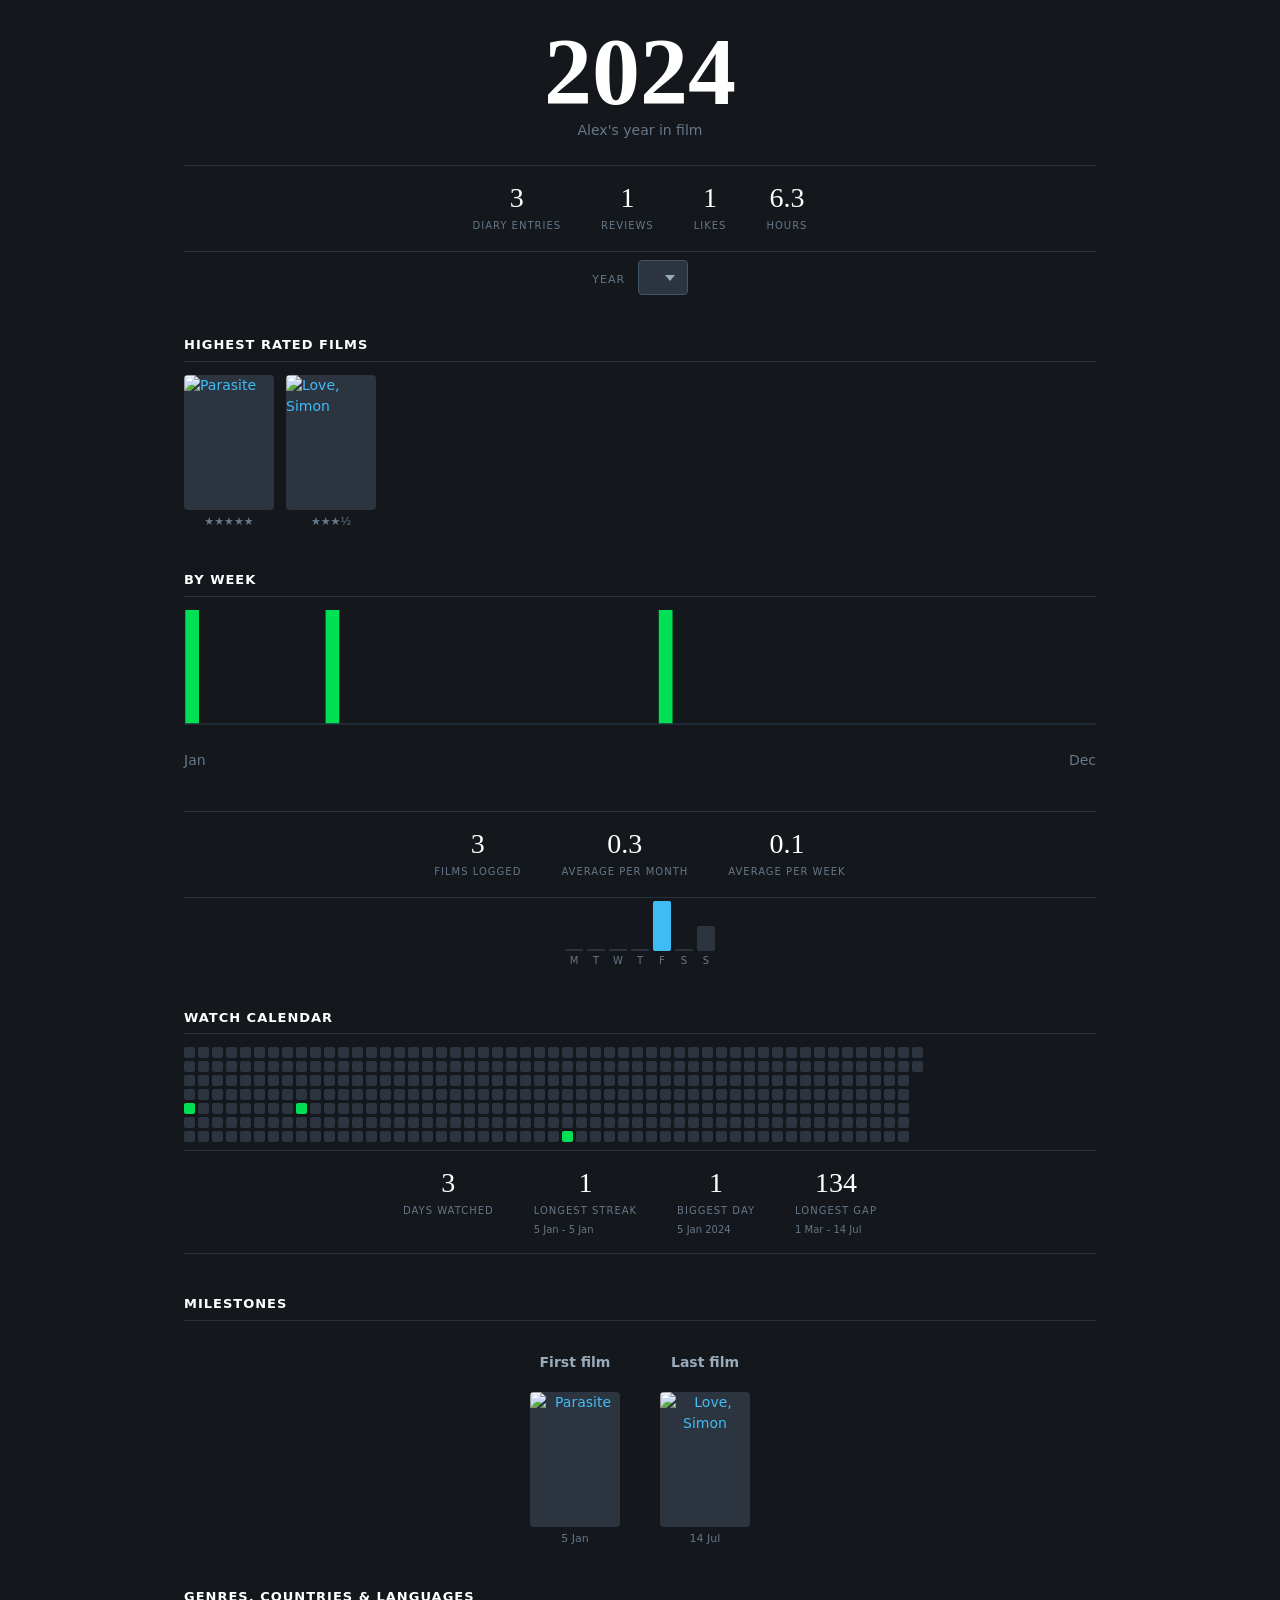
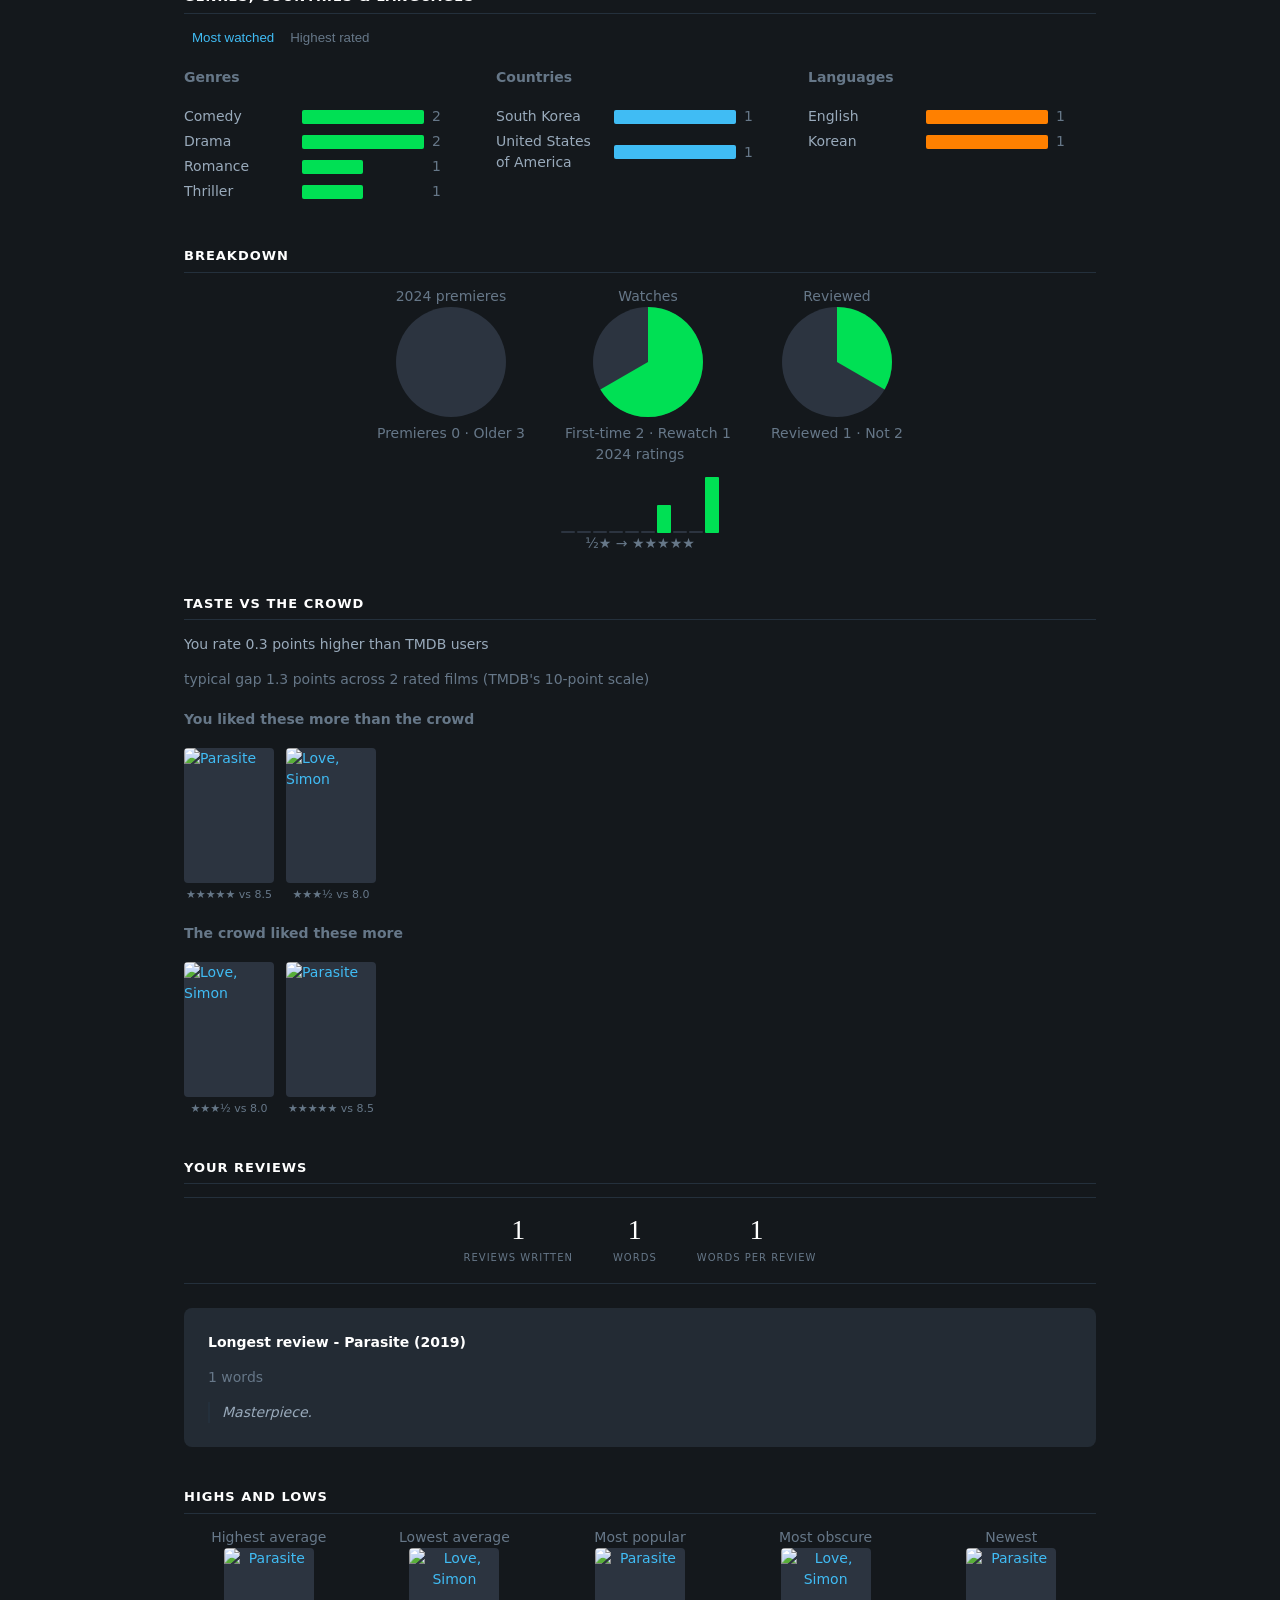
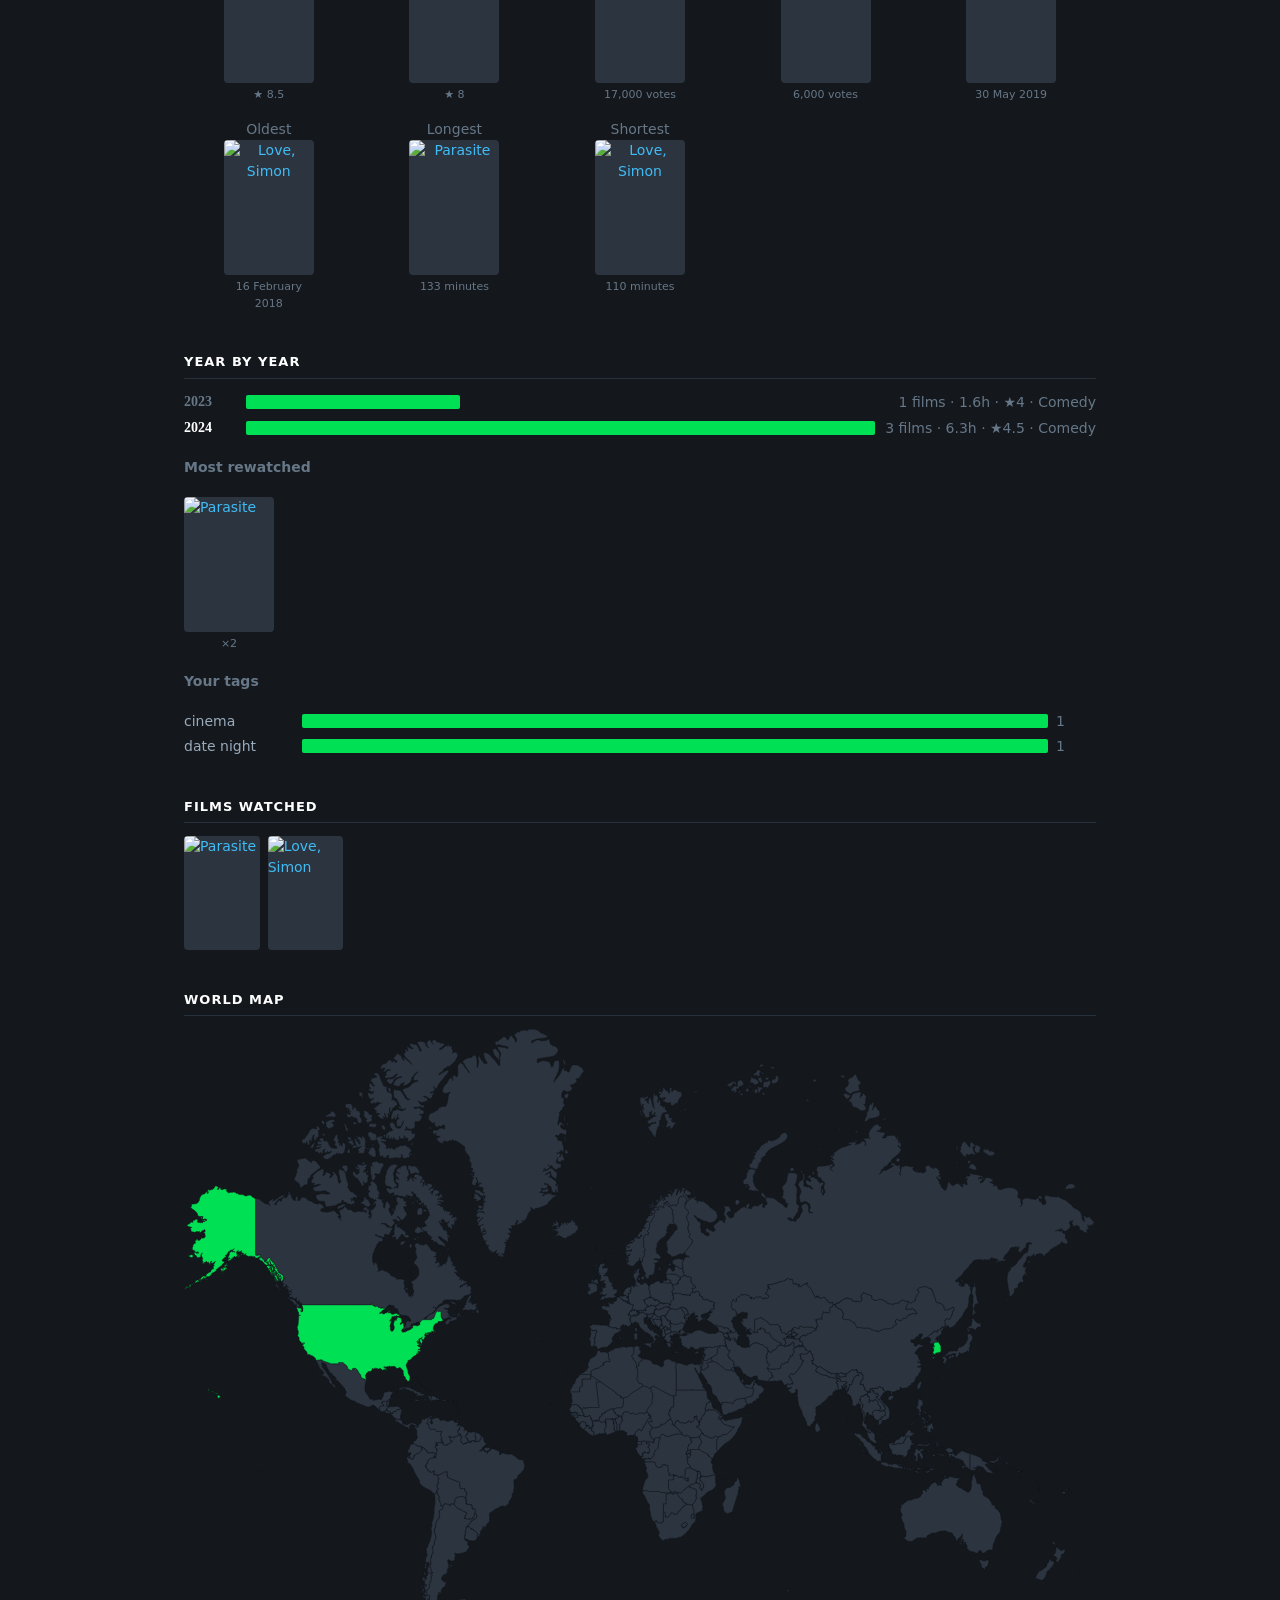
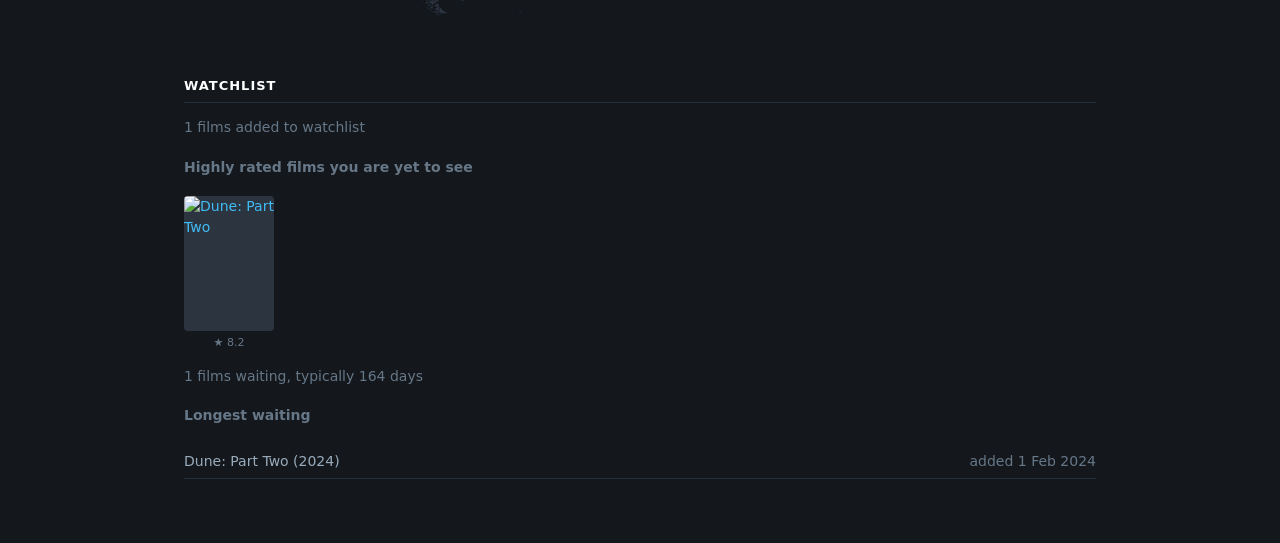
==== commit 648b83ee: "Add landing page explainer and FAQ for search discoverability" ====
--- a/dev.html
+++ b/dev.html
@@ -1,5 +1,6 @@
 <!DOCTYPE html>
 <html lang="en"><head><meta charset="utf-8"><title>dev</title>
+<meta name="robots" content="noindex">
 <link rel="stylesheet" href="css/style.css"></head><body>
 <main id="app"><section id="stats">
     <div id="s-header"></div>
--- a/css/style.css
+++ b/css/style.css
@@ -0,0 +1,143 @@
+:root {
+  --bg: #14181c; --card: #2c3440; --card-2: #232b34;
+  --text: #9ab; --text-bright: #fff; --muted: #678;
+  --green: #00e054; --blue: #40bcf4; --orange: #ff8000;
+  --font-num: Georgia, 'Times New Roman', serif;
+}
+* { box-sizing: border-box; }
+body { margin: 0; background: var(--bg); color: var(--text);
+  font: 14px/1.5 system-ui, -apple-system, 'Segoe UI', Roboto, sans-serif; }
+.hidden { display: none !important; }
+.muted { color: var(--muted); }
+a, a:visited { color: var(--blue); text-decoration: underline; text-underline-offset: 2px;
+  text-decoration-color: rgba(64, 188, 244, .45); }
+a:hover { color: var(--green); text-decoration-color: currentColor; }
+.poster a, .poster a:visited { text-decoration: none; }
+.topbar { padding: 12px 24px; border-bottom: 1px solid #24303c; color: var(--text-bright); }
+.dot { display: inline-block; width: 10px; height: 10px; border-radius: 50%; margin-right: 2px; }
+.dot.g { background: var(--green); } .dot.b { background: var(--blue); } .dot.o { background: var(--orange); }
+main { max-width: 960px; margin: 0 auto; padding: 24px; }
+.panel { background: var(--card-2); border-radius: 8px; padding: 24px; margin: 24px 0; }
+h3 { color: var(--text-bright); text-transform: uppercase; font-size: 13px; letter-spacing: 1px;
+     border-bottom: 1px solid #24303c; padding-bottom: 6px; }
+section > section { margin: 40px 0; }
+input[type=password], input[type=text] { width: 100%; padding: 10px; background: var(--card);
+  border: 1px solid #456; border-radius: 4px; color: var(--text-bright); }
+details { margin: 16px 0; }
+details summary { cursor: pointer; color: var(--muted); }
+details[open] summary { color: var(--text-bright); margin-bottom: 8px; }
+details > *:not(summary) { margin-top: 10px; }
+button { background: var(--green); color: #14181c; font-weight: 700; border: 0; border-radius: 4px;
+  padding: 10px 18px; cursor: pointer; }
+button:disabled { opacity: .4; cursor: default; }
+button.ghost { background: transparent; color: var(--muted); border: 1px solid #456; }
+.error { color: #ff6060; }
+.error.ok { color: var(--green); }
+#drop-zone { border: 2px dashed #456; border-radius: 8px; padding: 40px; text-align: center;
+  margin: 12px 0; cursor: pointer; }
+#drop-zone.armed { border-color: var(--green); color: var(--text-bright); }
+.bar-track { background: var(--card); border-radius: 4px; height: 12px; overflow: hidden; }
+#progress-bar { background: var(--green); height: 100%; width: 0; transition: width .2s; }
+/* landing copy / FAQ */
+#about details { border-bottom: 1px solid #24303c; padding-bottom: 12px; margin: 0 0 12px; }
+#about details summary { color: var(--text-bright); font-weight: 600; }
+#about details summary:hover { color: var(--green); }
+/* header */
+.big-year { font: 700 96px/1 var(--font-num); color: var(--text-bright); text-align: center; }
+.byline { text-align: center; margin-bottom: 24px; }
+.totals { display: flex; justify-content: center; gap: 40px; border-top: 1px solid #24303c;
+  border-bottom: 1px solid #24303c; padding: 16px 0; }
+.totals .num { font: 28px var(--font-num); color: var(--text-bright); display: block; text-align: center; }
+.totals .lbl { font-size: 10px; letter-spacing: 1px; text-transform: uppercase; color: var(--muted); }
+/* posters */
+.poster-row { display: flex; gap: 12px; flex-wrap: wrap; }
+.poster { width: 90px; }
+.poster img, .poster .noimg { width: 90px; height: 135px; border-radius: 4px; object-fit: cover;
+  background: var(--card); display: block; }
+.poster .noimg { display: flex; align-items: center; justify-content: center; text-align: center;
+  font-size: 11px; padding: 4px; color: var(--text-bright); }
+.poster .sub { font-size: 11px; color: var(--muted); text-align: center; margin-top: 4px; }
+.grid { display: grid; grid-template-columns: repeat(auto-fill, minmax(72px, 1fr)); gap: 8px; }
+.grid .poster { width: auto; }
+.grid .poster img, .grid .poster .noimg { width: 100%; height: auto; aspect-ratio: 2/3; }
+/* charts */
+.hbar-row { display: grid; grid-template-columns: 110px 1fr 40px; gap: 8px; align-items: center; margin: 4px 0; }
+.hbar-row .bar { height: 14px; border-radius: 2px; background: var(--green); min-width: 2px; }
+.hbar-row.c-blue .bar { background: var(--blue); } .hbar-row.c-orange .bar { background: var(--orange); }
+.meta-cols { display: grid; grid-template-columns: repeat(auto-fit, minmax(240px, 1fr)); gap: 24px; }
+.toggle button { background: none; color: var(--muted); font-weight: 400; padding: 2px 8px; }
+.toggle button.on { color: var(--blue); }
+svg .wk { fill: var(--green); } svg .axis { stroke: #24303c; }
+.pies { display: flex; gap: 40px; flex-wrap: wrap; justify-content: center; }
+.pie-block { text-align: center; }
+/* people */
+.people { display: flex; gap: 24px; flex-wrap: wrap; }
+.person { text-align: center; width: 110px; }
+.person img, .person .noimg { width: 96px; height: 96px; border-radius: 50%; object-fit: cover; background: var(--card); }
+.crew-cols { display: grid; grid-template-columns: repeat(auto-fill, minmax(180px, 1fr)); gap: 16px 24px; }
+.crew-cols h4 { color: var(--muted); font-size: 10px; text-transform: uppercase; letter-spacing: 1px; margin: 0 0 4px; }
+/* highs/lows */
+.hl-grid { display: grid; grid-template-columns: repeat(auto-fit, minmax(140px, 1fr)); gap: 16px; text-align: center; }
+.pie-block .poster { margin: 0 auto; }
+/* year selector */
+.controls { text-align: center; margin: 8px 0 28px; }
+#bg-status { position: fixed; top: 12px; right: 16px; z-index: 20;
+  display: flex; align-items: center; gap: 10px;
+  background: var(--card-2); border: 1px solid #456; border-radius: 999px;
+  padding: 7px 14px; font-size: 12px; color: var(--text);
+  box-shadow: 0 2px 12px rgba(0, 0, 0, .45); }
+#bg-status .bg-track { width: 56px; height: 4px; background: var(--card); border-radius: 2px; overflow: hidden; }
+#bg-status #bg-fill { display: block; height: 100%; width: 0; background: var(--green); transition: width .3s; }
+.controls label { color: var(--muted); font-size: 11px; text-transform: uppercase; letter-spacing: 1px; }
+#year-select { appearance: none; -webkit-appearance: none; background-color: var(--card); color: var(--text-bright);
+  border: 1px solid #456; border-radius: 4px; padding: 8px 34px 8px 14px; margin-left: 8px;
+  font: 700 16px var(--font-num); cursor: pointer;
+  background-image: url("data:image/svg+xml;utf8,<svg xmlns='http://www.w3.org/2000/svg' width='10' height='6'><path d='M0 0l5 6 5-6z' fill='%2399aabb'/></svg>");
+  background-repeat: no-repeat; background-position: right 12px center; }
+#year-select:hover, #year-select:focus { border-color: var(--blue); outline: none; }
+/* map */
+#worldmap { width: 100%; height: auto; }
+#worldmap path { fill: #2c3440; stroke: #14181c; stroke-width: .5; }
+.map-tip { position: fixed; background: #000; color: #fff; padding: 4px 8px; border-radius: 4px;
+  font-size: 12px; pointer-events: none; z-index: 10; }
+/* calendar */
+.cal-grid { display: grid; grid-template-rows: repeat(7, 11px); grid-auto-columns: 11px;
+  gap: 3px; overflow-x: auto; padding-bottom: 8px; }
+.cal-day { background: var(--card); border-radius: 2px; width: 11px; height: 11px; }
+.totals .note { font-size: 10px; color: var(--muted); margin-top: 2px; }
+/* year-over-year trends */
+.yoy-row { display: grid; grid-template-columns: 52px 1fr auto; gap: 10px; align-items: center; margin: 5px 0; }
+.yoy-row .bar { height: 14px; border-radius: 2px; background: var(--green); min-width: 2px; }
+.yoy-row .yr { font: 700 14px var(--font-num); color: var(--muted); }
+.yoy-row.on .yr { color: var(--text-bright); }
+/* reviews */
+.review-card blockquote { margin: 12px 0 0; padding-left: 12px; border-left: 2px solid #24303c; color: var(--text); }
+.review-card h4 { margin: 0; }
+.review-card h4 a { color: var(--text-bright); text-decoration: none; }
+.review-card h4 a:hover { color: var(--green); }
+/* watchlist aging */
+.aging-list { margin-top: 4px; }
+.aging-row { display: flex; justify-content: space-between; gap: 12px; padding: 6px 0; border-bottom: 1px solid #24303c; }
+.aging-row a { color: var(--text); text-decoration: none; }
+.aging-row a:hover { color: var(--text-bright); }
+/* Phones: bigger sentence-case headings, even stat grids, edge-to-edge posters */
+@media (max-width: 640px) {
+  #bg-status { top: auto; bottom: 12px; right: 12px; left: 12px; justify-content: center; }
+
+  body { font-size: 15px; }
+  main { padding: 16px; }
+  .big-year { font-size: 64px; }
+  h3 { font-size: 19px; text-transform: none; letter-spacing: 0;
+       border-bottom: 0; padding-bottom: 0; margin: 0 0 14px; }
+  #stats > section { border-top: 1px solid #24303c; padding-top: 22px; margin: 28px 0; }
+  .totals { display: grid; grid-template-columns: repeat(auto-fit, minmax(78px, 1fr));
+            gap: 14px 8px; justify-content: stretch; }
+  .poster-row { display: grid; grid-template-columns: repeat(auto-fill, minmax(80px, 1fr)); gap: 8px; }
+  .poster-row .poster { width: auto; }
+  .poster-row .poster img, .poster-row .poster .noimg { width: 100%; height: auto; aspect-ratio: 2/3; }
+  .hbar-row { grid-template-columns: 96px 1fr 32px; }
+  .people { gap: 12px; justify-content: space-between; }
+  .pies { gap: 24px; }
+  .yoy-row { grid-template-columns: 44px 1fr; row-gap: 2px; margin-bottom: 12px; }
+  .yoy-row .muted { grid-column: 1 / -1; font-size: 12px; }
+}
